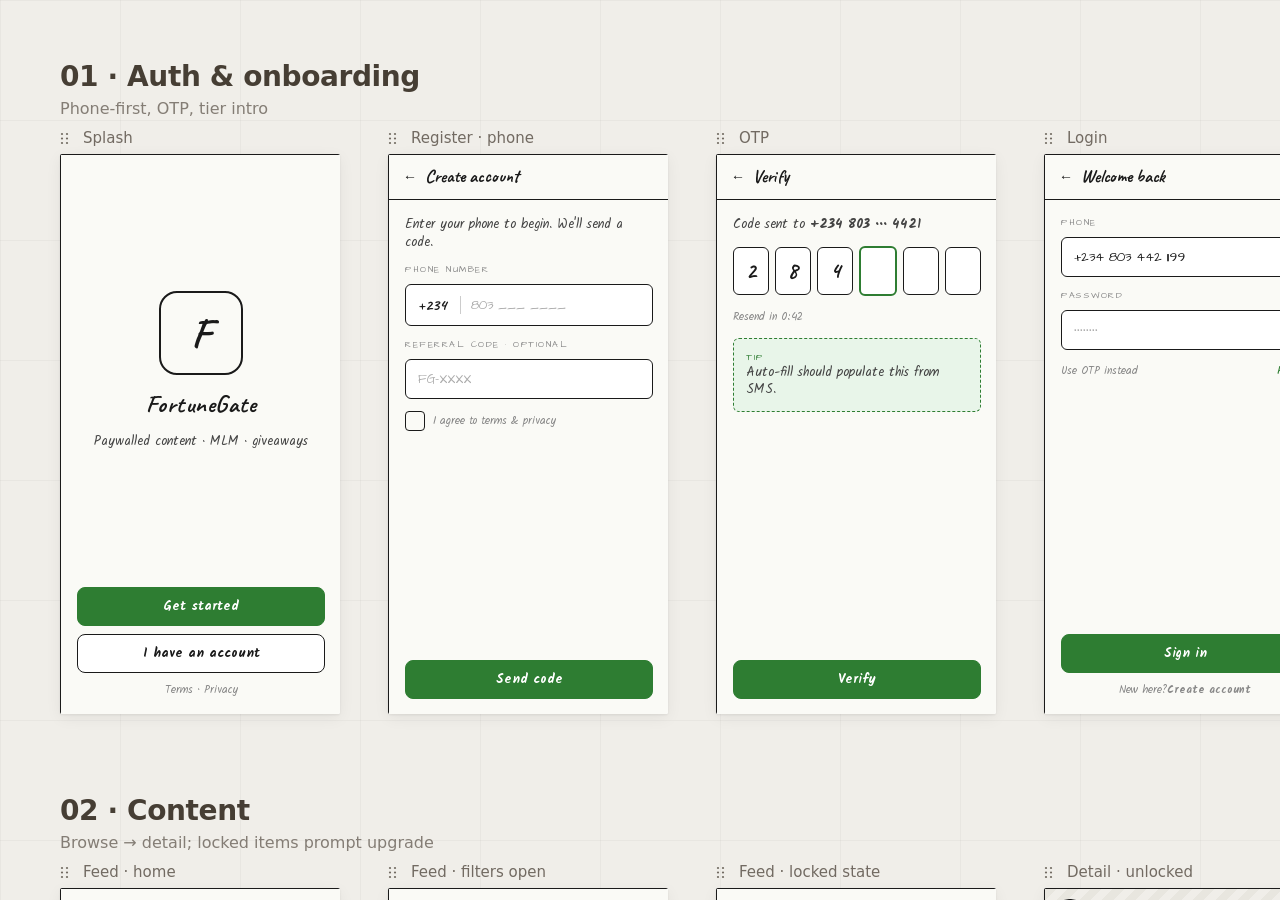
==== 01-wireframes.html @ 1945f4ec "Prototypes" ====
<!DOCTYPE html>
<html>
<head>
  <meta charset="utf-8">
  <title>FortuneGate · Wireframes</title>
  <style>
    * { margin: 0; padding: 0; box-sizing: border-box; }
    body { background: #faf9f5; display: flex; align-items: center; justify-content: center; min-height: 100vh; font-family: -apple-system, BlinkMacSystemFont, sans-serif; }
    #__bundler_loading { position: fixed; bottom: 20px; right: 20px; font: 13px/1.4 -apple-system, BlinkMacSystemFont, sans-serif; color: #666; background: #fff; padding: 8px 14px; border-radius: 8px; box-shadow: 0 1px 4px rgba(0,0,0,0.12); z-index: 10000; }
    #__bundler_thumbnail { position: fixed; inset: 0; width: 100%; height: 100%; display: flex; align-items: center; justify-content: center; background: #faf9f5; z-index: 9999; }
    #__bundler_thumbnail svg { width: 100%; height: 100%; object-fit: contain; }
    #__bundler_placeholder { color: #999; font-size: 14px; }
  </style>
  <noscript>
    <style>#__bundler_loading { display: none; }</style>
    <div style="position:fixed;bottom:12px;left:12px;font:13px/1.4 -apple-system,BlinkMacSystemFont,sans-serif;color:#999;background:rgba(255,255,255,0.9);padding:6px 12px;border-radius:6px;box-shadow:0 1px 4px rgba(0,0,0,0.08);z-index:10000;">
      This page requires JavaScript to display.
    </div>
  </noscript>
</head>
<body>
  <div id="__bundler_thumbnail">
<svg xmlns="http://www.w3.org/2000/svg" viewBox="0 0 200 200">
  <defs><linearGradient id="bgg" x1="0" y1="0" x2="1" y2="1"><stop offset="0" stop-color="#0A0E0B"></stop><stop offset="1" stop-color="#1A2421"></stop></linearGradient><linearGradient id="fg" x1="0" y1="0" x2="1" y2="1"><stop offset="0" stop-color="#D4A017"></stop><stop offset="1" stop-color="#2E7D32"></stop></linearGradient></defs>
  <rect width="200" height="200" fill="url(#bgg)"></rect>
  <rect x="60" y="60" width="80" height="80" rx="20" fill="url(#fg)"></rect>
  <text x="100" y="124" text-anchor="middle" font-family="Syne, sans-serif" font-weight="800" font-size="56" fill="#0A0E0B">F</text>
</svg>
</div>
  <div id="__bundler_loading">Unpacking...</div>

  <script>
    
document.addEventListener('DOMContentLoaded', async function() {
  const loading = document.getElementById('__bundler_loading');
  function setStatus(msg) { if (loading) loading.textContent = msg; }

  // Error sink persists across replaceWith since it's on window, not the DOM.
  window.addEventListener('error', function(e) {
    var p = document.body || document.documentElement;
    var d = document.getElementById('__bundler_err') || p.appendChild(document.createElement('div'));
    d.id = '__bundler_err';
    d.style.cssText = 'position:fixed;bottom:12px;left:12px;right:12px;font:12px/1.4 ui-monospace,monospace;background:#2a1215;color:#ff8a80;padding:10px 14px;border-radius:8px;border:1px solid #5c2b2e;z-index:99999;white-space:pre-wrap;max-height:40vh;overflow:auto';
    d.textContent = (d.textContent ? d.textContent + String.fromCharCode(10) : '') +
      '[bundle] ' + (e.message || e.type) +
      (e.filename ? ' (' + e.filename.slice(0, 60) + ':' + e.lineno + ')' : '');
  }, true);

  try {
    const manifestEl = document.querySelector('script[type="__bundler/manifest"]');
    const templateEl = document.querySelector('script[type="__bundler/template"]');
    if (!manifestEl || !templateEl) {
      setStatus('Error: missing bundle data');
      console.error('[bundler] Missing script tags — manifestEl:', !!manifestEl, 'templateEl:', !!templateEl);
      return;
    }

    const manifest = JSON.parse(manifestEl.textContent);
    let template = JSON.parse(templateEl.textContent);

    const uuids = Object.keys(manifest);
    setStatus('Unpacking ' + uuids.length + ' assets...');

    const blobUrls = {};
    await Promise.all(uuids.map(async (uuid) => {
      const entry = manifest[uuid];
      try {
        const binaryStr = atob(entry.data);
        const bytes = new Uint8Array(binaryStr.length);
        for (let i = 0; i < binaryStr.length; i++) bytes[i] = binaryStr.charCodeAt(i);

        let finalBytes = bytes;
        if (entry.compressed) {
          if (typeof DecompressionStream !== 'undefined') {
            const ds = new DecompressionStream('gzip');
            const writer = ds.writable.getWriter();
            const reader = ds.readable.getReader();
            writer.write(bytes);
            writer.close();
            const chunks = [];
            let totalLen = 0;
            while (true) {
              const { done, value } = await reader.read();
              if (done) break;
              chunks.push(value);
              totalLen += value.length;
            }
            finalBytes = new Uint8Array(totalLen);
            let offset = 0;
            for (const chunk of chunks) { finalBytes.set(chunk, offset); offset += chunk.length; }
          } else {
            console.warn('DecompressionStream not available, asset ' + uuid + ' may not render');
          }
        }

        blobUrls[uuid] = URL.createObjectURL(new Blob([finalBytes], { type: entry.mime }));
      } catch (err) {
        console.error('Failed to decode asset ' + uuid + ':', err);
        blobUrls[uuid] = URL.createObjectURL(new Blob([], { type: entry.mime }));
      }
    }));

    const extResEl = document.querySelector('script[type="__bundler/ext_resources"]');
    const extResources = extResEl ? JSON.parse(extResEl.textContent) : [];
    const resourceMap = {};
    for (const entry of extResources) {
      if (blobUrls[entry.uuid]) resourceMap[entry.id] = blobUrls[entry.uuid];
    }

    setStatus('Rendering...');
    for (const uuid of uuids) template = template.split(uuid).join(blobUrls[uuid]);

    // Strip integrity + crossorigin — blob URLs from a file:// document inherit
    // a null origin, so crossorigin forces a CORS fetch that SRI then rejects.
    // The manifest bytes are ours; SRI protects against CDN compromise, not this.
    template = template.replace(/\s+integrity="[^"]*"/gi, '').replace(/\s+crossorigin="[^"]*"/gi, '');

    const resourceScript = '<script>window.__resources = ' +
      JSON.stringify(resourceMap).split('</' + 'script>').join('<\\/' + 'script>') +
      ';</' + 'script>';
    // Inject after <head> so the DOCTYPE stays first; prepending the script
    // would push the parser into quirks mode. DOMParser always emits a <head>
    // (synthesizing one if the source HTML omitted it) but may carry
    // attributes through, so match the full opening tag. slice() rather than
    // replace() keeps us clear of $-pattern substitution in resourceScript.
    const headOpen = template.match(/<head[^>]*>/i);
    if (headOpen) {
      const i = headOpen.index + headOpen[0].length;
      template = template.slice(0, i) + resourceScript + template.slice(i);
    }

    // Parse the template and swap the root element. Scripts inserted via
    // DOMParser/replaceWith are inert per spec — re-create each with
    // createElement so they execute, awaiting onload for src scripts to
    // preserve ordering (React before ReactDOM before Babel before text/babel).
    const doc = new DOMParser().parseFromString(template, 'text/html');
    document.documentElement.replaceWith(doc.documentElement);
    const dead = Array.from(document.scripts);
    for (const old of dead) {
      const s = document.createElement('script');
      for (const a of old.attributes) s.setAttribute(a.name, a.value);
      s.textContent = old.textContent;
      // text/babel scripts with a src: fetch and inline. transformScriptTags
      // does XHR against the src, but blob:null/ from a file:// origin is
      // silently dropped. Inlining makes it a plain inline babel script,
      // which transformScriptTags handles unconditionally.
      if ((s.type === 'text/babel' || s.type === 'text/jsx') && s.src) {
        const r = await fetch(s.src);
        s.textContent = await r.text();
        s.removeAttribute('src');
      }
      const p = s.src ? new Promise(function(r) { s.onload = s.onerror = r; }) : null;
      old.replaceWith(s);
      if (p) await p;
    }
    // Babel standalone auto-transforms type=text/babel on DOMContentLoaded,
    // which fired before we swapped the document. Trigger manually if present.
    if (window.Babel && typeof window.Babel.transformScriptTags === 'function') {
      window.Babel.transformScriptTags();
    }
  } catch (err) {
    setStatus('Error unpacking: ' + err.message);
    console.error('Bundle unpack error:', err);
  }
});

  </script>

  <script type="__bundler/manifest">
{"d9322fa3-3f8e-4ce9-b70d-f38e52d7bd0b":{"mime":"text/jsx","compressed":true,"data":"H4sIAAAAAAAAE919TZfbRpLgXb8iXG0PAAkEyZKqXCZFuaWS7NaOZOm55I/eco2dBJIkXCCAyQSrSNOc16e+7GV2dt7r+x72use5T/8T/5J9EfmBBEhWldy9b1739o5VBDIDmZGRkfGd97pdeM5lOs1PWX7FZPSjXMIvf/h3+CydzlknlTNI6DXE9B6uBStLLu51u/ANE3OYCraCqUgTGE/hAZzxuEqLXMIDeCqqccFEgn+/LWT1soK8qLiMsG/9kgkOghci4YKNMw7+VKRlJxFsGoSQ8IxX+DiEjI15JrtVWmWceiGYNM/SnHd4kupWLE+A5StgGj4OG8YcipLnPIE0BwaTRZbJWHCew6SIFxIBFVdcZGwF/i9//NfuL3/8t+4LGQcRnFWs4lByIVNZSagKYBAphHQUQiKJTaIfZZGDTBMeM8LNVcqgmnGYFbKCsUiTKY/giwKYlLySIeQFJLwkXGDzrySb8gH+BfDYXY8n6hk+PdW4hTQZHRQ5TS/NpwdAKBkdvHEeycVYP/0sFbLqiEUOV0ykLK/kgYVJUM1KEFh2oPA8OngK//kf8HwhLw/gOk2q2Wh9eNzbwIyn01k1Wj866W2e/PKH//O4W0O4Ae7Ywn2GcF+neTpn2a8AjQ81HvSzx90mvu7FRS4reH4KI1jfAxhPB+D9ZtLjnH/ihfeAiHUAnpiOmd8L6X9R7zigdzRI8/K4Fx71wkf4/mP1mnBqXj/qhQ974SG+PjlS7w3ad0DQHygLWaXVMzUmPnnETpzH7/iywhdH7BE7ZPRiUuT4qMPKMuMduZIVn4fwLEvzy9csPqPfnxV5FcLBGZ8WHL56eRCCatdZpCFIlsuO5CKdeOG9zfAeIu1NzjtVOudwenYGaf6jpis/zpA81ZZM4k4p+CRd8gRkgbS8gqTIvQriIsvShMN1Ws0QmiFznmhW4UkornOQ1SrjMojupRPwq1XJiwkkRbyY87yCD0Yj8BZ5widpzhMP/[base64]/OgwjD4Oo4dhP9gDCUeIzHia5lMXKuHhp06aJ3w56PeGZZHmFRcdfsXzStLrO0AE/BEzkawb0+wflkt41CuX4OzS6PAoCBUKDmsEDO30BjJmGff7Ue/QTgaPCFlkjIas/uJIPRVLc+kcEooMPAl6Rlwi0TMDwzxNIJ6lWQK+rNL4cgU5uxozAbyKowBPGq+CkqV5RccJzW3GWcIFFMKAwt2CL+Y8X0BZlNSymrEKElGUEtK8ot0GVVFCMaE/EUFRTTCEr61pDZ3FqZEJUf9Ihi4JHMkG9SEwuL+WsSiybMxEh1hyc/[base64]/FcU87AeB3aSHQ7OeAGbNEJdDlqE4k1Z8Lgcxx108tJPpIOMeaDFLpj81iYJQJ4rr9W3wpqwc4NDVGT84xL+x7aAPfWCLqhjO01yTXq/xCaSYNTXFjU9NNVueCjYe3vZhw4SRZeJHm2wan7jbxrJeiPqHMixKFqfVin5sDWoww63rsmuXV/VOgu0eLK7SK3us4PjHaT7dxigeOOu96DHz1xx3x5TMpB+WSzgul++x7vuRMcTZTrLieqC2hLPTn+GeUJuhmOjtJIpiPsDdw509ZnaREtOR39FLYgqV3aOE106RZyvwJZujdnDFWQZikXFgkrjnuMplQCzabGnNaFMJccZZboAt8irNLBPF1/NiIblhp7+td60/Z0uNYuj3e+UyWNd4ay7NLo6nGxG5arpxKBmgeQYq4tnu0bc9dlPFLUR3FOzuBg2xprWSQ2zRsQ8NAxzW+ED+cwfAWoCxkK5SmY4z3oIfZ2nZAIZr2drhmsMRy6MHDbpFZoIilUWzS7Y79+xe5OO3Q/PHYMakb87mYMea0GTpgKI+l3zMxmuFosNDh7sdbjGaI/tECU6tLWxFRWerOmtM0yuZ4Hk1jIusEIOmdhF9HNzKCH9cyCqdrDpa1DGP6++RppHmMy7S6iamSAPYZokKLwq1NXZuodfjQM/nN4fs8Kg/cZjKWVZUpFaglMhyUuCBhKZJVrBKAhsXV8hYKi4A6SzNpxL861mKbKiacXGdSitBaKksJ6kKzRvEWMzJiCQWalDP37wGWqhAqz0opC1KSGXuVQYc0nDJExivqEWOO8ER0trk1iCrWmZu4A9f7pAAqqJUxz/JQIOe2Rr4nM6zLW3BJbuTBvNviNgn5RIOT1oSdv/ESNj91pveUWCplGQQex71j3vlcnjDrLQAZLnmOCviy2HNWSzcj8slIOM1O6U33LMH3Cm1dxmScWfC5mm2stRMz1B4GfQfmibXaq8e9XpDkm303u1HrphkiPOTw+P+uL1pia3RThsgo7rp7NzWF/dh6f0YPHWciXWNMIUPoppyCbLI0gRacolRRVFmbOuiBJAUNJZPuVhrBLR0zR0t94z7sNcP+71eeHwcRn1XKzudiWLOwdfmvK4270HXiMsBxMWCNEpS6ySwKepsFW24q5Rfl4Ww+xFlXdyuaUVStgSmTASMNr1RCJACImgIyCgQSF7BeGVAPT/9WgNHdsGvuFhBrT4tygQ1SBRfNHEpo2CWoe0j5nmCFjbkMAYeGiONcTHNpRGIrguBeiSPphEweHfN2aV8y3KlFbHcajSkVsKi5mSpwgDxr2u2ivRz8/odGmOUKLRAU05LOwa/WFSdYtLBozhElGVsVSwqSOcliytICu7yuTmrKuSEaOoBnCsNWxGy1q8Qe1VB3E8xBECrrMYucVBmwbEJclh3XZG5I9y21saXLK6yFQ4gnuE0tADnNXCLsD0J16g9Z7ySu/QweAAN+QPGfMauuEtOlqurD2ixBXgy5cAqTQM0n4xf8WwXyqU2oSHqFeLRtKYoLJcVPkVd3tIR0ao0yB8XSwNsKoprqfCtJuPsgRDKhZwhyqw8i5JvgsY2PNPsqdeYlN4HGr/EBpUdE66LRZaARYy1PPhyJtL8Ms2ngV5wA0wt/JSVtAMUWZcNDVwTn0TEIVBEwbamq5g/aa4+HgHwAJWzALp7VNiaI7etPbvb21adQqTI65SuTKaGBhfT64bDWmPvwS54qsdF9GOR5r73Xa7MitbyiJ0jdIrkySlah3wZDO9tajv0abWEEXzJWWyslGR1XFZ+vsiyQJlkf/n3P/wt/v97LfeRkq3QIzJZZMZXBEwdhSRMsbxL28KwcPIGvbnOJQjU1eZcdQe/RLLX24pOtRAEz9mcJ4p8ZVcdGaG20SAcQ4UyVJ4dntSMNII3CKXb6NzV9h3t4SFejoD2+njwpXbzKLFP75nfvXv9KsJFTiRMCzIKlRlLc5jwKp75VpiU7IonaqgCD04yhqc102H56nrGBbdA4YH9HprlJRdXiIFiynG3IyS/mKPtDP1UgiNaQ0hSweMK0EsQEn/ICpbwBH5KyyCCb0RacRpmNRPFYkqs5h5p3pL4aZonxXVkwSr3FS0tqnrIgAT/50UqNGO2DfUK0pJ+hvjHmfFyxudcsCz6W6Zzs5m/P3v39N2L7z97+eoF+hT20ok3vHdvssgV+bo7xF8rG7LgeQjzND9TnH3Olvov8lHAxnV0nBPcEM9ackheWH6ykJye+GtzBMkBrDea/AeAHAY2xK+6XfhdkSW4iRIucBFr24ihMIEHleQVyWQuxaodqPeOAoZbmwkUVyboYtQqlp8XIIuFiHmHusAkY3IWRJCkCe4OmDKkvWtFgjSCe9YuvuvzfF5WKDmlVcoyzRuUpT3OivEYuQtIPGmws56nvEzLL/iyIkIHuShLwcmxRdSac+DxrOjQGJTpXZ+E9vycFJky8+KmWCWCDO1RvR74rRWtB85ptWM9JiyTnPCuupjpOw2/5JOtZs2R72l8D+rnLyYTHle+H8DoCVEMoCQExWQCI6AOQ3qo2JAXdT140CTj4J5y2UZo7/Z9QZB8ERWX8CkIImY/AEVKQasx0Ybzafx/6O3Dz//8M3ygaMf+FRkaDUDwaiHyoe3VmHgUL4RQbrlKLLjTSm8A35dqmGuIokiGDvE3PwSbIDDdN3bwMUqVBmf140masyxbmRdmzdqjoRl+UEwmgSUAH18EQ73TzGJiD8mrd+mcFwu7Rjd1D6F/1NMwFIbA9FIrqgaAFk5hwFbYEbtsQji/uJ086POtqTXXA1vsXI8A1nsXStGagQObW/Ggsd46bD6NaFt+lmbcb5BpCP/t7M0XkayQdaWTVYPjKb7rLnp7jdXMNiEc7kZwG6Uan03AGrto8l6kxEqnKQ4IudUqj2eiyIuFzFYwEcXcsnnkZHQavtFqIGp0yEEs40MlodbqFIOO4A1awPVJXgd/PAEntMJ+AsNhCNo1yy55Qmc1SV9aW6AvEH8DrlzkEooS/7NAZqGOi64Ow6kZnZ7gCkMpNkMwWkBWVC8T6CBZatS8TMJaBdjU7Ey9fc0rZkBgf9NHgaBDJbSxE6GGL88vtiGRCIfe+ouhJfNTjYRoUogXLJ759fnqSx63SV/yGDmS5HGEvi2KRLDobW4E/WkKH8D2JXpoMZrg00+d3zTqofOBNGmCccceoQrnYxP3E1r85PShBsmdyzS5wPGuN24HNpYWC3vxUA/RwQgbN7YfjZiN8Qts7CLkqTVANFm1/j7hhI0bKLE/SbYeOl9giBI2lmr25yxFchlfmF2p/8XDVonjaJWJi5IEXTqwlUiBnqBU4i4g+rbe3ymyIMGnPOcCxQsDzTck2Xn5nAwV8QxlbhmEUIq0ENrpLHVgC8bYrPCLOb82IQGRSwgi/ke+onnLaM5K3z+/vCBsXgZGOVz2J15jafWMRvUaRwbOaGRAfkrqjn6te/z8M7JzGNhVtoN4mbiLj4MxK+6gtr3ICmqU5nG2SLikJWmvrdnu5z98uJZpsul+uGZpsvkB5Rtnqw9wS9T7fQBsDBsDQ41PLTSzZN48GC95iWeCM2clK6opR5M0q7jw/UuahAZoB35pTnSHuahdMrIT1kFYNXxl8NjetqEZtQ3cqhtYhmTaKLY0gPMoinAKIQkfanjNMX+ArxtDvlBQ1EGtjhG9k8rUlfNe83mhTy1fzUbJ/u6MB+CnSupq8QrLKlTzEo/AM6dPCKXqtiVGGREIhSkz3VqfoOf2MyHgh7Ye40PCiIn1KonCPaMFefAplL7cMVok8jKADehxb4LAzLf6TOkxvkL+ntFrIVDrPPp40lA2gTnG69P7hYyBL9EAR12Gyki7qMg6q837ZFWLi/kcm7Ec0rxTimKKioS2Q0S3CFpqfYtc8QyfO+Ifjy41A/BeyJiV3AuQECIzYW0ZggbPL/K3iQOoyY+5Gwun4gx0LFyDD3MMtGM8SqWOfHuhfbcUgMd4ZGKjfB5VTEx5FQTYfpwthG/2svqn/lqSvMCgr1e41XIufO+SrxB9XqhmH9zawcE5dXqbhKBk4h2isJ6PBSf4vLjidxrCbb1uGYcVs1mZamoyQ6P3j8nYF70VxVWK/OyKZQs+WrMy3TzR33/s+BeM9j9am7821g4wWpu/NsoiMFrTP5sna1I+cb3Mqb7BoFgD1XxorXgDETg2trzdeX6BL3yrXT1+ftqQU3leidVovbPnxmW/o7XzY9OQd+wr+rWBrhlfoDQEHLqLM3ytzKd/w8aiphsJZZXaID1maJW0ZlCfCC5nWaAjwV/m5aKCuRbdfRWGT0sf6PjwX/7wvxFefFmyBMo0j2cAv/zx35S3AcCPK5Ehz7mecZ4N4YxNmEhhymW1EPw+qADNYAcsFdJHsEqW4+r41XXRmaTo4HM6UASNAk9L6X48L9Bhkwwx0ggthYtUzniiFKLWh1yIaZJknKJCoYuy2ZyJFf3sFHlnPDVj0jh6V/tRyB6UpVdcqth+wSfKO6dsTBWqX5Vg6Ns1ptrnb16T2ZTWBJ3+DxN4ANdplnWUfEjGWjU9DPM04qFjLyW2T56obhcuOS8ljo6cHse9SYn+LEh4LrnOmtBJD//llPkr6bk2ZFqq3mnGhBH0on5tzIQRnBiDJqp/TavmVfkln7RtXNolYtqQ++n2ZtVWgzUsB9ALYUX/JV/RAPq1KfStNvgbNwSwWBR0tKOp3FofF5ILyFieSIrHAWubX8E1Nzq3cmui05YUEbSRAwaYoiuPo1F1IricRcpRyPJkXCxB+aWQTFlGDF2BQqdHKQqMyB+i/DZDQUNT2HyRVWmZGZqCSZopqkcFSXcCVjJRRQ5ilPSBwe9mqgM0AWZFrIya5iOODZJd8XdtfPZcmTVjsnpLEf9mmRttnYVRKpXz/pRh0HB8uUNSWsMyhJVeLNigtWtiDEyuHMQzGFnCaDYgbZZnTb2GZxGRYFS7X0fwg7P7/Q/Xy025DOHD9Yr+7QVqEP6Ha/p3E/xgNdQXy7JADo4hxMj00FGoEmsg1jENxi+lIxlC170fRM0xSV69FUXJRbXyvYbj0QvhjIxdfh+6ajxBrSj/I+dlnWBUFQWGYnsSPiLLEnn0czJKOb5kRTYEKYK3dYykYnIZR7e4Qv4iV5xQGZLQ5Kcg4BbpTATSJGasEBKqWSF5ZNHfog1rIUSrgpqEleD2NdUNjcimLYQq9ifC777mEvOl/DVQdDJ433+fxN9rpGnyCcG7bzRxbYx0TXxE5NauqRVK99lNNku0iK1pC2VnVSHYlNbxZcXnPm24LVtlTcgBSvVAxklYb6xRstezJkeC0LbjvqJAgb1KxiRbyBnqBk3V4LYJ/9VnosAS0IZ6gvYKAlQyIbnf+N7U/V6AGqGH3N0LXMWFRNgvFvMxF1EqP0N3EPdltAx2P1/tea53keOtqOdDNo7lAGS0pGNDRit7cLxm1Syap7lfu+nUI7b0ax9eDd9aQ0BxQL92QihENfGG7lJawSKHkk05hU2jFLPI5xgAogKd1dFE+1mbiw97vbmEhI+LRR7biA+1X0woTx1mjdvNCp5qw+qttUMh06PwQkVbu30SuvtuVWoLgvrXf093hZEVYKQEhh0M/6qsGb7TB6f5lOxM8TKEeBXChMVVIXaoz4KgIyk+w0iFNJ+eZinPqy9xNHbttK0WozniJXRARCp1pcQTLl7Rk6oom82rHeeYeUcBBKM7UlelqAvum2m0xnUJIwWwa5qa91pGdeLOSM8FTL8TirFTZCNQtp/hDBHOs8R5+vTfCnfbfbi0rCPCaZcrarCiBqtWA6mlAxyWedrYDxu9YN0uvEaloqOk7itpdQWdZwQzvhCoUcQRPIVytpJpzDItpEueJ9bmS8Gc8yLhaNytmEQVSvBJsQxQJsvQpoGRTnzKBZTpkmemHZ2TeQHf1pFT87LIkTP4Klqxq1SpEE8d/DzGp2mZTKITpd/rdfuHvSBCBYVGb09Yq0YZJYvGDHLOsqw7EYzEa5Y1RhRCMakoIq6aGUB5kXd+4qJQTb6NwCh7No5RpRxp0ZPO54aq6NqzU0lI/4aQaAxLepl4RF94jYjEo7sHP/+sX/n63bdkwOo1OO1LhVnT5PfEh4mY2Vg6T5+M4JEWKWvzVnMgdovyCONaeF495xO2yJwNibs/lZ+TZkvRasb7iPHjtFaDWu8tMMaIQpBIZUbBJkllrNP/zCFAFCUd+D6PDI5//hl4NOcVo4MKDWYuBv3mwYKr3sB8iPSHoLrxHBVOOS+Kambom3RqzBAn9dmFokaE/tWsjtdR2gnt146seAljwXBWlJ4W2e6KBeIUiJ19G4L58/eax/Bl6XfMusB96EW9vuMyB55JrvF801S12t8wDSCG1QgpfgJonBgOFmdpfPm+Y6S/MIzGoSIcbv9ka7i7F2F7D+IASy0GN2WBaAmdkdkD3w53tVg5LX5/23FfszltjVHbP2dop22bZnbsWsWcmKYZA4trNo9xXxMuhPb1Sg46qZQTvT1QyzHRmhdMyVrCYL6ILagx+t4FTMjmgToukmKnUJYM5TfWPEVGZg4skwXG/tT+toblycwmWZiBKfd2vf2crQtzdlnDMaxAiy6F5HUCpslFz3lKwyLDU14IXElF+Bj/MpXPmMSjpz+0z9zPNWJjDP9RrzGAR1SuxX4HA2oBU2EZ9qMOmegV2uz80ikpWe/D8W7cLL4ewH1DGRhQ2x5L04jfGtCLPHm/ieuoD4fAn6PRrmT5QBv1tBZsAxuJDWoLn3lXmOoilhzr/Amf5atKBz2zSqXhuAHyCI7cM3jwk+2lEEFNCGRSHFHwUsuXokz9z9HNs8epUuTPsO8HxhUSxVkhuaz8VoJP2MiCayouH/g80rPE07KPh0jzER2g+Klgyx+7nw6uSrIcqDmcshIXz+eR9l+8TGp/h5r/GrDmhdMghGw5AIeOslX98/e1AoMfIkOFFhFH4Jm8VW8nJekxvcbkrC28qtgjHBKdpXY0JGLg86gdO9Hiyg9G9Ziho7pkyx1NV27T39umKxcvUYYiroU3NG2ch7/fJ7bumPJX5V9nwldlJHjGmeR3X9+avncumbclbv+ukFUnEekVzxUL9bUNCT6iLLsggv9eFHNpYretnRTzBjEOuXCTDEz08jxNlGqhsnBU9RBk9ZTHYY4BHWackiFJJYrgwRM1kIoDfC2n+/[base64]/EhzPExfWizx5X0BbkSq1OHuHbmivdbuhtHaHbovS7fRVeYcuMctjvZjtbjujem4yKe9nZlpo2tGnRUu3tr+ReO7aex+13LX/Nnnc2vN2eri17w1EcWvfPZRxa78byMMJtiqxZMx2rtSF65PGqn5nVygv/rAQmX+AouGAZI+uvJo+WM6z8KOHp/JqqmsOev3DnmdqDqofy3mWy5E3q6py0O1eX19H1w+jQky7h71eD6F4Hz188dHDU2LXych73T/sQe93vSvqPUmzbORhdQ8PQ06KSz7yPlzzPC4S/tWXL0+NNdl/fhrhYIONadcxI/K66gP4rY8evjhQbudmiFmSXmnUCj4ZrcknsjGiMdbv+4LN+eigkZd2oN/rQLJaXNRFD8Dr93pXM5TnVP0b+n3thbahk9cPz0+j8bR+ZQu7gKdijL3mO2Vse4ZZ12khBqBQVLepikU8e6qDVNsvbUEM8ATPSPZ03qJM+Zkq9YCjwp/OkIvlWfoT1pUAT5dFGBdLpzcGjSJCzJONQqON1KsxrXFtYg429vEWQhsjNkU8vBDLjlAgClW0gV7odLBRCW9UqjJ4Peh5bgsMTVIMZACebd5qotYNa/aYYna0Zb6pF/SjRo95mv/OWf3mS1ORAzws7gE9OOmVLuo2BgVP7CNEl8XHHiykueTVADrHvV4vdGjqJW7TgdnC7pszLNoBuD2xNsghjcJE6L5QlQYNzcBPL6kCCXT6sHECDQHWNlDSLG03Sa/Ue/vn30fQockSMrm6FNqrgt8fwKwjtEBti++muZN7QpvkbxkFTpyaRoSPhq9wO8Wojl3DYgYjeHTSjE2LnZx9jFrSCfsUq+qma1IajMp+sWlAOvIpyywEm5lTFU+FYCuboeRGStk1GWFfm1Cg8pdiivet9X8nP2foZGvJamfvD/wb+rvT4TG5y6slNsfJYa9qaWL2KW8pqLOR0G2LWhxZdxpZzp40qS3oRV1UFGtmq3r4aQVqhOTXkjr47eVzzMwpMKf4OSXm1IWXmQFHql6j4kCO9TlA8LiY5ulPGGnpLIFKlbG4VVk7jJDCmrlLbuqSTUF5VhRYTM5Fkc0BIuBbaT+tpB/MJtmZ7oMvdif62O+YXDf9pVaGSTufh9JibPdC992VV+LGVZhMHBzOzTk4KnttOwtHSyftnBjV/NasGCPj2e+H9bcUan/2goacN169xD33ZozhjhHGFb/IKQXT37nK5zcscwjsIrBJIaoq0jNVKKRVe0gbDOoqNcg1xry6prJCJu2UjJ73GlVXWnVZnKIoqtKKU08nIKBYXJmVZEebpRmvc+N1+RYL2Klcory+qNHrmJ/Q1h5VrF9QWQqmx4atcyq+q93IpsoGVVSLzOGvMaFhS2Wv4Tn5nydUz1aPDIt52i1mCt76bCw7RgrAMhxUrY2zeEaFawIos4WEfznBcEtZ1MDUgCXVVSJjqanTQ1WCrnOqeNMoyhPtEpHBOmjU3EaUz9YSgxtLPgCP6tGgpLOzlCr0g4CEj22JFDYbV2p0xCArR/UAJSm3pW7ryuyNejQHW2DMQB8eN8BQ4obN46nYdHSQpFcHJvuEEl1N+hv9sXG6AhS5ki1Ha/9KnTVb7N9NJPMp929tUuyuYBM04dlRoziu5LfDk5B+faMFzmMU/1RpMZTb9ZlM+d/iDKsuIso6vehR2Fqi49BWMAVPF6WlcnJeS+TD/Bd92OMkmqtSD6x/7I7D9thsntjuGyUh1nN0hMf2j8ZX6oFiSUaPJI1wmyJCoBJyL6lWo2rbMdaHXVJ9Y+nXyn5H/E7xWL9JFuaU/0yoOPLVaH25qTM51bawm3e0Ru56fnmxUQfISMFvrq+q47+mI0MXbVNZfOeXF0hiGoTLaNsE9yXlz7UJbjel+UuT5Kc+pvMOl5GJsj6/vCAyxIS/7Q/pefgYgnb7x9Zq3gMVSNembCOWjNb+e4y7AQK0aKCSSP3lbuFguUM0CEK4vAhbwFSX5tMdaKCsrh2jtumGdb7v5eaHoLGTamgNWl+jsLnZo0I5FQqU809ccjHUhQ1U2cw2aWLBJCu1R64kb9r5WH1CM3pyd4L6WKPOOF+S78C/TNFS4ZX51IOfwZtV88wLIniGNb/RfCNBzpiusoRRKVTWiWeTjqkel2B5mZwPtPyKlyDQ3QEwZpd0j0gIv9WlJmN04j1O59Mn0HXuJFFpL7Uq2yFjFCxEJnWTBKsZ40EFX335Ukbw9ovPqWiDNPWYaAioo6F5P53mSuj55Y//ph02rIKHf/5TuwJ6zqqFwOBI5B5//pOy8VDGk46/KTnFSlg3D9Wrm1AIzRQ9LORtlsFQ1Z9SI1LuAqqNNVeXd6C4kyeMhmizKhWGEbNYDhRLoqEToJjUbh11ZDNKTbCrnMQvaOH8vEh4CNchzEJAHhECrqTSzFSsOrtmJOjoD5JbMSJvSSscXYffFs9Zxb768hVKuQuR0RZQxXDwV6PojYjGWTH2A/NUVUrAYgBvRTFPJfd9xMtW8L2gENdrwKIlX5L4g4EyExEVVHfLxuULLv2JiASXi6wyLTh6jxpNcFz0Emf1VOrx+2OVIdAqbUKNtQR7WmQZurAcwsSa2TICKaNYyi/xB8UQXku8qGch0mr1gr5f5FpupQwPnZwkZxyLKqoilQrR06KYZpyVqYziYh6oMK5caWUxxh4RamtxDqsgUp1oVccEdT8Tz6UiBSSFwsHT06dvBvdVzXws5LDs8CWGwFU1KDrnZQS/TecqYStP4LdznqSs+1ss8VSISt1cokugSKzjgHYNBaKNFGyKoUTzVOpy4Ho1i7xSiMISCyEgDatYJ/wlOal1uNpnvHIznWQsWMlPJfbzZ4JPWnVHsGeElYDpXR2qSs9ZkqjnSqfS31RFFBSx0tsWtZJJwlJrLGXDk4Ib2ldjm+MOjCUqRgirW+PiO3l/ff5Pm4v7m+40MMeNRYEawBq7DmCOdjnJB4BDsc6pG77zNMv8rl6t7+QD/9PBQmTf+cGn597Bxaf++T95B8F3cnjxIOhObWEpqBHpI5aR8ufn/YsQFAYcLG22ivyoHeJkD7IMo+J9WnA1fAdFzsAFDpxaBY3QHVFbTE7PzhAn0Wdvvnj3/WdPT198/+VXr17sQ5bA/YbX+aivOuiyIR07YL98/fbNl+8IMKVsK/v0GW7D7diUdKyCDd1WhB5cRnznhK0S50Rs+I3WhieECpib0OMsg323HZYiLIjAgK9hqm5qqcy6ODiXFDNvGXk9LLsGWuFX05TSTs7mLuIDJ+VIDcHhdWYMzrRoKypQgTNH80jNEv+P1G8sUaK2YsbzaTUL9PFjnspZOmlwAaQGzQNUS31yRCzL/JpUUGBXRyDRZrt42wJtMvgCZxLCfGgNfDCCLu0inzZRoHbRxYPgu/[base64]/HEuMijOpq1+jqcGnFrQ2Q/uBRFaoZjytKpGOFxU3N3OFCix4DIXJ+kap9g1TrTTANrZPn37x9dMzL9AUqTnj/IaLwdL51MMw5jmqXhrjNXHpN/sGHJgCd5DOt7Mf7zUwaoBTJBF5AIYQD+lxHKF+eaYuLQgIR279YIdC/bhlZ01k1TrklJIwcumaxGjFlfBhaz7k5vZC2OHo7n/yySfdpdKWtIH/uUkf1NWx6WY3ukSgq6ru20KdSvXCCD+dj3r95z/N0DBfDWspzr2p6TpvBHqnGOm1CpyceFMWr6mDRfW86Cc6etVdVyPtCxy23qNO/6Ua7Ai8nudwgx8Lp5Ka6kVlw884itKFQCFG0UxdZItnWzoAwuAZbgmXcETsubuX+MU2s/1AMVsciZIhanLENHERGwlPlT/CZ1ufCSEJtPhD/z2nqZAxft+k7nvBxY1zGk/VpDQWm95aXQVzPG1GLyPh7zquzg88EvkOPDys6NfN59V46p5URpdDaQ4PiRD1Hvq7f+Hyh4XI7nyY7cK3oxImJgdiDwJuwI0+zaricuswS+zJVVcm3dhV2xYZcJDu4bWcZ/rI/fb1qzMuUpalP6G+GUnz412hywbQwrsaClMh+ajkhmDsYU5lRHyxqwAiu4GdMkPhTIlnI5QFdCNlriDdFSEPgUWmFjVOApn4A/AixAsmiAKLKDPMxLhupd8jZMGviksHsvpsEGLyZc/I//fUhNB0oI4JxdEa1I2PkBs8xmsnSRLHJ08e6/9yljx5jLl+WDNQSF6NDhbVpHNy8OQxmYWf4KjNFB537TNNXL4RBD8F7zERCXUwT6mPeTwAzwtsT+9xV318XCQrbU0+MJdHHhAUJAKCgE2ePO7SkL3GMYFrTfrTM7RonGOLC7Laq0BO1Bypm0f10bya42+0LeHtF5+r0NWzrz/XvJrsSV0dwz5Hb9BYGZGKRYU1iwSnQA8TfsC0SYEsYx1dgPzs689BMFlxga5aNGChXydFD14u05iu6KDIVUmhO2h2YhX0//wnXWklT5ThkqpzBB2qYl26AcWLUsXEMuwE47SaszIi69OzYolllaQONsbMSjyfGqY1KMwdCOXyP//jGv78J/pjRuM29TOKRoqtMmrK+oQjoxnGI2Pp7RontYWBEsgfOvuSota8x/ivCkE72B+CZq7MJW5yDfcRGrIUE8lGz2f6OVGEd2CmPzrAm31UxwfggWqKvZ88bqKh8Y0d4KmPofYdtP74g/PT50/fPT1vEf3FxZMtuq/JuTEGbHg1VWRtxLqp5n3EZX2HZbZtdHhVwI8ue5tPa2Oc4HKon7SNbz/SniGTmO/helCXCUsznniGX2NXJTt620GGQ8MuiFuExNu2QwDl1dQ5rLUcd3UDm1W0p0MMrnR2yUgTwBAf6X050ouvG5IqoGJXvMPEC6JEsGuFvnQ+DTEkrWeAVgUxC8WsyeuPTESdFmRJR06hJku/yNq/w1BPBn1/Z2lgfYt3aC50MK6gsPbVhMZfEdZhII3QHJXKhtMw4OjXKwXYYObwuBeCxcmjk54b8+NWpHLCQ5TLyiE4ohb8EPq1zDfceJvb6lKhzHx79SrMt7q91Tk2e1PS+Hn1Wv+4Q+n587jIJ6mYp/mUup7anzd0Vvzsl//xf2l0A6DUR3U30c5SmRG8uy46dH7rqrq2Khs2rdkj3RulUsMFaS/Yg4m5NPeiUjH3Ahm9Kr5JwrxETp+kEhveVneTZBmDLCpZ7s7ZzHBnpXJVZL1RqvMDvTo2owGr2bee7aya6SyS/ebtpTNbcdyTyf5CmO9VyrIBCCNuDIIawTVJofwwiATleLFY3TGdGtuazneXk9e1TkhnNyWt1H2gP/+Mewwr/li1MIgELzMWc797/k/fXX8no87Fg+40BO97I2laZ1Hrq3rzm23fcCBp4coYjNUC48CKjEdc8fvzRsz0hVFoFfcfeCHwwBEwu114hZlwVKRQF04f0C/MJKOyElIV1sLbsSgTc1jfUyjpBnW8ccnujFQoOaYz5lTCloIzBV58ShlydM2wif2VUX1PIeBNqdp7o8pbU/[base64]/t3T3H87b4U0HH67tcbs5uGjdNvtD0FjAWTEn9xZ9UwWPaPXfR303VLniGWXXSl5FSYyXcYZYHEvZOPYvy6b5Jfz6t/gp+qT61Iy+NIuWzZYY8vIyQdG40JGGSo1vVcqndt820rat4QEPHBM0qYDILI25od45dmFSIo8kj5vnXETvNYvR6IvZ2hXVHPcF3XVM03JdM1RpHWMNUe3E1O621cHFDIzqIdv5Ym8nRXQW3VK+8Fv/w7Wv8HxOiw0dQq6pGbgpl6Z6Ybscid7OJlP/[base64]/Gc7dsmzqwa+1p9Z2tr35laDQHYr9N+atPn7t2FKdWU3K6CavEaK6j9GSiJYAkn+wA1Yp2ga891awZS9cfm+rZPLV80rolRqdXqEBOUmo/XzskFRubkrOygUdIkq++tZLmfpW1xHhqzY2Lfw5k8r94Dbeq3Ed1EwkXzWVDrgHUXh3Txyjkuq6fGX6TUTKO573/nBuDtmezeqXr1592LpELon5hbhO4s0m9vj9v7uDtjs6PePAacUmqa4JMNuGf+aI2Bnbvyseo8OsBg0zPKwB9Arx3E3AxMVmHdTkxyHTarZPnNppl1OlprOXOHNHlzDDTBE8X1QSPEebvdVKTlQfujtaS7USHKowOsSKQy34m4GmABHtcpoQef1Hau/sOW2ewTwEeU5Hmg5chTRMHBk8dxKmIsy7wcHRweQLyif8TooB/1D7qN1x/f/Fr3Po6Obu6/v4GG0O/fDKD5ngxtLq7dQM+bFgntSrgCp6jEI+7JcGMRT48R83RlQBvvTsy6jlRXscJOQLoxD23qb9xAVA3wO+PQ+0fNOPSjZhy6tk1hcKRJjWynEm4hp/1zG1PjKpfbpEy7VpsRbtmnrWB/gMe6elTzO5d8zMYHBvevC8GdpfHNzSlWh/cLlZNTBC3ozS3RP3T2xGFrT/QPAZ/duimQXIlu91Dl8c2vP9nZv021uBYKMc2na2PpaF52sXe9sPkWW7kTL2uvTwv7xrjiK2Pq5slz4wx7+8Xnu8d+J2jKeeOAQw/EDfBmoknRNxGVutz9YKs1tIejjGW1pVHb3bYsYMamS2WAVSBZ0zxnrkLcgVfM5LUN0dugGAxlCCGbUXZHciyoj3htnrCPRnbwPHtDyZ73u/HFlyXLkxt44me7WOGv2m8ohh2YSgPN3aeffqNBRsfmyas05zErRwfkrD548liXMjh4/TH0Z4+uHr0+gn7/d/2vP37d70P/1cfRETyKjl73od/PHkZHnYfR0e4To43VW7JkiP1p+92mhUN8XFOcZY1uGMcAK2jZuA9KpumXS3hYLkFMx8zvhfi/qHcShD28WRz6x+1Xx5jMtaN2QduI6FY+8H4zmUy80FYOaObi2MsYf/65lQo0aybab6cGNVKAsMIaF15IDs10stI3Nblv9Jnl/WY8Hnuhe8I9DHdVRaCMpjRp5TLdmAb/UhVUVFddkXXNXIZV5IDXQWGi7gscTyNbw5zp/lqd6qE9zrXbJcQMNZStZclUqRK1ixs+Hrx+omLT7eoX79r7TX/uwNzXZ2UKc+tv656rb5jI03x6r8XE9B82MPHO3N92eJYthG1p5qxKO6q/fVsU6Z2qJonSkx6dA+cf+arx0e0Lw4gGgj3lOdsf0Rd3YXpUK/3RXCdFy7R53H3391IFQd08TsXMKPtW32aFUXLGzTCEX/74r128VEhX09fG0xB++eP/7P7yx/+lr4O5V99WKkO6Ng7vdWHxJVWmjY18i3fJ/b1c8OPeAIbmYLwDLHQv+wqbd7H+mrIJe66NRVMjfq5dkKBRgcB0bPhP6XrZxn2QppmTUm9M7Ng80pc5OvUX1I2mDVewSRpvPsyaXuCUbKTKlm6sU+biSzsLZdluXARr2rozqqsZFWiDMzFo2oNmPnPu4zdVMJn6rolO/6jx+0IF6eXBdrKf9RV0P1znmx+Ma9J83JQRqcdgXChnJtn9mtJ46qoV6JDBmhdKCEtU6TpzZeb5hbpIhiqAM2kr4dHNxDrihlIusb69uvHdJKXLwu5Je6MFZ0mH54nricnb6NUmX2rSsAz3lWU4b1mDNRjZgnPu+75eP0T4fUgRyznGreT010XbailUILdDjLm6aK/1yJDgea8RwkgAkLu31yyXuFj0mhas6b/eWAvR7ZdpXO6uU+ucMU+FKK5f8Um195yZFn6n7ySF7ALwJUo9N0G4DcBX5Q29TbbtrcPA4/QOcGow73PB5eX7e+bbnRvXwa7vEsFyY9TK+VVJYR5flzvCO9ZwPTA19tI85+IbLe02nyrzhw5P2kNQTolca134unz/L+wvXio4hgN6IYg67l596qYqgY1e5pKZtsPW3q9C99XZC1j8qzK6hg7dxwRdowrg0xk+PaanRjM4bFRcOU8SG5zzPLlDWA7RJiIPSwWIhiBs8/i3df+6NPu2j940I3lvq9jFDYXJvCNSS86TVFyoag3Wom8qjqF/5Pd+56j3UeCWhdNhD6YEV0NZInXr8OgoNP+H+pijvGy//8SFrYsfPHoUWv0J/26pgYcN7eck1G57zP1WErwD8S9Wu5zkFPCc1IWofyS9GuVFTldlkKBul2xL/G+HjqNOtI2S/kngBS3Ar/[base64]/u3kfhYS/sH4cRmVOMZvQZOaxxj6D22X9ULoNbqjbWFg20sJBdRbdfd+8jk4IxEwMrFOJH6IJuH6kkgP/8Dx2g6Auk2wDud62Ro4m/O7gP7sIxnVKOIBRz6tV86uPD22w8jTIvdU0YMlNRrcOeKhiDJWq2awa9j7tgj/mYTinXCdCwSLaMbnsYPG0EVS/[base64]/mCM7BHbTvyITs86uM2aVL8yfaGcG3cJ2jjPmxZsh8F7tZ65FZ9Pew1WPgOum7czm4DjbDMo2ISjkUlTazKauwNKqDPtG771mreQ3WnqNLUltdI8SHjHdI6dNuY43watWWlJ++waqgSRhNlz9j2/cBNJHfdKJS7i/G0eeENkmZjCZ2Flzoy0NpfUL7ZIfQFJObcxF93fqpmsCdULpfKizUp7KixuR4199Ou4R33eqB32t04b5Ow6gXcUXpu32aERt0p067lgHPe73LC17w6I+pvOfL3HIv7JSv4awv2h45gD3+RcO/SSQPkX3KMb4/446DeJg8Pa2nn4WGTGpsE1z92Ke6wt1MyaIRc3KRnHZKe9eTPf2qTjSYBR2hUNzvSyc5NphA8oLpUS13VktwDebay+e1aNAeUDqUzqbKWFOmymXzV9gK0xH3F+83tSQ4k86WAnAZShca0xNX3kkSPSSdW5RGPjs3xQ/K6Fkzp7y0BCP95TkWZFNy4yBbz/FcoxXul1LsI3fUUNWEp69d9ZaipaUzbwezzuwi+DS7Q8uo69o0f2le9hztKsqMGYo6BHQ7hLd/0TUXxYetcJ4mfCo+2DvYt5vpf5mQmyYptuZB3cd8dzPj9SGH/AUUBW7U4eHLUPKj10FtY21WqkqXJxT7XTmNuTUm1/vSRke9e6f2mBvo1EynLqy8Wcy7SGAmHjRcZE518MVesa618N/[base64]/G95po5LH2f8ssLSdDYDuipKteG0lGB2YgiiQG8FjKBzWGdT9096xtG/HYDeugRlr6yy54PqZL63TdjPT+kWsrR6Nm3YyEw8lz1SG3rJwWkxT2M4Y7mE12cHIRy8pvKz8BnPKvx5xqcFh7cizfEnbkj3Upnm2dOQS7EcdR0srIZGJf7M2JtnujJxuSd6D4X+EFSs2mH7HTlHNChXPFEL4n+4Vn9sEj4NfjANjXJ/pB7g+WIvO2nFdOmK+XjH2DT3lQcNS4K4FuywrsEbOhn9oSUi5az8f+I1rYw1vAAA"},"8d40641a-f15a-41d3-82d0-b310781f0f96":{"mime":"application/javascript","compressed":true,"data":"H4sIAAAAAAAAE+U9S28bR5p3/4qCBknb4xbFbpIKzVj0SrJleyI7giXHGRhGtthdJGvU7O6prpbE4XBhBNjBAnPY3cxgs4cFBthDrnsMdg97yPwT/YL5CYuvql/V7BcpOZnBIg9JZHV11Vff+1U7P0ckcKjLt20a4JFD0M937uzsoCOP8dAlTzEn6JIyMmZ4RgJ0/f6PKDgn3JrOkeNtjykKLEaIG7TgoSfYmqJx6Fqcei5ihIfMDZDnkmiUFqCRZ89b6IUXupzYiLoBtQl6fLjP+MjDzEYWZnbQunPH8tyAo6/QHrprOYGOrCl1bEZcHQV87pB7aG+IHtr0AlkODoKXeEb2FpYTLOXXewvxYzlcxM8tH+7Y9GL4aTTxgXcFUy+sPU3Tg73FUk8GFk6tjbwrpKH7yErfUDG7jdaefdtuPv/z2UTMP93rt8X8hdNu0dlkK55tMSV0MuWDqY5arVawXO4ksx2PHLnaGMTlMzojZzv0txos8YQ6TgoDlNt/4GNXAYAPw+X+lSlhYApW7qZT1q92oY242xyopxxzMb2rO3K+u3cQegiYYu1t+dje7myhYG+xGDvkamAsl8M7CCH50hjIY8/lR3hGnflAO8QXBHNNh8/eSOB/0m6LP0/pb8jAbOsOdckz+RXMt4iXlE5cDvvFDLMJdc88f9CFZ5302Yc7B97V8M69eGdnnn+Amdgbp9whOhph61xHDN6c2WruhdzzR5htFa+GeZfRNwgtYDr08cfRuRYBY59ZU8qJxQP0GIeTKSdMS0FhwA6uf/cv0Xkvo3nz75yaW0O5AwVO5SCDRSbLmWB/0AdIyW1noCV+SaGFRzG0sMXpBdnTpt6MaOWAcvFFBIvFWzlW1yzP5cTlmq4RzFxN1yb0guBLPNd0zWfemDpEe9eaYf/ueTxtsoNzMt9bnC8VVKaczAQu340Wtbd3/kiTv2sDTbu3jE9jdX3Ucrd21K+Hi/MsDBUo3ru3VMACnP0Nwz4iF4TNI1aOqIsw+vvW5fjvUTAljhNB7wjkhMJOijnJ5XirgBKjSd4coT20uHPn1HdwMB2gu3IKMfew4AAmzLtEFnE5Yel5A5k+powIYTTQLM8JZ66mAxoYu4XUe0ltPh3023rEK/ttfeQxm7CBZvpXKPAcaqMLzO5ub1P3/J4WffsK2zQMBkZft2ngO3g+0ODdmo4dOnGfczILBppcnab/Kgw4Hc8PJXqkn6/DObrmcjk8qsD7qbE1zAjwipEgjlOQcXLF92HR6bp8bNvUnQy0NuqY/pW2XA5P8PwSOw6xUYTk6Ifv0YvjF/AjxvIgT16rrwaO2kUBx9b5tpmuIXoh8LV2ckrA+a29rRF3t8fUcbaGTwmHRxkn9sOdA+6m44bP0RRfEIRdhC0L9IzsgNwaghl2nBhzhmeEzQLYxQmjF9ia5/fwcEdioH7nzisyoQEnrAA3I24r+NTe1iEjoEJFS9kSnHenDhwdNEn5a+GRDZ/AktHcCxnyp6BhcQ+NyIS6LfSGaI6DAuLaCCPLs0mrAgFi+Cd84HjkDE/EjG44GxH2cAc+ib/NSkMk2Wt6ZgPNaPtXyIjwJGU4pWKhDtONXV2KuVfiOyDb+2anG8mJkhdIqjwmYz7QjFYvodyfWZaVILT42mjrlud4bKD9DGOsEmGNxOosl8N+u4O++uor+O8rdUmRBK4RT4Wwf0XGhDHsiJMDZPR8YGDYKT+I0kO40e6Onm5/+eWXXzbbSqGkzco0lcca/ZjHGv2Ex2bPqpTLdkFzLdEPBDVvDZ8jPGFEUAQXFP0xnvmfIj9H1FnWVMmjtsqY0CmQGBxTwmFWGcXnZye1POILwuh4fnu84RAwJwDGzD30cCRIBgGyXr//T/kv6nZN4+HOaLjOke6uCK/AxxbZHhF+CcZdeuKLt6be17u6pukaEv9JVeeurdN7e8O7KeECGgt1hy4FEkv06CTo0d39sYSqaUaIdihohu7t7XUeaRIPsQUz3tMG2ipevhErlsPNgdHqgYppLzNkE2tU1bxA4u4rIvg2dVF70DWz4w/sHL1nV5tbpw6YNGFe6NoD7WekP+6RB1qOICssC6tozuVyeEZ9VWesVCaUWah7vm2KSfZD7gn6QcHUCx0b+Z4fOiAj+ZQGaMy8GTp9carIrJ0D+wZkKsmrgkaPvQl1a6n0DXEsb0YEld4GrZZL3k04/ZrMPWEJ3a6JDOPBgxtIrBMcBJces39sAZVws9y/G0ispoythGpfBwR9fnYC7ixOsF1JJPKRWlo78tjE44/Wl1ZIPaMCqUUnYL011opfkks0JYw8AlGiqrOKBCmQfe7ojBbqyI1pBjDqlBMfGcgbIzODYkU2zwm1zqVOzClhVWqvFJS/9EJkYReF/oRhG2yGOacz0kInjMxoOEOMWN5sRlyb2GjsMTQOHQc5dMQwmwMQSBA0Ua4LfDZZ/ahYqW6Kk5FBX+QsOcABteT6SjD3mM4oOGJ/+B6NGYksRQV/b1l/e5DV37IyciMo6AVCcOI5dl4EjsfjPumrIttsBMIYEx4KhyasjzqOeMfWMIMdD3fg+2ElrK+//q6nt9vtnZkH8BY0Jrd1y2CPIaDAXQFIdtytHkgjmD5xaOyUKAeVmYXVF89PkE/YefCTIejNua/EGYAbdUMIqvBpzGca8+LTc+oDPMKAoAxxl3Hf2Ja8FQ5sNuHATz2OMGLRex/VcmDpxuBTIs1dof1dTj3wNCLqXgjeNPfCFjqbkjkCVyq6/vo7o93W4WPpApKgHHluGCDickaJypSrNJEuKCHy/E8BgQaajYMpseu1ZdVQXxX5G4UEurpDOCfs1McWLNCUdvhXSPyjqsQJZq5aBuWsr4BTlu+0yqhHK0GcLcezzreG1//+jyvumbXsBLGiXnSesT8xPljkuSigEzfMWSLrGgu1WlJMp83VJC/x2ATnGUNplTCPCLHrKbIy+gJc9Jk3q/LsrumRMbsxwzS76zHM3bxH5rYmNsxk5nruK0IAMf+KaSFaiHdB2NjxLgfalNp2RkrdIukAV3zKCOHUnaiGUNHRkbmOzkLXJugvf/rX3zewFxI95IfvkWEiG88D5JAxL0D8Rp6cUpCgvKYDwZ6t4b7jxCqO+P9BGFCXBIHy4RHlK589w9Z5/Mna1mVGG8nhlu8FVMZ1GHGwCIItl8OHEBif7i0etJc7hUpCjg10ttLvVzYuxHUioNMNlB5rgZYPDutn3iX44QILOwRhJBIepmHAHZJbYenZGyaaUReO/vrr79AoAb26P5Uf5hS5cjgA3eToRYTI2lleXxBTzOYWSErfTQJnu+0MTyh6epINH1eg3SnHro2ZvQr/picAkeXHmDpz5HuXhCHmhZy6q6AvBX4/hv04xu78oTU7hwIWFkWao4DuFkSOIU6bExVH1OGEBbcgMaKZ6r2Qf/62IcNV1MbMmxW2eIg5mXhsXskWC3gU+Hsh7jzQLhn2NV0lqxTgRYizEX+Sn7wh2OFT5aMX1LUDwlUsLE9BUHYPHpAPufPYyE+XW0NE9WxOzvvF8xPl78hq2wAEx8SdAETXA0Llpj92+Ke9WdWue9fv/2CoQ4ZGb3Z/ox2ceozf5vrzi31JLknAlbWeCLc4Uz57teJwqNhGjQJcrh8KZVhJdIKoBM/F2RV1OR0OFsu+7ztzYJlmFzEShA4PKrzvwOOOPeu8UClWXfCxEhS5TSq88Al36hRwp0JHoMYIGBeCmlrodeQR5B4KXTBs1omhL94auql3ZMyLZtN7CiJeBZpMlXaWvD+xLwVTH2gjJ2R3Tf/qnqZ7YD3y+aD1ifocQrGC1G+r8rmJelSAvNUqUokYKlGTJArIkxb+5gIRXSqwIC01EtNWIm1WJXyN6C7VMfEo8JyQE02nbkD4oH2DoOTKkawg5JWCuGZles6m9krZ24UNr/guZLwFmMNf/vTHbxodCugaGQJKEGTtA6kOoq4dDpT4ekoI8h3sVvGkx4RjWuY2q7ZB7mTpzOi2l5lgbWTYpmllrueS+LwOPM69WaltnNrCdTjKPVDfdUdmuCyXeTlVZawnblNzTbep0V3BRe1mVCLyQUuzPKsAMJKQTGBglhq3ZQxsI/W3wN+AQ+5pSq5hzl9abhwiHwdcODtf7My8akcPygUV8+4e4Y47mKN9G5PfEPR5K/LQ/fC9/[base64]/RmigXC0TzGzScBb6Amk8/IpHAEegxueBogRn3BBUK2tdZ2qIkiERqMcHkZ8AuR8OW8r0zxP8QXJK57qgClmKyPKVdOX5Iqj6999U8v7SzXSvwUJEGspWURkkxG+a/[base64]/frkRvVkc9o5MpeOXiWJqP517Is+Me7oSJUI60wRuGYONTlP7UOMzcONDzBSWXIngfKZGlcZ4T+L7epoVR0pKVBTl7i2IPvOuG2EHX//SN2f4o0lWWTW3fWtVEQdFGTo718gAqMlMqxx0lSSmrno5SazBOaokTdSDZwg4aPFlimh6GjCVZGioq/gSgi915xZ6kY1NJRamcCbIsAPvXBvALDxQlaWhDUBZcPX/+NqXyejjVccFsnk4xT+QMu8HYY7OBJn6FFNJf3t3uggekYUj7ZuewSWZQ3XH0NjqO/TSTCI6ilx4F/DmVLDbmrH8VOCx8y00AYmyGoMf0giCbeb6AwMxz+dSZIwtDFPOmyPmjIFcmRaqWhDdDmoz2DzHlgYHAOPJYEYA29LQcTj0vICtJTquS8nBKrHMv5PXVVNHAJp7flbjUTdWwnOb1OTzbPChQk8hYFi2oYDwpZn9A5lIiEl8Rl1wGkIrwAs9b6BC7FnGS/NkSIstHVU7wXORuVQKxIodWhdRt5Y+mZnxZsui6mVJFT4y8q3z8vGMmzjdzWeefb5BDlc2JFwU/IpOSBnhNP3iUUZnk8Rhd1fX3SUFqaeq3yBYe76iZCMUnVgC+mwFvA9AdYPccSQ2DsDx1/c3s4vXp6eOqxVe4V6v9i+uUSwxPwxH3OHbShN+EGbUUfvShizWADZ6pKynjkiULW1sOylxC4HMp/62VgqehKCxYq+xdSLxes+L3bkXx+25C5bs5Ku+Yic8qXwxf6fi8af2eTIzt64Vu0aIKP+B8//GHakdSHPClbq1vuZnPSeTwYA5OouPI6pRxY/jkFbEI9XlSkllSj1njM8o6gRqnJB6ILNp4KXWJiSX5U8WunHXVxPrCJJHMTa58x2Mii3IdhwyTMK5zxzwmwXlCWLlZoSVFRVpVoXsi0yUJ+gakHqFGGoLM6kgKskrTc5RuB9lCk1q/bYYl5OiwikP0y9y3a/TYyKcbl3hyVRdwWsA1wVzRI8sCHa/[base64]/upqGhmmUexMKDcL3rIbTJM3LNW+XtVvBxUjkfSyELR5SjE8+7RcnjZ4+pUaL6lNSk7ErTzXR1rspIHWUTI+mTkKgKH03WRkMMpbD02bGiRy+tCb+ZgRNCaYhwyaCf7um1V5DT8gCouDqegI2DzvuQi/k2kyUrm2PiWpP6lLgVlmywxuJQxzq/Uo66Ue13hKCvT2+mJPI5NdUzQgLXDIVbTkzVZAQ+FzUjBys+qXrGYimv65e1vXX3/X17vt9hZy9raeYOYSO22ZlozqmuL7mPqCrXx50oZvN/pi3teRml7w5k5Prkwyi6L3FrvwZUchOC9polBenYbfrGJdNLq7L/NKQOon4dsfvo/KmvZbmq69IlhUlhfUX2i6eL638viB52D0OTwNqR/i8Q7CjFPLIUHcRobn2shE+4jTaoucF0peShT5jmRG87420btEOtSCx+0p1e5TK21POoIuzWm+KnKFSccMNY/XeeOqvmwEELjWlw6DttZMnk75U3ejRIZCGzqLqyJtSRbU5rF0k4LaTjtXUNvRVdP26On22euXj5+sZx2sYkzssSghlyRvKak87kILlLZslHbo+XPkUPc8L24rn8pnPt0mO4wYnfCWFXAjya5ElswlIecFIyr4aTOmdSIUGzRiBJ/b3qVbJ8fWc1HmzinKggx4woqypD2UjC7+qAZT1vaVynechiNIOxRpBuqre21EsDX9sK+P/VhxJxRRfa2sBNi1WQSF+jhyKoRuJdKzeKvFQibK4THA/NMi0RHn9cBHh1PqzTB6mflQFSFVckN1/zUEZF4srCo7pq3AcEOuTyLunXVwSVugPuNIjtuoeqaJAKh2B9eKgP0LTB3oRF7trSz0IbVz7D1mQ6184LMwS1RlCm8on9oMZzXODFctx3QRO0oaJP244WHpE3t6diDwPRv/kz2+KsPEEX5aU+xOSpOumlH7MxrwuorPNch932fI7GcT9uB3H1Nb07UXmKFOO/qyo5vKl0dklD5pAiokX67HCG6mPzblDcIi/iDMIfY31HKHeGBj1XANo3YjpTFv1ILWIby7WoAkfa7LJszdHJugsuGtsYtOmHe7ErZUIxSnfOh4AQkghwJ1DEXcGl0b7U7zXWWL9LtyKhTKdOJfun1OpPgERjgg0M++OrWpmGsvl8NOrxl3ut9LdDSR23W/h/w0H+a+2UM2WJs3Y1+gsKKZx0gj6DW1mW/myl1hGZLXC18EwmjMKHHtGvZyv1eqSn6w5WE7PpHqpRk7Np7/iCsrKlCsXqHZK9TB12HMkwxzLWDOohtWgzroaFydBrd+aoB526kBVc6AD5EYEL2vJC0AWlNVpgUAgUSZsyPsioj5TbIDoiwD17tEmKNOD4lEmOQV0FESKrKA/YMkWyMB4LaSUEuI4yy7zjK6AP96p5gmbk3TLVnfG+oiz7ZLlxaR7D8Y0Em5a5gVVusNkxYk/+We7E0HMqNx3sIBlHxwL0mtqMpdkDeGNGiQIMZtJZUkJbm/No387DUVJEW9Xapj2mZ1oCA/QVEboQo+k2s1tqaiATl1w8h1YJM5mdGGOkdZ//TVh4sTaBq0XCkVKTeLLKQRi6DES9fqflYd9Fgz9KA4LNvZZIbIo58482WAABLQp9Jc1HQt8k1ouvbS43RMLQxSCv5+RhwffYyC0Pc9BvfqiLQZL+QZQ07HjKn95YutuoWWmjHiTh36EDPWckSfmm3jkTYayTt1Noq0F/OsXICA7+3tpVuIG83bYHqzXKN5EdFeFoQPmsQdrt//z0o7xiyupVHcOt0lurUop7qcEg4t7+q9TvHA9dxOdcZlkiKzmA60fel00XTmXQaDt5q06oRZUEjAmq49mWEq4k68hSVL+Lvr998JRJRNzbV3SeoIvOJEGB/EtQB/[base64]/[base64]/os2CZS7OfY1qv1wPOyX7GKG3WVzRkqw67Z3+NnPVZbQb8WkYEAZ6+2vx852uTCZaJ4CWJX7CcD9R/GMTAD7NXJoZc0jxeRApk6AOxb9mXhExprfnuvOuVG04r1QbsrdsjryrnM6QJGTsxgkZerbXTYIIkDScmWn9rkGrCcFNi/NKkBX0hpxVvVpr2ETHyQKo9JYsuPMpi76Zhz5ptwddgc3i6trNcqNKjWPp//ScUn6gNMuNB1TJBIuFs1EQ0RUIytWbaEuIsdgVkXF0mcLCK5ptHUd4UcVhxdUH2VSiMrEVEMys6fX77xL/mVL6WBZHV6kjug3yPnqZy95ckYCZP9KrYdWTzqcJi9N4nLkk9s1RK5V4kbwbZBiWHsnRQZahJddTDwrv972FXm8FjrKsa+StBvk/4h7Vs8eaDlUN3Zb5ArIkjf5HguXti2WjmK0aEMw2YcCu/[base64]/PhxMOsCMyo9EIo7tOTsyN02FWozo3yY9p3nj/3vJeLDjiFVbKjlipTSVHovD+BHIj6+RvclHHSTgChyRRur8PHzM8VtuNH0cFwgqrUNKuI9TeKUL/TZQL2bgaXf/b/[base64]/EheaQmEIXXKqKpWe1a7nBeeS+aIhQ4J0HM0Yt65elTJhsyWUQKXd4lzv0nEroS0BRWv48uTxLZCoJEf/m37XYk6uUICMfNdsLfGO3D2x5v/7W/jTyQ4H2VcvoP4qwQXH2X9suBZHYoJl8Vd42p122R5C/bWLNtLs8c7mz4eAZe97YqtSux5pDLDAvX7+tt/Rgt4qOYEUs5SIFOITUUZ+vXv/6vKkl4Jet5OKUXM6GQC5/X7P3wirkzs9nNpnLXlRUlriOv3/111x4mhiHBT+auj/CXiRKXNClY1I+G1q9aLpGMv1Yoiy/SvUyeS96aByayARRrVykeH0xASIfJX4dwvbA///0U9Ea2z8axeOxFNPOQd5repx0D+SqOBMoul0dBfiDDZrSkxSl6RcLmU5RykYlLYaHGNinDqoBeYqaJWmnDnREjYaNJeZlKjb7ZV7caIZjWgFgJkcHd11tgQvPSCMJ3XzMz74IFhJApK/0E0ZbzSdgcdkZE6pzQlHcxD91cZCPQzk+7uisXF2lMnmlXUapkP0L6fW+Y+DaYYHRDH8eIJH7SNzITttoBhrLkYMUS7pt6XIDXQL7CrzvpZ6Dpwf+45ZilQjexJ9XqfqCdlxvNGMDX6Kkx/Qm3GXF+bqRHh5jJVQ9ZVhswVZcjMKEPp34BXOdXIbKAambeiGm2s28jHS3WUZo/3bqTiXEC3qw1UHEXGLz+9c+eSurZ32XpzhPbQm6NP7/wfYNToNQqUAAA="},"07c9ed41-e975-454b-88e3-d2ec6e44c3d7":{"mime":"text/javascript","compressed":true,"data":"H4sIAAAAAAAAE+y9eXvbRpYv/L8/RcW3Y5I2BcXO9CxSKxlFlrs18XYlOZm+bl+pSBRJRCDARoGS2Ym/+33OUisKlOw4PT3vO36e7ohAodZTp06d5Xd2Hz68Jx6Kfy+Lqaq0EqdKTlt40sAfWa6uVVmvlqpqs5/[base64]/gLfR5VlQqH4hvTV1D/n4k9lydVIyqNL3ASulFJpe5+JZ/DN8OuIrBO6+HUBv3WxwI/uOXX4RW5cwW4wIZLqI4ED9/GI32730YwoSMhTcBtpM/i8FaK6Hbppi2g/1794S4lg1RwQ+q0VD6QAwe/2v2dfaY3u/[base64]/er0/PB5/2cwx7KMv3p2evjH7c3NGjlPtXd2fnpydH7x4tXT4/6PaSkvlnWuOv09ffXs5Pnx6ZYeNzUsVpP48oeTp7d8eQ0rGn959Orl+fF/bhnstK5a9b4z1mevTn88PH16cXr8bMtE1c2NbPKLRs06c/Xm7DWwii0TtdYrYDK9Xz4/OdvSb/P5RVnoTu9fHL941f/pUi3r+Ivnh//nz/1flPJvm/iLV8+enR2dHh+/7P+sns30tFGqct++OPzzd8cXJ+fHp4fnr04vzv784rtXz93HRasa2daNKf7s8M1/JkoP/v3fTckBFLWcZa7aE37xrBou5Wai8PekVMRlhShmInyBfLFal8jPDJsNCnzh8WJTjRCNatdNhV/u46MP9/A/0G/3fVs34qBn2A8ehA29TRZ7B/0Ky6Wm5d3+PTu+ziiwFwH774wjKBwMKBooPt2Fc1uIh+J7pVZatI2cXtHZp8R03TSqgkNRr2Q7Xagmw7K7Pnc/okJPbRk4L7A5rhoq//eialVTydI+gJGJn6mGermqK1W1H/jtLv6XW9/D/kJ39+/a3wl0ZKDhdJgV83UjkaT0eroQUotFfSPKupoLWYn1Kpetogr1ol6XuaD9mItZ3cASFK2olMrhEOof/HfQ4BG2ZkffNrLSBbQcjSD++HDa/u+1Wiv7ZTDwMU3lrnjDJ1KjVk2dr6dKTNRCXhd1A8O/xDGr/A0OSF+CUFOquZxuQNJQGVGUxo4W1fw5vtoTM1lqRU3kRX4GNaxLRW+pKi7zUfNf31SGVKjsefwSRDb8wiy9uFnUZgXqm0rIauNeQlnZCtnwSnFV5UZMFBz4IAW0zXraqrx/jV5hu78pbdomn6rJes7tPmvkEtf2g+GF/PHx+7aRZ62cXpkiZmNaLqhVXGqo4U+z583O760RSxsewDuePkr3M+u2KA5cf8LWXft36wH1ASYL6BlLiWK5IpmI9mhRAW9WuZhsAopqFIj1QFT3tvV+rsxqU+1mSm/5Bgsf5rmq8vUyGK8bKiyc5koHAxzBYZ4DD1EwZtHWKzHDMd8s4FIBL2hkQOtEp9eyLGBP5fe4UmDx6ZkbeXNLzT466JlkO7nQp6cKdn2rSGZWbkLNDO7olZoWs2IaTf29e95A4ZU4uOMs7/ujgS+TfYcXwxGcgIOBI4fw5PKp1R1Qu2Lnc/4zG1VVcAKfTeuVOnx9AqsOfA4X9vj9SjUFTk0pjhoF83l8DUv5J1nlpRKHr0+yoJojOV0ovh7YqoIS5/Y4OG/kFKjBb/FlLa4q4HuT9VyPxWRtTp2VamZ1s5QVXEGVbotqHg6AePWfCqDecBD4Wot1pVv460Je10UOd+dnsizhFiRmSrbrBi/Az4qJami2dbuezTJxUrVAMnjmUFNED2JaN0os1XKiGryaLeG3krooNyIHYhGazhHoK9ZYaL1WGpp5evyDmKyLMtdZOAykstTMnOMBc7Mopgvq5FCPTAOKqVrc1M1VFnDgM7zwnTBn15bvp0WWvZ7n48433km/1/ei+xWePXvdR/bk8DoX9TzrPVDSL/ZvqakrdKQe+7tvshFTWZpruNKw+O2izjW8keI7OVGlWJXreVFl+AV9dlKJ16evnoohyFGVWMnplZwrLW6KdlGvWyGnU6WxUiIrcwrrEV/x24XawJkvSjVrQXCzD4pKt0rmuOKWV9/IphriXmnj49GxIxDqhkAkFyVuF9nM17BndVaqat4uxvAEqAXUD4dNIzdDLPmNeCy+pY92xGOxJ74ajcXFldqIA/F4n/76A76nH48e+UxQYK1vsdSOePzObxifvtu3ZS1PFGLVFFX7o2yqopoPBzC+wVjQCKmfo+hcvUf/s1OimqZuPm5Ontx9Up54s/IkmpYnbl6e8MQ84Z+9U/MkPTdP7jI5ONK7zI4/PUEVJSgoowqMrMiaqelCVnNUMIEyqqznxXQsNvVaLFGHeSOrFsgZVFHmO7pfoIBal+rHol3gkflUXWc3NzfZTxro+kaVZRYszlZB8iO4xL5XnxFe7igGDUfBuU5f4/15MAqJZylbOOAHX+qBWymmGPgPaGamsh2+xTrejQJ5RemyqNqdvNBwCuxU6j2o1ypFauMdwxR2tZypHVBJVfOdaa2aaSyyQEswv8+oQ9z0Uq48bWXRqqXfeRY7zrBaems7N8LT50g2arYu98TpS+/WkSu4IWpRV0QKq0bNivemN2FPsnWlF8WsHQ6Y0vbEQDzieaNGflTI/CropCyh/roatAL1qatGyRx5aCZXq3IzYg013n2mEsoULTcMvLpR8kqLk+N/2xOLtl3pvd3dedEu1pNsWi93Z6xi38XZ3aVzeffx1//8+CtXx12XpKp36CYK/d4p6/mchRP494wnHfR5bQ0XKup/BkfJkPfDW9x078Zmf4yjuRtFNxdY57zIYSLPWtkquqE+q5s31bJeV63K7XWNL1zxAfGyrlfD1XpSFtMTkIuqqRrj6aaal57U7e/DC3u7RAVQ+HHmvfQ3m726vqQ9G1Ty4IEY+g8y0K+UcoNlf/klKJxV2C0Qm+mcLqV2+wyauiGy+h7PorDdR+J+dl888gYY7Ok7TuVb18K77u7pyPJ06Nw/[base64]/QSfwVBz+hLAuEZdgn1JFRMeUqTo4WaXmlxs1AtqPzqBtcSuSEOUxetr90ptF1jq2VZyUYujZoF5vhDtLlQbVSYHzfKnrBwEXL1MBf/eVLXpZLVB3HerBUQOLc4ptuEqKGnN4VWXheausXrsX0yK5wiaJeVZi+onj1PLxB2tKOCtfc/IT6M78Vz96xupkq7lcjYosnarwp5uyiq6/pK5TDFFVB/ofmKCARoqpqqppVF1W5oS90olI8fPqzq9uFDoEkpnr56QbpISQyZPzU1/BnkF7mxc4s7FtcRGwbxBpql+nW9BLpXK7C4gSKhZdWf7Y9Z8YHmfbGQmgQnUOqsW3GpUdCADXgjiQPgHsnjjuGc3BRliWVoNsQlTZLdFESll5ZFYHkqa+q5tH36sShL/gCty+7N04IVp5dxLz6WSmmaaCUbRdfTDsl/awjpA44d7+JHOAlCzlrVhBuHiKS7cb4lceiDx2MEnBZWGytLuII7qmUWRd03OoykCpQoX1XIIpBcrTK4ZwuM7UhS56noP3wHM1f9YNS7Z07VqpS4a8rSDBAJLBOH5Y3caBSXkG7rxicyUFCskRKpuE/3vE4taHjCs0FqUSzhu0mpuoSpGkWnl5ivZSOrVvHCB3UgLcJGXi5VDg4M5cas5VjwFUE85HswLFTYAyIEXkMcGF27cbcyn4FZqMscFIvrTj9/E9Il49kHpNBStQpnWbxU79tofv970jqTGY5qK7H7w/902m+85rYQ/5kCPxih1xOt2oj6kU3imaHeF7rV9lpwAXeUoprTChXaVGaGz5+yvR3qX6oGr7cgMbRqvgnENHktixK1gG2NR4CpjwWjAlQ7qKUryPC2BprOxPmrp6/2QKNaayWCLoHYZS865hLzUOTrhiheYYf+vmS9kk1byNKjan7Cp1lbw47GfuUkCf5dqP7lb0DqZ8wit5G5Px2fTuWGGQ/8+5w1mLF0fiBe4Rpk9Nu+VstVu6FX7k5HbfIHs0apv6mhV3C0H4vE36GzEAryC1WuQHMNwjDMG04+kT1S5cy/qfjisZ0mK30MgfY1Xl/B9WTMC9mYSUF+jmXg4gj/3XfP+SO8tOFfqAs4CZpH6YmIQDRqpscoBcO5wrMmRV7MZooMqzRJJfQgu+cagg/FgT+RTutQwPIWf1N8oZnJddmaUaBMhY5xSpairhQ4ZejYRGc0XZ6FzrZsKjqwVf7yS/KGYdXNdmo9vUGhQ0ustaXa1d3GH2PpwMoD9CmX+khpwJm1P5ck8LnlgNt7aHX6vkQOHW3WldCbarpo6qpe63Iz5g6yBh7aVWANW6OyaqIE+x6Itp7jdTATOKFTWZnjBS479YoUXFSbZYt0ceEZUu/VdN2aW49hd9BL00lUDEyp7Xv2zgFnce4PnFwJPSZpT7rcr21sLw0TxfcQYe45q7oA9lxRhdCX2RrNZUM4D4MZGmXipFOPVRSsV3hmWppz29tqulHBCt0JOcoIDmmwuODCapzRiXJ7nuqbNfWSNtxDe/qjTsSOHpbMGyCSVKOmqrhWr5E9wVafqFndBL4w0TVrjLcmJEH0zgx6DK8MS7O3NtDtTJQhH+BY7FUJnfVWKzyGf3GH523nce0NsuWNxP+Ml0x1l1Pc+Bm40/wjznJt6NI/x31dQqxpgAMlzesslftOCOlT2HeDYzexYLa+SPsdd8sEjsTRa/SfcGd8u2jqG1z8Y9Ty2aN9mGXZaE+08ooUG3wW1TOenGvZFGSObmujfwJlFGnYnIoWBUhiatvryZww0TlvskjCYbflPmEmkk/Co+Uz6Wo+WVPD3fh8Wppfr6PxtYy/Uj/zSdqZhx+5PZncWDMJJ8WdNmjPDvXUFcEmjbdliiA9TQrTpEeFHT1ISIhP1apRoPfOQcTX5mCAv62zOt4AQdeOkm4xNQ4b8EsRk9dFNeWpB1ESqZjc2eFWx00ArSxB1hw0Cld3XrNf/bK+preivoYwC2LlVB/4GTaVmFhRG3xIWAV/o5yKfa7aFkM0YBtI2OjoZjnQLAI5Jz4n6qPlx84ADvrAciVPQ/t2YH8Mxp4JYCmvlNBweMPmATUxnMogME6bAuUSjUTHF1TRqL+ulUZpl40AAZmSch7qWjUoCoE/DASNlGB+ywbvxlYf7OsT3oYX/jHYdCjigs5rDGYBBgmWPyvv0BjEUCtFfbmzYe/rJ1//8ygbvCNGuX/Pm0pYC0NSRV2xbTKgaBIzyXRRVLPaHQN88aJaXrNhZJjYLWPhV+JMR3PV7iW97MxFcjj4UuOZAtvWLTw6kpSyqMR/yGt5hmsXEnkmvtQD6u/br97xH4/fOWuLcFp6G3bjOxjwf0f7waRZH4lZhXfxoorI0Q0BLWvBu2wh9aubyk4U1THyR923IFx2HLX2lh6/u9XFwa7J0/VyuYGJDq9Z+NitlzhI8byADx3V1bWqClVNA+9dEKLM/VEvZFnWN0L9dS3Lot2IKRiLcA710Ru7ub1uvl436r//[base64]//[base64]/WzzD9oUdSUZZH7Mx2DvSRXom22XiiAjg/0LDMp/yVk2K6XgjQ+Slo6cRQJTzgnDNJvyjR267zkjyZ4U2U3MbXK4HKx8lGzGqQBwoKuXJbAi+x6BQ4xqIDuM3KdqBNfQu5WqkK5HqoVq/BxUflvl6g4RhhWlrnTDyUoBAG4WAsrtTGBlHBFVu2bVNM1qAEODo7s449Y08kGAvVTrMRcjK8YFOtbVPgRcvUho6IYLtCt0/zPe18n6OOw3HfoCYV2EHGNZkKgc8taw0+9ssl71DtaUhJt4fMz1UHeoRLovhLa/ayc+gzY5423q2X8Xa9zMR34Jhdbcz8YssgLUlTHXGmV7NLNLO7jfa6KZZ4NLy7NPpp/[base64]/iyQ43QS9wBoJWjLhRMukU1H7NcD6OYwCqTHxierXM0caJTp6lVfIc9jqnXbYYx1NQoo1ubKFABURV4JF+Ket2u1q2pzxh2b8jTDY+EIRHk2B1Fr+HQfooqP9rTbPwgnYmzX/E64H5ZGE0a1gk9hNJ7yEmEbBvDPopqtW55YojXQBOWG1a8l6VWemx843BAPBLaEW4InmGAwC/cJp4q3daNHxJ5g5MFn7nJNAwzXslf5WXtnROOp+3HsQZIC9+rzbYjwr8i9519/ulErqSDc9omZLyBGIqCFLIVnAh107IQIr7UGepHSDVJy7Jc6xZNH7i78sQWMv9Zmw0E8wqum5F45KsQzLHZexQTfYJIOmxrNDmzzVzTlmqbeg1q7EVdtxTBukQ70OiWQ3iu2h8bWGRUqQzrdauac7xnFVVl/rzBEoF5njynnZfxgbCf+t7HXuS597Tj3hh84d13UEHCXeVmbLdiJ2f3wspgLH0Z6cWviAIPxLf+2MC9eQgOw0HJR+L+6L7Y8wvuG9kNQpZBUgPbHcn8RP+NghAFwKvYhdhG3033WVMvKTYuXocj0i/gOuCtNrx0tYkxD/ibge3Ry7pV5qCE3Wj6YcKlDDOcq0o1yLMh1oA0r3BM9XZ3OPKipDo9j76AZQjGYGxK4iC2AO3uij/hkVLX7VigqqUCrWXdiJ9gqxUVBrnS8EOq6eAr+OyArwP4GWCu4IWgWkOQ4SDBEk7JeJkTH1DvV+SSwOdmsWWYI/YON07ScPSXG+dMzmcn48vMOJQXFarW5uT2Z2yB40nbis+QoozW3widiUo2QEwsXX3wtb4pUPD3F1jgqZQCktmLmdzgmUGRsQzQ+9aDrul++Zpwa5Lf+RAyiS8Nfkzq2xi+pvv5GWLXvADommQFPqZL4msD6LL1W4vq0l/Bc0B04Uq2LWUHkcRfsux3v6MP/G3gdcgHxnFdMWEoRhvqqCLoasTHjNsBbJDsqK40iNID7+ALV9BB+cQNGxSfO7dsPsgugj68NmhA6T7E4D57yXb8E5OUkjiv5LE0FoNnhP5zSuA/qXYsDE88TjxF+ahL7WsPfoD+wfq7j77o8Neg77agP38f7vVMZh9Tz2jjw/nzAgCD0kO0uEH+EMNewYABQChQzEary8svN2Utc3EQls8u+EX3C3BF6xaHp8H0xcqQu80CVDPkpkejsHGrF3kfL0Li4HJrkFyPW7S2M1mWIBSu54vUMZJC52HVmWc9co6SziYdlnBQJMdnx6c/HD+Frfr6zCq3r9RmDzU+Y2525v+8uAAkuOgJQuDRM2OYxpBSgJKQJTT8vdqwyepsgXc5792pmoXvOOLpcFKvWX4+VTPteXamC1jHv1AmXkj9A8gcoNYnxJ/UfSOcIxuGCOH64Ic9GwQ3Dxgd26ntfM9V69XwVJHpuG6iaqCcR7PQNtf04AHXaVwaeVZCwksp7zzDZIJiqH2wSCFDCcya6an6Xm0+daqu1OZzTBVW8182VXCJvGWq6MX3agOj4Nb/iF0y9snEDcnEYyLhHhqHTgrNTJm7fw7G/kX/fgrH3V/ON5WZfywyf6n3xOWV2lxaj37UWWTivNmwdwdDMhg/nUZpMOeiuFxU4tLO1iXj2dCkQtwma35BN+ZVhG64cM5hFXQhh2sXe6xPF0WZO5UGxdLzhQcUWtAR1OM6ayxWRN0eGmMS3uF+0lndzHfLorra5enZwXUaDcKV6qUTnrPk8kVUGIRfpp0hmEaQzp3nA/o9JFswDiMWsmxSOoZr/BFSFHqqZr+eQk/V7KMpNOLqvRQalbuNQhs1+x8K/UgKPVWzT6dQOLRupdBTNfsECoV6Tmb2AD+SVVW336nDdVujGwmo7racQ3xP8o43/+ILZ0QHUCczjrwPHpjvSKDZWpp87V+CHgNOheDD+KiLI/t7hc7+1tgHItxZaZHnbdDcu3CT8bZx4vj9L/V9vPPJomLatiYtfMm6jzPSm5JHjvODsQ7sjQI/v5y8UtnpfSl/[base64]/VWbdgRGQy7h/op5cGDWGmBWqzIWcA5G220CSsVlXeTFDz2ZgznOCh6CRMuxayjf44Qe8oHYeIu/rPL1Sm/[base64]/L07riRQTeO3pVgk0QrQFX8dQ3srMgBQWi2IZ4pO/uDKzLbcC+BWT52jX3HRnU/vBdpaqJwrWsSkFRQN9S8h/9vakJdw5UTb1HZ0DhhAke+xzFErvVTNa2bPLKJNkqvAO4dDNkzw/xtUJzyuAAoLWqC3LP7s+O/x+4WjMkJizUryc/JAT1hpGBxrXDjrCiEgS2ixhVRvSeCEODGT2GkcOi4LYi7j2JUcUA3i9r6LWbR6nJ8F+/C3Pil/ajk1Qu5EjXFMxsUPOM/hie1q4l8RyDEEEzcXuIFoarroqkrwnbjD8y8XVC/UcXCxn90mmcvhmoe0LhmZzryCSVcSnDphChv8qeFj12f2sRMV3W1o9BZA30ThsQJjavUmN0OSNp2NRXVtFznCiIQm40/ImgUQhdb9tsfMR8k3EzCZoVjyatqXtVwFBZtZs7stKgcztEYLwoE5DrwvdpDydiDVsZ5tiPtvLppitZJ0+45Xkcc/rJwsGR4vgCTZbYI5ADQmrjsbsfebVhjMUBJ9zOPJXrBg4GGwrGc39SGCDULMpSp46b2zkE+LZ1viMn8oDzaQIfzJEly5KJqyNZ/o8QC3DALPmB5QMTo7zxnOPd/n1nDpty8+SheQRS8f0GIwuOZhums2d9eKm3nZB0al+mGKDFSLskRWNQTSM3hyB6u8+JaVc5K/DBwD/bF8LyeanqwI1dFtmiX5f8iKvHOniicIBCM+Ag2mke80jeq8o9bmBM0s9DZo1UDtx/0ccWthd7wU4vbbD5xCml6RnCgzlrAvuWdZ7h7Ow9pJweI1QgPTajynVBMVtTGmu/QuXMmDryriXczieNt7npLT91REh3y9Mt+h/xWe/yFnII2aMv+SXOMfkiuaAeDjmc41AAc+Apf8S1litgLC5ma7Gq4t/zktkqwGBPSkv3FPRkKyInEVfREgu1BpEQCgRkAxhsZsgRuGGpJxB009ebrEag+vghtQXFEki0bKhiwZ2/Ny3d2Otyj3jsrgmfyVjNizZLc/8B9FwIBOfbdRJUDPgzeFkCCn6kGoPXqyjnbAteo1A34apRlTeFg/tQZaHhU0nDLzxG/NgFpK3bEE3+TReUPDsRjNxXYSmbKwCzwn+xmIRTAyyXq+cavxfYLgzFMyEf0iWPtNuKsEAfiq31RiD9Ew9oXRYil62p/W4Q4uoV4JByOrt0mITH1HiTxIeHa2cYP0rNG8S2ORk6Vrstrhz1CN/PQV8JEr2dc6LV/XbIBjfaNNcV7z/Z7N1a6Tmq8Q//+5r9tq/gV32HDdF2igNX98gtw8VgHGXry9bseiW9vdzYavKkwVH0g9tiYH0wBMOJgoB9nF0vycKg3GpX4SGvG3ax9vuBxy028V1trbuddh9eyrtRhlTNkGBx5dZkfG/mwUjffu7mDVavUjdMQBF1z32XUS/p4LLwX2Gfv9wX1P3hitAreM9YweI98AdC4HNiedYCTjkrk1VtFOg514l/SaJ4BbgEOP4BR+RQhD1reIuPBazOBVirvk/KA5KxSxcsS5T9L7OwY7+I+K978tgn5AlQJht9ap2MZ6mIJBQHU3GA7Ujmi3ZoeIFZvGD7YEU1fNcUcIAv43IPTclqvipRcylGZP38Yi0jyv7uMS7KW+dzKWU6sVY42KaULiFmEh831I9wAwROZtD/2ZeZaYnlN+bRNNZLUlajTXwOMaajYk5PAXVrZzBWjVNngFaccNEIHOK7ynGqvqXoiJ+QUSu4IrDekVEte0ADc1022o64kr8KNSUuI02A0oHZQY+g/GCRhYiEA5Fo1Deb0cPXWnMBIBXv781wVYKpBIQpKL9DZl+yPPHMK6JVsPP1a6nZh3piO9vLUjiDyj3B36BXZeS0UwWuYlzpAn0/KGh7TyYwc4//ukWdELM30ftOZx3+Ma4OjxT7ZiVOWukF+0S9ZiX4x0S/08QKYldx/vqWi/kuP7wn4Pxeg/34XoNvvKP3ypAoktjtZeDrS1Q+qKWZkWrFQBs6yGRg2P0p2KjRqqH3pyeElGXMmaxxuAVG/pGKXvf3yUJRCCa0gfm6FXIpl70bJgAGS4RciyDJ+bLyk3SPrE4+fdA1Zgf/s2fHrQ8yvCcw/Gxjn1bM33wVv9gaBMvNYT+WKJF8IJcLDQ9cM7gUeBCYEBy1tOP8FYUfdS9iQ0bjMoonCmi1KnJl5UxDNalQEPkrBpdBr/26GRkN8eqrm6r04ELtvD/be7c73o9fN87q+Wq88y+LgYLAnBgdfDYzWebCHD54MaAfENeR06ooD7B2bqoZe42MfQwh8qzshKkFX3mIZ3psfwovJ4HdwWAftdvYQAQyfg42HskQaFBBy3kIDNTqeSM7dALwXcr2Ihbx2xmln/Wc/iDgzgu/K8ULiwRykeYO4ZA5XABnmOFyNv+w+gsXoruKb8LMhxT6Em0S9b+1E9zczFoPfPdgddLnMHzF4DP1DkIpbBlgGcGcyGqNm0l5F2AFOAgZVj1eFKXpo/6KwWrTOsAcSIEqjL48jY1sFmds/gGCt3osT/H+DNk2oI7PgcwukwCPv2TzekvkBb8yCYHrtVQxb9rALntaEmwd8BeVLmCOKRy44/YQD3ZuURZWXm8CfQlWAL+YOazL+EsL1pKynV2JVY5IfMFGRT9XxGWG5BdouSB3v3Up9fmie+wzRu551JX/KZVgW06I19B1m7UwL0l6do86ZGezhIUrT3fIo/gDgjGkavV6aJQp/nNuT1p49LbVq7wVnLb61CB7Dr/854V+4lKuTqq1DOWJMe31s2MZrTM40xqvuWf1MNl0ITQ9RxPgcWgEn1ETiilhBdWC0afScz85BMP+HLl+BnAB6Hoh4KwhGpvhFjUtmrlWeKJJMR03QiUcG59CyoI4gZ7Uc3jUw/tZLIRMKwumIQQ4XMv6Xe9FjDtb0w4e2tEj/MF1VHI9kKN6vyfTIDC8ZFCfCiCZfINjrK5SMX7xj7+2W6ESDhp+GIvAFnUuxEG3SjUOk2pEpwRUM6ZuRwTJDsEQUGRGBBt6NGbcaLwlwnEmGVUT4AgqGJodOPgsdhRpXFawVzeq6RaUKUS2tq/A2hZgD2sOef//FVxTnYPcZbQpQQjs561HEji+481+NxJ77Mswoy6hW3tR04k94qx+5XgwGkSLb9rDDJOFft4L06WxqwejE3UFSzRBwJa/XMWMyjY3FYODLTNNkkMvUa8tLoWdvXj7lJIZIMxkI5H0TGof9saPUZTG7JLxYPIPIWYcwWTR6/XLQG5ybBoJdzlRclYGVEMdnzwFfu1mDr4+u0WcI9KbW/5dj6ICGwensJour8qCY4C9wDaobzukFEsyVZkdJikMWea00nMYo90nvQHRT5M0JnqiQqu0L3rGYmc2+gTM4Kj2KmVHvARt/eKfoQhFzh64BIqA2A3gwqRmHnF8TrBHAxV+pjeZtvmFfmzGF8UtfuUKa02vVaHVYllapYVBn8xrv6gZbCLGEqUh3g9FhLB6J4WdfwF+3dOLbO3bIKgGNm7JG8YY1PJLZZTh7vxp+xZ/DmCWhBNYZDrInsYfZOh9Z9pzWiyJbylZrvQh4Qp/k97gjlWD17p5YcVC359yynrSNUkeImovaHNCO4S//XJnV6yo3EqGFZKdvPQW7qZ+J6ZYjxztXxKPg1u+JTeaQsXYjt5W36aFYmZZWRHlH/NvCUxqa7iN8ZzCS+HTkw7Hwli2YyUcHCRG4V/7ltjzxN/LyCoVAHHJLCFnPKop0ObG/3UwFhzWLz/[base64]/Uwbg+G+Jb1tFTfO2C/Ax+XF8WMn4Hw2Y8IHrgeZj/VRTUENHQ8tj7AsRU2M0JUJ84Oy4GcS8V6F4LxQNTVslQkQ3uHypiUtGazcahovLVS3iM+tXiguawMw71m9zlpHhtUH3HoG8Z4zgq641+GloYgkcHHKPbxp6llKVdeNQFK2lKuTAZmuxtI4RUlqYHTTckpJ6koleSZS2ZaePjBjdhybJgjo/JTceSOYfzDh9CBdvQB7zmETChXLhCwo2A0yDWMEYP99AYV6/+MTYNxnLk7Jo9c3aCjODZZzzhqWDtUXV+hZMbl6ZPgtUvJ43mUeMqW6MJlLm2hncyJMBy4fCDevnNS0tSKR/ioR7tFn9KlMbo4otgW9wHeWxMvAaozRWB7lkVGqndqpusPRIkP0nqBW3YB1fCbbAUcyq8kWUNLRjd9nhxkMiMcNt+hnMD5K1jXHiKLg++rR4/2STcNtx7jgFVtMAQytWhVl0+RyKYIZHM9X/wX8ywIvzDsJsG3ZnVzLKcL2Ob/aHzL9azDrPjdUYJnha8SLMcUSFCEa3Ec1WNI5O6k5FWWQar0DSegsSbyUT+lkeLlQ6cTHebwrATTGaZ6N7NsQjTvSGOom6DKbCd8251cwQcN59Br1A5JzuHm/JUk2tZWQRrv85gbR4a625YjzaC92/MHhOmiMyGY2VNOiYVZ6IpGG9kMrWxpwQe1PNfOwYCUwybBm0kaC8ZQWxXFW5rKPstkQiPRZjcX+xD/nnSGhXbTJTXAz+mkVRcyUd5jay26UgJ1wIVQGuDPsU1fyTFgtgGOxPZTA5pgeDnR6AUpJCAls9dbW0zXJd55ADQe7Had4yDiNzZJcsB0/HWydcWHj38HpCOIlhtVdrBgl36JS8vAzPpRdVH1ERVDPdijDh3jlTdSEydUIp00cKSlsxdqTkfMoJwoo6O5y61i4BfLnDvK6JYQoULrH0V5MTMasrfXDxEkPXkHnAGwau4cdI3qchIkphSXU1nCWrfqiLKhfVe0+tJU5VArUAGBw0LvTWL0ZNJda/WtJ9AZ+EUzc3H0tQ/e6MU/H8IdDIJVZYMqMchYyZgdy3XZFqsSjy6zk0zuVYq8Bc+wed0Uf/Pib9G0bYsB5101xRKR1oGwgDHgU40TJRsybXvr6KqiGH72sr2pk/2AHJqAfb3HC/0So6jBNREbtVyeanwmJ4DXPrSNj/b5O4DrDz7i54en535xL4z6zDz0OkORze1CFW5JOKEmbEUF27ZVhEth46IveFA/[base64]/82MBH5CvZ+a0l53t3701MXCvKrMx5E7gO+E4KicziY6HVdN/R6EA8rDW4f+8IYKWYKb1Y2rDz4AyFRKqSjbYlJAoi/[base64]/pATx1o2/WaI63ft7co1B1SZPB9oFAfez90uAwXffOa4EgXycrvJZqJTqOPIINoOEFFdx6T/1HfuIJCMLjelm4d4JPPNsInnzTEJ3ca45N4kE9uH2Vw3v6KMXr13HmE3je94/PKwOj6mkmNzYkAn4FJpY/SO7Gq3lP4UxmW+ePvxLC85j6JYZnvb10wL57219BiJxlIp6EOKSZzi/QSRFLW6bPDnvFBfOm1cSkwE2o4PSinVLVQsxmcw7hm9//s4D21QrSnvGD3j9qoR0yK+3Zh6wzjsQdf6kF2P45X3kq4feJcbMmNfYPivxhS51aRZVlQuigvys0kvoIxs5uNS6AoQhQcmxYhntMDEVJfFNUes9FTvrEE3q79xZ6kvGJDagwCP95UAPxeyLL4mwKz8s5j46v/mtM8s06eENwwwgzKPXbPfiIVxgEHS1kSBpz6E1t5Y8HlPT0KPwLQKNmuNZpKgx5FkVFkh7dfOfuLKdEuVIUOcQdYeMjwSRAtVrB2kmPE3rfkqBfDiy2L+YJTsglVIMSdW/aBtmSBYjj4eCJsLsA93ij2Ly08TQBm0QXutw4mGqPZQLMACI/Um7ZYAoaakYltzIWkjH+uSkpgZZzSaFLqBlPSsV4Pw3MZldaVMd11w3R1qgqTEc6K95zgiStvYMXXNgmZdDfy6QaywVgkKDPxGfwx9IJbMP/oqyCuadvqG6r75RfxEcRhFvAO6yycddHQciLhgnnrGrfEny5mjZX+gBPuD76qG8/Vf7BJsZs5OSn0NpgUepQuZicFR5qYjdAx6qPGRsnjwEsddt4AYlC6+wzRNCt+fyMLQrXkG7QhWb9KUljCmkIy3paxq03Ge1b/o1sF7Fb7JaIKWH7ZmTp+5c0br2iiiJ0z072k+0XfdBkiDfmmT5Mp/slFQ0IMP+qPPWbpELj9HkTSsEKbmAcMBdP95ptKLospGDRQ8qubdjhCQyW7exkcXFaD53viS/2X6i/Vn+t1g6mUjdBR1vUVZqTaE3+pBH4MWJwQJQEsrFiS8g+goyhT93SKEVyUGUw2hikuYWVzBROvqikiAbpBDTABrngR5HGBIQ6HI3HwjRnGfRjGINv1yg1GI+g2uuEYMTbswhq1luVGTBrE6zP6a0p3XDftt4NxsGTbEIQi7PnhgHWBAyDWoJL/WbXtq3b/7pNuTJlecYM5kIwVImkiKbZ00xdif+HADtD3bLIgT2P5I5pSWHVMmnm0ghhVPi+lVWQTn9gLeapV5lLhPZQVqGtOsQp9Oqfgrz4Nsc2NZCvkPu+ZztsX0PpeLB6aJgNhmJj8qqnzNU4OZwi9QZJCJ3y+gvDNI0SM7YJOeNy6qVcwIh1dBm5TPZqZ8FWPfhvhLbGbB8C/8d3tDpkagbjl8lipm6c9uBnCv9CDRRLpjQB6Ttru9R12JOLkiEu/J5fwgu/wUIOHQUx7ORPHJD2TL8OGNq9LyOrKk7uh5vtTPnag9cZSzdk/[base64]/OhisulWtaXRAl2oV0uBkjA4MYAZZFaR+QnjV/hQ68QvvedpUM/d/[base64]/k4IfY7n5CvOtWOPmsHU64oAJboEV33ZSbj0nTf7RsJfBCRmfjx1dPn/M4Xn7JowY8357JxDdoUDdXFQL1RQticE8Woplx+se+DxKyC4QqoCMAjM8B5dyg8QPrjfAB/CszMIvv1tzzHtVTMmHS1Z1tVnWa+2RY1t7HaPY+qgHJn6eroXcgx3dglMF5e2mu089L6a0Lc3gyCUJMxPoqHOY6CTujZcGXK/nc0x0IA1eDd1Aw1oEx896zNygqSIA68E34ucsy8JD0miLryBRPQTz4Yr57pKcGsibWpNqQSNOHppU0MX0Sm4y/[base64]/iBOCpIn6K723vbRpv1/xzNZfTzZ/IRy3x7atnz86OTo+PX0bfnU3rlTp8fSLcoyM5XViUUvfY6a3NKLet2b1+evDAgfBhN6G0+Swle1q9hkWF3iagbisU+NBtK+h7YG0rF5+vUNYwJsjhyIyZcsEALpPJG8OaK2G3nodzx3pwlCbclQwQYquNeFbiTrBnJvmgV5sbBwLl6rDIToCdzc5eXMFkDb7epMsBZs/mJ8pHCVzTq6VoF4bv905/zG7MpM0VJLhfl+ok74fP7BBTOtTR+hpG+EpwETDpMyANkErddr7oY2SJCwDUuOe7tXchkxN3FhT0fDXsYOz2QM91gJMsJsZ8dyHPkv7YW6QwwRXPy575oz9BBL7+H4HwfwTCfwSBEHf2kPPO/ddIgS4LAciAcZ6CWALs5DH4vPKfHRdbSMEhB1Rcqhn6porcPo7grV15h3HdYZT+151z2rLIk4ri8BdgVSJz1J/q+oqSw2FEhouCLDAHloFbmtT5hmxbXmCqZaaUYA6tC+RlARSOnBWDwLiOWQ3JBSlVqtR1pff+UmGhx5kA7ygSFxGAZ1lohO6EwgAOhLujnvGt2+Crm6gEMdQclWBDO0Zc9RO/6okiVDjj3nG6LhVWi5PAX3zd7UwArTytVxvXFQMxiB4nqxXX0RfShnlfC1qEHViEHcR9RMt6sTIeVBDGgbk8J+s5jtVmqwX0+FItu+ACaNbyslZj7AYeD5yMGgkAkS/xN8A/r1tcYFaSrBboQfijRZn0nMsBMAslEjLIAe+BbNtUp+OJ4JGuqekF4GlKI4EgVKGuMTpOM5ilV75EFVII0ejoeT9OjrHWNjArClntbKPEjktkasQwLpmDghOXGhkfsE/Odw3Lw4vGsT2Zt/OOrEcZu+/1CkzkKSJLE29wIOJvvTjZXOVrgLgE9XowxaWaF22xpChVfK7Bo8iBamHuyFxUNe5Zl9VurW1Cy6JyWFNgbfY4KKnjbCc9/7sD2990qmhZliyGRsuTOcfK2GYxxsOTRgeDGAduryyb3ZowOnZ7xU2VIpOU16uncfbH7VzpP33czl2/B6vn13V8i9DtdkGWqC61pc7Ar2nIBm788XG7qrfxRMWp9k9Vvp6qZtjQfyE0Hr84bOb092fqzu3tpHs3M0MIAhV+dWeialNtH6OwMyRT2xicOPRnaj5Vc6oHJ5UGM35d/XZd2dpEqk/P5aZet79dh/rrTx5IBk3VQDh91r701Z7qyQuQvn+D+ejWm6SU5QqvINfqT7LKSzXEtAW/Bb3c3lCqf6j9w6025GA6ysLdquZZFSsg7t7Fnk5ub813ZAp76VR4/TeEj5suv8b0vFBSEK+zn6nlVM1Jysk/11ihpuQJt6mmx5xR+wx8vYZ6PdHTppioMWgoziq50ou6pR8YL2wefa6j8Ff0wKHv7Io/IcoEqguwdkRWrkuVlfXc8wUs6/kcJJN8jdFHIO3v8M0Zsi1SXYj9vyko7XpkMDUXO5uznHJA44D8vCJUUyn/VpQbVljeoBA7hfxGxie+rOduPcAGb9OCCSXnELKb3TP+eXSXlHBp4Hc8UvIjbhc1ovHweoDKKX+qVpiNxkZdAIDw83ru/zypZrX/G8Jk/N/Hxt/aPPhjU69XnQdHdVnKlSb37eDNcZWHwRymd8/rOdA3rqD3LLu4wPvhU/fIC82Ja3lez/UwpSaN5gB8DwKf74cRKGAMBVjVO87fZsfQDYIJ0T+eS0pYZEhtP3gNc+u9L3iqXQFEtnAFbnjuXQGcfa9E5P1uJ9krMjfrExWxKxSXDZYu+ui46hSH9cTYEb7Mz4t2sZ5k03q5O5NTNanrK7rg7xZar5XeffxvX/3bv4VImDads3d32O5nFnsd+e84a7dHQ/7bMN27uypE3poUucWowzxgvIsvl2v83rsQ9nl08mehzxSsOjuk+N0q63niKVBA4jEue+I5Lkjfc7uufQWOK/PKzYp3mXJbhAOhPm6HWF+XYCc+etRzxjeKrYGpDR1UsbMThHr85hv98xPsfzVJIu15KSvZRyFUAfOuYjbnK35H4w55f0RlwBR7ayP6/4jagIP21sbb5iOqQ37bWx9vt4+oD5no9vq8bfqxFdtPt7eA+/xj6z6uwlp/UxbR3cd/CHcxK5bCMjOFOjHYJH9TTc0KpHNWokrQnoGKjEww4jVqxsQMYJIlWFT0WiUgaX0PlaTF4XePjTHibCEblZ/[base64]/FcnTBImjwqNj8qefVCrlxyJPsgTjZuXuwBOrLBYeo0Q/7kcfVDd3vqkCPBh0XUOKsQk5eg7jzEN4xYhusH4vHoKwYLlTyXbDKTYiavjGFlDGE2rIQHl9tiXtUNJxlDghZfzCpycsW57DjrmKX/0DXs49qhyNqZCHDhGM4iBH0qf5tDB5bq9W4AS0VTl+aWa9bfeYGY+1BRr/XrBqChQAU8vQJvJOgs7qZsFb+JxYETwgowvs/O1Zi60lOL8IbW7Y7Pp4LJ7BbotcH+7rG1whImHPEZTytQVOLp8Q+h0cbaH1HDz0bD6LZ9zzIwoCk2Pmkr9tzWnQjoILgyBhTkMzljiWcCRX7nG7c6m4A/OrO7wNmXDE4V8SIQIS3sJ1dSN2Ho7zPYJge9jiF93LcTerZVMNwMoRlwHm/r1kV8xNEeentsj2O1kvqFYzcZvF34Q1P/DZBpG1HV1Y4RfRMphQNnEkjn59lXyXhbVwjOPwW0w1yFcOa3TVHgsDCKslUxpz1VszKVGJWfZ8mld/oZfhnAsTFv4Ehx0BxJAuezznTVhrQ+YYV0BoEJ1mXwcy2gn4JPFtEhLbpdxiUfi7fvwjnpObaF7fiBeB9O4r1tjcAp8fbdGMm4a1D8eWuXkSYROf0zdnHGCTZCgu/PJuFa+JWCT7JzXtdm1TCWPU1NWgJU76jDkZxngMvaZXYMhICBgGPAZHLMnQtUtw5M81Q3ELXpIPuy1jNB70hIC/yfI06HnWFNpY+RTGepzWDPTXGeUegUKi8dB4TmM7/is6uCIubAqYRqM4k9CZ3YoJl472B16WF7U4e8lDrwvKgwqM4fXaZXZdEOQaKLMq1wt8xHppe3fOXqxw9d0u/HUe2uym5BW5JTuWjxDYQowVLBXxg65TXyVr9DucWv7+30XYo1EaYsoMTCHajF6fVEXUaX1Xidifzgzi2QuHOxnXB4VF0T7CzUB15TN+oahDtfiGZHwLDO6RowAWYiX2PTS/m+WK6X/F1ZLIsWkHAqxy/H2OOl3IC0QB+HNSrZlIVxp0clPHjXI6guE44B5DZUCV4jdTVXjWAID3BXCitll6qGfBNNp7mpTJwhvCaf9bPC+F/ZSaGpLaqwUq8LIDaTH1/flhBiCsquFPeALFn7IiaRfaF3dsbwVYcMXiKMlnI9pT0LE+vtUOu4RSYLJ8kw1rWrL9qC6D1ltpwHKs6NJYbmuNHdydmE8f/wr2NvDHiTwyhcvL8YgWupNMKZQnwjRVv88EKT11Ynt+HJjJFdyN0MsVvIlTtoZRwPCBUNwNXqKkVFZATCD2GmKJCjUW27EfO6BgeeHNyZkATZg9VyzUbdwI7F1cARyo645M+sOMlUJiYKMj7AOitQSzAOh1kVWDJDuHTpoj0Wgju4vU/7rzIOjAWlAmIIeMl4wm2d8H8cG3kvLaPh2uNyP4Z73pT+7ILM5XXnkQAS3+88hI3C3A5YDgH4oKuiLpZFibl8ISOyygsEnybuZM+qftHKmw2GO+rbMm6zwDou2TYHSUACb1w3A1PQcsH4P34b2F798K8gIwJd3a/UzX2jnQD+wDoNXCWlM/FcAQGS7xgIB8h6r/BPpMlCNd2BcxJdc61mHUjYYZssfQAEC8oGyJUDfw9sDt3AOdvwRi1KOVHAO+7/wXpbf3M/PVIMU1YmGSXkZd+xeUzue67KPZ/D2T3FwRaVHTquHR476OUI6JusV09UguqCKvCKfvCApyZjcV4PB95IBokUpfTPTih/bmfQ/3oswuZGXbLvoFPSv3Sj3k1nti1TYPgvpUnRikR96n2yXyF2on0GS3HqWCsyNjiVABchPe3MiC8CHUx/Kx/6xKftqJ6cGjtVb+RUCCcoCkROKRVp/[base64]//NCt1Famm1huG6g/vBtVGew5V1341BXP2Qr6m7P1sVWLP5Jqg0byRjFg4HHKLn3Ux4hQZlJjFiEI6S0DY2arhtdXFPeLfSoA9ig/r7euqGy9K5KD8CGKvsDiA3GBObmA+Q5XuGXcohzQfnsIgEMytltq6LtFoenEWpSV4uI8/wcYJ0+0zx/7FxDLy1AcWq+/YoD7WEKbDp18BB/s2ZqMKurHHshi3LdoOLq5w/7vhUb3W5ZAsG+3mLF7pQPXfi0MuJMucFgZAlmDpPCiiP+Uqbq6JVZb5wcAHel19kFPoh0bKSWvNsimIqI5m21wWKIb+m/WEhQThtvefrmDUQFNKejOEUcAfvWj4X0MVUFvYicEtw9e6GmVxYiDLf32UpN9ZiDscairKeSYA4t2VNC5Z7FCS2NRt0MoaR48UJPJKNbxiD8IsBGBHT3A2HTxeIlelJU+XAh9aubytidHLexad5N319yoLEdSwyItJDBQP3vomsWRpyDUIxEjn6/X+E9FLpBm/+aiRaT0G5YmjUowCD8Qnjf2OEO3FD240gFJovSt1pivCDjxCGWPUrMWIr0Mkb3Am6/IZOBcMBZixpMQODES+5EYc4mJUHhv14hNnFZipLMq0srgm/jhoHpwA9eBA+Y6lo2BQ4MtBmQ4w/CzuYLgAIAVUGfQsuCz0ltEwGiHgmBoBFfQL1HEzUlkRQTMgqyQq6rCvIOeFzdt/7ivtuCc2a7dNcE3+CNtIO0sQNBfjqqiSnHmOSHw2DzoNcJg1yBUoUSaO+h25HZbxjgiyR2CY8D6n4kBpe0Ekh++wwf6KMxmFECPBwZeKyKCgEMd1pCMFzJ6ZWcq3GIRmeb3DKZ0InMOUrVM8gganDgjTWJvq8BtoOCiC8ts8lMFy99I2/0/jKLk2igC1fGl0QMuibS+6GoS5y4QVyecfObZuu93e3zngEPDUf0n3a4omOXmPJMDM6Oj06Pzy+evrp4+er84vXh2dnF+Z9Ozi5enV78+dWbix9Pnj+/+O744tnJ6fHTQdpeqToGS9dZ1W+xxGOSC0Kovv0B0y2rKSwuUmdHuXS3U3k/MYHDwZd6j8Uidg2zWUK/1BS1fvmlDqkXbW7wCZ5GqiFydmgmQNQssVzCrF5SagFxib2/ZNKF96hN/tJAzGGoudwQEwRUvhqz3GJkB+DMVQ7GhFHou73AqCc4YjC37KvZ2M4e/E33B/yrUvY/hPMBCn6sQi/kirBuGDvRb3kEIInbmYNPVCHt8Q7ldY0XZPsqRkLKFtqJySUgpswYR4oqIT92KGt3V7yCOJdlXRWt8WSYUWlRA+qPBwMCVgVVEWQQMrWybhnvIK4U9ebYpfBQ6HbpbdTxd8l0Lb9mB0BLKhdfaoad+TJcwqj9X71q8V99ot7Win/3+P8jwvbHy9QfKToHQN0vCq1Xqix/JIeys0V9U3nemFvL+Y6d4UrNVftUTUtJeDO45w4B0yxfL63vFCyLrw1+hXPCauAw0wKflXPl9GnAPp419RIxn3qryVg95FFCjA7kPFr/Uh0B3/TFWIolw1N9wG6uLDVs04Z6l1J/Rs6QCMDnP5wQIg5/WuhJnysm+nYWpWIwGiqcmSfWfrL7f7OHb//yl7/svtsdi4E7mPGeXFTqJaLruQrcsyhq1ZuajU1AIAnx2fYDpD8U/lzNj8QgC9WPnzQ/z+oGUVfN3gqw1729bXBhHfRx50ViMrlLW5bHryW74K2chPcx4/Kyp2NUG0U4NmqAab+uFGY2LotpAUGTALUPymDOCYGHtA6yqVMUxkOTDvVKbTSmxwXICJQ/OBBTAn6OFms8ba6UWnHeX7+uiWpvlKqowvUqly3DlXCmbssU/yT192rzRive8KxHiZaM95zdlThzMIVDMLIQd/R16wVFAW5lD/tO2/kFlA8Jn+pl0mfpwbUVQlV+67/Z837EJhnvTWUUPKYPrsHgFk4DuR9yjbZe7ZTqWpWGfzBiB2b3g9wlXu8fifvfZPe3sRETI9lHUDaJuVFGkD24stSFpEbBLoT/zhfth+y2xp8zKk9FtJehdR//5DjbOVw+QBbUi6aorgSi+lA9jaobwFjKM3FYlo7M8BYN3SFXNzAmb+gSz9oGEHPRyoziZM76hIfGpH3/Sm3umxxxnTGwEEeJNxRthimYrnLQZErjHE01opuWAa/SeGyBlEYTQUX+3dyJ+SdCWYuf/XT3H+xsGUhNHKIHJX6lNln4/cMPPv3x9wPNDwckXPmbz+4sM0nHvJDfK4vANxbdnYVbxckamKgEAD+DJ5mbee8dUEgHLpvoL+BwvXXFvv3TPo7A5/ddGIbHAZK86G1vI++2DuJjKzODo1Tqa3b9U2aMLM2xH2Y9m3FEB1zmEKyWoxO02xeQ7A27srtrqRtDQBgkEGvn+xrDouG3xmWqUXpVV4Q2atJiYzo82B+cY45J0a0IVPCKBV1rKPYOTu+oZAE48eSLgzDkoUda290VfwRPmxACkTy6OL034FIhEAdDlWL/zJ0n6Ox9CPO4wWzyxs0KJwP1QMBOewXCsPMkBQLHNQw3ipa568XCHgx8TzqGGDHqE3rll4W20TzGOacq/[base64]/i0j7GzjINd/CJp8U1wOviw0IcwzVi5p8Ww1oYC0TBEIf6AlbP/9b4oHj2Kr8k0EQdY7m3xLooYCUF4h1i4Y4boHmhYLhh1IhKBBuUw2KK2orFZh3ymTI93IE0SnRiS9GMBcAbocPN77j3uOfMSfcROBUIrEmxbN88qOgVP7G8qHAicvOD+N71KfwhnRYcrU1pT/CooCMkhEPL4uN019r+EcwoxpCECqYCUPEKDcxQ4hfrghmhhKWXr+0TiWrge4q0L5grcv4o4T5E/BeLAGxnFo/AUhOV1q1aBXold2b4YwhuvlgwMHMPRKMvrKpnTOSIZ+DwjoKGu+SRFp+6DHmIVgRLrNoWWx1L/iFlmpMWFHdv22am21RwqR9ioNnaOspIgg0TUpjHVZ31AOUjKcaA7CLbbOJUzr/ao2Iz10lOlkf9DRNcONtvHtneg1ankAonAG5/jeWrfMANdYk9t9XkK807h3HVydXXzDyUB8Xth73uw5SktAnrE4E0F9fcaMFiVwdvwQaPR8b+yr/D6gxr/3MWOQkbhonRb9laM/dEnzcSta0JB+Yn0ZTgI3wzL4dEWn6ptivlcITYVpiZz2RUb7Vxx7qIejMLcIo8B2zunr2VUCIwEHYwJaFs4ITBJC9lrL/+QT9Nga9iqRk1OfI++1d5Hfs3cBZN3ccfZsx8ZYFMr3X8JrAi0OWB2fe1Sy/[base64]/UJvKzuO0WZccZyC8RxjoMiuzIgPpbFiS0XRLRmHm7ZDNw+NQtH94xL6/U5hL1c5dmBJe0fHBDvFKbsB8fcQekf1E4QDJ/m10ryBPXzQTzaXMWzZhs26aYrFslLhs1u2XegpySHzXkcFc5NzPcx/zNj0W7MBXVFfs/86Fh1sBXe+MAOONHX8oSE7J1gwpeL+IT5XQPYD3zwlh9LTD2kPLRG72QXk+nChQnNnwTtaGQnYE2P04xqn85z5Wne7edju4ypMuziqRIuNsuy/UlDYIH/t7HGfHTE37VUb4/OhADhOLn0ZB3BOLbvMf0fZs4zoqdhxD1CBNWY8YN092iQk3DJs408B49zkz+P8JOR/7MybV9Hb43Tdpak+hsvc24FTE5ZwU8CUwgbvDuba9IZoreYm5J9B6dNFDu7hfh/U658kAamA8nISYZjUQnRU/4OWqHUt9bkgmEqz7J9vj5sU0A1tvYfTTLDLcKP6w+DIQQIB+x+839/XCygSaTaSGZJqX4j7P/[base64]/GGKJFrq6xdvBGtfUMT/E0ghbwwKJm2YMW0oTM1qWNaYevpRa6rqtgxgttqpsBE6coeW/yGMEB3D1lk428VIKJky8QOp+Q0GnprF/yjBW99pO3xbvxlkRhtyU09I/klKgd3lUjPtKv1Uk5NXhU+MFiKudwLT0EfICnatUoSEOSH+GGfCYByCnAfItkKC6RkKE6IhNU6yrcIoKRgz35q3qzGleSsY7K0035TmJf3GFg/vrebR5IV2w/AuoL+TEXHY4IuMHUE+Q68dKccLr2dK4TCL/[base64]/9Awjupi1b1ZeVWOqoJvKYKXUFZYzjfE0eO3QjcpliIRXb796162qXgU1YehRXE1HbHEwg57cRrgxB35TJmzSPs+gPd/5A9+BvI9fu4a4EoyK1K3ZODBFT+ubiicJXo0t1EGUdBTq6/ogpiY5tWQF95FNUvT4G38qnKfaifkG/7sjHotvvvnGYWG5gmZyvM/eBZcvzuPJjjKGoL6JIL5J3uUqEVWkmSNE041cCRTIUfNoP+i0yWbe/bBEYd5RUf/aQ+Pzqui9vnQ6p5cAl9Rk4vi9HwMWmxKEVcjEq+Wt9/b1suTGlNvddhS6V86emxJclJeru+B/[base64]/llJ7deX7NzDTk6/csua0cmxmHi4yUecwFiDioT6hxwar2yVaKW+EgXfDun+MZuJAyEz+OCEGevE/QqOfyz8BR94+GNPyAy0HWKSFfm+lziHLvhgk6Es9PpbPuRPlgyW9bop6qZoQax/bCSAN1o135X1FPKGeu+fmPcvwWGr9N58bd48r2+8x/9kHp/[base64]/ojj+9ZMdKK43ulVLzdmTXkDa1VV9M3wyFl9/BY0+phdfTR5v/WfDA5by/Rl6Y3/9+LuiPUHJ5fFX//L1v/zT43998jWp3ApAlINY6MLsnHJjvj958eL46cnh+fHF69OTV6cn53++OD95cfzqzbk4EDuPsYLja1W17HBr6jLfvzk7Pr347vmro+9PXv4xVceT39skTy9fnb44fJ4q9PuvvrKlnr/6MVXk8VdQhrggJKrq9OTk6fPkIDozRJMi9RU5a6A/GdqKpVgWJJqbOmE7/++1WgPtvH1neghNN95j8gCYNnitwRtsDs764OeIRuWcYN0KQvwoTPZEgd76md/WSX5E3yFLQ2QA6WCvtLkesTIU9G5AWrm5LZk0W+yICmP0kMa9N4ahPcfwiIOIK+770fkQEUOSFu991APWzdWY/NoUEIdo1A44m+GmNgMqDGspqvmPdXMVX9YK/adatyZforn75eliQMT1uu2WwiNLrlD9gntYNAohrqcKQ28YbPDw9YlGr1c04kmxqsvNDIMRrlXTFDnlSFvazmNVZ8q063iv9p7FeQ+8d3vBtGNtR6WSTae+afA0rjF4m6jzTLX2OAz66J6i3dzaaLib7jVXijR8jFou8MLNftLikfhJ5/XSLedJtVq3r1WVByaPSl4Xc3QmjFt68MC9zJh44dOO0ShVKovaCz/69i7fsB4yUXBk59I/zGV+DQQM093o4dSdHL50hOFF6IiJHASdOEKDQ65KuWGNIWSqJkwMCgj/K3ANJzshJ8FjVV0NHVsZhTccKtU15KNeGt5lJtdo0hzIR0CDDrhTGCGg4jppES76Qdsd8Zga0a1s6CD9w4FIzE7Q1qzAOCTMZQkWBhMQDyzJm4Qt7QvBzVqx8oCfqPergqyn7mzGikBNY1n2mEr3B+oi4COwZeSvuOi4kiumnl5x+p7XveTipeXtBSY/5c2cIq9bOB2W6afRIFIvzVpD0qF+m+kaJT1F+nl0GOMOoVdKt37h4axc6wUw/v4lsMqo8+0bwXTZK5vqbdAPM9HBtI+95jyC3hHhTJrqbouBt0MEQRq+tQQ19sVHRAj0lnjLmWfXME0MgXf9j04kABNxy8cERjy1FN7KLKlSKofteIS734P4uQvJCWYa/qRGWHjdk74vx0wod6TEEZ4DHzII7bOh5jfwIYjQhViiByHleQ1a061r46shDEAKopgEdaKixROr0uQXil+FdeV0D4aRq3p8gfTaGPcQJa6IK5YVGvdKZ9UCZiV84Bo/U2dvmgn0hOYZKSo0CVOw+QouLRFz/NjJ7oOsTUuu3puYgpKUtW+pu18CTW3nOw7Cu5+GS925MW7j1t3hRgw5FAJSxMfIKX22k1HI732aCY9Q8U0wEPCZ/yKeAoQDx2A6tK+c18AOhqNRR9/tkhBjXxfSeDWAREAwNjdqcE0IWAsGgs+VzMP0boGjY+AO5YSdYBuYx6lQg0A+6sHeTVQVkWAvEfrfrlKEaC31oJ4y3N9dBbasTChqecehyQlSVGssfeTNijmB0w2OOuPp5VTB4WvmMtnoFiS0nplN1ZNQCW/hwdBotGdidoyypbej3Bs/Lsj+edt+TbDJdAu2zlt2uIigx28WCjW8BqFC5nlBcQXInDy3mO2HkTFl21O443VyV8HrDmLXZxW67MwZ6+A2hr0GKKlJqS6adQXWdbMxh8EuHAtUUvwJ+2TPdQPNGxSNIIo7quY9/21K1xwUCNUqwStP2xw899XNLq6GmSH/Zu9X93q1XZ3ji2ofL42JbYfvdrnNOC15s28lx76j/yMO+C30gGGIqVWn8Xe7bagh1Yu/B1FQmqlFMQPv8hsElauwoO3tR632HYgGkD2rDSUGBA9JTlIUtWoC6BuUAwTnKjKYCwivkvX2rJ+gRHjC//+LOG8aubK3ZHMiBgQqt0gZibYMq0xYNzxNrgS1FQIQRdxybLO3gV7Ltxx5p8XHr0v/rHWHZ8k0vMvxwMwc9To98dHRWbZPuzbw5aTrkmJX0Fy77SpG543p8FjU6HOr++8M6eshQ901vtTnyWBca8f4Z553T2mUP0ExKQ5MqQx/p8RlLniA0QOAHoaV09PIxcUd54GgKh4Jrt0sTYySl/4uvh8GX239xmMhrAiJOPsnnfPCalUOtpjK+njurQeCX/12S9rWJtJCg9fzlGlsa40J8cSvMGWj21pf+tDrnEmuhR5b4W2nR3R7OvBo5pGjC1O6UjcsmNt7cr4XGuIePRrbcdCe3nO7m98ElLUX/hzHtLvn/[base64]/3bKs9YiK3/uV83C3WbjLHGwRW+eqfQb3ePMt2ImtpMmTlVBw9E0Ebh/bD/jGM7NyXIMNE0WTocVyhoC+qQS1IpeTzaRoG9ls0L2O0ycSvhUisiHC1USCKwb5p2LAdpBs1MYctT0awP5ZOUrImPHE9InJ1gO+0C8ohAoU0Kfrqkq4t1trj7+EkYcHdJ/5wMlT58Nj1cMg3xd1zthauBW19YugsGTAUEAt1A3eFwjEBK5/[base64]/0h7GB03tOy8YphLhQGmgDwWZBJ+c4nQRkP9KAXGBi7BOEHvY09rg8h7OyHjJoCCcswd+lbn2KwIS662Ch7Vib0eH2dS/QLgiArNS+LOcIshj2D4Pt7AbM27C7crLzCr8EFy/DbyJBbN1NCDj+VrRrOQkzj2UqbjKjw5zfi8ZPfBzP9Bn20IFdrXaq3AzSxDd5h+Pu1zJX4DrKJouByfPa8IJgOSsUefDAchP0QrbxCOFMKFYBAr6q1wZpfYYWPn/x+zAkO6maKKGFI9QAcpsWimC/Mej1+8nvsfkF7DRAb6qZVuYsv68GuozF71754T6Ab46ys62YIbnpiF9pJhzsib9eUKYbqgY721BvvtRg2nU5DOL3egKTxlI1ISUdPFJKT/DN9Wb7llg4D+T5AdeaUrQ3LOZTFC8J0l0oiWOOivkF7vGWnTPpuZuI9YN38b7kts7twaK/[base64]/am8LBCHoT3QHJjM3sEiWdeUNpqAMRFN3lMCFNAVJhlAvfMbd0X4/qmx3rnszou4emZNLeixwb5bgIN12UuTo4dYIIxKYqZuoHzXoOmEE7Zm8WGYCfBcTbwDjUfmzreVCj08ZwdLWRVgbqzcKjnxiFY2q6smhqjf1EmB25jfesAWwB8yzkZub3US/H01QurrIb5ttLrmGR/QkJXLQLxmboYkWBZvIfPTPOPf/9oDD4U0wWyV9npPEwVOrpmI1OTgQGeF+1iPcmm9XJ3JqdqUtdXBA28W2i9Vnr3yVf/8vt/jubouzWArOsap6VZV5pVEg33grUWWi1lBUBjNwoBGuyUQE5ylL6ZyDQC/[base64]/vCnMDFeli2GF8rjhft3J/pVUY7RZfXPhRRD3CvnBgRob1/pOjMh3iDUx3aNhdNvB4atb7noKdlUuCQWfsygt7dUkvurH05iaausbFEu0pjPYQHd2E9pOrrMT2zAM+sX1JtQSvijvHDm8qxrERXo/9+OyPgyAcec3FTp9x4HYffi/Li5evzk9vrh4uMvQEbNGqb+pIQ3h4gJThV9cUFQAadxtM13jUNdeFH2StPkkLUHRh5GdJLKbxB3zzT6BESgq6FtzfNNOVCwyC+/1vom+A8lxL/wZlYjtpXv9r6IvQzXhXt+L6Cvfwr6Xfhx90aPG27u1RDxSp+7Z6+p+4gn3qHsv/Tiejlh9vLflXfRtqKbe63vRnZiO1ndv+2uqAcQzRxP1DXIhL8OTH/IqPkSthnqQvUg/ExW2fGAv8eweQbf4OaejxNKY95IYgZ9T42mhV3BNVc1ez/Nx5xvM8LDXfdQt+R1UcVRXs2K+1/dibA7lU7XDkHV+GCDEtA31CEX4Ny+eiskabEDaE/hBlgYEYsyx29T5ekpX8FxBjIuqphsKewRpBmqYl/UEkfAoFBJgijAple3ImbuwW2FSkikWFWALWc2VGKpsnpH+riydDe2oztWZrPJJ/V7pUdjNxo7QAPjaZETR8PbNd0f/cWaeCU7wKDSurHj5+oVJREvN2NNgz/1pr2Te0ncoI/OX5nDamqjP1OP9W+vpZNo2NSWymncANlAFBOFU6BA61NMacE4T/iVwBXMFo8565JW1ttD+Nvr0ytn87aGO7GMbwwqMRHL7B9kFkWH+rJjAfYjE7zMVh6H4Checnn5/rjsNNZxIq9cJtS7xbHum7s70RAPp5mUIXqMHgqfw66smg0jzAB4L+pWo6hvxOIL1MOBdT1VrgCYRokaQ2w9cjDgtnQE1j8iQIZFRvUSX93xNyOdCryeQopMwB1eIiAbb/KYBFErC+LIgaA73GmDNTL7dV3ANvik0JC+qjHpyCSEo87VsZNUqTjdWzxh5EVh/lOE5iIC5dSox3jZQT4XaI19m9QHnootlB7UK7ZdgRj5ZrkpPRWW3t1cksIVS6FP0eUdhHaoaUccuc5se2EzPssZjgxP3tDUe0bIBuxpptZCbNh4eEWhVwkzzHMuaI8Gg3cikIM75e1b92AhrVxtC41B5i5s6HPATWHG0IzSyyusl5BDRZTFVw6/G4l+8BUG/[base64]/OYv5oNsG2nHfBe66aP2bo/IxxI11ZaAXWQVkD5/xjbF8UZoyGxhm3OPxbVanV6nJSL0nvXPGeob0br9nUhhUSPGjlth1JvqilI0wffiCzLRqSFhqTXzDdfE7NFaG0JyLl6jSli76rWpFqKGepaVcVQFgyzS3CtEZP1OWX3V8CC76pHo3/9+jKnskmXfhKovVyuWY+1b/P6iciWeHKgsgAxD4SMp2qFCGUWwITp7mV9CEt2OG2T8KuwkjH9e0bSSzltL3GQ2gIlK92C/5vZhpLznObQgczI0Sswr1atDu127jynilE80sa3AzNax87eh9H4gvGaqQsePnoUeAGmZGSTo7AXqMDz68OEO+jj4fUZDH8me4qHqMC40ibPTsD8YHfweeVcieC8Iq25D/xtLwfu0No+CkaFCajcTOCJRsmyqOYM2Zq+NmRFVM636hJUdo9JER0PyNkF1h3ud8qhO8NaT/Cimr8hGQ7SloiS+gJiVCZeVeUm4PAK5YJL4I6XHHkKczbHLCbWKQqSuqG6AMgR2NvMXhWDo5MT36hc5Gs878FrBLkXGonG3uFDy77gtFrUSb+qkFU6Qsbh+mgWd5rihHsgQpJ7sZNk4j9VkHoMTG7+vJrkmdyHqG/hJAdJ3sgChD53mMiARWsHyyTkjFitInL3BMT3Raspki2YlxnZguzMmg88CQTV2UmKfPAgPV95kZutQCWJgroXlr9uuQ+bXdK5mtBHfRH0H9OhlFVY0PyaT6m13tBP/m9v5P+qXhlGOOxwRR+rpBtbn7LT35U6U6vVYTSIXEiE60eEswRjSDqND0dvM4T06w/eRRe1BQWYn5otwjzJOHH5XKFDhWJYZCrjQxXvl6umXhZajTLxoyxan5SBidC9sFG6Lq9hzyEwNBuNAy8VOgzCcOgbqfHITUEh+CPx/P1p6VTlo1tz62PRKJi1/9fcsew2jsPu/Yr0NgXaHOaYYg8zrQMESJPCSWcwJ8Pr2DsGEjuwk3Y6i/77gqQok5Icp909bA+NbVGyLVN8i/Q1ZnEXTUV4tG66cII/[base64]/0jLr8+jLl5XJ628Aa/ODfpwq/oGO6oOZtwxz/6Vi/lXo7/fQhcDSH3ZLbEQMofk66A6Z3WyHxgvvsU0OWEFCuIlDqRjGSWKElmgkXsL0iGYqypbkOWQk03bSAXHxihvWNx4m6fP0GgDn2GBkSgPYueu/GWoWWlquZA0bm4MD2tc8DcntL7bQQ1sON0BB80aktW7WY8kUbucTvMAjOP2pBHMUOtTcC3iWTHoWn8SDMI4myUruWeQQEJ+S8FfglRxypTQTV1mijZ+SApKTotBWohJfClmUDXRYXA6z0RqP/qYE1JjJD9Od4shRhQCSUwg/YsyV+p5o1SKOkMFJpnrslL9+YqupKypaauZawlIenjyu7mySV1cFWWzA/UYtALaIAKJKVEHSSuKqxLapM0I6Y9lpwRtOBCYSlvlX/Ky2dDeB1qcaHg2b+EPozc/uHziQ2qyGD3Irj/Km8/WdLu//yc7lzgvQQ25S1x6F7y79XayaRXdH6mxwmgkoiK/RsQN4IImbvxKLVktqK4waXtkyRugNnyDz/9+zQxP7tmT+XnQZyIrWZwg4I4tjH1s2hwFVFOT9hvI6d+9n+D8bU4+C7TBQrrXbbrfozUigygmZMzX1gShtkYYlvw1H2EEP/i1cM1z+gA5BGsrO/KFk1cdAqNHgSq5rvHQe8P+0LCPrjhnXt+tvZ/W3N0cfEM6uPR39cuD9p691SftAlvUp1nReDQtq7L96dK9dzLRM1dNmJrxnhGcHCbEHqGuqDiE+6D/Fa1VK/rM7Ic9Gkpv7sBTMxTwpJbtlGdEJsLUaTYdZAqQictuHMes/BhKU22RTN5dK/RdYeOLfkyHWktUYkmiqld/jscTW0sRXtdAhr9N7WFO5seqfoJH9fCOswV6m5t6feJ6fZEbYxgjKFC9E4t4OxHoPrlhiCxu8MNYf4PH15gQUQP5fUss0yIfO5y/MmBlGwUxqnt7+asQUdViw7iwU3XuRuzxkYW5TK/esl9dJ6cy3amCfLbTnakRZln/Lt1P4B83kLm5qJsozX5O+EC3okNvQj+65VBjTdgJH9BViMea4H+EtoFTFLHVjsVD8eGtbLZVf/[base64]/jH3qHyORrrQEA"},"c46a8705-7da2-45d2-a17c-a2795cafce0b":{"mime":"text/javascript","compressed":true,"data":"H4sIAAAAAAAAE+x9+XcbN5Lw7/4rYE8mpGKSspzJJUfJyDoS7erwk2RnZhWtBHaDZEfNBrfRFE0n/t+/V1W4u5uSHGeObzdv3lhEA4WrUKgq1LH+2WeP2Gfsr3mWiEIJdip4UkFJCX/[base64]/mWSm6HVzNztoa23S9UEPqxIwLu6EPAz5N2ff6R/eio4F2ekxDu/QGD2D1lNgW03/89htTIh/ZarrCAPd49+SIbbFf3/eYX7q29uLR+y4sXo95i2UnRJXYr6wzV4KpqsySqvPi0SPGbnlJX88mvBTpQVGJsuC5YltUPLi6OtvbOd07vzo4Pt87Pd4+PLvaPbk6Pjm/en22d3VyevX3k9dXPx0cHl693LvaPzjd27Vw1Xw2K4VSP/GyyIox22Ijnivx4hFjdoxKVGdhtW4hFlER7TLT/[base64]/hvJknVh465yUbAtxsvxHMiHGuSiGFeTHpQoWm22XZZ82cWa37EN9j016rMNtsmerfXY1Y1Ysi228YL++ha/04+nT/1eGUK9wFp9tnHpd4ylly9s3feP7J+zMisqgzIdmHWnx2jeNM410+y9wwR/oXCfP8ZKPb//Uj331up5tFjP3Wo918v1XP9sXbDnzSv2/D5LhvO/z5r5ixaAyOGGiQDoca6vs58momDJhBdjOKJI2HM5zpIeW8o5m+IltOBFBajPcyVNu/ks5ZUwx/GnrJqcVTy52RW3g8ViMfhFwRlYiDwfBFtmCdmuGM7HO/OyFEW1X/KpMKQsonCD5tovPHgKOjbNazUHY1Hh0LbTVBTpfNpde/HIQyBqjddNJ0KeKa/Y0y3W+bPquJ3SGAP/DBJZJLzqXiCMS7ctsEBC5VlR9dNM8WEu+oV4W/VzuJLo7jcEZF3xkegDrS/G/USKMslk8eiRNz3oCdZ3nwaku57ymXeFZJWY+oMvRTUvC3aGYOmrHdzaCxjeDi/FaJ5vstNjltBy5UuWipkoUsVkQagwK8Uoe2tGE45kMC/UJBtV3Y7GtE3WYU/1ulEnPwkklAUMkucAXxadiuHtNisFT5HeDvhsli/XNIuRL9lQJBzqZJXuGOh6KfiNYgd732yySVXN1Ob6+jirJvPhIJHT9ZHmkdZxddczpeZCrW98/uXGMwfjvltSyP6slOkcF7efyzGcDbMI+3rRB7NSVhK4DRr/AK6drj4PF3joLnvmfPSitVt7EZ5c2GcDeEdOZ7IQBWz1sxf6407OlfK/bJgvB0UqKlFOs4JXwq/xHLfgpRjJUrCFYDeFXLDFRFQTUbKsAubQIpAsWQI9mLH8KFV1CmzfFvscweAPOWKcTaSqiOljO3Kep2woWCFUJYCNVFkqGC8k9lHIVAx8iK9kWSEL9ReEuc3UfBhB4gUTRVUu2UxmmuiwNBuNBCAoKwUwsaIMoPpz/uKF9+FcvIWyL03ZfsnHU6r3lSk7AjZ5i31t11kWlXhb7chCzaeiZFvsm+jTq1LeZil+2rDbsy/LBS/TUzGCYrs3r0oJjDTWfW4Kz+ZqBrx3sJuf2wGJqQy+/MW2y6azXNS+2ykf8nfL4MuXDkUSCW0rUUcjuxK7YrJMS16J1Funja/jUR9m4Ypv2PU5S+QsREC7DiejkUpKIQLcfm5X5FCMebL8MQMCHdSwq7LDk0kI2y7LecmTrBgf8fJGlEGVL5DOr6+z/sf8z6CeKICI7OSZKKpTxMt9nudDntycFIB5R5ma8iqZsC1WlXOBGH9+snuyyY6FSAGzS3GbiQURWhTXZCHYFE5rlU0FG9LJzXmRAvkxXKYmVqWAyweRSzOrg3Bkx2Jx6uoYph6AAAsuy4rluOzsVZkBpitdKgvL3LL9l2yxWIRwCc3MUZjxMUcK4new/7Ivi3zJ5gqGxc4nghisVwdswpV3npWY8qLKEhWN3UeIAPIeflZsXqgK/rritzJLQe41i89GgldzZLvZfjYUZQjZoPF2rd3v6ebdO9oekg1A+NuZyNkMOKqXuUxuPEHjLJtmOS9h/6c8K6KKbDiHHciXbJTzsWKlyOFEOrlj9+QIF1QJkC0I5LiU85lI7bW5EGyR5TnLsxsBtyliIc9zktzFFPYX6KrKinEu2JT/IkvoSXAlBn/EiUGQu3TrWjwD5jyRUyQ0cFMgw+gWMJFFxbNClGrAtnPgFZZMX9xa0ssKJmei0HqIHi7dYrHAozTkKEDDKpQizwRyNFk18M7eVN66I6Mh79B41LbaPTnasSPwj7CZxi/8lqukzGbVJnt9esiIg1MwqkkpRji9v52dMeASBDEMNGwUYpFq6OssK8Y9NpUKOB9ksnO5YP9x9jfGq6rMhvNKoNyJTIaWalkyV5WcEkCRCxh0RzFSpkCXM1FWMGste8LOI1b9eH506MHVQ7o/[base64]/KPKZYlkK/PtoyZC3E6ORSCpEc8Le/mwCZy3PRiJZJrlgEylvFI5RoeBVibBP09N5Ng27g9uqTFk6L/FGUZZCZBWCm3Glsls3BOw4vjkM9B1s9yOOxevjFQ52xks+RXhEDGRBFzhqjpC62ysK9atsKKqFEKCAYk9oQ57gkDh7knCVcLig+/qDHRDP82NeZbdi7xbQWmsZzkTVRe5/HXTDjH3GjjhdAKNSTlkpxpmqaAVYAWJxJZm4RSLJpwJbrD8yXfi1j/lU7KL4JooEzj7oH9s7yuVClAmsRq1LozvThCQHjRqs1K0oVSaLHkGb68VDzZzWFCM80OFmCi4XPfAJL9KcCPktz3LYJgKBJAmalnO8eEBVDgIV+/UEKdl7M12a7UwqlQ1zcRrNGqbKfn3PiMUq5yCfTATTmnVR0hYjPyJWANEDCRQptDaiPF9IRB3cym687D0tN9PCGznctN1FsfZeLV/cuyF7yjo7fAYsSKcByPumSTxgIA2KtlW4dhF/[base64]/5qDpBS8Epq3idut2QeUCVcni8LwPmyLEfXyFERhDRJLNVEG4ei6A5h9y/O5uGYzOANlwbpIYDOkrTNRjvpKFCqDVUMOd41Vk1Iu6JY8W06HMieAcC+di+lMljwffIZTUwN2JsQ92LzZPM/Xnz9/9uVfiBy7IRpiQmQSJFb9ToeSBg4FOQ+uMlH2K9nH50ZV8SLV94X7lAKfxcTbRMzoLSSrJoyzJBdwjQOxUGwqFAiP9l/xdpbzrCAdtb4+ZqUc5mI6YN0Dx+ZykBxGc7p+bBc4wMIoqICgoDIFWSSooO8jlI/Ytd4JYqfXBvoWQg7rk/1cLvazt0eCrhTgGGib8N1KSQaSotG/ZooVsrInbuBTZdgYOFdd7C2muCDrS+J8z/kYAQmRihS3Gy/pGbx50faipOc2HVaDF5VHoiZcnXvQtgzCE940PJLSh4E3BF/hjnf0Vgz1008JhS/qjS/htRQ/gspcVeUcnkwHyN/89hvr0IGxSna9etBN9D74O5c/[base64]/[base64]/[base64]/FLTQC9YAh4JXQJIXvuKnoFl/Yuh9NOZxqb4San5iLHFaR9wPMykQuNvQATRgi1N5GSMF6VhnxkxWxe6YUhWgNdWGpY6LMMSoKeUbLjhPRM6ES4KST27UBbWLlDnAhVaZzCGkAqRUmMhFtMQzDjnfxdL8HePeFo2ova/YDIsG1oa9NN0XOkF2WjBhGv7UZsEObO6fDAS1iK8peDDljKC9CdkxZQcynsz2qAAhyZqdG+TUFYHwp9/NKGM2b+mZsTBgsPwl4wm17MTrk3fnfNtl7dhM/AwnYrySYinxFjAZQOjmBVoiilJlJWMAqttlZrq01XcE/+UyxX3dsfY/nBJOcfs+b/qosMklUzzgNh+EPQHQD/g1bdzOFfd/13zs6s6v8fuw0+D/l/26G348dqmv/RRAdfkuDFYj6D+xkYflpZOfpfS4bAtmc/E3n6Bvr6A3YAOmAj6IEWUTFzwLB/kYIad8TnefWGipEjxIIdqoDYq9ZoN8wW6LfLHkrL/5/ulX5zY6VQorwFOdbwD/oR9AAtouitIgW5maROJeC1qIKHdHzTQvYYjNiGgi3KrKpEYZ5L4G3e2Grvne2dvtnbJa0o2TqhxsmsWtz7tvfWC7wvLwV0ot9VRlleiRIFILB1nU9pDyb8VnP0qGU0+siz89OD4x/ITpW6jvrUXSTAuCo2lDIXnDR7WnY5KPB897QFNfRLmhYa7BOBUh5YJjzxX6lRkfcE1Bn0PPYEdSBP4GHf6GA03upZo/Ep1O8ByjjRQwkt1GtgNAG/EUJubaX7Nc30urw8OTnc2z4+OPvxyi7R8xcGLXhuVqK2OW3DhL0AeaELPYsMjd5gAAWDR4ylWXcwKa8Uau3W7pqDnAJKpfGYrR3edhFvY8ILaIgSFepdwHLEGN/iv6ReJfXbP29CWG0fH6iXjAwENe2q949DxtnpURs7sjd7p4cn27t7u1duYf7SsjCGaFmNBFhKlYDOsEq6NB7+Mho+2Ym4/Th+fbR3erCDpoaru51Jra1v7j/+/NCBvDo5Ozg/eLN35Ub0pX5YiARONuVv+2D1jzpsaLt9fn568PL1+d7V8fbR3tXZ+fbp+dXOj9unbIs92dzu/9cV77/7+ef5s2c7z/r47+6X9M/X9HOffu7Tz+f7+/DP519R5c+/2qV/9uHnxj5+ff7s2U6f/t3Ff6jy842v8evOM/q5vwc/P3/2bAN+7n6Fbfe/oa/7uzv4c3effu7v7z55EcyYbAD8CTfPWM+1fR2esic//9wfPOt/gxN9+RXO6Jme4Jc0o8/3aUZ/efbEGCO+2T482L2K4J7u/bD3N/38fyrGe29n3c5/[base64]/WgJ6etrYsh1Xbw1Wd3rH9MAf9Ys2+Y8/hRQvLLp5d6kf1DjxXBUUnnTVXb0MXFq6eKTru3APP77Hup3gP2HUHlwLrkYdb4Encv3MnYF6rF/8e66oWGT586RfHQApiZDDknh437RvfARgcGv07OKKIckTOIYTTIF48CoBQ3c6mFS/qmldQujY/vgWQNBvogfK9uu7GsbYVMUJJBOyOUxBAexzsh+bgX2oGPuiFiVyJCAgaUaFHD9xGNcuUgQKv4O6zHvti7UVT77otGkKkvOL9DqGIK+VlxvudcLq1iWuJdDPeigB57oP8vwfjSbDdMqj+22/Mx1A6s56xx72uqI9+Qu/XbdtU70PyWpFPNzbHt0YHfATFY6MZ8k1v7w3S6jeLsH6dl29o6jZDDz+EoXnfhoaZOubH9mk+bBWzznc0t7YL7FvyumKeauFusj0W1iwaFg9xwJkI+jcc2EuFXI6u/L1X46LAe38TN6r+DuR3RQa1Gulgz3oonLxW4pV9dY9eUYKfaGLSY4oXWZW9E69PD3taDNkDaZB0NmYqoIaICZI2NMH9qwvf+sj5X4OyOoK88HryBwo+kf7vtno4obgyFnotoiViW/GieXXNqdCDKMK+tZmMM2PBUm852Za/uF6d2iqjPV5U9sIYxaDMyNM00PFoI16MAKGqHupHwF9Fu/[base64]/r9I8Y6fmWcY6DrhZLMm2fHuMqj+1ZR7aUZejfp28mv8SO6Amay8L9Vy1x0LpGaBks9GMlyjycTzx/ZJ3I12kWScCulMsxlz+iTwAQkPIIIl2rD+7x/nOnTPM/rn/Ck43cH2Dt/7guZUK9p1eAIxXbUBUd6VEUaWN9DFbmqR9qcKFP4JMWmvuE9gcLnw8DYPpTSyK/h4qJDJHVnApqjCraBCvqJLrnsAZ6DWydMESrgDyqfVNN8H8MHdEayNGXVbO9/5tktlMKPvsBfl5cN+3hVipHZRzhiBRE6KL54dtmzF2dMjrHCho5v8FAEoPvhru2Pbq4/Gg+sz12o/Y4cqnzNeoMm3Dw1aEV7D050LoxVFZgRsWtodI2NrrHRNXpRMAhDMp6wSiSTIgPlx9KSbRoX0sdYga1Y18Yh8R5v9IPPGiFZJwnpAVKSko/H5oeaiTxHogK/kBfqNGHL7zn1Nf7gPsc/lF/+aUhw9uaHf2cc0H6pBdq/[base64]/vJKvcr7Em0sWVSlz5bEy+k+Bd5jx//X+fpUl4AN1UOg/vE8gh1cCYINLn74Dp8fyjVbW4v2HLubwF/hSwr+FPEJml/7264KzMWJozpfqoABlkg4Xlp4U+ZL+dlhdEvbj3wpCI9Bfgk9zoRTt2FGWlBI0KbAsEKUFYyj8UVj/r01R8Z3bslokFZDtNb3scoX2427uhKIlp1fKSXhePMCAfuaN21x4lkG2x+ZakhW0ErlIKpFeG+8BcutMQVtyTR8H03leZbNcQB3NtWvMpJfL6zJUAV0PIBIO8ormSGKMJXTmQIsDE3sJz4cBD/gynVcGcWhcHRzyyfneJowILPNBkuMs4VORo9MY8ZaB9EeDXMp5J8+1CCFpUQO+rZINOGCc7ek8a4METy4ailwuYNx/GNbSQ/W/EoGuXfbAEchbUeaSg3GUQbcnmxQGbihw88HQXUep0xUoagE84ZNQTkyDta1xr98XncR6e3ZSuSigp/89uFDXBf1LXtwxXjTZAgzBE9rw3XTXwTWKZzx7p/ltXvzv2dtYHftvtbPhhpZycQZ7h9oSXlYf/SZ/wBL9I29yE6Vp+2jv8OC/9tgWW7/4uf/z5mX3gvffXa6tj62zbMJnWcXz7B2oCdyiVPJGFJFaHMsuNi4HlXw9m/n+00Z/aBQsgPzo/JnnjcIYHgWPG0b/GeNFCT80u1ta1psU/g79B2C5Acq+GmzU9GnCrWUqF+hFW+hp/3UnM2mrqB61RgcofeJCbNOWf0ZGk1OhnVSV8AeibcAmvMQTD8aRA1oeXBnwoSFfZtCtEiyVlHym3WnZ0e4xM17PnGLVaIEjSURR9ScC4kAiu57rBelDiB3DA/OSD7OkD/w1/DSf+hgfEDl7PvOAJHk26894NbE/Ss1xJzKXJXnEzGSOQ2kp7tPKKPd5RqE/XIENr0N3JkTIi8ZN9kJ9kA8giFJB4miW530JiFEt7W8zwFEuZdpH+O6nX1kWVX/Ep1nufhqybn/0eQr77sqqUlTJxPu9zF2LW3hULVzthV3Hcb6cTfqF1vvRL1lmZhP7E1lm7yCKUd78/RZIT0JfsW6fp7f9t+6nLLNxVlBJNuVjEa5pLsBVva8PEZbA0Mh/Sa/QFOOy9QWtrf41zfxfRCpBwgIOCvCG7kvae1tYTbLkpiDZqTPj8LAvy5QkwxkvpBL9DfxbIqL0SdIlUUwPuk/RKJE+T/gsmo6q5MwNHH95Owtn+0aAOfJ8PAlGGH4JhqmqUt6IfsrVhEN42ahMjkZaq6sLYaIJn0Ulv8is8IqmWQVLMs38luFIoWSRpXTCIMRSnxfJhCaGP1O4Vez5wqJgLdB9v7YXrjSY5bzIICRBf5ilmf+7hCcXXVCp/gw2BQnEbZ+DemcIzpr0WwegpR9ZKuS45LOJ+ToFIW/KLbLeYijyPkUCooKyQuRd2l8+7voFWGMhy9THW1CAAH5MZYoDfjvNC7X5Ns8KVBy8NcTr34opa7TX87T4wfeBDqPdNZd4z7uq1/6BivyPyMPpt9OII9DGxYLh9rpgCpqHw9JNnlRzrffRBWVSytwrCH+BG6n7VWWV/[base64]/JD20W1Qt0b0+PbTKZJT5QSVMITqjCKBnbvOV8EJumDOrAWJ8OpGycwwuokNNGDevOWj4rD0Lkq0fS4wp3bE/0LrS2xP7YcV+eK3vtxv64ppQi7voqlXQhsvsFvmio0pk5QxAnhiWEmTGbfr1vwAjW1aKPlhtitMfgK9UIRYYLUKWrOJDVB+Q7CtShqlJFFwnoGfuQIAUCHjEy8oEs3p9ehhFeZ2X+QB0IQMI97MY43b+aV7mffBOspGmz/kQejSdQ6/aGBY6/Ln8ufgZLXg9wFkxKnkdNFdJlvUrPuzLsq/hGW/MnWdMP/qRIgfDYFPod5N8CGQIBk44z56x49eHh3CW4OfGvn5IP94/OT3aPj84OWZne6+2T7fPT07ZyfEeRAhJ8jnEDL3fQJNnfT0YGClt2l0OVcYDR/0Hv+VnSA1eQdi3BMJqsfX/vqCR92nE7PKzXy5o7S4/4/av24YyZf9K7F+l/Suzf83sX5X96+fN9eyFjWycgg0X8y1onVW1w8LuvLRG50F+FQPg008bZ0mOMdDYtwh2vQb29dY1ZVvTOhNTFLCV7joknEOMhR0RWEWOc0ok8zKrlvCWnfA5hS5Cj+XXSkQRRx3vQ/[base64]/vHrIygpDbksKPqxp4s8CGhMvqkZfQn4Wi1S3oTRw439Ecs8OYKcQnn2JeZ6MQBGDpxBiqwhKoOWbpGs1zigQZgQFTqxACRYg36Y0wknFg8jIIq//uQE70n091MaaTWd3mdb31Hx2asLfB9p3Z1EgwCDIm3tIuA8GGNft31Z9bw/1DZzmgQhPu/ERbvSPdcG7NQKDtWFRtbb1Bspq/Tpimif5riKRYW0e2ykunu4r0aD6xNqXQTSXq+HcjzOo18NGmbVimwsolaZuC57hFZO7hm/[base64]/r/EfXclVOxrywWx1NcnK9MM5amSmCVrsVHI3R93CUnsI1MhTr3KMDQS/[base64]/HN9FalzvdC4a01XQjsKwILVPX5X6RU83GzVODxM39BIV+J98eLu15hKN+W6rqLBBxtzqcOmbbJOZ5UuA/xEMSB4JcH23W3Ada8h1xhFp6OMQT6Ua5MI4Jpcew/2vl7/ZrB6yIE00rx/5qGtFIoMsCtt4QaXb/Rk6zvCKMPCPUyubvF1NC7l7Q21f7lFmrYtbjx2jTF6wp3CI38XZgRzfROEY4AxXTU54l+tUAfYZA/4HR8vQtQ5GPlx0QBQppw8Y7LRwo2G/uRZxRZSe3hjtH6RzOnSyYobHy7mBBC6sna3Cd7UKPBkfbMMk74a40MsJ+QxYfuHIpFTzCQIwdsvqPgSgv4TSvd8QF2PIrEpvxHocqUDj1O0cXSat1k+umt9G6GP/vt9JPWeQmrD+vhBxmstakJtq47P13KFvQzcnFdRa+iqfpL8TmoXw/FZQ4v2IBdvggujhg/1e+eegDxuTj90nZ/vHcMLlRfkTwdsgPdKCl3kIjaAGas2/HiFWTkxcj0mHTaxG9ByV6L3WQLWfLeQ3U/1FSZPX1dlsg5GraJI1ympOvXQcfYJOvWLyeJW8bEzONCcYx9NDiiBkI1rur1zfrV3uHe0d3x+df73V2DrrdNQjOBhB8czMCkprWU4tXt1cnq+fdjebIb5oeNW+6fbP6zubqQTFsct4ZV35/zq6GR3r70x8MJJdYWWf/F4T0/2Dw73TleMWKcbbGj55mD3jpaYRjpuuXNyfL73txWTTSj3bm2VTk5/2j7dvTrd21+xUJSmGrzza2v1+uzV3vHZqoXSCShbWx4enK0Yt2l+BWZNMYyjvaOT9qZTMZVxi8Pt//p7e4ucv1vWxrlz8mrV9ND1Mmqzu/fy9Q9X56fbOwfHP9yBSJh646oqeSIaselkf/9s53Rv77gdhDR5smuz3fthe+fvVz8e7O6uak8Zna+0V2uMWds7P64YfgLhBeM2dubbp/+5CpsrSsJ9RRbdDsrR9t9f7l0dnO/hq/zV2d+PXp4cOghgyAw5YEz1/e3Xf2uo3fnrX03NzotI7XGgP+wX3SlfDgX+HuZBfMrgQ1PMr7ACRjKj670e+CuQ6wxr5dpDmpCtlml/+mnY0UVjNcyVFdZrWpZLj6WszQJHEST1qs0jqNwUhDCIL4X8IxoOuvR29NtYq0CyWHhxh8w8mOrKZI/J5ZjyF2NmrlxSht10jvaVcKlpM242KoW2C0FjwiVGGjZpZu2ea7+WZF5CvJV8SewYdilIWUI7R5By/i7Ll0bPi0xjAg4F2mIGhuMlBOOQGgdQGZhJwccgyZi4vHAHQyhevID1Nz1TAEQ5igbW6IIeMnfFrJpgDHAbBkncHsqx/xO4KP832E34v/fghcIv+AHSfdcKdmSe85kiRVPwZa9IQ6sPM7pDOe6usV9xg72ywdUVHupdV+RFLY2hHMqx6jbpD6M12NpizwIZoWZVE+maCwkePekce+sbvPls3ULQa8m2fFR7EXzWOibzPdNL7SpoIxVTYcGdLpO51fdqCLMbrgousldlbPYnqmJ3KK4bbF3UaK+oVYf9ZA/K2v3Ns2++Cd+TZzpEVmAAgI8ccyQ5m2Sp5n3V8U4av6G4sOnjkP8VfCtcO8fv4yS8hH7wF/C/xY3L1AQOftPpHNsP3BQ0BSLd8CurgujqZr3wFbIYyU2asT+sXI4bSgEDGopx2xvKcUPayu2+tlXYK8wntyqeRFSLa/2wE+Libfon8enTlgibwHa0HugARL8fKA/+8IP+8RH2n42SiHt0f3Z/fd/T6FEzmMBTpcmcL8Cv9Wro/QBgQBRboRH+PwAaUNBWaPrYPAAc0ttWePq4PQAeEtHV8Lxj+lDAtunqHvCcPxT2XhFC/UNJRP0cfxueYm23GdYZQYYJNClj70QptRmmc8uGNL8uqYhWZYC8DDo+vJwGnTatCcog0HCHOL3dTBGTB7cx6TRQ13Ggp6oGzbU9dmiUvQ05GAHGYUPxElJYHhT2TWa/[base64]/YqrnKKAaoKGDNrLmzjjoQ7C1G0sc7zD1LvqLIp8ufBL854jOXI9kWhEmSv7cfNtkR1/xeQzfGJSEEr8MYPGpCR0qNHmHjqOgxmzo5TPqrJAgfGJhS3egM0VyvpU54zdmI3wgtSvmJRcaiYhm+rWrjHzTifDwqYIv1WtZER7P178OsA7CKuHfIsNYWAl7mu6NiLeAdqP7jtqNjAiuXbfnnaW/RZv+FFl7N/[base64]/W8QXN6kPGLe+xi8twTVqubGYHvsXetr7b1TuBG+LisodovNo+oz5kxEnMqPMRhzgqCGSI8E0vfvEQfyfT0zg4b2ijohtznQaS4pCkb61GkeB/GPExZVNeUP5um6w8l8jcGAvdVGJ0TVmyufKpF8EGpDYD/PRTw2TQN2LQ6AyQiVYnonTnlL4buUmlUwOWqtL3Lkb01Fay0BWe5QwHhWpLRwGh+4EP+OwmoxjVshAamjEcNka5uj/3DXZXZ/9eyJCW0gAOswLjvfuzG6hZnlVd4Oa8rfTucdPIjPKOVg4+NjTpe/ouVYOG7kDWK9qaiwlIJ13FvttiG7hV8Ncz+Mvr5EJdIs/iw7tILptIE5n/MV4xkH4qXF6PzQVyBJcVijKxJfNyRkF+tUk4OsYRY11KWVF6c1mIAftRLsDhpxcw0KDhZ8PInjmZg0nqiKUUwH7K32bT+VS3w5AyCrM/WnrZwxHjY4FpHEIUvMwzE4AT1e8QjxMDXmrEqYz9q8ZKiGwgwZ+OaRt8ZbxnLVCw8qA4tnCMzKB1V2A1i0FB6a6nTKDBotDSZkUI1BsCsMyUwb3tSDCWgJqriXrIknVfsBhFXjDV7/egVQ0NjsVbPEh2pHRmYWG9E2qt2+mxwnEyvk+Yu6DcEUQ3YHPkHNOg17Bpao4a3R+dTdDqN1/3vDmgFAfOZyS7GIZL+1OgbwalenxzpMjIflCDCY5g4LnMh+DNjGkVyJkn6KUXTwhVDEDVtMdWhEX0/IMNYaU6mHOxFFW1ZGMpwbo7zRJ8KMOF9FawmpRiASdWUdgF8H5udK8wK8sOBmJgEuAuBBMFOWd7CIdbZhCXBC46Y5DNNa8vCr1x8YJN+GxGbhbgs6qdSznDGP8Y6s0mIDYSV8/we808Gu49bvcGyHgJ/Vl3IUplrYgBir+oFcJB0dQOSA751FGw22yaQcg8VEdNRZqBm62mTvauametvNUA94237UfGSzc6NwoPCpY+eFQDiJIE6Ldg/g8/BnZUb74GHhHw6kkhFk+MZgLog9Zn4C5BMOJDAQhIxn3AHCDpvcE/ESczUdYnrk37jEit9R/hgG3clQ7DMIcLBjEV4O8OxbU4GGkHFo0dhjYqlvOhANrx5FteyGI5lXP13ZPmmcIxNh5EHAPV920e8CcgaeYcLTdbmsPdnZDvUWGnjnuH185UYu4XnmqNegMQVBUUA68rILy0NAPNzqtux5tJp8FZj/6zC6qb2xX0W/dY2N1aHe1rjnT0X3OnnqQzKlqf5uP/mrQoShCrT6NvHJcvb3llsBWnjrQiYYNbCeIeNi+7JsRXgf6lvZf3bexTNMpo3Yal4Dct0mLEpY+yAhkip5CKtH263C3onVqKJk2Mm7//JFYzR27X+LRqmzzb5X2e52CjBydCB/4x1yc5vKGDdGIcGw290EoRp/7S4ZhGBZh1h2fkt9+gBCs4U29kmpdFNYHge/ulcxFg399DI76mIQXKqvti9yp8DodUexV45OFjWLVdkboD5DeaA6h97tTq635WKmQJkA3b0vCgaprv64IGje5HGAeAcYF2vAeUKHXijlUUWACRVw7J52yL2QpOan/hr//jx11XnXKE0o9Bpui82R7aN+d1ARbghTY1BcttnM9Bsbv3pkuasYbVeeSjG2vLGBspqD30tCbtTQha0zuvXHg9xmhxUcXRjL2Nw6iJ+VHXzSfRU6Q0pFmN0qs22HfWUm+u7q5z5pl+rgBtDUA/FP6hNQ1dvWo14zx/+oNPPqEGtRSVzZayDekf7zi62Atpy2vJJSN7Vh84JPwQU4lcMjCZHFSrxdJjznCGFBGuhDA3ELsoX4KQIHPkHAftY73zQA2aT1XzBKx5rT+BekAHsLO1ixPkOvRrzfgS0hWwrbD+4Ep/qLfIiqyqV4fSKDREXZeJ63zI3y0/1jo/dK1hlF09s7Wm9fYBBzpMn6GK/Zl9Akz0rZmu7mdDUXZH8P8+fcfe2RZj+GVwhcbKJ1j4fb2MQhWQyy3z2AacSgzljEpfhISIalR+XmRErx+lcvfDA+mEhknEzwd66OPJQ4nPobYV9wEagvTBQNsopk/pfjdwQy79Dmoka9P/CpEgQRbPCl7VJ0cjzEDABEJ19/jaWJu2fdon/[base64]/L+jVezG/hUWM0eNBD1d3YYcVymPtQ6BKzz8bGwQf0mAILfO/PjT1lT7pP2NOw5lP2ZO0J2/QrvjB5gf9TiBlGA1sWCdnZkHVYKRJZJOC2tD4WjgpB2/1SThFvHsX7sENuR8eW/dSrZJS1DXPu6DYdOyJIteXeA9w42IwnN4AY1iwF8AckfVCqweuCjerSPNzumo3F1zDyqAVsQzCHdoECHBvgRQHeFnoMJkMnSJYmwy+GBaHph1hTcxRpkJaJLeNj4mopl0wgMWuzu1ORiAwyI/OCzQsbLcNFj22d5lpklAcuffnyQ23zHiROrcCMyj8ItYV6kKDkOM77SkKBP2Gdwu8bZ8ImUcfzYKy3fEXui43tfE/ChpbGjbBRvIq8GOvNz9Ay4wh8zlbKZy2tDavygbJdyI5oIH+Y9Ob7R/qyiXlBhiNal0P0UCM6puuvwQEZgAwPFuOdZoEo8OiMOzbOnPfu2TQYXAVjeGWcQpvHcA/JNboxSeTz2KYe6zgmrPMQ6RWlCLhF9VXXdK6jAIO0/67R48Z4I3bstmKrSYm/mG1EnTg5vH+AiW1Zyn9n+fauVQgE0FXyZjNc327P7EHjfqwKHFbI/ojnuU6Ks0KWDdwMWxi/TzYexvp9NKaskWuEet2Px66treDXtDt/206vYtI+2fgwNu1O7qlFwYBcDLNSv/OB0EplJ2VFioK6igAfBtpluQ5+j24rPQdDxF2jVfdCI23+ZOOue8Hv0FDssMPW+6Ctx3vfB9j3rqCwtyI1zEp9kep1OveWxWun797XCEFuHVTLUFp0Qob5jvR22hBNYzE9XXXFYDyAt+jbJz325E0mFk/W4t493PP6JabtnswcNDiVsmFmUNpQ+Vy8bah8TqftHhoskJlgfhR5xtpM0Dp4ZlovwiCWYBbMvciY97k3o00EbtKNw5OQtlrY0prZ064J6AP5rp3PCxqK3UXYHKBGHtd89C4jU6+BCz4xURVW0BRbJ2prOPN78+yYwXtFR5Th+6HaxjYm/X7qxEYOXUM4p8gNRxi4YQWIoJ7dAm2cE5xFa29d8bFCzHWIG9qOAEZt3kONdy/FJlCJXFRiBYh7aD8b9Z5360XvKxOz1Vdxi1wcofr95GMWU74GSNr04i62zPri7YK+X1tTGNOBdl+8Wm3rjVXzEaEcGqcmA6HvvhUwIxoY8BL4UHFMry7i9qQ8noP5eoN/nu2tQfpoYHmD0KLm2UTD8N9IAj8mqmfkG8+w233oWDegTsMI2jkthLDSHqKVhfaXC5XTuFQfukh+5DSwGIdkGcYGPhvZTUVGTyfJwkhvvHSqPp1rlzkzX4pIPZ7zkheVTsmhrZxB6d3PCqAXqPY2yUJqroGrdO96WK3WEaVQ4ULVlqcZlwdufc/Iaj/AomY3qBYUbzAeiQcV8NsPHhntiRcLGv/ZbMeR+jQQxMPnMb5jcfUOGhe21sU4cD12baLSGiIHw7LVoq0H2ytwWUZnPpfOiwgoyAoJr0RBSSUgqo7ErF+Fjnut46FBnHHAT52qCZMHm6x904zy6/ZM7HNeMDnj/zPXjJu23C4odA0YrQ7hjdpLzgx2vsYYjMIsakEa1vNcR8+jiH1oIT3wV8tG19PRB62v6Dla2+q0IRDKu1rqTCUQwF2UkIqL4l7HvXTXBgbI7w4VbqmJH2cwxpmw92AivrJQjljwTV/VHR1oshNc4Ea/[base64]/ZSEWGbh7eUGTJrs3SXAdvScE2tC3zfVYVEQCjxt97XXWTf7GV3dGj+v1r28zkZAp7gH67EJszUNyRfg6KvZDBxvZAq1Dxq/kdqEhtpU8/[base64]/xYVCeLwrjO79oalIfI9+T3HOrdMIxKyzIHd17FGIzcAbgMbVE92TUIlxy3Qs+bjCJzgMvSBEKS53Bgly6Jpt4MyC7CR7zM0K2uYEOe5YbXAvmIlHq49roF0h4SuzCUYSkgbi767o5YghRChxrTrjsZOB8NKToA9sHZhJcpG/Esn5fCVO1ChhwdPyQRJZpNQnJHnWBYzZYnYAcEdx8lIqGsxzj4NYe6JuuHt3Fdb0u8qJv+jocCcmMlwAaSpF0UlsZ6qlZvZRYI2FUAvRX15Z4wVPxVCS2qNId4oKwYbtIutkN7yLJxe8QHJ+WSQz2IGY7kGwBRyIiIL/6IPGnTCYgChit/qL0oMYO+pNaM0yC6uHRuhfFuJN2hdf6ssqkIsZlVZTYeQ7BRa8ZysLexgei4l44F2/jL+sYXVmLZ4XmOIUfDTVpjfAwo7m5ml2nHtr1/jMWNr778+tEH4YQfqM7DMVds1std2fZ++tVhzxuKH7YShfyta0KgGox/Iha5cVVyhjdyVozb5tdwrb/wPoJeuE6lQ3wMuJqqjX/AD8HNBzQv5kta6A0K4Se7J5vspECHyI4iMzLUjeg88AydROkQSM2V6Ofis4pXJsBMI7vSfEXXBOz5LOU6aP3BiHjKtDanZnYl0PU0IGS8EuYqJG/+DBQutjaaAYLqgfI9w2rMCzJQM+ePbAVLjAVMxxVvP0z0KVKPt9Iw6+Zh5bw+3Jwri3i64cCcoK53zkC5Yeo183wee+cqw91ju3AjMj2Zc+ZaWFxtG3S8+DV2FDKo3wrtj9BNZWK6TSUEvoD/B6sFc1fKhPKVRXpp8AA0nza9iFz1UNMItk2p3WYA6duyGNNamQy4P3YYJhQOZbqM7I0bDHPDir7yQiegxuXd9cTXODCcrqcFsN1AHGurazUO5/J1kdhfLdX9Kudyp6F6JKnZGt1AewEgIbmiG5xTWDRIU/FHkqkCIudD+z4SqR9vGR2xr8B47EtEXqKyA3gag+0DnpB9i0zid2wSPd7DWUZdq/KjcwEbO4O585yAYYebTlTvGW1IryYvU1CISD/xyGVDOxh5Ej8IzVqtAsox0Pyq+WyWZyJlXXDan+f5ukP6Hj5WMo77oggeTYHClWPsAr1aCggzdOBx6JpJ0cRWJ/cQTKfGiEZZTcQSR+VGBDODMdaG5UK1QZRyfWywy0JWepyr+2YHZCvd86KjQS4rLT1g1ssSQ8FRLNbPmvuklxrqI/UndN46wqFA07eM59k70kvOC7OIsAfxBq8RQDSGgrxAqMSkRfar086v+WM4EwK5t8319cViMVh8PpDleP38dP35s43n6z/t9ifVNP+iD782nj3/Yr2aiD7ibd+sElR4pNPgReQWDUdQ06grR5pGz3NDV3CXShKdX/3bVZgY4GxrRdDYcKE8at0LK2iWrvb5tqU8MQBjSvC9Ldls4EoGelv1eAKWVZMbO68aPwJtf/KAtaxqIMY36n21lsm0C55oY/rmJ5okJ2bQMYYXQK3W41X3RYP68c/KeCAiZSTp2bzb/1lnJxvKamIXF2X+cBQ0NNIHku5ZGGqLpxZEF1IRepcRhB/zLyds3SUrnKWp79Mw6KVnQjI1jKCH0hdQJAQFg14bsF2RQIDRoagWQhQ6hgFfNRBaA4RhSAPMWQdHAXWJHOl7QU/8SGKgJghzjc2MUIYC2C8KD3aeFTfrrpe+vXYgsuL9LAfAFHLb3VcGiyLPMHYXy+DnIH9fR8BbyyK2o9+b5jqP25ia34V4NCAP7aj3Pxbpbm0fMcq98b78H8L5CNfEy4bIFok5bTdQGsJoQD1nKNDpWBbQr/HCk0H9a8BTSYQXwmYLfxnznZuNhLgXwtR3Wu2duIFVtR1Q6WYweRup3e3jZhMH7hQEDWK0HuLH5ASstBWtlucx05qL1+rYewZ+U3yQ2iz09fuAWQRXshe/kUSbhlUMbuPHDSyEB8AFycxD2tcmTTWQQO9ogeIBeVskFkUTfSBm1hU3+82h2t1GhSWcsoDRytFRbEjPByC41fnr1IxBgD+gbxTkTff4UQjcSBPVPBsJUKBqEudWJCByD6RvDbRphZDbeh/eiQGPm1GgTf5+CAqwlv331/VDMcDtt8EAx2T//7j3K/QhrdfTStLpKKR5r1xF6X29uMuCq3xXE5d2t0ZIA8P2Jg/cMGXvM/PMPXBlHdS32HCveZZkkJdswUlERuMnjLZK0BlpQkdsRikBRBCHt828ytbxOn+8FVs/RRW2YlswXxOv/6UHYnseHXsaNa3lXb2jCxOyzYL3TJXRqCd+8wfTH2/[base64]/aYSuuuz2G/M5gA6Sf4NkC2mQVoqxyoOii0Ujbg6eMCejBqpIXKgOOzLtIjEYXIqiCqRLiL56EVsWGZ4LeotKo2XfjCUhjOfbx46b2TZZGHjM5k6o6kvOiauYneyxTP6Jbmme928BckvsQGedS1klC/Gyk7cWNNQU8NJNFFoRcROkUtbbRQmHQZDllQwGLm4NeWiegPDs7ZeQoR4bl98J1p1+/L6K23E7uY6ZeIlnSHoN3Ekpcom1MqWl06RHRgbjIqoGCcspEfivKMkspZaZDTj1+J5+T4ZzmdoalXCgMwC3EJvvTxvOvv3ruc3R2EmDlFRo++qqMmlVkg/leFJvG98nwhUD//mlXSupHto+NVQ/FKy35NBwBFr2sP/BOMcTd0O+5iiKGozeFvzBXwSKa9nrS8C4Uxq0Loa28jYjszQDliipud/f9tLL55wO2XQSWzF4NREB/VuiNYzmV2N094GH8dmHwgfgvi4kO2vq6b7XZsFWAWrCTk1IW+Oyhn2PMnHs+KIpKp/EzWCjdSlHwd8r31IAEPjACg1KBqsQMQqzfevymT/jfrFgKw8thBJ9yCoF5wLehk5L1QirZdWCNGBonXrP5TCv5M56zKVwPPXIKxef/4XxsiHSlZS1tiVaRj4Vxr4D7sAR3QjD6ofD9hvaFl5QBR7YCkBwoA6YrK0b5XIDlhVs1NJnT709w1BkfgZkc2ZPAwjnPh1OBiWUS4YSm4XwMN28pp9l8iqLTbN38NJZBACrLv8/SrS+fff2XjS8NuJ+EZmYlq8R0JkteQqrieQG0utC5IShpcpqpcj7DieIzrmZhKbmgaggGjMtfhBGuChepwJ0FW9ELPPZh3A/qkuP3BDzRvPD4cHcoQgcFL5g7yqwk+obb2kCeLGnyyZIZwd2UpYEo7Tys8eeByTYq2vylrXNVDcUvVrdoUpWFytWa+fCde11Pnuc7xFWyFE6qX/Uk16beDJWKHlO+5n8HlXi6I2GvVa1SaOPS0ABich17jfwh0SyJy4jOQbNhBMr1tGoRfwzw/mcuyiW4+INbme7WKkJ02DxbZwAhvwus4186PoymuoFzJRgumI4G4KBwjdnJwQ0NRqdthU18cLSsuYZqA/NIc+25WcIzCpnwWlI4FBAmQMEtCsJKviQjyq8HUaJzAIxH0UGjfsai0hY76iW6L1/3XD9Id1EWshH0SjCZSCZZnpbCyywHDzGUbMwk5dJcKsIxeSR/PD86/II63rp2JGTAzrIi8bhXqEsKMcpvB5weEnU0O9CuHgNI5Nf4PeSEtSGUSd6gQ7QLnTY+4Tm7xm08E5CIS5bbeX7tpbo08RgcxGmm4C1uiXe382H1olzBabY6iNgyHf2ZOvBPgy8N2jDrPOQOueLx6ffxCwCyBTrD/zg7OR4QJ5WNll0yZsdgOk9Z5/ICDsnWEzwgTy491R+mwEFWHHPbs4x9S73rpEovWPb0qY/76EoNZPKYaAVWvsguo1xwXpUtd9BAXrBf8DAgaQuORz0BWFb4rNx7m1SFbHMos90ouE6Vs1kZLoM8crNMKIZJ6njimFKXp4juLSQf5OyswaDUbr/jyLv4J1fsTxvffP7NWqD7O6c8NbNSDvkwXzJ5w5deYA8wDZIlGkAjMnJV++ZDm2Zv4QqleyycJ+VclUWfPsrCT7fq7ZaxQhkLesfUb5pYbO0g7dbEmf0eOxhNmRQhWcmeCW8IfswnR/jOvMmO/JGTGZQZKs1D0wicBiwveUrBwl7DJlyTnaldFZEO/Kxh733ui+4VCqqC9pmpYQwLm4oBVItABJnKAubRX22gzqT4STUdNKRI8QVo01COdCZiSlTeijca5HoLq6+EymZW9rTsdY6wB6hmeTX9vDHhVTxek6UiX1qWCeJs0op4XiaZex2bAnb3E4/NNidBMT6Dq7WEJD+DeGqGE7Bz6nkY1uS+prNN7SDD39OMoscSWpHIeKroaYJztvMPsN4qWcpNKiRw/0ZrP1TGEyr1gohCtEO5VAiKZ9p7IMmmPCdjZTVAGGLKs9yAINA0YFbyDFo/[base64]/GptRsNkBNxsNQzJh7VC/VrpgSKVB03dI22j6SGdPvFilY2mJ98ejKw7nj6YRvOpGW2Sa4l5teZPCgMC+Rk+m3y9o6dEbT9vdPYaZJz1NvrcHDeTQvfu6ErABu3xZNIN2/Y8hxksi/VgZGaCW9kcnDPWxRpEqkHRUzPAXEwiz0vP+9jw1vqg7h43oGNDGrtGnKV36aiqthnY4QVgQFaMtK0aIaanL8J3xrcWIfTb/SvIyBd57mMOWIjGNsvR1YwiiCCroLe2khbzAyaFBdpHZ0vLmp7LUiCBJd7kZ6Jyp67hradx7WyLeP3aj3PDCur1a1oHnb4QNFveWB08JTW3B2k1FK0nWUpobslL602nP1qsBkWtc7Y6JUs/wz+D9OJTEUd7HBPs1tZUtAZlniVKA81sMEJ5rYXG0Fjdd0cgC3xZsG+pt+/8JN4mDADey964ZRFiju12JUFvssi44w3vk40WCrq+Ttuz9eSJ2SHMUsZrCvDun758vvHNWqSDaTHJMPb3SlS1B/meu9hW2oSsBdZuNsDYdlnyJdw7bIvh3wNd9uKuYLalSEWS81JE3jrYusujSAReT13utFmrHJM+oTTE2murtZJ/[base64]/gh+rAehYTud5len0548jWOFINNUEyen6z0pfINYtCu5LQyQNI8YLxnFMmaaW16Y35BGB5A3+rPQOUFyglYel+ap9XJ/Ix54HUwmHfLk4Cfs2Hc4GT/8HT6dZDIi07HRZGI286Z36e0MmrE6qM9dMQGIIgHmI0j89OmJghlp2c7dhH0rr74OHyFotsDd/v/JIhUDbjtT6OntF6Xvto1sy4VLrmFCC5zm7EUvlNHYB5IvOJ5idN+jtIru8bLOAtWO90oO9gtHqpbLDvGo4+pYj2Qq7qxmj4Ig0xIur7NLaS4ZKV6+Cx+w44CFaN1Z3lVsDltq6n366AnvqfaRhxWg5aygdxrtxBh/[base64]/fo7bOtomOTbbqdtV18L9Ko9t+5xjTlc4MjIde6jftrkiQ79trXvP8BV+JgsldOYrO53IdzuQskMXboJo/bibu7f6/ni5Q1kVLeGMRgxSabrh6ycYO38dGkp7e4erbXnsNnfqVlFTCwft7tCxOzMdn3rok9jVuLXHO12eVggHgVyz0kluwdWRPiOb1uLWnBqC0pBr+4/zJP1ko0GBQZP8t/X/JOz7RzqA3sd5E0X5D9HGPH+gKQ7in5VatmpYVve28dDrbgeaJpEh7qJnPN8CR8SaFjNE2Q/[base64]/aCZH9j59zBwwtiJlmuydHbPvVgU1/YN4ONRen5obhBiHz1c7u9vm2ey76qIytC0ZEED80AJE3jN8TgojgQZsHhSD6UDb240Uiaogw5GSVJjTB+K7GssMyMfZdD9N4FRXIhLNSQEaBdM2wv23M70Nu9kcRfbzvC2DN9uq6pem1y4+AjzoK8gfho5M9bfYNDt/atvMFX+IxC143Q5cF2Hd2sPdNz6OnSL9wtw0GATiIyKr9lkbsWud2gyVFHIUg2rDVzLNXTVPjMYdJ9AQm39KNDNRKkl0qwHV8aDZat7YwVFI7/bj+OvAUvUwuoFcD1/M9VTI38RsP9r4BX4U14mTPxJCrKuPF0zM5m2QwfTElVTD4lmMTA0/JfI4GS56fDcSGRC2xzm4AOKczAIOlLhkPLiZLiqQIJmDOE4IOCNcCtu8xcL9oU23Rou4IMmUQYfP+BjFWcPPlvvuHjnr4IbrHE47B+FWBpT6ONObuvbti+jAzqIeF8jk3rf5dpTk7bYqt8S8ZyKdZ/gt4mpWBeyIPR58TQ28zTBuD9pNsJKpk4tlFOpfGheiUgo0lqvwofXpWeRHmgz6anB6cdVJkj+T81djdsYSCo+JZNNVY+Ia3s/taTnjWEobLw+223TVfWyxUH8dGMnfJHI3X6YG2dJk3yTuyCLjVHnjOobUZmMxY/[base64]/iCrFos4hF+zDz2KvgFhIoSynWNTEZcqmMMbTjVdd6joW0xFYbXAfhjUzX7X7IgQ+yqb8idmBjjDYTkKbGYxiAd5kK1zv2ur+bEK60Po4wiN1Lw/n5/fHfuvWg9boDZSXzhfbz4EmCDsckkID8TkoK4uVJ+DbMMr/lWU45eooK7PJHlYmVaTULYG6Pnswgb9rReWKKUQV6Re7yRhdft/lgz++1zBSkIuC5lZnfzlCzZMZnPKmxsZaoNp6tYw4EG2ede17SKMfmPBETmWPGImNWZyCiRDyTs3mOzjDeWNDJKM9rCRFScStyMDQYTDN4JJejCt0C7K++SMdifZbzCvyebJqEZxtfPP9i3Ysn7q/YVqP6NCCgYeAmr7HOwQ6ZN6PSRnt9G73I254PUrG1yRtgenByFMYfUxWss0abF5rqY+07LoDAJA6k86vj7aO9s1fbO3twsdXjHG988803628hgnHHmOYfbZ//eI9mX68f8WqC/3d0aBufvfnhrrbPnz17tq5uxzo0iYKk6SqI+0++ruhSpWY8IS8hXxVyUADVUFlybKoEOez9zH9xxj/ouJarLxh1lLNvyqtJvUW4SO0Z93T1cCta6BvIEMDQuElpp1/zm9xhfD+YqIKl9RA5pfZpKxpGcCEfS9Qk6gms1fZgk80kID/QE1GAuy86OJk71KWeadubmu950wBD9NHZcXWSZFmKbFxQ0pQw/tdPKMHkgt9iRJU3P0Sjalx9aPhyaSbcI97aTpcNRS4XRv+h4UQjtodt/TM2zuWQ54odnW3PZto81Cqhd0oB5JK7rabbBO6GzryADJgdNiuz2ywXEBCqW0KGGe1fusiKVC7U1+A2RxFGUTOIghfCPTKU9DVCOgSXY5MDG5Ti1q0D/vKRR7ta0JDjDA+ffkofBuKtSBog1xN+2H54OX7WY7wcb+D/P8f//9ynrCshd5sztwQdtfXhCQLuJSR4omoYtXccXxjaWYo5Wv2cvflhh1QplOTF7umZML6bRoVqQ0BI8BKCy8PTL/91xks+Zb/unhxpj7L3ror9Sjzwe2YjyrO/mjypj6zVMZn2Vb6Txd2I4C0q8TPQhY8MNugDovbr04P6eYTq3qX6GLzE9Rg6wFRFGW3IY2rPqYdRQnTrBUr6szc/YDPVA9WkEc8XUO0X77nCQAMRdMrLm/mM3PQhHgpxetrB2ibF0eInATfmeeBm7YPD1xpejjWT5RHt+uZjnuCGYkpDQhEAaBuMx2AnzW596bep+SDzdrHzrbodfwcKCdgc4jxORt21geWS0d3+23Ws5gAjQtyOtct8YzeYIQsvF0/jpONR4M67Cg1BIklxhl9rtRs1JBqyHtRq4BjWlByumho0wo+DfrFIAvdXFdYSKfVa+DKIn6E2GOQYayR8KiuFjt9CCAKfdWRUe2INBd473DvaOz6/Oj7ZBW5nw7BB53t/s4Wfm8KdkyO/8temfPdk57X/4Zvah/3T7R+CfjbCuRhi5HO0dXJEvsgopOrHtp5+AuCqEiaBh7RvHhiryWikaAFAK0wHjiJ1YDwQq1OzAUA+Y9eD4CVGv4RQMlR7RDH3O1zZ9ggn5qaEky6LwNrsYSRUOyavJKHngRQWU0iAEFyX3m8C4dDUCHEN5wyaehU//TRoZiQZSAPVUGFgERRqWqzyj1FU+Y0nr7y494EJ5VHTlq7D9XV2mEH0LlFmED4Vn7p+EMmNZErOIWRtIlOx2eoAPpXvsjzn62No0k/F7fowl8P1v4gvP/9ajJKvNtZzvpTzal1Vy1ysQybJdYO8Vymv+JArQc7auG8TWVaQZPdcHspiDH9ZHRsvsil6Nmyyi479sStyvgQ/IFeCyAsJH4PSOblFBIX7WZ4fyVQEhQeVoKo7IKIFn4A7DApe5XyJEmBQep5Ns2JsbufOJanKwWBkjDHMYALu13ZloowBEFe+k2ezqETmsgyLDiC/dlh0UmbjrAjLXkmKKvq35uK/h8WnYiZ4NJqz7J2oz8QACGd0Z28GDj7oY1v866WsKjl1s/[base64]/Jo2Wx5K/how73Cxi6attz70tANLL6D/9DjFoA65Wk2V/FmQ2X6EqMLbnL86VzOmlqcy5lfPewXPrhuP+DkB+CwWjyLhhVoAlcnElQSdHAuZw78h9MaLIrH2UA+mwhjneAFHSQyn0+L0zmtg/tlR+qK7FBdUQMo5eDYi55+BpVHuXgLNeHfl1xliADw44dSLszfZ5MyK278Jvu5XJhmAUMCBaDhtZVlgYgC/+7zaZYjM4O/BK/mpTijt2xliv9TlBACyfw85MV4DgRGh3I25Xhfe39vpxAuzJZUJZgMuJ96xeDHG15mvKiin9s58tmVUNGHHT6Li/a4qrZVxouo/DAb45Ti+seQ4zhLolLDLpjinwSgCfwC4vEj/fJWUTczi/nPH7ce25jPHKr9wJGnK+XiB4cD4zJDig3/bs8ruUMIChVNEeCT//tULuz3czGFFxaxXQpeK4xgmWJs73UPbc0QqMlekZpGVIDk2hSdyoVX4VQu6KsHkRrdC2at1Q/xknk1at8al/OUjt/9hnqKzaF+HZBZMAPt9y52nqnKknP7w7LxtsTHflsIwqIBNOXlOMP1pb+I2EJ1+g101v06NWeHfp7LmQfnhphw+kuvFf04yrwfwbpNubqhRurGSCr4Nzx1qYwkIiiwU4MfRtiCv52cAr8CmcEv+LspcNwS/PLlEb+6GdMKeLqVnFdASKCB/tPeJfq3JYv6d3AxQOz8kaby5m/szPywHc14mmLW8ouO/tPtlS4wm6V/2t3Sv73twhdcLc2jIJxn40L/hhZA5bPR0pT4rQ4qMVW2Df7yWtBvv/6ZyEe2OvzwauNPXRk0CrsikaWVzsMSu6xh8WFWiHppwJzAp73pbAL3roFrfgdQTWHY2ibTwLb2l1UZeEWedsCVGif6sLRZul/IMoV73UcHuuedrsU+GZ2deQletP4MbBNmlQ54p9BO0iQoziBXGfiZyBF7Mnv7xJmQU0Cb10VWQST1YwqWV1OYhBqNTfLBpSpgx1mdwke/uCa4tHxEWaXlm+YF/W9v95GZqhX9APEqo/KTMs0Kntc+eRxbvVj5RaOoM8O0xWVEGG5FXE5MXVx6LMa8qfYJqTJcobtVw7LTcATuhmooPZvxoqmYJLCw3Ny3TaUN0PX929CBdzMHk7QsmF+KZDPn01lc+GOtqpxx8AMLiuJFk+VswsNtrPgQaL1ftMjg0dQveXdQpOFuv5OgNnC/IZPUmx/6pYALOfWOH00uy/OT+vhGuZRpQ7mq5KyxuJQ3YperCfqyN3+So1F0oOjbUVaJMs+mWcO31r68Q/ZIP4ZaKhMrzWcU2uRWFKks+9prJdHFPSbGm+wnMbzJqubmNwLSbSxzioZL9esEVLfVD7C2sWuo+zPONtf087qndwRz601FvsMVONSI8SZBpJGdN/cXxmsiiP8pICYRTe1G2Kg85rGf1uIpfBokE15uV91n8Bb3GkxvoHN8joOvaj6kWXQ3rCO5e5vR0eTc/PQz05QvKVAuWB5gEGg38eGS0bXOZqJEHxaXW16O9AaZ6sp3l6cQTFSOUbBoWZDFwbv8SL6Df046l2h/8xotF8mqYgBxazDtHJrn43s5WWEWoMGHF9t+VrBcgvMVvxHguPI1G0uddap4pK3ORmCJJbBezxrYQfgDvGQgRPattpMrxCLHqZrs1aySEs19vBF14+trzcawdG820NrsoF2XpmrwybMOi0Bf1FEDIV9iHKtaXTnTtso6gkD0xrgjC/QJtUFDiyCjC0uUYosyq9CGUFvpYSRgdxYoUDWBc9ENczkGO1d4qmKT5WwiCrUGwY+dpxm1yAp2vXN2ZriUQTyF66YHNnMisX+PEVlSiTF6va7k7AhFBQ3FAvjsvZ5v0FhHaDStN57N3tqGMTGg7DHocEdrYdwVqwlLs6koFHo2cnJAbArJZr3VkN/TIYWRKmmfvUztzFUlp2ZtPHu8Y4mRviGerOjcusSBQiV8JuDVcF+WL8nmuLvGwOCYjo0L/G1ALSYyF8a22fgTEpzUxVUOMgCR6YOOCm/gQC2yfMCAKeA6oANtMDIgIpdPeC5jxpRzicb5BM7A4eUwq0peLnFviK0EQjS0MZ95lSWse0DOchDmCJ7DyZh6bdOAMc98YNYnF1zN0LIvgxt2MJvM1v92dna1n4Fe5WrvlsNmXe1MBK+uziZCVD4UDQS8cWYcnu0HiRzMb8BK8Kv1jY3151+ug1vwlFei/1apfqJUn6aUyWLdQDKmvRgru2B/OztjuPDAIpsHau5ZsMHkLRSGNqdux4xpVg6t0DZ9jM/S4HeskrmC6UCGpHnFJnIR+c/YDSvBXer16SGY/6Jd2kiWC16mFI36T883Nr745tnGI/OWnKk99CjdMhb6zpJP22l5iUS1Yx8GzPXzi3qm9xpePf5ip2aI9zg+CsbwLuzURMf+9FPmfNgwz+njGoWOQ4xRrohPP63T0AJDAdaGST08ZZ3ZW7ITfVUKMhQ10QLwE1PzEdzSI/T+IsBGPvKnGfruOYIY5c7QpAFH2xRzkhJfkHn+oCqzaTe0uJ0DawBmo694BTpFtsXWuxfb/f+6XFsfG6uOqfK+/vdU9dcDnuxHJOd4TXJidABgWifEGL0fIpOBR+mmR8cZ+05fCrwiBQU8Sndrr8Rrpvq37In71k/g45PVoI7kO8doBYD6U/mu75i+O+BMVSsYVYNCn7cVAxVRWWTvSqbm47FQ4IqhacnUfELTg1Qmav1PhquCG7Jg11OMsQhF+o5Eb0m4p8nH9hr6bgzz2TCDwotxqpEEigalQP1IN8aIHuv0P9noAB95KBeGj7TVLW5Avanqd0L8WpCDYEYvcoHNypqJb2hvMbO4YFbfoVmi/0zP5p0gz0DLLTr2IuGzrKL71xKoIU/fINspUjt9H5G7328ukNX8bSrf/SbXEO3XnSeRnRoGtFn/777BfO1ejGvrAex3B3Bo0MnZsQBmlDr+HmZ04EyJaQZoWzzyh+tu/p+yanJm6nh9vPhZffaJNwhYX296SkeNbPhsQ0/Wv+/L8pgfGzscG4Q3qnJAXPIyqmcr4smHJAb+JhMfUSOW2lnbIFGwlH5c96se+B+VPKlEWc+h6b6FQo61GjIk0RslTMcSLLdwoTVVEAaYQsSEy9x6W8QV9W1RG3rNFaq5YRyI0HiPFjb/i0Y1S2f/rAZsN0uR35qCK/2f1fednia/6L3Atos0Y2dTDP+pqZEGv75uyRKwOLxIMwX1kDQNcwmuEBvP1589d1Srb2jVuiZW/ZBaab+eiGLlQEnQWwGImzF+NxjUDQiSdwxRJOx3XAzsaGNfNpz4f9+d1UoNK2I/ZKdxBdt1APhZgaKzu9G2mC3EqLaeUbKT2rLq8LTRuuo24cLq2LL47YFLGzRtXtwnZ+EC3oc8D9gTjC1QLtmTP6tN9mf1xLDnA7vYJAcbfL2Tjvcgd+Gdi36gjvnxQxbbo+L3XrqQ8jch5PUxP8a4JCiYUU4fYnVNyBoMAQ16gRA/zfLcY6LmZnngbIML6SFTjm+yxnmbSh9z8iu4odbp4lFFOfVk1O30O2vsO9YPXN5brrSuN4Ag3tkKvmgAtqzUMO6hibau6mL1GaCO6gl/VhCeYIkaXYlbJcA4TnAGZ6uh97h/PION/Ybx0zO1jwrEe4E0iNUG95H/7/sV3DSypWFRqMw7meknMoronAqek1KnmkTPdZ7sYFujhoLM25Xn7Q5KJnDj1Z67Ov4OuH/d8lxHrKqMRpAgOWXRWBSoUEV9sRLlrSj76KBOkawojFLFhss+qpgVTg8MhVxIMyWSeQnEAiVjhV444BKAIcZAraQjgqAvvTusJjulFiHAHpvggRsrLzMFtP4Ap4Y+8HOt4N7de0N+P2enUba1WkoFXKpdp8WD6exLsnNTXVyPWnYFsusvTawuP5QDBTPAxxN8/7TKEi9ItrJcDubg8XswuP6YiuP717aMsPXObAnKojLERkfYFxZYnKDBq9wYZoT0SJEuZ8tNyyN8QPngTD/zQ214S/d0y1utp3DGI7Dfe6u12SQZ+0vylHU2Oyt6atDV2uY9b40atLY+1GB/X3SaqEAkOLlh/Pabjpxu6r+PHGz8FOqAMTYEI+0axWwhN5soT5jL68f1E06nw7p+dnodKQ8FdAjnjC8/EYNqlMeY9/vhfjEUAEw/s6mGA6cERV9wZ4zcYMJzYHHWeLwoSyjve5AefIziQxQks304vuvG0bluew5wt45/VdTQ0z+1jdePT6H8M38f3PeBNx4Bb2Xd0pPXdC55FdzYXgXWSZTaxxqNHMCqNUEwkHqpvnn+iW2PmIp1vImZjWsMMRLnH8kUVkMVdzdg8wL98Qcq0aPD/0MGqZ9/TcgpoFMKMHhztl2dSQYpVDrvdd+KRvIZmZxgk4QMkUyxtQXbdKZg9a9/b/[base64]/H3vv/tfGkS2I/+6/ouM7Y0EGhF95DA7JYsBjdmzDAk5mvtksbkkl0ZdWt253C1DG3r99P+dVdaq6WgjbSe7e7/oHo67HqfepU+cJewpE2I0p1rdlC/[base64]/nezsO3bwoyedHk+vEfRatRPH6mxI792tQcPvMZBXNsu1X5B8CORGtYA/pL0NkD+2QbSCu2jJu9nB+8Xv7HY8yjw99cBJxZRyPk+TUPSmbFmZTja4Nqf63VSvmDvoMOyGOfZEJGercVe57Aw3LeiDgDAoeBgPqn74BkOQNwn93DwTAZvjcD/nGY3AXqH8PQtBAXqvcgVFSYYOkFmJ56ZOL9mdigVsCCQ98BxP4HOb+TyBo6ZRyPpE/KzWtRf1pMfkp6gqB64khf0D0SOK7gR2zu3BoxjF//ga2HDRmBv0okVNpbTDGWRWZUMIZA6ZPbBV/[base64]/qgZfcOSquUkngR82F7oxlK8qh1GsGYbaVhitdGdHnFswA23M7vjJHzG7UxI/UugT0x/0z006+cV/HLeCejufXneN4hx6boUt8JfkPvn9Q4xlPeOnE8RR6OW5YJ/NuHrvpCfvkqKsCFfB8Dsdwiufry0XkXccQfd0LBslhOZ2vjfZ37MaBvgFXtoRfwiqL15U9u5RqCDt798nX6xhMur3Lqm3vnRIt3TYeufOSKMQlD6Sd/+iw7Cd9Pv9D+8k/nhuAHFeZXXWJJ2OrlVDm7VpNtGlziZAIyjIAhOv2RUZkXQtvEcBcrTs+Qyc7NRshHQwIiXYn+iOV6Ht/fxozPvWfmBSYNd3qvgugEWR7KyjdLU/pmmRToirjmPFkOPCzy7KaxASVxJ5LRtkOTDQmzKZzNMqLRrDyqMF7zyEQVcXu6OqgI0nPP98kUzLETEIQa4wB/02Clogao0IAfByOsgXbO+DqowQZOT240bkkIpL7m1jyXWbdkkUCIxSizU4CAeNAtDJNJ3NUM8R/MN4FFhGYT2INNkgegk1NUVzBYkE1mRj7tHOv/6lzBK3E3BLBtAhNte09+ED0W+MjCDjv5/+w8WZiDCMiJW1JzsCUCExq1q3AOf4YkLgDWlBIT/yvZnMamIh0ah8RUvrk5KAe/4Lz9AVPewK8DtVAVcFHKPB9iT3mtYJf99V+slYOrMgwpOIpaYskykoWSvPtswcyPCBWcBTM5lU4N5QdyFJ2Q46uzIUY4nIDFLUt44RUaI/NtdkAFg7x7igkgLRKFxYJq0o/GTYZ59AWbl1bQbOe/4W0HNbQ1yerX+jv5sy4M1hWZnNYVkAqSGKNeSYMy2KkgwjNm+muXXRSZnIcducVeU4y02QB4/fzXE67EzfrKthZ968yjrzCBN2ZsMkBpnTrIbduznJF7OIm1GtFdbtXdTFCNCEN7KZ2IrEygytZ2O8ktgDHwY+AvGElSzCTgLTjYQ8cZcEMc3rEsOnNBdmSoAgxEo5mudGOe4ephSdoRgpXhSMnaCIEFKo9llZ1xk4rGvSYpRWI6t5d4/3EHSVyHi0f9xOevSjt6FSQTsHjaY4c4++uQwnbnKpXkcxcv58aRacX9d/[base64]/oZ5WsPc4F/y7uXSs5HkHO7rdNjtsTplXpM4oFYpaGAJiWBqadPZfLs3FMNtnW6YhnH5QtXocjcNPKGkzE3z2hRzlV9Jb+hnkAMoQOWCCzhboqxGVBN+SCq42CSGAWTBl5jvY74iKGvTIDlJtGmvg6a19eB13IM/LsU0GU4w/DzL7PwKgkx6/MtPd9uBE/a8XcGJHMKop13SuxJgjNrDv5KWYUrmvilcNCbSTz9nlg3hWGQF/3AFjynhsOAffj2wQmqADbQY4ONfap1g+jGnS53yusjLFHvBPyWnSicT3jv2N+eZYggEzXbSM8UQPUlIemOqS7O4yHBL4uffzeJlZvflGOVcsKAvRNKFbxDkQ1dTlTI1zUU54vTX+KFyLZaFj12NaSHB9Q++Drw+QkpRCtOai7wpf+QEVYpcvnKJM/yQ3CqdGnE518Ov5/jF+RcmHZkKtj7/sulEpPYu2AENpaJc0AkIJXVygWmTC0mpzBhSKjNWKXmKiBB+ggMfyWmmeWyugc5CraFtcrl+AL/l8oOETcztRbKzIU44/JEUWJ5MliUDU/06+9XAuPEDjK1rL7caEvql7GroULA+6FlwtJFXBrrPmDebN+T7g/MaM6nQorlnf0se9sT2oDFT6nFjphYNwwdQ5ZwOXB+VQzMOv07spMNXPSxxe8HvU/it8njnwU+17S7NAvl10KVLszjG3y6PK12aha6TgbF9D/5wSp4ODMwQ/rVpuAFyt/iMknOHisHEFlJKOzoSSVuRMbxls7HBevLT5sDz6prMw9npC3vYUvl2a9PnS73Bp+kNZty4b5KhUuor/C15ZpQBHse/Om1C7hsoA3052FxGFFONJKZ4vUzttTLNCtcmuLTRbdqI2T35aXMaxND4l9P4zi7cdV2URNtCavkaf9qcYkjJxdClKeRThIinnCEqgD82pcmm8ykm4q+esH9Rp3MbXLvgL0l3gTkgz325/EWdFeSwpodf5ERP8kvw8gtZ+ENSK8P3BP+y6fh0wnR6RFE6BDctZc3wQ68ZKCQA4w3VJNIRxDCxOWNTVaaalXk2pHxKOMYEWyrHrNx+kyN8TKSfNufKVDXn0E/JKbHb8MemgCsI8NxUqxQiuypyocHpdVqMBiXsav4l6YwXaoUT8PdIEkc2FYJ+EBFrf0ueSadgoQhZ/NPmUExgzKGfknORUsvwV9LoQVC7Z4Cg51phZh5grUY3M3mORBCmmzxHAkhyK3iCwNPXfo9KTtovVSojproaqovJXgG1xv41uQjp1eQYjNPMDJPMzKags6teTc6UKG0+naYVbBT+xelNOsjIkUevSQfo08Pm8LXe6Cu9AaNQSIS/kkZIuXEYeV6bKTjmAcb261T6JZTglSIBBV9eK0x5zXcY/pU0dPTTgz+cQu5F8CcaD8PTCf5yNrw3i8aiW/r00C2nbTKRES+UDofz6ZzckfXch+SORuzIpic/JQc8OAHLBWRjjENs2nNOsx2RjE0p3VtSHF/ElRGyCj9PjKar0nx2kQ5Mk+Ej2H5ILlj8NnOcYvtb8qp0kA2Z0qSPF47e5BTky/RiBdJ6SK8s+iGpwgfhK8F+q6ecTePNZL/VPQ8vY0ZO/E4+oS/J/zWbznE38S9Oh0kdA74zBaJK+H4h36oMzHF9kY0bLoMOyeBbhi+Jm1iq11EM0hy6h69jD+UPCCMOHDocGHrl4V9Jy5CnAX8kBfsuHR6m+ZDPCfxUpN4wndltP0xn/p4fpjO14cPsYZ7N8J2dzVTKLMVJhZ/HqZ1V/N6cYTifVqZUQydaKhus1WtVpiJyAH6eOHKAQENer50ZUQKkNPRLPytz9olGBQ51ogWP3EyvfG9ZhTb4MTpjqKOVyFFDvaSxTa4eb9Svj/luO+Gnv59C5my0ECZZOwYpcyIJPihbrtdVkLkk9bDKZg0fWU47xTR1bKUs3EZBUethkUvOq5rWFn9IKpyWoZwVPMH22OKDXH6nTcrw5afkmKHJ0bQDmQ3yYXMFa/EvSc/G43lthmVRN6QTxil7nGLLsbNZ4lsY/coeZTUz/PiXTb/KaKj8S9LLaVak3q0hSeGlIenendFReDTHpua2GZjSkUzpCPsnXYP4cYxY4KdCLCY3V3K47G/JK4DvoR3u9yjpuU2SjlP6pivb6y5sGJL9viEpByTyT5tDUSkqQ+odtaJ1Je9E8k584hd8kQGDIstzlWK9p/WUrzIZBCRtcoletAikMHqDnxq9YWVBb0EmoQZKd88K+qiQKKXfJ5YwpW/BtPSl8Sy6VFODUR7WbIcgzRtOuxAmCfLFjz2FgRkEIeVYAeSJM5/M/rZ5RTNGT8zbieeWmUGTxAeTYgUggWl454dZVUXCvp0p1VL006zyxXFzAGKTCva6SiI88vIsRcTns4bEadEiBGKR26EoCl6qL3I3GJUN31dWe9XzKq2qc4letAikXAvloP0/KwDXlnZoFSBpHfMBU8cDLJFrWZWWawnIZyzIZ4xrLks5ebSd9CaP5OsxfD2WL5DpMQmJvxX5SAksEWxn43dZZaYgCSf8/hU0FXIpfOQyX9pMH7iqv+kA9FaBELYPysngcCxS90fO6m5bKsdaDmpjNjHn8Kfjzk2A12CKphGXJlCE05ybE7+soBj51kgG4vASYcG/JB2mIh1dwZrj793R1T9kbJiwmY6uNm96kXyaZBR62OokAwkgUBkFxC+VjUw5qdLZBb6H1JfkA5dV00YZhYoIaCNM9WmjaMGseIxM1sf2Gz/tF7Md6YdNbUzF0lj7m/[base64]/Mtp5P6bqB/lJJy6QAmbhiinMJu+NZ/[base64]/yQPHQqR/GRsb6cZa/IhM5My8XsXvsMy6GG9Ig/rrqTzu27LI0K+MnYKJcGbRLZfIckNO6fHHDReld8c9ahXccgiSjVI61Zm/A+XwsKaf9oUph4y0VCxKYdaU8Ulb1LJXmfRCsM2DMlhe4++OOCOyieeAP3et5wBeTXDk5m8wipZ0YFNDEqPKXCOLsuxdFxJsbroyU+Xw9cJ/3LppHtCP7zU2iY7CVRD7B36Iak4/bKJUPxhJR/[base64]/Y6izqQapf5jv0jQDmjuzAlAwExTGe22Cv6DgByqV5HMQfq38us8ApBQgQYJncVpMSpCk3QC6MVBCBd2V53YUoWqlqFMgiAkRw2WoRS9EFRgRICMN5haRcTc5VA/ZJVmVFIvcyeJYBysRiRJ6l2/ZeSFdasQIPcXgH0eapvggUgn5xDvUEZTJDYb1wKO0V2GCRAF1d/Nh9E5zdWiP4PL31h04UYAK3StBheIBaDj138kMmFlE3K78UKQMJIhQUKAv14YFy5XldBSLSULXx4lC0k6OsPvlu3HzblXX6xYg0Qao3QZZr2bQKil+xDWNmgFGbWHAj2uRDkc+CQzIVDAkaD4RvGpoUY2WZ42LiruE3XWNgmtjCwA+5h384K8yIb0ouTf/npg2yUubzn2ShzDWHSJpToRYtwSpWS/jd/nqROBdwCwTK9eCEknIEImlJ+Ux+b6mCqQDT15gweF9NerAT4XgLtHBYL6E8uceWpMlzthroMvatNpd8QLWKP55U+mVdmCMoE4zHp8dPnAX5a0Ji2SWV68UKgfkB7in+59CYdXS0oo9kdXf3Tga0a5Hkueu1c+HQcT/gKGJ5YW/M722UcjIWX/[base64]/[base64]/LcDm+lV+l+U0LUakSwofu8XoOC161jcEmPCBVPbY2fqK7V4P0jeHc9DjgRP2kECiR/+0MaoMKLKAFg4RMFxOspo0y+tWstjWLAPLhhfLirAj4qVlQBgEPleG86bVD9LYDxLhPEWHBGaZ2WhimmTXWmSqetqaL4QpFmxBsngGCtMv0npWzuazVn/NVbu/03KUthNBZZ71dNoZivIJsjUXP8jSSuthFrx+2sMQhfJ2OivEBOlWezpML6smTEP6CqwXoulZq/eYXiC6a6fDM8Fb51dgRn1iJmB9Hl/sppwiReEBG8zr1mBzUNNtTQA85IJjtV+lk820GG3ug2l+tNURHFOhED2IkyodDIIDdWJIxa++yDrggcHWlSFFtJHXH962ZY6M3Ug66nFH0lFjvZXMRoot7ACnbGBGg9asoReIqanrdNKaPRAZNWX0LOcxWOV10WoaXlwFcW2Cw38dHXFVXkdHzLYI7Z3csB7QQw/XkkssH9t+kNhC1e7J4S64ZjXXsPcObmZrvf+1BvDWN38Gvwu7Z2cnh8/fnh2cv9l9fXC+93L3BFwo/PLln8h3ggWyB9Ej4pAwsssK0GLO5Ky3UOt+QQeR0I5CfNewfQiythaOXWrbuAcuqyughDKWD3y7uGF3+G2Xm06cp+Iy9fz4D0+DyD5R324MwL81Q1+40hI46LKtbpOTYjiah2Myvyd/+tgX5Ruc3DpxRDTQ2yD/22D5f1mU10Wyf/Tadg0wx9Fr5a0D/YAWGLLR89YfttKP+qBj77MRB9XsmOWQweFmdU4HwPt/P0gEh0pgL0CeSDlyj3RD3BVhQEQOgaJiBaiG47vDupFzBSObhF0/hWOvvXCM3PoziQGD/XVxWfixLX6gZMIwnqLyy+d7Bll1xrywJZDkApdouJ9zQjrPz5Kjk8upGPH+x2Oz5LTUyiHErcfFhw6HJmjvP/fR8ccaOzt3XTEVeOr32cN6CNFN/Lag+bvrJvYA/ya7OGk575WSvhchaI+PIgyCXcktZqEXIe2pmDcAloWAvBFvxOxINHA+J/7N0ZCU4kIGVyg2fGkW64Ev0C+4kr8KuiP92by+WLvscOGoej+nNYNKFIIB4uBqQNN01hGFV81m7x1ck+gv6i/w4UKK9UGStAYBiX035l4bxNNH30qPIn6+DtURo0b+jO74v/tz/T35k0T/WS8waAc+JjdAPN7t+4wb3+SHSTmDwMmtmdhA5n4sXkus89+v1vX6j+n7vSTqNSvYcpmJ7nbtKl7511IFOzwqujA+Sw+VF7RllI1+Imf8c/MG3JmpEHtL+v2nR8vOqbj2Iy9o6IqgJ37SKA0FXZVJg2R6bvbaWz5KYdICKz9s5DbMOZ+X9C/CUeoGIjMQOMO1w9lRfXTtiS18FEm/w96wc7eSULHcEnAhDgz2kvclaG9k4FJ3zi6fEgprgRJxctH2Tpp7Jx51IcYm9Pgde8Yrk2Fu0opDYIjHPnDSaB1ovuMIr/wMzM3IlURnt952jkQb+Mzjk/A9K3Xd+ku8Q//jBxOdpgbXAMYt6owDGnsxYg0dt/Lgx4M3Z/SEOzn428E/MD5nWfRVZMzDNz/uvjrcP+8o+vP/CqJ9IjGIDX30UzR8jHZBu8NzNLlt9rxXqQ0VjqqGwMqpm2qxfudXKkRa7Hyn/unR3V6qK1PSqpNheXT1WKBRU0bxL5aUAAv1yM2FPjETdBhcFugzDN9jZfE8n1c25nY5ltzDgvPx62je8AnbzfOEYJFCJ7pBLFz4dwiINR8M0C9k2QmMYFFVcF9rRma05WI/DhbURr+nSaWupWjRj7H1YBeMw5RCpOcLQCaABnAYrI6RDAygCRvRnYtQqC5HSMMaeXss5tQUDwPlI0sOFmrfzEAzoRgSH8iD0V9WeEMhxsR64DsJarRhdpYMbp9lbUdjgvp3UQe5vnQukp3ucdz+WOys+rNf9hd5Ry4fbzw+V0D00U4BR+45hmFmv/O3vofCxpa/iTp39e3TDCMLEX7HA7/1yFs6uMPGhrPKJgUEQVyNbXP3schptbT5iuMhLkFR8jhm+XwCToLRIfbAwAOfzzRGUUkr9otKJzsxxVVWlegLo69BnpZQmnBGY/IceuRwBr6kXZxuJHnAoSYxJKgiG89qoBCgguZ8ABi3MOAI9tIk78pimGfDy3d9h6jkZZ9KULKhRBYgJ+AXoFHZ9zZA181/20ZYaZc798qC/inYoKHoxXDsYFoAiWLEY3R57AW+h2Hu0TD9KKHBXv5kZP/KEEMk4F5clOWlpSpC5uW9Fn/sT4/UvMHNq+mbjim9jXEdu7yt27XY3b2PRv/kHt2PefEucx7FmQM2A8urBt1R26do6Ph7AxyRXc5nyagczqci/UPyeqmH9c+zOrfNBVCJsWlAX9aQ+U6tZ1Y7J8ywzcZzsArAbZkVTEWwH/W0rpOsAH8Io3maE6jNd5q7ZmMb/25jzWp86F1xkEj3pHQp9mWiPIG7XFGbjpJ8Q4Mhv1J6NWEgUHkKKX5ehije8VjF0fkGeAZuxB26xFJsSucHnB9C0qHfZNY6w9rCdHSFsg1nAIJJe0GLHV/3o0ceXn+fZcToYJlP92ExLpMdiIJ1rFL8qMPEcjyRE7DjV9YbSmf0Lbfh5OD04OTHg33ks/8db6U2t3magit0wvL4rnYRMpnRbhESRObJJn2PixLzF30LhRcS0oFoIQoypPxawVgVCJyY24Q3SlCwApW3Otf7M1BFX6g1f/AgsTz9kFD2CCQh9doLjGSSkxzIKmfFkEIj9OrkgmR6Cw1QaEKoBBGTFtfARIIYR0xXubjG8ecoBEzDS6syw3JSZL8ad0KF4ZPiOrB/eTytsAB4NFVQhRyCJxbiMj+dzQyy8hEc1E8h4gH5que3pxMfoWc9qJnWahKwE3IhUB1uOx0OsxFcmtAqRmoeQW2Mo5BCNCAgoCy7COj/aXlluMtcTvol47LbKFjB3wej2tCaDx7wlsAIU8ZqkEAocrZwWPNYLRqrbBBn1zu8GEEnjFDfxs/qfoKgW9yfUOj0P4v/WeiFwBVvSlRhNbz0PLEbuDDuuuOF3KZV+HO9c//P9X1g/P253vkXdrDflMRrX1v/AMvBAyza7KWQaO3kXf6nHV7YEob7BuYohDK2BwpjfWUNnWgAZLMtgfJhg2OdQG/8Ij/wBtt2BMwHR2DdNr/6/9/ogfAGMVoKL7XelbFvghGjPwgLh7hJMu5ZvAfev5DwofBRlv5Edr33hnBo+rYHAvKnILgnx7kLUDVFgIIHI7TrtfF5D+xdp9UTWwejgF2BbHfgoeHmq5MeVujB3uwBwB64JgHCSg4FdNAb35pCVFzZjwCMYNZDGmcF4uf50dGrg903ywhH13V3iCGt4wjL+aO/HrUAp+PP9Ycfwq3fHt0PCT51BqBoZiq6Zcm9X2UavqdSWI3mYkHV+xgIcDcnfgCRs9dldVlv0PnNc9zJkASVhcyF6YX+4elVI72PHbnvLqXfhrpvR0PxJIfQxlsnCLXac4r77ySEHUx/LdhXQtXPK9i3sspLCLuIlTHiZ9inlaT+upefJPX3AP1GUn+vjRWl/rTfYcqjov8DimTHNJMml5hU4hsH6ntXIMbxg4ehe61hTEq4wywdeGfxvD3fmwNzkV5lgLbupFsQm6LlugUczltmqK1h4E8Rxvb51ElCIL//NDlp6VLtU0Awj1c47Z9BsaGFcJY166Grw1Nmub7cfbP/6uD8zdGb89e7b3b/drB//uZo/yDZSR49c2Uhe//g1cHfds8O9iEv+e47r8De7vHZ25OD8+OXu6cHUuDxM4rJxGJ5qL73z/MXz89P3x4fH52c9dtJFFgRQ2lDLbiYOa4TPNzyHK+HfXDu/iptTPWirF6ZSTpcvHh+SvI40JCb0zNtkGYYSrecN/fcC5DDlkNoZWAa13UyXAxzYWujTt04K4CGhbgH/XsSDg3DU1FMNCF1MVCLxP8lTjTyuxf4huTJOX159PYVTOrZ+fHJ0d7B6en58dGrf744fPWKl+D41du/Hb45TXZuX5X37cV435p+CaqK8f3MTVY3GJeLYggPswr9XSQjEZotkoFprkHqgM/c/aPXB7RveCQcnatAFsMxiiqwwCkKISXOFtvh2FpYJNlhcZY6LbUJCpFwMqY0E4f5RUSBkZHSgZAKXDNfuAXhBQKJryhh0ARBVX7u0ibIFxSsFiW7KURiVsxZjm8JvoRxs9Q1EDTxGIldc4I9oeOoJgYI83BqVp+VnU+dFU895Y+aGdktH/zoiss2DJMDxs5CFLZFfltffnkPo9b/DXAM3CBkQovBM4UrwmEKhaYl2DDkIdpeYBxKjBqdfIlB6IoaFHlJUJ4Vth6wTHaPDymuIjf73zCeS/IvCob5gZui8b+JNNvnajzMf8nxJFvfD8mZ6z0V3fLupolpVPE11ZrMHwTRTvN8gLEYS92ffl0NOZYw3u+HB3+VGnK1ctDFYTndApcRg7K8pOt2C5e/3nr0+KuHX98Tyo+nesdrhRPfv+9q+/37BGxbyutn9BBm7Q0MLvjdvDbf2zDDLOX7t6d//fqJC1NKDfRR8AlBVSEs3NvaMHgVjlR6t7yCCth8mo7TKkum6SIZZ5WR9kERw9w0HI917Q2szdnBP84Ih2d18mS9LzP534RSgTCW19d9MDy7rMF6GemVf6+3COi5UwLvg+Ttnq9QTD2GBs/kveha/EHyidsH/Um2Oc2jCsDlVFmZw+ksV4dR5ZzZBWzn/Y+5mRubFWA2KHAKho9HY96K1LzahT8ZkAZiaGF8EqKzCzIQS1KSjpoClX6cUBuuaNDcYc6IgErz63QBojZ8F7P+HIu9M6AnL0xl7K7E12qR5ofoK2poSIohXy+qcgozJh1+5jbWF2FNL+7q22IKyMKMumk4xd/UU4+SMpm9ZfFy8cKw9YyVja6to5ZSzbcdEE7EMiNBObzHaSHhWCutQcT1tN+8O+CT0f+He3a20fwVt+BOa+b7NhOP+t/maTVK0glEUG6SF7hypPM0l7ntu4m0dde9h/T5jJ/QE9MgiD26H/CNYxfXVX7mHvx2Zte6O7rRHgTR4OdOvTim/Ny5dNl0lru7TZ9HyGldjqb4Dzh3eLYYYHC0SINIHV9fx1CfXv+Z7dLpaW8PgPdsjNcAlgWV/yUgAPxaIV5xSEkmTY0V97Q30oAI8KFZlhooQui+SUaMBLOI6nD8BhX91vQ8ftExkZGz7d13XjWnfopLN6LU2hXDXj67F5sf6XZrtlsZUWyrkJfXthuJ5S5lyU7y8FmSJd/[base64]/RPepuVpubH9MjCgc72xcbADz9xLYJlkxCY7LuFjTmc88S+BxPq8vThfFsAXUKoETo/EQldhxMl+yHtaOCi1t68Grur7Q5dbU7f/SVBhM/DrNmgRo7BwiOyVzGhhNKWDUdJKSXpwEBs+m8OxPi0Yg4ZYhjfqoQjxKiLIiydMFxKy5O0n79V+/lUpntD1l89PlBiRKWiyirfft2Xe5lvlTv0yvzLEhepMHvhPDeuoYrwbGI0wOxyBddp0jUuo6rZGIJZ1DIGnl8MjgiOdOA3TQRDaM7yd5RRDFZVsgtj9RFKD4ZSD4dVqxDQcSEA4gsG3qhE4KAqI9gMsGqU05JyQg7D9X9exo/2g7OfEWg/mE02wIvlDry40kHTeG5CKjDAJrN8ZuM9z0Gw6g0jQ3aZUvqAA3PkUyUpr3zoszNo1fKV1UgX+c8fimG8nAZxm2D1y4vKw06t77GVZJ0qJEZiw2g+ssa6yOXabWAmKPLxJxGlInAzOGmaVBodYFjKvv3YKAVrDTPqkbxxPKtgg00/37NILd3JTIM2yckfzX0jRLERKvVQQVqSXRWwnVV0mobFc4oOOe860UEHLn7d5vJOey5fxUb/PIakZxewQq9TzE1z7MtrUpzFNjKvKwAaYpweXQpBNWt5g3TUmGHDaNjdh0khiC6TRr19ZunuTAx+SO+3U5r2nBWPwbsaarr8HHbbLmK0Kh8kuPlXR727HUPQ4UH2bul/NBbuIVVV5XdezzfnlddOcsrfq6vFqSs7Tq21lX+tJqB7DeNssu9BdfkOlgX5wekaqitztADuJeRhIIPYSkzpjQ7pbdFvK98EkHguOMn03qSseLBp1iI+Kl96gPhiREH9p2GvhfOSbT+sJUyZrpT/pOj3s9ZKj9IFvyA3YHsfUICUa4zCxPLWCqvWLwa9D9iNGEMpDzH7x1ox65kcdrhJELvBGgEEnWOwFXRskaxCgtMfK6EMMZiC6GFWGgHMMzrAeY2T0S1CPl497HzuJ0pQ6v0hG7ZDsslg5n9Rc9YR34I6yzQXO+TKzW7g3qP0tvnB6zTVqVQXPfst7f3U/+0t6sf0nuv3NQiVmT2n22YcmPSQlGFSQELccELOwTwoLE/n3/5uVBSkGP4Yc6L1fmOXGcKcbBqTVsk1sTFhRj+cLECHea7d9k9+ENyeBsW/U9j7QegXcw4GL2p+WvWZ6nyOI0xebb061ROay3fjKDrd3jwy3Fst5KRyP8lBP3b6fp2OSL85FpILZgMTkv0Q3aOXcIhoaEcVq8rc3+0WtZHk1fwNipGns4gm7+6UVeXr/Ibl6b7eQQDYcSSCHyJ80KVESHmLpINeEXrYngxSPEbX3SH7PKwtzOBumdYUxc9WxG753e28pmJbcuT4fmrSU+iW3eD6dwrddgoPbEdo1/hBVJaH+nuh+SIepfr6lLerVd1kESZ8VVeWmQFWhGe4yWj6tyxKQCFNygqJo3DdGGG8lwIxltJJCrMTEU3a0msOS7YELen1VlU+KZQf9KZGCbVhO0Mqk3kifrEdoUoPTT2SxfrNlWBXJrEgANaPyQ1f2yIORAecGw2adHe8TCA+yaDWWVDW+AItk/+BHvACTz6+t0hk+qaH2xtQA9+TQXVywCC3nrGPCdLHOKbAicYDzwjdP86tXJvrk6K8sceccG4oyleJuXNhaJgLx/DGxkkJOYGwjtBfvnfiLKGP3kuUE+M5vuQpTrmrgBtcHIruBYdyTAZKfwDRgZ3wYyV1jzfzRnrQ0apbxl8bEXmxs0QgYFtsXmkJ5N0hPVeXxuNZVJG9cv1CcYphCWQJV0fZHZSq5RqWCGI54XqJKAj1PBlnYh0ktDWeBrPMVQ50ggQbBQNLSSWW21at/eAmteZEUzx/AuG2yYt5EMeNoBpXMiL8FFWgtQbB+27gZKS90uUT3u1SDKwRAz3IBxkoR5QZBEBGZ5KW6f8CD57ly+W3B/k14GlEpth2TBYFvsH/zYTw7pNqUD4dhr+cKyFuHyTS+NE4rTt4AUNgetIfIUkT+hd6WlHEmWbB/evqWi3buooJk2qlk28TEOEFIVdTCL94dE6o/uE69LIKbJJC8Hae6310+ezxu7vg7QBdge0MlJMcIvhHCxnDQlY7OYLlN2ECj5qOYz2hRkVk8UXzqFAKnXVspJXsKzK2N5rZPsyoA9plonq4wlnB70fQxve2+EtkI/eWPS5gtJJwoFZ1OhJaFT6OCANF6zPTJ5siflvBIEaJf74EeFJeLowZKLTI7RxUkEotUk7ykakm9W2XFOecPRk6q0WDwuAShF+kNEPzGAvkAMtho/R8K6NBdrPeR3au3JJTfS8ot631zd7Z5OLBPLjh32GxxvVGWC1QOlN2u/jExjYNoPq7S+IHZfVicUpkeDZFECndvYrK2t95OX5TWw+gkGWETTiQFDMbcJ5XjAEaq3l3KOCfwmTuhmOpsJE/nJ028fa1hkuz2rDHiAwXPCjwm8ZlNQ0QKmJTsctZYJFoTagnbedoI98/[base64]/4Id7YtxIs6Y2+dg6Q4IXpmpSKWi1fGCYqyaCI/Ck9PCPrsves+Dce+/GvxszQ12O4SXMxvWFwelbcm82F5W5xhsT9iAI1vRBQV3SCyIr4fkjqiEDM8lw4dhFYm3EvA77klTgfJ9Y/xoctCqyBMFk9gZ2QnY86RvJu1E2wpPxjs0UEFcM2h3kVnmH45vfTBZk5UDkFftmkFsqA9lDerkAykJDG6MwRCSYsJXkeuf7G693R7plDl2y2xgNzV38dLXDHszz/r1wFXGM8r6MrKKzMnY3Gnumsbo4uBlRp9FJFMgeifRlfRKnhMi1RFVDWBXQtAM62INNkhwNimevpjaFI5E1wYgIiugYaphdgxP36mXVGqESiGW8oWg2vTE6WfXy+8GXLD75+ttvO7u+7/q0I6yGiWmUXbIrsUb1Nlibx/MQEGo77MIQ9rnDAQOC1LKy6dSMsrQxqDkqevwBpcvEonB+ZCf4wAqDDk/fRWmFdwixFku2YZ7WF/3kCPDFdVYD1R0FRmrhaBncVNlkwthFEfJ8SmormIUaF9nkQuECfgGKkJM5vzJlTDJFGSLmqjlD7iKAdU9OMlZ7Jp6ckDgdl7KioUW5rBO/lmmnqc3O+utqHwJPZcIXZJEMyuYiOTxIvttJHj0ExQmwfub7XFCpD+z+a4OmFTDV43JejO4DHOCrDxtmHJBKQvIiq8y4vGH+vFD/PjQ5e7qL6hRGaGQeRoSwXT5D/gZNfGg7+sBoU/UP7pLDtwLeZa1nGS4QIFn9HPuJ6UvvyRg77EFN1kF455H67/AZCk9C2GgWfV+b8FJackNqH7mfxtby0IHevgEacBd72wVADIfoEiuwy2wjcu/EvAvLkvkXYPDK/cmwi5+ML018I7v7yr8MU6JZ8ZTArQ+eA8RZgzwkrQ6kbBHcC6jtCzRsABC80gzNM+1CaAO2PthRE5FMtxvYkhCyC7aHhgfHL/W2JvZJkAPcfThi52W5MnWWZ3xLTcu6cZoa3MOSHCaI+hP0DXZtZDJxjMzysyPbCG/gHDyP6Npg+Uvat6Ao2mZm2Dc94hFiJHmvNH7e2Xd8rAWt0FsWRpM/PR85bW25FUUuZ8FaXKiFiBqxV4afH0RjizEMTMtQv/[base64]/lwo6jrLDTlUkaWtDFHX7ICIWYctCKQHCWJoJC9kw+RgrpeMDDgjcfumTPJyAju1RELEB+amXTk1ZhrCLUePNAp64Vz4QptgK/TPJSTqq3IyIRPkcA0SLchBz2Xryb+ANYXHqx+WvNf11UF6eJxmuKvDc0dkZbKT3CfuEQh9yR/+D+RCZxv0cICOnhAdLUikR1TnbtOkTJT4ZLAyjO+SD+Ik9Tbah0vd2JYoblW/nSI+jbPfQ9KLLw+fDJKT32bFOf8B8hDoejArlGSumj5wrcS0jLvO+JH73B60h96hWmgwH325+Zs0Li8Onm4b8TdgnG0DDQux9uCBJakCV/[base64]/[base64]/oYgax9H3U3p/5snTz+67lfffuXXfUH2KE5ZXh21zFMj1h2+/bHNul6dWiL8ECeJhuUIxBy23EUvBd3cd+ZaU5GLtG5R/WgJgeoAkmXjKL1lQ0PP5bl71G9VhthbyOzLKnkl9lVzJ1Qk2mrl5/kGraiaVNlQo3wktKJWoNmjxqbpSH9o6t3BbkSUgize2U75D26A3CRI2uFrk60gidIhnCrSezZoycRY/AR3QW0Zf3CessbqEZTCUSVj/3vOOP1Q4/wNi7PtjjQjCVWhpfBnaLmV1mVhVTEIHOpjKAH/SDwDZ3UoKLAKSoEawpfBcWBlDrxyYmb1p6wXXLAaMGwOnEPYOdAfQIk50/zoMGYwxw8fzAurEwzrgSO0CwNqA7jX/SpffhDhNlFP/JubRTFpTNjkA+n3+19+gINZJ7tyOtlRsCq+dbuC3N2E7rGTGW5epyS7BA8wfpEDFOIYTyP8FJYIRcZRlS0UHjvzG8JsEiaFuCNZQ+raNe+UhgTITPDXJaTA5kLOGNOJg0Xyjj/23Pje0fuUzw/ZfsBdm429WYDbxcMbDH1eoH/Z/7chuzfkbjHaAyTwAjA1ERh32qJRoJ3X2T2hImRn+yowQslheB21DYLIJl8EV4gmRdq3S8uVnM70WE7a+FUdiH12JHRjhvOGlY74aa+UHK26i+Jtq+uPXg4EUIramxLF/0R54dWKSgLlLMGwzeELub2w7XPjGUd3zpaecj0vMh9LburIVDpEJAor4b16z2MP1rH+MqEk26NlCd7eGf5Al20qV0sNMDqyLgzrvNqokfmG8y1VnbDHSPyy5wfApRBtQqWT8uBv4OnHIxmxwiG/rkBARRDOz08P9k4Ozs4P35wdnLzZfXV6vn+ELrLenh6cH52c//Po7flP4CHr+cH5i8OTg30hzc59iH86RTvsnaCh/imrB1nZwhysjAa5OSd1GqvduxOH2O8o3wIH/INbYRTldauiKDCt3pOwRhskyoH+mZl8tAI0V7gFCNgOpm6O0wxFqrdA0qVboNCoqKob6TQrHt4CMlar3ct5AX5jj6usrLJmsUJH/QrttYTr8fbFhGuqtatK8Ao1NwcWd9++scIqLaCozn0HiH752FJY0y6agVeI9ldZjVjFVgOHoiay+pK0qrSAvq1N9Twvh5dZMVkdbqxWCzR5klodqF++Be5Veb06LFW4PY+j/C5TqEq3QI3LCjwYpVNzAkKHW4H55dvgwKR4N89/IgXt3boGj1QoPbkNcEfNVhMLwEg/kpfh24C6sm1caJp9Yvb98w4AY7WeeV7j3jEAsll9nc7eJVNAfPA4B05oOpuhdzj2rj8f5NkwGadDays/nuf8WhFvU+gy10qThRUJTAjgIsu7l/3S84WdkqCZ4BM8UngmT49DYDFb0Ym0b1tMOTI10csU6Txlt6oi7v6SnhXcGQauHzhvykYrSUxLuJswwJT1OlBfpBWq+45AW2k+5YB77JkhF7PQL21Qk4EZllPS6WWW6Ot0tsGMAhRcVya1Nrm+RS5No0fdXZpF/7zyVrxF6F2k9Wo1/eg2LTg19UC8TzO4GJwdKvJM+b7ZRy6909wFQft1yb51kcGy6FGYIBdtEIQFCZlbMW30pnyRp6AGhBs2if7DaXso1NQx+VszIzTXjdfDGo+QI/fPtopxZRWb09EIec3rlgF3bCN/dfcIoT+W/pBTg6UDoBpPpcbeRZaP9k1u6IpcMoKvbZUSA3GcoGpqR1NY5YntlyPSunuGVb62HdsH7jW90DorUccefyt1XgD23UMFnhP0hBSpShP2lR3NiRkvny+p89UjO5zTIp3VF+WydeG+PXxsB3TMtr237q7HD5/aEb1cjEChHW6I5Vvg6cO/2iH9mNXZIMvx9ls6dd8++qsbEzCC9qwnzmhV3ghPvrWDepWNDbr/JQOl12kNhLgM9b1syPduB7zHGX/v5vB9q2niXhf8gge27rCcQnSKMR7PNfpj7SfzbGyajLhDGJClychDL9Val+P0sqwb3c3Y1PC+/ebrb56xGLc2iQQuZUkJykkNAqpt8L+6IUaB1Z4bwwVoj/JhIT5gblkSaNuu/im+MZYfAzo2X3315GvvFNDEW/fOpyBKLGoLhFbyyaOH3zxW1S7hKXgr7nj08Om3X33zNekhwO06BIclTg8qSVFsSdrC7C+SzDV4Hm1wQxR+ks+yDXYTBr4mpBJbjopRPE05qfKw+n8li2MdEJVsvqS2ATWw3tdOncHik83nxA01yvlE0ItXP1uogLofd49iJDHLnao1VYo2bswFbCpjREM/Txfkbwnj7yHX79gbS73hfEMLq1YHq61pdmG/UxQI0FhOcyufrsjPFHiohPAU8xl7OnOojdfntvvj4V+/efSV3QmvsN/LqxLSefTXp08ehhhuaUXCO0++/fbrh9+qI0ZHGqkyXhSeV9QewO1gZTZu+hIUrM8L656cHVz5SwJBoypeGWtuUC0sUkHFblBDRp81xCgF/jGP6jU0QFMCFEM32nj09TfffPPY3ZNYkeekqyad+SdfffX06ZPH5LOzKuczPDs0J/bkIPHCW5O7PrtIaYLqy2yWlGh3VxlTi+EADgopoxIpbIW1FqRRj2T1fAC1kPaxe+c5Oqp6PSfqmfG6cuuEUmzG7rg/kWJn91ZTrsYdHIDVw2aeokM1dTtRD7F2Xk6yYbIGvnz/7fHDh0+frN9L3OWh7oq15OG6nWC/d45c0veOR9+894kXuYvcLftedc8/DtxI94WmKrqJOp3lKFVpSjkduCsQGJx6TmRLNEi+5x+m1o3qDci/KRu7X2jVwQSODIiQIQuxZzUS5DfQ0FS4N4agnzwjV/dgfI62onyiKjNMc8Cmjbhu0/[base64]/qhM0eJGv6mNqDt76Oz0N+gbVUVkSpDKNLSJdRx2rTenS6IFhgfgjiOl4Tq9TlA2Tvx0xosEY8x/Jjis66PmU+I11EE6DEKCCGAofUSIq69CibR2LQelh2RVsbpSCjKOf8NvFVioLpD4p+YCWHNSm2HhV1SCEHYD2yeBHw91RvYCWxjDinA3L6pCwbby8T1rO+jig0FZIubGwmtcTLKFhAZ82Fg0DU2h4hEFMdFk15SlgldIHlzaVyKk/+G0fZCDXGMuLjVGXZMCME4nPVNhYcxwYv0JdlWRTkMgPau5coOxfQ/sbI4tpztuZ4RP0hT0wjlLd2hx5BLjC9hCRkfqWidUvqS8tqzkbHmIJy+lMzLcF2HFM9WWxQPmK+rqKQWHgWGQVnWsrFYokkrb5x6bB3br8H+77d31g7PPFewf7IEB6QHRHs4lsWy267jlUSP33eQtkt/QNnWF9v/aHbxuMy2e4Kz4Et8UaONrj8eoJO2BspAC1Qh+Eu8jx56YtT35F9XjlvJ1FpHW8PU+x87OVpXUd2rWqLXNHv0EdgvOKCCLiiLZd/0pcvpHj/nILU7YJ/[base64]/yFQF4SneItcimI7ihGdFGXeFfZS0g5xm7pD2jH4SM+1diHt7DnT/[base64]/[base64]/XuTw9akOHAM+EpTSenNQscSrpqMPEw5o1eWXiG0kjdgt/YTBvsHVbTVF11k4YbvWBp4HQRjUt78LL3junmcuEkPVAeZo93Owcj+ff/[base64]/Gmynv5HUIFoCQmc7qUF6501ATQFKhheCjd1OJjrJ261oWkp1aYKQZ07JtVE3F/tm5XqnJq1cC7sWqdam8fDhKBu9AIqdD2LEwcP5iijzvANnni9BmkHrbaP+6Np2rC9n6JswiSHH8yXY8dYODbo6lH5ch+zsnnfhwLahpe1h29rSW/Xn0VVPwhV93lrRpWt6+6quMI1L5mvJHEcmM5jO21d4pc517q4lO3KVzt262pHtumTFI9cPjUpMadFVGEbPJj+YvDEAb/AboBhlQ9RlILMBsioQH6GVAUMrSzD7iPLWGMKJ704jfs853PdFuFqt+AwnivyphShg/0UDQygVzSXrnsOpdZ8stz9ngEwXHtFS6/SaZf+paXIB7pwsQ3ZD8f7brP9+ctg31vlyi+VP8wT8zi+igpDPxslRrSmmsvDo/YP+sdRuB7PBug1MnqPwgyOhBiA8XppHXH7o4EDBbBHHhna+5jwxdPvQW8644vrPdBd8CJZH/UO0BxgPy6ux7vHobxsB1i9UwFSIrgwvWGZ+VBk6Sr4uhLiVJ7nsA2d6BjAtl3XrzNwwFRGVutmCGPM5zIXK7QgtyDpPfGaqYD4EoS8c/eKKvKKh7hQNkneWzCviRo8xQnWWiHKwQIv6XvIi6ZLq3LZyoEX/pjwmTYQ/fiN63fnUXdkG9v/DLWpf3B6WpkkJ+Q/LtnJkZfx9fdvOju/tyN37cbtcdCPYegB56+jmvWYjhYPT1xj/YwYMtwppDw6AQYYJe+V0Whb//[base64]/nh0dvTo9/9uro+e7r85fHh39/fw89Af8zHcsAB2zOnE2KrtVuFJOhm9pJoiN4JGhb0rriCugMVtSWJwJmsHlDWqXBGV52c9qXrOR1zRLUXDDor4+yuHBLZzsWKhtNyu7n2CX8+WsUapdsH/HLsgQzNWEFMzEIKscZvgWA1l2BlwgSM/LifXpeBcnR0++/eYbf7bcK1g9BL7A0UtMlhe+VNFdO8aFn0CZO0URdrFYrAUUDw7o+zIpczI2I9/8Jfs9wweotbaQF0AIzL7POJiE3wKrTnS63iI3YiNz1UBp9ahD6y7pJt1sG158JeWwX3xok8qI5Qh3Tad2b4muMvGRxpbviJPh+PpSW/A/WRajDLYBYkM6UmxzdoHnHC/hbJycZVODPtJmDAhVA23YtgHzvAdzFKCoFs5cfB879JSY5GUyNilag1D4Pq0J2mTEF5CVKebTQLi3RvYLM8FLxJiWbmLEYxdzGmKzC0vatopanOuut5myyiOH6mv/[base64]/7yCGeJkplebu5HeeQp/3r2AwJyilm8Hhr8EieQHOrE/MuDL1BUSagc0bMjLaQXSdXlYhji2AYbNGSqEiwA4149A5ol5O5z1XJ/cdUEQ8qArYFT+q7VT3NlBrbgtvJEGHtVgutrtkFMkXPrURsixbtEjLg/[base64]/tgFrrpqj3/8oLQ9PApntt/d8730kM6ePWpQ3HWxbRjv2vvy61aQ7rU4zC9LocgQX8Pr8q1wpzrbNi9B4vUgfDqZOosyqlLgCjUPHWk1rM7Y5m2GpgWeHqvS6HlxhMsTKjOQeUKEoQzPnhprDZ2osFIzEafA4FO/F2aDzBDsGrQoWWY2to2kQW6C1stdYUuyWswRSKuvMT9aazsCePXuUYAWwL5mNpbw+Id3i6B9VNdrfVM245TKsdp893oDpjbLSPF2wloVghAjA9ee+1OYv+u3xt5n06R6Qd3FG/eFvYFTAL1sLzS7KcGTuYxxLPVFaeFmDR8MjOKDCc14hfOzI3yU7y8Bn//C45K5s0h9ZqTvvLX0KxUQ79IHsE7BL42kgLswbtqJmepjPYWpi8QZVULnbqyx3y4OPtfSs2mnWZdUzT6pLQ/mmTAksJ26iXPWODOdc2XMG58kv2W20tOWWrguDuhsyGAJ/rauVsZkatdf/sA8RmPm2A3NPVxkaSUjKAkrnxyInfYqSRRj96yN0D+JgJ+O1XOdLeZxr7R6w7+zhgz0SAvn/nPdDZgU+ck9sG9qmT9Hvtk862f4P5+dT9w7T/H7mD/C58zjmKDu7Tp+oP2Ud+67/JLH3EXiL3K38cKupq/xPn55ZhfeIM/V77p6vpzz85n7hz/hgk1N2DzzhBn4yCosD+iB30WRHQslHdZXYOKFIezesGBwEjB8XJb/648brwiRNy+0DuMi1keTty8K7TSwO8l99tVmwPPnFebh3JCtOiN1v9+zx9Y01+3Ews6fzdh/4b441Ya59l1KtjBo+y+Z0WO9rmx417Wfc/YvS/8XpHm/s8A199xX0uwm+70p+B+xHr7sqjRNb5b7miXjOfMkDb0zus4G+8Wz8D++buXBuuwZITWvDfeoTS2CeN0e/xCiNVXqRdZb60f9NRxxr+uKHfOoQVpgG9yv0R0xBr+OOm4dYhxKbB2iGQSG25g3wOitDyD7xXFqwohVDQD3A6svE9rI0m2OiwxzFpOKi6zAv1I1GaZxnVLT32IyaQWI+cpHdXJK/Vfh2+2zor2agJ95RnTFFxnFWmacCpUp77KsEcAxp8uKWLgfM1XpUz9syKJjf5r08eJzvJ67S56NPHD/pjm0q8EMsb0lsG5YKcF+BXU5XiDfh5Cha3ZbF9z1NZ5+jJ4FWy/DXL8xTVtU2x+fZ0a1QO662fzGDrv6dX6SmGVN86MagsPDRbf8MAkucUnr3ego5tYYdkdfNyIr3Py4k1Ynljx/TqzeNnnrDLG8/ajeevrH5L9kE3yffffw/BOe7JSZSsnZ3kYcvg7MnjmHnVk0fJZrKWlxOuvJ5sYcfeA4T3FPpDTK/QzrisDQcaIQ1qjO3BprezdHiZTozyFFgZ0PduOBLmyMzycmFcnAAnd0x2kid2Z78pOW3pOfRjk1Cd1WJb2Eqni2K4QjX/3B0Ws3njFP9eiiPeAJB/8IJKXY360UpYy6+rhfhx5Uq3DSuIcnJWpUWNev63tZa04524yiusm3Wl//jpwziAR6sshwud4ld+vNJauiAqfu0nq9RW4VT82k9Xqa0Cq/i1v1qp5yrEil/965W6roKt+NW/WaW6DrviV/92leo6AItf/a8rjV2HYgm2zMMVNp0XbCSof8uea4cdCerfsu0iAUgCALfsPFq9rx8/eto1A7dsPtp7j58+/rZrCm7Zf14wlDiEW7ZgLPjGiWmqxSrYXs3iw4ePnzx1x8CCuA1vOBhBJA8L4Tbk4SBITI8Qwm0IRI0jiJ9hQdyGRRwIG0kjBHEbKnEgvv7m0cNvv3XI9LScGgsGfSTL5NoSJjfDJrsyyy8KXqunjx99843Dtm/KAtTCV1tw3vPfPn3y1dOvvtIWvSvcUV7lr3XlVS/8r558/e03D//q0PXReAwGBmbZzegOyjdPvnn66NvHT59ZWx/lp5pcwYNKFpmnz0yVoV5b7gzU1nwrwU3JWGdqrFF01iUE8AMFyUUxdKGiaJqFWhuUV6bfVjELdbkiLzxU23pgqaWIK4se5PWiGo1ceRnVFAPYVf4ujawIeynIGA0WgxmWWwXoLbCWgugg2GLgIkVXBP1K8yPjIJdCctg9BgRzl9aP45ro/muVXL5RQiQS3Sa60K3glkFZWtlDKzEItoACkygODiFWMK6qm3QKGqGbFluD21d/[base64]/V2Td3Y/jdit8EbUQRLRac7xD3t093WKINoLNeu7iH31t1vFwXbyq0hdTWE2wTQeEyyZCf3Cyi0yUKxVhQIGB2su67FvSiVVjqlIhJ8KyAfLt0eEGKCuA7BEMajZkduWGN2120wUHWTNP6Uvsl1gvbpdOPwQ1uGro+yAbyOpt5BMPWVnKQVvnC+vLOfN/kHNoLXXfkZsxeutCBPWUJexENmXWaYpz6RTEyV0C18Gg4veXUpZBRJDt+GRe7aGRGXlf8VFcaAoIHRVXSM4r/7NyVoH+WRZKNcg7nCV4CcnSwQKZTxabLA8+G46zI6gsz2pDpVQFGOSBo7brcV2Okt9uxP63e1D3wHnhqgmN1v4jNs2robTEA82g3FzEgD5L/HU6korDikKINJ94adpE4UYDK0DCwAdbT5i1rfCh6nQM3/20gHaO40zgUvJih8b3IoNhlNVryVQaC2dvjl9WIAXU4k3m4hrPVF2/+2VZtvuJyISr4XFM8W2Vu1QlxIGOt+liapl/jaYBBLl7tjKqaFKauxGBPlZhHUnRVDB7cXKBveYvikQlRiTNZsZwc9ZchQxuyBYNE5CD6XEgA12k2AhyEEZJtCCd8INjbirwwoZ+aaj6zcVuyRsVXyUH4VM6rRKIg9pVvfpySUUlDYnQGlnEEPa1s9JYLWK3KxoDQXm7l8tErD/JrL92t1IMHLk6NjNhOP7Fh0mRk8nQhcSlleBSFC3Cx6Sf7EL5UejdA/8HJdZphIcLm2r2vRNamxXBdfhDcM+vxjaRvq87d63ajZ1PIbXVXs5e3d5BxC4K1rg2daoOf4BMY3CL/B0SAKUFUeq3WBsSKHJPHxlpBR3sSQQbwjnMhhME8IEjLyAwr9M6VFQ5WWieLcp5MSkUnuKOcfL9jx/f+PfnhQhrMAZCg2xIMomzcgkIUZiaqpRwG5tSdzp2LqaGxsWaY1LPQ0UlVCxg5G0qVt7aw3oiIAvEKVrHXIAeqbg0ZXbcoceGDB3Y/xdhAHehwayv5uzEUjBu2LHueQzNvQjMuail5m2b6xU6ec7DFmEX2UadnJoUuO7h+0c6C4ToG4pS5BnwJLFPw/[base64]/O4isSleKQMSGp/O8yWa5sTNIITlkgetyXg3NBt9ctMjXKbkZrkw9K+GIl/fccidT8NZemSE4n0NHR6IylDYMLZysN2VjJKprks5m4FiBpwoECXXyJQZ//9IFPoe1maUV+FEjeo0lApq8UMFikSCw+NmuAvtMSPkyy016ZUbcZ/RS7G7uXm1vRVqVrJjg8bouKZSz4M6scW/VDAOWo7/BjQQd+Nl3ihoeiVDIQ+v9ATigMONxWTX3t5lUAN8HQClgnt0WOogbn6nwXIqzTN5Z12WFwpSqvEbcNm9kDjmmz9aWvZFHTAZDrGZsrITNIwGmlbbYUCgx2FiECNiRwWZaTeYyQBvtSq+awKrMjFyl1nYt2IkVReB0Lmc5PLpswPqivJZjOK/Bc6QcvwJVsmp5UlMUM6AE+c2IyLxxoQTwjhUHGil5cynHdltDRQhHnF6a2jWMDrbB563XS7jKebQLxMrif9ceO6aHxmUVnoQXKEUD0tDcQEh3wHNwTCvT2jK1maZFw2c7m2JsdohsBi74BNy8Nq/n6PXjlI/xtaUxTVGDW0hZGBvYzj9Wjd5mOA32iDLLxHZKxwi0Z8x7+/up6kkdFO98TftYIYCKiaHbiDrxiNwk2gXrk5xqfK81zsQvMPmZmGXDy91qkDVVSqy9Q8gIlMd9pxXJd99RdZft3Uhe93/Gkr/4Xibq5MFO8r9ze0cFNIQNqs1An0WiI7+GQBeIktH1GchXmEflCTpwjqWAm2Cb4jg70zZAZBdZyY3v7D0ysXee1qWT6vU82VGjsFOqqHhX8vvYSPTqxwdqAbSEYbEF8xcqArHtMQXw8LwxBzezjFi3uGTkiYS1a3VPRUKVe2K3qCBqZXHT7QKkrS30/EcYOx0SthL0Aj03SZ1nk4smh3BylUn+Y54NL/NFV5itN0dnB07Rll07o+fismJaA/AmXDmA6+AVpN0t9f+99pzx/sSRE6cphoVO8rSawGs9hTf3aA7OlwzoAwOQ6+vrpDJI2KPX2PlkYv2Ya2IWebUpXjZ62IhGe0DTQgfrJq2uJBJObSoKGakhAaF+UZWFInr7pJNKGLesFvQ+riozbDY4ejRo9CZ1mc9Z88LrG0R9uCECAJon57LJy/IaAsxtECuhHpoirbJSXlbk9DUbmVQ/yIhCsTsP0T69L+B2lpsGnelO5mk1IjrStarBIJFKwQBbLyO1j5O/JI+/eri62LFLoLiKzPD/iQL/a4kC/W301cOHD/9YKaAijhs8+irYvHvbMX4k5h7RiXvHb5MBCr/GZeWf7TKBYIVEz+NpOySsRqFfUG+dnOKjLlaa1LPsEjlGbJSgoQ2rtL5glk5lJFokBrLnlyP47qzyBaCywXzyTHgxkFNNMIbU3MMVgECACuWBjrMJUJYl9nWBL0dATfAyelvAy2YOkabkRQr0PDw5NcAUnwSlVSrjLm8w4wn9p4NX/MyicjT6QWxet/BMmypZSRC7XMAalZ4uk5Hiq2TR0MsDOMiWCWNZhV5kVtogKw3m95OwtkSiXneSTmdnp3QjIn26WyNVY0bixLtNzvhGNxOI8jkkR+IwNQv7EEHvh8g4B0ubctZk0+xXtFaqm7KS25v5Eiat8gyf1/7VJkw+pHXhUBQcjTRF+oNpFpTZ2hgTFGGi0ZqQdxHWJr+FNNVR8B7R6Mh4P/kZKV4aZMoBUwBCMiCdwW9mx/FCtgtLZa5YUIN2Miaz3KlgUpGaqUuJa28j4NogE1lILKW4JR1TIEP6jk4BYswx2ATiK7zkR7wS6MpbLyIU/12fIN4cw0PBn/ToYySos+O9owLu9As8uqm3SMRNLMroGljuj91VG4l/u2RciPbShqwVpu0dv93EK6kP4abgRZKkKIkKmtLw5paPIgFHtKt/5nmzvuASMQ9ILqSYlj92SzIBw2LfayJZYfqIbp2WRdmUhTBLLLdHh+OOrxSE9VrxKRYRjJJQNrLI3+3E0J6gPkArOHLe/[base64]/uwxTBTmcmOM8N8H7WTfN8WOYU9VPA8hLi0k+6VdMv4W5LQ2ydBIjvgdgi4hnYWYNxqaDAVS41Lb5mesPCtsxa2v9q2OXC4NMYPVZFtUifBJHIIhVqxKbKCTRY5DdPCI5JMgtIsqz6CmmxW5YLckfSjY2yh/[base64]/NWbNEXHFlaMmU9gKi6mIkKEQwEMon7yEj4Pe1Mi1qV6fBZ1VDMI35pVhqjGsbkGohG40qlSyllKx6kHlc8lWPr+8lcQ/TygV4lOaJB+VjoQAYQljUWAWZKonCJJspZuJIMQj6bJA0hcjo9P54PaNEdjoiRqAxF5MCmEBrKPBzYPTg39bsGcmmpCdFKsV2nyPhm06lTo4uW2PlAX/[base64]/1t6VWajTWwxKyabF2XOWmRydbzGcA4/[base64]/B45K0bgINlLWt8isJjUmJzY3eqoyCaUgyLyqTY1McZR2VMK31B8VIVRY1EHiVZAiZyFlpxDTpTp1JIPwkEolA+TorhuUUdZgt9xJ4+Bv2oF8bZtvPqhLCkFou5khp1rE5C1H/[base64]/cNPWdsnbUmSw9QqX+vgWkRRQej6UZx234k7QGm61VwZuPLiUHLuSbqJ7nbs7QCK3IZk26/tBqyuu4JS0Hk9MukLhQPuwo+hd9A9XR4V3kNU54kBd0e4w48WhTUjbwrHYbvi9z2JE27F948QwbeSw/mYH+0B2hEQv9naIR1KDOYDlXXE5y91iqgcCwgvjAWV1lAl3+wbZW9X2eift+zKxetXncrNfmXN/+vqoLoywcL45oLzwEi3T0bc6+DItFl9GerZB9UVLHoKmu5bzbmh5/mUIqkV+Ahyk27aBht7ztfARzi5blakZ3KWc5970SLU62ePssLFDlstnQEtVSOFOqrSeAVmeTEEbMbkw+QzSM+9BhKF2PfsIuy+AXMghiiErsWO8RpqvMagFiLKEY8VtQhFQSEzOKq1cDwsnyvfw8uJ1GIJqI+lPDkxeXjuGY6W3o4e/A7SlVIlbCgF3QFu5auIgpiytMcXnxxKcK6Z2hzUtppqqwlwr+xAmbH5Qp7yl5Z2816DoqKidHW7FWxuJ4rCwUS3TjVboWK9VZLgB5/P5fDojGC/KygpOLG0Ar8QWYeCSuy0gdVV/g/A6idaxKxjoHi/VHubVX+7MRgr7Qba7/ckw0Lg3miXA/p8+6P/t+qB/iK5nHopgVt9xbc8rciDaHlviYFpqf+BfxNHfpHviRIsmQ7WNNLkQ4CwdKyvnMEXDQpt8EKmP4N4L6/XDfhMN1+ps4ltVMkOF9JZAllpSL53+iGiOETlTjFBmUgv7S+5SGRXITKazhhXI4DYmrhZ11tCNDXQNuMTuJ7tgK6n12aoWRMtXcwSRMu2q4AkNzOsh61OSaruSf/EdtBZ90nv4WIsLPMPev2VXwDWCFxX2Qw0HB5nnVk45zDPgaxDYqFODlYVo6WiEUciZMw5MZLpDlMd5J/THwMhZvW+uzsCl4zFZ8IWKKC0OEb9QiDNb1a8sq1g/NYPcO71RQtHPHbT35tys0yMMOhKYZ0n5fjoKA4qt9twor8RtCk58fVa+NtMy+9U+PP7AKZfaU+7RWzc59MQO0v/zLZKiJe1K1aAfHBj42cxxWR2kw4s1u0B+ADzXhzRvTAVK7MkOHY6+TfGifqMje1dWoki8f598EU5f/yKtXdl1v82ktQqRLZcozcMk+aDS7QCHwELQ0VLuSGkqLSP2s1rH1GYCXTQYc6Acjs7dM9BQawxawQnhqTSoxJWjow3DklHPhZ7n+LBGoEYkbnRbgK3zMw7aQLqaNPmqnEOwepb2YqXXAhljFGQLJddd0ApzLb8FcFcnVdG2KHhe/JQ1FxasCCU3knGhnwuzylxl5bxWYDsGgFWAE2gfAh3dmqk+qXkZF7I/[base64]/0ZXHOdL7S6bZvJN+jb22a3e6yaw6vLQMJ93rRJpCXwdWUwjLQ6tYWh8dcOsIEeRYfWaSkGlg3OG9YqmVbYFeuG711Ix3ortDuR3fZVne6Ls8/PQr78beui9E13w1shWlYffwrDbw9YqeW8XY2qawt58iMUeGlLJISlBnIPwnsPbjHTZVcmarG3HHyIkcnJGi3jZKDugUDIxZtZoWNUnSR1jaS2AkiGx4R9CzNa2NFx/8xN3Nkuo4YaROKqtmXEWEqFf8Iy488DF+TBhAJSuQdD754ioX2+kSorwHr/EZE1MUmUsrog0m7TOW4V5aLUEvF5DqFkQvyCLr1ohzOUQLGpKjqcJVOohmvS1Ao4BzxzTIrUfHNTgVqA4GewsAgjxqEHLW4PQL9UK5wGHbomNLJPcl1Am/t9WexEnvprJlXxi8oChLIgrCSInd5kNZoVhZsGox+2Mr58AJenLCCZdCdg5tZng0zt2XPeDVIhYuKykagfQPyVbfKvSlM16i8LnobCX3MZ/ATmx2mxdDk9tMUI/sbFd7hK53fDPNseAm/R4Pc/uYZdCA4QdriT2ptVKUThg4/LXAIwgZ/wZarpBcMF1MptvSlWQj0S7MA30Q1/6ZWMnh34AjMTXPIHy0Fu2E6NfleWgODqTcsZwtsjirO0rox+C3DpJWiHhUAd2qKOXzCIx/r1PPBNGt6vzzzL2XvxJ1dpM0J6+i6q4HEqYtZqOfYtaB9fEEfjXXF79kRf+CmBFUO/wfuoQDKGvspPSo2klE5xbQ36VR0704XdWOmL/J0ApJH3G1wYaVZAaymIgXZDNYJ+iw0mYW+7X5uCGNUNbftNy4inKAL2+1OcUnVk239IflB1+vt5Ocg6RciESOTB6/[base64]/rricAJgqRYDSzbZTGCiwgXrv5M/I/F/wRobNBhtk939kpFmo+6o/We7mngljSJPx6htI4IfKkh9MTfw2GZt0cY66GQ9UxEZwTDEDa5QfTWuDyvyusz9o9dcIM/[base64]/IaXPNzH9eTsmAjSH5e4Ws0a0QQWSvLTIz+DKcYtC5Ru+navk3ysjCOv9X/aPqlfZ9hCUGnaiLbt5gQN3e/eFT9T7twXGe9G1OCj1Rz00kEtAmu9lxAmZWmgmmxj50JqP5pE2F7eud5aFOH7XnAMitNhJCOHzsTWP/TpsJ19s5zESNnO6nWW+YjpG91rZUI3No0jrrd+OgZtfAmGt460F2A9T5trvWg1u883d10eDeZvcKsOzIaiK7zO068Jcph/hWoT14BC3jiA/5MS3F+57VIWvc1cSrvtRWLLBWJTrUlVEofdLfI2U01N9bhkcu/F+Hyd7DEeK7O+JqM+Stz/OKLFDh3aZKX5GugnGQc0nScFSOhscV5xIG7IlFpekG2atl4weaBh+iGHA1KwdPd5YIt3sAQHK9bNs9OmusyMLWjwKlOrZhmCXpA9P4exCOp22S/Hi1TdOstQg7BtOl/Cs8BU9C8RpfgI2rrjZeGmi8KkP9sCep3vV0aYjF4hftNOgneKlhsZychm6zagE8r4AQ2661znPFMUJelgp4f6rjf5npL/cPCib+PmP4HJj9vRmD2s6YdqqCBozSw0UqrRT+seCjvKbDsd0FgdClvAd0jcMcO8JlXvFt04W8FpShglWXCka0gAWpPn67+IfjW+k0aOSS+ry1Z5ZfgaFnJKN3iYvyZ1n5BL+6w69uLGBV9huPtnGqNALt3jmd/ylLRfMFPVDT7XPKCDndGSmMs2VNXSuGU+/dWn897+i+j384RCgcu8mLqwqPNEgyKzxh4lPvDFMQ9yuoZOK900nOUjQsg/Q5HVU1wf0f3MAtu+gm7w8Q26PVDj+A+OCHwnehT3AyQRImN7poTLXpy/nWHX+ehjkq3NHJNKdfrCU52YsxuvIC9B+82/5VUma7toBOODc0YDi3xlXk+WeUvFwj1c1NMmovAYB8cPDTlTESWyUXWcHSESgno4N6LxERS2L5D88Mfx8YtXfw5+8WiJ++MevzJyL7uHHMN6WYt20gebnhLpK/CjPR8XIN3oSMC9biQFiF6LaTiNO3W4mWq5P4y3l9IUXmaoxFOj4bbweFhFdAWO4a2TlspNOQG7bTa/fmh1bmVmF/PFfbpJKa8WfApVZ2zAtWqi3fyWIN+RS788CLS3OOdrkbCd4PK2kP+ComGNU8fXeRX82FTVms6nbCbPwAHvDa80+z8hU15xT3AdCcIZl6hNso1g+a6fWh6DjKJXqobZHYJiQ/0MpocoxC+clSQ420/6eBte+sW528/6aDfbuVQP4m7T44fzx1/a7ua7VOqXXkygh3aEwS6EPV8CI4oxvMcY7XJjUkTJU7WXJDb1mmtL7KxXRH/+SUPtLviqsMC1BfU0DeSS7PYSKbpTKOuOyI9tyDTdCYiqkuz6ESqxDO1cU9J5m2p19s1ZJSxh2Ywaib2ykPAqmoI/4e9d+9u27j6Rv/3pxi7rSk5FCXZSZvIUVxdqESNbsuS6+ZNvSSQGFKoQQwfABStNj6f/ax9mSsGJOU4zfOuc/JHLAKDuc+eff3tNnPsx7BN1OR9UpPwZaPFhpG20SBpzD6pRfy00WTTeuvdxkYfpL3yV9xfvOxxlcan1OVvHp1A9IDTix6PzEbyd7bRLiy/leGmaBRfQCNwwly2qXXPusRq0cbGE41sHJcA51GTQFXppXZcjJJKTMCPiz2hEpuWlIk0BJA7GhjSjCA/SEHYmLmOM2OBycKUFfeuEdDzdCJFT80uYdAvgKHSa8K53GZFIYHyJeW9GYMj+MyA+g9yeR2u5Jp5c6bKSZJbfjNKMNZDTrJJZury/[base64]/IgOrKcllgGxd/SC++5h+waNqE5O2WFW+1B2xItU0vr9y+xhzTABp+WFpz84MAmGJVYRDizAIsPv0leahl+0T3JxVe6B21ZqwZAfplh+q4foBG49vZ2RJuxRGy/zvyYvTZlU9smX6qcauxsFlRXGl9TbAX+WX+06hi33jUERr+KhbJ6q/DTouIIRaclGolmb0JZaGF/Y/Ku02PH2tIgS62KF1cGiREoJ0IEVYCsYtsHWedAFaNsjHjCybC+BFtMCh66ZZHkVa+l+EuriQSXHEiXCYotuMlKDaxbyVcmLEUWwDGkLgul7z/6Bu6SQhztoyt+WpEesULIzVyOk+E9vAMXDjA5jMqEHdzfyk6KWki6ecBvg20BbkZX9CA1li9MNjySvjWrknWf+rjGfTVBKrbvjx/z35GgNP114Id73fYFebYh6TphT6e3BJbsRRo2PQMWGhKDlA1eDMlY+mpY37HEKjxzvzsBiIlXa+COEo1bc4Ab/IrFrpG3vQ8Xuqi2hKut0kjw6cJmYjFsuo0GnkR7k/GGRENTENTQG2RFukY25AcajiOiWHSS15bVO1zoftUS7Noe1fvS+8wGSGu60yQxPQvVSR8vL+cLfW50bWuAcHTLGkrq6+k+ccrawnRb+xROrOnOSjPgz2+bcqflUPz/22JhEO3/hzbGaiNb1WX88XVwq0ZROP4Tm124DulyZbb84japZDMn4VvC+PcONOlvft0oVpqo37uTzvlzWfp2i8/n8Jj3/eWbfK03Q0eqvMhn46zo27aW9sINJOINc21dYOKXH97hDw0Zetm+KY2M9dv5NDs5PhxbEXDUF6WaJmMylMQ7yZo/jVJOrC4ilKNHs0gzwKtiHU/gl48PMYq+st5w2Z3U5o5PmEYzZQ1f+afi+PL6YO/i6s3r/vXFD3uXfVCOrxSY5zGqdrJYLl0esoEWpocGbNBHC81ZS+LW6T/HmvUwo+znCWpZ1eT6ex5Xb5Li3bXL5PW5LTBMeGQwai386GoYFu+hlU5lEE/jHE8t6YIoWhqXUshVQFk/s+JOvUf3RMxbTFcEYNU7/iqEYTHULk2e7w6cfVTk1mWCbo76/H7mFSWBpFXgILzMYNHdyHDtXZqI0E8QsPWsY4P2X3IUIRxs36x+BKltRTIAwR8zwRdDOWVl9TQpaz+jAvl3+pL/b3QAQ4ett0lZwMiMOgHsPGAndTOZRCbO3OtO5UaNpkV6rZlq3GgP8WFtNPB7erDGSJSx45dSIozDAABaZsWEv+EAtR7oIXDfN86S1am1THREG/h/v98smmsdsuEHvLEfiNgbqLI2JAPhETLyUwvrI9fLeQJVYRAg1up4G9bzbOhntXPpVcM9lw6IA0htfeJ8axVnWSG+pecYYQvj8JmGlRsfOpPgJO4mzAQi5u5ribjB/2RAyy6mgyej5BwDy0qF2eBra3UdME3xlb0YTgbpgHhSumb+nPlq374BYbH+KQv39v8K918He5wmsRLpDHFEtUE2PqlgnDTQ5DipYbXhnEYXeDUnY3f1Hz61EW98h+yFen8KsQWCnhS88Gvyw47IJpB1KldJui4GcgSRq2T/rbUN3K9nqKlNB1K0zODGzsaFwoR2uPvB1WCN0e+7FPvI6cPxxkWLuvEzFa6TMAHrqGKDwLWAAK9jPnlajQTRYjW+ipEqtM9Dkfp1ujSGkjFhqh9KRTMrvG2+aMIDI0frPWp/vLR2FmDGHPcB7VvQ8/Sy1l/bhy5coEdfCXxic1O8qcgt+xIRzKhCZM987ALGcwkeIhpK+ExVIfCBC5ESvpneh48caAd6YqBmAggLjTrTRLYAsJjmUwKMCZ+raQx1YzkWBz0mbJnw2V2SZ2EPNEpN4ykB1jQez8J+WcieyPNGaYKsCZ/NGmsDhC6OsRFdchfNJ/qm0REgwYyWE7xApJzGs+zfYcFKyvcynE6G1/EfuuhFkTfNbeFgGvkv7lQ+m5h+uwdlqvL7UZbnlf4AqFOVZ0W9kWYV8NQbIOdtQGpRUagNgH9mFsQPU4xOSgAFFXbXABiFxyhARWp93ZwC5yU57tNwKSUqqRKtifCHpEhzuXdx/GsHTxfJIJ+FAC9Ig+k5VH6masyBCjNPRN+CeQ/QLDurZCmGKpWfp0uxAx3pJjggUcb26EIhtQie3SbVbbTwVE2RmYluhehDf5GX4XU2CGGUYsYxguSHxiFrQgfZ521wQGAQXwYTtBhViMlLpKIIJNAyFKFqWKq8SSLG47xx4jQMW/B8fiuBxvyXtyhOTmyp8EVsUXgOYt/wqxAFahkeq98uOG6O2wKsSSXMnLLOTWnEpdJx9/S+wQZJdcKJw+HYZNXE+Pghfz6kKU/Iz9SvQufpIVOUE3lHXeDoMu3SVbodAInDvIgaDw3wLuQoWPNlYc1vNWoIxQ9KKjGZyDRzTGs7XpkVD7ZT4ZtKllp5tKTOZQvs1Oo72O40C5yoeVtrRj6kqwOKXoZzQ+LrrZr3xGlyPyAdQZVMOO9EUtlcFr2WCYpi/UYmPM2XzXUEDtgr2HC7WKEjtpgbsfmopcIV8IsbwRwpeR/uzwaDXGpHHlZy6fyGHCpJ7/R+ZIleV2A+jXzSJUUhS6WBy0hDPNE1siHyN+sTOHL9ui6ho1NSVdmdBI3qoh52xZQKflJXrZMStr+DfTdxoFTxjv6DVvqBI/PX/[base64]/QvB/m498zZyDxous6RWM0n8+4rs+eOVkqMe84dm/YwYA7cvIzYXvaX+5LUPyC/nB+KI2AuG8uA9AZAmbMBqe2HhE22hC/cxhUidrrv+J+10sqNe8bLirYz9e+j//DlYkSNer+xi8PyFX6F2ntHb/NgVlkXo/dJ3BDPJbU6MuaeqjaQGHdGyM/NHpz2/d3vBD1/ccJsb28Gf88x1qK3Ur/Gy16HBElsqKfpHqkXOvN/Qk2r5KLLT9EloS3+7yd/hzWQ9NpbJIg97aiaK3q/e7gsj1K8hRidWJ78S2eCW2qR6xI2YFooXLNLoNzaJgNdTjrq3TPwzhbmskj8HVd/ZuB42WHSBOpaen5woxgQCWibmW4lugfgdE/Jrk/2Z4m5QHKpU3QHooWRLZYCjsRzyBAsmwZmHqCdFP8qJG7B2INMrqW67usgbi1wP0vANdc0/sYajtbZd8U97L+0qHNJWlrKYKobdBYCgwuIzqMg0DbItKZ0MIuEMln9NrpPtUrfwA1l8mqNqa1C90nDNedeIqGWy8l/dsLkadtUxRu21axxGmSpLNnqFFnBapMpir2SQZ4A1EAVdZbT+zPa6TwYadw6zQl0nlXnh/heQUE/EfNfiXHNYfvZj3M5Kb9B3kXJbirxrwuZhNBrL8yEIDJJFwV3ZaqqksGfUG75GGPlsv1lqLY5muzBKm9/[base64]/L6Fj/qlDqgDxhtQRigmxc7ZppgutpUNMW3yr7XwQJTqrKGDWeQtoncXGum3EbJFo77/bFS+eA4KbP54XDarrnwaf5m41nfD1H+Tghn4wV+VMhuEicciAyMdHIBGGX/t4byaFjge3n4hRAngXYGXVySJDEF6qTlLOBMbHqNgNRwMCpxZG1ynVtSBrAykmcpxMVDm9zYYUfluMM0zujQVSqabsqhRExVzeF/WtrLMh+eFgNNIoGRoZia8uIH+mqLE2ljIAPuIsE2hcAyHhfpoNcSoyZEKnqqjwGkt0nbWabmAeTO3ZICEEiXJjoTJF661MLxiKliGNyUtAjEHawobgZpgqlXOSylLivYBeDgBFh/mG1EiMk3KQjKWudKhyFnV6eG+xtxfXTuTtJqsuINMJiHb1DVSeStDWgkJzfisZ1spUyW4Yt3qBStBdVnjOGMYWusmi2QCNuC4kBmi5Ksfy/IzcThNI4YF9SP0W2LHthl/fhNPWWLw12CXVbDDMk6qCNFyWdLJcJlD5J16QsrISexfHYnBvusN3H3RcX5bgTPoeoKxMtYBThVhXHP+eafgwAA4zDZrtAK1megu+FMNZVauJSKYQjIe7YqOaymE2ssNAlGqwieuhIC+iR08p2M2WN5OwnzDO6VoJ2mzyOsM/+1b2d90pfee8NuFNUOPXplLIOaX/fukVabOau4UAGkfXYPrllfDBeiIAPVSP9mFrkSq5GIvoxuPNA3WwcbjA3uDYskI0yIUm8o/NG8gieT4vLpgpWjPfB94qnH0nBnnKXm+a2cI0i1z7z6a6MB7dFPebgZE6H8EwdcGIT1+E42ipxH7qdcmOJRgTYiST9vOixL0swywIjdePGejk1eJiXlKQHl0wLPLuWsAYO1NhBe6E4caAFGiNnrbcsq2+fQ+q6chDFXr0yKvCcQkGiLfpSpXoS/82qzw2ApR442KtSRl601LVitCpjO6Pes1j2GkBmsRuRtbWB5E1YaPwJjjLwVZ+LO8ajo0hUGLg1S15CG5//QpiJTiP0x8hjddR9uFUig0xgpRe7FGdzOHKVyNxMyveF2pe3CAR6IdnBX3e7qdSjbgZdxOCGqHD33diffJ2rA8w5Y3z0/em1kcHDuZtC/rfWKqgK7F5abrD/zaLRc4lpGZftFrsKH6A9n7Hq0qUcgwcSgnu50+0NExuAU94Ikeq9Gs67jMgD/OBRvicTVFQGkB3gNdQYFOFDsKvbtPjDRCASonc9RATiwlvPGBznosnpxIkeGxhBD6qT3pC7PkV8ZwQ86dG4gnPwhPKYTm5Y90Ncv7VTBJHhdntKxUOTmi+Zb3XWFevfyGZaO73VclfsOO1wKz5eWC33hq2FIwJLi9/48sFNxUzqgiUw0lDlJp2wSrjONw+IydDxGjy+FxeXDRZVBY79lblKeV1SOyief6Wz8QcXaAHEpoCKaNZtym7qek0McHBeQapVaWyLDwXadxq0IIjOfQWTxuie1cG5KCV01/UVVub0SoNlMplUnwUVwwJXls/[base64]/PnaD6dIcyl0m56ZbqayTLOc+2XpN89xAW7/C9k0uSMhwearuUHL7R+zhT/7DWeXclGY5yA8P3+rvLtjrEPPu+stl7km8j/x6fROG/w7UjBZEGflfx1nLvc68UYldfeWi+9s/xEbQpn7xMvr9T8H3P7V9/1Mrtxx2Z6u9pa0GnxzMAXfG9auIH2X7za8/z7aulh0c7i+9h3lmzTbmmbLHPc9gToLf9v00Gct/eL+cb+sy/1He27oBzMd9kOTez4msE/f3WNanKs1GmSxxk+4Yhb73WNOpugaecsv9acmWl0hpAZ2yLKKfeolAp9hUtu6TM7AH9Vm3AuV4M5ZD/fCVPhVKP9lpfhqITpFOePRxorfrksF0TEE0UTQYZq+5iUtovE2+IgEJBtEgXo3u/7Rq9396QPedg765KQ6RozFh5MB6LR3NugCXDM2NbDpWsE4lxrOkTIqaK/QyyJWzguwJZiZtHRCEMlTTzFoXovP0k0M5IveIR2miV0mEFuC6xGjQoc7G9CtIEHXQ1NRCgCK90jQoTeoE4TtGsmy/QA+dFFfRcTd70DrsI5ON61eP21b1QMobUKS2YR+5Wc6i4470oHXgK415WFUvNpIiIxepavMPe/pv/HzDVBdUVO1sbqYwVyCC9ibq31meJ1ipLDbeXG6malhtvpWDzb2L402/Tn9O/XcP4slMtyn1L1N/mSfTSqZXmfNsWslZqgly+/z7fWlbg5Ye/8p1yLPpQCVlupFMs3DfHeiXD58jUy84Ey3n2TteeUuGzbXmvRc7Op2G93gxUfMH0zbJLUP+dZMcOeB/IGPHhhvkgk+CFbCvH74GKU5926YLq26dkbYu/Lo5eb61/WLz7eFGc2424NX29tZXVAVdbXq+MNDFmym8937gWNhaUT4sxxc7q0z8Zq8xCRiWpIffOjXeQLWHCJk01Uik4PYzxEyYP1ydnnyFfgk3nAzr15CvH+W93Yp/+FHeXxfJRAY7xNg6fpT3RsbuV8Md0elXw2QqO0SKLqfJUA6Sckd0BD86kaN6R3T2ylLN4W9+/GaqH76Z8qPXEAyhn+IPfnGo5oV+fojZ7OmxzHdE5xBR8vnR2wwKnl/yz1NZzHZE54BiLE8xDT2+2JtOq+iLS4x+2REd+uNEQUp7qkv9+0I7KCBv33lTZOQAm8m0owV467ELfEBO64dZShkj0/qT1MpdSvoKQ8tQ55fk5GvBikxQ3QDDh4qbCraDRCRoKITrB8ib4AGsSm1W/c13Rc1DlFfK3Redrzs7orOfDN9XsB14/jrfwNOrZKB/bz+HBweAX2QevYBH6P1hHv0ZHl2CwGUe/aXDa1eq3DzERvdyWwrbu8CwTn70fAs/TKaVs66d51idt407L7Bvwvx8QXWNpdmsnRdf6mfOluy8+IpGkJoH2P8f1MTWje2F56Hz4utO40R0XnzTiR2IzpdbnciB6HyJrR8XlSxtUeyAd0o62zT3R9v2AY7w6Ll9gMM7emEfYN1HX9oHWPHRV/YBDuzoz/YBDunoL/YBDufoa7sFcBxH39gH29SxLfuEu2r7+pz6um07+yV29mw2cdd1m2ajcZA7z59j8VNZJ81j+2td/Cr0rPRd/JBSh959Mfe+H+V9zLMPzdK+954Xp27aAogNcJdE3S3fDdZRa3BvnBpFCmgjylZhfCqIU6bQgbkq36N/SZmMamOJ8GKNwOUvK+WR+mCrqHjE4D1XMp7QTUA+yR0wyXNbj3X/clxKrTkeRdQbl+berDvoCbpD7PPo2ud/lPc/B9P3DhOA+s882zZUgSYsj8hH5HX8UKsYjKS+z1sk5l8Ic9M1odKYfWI2vIUZJ6AHCkJwPd/CtEekjzTh8T7Ij+PLt9Br9KW2w0ntbIewLnJ4W7DvFQZm+P62TQ/[base64]/pcDCabiQPXC06JBilik/sww7osMKXcMmggjTYa2t5gSB5dgRHa3rpasCw/9zgFAxpHSN/Xa/BZ/arsjOL4X7pPd8XTuzMStHwkSoE+6B22b4UNvkHSZwLiE5FNAKtH6CkzXmzNzc9JaEQNsrm1eSFkAccxoWCPnsCrgWN4xLr9eSj8A2cXv1vaxrWQKN3CvHrvt5FVqurNtMM0WcXzjiGxEe23ByGvL9osK6t43goffynvdNYy/9TN+886ycuvwr8fix673Fz9+JHcfHN3rL+/2K3PfcUmTOFxlUPZb9V2gD+WR51T1QI/ge5COHqWErCkT5a6VVrobsO/OZbCylnMqk9up3LLsPssBsbooTEtaOXQWhuY0WaJqAqNuQB8ZJgxiUnMMxf4RtIitt/[base64]/4dH5fSa4RT/s3TJtyuH4VdSqGeYMUSvdgxoDJmYQc+t5uC2Qaz62/j7zLK1vza9bSepObcSBZUXgA+2LBG6PmHDuovEqyx1HBvhlXRXqOTqw6VqpE+D/77gdXZTZJCnv27X27sjbFiU6O61rcgVYQSutCKIKbUQXxFbyQH6EEM4qZ27BVHkVPCVP0zR8vITvWMq3rMh6tCyFHXPbQkRm5dcaTba+AaMJWk9tegowmWx9s/Xi+dbmH+xTXqmNR79C2WwzXkRMqMHLB9mmtBD6uUyoQV9aV6Sly63L8hYQsz6PFd9W9QnuCzKvk0VuOFo9QAUjBlR6IRD768hJunqDmGCH+JZUf2/l4H1WM9Op1ZdrJeJhZRp1404at+eOU4PXMG3AnvNa7ATXOvZqkX+ON66f2sb108Jx/bRoXHC5LhvWT4uHtbh1avy4/+03n9L04pbj8/l/zOGx+s7KwCE/wTKnCEWQaR00prEoRJnMBdZOFTFojCpMzotCAU4Yc8OER0f+8fPkvhJfbG6I7edbXYEgcIAo8D+z7C7JGTZ7mn2QeWXijffEWKkUQgFL9YFdG4DdOjw/vT7sn1ztXZ8cn/XF2vY6NPHVn+AduMNi8AAAbgqOONjcFP/Pl1tcfRen29ZxefC63z8Ta8/Xme/9+i+9SF09O32nJAy3EBp7ittoTOSc23r6Z4fXP/Z/Ojg/7F+KXfHzN12x/aIrnv+lK148f0ea32TQZbT/Llhyu2S7NT252nt9pesQu+L582+0d+4wKd4wbnpAC/EFhGI+fQr2Ob8A7jFyqNA1pWo4m9A9KN24QYz29ipzS2JF+oE+w0FV+mfPfW6irvmMKoilBskHE+/OKjma5eLG4IjeaCh2hMBICszsXKEd4hFjJAMMAEEMkYAobgg8ib6nkODjPtWZuXXqUJuKaqK2u5RugrHbyUmvZ/QxNCFXunfxSYfX4WzDi8fePGBoCYT0fPNF14SWJ0OItEXHQrtyHC1LGgQ4jeDtgTrCPEMcd/AovHdxA308VR4uADINyDqF0Ak98bdkmhQQkJ2lUo3LBOLPqTq0GfMBM8j5a/+cvdja2lo3aspSDlWZYvh7Satg3C5mldRE0tmD6NETTNfa45a9/Msv/oZ6+tT//Z34uvEMlL3bxtn98mLvoL+/9/qaz8+L5803P+y9Bn+QiBnD+3rdd4DXQVJ0+zvwAvT4aq4w7IGoREcV+3ZHdrri5xDwtusIlV0XRbercZLfmSiPlhbc6cMaY40YjOiulTaDtknQ7Lpozg9p+xKBX4PWK374X2ifEsGFHZjpp7+qBwQWUcK9ryED5rJzhxqDkhEPIMhfV2YuTzhMwgBpwP67TSqk9D/qok6opOFN6WIwbSX6dJv6DRlLQOVExlkItUL4+6RIDZYP4VuUlC8qNe7HYDQeqQ+QQkJWjo1Qh+fD6QfDElfHHk5rw1kNqfqmAIuJIHMbCeS7kfWwt46fCmA/xrdgaXTQfABgA3wiOGNvYH3PKj0XB9TaAp28Z5Bg0S80HpLAGD5luXEdCAdkAuBvnz5lARPz7HqczF5ef192NZIT3hfe9IrH0d48fRrpzXqrQc9QbkgO7EBqVBSBxnfg/VRWZu4Co0ZIPkHb8AmA+0vgui2XHjn1AfRuC6h3SxVAtNor0MDfi+vgw98SK3MIbgBqZpH+xEBW9cZ4BkdpolKZgx60eO/FBWbjArQDFszjmXczU3Kd8ax4FVuWrIrcgThXC1LD+VvdLRdoCYMt5gIyeYxjY9M1JwJGbwafeNlqWD+Pfm4jd+yrj7hfpMvHu8q29JMOIKPCxIKMrURfMMgYs/sdn/YFcny9cN+4vHkvK1L54XwUevegCwP6n2xsBzszTJVAqNAfpgBIBY3qtQDeDWJuuXzPS2FyT24YbhVDhO+UYgL4TMgQArw5oMUkZZ65MNARY6tu9HFzA4Sdj2V0aMve0MgrYSGwrcF6qqoqA4OYFj1tlDdMSKPfFCbNT9vwhR3wgMZh/l4pQFRCLklcKZVX1oriHlBkle+yRCTiAPFosOOMSwedxd19A8Wsd5iYqukMwym048QNxWPeCPJI6+nMPFQP3MB3SYZhrPrS53wwWLyr5Qj4rFCQ4I+v5ERM8yQrmoTFGr60aFAoyvSj/[base64]/t5ECImu1vU0hgdEn5LufdqW0jHw8ZvhDVg1aaDHp/[base64]/Cd9pTQPFg/RuskJLrZ3QgPTVmnu27SZxDqepiMGqxXfCwQV1AYwKOW8nRi70fbDBMSHtErqiR+zRqd50Vt2uBUeRw8275qkZwI79U8+an73Une4gZelxAeSWODaChAQGDN1czTU1TQCmXoOyGOdF32fDJkCdICAOSTDmolQjfRu3xrv1/PEi10GXhUNbvT3p400R9KG/pRYxUwEOlfN5PFup1ytbun3PRrwgKY7CUUyC4rP6PILaMtH/IVPSIrR4qD6YB8Esa8N6QHKKYYO6yPqMVYIGrVqJSfJeulUBw0bOQJOe+EHNQb+H4NmlJKZd8+BDhLYxOr4BebL2vG4VbOnoagA6DOYgkYfyRZpvGx13KyKJqnI1aijuYs4E8i0UzwC9CorOKt71ThSarghSKIBvuzZggk+i7o/pykDeJneZKmEeyPjHSSjdmgCfwx2s+w4ZNExW6maieWb8EkDU7Y1RiusN1WRzugkZ4ifZbLKJgFzVJnH8r7J098VXX21vvWhrSOePtWBeJG/B8ANVKWXwLJQ7025dVqGq94o7vE3vjJMDoC/04LPgMFM5FMo9g0IEZa6Rt9P8GdEX+0hjGv3JtWsER6iZm09QsnEw4hArbUN+WJOMoF1MbSHZh0/lgGCEYh+QIYY/[base64]//HoyyNtA8m3mm6HhNdeOT/uE+T6rKJnyyPHmSJWolPGoqMt7R8/CuPMTiuhwDgvyKIhSrWtiNZHTo6YCwiUzaAHWzSR67jBVA6Pp6bzFDoBA1wLImW/ppJh+0PXXM5xmq4zW1DMHdzhYUtostU+fforiNwTp1OQkwoJzChz7oEWIj52l4Ki1iWSrsDV+ylq9sonA51rjBz7blUnapOlVl7ErFZvwUS3tVoS97YkLW5WHHpjLBAmTcyC8xW0M7YHc0x5Gm96Bc4q2CoK/AFgGg0uU/iG1lWvgc2vTaRCNwU/siZGcs5o4y7M6k5XLFrgfb7ju3TdbkBIFQqxRxY9eMgLTVoC5cZUaiPfHNAxszEwlMUzc+9b7HtAVPlA8+/[base64]/[base64]/mYqfVcCsIp73+PQzxnEPNOD9TmeBj9S4Sfw4G62pZF3sZEKhsi9peVFhKFhrkczvQOJhNdLofQYe7lczf6pStrAYe8zqGqdPdPwBvTyuv/uulrnU6NgtIx04zgfoFs0XAU33riM364iJewjo/z5FHiwGCaYe7Yd7HlKXwQ3mSEcjmNsVMP2zLeQktagy/gBXXE+lWVCfEeAc08cAbL6TI9UoQNxb/CDm9AwwfnMOL3rjSrYS9kZjEf/0IozlcNOyixrHYsI1sK7QdR/Rherxxa5+fZQqocv2eG6mcN2DmqA24Q9HChwFvP3yYLUQl00CpVJaYAnoJ8wP2B1dSea+UTwtgqn22ySzM1i6+qhqBt3MuiCpiFUobEIOLllG/vD7gxMOcQZrdBrBWNHJ1mNutkb51LVCuQuoqpw73Xm3pkDQueK9+YaQu4b6kYQF39dzUJFmlvg6cc3Efsdf6b7h81SlwipD4mYK/01gHUkmZP5+rc2br90W/nN7ttmbs9GsNdtUs/HSKJgW1ebcznYSKbTapN1ShvgArI5meV1BmrwzfpWEnXakHQ6e7f1JP8DPYL13EjqutyoZhOI+nykJRIE7NBoHzjSK5QfNIDKUOWqdPNwpxi86P+uMYrOPuvohxvoPtFx38kJ4srbBxNVQECsfUD5Md0nkCx7rsrUfVZCmKb7oJJJOfQqqmXu//xQe7+DXs9Kr/hcyvf0m+DBfGcSyxDRbK/BrLt8FJAATuIFr9A+nctJzzwPH/RqdaLmsjxIIF+gi35iagK1GF3TDd7j8ePIKv6MDcDiv2tCIXm1wtwkpUyaFVs1v+/w5MOb+C5PFTm9WD2j6Zv2Z9P+AvKDHM6IsBR3WamKIJm2ODu/6u8Q/USx2jg/GZmPETeLDbTZ2txuJPlVKN0VY5ML9gZ1eTddcZOrBK7DG1mWqryhC/aGHMq9+3BfgfqHtayUAyT7dxnzUNKwb1IThcvZaJR9IGdFUSCVkL1xTzwZ5tnw/ZMQNi6Sw0NGJlF/hqGjRZLzT8hiDBkSTRfFi95Wb2taSrFGVk6xP8vydF38Ik6PrzR197Y19vRSN7QWDMSFontsgmhiabor2WCETV3kztIRX4TzZJ2Issr0QewK2w0v6Ms5Io+dDwJuWAPZ22gwiqTT57aTZncdy3cy7axkvVfXZTaYaSx4ovEdTsdkv/C7qlMhUTU/my/f0THTMx3F23JqasIG+QE/f9xeHvJDmZUoEkX/2cF9Z+JQsiIMSdFCQBCbQvEodDYyVXB979ab/aTJ3SvSPSPrOCmewgs0a16WtSeRgsEpT8auQzhkDoJzDaYy9EdFiKxSoq8RaWVk8T9QP0bUv6YXLF85ydpXFcwyLZLxhH4Gaay5RnaJIuJX/d+QuaJGOUg9dZtNQry1ZIi9M0dLC76Nd5yhUr83dV/2D66Oz8922NZqaLQjE/mUiWRysP04m2nJlbv6VevK8N61SDuegAEjt7Cp2OKkjLJcdprHYpIUsyQ/5JVzB9Hm0+wuMkTv8g3+sPPVWIxgZ2kMCmJLfQ20tqLT0uDt6Gdj41xKiEbXScnVeJBRevisJg0w+HloCwI4+aEGTfvEFClJVlktxgrtU+Bo/[base64]/9I7Hv3Sqacm+x7H/ekKjTm7YA5HDxaiGIvUwcYCxyVCr6Xp4W3lOCmBLUJPCIRpl7OiJy4dHJJxVt/OBujqAx52A6Xeb2JuXO3u85etr9nZYkBp7Ciaq1orZ9o7D1e765/NyB0YfOAfSn3IebMduu/C47sVqZxFzOMRpriks5862kOXiNDTM4MDC3+Bz9sxR1S7nzm3GgW7Yf3HI78FqGG9KSMEGYij/n5XptCRKj2a1SJFu9xmxD2Ab+PV+rLo7slCddym46tvhX+XzbNpcD2UAtcHpP+NGOZJNiEdDeehNMfNnAzwlchyLMTBIJiY/VYaigBJzVEvBDKa9hMy/kGVW592tGjpdYO9N8IkhsFH4RLcKPheEP7+TTOedI25hm93v1kX6HMNQS7siRdcH0yamQqBjC/TDYAgIZrFyi6I+7uTZandgIggGFtdpYwTFxz7NKtgrmZZdUvWUB1JXKoJVUjfUxdg8sTfLqOKLow7fcvk/UiVznHjsxDbqyFnVDuZrmKcUbhbvTI9ouyGW/Tnr9PlHayTY1PnlqzJa0xeVzmSpeWDjRuRcVvawLWD+D/qkQ7rwZAWiA2s6riaELLNtkyeJ0R64w3Psick+TMDvpmfNDPNJbJWm0Wsa/uM/oBNYShdZH9DiDpB/iUBlyuykdWUazhJjfKJjnXcRUbUBCocnevYWFcBkHdxsQjmHHvRIKkN1VH8CmrMnnNPrMb+tl0eNECSfI9UaYmbTnIWvUJWv0q0LOxFtRA0SjdcVDK5AHeJGN0u8SUnaPhnPL53Ugs7bp/ozoTOGkDMKWQOUjIwOutQFXeyyPDoaWwDI27b2iABTUI+slghGGHA42TESKaTJEN4UTDRV3xhDGHiARehkn7XRqqcJ+x/q/[base64]/vLwjH3VMJFHFr9lS+U2v4VXrsYArHuPlxzdUSxHLEoEtmE3b36V+hnIAeGfwFL92TdUdY19W0Upr7og98zM48ba6W5lPwdIJW3hWmdhcShDu30ksq/Ui2/Cbb/6kzzmYL7o6sl8wBsFsCn4OlCCSpdEeronhMoFi2PoC6sa82CgrfdrG7qRwCtFCyScQj2viHJJhmU0papzoJDoQcxe7ji8q9rQnDrT0TD2fVShj2/rGEvjbmlNM2LI44hxezioigcbYoOV+HIKtCXw361K9x40/M0k50D+WQcPFWlZ3yG00EXlW1zmAKufJPaRmRkhCW50jpVdyqBj/ARtY74lzJI00fRNZ36q0Emug9++Sp+66qKSceJlXcBDhViP8PuvVZoOXVrp+V5V/UCfclH8iujco2FS9bW6KNxzu4tWF7uyISm3YbbgaYMMP1AcC1U7STNFMWbA+yvUOnvwAXQFKhkokw1JVmAHe8TXAMHLHwmM9DMwmB6+9os5ycQOk9oYC0L/uLVUZxnWC4NIXVSGGSsG1QCuoB03Qyv47nINOXNL3ZWY7/Z8oMqPyvyExL9UorCrUI0U//wyyPU9klFa3yf2fPAo6BgdG3YWj2M9nJZpIvcQWaGnYJe+O63kJfBjB9rqmKCoF0Qr4V88q0rQamRYfOW6ydS9muV2mdOTo5boM6Opwa4m2WWmXGG1nZfmiQI5D3+yyPiT/SZwyHG7XdKlLXcUP20iJ69ZCiumKPbEOPEkHOTWDRqrZPWabWc6nAw5eQEZpGfN1AsdNuPmIi8YIL4P9QgT1ma4e+U+qqlPxDGh4mEpKjr2BMyE9a65VmRjtaVLKnUfsfU50fQ38NW6afgA367qcNqnr30TdYwTW86n54/bv4FXTUBbaVsSrZZpDkyLV2tZ8yjArhl1XiIMHzomJ2nai6sZGtaTWbNMsNhjeiNtGtB0qG1GiuW7Wq3SmSRFbw7ZXrs5jma3rdjC/Yne52NwKWxG78T99QUwdMUWC/7lvO81IBdMo1X6reKH+mXPPiAebziKm6XY3WJ9uB1AN0JdgdWy3ghfRoZ0hYY5IcpiGTBJRB8+TLiaCil0H6CODhJ25LcebeSUxsP2WdDZG2xUbOC88bzgvHKJJyqjzCJ2cEoCKnwkZjB0U6O87WTZQOWN1nMjkTn56HTq7gekJZ1LgevSv1Wuy/VlWU8MUz0nhJMIUY+mEDW2gcAARCNxmNUqADoBDx88EUB03MGCZ6rsxM8Bewnp2vAubIgk5vw9E7TjFWO1O1aH6B/luHQWazqY55IjUd7yDYjBRdxzJL7A6L8rsmUmriaKlmtUV6P2N5xfJeo3+hgnN5ojRbLWr7njNVLjJ6BZeyM9/[base64]/VS7zcbTseMwUGuKlnVmuEE5hPuGDuYX37BKGw+OKdJ+V6me9VrpWpTJgaBsARXib0JzRmh7Wy2t7d5Ty2OlUiYmqlSp9shBxDcfhukZXZQESJiHmJ6ZAXh8p8fnu+I+S1lY4VNBXYoHSCC2j/[base64]/PKLqFWvTsb48gdVUUhIwWc2eAdin08McMghGoq3YI3desqci0KbD0TWuDwKHEpa+J4/3W4j2GrTQ8WsP32yuytqFeT2JuxV0NXDTQMVgaFLE2vrmrWEwPguqAe1KiH5gH5oswI5brLAstJxMlCEDm9tC0qTCCwoSOyzU1CXuSgleMdrrsPlKBZyHsvZHTt5iwfspi/TaxQbsMe+G1/xyIA9icELZvQHzJ3tNBZoxAcNnIxoM1AQ9CukLTtRXQwUXHcpilbiqJU+xyPnLXfUXxnmbs2fnG5jaF+ITs4yDvRqRQEaP+kx37Rr5sB96ZO6XR5ksPv0aaP0LtpIi0Yo69sJl6mTgjgzYD1cJCvGj4TlJckWpv0qe+IMDPdke5uzZGJMyCZ3o+kWtWTVF4xu2kJcY/MT3OZuVbu7EY16eBjb19Lfv9G1lCz51mplVYit1S6ou1heiXBV/ZUXZlVlcEqNT5BW5PTN8Ww68AfSG+6nLlWpdykfAT+UKSty5DTOicXB7FmkOMM7ADHfKKUFOluoAvjjElBzsilshqwUas7Q2g/Khve35C65RFPq5ms5Ap/Yodz8PleDJL+mzlSb9O9mpl3zvSietQ9dcR+AGn/A/YKJIdY+4MW4BXR0W2zyK/jrHtlqev0Bit7jn/foSlzlWVFvpFkFfOgGzI0o1EYl89EG3D8Jm9zMRMI+JPbwuLKhMXY2/YgY8cp5tSMywiAwi3EhS7ANYHaMJM/qexBQMtCCkG8kO48jDD/i2nDTnLsXpgAT2ILjJmstEDOlQPs0urmgzqxi673JhF6XGTpLY7tiIOu5lMSCJ+V4NrGR4JwupcKIOXby0Zo4BDcC46XJsu7XG4Nxrm7RU6UP79fU4F97XRjSvms507Prvl4ewOeAocN3ZIjSUOi//EIPd/XNAYyWKbwfK7xvCq8YCQaTsCd29XrDTxyBcw3Bs/1mkX2XIGI1OvAG+oUf8YOFXUHZQ1bkLbDXqWhZ0myEh62mm3dfIz5AoTVUnYhdsfVSZOJb4bb9UmRffOGTXza7QSIW6tbez9k7j1V+fJtU5/NCe+31wGcIR9h1PsbT+Nhb5Z/t23e04u4TT+JtDjwQRoIN4lO/77M7Ph/I6zpwOXQj5jIZ0SuTcuE2y9NSFrHIyMPzU5ZGfjk8PwV2HMj8R6zgkR8E2VI0ckLGsj6RyYiuTsdWS/DR+Eib7HvY6YNbDH/UU1Rwxjn/[base64]/MmEGn0RXn7xbe7PEp9QKHK73aDoXubxwe4KjBzJroseM+pgh1d+4btpVPsYxQC1Z1C7lLbBnUXInZWQkuYhXlo7LKPoEGQ5VnkwAZbyN9BtGOqNfO1u188lZfYtU2EyjBhFY9QzPvs6VP/QagVC43+xn2NVGA9mBjz6OnTxjMP5OCx/fqXX2xVPYR5OAClD27Jrca9HgVdSorhrSpZDLaV2cd209Azms1IYXphi6NptFGxeRoUjFTrPNcpOBnwsut2G30oTVucePRJUqjiHpQlIs3uqieMJuAEWM6mm+gcOZjVtSo0K/wt+awAH7f7hMjWk+8AptitTdvwXN9EYPs/ANysdhTNAOSXA5XIgebJhSzBnxmTHYHzeioQUOGJjhJRAMRc6epsPYSJjvlGAX0RskigpA7tZ8UYZHaT1Cm5tyIX1u4I6QShzolLbRAGJxK7n3LiCfIj1FgR/kS6QaDkKI/hLdAQVQNQpBbrNimzSmJ0of5Ii3eD2ZikOle6q27V/HowG/eG4wzQxJ9vff3l87/QZgWAX6PnexbIWCBezQoAp9yQH9BzFvLhWSRJu10M3dYEy2ydxhvbCqXaWdzIR56PtRWSilhHPEKgYAoF2g1Uizm0yt3qXe8Idm3Xu+4ZahrFtbj1H3SDB4E+/ciZhW7wkQF+Mlc/gr6j6k1gzjVGeHwm1tq6s64ZOrS52PsNdvWNGc6Ng3t1I4vUtKxbEWsto3I5ED0gFLuykbhXM4yKA1PHOCkHyVgHD7LZh/VbxihDDuVlUt261fY/sDcbni70j5YYJBcTOn+jxXOuJpbXPC6l4lsX8twJo8FKgyc4mW9xOfawUb8S5/URNN1khNyL0L6xfKabfVpQ0R3NL4GQ5Mt4yPbv+kaQaGHL++AV5hB50MX4949WyyxixnzuSM8dz+sX3oJE+RyvN/aOgc54l9bD+0JrZnriXnWLOrIC1ylMrbu2P+i2ajjNlgbW9DqFUmBTaQH/DUqZvHcqcww/[base64]/9Iz6KlfwkPYOGeODpQnHvOrYlwGzAr+CtKbZRYJnzNtT6ey6Im1t/iQfurgRlroTZx7VkRQRJat0SBJZoUxHdvwd5yF9dV4LRukl5T1Dv2jRRBZpDvwP/qswT4dF5hzEbUyxcZx342rIYFDgxbgudJhopTwZPgeflBF5hR7iKhnCmACj/vbW1/oiojeWJFQ5ybl3EEmeIeLP7Lue/JDjVwVBVN1+VhPZFIwQCdmBMjMiCDHJDptualhuT4F/NK4TCYTk5NuyBiyZmCOuMZwoiP0wMzFcZ+quZMl8sna15DoXA5xj2Lv4hgDnahWMNPHp+gBOrwgAyYTuQj/VlnFAIVzcFEPWoj8ZBraABfqIdQMwDdPn8Z8Y1gLgDl5UwiQxkBDdN97Qtp7ECHlsJbpE1gi8OUR1VAWSZkpG/[base64]/YenA5jSVtXTAsLS/FCt/C51/GVxI/[base64]/5LQonortP8czQMRcB5o78rjQtS/dkw2rhjfjzSIG5oq5MoqEjQRoZ9VlMpHnZTbOiqMymci1bFQ6abs85e6m2Buyexk7xuPdb/oFDiLih6vTk2OsQ2NBwBVJgQfNbJrgoUa4iXO2BGRGTE8EBtRuKOydqMqhjQazwBKcY4AkY9BTI5AC6r01ULMqKpU7/iysaC9lNcsRfUw82c8VgkQlArtO1zk1/KQHHduxDdIM9YLRu0zlS2fGRJWMZH2PBgBPz68Kg5ZEgcM8Tmte2OG0RuCDf6KGmFrA1vyWJAgMKaGh4Egu5XBWZvV9nywYYJ3vfxjKqcmVRQntcX/XHHPMc+hMqrYGAAB7D5MSOGjuFrFdC1waqL2W4xK7uQETuJGleUCfyA3Hn0EaJKapR9J+W8oRw6IgGLX2MDV6/LJcSL1iQf57LrTEoZTTNVecaPq8+7jLYQXmSmU9l3RQT4D5VyPkovEoHDlHIQzPDc8e1+OpJKlvGtTZm7L265UmRWrn+YAXWTAw6LaDTi0a4rpTpyeL/xUjbTCk0kgOOxR+wxp/K2NMVDrLZU/s6+wi5ovevyrGZwMu3aSEo0yq1SyrE51qAnEvGX8VSYWaTXM8UIPZWIyyD7ICF2ypEWye6eAfbVZEJRpxZJarJ2QlmbJRQxxHe44dwKE59gc7E5DFVH9xkEwTk6wP5IUxe9zoNaAgGFcGtM1RfagvWnge/5CqjULVkFsBQLdypThrsMaC18njbx4ZQEL7BjKqCDjHLchs8cF8/mQBwd2nv4nmDogBlIA0GgMnoaQKsTe1zGOPZ2X0sc7g0FlvYimb3APmOz6o/ZT3LBUrZ7JjzICeq5Ke42ObRcYjUSiCyBTOaeTcEkXz5lBTA+fDHfeH1rGZffCaslG0Lrjz7ToF2FgVgfeOompadHZ/ZZRzh0gck5HdUaU7mXTmCfgsw1RmhI2sKg3hyDWhcv+Ktfici4d0JORvi1lgp5LuJT5qGP4oSFCCOAyqkFWdgBKdJ0NkVyaU4jsrunzHUvItmkjOxQVdihkiw5GuTctMlbGV9pKXzcqjldcajX9Qq/9Ja0M9Z6GCGi69fbCwEn/LuInW/L6Dkr3RO0x067C+YYEAwyLWN6281ymjo9t1Qb2IGxMsi1OyG5sQR5ZFmLihznxcaOcWB7KFsr0Lnd6na+DUUJ9VZSWQhEeuakAHZ1QOTrr/RjTnMrTZOkVNsIcjeAWGOFPEE3j7J/3T/lnMemm6GOL1OyzFjinlu7TlcuS869H8nMhR7Rer1bRR6kpNnTIfHWWADXZz9gtzmOFU0cYP/PXd8cU/WFtvME8xV2o7NVF3am3cHylnZSp0pzYLUoxUz2TuMNMDiMfwBuZvYeErNdVlazWNaUNcGuzS7h1wQtV2VE2BB2pWpOTxr+8MAwbUZX5OccK28KazicPExl+x6I44UQqdhmMtkAFW53KGj/QNpk1CHg/[base64]/7EQFMj1O2Ptsau98C38EaTY1jD2wBh0X673j5l1iO2AEEf7bXbG9/fLRAuSfF8vTFlHnECPHTUyEhPJDPZHFDH6mZTKGhMN+JqNY0iIMLdZP8cfSZEaNNDZ/3F6W5KZRIk8qx/vZf4e9OAQ33V2re/HCGmz4mmF+EjErsv/BXBic/5p4fK0FY6A/q+R/5KafNAE8GgaPAXUGpOHDWMlag/ARKw9pI41LwEBfMPVc58ocJrkr/DN0LB53DgvKc5PaynxBw6pafA/NjP1x21Prth08redtZWSLqMq9cZ3gtbvwNvFLLLtMrF4sroGOKZ3bnetXNzNHRmjNgDtR42DcE75ZttURfidmFYz6wTdKnpvIGWcmY2E+hvYkVaWGGcJUIPdg0X4YzyemhvGzHBnhSTaxT7SeLg6Z4jwWr7xCpn873mNPODg8P3hjpAP/++CzRoyGNx8XIB3ZzQDZRSTq5wl1GNxevGwBj6IuJE4A99IC1C2jguDoFD+iPBroBKSlLmdD3qhRnL3VMpODdwnlUDL4SUDTUH+vc1Owv2FCOkIEec7IBQhuizFKnLoyO39ryNJgjmipkQFMGkidpoXTua8j0Bhopr/S8Py6QgfvWhUOx2X4MMjfyz5ipUTXJCMcaHXm3MQTzJULL2Xhisl1p2U/L0QPsHfOL780Lzcb6xu+AnVBQ9ENuDktbjGEnA6O5ibVgZ1r1DZr5zezSa3nBV9ilz5z7V4KQfe8CCL/ykUAXjeE2nvdbbTlDCi8u8OiLlVeNYtghGPApILM7vhuBovTCq6SWNBwUTqF3QPzui/JMtiWZ3BhpkFfASF9iIhgYZcI4e3Aw5fewQ2Bh2kylgMPO4TzN0IDDgR/j1nLdCw6p+RhoqTFZpN/nZWybKkdKZ3YAny7TQePmDA1VA2jTOZpBZk05zLP4V8Hh91+CSqbocrzZAqkKmAvTSnKD0A014qUC2EVX/xfjHOMlVXzDE2qbr99z2FInuTk/EJulRPKV0T9tT4BXdSNKLNjTsly1GIEaDA/F5lOfIVkQ76xlbxsK2cknSaEWIxuhvBa5k92FW+OHYQ9O/h2GWxR3/wyi/vk+axvbopDZbL0WM6SFMQuT6H5CTadaOZBx2EyhzFJQOaptITGp9glQT1/CqyoaufAlRWtg1LbJLpS8k6z7tk0eKrF6Hh7HnKE+BzcXPvMH9yW4BhMqWNoBcAvHU5hCs6jeik8fsLJHLTmJTWygIEMEw8nruhAlsvjfseHlAfoCkA3wVydKFQAYKVm7bSXDYDEoAOIm/AJQ14hOx8wFOTSmmbVEPqb1dYhxFbEkb4NF9pAGYGVUWYYO1jIJjBzEh0RyZWQIwM6J4sacr1ceRpBnXeDyrq5YiiDia0N9SVdk8EI21aF/YRvCe0VBLtHjcStyhHXk8p4tXVp6sndJZemJp2QtaRcWik2yXyz5EQwWeV401yZmKWKQO9MapARZWHDYB5Ev9bJXyArCDjsUHSPt+NDtY9Patu0Y6tFuqCXeQ5pdgiNyG9ZK6d2wqfOqfyMh6yJPfA9MGMU6DBJplM07Y6EOWF3skgBvRTBvwBq07iqaS/yqr7PndSLsI3oIEFm+5iwSS5IH+lDgLqJvzZZ0j0RszKyaERXNEneM0zZaTJdM/V3bV3ulW/GtCv+w2oG/ehn863vUvFO7Nq6Yt4WpoLOWzl4n9WQz97UBV935ua5qSj89FT9u/ndhB4GH7Hcrb9tqAX2KDQCks+bNSGPOdhTI8BYRYZAlwqW22XYYMro9YUzcdiLpMjIjo1KMX8VOnv6Jcgd5ke/[base64]/Bl74OJ5UFerNgw0/jEbIcnOL9P7OI+CREnNDEjfbXRB+E4WOc+mNVu7nBcUVJnoJtszdj6unl99RfS5so2y8FRgW5vnRtwVnFOQuAsRqirYr8adJ8xCVknydQNiHE2OO4N1IWTbOKoMSi1ZHCSe+4Jtj9ervaNObcP/hLPafjVR3JBBr6votv6kTdK59w9dJje8XZ+tSiZ92oIBaornbMMPJ+kBTAf1gG9XPXma73auECLuvrv7mDs+V9r3G7k5ROSiZ9NuXcN28fC0o1AgMf+tC6qOLivnICqqaarYle01vcyANszdyISCF1D6N/Ej3s+mp5lCNYpVsypCn9EsMkWzgv6D3FblmN4F2qpHrVNhzEr7p0dn+5B+r3r/tkhqTfb1rrjnlRyfPRrOL7qv8a/Vq0ns7dos7bLq73XV6vWVNFNqmu5er13dnm84rC8k8mKT4Itnp4AOiqph64U+gjrWw+0nHAxU4ji2flVf0ccJNOsBsVeooXBbALSVKJzP2QVcjuPH7EQBkYEjJKokVZX4gnDMIO8+6SL5Fc/Alb9Se+RJ4E4KSBSWaJKDkKjyU8bKIFYe2IgoLHO9UcGnQDuVC7jNrFuiTyaTqHDPbfDOvyA7yHKszvhbL4YiwA5g3EG4EZBpSvo6YAQ1ZKSR+rKpiUk8JTlBiEWG6YANYqUGgp1qrQE4E3XSQaqRD1yMvuAmZzQGA+qsZz/usiTe+fPK5J98IkpD3jHjhX/lK34QzWlT8nGD9oI/W+fjPv0J4EQ048PmSmrs+ngD0jRoP8mRg9/KDT2pzPa+Ac6P3gHqH0msQ1ZDMv7aa1/pPwHhIDAH2NV85IeJNN6VuLn5EmNfyCWBbscHFrvgwuAUuK/32AncpWk+l+ZHiZ1Yn+dyjpJnSdmBOAf22zeaGnMj1N1Z9+cO3mO9LzgD+oIJiGlP2a0LlNeQ07a4qQkOjBL7ZwV56dul3+ee/mMdNv8k1uH8Huem9Lk4MJfspI1/5H9W5L1Qr6n9YC/uGtVnUAKKvxzNpjQhqhm1ZQ9QkDz8wbzQuMvNRve2mHgT95d+LeZ6juVzyZOd8g5kMqNx7mtTI95niBaCv55K2XeeRd3frm05yvI71VqGmdCxlqJIAR8tn6tRcSYT40p1RU/u9+/i0S0RXpcGZedmPNmC+loR8Y11yI4RMU/dnw7yebpIv0vFsrZjKgvBr533K9+3nrXq9UbyNzJqVsdSbtX5dlQrm073hTLVrAD0NVfNJp0U7RdTuUwS3JOx04IZa6M7pB0bQyNteuxDtiwL2K/XOFLwzL43x/7jMGyWpBV8Gu4tAxB/OtOOsjNfaCKQzUb5JRecOFXjnOXImSb5cXZY0wVkJ5uUXGfbcFPAkm/eUJ8G9aXv5MNy5xpBNdvJRnjgGS45nKnirgT5CdlEAmSh2AjbooMtzcrmdGMlhShCR1FqaNNNxZgk2HcSQZuVg4xvmul2GhDcnbl1keC+jzBBDN+VVVP9CmpUyVuKZUdMX/TMivI0mYNEFgZWC/MS0iiJ8UcA2cIDUVcJQMOzdO69TUGwsnIUuEpprXLB+BIHASpItZDZNRw9YSnpH7mK6lZuyMeqKdevA1+lPcDlZSpl1hlgd3Ps3k2Ng2V6bxcsXEkE6u27Fscm01Das3P3jIZX7Bqf5bRTuM9/1xNEu1dcnywkE6WV7B7FeU1w1eVf3YcgydnWuez49RT+fvYTVBFwaS4eZ9/rs2bzD74I2U7p758IkbRyGbH5zDENiOqTV52SFCtjneIhgpDXR5mvoNzTrPIjierjsYkY4x0A/Mc+c9j1t9l+ydM+dS2f1A2W2w8dp/Wjc7hcxDemo8pY1DzeWSI8JiUD+FztTp1OgQ5cvmQkddnUXen+aY5dHwc2Tb43O/1si5eoZSytI8eT7gTf2N4vpb3yM2t2i9f77ywbz53tfLAfZXv4hViCW3Vut8cr1AnSXKrVvkWSq9CfkHTEZzWxrkmuXzVpg/ybLrqJTtWNcvgQ1Yi+C2DlmFhAfMychocdVb8TeRIONnc4i+aR5/[base64]/wA6zjRHJ4VoJ51dBC07J4Tiiw0Yp2x0AEuKMv2Wm0rAp8V2m045zrCOSFQH1AeiVlRZzlP57ZJZtrMbciEzpxqzAkadz2+RBC9wPvYFUQdfZCXLhRzwPlT3o0uje+rfL3MWRk3d00qahduk9jMPPl3RkpqZ2Ttvs2YuM4Zgc+wr+zkbJpbzcv5epGb8/UiP+cAUs3sX72HTDJyBIKVoxEn040r4l46b1gD8Tz6dDv69EXsKcPxtCg4vvodFBw2/7GBuLdGcbB3gEWEolyfXIYqxCcGfFKfQSRxSZUNzRgpfxy7ZdJeq+jAiz3G3mBtAKUKJ0dzsthDtgoNp6HTAVY9cUmklErqGkJ8/oE0OQXBzYE0gYTCcycRyzhX42yoP8fYPPZErVXQUcopRfU7CB8Y76ArmKE5G9MRDmZZThG8RGx0zi7sNA9DpmakA5nrPLb/NYWXg8pBE3dB+TgvuHsX3Lf41Xz5w/mbk8Prs/Or64vX5wf9y8vri/OTn46OT06u+3+HsKuLkzffH59dsrZE5wil29lmB5VGShOzIodnnB008/xFsEjHxAs9oQv6iZgS2WwAFM/hNtYfww1pHCmR2tJ3sKpJkGteEvV1N6X3jcBNhD4pPefaqcsklRtqNOra3UR1ZpgRBu9PyImSp4iMbkRWbg+35azy2sX2KvanQayk7D0ZQ5UNxnMOpP6WNlVP/EB6s65zUninMSvBqjEzx9gVjNGy6T3XBcEBozusFIB7hlp3YmaSoFGxto+qlmOKiz5g71ryrVxnb1msyJ5a2gMEVkVQb+CeVaO6A1KzdUFhd69mwPQ41EB/rjGqCHQeV6e5aHSWCX6OGANDM6A3XSdXhxfZwVwkB7co6J3bdVi5EpcOlpLT9AA+EGWPThgwAAdcWDrBNkweI2ypWZlVru86NagX8q3pLUEBJTk2SxkAKru2tcKsO+h1MRveYlyKCSWmqU7MLODmJHo7K94X4CoMd+IG3YnmGJmWE/TUV2Az1IGABdCsR5oxWUREnFB/j7w9/1zkzabD9erf/o3r/2wxNfH6P3PtyBbBYp64nqu81OChwQryrEizuyxlBr+uk+EtvZvINEucqC3t0IDPDVcYODIMk2JqXRbgz9q6LGhHgeEnOAqQJT/17PqTwK5faWPzQtN7YCEfuhbylQ3jnjl8ZszhZOW2VWoj9rsgazbGzbKw5N+LLDaaBJckkJYJnN1HHPtSk6yoNGZojek7KNjPAD7WkDvY3lrTMpskZYak1LmwvLY5R5nFLAC2yhOtD89Pe3ofROQ9Fipkvfaz68aiHVQcdw7trtFwA3gHQVbDpF4Lttl6g5OWw1ktD/nMENfSNaKDCUH1I53RFYqMD9IIZhDk1WGyuEG8Bx0hKuJVZANW6TcVzIo79V5+P0vKVKYHSZ4DNNtekR5A144gaQtinq6RGGj7aAyDzLCtL2pXB1f5JlNmrg5d2nEMqPvHxTkE3eiJ0cTFiK2hOBq49N9lalbpQD3Hshn/KPBfaDSmpdcNsQ2uDd+Ri8PGRhh3e9348o/R+n7O3vn4XBrfVOxG6+jp9/5X4RRHP/UKBeBhXKztU/0+yNRpOkswdP5cIxolboCsAj/IZMw+AGo6lena+orGHPHQE2LraPRo10xvIHn7uBxmC1yzD8s1OLG07QV43YQii0zjdXwHXIdb4HrxHrhu2wTXK+yC64Xb4HrxPrhu3QjXv+tOuLZb4foBe+G6ZTOsRJpCJqchpzpU6DNojWNeVb5WqtWX6tor55EhfBKQIK1VCz/rtWu3YqXNSz25q9L3vJWuI+vhKThMhCRwAFOlcqPc/mh0OyS0ggOFGCvFKcxqBdsMINGd/KNWhKHEXyWaXOXculvhFwfJbHzL92DE9UdPBHESR6pkYSLwCGvquTxm2OWSF3j4NHjmBu6H5wJidSfecjmAmP81vZ6Jj/uEo9WcdNo0V+osZOXWYj0OoMLdWIHHTWYQogZ8tyOXXiFfv9Y5zFgxQm47yYIerQvIJ4Un+smfqic9AZ6BHccWMBsb60lPXGCMkxhl6DsksqqayV7HX4mGHtlSnso9QSeWujtB2y4+yaW3g07s0zV/5qJf/ijvOem19yxYgniXfIgW+z1Ovt+GM/1Jml6VkFct9frrdzbctceX12fnZ9eH/ZP+93tX/cMFXfLpHHQnSdOwO36sUHNL2rOw0kzoTRrbnatsTrhsH7eM6CH71ul2sGONeZIkKlZK/oa7uHFb2nuRkC8WD7bx+S+7jdvWs/Qu3lbhfmpS8gX76aNrc0D1HWI7DbS9C+v9Aa8fk0zjkXvSsmJsEkd1rtGwdaJfwBIgOGSZFKmarK33anWJEWRrL/68zm7Lz7EfjW26l+cGw4bVOKVS9tYJaCae01iBn4NuuhFgqxQPACySPHd2YtUbqbKfDG/XTP9bHELZuM03eYic4AS+WI137X6qGQve46gsxWAg0jWxxsLEs3rMsGeYfUz4+D6cgM/wftK9YwnTIhKDZL4bnXmHN/Z47FWqhRVaWqvBjva87n2Qw91oJYsR8WJfiJ14RQFGnkNK/X7EcpWSPb+xdYhDRJgJ2hGpTGek/Le5Y0g1pR11PW1k+7557PVpwUGC/[base64]/B4OSCZWkTY1m98BGaj5G/AK0mWm3pklSkAmBaTzQlYqMRuZLnSpmnNW3swEkMtscJUM5UOr9Jl7Jm8jhVJvb3/z5q22H6jR9dhyvT8qsGi2AvnHx9+SJ6GUeiGwUlxp4/FWw28Vu45Hl9WdFNRtUwzIbmKrJHAAbO/fPIOx/WaDTM2fZBfZxTg5Sj1Zn3qhMOKDH8WAUEesi+D2lRI64KXP64dhTzXCUl5383CFCQYfa0zA+qEOr9iBklf1GP+uU7SMD9L9nxvz+fOqERZL0nYLGISvGr10+Ym0MrLRTfYsuhqP5/dJ4PsPz9csvQSmf2Tk4P7W8ztOnYdkgvXvkpC5QRhldlOO8+JtopXT+DQRM9GEAzblvUYGSE84Pe2eHJ30U00/3zva+7x9yshR0yqHMVNHPPcG+EfFkcR1Ntz2ARzuRfKWzU4/FuCIiJ472DSbbKE/GXSRp9vA5cJELGEvyaUFfLmAQDbAIOkOA11U20ngxBBRjHECc+4uNpaNsQJ66CWOC0n3KWV5IEEohkjYD9BzrPya0a4c7OlfD2hUSoQVI4M/GpvohDKCeS+mxvPQRO9QxxDKnh/b0tnCfo+Oyfq4PqluZyzUjgB1xE3BAkU2inxeA5ZDj0564UmMEuO6G84S4CghYb4DxLVdDV3zCPjhPPEniSc9bNyUQI0viApH/[base64]/cvo69zlt1LAPGInucF+UQQB8r9w0vLKE5GBe0/qej99bw9YrK0gvrP8L0AobkxEfa3xMhsTpfQwKQcRcybssFXdIOtIMtr0f0QXS5FccqbLXrPoMoZrRtRbqrLSWp76VGWoYDHgWOZthYliElWT5G5qM1EtyAh9dsBhx6taqVlOUAKxz4lz7hIKzBcF3gW8K9qdZMWbYg8AHNRLP1Kx8Fu0BbAW87/lSwq2g92hQlje9LR67aBoV0042HzW2s11oWzzY1Y0XbVvAa9iVL2zzq21z26lPZNJadryzU60L+JLNiDQMSCAQW1DuJFVbrYkmj2xZpHki5132+eVIEYLZgdocZ6a2avm6I+UBKSd1XGitxKwKNxX916R0+r+PjWcfm9Pv7kq7fPFK/Qo/[base64]/zA1GTFTBp2ZOn43Lt+GJHrwiu4paoickWEH3l6ngGij6cEeFQ59pMGQt/ncWBwJ1GbSCOGe9LJHgauRmv2rC3xgwwSGenvdkToIqXrsQkn9Buv3h3/J/W72e2VAumOgIC0RdJdrRxI533mpbGlTxngxSK1mNytr5yHX4iORgbj7MEx/BWuK3BYeuU1tWNrbboBuMlVyfXJuFs5k+J8l1S1f2LZPxTo356ZDeTkdF2UP9i2eJclrtS08R2JG1OwhNLmZ8LoOan5dIq8/fj9c8dR0HV4MvyK6zz23LIxbtkaqZdTCqgXDIqNu7b7SOBB+FSFT7wqsZb1ZE98m2Z33637CoYYrUMMS93DGOmPTbb5AjvXNELbsEXf4y/YM/[base64]/dla5Mpzb4ZNp+u9JsV88hGK/WIliv/jfQLGddGfGv9NSbL+Yb0pqJbfOFlgPvLjDKqIE15KaWVHdZqN6OcUN6g1ZOc+9wBvTwDP2LL5BYgMKvl8yntWuD7/OhWMJxvRrSGII/X2BAgN2y3XJylBkaWwkrtJyfdxUqjzOmTumO2VD7I91SmcQho02aC45KhPwvNAxKslyUIx7EBckvaYS4swI64MNG/[base64]/f58b7jrS6n9e2eiIRDgE1kjwXhvZf086V5ag8KPvHSAUCNX3zRQPjBF/ttTe1zU/vUhv6n0dR+2NS+aYq5rD06FXKKNKRM5rmYTTX3xluGh72hO+VBpugZtA3jE0OA6OONDb/Z/VWb3dfN7jWb3W80u+83u+81+zbJMbo7V8P3VS2njGejFWCJD2prFgHiVLADL5u9cwPutF1ijwgf9o/NL/tWFuZ0yk6hHgakF0kdw/mn/RRS8GVzvnhy2g5tnL2zYAaGwTtSJXtjRgIkukbaoHO+KCySsF0ohtkFTO5d/xrR/uWqrJsXOgjrQT1ul0w8QCP95ZctPJ9ZVpeb+9Ku9lL+8MuV+MMvPX0kSlumYXfXOd15wEh/O57RY5DagmDFA5nKcEM1pfiVeMvfmLv0RHone8myWViZDV02Cavwo78hRxpVaTyQO40mHn7s+9kshMuKpwRekBD4oxth82DVgCWjnyDnm/TBn1/K7z1aSvebAn5A93MzrK6QBsOwi6airqiVJ/kT87dLdqSnT6Gzr1rZNluD1hWbxcfvm3Tnky4udwDUpL670A19vbHzauXRVjvoz9UjdxprZfuD3iUtkV7LIt6YQAUmC8+T9wvx5Pr6ifjC0EnxCnBHjL6+Q3vOgZqnIM70bVIWx4RG8cN9SrTHDe+DYod7Z9/3X5+/uTz56fqyf3V9fHbWf30N+ekhhigF5VipZlV+fwleNoUs4VVHf3355uLiNQBlHZyfXYFzXv/w+Gpv/6R//Xbv9dnx2fdQCXjDARbJgZ9XGHoHcUmNun746ZDQZmOVmIGEn++9uTo/Oj94cwmlk1mtjgziN7w++OH45PB1HxIddYa3WZ6WsrBNX/100sdWIC+TeQxDxXzAnevr23qSmxfzpCxk+obANK6ScaVfaEPxhUkYd1wcAjifmk4YQVR/D7azUk0Pjctc8LIPwbZ7dV1mg1ktq+AtL6sXr6CLDJMCar2EsRypMpyxlwbZhHOawzDxDNMWbAzOZG7UrjslKYFBFAah3WDYoTj0bZoluRp/1xMnshZTqSBzK8VQGXBKLLFDkUK25j4oXEtIU3ubTRFLfFbVaiK+ncvBXSbn3yGXBUEBWQVQNxCPDNwTSAsDnZtcQ1lx0iSRVQpOeSpGZcLJgZmEh1ibUDnHZbATIND0QhW2Y7K4y0pVMEg34FEllfjb5aGakLufrREC+Ea1LCiCD1X+kmIJprNyCqZ0p/m/Av6UDhuQ3Ni/qp4qx5upGlabyTTb5EnYqBONpspPaB6J+rzUYtLCbQg0wJh4Ca0FLAyVqz8NK/DKvWwt9sftVQs+dwt2PSHL55QOUTski2Emq52Fby3HMFVVlQ1y+TooXe20vwo5CvLz7YvtbdAVAWzdU3tmNAwapHxM9CGF3aCmsLp43VszDMR7cThNTxzX4K8OuK+JVn5XqqypRifTZEZ5LnUFkAwiyae3yQCQTJOcsk33SAFNhhitpxKl/J8ZJJuEeuHVweWlrsZvAP1L8gxFB1FBYA+kbS0rTBamME9yfq/[base64]/4onQLG9DUakTlabtEB7YBVHPxcwgpnE2PVAluM+elua/W3A69jNZ4afu/Uo3OeH344JYqd3fj3V9h6O28E4VKcTEOk8e0kDd/qm7gO7w/SGclqDs74k+VoPbhzw6RPFrDv12en/Uoj2c2uo+PZH1BMXdYhm55WylgI7y9ZE4k0r/PtW+WTZ6zFzgz488mWZffo0hAdxEEcmMVJEUWHkzAerhKOBG2AcdnrjLL1OlShfGpjPFc3nyGd5MTYuTNrfV62GVuPAK+0GdKSzvLfML5fkyrpD4HWjtWtbjB2m56/yz+iTnFOscjwBklLgTBPos0MyjaapJhEDIir/6p2v2PeQ2E6g521ccuYTdALGdQ5BWVEDs2cuyj7gzANzRnY/mT9sCvXzMrCfdUjegzYDziPYQ3atQaGYYswQUwA7hxUEqC+5vvOgGAeNAXc0BtMTq9oBAgn00DYMoA/[base64]/2DgBbgAt60e9BsnIuUidjcq7YWeGjs8u1SBe6IqhLb0Wn871MC+RiF/eALsNahGhRQ9pYYYafA4MLy+LwtwevcWsfvD45gv1xcsSZbI8Z3wD2Lbbyz9nW1tYWBIYr8c/Z0dHRIRw+wKK3xJa/1Qs2n8978xco31y93oSef7VZoa/kxjQZyx48+cMUgrG0m9FGfQs7cjqrN6q6lMnkkRORhJs8EZOswosXQorZ+Az454kGUYGDxx156yViRx0P+GLrlL8IvAy2X7jMMW07BYogQ2cxYs/OX5/unRz/n/71Wf/tyfFZ//L6df/7/j/Ertj8Z/nP4tWmEbadom9OTq73zg6vX/cvTvYO+hjRaT/DyfyF5nFz7KOBLueRJvgiRAfCNPI/1JOc8F4OlCyHmSp06YaZk55TYbi2iSjSU04mge864pV+uiM6cE/Qr5euKsutrFfKaZ4M5VrbzHVF559FZz1WrnXauqITy7KIgz5S5ZtiQt7NMFfMRMKfmmemvzPQTrFu/BQjAkiLDJzMobzzrdM+9wUVPIAlRv/[base64]/e+g2ARPyhrEXoU043/KvZPOIJCqSkEP/hP6zKZYr7Z8+JMFZCRpiRgFn39Q/ecFCSnagDW7stk9P+y9+7dcdzGHuD//hSQEpukPRxacpJ7LyXaR9Yj5sZ6rEjHm1V0pOY0ZtjhTPe4u4cUE/me/RD7CfeT7KkHgMKje3pIWlGc+A9L6kGjgUKhUKjHr7K6cDTFA8WUQDAOI1nvUFUWjh+sPoX7kFXA/PoQBmTblE10XnkCuza9wZepYgGYPrIaE9UoHhk0M0RlO6/mUJeR8qvRXFIqyC2+pL5NV1b1ZiQUjtbEnBPTRh73YJA6ayDdG4/9k3k128vqyWlxrpu9u1/e+XLvy//Zwy9QpZw3uZ6jHmA6+z9WTYuo4FDzSEQe04zZrHVpFWybg4nKAQC9Z2U2AwOwLbMAeuKZ1kuTvle0Y/UMUXlqHebXzzUENbR2n7r5F9YIRRVmclc9BsPjsBKVyUYzsd+1nutzCHEj3mjUIrs80d+wug804nkdICvGDNqANwb1c6g6Jay0ADgA3iMDb5ji/[base64]/ba2lfCAJUbAfJWIlGOCyjmcBrqeM/PSfjPNwJVB/WjB3DCt3YHwyEv8MNG0aFy8C3azzp2THqhAse/4CRBHJ3DKrD4eM7d8y7freyA4gVUPfhSVbr7Gu649isYYU69Wk1z8liYg4G21UDt3UwBjFjip4oKq+gioInWkMcxQQvVqCcQLlh0AuyWVaUY7/TwTb1P/zXV3d+g38Hv7ou2927v//df//X737/+69Ej+zgPNKowZmJHygTNLtlxoyIWHZl8KetROBR0FMoHBrv1/4NEW5Ly0pJNilXixNdb0U82/U5vF8lvrmGddd76CELNvVC5IbfUffS37Cud69Fn6duyBkhZXZ6h0MLFRIXV9qck1vhevaYcs0gOlc2+LKkwJYpUhl9sBvq2VUFccu8NsXMUrePMkKQWwpLVoom2qEFrMPFopPGV0Dkd+j3F9kl1EEZAdBF/JF+BcRqUQb1NtWFr6oIDHzv+w4DX33hVQuX+s2B/86r4vW9oJXxVwXt1Bfqzga6Sf9Ra79zM2dt50E4+Dup869HVHX2ewUWtX1dkUd9+6wXcpBWjTkvxJhivVINiQGYkkdckbSFeBk+Pq05l1E+bFaKrHvECFqwNobjsQ+6TLk+BNZniJJ7xeu2yKCwhBd2Kc8cHlJFWpz67eYiOcDvEVGbQFVqiontFxcojuwb/A2JcxmvFUSvho/9cBX0NVD4KBmCwYgIVmS6XZ9cmhW0I/rGXRlN2pK10VAMEhTeU/eP/vzHryGi4v7iwfF3X499RfZWcrQQhwm2DjjR0GXVVhCPWT/MGh3WRWGb2f1PG7WHbha6Ihclo4eASRsMsOTN+6HR6kXWTLL5Q0Ret+lME5usyH6/qsYEoXpi2qG7wJZL2yKXWW9iGytAtgpxsWy9U3JvTz3kzQMeIGyASaDCvdFUGEpyGwNx6t2ibDQA1t5GhD1zBefOsHJYhWZFVE4LYc7iGjHeNSQvztWB6vPqbOXF+ZZf8vfc871s3WcH130k2h7/awv5STfzomx386IBq+EuFG+VwzWBxrNVVmdlywaHy0LP0WFH5GCCC7aBkU+h5tZDCGbEsi3nY/fALYjb3NyIzBTYatu9kDoCWLXCvTEums7rzd6e+u2TeXVxCMq7eusR762AzKIzky7AP+oT5VJj06PtWxPatp42CMFdPFTHjt1HELoV2R2KP53UWTk5tZ7jasqb6K0lwPv37i76VmUnUFDYBIhjMeEnRa2n1TswpY39D13Rd/mH//6fP3jSBBINkx2drGZ/L+bzbLyo6E8ws8GN7g0MZjIrvinygzt3/+sPd3/35dXITeLR4quJUAqIBgUE1xmYN4pSve0wT70dgUMYLNm4198uVvO2WGJwWJmrt1CY8K03W/eJCnuF2Mi3jYe2n+U5SGZM8ldvCV/7bcM5iiQmxtF+g4JPwHf78pddrkzhKq6aLzoBQjq7q19IwpVRvQ0rANes5pkHe+j6sj50CFJeZBjMB4kFYO4jaKkaAKUACfM3d766e/fuwDFyxUT5ftYwQr3OVa6bZdGad4DSInDxN3d+d/er/wk5dng4XDhMrEg9+G38dmRYYXGD4w+uVQL/[base64]/ZBvURB9zw7n+GiVq+g0es+Jyq6Zmbq/qcNqYVlrSfVrMR61ybcgaNmWTnkkDHwLLUUyAteP5WFKuJIITI9KmZAawojwy4AcA9KJ6DWONdtq+teVVGsoEiAcVeSn+MbHdw9EYCuRffuAIfiFa9J48T3dqJBuQOvwxaCjpk6u3jRffdcd9VMX19kv0ZH7Q7j9/IAopeVLY6HRpengMeLVxvrAMH7UNE8rVZl647daVGTp9CUyrPVIGTiNgoJHmFzUYBjGUbgWBzZZYuyQ7bc0dxjQrPld5MmtL4XuVpv8j0cKEDgMGXcL5yP6423wMwSO156SDIgeKgXJzrf8nSOH40nkVQKsPmfc+YJvgPo1iUuAVeoyH3kCx/gieOZ0MFsXI1gn+IE7iGE4ZLFN0CX8yLXVUCBbJUXVS8FRKHmm6GBgfnlQt/MlebNlNkwqMmcLp7ZT8agC6iimSapsCpvRt2mWtUT/aGZCU+VDbjJFDa/iW22mAXMVCyyWbjv5kV59mH5i0iCEFZ2pzXXJ84H2aK5brNi3nxoLqIi6BuwEVdNvxk+giBSMWNwxHKlpyPw23undnA2yq/NNMID4s8d73wYanK9eUPOIfR0JeqTBE2RjS4bgm5St+giwFVlG935utfot3euskqdb/2a1sm6v3uod/dK1Ot669dBPa5Qtr+GZU0R0AYsS3+G7on/UZOWOa/XDNBa9gRnrVehQxmX0OidMu/g24jsq3LB2n0FriHU6iH+zavlsloK+0FTcGGTEk17WBEBKkWf8aUACrc5OY+/bKcledW0eLVgdk1ynI//sME++Felwm+/[base64]/91rDv3uzw48kihy2HFt6aPL7QZipSQo1/VnR5IeaGX+9CEb7dUixHo3HBYO7Hc6hO+4BBhz7sIEyBtlKDfwVDTIi3NxSPcB0XBdtDr7aW27JelrZRjbGXCWA8zoj1tfGehlBiIFezIsdMe08fUswQwB8NY59tD+F07MdRJWN0NMhqR+XOgnW5h8/3/MaBEVLZOtX9rvgktjaGhzMOCymLYxUdVFpHXGp/7qxr8JXl6lmqScQKg4Cegwpr6CL2vyTFa+UyFahq5bszNYtus0JaLe5bsCywuwikMyNjc8QqHUZgpwVrddZxS35pmdiUzwe8wS3z2R9Mj1gDo8iT9iaSzWOIOcJBisAbS4wGgDcpeyf/wkxBuF2umqi6pgYmOU6IJJaUBycNaPzGVAD28N2OAX/3+/fq1evdwiVwsXagkAJoxWTIi+RYTMgLcYXNtzQnYG3bNmXhLxLpVgMS+rxguxhP9iP+z9YVD43uJuUsf82uT6+ZmKIGekTP5QQDYJTo9AZ0/KtTWuHp+Zrb+WQ0kdQippyCN1HEFbktZyE57L5R8+5FZ9LA46utYdXoubW0AMsqLeFVCYpyGRGxqFCvDkbAxzZ/WpsMYm7GFYycz+JzafkHBD30uRTuecfAW0To+ohtuP/8FhQ10t+24AC6041teZkSxDIz0/wjwtvKJ15KKEezVQdnB30yybryfexnBK9b48AdxZdO9nPiCJuceCS/IJFutLRHScMbqDQXiV5EMYxPGvsKnP6yNLJfvlkMfJS6GyGWfcJb4VqT7EwCAPKwHlPWiBomZe6DaXFv0nmWY9a7+lz8qyJ7Rs3dpnpus6Qu2bj68ygC801rywQFYVXFnvTgIvK/CK7bFL3FYwl4Oppsq9pAcUCECNzJSEQ0veYfFWbBjTla95eouxveYNBrJjk2SkPETI2H51WNQTH5mY/P6zm8wKi2dH47PUjDEyvUOd/[base64]/IlKgamwcaN+jybtrr+nEaHCNrICnSmAByBn293Cn2UCl8y9wE/CWWsnpsa3Rik/Xv6kpFQgH0sO6wzaGgQhxlBnMIbyIhwwfCSCChK8IYmGcYJXRpIyq/d4fkY6Jzx+h3mEhrks9rbU/fp4dc8PeYOm3tTTSarmul8n/zOXysDre8RUAPwVTEvkLb2F3Ah/3BFqpgTKC59x7LuqM0A7ioHXdJiJsf+T85uhCzInGsdmcZ+tqVvFlsmvhKpqX7PnrYaldwT5xn/lvzEK7/P12hkE3X7QoKAQCGoNZ13CJIgLj3I8+0KT9kALi+ZNG1/1R48MX43iGG/ciS8r3b0+rg/SAj8Rx3y/u8d2P6f8PXrh6//SoPU/xOKfpOb6tcRcH6DYeW/juDZmwgRv9lA8F8TXa8T0v0vTge1LgCpK/MxoVei5+IC8rW3vYokmSyO4QYzzkTtLW5uj9s3fN6+gQNXwJybs/ZNcNgaRB11IFq/elO8RotGx1XDqYxh1QsCTanKFsy4YNb0oRjA5WX2Xu6/JDBJi1lZEYbAAlxnE9cdABBJ6ycrRHALFDwYs6try/afga1N+vra5lGMnzI2MMCgMmUtDNxhVRezAsqDOXuZeOfKkBx3vvzDf/3B7y7BbeMsz7cTa70u/7k7qPYT1YHIWgeWQ76kmsc3icdq+lwPx5ryerFBvJVI08ZggFcrLH2hCUayaSW0JZl7ZE8E8M8A2bmpakL4RC0Xlj8t8hy6JmO6LdOBtnPZl/ehx+PZWN2eVtVtws+kT9ye3m+WWfl1Vd3fw7/cdsXhUSLK/pqsLZop+qRXtanGhUJFPfcfmIpzbQUrmq8mWi11DdWvZH+20IgQNeow18juF7biKZatq88hIqFeTbBSJIyxaLc8ylVn5pNUxUOdF2QftiX0jJDXJXrEoGWZFxMw/1ycZt7Q0HPmDgfSagEaonElGC4KAAdFcHIfigWFEdgMeCSA2dKoBYmlDDEpCIii5ex7QDTJiGcSPTFyF9cTEaLcwRwhgjhh+GE5HGS4b9y5uhGoK9ZJcl+RSKzd3jB6zW6kbv8ohW9gbdEo0CBd3CA9lgDmsdduMzxcAZxgZo+7L3jxDtfEQl1DXd+B/esnsTffLjob8f0fFNYPg8LqLS0mAADq3GefsX52jlFgAI0GZQyhEpPJBMJzaBsks3r0+M+7CMhj4FgWuj2t8vEOf45Jm7aDwqxPqgoS00JItj+zBui85SJUFpGrmmVV5myLKMAWy7W1UNMTGiBG7HvV+hDK+ks/wsf4nw/LaZUy0DKcDhfPwN+Y3oYBj1bLZVW3EFcE0aL7aNAXvVoGDUKDBu30A7vTf/locWh5BQ39avq5twNISQ9HavXx6AereneSZViImGQSBkUUojIoPuVeuBYE/JC4MONlIM7mkXkF1bqg4aPzxOsE5JubbXx6JAt5iug+++rIG1x0OiTlUAf/hkHRDpjxSfHuqVa7RkE6gRv7VBNkO+mflr7yYpO61lDYfWonWkT1vmqofatjEmQIcOmRKT1OYFsOKTl5LqhAQAnmm+nWVU3iCt9960vDcAscFQ3dYIUZudjretM17hKkt9ZL0g/MDQFArZynvzozh/7slqYXoTxmNE/V6FmpTdZpOKT/LTr5D1FGuzl4sNXm2OqCOIc1pG5eIiRrohunVg7oMJbHRWNKUT1a6ePq2yx/iDDAisuOJiET7Rl+K5GicQN8tJaTzADGXjXY3u0+2xzxXn7JX+84xtziblvHeCcktqSm/[base64]/GnfbIMgS/vBoHR5/pYWLJKAHvcszIFb6/8R7q3/s3cM529E2FAsoWFDlP51AHQ+50KjprbqV745DP1NGOJ2YXH/yS537KUC9t7R11Mtk2ci3RmmIIBN39Wn0J9LiGleuaIj9dYH47MeB1Po9/XyQjXJT/ABmtd/13RBiwR4nidzFvgqmFBOFaq5xqYfDRKZrVZkv47gwYskKCgV1sWtUTzfkZeXGu6xlH+Uo/jD0yp5WH+M7w3DAqRta2NSl/WhVYg93VPG+51KZpKztiF1Gtm4IqvnK2yKPnT0F5wQyBrJxxeXn7kZxzmf0z2vLOwwqLdNfYd15RsgiXqIzpOe5YrD4cJ+uA/NWAoHTmh3QF3aLPwDivRqpN1pr2o2XNYYVF7fhN4bVCUa7fcaUeHpB4KxoOi+lHBJdAA4PT2lCBrzE4PnSshVHS6IdZX+JZlpAWZBxY95nhyh9xmWcymPAhzT7dypRNghqHCGde4p+ALD6xvr04dNsGNRtCxk28SsYDaIfL+i9IOFtbEosnYPHsJBFZLbou3Q65/obZDSmWE8CJ/0TyPTauj06OQ40ThGTIejSBG6ZUxGCtKNcuCdSa+u5bofsHkl2JGdB9D/1zHWfLAQ0f9e2pvtxir0StMYoAFYbC0xGAebDwd3yWkP2Kzg+Z4MlVlAFK429QvjlDvxENBi+CMB7vG3Zo43UL/JGyh9tecFqFW4wOgCtzC5R0r2rt/EoU/PdVnNHh7agN9Ov0F6I7o1TpDYXXaa0dg7+7eedRWGhH13cGde0o/QmdwcYx9+j502e6adleatYAy8LfM205x/hBOcEhsO8z0dgmdaJ+41LN1AR45SJr1EUNqealOoH0HmOrofw0MA6herfUk33TkQlXgyLpY/hlDLE5FzMs/[base64]/U/ZOv7+fF+df39+j/J1hHxVABjXRG44ZRmt5MLaiCw8NoKI2yZrl79B5NDaZDGbQ0KSwOBBRm7zBk4y2/psqQbsInelaUaDozyZmQaZcbbVgVi+W8mBRgA8TkHwzPshSEmKgRFiii8kWTqpzS3xe6acbXYDM+AqxSy/+GgjUQ07KV5Xmtm2ZrpLay5XKuW/wbSAv8sy0mGHu/lcEFBf4CW8L8Oa1KbH8yw0sB/nVeTc5+WlUtNaryS/yzxv+v2rYq4W+TjG6P8Fc43/DnSTXnP2Z1tVrC33Ps02QqwF+Lmv44xz/whRzHQHlPI7U1hXJ9DU1kWszEp6bFbFXjuKZVxR+dVvUC/8T8KvMXfv30Dv7/Lv7/K/z/7/D/v8f//wH/rzHtAv+kLk/t8E/p3+0Cx1nYb0DSysgIfPhLU5S5fgd/nRf0//KM/sSNDX9dZEVJf9Y/rTR2s9DlyvwJNcbo7y0uXZkhhcrK0qWsaGr0dy7+OLJZZPA3HCaOHGrxYX/LeQab8R02WBL13LsNlaSiv865G840gr+hgxf+slosshpZAZV2/IthjhaH1+rFEqJx6O98YsHfYa3wL6f0f6Z3W7TcT03/zyZIshVO4oI47t1iufX63g1LaHdBLI/ggdtLdgMJpjOr7+adu9mIxXTLIChxxYG3i/kurNqMNKldhOKwhx6qiY+Is1ZFcwqlVF19XJRou7soBu8jkb8egQtjvkJ/QUFGDNOZruvGnI8gIUD6TfUFiH5O0saWsM10MSuf20nmupm4ZbzBNSIhEy4VPZXLJRZvDDnRWbv9ykio1ztXHc8M4uayVu+ivNf5ri7zXTgqBNfQL4/L3DIOi7nWCYDK8k+1bK08wf/V9P9267VI3QXlPVB8rHJJ1o19dLKN+CGIveNs5j/MjrPZIZHF/4HI0vVrWZ3UXb8t8YdvHfX9n0G+HbYahvJg1VZwMhZlMKp83tWC1MV7EqWhW/ur5jn56z3NG5NO/FcIL2D7Hz+PFL8DkVoRhZ1nk0SBR3MFX9mH/5nLjhecL3kPJf/zKV0IwKK0e0femeTgxmKBPHzvqGG4YP2t/QUM2nqXvGAbbTT4iBXCD5lMkHoFEH4gf3gz2O3BVe64sDe/d7WNymr8Lhyru0UJZ9EncqZCT0rNEuNLsxnF1hodynsIKor3YLnVSZr0NuhftNS26Fo670Vjij9ApvX40mLCoFbUOVwWHraHBKPYnrLubnxuXt8VC+fO/hJMv75T4P3uLqOdsb7DnmVO7YD1Hc6LKzDO+m5zikB1/267P9PBa8mPsBlcvn/PCGrcrp9/Ti0/Vy+xKd6i4L7Fj/dEmcKiOc5mGDz9Y9GevsiYcZ1UFxa/YynXwRlFlyrQyBrnkLvQW1iNGDF2ylWzyub2Sg+FVcdjY+0ylppE7zckdAL3UodBxZLULhUrB97yWTXBe/ob1NyFu9/67qjxpl8x/QkyQEgohrY0S52doRWi0QS8UzosGjBKwLUcKpmKNbC4NrLHk1WbGLDvbIyHmxja9VeozW+2P74XyE6fVdZMi9WIi6p2puDGnoZg7jnJoCx1pW4XpYID6zZybOjrhJb63UQvW9sx3j3YzHxxWkxOqRYyhhAZ5rcfz8rLi+xyfMOErMMlbeve5WxPfc5rA3FFV0v/EV1L/dfMXeqmGYMUhmBKeKPdD5/ijTV6itfaXgrUH9WMjVkmnLQ11/TNBUw7H2ZdgNOjdcGrd+/4soSwszPzR46L7D/CtfQf4aJ/TOsHAwoJE3BmTBc09nnDs2Y//ykbAL2HaMTynqBxyp8tXv+9R9Y2FTxl69WHp6leZGVbTBoia3uqd9HAwjaHiKZg7+mjacwZMUdZI2R0dNtf+j5Bhsbo3d/kXG67f3wwAe9S9qKuTrITkxWnxfkjNacRR7xUq3aeXVBde+h0Ui1OKpP0vLcXOAngbTri2EbPdnJVLXXZYFgJm8srCD7J8txFvt38zS/pnbMreyeS4qd340dfxY9+Fz/6ffzoD6llsdonXSJP7+ClMnx6N/n0q+TT3yWf/j759A8xE9XLaOR1kqF8O5e9RAt1+gCv0tEXkqeokdDR82qeehYeSZ2bR/wQr0jq4A72d+/Jv/7YNyrCUK3BV5rQhQlKIlpEIJkRdx25wzACPgNrLC8rl0VA2FkbGQBxJn6P/q7c3XW3pry6KNH6OyJM5LIqNbm7qkYrTs2GUDW/QxILCI2MiMmYUDl1rrqzEnJybWIsXfKKZoQAA6bGjN8leeay2sLdjPt2zkGHWcRIvtqAbVzlijotypxDF4x58ElVk3kkuKfKO7ETL70yx5iWQkYwnrnoObrpwqfCKRftFXK/hY9jcLAOdETzONFFcR4/i7eOddfFP8y6Nj078qLH5NVLbePU47SMQD9b9BA8beFDcLGFzxLSKP6E8ZpFz9lLFj5fJTpNTN84CyOhEai/PP2YIuAti5r9Mw69fqtZrBOBtXJdN8Zo+f79pt3Pi7Wdp+1wUU95LNHz5Nm51voWH5pkHF3XV2gjjfrJvC7AvrPUE9Vg0HYFaAho2cEEJOiUwhUQ5b6aqkVWn+m6GTHUDYUKN35/gLdzns1t7HTBxrmEBO+yFkeDRiPuuqn7ttyuw0BA+N5zQp5D1H57h2vt8A+9sUl4tCL0N/0Nw83SR0DogZL/TPmeJGQaHXOJN42hP25Mh5N40Wp++F6bzTyvgB1+Kq3fNUClMZGkynF7MbX2CQzKdQ/4+AAtlxuSZTMDp3SiseetdHS4bR3ZAT3wLNYVrBk5ZV0WyyY0VYuC4ch0L+7YLBGaxuWn7OudyoL4rMciia9Qn8/[base64]/lhEC0cveZyNZiNUnEA6+qvaRvBY0OMXB2pLPcihsM19vA9+PVL38Rr3tcJYGlBPv4ZDD4mBsaZtxZB2JocIwyNNEEkOkTkw4y2MMKQqHz7l7F87pez2eDze2VefgoGlhOBPSP+CfWzR22B9MCj60+bThqLoBdlHcieOAl4Z4dRdIZhwBa82KogN0mWelahUIAFEhH/X2MJyOPdkHHF3Riae6VuQNw4XrRAjBYlNHRy9ePzs6PGbo+MHL4/fPHpw/ADe+23c4PGzR/bnvcTvLx4/e3T47I9hR9/ELZ88+P77bx88/FPY9JZrCjgzPAM0hZofCG/6MeYCy1rwhAw0pwsIrGC9MMH2poks4fCyqrBKOGKrvWu3vQoEhyVkYU+8nClIN3NhSaUDZLCPqlwfY2kZlexsbBoENenN4yBo/tHzhz88BYCoZ88fPd5P/vLk5YM/Rk38MqVU60aMDbCWZM/qG2k9Vftq6zfTOpvhv0IcJZhW5+xMHxwJL98tBdoE9vEN/jG2z394eUg4XIie6EAoMFgKkk5kbyJhzpMUUZJgiFMyMWMOCfLw+VNJj/T8XDqF2k83CckV4GzYz/vz9opreIvmXmizmatsHtM0Jpz89Aj76yehIKSMH7PgYaQSQT8hirBrHKj6iag1Xk/Zq+2BLyluzewE991fR/ZX+bF9719GVHYktxhayb1PSyueEMlG6WVO1XeJegCgvoP4saRX/wqmenSME6zpQPIn+5TvBd1+wDV5sTqZFxND4u0ioLUxvIud5vWwrDVM7klVP8QydNsTt2ruOhoeHYX5u2HkjvNjptujxC/mLaQ+5vya8ftoyo1uzXcQD2nHy6r134xmBmly7QMof9Q3M05NsqPcTs3ETtIOxyMI/9x1vnZSxzTwhk3oanY9aTstCY4guatG6lTuPyywWGZz8/N3WZnPvfM4DYwkoqQoGrwFdd9ttaJsK5VNJph7j5d0kyRVzsZiN52GW/k0tYkj3Y/mSWLutHuf+YWeOJGdCo5ZpOqOQq2pVglgW8Izqslyg6Cu/os+qGZ1UT5YLz56JhSdMQnaEFVoUKPwk3HFxWB9/SXwhKGXPE8AMgI1hjjRJAUPYcTgyzy0Za0n2eRUPylOdA1qwHaaRxMQr0RMfDEuUiETBlkkuJ+jfYVl5/LDsmiLbI5HxrYx3Jjhe1ni/o9jep3eo3bRF6YAZl/8Xctv1Lr0kz832842QxSQxrDXrjJha/vdCZTnNlacQ4NxKgW1B/0jmVOKy3LrFu2hbNVWT6rJqgkSRmXBnsAF16WiciOGyUsejny0UQ27BLWqeW7rexrAl+FL8o/BMi8WWOZ7ThohbAT9aIblfvzss543O8tSJxsagdcv8aKXP2KhJySYEQLFdNq7TeKFjzcz2ZiPdHvsYMSlDAz0K1cZ1e4CsxipCKYbOreiVrkBZZ1fHoHIKA3aLwbvUqIVWvZ7W0v0vd6W4zdvTgW0b4cuAxR0+gwqKddXZIZvvzUcRh/rVzmCU9JWOzgQM8SDrWd2Gx+G5iv+CWeeRrSGixA5dxA4/UVdVHXRXm5LzW8iGqgDdVGUeXUxRr2VxRSaq71WBwcOXsxJDR7NIxLL3hdTiDwzHYxKfmNshQFMCDK9p1QInKBTCZqiWABMXUMp4WAV3dZQBwQygsCBAssKtBp/wvCGC610eV7UVYnAQ1zsAqyKFOui2+NiocFlieFkOqv532NjHjQVdk07K6DFuz5ikvpG/uaBYjP9sTZk1KH8fNyl92ui07JyHULklKmbOkFlYQHFce2X7IPwI+YH2T8Qcjf+LyDP02JSV23WnLmvYJl08Tz8WPD7vnnPGzMGm9nBwGvCjZrN5xD4Hghh+f641k01PydL2M4YYpPca2OES9g+xZ32GOzRh+Uz/a49LiZnxIhqP1x/UZb5kW51vQAvBmX5Ny3G4mMoPqF5yY2Z/Mo2WsGFesdf2fagKXiztad1dUF2c95cPMjOBXISGK++CPKWOAid3tMvbPf21CPdLAuuA11mC4Ijy1reVxDXd0lBWVC2eSQLJfi4EEUNSBSimkxWqrekor1VejpFdCRb2zpf1RRKuirdPdOAdFAlaeztbYfu/ZZZo1FvQZ18q7Yp1aGwmc+IjAEIPIAmsTBFo99aTfWtw5IL8VnVtyvbDU0HiyPNm8rDisC7MtEDacUFsLebFSB2gHuboGlMV1CHR1ZgYhqcWgwcA8y6M3YwrpTLhF/B6kzjD6/rE+g3K46Wfr5TTNb8gV+30777JKqMf0kIK5zYLzf1JIQaFV9t6gnVmbONpXXXA1T13cZO1Qx1HNxhiUtGUAK++86xdu/5FeglvCAY48fipjysGn23FhwUfEfljwUYhGyaGsscnQk7iZpkHL1dlcDwRXtqho4Bpya7lMoaUnd1M5Y52h1X/G79HK17UjcXtgMhVZMNrGMksZDwBi9mK/RWJBeF65T64ljcA2UrgQN4YNp1GCJ+EQuEaHJcWQ3UGT6DDwhjIGqUTgN0Dpcub4/bY8K9Iz0vsuOw4Zggxr7F0tw0mZF71Vb59hzH6c8k+k7TyVQNx9gy686yJdBWCO4NmW4K9Mxsbo+aw6kIcisQk9M2gvNrAhCWEJ6EmwP/ZQOUXJVOPCJqqtZ2qkmLRce+wCetSvW0OinmWh1l06wuzGEzOSPccNMRwb5S516vnz96/vRzChdYlXPd4OFqrjK0FasSOzRd0Y7U74qmbfg0oW9BbEejER4JYEbzosFjShWtfwYXcL5hjTsuUYpUKKuSp4hOS0vvhpTvoqQQEH8sHoSxSOPoLvdYNM1KN3t37vzPnf8W0df440t5B/MY8038u2D97dTb5j78/n2yc/+KZAPnkBt5kraPndjQfiOIqmvRVN2YutDrvE2ZlEwjdYK/PuwRU6mtLd+KhBa9cFhagpp3A6mV/PjG0ioloAaNORJIrqeBr5vYE3GGASzj5ieBfK/jJBBNntRQh2TdWXAzhEyPrId0nS9EpzPcgo9WDWj8+lvYHFl9GVGt4QapMJSSjo6wyT263QCCLGaWcEZ0AQKfETP5DXXCnxUiELR+e4gQIJyB7qwIoltjBbczrRmkG8KXTqsLJ/X0ElNh4OpQ0mWJogwgac6URoVMG7xewhWkWo6Fx0Yv21MsdkzP8sozjZXOVIW6Ivz7qDiZY7i4PDqTzFWStBAGbNsflwGwIJlruIUHm7UZlxLDF+HfQcAdNcHqbUHsVKL6JM394EB9Gar8fZOydjWg/[base64]/Wkb8+nH3//ePNP93zvJlfGvxd4S3Ja5C5SIox8ceY6NPGAJL+o6jPS8gEPw9h7Lpe6+Ub9CIorJbGQsvWNq1ds+oNMBHQVkHHmnUtXIVMXFSo2A8FQeBngRo42KqJnfhnjA6GAGiMzPB43rsBmJzp/1HJ7K6dwWEJ1LBleEq8sZbuVPpKpF35RHfCLHYcx0D3y6oSc3nkx3tqKFnJVJpcy8LWtJyyXQV9SxRUKhBWQeG56rvUtqb1TvSn5k6tCxU/DoryW2JAR4lqZT+2LMCB/zQWxc1dL8XJOdJKLyH+L+Z/I1rkSPix553q0KSsF7v2EZBsgxzqEiYvJFJWiDTcMEVJe9K3r2H8jCKb1smfTWmfnq6GPeaDFPSsZJT7BzgkHMqUmBIHOyHqSjsbT6weRYjPv5QRWeeizE9lswpQOMNIX6gQyNmreCxDvVVoxSaZGz6vXGVToaODxZpHkywAmn1KVUvQ4fvx/hWu/t6ceI2Y+uc1d8V4u13ZySVjwaLsEXf0Cs1YANMIgPXOyhazCchVCuTyazYl0FByj0VHWzSNpneEjIou9PG1CmqIJSfJClwA1uy68dTxE4R3wuSfszrvC9xKKc8pX3/VF9BM+okz76OvmDgWlkuTGd5c6OKpSz8f8mjwLZxqw8ABMPJuB8thmkzOhiPAbjqvoDTyu8JdxPmtceJOTs9yjaLhoZu6egN8RPzbt5CwUtZ/IHqNgav7Avh27/YWGuG8m539zn/4wnxI8PNctl506UP+wvVutYAT8fSoeGEyIPThTmlbJBUivi33BXKL5uVBWFXfmFnhbtoS48Mudfdy4x4xdZE4qf3WxL5zOuGcpRCuYnWgC/xRtUD6L4nT40LwaL2ZmVhPb/Wz+av/Cq4mvI/MEdqtZ0bS6DrcH3ibEARJGAFias3UXLx8Httm9yPY20y344l3NILqQujkeQWHMsip3T20TWfkEbhHb9+iOa8Kf7I03sLT40MIi26mU1hPfztKlUGHWi/wxcSoGaSo/d3bcZ6uBho/[base64]/PAW73SP/gyUoSGdG+c5CJebBnMIFNM8ZfzUBBgwnMcmdAGzLqFmF9TKooK/hhQc36PVXM+yySW5PB+8OATfKF00bR1hgi/2qwvCOZ9ewDEiuX6mwmqEoPc/q55ak6oIezb1yUQcSAdbBsTr5NNwuCFTdm2LNUaJX4znPUvUvX/min/[base64]/AZjM8r/yIQblgkfbHsNEzOliD/8BYRJWgJutvNDVkxdM5PJVairGwWgx1VzJWes2tAV649m8Jl9c2Nbr2aQZkmhPj+Up0ZzygqrsjQGiVjEy/vIscbuzojdDh7Z/oCov9G38yJ/VrVPwaYerZinKgdXYV+hHVKh3NOfPUQzVHifVPUPJcPyRkqjLC6d/tJa9T8x0cT8jukqgn9/IS8k/kyHzhs2p+jsVR+y02vKtRUGzXV0++Uol3CtE/0CD+Ia+4q46QfZkWnHUbeTVg0sR5/6tDU3OoGZ/rR/3twLJfKAou69n9+YrmuMRt3U3dtTv30yry6eFO+e6n31HI5sA59Q1eoR+5PxBnliUay98tl+CL5A4DR6ShieL5n9GRmf0wCcmy370IWnOKOI6Ndf9UHr3v31Kyz+cFHkTChdAsjbb+F9//17dR3h9EsuZ4LHP/CS9o9gyLI+Kco8Nh2sFZmJUAwzdB72IYZ1m3HrvFMECjCDQWOUB+L6cSYwJzoGmJaQ1g50JQquFY49dPzA8nGNeBy0qiRhrr+g68mWWNZ/CXpF4viq/LWBKigN1/8cETyIefwRD9NIuhlpM1X5IyNMUsILTumkCma5M+JqOVvrUkwnU81026h5NZtRrFNVvtST6lzXeADCB0aqrSpTnMjCibu+0NvfVmzNt1lvFrz2AQ9UVROkZh5laY/BKKQaXUOuHgZbwVUWL7YTzYVYKJHcJnoXpTKQtqFDtCO0rx/46AXmKFLuP+UrhrdvwOjX5XH1YD4/Wi2hjc4RkqMJX7BObkywy8q8WhB2N8RKj+nB9s64rY4w4mz7qz/sjJt5MdHbd3cMJEXoIKAOtt5QyAY6En4L6EO2+/BF5FH/LXzU/1bk1PJ7sD/394Jk+Y5Tl/0eiGLDX/[base64]/SeNmXgwUfOnUDAkT/RuweTWf8Z6PP5YnGtw7BqwhJHFUcLcaqgi1yrCdTVwQ1WNDxBcfwrrZVOoGVzoENFL2KNg3SVLqEIOThLjYs2hJwi6vdRg0SxzDedEszqBBG2qlvUJbw1IIMkuCTrEgJtaN0s0MiAMQpaUeTEhqIas5bHB8a6X7SqbM2KEfYGmUngI79DA5TGjNRqSwAvE5v/EpbzE7QC4xBGBFEGoCnBRoOukBXBWGgTQqD3V1JsdDTgxxuq4op8rb6jUk/GY4ADEmAszVTxfoQYA159ZQmk5xHI5Chw1hW4iP9JDWnsbfltXC0LwshPyIMyt98i6kp51iyprk3SvebHZj1BK8kJbkkCqd7Tkifhr16lwFDJPsseOrOjMoAUWWc44Ib+6gNBstx2Eb2peVTYZv60o/X+quJ4buva4ZBwyUao7Gefi3UIcyWKLFnuqRH66pNWPAt7GeCiJiS0/YvgFoS+gIleUk/kqF9ocDZXccVyucrpqV7XG+A4zfQGhg/Fn6kRj+UnXj40VEewIlQnshhepcYKu2Jvrhb23GSh8MHw3EcoZV4vqHBgaXXzYmsCWzIVPjMc6YJ9VLAZcBT1vOnqOJ3awZUVPbaPnUzNjohDICzqqJ1Ko2LoeGC7GQ3c9kXBg/zTREWk1VoeGFZtVXcPGNNOa+BLI9XUIbLfVkDwJiGs5AltkIiSf3/e2rGOuNceTvQ+t297dG5y821ytG5IOs4aUIrs9eWOyAMbNinMy+FDnWnbVtHq51Dl5pgWzmU2HIg/6Q1lh4ESg60vaELIzPGIQhANTNSC+WewObz9kZXOha4b5qUo9lv0cYq1GGL5NyjPl3G1JGANZyZUhKdNkklGmiTco4zGPPOzG/160Bp0EbB/EoiAFQBBMM7u7qFR8VswBx089rRpL5LaAyiDoRV/qajnHqrFi+hZes61kX/gqHtcFlqJaNVTcrNZTSm/B93YRa8XHY1Kmknu9wG1zobfYqe/LG1su0+44swmRt2VfkGSDSzuDl6Z1tQBaw4DE6ElF5a21gEPlvJhoda7rJpOdFS0BvdBykV5Lm1awmF0GXh8DfzOvdZb75eAtio2tU+9OtqbNALoR4xiwAGmpsjnurBYRZpDv/Zmea6IMyRnX2o+mYCFQEkKY2W3KmyjG8XkxDa43GRYyto+DGAfRhKT+LQEH4/qSyaL2afCGb6IH9gAl0zsqoIglUoow8kieomRvzgonB4qggh4vEG+XLLmIIJULQDMapTY1e0HDqKCDtUE3zzyQCOVO9KivNBn4mFdTRLwRGWPueDtGpEGdlY095IBFyq027MfOukC9e6zgdgbFaAEj6QIiNoG1TKgzaTMl66deR7CbMwg/NCadEsuw5QLpz2mXRqt49Pxp2I/QS3jbgOnWDHPkAS4h2xMZYPPGXRmoJy6Kx3ut8O4jkI0niHDhnQByf51mOZ2bsVWmKoXJy771vYajlvV5czVqmmpSZIb3vMgyq8WGHfHdAUKe4PoVntyOG2lKku8SsZ39p3S4j2VnIR8GKrZs6qN4/OyOQFK2UKfLFF7vLUwkMdjISjhYeF+ntBRxDK1mVduSJOdltKwso8yaFi5akLAZdsVeAbvrub4zXQJOqnOWkyBdfWEKc4hZDoURIKXBYUpaa4P4f+X4E5/GG4mOOFonSdKq1FZ7ABFIllqQBPQg0oodi3vGKaP3kIJitgdSlSO8TWJn1NGJhhrVvNNauuCCioFCmpe6aNDKCjcAPJEgN6+W7CzCyUKUy+g+J9o4AevpsDHoXfcVS/UGk3FV68/77SQGc9mzRJiHBLEodvrnwl8OFhA4E+VhdpGRRm9NIieXxJLYI1INimn71/Xonl4GN/SChEO3AY3Ty9bZjezdvfAEhHkCBaXQ9+3bjDhn3fsVDUjhD/ENP/UqaE1SOIms4yDKJmrjFzXfcPWHL7RvR4OU8WZZ4ZWOevSU4Xg5YQlhKb3kqTDbfUNae2aDw5KFMXAW+MYIRRxG27QZm3BVzaDgFygGsqZZLcQml/6gUJ5UlKKELq3APoODw49I1CPQcQrQQ1ppYoCalHWRYTWTrOHLBdxKHj1/uuu+1tbFbAZ3A9xE+p2FHbbvM3bloqBOSAIYPQ9jl5dkapjiFcbIbkKWLvWFekyOrcTa7CuuTquyeoYO6HECPRXT8k50zRj0aJVPblYRmBvb8GVNN9/2HCaXkZDywg46umQ4mNSI0XRvzPxHuo2kCoNfiCahjEn4FiwTp95Ow+lf4TuEMKtg1DspMR936fnwyDsKzuUnWTFfASo3lbGmn2nT65PVjBf0SZ0tNFaVxJ+OTrMa/Ec0uGacbn/P2/eNrVAwv/yzrR1lXOjaB2yRglfHWC5chgShPfnn8Rt8cM9rY/PTNZTfONE/lKi78Edx+jDQw/LR4z+b74wp3sB2SyVqR/y9b+hPbMToPiJiqYtugM/0GErkHsGA8OE2jq27TuomXXmjkJ51L0QbdBPYFzDtBoGmoJB7M6Jk/GaEAPrQdOQkHZVU7VgcL2DFAsJWZ9klVnuHn6xZCDGj3a0CkzwzYLonPL4xeBbHJ0WZb/sQS+5yiUn3pqQojB1rABel/bcHNw6sc5p5E5XvBeWVcbuDEEQmP6+KXH2JSilCQeFqm4Jn6HO7JOE5hqOGzQ/6UuXVyKmwFxkWtPdv6tOMc21J//[base64]/obbe0kog+92j2sdwp1w1DNljZjlSq4aM9GgcxEIGcPbtIsTdW7XMJmcI9QKbs9YTXZzr3H2yh5gwiDF+GBmjmsIV1dRfMAZLer8CZYMqG7y1wmZshvgW1SOdoe8k+P3t2C9XqyjeBtO4Icbh0LLen4tqjoTbCtvbUhnBhd2/qrp93jHhbSMR5dNIKjpxyeV2jx4/fPn4+M2j52+ePT9+8+LB0dGb4+8Oj948f/nmL89/ePPj4fffv/n28Zsnhy8fP9oKkhyxJIna1u9CVnWD1e/8FCXxDzwmueFnn6lb9h/[base64]/ioGS0sM7Ibt4zGThhIoyoT9GnLW3RyGsi6osgKx076HWAP6upb8RoON1maMzC4XavDLOm7BTdPrjkPxDIR7Sq2Dgr4O8nuvvAPiSzqFmPawPFK/3ljD4/rVXLfxboOpx5emVPmK199Vro9CjufbIQnzRSrmHtq3tpyhz/Y5LSsU13R6u6qaqt7ksIyY+BRc8i/tIE9xXsi0NO0bOWVZLKA3WQIQmDs63CcCI7stcT8dwvB4/lPrdUk/AFLesluJAsRwvEZgDoDH4CJm1QXlwxHmFX3690/s5MjcsK/DReN8VH6KpjQ3ExIFYLP6GwUgJHvtlkc0wohF6RYf5m/gLJbcGtF41p5bY55S65tMc3jRprKkh+dMZMDh8dm89RTxGhAhjnT8AZN6nZN74I9f8lhU26bNr29pLru1eA1Ai//ocRTy3sZ3S0/G01vrvejtu74pxPeD5mCPGTGuh6xmHh8AY6CQxxmO8BpJBBmvEUSOkHO0yW2aQN11qBOHXM3VSVXALMFFimEx7qrEulQm6gLHAHWxyCvizua18lxf5C11Dpeofq/qsZyRclBs+/icvsZ2KBzEQQDBt8uBlTTB/4wa0zn2OasgmE/CuM0XZu2G6JA8de0+Mg40D11bNKXu0S1tO610LxqDzIgdPNRzaJZq/yAGCqwQvFHYVGksTMxvHR/Ey+IJyplvIF23OtGG+bcCfPoR77azWTTNSwpwKNF81p88vSm58CDVMcaQpk0hPc4SANOM0D7ftp3aCSJVDEXzgIqskpTg6aGRACOB6lGNAGLeU3UEYi1HDjMOTlwLeqC5Kjp2yXCG5AHg47tMOhP0/4D243Wh9O90le8owlsqMVqoR2CPzJoed7djhmOsJ2VNDUjiFw6SF+2zRcdokNrWTmiptrIFw4S6+Wfl8NVLeP0N+Me4Rdsr5nYWWagmlSDHlxsj3VC+q4u86t0zti9VgTEN7e5rqK9FTTKGZbp/27q5gRCmyUH3ekCQtojG6Vrx6eFPlO+NYPvNCwm7JXxJOnJTYYKZBIY6Wp1qjnMXahzgHy4lc2MnMLS3HLZ+DeoqxQBUUBqEAmQIvJ81qjhknq7LUIGDBVQwGOJS09o7yYzGfvyRDARXMc10fm6hldk6oopwWJZSInFdQEq6YdnfDX2o07IhWO0/yYFYN3HLYXkLfbsS7BxH3djjfNmPkSBgIXnI6hpJ2zTN9ieFMHSzEz1+dkf0/GDQ+jj4aoHqSLQUCoOU9FDw1qMAGm2gHL6hsNBfGlsCULMc7MqMcqS3+29YIv7vjMfpDEHAxHzc2yi8bthMs+wreNCsLdbVQX8lNbC2F/YNFwHnX0DwBi9tSIEtjAstgWVxwSornvMXZSGLzLLruJ+b3LuF3mpkj5yFt+u1QvFmQuA5dbt0BFKsQsoqoFKITwfO+jAx/uBfMMXpRBtGlf/XKH6fGvayWZhG824wZMVwxO4libkD3ROP47PZbJYdwXC2/1+d67gn6f96AVs1pz4jEls2LnBgqpXR2azG4NIl7idgekatZ3J3NlqbYN3AVkjboLM6UbVk0al6cacxCWzGQfaZOVlCYkcNH1Iu5zjDTbI62N6wRmLID0PU3QUpLi4Dy0L5nnSzl1i5GXYHEkieFWYZW5PoOU+bwxViH23Bbmpw/tX1yDr6ccke9pExV0hms78aE71ov0PZOkFHhhPAhKSUEZAZeqSzPMYbYRGZUXGMA3t5elcLVtOO+WJTqiC/IjhHZFmpl8yy45Hf7fkKPn2+N7TsYee/652FgRb211v7wyvvg69Bkuun71p6Zts7HS42xIGSsh+2DPjguxF3ifdtjyx1Twhs3ogl2s2G5YHOHk1oXaFYgwZzopCrBQFrVJp2ajO3R0NBpVbSRkTz4Z6dJNLqbyX2UVsb8a0cXP20nPNAsJf7ECptoHbqgb213tyUNz+eCUFBub8ST4F28HU9gH1XLv96+rb6QQ/9C3f7rbVr81hRgTY5xfDsJy3I1HTO5lUwPoWoZjmTkDW7EjKS6VM1ArYIgq1m5/Y+fAzHr99p7kIZqUagxX+3yzdYv+IBnn4Ocj6wG33ujloTdjcgEXG6X4ltAdM7qor30k6ei9BxcZqz2C7GvFHwO10H8KupdWUuRaSPXEZjJGLcAAhSkvYYCXckuxB6+rJVpXRgdJyixMJclNIg+TG+/IRe5RAfv36fu1pT/t9CLEzZ8BhZEd98g8x+ecEXrh/BiQOGprgsZcbzVwJm/uyR9YBdry1EREbC/4uWlKLP8HHAxwMFDOIZAHQpmc6UkY9viOntRj/rSTeJRwH2bqDb9d4jOnk2QqPW5Je4Zhm90/8Yy2lGnhnoV28Gt1EUu0lQfGz21rUx2m/uSiV5eVkXZ/rIqKxt+/ekzf+JyG+ZGANmL0m1B0RBRbimN1qSzglRAngTmzImBm4c/eK/hlJCrG2EzKuaXcEOvFssVXdGZ+TiizM+7Ii+IY/KUIpxe82CDiKPoCnLiwB8ISwij7WpVzXO1XbFjyBmGbXoLMEaUDklWBFNjEQi4Ki8MTLOzLXPgF2TjaVXVaFG2/ay5CHZsse47YfgC5SNeuDMGZmLPmTJHIAnO8YgdQ2vFjqBp32CHX6M6+ogCJa9Mt+sPpUOmQe4KO/[base64]/QMfLErD4LufwzEFlZlU14VNwmH7FbK9ctEugdTOPuK/J2hCWjnbEgEeRQz5CzCcF4bzPZYGwfRnBGU3S2nQ1/gXCq7BSPXLcvJ/rjTWoDNBHKTSIJpFQx0eXZaTh1zUDAw66IG3TZsn81UDaChHojPbxAXiAz1Wcy072w4rqkHkMx0URWPrqMFNo5JZo+on+MqYYTqmcz5aQN6QUaAoTW/WE98WkzNMDYOLTQFtICkZLA2Yy46uobfYlRwgTuctnbrA64JeUVqxpOUrM/bXJhXHOz7MNCuYGF6NYBA8KwJqMfEBhmzgFzb0iDBCLpzb27THNEbrPDcOCSAHfSYc9JgOWbMeHSBvpveYL6Kl7Gchp5z380WUQBMtUQPhfoclfQbgBbcFM2EoIL6iGzd5zgysNYB4mHo6QAlHYktGV26B4cnoNTwnM8jQnM05qrOa2tf3FV/QYKDPSzjkn5cvsbbPUWU6tBm6cGCqBTiK6NCcVrUYqw1NLAhYAqAFGhnQnJkOTYsZpN4UbjINxiaU5sqJl4n2otpHDoGPiYpCDUaYmh7hx6A6UTNWD1DDtPXHGdKhsqSWVYqq0ijk5MHq5Am3j+IV3u5ix1RTEbt3KyWboKy2/UcMDoC5F6YgwK4u21pmiaeFnYzuRJFopK95YK4SP+Ad/EVdVGA3YXMVq2zeT8L452dKkMSFj0dRpfDTTzwiO0NRjOqQ69E713tWXgLbfYOoVkbzgxU36A/[base64]/hYqHzQjDJKLHRxQdt+kVVO8pNC8oe+sd6FkzvTnnf71dx1Nqs50/ECfIDQ12tSnKHUAwcWTYXFR71QrjjjoXQ7jmI0m8YC9DLj0JDCibgEmYD4fHURXPGttiiLbI52AkoxJujxJ0SwWrSRQaAQXhB3VtC9hlqVGRToRi9kwICIDDdZ8ymXj5DF0XTZmd6pA63cuqxzmzUJ1hvTrS6qCvk1AzCuTM+Ji5Oq7lGa045KeZk/MTIcXMv9uPJzdNDjhO3Oi4o2U+q+szGI/r6rPn5IVwE5XtFHn+FnyW/EVx1Ep8xoZE5KdrRD8/PdT2FHEWoO3/PD36AIfJtp8PCD766w6mtKwCot8yozHTBe+PpPJs16jNFXZuyfk/gaTKduqrPmgctOu2vOgSP2KmPHIMxwQWPYFqto0qCVvdsuwJrrn6vM8j6/7Zo/[base64]//f//[base64]/n70m5kzwdujndv7MJTMweYeUQbLemHJp8wredq4WQUCbVBjX1oOeiUmXHzApWgHAvYka/ThYHEMrZ/3C3mDrzvX0xaRn+6gc6CxVSd54zb6p5VGpB8ALUF9uinONaeCw04GWGTDqvwSpIFeUKJHgSpSNpngwtMFGCegvmxEcUMY8fd416CL2rdFS//cTs18R+3ScS+Jow7SVPpM/e/2HXX/vviGKFTdzCvyTIP+8YXsdZ4cTnC4fCF6RZp+9SVIGiDCIntn+mBjAAhsbSW7OdwQd67Nzkhzb63JYlIhFmNtZJi2lLtjiIsBVvVZ15qNHVAJD+Rr9dWX3vX7R23HwRark6KF4py7TTbVgDA/02P1JENILKqq3EBbwFicgep+uggjxk/gEn/KWDsNDxy/zsMDioHGAGUc0FRWk6L6+3sEZ+dA/8DaBgcHsE0DKJtgSszFmWthpH8P424UQuCcZnU28Xz73nx1yXduGgRkJM/bAgBDAYe12WfgHjFSB2/qOnJXvryYFW2T+tjjbHJKI7NLIpCUGsriYqsWfuqru2L0AAoxrQTwrn6XgdwfGawtYykiUt79ikgwr4CfmOMmVQnRCerul0T8ShoysTmZe1WDahc0+p0bQjMix5TpWU+Ja1NzfUJAwNl8sgINxWk6/BVv5Wu9rHWDfmx0ENnS25T9a2iFGpcZi4QVKVcQ7PF8aqTZt/CNAylEduU/PgXWInlnslvpggWOO8ad03M9adnUiHTCgXuhLaW+CD5IciU1GpJQ6I3Hns3WaigpzawLAXZgMh+vPy1E13fhmyztPgvHs+Npz9YXfGHQ7xaEDGim5hAkeFW8b9a6aZ9Pv/UFq/r66+Rk7yVftOLcW5bk+8RAeMMeyf0JnVmpAWOmqzcBzQHsrpBC6tuEoX6R5WztratqMeK0w4IxwND2b8RfYvrpAyk6AcIpx+R4pg3H4HFz/37vO3iZ8l987y2IbCzucpJPvvB0APNCdGV2Q+G5voezO24t+K/y+ox9LYSHrJZZe+rzcEABcW5Kyr/B2Zd23ic8Y9lEzHnwLOdmfm/WTfBNMMOUcvoUTq0im4PXNKmo9qqk9qh0GSoL0SF63/IxNcHovWw6BRkC4hTsOyixAJolq92Vj9I1mS2FZkWXa7pfRDFTxhVr9QTZOrZOStmLxgtjdpHalGfKURyF0XlZ97rbCV9JXAC8F0bui50Rnd7mpbcDIIOv7qpdNZn//au75vc4lz40ZARdII95X4ImrKXGuSOO8Tr4hqy6rUlostms/t3XmjTIXIiCDs9TrBqSk1rlXZ53wQHO98jGRuqb7uSdGO+8xAhYuQTZzY8NtYoTSNQGDzajsEC982I61eTK0llTlYQ9Tw4xLpMOWAoYLlm2DJkF1Ngtyt0l00NcyssKdRtQPek4baul1XhNhrmFpvbJih7k8Krq+DpxiXV34d1d/zZsE/C6rsuvAzdEePe9sa5//mTAjIM7pj/p+AJqbrK7u/IuaweWuuim5huL1Zvt+DC/iS4j2W4xoXOS6y7Doc/CYKVniqSxFA3gU2Cg+/[base64]/AMih8zyFRIskXRUPn3hmbKkdImisn9THO0DGHM6w5dhTfV8xqD1h49/rM31O8MKWjpbM0DPO1riOvmOhyUm8dA7xEhH9PLAjkoYKt+nhKETHDTj1qCcUh+4jI0Q5gKf+tmJq/A3aMiP4bJ/wjHmR0ZoLaGg++gb5iD4Fdi9d9Y/xGXXR19q0vT1BAyZ9cWgQ9cNLBVyP2aqXGG53jicMunFX2rc2MgKHPdiB/xZpquOe3V+lRdG1JAOPlbzdG3iwN7Fkc48IOUEZ+GtU5QERLLHtl6J1GpAc6tDSsOjKRItktwNVIOKG/wT6NpSv1Iqh3dx73JThb08lTM3iUDWfNDaVbHUkhcJUXp92CXmYhs0TgMzO4My/Zji6jYMlcn7qq9Lj/TseGSZepVKtRZRCDZMSaDvv2B0hkWVGk+8EmwgGefqbDcM8UTPBVp4D1z92mKWTbeJzjomytOJynjaDFyMTVUWZbLcxnETQccxWZGLQMd1YMXhwG8b1jKekNaR1UW+ultditKE7SuxYTA3/xhYLSWfHUsqi65HdbDep1yI+xuE7aTf8anEFX6SlRj792QG21i5yRDg9NxxTxhwOOwPQjt7ypRgLOqsVlRleaO4L3t2E5kiqbasTDyVtGNKOdvNMEy2+dCYIq2Hbe04F2MNpeDsZdN2ZzCgN4fKDxAzKSTtzTbM4eEy747LVqwVs+qNYuVTEPi/MLoMAnDHbkKXFBjyIa9myMEswJq64nCVEGInGAjvewS0pqLctZQRU2nOVNJWvBEG+0arxYn2ijfLf3UmCAT7i/P2gzLu2MsyrKuTrITjBLHQxESqYsW/NT2nSDrxMiTmzuAnG7nCukepOVqqOJ5/ZgRTVNjCUbUkWNkhsPgZ1N7BIT5PCZiGhC7TDtYmKKcvTAlNfz/SNY9Kco8ljBprfOhq+qJ+EJxnyziuiYJpV865kfZnlcdN3Q8fOx+WmowdvkoSJK6Sb2BRnVMyxqe7/c6mr/g5e08/bteFMpxko1/GcaNk9jY7TOAm7nlJgz9iyhk9F/fXtl2SzmS6zQKaD+ieY94Ujeth9F/a7Qx+i/B6SqVErhm33Yvb/dm7nrlBlZt4LJJUbHJ0mGq9C+xZNHcN1uznhX8SHRv2sihHOpSn2O9PXzXqes3eMDi3rw74Iil3Xv3xg7Z6F7xJik27t7kaYvcfJ0pxOftkGnAR4cevL0NBB8zUr2cZ6gfqqTqTVbuZ1X53XDleyouBQfevz5T/+uMQe/VC4gYX1gImA3U/Ngo09aXPERj3CkF9c3QerZC3xYIE8F6T+bhGmaA7zLJytCkIedg1UnRg4cW21WMOLC3RrdN8996W575b1Ob4nbHXT8C04kY17bxEqJEk459HK3YEM3ZNDxMrYl3IgbrQqpysC5eT8PXRr62wfrgoQuTNO82XLILnVY2/aKpbGJVWXF6n63LO/5k2Cr7OYc3uZA9R224oonivG6xIjnrCYNoqQbX9U6d7+FZ6g7p/dhEH7QVBuj9bmd8+Fat2/ry+6zU++r5dAoprrqEf/qHw70Eo3n6R6heUPimjcERpr9pnc1Qd8sQTR+zR0SGjfnPOCUxXwMSEBsGC8opFXymW9ipR2QawfgZsgeVM7SLNKOwO1uk2NTcM+E0JlgcCxOZ1Zb1y7O49DNBIFMw8SWYccQMIZUca/tWbbALyMZmGj4xlIhMf4+iNl0+k5hRzBvO1JcQukRwIv5B4uUNhQV6BFXmiGeZH3H1PLHBRd1hASBm3IXtC+rCIq2MJYxjyqFQ1Rg71lluCvexx0tA0v0TpU6kGMXtY6WI/MQP5wWgnqAB8Hn5lK15PhySyZucDrueAX7Atq8wPSryh9kSgGh30GjrpVd6ChD4kp+X1pGYHlCELuNc81Mq/CRj4kx67w+HDmyRbJYXpuQJhlHY/DETLqdrCJvfSutpx9XDeVYsniUX2h8uAy0k/PaJokcmokLyTPIbwiJ+K6Ul8qGwfpXl8dClvaY2YojErLpXz4eYfxaf2eoppMsVrReTIrDdOxX4IQNLxZ58MkDA9C8SCocHbQt4dG5AvFypRVqj3H/863Y45bwEOMLoS5ylaSY/15hMi64HhjIQkHxBISE8hk/1qgZwnwnnpkFoOO7AomxXBW42qgfUovOAfAeuP5u0OZ1nkAtV1bJyhmOgYEdBOW1vU/Fpvp1eVEsGg1TyXZptUtT2cS29cbx/r4Yzhdps55iXrrdzevfO0LtWiBxGbEAxWbnHKOZwhaRrrvqOLix3FiNiU9Y4BsAC6tP5CsKsgVGoA/KmAmi1OkLly/KtzmYaYHttC9cVvWp0M4EqZdx9Y3XM9VqylrNSEP4MctmAl/PVYnHp+iPYiqxpqgkVsGAMW8eVnU7fLh4bdUidHlB7yAjXxxUvv3TtGoYDg+VD59oy98FTtCL4YThDUO7xdoHS60cMZzPC5JE+VwfqVndoFrxIELwvsst5leV2RznCuMgGZ7YYBdcCExuxdlr84qhruDsCGgi9N1QXmWuqkpuzaBy0lQVN/ERYkGhGBhHFm989gQdNP6glz5yrw+nGbgACg88Y+xMEnYHo+oT5DX8GpajWU0qjwiRTlrQlf0Kkl/rE7gx5lhF6Uh+0wmA9y3lmhzi4LjBXdLIV1lWpENrFNkv4xBwHEl6N4yNvHG1k/uC+nRS0pJLdham4UlKtm7xAsihKUciMQBS8XFUrXA1UZyEBDJCPRSqSAcLBxxJcOM4mWntK9acTDfK+9+JypsA0r+iDjzu6cZ8g2cSfgkwwZ6gdZsLBFDifOxjspp1La/1K6zze63wn3Ws2yK99Dc/2NXzbHQ7Hu9f3OCaY4mrOxg/[base64]/RCkiK9WR5+lfFU54HiR8Z3vTRIKBLdwylvtmwZJwfZa7rOXWfgQTHiOmW7XWNGNLYZUzTCRXa69B+oKUUtUPFMDBDgUuRtmFKbvCSxsDQzgCCultYY7jqtpqpaCRQUE0hqJtnNnmmjnbSOJwjkrFNcB+RSQL2c2l3F/hloZ2aQm7NVL2BmNkf7R8aDM+VZ5UKfAvIkkOKkgrhaNDCAN0a1AOdjBEqdlXm1MP1RPjd+n3FVFphZnc3BojUrTRI4boOGTAVLKB3Q2iLZcAWwuHPIS5RHLToiZynPKSsvW0YW5bQ0TbqB1aGNJcKyfnLTJn5y+/39ez77SUlxwejHWTG3Xtxtd1vfgS5v0TtHGi9HrPFsr7nS7whr2KZWcppj2kx+JYOrSaL1Jww6aLMd2tCGGFgT9TOsDO4atuozIaWsiXH8wxCbaGcXa1TDvj2eYLuD/gOh06M2WFtJhvJ3dps8Xb7psxx7N5Edq57Ep306Ies0a1LMFDjhpFj87LOu4ZvjOp321ce1QjvYZH/1cmpHlkofh16DN2MjKKBWtcHZb4/9NQnOg1y5nUbydWmV/jhXy1md5dqOlHIKj6uXegJJ6/B5D7w9TD5MQrUfrSbgDZmuAAjZwHYBouW0qidY8KUgtA8QeZTTIdObqwkqE0JXEf5xd95nZJFWGWogF4jLeg7OVDybEA5nXs3omC2EliHB0AFXn2s9AXYznH1QFwQKHkEF8+bUlVBHfG5BFiJASBDLTX1ZmknoGS9pv3MDxiuI4/LXz0cmTy1bnMUUj/cV9pIulRG0ppwk+mowRdjVeDlhlO9v4Qx6WJXTYvbbO+qAfjs6zWrYpVRIpBl3vHCP+3tWHddZ2ZCrzhFWbL6fVroxHbi2IV07xzVu7Tv3ookAdNoEjRk/EmZAY2OZgAXr/IcSIBG/L6Z6cjmZ21b7boBGDoncup8phAch1V9QmN2AftyL9GmCr2dfA78w/Lvr3nbN86KZZHXOA+0a2ScYTPWJEgIeymERAbnqTTA2X91aZJcn2msuY1k6Szkl6wQFuhemk7ERjr7gapX4Ck9iEJ7JdljxItOIWS/olDfNPWHb0O1xdVTBnY2w+jxaNbr1KUU41AYvXRGw/nha1QAtue1eRFgoOT98kfYv/WZHHFZupJZNVbfbO+O/VUW5vTVS1rYghs5Rolah+rGYz7GsmNgvZpyi/Q/Pjh48efxm09e89i/1RBfnGnX3zb82/G3vNTJBbv651Htoga2xLoS8mplLJudVUm1olUFxaIHglhfoUMSa0YHwaAgrTx1pV8K4Q5qNe6VYvGXjFGE8Zh/pfLUEwC3QwGaX+wp6oOMWwVed59Jtyr4JjE8z704nmbhjr6Xqg08i9sLD0JUIBxUXho/[base64]/9QFj+tNFR3T501RPX1EszCj3+5meSLNZ1AnYT/egc9zvJ8e1ChettiyzNN9R5e0Lk4vIT2KKvQbqA4BSVNOwX1BsuyXmL3rs761wct0pCZfDxrtYnSGixZpzS/6k5KyvPhGyr5+ub7qmMmH8+SbaLyD9hlV1y5wQfyxnvu6uu4wfQ+nuW8wkWubyPSuXzVLRic6sM3X/Di5tsuGvfHs0LDLssDttrGazNA8dp4e11lpQZN5uNZsKHGCrNuXlWGC64viQmGVMGQ3nFqJ/dPuYMneuoSJ0n957TCkfBzQ5j8iVZb82qV63rrE7nYgzSGpvi7DlcZ7WxoYjPcFFndBnUu82IZFPUHrD/RfX0uSizgMQEs9hxDdCGIAiwviwXhXYGzHwCuTFg2RPqgH/+yWlE1WA4ROgKHRdsum/29PTRS/K0ZV/Vsb16UZ3sr5INdOwJhwMDMUiiJXsyb8V/Lv5bY2+fqKcT2YeopRgSgH19jXYGGEki5q0dFjnOhQiVQis7cItAjaUq5QMJpW68mbVWP+Rt/[base64]/rI+QtfvdtMvp9V0c9tXY+s2V+Do+NoZw9N3BLB31vxEzs0Xk34GNr7Pcd9PrfbUTTHb8VXKdBx9ecFRvbyWOK3CII357rcESlJPMT6wrEHzV/OseTZ+rlzjDhK0IvtB9oEP6Hlsxae4YwmdQ5YsSqyKKTQHZ/WTUU3f+e/xuZAqKaasd4TAwjAFKA5h44IqXANUroTAJ4hEWZoG1lMhwN8L6d1jda1VSR2/L5Tv2aQBBF1XOHe/yurgO39otuayrvwEUflOt6glyOwRwXH8/fDVgP1znQP/d+m0x4ChP7A7v8P6YNsmHP6P94xlP7I/wjE7vb28ZO7Z52OY/u/2qu/13A3b71dSc36/f5736TWKHs0bzK9rbHXuAJ9rB/e7X//D9Vfn+9x2uPREmkorAYiPX02xpKgLeRHyI96WNg0M6xjkgMgRtLl4AmBcR5kdrc5i8aJ6I5koUNYI+AaHJDl94MjEVRd5OMBHmZrOtugJTbFzMkLAYSYLOlbtCVAysgLHJPalqXoYeBhzPdCsWwV8c9+0xZ/VABioEBlPy1vv3SjYBXKyHHe0iPMaUHx4MpKKTHuc7jC6a58GBWpW5nhalzn0bbUwSZ+FUzjaaJFDjEWgU9iWtrf5hIxpdMwRg7Y4UeW49M+kwZz+A2L+R2LghoV0rY1EHUn/pk9hnSI8YFt3IA3TBDl99KdYBATu6HACmkRjMIPP86hcywvs7dZAFfohJepVWXgACSc6q0Sa22YzdkNfHcWT5SYO16BAPXhw6pSfXLcnWCwTjtQJ01wlQPhz/WkI0fzXPsQM810806gw4A5S+87m684cxnMsoP6FK+wrL1GI1Uqyegb1RDWeoiU7lxRbFrGYlhBB8LtS5rqFUm/v6BoezeUVeJzDSz9NpACSj545B+e+7TLUOYzVI/in5R4L9EK6RJyl87lgnBdIh2f0iYGDYwpViHa7kbb+OT3dDb+PVfF1D9TSzZCJ5QEqGpxlBToTP/6hLXWdtVSd/pf3/Uk/tr9VFqevvsuZP+vKHxow4/PEJMwAcuLbJJ04ReFLVT6luyp/0pccweFx7JZ8grF+E9IdzilKREjPrbuPmBxkVjMO69/nnRPvPSVUyEEQIxKvO9CXUZ5wXkwJyj8HUB5WNLstsUUwoZB0ryVgcXy47rD5X1Qlq+Wf6suEcohaqJtuC2lwcctXYKsQtKN5ebye6vdAmhflzFjsm+vfzPdqxyUUSM+xZJ26Fza6wVPJ2TfCnB07dYs2KfgCVa4sosjVAh8S8cHxz/IaKT79/r+S/x0hJvLPZX2CtbsX6+/rgbe9DXSON4Bbo2vlQKv4xCfloYTgGHvvNQy9IuOY0lfx8cy8sBQ4TSkjs0Eq8Rfd1E09XTzLiK+87rweszJBu7Hw+8ZQM0MWY41CNmBdNG6wBaTe0BLfP9OVttDOOVa8phU/rXdzMYDvB1/FML8ppVS+owuxWJJgdXn9D2WDzrGm2KWncyxXD68uyrtoKsdf4ZuKejE0HhgzxJyaVrif6pZ76wPyMnDBSeo6Y/jIfdlG80/lLPVUH5tdxracil9k2SNyZvN/8eOxki2hTeTiQhAv0cK4RdqJoAIShYpxDpJCt+I7ZSggIx0LM1HrnnsB4fInQi14ZeXElR2QoVB5dLfcTjQrjeVa2tjOgQApVKQrofv8eBxOcMjuc6/EjBanYzfyYSf23Br6A7M6OpPkUjwr90yqbI5+52TZyimJiDcJAcmncbNVWwIuTjFJjy3NE5YATJsMMq+rC8ovsj1ThTLERC3NmawycwYAbAVjfVjJpRQxPZbOsECidt7YNR72hGX72meWxNzhT+QCbCLh9YBivtaUlrJqxQ5FMRl/d7SduG1i7FRMGBy6GenvYIGlMBiMCd65I4k8MBwmzdjQnWs2KczT1+kPhTWO+T7Usoq11y5MksvHOWhox4/HmsbiPYMpr+NJVztR2Uy205eIdvD2VFfMpvqZbN26fXP7F9+aPGascpPW6nsNGJRDf+NRwZ/jtT5vbBkukCcUN/DhWR3TXDHcnnQjmQkoIZnwITVeAEq4W2d+q2lxKMYfc2vV5//GtFEX4DtjcCcme/lkQWDsrD9GlknrAkYDhGXBy8GaJrTvPNXHN3qXJ7NZ6ujXyV21kBXkAtxEUbBq0JoEmojpAN4Ra0c1h9hYizi9q5Vs8gHaChayuEnMrPjY2Iu4pYD3XpFM2+HwWaY4biCpe7gSzWD75kIwRYKVIypRNa0gWIRgm3iDkp7IJqBXS6jbr0rzM/qZDL7DVMb5Qt/lm1adUo+N4I82a7eoPmqaYlQQTUeCdLaMAD8DvfjKvLtRZCfe5ouWCDIxqa2JB5lWzqvUnvkmy1k01PycAES7/I/jNC8aGGhlgnKCN9RB0PYAcMNMfYQDbVtoUbJwiuCHVgdraEoRDn89DU4IDYJoLQJ4WZCZc6waXxT3219KghEk9kZ+BSpnSH+XP8TknfoXbjB38wYGbSsr8K1/sJAZ+UvWkrdtmhOrpVgm6bSKZgO8nvUfKAhphb6/s2D3jfwIoSYXt1YHCz3RITs8r5JPMEeyeaIPEEkSKxiBuyL4iT91t9e9c5zADYrcVqqeW5COrboCn29hKaFC0VWlzihNwhGVgVvP5uIPLUaT0qSORcBmoD4ViJq0SsfCZ8GVzudQlyivAd6+mKHcCg3Gts6Yqm312/d4Zq79UK1N1OMtz0smZfJm86PGxwcE0d9e86JyTrakOgpB6SNvcovi5dlsNg+eohW5Pq/yvJQ7/K/oOnlGL1bwtlnPwfC6hrE81ZT88AG/rnKfUe6kG/t5drJp2F3rcdRK+816tPBVBLL9BvTAirasIy2GJFpHnyG5gB/OvyqW+QOefvCKjNcFCZNCb4lreVvTbGK5c27YDGm/EcPR6YA8kZiPqke1iewr1kvbxsNr2BgDb7xXvFurs9Zb6xtytSc1HI8U/[base64]/f1ye579/fJYmMEIu9XUSDC/jt/wMwd4ApG2Xgt4cE9KAXiwze8R09kCaBc1EKt2Q9LviqZtrD3lEIz9sJFgwnOQ3LZOWlEqDdbFZdaefkIIp3SmAQhnW6lq2RYLiCGzrTDu/LzIV2iMOblUJ3VWUlCVzur5Ja8hltqgHkkEF3Ndw1lHBT4gg76A6k4l9jNW3+n5UhssM7LMEPIndGY/QR3Oi3OtqlXroDXF+lEIiCUFSgcAICsnMAJGj8RgoKMi148p9MvWEjWvkXJD1SR9uyM8Oq4IRNN3Ftzq71uZyjDVcrxux1EVOCpmEiKw2+fehhetE/pa8n1w0XnTeR0qUvQC1QZ7f0C0fMSvdypYtn+KzfAJdi91zgVUf2kAYR+yAE5afrHwp3euXXcVPJisn5319klVk9GEgUdhA00QBq91qtGJVotiUle7ZsdAKNVJ0aoTUWgGC1DQZStrVQaQ0aJkDp2SF3pLxKRlOYRHou0XIWJdgJM9xQ1toUZgSJoQ3Mt/IYXyNZDxHadEY5D/HjOccBegVwS8aVlhkS2vzgdwsc2pYpFDF7buR9QeAQWxqrP6Er5EdUpBiSThhJFwCIEoVw81kJ9WxeQMBNbhgvynaptIiL/OdMtLZmrOgG8V9RcKuyzKXL9zXRo1Qqwpym4x6dhBnmg3ZO39F7oQ3rxW7HxM3f/CYWI0V/TyyG/XD6I7oEskX0+nIukqII/fzxq2DEeSZtFVo0V808hEORAEcgAY44C+gSH488AkaD3AqGiYGjz5Ek1Z9vAusJ6MzhrBiRCsWdXAbC3WueJsYBo9hf+M1ePxbIwXD5RdRTmbc4VNFF6S5UgnMCVGf6zqs8PyRV3NIGA5OTlDN3yRFkUdqC/9x2aSPvygMWdAkzRZl1CmmwRQqS94s8+zpsX63fkhsUCpL/BvEneYGtvxmCZ+YbdBx8Mjgk61gJ0jKv3U6MNcZfNZVRft6YLLiUGcAyCpXpwWk1OKokM9V/a3zGqs/MO+WxkMsU3hFiNVtBzqseMOJjsnewY/qeoznUcWj4A+acQGNmYduG6zOYKHtj76dmj1iozTc/qKkzpE89AYbZrdD4fnixKjxmJZLPAwyHooMQWCMu5DyJAUN/[base64]/Yw6c7WexSsRq3HjTt0eYCiQXt54zXEJZfPMmZginRiVeWXYsEzrftanlWTrZ3+0SLSIOA36jctkSR+0Jx29ZgcH6uXjBw+P3zx5+eCPTx8/O35z/JcXj+OrFw/O1uruHd0YcwTHzv6Eg3U/n+nLjmSwHsEtfh+HU5D/fv9ebcM6/wlj9/CCQ16Ucl6Umsq6kkSoV2Vj4lcwNhHtA6IaWYHew6wtTub6SbYo5pdPqvq7qn2pwYiBSWZRFA9atfb2FJhT0KXSmEin2lziWZU2/gsKKZIs+qOW0oqqcdm71ndVq+wAeG7ZSXWuR7ILo32dYqKaaQ2h3XkxnWqkcqMXWdkWk4ZsRcu6suWsZVeinHytqSBQPlZHlSt1OtdUORWNUScavG6mne3ID6OwK2fCj0SIB/4mHVPi+fi3v+WOHOd+/+D//gtyLbSVxizxHhUDtxJNWLjsNDHJThQFdvecQWLCY33PIStEBXh9hsaDdXSRkjaipe+rsu+9yfXJanZEqW0yhgef3Ot76fkaT366gHwo8aSu4Q4NT7vrOjSMQLSib92Z4U6Mq9B7yHmTOm3S0vxFVbfZvOPTS/zxWgcy9S9/7ahgiW/QB4Mfku+iXgV0odxt8bL/yzWUASaNIcLHrwkY6pmbz/v36tXrD6ITrDl2p/yzPWjhgN2YncxHrrGkdpxuRB3LSmP8eNbWDPgXXk4aecI6afyASWHAR55pQwcnu/[base64]/OXxg+83JNTdzlPrGoS6e5VJ3h02S6sLD6mpbNy6lt18t67fnB28rq1z8EaD7pRyng843oUqiDr17n5Fg7m9LmICxBxUUGKz45PS/RTHjBk6ftVzaK1dU2Jjf2Vtx2tXNVjRr5Jm/w0jYiIZlIwT86VRMm1erYv6SIX6BGaqTl8YKTFH8ypQYKp5vu74s0c5+xkhBJhyAclhhUGQIyp6eVE0Wg5GugjOMHHOfFBW/TXP0FfkVfr9z+GbOHyBJN1etYQj2mNvz5iUtlk6pghOcV9a/GuculQL9MI5I2FknnYe0a7HCti9X0JBnIxc7VwgQ1H/X9c8R6889dSV+WOY+cdxtq6Xpf+cQ7ZfLnSSP2U76rvzdjKCPZsTPf+KD1VQYCC0IvT4ezoMeZvzdx/pNRPgM6hSdoGRiyajkWzbLSOLlH46KeJ/wYFoXH9n+hKPzJOqPcUwzdZ+cERFs1FX8K+RlEORm9SiKIIDMJCIdrgTfO4dcJjJ/n8VBxrq0gOp5ot+VreImqBoiQaCuH1SL3kovvFp3H8+3MztUH7x7ockQOpo9EdzVQJ0HG4bHWYDj7JAym8kv9acbTd7ZZSE/WqwdNjsPPM/8u94qqkY7aWxcC8UU5OvCCQKES8XnHp4pjmgDABX/KORxseE+ZO+NDApEOZU/glPnERCQwdFYqQUi23SkVrGk7RfS66eEdKT60noITIswj9JwcbEW5muzBbEJZBMgkJG7UtnoMF/J7XOznqTlFF9NATrTNlTSrRJYcAFjRB9zXc0bDKgW64jAFyEjnpGdI2P/f/svel23Ea2LvhfTxF2V5lkOZUsD+euvlKxqmUNx+xjDUeS7T7Lxy2BmZFMlJBAGoFkii7rrn6IfsJ+kl57iIgdA5AgRVuSTf+oEhOBQAw7duzx2xYnpZ4BsBZUM1fdtvExdjYAVxnIr8G41Jd/Ni85MwSXg4MMTrSFUrEhwSKbGSKJwfFnY3nnUP2844ygYtY2xjgwI/WoqW9yV2xp4ZTdIBD5hDFb3BHFEiaHkGC3Kjv48//7f/5fHPqJXhZnJWUAb2qPDQexo3uEGw0T8Pm5LkXfwb1Zp9GNzOq+xbU2G3enzfoutITdRLdUD9u5nZuGJ5CIUPJMJVYKXIyJvaPoAhyOO/eXhA/WSaPtfNgoBX24zJoTiAkuWkqhwbwlFMF1PTdcymerfV9C9j8pZq/WTQkEj3E4FHo6Vcd7K4A15ABjA8mKAJBSuNybU935DvlsFAQiU6EOUHb0+c1aEbYH9LVtWj5FXVvMdbNYmAn36Hsr5nN4uyo63U79z/fP7Cks8GQS6jMvAUfYbvXeXG05L8utjlVPgCjFoPFyoysOdJUFhhsC5Rs8ECftpsN3ZzbXabUu2tJgZIpNGfPdnTYMuIONHxbrqTru9uaYaQ+jAaw0CLBell3n0jcwGYoyN0qxAoum3Rbt/CaGSCGyDgwI/zpt5DccDlDddCWOkxIQIHTJd1c1HaahVk3zShVLhERAerIxRcuinldgt4VjXlSQU7fVFf6/W2nfHVEaZvrC9/aAl2zMpqim6isN+VRm4saY3yjVNWIfmvYVkB5KhCeVNryNNvxq1qwJuHq7bCqN+cT+5WOGROI1RKHSUkJVqX9uTEepXkg4fu2B8ucRQexzfrDPlKE0j4fFGrAkcE74jGNUD2WcMYyFUkKZe3JeDzguiso0Fhgz4Q5WEN4/oOhv39/GaONvHHf27RcDzR45yURZVDOyXgdqdnBrh1IyTGwfuSxG4KtS/U2yI8aVva3KTz/NoNhwcoR44YcySOGXX76gWDjAjBkkApKt61PPSKNUAbxl2Hj/iGN4M02cUyKbA+PbRWHUMmEBHrNemfz6unvsPxAsPi797YxThAwM0Ft+L+hhuCEcMC8zGP6urHIk9y0akX1HbloTD9htRGrc7ekuzpBJsCZqvyHj3VNAXzSnHzNuXrZ4c7dZEdbl5D2ntFBdvMKrT6/[base64]/QNH8dn4eU/w2fC4zCBRdlQ87PCvJc6bSgCEJp9cbd8XT3tps6zHfJsuYgjUL1J9XgQO7phW5tohsaJLZ6j5P/Cwp3bsvTZcd5bzQeyEipmm4adng81VPqQC2LOR1txIyxZTDRPl3Dcys+zvHr0GHYFYoBkMnuO5mqr5stiAYozOJ1TzL2VkIEeB4Xdug0S+dlhtQ30SbeQJkWly6o3/zcxZe033G+A5O4vd+OjjJ3UuRr+B5zkAHaxB5FQOhikgpSezC3sajl+Wq1ETs4KqVbnK6A+sHWaL6mJLz6dD9jZCRfyeMFpMWxTeN4/[base64]/NfgxDs45+dXwjo/vxTv/HzACDLuDAD3qs8z8gHTSqsRlbOpzWZFxcvAYKY9L0mVVQKQKOYMcRLRV0ROCSGltYFmywB8RXm+PAwmky3mEyzP0A2T3i+fZy6YsddLprbwrrtlp+/AWQcv4D6whtReN0IpzIpRkllh+vwXBxPfy4lDz4V+LOhEDommdG5+gqTLuP3FiA9yUb+ii496HeIJxuYdB51pg2pr6umk0iPAcBkHF51iFywzEWlBzIjZ2cZ4crB0oi6LNx3toVVnQ7sRJCRLwMjTsltuTqazZnW4KGb6pGleEYjkIY7KHH72+f/8n/8WXKe8mM/OVydNlQGVPTxUfwKs3gfl64eaUHutdwCRSbhAE2M6Pi9OXe+ZffyBPjMVzX+kb7pJ76WX+Uf5qjUxqw5KoYtFLIxnbBn/Juo1vNPnpa7Y47mptUdjhVPqd0PXm5UmtqEKdWq/RNujDQLkYB8WYpSrCvCF68AeUb9/yVXR2ma1f/BSsRxPpTJ/mE6nZg1gXT++VM2aP+MAeZhgpiQClgDmaf21iEOIJhArMKyb6nxRkqERqFUX4L8lzQHLaaqTttkacPINYFb31g8KAcpRMP7eFz0gnoDliMRu3EjMszG9THXdtYCVCjTiz/[base64]/d0V94L4z/5jpZIDEhhxsHwmSsyrvpL/PP4yrzR+jaw/btYft2sN27WG79rD9Rh42dyNde9P+SN60t5BEIsv8F0OOtcGLPbKTf/FrO9S++B141L4I1uCyduEveldyyC6cBy+4jFPti7fyqn1x7Va7koMcHOMvL+tg2ym7i09cqV/ty2u/2lX51b7c7Vf78ur9al++A7/al1fCP7+8FP/8UrKt6N1rv9oV+9W+fAu/2pdX6FcjVOtBpGbpVRvCbCZW1uo9MCr7bAVMmIfbADO2INfBJ93bVJxA4PTdsUWCjAlIABL2OhlerqKgf4qYgkf9mNHf+wIhLPh6QsakftMAqOyeoSQKTl8oO7wjI/[base64]/I79RijtahxSe7CDV4DTrq4Gq11dLV67ukrMdvW+4LYTA0hQ29VlD33m1L8Ye+wzwJ4jEd5DCoyP4Yu35RovLs024jffjm+8GMM4oEYRuWsYlSkIZhi9p8Eqxr6plDuN1zv8cNwdvhwqvCWuNyTUMffbOCjtvpoavRiluSobVwywLRFVv3wrxH7XpetuFGx/RjoTc5V9jZita+53Ve0WHgeQ/eXoejD+vejIqPJ/MMkxletENQNQKem09dQyOOqrZZB5MwoyPRpTyeBiTKhHmtwhS+6qJqDGK49qWGjLimmX5LEZNJs374bjXmVtiUvrly6s+c6TY/K3ATk7A26I3VPO9U2NljzrGLIspSycBReFN6OrBTiM9Dl1SvXjbVXOsCu0ESNoBsbiYazW5hQ/[base64]/e3v/4JY3h/f/O3w77jRf/v7dDr92+HfRTff2zWE0VIXEJAAUCSGTcQ2OD8IpDff0pCfN+tvYApWOIEo04siVcofB0WloKG8qYLIxd6xRUX3RIwK9RjKU4HBjXeMAxtRObwhv/neoHMyT0pqJl7SzhUf5YM+WK1eqLmRAxopO40ez6+LXhnFFEp+htHchhjzCTCA+qZgb7mluRSPfUvYy6wP5i2hwnaOYhTOZt9YLpx6NDict0XK/JXBkUcemtGOoyzM8LvF/4Qj9NRXMqf7Bi46kJjclUtBut4WEHgLL+mL4OkOnD5oh60oMj1toI4U/vXUPmv3IbcCP4Ag0gDaONweDZf4gi8FBRWkJRNw8QTboIC1XfpcfUwgvLD11OuDtr5X5IZNYvmfarNZMUDeK5SdznXnc/O0zzvhtYSRZL+aOuJp2YO3RSVneyfnOrvtGovLO1vgW3Y2CbqeZop+5wfuPkKN3AXgFILwNb6HrAouP2lDBNKrP5p07i17cnLyio89uIJVGDNFsWeZQdhsAT7aBlOGwi5YkTNU5n3dalA7MMqlaVF+nzX13CYQBWqI0fI8RcQWKRrSWpInpGCveuQy/Ga8pLmLZUA5fSMZCYZB3d20phFwI/jnvoN0JoYDKXa6fVaeliTZ/suqbd8aRvJDv3wHsugKQg7WlXavGZELizm1YA+xBVyCvtWR+tebgNcxkVTnT22aX5wKYlNn7lKn9zSQkq5n55k2DzZVdf74xOj2TM/5hahZae6VpqiqZutaPNXF/Li+d/87dUTendspJUQfL7XZP/CrZLOKwZEBiZQYMs75i5hGRxmXRunXerYhgEaAxKwNYMu+hCgE/sJLpy8XNcGG2k6bTQcqN+vssFhqvYTq4jfEwR5YR7VzFdXuNbwhL+2xS2mpUiwq8PS2/223tiM/5dMM0y+9Lrur+9DQnCCc5wkloLX7nInWWsmAuppgAPx3cCzjD8Pb++LAunemL3hvv6OgxqBnzxJyjTng/jtKCMyKXPF7T/m4IntyeT1o0xxq6aJwhhoFrCCU5jht9R5yGD3P8RiQYyyRiyxyl0UsOY9bpKk/mu5dkRgdZLNK61/fNI5iXillzJQimrUjCEcB4f7JCyTcOUELU35En1s365BQYooI6OpfvZOyH5J/7piQgeyLTaX5ZMBd9bh+goa8J0W33Ceb3oQX6RvyBYGRozhF6+LTpukE2xRV1TjWFN4Ag5rNYyvqGYYfG9A/Z9VmbrfcxdqyhQqFNAg+OmLDYnjl4qP0xoW3RMoXlRlzPwQ2no9K82xzYnT3eIHzwi7pdud5ikkHGmbUEGK0dXuqR/QSRS7vii92z3u/lmsRf9IfB/5/MqjnB4BZpPHK7P6KHPdVjjoE60NyAFdLngBV7EhwbzMh4d5ktId/xR/5aPgjFlnf4ix0jVqU1gruX1Nt03SQgunOGeqpzNFArOR0/bHgHWNxO/K8iwdmz/pdRHVOxGDH1uR2xFdbtqsXujjV7bgOI9l2xyAv0rP6l9cIFywxDUjwsOWLII868DU844AWa00hYHnraSEex+4T+MjNsr5pQ/45Rp/7oj/GqEXM4PoGZXPIrTR41pRzgLg+PFTflQYi+Ak9HL8t3kGPzhE/mAuxN2CK2CrHjOQnqQ+hUNtvzKUQit5bdOryXgrmx3MU7fMM8PBQ3aUILl5wPjuUrWvixGTf39S2xEgf+ncms+oh9POResa3IJwmDgtu6mAh5XuOZJyX+W5VGIwVw5IY2RwR/wkG4JffSYknzrAgfajG27CcvbrTnpRdW7TnQPP7eXbvX+RPWYWRLun9R83zcqVNV6zWpI4m79J7NEv1AEZNrwrb9VccYRZFgCfzmXAGOiYPUi5AukY8Tj5P1izFadZd00wIT56zYkrORVxDIQ/T2aqjabf4ZVawSnJlbmtVbIvzqXqG8euMUtRCQVMwH5Sk0BGySkvP036p9MOifA2+9PTxMQYdztVLXf+00Rteu5eUgQWpVgp5SaULCAPkuWM0Xy6SjJ7/J3TkTqD4LYnkAiIN3nHn63ZfLUuEn1gWrZ7bz4gOpvQkDfNCdwjZgtSRfN9aiJKhccKNfac3s0qlAF8UI8J0qe5SIHqhZmU721TM5OKtUJ6Sa9J86a90Kr1VPuMOeOz4Z9qNCp4PfS9dmcz69XYwUGDU3jdVKnuJB32CosoI0osQTSFTt2lMspwX/DIjix4OjS6a7C4tRl6+kS4TmcVv063QUoVIWnenxfioJGRHkSsOaS8zLf97NCO8Fmz+jM1cWTSbeg4oHVSCmjO0Dfj5u7bAokWkMMVXmbhL6RQEDTLxNeKP4N4Wl2hI3xn9IboGafmthhyFjd0j1DjK5NdrW3KbDjdPGOZmld8B0cM5+CPBDn//B+kxt3JiSu/[base64]/qPOuAdgVQibCjNLCEf0SUe1A2ZvLsO1x9im7VTt4+wBHieMBY0kAtoDYL5zorcBU2KEYRdUGbNue0NorUzfFuLzSuQhAWjJTfMTVAad+sl2DPVlEnYF5p+rd8HTjJUn5eRapCcB8oMabXQe0sTSLgPFO1f3XZSQIyvGm5dqH70eUjAV+jl1ZRzXRpPrdtSN32nYwcq/[base64]/1KtGROd+W1O9Rrg/wEzFCYOYnDchywfYOXSNZqk5g5bMNzRoCKqAxZdp+0Me1YyV3C4XSK6YAnKiaRp0S5A33VloEBYYjeLHNQ0YyAqrEBa0hiDocoIIG3VWuls2c8A0PNXdPd3C3j/rGGkGA1R8lz5SylWwTbufl62egWeRv+NeOmnm5wTlAmuGffImwBYYtwdP9Xwz01ABsWntnuwfZGz0jjucse+ux6knWEI/w5GmzsjKg+5IenYMQfBHqRvxlrOnuycrvWrKn/Ucx3CLxuif1vgSnAE7qdCUnGedGf4igtBStjxO8bgmsgyRRbqDN6AJfd8BILqhCrsaLDAbE1yXfTeioC6RH5jf1Wl0F8qtxYvklnrUkBAvnkjme0t+z093SLi9A1kVc56VY6GdhyTpn1v2d2vdy0w8ON0skDkQZ/z58JDpaqq+dwlyTGkQ4AIZlyUmkgiI2EVZl2apEb1V/Iy2ALApgATZbtYdwLZiGYPEvmxESkpRm4VuoSp4U7OcydjbbUcdsjCK1uupi+9yURtopTTiGgwCZ+66dt96K/I+9hUEnybdpSGO6Rd/wH5+tPlSwWbHzacYiEMf7pElaWGxOYQCRyMPA8N43XoXOFxMWjsFGEb0b5J6bG8vWfp5qRYI4A8ZNkWtXoqO+ZGjE32OMc7AGlyC5bntD9UIqzUA1ZLnG+ueCyN5/UoTDFiAIFbQAREpXnJ+KLJxzwKp04pv+PjkXP2zoWhsBHsqYS3cZA0GnE9y1vosJaSiaK6sb7LdPbV94bWf2K8RvxOU97Whh8d+8t9aBxptp1iWSJTOv5eXqZO+Moqpk+pzg8l+LPFJOKBy2qhoKjkfjZ1I+EafLuuGGH8g6SLjLsm3QYtCbtLpy/n52w6Crnu1+58ib0u23wGNdYAjZgMl8XueycClzpoKuzqxwYQ5CvtmRVhZSDJ9JEkqm2iZC2+4rG8t60/DS7aLGYR149Llxn5gHPSe6b2h/Aijq4oZkN0sfzUpjrgcunay10U4FTGggFzj3yOnHNNC7kjLZiwKgMZKowMZB3EZYOOfNxBnZInAeeTHUs+den4fwmSq86+Ksmo23TU5/[base64]/rR033X7p7CEmWmjLCKH1EfCw21lFpsOqVcLBSjRbpiUK87WwUvDWiiMB28TG/M9xzuC2Bj57da9ww3RN2qvdFXyePo/C/1BXeE0E/7P++bBh4MJbEkBN7JexsLksYb00cSqgEGeUgSmGQG+SXNxOSbkPRAySjMA4dE/2IL2FLh04Ugcu0yJsyq8nPY2WFWSItBpo4bQ0r+PmpppRy/v0z+7uID1VH6nP7891iDeX63IMv8D7/96o5KSqFIyZnD5q/MN+TrvoTfVoSgj2gsfCV8XLdNjNt5Rq8g19O6RI47uLrAu2slLhH2IlDvUzUWVlQTy/RQfJ1YcSM7kAHT+g1MNe4e2MZNJP5ZOjyo/p59PAYbbhemwySJX3fPpyTtqm3jzB5ra8nmVQb3E+A/lAWVfmzlhLNIs5hsiYTSzMnhaG9t/FV1keAP1pzLQp9XxWG+74VFJsC/brvGcU/3hIHlGWysFkgOcWPQguyPZD2OQEcGeG4YKtxElNrpeBEWsIke7lqO5LsQeiBV0RMIa8rhkjZlHpw1YELkqKROR6woK9Nkw2J/MdBLLBtK80SPi8sEzcM3OYnFycsXwvZDY4lMNgLepCvTd3vfl8SogheiJ7K7Rx4K3zoX7J0FDSmH30jRwpBK/7V0o1lpv3rDSsL69Jj8AmC7iFIvYO4+1T/clH6dnFd21v+n/4M1foW/q/9pStOb0mebX9ngJfwkAArBCk6/DVy6L0JtIthxTPUNPtUzHFB7P2h60LFfAxcvpkBKo5NDqFQAbCvnwB01aZe0QVutcvMdedGtjvuPZFW+znuURAHjxl1vVw84zC/45JQ9o3uaDNVK67dCTiAFv7aOcDKfjZUjgvpImuxEQKuR7tvU6tl2B8cUPGJVusN1DbDXhBn7mfdNhIdzkwhkAN+aBkowDkP75XWPo1oDNiHJTb0TLrJDt1rsshs4Euz2FygrKGFg/TUJ0vHAmTZBmGJgBXAt4JMe2eWgJo9zh/L4jw9810RfzQW7VixFIEeuNVKz8uig7S9+cZlMYc2Col9Ni5hYleaxFslRwylRCRS95j0h8GkBycPDyY45FKISW/A5J5uiRiEVNBv1ZjOpkray9J59/2uiSQut1iBDSEyH7AzHmHAtlir57zZ+O74GMk6xo727dYHFIag2ggLWDtJ13eXyX83ah/CoqGgZ+1E4z77xYEzUlkuPcKOkZhl+hSDMUZFsZ8R3+8HiigQeArMb5hoZfZBQ5mojJXpfbk0LntfEL/[base64]/QAlZW+tidGdomAfUMUwetaRtcI/m+DCWvYlsnnu2+5tDcvO7TxlbzrYVgIJjR6bIGG31tv/lMMRhhM5lMBckpAOYT35fmiYlCnJdmWmI2ahHOVJomWYv4J8c6ZbQEb2iZaM3ozTs8QkakZiEAIUL4a+PPFCWsszWVUms0eQ0HJalPWEckoIDBHyMd0yAZsDjmbXfc6cJJhyPyMi7kYGChssmuSYB4+lRscPnIMBTqL9NyU3IOlisinybLIFCvmAeL7tkLB/CJ/Xy2Lz0syKFlB6y4V4CS+FE4I8oaJNWJDW9rUNjedrPC961ZdtbA82BJVIweWiimeSr53/ECX6sF4bK6vpF3Im6RizLlJTx+q94zRfV+SvfzoOKaswXp9HecOi+QLHkf1tIY2hrKiiZ+3zpDhThgKgdW0JEEVYgohwNCW7K2zmhssotFk+PqzH55x7KZenJLtKyELWforsGAbvjY0hHk9PicJlj6nBzfNwW2Cb1sml0KEA5nOWZG/mVbleQ9jaGYdh8cpZng7LSvBaYfoblslrTRq4zQ+/KXqeRaYJ5x2Nfs+F1Yu3ehEOvmkgudMDbHuOApD6dsFXMuo9sBf0D0NBqmAarpNaceg/YXBggT+xO9j/yP7AraQZwv6H5ggPIBA/dlYJbsJ/x828nYLb2R/ihkksMv33JpOn7Ha6N0tZEoojC2Hicb3n88X5HRcfmr6odvQbDtpttNDCwpQGdghtIkK7LcJeSakJrqzEpQ4jmScBv+NWLb9mweUZjjmzdPHC9b6txn3jxsDXbK1DK0CfeHNAAL5xoXmJjYvt5upittKcCZ1HIhslpnQaomwyyhI6zhYqrKE77KHObk7/hUlfwp16J7mb0ghTSY82mDHDjMOfo3wJ2T4h4Cwz79nliJLCvocINwjlSKaQvhE6a07ZDgiafI+gGkX3QJ1YNhbWlJO/Rsg10wECm528hY33jFqEXSMSujA7ehh0SdQhHHrIzpOwUsaDdu0H4KBFKETrFiJ4nlxfuyAoB7msxVWyjk0eI944+3bd8usaF++KBwYzj88LFAxRn6hnXVvOum/0aTE7f9jMM6XIFEDdHhtqCE0eNO09fdY1TWUsYnTySteeZ2FMLjap+O03oOChoJfre2CYHqg66vBG/He8pTuwPgd31Nr77aYmaYC01VRiIbjwbFJujOjvQ37hbASu7fzhiDadghQSBcfGLvyvZ6izcb/qFyhmxn+k4ceIMOTAAMAVXLEMGQxSeIT6z++L/gMcNoTckLKoeDnzh/vF+3i65cChZPbv8nRfcFbx6+//8ZZjzciPh4fqCe0zR5bw0ZZtegihNzmAsVDEOzY07ZdfVPLA4etmqP2RrZLmQXjRQuQLFdTNTUgjzDExt4UJE3sIZkGrBou5u6pMXDCefp7m+BygiJzW+/[base64]/I4Lg6gkcLmUSAj25aaZOqRM27PvTdjEMUXy/KbI0CSXUd2o2fmsQlAjctNZq26jTppu6TuDd8hy2BWvoMDfWVF3xakGbdp07WbWbVq4I5ZFK+B8HJ7nE0CIeMmL9BLr3bWnGwinlSQ82lS/y1j/1uxWXcDin2n/TaKI9weXRebdfA8wxfC1TIXS/Ld7DGtDQXKDxyR71kSP31zw2KlYNBpYq+xZTFQYYQh6vtRGU468QVcwYYHZEpQcaiOz0d1VsNvOjuHBUPpLB2Z2PF7NQp5aiLLYdLYkh9lUnYzaqfXWyo0/hYY7gYhLMIcup3o226w2FX26RL+36XQxd+eY3e1CEPGDdpyoactTEM3zXmLrIOaA19vh06/sGCPXhvSIBBuXaZQck7jNTl9E4Ifwb3xDkMbCj3A70+q+9UL4ps4xEZ3KBLo+AITzHz1IvDBP2rJpMQII8sfMZrEoZyW68Z69KtfklLKxVcceuNIFXoW9WR+VNccFkjj9eEhyOvcB0QLiWlAy3OiQRXf/qN+Lk/hw7uddONKB803ivxn03ozy3Yz03GT9Nm8S00KGBnf4IUJyzZBwxu8SnxY+7mP9FsOf7HUHvYmi3lpX0W7tSLJOWZ/4dFqDgn8NKF7w3x53iKNwNW+0ofggfxDccGLU9XT6Q1gBL0Z7H3soNxlsadRpw2h5UF2pWa3KDjFaOcAE/MToDd/U9DDtD+JRvsVQVuKiKNgY54D+K4tnyFpsOZOTslsV5pWZKNOkPXq8cxoAxK4wUzg55/BGUKOwQG6MWU2nk4by3npWw1YXOAIv8mfgibvlPauNid2ezYs7ROzLiRUgsDIhY+WV8LeN/SXhS66pLJ/iK08zgUJ0to2vctQ5EUE6EHfDWkBnwlPpvoChUJJOxKXJyW3fiMhJ+1/W1PzLEWbh0pRka6wuTz4/J+Tw3xlPumvZ60kPegDcHhr0j+FXe/zoNtgc8XvoxSGLYGqh6nOdBxLDZug+GW+U8B2G7/QsTQZdM2/Q9MkAYYx/EN6vWoICo0B2FifinjL6fsbTiqrjK63XVuhOihsgE99pxIj8E1SlC6Cyp+pJNBBAdozj1Ck+aJugnG9qgButyJyEAT8ujd+hDvVZmYIJZC0r6bQymDU9jbKwso7+Mt8LW/Y4htOP5V7LG7p6DoelNw4aCZ0M44WtHcKSO4SRpkRN3Zu3g1apepuKc+EbyYIlg3eUGANCgNkSKpEhABpWDl0XrUvNw7g2iCvb65x04TUzoZCufESng3Cz1AtqjzAUzV5x6HQV6nkwEif1JbbC4wwuB294DogqA0OVlcdSyI/oLZmrE0aR7RI6JapFUlgm/GYfMIYg0DKaSDTMOFU8ZxLoSZ55KQKgX4KEhwW3IMqZY5BxW32egouRByGw7CwMtewSU6UaG/zsLHtcgjp7aqu8+v4mRIm2OoF+vS5bqi6GUdUk826XRYdSJpKgbRuqDW6MKDv7CGNwRTlBlzJVIDx029gg9SVmpaBBE7AO2/IETSQyZDsaFHoEQMqiEEZGNGXwbh9pTjB55Xxeab6CfJeY/805NCwv2yhy0xVtJ64nP8kJifx7Z+4rvsO5LqrOB+CvCbHzroPSFVidNFez1rNyIXqgJXO2yG+d9gFO0Vfnt/nQ79maDmT+gXQSoCnfD/be6tOinVdY6kmGsz8jHcEn7/iD5Sg9kulEoH9AQbFPWiZqJxw7guMYkU6eK98G0qqVLJ1wPIkLcIlggUCAzgULJEivx/VZUZVzZ5fGIgjkP3WJhspV5itExiOb3jApcf/jlkGib6mP1afu1YMQncT1iB51O43U94jQBSFkwFcYke+Xz4FI9kMGhGnDO1EIXI/sGw07TjtEzSNM9qd0DUDPnrjkDY7PjkPFEL0beiCpUQQGhkpD0I1XHhR6iTKPwkrEUq0Yh/9otYQB2Edqoo5s2wTuUWh81CSn8WX1vajobfhyRhDrOSAZXTSHJs6oEY8ev7j7+NHz+//Xc1d+W+A7P+uK2SuqJPunz+Iq4f7Vg+g1TBAU7454E5JtjnnkY98MT81Pm7LVHhU9AIbFW1u8288S3GlfQk6ohfaFctyvEeN0VHlNxlkeVWMzjEmYZeM1wUUFriqYXFHWiNPskxrl0mEN4nAlelbWlg0+CDLzZeNMWMTGLMNxcJ4liFtPxavioD/ZmKXPXgaIGUugHt7WdM56YGUKjOMBKYpq3IGU5CugQn3moiKxe93AHUciCWr3PfNNB8lZohTa/[base64]/[base64]/9pJhF6X1i9v0CsxhQcyJRHT7DeByAC1hUFXfHdjiyWJXIGea60+0KbFlUW7M0aq5N2QL3IPtreQoQGeIjhdtA7QpRHi/gqwyaAbAUCCDojbjUCYRw2779ytyw4aCHbi/5HLPi3KgCy7Uvy7m1W/Fiu9XiPd+xeW7flyhzB/uONgD7wgM7V1iuE62szmOff8NVHagmea23QNvzuZ7z6ej0yvBRWuqy9WtHwSts+mbiEfAEaJQxbjr5MQmYSEv5A2pknhsgx3Ccd1mY6Dnjg3qeXfkcN5YGwibqE24DnO+viRXFQPEfGgit/eD3oi/FH+o/[base64]/CupQS14PhWll3vCiO/I8sz+7qWgYoui4X0wTH8h1Fwg4Uh4VZFYQY6N3ilidhUy56f6FP3Z4uoMRzMNbe7JiN64PcfQdTcnHziC14m/rNatXlCZXd6wzZr3LFPxaI6O1WeWUvbbZis1HQYubpttiDqNv/fslsQr9oeH/[base64]/oH4EcV9YZlmI/jJspjprKAZOK98Spm7oSxD01FLGRHbOg7fj36PPZAQRhVHLCMZaDpIi0BnH6huwrKDwcGtUD0Gp0ehAtgEsDZNO/KKX+cnhDsS741IHROfJlrw9zSiii6sTRrwtzn31C1Bf29FncE16y6IEua47c8L4vWG5Gy6p0Ud/crA/wI0bI8Ea3yG3tiPEzTub9pjgH8Cc3HXr8pX0MqTjlmU4m/L/jceC8M+/GJ93yBL2O5CInlQr8JB6A1FpV8LAbntRq06EmQ/D2xmk7rlfCTy9cPzzC8AZ8xm8fqR9+vJ04R8MKvd/p1iDyo6XDnGcv233ezwdv8iyoXXI/8+vo+uOX/AkIXp2+2ObG+oSlraPonArSHRqwEsqEN20ZRPayYF/qjD7l41CwwGvrwUHVquhmS20sougNH1BQEkgqoy0i+D1rZ3QpgQv8hpUiEQ2SxDzsUSTIrRsM2isq1WmoE1KTE72q1Fw3607gz1nD5TRy6p2WptPtQ7mmD5r2azsKxugL1lwKHqe64yWH+KJwZ/wzbwg9c4390/3oPaLsA5emo+5WMDm0HcyLrqCQHfCkWBeHWzTcVUSNtUiZVnZ+qjsbaIMRHhiAA7lLGLEEPhUKN/n3u8J8isiRweiwaJdbnXswmoS/j3tL/[base64]/[base64]/DqJPDwLtyKV7bVveuK0+5Fc8e1kcsqDPw0LDTzA473am2t4JQh+rA4P9HuxkUU5G1xTumntWmqcm7TRfH+4Ko0Q7N6OVWPW7psXpIT//HiKTczL0ctzD2cKEwHU8DlMt0FCzxnKboIgY3Rx3M8KcZjdnouxV+smllRHc+xByjmztL6t1a+KecCK/dU15oUc09halZB7tlNzHPYL6d6iqTrIEYBxtpeWAdMZjP+GuSFYZ0hDAuljvCLtn6yIbG3mLWNMbIot902L8tTR3exj3A+9ua7/+Lp/Uf37j998c3xw2MIzPr83zj0XN27/90kSBgFFhwVMqzOlX6tZ5uOE/9WZVeeaVzgDAN5VKz0cX1Pn0lGEXwJGVYgYC4d/4WbBa6A2sPWNqi3W4ALWgXjFAZmqsi3WfbE9s2Ce0WBVZwVLi5kl3MfnTgH3B8m6P608WfJ2Cwcc6DQgqUpgJqn4YstNc2r5+drbcTE40e2nsRcv6ZWNz9LF8dpP8RsMij8AtUf+BDeIeVp3bTa34lBEfsFIhPAWuBiE/OC7IB9PT2dwgKxxtlAzQz9UK8aux5U2LvF8OXNbMnd4D3jKxh+DIni6An7eEo49nLNlw2sJWI/2cWi0T7hnON7cqwSaMbXK4TevxYr7HQzqWQtmfg8VEJAjkEWQrhdGZtFtJ8/2M5ddGaSFCXfINnUvhMX60vM70Rhv94Ec6akHqr89NPIoiU7+qHnpR/xC266Icxc0daPaxioFUFxsOni9IaVhmHH9/Ta3Gn1nbYtzqGfuV6beLHIlro2obEPLJLuV5sQ+VFpsCvqJzLbf6fbcnGOL1HaDN67liC9z1S/[base64]/OFjZ61tTzu021WdXPMDPlSH3x18DtkDFuHfXxhiSA3X6nqeZfe94UcIwyyqdl1A7RvET+23dJ/iOmMXVLfi7tHOKvodNP1WfqU/XxFFMo5BsY8oEH1qwhyNE0vE5qhgsFah/EdK2DrgG+qKnU/6GO75N8tllD1DBccAA8WJ/+b61e66K7EbzFFnLQANjU9rd0U9LUZJjDp0dqT+2F84tBRKmZXM5P1d5/19FbRB+fsr+spzdmLGilwJIzELPCaSrMplgmc+IVyQIssJ2cqz+bKfGR5w5eoAJTH7r8TinfisJggbphERfla6gRgS89aFqqqFLWkHSLUvOEbIXw1acbCLSzX72lll23NrcOD1sY8D/NtGlPD0FfP2yh4c1mcROlv/+u/7vG7pVSVt6wkp/47xF4jeln3/7mpf7j9/9sbDf/96X+++8a2KvkDhPayAvcl6h6ck4SLBulJFhy681eQhMDbOvUbXHtKpc6+Ry1HtYTTpr5OSJPBBk9gX49wwuPCyksmpZWRwTnLBoI6KAaVYVpanOLV/KzqfqvZsPBThgXvmKminFdbK2Hboh4bQCni+beR8m1MPz83uOHB9z157LrE02Z71ZPCCmO3/giHYyrAgSTmTXrcz8UqcUU6zX38UzrfvItaROQem9i/Dxw6K5cY02VDahKWwopg8QQmOuifE2aw7ptTiq94kyQkBSKFsXL43q96cz9nzZFhfEL91CyAfCfez1iVL+oHslKKPeDpsCp74HSDeLIiQ61AV/HKhfUkCmuZ4eZkdf9SMYISH1J0V57J5YUACOxf4kKFHG1t4yUVBo0IgGuAJcphLhMlPlmRY2xicRNY322R5o6SLyZvQEgAlKMoqhPyGCG5dlwVnQHoVFk3TZzmVmLlt4WFDrntvPdcRpjKIzaGBjYEnu7gZBit4l/yxSRfJ4uG3+ha9SfDa8QVGr6OV0nVPlxYekiQk8jNGwY+IrkXZRWKd0YTVddUXdTdxtYer6l/mxP9jHg72Ax3z+bXsn24x9AmnAz/GdT1vt7E7V3AKLGjx/bBm5Z4gaJONzrYIxWEVQV+Dla8Egigy0hXOFj4/bmh/JHf8R/KH8MZNXemIBeKosigeJcU9ik78tuiUyzr/jwRDkp2EHekFh0pz3lZJEU/Tb0K0SNaIxDxv5wCBGSbaTux6iQXgydvkDO63R1dSvwue609TjzomeEQHRODRmyjCSj+uQTNyzkMPAgCv2C34P925V57SYzWESjt1mMGGCNdP56Z/5CGV4cZX1CJ9zozjow8x4J58vIuyRsi1FWdts4Ywe2j9AdC7ocCazCTIkGLgr7tlcG2gQ43g0N564dN7CwUdz5XWfZg4JYIC2Xc/BuL84lPpM1+oKzh6wOlmlHO8c0ESaoOAAAEWC1ZxTJebJkXoe0DEnvHmmArIOUc1oVP58f2K4JjCz8Pjrp2GeHqQaWb+OgD2V1L4IvKxewfpDJSgH+GBy32FQkfjLghZvNo6a+GbSww3Pp+xQxAH4j5/3KlH8HqIToAdtiTjSdqWCzSGnBKZgoIjIHHisPZPiNnPbe55B2+S1HJHr6Z49dSeJ797/LYIvsNBhYupi7LtWyqAHqAZMa56dBddkiFOBwScpaoLpB7gXKTSraGzzcVLTUSDmP0iNs9TcX3oHSyMYqDnN4dVmclXAtUhQQHg8g32RBHqL1PhmSw9Ig09y9+98R0TMQSMPuBx4uShIonRaYBskCyHRo3dBVCaa26VttKI7fXpi4d7nNfTuiwW+E3cobAW1pNk77yF/N+/HNfJBDWEcAuZwL1Avu4317AS7uf0Dkp/d6lACEVEE9OmBchcG6svD/WferFWwCLBjAObQ+VMBUJBInvg8JfC1GKYEFApxEGr/mDLpouYodmHRdcIsAiugSDk33bu5KCiyD6Tj+fhS7+UKzUqLtP2/gANbgV7rpZGtSWyvw8MVOVesOE+uEcjMAEMj1ckAEKjQxpUP+FDKFfIMI8hP1LFQlA0lpQpn8oYOrQwYEVbJ/jkBqyd1N1cdthkFmo3MkFECJjnBYuTkrKt/TdlQF0mO2A2wQxmQJTDsBItkn8qhEyhrRJCuv9a31nco0lj8ST2QrH4oIhZkVQQEF8fKgvJsjgxH8K2VgTzVtEPIwJSKax3Etx0vZHHsBfiSSHTivrzBms9IhaLK4FjxWPCqjDVQqNrbsKWFzWUGEAysTsgiIka1ZGI5RA3LFTcA/gNB+m0I8YkU5SQhMNL5FpAFF5BOrOaFZX2ZQo6EH74QNlMuWVOyLTrDQ56xhJbq8CQYCLREblEKcvBdIMmQ7nKG0sKLwM/hSJAA6/xz37br0t9y8nNOGP2+aB2Q1N6EzNSfKwe8Eo2gf2oT9XJzbTj3Ud9B34AcOe7BlQ0EXeb32QqoqBii2Kw6CQRGvnGECIl766F6cc/4FQcXHxbX9zWutZxadHKPRJ5TGcXqqjQU22wJpzJq21TOKeTCMMkdf9x1SWkbJqhYZutbIczl0pZnrExddhh4NMj5jsgkWpA6Rz/TrAgJ7JtZoG2ShlvAIDFUcq7xDB7A/uuSRZzh6yF2k5JH9LPRt2I7yZ6AEFaa3oU+laC14XoWFuxQU85o45Y5/dInn8Iou27mfJWLeYeaqoXtLrRuD4TxgWQOJ4JX9FoYWRx8CbBbfmY2CA2w4Cih0UHyYUwwSW437SSFTpCVMcMuWzXYKqbeit2arjgGgbu6mrN2MsdtVY9z+okeJSAa5A2c/++5KCtzSlNytX8+qDaQscCib3bUVI70gGhMMGGym9oJz28gl0+6696hgGqUBxcXTtPWmUOQvy1T46y0P/hafplVJcLYW3Allq7px5gDqpdPFSghYgRg/OrTQWgY4K+Oc4yosbzxGX9GQdUQK9gk/HcDCorZg/9KAdbC0IUk1gDTisvBphUB19DU5GKwa4ArRPlJUtDa6aJFBoDUSCQvOZx8MFgsKeSS7aOrOQ5biUVrvlwVUQLQFDKg80+15bP4kJ5qz90Ac/[base64]/k/0vX9DCijOqEu3PCF/Bs/sBia7T+CTsPcIEPkcWII8X++fUH0FIvUum0dg5aBK31vd9mihIg0DD7+33Qr/pXDVwcsTTp7b2hLiW3AeY7QK6PhY1UfWBHMqKiLVGl8zgqJJzxErGmCBwNluuiDX3kp2jBzENYOCnpHRyx5R0CP8aobK9ca2w0PfEn3K/hDnh8uYKku0Q2H1himDEYCJTsoXnYWVw1YTFip0URuGLggGNHGRBPa7MGbfn4/G56SYraZCsHqeUJy0IS2J4faqCD355qy7LqWSEqcv2+KOmADDdc4Du9FPPTUJlQN+7sNpFyo8T2Bp1aLEdzje/eJu6XesSV1WTRqviJX0flmfPl4XP230d3DPH9difbIrc1krYv7SDp216Nb4PlmhANGO99quU0Ca5Pm0pneHop/+jJd0+PNP6U9RMZc3gpnmtjFXSe35Mip8xc6k2pvbgg3bdfgSr/HXnvSzF62vYJmvYJG9j7nT9Edbu0F8LpBq0zfSTSbeNbDLdtncGxZrHjQhvGekK2yBuv5NZwwmrYuFdNtf5h6bquOOb3nDjgNICiblzFe+xO0iDFEniRGvBpN/TzYcXgdFHKmDISXOqCA6BNEP7woyD3zP+CQt5kRFe4Z1OqjmB+BtIXzNtkSvVWP7w3QLL6u4/GjrNVQSFNEzCkHeAfdK6DosatlPuRevbxmNSAjX0RXE/D32RaXvZ9LPw5d6P/l1eJsI1xT8mNLvRblDvpeL3MM9s8l22nOWg7nZ+KlMB9kykc9tGjzHTKTHAWQ78vFPhxhN34K+zZySKzgm9jyzvIv11pw8J9lAHGZ2d/CQDFkb0GQsjA0iFyyO7ttLw+1GzCuIag+qx0X3paT1THBCdI3K1u7nsCXfrHFLgsl3LX9KW/0UtkgKqb0JmMioEzbyBvbeo7e8hHm9e7nTrrvYD+SC13H84UvezGSGfcB/RqU7qAhChEdn5wamdTIrhBIU5UCGMlT81ZPClDNc16dUl2ufjbIFPhdSwZ8eVM32Qfn6ob6lHqDLlUGiIZtJrSB0n8KG5BA59Yc6QyLxhTPUP/h3+uSBusV/94imdoBcQGxiMzcxRhD+nRFUe2Vaj8nBvcRwb/BzHziUfAULA5Xdvh9M3uaSeYeaB5fAMmEFVrOSVanCIatI27NfZNUtpAlRoSh8gAYbW8fR2F+tIBO3NZ1lp7wrt2xdt1wbZmBy2J4elVBPbdEoPyk7AFdOSvxg/8lDuEO1U07Ker6Po+3nKFxxMUTa/iFd/In7xo99ovRlqLJfCE93M9Hdvd6e8tzk0nsmgytttTDLlDkNkWpKXKychK9oFtEBWgXxX34qibSKDNClaxcYi3HilQOXsfjo8fPAJo5tuMCw691dcEJedb+FXwnLCnKqOZl5MDjN2XrUue7EJ7KlFcOaikk1xazM9r2mrYAdcrUNaRRnum8Y4m1whxXzeW/tQH9F+1Xpift7CNXQSOjhVSGiskautFu/3IjGqI780geSX7Bmtqlcm6h12Itvi6/6ZkkPPICgmRPTQrS5hC5wVdxfSYFt56yD9Ju2LGwWra2BivBJ5D+mVJGFLgAg7pxjE8o67A/Fnw1ClBJ+iXMgY+n2FQYyAYYWOK+xxiRSvAwmTB2JsQsx0YZpQwkczZlCfUYeAsYER38vm0wWCr5Ted7kv4OSmtKsk7UhCqVniFTFmSn8fPiASCvqYpAkWR6396ecSqDSjqtD/5X9hiXuoTZQ4XFnFfrL1J4PCPwPX0t+uEY8yZWufjT9GTZZFgYxxVhW4ZbBr+ELOm2te5qOrxwfkU1/4fiUBlOau9qy8QlFRz9Znvz2ReMDUsj5cYvZbLPaVBZ6yJXLs/WG2OsUdiSdCs7C0LTlKWaeofgblvDu10ertKLojsY91e176yhmW2d2Jiovj0HoyC39QXarPN1Fbnk/EBchzh+7ZAR/sAL3IxjLJVjLhZjLBcrejz3Cly1672uUh7OLCcoCewZkUzDKNv+CkLWuWjhVCIPAKC8c44JU55O4660suKFtMwzh2NhQKx0vjeWIyWLvZI1wOqx9I6SDZP3tR3hS+/YnZ20J4Rj8v9w/[base64]/[base64]/BY6RYIHuhAeyZ0Pa5S8y7mIh3UVkuv6CUhPtHFps8wI2LR+UEIS0sBXM/nx5O4dcg9DX4ypd994czUzxCJDiy8kpLGVbgA9VDr4q6K2cMH4kh/FsKSRI7gCXu1Om9Zw+eTNUxF8dp9Upj7u12eR4kHMWSYA+2ZyxRhsL7jYA5jJAWA/f2D37zB2469MUGpRb2DcP0n3q8eqzBZmZteZKAPPLXnEPWDiXvmPstvoRTenZez+6/JqP8MxCU912/0ffgD6ySYX+Sdzod2oEAJH+ZjHduY1EyVwnA/loarpyAF8Cp7o79D/sH0gnufw9RhZKZIN1l6yglssRDSm1KV8OGqYt6HXgSCIwUm/Ldj7jbVIVSfQ/MHQtadATBXnq0ZtAVMjE8clVoAcKB7Hv1OPQjfdRfZyG0cbiCcPYrwMAz34ktIwIRCxxDFdq30sWWGUgwDp/nE6ff7x0EZmY1UClCHQUV5lRkg5D/n4l7i9bzylYSTf7YZOcXVOZSei2OX9jN+LV/D1YdTeh0DVFhA4+DUaiTqpkhTCFoMBOXiIBgFjVciLqecVafuLGeBgU8yE6LfkgLP7QtKiqFjeV6MVPUQn0ATgT55H1/[base64]/Emt2Sf9BCZYKjoGsqpuzOeG1rvAHoiZU7rN6LE2VpEaUFChP0AsrzBjdVBk3xfsKnpIQ0UT+4P348GBiEC67RrlhbydUnqTAO2WwIwomQgZT00iw1+Wj6hKim5aRYQmUyU/WVT+DkFD7boy135yQ2IomtZkMjl0YAeCCGGHAuRMRaBaq/b8uns3rk2pWA+kmVJii3FstRlwT2ycoSpLR7fZOQbCdW2kdZX/o1sSCLTAWfcEqER3FDNYNNXpy3V3ozB/Mr0mwaToiEgCFMh7gpHG6Y0xpfDgqgaF0mH7S2BVIUFwiiVNFfjmyiKdGoX6Z9X67wF18V0Ho/kdZsKdJemgsvbbH3BxMvYU6ImQamt/g45rSCdyasD9jqPjiOqDLaRY9UJpWGkTLfhSS+S8t7v560dwFZL0bsdisLBkvxVs5kaJtaQrnLKLlHyq+H7Ca5lZ2WF/Xg12nkpTfepiNmyLekNEsrZxS70mvqe3ujyN1txAVjb5JJUMqLZN0YBQBwTLjOaoB4VweOE5R/IRgZavlE8CLBbQdsnEHQ4b5BabsEbHcwDwEoGULa+MPHuCtw4RZtVXKmN8DVENMFpAyCIScJPJECKLTddFO5GFY5tX//8ktCVb/8EmP9QcHlE1o/AZ9BQInOKYOhKBDUCFTUnquTc7eW0BXcm6KMmigUZ3cHsbPt7ER4RiZHQ/q7M9kaAR1jrepPfHFdT/ND99w7vek+VBXwWmd6e50psLYOizkX+6hVseN7ODoFcYcith/pwWs7fSrNxJEBakPxd6XGE9TyEelPg8mZEv5FZNJmu0moqu9rIzKyonTH4ZFBn5lebg8MY8pn6kj9gEudr4+LcoBtONBNcMTsC5lDdoGRZCJ/qCHVPMOmIwueBUxzfySnlGnrFhiFunNVAwO1iGgDbkDSInMCTXJBBtcj6b7NSndLKnN9LvCN7b0L0GFBpQLinshjZQkUO3jfA6GkESApevQWaAhnLi3nQ7eiQZW47Ib6UxXVb2dDFkglBMxG4DAW8xpfwoALjI31vbE0gHOQ64JLiOonwDqpZtPh1R/KUBA3SlVRypUUQ/Dp8eJZKGmgdHIQOLofNFAlXbr+7V0ND5BqLCIoUU1c7tnRWSxQ7vdIkTLUAvGwiQFSpY4j399+4pAnRcrJQaHAZJfNF7SQ6Ii4PoEnEKsdhfqfzPEZt4DDS7hzEd2hJbLPWpiQLvh2KlKji7WhWXA228d+sraZSjVDkxTbBC5e04W6VnyM/fUCetF3fPw9L2Du2LXnAWMF/mAbJ5/xNwDPLlS+8L2J78LFQxF66T5qoaJ2elhMI0fCvdslFoPlLF2jYuVhCuluetCgrGJpHywiHAPmjiZ2kAadWLGSboXHNVXTIyEo6m2iHjXPy5U2XbFa955H8p8Cx9yXyaEXS+R1o+Zk4zDTNkg5Do7rxRKa+zJ4afShfvsBZ/Em+eDvIJ/3mSaa+K1TefsJ0cYDBBm/yVJluJeN7tvZdRwGOKZzoYx2YCsmeXUC0SZd25xPlKyFCovParQnrq44vQX/YzeZerhle7LkQ/3dch2739fmFlVD9afqbtnONlVhIehSFCd1LeJHgrXHbwCmTSIaB8vTX70yf/Dmjr4D2V++OFb+HznMjELgwgrd676vKBk4epD0raIvi25vX3j4Q1q2b5GFoljYw0zX+sUvLLmNL1q9+DzIrWJaczwWv2JHG+QAxNcM9hXJJOK3Pt1rxIx2RRvzx/K26swi0mYcr9YViSIPwNpA4YP8T8/QQj52sfgnqhFIfr4gSkn9g+yFxMPopf5D7owhfrDiuou3ocdQmJmcNPTxaDO8XtrF32LJxkSMX3jN8F6nq0EdyaA5z6QziPphygUIy56T9eEiWbr2X/PvTfnHKLOJ59IHkemLSIZdrU3kZBpXMTP0Me2ijOy+8d0d0IL9j47YDv/Rb0/C+UH3Hvn9HJEScvIABtSFQJSZF8V8JkVQ9oDH/C+C3J9Ik34w3Oxd3PO5y3Y+ePqzqxcIqOkIhr+Y2ajj2gCwdVPv/mY86W859d91sfOLG0ZSHf3JZJoX/+bKI2cPfM+5+pHg1ZEKkhgCl9EDe7aoU9rpBOvi6ig8/GgIBJ6L0R66cunFkfu0c9F2bdLIr5WrtYZ4wDP9NZqJoi+2eiFZB+v+rV70qvxoGdGLu0VVYZYYJGksHJdHOYyd0vQN4ZESr+1jo9jqk7MIhq+JcBUnwom0OBi4dGDavzMh1TyPx2hnimYRBdm6ZpCP/XhbM2D9+f4ek+FePirC+dQ2Rh9H+7B/wGArrlgvlM8j5FYEmsFwbRj/zK5007LLjRYWZM0DRXYyH4xp6zNDwV2ofgyVxKgNVe97pc+N+hd0zlOCH/bdDA/C4rp7bwbBbNxuf96z3fwND11Frcdue/J6gIQ6aA5L1rvVi7xcJ2NrmP6pGVJO7giM3WAqlhXsMG6tGynXwwYXAlePKdhS3r+hYmxcQzcc9C21B78n5Ux83NvxgiRS8PGs2+asnIPUzIE6W8J0EOWtKdcHoN+Nrhb/EEnDpNxJIVeePfeDlHrhxymEchTd/g+tXvx4EJT6/YPdFHnmHBjsBJ+eiAXvv/+v6f4DpPuxl/2VEgxS6D0oSIe2iv0z8rJAtmPRdbp9ALilNmvY1g+mgEjMU66bm81aVEYmtO/uJta4u0nQwOti9qo4hdhl4ORQEcKoZltHpb9sH7ayHZagu6fPnjdNRdFdYHWuinM125iOa1+w23Rq5+XTZv2crHnD/3I7XQInXNib9jc1lWSVxh/8UGyHPwaUYp/3sYHxc/rVbBkYNTkmWds3TM0Ll7E+YF8/fPbjFZgeeLV9r3/9MScOqR1Oq7fYTkr31KuG4Lp/e1Ne7Lv1w7Dd5qfs3umbs2vQR8NjZ/1+UzAAZrs6TBxZw99lKECql1WD+zelURtB2NYxdPsHcyTeBQUx11/ottVzcb1d/NBkx3Zmv+rGcjZEyeMGMoaOW22a6kzPe6s95KMzMq/lTMKBGBIMGqURGOdEiYCMMxeMkffXvv28s7bvwSo1hfu6BUsqaIvt+dm1oemW5mosDHzOLqAEVpWbsdMuf/lt6Ld6ju5G7A+JxvimHbsL4IUiYo+a+tv2VIMiFIGlBnkRUS/5XavVBrsKUVI1J6lBGTIO95qoV1DBnioxBnHTDiGV3oFoKrMuthBMNefZi2rlFjKvw2ikVnJXH3zEIrFbpDggzOfuxZ8IuLF9xnhWs6ooV4/06+65Q2DCUCJharlaYCv5/d2oVmFrnKbufIZcS+jBZT0vZw7/2wOC6DmvPyLhurj5ABfGBeNRIBi9gDX5VA0Zfh+7AJ+PXThRq1HtWGGUy7LZ+hA/V38IgKs4E8vG9nPBToYgocJGkD2J8WqgZloFEpvJDiE2HqCe/Y2ZhB7JLCROyLVwiSEt3rgRnmxHT7u4C6I3RkdjwiCgEp1RrqNq9WnRQpFugUfTLAghBeoHm6l65LHicLdFcZvDQ/V1s4VMn4lPKncUButWzoHe8Wg5ckeM4lpm/gBx+S6ReijDx2a2NrgMFJ9rwXaQMCAIFmtMbrpc6vtLtwWIbIb0COmuQd6fI8EMEI+lU99lTH8DNDdIaL7HsRTnycyzn5DO4hDUysJJM0Yb1aeb9lOpqF+nrhA4aNeNmUYNd0UrON6+0d0TisqbKK8fNZiqFIj59iw5jG2MI2dRhgZtH9nBm77ny/J0qdv7QHbut7j/CZYhLetNszFBywPfO498H6jvIJS5/BTVUVDz9CsgIyz/fvqnz6cefY9eH9MSgltk7Be1vsQHAwPgmFemLzgb4AEVJEckI7gXophNGfUrlglp0IeAWeOEcwMvAD26Cl7N71+8V67PkcsXblCPwyfeRWHcS5Y8WpgUdSV4jJUjvQjY283UlD/rIB3WgwIHXf1dffbXGIEFlMX9vXu6swldVQFFKuoNAl81C5egzLw8Ophc3ECg1M/pxo+yCdeU99Xqm9u2JEkKxCpjq6pbEysVCeNeH4ODa1sanZSLP90UbVF3mrFSmwXJfwh9EJRUCJB81e6lhED6dj/rxsozKtQWBKOSvOiFj7W2qiMFpRKFexTl0jxx2IDipR/++qNv4w9I1OizH13FlZe4Oy8V5Mk0tmaGxWwQNmlspo6SzRSmYf85wbHeQgnGT4UBw27WE3raGyTct7wihNhphhwb3rO2og2aIi6jVdvF60sQv8D0rDbYN8EglBk1cxna3DfJoNU7nCbBnl2k5q5bGMRH2/XmcX3v/nf7sYeKx7X7w8Me4XmuBu8Ik+mOfFvhYKrVg/[base64]/wMiO57S3z/HfvJ/fGkz6LtYQyaue2uWBdWFULd5fyFGcG48kCZ3t3YKrLhn4p2rvKTygj8pE9KQaDPRTsMpd6TNdTVRBRRcLe42zzq1rocagJt7qNdR2rzvqb92wFNPYUgEGpozUX6wa0EEYMQEf+M7If7dA4B0oZIypzDLwg4thQxh6UBb700/DGHlu9ncVCCrlXH16pPa+hhXhJtOuAV98fbr/xeeZ9HF64dZen85Me1Y1W93OUDCRu0Z4hvGu+cmcVs1JUd3FVkQRwQ9iaqM2uoUHYRfB7KCNm8mA46icB5yZ/sy6/bPMbcylgDPZcSPkvpstG2iz4agQalT9MhNwYEMEzA9f/NgbcWbDDj5+JipbiOozG2NFBLT5bYzLLTpQXyMVEz6U2azXTUvn5mMCw8Q4BRdgZUczVc8bpV/r2aZDSwcIyRY7YwGF3zk2i41tYF+bVSC0gnWF7RA2d0KdNPNzCr3aGBt9dzBNwhQ8x6vISAjYndp03jAX5JMGGNF2oajESiUKrNjCKmFFlaiSCt7V9pksmTKyjnxpEjhlHqvfQ06iTBsypWwYhTl3todyMWF/5Scd6VlbWSVyMgezMjm0A/R9yLj0O3Df/iR1iBE5nIQh4joULzMGvxCCeQr0Ps+gksbagErAhPMtR/[base64]/+9JmN7b0dvL6rtTpSx/VZUZXzR9p0eo7Mwzd8XDvueP+7XsORNFX6KfIXrADWg+R+O3nPH8egxoNb1X3ZsS9jgN61rjDLgSJbE1dNlsshMLhIY9sFg0Hs3QkAHCLLJdbjosQXQT9ctdcCaVARt7g3xtMgkk/onR0/bvRM83CoTggFJe7PIn4CN/[base64]/NVUVbNphsWAsN+4yxAFWCGZ9BFELhlvW5tFQv8faqOuTIKQaohBVvhIrgYgq5jhwf9FxPbCD4Ys+Te2WTM39fy9ZXJ1/2ildDKB2UjJfJhCBb3aADGIRCIgvDzUHgaRNYNpzBS8pNIYT4EKlNoiK41krTBB/VzWZ3fJHPhXK2KtWoWtieS1W7+XVVl/UrPVQXlZ7yjaqruLOjuCWsxTZg9thrN1M6WCHYyV9TKwDBEIT64GJs1gy72lbBSBEBrw3uSNbmHoV6wAJARiqAr/Y2Dy+rMF3VPy1w5Sd21GIp08+ZCu+QUVQmWS4YPwZW0nEcUSHK2oawcHzbksQQIE/K3uC+aRVwfyzcRGRkPGypBhXwOCdNzHlo7Q3kXgkhHH22R1liaKNKqCot4O8Sgbzi4SpSyu811VgGp0359TghB6KisG1U19an228qiF43ISkfnfv9WG8PVtwD9GIjTCRJUcZlKPXrEsmUBUVU8N9RefGfC3Av+WajdROV84c1i1m3wmrFDo/rM4KhAOFm4bk2AlQa6h7uhCW5uWci4HsLUBRlhz6jH/4F9LUDCoSpMTRvVldhq9RfU6v/i+91yqBB5OZy4F+wA+h6MnnFsoX82Ifs/z4ijDeFL951gwdqXcPyjqo66PULyoRckemwC43att/8phyOi7eRQgjskrH8Y9EADRCDiRdDO1tbgsEq+1La2RtsrcOeg/Vq3HQoWUckOnJglox4kPEG2gJr4rBHb6Xtzu1N2JMRM1D+BUCl5C8pxuQWC+xE8PnbF53z6gin3o5XtuF2lNSowR2G4Iojl9Lblt/PkahZfhb2EaB79uoOI1UAntXnWxZxb3JJ/kEy9MS6V5hZJeKx4gmCE0Lm+ne1kuBlZlna1irPqdrYP0/53NZfZ57vaQhrGrjYO+GxXs8WuJmzRGm7k07l2txRhz7sa+0ti55rIqmg7pxQXS9i5mfPhFoDtelLpF6V5pLdPwTY6KytYfV3D78GPN6wJEE5CYid5SCgV9+5/J5Kr+1t+X3ZLePIc8PxGvSYMMbuaWiDGXONha0/vLEYbiS70Xn6gN5SQ9CEEizthtnBnhnU586innFbLTVESwOoSJ5rAS6mKJVkSnAgM8heHatUQUm4M3EjnzYYliWIuzNwsNXMUUYMo/vd0C2GfeOIetM0KYA2M79Jjh1obQqZ7W8jFfse9BNZ0khXA6Y99crgZWfoRHTLwADSt5TbC7P5GRLqIRYU+xqzovYZiDsDHTd/lQXgT/3Q6BZx4/jL91bQsI5xsyqq7Wdb0Mq/Nf/Ea4BaJrtklD9oFOu1BCjtvNoza4HFcqRcoaYMCVllTxi3irRit6fGy69bm1uEhptT+00yb9vQQtKNDLEVys1lQgm28TsNnwwfUiDvPL9+MfgpBGBhX0b3gWjnV2VqfgrtS9JrNQFU+dA/G/[base64]/rCLdL7HCTK46Xb3al+6zlb2Ebf5PZRKfBSI5D0M0WPfROe0r/Hrmp3OXYff3g9syKbv3r9Jvv4ULuXw6IdeeWLS54S+eBbHNswgZxxONLsrwGxodtf7cElYH3/o0pSBoW/EZlgXHGbJfv7jJUJaB5sgQV2Tai8Y4eoujkcqNMc/xzo5XGlTzg28Ao/cuXGaLMxche4KE1x49uXLn7HWMPer/M8IMO8jPImJjELC5amnPHhJKPXWZSb1NBNCtHzy9BVsfzywwdswSSIVzQKLdLZc+a2j5o/Z08gGMW+B0r56MG+m618/Fr+Z6q3uMn8J7r1ReYyPunNI8f/LvWiIdH+sFJun8Mdfd3tmm/e313PDt4Zwrv74yk/hga73i6eqcq70WG+a503vFjfD+V3vHj/5C03vGzev/U3gsIsL+y3hvGY/z+dd1hpOZrZfcSi/kha7uj8fvfe3V3RCWi91jf3VWf51rhjfIrd0m6As37WuX90LbtWumVa7HoEUT/[base64]/zXkdxZnf8Ptqm/e2vA1bGbdxYJ/gcjyT+GSeHq6PKdWhyuchrvyhxxdXN4P20VVze/D8mUcXWzfv8i2a9QQfgtbSNvG/b+ezOOfDihBVczlffcPvLhBydc5RQ/dBvJhx3ecJXTe+/tJO+3Z/Q6A+CyppLf3b5eW0ve1+CKPx4tXptJLkqQ77eh5INIU7jKWXygxpLfaeTHVc77HYeGXKlq8FvaR94+b+LaQnJtIbm2kFxbSK58qtcWkmsLybWF5NpCcp1fcm0j+ZCo8dpKclGS/B1YSd59hsvVzuPaUnJtKfkDWUpEQdu62f7pM6ipbfupm+1tfjZrVquyew6Vf4/UX+2vlRDln0GtdG5w8zPbYt02C/hcz9PCmPJM93Vw+Je/wDD/op63xeyVgQLPVGJ5qe2q83qobQGFqmu8zA5nhZkVWJian+4bW9SXyl8XPHKl8csHWMrcfgsqOZ/pFgowGv3TRkPt49LcoqdKfTblqpf2h8+nvDpqH0rEY+XGl01N9dpfTuDfd/H5ywP7yhdTKreFNZhp0DxUY5t8OVWLamOWdo14qCb8yJPGdEHn9PqjoEusJ17Odd2VixKqNdfKdHqtvlDFSXOmJ/QO1NTEn79UpiurCmvdl9pApWZb0h4LdONaYw1nmnan57R+UG18Y7Tqto1aVMUpvQpbF80Rq5fzgja1pjbh9m7Ws2YldrD028s/8bBhNYLi2xcgFP5t6jee6t7j5QUcwShzXs+wojWVTIfjM7cVOQ0QrK2JzpVQ18vCcIeH9lzxCFikMrw5R2pRVEbbo0AjikpQ+0ay0nVp7soeqT/HkphPZD96O1s1+1Hu064/y+j6Bti1G02sKK3JDSXkO9n9g6o4TXreuT5DnxeN0u/D7l3689kvvtVwTjUfVuByyYa5J+kutXrWtPPoXXw54MvIwOliiNYBKPUJs2Jo3FJxc9dNjk273rBFuVD0zrSYdRsU77nl39Rf/XWYbxIMLbtRXbMOxne8eLqp67I+HTFQuizGdninnj/F5bynq66wRd6B47flXH9VGA3t3Qdh3ulH/34kJw3nV1fF2uh5OF11Mx3w7cxK3du0WKhXfXokO3KaFwwiN0IrG1BfRlcLeOp6izpjccF22r+U+aMMayZtd/Yz0Q7BWPNywfhFy75vJzAgdKjDQ4WSnZrbNWiogHQNBbBrXbTadMoShirqmTZd03LPh4fqMV0abdN0ah9uZ/jrnj573jSV8S92DXoPDm6IyawLYCMPYDGAEeCW0Nl2+0gFt/dly4+OqNK33E6zLbvZMmg37YrTg0BznhUGil6b7mnTdLfEAxoNzuBIDmpqQCN/1Mz17aA1tJzqYEsTOgzah3NyY7GLk46FBvHMfn7csKKXLjNC+/cbP9Zwk+QwwpfeDB6DJ1JuHTgHPfLtBbhHtgM7yCHx+foojDwKQXPYNGyeG4s4LuscAQzS5Jsbv9UhSiYUv9k/t8NDdU93BcgztGtGLYszDTtftgq/oWroYlYB/cxVs+mmaR/HQGilwRlNWDpGGWfdlHWnW5TmK9PIbiZpN6ZRW9A76r1OnWgFKilR27ppSQLvgNzNGsT7kr9pF3DPgO2la7WOBxgzlivby8zjt2U3KLjJS5eEN8dk+u7CHZKgnHHUYy9P6e2yA4PZQrd3AlHGc0PezefcTG4aKU2g5nVLbbSaLctq3uqat36OW181Rquys/0UC6CgrXYGu6l6DhtfGlA+5wr1u6Wu1kBnNXxoVhYV0qKxfWyXutXQh1k2m2quZpCd47XcZqFWm6or15XG9dCGaAiVORiiY2r4Fx855mj4U14glsSFzaLfLTXYb1AbU55UZX06oGM11RkYeYtNBUL+2uzfbVbrptZ1N1EnhdH4ox0ScAT3XH3yiXJ/TOeiDz+Dw0P1lL6huAGIjmszVc+LV7omiwra8e9XeqXrTl4E0FAdKSCq03r/X2/kgG6LhvLT6qhnTI63wW20b/sHoxvsdH70ToJfmx9s6x/V0RGYueZ6UdZ6HvLBpGnQsX+QcUTY4VluR2MWj/iBW4LA/LYoXunjmsyTx2CCA8PTkfrXG2simJfz74u2vnPSbIh93cFVhSV/0LRuyXLNv63ZK1P+rOf4bq7Vv3sb6Fd60bSa9FuoGdpsunsl67u5V7/Rp8Xs/JtyoWfns0qbO/X8nm7Ls4GvfWvXP9cQjKWP6xFNbAAWxyHlPnSvbPWsq85pucr6FNf+edM7Mg4KAivsnXou/jK51jwCiIryLfvXiBv96TOkZqK8kTuLRomteqY7q0kP7/Fw+5G7PdzJjn0ffnlwY3ZNNkMZw6/07+rwe9n9HbMqbqfTxoI0EhIOW9PV0tMuFyQI/9ItsCjP14AFztxrLP6pX35R3flaNwsVPNuzve6lINGJEQEm8kqfw2Xlvqs+VXsv9tSnrtvAjvFR37yny8Lsv9LnB/KzvY2L+RwbC3lXt23T7u/92exPp9ODW+r+67WegS0PLvaqMJ1q1jCvolIv7dBeqqI93cBBA9ESpEwFI3drMFXAinUxB81PA6XdUn820z25zhM30YNIngu2r49k/SbCbkxASswEH7Ag7570X2HsriGWgftxxJZH/9ODtlkBGeMnD4AS9tzzPbGkcsP6zx3uXPDJg/BO3d0DbGfYQ6DIuK2dnupOvggTIZnn4Ja6o5BGWFFpTv6pZ53aBxcLajsr8FmcWGVEz6e01f/VbEjLsb/7ZcV9jkaV3vq01SjjsiBqGnXaNsagU6Xs9gy4DCoNJFg39c1ZW3blrKgUuXJqGtSqOQPnzMIKqWWnZsXGaAOCxEmlV8ZLuitdEMWegmuoUHU50y2tklppY4pTDUKS7Qqls3uPH372b1Pn3OOQDdKRjuuuAXZVlDVGE3Hz/+EFSdsVHK0DkHVnS/K5bEtw+SzbZguC98cv1m0Djs27ILsyB4QR102nCkfrH9vu9OuZxkM5vUH7/Rh3bUobADur2+58PycbTdRe7mN7E0d6ut6sdAuzvUWG+YnjWlE4hSRXnAuy4PtEdYNTOivKCjXTsqZlVp/9j095o6ryla7Oicpgx4w6t7Tm9ItZswYnW7Pgt4EkwF8HgSqrdYe6UYPuBuqnsF/5NwUbp8ralHMgAftx+nlj4E144+MROz7hDS0NKFxmswYNGw7I8/ZcfQyf7Rq1Kl5pZTat9rNo6uocPXizZn3u54AuynKuIdpnYk04e9yNpcUpBSQ+adquqA6mezHv5L+ZHhat1j/rLB1kVFJwXZ7n2QQoeMf1k7Y5bbUxEzXrmha9/9nmE7SWBSqFjcyy7DvscLrSqyYQsp31RrDu3u/tu89N/EcsK5RXQfJZsMp8op51bTlj8eNhMw+cBEZ3x4YawKMHTXtPn3VgzNsHH97BQJwX2nTOmldoCRLLXCv9umsLUum7BtVuNdcd8F0gy5vstJYmmLdcCcd+s+FkA3NEBpDl39Yi2X9L7xOVBDczK3awNg91e0pLwy34BrK+aRh/2WwM/Ww5HZBFQC1kIQpveCuo9V/96h+CHG9JTdv9nB35EN2qo3BkeLk9Bn2UfPOoF/y00Rt0zAOfOp+otW5NaciMMqfFszdxTf5zy/RB/3VrYSk6Gk9V1CCYHx2pR8038O/AIPGf9ttFtS3ODd6quFRgGZhVaLMREiqNmF5KTqx4aKlD/DSFweYXJTTIoNgFX3Z3JulPrcstKg3Cc4EI6f5JN5KucTGf6S4Timo62L/zqinmQtIM3AcLNjCe6g5fCEwr+kzX1ojXQkCL6e7bn/aDlrDmvtG3HK1fa7bl3U5WFMR+5OLUdt99aoJ9HYTrOeVZIJ3jvwLFwCkhHwXk/cknKngSW67l8c/qSUI32jO8wnsBI3D/5HF6dUioMFFj4Vjg3eM1YIcyB6nYdRDz7PUv2CAl6uhxjYZibD5R3Cv0NvE7Kmah666oTysRIWnSVw+SafivQyQIrk0cCJJ/X/nIM57/U72uilkumPr3Q8FdcYpx2H6m7x2Jt2Jw12R+9WT+oGln/HJK5b8D4hbz+81pd+G/fU26WdIVuzOKdG9YK5SjVAw8fYZ+r0hS6dGNmmrudKEt/6up5ixZ1nrr/[base64]/xkVkWVdVs7/+0Kar99MjjqJNGEQ84CAYnVie10CAXugvqkjXj9HAfP4DLsBTJGOodpvDc5sg7lcxnTyCmGV1x7sjQg9DJETSOvdHpllk/TLhzHFPe75RJfR6PGvWSXnupVrpbNnO1aDb13AZ/ORu3M2sTmdvJ3AJbPRr4itkMcwbwJPNeFrW1qqPTH8Prm9p07QZG/o+9CS5yYKXRldG/8ohhtKvinEySi6Y9bbpO13BA6Vi7/qeZAcZHDvbH7eyp7o5FNiPs1Ed9D6eloTMGRH1nvW7RnB+8YeJ8Ul6L+DOQo2A5UlOrP5uJKtS6Kspa/Z/FWfFs1pbrjowN7MOwfgE0yDr7rbSGsCQ4Z8swDpVNsHdFR/d498FcLVawYEvOmg3yllEmW967jjI+JVlH+TC7jvlFC/p8h4v2rbErVM78EvnVC4JbeOUSWsyvHPSGPurMCrhnwdwh/qn2LNINB9dkqoKx4ugzA/Y9X2y0M+8gz4xXPL3yEcu+d445w41nwrdDMwcaHfDpk88Tr4xPPqFgW5BsFIg2alkYVXZGNdsalR4gHiCrCvuwg51wmBt4AM2rcu1GdXhIsYxNLYIXYwNpr8hJNtNU/ByaDLpfYTJ5r6tCNyS60XkGyXLdeXLsnEiqblTV1Ke6pf3yZwss4ltILpMeTxGWvCr+2cBNC75STVuPPQQnjyF7DuxG/3f93/UUm32jC8TaBv8ZTJOW0e4ABP3dUsuuW5tbh4fo5PynmTbt6WFV1q8OaWo3Z86NmFwVGbK5ppixFDOCWDydkKvzSollW3ZLy0Vy3AKo6DcnohznNFkJL1i/X5F79rP8nSfA6R6Dp6I/DMsfkH4yHHh7F0XO9ayCpAd10nTLcMoYhyEmEl7lpfYSQ56e3ZJaci1P66bV+TXMXKCx1cOJus9ibTevB/hJLjH8meVoDFHiw5Ttcv9gqgKJr0dX/oefPmpRpVHrZVu4cGs0SIJad6IxZCW0UJSGXtcuHsupzgXr1YPixaU0XKFV7TAmgaFvz5kALrCuPYvFtJL/GAecQ+jIiaaA9e1SowlH13MvZMKEfBA09fgEGR035XZ+vuUiPyAbGD/SMHFHrcG6MUvtE+MoFuJGa6x2cUX06juEpf0K+TFE79PNYTazpaps+Cl3lNNlXH/fl1XlOhzWX4Ym+ZTCATlg/apmKnu96HSPF262GBrGPgDOVO8wQqnVZt3UBq1Xs2VRnwLFrcnUg53A4Q2WKh5R/JWFhuCeedEVYALDPtpNHRge4cFq02GKg+H8DQoUgjWhYVKgxLfHExWMwEUh7x8M84jereI5lPpq9yruNuGkA4t4MaL79tGzOw/uv/iVJrSr92RePS+Mmh5Y0ZaFAfyZTs9trkeg6xryu7DR73avTmxSN1TUc3Yh2Ob0PbBcWAYgf7NZYwJUWauXfzYvJyLQrWsw/4fj6NZ0luACpCEgGsZ5sxHxtntGWsRQUMMMovn0Y1qVUXp0XyoLz+OZ7jAwMLArDMqBNlwxr4k5aQUowgY8T7LWC6Sj/5+9d19y47jyhP/nUyT7s9TdIxC05dmN2aZpBcWmVj0jXoIX85vP4yCrgUSjTKAKrio0BI88sQ+xT7hP8sW5ZZ68VAFoNiWtLU3EWGpUZeX15Ln8zu/Eng5SNY93DzDe21f5FIRoS+eu8lRC0D0evHT3BukOeSX0Jg3l9FG3Ec9Mz9hPTkVHcPpBiepqRiIqN5Z3jtKqtQPtg79rtzaw9wpm4Xv7SKWzfvDfKWzYHguHpVhiIsou1hsYNX5AUut9y7fmQVI401NEB994nIQt/rmMExXq/U5j/xB7tls0wrB3NxheMkX9I4QL513bxSHOLsY28DOff+4mhP+CMoVCHsegHpfto6YptvzC6Wl2MugDZy7foLWoKfngCWckHLoBA/x5r4jscWfqkeR7HX0BIqRpMzImHzA1dTMlGgCnQCYtZVZI/n8E3J7Wq244LCgz4vJZZYbWDm6ZhWFmUa8uXqj2B2dyWL/NKmunLQTEbOvosAjT09akBGCuRuXwIY7MC7/ZMuyHkhbCHiTYbhnNO3QtZfJBcxD4vtxgp4rsE2ldJWHWNnD6Pa6rFvIpQpYjRBtVy6L9YP3eJEgw/ych+P3Tk0Oe4ly72K2UQcRrD9kx7EuyacO8qLL9A2YIPYQ1fgSxbONhw3U1LTk/jEQOWizu/aBHCpqt/55io/yP41/9io8ovP3yyaPHr989fv7s9ZP/9/W71//+4kn8+LuJOuquUdydzzCZ5nc8dWNZmd9HiVsy2lgVymY07uN9y7+oFB3/[base64]/McW83dmzqFy+f/+Hi/MlL3NWDfTrPYQ3Q4oLZku39oqmvy6ltfNB5j36503N3aGvdv587RR/ZXycoh/p7+Eo59QENgg9225r/hMXjDCn4g56B0/Gf67I6OR6Z41NYzb9Fy9nnJCfrAbUsyqbUsypeEOUqJ2MFmV3kbpR7gPvrEByXW5ONzYw/aw9FTY3clPWnZCaowljiOM0ulLwZ6Ke/szJFQ3C2JR0oWNz0Yryy3Zvwjz23MSMCvTANAg7pjdjKs/23dtCCjDEae+RXeZCMv6/5r2BoTwcHFs3GqTnr1QD+5lOkFNgLcjJh3CfssXRFWwgbCc91Jfo8N+VkBxYy0R9+3Iy6fUdl20VZdfemZQspnPcW4JCp6nuV3fhdf3uZcNHUi+W0I1UsNKyCnZX5SSeuRT+f4XvUsUMsgYw2GNm1+/gooL9tkHh346z6PJQwVM6GqTsOTKlPXt8vnx78nRSpf983Se85h72V0hISTOCg3mcqKx08jECQt1yCIhSa8OhK7NCq0s1ccnp0IRQg6p7ravMeYu+0O95L7F/7V+sZ+my1omYrcN2yc3ZgWML7wBRnBbZbth340Np5sbJJ8v8o3q/OCvjKHKNBb850JHEP7gAUXDMSAc6D9+jFBXE2c0MjzOEuZvbIh35az4tG7nyBfdy/b2BfOOgC0Gqpt0pkK95i8ytCp6o3z7HNjX8fjdB7/v170MuiM6t6sZ2VGEYgHwzMd72+mkty681PoWclOdBNHJ9WRJFCeAJTLfnIegGTPKajGLufZu5l/VxwvgcDUk8z8dFAXKZPj9+9A+c9SL5zu2rsBI3Tt4xKAcGKV04gI7IzcJy2rRTD1NgYDETlBrJPH3rb0l05YEIHorH986pf+qjpzeycJFLoHrj5ZO8Zct7RsV0t33AFeiM3Q49/1KwHJ/A40/rNZ3qnfOntRn9r/fOaOSJ3lX+pfzWzT6n+5Ik+0Sl+W6qMkNdvHq1KbuomQv8rc9wfC8JrtTe+kDqWMiDMXoIy1LPeDSlaB/[base64]/[base64]/69q7O3e7J0/7oLb2Xerr71ZN8T2+06w/r0k5o2549yzi9ZHJzB2Nfz9I+G3LIyTRALHuQt2monb1pHAfwg32iAA9/KA8+gSjYTff4CU+6z/EnNY1w1KAF3WPFCzASjk9ssTUVRIo4NVldtnTX+ipP0M4h2dYjbjJg3nJ388G520NO/f4M7uBwCpO4h4YGP+/jqo5eaeysdfzaxngX6hvP/hUftwPxCbcSe4pzhA4NQuURGjcLRGX6cnDYJ9gM2mef865G2f+HyMsbeeIHKakPEpPDLe0rKM/MRZdxrWNAGBtmKLIWlDR9KC4lH8fp7DU/77zHjZ0tKCsHywJC30hcXoDYgCJ/UDhBYtGXFurnIuKitdGnD5KeGca/PQJuaJT4oBY7itoxF6fSJgX/NhQ0irq072fIcncuAPl1ny9pReFwyQUbv9+hMuxwSQXSwcjdWyVVDS6GG80GX5YefsjY9n1iFt6Z4niNxR+T+DjYFVPitdzji6GU1A15Ye6ksn/QFZbi1veNf6Rv3tgWzIVddhuQ2l4/zJZ+wJGvDaQ+TwHMIdA72gEisKZrLg+DdMqiB43MwnbHwvB5/75hhmZYiCVUqhnLoeYf+q90rfN4RU1rPx+zR/cwnc7L6bBx7hjkvsGaqg9NRM7m5ZZ66oeHhsoGvUK0dRZiPCyBqQJQSyL4bjZDPPwejoI+em6vky9G35rJa76RPpO3seAcenorOuxByiebxSJge9Y7p46KtipvB+15JSxWp/ZXL43zvDtDtAdQe3uKaPitg3VQeJ2u6De3pI2GHdqpiPZ2ILVPbn7NSgvzAopw+0CBD4x88kC4QITtmTlfq+payo4cRVv1fiTcAB6wmReu6BZamZrKerEVhnrJ50aqqnt4XcKDR1xW92js8IzSGMv0TArXxno0pWuAq03J2z/PK98ZE8m673srD4Wwd13OQ36usISIE2c6zRLaV3KJfkqchNlr/qO8j1nFGGtGf1u0iumS9voLuspBqT8N5OlhTPxCVpcC17ybjp6+Nd1BfXK4j3eSZdJGMGwlP1z6wfOSzYtWoimQ2I0VvOHv6K0J5/MRpGDr6Qy41S9mgMHS5dIXIOuB8wumhEfui+e5pBfIDsa3fFsEt0Q6VAYImY09bqy5LEpMvoXKjy6LZvL2zf3J+RuUPiGq6eM0qN06VMhTu1uPSmL4H61L7adNBd/dV6NKCSWDKuU/a8Nw76MTXeARvek+hwBzeX4Mclx1znU3w0N4O7fcbd9zfsPf/KL7FObnR0dczX5R18zJvx2Y3P4RWNPnTvtY+fhufwH57qeRkO9uTUS+y8lIk9otf8fXoZqCLw9Y7y9/ogX/8vZW/[base64]/lPn2WLWCdaX2Ueft0b7ebf/eZWFNJX1fEwPaLw0519Sd01f3ipPvFSfeP6aTLiEnKnExk2C+Ou5+Z4y53ueaX7pM58/DBE1tBwvB3xV/leoGvFleYYGOM+b/f5bczR2fgJLHUitRrOkwe0xw/FSE4h6wNXavF7GuwH57m+FMOUbo6MMhfvI0/[base64]/pXP/7B/Vxj+vjoMtxv4vrlq+rfa+SvydX7M/6Dv/HVlM+nfeXzPVffMA/Kx9wmEZHDGTFqls3dvoHKELxiNJdT7AiBRz9deOTPmmrwIzhz1h6viKY/ohp/LSWYsrl0k6Biwp8MKgaEYC+mzf1xk1dWws9/+QDNjmZrIEFcKwH4l1yi7U9o/8RjYE6ecb/6/4K7RElL/zb11sc2EV1bq8fVbCPpic8OnljWl7ZtiP+JdonNGXDMyZTRW+P6LsyYwf0Hr4a9Z2m5K7Lmab/Dh+VTtP/qof5D+lw7hjidi1bs6zxZihRe/xA6Q/TcjYDH39nbHVdNjXmt6Emdf+++Xor9JAjGdt7cHG+hxO+qK9oMzh+WMg2qxeWX/6mbj4Qh6S8iofiPfHxIHsSRBimti0b0EfHeubbeb1BuujzsljUVyeXkDZeNNsRffKimtXRpOdrbi7qK1k+Yp8eaEjzlWHt6fqK+a736s4Dz69aVn+m/JL4vVPKRsFSyY55U6YNm4KvQoUKxVDEFE8wR62kvTUADf9gKW3jWdGV1yh1OVdlWVTFFQij6WX9vbm08+K6rJuxvuH84B4yt62+W2hOE5UIa3fzlLiBj3F/B9zSMYMJ2ou48YMX6U8h2RBt+uCpTlW6jlKhXvHTcnSSs3NMTuevm3rTwqSJrdKWC1tNkAy1mhTrq3kne/[base64]/l435RUwGlJHw4aQ2QK+SNNZdmZWNnD3wER3UNajf551gh3LmT8e4zeO/0T7iuQWsaB1UKYdNijIEqjxsWnA3RD155u6gcIqNbK1dUUJhv3UtlhsFPZ1zfL9clFDhfvW2rOwASFDuSq7+foSTIf7MJOXdf2BCFLur9aLxf3f/Pa3//LPOZs1lw3J4uWrgTRy0W7OMhxnQXNPgRfkCr1awVe+MkeeGYZ2VD1BPd0V6fsd5BGGb31hjn7v/3R2BFJpqJm6sjCFWGOFSgZ5p8fZcdhtfPtrPuXc7SjVM5EB39Zt97Kuo9OfawnInYCmBImIIV2JqAqDI4nZl9jXrrFUY2nddvWy/KuMDaUivOruIebE+UPZll1/WUF8+546+aBzxIQ7sXgYpwRYMQ9UMNKd3AMyTK4UVtXVdlmv24BXuGfujmj1kNyoo4liUhrLRDKOygjnDutLt5OmgOpSsI9OjryPK5p0YGReEUc0cCWaLzLD+sIcjY/yXh/e8pdAtdiz2+XPXwB3T7Cr6dLFv9MvJ0dJB/htoak1U3ttF/VqSTANK31HIQP1P5f8NeR5/jMUXCCFUiYI5Vp8sdIlU1aTxXpqM2LUtQqC8l9fsXDU9fpYLOt258rHgnIVTmU3Nk/Aa0JUkuiPL4m4zbQbrA/f+lVyJNZgNOump2W7WhRbYoXWt0I3L6oPTo0+f/KHe+jrhbIHhnRFwI99AOmAewo1tzdduWiVppCI92iBDxD0ycmhRVw19XSNejWvodw6NNsuKVq/hjc7HgG9TrwwdDfKytCFVlTbbi673l2bBXh8wdc8h0THcBu4yDzLUmJSZX4LEKUkkdxuEAeX/gAvjW6nQq1aD+ejL1Bx8k3wiJ+ELnUy0ahCDJYcId99U29GQN9PwqTkKhgMtsOJvbIdjg1qdq+U3XAxi0wLiCFc26YpQT3ARhPzCCsxbaBkzRQtFpkpmCblst9YXBISaahQo0DjBVh3yEdS02GpQOFdiGYCTS+KtkMIVKOJWHdrBWXbrm17/ze//c2//IuYzrZ7XS5tve5OnM13om827Lrx3t2YZAgk4Yu6bcvLxfatLT48LVa/+o3HxPCfUu4++eHMPC1WDzJ+Frhi6ZyS5xuxmMpeHJlFUQUEW2sXS8MG+L1nNQyw7Yrlil95QEETIkqBGW5qCJRs2TZEorz1YsGigVql29/wYrOHiNjU1tDpM95f5/b6NRBmi/txseUaDy0ZKKUv/OqCWBZBM0Tbd8Tgt6Pw66tiu6gLqEEiK8PPxf6KfWxMbhO+eEnmX27p6+oNW3a0s/ms8q/Jxo+XR/bJg4BYbT3sWgPr6hOt+a61dC32V+2iJBkEFvbW9tqLM2G4CphbQDxHfW6CZGPkjy/Pe28xMf6QR+fEH9ixS0LM97JoPnyDBs0Trcx8Uzff1t1LCz2FQDbOY16x2ndfue0eEQS5VVKYV7ci+ICmmldhiiAA8xjvl74FGpgZ+dtPPEOBAbNrH94dCEnCtVoT6XdzbQUo6AIAjQW9XOwSuLBie2IUNrax5oO1K7jnJx/gearoXmP5EFYaZ2wRKxaHS1iPyD2A1/2V7VoCkQmuYGPNtrTAMwpfYI2QtZS4BYQ3IPM58thAioHBhINyYLrKNmwFtAwpJBQtNCWOBwv9qKXVP4Fx9dsWA+dfP7bT2YfUZ8nOllM/CtY6tE/OhnyCvtunPdkfH7vxvAIWn8qSdExU8COjjpU/ocCPm0NXT9lxaTawtCEG4wjdyLwEBY8sSfJnpn66GRZVVowjaKtw2JgdSrjppFuoZLKZo32UumGqvUUafvuqXlqAFNLRHsMF1o7Mq201gb8mXMMB9dOT2N/HEchyuSKNYaCwpBSFrkhrpekc+brrwaC7WpR+79MQC6FuwCVO0vHNxTBbJok69A68qT5U9aYKuWw1m22W2TZH4NqnZxRdV0zmL8rq6jss22CbE1D+RmZTfLDgpyV1oVUhvEf4CjDoIfUxv8a/ykPgj8J61uQD5bC1kklSL2KOGRqw9+rlsiT1U6ZqbJ57LLUUroDq7fXMFABtamw7F+8pkfhxK4Vq4xXy+MIeN10trRUyCOk/Et5QTePS9bc1J0cwyvbodCRkwFMLflsoOA81xVWTIPm9wgx9RSdMcVWU1TianucVwcqjPpQzdNZNa0tAK7kB8H4hL/bc0oJIS4S38Mq178EJXSUFFA/H0E4BzI/QoLk4P0Iy6dO4X29ZjvBsmWktUQaw/PgreCUAVzWSXr9at4Afs6ZYbIqt6xctROvWoTXttprMm7pCTD2jQqAoO8BBqhp3EwsXkOTwn0TM/BDNkbH7g9dMaTQX55qYS72XpHL0t8kVhBK7zeeLum/xo6+sSiZ17YyhTKU/Ou6lfH6IbtM3caWaOA2jYP75vnpsg93cv6OZ8l933TPI4EdSIfA3PCXQhMLRue2mo5SNnYIsRk5O2vfuTvGfAGq/RcAcJZuC54q23dROwSweX5bV9ATD2iYvvjJET0ShLfbpC6rjkmh7Qq91bQ2nNhHsBH1xcBW0HUi0wFfIRVS1XsTPvaAmmOi0ZVkbDjSDIJLRjOEuxS0+wknoJTgm0fIStFEn11s+qF+7UPMuSY/v90l4RnK4aw2FFp36kRK4Xsp5YADmudUzaUk+4FCp1mkPrcKqcTzTyRsdL4A7zslh3Su6oevZLJZ0r7qineOzMn75gGvXVacVGniqXQu+2MphlpyoM6t5IfFDJVBF+XFfkatF7i1OLlKpRboT7r6CW8ScHKGBcXTq5aS0Cwc+XmGu5ovJG0pEqlcSEeldCPhWToqon/GYKllFDwx1wzw0QacyUtF1L9d6ltjMdk4aOJ2Kg3PfkC0IO/1lmiUK2owUb0A7x22uv6zL5sOILsPGLuw1Oyfndf1Bhc8kHoq3ETpR1GfBraKmXfdI0rgfu0uV8rYfuhxuQhdzhO0bHqwbHaKH5ce62RTN9KWd6b++Qv0WRLKPzofLzB9+JTAK3b1igV7hqMJ38EZQw0+9Gi528Mo4Wfr45Rh3F76eyR+IG0ARlryIf/UJ61Esor/3YVh3qKP6yb663Fe2e2YLuAleRSfkdc0ejBNS178hE8B79Sqqrq1+5YWZ1kHSGzzn4rLyFb9roDgfoQzpc/IEvneacZNVLkfaQR/A+yASUvTTCftfAh8F53ljIdOyokq/BK7/vvNKg4smO2QBjxWHogEYfwPfyMLSIH2ibuhPlXUIZx58D/Gcv9ITkbsc/VyPTCJMhkQKxV0KAKsVmetKokUbuBpIfV9XAPwRrYliV87u6WR6yc5vRdSZI2JrL+vqiCEycF+a1kIRbnMid+ApxrPGSg7F8nmnMArUPNb7n2p56X71j7F+4IZNVoQSthoO/E9V3f2Tf5fHKCHbJYRLXzS2g78VUn9PzYQP6wqJu28LfTUwPehnc+bR2F/N6RJBewvb2TBCBbf1tPYzTGHC4Np2Vqc6k/F047xmzrkoJis7gdKOaOhu0ELa6LHSIQDHTDUhkD3O0rxcTBtbiVolakM6uGNYBzA2n89m7aQBKBLHFNlRTPuX04J0Y7hhC64+vCj+ulXzXlKED+K11Be00YNxxR3RUdehB8FnAzaic9hY3ATL9aIrVwtLvW5HmPsEZRmD8YN9acAeWSCaFM7LGjT0CrYUOCn07e/8tjLtuqkV779w55GOSHuUO/Yedtx7JgcHW2GkmxGwQFlJ7R9GDhy5Ro+4VXbs4WrpJpKF65vJrxUwAbHeEPOuo3MJpg30tO2KBkbgTohuaWs7c1KO7RjcEnOCunsXByAcVkUDzP/OAwFmKenNup12U4LLkm+Cxl5B0fdR7FtwC3GGYlTlBwRXBmE7AjmOBx22CB1HkqtaMzc5/dTnOei2+vWF3vfRJxu8HGoN7kGV1PhN3ZBElX3/gBwxcC9c1Xi+lXMMAIe4OXTOTdkBaT4sogiuANHw9brzohafKlAkqoJlrgApZMSJx2ZsXmJdsuBALRbqLc7/6YorjRtJR/z5Q/NfJy5zjliLgLvC/GAuKulzHKaJNOmdcNNEp8VXdyq2Jqfc8qvZ0n8BvrRA+wgj52NDaeZ0LoqrIGVyWbZd8cFW6MQr4tZkCqZUEMXL1TFiI+33BfyuL0xoExYq15JPkeOQPnHwYKkX/EroaU/mWa1JON8hEDbBwnmDd2Mjbyiar3H/MWWHhBMfforcxU22CK3FqUR3OOHSQQIVEKjSJYep9AKUpSlgpifKOR+3Ku6oApPVAGMSTsuewXQXhAhd9EFgXZ328CkudMPtBkomNdDTvnL6i7Od4aokHKYl7xARB+YpyNGyY5G5rSYAtqqbstvqqUE3u06zAuomzNRCEa/8XxoInLO/lra5wpBNe5L8nBlUnO0ei1iVd/W4rmZls8TAkmCuQh2zSO4TuKW8IeJc5zAXGlDEWueq6OaxHwdTzznrDBXBNe4xiLPWMzO36wYiwBPUB6e2s80SSnW7IMG8dI5x1hZRecRAWLOuWMTDWiHeuUF/YdF08K+iGBxpddjbGhY8/KDTLOqrcsJBAhJO7QrdrwBrDRJzsKxSGw/xNV0uTUsw+wkqVyXXAC9nbKq4K0lmi80Yt9ecx4rtpI5/54OPZTRldNgqws2Um4/[base64]/MbT9uFSwSjqwGLUcmJw6Ah3Naos9azvKFRTf1na1jMpry6ArS66+xoqEMQQZONZKt23VjfXNGJJxlGyLo9dTFYEzAi/[base64]/+3Xv162rMhQCBcA6eXS8gxvwHR0Tfp+bskSVcYWm+ekeZNAAERq14E/X/[base64]/kuuArjoUOFZnGQznirQhhunqDwv+9t10hE1FtanNpr2DS5wXdbU5xrnBVt6g/o/qc76eohJHDNMwzz+h7oQsXYddPxOHJgdN+Hy0nVQ85aXfpzHdi3dZNuLePHmQK8A2FlG8roDwYTo4H3RvSpyz8DP6Tfoh5MvWPGInuBYQGBrILXuOcqwycUPkJw5nmoQngfXtE+fpi/Fe2u2i/3U4brN1N1G57hOJikOp5OX0Ne/AtaHOuufMnf+jhFFeDSj3AB8eCgjhc0l7KWtorL8AVg/bo40VpK94nfgA/RqTkgUYaMTwgwJIdjDdyl9vNMEeh22nP6IjeH3ug6PoOZYB0vQlsQ7UUJdlncq6e1cp7WgBtw7qajs0bKmDvdGecN+eCkD8//7c4UQp1WTayKJ+7JH2HcnkB/[base64]/YKPenJURMHFYXlbUOfHoqCEMYySpKmFdOA9cIdY+MVvv9ipg5qCrsdD2RutmgH6DKHgRAtECCd5ZFWXUFyTvSzCcc2LDf68w87XAjLm7KRZJ9LCk5oGcSevn4Ue6ydfHDdlVzyLnWvTJltVp3bAsg+hlPhA8kvblg/2tD5bmn1NtCGRzoQawhkkgFx49n5ffi0WR/kkgN3s+XlmNZU/lmN6eIlLcvx8eq4CXsdkkLLNQJGeH2Rm0RIiNhoIlB2d6/Z7wuSD/hWC9BsCGDB2fVVnRTuytVgxb8miwI3ZRbl12cbH63Bj0dsaxzssqpUkoZ+Gj1ZqdyE+y7d7ehzCh8AM97IaxOAiFxYgWjBssCsmoMaoYqLeEyCPbC+SwaB6OYWmrDTp3DA+4ocoTwxi/MBNUgAasEirrP9yVmjiBzfmRmJUeDZXskV0oQOKsktIr8HgjnE+YRJUJDXSSd7Jymx7CO5GHR+EIDUXAdWMUjE9l6ZRE+vyiuUtY17w5Kwe7kRE/iUYJL4AiQkKbHQAn6p28IEjHN66yBCrWPCpt85oY67BMVg8Vwc4tUSVvhGS3QSSPZ+ZLOrMJg4V1LvifIkQZPbk3IHyS3m5XfI7edfxzjRt/KviGBvy8dGx3C4Ts0ZzKKiDvsO2Ln841OXcXnnCHAwWs8UEXkc5swvw0QIdEkMnrYOPTTGMC8jQsWoGRAJpumgNgA5PNT2AM4cXkfUkvggEM1wB1tadO54DxF3dhDPUO2wF3APHa9JvU4ioBgCXUQoVLR/DbhCUUZ7NLbYjOZ/umlcczBG3yz4KhBdP3kw6PmsuyaotlmVfPBr2UigLkngjRk3Yso5hpnvceczu/iXOhshFU2a08j9M3o1Qz5051wtcLoeMRJpBEp6HNUP7uMxr41RCxDhwpdpopL/ORehW7i6yK7ST5XEJbgotBkx311QXJZ3ABJdt3ryTRO6F5z2cZIyF+2jygOQDmjmXTSE1ccPckK3PNUpKftgHNxKwfjnSdleCXkuxnGHtSD7rFOQTk3tI/Z+Z4ZSXS2EnqB+Fyos8WdunOD0/Xu8ONlzGVjiw8JPCARvNEMZvHC0UsKOZxBaHsfI6RJubR12UoRzFhbm562tBXyCkZMZjDA9JV2bC46R/FKMDdHIoI4y8eksz/fVJbSn/Gvr+ZFY6cXTN3SjpNHH3Ab03LKNUocr74rJMC/Q7r3I6C++rqY4obI/fYUiT5fQK5KUwV4oPjJx74o0vMqyVvIvfE/Q0my51vy0Es7y/b4pS3atryqdC2q9JlrWyyeN9NgwtzPr4ty8Ry1gezbutZWttN3ZNvkZhmYSzhTd/dE9zw8PNc9L+2e7p4X9Yz3PBJPut5u8ZNu6nvaUrPf88SOBXBvxflChJy2j9k06a8zh6zI/FS2ypzCDWbAghEgwZA3Dxw0iqcNdNx5gVFFpIUU9CxAbkceggxwJQQcSIZ91zLOGqkethR7J9LJqkQ0Uzm19yhMDGKGjNmIcQlj3VO0Ypfk7aw9mlwAMBJbl56BbwiT4QsHD6fmJhgs7kqk6uMUEEapE7MZukMvyTxCwgsMgup+ZsX8mLrzkGCWuCCoaae1SigDtH/Zsvlm3hchS0nfY/g1AlUK+ncM1AU8+SVPhIcryWwIrhqg04KtBswttkGphq3H7WNwrMEJHzEex7eGfYMahaZYXAFob450YMz8B97G1RbhLeyvDsbRWOeZVdFH6ouMw5JHWVAWI8Z8gTPwuliUUyOOUuQuN23tG1xYiM4TKVbZaRhlzyKG569nIYWrHl/aY0WTU47Reca/8sX4qIK7kL79EWc+d93PcE1nqWyB+/3YQVyoYkyYXQCbxQHP+G3nGFoKBAKtVuYwdGQzre1csoZoD4Q7IFg274h4NzC/1pomx04fEJack2rQuqZ0GZ98yvFoOArEsFcvpv6UuJaIbo8knPxImzQB9rx23AKjGFh4VXv37dyqWVGbH6rogFC7o04IQxcLKV/h6lYQ7Jl3Re8hEWcihHIKrC/EpGe3vZcpSz32JV0QxEcFjsjx6TjZ3KyKtGAKRwIIteKg02MgYwvkFTjqiV2I84nW7RqTNRzVYSj7gq2lJ9lvLYCTrCsKrcEuk2ls7FXRTDGeSB9kBKwtJYPcIO9x2UEgaUlERh89yftI/lBCrCX7gpNn+0WC0yjoA/1FZx3yxk0mue+qurqHS4Gzr0+bUwTkfVYF4NLgQxXmY3EdBL/f2f5zBoU09JZJUSgyNSuv1hQxUWT54HCzlPFRcYCHCBHHgcmDKeOZQrV3BwvVRqiX78J0MapbMSlI7TF4yaDlWgr13RNqKheHgyQvjP8AfuBqXTRF1fE4L60HisFke/cy+UkqrB+2gg6CVulWFgtp4F+jJJTwldClgLW+3G/Ro8FeIUQvdQuHrlo5hj/0EAJBSycqf3ung7aR/aDH1ih/OT0yy1nOswcSC8NoBqmsfLHxYYlVbP9ZffL8l+ZFezGl/1w1Ftywr+uXqoJufNKa1JkiEw5effddcrq8Iq0qaiUscSuvZ4zpsdPco7lwPAYQWXspQY6TtBSviLyH3PG3ZTf/tq4/tP2yhB6MBMksp9MYmj2phHcOljw8czGFT5yEiKCkfo2uEk9usjjsh6OjB+Cnb+rm3F53gFuTkbpHdR2LH2vw+0yAOwwgyfA6070cGCCVpxggXImWXj//tz32ZQ2R7JPwBW0rakfo3dhH4xeJgZV7zWo4e+ym4gaeV+I2Lauyndvp27r5cEiDagi5cDOuk6JZWrfzpwBILIsFcCS8bqy96DumJBsDpljoKoORwEkrQdE+/+0LAt7QqCTadAs2fgBQzekmfTpFQLpxC2rFsJcBqUeoYLoX+RQlUAKibIkQJBHh6NTHVfRvY5nFxjNowa/gjE4pRcyknlqMqwk0Wpje6jXoKXTP2xJ0QLmL/XemyoHTT2lFVxbdnlwZPhheGCGLnuT/lGHHtKKdr93udmPgs1ktIFDv6UzdwMVEk5o7VOhLqysIiAMcC+ophEigZ9s5UR/SPJctgxzWq6umALLNQOtBlEJu6uEHbGZWtBzcZIiNhhGkQUeTJYd50PtGMJE4rz1TL1pcssewaFZy2cdz7xsNOAszfR0SXb6XvccqiSqEey3REpHf+CYKIpp1kEYCbDGJ9gtBaUjGdtR9/VpwxNMKyEsMiyOgv+TsFUpkoWQfRBKQ8j8n/4RhwoapjfBPP5oei+vdXzO0Ty7c7ZML+bItw58PWDWTmOjdA7zLfww+/Kc42KgISF9xhShYhGBkAjajxIwp5WaFW4UheJjUOltjPHlZ/BnzQxcWE6sg1/lfi+viFVbL8eKoaIql7QhLTalVx6NwsuJg3s0HD2ekCQPYGVpSjYgX2552Odr0slBUXG/VnoS3mTbxeTfGhz+jA+cPPn593GsGRU+hLOqzEXp8Fk4/UOJM/S3SITE223OHqycSwfSuRzIhdKxfMH0CsXTbQikSSe9uJJN2SqR3oUhKbGmeg8eyqNqR9yDAbVJypP2+gHIlyGCID/mm5kUrsXwOkz9vHrvym1TDvOd3f9tlzGOpTN33cpqTI1KHqMtJDnVz7zbRIkqFi9YV4qPzpWaJaVa37CvVIpe5TvGB/DGJDuoZDtukGigszTB/M9aZAnkiGmuqxbrj7B6Rf1NM3vKnM/nOk7+si0VIfkePnLjuq12I+rNMDcqV1DfW2FmGYO22LDSPLf4U9hR5eDaPA6n9Nnj/RC+lnhpqQd7eIXXVYwNit0foysuB4ab/mDPWDlIvf1ae4I3wl1Gq8i+O4P0dwWicwpqzldjf+0jbD14c/+pXjGKD4/7yyaPHr9999+j/+/d3r//9xZPEEsD0YPAkwLIB6wSptMZd3xAUhvvwJMzHASQwBVmxiln7oVwRxLXsaEGrKV7kJ6dscyekYOrGp+nGDC24+0Hk+SlfgM9Gv0ag0L9uNaQimIEYiOiLrwSvjd/xDylwsezSh+GvgW4a+x9NsoDwygl/JGTKkdJY38caetxEyPUpvgA3a7REcsUF+xSDMamHgDSaO9GQ8bNaiQv78fnn4R+ydqfaiz2WZ6JBhQ/3KlAnOUcDRJerOlAMToNv7VS0giGFyPOcoWCGvaah7yujTkSaRJA6q673j7nKEQ8LU/eCs+H5Ihdx7sgKCfkyQWawqVAbzJH9CjarO25Zr8tDPyT8Q4Bp7cX2SRjH6fOi1AAPAwwciN0knQvmoIS8L3qa0r1HlAwXEiAS+wWn5xRCmkTJ844CwD8f2QZEl0J1arumrq68wG49k5PuBBUMJsoiZBbULeI4pDOSWeai23yfMK8X5zma//O//jeNi9cotBYY5xBNVcgOAkluE1crDy5MVuEFleV5wblJRA9F1XrCuXFVfbGSnWNe0mRpRbmkVMEPXGRSeCo9m0cwjElTt63ie0LjpJ4ZOha0fH0Uc8TuCU/qJrGGpWrRVQ0korxFseW9j2VEAVPgNwhLRt2cF5I5gXOKlE7rNmov5I/XzeGizjwN9knY3BgZEDUxUHg4qeZwaMzCHRpNFKyu/oiUUEQq1JGx3eTUcywG60GYCQWFyOxzhAi5wxVSamTkA1NHiOBz4gtw6iLVIt3l7g2szEwStqetIED7Bs7cBOroWsaJMWMIoEBh1+F/gLEwJlbLsEGquot0L3Ra1YljYq5La5ivBz/IQBd0U4RtcU65u5Tl4hAm6jcEehnxEjD/HbIAMS1q2F5jITtXSxjYP5PJerle4OXv6K5Bly8W68KXq46aUjseaVQ3VGW7hooC0gQLEYTU86al5G78/[base64]/yHC3LK+Av3rN8/P/48jf/Xb+e0cBCP3hWpQ2iW2k89iOcD30+DkcYvVcELXFmCL5HLpiBq+hB8ILCiLj3x5MEJQQXVlTwIfDNRUo9PXrGBpuzEvwXEPyC2WNzLEyMSWi2guRx2l/f4p9N4Bt1YA9TGHqN6NaU7RA7Pw6gzWcTXPYhkpdQfIL04inouUwtfkk0by9dsngVVagmSfIYdD94AujoPCW4IghhglPFHuKM1W6t7mFZLlkDfc4ui5Zy1c7Msxr/RQvlCeRIvajrBa2G/kl9VpXkNb4+XUY2JUU1pFNKkwFwicq52wEhS+RPWlJQvTDy85jUFUQep1WxqTgzDEYtXgPjCLvnXAkbY/+OkkXxIHf+E8QYhw4FVn0CpRHTRtv1UrKegbSSPTTJyn0tqxSpfP5k5XkD5PS591l9xHfGl75V/0rwuTCbMWhpx10Qw8l0k+rFCJqh0iEdEXqQBgmi3x0F0fAQLV0pnbpv/8ndmPMvS+fgmdd0Ek7C3fIgWJZ3e5yoYOA95yrec7d9xt6pQ9bzylBNHNYcr2tIEsHDeX9Vr4DuvFiUVxVFCfc/vcGM6AB1kneZ57cSnUBB6UX5R8K/[base64]/Vb7kkkq9WTEtCwjJ52Cu7VPUA1PZ+ZecqCWXZss02KIrf0RIatEBNhZsM0hB5ECiuiXBtOZsnPAzamIX9sR2lFUJFfXEpnXBHOI82qa4mp5U0ND2Q07bY2fGOpbTwdyCT96iJGx9NOO9UVTz8qFbQ4aryvq2AM2kKoY/FggSMjrxBln0zVRHbWuDDIMEUPoWP2AH4tK/ZDHsiXCT3K5sM9OinYJiBZadIgJZmPGYo+6RjWWU4Bk6VF4bwnLyiABi7zh/jSmPp/zyMxD8+vcU5iNeM1Vc3IPJ7ilT2Ws/1T7D3IsBjL09Nnqh5c4R0EMpYdQHrzm1IsffkjdEFFQ8C6WcJsFHoRXPuEU4gO0uDu2/0vXM733B56GS7icxCvfk9t4m76l6Dz//WBB/hGSAjlMGaXUEY3osmg/2KnHIl7Z7k34x0SZUbslSIqb6EaeDjYRfTfUhX5JKNw/py5/cnkl/kHyCm8wB/vMgztWv6QX/pJe+PNJLwxZB2/xTlf+M0QjXG79pAHSEAueFAEBHRNj8q5mnksyDonoM1qVhPASt/4Otsu96A3jtwbYEyWGwnj4Ykt0Fq3tuoDiV9G1oesDY43zhLQWIjut1BUwl7ZDECZRxjPHyVcpF19nl6sLPzBk9+iSCQuRbCM/F+NJcHHqllv20+gv0ExFCT++Ma4vMmY+v1eW/Hon7okRtToKSm7LPwFVXyDneJFB7vevcd/ByxVTHXo+LYNj20VZdfemZQuxv3twCu4tAHOLQd17AmK6D7zt93DJ70EuSpuuFv6I/HuKX/[base64]/e8FzomfULah/NYKrgF4VN9CjVAVO/6BBRffI5+oGdprfxnte/HjtofgP/Im0r6WNJMoS1ZRiW656CtvhovLWTa/fSRN3STkUqusq0EVJuwGgbtesJ12weVz4y/2MO0Eu7SG7O86vMkyOePD7eQVfT2awTRSUYpj4ssJiFhApHXHFXCnhiEEGBNjxyrj6dGvvuo06QC09vb0hRns4+pxStN2XPhKXlTg33lRl93yGqL+HeTmwzxd1x0fqKA66PuRs7cMXTkkTanY+/xzfHa9cdr7KnQgrr90d4oYNrxjOl7/ozAKRmwjp/qwlbLR7EWlPoUjIe9CqqQvvXUUbkZOUM6/LRbWUgs8MhbDZFujJx4M5I43ncn3VjnuuJ9JUYq8zcAkofPhxcGu5f93Bj6slcA4mGG6V1Cb8xDvH5zMi7S+jy1j9k/xF+qtrmzeK0FrjlYCt7PLje2E+dbq/1DXah69eoUV1enS8fe9GrQeC63GiV/CYGaJXm/bxG4xBuQ2nToqfxuAsOC1g+H4N1id0IsUF0m/Z9bLvbUsbgZqhNw/3g6beXbdU8bL7OgFege0tPHC3vxglsd5O2GpwFT0o1aC3QRYeUq/YN8eEp55K1NFyplUMUA30XKQOjd4pDl2FX1MV4hyWyS5XNdiIBtTUBSsXDR/AZgtsA7o1IQt99OJCEf8SaBQkkdFsIsIjkvdCK4itttrbrl5JNPh1ubTNxezlGvM9Tk4jWRZes2HRqUO871m2niF/ejIWp3TRVAeFrW7o6j7I2Z1LY830yf+Ydzsf5HgO0yv75q1H0uxYrMAJ/enoBwad20OC3JWJ42JhzjXjT39KuAw6KMK6KnAKhmfK8S774w7Qb7vqVFYRJ735sldcI0z+oJuE+tINlf+uIPmbvDJItrypVbpba7tWEIMeeIPqsm8u/rDiFiibDOMuvfgJaLKz+vUtesxxiz0ltyj7OtcuhQpzk9D+wmR5dGO7+pvOOidZ+NKSzQVikCa3AnlKIA9uCDdMZLLldm+MkStDv6tkzonlT8YhGkKSGSw9kA5PisUEvYumFJhkn4JxI/VCCctQ4dwvFAHOAilWlTfqA1QGVE3daWzA+OBJAakkA4WPvq5X30HCHv/4HFMoU39C2kz2jwTkgL+H/nRl5ga/BngPTs4l7p9LABx3N+uoi1RmAoEy0Y8ptyyzqK4J/Bmq9fQmAsmKHQTh2mOpB9A1fsqoRoD2n8+5tts1FjEIMglVdtflGmqKcq7tcd6YPgjtpPONhs5x+IZSJTyYlv3A9CSWaHjjwfI77BzO/tQv5GShEBSktPHBDBw2oJ0H0ognGi88qmZ0xKM90p7IDHQsmhq3NdS8le25q87ZUzbeFcXkmsvzuoXrzwJ5TkGaOfhjpRUFS/WtQRmd5QozV/k5pRF/syhXRncEg5xwAjOFL4lrp5QqKL4Vsr9tO9LloYFwx2VlXupSpBohDlpJU05tmiXCc3cWXoZeXVWdPqMu+x8R9X+mFgL/4H/nMxFVyCwlH4Xe6X3ItxOmELg31Z9FM9QkdmEuSX+iCV6Z7wGrjs2+R6eNF7WUZtB2rACogAktAXvl/[base64]/[base64]/DiH4oghQY8I5oYvn4f6Pz43/+VH8oNxZ+9B9K68Bflpwc9xHD9JqQP54DyuXqt7UrqdQbuHBMg9xERQbW6kK1FKn8QZI5ULw73RAQzRrqEuOyBpPwF55ydwlNzArP8RbjgdUbq2Tf5SuDOwYKan/HmPQO/zM/YUlP9psZ1k6d+EpEP7CW5soTfb1/XjRVEun9nveeZhOnui7akp3mXpND2R9Y3N9Yjgb4gehB49U2mqB9KRlO152dhJ91peMQ/[base64]/tq57pxBaPBHMjg/O3X3D9pxdvrwOyubzP+JOIKU57nnOZyWnN6pSPs4LaCOyYRJk8rR1xGpePbDu7ksurXC7ttCw6C8RmM6Jl0dMiOzVzv36n6W5P3vUugAKZZkX+3vi1vk+caiF7gESOOYEDvmTX4l5cwLtYgOUZ/bmQ7Be9IF3dCO880R9PQ95GqWyarzQZl15QflKpJ4Nlc+LX8I/8SLCor4srhb1Mm5PrjP9bV9s4UTGalQL4OYOQbxlJtlA99CcEb5Uk/dND8LXhFidcHFTDJx6k/LNjgncXZso3rGLYxpnHfcmuZBUPhMCC1ehPE0vLdwRdwbkO8Vf7TPTeM4RNf/[base64]/ZYc04C3kNGAgBVYM6lwDjhvZpb2CmCWZpkmPY+FHnAVE7aEJhjcx0ECKMx7UgWUpDKe8j2BznJkj84Vani/M0Rj/dHKE2UhWt71ct75II1oxE7gaYBpESx3Du7BCpxkgwZK0S9aK43ulX5ndOxv1FrRa4uWvlzVHuhxRoAyWzM2tJma8KsqqRztENS8caFgqueZKKm6SgtrJ73M38HvZJv+4yUxOIP3d5zJ9fHrPLSb38DWRXaydNxzM8VCaSY+0kJgMQtQOkhU/J7P307GohAjc26JR+YjMO4Q/PtBH9GJ6u/wpgboBKmdXd1wAJ4H8u1/HUt2+B+p/YElQVXGipy5oksX0dTHFMzNY/pOSmY7gfvjdZ625/3ul14Bzomhax7ZXCBMZ4DjqKaUkeDnc2WrKipCfD7zcXYITpErRXUEKC369HZvHiCyFJCogasi21FsbdLBU6B7zMcCErtb/cMQ99t9j36EbZXUFDF+TupnSO7zT+bdssDyNuw2lEtyE6oeKJKQcNjsl7OoWCHyyQ/o4kplPg+vXaFpVJXdZo5tcVcEtWzO1K0BFSxIfQvGobu6lnUMRtIK74Zp8y6gC5K3ssMYDAk4nTdHOiUsb/fObouISk/XGFOaqrqfKjDDnT/5gZmXTdpoLnmUUL3NkD9FfMyYU/pAXYu690IbqrYj+7lNKuae4AC8AONaoqr/vdgu9411C79Ji8lFSLY2NGkoZFD3dwegJYBRINHkGXyTx1vbKN3z/6ILqCREbA1US4TaarfFJplyghy+kOirwhlE12ORUKoSE8dH7z1p1iT1MRLb77f3YnNfu+5UpGrAEXetU8KXsSMRPigp27qUVCC4y+r+v7OY9sPMwJHoUbYZd/90vzfdb9/3KXCDiF6TGGiewtSSuMLoIhCtrGjDiOLggF5xfONj1bOaMjydM8LnYchr51ILdSXLnsimqydwUi66+wrPOR/QnPJ1Dp/TLn+KYfvnLOf2ZntMvd//hI4/qlwNnlZ0kEwhOr4kLd25hdtfLFQ6Ri/J53JVeacfpv7+zBOaPq/FxeSZPEQ/gvXFPk0P84/0Acl2b43Z8LJ/Sy/Kp/Syxp8V7N5ROs5/PZcDrcoDfJQOz7fO9KC19x84gCd2GxQKc5PZ/d2LbfBX8dhbsLWZ0Kf9q+1N03GiKab3a4aDBL92QrmXVH236xP6cHFbzELGRXiFDgiOJ4qrs8+Ae/CmytT+pTefOwF6UpJ8gOzw6anuScR5GxzkIdM1PI056T6kKrWt9JGwh5tfoQzXl2LZv/PEMp3byY/ID9YXPayYGy/rdZ+3JeDw+PTPJ48ZrKyIG6yp7UkFl8d+dli1A4NHc/OEH9UPFfzl2fwqpcDI7K5peTb8eG7plNas5Xqn/XIMjRpm+5I/BBInn8hPO//Pm2XqxSOge3Pvh7OHXvnhojv+j+o/qMZxCrtaofHQY1AFF1ffhC3P8fnysBx10dkO+qH+zW8gBc2/BnEXDmtrL9dWret3keFjeqV+j4ahfwgEFn1ZPjYG9Q/p+BqPRPwJL5rP18lJQ0dGYEktEtj6QBP3RfzIyPfZ5w6kU6Zb+Jtmgei9flcB40NhZy1bII0p7a7m0KWJVKYNzRnrWDAKy9KyEoZe2wEIooPST1u4r/p6cfvVZezzCLbJrf+tjo9AAofbxY/qtNSbheZVIqj3c2ceftWeBly4YGNWxs84nh8DZVKK0NN2agWZZ/BnJlIiHxrxprfnX4rp4NWnKVScfgfyfYglRpLbXZ91vKx02+P181/vwEjHMbzBYERpsv73lZf+fYadyg4860L/2ueM3rTW/Wo5KiVD2ie372/7VukGfb7hkE38rDmBa9FN9l1TYoX++5VVUt/fu2fjnj1pBNdh00f65f9EO7OJOFyIvHcztqzevXjx5dv7k/N3TRy//7clLlyk/VUnwvsAdJMpxb/SfG9sRy7KUyruDmelJsFryiV1tR8o7ysahUVP0bPquFp9OgOJfVS2+Kx29hj+fnMpT+bJ8f+uD0/f0FdwZ4Z96S1FN4lKmd3YMLSopF36mr7ZcZhImcT3LYOiZpmNeAZoUz+bzoqkvi8vFVuj6ygqZvslNXEw+3Anmjx56ifXdn1ffMOfaScsT6qzhQzKwdAaJ5CBCSImy8YXXbSRM8Y1FFGgLya+NVXki0hhVnzdiUksDqsodAs9c6mxYylJwhs6R/k3dGPt9AbCtkcua/65s4czXzRTBGS0RXVS27ezUNcde4bFz68dZWF7gUBVHajsq6RxTkSjBHL2RL4fIGv7CTyr3Txy1cyAGKLuRo77CDD8ZqayxbhLL6q7t2DwFcCGEFwFeh+YMMTRdWnOErdBOids6CgqNSUk9n+YMhP7Q0XZpF4uxeVwQb5csq98UHACBAoi6xar2TyApFL/pPyvOn9BbZlS6i0x/bt6ghDQoV7B3HI8C3wBROsu8aF+FhyM9LNn5zoCCrmxH81lWV2/5XJXLotmC68CnBuWPGJ12pg6i4sqgcYqFFtceXZXIrsWkGDGDCw+OmiCpJrvVF/3dr8a6nx1xvn2qEus3qdNBayUudu1w4DQ5+n2oXEdfXD8t05BAjqOdAvmU/sRPPjxeN23dCKTCo45gv8o2Cl3CTBHLvf4odljVzA8/HHovhPmDnoulZLIgWYLj1uX7u5tBVAChy4gYQXVxYScEHPMgPxnNkFap8hPy0PxXvF6pe5cNZ/k6Ch2WGWrjJGX0fNm8yDHfU9/WS0rAQROjat2EE4e/996lxP4TCGHkoMAmZMIlcAJsFMU1V2IGY7MzwJxaVlLAF7ByEuCcKB4p5g/CrNpgNdKvP4J8VziRji8J73kQU4ABhXAIUP1h7BCKO4j7gltfNcAxDI+E31AMDYE7OzlWxXT6ioa9U1hfyLhf4LCj53cVlcucaCtm9qs5VtTc0QMhQVu38/jJWF4mb8JUP/+3ka8CiuwgZevZvMdcPbkA24QJFZnqU192cqmoc+rJPWl/VtcEs2/rpTWTddvVS9dYSdD+RX1VTsbm9capbnhkgLcceDccKUhNuaRIK+b0MqeeAcJoZCh0YZ4KRYlmAV0WUJeXCqDC5gC/FNYqXRVdeVkupNS9NLmiW5WoQ9BBw3VNwf0CNMC4J1vU8bi8D5BBcZVuSn+VtriYOlY3cISawXEY8Us4UfZ7CBCV1RXwoq7nI6hyfs2XLp4mAIJ0tVkWHzifoUJ6oA4jGliqZWy+Aw541PvhVCAVC9bURPy+NIVwEKoLq2pkEzXMRYX0LCyoYE5HlMCxXE/mQNKyWthm5DYBJ3xwhXLYOIwpCCZSMh8g77eagiS5RiBAWRE7/cJ1TUom1dLvsXkFumUBajYqKDBfsJrO1jEnMHMrkkLSjv9VIseIHKXMhqYV3gxcnNN4X72ihStbT6g3lii2+8soVAEpXwJz/E27AE2Yk7Fgvt2GXBTbeg3qDdovPlK9qsuKva7KRDczrggNL5STubTHxJUUIj9//pQHQ2oN0pTZ5tpztzo1cF42U6/qg+8WivsSIzewFICw9XaO4GTDykcgn0uXsMNKI8/pxmIE0O91pNlurCWOIFTY0SorFy1ufWHwhkQSaRKe9MRjhZo82qC4wwv40P0JsoVfLmqg/n6FZLC0yjUcAbZb7t+nyRPgExmbXsNXNRAuppZBU4x6hAjpgoQRikjXR4I7KI7ZHYU9qM4J3tdK92E+C6R1gi3t9pZ6dZZ02JE5jWS2PUOdUgPk/js489/pGXihH18DVSCwMuuN2XrLR1x+GjQRm7PDBJu9Vm2f51B15GH4rbH/KQn2uHdyzYasaZ4qMjVR4pvWNzwU4PDGCorFPWhV/DuirWZfkqskLj7idNx48uQFqTYvZGmxEepizHmC1WAYo2w/+4L2lETiG1A96Q8ho+KTeSkBtOzrkewleIsbjH2pKdNePKW9cB29x6SL0VTuM93DBQO0mSCW9vgAqRPT/e72Rfmne339wZH1nLa9x/XdvueVxjd0YHt9Ct6MDdK/1KdHvqt9mzkbNRk6f+8OONLJe4eIj/C4xyct9MAkh7530nLdGOUHNXT+3+XO8pc7JYDszfBcq01KlE0ZBmf4J//R5MDnPuC5s/aOeJx9XMRBHYiefnt3G8XODnUQfoQE7BGAQQd7pWDfbv6yZzvv3ji/TTZ0LFUP2s9f9q7EATBbNzn5HseOv2wW6L53xCo+jz3u0iWxTWZwgDq907clrlWX9FRP7Zk5Zi/IsYtR8XfP4o74qNPgrY9jfRt0yp0M4txNOjXCvjhW+IxewLOfTzbr4XTNNRRkAPc9MLB2O/WpZPFmg3L04OWkPwN7Bn5nL21rz41AnoPb2Qf+1x5p4mytEwauej8FwVYforMa3UCffz4w8FSfoOKLC/IjLdHnsbHi+Um8GUUL3SgBAIAQKaTE9S2Js0NMbSAEvZqTE6XPiyT6Wc8B6R3Lg4H3wvuBAvjt4As6ZBKdBk7rVjpOD5qYa1zFQGJirLE0m9N1Uyj/k3fKoKusrcnPCz7WY/ARTRbrKVX/FeeacXUEioUp8Li17HxsrV2i6QrU0WXVrcuuvAYvXUllM8GWDnhOdIPgUFvaoiVXj/AnKzDjal60lvKN0dgGX1wLW2FJhcvIHaKbnEJZhNil5n3T2XUoJpC9dc6zZB6aX++wgegFTCWH2mLmobn3mx2vtHYx+7po7QFfgc3f94pTf/v0TSJUR2mO1SH5l5NU2NH5CwhxVf5xpE18ohvlRxjHnRteXdmODb+S3wDENk1Bwj7t7ab3ZG+TmYtycJlq+U+1Rr1hbsptW0EA6Wq9ZJLQ99GKuQ+8Bwv5fVFt32My41TKha19jAPPOJEjeqofX5u4QP/1WA+872M9A2GprHZGLk4+OENOsw2/sO+8hG0PzIknmgeP6uFzEn6ot9u7sAJ7K/b76sTcwIu8IAnsygfxS9/0CYn+NkOW9wGleP+lz31m9JE6uyZm7uGc6Fe/TgfF83jBKolakI+UiTsEnELpKV99fvGyyuG55E/HuAIXoVG+Mx9dSzRs91OgSakXMp6uvibMQ/PHoZH8qde897zI8Pw5N9hrrrsvjiHwPDh7sWMyy25xy8bWTR1Zn9bs+llJlR/FenPH69asqY+ypfYzEhH98sGadt2IccDxaxW8H5lybMdBz8PDDzV9pMeCvMHCdtNxMhPQCvI3IJ2pxIHRXQ/WDsCRjLpnAVjggGqIUoNQJHJxU2qZgvY8wGKnH8pVEuaW5tC+ouJCHIq/qg1e2oDcdHHbGEM1NicBLECaI3RAiIvFkmNgwjXl1ZUUIWkntiqaslaWE4KYaGbuSXs0L/XUQmxifNovPEBID5yGEFt7Mw/IL7b4L7b4T2iLD8r66PHDzfah1uPHvV7ApoTTgAjygvXMprApEPsi2oKHD+sNpeKQ39YbgDeFu+Gq5koDGsgf4aV8lUggofINYh0r1NNKh8QeVJ+Swhg7nAofq5EnZ5iJ+NX4XS1tV7WF4DNBmWPHsAt63AiYjtW0nrwVdo1p7SqTBDeQq2kV/N2zcjT2XlAlG1FKqjcP4Fz7SokEqxmf3hmSZgws/YaLZA3ubv0osBMUXTkBRsfARtjHT3ygnj/s8cmbr9m2U1Uy77v6hC4mTGSwFurImJWrQUaQuoClmQG8JwGWTSBEp6LN+M0ghd/CexzAyFSDeNANqIjtpE/Bot6Wa+v/TmcYZtsl8IX9C4rtW0IM9iyMVVJkkkJiqpgoQCCL1qyIhxBJjIyn6gZULshSRogquHahO0AAwlCDx7ojrddMmZCTyjHVlwhgVDUzmxr+PxBEwYtvLlJoo8AUse4haGdoH7REQ+W9XraiVA9i1rq2oMsD/VQjHEdOjxfgMrMaYq0i+z0MugQUXr3qkJlJ1mOx9ao91WmEL9Srzuny8DRAKr3MfSA98BoJvspd8fVeT30eWVKrNBVkBxR68xzwiHUuplR/tAbjRgjAUUuUW31Rtp3LctJsJD1lNgNLN1uRm1icjhHyv+G8Wk7zgGJRQR1oJ/pvUBBtX+DMrjj1DWPyn0Ym7y2Rs1KvTxzvjXL4+Kj4I6DeegmSb39Bd3PPDc7I078jEIQbkOKh/ni1wrV6+7qF7NpkO++5jw/TK/6eomuHuuPvZtzxijCPqqU0yFhMNadpAUHAM2Bepxn4BuQqwLqI3ihxqUK1Zxv1dgPB8riRW7o4tOZ4g7DjIRhvwZgLZr4vAnmes3lHTMIKCTJM5khZuNOGmAv5jg0TFdGJiqQt8j5lzeicdWCFhQ3vanOoXICyI7bm8aH7JhfG8b4jZsZ4zDl4/DGfMhLYlC5NE11LyGKDBEHnz5+O+dUTLrQykt1mm1NXcF4epoqz8gqU2T1xT4/M7x6tVub+70/xFaailWZPDfLkYLZzlLHt2Dx853zqjM+o8Q+Oj1Pms2hKJbIF//uanHwnr7bVBP4ttAGJO/JVtK+S5Fn5IUyaVXVNVWFnl/jhPAqsTl9ZIhCVbeMcfTRW3+6MU0n7KnBCjhDU4p6XV3PUmMu6Kbstcl0gIRq6q4Uz3LdLSTnlEh5ad+gT7+a2brYUF4BMG/bplZ3LA0b/[base64]/2hz8q4ztdJjHly8x5hNChy4a+uzuNil3eLZcmAIv6mdexTss9gdc2ldijc2g3EcOeeTeunq8fp9NcINC0XjTbNu5wcM16mjepx7FHC9/RSN9D4OssCy17MwRHF7WYGaTQ8dS3K/ul5DBmLeeRUcMVgSv7ZC64r5nd7z2oUfQy1BLepaKIk3FtLvXEgR5UqHonbiugA8gBczxTgaRIY+4tJXVB+36JhydCRvJWeatMU4XMxzysnOZcvuHfHl6LBOY/+yLkFQ/p//9b9TjwqO2HtkcAVUYq+nkGDt9l5NKx27xaRHVIGGHTPiHfJBpHyplJtf935/an4HvHBWFlxyeKOH9Ap0wYJIwwgZyY7K+rseGyW1QIQhXpT+QeSyvyR93qeXWg7zOTac7yw4/vAWQP0zjAnyFIJT0F2WTEToHiNakisLifzO1YbZtSrtQud9YRKI4wNTk0lJMH1zjF6vcywo2KbzHXG0QXfMw/xnxvSzpgSWwid9b/Dv+hWiS+97gccvD0fMqLjzonw5/kSYIgcV1dtFWXX3pmULq3kPZOg9JPlqQLe+B9HXpioW96G6xD1s+B4E4FvVCm30h6ryonxM9TAGDeVew/oJrNxMHBcRkXDTfk28XSNxDKN+Pl1T+UU5fBxiDPQldGCT2UH6Ar6Z+LhDtt1geifE9DL9A1NXk9/ksf7rCXu0ZePieqkWP4XgDLoVAa04cX7riFvAaT/BihLTQJnvYCxoOrRSQKSsVuuOubtQtvF7PoQa0uBToYop1hRHNEALHD7QyZOwvwkpVHgzTYGpG+t0ElU8cOEkXxmUg2qQnh8muL/HUt+0qBzBFbPLbMy6YgGnv+DNZ/Rv0LS0HTO1xhKx7IzEa2ObCBSnUMo1dc316UIvH9qzMdUyPpxPfIW2CtJInOb5qIMZpta/Xi9XFmccijzLE9hib14bfbSnVfIk4b9+/[base64]/ZSU3bbEdLI9/dPm59R35BQkk+NlUHjWzy4rK+RlydGJUrYbVEtaS4BIpWv476sDtjGMQBfiY+xfAFghgBn1dBujszygSCletGRtKEt04rJGcjOGYbtvnRFfKEyVi4RBAqsg7hR5oxarQUBxUOH+k/YP08RY3+6dwCNpDJu6AtdhAULYJnpL5KG5ndBmmooANe/Ev17HNnO2HjF7MXdYshkEB4EbPvHldooBfk7n7wE3MZZ6elXtoZ0E6WojbYKd3vzuJiiY9aPvm1A0o/xyuTBr2PqT4khKXXxcJsCnxjVn7vohFdTSW3MULalFeoCnPHhKK7RdyX410dH5+epnwRt6oXvOtRDIb8jC8oRrqf3aHqi7d8FXKMlQqMT4uuSJ0MlDdC5aj8dRlQdTor4q0VxaRziknwYR8RLjtAv43NhagsgDGkl3TTzq/[base64]/YbiuCx5S1uu0AJ5OCJt4W/CTqaGpxCeFhqekM5Q+YEod5uv5369/bg8oS2v/NRGgznSYxmbC4ERJ4h+Brf6fuOBAXDlAHC8F4B7L2BMEDAeEuWuJ6kWpRjnnXQnFtaLPQ9rhe6B6isYisP6X9T193XEmu4LKspV6ERfk9tBlEPY/GD8f5E+IzoY6kZpVkVEkMz671jrUNz/lrQH50a4qj206H1lpba4XQcKxL1AbKj/VhbPhkAhbk+fbQRD0F0ezIVc8twpK6mSm2eNrsMDymkcWDEhjDahXZuI2dbQL2Lmg3VNsf7qaC+6BYroXLEZBAHDdjajpjkIFDFGiFSHF7TXQ7RDqzfppoCXdeuuBqmo5Usl+WiQHSTQwxQ4AnjW6CaCBVqONSyai2U6/ZRWyrwi4+CiYE3E8q9OWRIVqg1gJsDFcXz5091a2T3ABhZeYbF24uV7lp1LIchPE5tSI5PPz5xN4GUyoQJPOJvvVeazxotrCdOulyruI9TgI0tcQv5C13EvnUiOlPrSKiJkS2bosFkuUT6imcT5jbFjlM8jq+hHiYQDuLlBjeP3/7Dwh6YgJMeDKq+X+6j+6JhWniwH0QCF2GAKKces8aqXV0ZL9ePq31+mVM/B9FkPTzHfiH9TiEPtSgDzidTVvpCXQYZHcF9jAcKL/vwYj785n0dXuKs5UEwgRKsvl8h46or8821YZGtXveNoE5WQpPOGMNW2Mrs1wwG2MT3vjpdUQ3si59dn2Oxe4ZxB6NZpi3pPOFt6BG7GaPZDfnT+mBxtwZLvBVexCxZ1D/v5EXLv/ZTcCNGG3CYGeyO/P8wYCzOHukp+EvFv4RgwEgIAblBcYXyHZypIksINyiRbFWFRf2QWwt0sC4wMIKDpMfdXxQUzz+VyjH3W64H0Y8DyDaZC9YsaSqIf/[base64]/ucuEULfS1bVprIsyleNmxIXTWRF4IxsWyf5kODbeAddsF+dZYWgtVfuB2li9eNJ8IHW8Y/7PHLVcO3S5PyKaMLhLBJ2URDPTew/gySiEjKU7SnysPjc703Q1Peq4KZcR/7+9E3I0gxKsH39Nb3c1wDqM3dFsBA0N6p83Kavpd0VLRt6p7WW9OvPQJyHrI8nKZsPAi7UAwyKEgfLGsKTTVqg3M2MA4OySqX+TYDfDiH4EMrlerms3yS8uFWEJnn6ldmlZlN+jBK7AjYKEv14uuXC3STJUSNjNcBXS0lr51VSIh/NCIcsVbiU5s5vXC4pfcu/lCJlxJSupoW3PU1Jv2yFXYjC8yRFhVW1e0S2dqgPcY3bNiYEjkzUWLQJhQoiwDNHF46EgFy4C9FdJY3aBDFu+mTkCfLdc0oGocG3oIzWpJnvB/dZcWTER4Z8kvi2BjhYw3fPTg5XztMQkF4otNvVGaDqV6bOCvLfvyLz38HP461vJBtaRLycMOxlIdztpQT55m5UAyoKbeJMe0cT2Ozt4dLwKillIVSApRv7TXtlg8hxk/afy/5+pNq5/D4rQw2PjHYy6G2x5nf3U1SfI/d/UV+tzw16C+pervH9VrQSHLfZ5Pawersp+6P1jss+3Ar3Ac6ScUVdPzMu7q7+qNbR4XrT05jQEAeLn7sZ1lfnSzlvvRT1r4q4m+Y3zCwtFn7RGhXsHBh4vOtelnmCHgx1lX5ncBpcn937OrBcrsLmBU2Atq0dfVVW0E/xFNxYM7SRexdMuD6M9/u9M/K4OT8uPOCbk/EVIJUuse1JCaQdC05ItmZTHbmIoUH33W/piTxoWQ4wnJDp+LuSLcfp+BB9Wvj2QvH43MkWzdI/BtHrm9evRVON50UMmQNBwij6+DGrW5MRy6jLcxmrjXfda9SNzXRbl4vkL/9wnYE5JwOCh75cFU8AbSUbX9R3nlT7GiGbR1PKkXi2LV2inK2vA3Zsrqr8ye/d5AWfa+vefXDS2sfRfM9Z1WibqLSySdSbGauZts78vq9mYiHB+88RAn5/7vCdG12LJkKsPrqOSy6L0btKdKfQvlL2Zb3dZD30bflO25pfVYnqFuiYraCSqYrxaAjCqrqf0+3tmghpXto+pR0xQQdS1b/Df/nusLPXnRMbPCQ3PXvwfblu7tK9vhI13dfFOpVqK66gEe07fzww/qE7FHo8PC36q3X5njAv7l2JyZ45Lf0qW5eaEfibb9WYvhDmZpAD9xvTH/z2cIak93+1tA3FCKFa4n8Dk4NETIPUYcpLPyao0QoVav8Rm9Hbav98B4PP69GY/H+zz3n5+1f/vdff2IfjX8ATbUdmV54ek/MkGZXDXaQI+VOpW7N56nPlT+5kGhepLoeV4O/PBDqgVqOfD5594GTWRy8IuYA8EfcdyxYA62P4SuQ3ED4vEEDwLScZnS/M4nzy5sddXNH5jyiy9itRMzgPY6qo2t/lj+aWTKRHVNXQsmuKh3XNrYa3cyCa8bn1TiC1IvKYVcvxsc5bifaNhxa/IBOLbu/TFgRno+yNZc9Ho6FeThtCsIkkUPjyHwcXIaK2gY4qBli7UfXNUH5i40OJ7WgJYdbjvtz55LjF/Am3Zk3uWWuG+ZTapiwj/vyi++SDXRvv/K7AolIwH7xT6PUEgWpl8m8YXpMIyl0wnXrZ2tFx5+ViFvg/PZoAWfvycxBuke9H7Shhh1mmLbrwEGh2DH1VlWZacHRlF1CknFbpuy/VokD13To8i8V5e3Yv1ofJP71aIj1Ui9lHgodoTFlDjzXT4L+q8uAI7WnxHJQfqD4xI8M7/2P8PIz+Lxu19hHs5ojoK/PUXyEvk3WZv+nFVEDHrKORdDry//DGwRCPt0VHCR61tN4VgNHbUH918PMg/7nLuwpE72Gc20+Ovck+g3fZhxBMUPosr9ECen72fmjpF/[base64]/be5fZeTYk6uACFx23xkwLhxcFiDojDDZGLXnCXbkoIOd/DTx3E1j5ZuXsl+pTqpiAS6u/+YbXB/ZP+NFAHNntRaA37VMOndvsBwuezuq7qWO7dkHJmkBc8aikHDshU8vZI0MmHx+umrZsxf0G9htgaRJCpAvTzoo2i72nhcXwnxqhoiv5M0/6yyhYe36/ieP+ns/dgLyQpuloo6VfSSb4m9JBDWgXWgiyUwwD6poXjCKlC49zCoO00iL3JoQqKiGg2ZkCB0ep26kpHkRTSAWgqiF95SdBZDD2rJATdCoIRxyHkksNDks6JMiQAKB6I3Mihh/IwJKff3lq5eqnqcJOq9bdShCLDRx+o0lIhHEEIlLcCCF7/Nmg/[base64]/JP5UcbLf4BZhz6fEaUs+vsgKC1HbZd2JNM2CQ6Hvl4YZKUHM2yA16wIgpinBTEVmGJQ9Ig19ajzgtyzPZM+M0ZhyTQonqmEj3j1jaMCWadFGx0oVIqgIDDNXsJaaUcPCgr+UrcXK0FE/2DjhneK+lie/TB7hMzeF7CJ4eQCfrTt4NQkH9uF6mgplXf4GgNVGgpkzxDOvvsbhmYNIV68P/sE/n05sLLPEjC/9MEB/2dtn7lH9kYme7QruAPxfLQZ7vP8iMELxXmjnFqomPHqpWZVi6XdlqiiNNJyeZAqQMO9EGh846kDnUIQIVF2yVS6UbyJ4t0+M9PKD/dGKDL+V+S0TnH/QHDywTYE6n6OtGLGBIV6brIJ4l44LiFwue8DEma4WLMqSeSDUOMrvSJtRyR2Yu66YrFzYx4UIK/relaQ/rKXZo6ujOeIVBTXrmoZrUyRivU+p1NPugWcNq0WFqpRLt/39AAmYEPwqXFwiWouSoR6CWZht4pTrZCAJxvDsF2nbAiRukijpcGjGHKrsOEOM+GSMkxvrnZot44lX1aBx9lK0p+JVeOYUwgUqrwOHxz7pdisSm2LSXwM1a9MEc8UUfyB7wpAjZbJ+QeM/29WVflbOu8fvjiHJUH/hIsUdtjFzjJvw9HLh1mvQGyiQShXnqQK2RHy/ufIeYQApiAnSJQ4A2EOp7VmDcG2/N5xVbfC2K/b8xDiYqmZzB69GBHGjPsN68pmh11HYJt/oBNnAGs3xq/478HzrGDnHO15xbvEWXRC5XdCKOGfIviWHyydUz37skx/nQMeqA8fRpHWu8euCah5nP4gvahQOCSeI/9fY+uDYMMQEzrR7S01rz/HTc4lhZ//35sXOCqbBFshhkCDbwEtEESySq7r46zgA7lkZLlhc7DEmcWBnbGeCW/Bz6n5O3ATJ/byQf3S/rsyC3RyBxD+8cjcxyPVvMPm9Cx4g5CQqMtfjzZO6eZveI2Yk4N550qG0+eDTaeawijQhftibygvptQ0z2rOXlibL4uygV41G3RLLbQks9ObzxgWt/+utvO+0zXmZwM91cAhyXMYmn8mMXYJfXlefWIkPTfMNEMuPb3kzN7Q/hYOxIBQ+AvoV8zr2zRAHc2sExCRTM2N9v1EkJAEOwRx2TYJLoFIOkJJaWeNOc0HHYWuj2TH1RWj8oFBza52MDteeI/4trh8T+CPYHzucddI48efNf4+yN3zcgmWNRX5cRcWtBuYMnF7TotZzNY76kV0p26Mi9ePj8HIXf+5A9MtH7hkhfkb2RUYfK5JqeWwK3/xNhNAtEfTHzJGmCyIS7o79F5LW+QmkV/5gaL6bQNOHGARhLuHuirtKeLSVOVmUsLOj/4LE6S7jR2BpFFKHkpDmHh10JurekaooflX4m8FMrbUHiTaCbD8aq23HErC2kLh7iyTcfVgKbmSK73oxHroljV8qq8ZnquOSQZlgsgCQPcGch3aa2s3CI4LiPXPtE6wOIh9hNy2oum4hKooLjC38epjJbo6Du3nTTYKsfbBCknl1ZRSxwDrYfsq5OmYDIPwHMYmfTTIH/ueUP1FNOG6gVc6IT+liKmdnuspLVBT1acjoeATqjbh2xaPHLyjbUE2zuWsh/Y+Di4X2TsWP8z2i6hOO9TbpKTH98Ce0qLRJFxqsxL54AWdeX3Zlo2dgI85gzL8YBfx09/ablOwdRDHc1sDXEusyz+jEjuhQUKQhNDddgd/[base64]/MYCFpetO5MnsC5dVMTKixcOUQpytkWCLEa9Hpw0Fhh58TZ4kjcBVLTVXWG2VRkIeLj7AutvyBOOlJIfwqdypfRKZoPEZUtMzYSJeiJnMyE6vdhD5y5gbLEzvcuK109Bd/ORfUdRnDBA9s3Ps31/[base64]/hCIo0n/OyidYVHTeMpPiERTuOXLhZKRiBMOAh+4WuO3qFdcSbwBp2VzMXq4xunUSCkKQCK8+lCDx6KQT20mutgjR0T0GvVmYyJ3BLig/xzO6IVidzObdYebxnPSiFYmKfmjXda3hhQQFIa6ysaBgkW0XjOvE8/ucE8OhfCaiuoBScYl8v55SaZIdatEEVXfgu/fK6p4UmYfLB5WFto543F1FHls2vPndeiUVPAIaKH8RoZlAdT69y5xrHTHrcdc6Jjx4ZGweA4unH4PYPAxMLRjHCUE8ucgm8IZ2Y/cJ7xtcQaAyr6suKL49AuPkbXrvvc1eFRqSRp/GxsjTFb7iyB/UNRG8kr8qProEA4BuN7qOAldfazdMRoxRBSICUnpfJMMdQy+Y3SIy/N676DzXOhFPqwoAu+R7OlVZAf9YrpPaURwgP6Tj3YgXaYxJU9m1wF8e9L7oI9rpq1EgPH3ZUX70b4H+V2c9782YtJUq9rkDdF96KrcqEZpTDXu/z5IWcbep3cdIreTsqx/J1nqbVZMTC5Ac4vb6lZvIpL3I+Rs8nUVK3E49kuQ4PEHby05VMTQS5Byo66n1wfAT1W23a+CaTmY8HEs4N5lGkhSu3fNzWzM0NEca2ORUDuG66fcTuH/NTdfgviIyeikI6itLw1XhzwLSnVRB6TZX0cO/U2JRO5ZoXNokxxC1LCrUG8MaJlK5tI02s/t7iCH2T2cWK/u+eWj+yKLyTzETHj3q1FC8D8/5xd5D6FoeQ5BHLrgUq5vKoYy+S+IH49uk37gbIS6y6/WG/LKmyjIqN1Jsj3W/543zEcjFnCeNY/w3k61TnQMOBbEmOqLKHW0XaFEN1XJhJVFaI90WPaziu3KuhbVXSpXejPqoAkck2qV6LRyD3xFRli5v/Ge1U2GpDdKqxJMqXiT2D2NoZgqGZQk076zuxQVu24zdzBy8T2DOOJZ2MXtWRwtykNWSqoeC0Mmo5i6AJ6kxyLatFsVB4riMCqFAjqWeAPADm8u6/vDB2hW2ylxOlK9IwEbICVUudrQT61VXLiFSjiDgkVnWLbhZ4bQgeWy3ns1MLVzNWKaJdoPAquOQTHHl1xTBW4DWAfZEj3ESDA/8Ne9Cizg9ufBPH7InSAZvbReSlOscWoZixd1zLqe0jzv7l2ny8aJo20ybcR6ze6QPQBHdf2UbozY8yWB8D0L/46d7xxChHyPA2t+S+SJ8U36ybgGU1Tet4XD651U5WodgIRKAD18eDDYmTnxzE/jAnjMtDoP8QAFmxg+IgYweNAi/mbp6ydWfIIuPqzqBKTq17cRW0wI54ibsGxKv/jiaCgj5wy2LmXu7qpX1+wySfazbjfdtn9eJBHDvlk2UwJcgCKQk+3TdME28IGFAKSTWeyhVw49lClSRl6OlexKFi8DlxOdTU8UfbNV5pMkfaOZ1/QGV6AI1sRo91egBGQVfcUSnzyh5sF/Q6bf8IaL+n/ModRpv/CSESspr+2TwhazamjmQCXlr/5Fs988d9/tkiNJVPTFW3Nr9MPi9sqf2zc/KZCmekj/ureV8tblUrvUebl20hhn0XUgY3cnzoo16jRWKbWXWla7gQ4X7XDFboL6HzVkvIPiZVmjP5MNczDyZASkHQGpfgkUAjndVqJVyulzxMKzdnWQE7FnaJa70q/KqNY9sodnSXQmWddWVC7Ox6WDWq6ummLqSg8plJ/FbaHXIHZ0MKOP24xPhOHyjgrK+HLir0x44HKd2Uk6TRBJXEcSXnbFSbyIMq4KBBv5TQGlwXfa4savatBDfBBJhVtgcbTw7irl5qs3GiRX8ubg18nio+jqJyOqpsbI7wyV+WeyJbIEOf5Nk0uWG76TkGxmqEvZjx3NOmz/U0d8IsygXQi8wFT9qDC4EX+1a7fDkC5S2mt94Yc77gVD5fbPqknG71Y7MFT0NGKKw07Q1lAw/jdDNLuC07hkAYheQZHFS6kLYbiRyQJxVlogHRw5kHt4K3DFq3pEHDdxnnvBCMuGHtu4rJzo08Xc45mh3Aq6GSMV7ClBEW5ZchT05Uj2b0BEPn3mmFGzsPQz6PRYE0pkTLt4KwizZhKFE5XqlUKuWSYojyEk7AgQb3T6gNKvKk6q990Pr+558zb1zkt4fBxMb/QhH6EZ2YJaPo18BzJAVHExMIG29+1SGyRDrgTzzbsh6Ed3Kl2sC1FTKB46MOqAnjKQoD7mFYBcm5xNgnwAHVEzlSM2CkD/0/pRYiALHV14DEpZwTYrfO2jN1waiggMQseICD6BwbbmTyg9IymGruceDFjG8SShPVHILMqhcGrp5VWtdaB1cpBkBzEXTQINdS5mAummwzUxae/bSvAFRTF7Vq1RVZCVjpy7OPSJtXxXJ5ldilQqB5Vd1J8o2wHkR9anZ0mUdhP8Xln5TJOpZ0XItVxdex1T+S+TlWSf62iGlj/TQ4xpSXD+Wdu1xYyO6gGCjaiOXRq+SUiVevgRtqRmbR8JJhEFNmET+KFcSDahDvAvTKrJdRm27wqk+G9YXV8WdjedtGk7RjXjO6J+Y7azv0nZuCVbOo567Cskbe3xtKY8OOVUIwR6rKs5TLxOxwvVfd0L15GqnlpEFuA9TWPpkb257TBVGzoVs/mjkNduXzSR3bSUrMCiY0xzc3F37f/V5D5ckq35kHDu44Vwhq+Qix58JNvgtciLvuOqRTIBr6Wm4Dl4QNOQgIgFJBY0UpDdBTXoY8wLCEaacQqn7SbGQg0OpHlgLk2eNTTI+EBjKCJtCoQDzjhwnGF3BpaNkB/[base64]/gJLUvCaCFvL/DiNrXrup2w0HqKGjoUrB9tDqa+DwaLIlpYE4UPgQVgCH/8lFFMZUkHIjMzdEfP9ht8jed4pD8SNOBgHWsY0SMFyk6OfkjASXzSP5hVGmUXiymSiav+LDkDbXmYdKovP/DDyaTagl/PoFFRjY5dPfek2rsJGFLuOzBd1MwngDfNNM1Bh7meAmBYeDkdmalKC2Ih4p/iOvZX8xIhilwgHxqhJ4h5vtBfIorT7cSxD3jUONNy/lR6wqUo1K8kvAZCLu4WsdcYsnYv0DQBsmazAmsiMq5GkDKm54Sns+4pC59scLEEGQ6CwfYjgOwLQbfiwA7YQKtLJmhsHQnsBb2wD2QsflgOEgEJrs79IHPP9du7LBMMWbTgBdequnWnq/RebxHaS1WVaApjRm85y6/d+o5TiWF41zehrTWV71YOwgeegdBLjE6RI0EYBb06sGlHvOaZfZOwCqvBOVt4kWy2DpMwIgdJHj4qelv6obUMtGhA5dJMiO+KrnwkaBmh8orKj+cVTnzuz8sU0uOA6jR3XWr9uz+/auym68vx5N6eX9WTCxgT+4jwO7+ar1Y3P/N//jyN/99x+T+/+y9+3IcR3Ym/j+fosiQBWCm0RxRs974kYuZgAjSwq54+RHgcB1eB1jozu6uQXVVT1U1wLYlh99h/YR+ko1zy3tWV4MgRclShD0SuiorryfP5TvfsQ9mKr37WLQB9KQ4e6rT6JqRFAJmQFNV4x0X0bbC0w1p4hypo4qYAK5Bfl/58N/Wam0fZ7dFncAGcMI1pMfmWvgyRXohoT/rQzD2cfYK+nxTtCo0lf24Yd7CZyIwf0t3RLM8ZhFs39leTrq7FunXresMiPhbU+UXCxsU7fMaogVEG+/hT7yrxRKuEE5DfRmyuat5S/[base64]/gUZuKyPTBV/[base64]/2QyIiigSN3ESJevHiAaC43E+kx6G1dKw7j9ny/YuQIzu4+tKgCqDc93Ny1tedWbz6Mjq2p+D7z6WxjhwRtarfmPkv3CQdFMEc5VeB6t5p/FhizIUVnqx45Jc7Lgm/us7rsqFvSzBt+PrcmHNnP+K6wl2lsadsfS6OM3fYmVCiLPTDfl5RzRAHzw5aH9nH5n/kXP1oa/9c8fuDJDEdms9sMC7Qbf4XffhyM5XbkU26X7jOZGDv1Gz9KHrtvDgpY/bo486b5G3/QOHXQuP2qPEWaNLLni655iZ+UnPLrfqtjnwMmJQUmKB5efbrCwW84k328eS0NdkiNp2tyP/fJumkwB4V+jdhtkx+iGhwen/0G60Xt7821psz40Guyey04ccr2+3HC+OysILoNdqPyBylo8oaM0NZkVVye/j/mP5LWbIRS4yHEl4vL51j1cIO0l5a9NnP84EjkO0+RmpRxFKRvvr7lsxMJrHz+i+4B/8b0fWrJOhS1MPdmzQtNA5zpW55V7mSyWxB57UAw++0Yu0sge5y8qNY3Ls27Ry6GzwHgVEtoU/TUPkY8Qg7LWE+PYN39rRDuqN4Azp+GklEIXdVdtbSoM/ftRlG3k7rd0+ity5f9yq30Zkwx+jVy/bs/EZHKLqBtvtjwO323Dg393jsryuTOpV3Py3OtGLYkwjH3pGcseBaT/V/MHbClJIIOmjQD8LhlO6fJ7tAxta6BwBorUD9udQyAZ8d8WVwnQwhElcAgPQ5RoqvhGlGnEDZq+RES8DlQR5k9p2rTiJPaSq4qBGnDEKfGP53Ar/UbBZe9EpR4l7CZPZOuxD4DeSdqy/H1ccShnHvEiR7LCw12/U7KtvEp1OtfdGzTzmtJ4nAflUTLzEbhAexPB+XJaGjc3OonYyJmM/8eb66pvwRzDH4O/3MjP9L9Yc+11KYcqgA+C4l7nZJyd5jOFMTdu/FG1B7Jzn9XxeQhSjJQSQQwEkvmfiEACgT73KiMyF/ImQqIRwgSnGaAQE2qjJGqq3TGGfF11rWjQoV+ZZYFBsxn47qEY0VZqpB53J0aw5l2GDuSoqqUjv4ydAy4Ef8TyBIHeWAFEH/q/nyKdqSwma79Oq6Iqc5lxPMr6t8/DixeSDL5DtepA98Z7pyw0wDxgWlsrLHeQJM4/aPwpoMhmWpLcD3fMgIjD7aENoRnrpPPSAZSRSaUaWw/p7X2dixYgdFdCekJ6e2112Zzd4y27Ry4lg4c9bMyILnFOaJurDQHe9SramxceQ9sRCNyzqDWfnc3Z220ESq1sTbmaQ65Wht/PgkRx41hcBA94ZC25as0jpgOzvkJNyCX1moiTOyd+O0LlndpJ52MLb+PiWKlvaYnSkB2AShtBeyQVI5hXEkGpTBIPr6jUW4UDu0akiSkGbnV1Af56F7ZC/0DQjSB9nYKqBhQxUBfJn3SI/[base64]/1TM7DzmuTFHX/3+EWRy5A3micUp66614iF7kktAfhYFfAGJDoFpmGotWh93xWDFmDeObRkiNs2PWOlD3xoo4FQH0MevayRkG2eJ02pYpab1523VAKt4w2V2X03NhmXDVEjN9Nhk+Y/Wo7mZy1FV01I5APRcy8eDDOw09YENad69mM6hrfDoDFKya2gkWIwDPvWHSimN4yi/ZG8OjhFcXROwX8oDDNEkuTZicJYD+i04tcYNQXol1Z9WmnlOphNnnUi2KSst0W6L/5Ma5Y8XRvUj3Hp31vSTc/hj6Z8o+MTQdGAasOqCEnZFimcCWBFx5bkM8dhDJ1TVo/[base64]/TlSXc8003bpVYRZHiGqcNm35RPgN0dsuoY67kj2VYYen4O7x4VHT38TDpxAPFzvIh4uBAuJikIS42ElE+N++GCQk7NFdfFFi4uJzyAnByEf1CMCuBoIkvQBMbaOTZBluCf2ggjoW93wLlQxzVBcAzlpFsqkbesLLngZTDdj9APqMLNEIwpuJLRGw/Pj97y9GHednGJT/uZXC4NOL1os7ka2Z7cA1yV3ry8sS6/FBt1W7LyEXJ9GUOQ6ExvEoc56KHGNM6Io/I2TDR34rlq/OrvPxQyyhDjG5BBzGlIDM51PAA2C67KjH3+GYszWxYwOTaKEgbfLDqmBEMVbPtmyBzJ0WKRbBcAdSbO9HKkWI12WFD1Id0imiFFtFpTOf6Y8Ccz4acFBICsMa6LVoVWc3thJWPM365gKVifbO4j7zVsH52UUtw2R+l7cq+XKrypn9gPu6MMZEF9V3j/b6eL2FX6pmzpUCnJ9G9i/kEy7p7/QfNrG/fUycffPjkVC7WH/d/jRGSIj1CyAUuSEgRjp7JBpr/cXAopWcIf8HjhVRUT/IgXBvEow7XCrtFCtmrrEuvDX42f1irMZSIAxrnPOu99QK7KvdjM2HRpJAkpDJs7/njwGUokDH4F4suEozUrrRNHCBkREksuV4jVU10xTl1IMDAqH4bTozA96MUtcZoYRR0O/gwMClRHzFXPsu17TVbpsk7KESHklh1DHN6LHjOAN4n+msPM24U6DgdtvkQV5SoZdcX4ucDk2M7Q6WxtsRv5f9lDqXWXgq9Tv+L06YQw5jnLbILkHeIx+yoyzVMfe1iOhI9S7KJH+xk/[base64]/Kyro7xa/gX5aJucadg2IsPgQ6cGW9zDdeH2xx1i4tQmD7BlY+Jc1wjkM/c7/nMjpxuuC0W80qcDc5hiwufR+7Z+Dqj+XqRt1fbJdcjnbAbfyvcZr83r/bdWWZ/6V4OvrciWzvox4Ab6NvdNve3d7+5v3U397e/be5dN/e3H7O5v41t7v+yl/S3g2/pbzNr+u/+nqYXIydTTphzrOgl7rrxAUQCcdzgiSZkFhjnd8wE0Vcp80OHriM7KrfI27eVtCUem5ayxQcWnDS6QuylwVwRUDv5dBbrTCJa2VtbIoUPRMqGp2Wh65lmP1q45+zH7AyPs8fB5xcrccq73uQc1lQY569XXp/iyVmIpZIVcbxQ+q/9ROrk5CTGSIwCcElOnVTO5HokWBsmuGSf8aqYXFFaNZqupsmzkFkkR9BfW7N/kNjwAG7bsc8YIwOzdYNWp/[base64]/pl1XXPuc8DWTvEVEEYE0LiGxHY4igq9hZIdHGSx83tVN8A0fSe5riIcJRvY+FTXbkndj/k3/[base64]/WVV5b5FJ22eMFkQGlBvJIN1JXcSKM5F/gzAj+gP/eZnq3hxseYdxgDozoPJWrATg1oZGZGTBrucoQbgX5a3uSb1syQHS8dWi3nZ70DLm5/CURe/TlvgYuPvQbiDfwC7oFoxz/LRZBwQ56tJ8CiM1tDASujfxHwFMiSNLsdBpNBFk+gBgBq4mwGjkxzhAMBCju8XDBA06gJVEyAIqIE/tU2Iqm3/vWBxLBIC6evHahnjfAWJLAiIjFDT13Wc/rVoVUnzLA2bmUfcpEbfX2getqe129MLxm+/JzQ0oyDqYXYVe9+rFviGhpW1cWkCbgzv+kOtJiZLgPBpETgHSjqCsuTyX7XhMIectOqBskhpnuyquR4EGsAz/yK8+JNPBIZgfOW+JRB8JfgDqDCsKtG11QFeT9V2CPNC8Y+HMGrX6umhSljeYJhvLKuVyavGbw/tWO04J9X9QoorpLFBvGhO2JHSvMTbcsm7qcGSlBlRCkcAvKFKHVCHxdBH33A9tvOkzjO7fPllHCsV1urT/[base64]/57Q7lVgnnA0tP7ktrEFh2g+5NMm/zppPXfsVr7Lsvv7WuGiNqxc2nN3YDVjd1wi/Q4J/[base64]/OYF0+psLHmxys13vqfKS1Ybp98OJP9/r+O8l3E8k47mF2M+/t4EQYrF1sUbEsdWGLGiRlwoMERkryhCvYHXHwdh+DW+JmtqMoKe0nux8X89FM7Y/Nzo7cpyITIN8xQhjVqFkoWZO0GTsCvzHUEsu0Nj8npy2l22SxIA24hsGKkwxn4fCq0QKljJQ2wZCCkZkITcp2hhRnLrTzFSTAApkgqPr2DdICNx3XPvDP/y4qe9ZbmdZt+TYpzy+A7JfoOvTxQT8qlzdB6xhzEICYpsKovU+JjrLxQQsVmx6AVW2gslhqp2KSDKvQJKZVzuussAqp+A1iKpDxQ2RTJUTNdaUBqDcmy8JyvKwO/4QsI95NCndU3XX18vBP69U4O9fPFeQJINLk02fffDMOJ/bi4/Xci22KrrUklJ8Mk+auTdvBUlTs5sDJew2XTETVrRF2UZfFNFITkCJUYZAxEVzcJVU84dM8nUlVDXHSOPFSrcpfKtgvZUE0AInapXS/HnKNGy+nu13bTOXyz1A9PrhU43q9R0fgLtP+INkdm73e6ziLEfxYif7+mqFblf8naCgthvW4UE48VQ10WzK4GtAW/7YuGlFyDtH7LoYUEtETGw7J4Egxyn01z05evdAtilu7zfJ1Vx/O6smaGprwp5lxrQ00S6BAyq/Auw9JamsMtUgvgT3DFI/AKhc50VBEin+Ta6DKy+JflE3m487vsBs5tv9vvfki1nJwm/enqemEzYJqxs9IjANlBR28aKROR7/uQE/4xO4ql8bYd1cxS0Fm+F+Sut0tVDpmpOEvxAlp7oQ3J3DO1Duw5yS0UKKb2IFiYmtGNaa6b1aqnul5h72513ZgeO39pg+Gsieiw13satWELQxTA/u1nEd3oOY8ii95TPOA3ZKCNt2pSI3f5z3XId3tTv94d48SazWKrcCWq/[base64]/xNizTMtrWN+jOwIVR4TN/S3fHnTlaHi7DcxNmDFnFlHZmDgpMEhiBVTWlWPZ0C7uQIjEGtRMVNmyaJd5N1mMszfoc4953EO7ho+8O6TwbooKPULSMGJshmVRbXokrpJoitqayoGs48faY2dybV6MIKaS4wi9HKEAB6tE6nxruEsM8+AcjiDaNgR41xOOQPBWOLDsja7Tqfs2E5IJnyKP/vH6IZWSLIDFE4I84ToZNCNrfAAsG4dHIwWuH4jjgizbvGpnqjl20l23RcE0NouzZlb64tJFxSbkFXde3LqNneWT++akmAJajPgXYvgy9xUIeDivxNy6/cLyiSuJcyyeWVzLYjhl1kj14+pfnBCTV22BeYgBB4o3Hvig29/IBnQCYB3S9jKIEeFue212rVl9x5zqrgRWAnWg/Qb1Tj38kyCBR3zgIQykebD5khUbhK0X6kvQSYO5gyuaD6pOiODMnO+QCHFrB7lT0D/pa18HAUmEp4ZxO/LVoFnqBKExA3MYus3zDAJ/7L3tN/ZO6axUU+uUHXKVmnQPp0XL/2qd41bXtMSK8H6jpBaQa6x9TFPVqENuB+U1vOpNwF7bP2TiEqBQp4xXMvaFvxvDlBhUxI/aAs1vs0BuhOJaabVLqEahnriwQDF4yhcB4SGIF7S4qGWMSDsdqQsQMBzDP/5rJghpmK9tmktdW5uK2AugOs/aTTVZNHUFkVPKcJvpsYX+Fx0RrBxQmlBnRSiECgnIRtxdJnuOCOMv1/OoM2vnxKqEuuO7pFE2dES6dfNMShSGKkJdo7st1qSDUSjzZs55glpwcoFB25UIHJuoR8UaJDJGBIUTZIHTNqUmem6pJCAK1lVXlEywm9TIwLyEeDPBwt1RhcqLFbzmb8n6LnLYMiuMWzRZWd9gOZlCnDOjWFPON/3cKhooASI1IZdszpvoBBkit5zZTIrlUk3Bjik3eppA2qLKgjvWXt5wvFzO+lR44dBZatWy9m2QWKqf7SQbr8FyvizVRX5dF1PY5ZqYC/Yolm798cfsvqrgKVHyjv2HfRNBjkOyr1R73bd0JQfgDGJaT9dNWzdjbZ/[base64]/LE2yBCd4HPlg3x8XuAtMwM/T07Ip8sOvPVBHBgB8qtBDocc7waM0q9tSzjWCbzUsxewK5NxjvHEuI9ndTwf+C7w7alSgg8fZq/rlZcloX9FUIm+2CNQqfHFxIdBr+qVqUW41fl9B2PbrawYSOCcuL4n8LiV2k1evdNste6IOu6mQotPO5KJoXPegkPYbbJVf1tDCgvlFqoKY9JEk0/WLGm2q6Ik4zLP/[base64]/dXhXMdvcBRA9o1BOM1NVhO8Ay/hx2z1kquIF3aF5Vdfed0g/p8/F93r6szcv/qDrmxolF8jS4dxtLQDQZ+X7Qi1QqCqArBiu1zP8F7/SrscRQbCYgnDpoJGbEU//Nu/3fyaLCzaS8BgNI2EZmcuPvbStawsg72/qXajSl7foDBRppZ+nYgJMK4GtmXzskq+Yf8OJa1ot1uj1OVyFoIH/m+rKdNMWlCrezbhY83uB+QFsWGms7lSOtA6RdSWTIfYwt1VST9qWv9amiw/NGJi/lqmykXmrMCcByG3NARMQs12VXrErheGuVCAiscQBC1OL2SLWp/Rk3OdMNwXmnFpcg+G/yzcimE24oMXgJ2SMxYwpbJZ9mDfG8uepwhsAVyKuj6gYziyfonsMVL5HUTEDXqWa7BhxjgF6ob6hejWgcE4izUSgaR150/OGmmFxtgspl/qrTvAEeDWzmkYWbeNgoQF485EpLXB+nmjpfTq6YuRHgkmdKFVwiyJXmqhAgDajy1oavvkjEPBOfL60CTT8vsAOmY2Wd4B4enCO5XAr5U7gIpThwW77yNIEHu2pA0EdbEtyhPhhH1p2U8h6Zf8jnYb2+TdhtKa9ltxWXY7t4h8w/GOt9o/gKN+U3YJ5EeQHtincSCA5UN4zukNzfNWTsQRmTbAV1YZP76o0fC6eO84aa1hLKsvUes1eYFqeorvOyiEASgo9Qlh0ayCLtCggrFHMsU4omfZjvEZ3hFFF/7FVDf4uRK1//90oOo6zF0oHYZ+3yEpd3V/MyaKYbOMZWRCA1D4291AbJEH18tW4X/XbbCBTis0VelvXNTv53TBqVN7Tj/+DJDsiD+CRHAAjxSGIW4ja5DdSamvomVlRF3tvSjmeHuoVIkLyvvtk/yP6EaFB87hxiaB24R/[base64]/[base64]/ZmtopWwU9+PVXHdT0h6zIk5wolZMpu0a70qabc8v/ZNVea/unBEmcxHYxEjVCpnIM4wuoScKvUV5akolp2YDO02RzTQuCA5eLpZQR4xNfI2B1TeJsK75zVFpkI3A1LsFvgA0S4QQlKYXvqw0QhMbI/a6Qc/i57lB3G3e9noEBg7YyEBml2DvGIw/nSoEL40xYVEyyqlHpJCW0pNTHWaqg5fpSayKuLtPIrqT/[base64]/+ylYAC9vqZ4CN5yDeHT4B+yNBr/DUAW5egRc36R/J0tZZazuA7DuT7pJ6VwrfrQxT1xW1SjI9Kj3Hfs1oTMkd3DHZfiEaRUAqTJ0lvXgiAaWsAww3FdsdwtKNam1Rq/rVZ1HT8agsPnNeG4LQp4zmUxwelgJVrX/arDFVEHbCQJc4BZHfnEVu+vzpuOe3wHSYjod08IqjPs80GatvOfg/zcfoOczEe5YxnwvRmdKjgqt/NqiwXkHZNPCuqa1Kt4Vrn9zb7q9trMSDAYq3k+2XyPtut21NgbY8NsQ4xdDE5d916E905b6hH5E3oZ7odwgTLp/FYiUP8deMXuimmih2zfeQmfswcEGBTYfva82xUvQANdFBiy/c9//w8iCCs30BNOgPUUDU7ecJqLBCxSFpaVpTX8drvvjAgANMMSo46SmPRdTk2yNnriQCNROHVVk6WtKyQnJ/U8rsejnZzp9DZtTIUe0KKalOupakE9h6Oxz2FI67CMPGs/XKCdUgKyIC2Ae2wR1qKZmreUEiOl4qGSCrktOcrEE8M9TuVgeaVfMCuFCvdhLn6MoBPK7EXtIkOwY7JoJSsy6o7rDfJ+ne2/hmA2wv1/ZB9iIl1o1zOQ7YixN/8+QLA/BazDNsE+oJ3zJp8U1fwFZtbdsj2rVZ8C6MHbinIi11WBZiB6Gbp8nu0/yH4fwKjzefb77MFBghIowgYEjextpwRySymsq5uimu5cSOG/bnGE7M5rI/xCif2RWIXRITFxEFLbD2ExiQqWo0ze/Tfn5exHx60Z3CY/D8PEx/BG3EkFhOYXU/zA7ffFTttp/yKxoSz8P6qIFzsVLLMAnHzlk+jVtVjZx59jnUWUc9QmC2MxpvwmJQl2TJaVDfiyyP1BBK6rJWUJOigmu7nEIbkYdEp225zsVVlXN9B/kdDYVSksyalNZPKPs2cfIOpz98Tb2ksRcL7F9/[base64]/artSA43voXEvH1e8e5ZuJ8+zzbZp49zuw11taWnxDMve9/gLMvH8YeyaDk7ssFOoXZss15xqXRjjhXuD7/ZY9vsMW/CfIPM+/kjLLKJxdRyvllhYDloHY5G8GDodg2acijfor+uq6maAf9mjzUXzoV5zHW29zm+B9sc/uiHGR19nUxaHX0vDTY7to56t2owfX3a+qmt0jzdOrc9UHmN3I23ajpxDX9s8wOvoOhBG3gH7dSfO71+tn45s68IToN/[base64]/ANCr6AN72Z/1D49hTaQZCBVR/+3wPi4TXIqk2uOFvi7KaWvWiOIUDYGdqTCIiMUfGA8l+on7K5fRlB+1xtIooPR5W5HGi1bgaXXy7C/7VF/PKCXvmpxwAwqoo9ol5KzaaDhnT1GxOoQbCfoJtWrmWcPM5EvCvGYtUAztL7pu1T5++HBedIv15XhSLx/O8om6rOurhw2Ykg9X67J8+Oibv//7vz/Qash3lETUgPkJCMuO8AcNvCql2Lo6O3n2F/hUSaYqhsHLfNNKKwM+jnZr+/DRN//9m0fm88ct83wSmAr0ObKoMTrJRgR3A+mhcELodbl7qIj8P9BMPeUZ2od1GplV2rf1AvoENisy5yctfbA04VOzmHJJOoIIFkILuHdFWb4lR9W7olsAKqWBba+/bamvXHeEOyP/PV5xFeZ4VQr32XZA1Uk0e/UDEXNXJgNSuc3EIJDUFg44FltN0L2YREZvHvwpwwotpd04FPlrpnbr2pLmnprXacbdiOygT+Mq2a4D2T1UJXHDgHh99ZCDBiGcjh0CRR7LzVNa5mXRfV/XV3bX4b4nqii9uCySX5DH55jFsUy1PdET3aTfGH1CFxuSQbH17YqUTLyt1EMsLUU7dkuXRlz605qxHSaMXbJbpixcoK2d8g+HM2PbzlvkjH2Bczd85k6K6aDt1T9t4ZHR7f7ipucY8/jfqNntT1zQxGebhMh4TtSO4yHSppkl+Rs1s+R9vLqUVeYHX3a0K/tSpOa7v+Q2+Mi9Hqg10hGlGjzddl9/nbl/NlKzdXjae66i+BeHXUtyw0D3Eac6QwUgwB2Gt9LOd5N9Q0mzEeRQf1/M66m9d2f7L3O9G/5q6r1B3U1uD/hHUYjjbQVMSxPw6bJ5cp2Xa0VgVlONDPdbUWV/144poHHs/sSuXyqTgM3k+oyM90aQ3KLF4ct8qZ439RI5FfSSpKZUKyHeujRqJshYr8L7T71HFSTziYIMgM32uZ/SgzEpxD99Ptkr6iqW6VNTKXn0PVHIu5YOLcfzolHHsw5jHcW1LpL4XblubEtOTxAJVrKfX6w7qo9MFPn74AcbEeYZCTFkhKneMA/n85qlBzYQZdx0rD/zAfqxp0sXmCzBRVWBOa4WPmPBoBlDnrnxdd1IotrUkthMF+CUt80d9WynKU7Pk9m4fG5MuyGoacBs8LIwM5g1t+FtgpsJnd1H1iKYlFg2XrkEwVrMceJ4CcerAz3ag4zreakaj78MQQ70g4fTc0f2Im+vAtQDNRwL/OIvY55F/rKRKc4uc3JjAsnSN8tCd7rvmzc7rZVp5eOXi38FohoSKSRW8UmDCHVv4p6+varc97ddbCn5hu+PeP1pUfyrTF9kRLNj914/g6dTp37wppHEEms/tT3ZRPybtzX4PxM7JEhecZ/WXfeEl9/uTtvCTD3Ug2I/qqUvmtvOfsIgG57oJzW6zH7ODv7TERSYETtOE0WXwp1ldU8vggShnE86ESh2Kz/nmYi4lOn3uoH0wTdq5v1wVsCheaGWdeRVH+vsBSUcrak3FBbjUt+WOmASAV5vd/2EL+2QcBCUP3am2wSlJGUVlTKN5ua3yD8FAU3yPgEmLELTiSx2nBJleRWRlu9SYTkZ1YkfnfLzk8VTEN8EyXxtwRnfUnEIF3VJCcftekkGo9tAiNPmqsHWRgMOdtB3nb9y+WIILCKtgh02eKOAsH8OuZa4OHE4OEH3Hb/eff8rzhqnGBdY234muvbftbwMXZ1h7blMmuG/M5Ma6tpz1cWCG6yJW/QVum6cDn3XM6+q6siuD4fv51Y8o+FZaXVNx/ewWjT09/zBOIipT8d3JdqPP2Z7MqlhNdcsxfHlrEWrQWLRtaCyhcPXgpoL14L+/mWtBfbpc67Ftr8Eq4WXNk+SVdV8nJi7/eShDU40nvM/W6L2sXCWcmoh/jWUDSPzysHICN0hGTNWqJJCXIODjwkWHTMzNtTBFlBnqhsv8sgwEkkr1mv5dBp5Lcp3ycfg79rkuhw8zo7NQpJfYB9qOeEdiPsPSz9fSmgT6Bb+sV4zgR3/[base64]/2yhnb92f7z2Hr+sY0qBGlo/ZYyeRvra+bxsZ1iDQ8qx4ck1rF462pre6D1w8hj2ANfk8FEyROzMHUCwAg0w9Yf8V4gH2B2JDhm/oO91u4vmSXyA6ycPNOLgYsVatKm3GuqQvXVN44tB/8Z3htQaE+fT36RZo0He0ZMRL7B57ZiUXjpXpDrfdcu2A77nXrQJ/x6Z+tUcl4HdLUFSrY3VHlEv0ed3ScquV26Fbqih5xZ449+8jOMMkYw+TGzf8d7FakQwzDSJ96fqa/eS/2XHdnQ/6pFlwpF20/iHFRGSloSbqd74kXqlvjtNhh+G4T+oVts6fSGfjFQ8H3Exk5u68Hftjc0XI/4opMbhw5LJGo025r+e1vhwt3l1o6yOclbEVzV1OH9rbUW77bLUSbfVJ8/z26MirlPuAPj3xs2B/2KWTBdUaULrHEOptu/p6PpXJm3rq/AqM2OMsT//iHKgOYKm8iMxa4iq+m9tQv63eu785xvxffngM95WzT1xa3tpF6PeZCAKrCarpf9k6lXuodGzmppD/0T2jUBb2AK2wYoU/nO0KXrG/W3NcSEwQDnPM71aiSBWrNZ9qm+NVi0B+O+1XC31BjLDPejNPzu/5/q/1SnQAkNWByE727qdXbT1B15EPV8/z7b28+BRRPQskd/ysbj8QG4G/XQcwDuYGFbGpmpNNQUHZGq0ftaoygqMI6dqSKnZTWlIl3AoWaqWTyGvgZ9ot78K/2yl/nfmKlusjjJuxxCo/ohNMFg4bAmDhYKgqCF9fukrjAA0a5qSCs94qdebI5fn4J/C5uEQman04Mnbrvj8Vj/4Sf9b1ZH+PkHP42yf6Im/plAB6+a7J/+GRbW2jgAgkP8Abnx64Z8yDAXyGPyg8qbitiGc/AgZtO8y+lrVCeqW2SItHqcCQ4bnVl/bcd1M39YFtXVQ5jQ9hBePJQXh5/I5GF4jKsZsWCjJ1R7DzN0AdrAH6nVd6lgv7QWEmhEG0YXnNeYAjxhh+vV+O/avZHeMCPd2d6bINLHT6dQO7ej4MqMq/YNw2RC1VpWQtI5BFzX0pqjQ4o4kopGV0k27Kl5xcRFMjYhSdLlcxhW4Ud8s6+F8Sgl84eEbtm9J51+7CxHNBoam6eky3McfTwW+7ywG/iKAzV+u05ILqQwzrJiipnrkabGxTT2Ql29Ji8pZHWkXrUfMjAa8ptTATjk8GzUrMTS42EpRcLcxKpVWtcSEEWjwzADhG0pmUom+QT5DN0GIzNJDzDtJrnl+b9DexZXFOFAKfCBIcD/c7aHxvFe9hjuS9h6ewPiLMzsQz5Q2rEvMdc8Xlsn0/3Zo5T0Q/0p/8FBlX/4anbXeevVbD++X0xHwmsW3c4ja8ojfgpM4KHM+WKpi/rRYkqGmOSF6YMYYxQGOBqE1ldNPVFSb1RekIJgnKQvhYLWq7B8Fh1j7ZL2l15wLt5b9bpTzWORsfb7fUy/IoOs50MRJP8kAy9u3znIYjeZjLHQPxhaiUuu3x/FFzXeEEYraCqisbceYRrO/pl0erfBeC/f/[base64]/BnBVXK1m615F1ki9yLbIf8iG5Dblv2YfZ+39Jun9UbEQzJhI+tP2tjW7lDL5w5H0xv1uDPs4TCsX+jS6jUCYjGZXYSAC4nsc7tkH41CzO4WiZjdCo0YthGHlX02UGJ2l8DE7GPBiUE24q8XlpiloInBinwMPDGxIsMhij/ninxmcGIWBSim/pqEld7mfs167thsx3s2G5TeGwyn90LNPupSzVJTmLpcbzOECLQ03bwPsd8ZNBrF5A8HkEZfjw5rGK7/13E5/nY7Dr8df+2o/eyXdz3+2sH72a/8fmSgur4XLGz/aCc8+C/6iv20szAkAcTtv75GTuECqa500UUoUZqXN/kG/rU6xHDBJRVhlLqv0MeFwsp/Tqu6TCRHNIBNr0W+zkYt62txpOCtgoSgvj97F2hbYFHHYG3hpv8vn6jGEQdZDLv69a/32vuCk9W+jPX48hLWfuHpsV4LJBffGhHlgckt4RUwaiU28R2kPX0hl4D9OuIHbn0HXAy7BPAjltc2UgEuci+kaS3kn2jwiDgvtgdKo85m84/d37nqXq8vy2Ii3B6xL2rvc0Kv8bO1vC6lHeDxPvX1oLcD/p+3QgG2naUL5zBd3OFpGhgP0J981J/9T9y8AC9a5htTUY3y3mqQ8hhfyxEssKjbzgjyNssbJcUu/PO3r+bZyasXUvS2cZvP1119iFQ3COsqqtW6I1k6q5slkhw3ddkehHVaMf1PAnocdEPemUtlArEkFr2OUh1W7u7Ibzi/yuktqnaH8kc8Mg81eiVSaMKPcIBitlNgBVaL1L3QHRWngog4tnoJJGheyMFm9sUok4zn0EF1m43ppn9GxPw7RZFfIGCyinPnbVtPCqySgvHYsD7voM/7aaa378AKW2p37EMMpbE9wTcKEAuO7FacGkIAeiBnj8byRPxtkgJ9b9MTsf2oBkL31FbM3m2RZsER/IVDy2Q1BsDK6NH99G4ZW2gzF5Hn1LXxfoTY7nd5qxI/07u6HHc/YG3YvOvBD8bUmV0/[base64]/Lyzzbc4yDk4x1gH0P0452MKPw56vzZFfW41aO6o9bWUyLFF9MkK+UFXWVOmPd7Exue3K5XieoqA+lDeivebylrMqywyaCSybvwzUWoSr5UchKnzvNgfKibSx01kt6omZdO4pF4J3bWNohvo/LVSuWNHYDRRIqVFZqCqxmyk+rKR61iKQrMtkGgvGRkQIGxoqXWJcmGfVrZvt5jB1RO/XHmgoBB7hQTfEdkO3QmUpIrCfVNAH23w3ztWcYlxC9/WrLu4RUWoDMj6hIJw7ug9a5CT9RWTu+76vLwYmNDq6/ZzkP4aBzqaSnXadzNFnW7r1ZBMOqE79gZv8/u3z91H1uk7CO/lkUlyqKYqlfN2wr+97gsn3KhYs8PWHhCULL64C0IkqzxffJG16vDJTjY0MsGvWPLgTLG244Fq1OT6F7mpgy+U+QNw2uAW81Iw5CSzbA8qsHinFQHSGiwGzVZNy04/G6gKFBrWpUqzLoaFRg62LpqlnAM7e5yrSbSxezZ0NuS9V6kXPAuBZF+uCGdpT0IBFYwJwndOTJ3IR46JtWGH7JMew/ScGhYaO0rTziEe6L6tFN0A25neDf3Y8788Hu6BkHWS9hs7++IvRNWIvA/bhdC0DnvwcqDP/H2i55aT+3//PZuVhR6qRfFNL7ruiaa+RWsq7uwodINkVrnkajafQBudWcuwvLfKHL86PlB9sTbY30hNPOAYQGvPOuRJZt51P4RIhdFtVaR28oIuADY4XbCN/6sFoT/Hfet0J1HR6KHK+OQiZLptv6e7krYGe8iTx7JiOKYusMSTdvz3DMlw3uw7ftWo/YEuzshpIO3uumxwffnGyZsGothiwr/eEdxe/WfgelA4cPn9dvWSMHBWYjJqKTTbjRkHL0GB1B4+i3LfxvuBiSbulZTcMkgHUlXZ6pqoSDVydNnaDozowL6TsEss+sE3L560u44yPCqGmZOOdWGnBlxFe+EpXQbRGIg4T25tb0/v7KqRGky4gGlifwJuA+1ihZ5++oGCpCuVNNt9vc4uLUXhKBiUzDLaiwOLVXKiTVFDxsOC8O3MDP1sFUdxPW1ZKobdgBRYioIp4O7mAD9r241Jk/w2O+FUnOKtdPwq1IQg6uPGNvq6RocYzOnim6NGb9IIVy0k7qqMPbR0R5BI6ZRpkQ7OcuwrJnU6J2qDl4BdMINkPLk8xw6zrAvivlB8RtwlHGhRDU16ANT/b2jeAsnKrcZ/w92BAMvcJ3jf4FgKiqrw3aDrbSoG6ay8kDZIFsZP4SE0FRmFnUemQqm/+AIj6Hm6OqsVAQsk6aBQ+Qfnj42xiKV77sCcBbR88AGQ7FK/8mNFi19l5ZaWgMkCQSckFkC9h4wS9QNfEFnODOjDfaxaLlaj7M6NJiia1U5I76US8WdFASHdEMWR4d9IMrlT9/LumOf3o0C5qi9jmeOPlSbyjI8gW22UZ3VJ7XZa8iM5gPnBgs1sAVt55NXLzDQIK+/U3DBoX1eo8dVldN2hK9gOJGSwYH3CDjFODImH6AA9H6rlH08kNmDfZwH/mhPcAF1gMxa/o3qRiwexlgoC/0CMC+4ZkiqRV/RgDsAzsj7ey13numJ3E6Os6cwp36Ja96RZsO169msmBSweN6MZa0UrTZuEYtWhqvqWFVutJpkngqVJQPtMWqe1gpZcNn1eqzfk+LJnn9XRN1Nn723PEU21RH9vK5Ex3v/cXaiZqqCtcL6XbBGlZrnQuaG0NV6lv0PWFjQ+GSt3k8VhGCm541SsLrV29UP6lqV75GzS7P53wu8VE/peG0mZTHJS/ZP0ebhcEUJ7WR5CRIDOB4UAIbZTVWv54tyY1rLV6um/lAsc6ajW5V5Bc9Ss42a5RMIF2enFZ/yuimno+x9qyju916EiGnysl5X+LE8a1dqUuRl9kAuqwdyx1pTk9PHoPMQnKIHTXP8An5GB2nyasOSWB/7MdwR+JSBtIn472rTHoySSnyhrLwucuhoUc1LlQHzW5bT2cYYbXZWE5AgmFbToHXq0MX3AdHizYYCP+2IJu4SnHzZjSpLPJvA7wdzrf1+VhE3b0/SL7hdMMAf+9WU79Kl3WE232uTBbeV3jQafF5ZDlO411GmaAwB/GZNXKPUiG8qCPcLAF0LdkBxsLNzxJcIC2Punh4sd4/ks9UDuuKR9gT1S5zPS9W0IxajfENrSZpb/asrBTK+Htu2yEzi/P1OUXETn9qmnxcDD6xm/XDcH0KdPKFjrq02+8VoDM5dVys0r1f2dI+YWCrYD2icwLmY2FfEexK47+ls0KUiWxjuJ0sAMJWMpd85DcgtY50K0YFYgtkngfSP/aIC+RaonO8Pxtl3RFg4Ml+43Ig+gkgda0X1fv3Pf/+PrOj2uEqi/rMgVS+RIRQN0ve4A9+DhKI99x53oGnzvRbl78fZd6iXgUJFSguQa1ZG4eETX21u8s0o+ytwMLIU13vMLDgt2MVUXa7nr24qKiHoVEwNXqFjUDeqg+GAEsoMp/AZBBYZdFOlIMskbzYjfXpvNBGQ3aKj9xph52rsINcEJQV0m/[base64]/73c4ha6i77k5n8MqRs8Vx0CkQ2OJ1T+2C7xa0Di7w4cLFHVu2jNJ/hJxzEgejX+Ehxb/XX6F68EJf5PgDjRGWU69ke3HTfhoUsSwBL0PgxCl7hT6gzXmUweaM/dCJ7u8Gf0/EZ/IQB52Ade1jOSxYHL4Z0C429ec5miVuUNWcUAyIA7rtYiizGIN0omUlQeraQ8fEiO5OxtNaubbl0hQ/IIln65LrtiVSoO36IaBWkNmJ6B2BRYuBuGuLO2CBcadWgFmWUAZtQKdj5FqaU+0HSBjms6by4Q8YJrcxcP23MaAPITK6073uQbLtWECX161+tg8KXG+4k69TgeDQYVYYayq5iC8KIJYyk9AjfFXouO03g/h0dK+uIkzu6z4QJB2R/[base64]/gJoTpXWlu4KKlySTXaBjBFCPPDyqG8tRH8/UMNQgofGQ01vjdweUA8DttB1s7BfOkAfNeN8y0TqrcClZ7agaPDvrUhvA27XN0HxTdff9e9gEHdkeTTOLylSBOeM9TKwRJHFVEfBQ+eX7I+9Dd1NBMQV7v3wFT++8k9/ZSXNygAcwVegdZhG9Dow/FZzmKUQK9bT0OK2E/JcsBpQ9V1b0B16YfLMFMR3F5dsR7jU97znDOip/idQ5KubltnfbQfwoSjT8qutgT496yu2NMF8516Ey4kf6JDOgo+ze7jWSgHKaP+30Uaiv+un8ChFi2I0rMXkv80qvmeAXKv97qsOYeIoVGKE6Z3fCBdv5DMmHQ35EX/VvSLa35xF+Qi2ErMnAuTquuNpU9vVRjmZmLIVOjV0u1ZVF1h4BdvizVIehQh2VRqcOqPpzlZQmGwHq+0KWw/CB8YCicVtd5WUxt64C17Lu2EWKycvDkEfjT202WhYZXmL7Nnui/kzKYHWVJY8MHr1nefHrZhWg4pmwciAavUk8dlRWHelrpMRE1D4ugUWahAvllA4vw7tgcZwuxq+fWHAUt+cB/q1RN5MZ/4n7mWofS3HvaGmQakzV4XVklSooJnHLtYmZyAE+x1aqtPBj3ig7uEzfTK7xMn0Qt91BE25Mb+oTor2W738ke/4Vs7C9kL3/C7WuoHNAAbvLJFUC1KqlRMrnK8pbockDjoMhk1+TXCtSP/[base64]/[base64]/ON6Zpbb3LujtakjKjwvp63EszxLafG9izNsbNi0XijpiqfSZz3u4Y/6ekzFFFYdVqy8VRYkBEiNVoNykPdCZPuynhazjXULsysMYw1yYclSSoDUFLNEEF1DlkGLCeyN/TW4ryr9MWnGWmv/85632h7O7dzVu1XCoeTjEyXJPvb3Uwvj5W9ADMhgpTLLOwc7HqOfpL3eswQj/e/ujr4En5sX8erRsV39BTdydsaed0tsuu0BbgPO1ntXf+tqg2rBJSaiLaOc4ZK7TUmXLhX3ygm2hUyJAMf/3haQRig+2fKwKzSjwtRtIimI6Z87k5jRWyDSBXc4qQfdYSanIMKFan0szWyEwagbWl8xN0kQOgXjdGrFSCBVZtOFLWJwL5LikeqfNY5Yqq9lQkHui3HxmRbcWe+hPk2mAlsfuVW7CSXJ0/eSuZR48sOAfFIGEJqKYZTyVtYyfQ9hqPNmY1IZZoi35cCbyyf2r7fbOjutIeIjhV3oO+7dp1vN6Od+tnXdFvEKyTKZWXpesz3P2AGETl6qSb3kvBqBtehLwDaY6R8Kp+0iZy/uUtDG57nPWhluq3x2kX1xG5mdns5kVLl/O92KjihKRLQ7UdFw3Sus5eBshbuo5QCfALzWM6kkb702Nj9EuSWs9/p4/64RtdxY3zAvOhXr3Vd0bXvr3QjZ3rSOsgfiIdRN0L/EuGOxCa6OeiRvjPkvqRco6CQPY9wp8iRMkTQN86MzilJ8h0g3AW1/Df458mk5JXa/+iZdLchwHJ3QNwdp6iMZfLIwjCHCoJ6RD3Vwt1J/z7Jl3lzp02J7ZtlwQ3pWNQ2t9Gg/4yyMnM7unJrhZX2yW5Tv+VQLkfVnvA+bpL6KO5+y68nV+ZjdUa9WwGyc/ubQv0Z754mOhJz6STwsyohBS1zdXhX61Jdy/+04hMHtM3sRAlqQuFIUuQeT5HFW9G0rXXOEQc56feAxSVZR+EK3QYp+9F+/pE720aAGFJHa9/pGTG9Mzs2nRKBiLUrsynhaV0wIELs1COlM7kTpkxX/AtQuHo2RlTRm8S0U3ZgjhX6rFHSTUJjO7pSIW95RXl7YZFsLLUDQJHoa865Ty1Vnx38NxLMlnoiwggXFD2cmK8QaGeR9odsM/[base64]/ixx+9sxflS/v8RuytR+T6wiMa2Kfv/SDu1gAh+68/s5SX/x+LGmnqb6ZBinKQeamVC0pzdWg97sm+r9SNpHami9eFMcKP4RWXe3SHz+PzmMSin4/SpxmKIrfuhUfU4VYAitnww2o8uwk25vm4VwDRfzxjVrK/fm1svLFB3kTwXsrxQAvzPbdz5r0WtLON+iqxGXPkwJPW36iu2QCfsqpU06a2pCgJ2r+MyD0g9kGytxGhtwom0uCEKcjBAMb0/EphkotOZ3xeN4T/kp9G3Kksz0ruilEEuGUuBd6OKJovbbE+0JIv9JBLTMBlp/sq1DhNsYT/hLU+hK6jSwC1cJM1qTu7vf4cLK15PMYYE3/di0IxoV2zeQpXbg93oLX77ecje2lAc9AJdZO9rlsIeG/eqfzqTFml4LWENas3q5tn+WSxrzeSHr2XifWCzhmz2jhLwQQqmo8ra9QUfqo6vfBW6RY9NYiCwuXH7fqOvzu+LKrpPozelVIj3esD75jfN1MDpG9mBAEbqDyVT6f7sdZi4ZOilbomryFXyU9a1I8B0xyyFfyQV9bWgURN8xsmTfe5KHWWIh43zuOn+gQInRyZIluk/DXFHNGktBcbpmIsOj9Ih5lWABHkGjNv+fl9t3OjzBvI8DANoX18pI8sISXxQgSrxPlhmgfVGQilh+wJi40OdFrIyo5BftGxGtHqxzhW7EQYzYxmk1GhCYICK9clNczmn9cCzIViomxakBUyDu9nQfy4YGV3m+viezT/PNP+/jrynnviPcXErPAB+qlVHRfkiiUy4iPRPvo4GOoktHswuOGw80ZYBl2Os4JF9L74ZFo5ZiPaa9aVJ6piq21LCH879aKQflALtc2KYDQGoLHANAhp0CByLFtRB9uxVqLAJkDw2cRNdjKc/rt1DZlnI9dQ3WT76IfKjrI/PMmK7H+Ytselqubd4klW/P73vgo1oQwljjgfmZf+qfhnSxD6TKp9UHtnwp327ePWQ6adItJ22vK+4zNo+/qRnnG4k06AhsfK6XW264E15U5+IllPzzknVjbbi7y98lRcB/X23FB3+Wn+6RQW/wi5WLYtB5NzXKwTmfUD4LxZ8j/uzlgEjrijmPBO4TCrQJ6kDF7vOfyjBtBJIbnS1O+55GrEapr9DuHzv6MUGAh6mYLF9Yw5jMxhNqXd+PzncwT3I2we+OtmgPn3XUAoL+DzjSpzIcEiLBZESqpJUXKlPPMFID8S2aMQlA7IDiN1Wg9tlyaP/lnDyIPFcpIJmXbTG56nIo9Z8pEUX6Bz660HG6tbMNGFZ0zJGfGc60Bn9mP2fd7SA/7dHGHzD7SU2EdeDP1EUJzn89YggF37g1utCalxKKympnYuhJv7pU27vCxDnyLFnnXuDd5fer/TNyAhCWDedKHCkSLqZPNWpIYxODyFBFgS6IynW4aA6hky180Udh91ZDRW0Xka1DBW4/kY09bcfoNuCqlB5gvCd42JO+A8boAtJScubNX57WKKtjcspByq2ImrG7bmGfKJeFP5pSN3p0hPnYxd4st9p4g3z0ceoW3b/s43fiT2ehtW96R1FJ/yX+lEpv5rB1TUkLjvl3D1BFX2tjsy6R8/DM1vjLRfM16r7XazOQCK/9tkmv8Ioqnku3doaOYKbMcSSxWCWHcMwCBh0G/Qzh9Ex4ckcGaL/F+A7U70xKIDussKo4xAJoSldP3WaP5QacV/Q41X2BujC/KeSvRyrLFZezEzjljWDXhdKVTY2hFA3Vu5852pgcRZi7pVNwnhU9BzSW/g+UG1meeL77jsh+JKwZwCrz2yBwUxcVQq1hYHOvqHOR025AXrKZPZR3U0uADMIGEfEB31VC772YV2OHm9urZXEeyPw+cK2rbeu9/rGeWC3Ug/AB7RVQMJ3lDjO2/KQkUKWXNES4hQ0+XNn0gIYyGRM7IYxRwk9yolITMHQAd6HB2UkhqJ9TmXmgnUCSI2p9Ze55uyzqcUXmEMNe/nvMTy2XPYzrFWqaKDzT3sjll6ZAJlxiH95yB2Ro8+1p2Mw2DRZvbmEP5mMceewyNmuigywp5etp7RheYkZLeJMbiT1Be58d/eGqQJ3jAwZflef/3w+BHP9DVIx8Ta2SN3OCOczZFep5Ge+15zkP7ZLh+yTyEjsihqcVshbfvfd1JY0llzX4KuEpeDscBQKlTXs7/ixar58uU4LFLvMUVnAZyzcJATGdSYN33rEtXR9ctEKFjlFreWSLNfrNQN8ph+bqH8KURyr0BmccyD3U0aW2xQ1u7osSXhBZY99sqMpAcjafVLVDrsf99JVLhkEb9cUbHd0jExDRjzUCyM/Q3n3TEEtwXicrubToAtJvUPa6U4KWH/hW+xvkzBn2tzbsFaC6DtC3IYmJdQmgrAUUJ6zvK7obeMt737jjb//gIx+6Isuk0s402/ZN1wXkOJO85D0nkvBVA+98XC4Dl1GxpuSvTbQnEkEoMq6DFcWANAje2qq2eERnkOiG+xpvOKaum5siOYh7HVxUKjSwOjMV3ymVBZETDvc68ilw2jST2UROZGROz9m1RiSBbiNGMQTfsfTg2Ce7dYqlez54IBve1V9zFRrX4g6s8bVnJXYjhW8ZY5tUMzMdBpYW/DQDv7+uv45RrfZDtmdsQCN1szO5jDjcE/qWQMh/tDQPlOLR9uziSICEL/xvIMSjaFyd/ghA0rS8NvsSdp40uB9Zs134re3/FO+8zo/B1757KVfbRi2395XsRuzyH2Ib68CwzdedG6mS7C2zN8QfdSiCW8L/4sF244d/aNe5G4cmMmxUX6DuYL8aL3RuRc8GCWUvKKkrH7cpkhf1Xn3wftxpNonYV6ysimsE+h6mf+YQyW10q/ly/d3adugQz3nzjL58WlmheV14Fk0nB6tE9jgC73n3hu8ba/9MYAIlRD7PKF6w2wkQTWX1cIlWUiUynJZpgxoTgIuVrCBrnWTM7XjnWsYqxDi2KqXjVvK/jf47J8yjdguFVH5sDcTThVNBdQWr4kK2knRfKTK2EDc3YTTeyaA/Y5bM/dEsMGNG5wyZouXKtP+4ZMFsDrGIttD/rhytKah1puDWyZY8MJuPI145VH4E2VxiyEszxZM1khoRXNewbn3APbNGjbnnJQrpnTW75HY1qTNs2dWTM/mZo0MB0PVtKjBwQxMyVpbI0Zy0USqTPF+7k1knhYHmZkw97KYqYOoaypIge+iZSdFFMEEjL6AAFzAaGyXehbOKwl9I4dgG8goBVc5kXLiZH4rGkLEjXMb2jBrBo1QWIyqoHqFuG18qqvCqSeg7J1FrNxEHo/yv5Nr6ikYARbg/MYKwvummhLP/mk91Q6V3IUrPyJ0i8cPcJRMO+ZLR5TGAb08c6SLNK9YOuQUoT6JurhQ5Mk4/LOm7LzbERyOAWwoKWa55MNNmxVO4QNOFVNxX22O7Fd/3SJZ63pD3W+a6lmix63D5riyf61aTtRxWYRiD8jMe1SmKEXAnPBrDF5KXb/i9nwwX6fOdaG0YTQot9r7QzHLHQbxirFhgnr7KT0LdLT0LcHRrNv2J6GRgjnA6caDKr9nTu2k0vhMM7OgIAYCRmA7NDdS27VP7NpUWDJzgW5CakjAzavqxtQaT07eSUwx1ncZvu6/wfZMRQHxLyDx5mXPcK9y9srz/1kZ0I4Tk3f6f2xbiq3tcgq2Y6Km7xn4aMei5Rr5zTt2TndoZlhHiI21TWPv31uxLsFyO/40eKwMIavbB011W9yz6cG/KSnBXs0fSuRjmIEDX39dXa/d+IirkSBH9ql3AGKSMYreCcky3GcnUMJhvAc+k1ekvPRtdW8q+/Sp5iUL8Zvv14KCTv/yshoZ962Jl8FXZyExn36YuTsK6DeVTd032eX60vQhXAyoJRFTfXbQadqu3rlzs5WebQllysTxfQN5fe6l0VHn21Uu15ideN63RyuWBcwdVHcxIL+Bes5D30SYOiBGOwk/QxyX/R++5bfn8XSA42AdwgJ4VxaukNs+5mfTW1Wb8699TDbXFbfu57ucmb6jdyP+wZ3+WNUtHBhZv0rEiTEbr+AwwRnkkn6gXi2rC0t3DoTGp8+46TZ1Ka8TdYst0mjSUXlLCGKuGQ/Izay73n2j44ya2HtLjm71FU6EiVE3OprfK686mvItdJTeC0owW0PPHGEAgmaqvEdyEGn3fBQ9Hp+I9P2iY2TqJb6lBRUOSb7b9TsjCp//Mhnhv7zQGbBZKAGhR62JZ8m00/7ElCHpKDGiDrE6vkiMuD02ba3TQR0NwPyjjKeL9CTfxYjV/X89/FEtLvpuRcc8Ii8nN9707kSuTZ9+1VvV+dFPwNo+xCC1I4vgb0zKruTZJ27rUGyFFg/P+r2mdz65T44RmQHuAXmwWEZLtxQV0ewiulwKGrwyEgYuiRcPMQ4O0H/lZb2YUtgKUVcFVk6OhhTmyKp5b6Kmg3aCfy/fecrqs/ySXPVgM+tzd5mwlJa6y5t3a12+pv6tF196nMEfH7tKVi9Hs+ub1XsLqDSwqlPMFE5VVcsNeqQpjElheLTvFUA9djHn0GwiL8KU16WOVfrvYTJwISQKYXgcvQfFPW65azQkYHiWPWtMAuEXCJdqyuM1sgRAfM6qZsGyNY/pVy7xTKkxNoOTX382RmipbmrzKKm34x2dfLoiAzHkK3/3ibwu9VE1kIsah5/+XL9Zz4uX9S1wvABgnLbvqoB9HvWf583edUWiMiQmR4U1I18eHBoN/H5VOQ2/amtzrj+gX7GqzbuX5WRfUkO1thsD/d+9ixtn6j/hJ/+pO5Y7nHSF3tLJ6s9Ea6TNepb3TLpv3lcf2kmQ3oXpPnOdzsOn5KAb6dqbbsSfaE7k2fG82c6zw0lyiMOO27wq2924LBLOTnJxel0cRDHlu3biLk57673/fUKBmxJ9uwZwJncLQkVwr16eprie32bKhB/6U5v9cm2C928Zmh34Cmhk+2Nz9mMubMoV658p48vN7stZ64zBUneXPvpUITJazFIQXSZThEI/2pGr03PG6VsOIShxN2Cjghcq8e8lJDjxfUvpLQvMClSZUy+zhAd2u2Jj2GVNwAQ8VskDn42IfZ18PTAaWyvRSJ4wJcI6hhKDCEjhd+ghiUDJyRUDqiAxRVeH2GyDDH96EsMcLW6j3lZXAcNIpUDEMLWVUWU5FQn3UwATsl1kaNx816P4f1jrym/5SyD71nQa+e3w0Pd0uHhn8wk9b/D44I3nP5t6co7ttjAwckDtUcC2F+wBFvCIUu9IjQH+TN+ixvVjYRUA0DnVsMwee+5o+8RXvIeV+29mIRtPO0Phm9Str1gu/OGEBWYN/rrhkppI7EtnHcTaUEkMuz3+pKBIi2m2YR6KoHKF8+0Eub0oS+vJ/pgtPp55HnrQ2epT+gagolp2RJwTEmhPjTRDgibPgswDe6aDLf7JsNNPu9W1ZbXbtZbspUv0hDrm4i4Y26YpfPrNkmCCQrTf36NBob9WB/kYIA+PoTo9laGxGDT4U47e8cWRVpV5Hv9zHYGJcqb3k1MQNR5Q7tdNAg5ZVXw8E8spzGXjdsz7KoS9ZekMqBF5SEzPgn5E/i9fikVmzCaKWueHKG1tfRrjyhLGUFmcK+qciNgW2VqIc4gETw10nG2/x2gcYqZKZuJBTNRWR+xymuqklTTUmXvp2Z8kKhWvV39oK5V+V5c9OVmfGBL1Z/[base64]/[base64]/3NSCyFeyuOwQE74TSjc1dCNeVJHpfGnwBc2T/byjY6Vw5kuW3g/WJDlbS1Psiz9aQfWPLY60V/LZx7m7j9Bfu2ZpR8fPvos8goX+ZeRT2/w4Sy7+dr094vvpE8899xLbuGjgtT1+9eP3q5bOX5xfn//j6Gcai+Zfvj88uXp89e3vy6uLpD8dnZ/LAN/LAm1c/PJM/PpI/nj87O794efxC//Kt+eV/64/8EY+idQDPNsvLuvROGgRT6AeoDG6X7Gzxr0DGf2Q9QRMQjEg/vL/XqlJBrSBzzqWyQGq0sZcXeXuxatV6Wl9MQDBJG/aExN5r6lLJs8E8xV7oVNtdFFPzzv/uHRSQ7O8xBoMdgXrrAmLhnxAcoI8qniXgBqvr7qtv9n2pYL0bKcxufrX3LnsczI9WiMUubS27D2s+sB/zeNJJXRT889kCqumcVhiULdtx7FlnPEX7AxL3HE+6Z9V10dQV83PFRR49nIEBj+WkVuBUba7Jb3WpFvl1UQPRI/Um++a/A3kgVKg47Rh/DOxVpj14SJnvGubB939VbfeeaKug5isxmmWbeo2xbHKd4rzVs5lpr12tG4zR3+RNVVTz1q5CdXp28ebZ8dPzC/i/Zy//cvrm1csXz16eZ+rDqiwmRad9X1T5dZaXrRbalBOCw3Ln6h/K+jIvsyN46avnZX0jhdNR9mT/+e//N4O/aiYvJBPLL0HDSHZojm3yl/m0Jx8Gb9beuuJ52sv+nH70caafe5Lo72Gyt7AidsgP/vu0PaHmsiPpJ/zZ75NxweOSea8ip1J6ZqEtXAr7LDhb2FBIedvY38G/ukW0vZv3+0b29ddRuTHuK1ihHUmn1aRcTxVCeUjPKdV1DjVO68kaPsJVZPO5RWilpPCNYeoB0QwH0T7xmOEAtaSqWTFfN6RItevVqm46KnuTT7r98Xh8sBdGnnk/9Qw8Ij8nqoCVfpF3izH8+5OIXD0p2hWoGqr56tEQ2Wqel0q09q+vbqqhDeGjsTa+g+af4ix99e2QlqwXYu3JDvjqm13vDpirlzXWwIOCOPey7OHvHDXsdwBu0ioR9oOqiySe5zeMjoR5LL0v0BtagaI7ecAbf9TfqOvuVFPq2Soc/PI87/ISjz5Ktm/s38yfH9l/Jsq8Kf7wbfSHd0W3OFFlviFdzjzxlINY8Op/s384KaYvzc/ZUfb3HKZtJ01xqVq4LhsF+K6c4rRwC9PNqz6oyRpPJfLNyd7Xf9ZzZZZSl2NHJqkbtddQkT44sXUlLcBfTqNchPI6AxQHve+/i3Xm+V1KZyqqefrTtFOELPFlTUSOyGDYEd83lbOub1qrWh1IGGYutGpP0qcBYgogQo7w3nPCajkIJgjTdULvJ/2lgIWaWgN2YmM4OA6uAUQSbCxaPARoTovZTBHaErCc73tHiloRKEoUVQbCfsziynVYGoetefgw4qdZZC9Vtq7oh8eG5zGvptSUSVDV8zW+x3jFhw+zF1D3r1ugZsX7Des4lnW9EiJRCDMSS1vvMMbRFhH58FDCulS1ow1blnQKuzneJeFP1tZIPvN03bRoGVFtb/rPfX7tALfUOynCUNMJkU5O2ZaEf2nlsI8y1U3G6Z377EOByZVr6J0rjJ4wzhdkELWMEAIoW45Ub01903Majeiyz9YDvsKnD3jLNmpGQ6H/ZKZbPrFESqzLsxaSWghq/F5L69aWxXzRlRtr72KU+X1j71Spguv+FTR4PoB5Czq9s42raaY+FB1ghT3+cDqI13m5VsJ6N6mXl0VF+geQ35Ul95WaNIfaCqzbxWZ7lkimLCZezvXGV7OOKC4vN46I0RN6XbQFsvNGpvOVlggFfazN1tWqqScK/DxMsw6lJUEgw+fghOQFskavOwPFTg8CKDhX8TH84K08fW0KvNVE+N6pplT5NVRnvcYM+cgQ+qZPv0/85Tt1IlUbeP93Vd39Lt6/ns68Lqp5vAN4VLgHObJkw/lKfb/nE8YI4Sbdq62lS1pZn8NKiBPYPALiB9kGC9uum1k+4Q4sBe7+9pRl5jtFmPiy5gdqcN3CIyj+yZPQ9vT1DX0W+J6jnc2WNVaqnuCxLpaoY+gUKyjnzCWK+EiWwGa9bjNVtWsE/XdNjjUWHz5EX0FpNBUmDqY6wFAgE6o1wkjR40y3Sl1nf1sXk6usXU/gKBS12eJkVcGt8Qa7JxWbAB9gq3HPj3/44bvjp//r4vz7N6/Oz394dvHiDPSrP/xBDzK/bOty3SkaIQgJvlXlvsFLPZsX19C/9SrDPH1RSnhwzAq5IoH69PVbvgNa8Pmum6JFumRd0nqLKnOeN3PV8VhOK4Aidhvs8Pf1DUF2ctmQQB4BdlLLCRE51NwmEnJRSLJZDcoPdP/p67csuCPdgxHUqw6FSj0zg6TxTajcte78m2cvT569uTg/ffHs1dtzM6/RsVn5eDbc3iI+aJUMniAegtsaMkVVfbN/kP0+7FKYVDVXQQP6W2xHbv+k7Sdc5O3bapKv54tO7lvtptC50v4TgluCB4gyG3/hSheFas8XeXdM7v7nJOmto4koRMz9x52qKjjBDKNpiGKEZO2ZVBcAfyLelY0x3kB7OalV+31+7UY9Wn8I8CSYLa9VBWc0eNgezSr2TEL/cp+VAZh2yekaPhnZTDAtbwk411LBtwZvA7oi8AApUk/rWVYRCwvfq7KfXz47O392cvH29cnx+bOLH05fnJ7jjpY+VNbEPqXglpEzMkX27PtTU7TPy3W7iM2gM93TYioLRw2d4C3U/xL3/vXx2dnpX55tG4WgyvoHw09FxwQTfjrLupta5hEvNlPPAi4xtg3afKnoch5ZYlVX+C1YS6MFAyncgkLYFst12eWVqtftCH+kkJgCd/EaqviWNRh3IAIwOja9hqggWzCXqrtBjRFN0abtiLUXanlMMcKm5Zhc1/B1licva/iXtsuXqyexp/T+g+0c7uuifbOuwO98KqU/TN6BrJktkN4FAme7SHri+z8b9be1as0wdBOYOhJY/EgYaTtYfnTdJweSVyL/7YY899DTgGV+0NOAdCNoxIJHkryD+dReLVinseuwQ7HNrjnTLGi5QdM3RH5yqf0by2IKOGlkur5s6ptWNbSBhAHZqsNrlpaGpBfXGRSLD9qtdG9qjQAMCtnm66orSugQGSrkaHGK5Ekox/u6NVKbsZt2J5fAbgvQ4ajNDSB7oRY4uH5AQclRUzJdk6FGdrA1tT29iW0gOuewn93wD3hTVmpSwMEDa1wHFBHGqemxDFYA912iusNRpLoY9/[base64]/CRZPpkUU4iUlLh4WMzHXhATJJGuejJlVUyujpvLomvyZoOHtHeH68CxPq2FpYojDh0PPfv3zU/7cpbMn6xjbTdiDg4e0mSwYtyZ78bCTNC5zu7akJa8LIL75pfxBfsQEB/[base64]/OIaZaDvchCTclEZj/bYoTfsUwT1deLFT48BpWAZLdFVIqIE3Bxqan6DXWHCqb1q6KTMi+VL9cH7JZKrG9MJnHcsXUUU/7op5uhjreain01U0+VFxfrKUnWLetqOqNgZXhdwmY8wfUh0CNT3zX6FNb7cULEkbLgjz35O7oYPHciFAg7C+J61/3j31av8b2uFUXUekppicwuVLcB3RfFkWOyCA5oo9GFOR15pVzhZLQdNpgWn2OmPWcXE8c6GL07qCpInQFrx+aF11INb1mAKyfYBAbfWylV2BJo/izea4tf8nib2ge1mvXE/sr14Ic1TvpLJAkYWj1zGRrkeZ8ftlZkvOySPgkfPTb5aNfWqKaAxGeAou8xbihKg1xEmBU77NYeLfvHLhQ8Eq4XHxV4sayH0G6Hnia9aqtAZU6+N1jkD0VPPIF7i6eTvs6liCYEK1qyY4CTBYkkYT9p70KgOfEkPsv/89/+AuCBrZHLnoK+769RyRTfArCxWWW6igVI0SNpDLQ2iolgucVGXoBlTaZquph+aYpk3m4eNausSdDerutnPZD/cc2wgEZBmESK8S63jfImS0dGOVGJLSScQqvu8dnxwrT7Otp6UchHYFwdDZ9at8v0IeDuD0itdFaVgbKNjrPG7n467oexPD3VBiT/R+iBGc/PmSiplMpCAsqPZjyeWFB+1Zd5cgeLKASKean+O7W0x1BIkM+/rr6kPsGtCdTm0/PiAILmSIHqSsaixdW6XRQv+d0u9IoeVL4RbOktrcFq0q3yisn1dz0x9mKiVBDLLepJbqt8C3Lg6HHizKCYL1BooaXxqgrAgNqspR1kaRUm7tm4km/2AAJUd1bUCB16N5aVI+vLFPlM5AKo5XkViF8brlBnNECtuYGCQ/luUrAwQzhZM3gWV9zSlxcBqOgYIHS0g4rX55Ni4e6t8ux+r3hIstP0IURu/qpulFosjy4WJiyTXZbjuz2uL/EB9yGH8I6sePOq59m1oI+bpJJ6o6/O6LtvXoO1WXqZzPiXb4py28Yt8FQohx0rxlDyY2dMZz+XLunvXgK2PAKTjSWdNra3eDjookriuimssI+uYMRp7steGzjrLYQFCwm5P5EVDJ8+L7cqZxJuRC+ASpuZtVWIJtIWyW3s/hUhcsKfOaxD/aE6+J2sfXAGzGefDu24fuz3XA3RacW5G3qqRiWeSiyPiM2rJ5eEOV21o/[base64]/bNPq8bepziuibVJL8sSrDcACsumnCO/m94zW5SIDXFcqmmYMSCzcRqcFZ0mMWCfl92k6EcBv3sEMQBvDC1m9M6mN2jRQFkDWCQOTkwkeXLIngHs6O150TG30LA/7SiBYUNFeeni5gwp9j58ntRul5hueqEgh2zRMVmFIs0voziUas1MIGDAtZisozD/hgtkEvVgvxmodJmfyXfI4BPEYU5HSM8VBpkzG3brWcg/xJdEvcgAd9i3ogleK7oZmW3IEBp1Cpv0MeRdwvwldbr+WLEns0pOfTXBZ0gaUwGpRlPUW9s15ctWO9Vp40zUBtmazgUk7JQVXdIIhFkI9RLl/b2adgIqjYHhOeMGHFGGJHs6tVhCaxQLFspBI9IK1DLdIN6t4Kqb6YeP0pKP6+y4DTtpeKLBExOaW+J6Zc3qIDnco8aPxCehsZUfzeVOVFh4/+kHSxcMCVrGqW23IcahbuI/CBl6G0FCciYIh2oioF/JqxnFg8PvrKSeAEOCq1boNCRtEcKicz9/lStGjWBsR4Y+QEb8+3Ls+Pnzy6c/[base64]/uqWJHRv30Rl9BJXD4/YZNRAZIWfOAOEZ4lT0EpFPQX9FE6RZwYqxcQzDO2IczVX3Uv6Tv9hjRGd/3oJJeKwRCZbDy/peArJg+1Yf6/NR1Z0o/rLPLLU3usZRCkEAVpXy2FffRN+MRJn8zeIxtjm/i0Ndw6ncbFEHJpTJJbUo5gtINNXHDjV5RB+tyKUSPZXyTdvXX6mbp2FX5qr7nr4hf0SvsV6PgyfezUDzDgTntqhA/ZIBTCg7sYsYM+2sbeVPq9WR6FxZOyT96tFRdGxkk9jbBgAJOfOqo5WCh9QyKktLemoJmGvvPv/U4E+jrMkpTwbSQSAjBO0e+on2ExrLWNP+UDerlTxSJeilv2GO6r1+w8dPYSUTLrHBZ/mVOp50zvY1G94xmE5nbAzNaz5JjTpcI6bFXWNEyugEK/zJYWU8psJbHLGChJZOe4aXxaSpoZGWYUXVIc1RibsFU7fWgFm02qNL/lwtVzWAQSyoCkTRGq4FwKAUQckAlevU9SPFJX16EvUOum8ZzK5bhiMXkj1t7RrZwWaK6N7DN6CT4C5G9QnNiEsI/12uIeAs8crXpYK9ClBh9BG27VpZYQ+/mKF9+hc5OjMo52g6ZrJ9PojB9T7OwCFlgv8uWXTy4PEe82QoCAna9M53tCAC7GNZ2joPOJhAs7lUZX0jK7aLIP7JPpTc4BbB99KNvkVFYnTRgwsIHuHogXzTBwgjLI21XytiIqEHPPSeY1oX7iRT2HdKBwCkHr9IokhA4m0rHkavk+7sRcAcH2frPG+b8/sr1czqZgl/A+gvGeXjy6Ka7kOPSH84sHBEHrOkNP1RjUbJaI13CKcfjl1uhNN40Ez3cQmQRGWHF8j2EV7l9boxC2/JfNAARW1uFVzG5BxxqlyAC6rjxL6pvuG5E+2kXlGgn3Il1q04SsH9lTEgwG0NAu94/W3fF2K+rtbtYj/02zj1yAJ6UFnGFzK/FkeMz2qE05ad5bO8KUYZel6nEmaaNTnBlCeqtW8SuKrW1dhvZ9F1q/bxw4fzolusL4HO5+Esn6jLur56CKHC7iHK1Pbho0d//G//n/+2ZrsScoaG4tjWMU8EffyWauHYYT1f6LPIHkNAdUteIXcIt8az9wRDuEsva8FF0N3J6V9YNqdRS4yCiuPQUSTbsC3xEwjAVuKI7DIwo+eMRjWejzPKuZQ8RrfNcHsFzJfWf/3U5yL3RL6jlnsbFfOkRbPTOjAYtNqDLgRkaEOd1y48xmjKAS3ZCStBzguPIwfE/S6kxIkX1yjC5i0mfnO/9ZRqHtfrdvevvW1V8x3kmgACYugHT9QsX5fd7l97idHowd85nZa3mcBpOWjupjSKu+n41k3o+/2/+mY//rVRxrediblsv/MECpQwOiPKzpPwBTkuvs4UyetQFTDiYSUl9F2RE8cCmLLRMFZj8Juwob7IO/LnzGtFaf7r+cLYVmOXorlnGtgVMS2m4Pio11riGbxUC54Lg1SCCjJOPo6OeaIL5oaTfrJcyEV0Rhdm8pdQqdy6e7U3R6d1EcYe/S0SzgfROnHSW6zH0+ktXoLWFlysTs/Smu1d5kNhqjh2nWgG984Iwl1ZMelLzYGiTZWfjL4FXjO50FcEsdK1NzhQjB5Y+J2cxoG7ysQiSCwgusBYE9NpQQE5cr5Z2j9jksqtfj79xrSYYrfDfMTwrw6UNf6ia0TUACImhDF5bpzp4LtSl8Emc4jR0vaxshI/bN8MOS2wlLaO+BDNTd5qs9C3OSa+8yA2ZUHJbrc/9AHuLRuWIXHoxOD8CcMS9du+d8I0rC1dgqcfEFiFajNViOfFqfytnVO4WUn6CBy+0w5DyOHJC1TpQrCNbk4y+CxvnoX/G+RgNao4lbDIIHoaeIDos2a/lp/R61r2elxP1ExVuDkn9RQRTSL9KatAifcDq7qAEuinP1o6F2vWRUvewWKpDlsgI6STgKA8RM0+lp2M0wjxAwyUPn399hDhujJ7uL3rmrgC9h+wR/0BviZRaxS06J3PGQpYN1rKS0NgJh1yAPHwcnPIGoEVztauKAmh05Z8b26e9xh6qqjICX49n0ww6ZhiOvp2k/bA40MdIeW7qK6BM26OyQcQYGOeC/YMGc8jRFCKD2pqYmzi4lkKGFzSs24UZR1QtIGD0eumVeU10gjpHUcZOTCUs7JAbuT7QtMiWiH6hE2Asj0Av5l+iqMR0Yf2s/vWDW2ErLKJgfwe/JmNCJdvxG37sfUMGA3Or67fWD50/8jnIHJzu1SIz2IWtIPAZdpqQQ5JjTdo1RCHEShFhlkCPFzILkH6AXrB7KbYWrKwKiXCPS4x99tSpqZ5l2fLNYFPWwrf3PitaXodiJ67WOSWydOI7Ac932CZ4vab5UXZZjkUsfHkqSSUM4xeQoqY3LleUbkesvIIPtquS/IvAo+RbgsXHGZHw9JZwv1AFhX++cyeglcV6RoNFVNy/bleS9EkV/hHRKn3gq25O9uQWWqeN/XSY7mRULvbUJ8FmthPNuOenxw4symt+hivzGdXDcA51PNGtQukguOOGlkvT6ZxaKX3ZF8sFbOurWdJNZwFPds2DS7jX0S34GOxrm5A6Gt0E3ORyb1qsWWJFwIuE8flqonohEZQlBEk34ogCuVbq6aervGCyp2m6qot2g4VHwACaz9H5yD/rMq3YjZx5iNeIYwtFCy1fdAlLRnVaxNIqZ2jaWPbBJbxTidXEoSTVXO8rQDsLQqh4dTTzck8E+4I/ee7bpzA/+eupGaRc0I8LuJEkDii/TI/AKGurRliuwyET4FBdm99ODgE2T/VBnRBnUiOGTt1w8LQLGUk7gQUcNmqbqH6FfvM0MsaWSvsMelEdr8dUUrAVIRkURb8iKvqgeI8yzE1jaBYECbCX1inoTAOrKuzAa6KFTPD8SAmopgUDna7q2tXEFOf3+UWnfCgK/+JK6ys6pEe8ClaLBmtjciXUY9otWXK6wFo6GcfyF9+hgvmVscMXO7HtK44m3hJQn2B/8fem27HbZztov91FbCOYzbtZstKviEfFcWHJqmYiaYlytHO8faSwO5qEhYa6ABoUp3Ya+17OOcK95Wc9U5Vbw1Ad1PykG9bayWWGoWqQo3v+DxpfLcJB+6QBXbs1+Pdw2N3Ec9XDaoc9gKe9F8i/VIJS8EJQzAtZE+k0GwP20snMj+vP8x9K41H1fVeupm6eMO3HgTldrt9w9rseObieGZgOHQF3+iTWhRKSGQoZqCS4h7Fk6VaB72iQ8Q7bAKe8F4G6R1vfTtZt7j6s52u/2wnESDbUQzIrCjwOpYF/AETTRAmiDMNghtVGdHazixhNkXfr0XYLDrvzGfoULeBFD7pTV503psk50IYGSklzgHOptDgaNP/fJAuKTus9Bc5PXaLmc4dkSXtMoluUm3N3WYarK6TsORuNOcIzoE1HKn0MM+EpIMBMSIRM6BcLS6GhmyPcHM9tYwxaBCgpPeiWnkJcoL8sYPFO5X7KtaGMCl5R5nehcOeza1Wl9VTfNXm4Nkg4zFKaHkz46hg0IGWNWMNI/iK1fk5KoRCozPlK7Nmhi/[base64]/7wsvW+Mu80SQGU9rhQTIxldotooq6irjTLDqhnfuXCk6hAgW1BNGIm3CEb9loPcreYwqxFv03SQ/Dk1xzhTLC95mTFoHmiAQIKzeTkRFlMF8eRgEMIw276APAFSDCAzwVWHuUKEFc45AdATwUQQJywL0lFuD+CYeMKuZ2zH8x+737BJbr4CXzfgQ+OUavoTRAcM4dv7rto+k0BcyQS2QZt9/zAe2gRxMtbLaS3VJfhk8qLiy2MylX+eVfM6fW9ENrakXBr3fshuFkkwMMYEXUtZH3IfevYvOJ+btX9ghOcYHx2MY8hnFYoHaP218MGT7Gg20yvQoQZP6xJTsCnlpnHIv9yYRKBZMGHab+r+UtEKejm4k/QcbWFDR2kEOCxzsx02cfrQftA3ar5tTiErYWzRjAUdd2+4b3UDr0fcz/[base64]/NB06Fddpn+CCBJUUZc1JaDwQKxyk2L0gdKORc6aBhFzjBsGUf2pbIdVi9wFbF6NCVdUfUZdQ8MAQBYGTZwiS/UQ45ktlkkWbtfiOMoZdAgXUpX6+vGrqriuNsoaHNfJ7NujVwkq0V5gBBRlqkF/lI+VbmHzBv5I/iK3Ufg1ZAexfBCPXEG7+Z2m4/ANGk0WnN3boghO5CF8B45raKwgGtajyHL+j+wPzF/Tnj9n9z2Pz2BYJVoGz3m/EvTtohRNpi2Ii/AiZnqiHnk1Hf34I+0IUM7yt5GOwQv/X5Ed8VLTnkEHcPZvTh/vvyPbs+Sx36C0txQuvVZInOQsDsq/Jy1PmbZeqyaFXYBbjJHsuGii8ET5GabMJLYbKk8sYfx5cslfs0dn/eHJ6mL3CjHLO9HZt2NRCCGD8IlORVo1BnIm4TovjxqFjMU52OJHuUCS+EF5z/gQk3kqvisDRg3QN1vpWdJKUAhsGsfls5iHH48TW17K+MQpCEdcrZKfXkGBu08XdOeNNeVydOofZHAgqIDrl0akORuCmKa6NtgTSH8rJoM38FWJQqShO3uQjd/uFdqr3vgjHwQEXTUpiSjzjtEwOjqF1KMkl7gbG//Rfxn1uIXFuebEP3a2qd6P0QeOhRDhsU4Fp5NMHncjKOy0rMg/r0pCCufJo82LixGa2SGfEn1dUDq0nrM8mwzWcKG/Xs39CDNGn80F8W9mAM+780QGBmbwsAJ17eYmfm+XXNebXK7hEVZvK4dLDRIAUSxgJMdnTJcx4Ry6+7s+r4GynVIdialCOO2HUuGncNBvDyLT956cnQA9TLIp/ULjUTd0waF0+g+6TWvKu6NZfUOYojkJYZ8cceIK9YQOxHCQnTDQCFVcQZnCRX5RrGMuoe8ditML4rgBaSNAlRdTR8cOXpnsSPxhw93i3yBPExIrfj1+BDzkt82VrZvgSEdUc6KqC2x/9XZHY9l01G3l1QSXeD7eRziLxLGw4LZ9RCteGe2bTtRLXqe4Z/9nPf8u8/gDXzLGLA1O7+Bd0sVj+0V5V2t6ULloF7A2ztXMg/txqb5SwMmhU+boCawUh4dBd1aI1J2E/iU1Hu4dlKCYNkzfTK4UpaWbkm8dEEa6CYzbAXsEBjRQRcSMMlA6CiKN2EE5Qx3dEnnoQETU6F10SEAfSGbClO6BuJEtS8EONma4IPdk5HXDITN6I6omam8D5arcwPiWkuBFkzPqBpfAKm/8/yXDgjl3UThgGSBq10N3jq+qnIKRGF07noyJAEQwrHM+q+ISGNJKSuGy6sgznb4Q8C0iolBXZH7j6SWmqy+7qQVZ89lla56XZfcjlvym+DY8ZJL4z3XmVL9srZNzFohP1W+oVWWF/RcZMeQnh9CPVE+xgsUaJclB98Z2ZdmftSDU32h/71ScVUlLsMIIOI45URAOOcqy0WXO2YnzXf34Ifvkhm+ZkkYWN3aMUn82zN6rvb+g8aMfS1hts7A0bVTE1SW6ZVHWA/nQg0Yiss7E7HN+9QJBzj0dS+7O3/Vj/U/3QmvBv9hik5VSUM9ki+A8P8xB/ZgbcRz17D4xqVE0SFQaeTLjv1I7rPB8D3K59heIbFGZ00CN0K6QOTTVMPug0/4UPF/qq4gI1hthFoT5d+i1IF99/n4W/9/Uj2RNPdeCvVxXG6Y+qp/4gBm/ouri8l0FW3/i2d0EnW1Vov4a7NTLUyyE/ZHRX79/xXEzy1f512K9vBoYTdwu+AgGfn2LQgFMc8/[base64]/Jx7UIo6N3y1KyqUmutlvnKKngB1Xbe2Qofaj8pB2ykzbmJn2YzKQfwu2/dXTyrTKStg1I3jYUefu9l85EGv7wviykDxSbsE2o85c2ps8CEsMhJFL3jb35BUiAvcjCFpsIedapnVtmaWRbhz5vCnv+4CYRFRbLAKBjH8eUpRaLuxaGL1MkqQyjnDfk69s+xDpxvAdxNnCZBdjTXshR2X8ayG44rbq8unSNK1aC6DLbZYeo0+nD4grtBvK9EdTbB4j/+P5oDjClGrQV4p1PI9j6CMmeQZPDgt8/zL6kJmw5LKhtAqKpVqPcbuN5QbYkKRMD5yc7ZimkifID/o+h0nGPW9Bqi7a0SOB81atO38BglA/G6QDjbombzg/Q24jv/4vA7P+RkeIlgVLIqnBNjbOLcTYdZ7NwcYEm46Oj9jLY6dde3pLXU6+8rYhFfXzZtq97SeSpUE6FNe4Gom+x97YRDpetfssP8cftwfYrd7vFo5YDrPNn16aBwCLcVOxWVUx5QPN+nZfFLAPyOWKDmpCC9kpYb/GOrpddewCuI/AMgZ3R+oXsKVbPCEl5g/mhMTMzLXNU7v1rBJWCeaUMCWfehkM7Ap0afag6fJBcmMuC0OvoOJH6MLmC02hRWYvOHZtZUgs7p6gk4AR4Ts0GCDkamXawZALmErEiPuDlNKBcKq3sg98n73ko3PIo+lnOErVf51XCijmv1GYMk8OF1pMiHMws2LU/3ym0+w3vIEWtR1hhRTqTnhNMrW0ObGpILeMu+BChEcR+BgsQmd+/k0FrQJRw8By5elQm/48m/t1CxCvaI7ILvRDLw0gdc1+3ji+VvS7MiQMmtdxhPc8tM+/R8zNO5icyAchsuKPG4KapkaEcO+/xSNzuuPEsYQ/Cz4PgfYW6NFJEdlbeRyhV9kuosserpgWzTPyE+fCs9TN87vOXpd7XSnXKIEr2li3J0FRhXbM/DvUyGgabW5D6gL7x8MlUlvVyYOTcKPmqWZ9RwpuVlPrrjsek2mtR9zIVDKNDOOK4DmXd8wvj1VkHQIYOQwMuSHsju3BRJD+zx4qNH1PpznkYFynpDZPsKbpSKAybzBN+iLBFsUf5SHKl+fhORazY/uOx+DE4bh4V754ANqnkXNgiLniMfzg7GQPz77LoItg3F8gB3ZF4GK/12Mztr9yEew992EIuZ6fcf806qvgd9sGFr6V8hz4vUPBGaHuBP6vqpqhmZ35BIWMfhzUoHSn+iLC10EGnhiqBJEfr1q3qZDokZdb6P4+0eWlMI5I6c7gF/+W+w2nTMZE0TIYnmjJQDbMyBnlNfa880nZRd0rEBc+JnSt5YuzCT7nhReUj21w4TPfe8AmpFDdXns5E1PMpTXWqpbSYGhqlsvOuKaZIIsi6VTvhJHrWFuTnQGLnizu9ePwznwiDtYWcAhUohoO7M6u904AznZIngT0C/PgRZImFbGmiVmeyMqYMF/oweD7ojs1EkWWx4sTg+V5NC+NBYGOZr+r6bXsEbhDIuLmJnrPIS5zezCrMGd9zjlCZcTgrSpiLosUQKVRL6YDz0Ah99CtLH0e0FNmrpkBg28bgMKFGDXw1FHbVdhwVMm9VroyWzJ/dVKb5+LcTd1TS2nKnm7hUZGJUOIP6PYx2iACCThVYpXNJEkcDsJHgFRvBAaA/gdrxq1O5+OJHhNup7QRvFKLHaBFmRffAQRAUEXnqclm3Ao+6xKR0cIxxrq9VHzCpP18hKdbaevGCTjGfvY6/2eK80/6fB4Oveuee2lAPKOSvy97477yBr0JeF8kmY9IiyEe6zqup4my1Vno3NBQLwhiuAJWLS0RYiJhIRoq1k+xLiKcvBDsThtuvENBE1QvAiw0h53kjMM+wUwkthjr9dbtCLTQO9MbaiJP8Yp29EZ/[base64]/xM9WZtsRvgjXygWxgeqrKnnZ+hJkPNH9t6tfXJ0L8SIeFlMTqzCKSaUjlkId+YuQ2sIh6fSQgnkR7glDy6q9OinaJdonm1HoW3OPAnu4e+AkQWpxU6nsYcYyM/gFXQllZwlbjpYQ21iI8qFo60XdLK+KabbMp2/zS4PhpHghc1wSgLIyRvjM1qssuJI65OBVrCkTrbll/o+iRHyGfHoF7hVQ7rO64ZS3y+JagdJUxdSwZpItTNvml8ZiEfJu7BmAxOqR7euNSB9wyLJeqrn035HB22J64sbiqFqyscLd+WwuyYd29Qwm9HPCWWR/RMZU0r1JE3VRFFLvRmU9iL5IHcX6jbgTNO0nxYwvtZEOBxmWyweAyrcQ6O0lqud2oGOYbXo2f85gt+/TT1DLtnrF9nHrN6IItV1GwuYSq9Asn9QU1QkJQxS7KLOrU+oS/rhAXmK0l64qDH90jA4KxFgO0PQQegKYzUt+WleQ9Y9394a1BoO23Wt90c5+OOwTJikOsbBzbW1WsB0OjM0p0r7vKRjJxjHVW63qhtNkuQXfCe3XlrKZaFoGiwXBubQcXS/cy4ySpz9GZW+6+kYc9uJRde9LuP3FWsXyJ1zmYbQscbkUVYdA4hDcmi1r1PLyEswuHYSx3XBwkB2FIBNAVWdTAiTGn27jG44tsuqRDFAqyDJeINuJmP1nCNnYvLSkjefGR+EhYLfnTrvbs1n02v7TNs8twL0ShtJv8Du/Td6umysgFkUaKjWseBaR99JLo8IEeEs0Q+TjJI5f6aXMYSok0LWUY+WQgUBwgQhBny+dGvgqb5+qSfib6bQz1gseFxSoWiG5CzPWHhwXuKMvKCzTkpPgiQFk5nC2Ysc8D+yOd0ssPAzE0X/IoEHPJ+wHaXgybSj/qgBAOoHqRsF0CkYnK3wIJuVx56L7XoYSrLbsyAS7JPgyMTQnewa3102B4NZ7GCNM0r47WSCZIavn88nGKwk7mbyPtccFSnqDrJOQCTX2xFy/rOuyfU7mvjgjdWEWdfEPuZMaCxwU/h6ZMcICk7b4h8n+mEVp/A0aYw17FKT4QFRyWq/Poq5OkAhuFNgaAIO+87DTkJAHzfB8nCtqcbwgp/XCklBZQMYn+VKUsnPTBRY+Qm27yIsSI9AqYfFEEwnOPrMAmQXBDY8wNhS9qPthXRjmCdzaXV6hauvehYh1RbRGXWyX+U3VUpII/sA3IAJCO7AeAGWYMeCG0OA1bWiqJN/IWvKs3xqz9OQPps9DDGVCahWBQjwQPrAA9J2nmob8Zf2E560H9CJKKe0NQqfgK/XDo5rjGmx1wyEG3gXlBX2zzS5vAFs5UVh5qHzHE3T2cV0v8dxTX+UzUYqxJ+H7gj/DTrIwJMvX/fkcH3ZabRtGhYUHFc4HO3j2PeQeL53Cg+7BM9gi1uIyv6pL4yUGRZkgx3nFOSAYXUHJ3nQf0gG2me19L/ss29uB8n1g3Vhbrz2DwAlDMI/kw4D/FtWsmDIOtjirNAi2r7EkIwKGHcTaGe85n7e451UipXH2J5w7gF/oGrOAAQQ0ADA7TrKXADV+XNaY/wFzgV+I3kvGU7z36afZ/13V/OOn9/yESn/nOHGH49I0TllbS/ol9cziPEncL0pZFhQSKSVo5fBe2bhUuXpltPVf6YV13cyP9qv886v886v886v885PIP/1pGD+bZKTOxV+sfLRB5Ml2EaF2E5DOMacal7HNf5c16gbAzcTfiNJMx3f7ToVU4FxgICGMMLIdOPq+gUYDAeeDiTgbhZztxRztSkN/D0TPaqCtYJg2iULO0radFKNXuZNlnmuphZAiHYUsAlGsWiuxbCGwIEsbic24EDQm5K1FmPjFlf2r+hbFNM2pkiAyUIhdzW5fjNsSFA4bWzvJzmZol5KqwBmNggUpAAClIpcIRefALxwVxiE22cLkVevDVdvqDIZg67hpJHoWZmcc/QIRHima2EpOzj3mPjmMCQ5D+dTgOBGsckmssPMzVSoZZ0PZC37MDcIKewEscVsZ+bwfUkIZPPj4votNdsVT6Qu2iq0DZXR9Kk4mOE7eu0c/6EPaj5rEB3os+S593tTL1p829gfgEzUVlaQtRkevxCoIphHKFahjctS96JNaHiBWe6ojEeoRTdigbRrOOivJ8yhsE5QZ7uDhjijViplBKC0h/jh4CfYyc3dDlAbJYkFkoIsJnLi8ao4CRLFMIvss4hnXwJGDFN7pdqFcRhxK4fr+IJIxPuBB9MGPovc4jMLjyBuSOEuBwPZgZHGjRC9wsEjoXA0wNZnhNECm8fPU/HoFOvHMGlskKw2B3bTMFu5lr6KAw5RPEMTO+jwITMqCLqRO04eJ01SdTFKBn8jhVTt4XiajfxKndd8nvn9HMCePNBF2SUnAJHFuovpmKTUpXOqO19ktT/[base64]/Znc/DlHSZRRHd4UkiMD20Bohom7zNt4qyTh8lFJhH8XtBWLlKBWEaOsT0bEwlceZsUkQVObDj5dNulZcn8i3RDeo9fhC8LACm/js+kmnmlLN+oFL4E/[base64]/lJqqOivrCjhGABIOXIbrrAUCCCRrk/j/myYn47rgUsLRIbWV+RpkJJSG2okQLl2A06A0xCoFF7fTGiUN38UV/7fHi3JzdbZYllvN13hgnHqhpt4LsmUjQkx/R7zs4l5Tx+5DQJKOtPYYcoMTqcf37mVvEmhFbxjyES6HNxZp5WsH4P9GhaAyVbSrkWwFA/XiAVQsTMuQqMimYG0HrqIAWGqSndfa542OK2yF04Ry8t+T0dlaaLThg855CaOVepWdBff3E4yzvjACR13Me75GlIZ81dWLvCumvqGFYLIiumg9dBY/27J7Z1f5P/JmRuEbeAlJ/4ZgpeRU3g4kS9RWAo6klQKHUJwczzRMyrj4y8Fw7gMZjZFDNaRzDKcSwAS4rJABFyAiT3ltKxmDK/LdSlJl6FYKnDQKwNmX3nw3P39NHwWjoeFMQMe0boQvTAam0bVE/uZCM6NCmOKAoRT7rc+V/B5oNv1jq/E9BhaQHyNlXeQonuctK1UbA6XwqwNk3Q2BUpll8UaPXmWujdgrWwLfBTWO1BMkaaQsAf7O1oe3tkj555YNhrSN7sq0BOoLB0cJ9AQ5fr6FoCWIARvuIDIXDR8XesqkB/6kyFMlUtC8hDIm83ZjvkDb2dOUTnSP2xPt1tA9fEU+Sr8Aw39zlXc4XDAVGC9TubAdtpvbbWw9xolUKb1oJqXAV6nfUNdMIe4/4lL2ctWNhLjouB5jOdRztLyiWSPrkZo1Alcza4pK51blgN/RM3xLt7Fbr54fowfNcWzXkgY6Rlw0TF7FoBW7Xk9qmv28JeYi+ItY7ISnumiFI96m0rNdCs87GCKpjhKeLo2O35FkedrhbEkcnRuT/V/3/+M/7//bZN8X1k8MaexlmRF1GxKEBWFBrHXpL7cfa6u7MmuyrM3AUll5+oy/9gLmF76FwS4mVyE9+v57/6Szzoa+N3xqp49gNZ7Upv0qvzb+Ve9hIvaWgtR4j2WFmOKIGqtAuWzpCRI6MseKWWucIV4PitGbEchZWoPR5dgJZp3IMc4yby5XC1Mp4LAXGjxD4Z30BwmpxDgO7APR7caYyvsyDS0qSWYOop8CKjuhknaLTNeBIVat6RgJzJmX+sfpoRbM3VDL0hP8wo/vj55iJrScv2OnAYz82z0tCGYBbzZTYJpZuKUPwcFnJL4MT7QpaOrZsq5L1cy9e9mnyHnwaQTxOi8ao2TXxhgWIGw9nLGYr/0KkbeJCTE5JhkpeHhX4z09AlMypYcdY302s950031tFYxkJjzaouiodL4lKOzyPdx8GITta/z2eoK7KjSOl0ULpLbL0sBizomQ1IaBXuUuUbNmfDmxPWPMKYwHeHLf4E1Jk4qIKW3eFe18jVREk+wMbTtvNZwupjHSycacn4IV7LhEsQn8ANlLIIHwty/Rsm1jsNhgzkAujg6PSVcNbHKEHnB3Mh93X+WtO1cGD8QRoeo/YZsIHHPZ91nwz8doHeF/6APROxGdgA8L2XYh6sH8x2jaHv/xCHz/vd8hH/zvPSB6b2V8uSXE+K2tNjuHfqeDvz018oFDPPNC8MRRwpBDZTE30/W0NO2dxHj1hJfYGAslVeB2aeq3iDkPOxFkVCCOXF0ciMnuFcRCQKaHQJPBQemkQE7O1UcEclAC+AJWcYhyibUNynEEjj8rHZXKIsIWQyubIQhnndWVtmFYEZ0+I8/uclXSzl0Rm16ZzLpBqTAaHQlAwtWo4kwMuQvxnG7YTIJ13wg3ZqYVSDwAXUWKIJC2IWsVRcsQuhPP6E/c0EVjEHLuaAoMmoBwAWhnX5Yr9gQsis7f03Ilkizv8cw9iHXzVAa6qI+goLBCdZU3fGGVpcVwasVP4IkriKrMKiZiKZGQzDVdNvUK0vpLiM3WGHzgRnRoFJ6FwLOFbv7MiIUc1RAcRGqA0TLrCmCMTXNWzet9uwdAzDrQAaw42WjxvvFGiVhk8DsXq7ajVYsCg5txz/SNS2xsc/k9eUwaIcIlS+mElglX3VTgk14VZfl1tahX4OGHmCVehlCnNqv7rckguQopNKkNGnTtnBSzJ9DIPVqpLqRWmSNCshoZSPTF2KMk7pmVDtDOKnsfOwt7MG1GoquJ5z5loNLswzjZ3hsjf50kOesHG4zMV+6wW0I+AwSyrUneL5yKBEvw7yvTds/hV/f6LljncvSrhAdxl8kiAjBFTLrDeBE7WT8pgHsceP60Di3Nm1bPE5MLxVCLgip4Z1v62HmZL8xlky+vMvNuWRbToiuRg/ymtQudKV88y3evsXuQgrExMKlsho7Wx9ChlfmG2oa8xEkdtF9BDSwvm3Rd0YD4/AaogtiH0OXtFaKGshrCq2hBGI5BaGPK+EGKL7HBWfcDb20dKzuod3t0tMNWew2KHCqaXCYBNmzXYTRrFRI1cgW0I47hjENSZc9qgH2icprdMbQ8KT3rBQkPYAKCACWBL8lFtvEwbBhKpOgsBWpg28N9wh/sch58XW6vVSyKNzZyjk2QaTVumTedyDNv9Fl/DHv9TaDHTbIzUJNWDYClSoUkgAJExrSzWpLzrGuLBMFrtAa91IbpjaSeRPNkNl0YMGUU7QKaIiZ1EiDmZX6DBg7S5N5IxW9s15g/KfVhLQSsmHIutfzv//X/[base64]/MFZ/tI+hMRBzlR+RMFq+hgIEumcfTJ16HtM13hYnyAk4ll1Xb+VQuR79IHd/ehc75YBacHGdfjWB1i2T5G8KOUWfxD3fDCLNpksG2am/pAaFN3Fj+97yfNH5A+aUjxWIa4qIR7E3cxvvkG3MZHv0WLKK7vDAiIF7zBE+Tr0DG1N4keLNARk74FAsKxzjCWtaWcEEYFSDbBCJk8hPYljh5X0YsyM0ZrbVTPPpxoQ8+sz1GPL+pLe1uDEIHjUVYgiLxdL/MSKwLC1R8jSgJdiVmR/iCMuJqWpLrurB1nx2Wch/UJY2PGouve/Kb71cwLsgY3JqolXJhhc7b80Ky4B9DxRmJ640vH3RvM5uSbkV21t9nt1GPx7rEpSg4f8336DrFtPV3n7dUXQ4qcaxQvyX/0nochkQfM/vo8SdNN2XnkpFz8JhBdyIXNVkXMsJjdjJZMjV+BstTR/dmU7VkXZlj57cYzfZnVqsDlqlVUiZOyNp8DjsvqiNc01zN5EBxPeGEqRMIG/[base64]/[base64]/WUKq0A/x3bOblq4u6Ur2nBP3dhysIQlsea+kc4o+wgcDqaCqXBk8m5udEoj0cwRg8XHfbcqmM2m37SrCrU0FmafcORmFk+BdR35BDhrpFtAwy44OJuMITDuRA9ABEJeGJFUYCr4MxmAz90/DpvCoxSnhWNmXYSsrQ9T6fvD/PFcjFkvKw979LAeRs4nlw19Y1p/EpOCD/b+zHUCyI/1q19dbcl1AyRRW7h8xu0ewbf6Ygz4w2JQcfq3A4jp29jX72thRWzJuDmC08CvPKalcvoQn/CASCae/b81rJr/JA4pKyE6cHNmgrjlfz1LC4gGiSfZdDBU/S/wYCswhsYac0fMqrng4eaqALbhWBsc/DTOlMwvhusotFBEk6ihbeFGBKXsUWrw8XnQGSACmbovNCd3rAeBtEZiPpxQyL27+zhsKU3DlbuP/Fc4OaQ4dg5tz37pwvAZzZpdJrg/TjMnSw3xqPiEowPKEpcrQkqqniHrl+0lBGHEBFxgYmO7JcYMtsCLQJdp1KbC0rZa+m6xAsQtrINTtknewEWQeM9xstzsDyb0QZN43GM8Y8ayc6ByMyUHcotGKwvRjkHnt0Du1i0j9jNMLjRZ8VMZAM6h0/Q6DLkekigX/nFB0LgPwi8nx/hgcXI0CXuCfLxal+3jQJPFH8SFh5nvv2Qo4K1cVftjyeM/NFbpz9cNALeqR7t2eDUT3txnkeVfPPtoC0qaHXIEvV6zkmTwTue9cn7YCogybQyjq81EXCPfTO1flI6gZTfyfSr0XjupBfUEMTrFqoMqUjKgprUN5TKVFTTBv1EGOG/AqwDi2rg6jTvpsbMOAKgWBSdAAZiFKVllhajJRxNW21lPdNJZTXlugvRQtKuQKe8JrOIt/MgbvQhaoV2AKdim9ZszMPAWenZD29zWO50UOArdfW8bjvll4BPDpcdxjqJiyLzU12c78JG5MkPE+PtUz0arswytaWVWcATf+Uy8UU1S5tOTp/HkWtoDdQVGJRlCa2pvi29SBrpbbtXJld56xqNBHYMW4m7edTS21F3MaFqS49XJHVu7yozN4AfOPpGmv82jZe15RDks5k/BEmcO0LAfFkjC5pnBo9pMz7ayRqvJY+kkd04M7ztGDlkwpIDvXzgZ8ISHAztJ8xYxELPKru3OFO/rVfN1PA/vA+1fgMIerNk0sdU8QzRNY8Y3AeLeXWpTGo2GUoFlhKEDhPdF9uaMppGegHrmPHb1E7yVQMmDKai4vCqU/lpFCUtxYYXSX5ibh6+56WhsavfhWsN+ArD0om0+/TsjbzJqkwO0DV4lprZEfPajsVBE6rYFJ/kLRmSHaS8CmQ+axm15axqTeNCKEfaqaycU6pfaLyHvS+pCZ678zQgAhX/js2Bazh+0vK9tg5pw1XDkRmcoSnQR4WFmhhe/[base64]/AMlGG/Ru8nRnwdlJhI8LZYsr5tZk70yEYtJFf+9vP7//af+2MGMSOVxVWJTlXUZzDBQRGIk8Mcj8WLdTYzbdfUa+czkWg1RDHSoUlgwIUMC8Qq6+RUlIgwgOjB1KVlfik+CQpm8mE3QzI3boZj18/ICwOAFWAOG4sLPJ/NvO/kSl1VmHoN+RwPbGYU2q3g4+tVg4za6CxfOc44zsk/k0fkZcFfDwWmNOBi9/NR6PswN50HDdhAOwbZccH4yscZpLA/pkR3rAJNbjbsjgZGHO+YM08rakFR9eCxr6ZmzD3qyLDHifJ03Bw4PpPGGGROZ46SqsUMt86SgNY4PpP/Wf3PCms41Ryjh/[base64]/MHvd75w3D0DMCncpxEIoakSfGKGEOD94xDGhiIxlY0dcZc4SCz5gCqa4YYYGBlT0iDZpv/HRtChgufrHTVlfFlMdvlo3jLpIwQ20elvcWxQ7S9BVcZj+2dwCOwoTPRrtTYH1zlZoj4B7aJyhP42wbs27ZQH80+qkjhkrBawCP1CzCUubjrqSKCaALXHMULrWIt81azFsMbgFv+YqdK5kLhG0uTUyWEzeeAvyV1iFHOYCBMYvKPZ3eCViOA+GRYJzcYge+A/[base64]/atrisbGbvm5bHC3Wkia3kzRcWdsDVsKpsWjoADufVJWVvfOEUXumCXIkv5Cd/nnXMHfXrfGmmwJmLyInFrHS3yhd3drt0YzXGEWjQCcPcNv1L77Y2HVvDhzfqYNUn5mo9g/CmmSzz9DbSQpg3wcCloAva8Hp8qsZPzSSDE+kkfF1jPDb65Z7lFVrFdzkXIjM07zlcaq9YXgtft3KcGpnERyK2DgUu3fHLabGVmbH9NsDS4cYAl7FMkjV7HGqrCdcZTUnkibjFPHpGkU3ztdOcZb7GzFxLqa+GE/i9v9yvf0ZT4yqLwgHoJstWFUVCyKe46wNMPRPSp2yWmmUUz5IIbMpUqTr/[base64]/rpqNYCBPy3zZmlngj1VPsj9k93/7efYF/v9h8OTffg9P4P/DJ/c/x0f4n+jZf1GF/5Wo8Xeffw7P8D9Ra7/D9/A/h9nUFKX+hOxedv+//uPz/exT/G8svWNs96O68YILvDjCOCz+j9nT0/OXpyevv35+cvTy9PXjsydnL92BORif3xedH+cUqeP/Sf6uWKwWYhGfmWV3xXEhKFBjkHpeZVdgValgrVVk/WMFAu+FxizBjD5DqMqybMOU4gAdg5oSi6F2HTCWBVsgMSSlDbIwaAgs8WNXUy2gpkB/bOYEpEy0vXFrdvATwRt2Dp4fnZ+f/fW0Zy4+aLq6LW0+3LTcTc/FquWgC4pbtP+0Bhtm4LoLw0pnaCbpWFNI12rYxFI7VW+maBwZ6A4BN3Fq4NwXtUyBtA4G4G4D/Rs4XHHNxIUnWB/5mjjsih+NUsAig7UIbWzV5nPzWOCcpEycYpvGy+6NKmOv0VXepsOpAtU0G1E/bSnGKL6h5OocVS7YNAq0FM1iGePrAKYNVCBRZKE5bCbX/rVpWqOU2aJcf5G1xaKA6wJzXxWIGiwqvBaUr5nsnMqAR9geZHC8KC4zYALj1DFxW5yc/pVcFxcGLDi1hSQKqY788L8iGFdzLeOKzmECjTkx12MuqVFk2MeEs+GHvvfOyRZN8ouqTa+qoNFAYXifz3ny03/Mk4FP6aUUjDdKshNN2x0DTO6YLFq42sZe0UdVYqu8koUsOkRjDijtyts+sNu9FG1LQuXCzWg9MmwGwnzkzHuOpiwRAyG0zWHn+lxy7jN0Io7QjGlgXX4spBZcQ0oZ5dSiRd6sz91OBO+2hOr5IIdu+AK9Vzeiu/TJJ7Yqn24HniRaTuLCwh/FqafrGwzpJOY7Lj6PPqEHhTZezI+qkR+fHSzPYBCEvKXX3x5/S4oqKP4e/aY/71JP6FJ3TvUY2FyFr82KGVxFeNmTfAHCZ939zUhcjDUuKKnQkefmTXV0Ua/YQves8l7FDauuqXCj9aUteFkLvUkKslFLxtEi1FDxcefQKzHok8dZxD+8Nzh9Even0cB1XpyNl8nEsTbM1+XMnUjT5SUzpSvBfBzcYzZoxztiJaX6rAIgnmZRVCgcyvB/8kkmJSTKSP/mh/7oJ494ttIP6+Ymb2YvzFz/CoznyeLnCCbkPQ5mBJxPOAuora9aTMyfF8AP5/LWxniN27iCGrwnHoRN74zwpINyr0BuiaYPpIiZma2WRuSXrl66ViGTJ1/Y1FTftwnmqdIg7UU2hRnOywVgQ7JrryyMDe6gE1xqdSnWHujF0xzN55AaqX+C+CgtgYCjb4+yB203vUWxywZNnTo71oGxyN5H7EcmzD5yu12agXhfv5le79+OR5TEJXu1fxtLFjqX1TJx0YbuyVrtkyEDPezuMZrcmJQ7y1kxJdhR1s1qX/[base64]/MuWpz101xCavvleeIP4buPAREmeKSSOeAbxwCqA1r1G729YT2pbKzMdL2dWgxuG0xxXDXkXQxyE9wWVPk+H7WYIFXINV/ha7Jorokc8b332deJZ6UzQG3fgGMsa0vvjPTbq+v0ASZw/1o3IhZ8oQZZXHFit9+MlCG4yjJiQCG4iv5Fky59UzvzuWPabHVrCRSbqOikjJrm/Q6r8+Ke/eyvwCvFuFmMDS/Sw+miuktzOwVMxSxhINBAnqlxZtp3TSmXdZELyLlO1IC76hlAWcSiawnytCljyYs81Vdv20RzBjTRZj54ESx9VowX9jRmYSLK3JcEnUBYMNCpHldVvGPAc8uMOEgxzDBd1BuD8lS8yZfGPc9REWM0Z7Nask8iam1vi/otp0AGMvkYHwrbTQxAWo6HPgzsCv1burf2SGDtepYkmc3WNIalJfSS9G63+hVnaAN904Jb/G9WKmjQUZfdRFVzT+twLc0k0zOEWzfsXttnNEPgweL99VXeXusUqMScfG0IyVjCZEEvDeiKHI+Jbz3goNEP9OnkPp98rpdLZcwWY/[base64]/fWUwTUW6hlWzI0Ova4mUsWaFwIAGCyQyAhxGJawlIHqU0PoPvZXu7zGNggSh3oFOHPB+ffLJgJbslyV1+WsKO9njOCLU9y/WihHdw8jx8Thk1zLzMSayEw5x8U4RNujvIIvCX8wao+FS3/[base64]/RvPwQDiZHZvWWwe3pm/6Gd+aGpZlaeMnpFJZNpmOyATUKjARi4qZIjIbTwHBsb2goYDL5SAeU8XpmMw8uEAkSMoZo9uw1NEcJsiWaGNT29vYTq2/w8ghv3O0HPfxbn7+2IdFX3L4MqDzS3BTJq2AAohn2aojQLMk+4e+u2xGm87xuTvPp1cgZLhxCacISk8/IgP+SwvOf5Ev+iOCtULtFwKyEJ6wC+YODmFCAIFwlRLGyQsdKOuvLKXULYfpr5lNB2rXSXHMuS8x1o1+G1QLQgZiDBkf/yEwuJ9bQvD9JzCenEOdvzdG0O/Z5Rv/5g5/[base64]//[base64]/c4KyYmsDDyI4mNqxsHjbVDzx2KQq/DNCjiuU39Zxt8pAQ5CEQV+fQtVIIMP8u8Ky6KUnBrwTV1cAW2QTRbjhlHhwYLIkr86mDYyFRvYxxBwWGFuzOUkpdnUONWy1Sf/Ru2cwwitJ1zLbSkb+Fgs7LoUWWdVHX2G+uZzbMO2AMg5wxkixs6PnChT7vRZDLZd1nar8DEDcWL6nJMtmFy7FImeey00wIqCbS2evBjcAOHtgH4ZbSfPfxj9k/+JcvufUqwAuiw4UniD6GmPr3HZX/Yf8B/u/cp2EVNY5nE61W3XHVYlIrcZXY+yHxy/kEQK/[base64]/[base64]/yG0NfYCqUpXtMMo+yz0ymKTdYZoS2nk2ZKSQ8HFu1gQ6NK9JV+izpzy1NjtpmtvixZJx7+t51kTV1INgyIq0TyNpBfAUMjL0Ek5YGYsFNbEEimDTBXAhfO2ldioCtRGAP+YPuh3IaYacourw0BC0pmB5wTToV37gGHK5AhOhqUAqQg9EKO/boseveybiGE19gsRAz3xlgGqLGoKhOHY/H5v8iXgTZzxvHhPa+1drFa1N2LFcRWE1aBG2waFlW3Cii3ttAtFjiPbNofLMMOU+PVHQppeL6uq+7KdMX0JYzsw8jM/PHHNKGH2YvTo+OXrx89e/Hq6MXJ6xenj16//Nvz03FQnto+9Bv2TbaBbdh2GwKnynyNzo6P+pY3/fF67b34MAvrGrDSO3OWrq9P4vz5ztECvQigiZZ8MISLQkDuqKmf4CDzYI6j4E1eTKR/c6f00EI5SHDlclyCsA+t/TW7rDuM+MEQvLdIDL5eGkxmhRMLvsH8fZWXHp87Og9xuBr6WJIpIlo3WdhPXTf46HIdC4Id7AN7Cn5hf5tIfdmhn/Mx6ATe4Cb6Z3KjRF3sOVozTGtMjkbsbgn2ReRqUc83+61/yn47yM14RgGMCU+tx0f/z9/wuIpb0llFb4V8ns55vGwg3jf1CtyslzXD9gVEeFmZ/2OtK0HKeUSLi6tCt1mNtGGgb83nxbQwdBdj1jxSLlZT5KfAUNGbfN3bI9D4bK9WFVI71ehcWKESv2olu/yGOhleSD/uokmGMsSrZWAmw/vn51w6P9o49UR0bBPzsdNgPjl98qx/WxA0EWWZgjUBZCuISnJIHuAawe4klrVFgIONReF7RXv7lfZLnKsIkKXndvRk8osaEpzwHuNEAZbo4RywsTAYG4oZUFr2T31EcIM/[base64]/1ioECvTR70yxUAdsfkp0dOUjcrcSMOjOIkpfAHDvrQNXMcziC+d7VyegYsiO8gV8TOMMpOGlPrIpM5MvJ/1+c+UsPEbwQNpbJD8zToNVXSMF2LJY4fOghZs+lL9CzNdNVBnuQ4ofoJ+jP0vdJOpp+pBOFeU5RtO1JD+hX1QDlhAYhYUi2eoZATTdr5amiYzs0uDN/8hoS+gJ1rcjq9J3eZ87Yyr15XApX0TybeEW+38qBYyFRLkMEDZj0hG5KvisqobA7BBcIkQ5hYnnoFlKerLDNrprhjUc9NSe69lsGLAFoTCAOB4mgfi5ZJAfdwZPbObihwaXlMeLHzvYgoWAgb6lGhz75yCbH/R24iS86UI/ks/lox2ywlA/9ZFgpxm75HWz7tAMZ/m1Qx5qVktTqqzKUV2QCfcLLpuUIXDTnWBocaHytsQOh1XxTazRI3BMt3u0I2gmU4RZ4tdeu5dkp1AOua4zSt7VHvoOqF9Iw66Dx4vGLuIn6vO+1/fB0HRY472Xg5FmXlCjPGFE8Rj1PsDw6vpvSi2OviSKCfDaQTBHhyqVPL5h0k5tupAjws7C2YopWGk/p4M8YgEj75U8kjgwDGwUeHuzNEG/ORLtmgwdoOjkey8fsOTpvDUeY15c0/7a+2tCz5IjXFERbgd/[base64]/Ip4gOxOTJ8AqQhmdFvbb8ZhHEO+BiIqY+wyB7hD/sV81TBm5I31hNNmRtYfbxn4F5U/+budLnxDDR5uPetm6IbarRP2phrsRi/I5S1nLnF4zkEW+yq4qqB+RJm73fLQ4mRU/YCVzBlrZwUa8aEfiMZAewx61Jhq7GgjIHpEb0Na+z4QU0XZOtjXEBcPuZcT+bPwTk/67Fd1EmYd/[base64]/0bIto30nl/xKO3dI0BeqVHYBT6fqyydZW3X+azJ/nyeV2u5wULz/Sh0bNgk+iUEdpt1em7zlQYg0fW7exhRn+ZML43F6irdvTPH+yxEYcqV/UBnD6f3pNhgX9B2us33ySaITvvtw5ZziLPJQp/m2jWVEGrmYaGSrEKHdcYjR+CXEIW/JKHS/CYU+Podnp8CuJhB9sbFJdxtqTsZQDhacfZW7MeY+aRiqOVlUezAi53UqcQ1NL+9hZRE96atfpNhWl5QPNUSfJXzSdv48Kxy3dcIbdq/ZdFUQzrtApi8KCoZuadg2PnuudxQT1IwPut/qlKSWqzFAsqIZuFZOQGDz2+mfixh6Aev0zjBf/B8WJnhxoxAsa1QLh6cDT4b6oAEWwC42nUbslcaEzrFs7E497H2mGRoG22QQfA2EGYDuJmREQPCWPKs+vfC/oi0hlPy2I+d5B1rrqzquiKvCz+IYkb88KUs5YSB1BrWxQEN0AwiSuGZqGgBHBGubpmCNCeXQNeS0v6Dul4pAVAbaaC/HahlrOxAu1VvvQpEkH/lBySewD6Bb44oPwAAAWMuJrV5AvrOehG+6q6R8h6l3cQq9BZ1bZYLPNpR4jpGEOse/A1QP3Zl4ouW+RvbU7cqlq1SOTTwiiBCotsJPlyWRaE/ON9DMOS5Q3cWdgBwN/mgTfxsBMnI45mm5o0nSZDwGfwTSCOHLpCkj1zWXRXqwtgmr43z6fmoq7fUkbNvaJtV6a9d//ffvcf/x6/d7G6hOUKoHarBebeLO9d/15eApraovyimD38/b//7vf8Ni1hjH87WTWUWvAwe4ocFJOn+dMHcblzgBJjnrWegsCh/mXems1Vwn7tL4nLHYJ+6rf5mgTqZZlPDUfC4HTIqNMU0NpHZCc7XSH440tCAyXE/+KSqIBMvPmyBUE/QBjORX1tFIEnRSNReFcxR2w4tA5YADb0746I2hJWv+Bk7Nto3PTIf75hwA/ubxrozzeN7+dym4bnFHNewbjMCjDJUETkjNIGWswTInplgumkTDtKkWoPdavkvTin7LyQlsU+f3ZTKazS6PHTpK8uKgZQhC/FMq1tmphaHksULgmjT94aCL/tFdGgQylTiBpXpibqmhUy2kv9Yy/ELM+eP/vzM11wTLoKMRgtgSrScCofRS7QWSQXyyGVu7+fPa0vaoCkpJxEYNMG44Swzlv4mpr4HidWNLJPIJjxghmvAJgFzi5I5ADupI7D2GbAqYGULBgJBgAL9bIrFoiKkhNC4xqDxwiY2tZG3GVFVWI0F2EsIowIxsQhmvViCTupZe6m34Zf1MAhX1fZG/mkek631hsyUIJIxumNE8beXpUz2wFGuMCYD/wAijDOBd0Ry/1uP+YgJqovOBroxFm1sA+q1cI0xRSExtaye/Cnm7wtMMuDWu5qO0aElFvV1cGfz156eAZU+t+wfZgIqKNcZ5e15MTrpYSAtFMAyyWfEyf/ZGXRmSYvhb/B9gCgMfK2s5/57/vZWaeyV03e4mkLzLMWszbPjjNqEScW1WX4zc/gsG1MbUoGWbjQBaG6qP1TWwrvLqXykMINUQShIX4Hdzxq93BYYcalgDMgQrsarlbreaDEbKlFPEjEwuCQHUvdH98fRQYOCnysu5p1BId1Zn99oDv00UcjVxyjHPkfE8Dd04jrCQCVoiVnTOSy8RL4VIIOp6IFJx66VuNvozr4/JxweC8rCDqqoS+98HH+j7Xt0cv8Mh4sFbaoYAx7TmNJThqagy9CgoHD2J3F16Ez8/jQ9F7M6RBqvU6b8SZafvRuJldyq+B9/ljn+kp6pROVJoPYuTbPZzdkDUlzOzwILzgUFjBJ0iB2XqUiKwjJl5UAQvz1afPoJR8c10H16k2pt1aAyuiYRWzLipw2LJxi6XyFue8A8E2q0cUKUhfhiF/WNarenZleVcXfV5aSweVfUTLlnibpRLUFLzt0quUAlQ9Egjd1BlxTKG/Uc+Q5NBg9iO3g+XYXZcq7qLoYRbVcWSACymCdQ0AhCser1kzsbJT5P+DKoHGdKU2zRCxC568DIPV3XZPztdGygw+IvpiWE1Jn8Bs4VmEC90VetjVWdpOtWg/PqzHTMi8WzIwJNYNJAHg+5zgKLrQ2nj53RVh6msSpLI/wdJZ/LLTbwq85MN/IG4ncu+C9zn+h6y+prT2WJseR1vJLngPy5PSvB7g+SJV0plm/5kCalsr1zw+G3xVJ238Vf93wppau/bftk+gkCirSBpIg9iParBHOqnc4/zPdwJBFi8DCYMnZ3folUKhDxhkKtACqUVec1LH9GrBAxwT8Tq54dd4pddPBczPdRZdf9jUV2raEJ5dp62gn2gSj67wsZn1VDRnDosKxYSy1Xl+ZAA8RAWl8BQaIE8ZZoNd+kgWabJw/wypVi9DlJOQagKVoge8jn05Xi1VJZqyCpDbmfI1rArMTcknUNwQDgwjgrenwbTZ1oRZrEVsFno/zs1svieZLiBGvm7f00hq2KlQ0YqKRRU1g1pRPxEI0QJ6B8NyYdrXw3Enh5ug1APQUTRsD+NJ2yw2A+2TRAJnmshPFCliLJiJSn9Nv/vLqCGVgXkxJ7mc+S3ZU96zYkLaMan6StxxsE7zmGVU9hjRlXw3eKYPiZW9JMZ4nqNeCkqGd294l+vfBN8XKHb7JbOuJN33jubynfsVtf1wS4nNAOUp3tLvlF6sOr3eOkHZw0sJk0tYy2QUmKML8XqDyBCllTCjmoEg1uYGCXzjxjfbSad215LfOku/5tal0cfjPoT10cIIPUy/R3Ms2JaZByu5IF9claKvI0dqqMJ9r0zTFbGYqPZoUprHXukRjUnRTX+u8M0mivKC0uGykLP47WZIcOY40bx44GcJuxFZB25/gUZ/YE5sN7fUXPEpaE5OyRGDQ88UJ/TAKSwx7l4hSTKsoQSDie4Uy9skFGwBJtNjgBZ8kYxv7QyUHG09iCO3WcjqqcviTe/GCNjXt3VqeqhmLfwIeMrM6TpaTzQYv5FwYJCAzy1cp8dYPNEq/foE4f6wRrkWQwNdJlngk2usNgi1qU1uT1Fwp5VaqQ/FQpECWQDC5BVmo1GFDbBT4JdkZIBOJ9+uGc8WlRqAUZoriNZFbe86vBdICSY4ZfEo+a0mqElIr11ep09lxnSkQXoTO4atyR4Cgc9MUHbv1gjUi1YF4TMAPvu6Gxxwb1hozH8vMg/[base64]/eZ9NJxb6jg/lmXmA+tOt9Oebqc/fVgNansd6lZalIar+xc8oDYpRe+vFm0t48aeEAl2J1s42sCL9rxriinSAwAesaRuMoz8l+sT8sk9I0XWaEfJwlmhvSxfl/+pYJ6zjMPwfEoCz4GlO4NVhQHgWMX3IOtAMQKI9mrx4Zj84hz298QLng5grf0rgnv8tHbv/OC+Nxugqrl3Lztivou6LEFg5DAeWG7oBUHJWN5HqWxJlYRRRRQd27qyEI4HFrtsmi87PmawUvAEgSC6rIuq+9//6/91FUHCKESIYXxahXDDnG+EyBEciIf4GNkFsuhBAu3kjj+MijDyQWIJaj+LrDSNBKF93vHaxPcAFh0cAEcV3SLouR3TVZ1Pu49PnXPlTkbivq8I1OB/oIYCjiFKbgUWH4zO7XE/irRs8U8tmJzpmK+VwzsYdw6x2qkU23wm2dnETAhYCo52AH1TErbU7GUnuj3U60B3awszsdKe9Cjpmz7WtwD0bJagY0NWAF00lTMWJsZtbqbP0rGpJb1rk+MH3CzVpRo9NSxe9kjSK3RpIKjg0OWyqpCHTKwc7Gl/cfSnJ6dPX6JjPAFQFqzyR01+ieD1ev1OXIqXWsGo1+6HthVq9fzlizPwyD87OY0aVl/6JEgY2eIc5TNu1EMkQ4QmMXcsuwCgWqtysupP7t5mVYEIxnA6kMfUeq9vcWYHiR1J0xMNz/MXzx6dPT59seWkCJntyD9Utp2Lr8+fnz49jyci3ZhQJbxnY4/Pzrddc9Li46Ltbtfqs0ePzo9fnJ4+3bLFZ/N5O22MqW7X3OPTPx0d/+31V2cnJ7ZJLcH5aSsHANB2ANF/kEoCOZKQSLe6vEoP4PGz56cfuM7jo+OvPnSdL18cHZ89/dPrJ0cv/mIX8oeq/OT0y6//5Jpwp8h7NZBAaezFp3UndcDE3pMOl2lkAY0CnOJr9E+Cv56dJE4C+aOvS1JHnjf1dRGk+ssfPHP4ekgwL+o18ezpy9P/EW9RNcB+MC9EfW7Vv2Mu/H79CyPENoyNjhZLlIznIOu/83tN/T23vvsTEVXu9s02gG3DxyaD2W7XpAVK3dCkF9CYajIYS22n6e9ZOHr+v7x/goxaVPM6e5jthZS24exakgIvVhNyOLfe3fADR8BDnDNJWJPSVJfdFb75eWpjYwc/e5jtZX+rVxiNW2IWAaT7Ujw1REqs61WjmHOtqwL1MCSxQSFdul1UY3C9rOsVh2eji2UBdMiQrcSnGnoqkLumyhfw1gLaaid78SgHP8DIon7CsPn49+yLAW4oLLEf4pvr0bf1DY4SkPYQHK6yR1FMPkSyvIGxcD37LNt7k/qcgY+LM9ZL9oSw+lRU6Gk4xFB3TGXPMxLNASOhwcQrIMchdiOHJrKPWNrZFLSQewoPqOaJbYvOZLo4vD+6C36Zy7o7xImSJSr2LPznoV6i+7AWJlAWhmx/3xc19X9/cIrcXNjclNorG3k44juLYfo9nBoHtuMOy9nL4LFYjNlSfEfvT433JXF6tYvMC9KSJT9/SCnn+XQwjz0adu3l33idkkdCPfA67pEgQoUEBfYhZdHKM5tNiwHxfsSelFk6Y3TPpPXYHLYzLgwMvA2utB/cenGVqUkaGJtdZssql1xfSuIOzSLBSpYqLMJq7yoOFmK6rwOd3VbpSiC88hb2VOiCgBRixd/yvUmD2QIwVikuDcDAs7vF7G4mt9YbquBNhuivsIyApntqimtGzaZSv2nfWG7hvXGW7lGUxTU49NK/3kME/LvOFDdwpCSU4N2OEO06VOOISrlYpQ+zz53Bf6nhZFUJ+f4NS3pgmWyrLm9Y11KNvXFvc1Qn9P2dd8TmL91GTd/ya6GqD/nF1ujwAT97a1vBhm+29XyAD/btHRs+ltKyikXerBFGx2Y/ur1TtF9hMOAhpZ7eUXsi3nCpunYf1pfmXTdCmOqBazs1jmAdhZfHmX07sOJ/oInX8C2P6uaEvdCjbTqo5lg7Gtgy2T+9eyenj09fnp7s7d7dE3O1njUIrynX7Mz+pCnR+/odV7Cx83pZ+I3t3n+C1hot8T+9KyJMgMDS1j6t+ZjCR4fZN98OClwjB/AV7kyua2tBo/[base64]/CuLtsOUulJ/tg5L7JqCoknh69igQdMw2hcBkUmDqTXgQEGjg1QCA3BVd0hkBxGWY7Q0hFUBLVBX1zgWh/Lq9iAfv/[base64]/O2CKdMsoD4+VzhLvF8+LFtMinq16B3LrrNdo1/8grKPcOF1HWjV8pjv1QY4cdFdRYilwwjaf/pnWhx9pa85v3+IPWSzuPy3rIPgtcS8Usyij3hS7It46Al2aJDqRz8dmAf4Tfj3FOvuJhIvNIq3dQrHKSFeO/4WSHRqzo71XsvSE4VxAN8N9Ze8UKCCBgEgfDljgwjr1iKG2fFDK6deQGXtZkX78ZZXb0wU7hEweGGFlW5jXvx5bwW4FrU/1blAmEnARJnI8BDkDd4LZ9eJeDXiF/ezCBSNoFkVyxMveqITRzxEl/SL0H3gaanD1ruuO/5lKFwvfjm6OlzScaUcHJVBnNEkTDAShNQAuAOOfR8X5d+tyxoZfe9EnIP6M/oh3xrUVOfmQFUOJiAoefYtaECEJt6AaxX+UAhmcuBdioC1t6iCBoOtxnWcA9kD6NtoUrH+wMM3NGP4QGrxoCOmdP80jRf4T4s6uoEooP1Evoh8b5v+4qwsZL2r16ALA/akCIum16qBF5CUowHEw4CtcDip6CMiU2vbrIREnYU2CX47x+yl3WXlzSB2evis8+0xTRd62S5aq9GtpNp66ZUMkQD4EeKas+oAuOCRyws8pGZfZHt8V/h4Wh/LzvM9miN8Q/ag5OMD6KYp9s2y02SJy3dnD8kA8ZN7PHwBUEK17ENDruSJXvM51u7eyDv2KGpCu5/[base64]/2aKwUoB6P6qFj8u6e1QS3BOU0nFL0kuodyPtCtchjtClsCwrLFRHZoh05t/+mV8Y08DIHTcaz1DCio7SM3j234Fh+PYmV3vE5UUM4AOQwSQxHqWN53e3eGe/Vrp6+N4ipldkg8peFVkNMYR/1XQgkCO+j9309+N7m/9yBxOrGh0MWkBivTnh/z4nJF5La4VY6en+FVgykVB7JxAisZ7iPvF705yIBgjx+JB/lj9juIF7G/f/O7bwM8rS/8h4cpR/QUIiH+Ytbn6OA7rk0zBXMzhSFmkXsqNIOB9K0gimBW/75CdFjam5xdi3YjwomlgeRqJF7tULxzz168PHqM/gVZWG/N+pCGIMzB2YPwBrCO2k8Rm+U02AaB/TNp+Aztln0GS7t4ZsXsVd5UR4A2+9S0nQgtKPqFBR4VFVqozyp3dCh88966fFzOTTXC2eA6aVcwxtSgyvCoFoLMUcDBqY2fH/U8s6sg5g6NIhfE1H1puqgp5SHiJ6LPIOsCX9XVIm/fmhk/[base64]/kZ39x00CrdxKxv4KuqQIef0i+PeGUhTC5IaQtnOqgO1olPXF4jtZxz5bQsZF4gmw6qb7x2vs24u/[base64]/92Y4iHru4T398KPLYGXqdStZ/Pcf5Dt6wDGxrwz3CoDHawwVCxzNQAKyA52rj0qA+/LCBE4/VSlfKQxvjfxxgkgiFCeEoEkpnjf5ehJtTW/3J7Imgm3uF99qveFnepUMDWH/BaG4MwONUISqtL3E0Y33K8nvaxX5IMq9WIw8UZYi6z2l1TM3xilUP5tpaGszQyrJ3PbAzlbUS6s6gh/m2mRvxFD/hvKiAYWe2O45TxA2OKx4KRcpo7/cFeAuamX2+deZZDdXT2CmBLrddl2b4+4ow5BVcJKqGAp3WPc5Mxt7/BsMD5mdAZa9/dqMSIclgsJhbUJmh9i84Eq6XJW5AAtrE2RQPwUAIzkc3o3wPzZXWJitmtLkW9Nck/GPsCievTw9JHMAt+IHjwhOPNOpLvM1EsxnrxBcmaNgPDAoIxVBdr8MCYNaO9MnaSujvJqN8T7QWbRjhWzFTNyEIyJkkcUcWUcRGBU1vtl+EvlJG/bcwrVuMsxJ+PvKtN2p/DRS+i24y10RWn1I/801qqL8xbIbqOzINkRRaVyeylqHHrwkf40Q1b0nbECxvx2qE5eHiRu2wODUlte8TAkTJdkz7lmF25cWZons47b/fZY4dWJSS+6gtOkV9jxwKrXVeeVTQo23rmQv+UeKDeHfj0wW/Mkf39ce4x9v7j++HyZMLPLmLbHES99nIzXsuqvDB0pscLFWE/VhUkekXibKSIsSKeZJRK585KD2X/M/l+wu9MEg08Fi5X3ncdD3Gse0WDdkQaNLxxnNSVF4oTO/[base64]/wQmM+fry7KYgo3iZhg3UGqBV37ozU6xfeIM7P7pSlqLrK1RxEYEkOQettH7h2iqOba7bfF36Wr1azVXEWEayAa2+D7WqXVMdpdBz6F83UF7HpVvWqtUPHxfbE4/tP7fGv+T3yvH8kQGot5wc5DZVsV46uprjvnPcVltB+aEoBJsVy1VwpdVlbwLLtLa/+ub54Q4aCl6/ur4vLKtJ1EZT1XwVHUpG9VmENrgZzVemVSeDDRM4JjDvO/0oOGTcLcjFzScTgO8Umg4lnwbHtUIyKp+EmgvsfqSNBD33M06La2kcLcn6FDJehP6lCRsVN/pzsOCer3LK7uBeArgkER+RGJ1PLGEDFNV2dFBbdma1Q9rO5YfgQIqwfQMqCYbE3LCc9wDQIUYkEXpf/+BTnaMVi9YySudQbAJLKtiEkGaBuuYK1hYtbkTrgrTNesH5PMKmOhv5+EUy5zNn9ad1/JxuARtDX0A1L3xwD51S+WZVyrOmdbXrgSKTCP4wfUQeuX1rKl92TikolS95JXVI8WDarsX1zjPYXjMbIchme8NtpoPXRXAnrn8KM5D14vCrsOKK6lZ2CH540/dou5cGqODuqmaUihI9vf9gNtR7diC/WMU+LGOCY+96ELw/cVw8RGx15IUFVcVmCLl6ukZeI7x0Y1zcGgEexn2stF42bPEjQK6BdQf1BsKwi9Z/eeqcwqQsgGN4FEf900OYJpM78v7G3C4pA6rOkcTEf8UXLX6KQOJa2xVnpuAIexuHYGSrffdz7Kt5Tstj+2tziu0/Iff+jmNW8lwNSismNyJPZ92dy/oLVVO0qg1olNgPyC4kjRbbcQYvOE+KL/z14KqZCLpzUFL7X+ItjGw596XQ3TkLO/Tw8Y9hvZMCU6etB+DYesxwvqfUbQTpKJk0IlUq8FzahVFPSENshsq75Yf1GyM1zTQHdUW16HGJ6Fjf+QyxKC0SefYzK2eZ4DGNNwyRcG8JAGSoY4+dGzjW1hqd52/G0TPjQdThQloTTxUznEwgI2Xo103eUaljX1NJrP+uK7MaduYt6fv/kpphEef4NPv9XB/UyCCGkP7VHT5GuoDLhG64vvJm1ZTM0IcKA4DfSfP4zhgR89Q5mHn2X3cUNBOxw2GcYzSQvcZqDfCR1ju8RWMRX7/nA4Ervq+M1v3pr1t1r6DdVlLmcNbj4PL9AeMwkKA0QBtTDADcKtcce31lBjaHQIZwYGEJ96UwLjYz8m1R8BH4+nOz3V0aGV7ol04vP9/mZoZadXVV3OnmMFlbl53rfC6nL2F1xkXPqnWGfcVGKpQXOVuaEecbelR7tNebA0v6FaYdrlF/ryb4OQrJ0WOlWx61q3Dbvl3vPqLl8cfjC3ota5WyujW9UMm4Nr7V1c3l4JYzc2bhrq4eaV7ONa+8uJxCgql1hhEBkz2vMbHO0zxFzLNEWkThK0AFWxp+0vWlRMzJpNmeKMKUiY8juUHWT3H2RB3pT3Md8U3+oP+ab4NrTvbPUhZPK238IMjBQVBOESZgnIAW/Nei+0L/nfmHl2nb7YnMRC6zmIho60c9NtvCXHRLnirwNagH/svce4l/hmtER/rNv2NqdWzz3FA9N/Scmo7HpXnSMoRnK0g2EOJlr1yF5Wfid0c6Qr1G9jeRbiSjwF8FHdZFV9Myb+aYZYQ8Ed2Dmu6votRnN8B7EYuLr1IxqQkBJhka+z6VVeXRqhMZivOnBgInmKmVxOxJuI1U/U1E9FS6G+9xrRMgiILI0lucIXtB2tmGV/9MFJ/arVvyaV9Qfj+p4dHPQdq+otGXSydBD3q/UomlmBeayae3Yl5j6wwaxa88LMVlNHspqS/RNz17NaSOPjQaO5V/MdhHHXKX+hlQgs949befiOPw9+P9zoxSVJvPCYg7gYUFlERYRHrjFgdCCABOADns2IB04F4sDKQhOAlyimAooaxkmRd8iWgaGxPCM8CbzOiWEd+WvE7Z1X5A/1SIdHLzkItKohNr+pl02BM0uzhago0IBdDzK57WRf13PUYjxUC7i1wAByeTVm3zQi9rSGLxTrvuHvwOSlqq6XuJYu8qKsV53Xw/MryoEC1ixkskftjjiN8W34a96AgRZ7ilz2dXaxhgBkbJRrpXQsZZv396RojeosThRQ6+ODeGU2eGR28q3EiABZDCv7oGePejpx7279SbYpdaV3p/66RX/dov9HblHPIJXcov0qz4+4XVmLSG3XqD+/bt1ft+5/662blKFpUGH4XAaDRZLH+Gqmp4AUokU9FnQLV8R001C6lhGNDoKkVE2DHaC+abk4MRuhYKzOiMAZHbGBuUdhm3FHklr1e0794MS/97Snz+nYtZCcmi3nhIWg3mn5dT62mo/hO7P/vhycG77xknOTuPJ+nafkPEVutB5/5b/eh0UuQPdlIL743lwVBRV5k+PSD8KWYndiojHlqw2b813GqTdsk5uQE75ce0ns2zvwfzKfve06gmxA+juW/HKtP2Mk+cp9zvsI/0PlqSKsOF37o+B9leziV1FUgKxwVnW1fXXGfyGoKB/nO9lphOvW70x6CrrYE4JdYKbkol1CdhpOET44R5LoswqPo7KdpEt7iUf2O+iVkUzYxQqWJkCcHYaddI9ENL8mxKCoJP8+touAwH6e59O3+aWBvIvolUSZ8HUq2fsm/VNeihSyw/in3rJOMEi85R72vu8ussT77mH4Pt4Uh/4/k2VS/QseJN9L9St4IO8F5+Jh+IMqF5xqh4nfbGnv8D4M/[base64]/6EMNZV9Q+DSOcFNlF01905qmHXvvoA1ixtvHGkIoaHBMiIhmsSrzTgwz1TRfQajtn/Pr/HzaFMvO2U50xYdKljEanJg6VZeQjid9ooBg8Eyb6rpo6oq5pOaSZtXVmEFel2aiLDVDtKMIAnJQ8IV2r6oPlk09W2GPDsr68lISq7neb/aw4r1vubeJ6DqcypNnTzDJRGrW7PUEDKqfgPNY/dPOvFRlI2rhKdCQdTXylQp4lNdm6rkbZEFgScBHxv0KI1FjSS3CpjrOK9gJYp3SkFSYC77nx5dqPz2vVQe6d//bAVysVOIfpMpzlDjZZyjdflpXM5dNKPVzAulLoHg00xX0NkMsIILl5SyURvJrx9nMTEuAHS06hBxV2aoX9WxN/uJVy3i9o30FvKVIxYv2r0Be6NK09efuJz4QSCkFaMdlh4nNkz/O5jLCXodhVsNC33kX6pmhPVPyadC+V3RZfpkXlYqfz0tATV1beFXMkKSEVYseMLmb+rjUDGLypk0QTU2h94XhBwHcT/BBiIdTdAR9kE8hdKWluQRIAju9e3G8kZdjaNEJfHRztSBd9iEgAb0UqtHjZ0+QnP3ps5PT0Hh+5Qvsw2HQGhwhtGnqiuJoIP10QunqiIEK3YsyK4d2zFmXlWjvRgxbmF08SgRpcyZ8TRL6hMMsyLk8jgR1AdgrM9wEDoEJ65pYUhTYmVgBb0/EjprR5UKGeuxia3NvKdmW1i8OFh8mo32UFECgAqt5XQP1qputu8p6m45PUqsihE1wEKVkHXB8L+qw33Qwcz/7T2ZXIM4JHDwTP9/iTJRR6jkU85/3LNSDv9PtE9t1kjepBvXbYcNHcc10Clp8hVEQ8sljfUQ5L3Si+pkkMse0QjkGiH064HjhY5a2lDQz4RJTukcJQV+qojwmxm+Bf5duUwr2A9/5kK4IkwKa3Wys5NQSctpB/M6afIoY3DPM8/ZxIsOTc1MOa7iLaNckd1BmpVt8sYIUE/viUevjjej8tRSucIhOQon+FtoC88SjK9fVPiDIqPppH70klii3nCyr0cmzJ5ZtNZBvIBrzbC6HwLFbecCfFX4lxoa2Hh5tAPm1GYopARMW0yHs7bnHSf6DXpXCvZfArPK5ejFqlabDC3bTvyVwUv19yIUnnFnqb0EKdRV0LMF2dxPnIxlOgBXNnsfHZQHTpaH/1TL6w9Fymd37476jYx2O5FZHtXxeyFQ+MBQTwXHGlwjK+fTxKQoZgOXcc5F7ctOfz/+HxUq04hpeOkhrvmzqi/yiXGcLwyCKdGjA9arkK/u99Pj0XQ4nSLYCXfzQ4qVkWWk6H30MB3BWL47dkraFtfwmA/tgb+MdrW5BGacViDwXpXndqj3ykBBqvMwUfxNpeNNkvdEW6VmbMVw/JEj0VDLYYmLX9baZZijprWiw3dSu7W04vcUHqtp0x/ciL44D+g65NH5EtEHKbQwvHi2SK+SsIJ/TviXU9BqpxOoKDwNdAZDDHNSTE9oVojo1UyIz5Mv6qCzPRVLG3E5SGcLWfWwwuMI8E4QFwfghaabwRNj3tFe4DEO2GtrKmREy5oh06w29fqfvIIOmcDnEdOtKYZ3NvpUYLudF2B8g5Ap/e6C/oOdiiOATP5zAoVv8KSSOSNeI8ET7zgW+f55AlD3D/1k0REvdmrcpXV59ZPKO8cZd3yfuTo5UCZUYAGFdjRGExpuruoTopctM3ctk50BYAR4NMRIiaaZdIKIjtZroJAbLdAdi9pEFCJRfGB/QwV5y9h8CTlAhV7fHJpWqVwkMArQhhb//Xqk9/xJi5PuIiL+KBLcWCYbu5W3AdulaHri3f2LM4B1vcUdVmzOKNpou8HRCGgU6HdwpIOCrgp6qC7cWPXvTrR0duzDv/n5XcUmJNEG/LOewRZmC0SmSPQze/KZQ6aWNuYQuN090kUe1I7Hj+BivikEeDi17+HKFEkJ0WER4UVYK+J/r/Ogj/BWOBfyLL1+JmoTyFZyCUYmTZ8dfb1vk0YujP3llP2KP0TFNe3vU6ju1zTIirPshAqHGE95+J1lfEEaqqKblCtaOt5ImdyJWa7KsLct8ajRlmkV/RLj7xpT5OzPzGbvDUSVOhV/c2MZlPWH5k09cib9CeCpp1OyxQ3PYwbIGr55cAdnefkLO3VIeSthee0R6b1gAdNUW6/JLpP9I/[base64]/NLLIhhqAVbnJe42p6oZWqpJUXTCi4/fKytI4NZ0XSE4ZMPNpRh4kEwJbBHAklDy2bbrra1iZGkn3fZWK9JZusUB+os8SSoSzUF8ZUmeuuV8GFmdeNSXls9rTdZ1+gx827orWr2ZLZF3OP4ENw0Lseo3SmlcAw0A15nD/+3TZRbpbyGQ2a9fKxuTYlSSXMD9Uq1JZ0Ad+7Hq+ijQvOPy5+HE/jYAf+pVyQcsT9xO7HPbtH2RVjAcqO6LOVP9IN9tZGTlLZYFZe8Fd/uT6vF4Z8QQ+zjz4anEHt7oJ9dVoSNuoLKcmWorMqZZPQb1/l7VMS2WifwI2B7Y+43k8+gYpl4gEIG4lG6el+kGaWqgwgyXs/dVOAxwsDApGdW7VG5GrDWzFHSRRPGF4slnnsjE4apFiY0XkmWWRXjp/IrrUKVRasBF5jIEI5tghpUJ9qtgJXadEQDAHVAiuObe3wIvTTZQHZihn9Wp/efJL23YI/m7AiBzxMjkDRqy+y4gqy5/6riivWPcskwLeWW7J0nP3We1WbGROnbF/g/MAK8WT4BKKHvCRTx93j6n0hJHoJEZ1x3weWW/vlkLoY24fAtyyqeoEKOBx6VyjlS1JnwgZCRS0xFnNJo2rF7CZHz88mUR/o2bEVa+BU07rCoAG4l1ID7B6xSUXP4NDzNBJ+f+gH2uCa4hKYxo5TsPO2pAKl78OjJnYpK1ukEdwjcO2weYS/d6kWSpAbymva3haV4G8aKy52MVYBlXhklBJbC9g4sYi2UUUPtzBZ8Tt7e1RbYL/ip+nFbkdmWEwUfmsqu7vz6idzX93WgaWjTEKsIvfpwZEDtn+EjZ+WBuCUq7W6jElwnASff15cwM0agvOoR96AAIHEsc8toKeKRE8soKtI39K77efXP+2Gfs07Wr0X9WDHPf16s+P3X3PDbrljX2/asq/792w4jD/irt28bZM9YBB/9vxRsJuC6r4A3xuk28wsZsCuYWTRmf+aTNL9PFZxhBmfIGoqYikEjITPqrPqGg2nXNfH90fqigGhokmRQyepbUCs3p7GxnKv/mQENvQpqXHrGSGSkZhei3iyIJ3RTVU8Je6idrt9XjdTvtxNP/tY2tKSUFk3zdsmdqKxRF4GTnT0pOTrC8PRDlto33K7aIYaW4UHYudtGFmk1M4ukuh0GxFUj/d+Wmanlm1XH9z+vvrXkz9hOmiRBWDA/fHgm44e3yO2oevWgBlydp88e/I0cN17Sdn83NG0P7OHcuJ4ivjE+XU96v09SPO/qV4EjNHWqHZhrGGOoRWRVmWRf1c3onKXgNKvLG47MEETiZxHB/2jMkGn80kof/FhygQdkFaxux/Le9EO8ItLZe8FZoLDzsxwgl6YeXtWvZD0rqCGyeueoiHNfE+xpAuEiMEh3abFMfXmn0jUwWjjXBgqrn20vxM/4ARswvwC1lKZa8BfwraztgZ6PkvpAdwHRWNaeLU02SzvcmINJCIYptBWnRln7Qq8sS0ui4mioi3ry2JKSYSOLPAJxfBXs8CUaHkEXYxwmigQxDKa9Qkcp0QVeOTa8F0c9q/bzmkUzJKFZp/whMi2xltIv99vYUyYj8KXk9l/wleQ8GHw5Z/oxjjTZ5C7wIMYAw6VStKh9skfluKSTa8SYk4IYmVdARyY8yIUHE2Z3f89BZmrIDZaNTas+mtM2kBTMhGx8eEGduCj52djazWUE5RYf2kB3y3mWQGpTs2qqqxtOLv/n3Lw3YW24PQ7zPrPNmz3oKsPSCnD7Kn9aNr///auradtJAq/8yumiDaJRBLRfUuVohbSXVQuFQStqt2uMc4YZnE8wTYEpN3/[base64]/VUm1QQg/VFBtSERYOr+XtEl/WFjcNHi2eIBdv/imQ4HrXFFAV3lpJyS/UkYtId7hqHwWGlI0Q8wDaRRklFEM+BrxbxRqvzyjFBuhfiF5Rsvte8s0vLk21UpPRCDkZVwu1EVv6EO9qSnkCqDyj64aOX47dR34gUt/5bUZkoS66X3qB3f4rHA/DqQZUfhq+btCJnmwZ37rPIBSWdlQl2aXtta1oX7iHIau+Cg5aD3xcPNYMU865AJT9YQkm3/dCRgYgpc6EcOHoWZ0CB2DDwBsuu6SxwOhVEVfBU/aZSl6mCoFxzJYqFcNYKg6S3GgPZ+3ZT00XwMyBh0UZPme30DpZFl0E/[base64]/XvCIdS6/i5ZceQFWLFfd4GbppL/iiSs1v4huvldgoxhKAf6NOw4rNuBkE5a6jI67K16R/RbYKHEWDthA6dJBhjRwZ/xSyVL86WhkAKQqdUIAENopYMSEsHCzT+UgytxUKjEeSlBF9qB25BNdUB4cVEUGkVVtaOAYs2MqLUa6xaQdOSVpIW5sQQwpisqjh8bUMUyTMNeAp0t5tqd9ceD5dibq9QrFk19rOmVxQeb93GReBCuBf60eImB/eu9YTG2VuBx4N4VgubgzGitv49QGgS+ARpVbxQ8aJLll+V+CxkMeSc6IxwbP8gnpkccdvIMS+1cshTXozi5NLTDXk7VEl7bB/hWW8fT2jV2Efnek9gn5p6uPQHdbz2OlgLNJ+UoCYexKLGBPT5/IZlQJuIb4AYSnxFSQlhHVQg4VTLeDxRmIQZz+5TMDRYndKxF7YQRKKXerR0HfxrknC0rHiBFQXxIJJZi+JbkI+CAxQUCXQ3flKr8iNoMCy/qD0mFRsJGNrY2gTCy6SgleSZBaJJpep0fFxEItkC0AeLyAebblGUE9SUXqr243vyFk4MQ/X19pubAEy23YuDOtvOI4kHHmgBGd8xEggqc0D7XZxRBd+J4EJVXV/zKW9SQnCxY2p8fH1DkeevMuVV5jHGgnUdGElJCKXaHbeBPRu+uVC65hW99+QLPocrTBVcfBZ3m4Mj0HlOZCjfjW4xYauN8qq4/wI5kwOpXavJ+EzpDIQTCMxECgVO6xhK21csK3t/lppLVZl4UD0H6l1iwvI5rYAhbspylrIEp148IPBjA/KbR7XDeCl8gC80FTJ8iTS++jzis9I8IssDSFJslHTgqsUP+OVeekjpBFIJ6hL9rYlFDOTWrJAarYfjxDG5ZN6xRbWvTj9Qs8/ZFKQFMarGg4JR63Wx7U34dF2mDQf8y18X01FEq5A5XGuqn2Af10M0fI7ghCjVFkXFCju5o7eMJeX5htOOvP7w8Xwoh4xOJQeQKp6fohpvik/wXHndqjmXblSotBRDtVKdQS7C5ZuaYqTsAgwGMFxgOCkCQT2FkIcjts8mluScdwsqKR8dJJI6Dze22mnum91lPIoKTKQaQt+TTODAQZfQkphkLKXJfZJRAvAPPqkRJQrsIzRD5pdUBQiYSWK1GBZ1yGDKb8WIMPFSzYsWa3agglRxeQUB0ilLCo7/LZl2yyGSO57mFGpsafbxoa8qhBiZIL08KNwZL2m5uJfig3YdBrIlyc9vfSTjm7LHnhoLLb3OW2vCa+Go5q/cnwHOzDg/LSnoAG/ekDnLJ3zeq/gMDWj5L1jnLggSIs1glbKc7FwWfEphjD+xgqb8blPTCsVkwuc5ygIohdCBXOYN4yLpWWstj2/ZRVzxondT0uLDBWgtWPL3KG23xDtaHfKedLeQXKDp7tHkAu6FH9DdQrKCprtlr2XjddgWat4JB9+JHIyMyxNSXULPxi6SM4swfE7oHa9YQpK4pDIzNsFf0NXpbIN+v+f6DPp/tFGb3v4rZRntDDb6PWBLb6vXdBY8aE/nRRd/inWd5Slvt14nu2rSdDqvYd3XCXKx0hom4FbgM8QmQZ3yglFc7c0gPblK6W0FzcK9bTPUaNuwjA6A4L71e46+CAaM9Ir9GpyDMYGpyMgv4/EXUtICUGZtKwcTW+j3Ow/rSjeNr9FP0eoARonnVXdO4d2Dc55NVshop3dw7pS9KDoZ7RyPxtHe4Xh0fPhh/yTaPYoOj8bR6ckoOjqOvh6dRr/u7e9HH0fRp73j0S4ZGg3wndWSrRLrdAxlryzeeFyndnRvSl2AqvnPuUlv6UP7nLBvUbCqoTopPRdlVxxVw75NU9wXEuFoLgVcqsOAr9V9VGrqrgpJhgs6pfepsH6vO+q7aLelylAMnV373dra3x3Isv4HwhQqYqN7EAA="},"ebca2302-4494-478d-b2a1-9324ede1ea9b":{"mime":"text/javascript","compressed":true,"data":"H4sIAAAAAAAAE+y9fX/bNrIw+v/zKWTefbTkGlFJvUsO45Ok6W7aNM7W7suuopMDkqDNRiZVkorjWrqf/f5mhi8gCcmSk3T33HN+bWgRAAczwGAwMxgAR/4qdNMgCnXBUuNOi5xfhZtqtp3eLkXkt8THZRSnSbutrUJP+EEoPO0oz7yOvNVCnKZ6VsqYajm4EgJ91W7T3w6/9k7ppz7Tsu+0OUuNaarrwlZVc7mIHL64uAqS0/LnVKzXiVj4RucZd8TCvtsYGz29ChJWUmTcaatEtJI0DtxUO/nA41ZqnyGFHT8W4neh3717t4yjNHr3bhquFgt2KdLWO5cvFrpxF4t0FYct92xDyX4Uu+JcpOdutBRl/m2efynSv6/ESjyPwlR8TJOyyPO8SCyS29D9TtyWeT9U814FSVpm/lrNfMNjEUrZH6vZP4jr6IPwyvybLL9KkJelBsnXIrxdBEkqf7PIcpfRMiOkzHuR562Sq0bmeZYZi9+gFcqMp9WM59H1cpUK7ztx+zT0vhZuFPM0iqXmel98AFSV6R+y9ESkjdqdMq/SvG/K9Fq/XZU5q2WZfJEnvw+kVF9KrcC/[base64]/qmXHIhESm/2YZafierngqYTO8tcsJ3p/cbsUUqOHP2Q5MQ8TP4oljnjxUy2rRsdFPb/KmG9U2TUQ71Vlqk3ytFEkjq6fysLy3ZYStbq+3lKsWt3Leqlq9nmZ/UFUevwsG/pptX2/vc0kgogTmJyKjG9+2myMk3zSanGaiHWQBLadrtfpE9FZiPAyvTLabT21i7cTP4p1mNNi22TcfhrH/FZPjZP4cXoSHx8bfBbPbTGL5ydZTXxT1ILTPYsZZyFLWGTcpfHtHcAKbDFL5npkMM8OOh/4YiU2Lk/dK5hNczEcBV4r1oWxCTpeFIIC4BnTN3F0HSSik/Gk7hmd9EqEOmehUVacSHCKidq4o6kZp+/Y5vHl6lqEaZIjHoqbVgZeLz7iLKHvIlt0+HK5uNVTFkstGUBVoR4xzhIWMI9pofiYakxI6HiNMulVHN1goUBHQk1jY2zKLyJquYKItN2uqlBSr0BXZL2FPYLocjuFPuEdEa6uRcydhbDll/X6yGK846KMWVH+kck07AstCFu83dZ55yYO0izPYNl8QprTmzhaiji91QX7oPPOe3FrMG5sNrro4DQDjMnS7R9pRSmN3eXVTI+sjcHERm5doJYoVWlt57fXTrRot8WMfnWCVOBEP1+vxUz7j//I37X5SeDrsUENqsd23EF9RRhGB3qs4wShp8cGlEIm7wQJMbsw1ms9tj9C0fU6Ne7idlsXdmycUEObJ01Oy8fCk2Ignd4BE0+PzM00+2UxbOypmPHj4/lms0GmQDYEqfkijqNY116GH/gi8Fo8BTkLMrVFJIlWGIWP8LezEK0gTFIeuqLzNnwZtqLYEzGUdUQrL8LwAw40tUgBT1rXqyRtXfEPosVbjRbUjda1SK8ir6PVmTnX8XIdIxHpm7w/z/zTLPWykkotbExlzTmDIzqFcrJeKz8GOcCg6hIRl3gj8PXSHij4Im23QbYd2XZqKNv1fLUUMRgesUhAVFJTiCC9EjG0GnzdiuIWL7pVM04k3s4pJ81ET9vtVGL8OzcKkzReuWkUT++yfmYlm5tMHnnAFZsHDZW03b7GZiibBVTwXM4K++hZFC0ED0vcSNye+cT+Pwh/gWTk+OrZB2w2ZxJDbwyjlNCbbBAt7AbLHx2JjaFL6KyKXqK5RmQj8G5zQqP6blNMMbwVhC1hBL5+t+lc8eTsJsybIRusjBsI65EFPdsJQk98PPN1bhhuFKZBuBIn8YzDhMTnGZatuEQGdOf/89VfjlqxuBQhsfmjeBWmwbVoPXrUeh4tb+Pg8ipt6a7R6ppW/xHwhwhT1vqGu8KJoves9TJ0O1B6EbgiTERL//7lhTFtXaXpMpl+9dVlkF6tnI4bXX/lgNGYPxeR89U1D8Kvltx9zy9FQhmPrkh7/urVy+cvXp+/aP3lq/+DfQcTgK0wdWmYntKf6d2GcTsuBu16Lcs8FtpxJ43O0zgILy/4JeZK79qJNGVm8zRJW8/m7TYvuaaQL5HfCk75NGBubQR4ZWGjkIi6y7R3Qfghei+0kp2wJqqH5kPXNtnCDtfr2Zyt7COLLe275dRk4dRkH6aC8anP/GkmQQTrG8wrxYg8TyZ2ygLbZJ4t2LIT2jGLNpuSSB+qpskzsGPm2ZyltnlytGq33Xb7KGy308eLfC5N87k0ZIm9mKVz5tvLzpJd2smsOz+Jn/RO9dC+tG2bg87k2clMD+xk1p8bp4OpHtg91jPmDBLsZDaY28KYJjNz/tj2221dD+34cbfd9h8nM2tunOqA9rLzweaIOCZO/[base64]/Ucpapt506Unnp2SyGQB9Bf0k7ERi0S0gOQAteWkQ8UNmAUIByMr7tkSChdX2XQMaHiRIAyWcfQh8GAK/rN2HB5rf86mXQ3a0TJOEltQhYGv66mtr+xlJ3xsGqfeNFNiOFsaxpFtR4YTC/[base64]/[base64]/sGkui9WrCjOm6zX68hIwVXQTp6qY3yAfF584KmfZbu7lYIjXGJgs8R3smokzBdPmORXWzesiHPw4ui4q/Vitev8uSpagvf7reueDXkjz6siHpsu00KLdwEcnShFMwqFovjR6EwfXQRp8EDjKSbjiwMwcgPk4ZilJ+Tp8XvTmibL9wFIs6iCC8w9ayyIdBzPQmbusUWWgrmJaQgpEbhBqCSJfzjPpaTpNjzWtbKKPRYNkHJWBKKcmiQmBtNyLUNi5ufjKuH7MHllF/Wf5wrMdt9uiI6la7bYe25WUTsivhcG07/kSP1ivtXNB355WmHKqPc19yVnBr/5TP53+GKxfGmGqn07Ha2u47nUN/XT6fMGvl8IzCMKfvuqkIgGJekrUTKkbJU/wDyXLKObp7/nyFLrte77MPs1N7x/s2tCkacUGrpJzQKzSJ+hTyVXHZmvmvhZtFnLseTfyxFwzSmMja2OFNgHi1ahoEwqXnfiMjjp5QBA3peBQkrBAAwUUIFQGdMFiaZzGukIikkM+8PWFXkBpuM+yNQJcYS1WGHJP8QySwSkPE2FWkuc8HNqhuNEF6iJZHrq78g6NwdUXslhys7AQBllRDfMwNMGQmbgYl/FWG0Xc47esasDWfV7Max1VaQaMiwbkrzvCLbJQC6WaA3EXp/BQ5t4EoRfdnNKfqWyi3lQmhIyLEpFeBNciWoHUJiXSESJs5XClzn+h+t5dCB7fAwGIPbdv2IX9osTmTTb8zm3bLpHI+adM0QUzkW+x5M16fXRutNvNL84lKKz+eTmYW+eYUg5OOYvGNPJotVC1AC6UYYHNRjGqf+2U1bfbuoyYwZTl5UZst/ULW06gUfCUvQfN9Dk4Ad/Zj6yyIV/qxt3zdvtpu61j7tN8YeW9/RQ43uWp/t6YwkfsfWF2fK0bUtd+rZOv6LmRucff6C+Nk+f2kVn4oFP7feEAPCFX4VP7PWJ1cnz87nF6Yjxtt5/O3s078SrUjROssPxq8xQVeKKgJoIvbLtKch77I6VlNhmWfbFeH10Y7bbqm2rjsToIqbsvYCCq+OBC5oMmF1zIXAA8AHDKtjyjiRrNaH8V2oLhT1ST7HRzJq04xKvQrmhr9IksK8tvDWkovwaPEvTKM/s1+95+zb6xX7NX9mv2o/2a/Wa/Zn+1XyPb/Gz/2lmKGFbQQZdbr+827Cf7504Y3azXP3euo99fZ7+S7EeU/b0RzvsgxZeGEauDAPiap8KAyQJaVzdo2eJvdp6Fr7/baAZfBO77yvIWMRQUJQ26ENUZs4BmEviN5CeWUa7vWifx43oBXOdNZ/Eja16uY8N673uysaBG6h+DwayeM+d6/Xy9fqN/[base64]/Sq4y8icG0YjFfe/6/1F0tMiklfgFr6yBYzc850Dj+sufHYxNRHjB/bUNhgs5jx+YZBGA4MAalbY7EQPBHQYTRXw6/Vsopqg98f/c34yhI9eenku0bcAeO5IvFe3CYUE8IbgQihDREiwOViFs5BHQOPfbZYaGXayZGJo/wXHCrnIi2r/bb07BU6HWnvemxrmsGKJAxYsIXBjn5BVQ9WCn/pcM/Tea5gKbwtjNvY+Z0k5e77i5i74hWYNizM0pexWPJYnBfZQIryE9s6Fscp2/JZrfLYTjdML3jPIGBMDZhvBRqyo9wRcxeEFI0HOloKuVNNI2mV2HFmDFnHgiGaOYeVX301e/v2q/l/4Jok/sxsE1iJAvEHsVLggdYNIwOfdK75UpcZPhturVarxdOWdiw2RufXKAh17W2oQXCIxboGS+ywk1fLIjvsILiTZL0G7TNaiM4NhxCNY+2/tGNxrP0XKlyZsrWMhctT4bHWEjm7dR1cYjREGrX+SztOj7X/ehtqx5E8Vf1DdoocHcGg0lAgvyisCjDcRAdmK1hwy6OiiOllDeJPKlBJElyGIIMPh/d3Bbxni8h9f57yVADMfSH9UwHpOV8sDsdJCCWo1L16vuCrROwLJ1XBeXG9TG8PJi5WgiooOxgeV8EDDt8XQKgEEMUHY5IoAWW5Xwt3wWOeHtB50S54h/NCoAL30hNhGviBiPcF4ynB+Ae3lquC8wpElvAOBrZQASOvxyv05S32hbRSQXoNRnPgHghqqQYFWtNBcHwVnCy250BQlypQP4jLFx+XB0K6VkH6Xlw7Ij6cNW+VLSVuDod0pYL0Jo4uY369LwxHBYP0o8MR+rAd2PcUGrAnoI/bAeVLrPuC+kHNBUn6YnHQqPtVDQdeDh7BN8oRDBtAQlcc3uwvlHyAu2GuRBL8LrzDYZ6rYMLWosNBXahA/Rjy+AF6zBslrKXH0we021MVsJ94HIBb8AFz2Pt94EV7Tz7PVeBKpe0NLBDFeyP3TgkNtMkDAb3cAii6efh0/bVSdVvwJHkWeXsP9bOtUA7H6PVWWA9gjGdb1MAoTp8uFg8A+P12gF8Ln68W6QOAfrMdKBhQ3gNAvtoO8nwp3IN0sR+3qK5nh6tjvynVumtqvoOJ/OsuaNgZB9P683aQ0BXJkrviYKA/bQd6MKy/qTWilB86Pf++dZwdpjF8t0NjOEy+/aKcnHEF/kCV4VslJFgX3BfCP5SzML+8FN5Ftn3tAb4AJdAM3IGa8d9VsP4RiMUDVI5/KieWGx48QBPFpVE1r+/tBlCBeBZcvgzTAxspVkEqBevDRjNXAaXtnnzxUNsk3AX0YV6ZRAUSB/ihoiLaASn4wFNxKMBABTCDBR2zt5dABQcmpcBFn9jeXgIVnKfhLUQVPA3DKD1oWloooYHC9zB4K+V4IMv8YRCXKog0AYtcmTl4NvZVQDHcN3AfhualCuL3wUfhPQzetVIcgH/xYfBuVfBer0ACPAzglZqfcfPNgwA6KoAXq+VCPAzeByW8B4H6uA3Uc548YN75QQXuxzCIHjhEflXB+ykKHsh6Nypw357/8jRN48BZpXuLvBdbAB2oIZ1vAwOj4QGehm3gCkhwMgYPwv2n2TdbQB7uS366BdJD5+r3W+AVKoV3yBz2fAu0s6WADVMH9uu7LdBIjT6Y215uAXcBexX2dTEoJ/sFd8VVtPD278YztVoYPkDhfb1dL3yo4fhMKc6iZeD+IHwRg39xbx+DssGCpVgEoUCQh1P8jRK987+v+ALIPIhjX6lhPQ1vvxO3N1G8t+n4oxoQSNiDG+23LUjlatfePgU1nGIm2duRoIbzEpaxfe6KQ9xrP22h7QHetb+pQZ3zNEj8QDwA4u/bO/Fpkoj4kFnyOzWsF+HqmoT13q4ENaDv8WSwg0yDb9WQXkchrLEd3lz/[base64]/[base64]//Wjiry0vR4JEtLFYL/5vWxvrn58iXje5thIvlsr4agrKLLS8gcryRGDcIU8VA7GDsn4O0UdUWxlUuestZiuVrObuxEL1jPDQXdIsJDzzMiGE1qTY/ZamFsVRNpvGiSnuRHdxbycJZZxHwWvLZkv+2wsxqet4F1dSmV1yRrWzdgohmVgOFOqpg+DQ/uzhXt5pkXao+KoCrMrfVRO2qyslUyN9WfKGGSE1SGBjlfJ+7yRRt+pCJvylg6sjUhdbnnfnTA6TnIYJSLV/qkuSBSMf7I723SK2Jggdixj8ds8+BRngAGodrNwp9Zg8l5V4V44G0Jv8daT1EnTq4RaIv2iJ/hKNjdxOrbOu6ObpLE1UEvX8ORTT4HM2+XYf6Y1Wj/9WC/idrQbtGTyO44nOMHW//sfNHyB+1M/DfVO64+7edYjb7onPz4lDUav7basCXlPbUha3LUawuXw3reijyq/2Rb4bXF/NYGSgvKxTVNIjMKFJ2cVAlJvVz8M5yfxr39TQ9EBN/f0z+uCnvgbRc/itpeSDO14fiXAYZVJuvFoEgZyrCVuXseurWWFdF+0iZD2yA2wOHQkPM7Fb25QDRh6J4dYBEasR/ShJJmaOOyVRNnMoi0myrzMeGeXm9pLWqmiL3P0udzEp4b2LhBbC9v2DoIEkTZevlrXFv5hterjuow1dzldYXsQKHooHhtqPQS+rJO5TjLfWkcJXLduRVEbFZcyhiW0tegw7Zkgmrq7tZVRHkKs/O92S9zE5zOF9EaSMTVm9rMkH+0hMfCwFWpm/9gCLf6tl1Pi0CobCOnSuHStKUQbpZFh5hqMyCxX91hiJEtzSOIn9rljwmtxZSroIXrC/ScsFfTlOYP3J2ZbU4K6CKv5WM9HKxWRFYu8v2g9RMoGIcVZlKjFlLpM6pJ2K31BIzoFmwUR1sI5kAN5KzCVV4lRziXI/0bon18qAFRf4DJznnv/Ek91AJvltS/8+Qr/89xNQOobBNCvxxQ+fDpw+dXQPkPu5/GKtt5ZXP3N2q/nlgO3/cv50vzos5pjaLb3cB5gqsbD7Uo53zVFA3zoPLkMNB3Cof3/P8iNOdpXLcikJFDmHRTEeubSZLcdR5UsZSjWT0ptVTX4bQ60ng1jNeiw8ibiSuFotmGnBUPZUETz2VWKyRitxVT/0xP5W1mfE+jG4a9AG/1dNy5iwS5Fmh2WVRXEmvhpbLqXUtnlL/vhLxbSWl5uWUAsyLUrlQLFsuE1OVRDgJpZKAfgj8uKI2yLHnUhdXpiyZ7jwQt/aBL6otUYlKbbTR2TI7Vb3CqwoJfHH+PV8u6xCqvt9Kniqt1EUhoAUlTHE+doXkbU79alS9TMhWV/8fFNxISqWE1LYlBinGvWjZrasOlSXOnCB0AFV7/d4QDbLCCFxzXCgiM8seOzy4Q26oxpxzfq8xUSuyDbRkwzxwbvrhkLnpf6X1/0xp/b9CuSZzHjjYfv3fwfbFBtveXf7AvruJpZtg4Kg+Y72G82nk7crYvdk9CEf4QdnJ2f1CdvXWmNSAOz46yXIRpLrW0eD819kcz1vntji5ieF8Xo6Hph/[base64]/VE5IieNm2Cpe274LJ1XeSm2X0BihtZR9lm8Xh/FnSB0FytP4I0e0tbwrbUSvF/DmbgHXlrZGl6we76/D+4teBPrKQoyJozT8khqGFBQdgqcVt8RnWbb/+C+odYL3m4/BSDygjUDSgDN57Gtvf3I+duPzuDtR4e//eiaj95+9IZvP3rjR28/+sO3H/3xo7crs+ta+Bzii4cvwsQX0ceni0/xdmX2RpjRG/XxOcTnCJ+cMjx8+vAcY/YYK+mNOT5dfApM4hY+e/jiD/A5gpf+2MInghx0AdigZ+HLYIjPCTyHiMtgPIanRy+C49PHF7/7dmUOu5gz7EPOcCjwCSCHIwQ59Hr4hPqHgp5DfGJRgUV9RGXou/iEpJFl4rMLGSPEcdT38IUDkJEDNIxc/HCEaI38Pj4x24eUsYm4ja0BPjGp28cnEDXuU/[base64]/EXcHu9UZ4XOM3xGFDo5Ch8afg93qTLr0MsAnwp1gqQnCnQh8IqIcQfE+PpGBHI5FOQFE+h2k3CU6XaTTNTHfRUJdGjIuEuoSoS7S4yI9LrGmO+D4xO+ROHeInyNtLvKqS1S5yKsuUeUiVS5R5WK/[base64]/k0JfjQbZaJItAyuxyePR+eA0oaDPDJ6cWDJ7SeZQ4xYzjEp8DskYnPAb6MsdRYwJMTLBc/cUf4RFAeZfhYrw/[base64]/C9i4qB5fahmEvs44KmZLmEoAsj0XKJY1wHXxz6xsFvxARfQBOzXOoP10fQ2ByuP8QnfOhRzR5+KOjFR4bxiWF8C2r2iWa/jzl9ykGW96k5/cEInxN8OvikbOx0H/H3CX/f6eNzSC8uPqFlfOJr38V8l/[base64]/Ds0QtoWT2zN6YXF559ygFEe+bEoRcfnpxygDV7JGZ7JijQPYvqsbr4QqAtkNk9CyntWQ7m+PSC3/Sx8frI233ibd6HaYT3PXoBKccHlDOEuZoPLXqxfHjCNMOHXQeefcoAk4APRz6+TOB7En8cdX8+smAy5CP8ftTt4gt0OB+NHXwB8cVHPlDAx6aFzx69DPA5oheOTxdful14EgbjUQ+eYwQ9dvDFpxd/hE8Hnx4+AdsJsjWfABPxCTIOn8BkzydDehkBTpNxH19gBucTFwiYCMoHJuUTMaQXzPEJJlZA4pGjvs05ocn7XXz26QVw4lQbB0OQ8xHHp8AkEImcgxrDOcx6nDtYyJlgNigSnMPcx7mLcD1sTO5hBmHJBUKktuAgAriDExh3zCE+J/QCKDsW5ViYg9KNO116GdMLFqPWcmDW5M4Ae8MZTuA5ohwB6NBg9kagFXkjh15gGHkj18EX6BSf5iGfw9Tj8xG9eJO3K9+hHETUJ+Xed6wRPj18+pgELeyTvu87PSyMI8t3YGT5Tk/As2/i08JnD599fA6xqIMZHlaCGqjvoRD3PdAHfA+1Yd8D9cf3fMpB/AWhLGC29MUIoQkQr76PI9/3Qav1/T69DPBliMVQwPsk4H0fQfto7fo+cJrve5TjYY5HOZ6rsXfomXDQa0D2b29I/oIRWv09cgHAy2BCVj+qnQMHHQHorRgAz5gD1EAHoDSZA8DApMFuDtGUHvYdfIHeNYegfZhDnGjMIZqkQzJGh+jlGAr8XozxSea+8NDcJ5BovqHeY46Qh8wRuhRGHEGOUFkekWo8Qut7hHOAOQK5b45g+Jpja0gG/wSfmD8GHcEcdwf0ghZ9lyz6Ln5D1usY5mBzPEHVfIwG2Zi8C2M0VsaC7HOzh7Y+2ec9NL17aK1M+mjMD8jYh9ndnAzRch/iJ0Oy37EvJuPMJYA5DkJxCAq2+QRbe+KiLwAHhDlxycDHDIFwBX4tCC46UlC6mJzsFm6S0Y5WOeGIMsbkaDPwPhrd1Im8j1b1AC1pwpSjfctHaPMTvnxM5jhCJHw5cgd3R/SCFjohzBFhjqhyRJUTqhxR5eTz4ejtIbFjOiYZ4WgZE8Y4EE0HMXYQY4cwdvpkkZPhjc3tYHM72NwOEeFgcztonDmEsYO87ZA/zsEmdqijHcTYwSZ2CFcHcSVpZbpmH81oNIcJPRfRc1FOmC7i5/[base64]/q48C1B+jS9Kf4MuEjHDEwXfRfO46aAX30FYmC84EBdcyB0Oyu+mFrOwhWtnDLr308TmiF7SpEQ3LRNvLHFMxNIZNdKpZJqhXVm/gkeGKtuoQTZveiAzKLlmXAzQr6aXXR7Oyi0+0Gkf4e4S/[base64]/pmt6WEigbSfQ4DLBTdx10affRZdcFx1nXU+QDYOmgYkqVM9Ec8KcoL0yIaMDlX1SCIcwmDj6//lwhJrscIQq/wStgAlmQIV86JMmj4o6qptjE/XwLun2XVTNuy6q7iY+8QNkSD52UfUnq2QMY5uPSakdE1wf7Y2JOUE9nvRwmO75BCUJnwCrc3JgcJyH+QTdgXyCWjNxJJ8g6IlAQ8CnJGh6zrukaPdQ6wadkXPwX3CcSTkfkIY9wLIj0r2xJdC9zblDSjcY9pyDssa5g8aAg/aBg+q9i+q9oK/RiuA+6vo+6t2okXAHtXgHzHnuAKdwhxB1fFSUwYfjkzHnC/CI+6JLL118AReML3qooaIjxRd9VDBR1/NRWPooB31/ONDYyxgvgKX9x7o2046fx8faXDPY16qcd5R58jy238W4gIzLfGexPTOZZbEu6w5Yl1ljeMC/Pusxq8d6A2Z1u2xkskGXdYdj1h2zPuuP4f+eBcW6EzZkvRECmTD8YsBGrAvFeswajJg1oUR6TNiEDSyAbZlUUZcN81prKf2sZM8yMc+CWkaAKiDbh0/GiBvrMfi038s+M1mPdbuIE0LtmWw4zKmDVHoOCFhvwgbw02LDATOZNYSv6b8xwgSau2PWGyJh3RG8DHolIGsMWFvQCBYbddlgyAYmJNGzh1V0R0gDtLQFuEN91ogN2ADhWRYz2QQAQrONWH/EuiZkAAU9aP7BmFlIqNVn/T7r9Vi3D1ABvIkkA4BeH+m3egDBGlBDQOOYgL+FBPQBtMWGfWxnyOzlDT9hY9YfAr4j4ADIsKQeyoBPshqAByYEm8CMCN4wq7E/AMSBAQhMz0K6LIRlMms8gMr6UH9vlGWZbGhCkgU1jYDrWG/[base64]/YYDKx2BjYbYStk3Uk/EVGtDKuhCqGfYRK3TzMhh8W6xOLYWKvNyGKiLsJlz1+jZg17uP4GWFrdxn0W38EzWVZbEjs0+t288btsf54gDh0JyTwTNY1xxnIrElAgGDzgfwZEIKlYIUBMQQmH46QE62uOSCJkzdpPpwm2YfEwIDJIGdmJteXl6//y/Py7upJ8AC2NaQWxaa0hqzfB/HTHcGA7bE+9H2PDUYjbP7+iD6AgdwfjtigDwxvjlh/guNz3B9P5ux1bM8G5gQH2Ah5AbqoO+mzCbN6MIEgXthCgB4J3CGz2GDUR7YByTMB7gXpAiJvBAMBBgQORBhEQMOgj6KVxDtJ9R4IE8vERu0PERCOVKuH9EIl/QFJri7rAz5skjPcuEdzi5lx8Ji6n8TgYFh0q0UfmCRL4G2IQhEHoyQIC/60YEiNUaRbIJ9RAKBMxOq7Vh/h4sxKBVEETLBQN2sPa4LSv88G8AlIwT622gTaZZANoV7R6wjZwtFP+KH8mkCLExugKMT/aZKwJlgLCCBo2BGNDHwbkeS2qN0HBIzlc4KJCPYnxEFINE7wiOcQG8zM2LA/yZrKwqEx6A1MZGp4tfpDGlS9PiA3Rg4AoDBKYFxMoDzUNDKx/gGIkh60EQpxC4YUNmDfGqGEgbGaTX4DGLSM2m6EDdKD5rL6OAT6IB/hgx4AHcDvCXWbCTNKn8as1RtS21nUpDmxlmkhA6OowOl3ADw0xAbrT7CTu32SqhPW7fUyDhnjGIDmB/EAs8AQua0/GmCPj0cwCLu9ybyME3uWRWzl4XexPRwMekPGbZOFdppH3vHH4Qk/trsY2qXHx3Y643PjSTWELEs/tubGkzK6zNwUwXDllQxypKN4PByc9oZwgshUPLYn5nqti8eT0elkkKdZ3S4mInKDU/HEtkZmu/0y7qQiSXWKDO34cXT9/[base64]/5Jbwv6aAK/BWlGLAHv1fOInA1piV4aJ3GtFs4Gl2bs98AuvjAFxrTeBFkPWd/JSPmXKT6TMMYXY1pGL8Lf1L3Cv5mp0dqTPOyk3XxJ4bywq9IYxrQqDHND0K+WNzCrwhK5b0J5Pga04hkwBCjrzWmpXDaJPyN4asPPKYaE4B8AyfSwt8ghaKhwIIQmcqySFSmuXgqBdNEdhQC/MIj3hm0Jv0AOwyrQCJ8TrgGiBVuA3FFBNiluKUU0IgCD2lciFRoc4P9XLbTj7HBfipff4ulENO/xfLVC6203dY4HEOPZwGt15oIV3R7t3S5RfWTDMJ6/XPcueJJJdL5O3mc/tTM/6UK6vccFH4n3Tchg/lrE8w/qmCKaFKIM4VhaAB/wZDWbJtarAWXSOhH6Xp9hMDb7SOs/Mg0jHYbBzLFkf4pthWRvOKJ3R+32+KxPRht2N9j+84T7rMgPHPTacGd/[base64]/uy416t14tT9xh/[base64]/[base64]/ZGx0/zLaWyn7PiY0zsMs2n+qycBzUEOhpQ9GMHJeaFRlABqjZOkAxONm2YnR75IXL4UevrIQhYudhMFvu6RYPVARBOz+TaUu7S/+s+Z+Wg0P/[base64]/CdlItviG0ze4/wFpvt/xh0nCJkPevulbbJr22S3NhGTnFpfmdPk5Prx7cnx8TW1z1W9i5kjbbeaDI5s+2q91hwe4OmhAZmHjn0F0/vp1aPJ6Ngyp1cw9Z9ePRoO4O1PsX5lnF496o+n1lem8cQO8SvnsT1pt92MRe7CKU7v1FonRb6Xt/XXwWWQ5tOqYTi2We7TirKzJx3bBFrNzeb4OGWX9uVfwmMH50Qk7kONOOilj3WBayFXE2G0WbETJK/5a/2jsV4fLfHPCrXKD8WvjwYW30KL11mFxb4jYvxzseS4FZUIMjabnJatMMLaly/DGvdlkI6P000+UmAiW6zXpHEk7Xb6CDSPZL32T6vwp3fh9LLBqYlqloPWoYmzximUH9AcA+0P34lOAHtsz3xd22gsNR6l7MhEaAAnsoN8RghwmMFnmX4UtdvRE8uy+pZl0ebHXJrQwJJbJ8mZpJw2Ku2KI1+e/[base64]/V2PaX+AfPAA/QPTJE3wgRoDSf2pzdo0oawW8S84c3ecGm2nrJ1DbLWKrMe3Y1qRaL3nnmi91lVVxrNnaxjCYo3v3FjLYFcDPTFumHWlz5hBKDIn5f7U5+wAJmTU8Zx/hLTOJyVwv0LrizOHsAzfYD9y+i7J97VP6WDqCgWzr4uCEpHAF4O7gOfOj2BXTGTgu0GJfROC9EKGnzTcnovPs1dnz796dPz978+Lrd+f/+P7Z2Subdjl3YFLQUK9KhNdKo5YjWg4cW9FK3GgpPM1govP67OLdq7PnT1+9e/by9dcvX/+18nVyFa0WXiuMUvgYGDjwRCy8Fm8tIpcvWk4QArtqZL38yu27DbvB5wt8nuPzAp9v8PkUn+/hWRpyz7nUH9UdycI41Tj80qbZRCpOyW0xzU1s6QZeCc4djmqeiqmQ5NJLrhcVveP6b7zDl8vFrU4TFSs8QJVLdNVQWdGpMGuUV+WWNZSFt9ezBcpruUX+xvWfuZ41g8G+4dWNtM8kml7vSdP31XZ4ts83WO8d+Rx/74jwQ+fZ02cvXr27+MebF+fvxu+e/fDi6XcvX//1NE5KE9+Q+znWaQoGmVzt5tAwciUmsU0W2XdpRKqaDCpDmB9DUEECAQWbzUlS7vlOcr9nYIezZH4i9Bj1N5ZmP4rpLe4I7l7ZgsWSXxXaJMdC2EUbZNBZiq6tnC1znys6W9NZPC8/mMWS05zjZmxO81Ba7l3mhoEiowVAYbC/iGMYc/lZVi3tOD7WWvns38Lt6NkwjkLRivyWdvzt+dnrDvmcAh+27x9rLWeVti6jtJnLSz2Yd6JQnPl2yjj5WDlu8y8u9P2cLUF+6MwLVdYRYruE1F9JpliG2RbtaYhbsPP950d2gu3HUWVKck8xeeDiJIOEJkVtK3dSsFXEPDsAw+NIj2xPN4yOF4WCfEDvYz2i/f6gHyqBbzb79BZ2Ch2cIfddGHlF1/kt3oL8Hb0Hc6zgnroXk7IXf+R0nMIdwAP/QCLSKd8YLKTuhZ3qgGtipyyUrln+snyeQw5ZYj/ncNZDlDd8aEdSw5NqFWYHLcDpEGAmrdfvY91jXNkP3Ph36QbiV57zK6fDUuoDDHrgLP4JCMw7gkv3VKNALZ1QmeYJHIkNdwTnLhwkJJAior4iCRBcgRydb2ALlkr3XEsTgqwkFctMLLbFSd5t3I6LAbrt5tcj2yZatt8ci0XI/gJPbCefC7OuP4ntODtgpDBy1IVcvlgIsWWMvo7CR/lHMl9cr5K05V7xAI7vj65bPGwVxbah3IrilpreTuubaBV6MkDtOGMTPbXj/PSJaZqzinQz+BcakRJQFueDUNixNAgFDb9t0/9mg2IXicL5IveeP7G77TbqrloQttKZOYclHdRQwEM6M+fZIRpHugZTLZWy5vKsR/[base64]/ukPCWl3dZj+25D2j3I87iTtdVJsl7rcBILNUW7redTuB7af+KzMmuef2KUczs5Dw0jM9gBFpwzZLACvp1QpZGddvwArGSF6XaUyEfLbIwTnduJ0VmFyVXgpxlLgxEZGQb7J05Q8qjDFDhcp7qOl9Mb26lE35/4rHydr9d3G8YRN2AKPLKI43r43YbFWWqp0kLTBTqdVNW5FOnZTZhLcDy0Ty8/wVkyqc2SUT5LMs/Oi86iOXNtr5Ox1ElDpXaNUzcfrObUbbc1EqXl4qTbGIvE5K0MZlIZdMs4uA7S4INIQAgKOBO3hcM0abmrGA5PW9xqxgmfRXNYpyQPdAOl2XzqljaPV0hzVo6CKRCVv7DChvI6+c/NRnJ4drIxuF7H5c/ZnK3sNGcmyCp+zua4BpiNdMgqfqYVAL5tsks767T34haOGzrxH+eO7RM/Nzau7cuZP0ce+JY01GuFlMsOE8umaKS6pf35+Pr4z1orClt/PhbGJu3UxA4cYASMV0ue28IoDsG6ZVd2oC9yx8MSeejWvqrxkGPfZpoWnzlzGx7AxUVTfrBN9rFCLjdOPjz+mJP7ISf3B/vj7MOc/Wrz2Q/zUlj8mnPier0sh+UPxnqt/1r0Mi6SNz85LX6hEJn+WnQ1eSAr0PUy1/6Zg6ZUZBpG2Sw3tsleVOj51Ti5efwip+cmp+fcfjG7oe77B3Xf+Y7uowHyXtxC552XnXesdbTjH4zN5lc+E/OSLe0Fu8hSMj6zl+w8S6GRbHN2kyXk0m/FVuCBwSmtkHupcYdnbNFJW8ij+IuMABCALC2apt3Wn+aYZEmQXc5N7bb+PitQJsKcg2k4W4pQFZRQdB+AEPYRrFeUEKZ3XpC4ICpCmIGnmhtdL1c4tyWQn0xnd3ACmpyBbDmdHZlzlp0WF4hkevde3E5lF4ou3zNvbDYblkEKo/B5A5i1C5g4BXDSXROsdr0Zq1/Kxmr3p7HKlTjG9FPhAT1zoCkN7b9zuG2Nhx6PPTiNUjNO0lCnewGkJmB3xD/TO5HFRkkUvub6X7meB/jIX2l0K8cL+kYzDJYL651OnWzyns03G5bx9nSm5TVrc5bx7nQm1zYHpgTci+NqlQRE2fGaEgE7kcmGNUeouuQhItXoVc2d5ei3HJYl7Vdc12zF4XmZWwocAcUtZSzuLISPJyIKIyux2egGu0PTbnrLN8YU/HJZzI+xYVB+XxIaDNOwjth2w4lV72ZjtXvZWP0QZbblAGXWODyZKc8eJv5+9RMy7lasjA2Lg8urdOeoZZkYnM60vNcxjM8HrRg/Bzd7wWC1jJ1M9iwIeVwdIftUtoMJm4x0DXZ0vaMbDFgnm6X1pJr8YLG9hadz1oTlFww5ydGs8GXGlIXHp9pA1crmm2IAxBt9v07bo0Oo9avCJu8ZPJ93GePZ0UEM5/R+EJXeQakt9QVJ8RKlyjjbZFBlUCWC94EC6oovZfFbA1pI6k9Fs3YFugwvWwb08jqTCu9LydmKYVlzmSdV/0wmTSsF+2y+YfD99HuaWTJMjI3UfedutMRrwhghTOch5284oeXfFeOteqW63AkL7oiFhC6+1zpBkn61ZRAZrRK8dpEFhUXxQmBoK8z6CwEfNpGreaNk5MhbpFp6SytHLVcjgsteK76Xs9WSKW+A6uC+IwjbhxzTzrMo3p/GxcHJcnttSh8NduqOCR7mCioq+8YNVqG1hsqOA+HrXbVzkrvbTMu1z+owcejw6Bo8Vu2SOlq7TqqvIWYUfJC6V88XfJVUxcQSr5prjCtM3s6o90y8NWJwzFVh1YSBsdljDBYsXR5mvoWzYVtBFiZehBrIMQY5lVBul8BnJYSdxQrYu2cP5dhgMj0yjRhT/+8qVr7OAv1l/FRgi/LRzxCrrxb/WXdlLFiSmU0LmH1ApynYbSunSfRXxf2rKFpqTPs522FQsGROEF6GtC/1JX7q/hQKUXlXJu7LVTI10tn5MZzEHxfIfIMUSc2/jKNLEgKuFG8TvRdhdR7Oy0lSglJq+L3JyuH4ua7L1Z2C8htYtwfux8/yKTd7hRBfzTCmW62eDbsDH/u0qQTuADgH/aQqe5F0CeVvuL6rTpDVU42HtxhjUxlqeZNDsNmWoSzrkcUYUMpCuXu/QQ1eybLfRPEvEguWQuJAqyy/[base64]/fN7adeBt7e2oKxQa9b3jcVtKVJBIP/qC/LuM6i80D/gh6rzCcUL1i3PQoYy+KCnUosYF1VbTRHCM3BsU32UTxZUU/dOG5c8MwUFy7XW0s93IvbAevjXGJ5SpAFw5tVLIIEdjbKrT5n+8lwpTdG7ueG+y+LuwDv39Zr63HDoNA5w+7jncBDb+CUPEO5pMwgVtTzfNVwqualT2y3qpsna7jtTBKXTLL/WNjLkPnM/JSJziRkUci8kLkhW4RsFbKlSthVo2o/k8A7zHL1hBvhmG94ZPKMhpxDASMrFpJcCdFVJ0mNRuBwWeE29wNTzCwsd3C/Ct6LXFtgeAteGtB69A72WSLn4LLLnhpVFryae8XYFoVSuqnoHxAmemSp4yP/rP35OIZltyDBuGRO0R6toGjFFmD3Z6PQT7OaN0bNW78xDpUnGY4UAPXV247+9ubY+FO2fyrt5BGruoGhiDzfSQ8xCF1jZs1ZYt/lq14wc2P0VH4/Ejh3wzwaUaFgwgbQPOQpK7R9eUAqXGyy196LWiXFla4q4Nn9rWpQtJNceFV4JDvPl8LN2Fk0v6St5/Uv6TIz+Ut2l5ecxpsmGLhqCkG02xmyXKbmDvKlD/HEiW9jPcbbl+CqrPw3MhpEMsHm+SPwr2OJrayH2Tv578/GZlOdFV76avX5Pm+N2sCteE0+g0en5g8uHDqSqGL3mgivwBEjvF1eG5VdoLLW7nHp7G211BZgH+zF3yZaSyWlXNN9eX29SivukvqyrwKNWnDHtHpHubYVzUyyhlj6XslayMOs/Mb4DLQVN2pX/EAPAFW9vf7g3iqm5E8liQ4tVKGxLEx5f8EvE1W//SAuxcfi273xkJ3PWMc2VmRY85eZeLNJbfaf3mVwnaw+3M6zeS3OJrNtEpHPzLlCHlJDtgDj++fiYqFK00qJEl0Gbs3R/ZmWjpUrlYctA3uqZeCm0L1/ZTWjtjmFy8RS3B4rdQVWRs9IG+F2ssNsjs2WTxyGIbVUs4KtCmWmLso65Jx9kfCfHJfPFwO0BWLFs1dZlceYnC26MLXZ/Ut4aBg16tWTsG6W1iMCorAZRuDJEVnywBWdvD1Po3CahCfZhlVjw7zGbpBal27FYc68kHzZpLJWvE6feeGvWK97LW62WM+1Fd2sfO50lxUO1cL5rkV3piXRKnZF5mcJymgFSS6URSqSQdeA35cweq7xLm9ZnGVZGyaBrHOfKjSiBIF7lat25h+88p9PjcT/WxYey2F271L4nTQkASuCm5sbueO8lHS1cLVNBZ38s9rgLDv7fRACVLB9mm66Ugbd47GTTO0c1nb/[base64]/vTw4K+FG1zzxZZ44YpmcfcvGYj3oagep/dEKVYH7N7hiV+Qjka0oyoesGqhSbqtsWHFADjQ8Cr1nHtdnvQsdbh7Nn0WGMFWz+qYhh072XENcKhjK/[base64]/eUobm5vRGML9nc/Ay9zS0DqtHXNF34UXwvc19XJDrPh9q0es57BQpvT2g2fdXGbmJiF83xj5XFybKllptQItNPcEa0FT9JWtmWGtumHxqY+mGCMqv3oyqFyeCRjoXYo+H9nuEvhWc/ODdtiC5bxe4kyqq8RsWxscdrmliept1cigc1Q91a63XelCA08NOgwbwE8V/M5r8UUNxd09l6gqVoQ0mJN3XCvYKDmk1LBRq5wcXP7Np6pWhRluKe006CEtnuFCaEjvmXzFAhfXAUVaaJeL5gXpePo5t9mFBT9fhHfqpFysgBL0I0WKIfxwO/gd2Sy3Ste+O0ByqXKntyqY9KSuuhkiLXbR6JToKaWXDKR2dEiSUsE6ZWIW7yVAYI94AUcBm9OlF5pSlW/hiyYo1tCSDLgOxYf5XB+WBHJUdjxSdP2znrzx/[base64]/QUbFOJBvdw7SSQ57Zgb6/JoRwj80Nle3IlA5jfB5y2BbRUowcYxZtvnUqUSkFjg09DIdwR+LL39pvPtw0oRztIt+iPxXLwXgE79y2E7o9R01LcsWGkEv1YSuyti/47XArbnAu7vQeKxf8K/9YZtsbPf4BzYJ8tIId71vKF2io9silW3tSzw++jPDnis3eS4mSM5mmq0kEZFd8vKBUStdGNMrxbDhGqLi821xEfHvT/L4sSVxrGNal5/4IXq7Hd544Vp72jcOPRM2z7u9pmSsnaylfDsXSxYIZv2bpBPbHwAsuF6slPXVckSRRL6RfnGTkFwIvzl3Cm+XlwGfJ0FecbogKXltoLYxkhbuEynGbxkqfn2Q1PeUCDLBG3uL/VW08q0PDlol7kOvgYhAndHVWO713MmcNTxQDov3P7kP0Hf9TWIxUnl1wFi0FFS+2tJbDfeUfRpvbeO+4bZOza9w61lV1kV2X6xbnkAgvSq4vacQdI2Muyg5ugS2ay95su4CPinRrBL/NL3F5k95M1vqsM66qFJgUF1UfKTl681yzTv/sfxJjf/aGM+d2XY8zvHsKY3z2QMakyEOv2Xrb7d7zDnSSNuZvu+8HBqyN/6E43XB7xQ3YZsuvQvuNpGgfOKhXbOA96gTZ4PM2LAvudXIcdnquwCRwZWRwAeWSyAyDlJw1A8mKxzZVD4XuglRX4VqZJVT6ocDmCe7l3WIbeWZy3bm2Pci1tmwZGyDRMJjkuwtgw2oXzHfiGvuY6OIVS0hlpyRYilK/DXIpu7+47pT/ry9J7J9U0fYkSINOVJJ1WuV1SMR1UF1KarVI0R6UpIDrE28YtXgV+km9MKkNFtzPSgZ/+y3hM7gH1wN1nIUKuaZ9Il3ZbdMo22eleO4ODZyUsYZGh/BTcazw7BjoKW1v6FJ15VCm2vbqm5xS6QpzT4pVK6WjwVtZ1yvWNSmvnixsVLDYwEtldiX3pSp9J0SSvua77Rdh3dUdcdQA3M/[base64]/qAg1PSXtonIqs0DTdEZ/53+EUnPnG2O8Ay/s80AwZuXasSrZ597oxycpa5SGawR+rC2z37sFURHtV9lsUWV7xRJSNg1tSqjtgclo84ZNok2a677lif3fRrI2JgDKUs9l+WjHtG98uIMu7zFWS0qh1ex2/xrzwmSaDKrspyP+DalZXWOzaZ0Xd0tSQzY9Foc81PxYnABwyP35a91faYkuoWcHt9OU+O54eMIBUvF4PjaAV/[base64]/8ebx719ii9rW4PktO17goPhP36EjY4Abmq72PxjtFpfvdp4yB1pV8VYyryrcqNxsyModiBh7Eq9c8q42dhhmDNZcey32/d/PaZ98yFJ2jFtlta/WYM3154dsupOnxH13ndLI+ZdvP7067OQ4UJIqGwoVQQAVlKXdwTtjArbsIv7sUQG1HcjV/Qq1TZKlj6B2rPZ9IcllWKZimwrBamxUOSgYOTsi/J5Aan55KbwLcb1c1KNApbAEfqliqd9WPAkqHUQF8/[base64]/uN/3bagdR51foyDUtbc4zxWbu3FD8JmP1/TqdzG/2XoyjhtF7yuGQmWaqZ1U2eyT/BbEmN+w2D6yGJen2e3biP7DgX1EX+H9q7SbqAPYhLYAgyNjII2lzMT/7lbwIW5OEF7lYmOb9Kg4cNNMKXiRuLBbmrPsfnp6z7feTDkLqdy5WFIs5suwUWQV5m3/ula4hPt1cBmk5evzyBNvoiCki2QTO4Q7TxlcQOcHcZK+pFKvInf7Fis6ACjmN5pxkjcs9Y8dneL9XskGVu14sFB6XOrjX5ZUKC8ScsZKm4y2HVbTOGGJvkepXx/fuHJUbFHaFS/W2DFMAgaUFcWSh+hQpdkAwjPm6Oe2rWN0/lftFlsC0squZHdES0jRx9dRDMOKU5RxWHwvUdR5C2FrNBC1Y13CoQReXhhbQxomwbx7/gFNuSU2SdpD4ImFuKRz7PaPy29s3pEXDAneF9yFjZtjchTvEXQ5OtDKtRZR7ISGvTOC9kK3ijYwDtwEXeoGh8UnPwXf5n0d9pl66RD9hZws9ykwNZPoX3SM39blqdoexEMcYPcv/5Rttf2oz33PCZOunJ0/5OivgwK+FY6Me2NV/kXnTTTOh9jbR3GY+IELto36YYW13v1j7yyqcMRnvb7oc1xP9EUa/HNdenT3+a8pqoYa1w+AUtvVH2CNLkTHcekVqJwRncvIbQf97DpUWuWpkBmlwPZe/wK5ou45eKXh6cn37ezjFPwi538ffvITMDbcl7z3ieH7bwHM+7pG2085CzT5SmKsZnD6fgz2r+QqpuVYZwwGdwffw2Jf3jd8/yFJ/3JPcQ3F+488+t+R9+VGXmO3yJeT5RVwu0dWhpWk1DWPP6ueV3YgD/2bcEW+MrWlm2UF7zAGOvRqiENG1IH8tmlyW77Ose85mAWzfL4lB4X7/mEnGTZYddfqxX4LV6qlqnv5f9+FkexQ2vLb2hbp6oisD8OdW0+ko+3LPWP7bHU79ODXWm/MKwZ7GXovV109V227VNkdvKESMvVC+QK4Qxelf7OIbjSDfajeVU9u3Xw7IW3/gSvrTxzw+NR30zU4W2RbPxR3M+7+QDojMz2dKXfNzaezucHyzpKPAQVSqtFd9+5Xqg2GwMNg+qpZXTVVznZtTAIfKBIC8bLPlJthwIg6vSPCdpRiJcV5qcYmHmMzhWsJkE1fFicB16YCXH/[base64]/22VHYx/L124mzRVic4/nrYCFyxY0ocTkyK9Rnce/r5LfftMhNVqVuzq2rJDb6+NaZ9TvZC3jJ2VupcU7J1N9ds2/qjCuou47jPFdp5cUf+6MVtlWxsbDdfYArp7i+fnbaCMkpcKSvberClRJB+DIdGhnuXfSHNUdap/WXRVzmovPgZJmuwzveczeT5V7lA+dtmHeAySZCbuPBQF72K75/OdGs5hkkIRIlmUBiEJ5y2dbckEVLdmSjfwqmVs8yO5m/EGSEW8XE4lBiefqaRkbeaShF/hOWgOqAynv0IkYuDuUJHVitvODlEpCH9f8QX89qDsp+p5gHnznJg6R0tDpPimZrl8iob6mWn6IONXZdkK6rusmbodu9ugudf2Y/fZanKzJkItMaoj/17ewUJgrjyrsHJR1/fBR2rvT7JUXlwv00+3LsF2Aq3hHpp3KKoK4reO5tJik+4L/KzWYX63YK2qT24nJfdsuU8IzhT0xEeaGmDl+U01j0LxzhdR/SyxkjZlhPEhcMHBw115d6oUQpyxZklT494ASKxF/IKHJKu+5swuP3lJBaoO38rVTlW0twJ6Xha73QGtQvMOrMpSO4Bhg+3leQ9CKrt1StpSd0NUNxdIpGQp2kGKu7/OY/d33QSx2yyp6lj1ebbhZsnXJJoZhMt2x8yW/tytGe6iRon5NvRUnUHsWUWgWMUKvMZ1G7WOqS5fFZ8e0BkN7QcczjWCDqKyXHw5qyy5NKlXtv8nUpRjv9ORoqQHfSjvyK7AI1gr14PtoBe22kSK9B0MvKWJDuDf+u6He7dS7GizIuJQPTc+0H9BHvv/Nq4MNe3btNFaQDWUcXN6Aq85TqtldlNWKXuAgpzjXOH2z6rL5KGgtao+WZc5v712ok93lcP9CJ8OZLW8V/n8ZIX7AndQ76hFfaVPs6J7hu7/3zyqhxgFB+n/pBIk2/arCzk0aIf50bweZcsNydKRsC/rUSAHOM4rzVhbx15l5+6jllidSivuj/rYZvhp0UtytYXOeVbXD3bO+Fs7u2KukKtKvskbfUrZIKpSaqhh13at7Q9dMUR/DP8Aw7toq0aciaTRSHrJdRCu0K+3WCUymCj4DOZ7uLquds4+dzGo18J2SYPC/[base64]/Wf7rMeUX9Xt1gLEVvONzNB/D6x2WMV5VNpHikr79vwXzTj5GOIvdcRctrzTNGSk3WdVZacaF/ft+S8V0+rb81+K5VWvFrW7dcPgt+e/lBtxvj3/5ZuYX2Zv9RB0KFpoes+jMOVBWEQlZpQ+X0Rw6ZDqjAQk9/OQqTh3TkW8hJdqD3+0FKGMq+bWkNfcq2DhxQIX2sXCz4irbp9rACm/qcFT065WsWvLytVamg10VsUCNrFV6t7NALVOg68zInDa+Pb8lwvxMd3OAZhBLp3n8GFWUslWsDVPasu9AqIxqjbvSFimqdg5Up4Kt/uviFTx4T63QTIVPhWuq7TJl0OkUmfFzVMyezb6toyz6k7ZEphit+nunaM7t4huHbl7HYJVLyehWRv5damDWRpTtQFm3VMRu1coVZCpjcVGJ9QOfNwmWKTF/927PdWhLApeqsmUzypqWWVMVzatl6fDZ8JEmg3LQSKd5/7vuUezMqTVE7rk9jp0O3wGneTsnbobH7rxvQRfTu7NaVCa+LO5Q07JJzXF1Kcq1oRxyOR3V4O8db6TZ5Vahc1vntcw+sLTXEMgSI2v7N+GEnX/B8VdgT+E9mz3/sHqBuytp8k2bm2SrlQqjtyas19D+076sHYxXFYO9rcojubasJvQNtmL0P4hPLkJH7/I71g8uQmPj2nnxnlovwhnN+GcXYT2DZ+dh/MTODjmyL4I2+2L/It2W/81hEz7IjQ28OGb0L7bnMgnLP0aGh0/il9w96pyFtOv4UzMmzmpcXfFk7ObMF+c6sASu/4mxEsx9DfhLJ3bsH8Df2VHJ+EWBdT+n4bsfcieh+wdmQHfB4krFgseigh8Xif/H3lv3ty2riwOfhVblfIVJ7g+Ob+/3jBXk/KWxIm32M7q5+eiRUpmIpEKScVWjv3dp7B3Aw2KcnLuuzVTlYrF7kYDBLE0Gr1ccRMKEfbarhv8y3M4dH+HaJgzTUfzKVN/Q1u+vnvRxw2z1uyqp4XIrspDp0WqrR/+a7/gI6zOh79H4PiS9Mk4AEK+48jtvAil/jaCiIpxsCyYQWsYgS7RLZaHP3ggRKBAJIvoryXRKniQa7/KX+GmO9y6TQal09XlUMG4DHwqL6y8kylvSeSRLj54TPDqYniiWxvKSfD3R3b5IoIPDssqNLQDARHpIMM4qKETxtANuxHp+sWVIare8W9yLYFaYnlE0AII5mMmkz06wX7UiMynyeR/M9oPb4ZxM2kZwy1j8qQqx8ICONQOXc95OcuHpzzkcybvUVqpT/JZNsmLTJQKhABCk/f3zOn2V9CN2g65U5lF2YtlY1vSYUHt1oqTKp8m1WK1fkWZpQFpKMSoH470Um3/+3LXFyYuwyqf8RmxWwycOGRU4GZgKk6dU5a6xq9y1lmabO7h4fk+v50kYgPD/lGhVp17Stkh9gT0m2JMr+aeb1rS5n3spxuOYNzqjnEkVgxH/BAx2be+C+Ijbiw7ueSHPecL7jR/rOQ61KxApORfjw/QLRaxapNulLEaUvod21PnZ3tFkzeLIyluBvLZOEllZL4xUBDabTh3ImJeH6EpKwLJqCgv/WxAepuEZ1z0EG2a4VkPDhM3k3J7FmkYqzhiMjqkXR0Gx9SSEbHsgW3zVH2g3ziNVU0vS1GM1E+EocpR0Y/0qsGtU02GW7TYbBf6i+7oyOFBQtHxh9Raqa0kkd3Jkqhtu0l/l8fa0QubWs9AIt5OnUNGZgnPr0Mx0s3SJRvhmsgEPpkMZUHq7XFYCxV2Qr6YnLePf63Vv7z30nwoqDcnwnGY2PGBF3DzI3dqf6eGet9B2cSqJ8tDZqxp8amiv9gDUMi85CqOA66VOT/bKhZvs8VtWckE0Oo+G4FELCcIMadrCDzKfmQVAswnE/zMlbUQIj8OhEjFEIIIAwMIeV+IgDVZioHCSACCuOCkny+fvyz+dWB0OS+FLme/6B8UFy+LS/[base64]/XW9rcbJ+HFHfSPCdiytH9Q5JZQkBYdqht8AG0zvUIFNV0DfBW5IvN8pKICbW9l69WmLV2qXsU+2H9DLjP+/bV474oylvE4+dyNDn0kkEOMwKP4tEaA54S+0RQRj223QF5mLQNB7A7fu+wOtdMp6INb8dKY3/bY98JKNtgnFuJ2yiLNuw+H4U02/Kb6SDntqicecFz9HCUTsysaRYsuiLqAAR4YodlhqOEcGAnCEbvrgDshlAYIDioBNtS2Nhmk7Car85/SreTvHeb8+Ximk/WsWBMOloD2oFLzRPegMllDIK2FiWL3LVuUo54XdTH0dXxTuta3CFrXBQzpzDjBZnR+Sw65l0HnTwaz//DrJD3i2/sYlvL63LAJn2Y6jUV8xjtI+uvP2PqfrPe0x3r/RN50NDooQfQiptuIoODA5GTLWFVMthk13PWtNVWGXPyWJcn4j82LIZr/WzJiyI/w2M6feAlKFGRZ4PwOGez4afufIoY+WcC1EHDsrP0Iw15aJpgkJ2EFq2XWYZH3Cl5P1NGLftOvwRLH6k39O2IZR9nEIbXNwBHFlWL8oIMqJ5v4cnNw8Te8GfPe4ZIlPDeA/eDAVypvbs6xUdZyOR65Y5HRRRwfK0dduVzlSMQTAWKIG1Hk9yifvWgjNneLDLesVC1d3exalKhunMr2LwIDl4AesF44Ttcob4vlgVWDp5Zz7bv4+3s5KL78Db3cUaAAQw3dSwZurFecC/0ddaoN+Bw+sJ3HHGN3Cm218wqJ/jiD1AcZ8x1cALa2n/wwq/pLuscJnDP9lTk1kKnTLfocZ1B/5Ct6QhN5l9zyGqzt09kFVfsz4YzE7SoD4OrisPrlaedX7Uwvkfu0ba6FmypcfPJkkv/MKjEH0YgQi8txgjrFeTvigG28ixTfFaNztrUICOzCLuI3+1k6IjcVwntSXosxOlURToFZd2SD+SvNGvtL0tvnlcKT6rdU0bXJt4byN6KGveEE114aZJst325wrHG9/FqNHil5kNnZVJgGcyxC6y5h0myTnS8pGzxHIWd/L/D3X4apGfpQtdzhjtUVeNhfdH502bJwlvTI6dg93rJf38bl0LUK+ZaeymtpkcadzEIDOGIOQ1rbyyO38XhJh07tInSIDkeJJxuOShnqmxDjVQwJAz6OSptYFvx6a7k4scoe3WlLRkI+DyhqzEQCX/73VGZ8Kqj4r8uq7eLcCYSCXwtCQRkX9eDhqGVedglrcBjUuz06DsNhuwoRI5D1mrikS3KV0lKHoyhccxOSrpv5M8uLbsZG5TwcTw0RStGkO6lod+CzeolMhMaxA63Wq38sBn95O2isckkcV/5ox/b7HwP2+3vJRXY52EsuPnJDfugM8aFgr4tB3n+f8KTJH4rB68KmTdZEPwv2thh8KGR6WvapGLyVZ4iavRG/66xhnzmbTwVn87MYfC6c7MtPisFPzeBdwdvypLh8/q548a4wTX5TbCZpyt4UUSx/9p8oV4UvxeDCZItAHguJyVUqnvec55MkAlmjsxqq1GTDksFZciEVZJc8TW8SNYqKJRfNZcQqXejhwTCyJNFf0tci2dhINvWH3tjoJ5v6+25scIrBoLq/txSKZWRZmmpkq1gxUMVeSN+CWKaIVq4dxcZGX+L7yWAruSguI85e+F9sJUxzF6zqAVYoygxb+agvWWUbGxls+Xpmmn5/[base64]/m+9xyZdRwjLQcbHhLBVxUwhHSlpBVAmPfIaXfYTt39aDL2u+W+De0fVjbZDmq3UIJNqvELptX/LryR+YOPIpmhfE38WsNVtWRvzOu5i01BCaTi1/hfWZiBIAZ1Wxs9BszoyozJBzvOnGuy1iqa67j5oElYiggStCUZJMXYpXO6pGpT51sWi4ca5/UcKhsc0fU9Odrmrv2VFkCmyuv3s3ig7CotwQh7y11q+9+nbHuL9g5bu5b5ROQgUyyuncwKeodWYr3gE54a3vIMOJokAbX7Z+p+zndHgJtboY3O5NkXmc9aUAYZ/Kr2qYaCtROQczbMZNh320r8fd127agFxtgPwD7sOGh6zMh5GXf5/zw3bBkIk5uTWbWHbIwWnw4H76KNCIQf2aWF8uYY+0TXIJMfZzEPPhL0U3HUckdcvNingUHpkew0ti8rq2hsVo4suv5eJxVtkIgNf2ghvJu+fEmn8AWqg+BhoZLhcaH6PHK7fFlo+POa7yIT0G2/NRfIu3XB00Hh1fdwwQd3vsNXuz+UIRwevurHc547RQfnhlgtbHRr8BoMAP/Zc41bDPpcCWG+lStFawpv2VFbUY5p0SDWhXiw1L9xENbMpIDewqXCjklBHcxKcSvHqvQcL6lJ+rLstqHvSsEgUwJAo0cIKbFiBa1He/3WXC/t+0VAyfRA8edfHtA+KemIFvt8xTgdcHLishWmZwMDZvPxAGyki+dPLBavTT1yvUmL8wKFUHLvHItZ0qhZ0pj4JI9x8hf+qU5TnRGoTsj4fDCdsZZDQ8V7d2R8HPRYP1PABLnGA4SXVGbrlDskeoiT+NM5x/RX5+NeQYOISgmypm1eGCl6ByfB+ijcjNPWS0Db+v+KeVOU3O4dsdpDE70Q40HBYebFnCkeejxA5LAi1ZxnPTbZdyY3vbf+d/af3B/e2T3kbvcf0rvnRAiObi4EJokI4cbBFp/OQ1feWUMGSyrbvkrbnBx3R/5W9gSWQIU+bdLEN+ovfiAb/[base64]/HmjBlQEjQlXK8/i0lOcFZtUPwNslDEiQsHFKLzlF22/Eoiyh/+0n2JfXpjHLCld96tfZZX/5NdYgDSoeh8vkJo9VKJpWRuiLzPVVp9BmxTGY/IdBrFIReQ9DYCjmNfbKfErRCCpHm0Zf/Dvy1y7s0ZiDahl7CXCK0iFl6vpLBNETumeg9EJ9YzUpPhLJpzH2ZyYLqjY1+jUHlxka/NJJVjl9Oe3wL+4tMJFJptGylZXQ7SQsgZtVKzCofWGr7QfIDfZBuctYsV5lo1bqU8ksNAczAzEy14JVbwasyODFUciS+C7iZzTmczYXCWrEsR2JZrfBSLMuNWFZGLLdf5Tst1AbXQUKktdOoxl1voyvwXs/UzoiWxPqmrLgdcxonMOiAlmwxHyTV8u6tVfdauVbuqbXZU61Uazqx9pfEctO0g6PNg5Vtbds4AQwSUPAagJz7yp9l0LfdrJVmegEsmlmakM8ra6/izqqPHdVLp4IzEBeJdiCKR7TlAyEXCrF3iGLOWMWJXWN8uoDmpcaqF2Kdee23ArnS0E0xLQnQPlIR9LOzzvXsNucq1YSrXIkzidpXLVUntRo4hlTEMQRsqW+p/V7WBgZNmvO9dJoXSSEaKIw3cNvoowYsKPX49hk1mHOUwkFN6fg/eYI6d1gFnxTI6m/8gXDO3S/aJgEmeMQc+Pyrmr/zagGvUviFSZwxvhpNsipu2CgvlD2jFp5hCSQ3i8JCOSYN9ezxVLHjOPUTSs6mCo43D74E/SR05l5/5ryU5zsBDgTmGzQ8YfwovzMv9v7R94bmWyXwW9k3lBVJFSn/5Wo53wXf7E/3zYQSbvVXc4r9G9/[base64]/qwewK+SQFqSnF+SMz5Aa8mpd+vILauPEXrC0wNR70pqm3Q+Rga0pS/dIETPOeLtngqd5GQUKCs2h2cSvQx3ymMr3OEzgUuIvWmZSuO8eYJHvWxmsBe6YCDR4EPHu7xfvh3dpV/u7NKX9GbxP9mZ006by3KWHoyQV0gdTF8i7dx4PUCRpVAa5gszBcr+QupwAw/oQMDIfXdFW3uzzwU8RW1F2y08LqbpEbTExTkszSFTN3JOltxBBK6uq6DUrZdhOYIvyerdQxbq72LK/jJ9Cil2aGxCjuioDpCjl5Toxi95snX6lmNHhzB4PMX+PO7I3hE7bHyPUCs30k5TPilkInciwepocR7LC8kNln+A45OzYYjTexgb2SOqXFg1EfeTfrxaJnhAEtuk7yBd+nH5H1cLcWDwhUPaiUeFJ4BQXgtEVWKj8B/uOrxaWh3p64bp57jAxiYmR6YDRyY5t7RLYu2czDaEjza7LauRltiRxvY2u1oS/Boc496C3+x0U1zw0urIaevckkqbLokhluDhxtYVm5CdRvXkiW1+3Qr1X9NzTTJmZhp0gEJzDSHsuNM02zE4WMammk/Om9jyukLhi/QW5j2J8MNDlzftO1dipE4MWivOs+Ui+rMw6xJrLJ4mjUJukNT7YJUqE28AK+U/4XtMbdklXdLBlp0WuJ7CZb/DTcTFpRvbPRzsw6mSMpa9a5CRXqswaVFqU4J+QMbGvnLu7MYyvN5is/nQ6FUT507i6E+NaT+ncVQLp+pe2cxtOr21L+zGG7KhnOc/KVvK4bgNiNFtxmlwsvTSGpOI3nEUmB35y8VTqDZ4P0WddLrfrl161eMQ8j7qkaEf4Smca90VaFnXFiGGtAzarKdJ+NxlprQN9CsNhnHGRPhYMykC1FjnUUyFiqLZAynn2DE4eKHP/HO6cVLTw3bYCdKj7awYE2ST2xDMRVqn7wVqqClhWp3PpENzyeuccMJ2XduRBUVTChDlxpukyirC1nQ9E7tSFnmtqNybjvcTtxyO7FF3vZ69jN344MjwA5SlmaTbMxNoPTbOMTobcyIrbwRq/R+kpnU+cnfbod/IzQ0XPSi26eVNJjiEdNox5tGcv+D8+gqdNSiJBAjauNz1hIhxEjWDZSs3cbuU5I1VisZyVrHYfx1M5UQp/8gc5VdK49D0Vu3vIsThn1vLXzTpZEErqxZEt+apQDWLIlvzaIU/erNEvhmWMF2jMSTFa6VyFN0NwFGDKQSiSahu3zHhxrrgChZ5YHlRi4hpLlcyCClc7GfqyW89C72cydSPCdxQ7tUhhYoiEpCQSRozGAsfckl15JLiSSXEtjE/Wd8LhkFsaz+ls/mMv//0OfbphbYVT+dtxSrwS6SgYS+CPgAle51pER1yqPFl3d64XR6rTq98Dq9TVFqFSCqqwrbVY6FYElaDi0/MWFTIfhunc4/qm+0iZBfHpsJ5dKmB55zsPGQNRHyjeKt8Ts2ik8MXPVSbXsJm72/9EUH1VgZzCS3cgKAI9EgF0JBTogDB8SpQ7RCReZB1y8As8IFzPuw8gNkC0VDGakRDBG+Hc7EoRyNV19Md2Xd756otlUsnMAfQGp7Fbjyc0OFwAjK6PIPE1J3gMI0s3HCO3smWl6zlVF4uOkf/KZjQ3L3HdqMzlteo90E/bXXcGAVH278z85KKTF396czc4kqbpacmEjG5RQTL726x2zEMc8JOejZQD1m8ccrvUozpG6syNcxIR4dDzFYdOktmfNyReDlBK2qjxOZSJZdfcY++QPRS/AEljAH13EZe/Pb+t1Eunxc35vi/zH9/3mFewad4koFkxMdoCwHxIaqjzWIDp1m8pSfROCbhs0CxMaa6I0Vn1meBEeNyUBYVuIohMVQZxghYjSWHKGx8YVGd4y98zvSXZbcjjSxTkODCfuwuKWW9qwzhpLwGFruzPKl9fU6mB2q1h/Pku860j790uJGXpRxXtwW/a1vbuoTV1j6we+BLA+NOW32Ra1UGtdxpWry3+VP3OGOWzWRiJv2yFvuEMP/6HvuKu8qTaDXW8Vgo6Xg32C3kQQHagqSBDlBXFyClaLGFLkXPuEur5s6LMLVncd52EUepI+CC7OzoAA/54obSlYMpAw1F/4kLzRsl2/IQB0pz3mF7/xcb1bK7b4S5pcVgOtWSaxJ/OgN2NIdsEGTf/[base64]/x+EBe8IFpv5bcl0DF82oNyTODDT5L54aFlSz+CVYJzVMC+kKWpgbry8l33BnXuekZjZodIlAUhxFoIDm9tikR4JdAA0sZKYkuWrw+7ETi1MO1EUyOZuUDb90EPltHM/PYKeV0DajJmwzZOQTVb2If6J+I59Q1CbhGYogUAGMmisZAgBUCYsX4RTih6sQ/oE/Dt2h+4C3Wob1PYG9pTS3BEwq24m+g3yWxoQJ+86ae8ravaekVeDaa1a2i2N0elzcF3f+9LJt37GfYmFtPrT2X/g9VPhtYYmVBOTTzuJu8LAG+1wMNPXZ5B2GbH3FfvDjJo9qnuAXqd3PJlgs3T3htY/dJ91rnwpgZPUSKX/7e+XXvLvOybY5dK9lXrmSWijOxAxY/tsMaPE0q8qmlD9RDxW4h4jPXIjuSJxbBR3IOPGGdWG7I4Hd4SoWbtsGqTTisu/[base64]/Xz7zyO0SmNxMmGNINWqdME2bik3yYS2MTIeXeJPX74ltR3haHigqcbRxOqCsVU96bOqmbb3pCN04qEH5D2yyjlZv2gW6aFD5+Q9Mso5Wb9jrQNCHluE1b3hBTbOWG/GwdWzpbng10QY8cSdfxhvNtaFLJT+3XCWcVpPnF0BqfQu2Q37W9HZDmF9vxhv4EyqExS2FDQNc7+I6d/5l6aSKvOUhMnoFs5FYl7ZQgwnqImywT2gMYrqk+UTxlx+jU6F7vPKEarM3mV2g4VgKo1wjy+dte513nO6A3Z5+A+aO6tcP2j5Ck0z3dMvPHL/5QfHP2aWdS1nkxNs5RKJCyh2+Lp+wMxiztqm4IKsXenH0y7SpnWWHbwYOHoYZxDfFNPkmrjFuj19lkpBpulA+WGfY7QXyljwiEQKUErlJ4mzi9B3xSVGsElfqNzKNtE4Xawj66htJN6so1/FX4fQgdt6xKqe9saXkiiCQvlK+RG7+OJn1k+LqEbIrUZO3wTgk1AZA8suqCrDoYMhzhOkcNr1Ni/[base64]/IUbGARQi/Kx0wawKM8o+h2nFYB+5NEfleUM3ZFTs/pkkgyzm5Jn6RRLazZssvSoTL0pDQhd/ZMpozRQ5tk6PrdP6Kk/1D78137Bheo6HwaXYJKm81K88DpsS80F2Ceg/26o/tvOi5RctpXHp0lEhug6r9d+8HK37679vtvV7lXkZmmwj9wnf6SkzOr5eu+WsF9UeHMZK8Jmbgp0SSg3mwzGUJlgDNih+87vChRyarnPdGvYmG4e06d+I055j6NRQgSFcIkeGRfia9olJaW4uWhNSelQPCIe4S05MPNpMgklDkTYFXaTPb8mY8nvDEBVlYtewT/tzFs2zstZPrSZu8GKce437CSfZZO8yEShZZGhadpHztuTcGO2kXuN9lV3WrEd8rNRa1TjuKTDXDlen2mmJ1U+TapFuAu/eUW5jlZHV4FXeP7rnZ8Zvbe9MJ9pkB3qPpmvGRcJD7RyXF5feNd51Pn1N8RDPD8jPaD8GzjjuEpYNHtMfuuFum/g/[base64]/mw+b3918b1P6wTt2nZltDHnp/pvcK8ljZEC93j+yU6uKivfnV/+Otq1PMzuayRr+ZvOXrBdF48sfZ3ZhNy+HaIKbHyNmToZsS6WbsdWvgd6m5LL1cYFOLqAHTbDM6X4MDApdCoAK9U4Vf6lTFy4AuxZ1vF4m22uC2rFIpV7wlKdc1HUH+nqPPxftEQxK8IYnOgJ+g/EvRH2Y+sImg/ULTzyYQgfU2Scv0qQfyTIJYWlwTxW4JY3hQSxJ8oYnGTSxC/IYjfF2k2yossJeg/k/[base64]/K2BeR/aKxb0o1g+fYW9IETfKL1Q/9JSRwGXp+JvINiK7XVkQ6hzMcHkRgSr8oWidkXufEy+tcoKGUOENptbCUE6qbjXGpZ5pvUStZm86pWlynVr8yl2KlOmdDcGDDx7CdskhzOKCHN9nwmzJnUp696ps11Vxnih0lkzpztH8OJ3TwMkyl6Yl6gIcwUBXwhsafsd7UTRCHqkq7/dijl2kXJzAPRKYJ+iOMMkqqQV9BkXjdb6j1ZwBW6O7nGFO1oySNSya2R/uLM3xK74b8oFyO3Ozcchc5Nknc3FbabHF4T9QlPIGn/WAJY/GrMOoVzCGHL+gWQ1LbuLrBIVHmb7PRu/l1Ge0wmc3gsAGD1xfQ+F21nMhm8bXlw6K4J4k/VjzT9WvzFjiLwbUz/SmdCOSyrIlZLpdNMPB86s4xy+WqWplV1ctUQU1j1KyJfAAzl25HtakoRcoOLb65s/RuBZnV3uXxZHjC4cBGa/Z8gkg5toXFo9yDVpNuT4dddYxBz1C1af5aCBCayX9MEJCvQWmCt5jIWOdgV7iWvm1dpahDo/DO69D1QS0BxeS3evutrhrYW2ESIleoVqc8cgIGiv8bJt8ZvfRu1St7FqIy/wavwnO65WdJk9ejPHvECxBF/w3vcRLY/HgxodEgPU3hK2HhyxR6tPQVfk8vfwe1JknnHeRnZFYkjVtZJfGN7iXaYU7XC3a4Fb3mdJMq0CT35XdW2aSL+dTz+slVKmzczBUcfxQD7f+T61TXbkuv6M6Thkshf0N44aaa5xX4Re/DfWr4yEqoGOAIt8J2tvvrQrcMB65OmDbNjIqQIFKbO4u73dpsWbSh0Zmw7eZmeHMC8+Buae3bn7ulHQfOTDJnGq+E2MSnotONFjtumMhZX1YNHh0BLsvnGuYv5hwGES7l5MJzJ+MFHbqlCXO4IPUjDeK2qQYdlQW/J1ximUfQPbIRh3SviMCgJi91sDsw2SOb8JLsB+2WQUSDBa6HbYRdcwqENOVdojY4hL+oaXkfakpXV/sW4hWd7b8vbUpr4IEg6YrNeNXxUnLJWQMoJYbibjHJVc4vHflBGPY7d1JktAdbXvhbmKfucR+w7w7WMn8U3a7qe9PHwfd6jD/zWKIWcH6TrRVlmq3x113rReyq7mcRMERQy7di6erwehF70++dZuPszvI8zcZ7d7OWOo5rwRTYMDjN5ncL1uRVPBoHKJ/dK9zknw4zN+SUm2jQZyiSEz7wcfB2OJDmEZujKst+Zv2/rq5ExK2rK+lWn7gJNeLvpdmugSNGvEhZwm+r7Iobl7UEKWvguCjls8PwlQBTqerjmmev1MsngOc1gGv2SSnTAgO6byW7FuYt6mPFdc2u8yKpYDNTAQOm/fFNyq65QGRSCsezml2jHBrxrgtx3upDqfEO4mPJrqssAcxHtbDpBg0Yc0gzvNmZJPM6i6c1G1J5luKjUiK4/B+X6gGsJvFQwWDfKZDNnBH/VCBp/RWfqkeURCc+xFDThm0DV4Djki8i+jYD1LyoOaLJi3lmX/6mZml2PR+Ps8oCrzkQehvEt6kKci7zYcRvS/1MRemOqxyjIa4xOD3i4k+Gm9HvxG8MTIoz8WcHoPIQxE8M3IZDi78YoFHDxO8MTEeZjzPTFhuEOE5ya/8cX6cszSt+dfUjiye1fdA9M69ZCvx04h8pS8uPN/kEdPKPmmXcv9hC7hTEGZzjnGU4xEj8CoHkUSr+KYGwW79rEAp0EL+RYBsYJP4IIYrqrYTZGB3xBwhRVJ8UzATQiF/nLCNCl8dFrlyInHExKRXcz3Ifzx2c8TKK71KFcRPCx7MSYHA2x/hK4yxoVAJJ0X6M05qN8kkWf63ZqKz2AeZWQEBy83hccoh93quZ3hlgw84sGIyNcwt1OqzOEUbs7XGZy0TCbnDuOM9Zbjz64pOa5aCFW7XKeR3vlOqX8XON32sQbOzUAp2eX2gMHOAaRvT5jcZZ0HWpos6Cy6j4c85yN/h3nOYyBq2jro4nAK6CdsdDAHM6Z65Qs0rIdmbyDmsJJ8Mvx7OcfQUBIuJ34hkHa4i/QKDxs52lHGoCKcgnHE4gbiTUDwQQVwJjmE3Eo/XXjAsBcD3a41qAsRd5XAog9suOcwg09cwF1HGDjlMAFcEC4kRAuP9yPEzZ1/oOd1F9R3SRAaIuqu9gF9V3VBfVd6Euqu9QF9V3ThfVd2QX1XdEF9V3RBcZIOqi+o7qIg21XVTf6S4SNh5Zaufjt5pNynE+RHvxUa1UegC2XYtU62YjvyvZ1A/rHY9ypb8ARfdSVmS3AHBYs6IsZ/EoZYXNERbv1/DRYfy6FEg/[base64]/DEUmEj1XX9Xi0fTz66FyQLMz7mPN6uz7nL8RqOhDzWp4MotvSwUwvH4OVZBjoY+ND0pWw5iu8U6NAc5oO88V2oGf5DKMb7xXsvo25weLpM7in7V6si1/W7OaiN0ab+WsAR4I8UHKn/VhLq6H/BGeMs44BLkWxN95GeybEL/nsJAHV3wssNgyKp4NJTDstBQfpZBEGknHGS/nOFnGV6kFqtm+z0H6UiXeGqonyP+bBiq5dEc8O9q++FBBQ3YA8Z0kIHWm8RFHQnP4+AtvWEAjHB8PDVIQ74pn5LcSv0w1DM3xhSRVtlnxSD6St6fxnkSCO/D4KwLBNp0aDBB54rmCIj+S+BVvGxjV8Q9OZg1r4hvxjN2T4kNeCtxgxPtDA4AtueJg10QyHmoorR+NXwo88GCJP/L6PNVyvC0IrftK/EHQQSeV+DUHIVeU+KcAAUvXOOeMPG/neCeVYGy2Fo8Fteu0Fm9zauT7Ge9ykDZojVNejriZjc8FAnrAxG95SeTnEn/iIMI0KL7mxbV3SfxOkGk74rgUSMIkIb41GLveHBiYvnqNTzRIL4aFBmjbuHiqIdaA65UHQmdWD4sGfvze4M0hodIgYaUeJ/oRXOZwkOvtE79JBVTPgokkgi4+8WdOAhx54icpa5LxOEt1b8MFtmSNhqr95NyCdB+dlKy5yeE3/lQLiNPf33LW3FTlrd0J3tSswXvzWcqaCqgQPtesqZ09ocZ7Qu3tCbW/J9TEnlC37gk1tSfUy/eEmtoTampPqP09oUZ7Qk3tCbWzJ9TknlAv2xPqtj2h9vaEum1PqJ09oSb2hJreE2q8J9Rte0Lt7wl1cE+oyT2hJveE2t0TamdPqKk9oXb3hJreE2pyT6iX7Am1tyfU9J5Qu3tC7e8Jtb8n1N6eUNN7Qk3vCTW9J9T+nlCjPaEO7Qm1vyfU/p5Qh/aEGu0JNd4T6uCe4K5RBwaG9oTa3RNqb0+o/T2hbt0T6iV7Qu3vCTXeE2p/T6jJPaHGe0JN7Am1uyfg2D/xVwVy+msnl9eyQve8n7t3tLsSgkPXx8e5YwF95ABgV207ONxRhxLr5kGIr3I2d65gntRs7schj1/mbD5L8b73rmY/qLhi8TSV4emv8TT/[base64]/[base64]/aiKtAutF7EgVNgqXXsS2IQzWdCgRWFjvReylhkPhvBexAwWv0FB+L6Fzb0n4rhDOasqNCySGWDp7EftII0s+ID9I3K07zV4rOFwbexH7OXEWMx0jLGJvJ3YBtNBPBkqZBnDDDLU+6AtwvmICEF4sAQK/4jsz+/0k0RH7ArH+nSFfO+eAwr0f5CsoxNsIhxGr5nrNOEZzOpFw75aMr6IY5QRNjFgN8f7tGF9TIQVE5BCBui6dq7lrbwb4Yjq3HWom3WQOJ535knMJRspPvpgqMNdM8jVUPoYOvHw9VRT42MvXUoywS9JCIpxtma+mEuHYi/AVFfYDX0fnapcFViR8HXW/utfTp6ovAtpzvrxiih13z7wFXQx6fg+AXYMQvtSiUshUgy+3PtZ8vZO5WnONVp2vu+ojWa00X3JhJ9lAxxHbUd3qGg3xhXduJ7mH3J/DncZD7yI0nQstYsdzdw/zSI7A61v7F74uz5VAYU1M+KKMoCa8X8ReIoQ56PJ1GWHkqZMvzARY2Y/w1RlhzYGIr84IA7L1RewjQmmLEr4wI4RvHxqx1wSFt/T9REQgR3bE3urRTySNj9inOZJsPPwbHy+TnUfss0SRRgd8FVfjzkvbHbF3GuWk4o7YFwfjLN8zjPXqbAABnWI5YpWkIS5L+Xo+s2KnhyxmZswSqY0jVmt8OMdwxEpI5GHzGViUPWzqYlGm2YgNXTzKwhqxiV9eZjuN2NxFgWIzF+cYMUZspCjgkB9LWOB2j28EM1/q9V55AYk87I3CUhkMI3Y9M2Kah/uhcERiwojdKSSVPzBipxarZ/5XAIKktxbuZKuL2J7FWYveiJ0RYDwLzgkKbEodsZOZki2pGbA1s4JiIRbCbwriZ+yK2I6aEo6nUcSuLALmy4rYvkWAXFUR27VwkCgqYscAbrM0RezIq0C5EEVs263CYA7dSgzmJXwRnAAoYgd65XC95yP2Xg/uwL073xMkCTR44fuBgTppXiL20aAs7IOFOelFIvba4nyTF77+GzxM7xGxtwaOpt4nAyZEnTcG6aSoiNhng3IyQUTsidMC2BHvDE5kPIjYFwMw0fcjlo0c5gDXjJyuBLhK4rgFC1/B5ROwPuArtwSSuii+cI+UuOOHrI9YOVJCZYGl0nSkt9xSn7KGClQiwsnIP5ZA4XMu8a6tA194R3aRQoiRqRuGAI/YWMJdix++2CpWODZ0xBaquwKRtCN2gwm2sWx1jbF0BOqI/RiZ9cWeNO5Uk3x9OV9kNdIN1xyxrw7KyMS3GoEj7kZsTyOC8WwjdmZoWgO3RuzcNNuLWRqxE410Y35GbEujnLCWEfumMSBqZMR2NNSJEBmxK4NB0SAjtm+rcCI/[base64]/2oPhGrx6AbTBydiJVjOBeczTTXSBDpJWKpYUVERYnYUKMxeKLBbVFCIjZHHeIfPGYeXokoI/[base64]/9d/Xdxz/9Vf0QsGTxjxeDZ8+Jf1eYkK8bNzfPi6dPoj4v/Wfvv5vKPzewuG/ari+IykhGro+eabz3o9Vg5ePa8tEXLp0+l52Q+qC7KS5YOuMNdyYaDknuMK7J//skmApCw+SDfrDIhfvX/+O/mjzHrrfWi5+n9fX8+mFvU/6w9/YP1elHEhi5q7ekThZpvbPQnHP10wLmw+ulgHj3UGxvN5mxe3/R3Fv2dul9HLIuAz93Lsb26W++vZ/f361+Ti0z4sF4CugNBl4/666KE8hBl0gV+faB8MAeD7IX0NIwli+hFE785Oz7alIfSfLToZ9FzofRfK7LbNf5996qqrPr/OCqbtWTtRzLJU+nUV46UX98/nlZP/9H7RwSjQ4+1eyhv0rdKPUWWs+K6p7JCGVbZ03/01rgOf00eUtb+8dRpYBU9/Qdbu543a3lRN1mSro3LhhdtxCs9/Udv8x+gZ76rEfd+3O/ZqWYV3wx7TL4C5DDBFKb6CKiQEyUm+wDIPhAXHQ75a7KpLtVPQBV8jbeAyKYHwTSfxJiRV0L815BfFcl+7sUodvMZpbJ4eC4KSO2PU+CIUgmpAnMtITllqBzbsoTSvzr026TSVhXRL6nLrOV5/6QGfRFFklCl1nLIpEBoiKRSxiWSMqAhus7H3N0YN3LL00g/PLiToLdfyGkllTRrMvvRWu8pdL59AxaCtTzrZ9GLbFNmPdvMU/HraW+z95TT6XgTQ1EjYPJZMNFrZDMQotvmqCqn/Szii0V2u3aYzHgUCPWrEL/OsobVg4tLtaI23oqaDpqL8vJ5PuqnGxvr9WZeDCfzNKv7aSSWgGHDf8nWX6SC8EfFQclmnTX9VMxclkbPs0mdreWj/qkoUGzeJLXC1tH9fV+ulZvJbDZZ9Bt2bXARKzaTNLXPhtNIcBKtHA7ejPvpZp5GvAGVYD5UuAmbD6rNcdb0hwI7d0JyiNdIXWB/MnAJlfN8BFs6MS316SIW4DD4PPZaoQs9iLebD1ymEl6JTh2yVNHVcodJ+Qqtvv2MjQZ5P4mer/dng1E/ijbTssiey74YDxb9mcqt9X+iiz8vnysO48gwmLKbQd6vOIPp4MZh8GOw6E8pBj+iBzWEQa6ZJ2Mb0kCMUO3X/yf3h1dj7UVz8ewyfpn34Qr2LjgpzsSD0Jf24kzml7GThJcTuWgAry//W3PjwJ8bX1vnxqvfMjfUjHDjzPDq3/MKNjbSi+GlmhwD/pvNB+/GigsXQcEsmqtZxIeVnEXziI0Ho4uheJ9x1J8NxtTMmLHr/sROBU0z+DLuG3r54qPBBI7uOTW6ndGZrD46NYM7dqqH993g1GHwdbDo31EMvlLDO5va4Z1tTpNZX6PA4P3cyMHrxTPhQ+/LuN+gSaFl1RcVnxSTYb8CA7mZmtQLa09qqanq8fATzyK2/kyGX6img79ukvr4toj1jijStW1y1WBfRWYQ8Rh4gzYlqVYSRQ8KYMX6ZGrjPqqqs40NLUwMBmpnk+/3orTUcQZCo/tM5CTMpY5B9lCgA0ELHqIYPtlQ6FMtlNJBN9afeQGk1v+MmGmtmveAI3gRPpO78VvPIt1FKvKl7Bams5LJxwc+ccSaFtVi5RpkKlsqr9SGw442NoyABDpa4zc2RGpy+TCw8Ejxce95BD0GDpoX/NO4cXPWn6kv6CA0Z5DgTHK1AM0RZESz3CxQLVT8CFFN+2c8+5t/glBKNRtoJOZngUKcSMxxsBw8Y7mOOPItW9T9s4QfG5+X/8qJBTvnC7Z4i1Q0/SK9HDQvEv4xNjZ6w3IqlS2DwSB9kfMX0SA9qvnbXaSX9q0u0svoQS8Osn8m5VB1zKQcDqoX/IAWZ/xB9+AkS9K8GO/o+hQ1hg5EAxygaodmlBdFVjlsEEwyQSCHBQ+mM/Eb44IlIxfq8MrumipRDMRv/WWkkVb/rweWSUSEktLl5CrTEIuCXG0TsRPJfarRk65B4WbV1FMJR9WaPimH8kM86EWXz95CfCcZ30huzRkreFhXtIilU7AoiRVn/U+wYgyn8GBc3d+7q0HCikHztGe6+Xl2UVy+0EOBD7nmBQcNKh7xaJg0ff4Uxf1kIH7AzTVh1/0q4qOP0+t3AY2d+B2qGnghuyd5oVtykBdZL9ZPKqSf7LbqAWoi5uYNm40N3m/NRXYJpSklNPUvLvUbcApWXWSX0eYonzRZ1VdnuyiCupDZVJ5p59O+M6Kdg+0IELpzyCEdA1JviDu00ykK2aSKMlUbU81joH8XcDDkyeaorPaS4Y0dqk30V3bRXIpR9cCL8iFwMx3sJZtnTVKkSZVyFTS7FiCrE2A/BGBb2GCzO1lgWM64goGdShz/RFKRzb5aCLvV3KXigO2J5/OsmuYFX3UnWV2zMwHcKbmpUgPVJexcYYxCnZ0IyEFZztiW+CkMoNk3p8kfK64Cr9iOgL8sK3alf32y7PclTPUP20WP6m2OBfBkXmV5fcOOxBPQqrBtt5AKhH4oy8lLu4P8W8ZeyqZ/SCbsQHbD2V7R5M1C5Hx5L7Eqxvd38bQ/nc4b0cuvxPP7Oqs+3uSN0McK+EcBl3dm7IN4OFYmwlwnwl7LVihZiv2UbPh3FE16CxvJPsne5mZh7I1qAFf5Hlee6pd91h3uwJ/[base64]/L/ucTO1zI2q5FcPl2gAyaruIo6GeT97CmP9/Z8vd8MEuekUQwauSc9r54OXlYizF2anZR50Ww1/WdR9KKIe//sGcFi0K8GFVBMX/zz2T//70ulnbbwi3/+d335tL8ZvfhjzOy+CRa35kWz2ZTv+YzlFuT9KO71HiL2uepX/LWrQe+q97SKWHV/37vqgRVvYVe8XvYjmfTWB4N+NhAvz4WnxFxVrQ8GmehBzipD6+bNoi04XsYluPv7TGc/X3CZmotgs3mTpRsbedZvIkG5U/flqT9CwQuvF0pZXkmJrs9la+uGEbEnDRoI+ag/49/7hRKCB70dx9CbZZvJNQ84OBQJ7+OiUowVPWlHvi6r8dSBw4RPqzVRee+pZPG0t9aUa0mxBgJ2RnZHF8faxUBqJPsRu7O/7UA/XUDZQ8sd63+qwIz2XoG/8HqC8cWAyzvVoLq//+tBSFTyq6wPBkWkdMiF1CGv/VjEpqwA3BnAM3PCrlmpj+j1oHTGfTrILmo58qXmJMpHfXwYTKNIsxqyySDvp5zVcDABrLgicdEfmjTxlf6o688ejKZx0U8dlG78w+lis/6WzwY/Foz/bMrZ4G4huuPrYnDRa8pvWVH3GLdSrnjAw6xIe1KwZ70quZX/fxCp6S/Z7WJgRZ7rfp5E7MKeJS7Z1wX4VnsLMiA173pzdSYWD35Mz+qs+pFpseXF10V8u+CdURHrSaXWE3kvxCVDPky5gCirsiqQevCMlejMlEXP63+V+rxU2/NSeVFfPk83RTfU/FK637vi8r2uJJWVpH4l8tOpSsZZA9QMcgCLFdX7sNmF+qhKdAJB8PHSIcb83sKRy8517/JufN6yykQ8ZrgwyeEBTjd5GO0X5wuuwqvETtOPnvZ6cb8aiDXnhVxs4ol4cK6t1EIeufdtZ4t+Pe03URQxuIjxJfai97R62rvkpg+b0hBewuXvWC7AYIc5sTuZ2J+crYwlg/U/zWIWJQN+OlVrGbyVMorGAtHpNYwkfQKqE7sgryfZ2FjntxNW9SHXnsYuLassfmu19VbRO55aYCuWPZwvNud5OnjG4AcamN3NDAlJ9/8M5B3V5uHWp6uzrZd7V/tH53uv9k5faD6x/PH06YPovq3FoIuqrCnlZRmYy9/0dmND5equ4tdI9j5MdNq6ILi/X/8TEu7qPpXXuAZh7tus/5xQHPmqN81pR3PSN3eARJ6bOVJ1Tl6/5NHohRaqGVzV/cOkueFbnZiV4uM3g7Tu9/7oMVPkKDnim6XQOMZXdf/PSGof9X7Vz/717P5e9VzOQ9b+81kkN2yur/wnzw7F92veRnWp5r9G9q9nLxR1Xff/mUVRXOs389WDvQt5z7cmQ+he8um8xT/LAxi3PHruZl3Oq2HG/vjvP/oXyT9/Xv5f0RNlZ2C/bT/iSl9Rlaug1LxKzotrJb4tIq9N/MXUveO6ebH7e/1p7+9Nc2UnXXJZKTjSxGi0Vav9uhnYRfVElzkegdsVVV1jKqYLNLKPgMXGxaUyzHD2huRfhd4bEr031IPiIuF3I3Lss5wvQZ+rfh296JmIv/xr1C/6OV9oyoGwgojicnDCf8QKwCqpYv9e90vGZ9RFfRmxPDIrwYGQtr31JC2LfzRrXEW4dlPe8nVEyrc3eS0vWtfyQiwuXH/[base64]/Ie0RY4zFyQ6Raqg4ueea09Rh7Dds6pOgASaHViWzge9fH1hbXhy7E4b3jrBv30mySNRmfjTZtn7FPCnABNjJxdZEIAehykFhdN0gRsrDaRj1WCjxWanKsFHislINis77JR40cLWUkjiv39+v9J/0yur8/z8SfE/4niuQtShlFzYt+fVGqBppf9/cXSmnaL6PYEpRGtFkfV4LftuAijo3i/1o+F6qwMCvQMQP43lUKvIFIw7P9hZjXF6U9aeXmHJMOnj1P7YVEqmf7cFBe5Bfp5eVzLgDiLWcYvSjgACvYNbdpiFWzhlH0oI46Vb/cTK3sxsVz3XQIJm4wd7FMrb4jv0u02Ui0jANO4vf3adWXYrRZO/kTSP1h11ieAiIX+nwuMWrpBhu4sLLi4kAyOSpTCX4wkm1P3FzfZf2G/aW0+Q9cWXO86DdR/CMT6pqfQoPTF9AsYr1x1gDBPhlwwFov7tUQLkwLOWitF0XxN1EDF4pUBc1mnsZPONBk0OwNekxYHHASIfw2cpXgAjDYfdXBOuVKlRfEneZMGjFw0l48lg9/cKF4JteWp/JpNEnGdfxEmT/IjIiha1JtbVkltw/R5tcyL/q9XhSbs7zCv1CCTqYPLeKU1a+iOM94Yyt50Mkb+aC+j6DC4kUhr7Xkh0yeFvgTVuDgtm20E9Z4y4h96vSbcZPluHnQuSSa54e8VLIpEPzvXc4XmAt4IXFolh1WaKEE6zpqcVch7nNYAi4NWTrI+zXfIMtB6myQw0Gpb4sGmTJzwDNzYhUU88Gz5/N/TfTEnuuJPRtMLuaXz2fidknMxb8KMbTZt2wRD2X86Hj+ELFDbiqhX4IVcq9UBhCTQHFZbEIUqzY2KvW24Au8hPqhamMDru1iNvAO29hwdylhpINQYFMRxgpiE3e0TXohbOxnSCK7K3Cb3wTa/KoP11zwe1uit2u5NAPzmoxQ9tTg6AQVPao1g792Yaz/[base64]/PLg4WcJf7DgvVUtw5kn8EP2DhbpZ5dcpq4CnLc6KVh4vjUDgRbRPdmNsYvsS+WF9vjBwYNyrvNsfIU8MbP7A/4ORS+70MiLkoZkkD0wTQ87yClv4EBB2Rb+ouhgoMVk4F8U9g2zgqmSrohRFT50lCnYox3kcILUoI7XnlSiS9oCJkkLGzkiOo9Y2O9Zd1Qc55mDjMq5EHAv3gC6QeWMJ0t/qRZGBtGmQ++7dsIXOUwZFJn7rdMngwO6/DrzelqFtp1xol8DyH7dS8LcwLoSNx535gZdwieW3qv8UOFXgHdgmKhOGxBEz8Eeled9rSIoiSQIM5uJLGxbASJybLxdmeNaHu7Pv79UopayOuoxBygS2N0rSCxSLl7/pgBEDr0IOOuP31d2LlXBeX+/wWg9/o8GV4vb8+ryjc/f0XcZsrzvkfFgNj5dTTF8M9Zuw0We960WQ91hveJFWP9dJyzkPoMBHQocd6I35C4n8nZcLLjcum7DEe90hvXtymr5H/qxBA/N6xGPd4+joRXZHLDsNvyVj8ksNC/Cob4XDFf8+vJzm/qqxvSnF9Ke+V+I9FMbypyoLbHvWYDALH62yqpKhzmdztRzlJGh6d8BJsXa/hLvRZXoKvf1gIG3GV+e3no/bEt+6eyP4SOW3FtvggPsPFz4WMa/lpMfgrr0+zZNhwC6ayEDGqK5bX/DFpzpNx7B+N19ezjY0//kco/f/YbLKaf84Hdj3PJzIERZUVqBhUd7Jq8Ox59a9sc6go9dGl0keXZGCRF9Xl8/2mn0QvDsf9hDVR3D/nj0LTkCBLhDMOv7/XOjir7m4eHp7/3MyKH5vbW9t7B1fnn0/2zq7+62r7dG/r7f7Rq40NngKxnGSbt0lV9Hs01Vper/Hrtno+kwLrWlIspmWVba6953c7N9ka90+um7Vtvi2u/dfms81na7Mq+2eVTTJ+ta988NZ78kz+ZrEkr9/Wzs7e2dnxqWxK/G7Ktg72t86u3u59PotvE7Z1drb/6uhw7+j86vhk73Tr/Pj0LF4kzHOkinfmbIvIB1iPpMQHRMg3QywEvp2wLSIf4NU8KGV/mtCHnc9DQvL8OWFbTj7Amznb3j/aOv0MXmqaaJjsih9Ttn1wvPP2ZOuUv70Eniqgevw6ZdvHxwd7W0dXHr9RYnBH7w+39059koklee+gbhK2/X7/YHfvVH6K84RtowyGP+Zs281g+GTIYTDwbDli2ziDYTNh2ziD4VcX4nyH3Tkjffvi/TnDIlZcTdjOwdbZmeqeT1O2c3woBo94iTzhzydbp/tnx0SPzST6YO98//jo7HzrfO/Q9vwZ53W0u89xW2rmxOdT5mSxSSboUF1MGLm7x3tziRBhyt9M/PPSk4l3VvqsQCBj4tEcHeeGc+oYd46hpg1nBq5T9czZDpkxsZ4wT26Nywnb3ds52Drd4n2ieuRoynb3Tk73drbO93avxFzeO4s/FhAqvsVJwna9fIv5hKs6YL7F0YghHcz2XD+T+RZfO2iI+zD3VDeHc18V83LuqHIOHIDOt/h+TuhlXs19Jc73uacH+mhAIO/bTwFU+RbTEds1Kdu+DO2D7plswnZhvsXhiO26+RbTCdvjk/94V68q9UJADvfEiiBh5YLtvXu/dbB//tmfFPOE7X06OT4997/15ylHne6dne0fH3083To5MSy/QZSCXU/ZHk7+OJxIiDOvkxnbc5I/XiGQipF/JIHwG+9oEE7++FKCQfLHfQhRVNsSBpI/7kKIojpUMJv88XjG9qjkj2/njByk7yZYU4TChE9CWqTJCGihUPLHbB7WT93NPcVWI0Be8sfJhL082Do/3zva2j7Yk5P0osePxz2YF1wogw72T0709JaUewl7eXD8cXvrbG/r6Oj4HI6TaiFw/gBKJOLkdG93ny8NClxIMH9QkEZC1FO2YC+PTz+5K/TVlIOv9o/2z3XrhcqHS8W50FUZMWNnyl6+P9rhTTnZOt063Ds3I3cboSz3XQtXkP0pe8mzZc4nrnZsNnH1YtWcQ0Cq3QmpCBxPKN3f1EKdEfZpjjAyW+abOXtFZsv8PGf7h4fvz8X3le/wfcr2D/nsPj4NzfI3U7Z/9HrvVPfqacJAtPvFhO2D97yZKE1sfD1njkYg/jYn1LTJPKTcLTQGJg2eh7XF9dzTMZdz5ucUOZixfS/n5pM5rUv/AuA65+Y7AHO6OJtJlJtz892QuQGJQKlmxqCeJP4unp2Ekq8g0ORmbEYcqmk+Cho3oeQHCSUSSr4WGMPsi3gEX/etAHgZ9z4JsJNQ8o0AOgklP0OgqScTjXYTSj6ZWahMKPlTQERCyXfipxqS+YId7J/vnRo57P2UHRy/2t/ZOgA7V5qwg+PjE0VyMmUHH0yBl1P/luN6wg68/JR7E3a4d/76eFcV/Dhlh/tnO3sHB1tHe8fvtaSZLtjh8e77gz1//ow06uxkb2f/5b5ZaZ5MmdezZxMG9V5xOmeHROrLasYO3dSX4xE7Ot7du3q5v3ewexafJfJRLWIftg72d0WzzuIthXp/xFt59nqLHwKvTk73P2yd78XfEhY6L4wNyj0uXCfsCOXdPJ+wI553sxoxYIwYn07go/NWx3OBJPJuFjNlTmiyno8xwKGvNb0DLwUc5t28m7Dj7Td7O+dIIvowZe7VZbw1wTcq3ybOhcFk7t5H7GgSpxn5DMBRNs4hxOhsnBMMBNk4U4gxTOYQ6mTjnM3gNeCIPzVUNs6vc4PxV9D3tpg3gk/n7IRLEadHB/tv9TZzONVABXg7ZScHWzt7r4/5EfMsPi3Qs5Qs4q8OFMkd8UnB1JhVTL9M2ckpH5PnWtp9PWUn70/39s9eK8DxlJ0EcoUeT9gJlSv0ZmTgdK7Qa0vg5gpdjBjURSQjBi4Y4pM5O1G5Qk8m7F0gV+h4xk7dXKHzETtFuUJvJxxgc4Uej9GV2tVEPJpRcMTROFfo/oSd7RyfANngbsrOzreOdrdOd/e/7OkF8EZAleB1fHol1RFCMigT5spkt5z6dP/olbdi/EjYmZ+bdHfCzlBu0vmcOSN4e8zOQG7SrTk7Q7lJf0wwwJl70xmjwhfFixk7E7lJZ3N2ZnOTHk3Uk+2p7Qk7o3KT3szY+d7p4f4Rf8GDPaOF2Juyc5iz9NuIP5v8dG/EIzznT8fs/IxL0kACni04DOWsu+IFnZx1OxwWzFm3J7BOzrpqLIEtOevORpBE5az7wIHugfoUANU6+ZWD9o7O988/[base64]/FM5HwLuW1mIR3rwQ3k/Dus3ikEt6NxhoDknIamEl4d6NBetX9pDmahHe1JrE53PY9EEqE6GFxHrcdg7caM12rTHj3Vj/aCf6ag7yEdwcSqidLNhaPKOHde04CE959HzElZhTyx87p/on+LMMFOw9lSB3N2bmTIXVsQboDp3N2jjOkHk7YuZ8h9XrGznGG1JcT5kgk0xE7hxlSDybs3MnVNxuxcyJX348ZMBs7VQ8W/VVCnFx9txJqv/OeA0B7iYPD3/hcYr1cfXczJgQIIFP+nDJXprhL2PuTXS4QWtgwYe/P9k4/vt4/3zs72doBAs6rqWfP9n7C3hMJAE9mviHS9wn7QCYALEbsw/7Z/vmxujr5mpDGQ68mlLnQRwUVSehn7ANICPhjxPyYiPG3Gfv4et+809aUOTrgDxP2EeUHfD1hn538gIs5u7rK1cni6irNZlUmowV+TCp+dI/fsCRNlUtpPJmCpzoeTpmXaSf+XjK+rRTpeemdEaCLORV/yQZHyrTxzzZ3oJK/[base64]/xAUc+qz2cljneB4iLGvV8ECex0ST+sNGTQ3r1eMBO3ODBACBQHSe384koxECiqTDX9YtioIVAam4AGmSz7bq7hJMVoGQeyqB9Ci2LgU7lsjA6HLG6wwWLtI4DMhOyycsxBSDaOqTNi4Zt/[base64]/O2IgWPP5BfHBEThpdIWQeWw0Up0oqxOk0MUsLZVoXI272GouNLwtjJQNvcei/aVyk3mQxTHFl4hFjgZosemtXSoEDAjowuC1JCBwq31orSPHgNgnkYXBwkoA4Vba0epJX0G1uwtUNymucSFKQs5ggWVy9dh1Gn/XL5xdtkxl2yVQTO+MCcvdXuYobVjWsLOesUQzDxzwRAzL2l8gJljdtXGznEfIxgu5xMurpf812MPZtfk7z5ShZ6la8Q0uE5h7ueX4mCHcFLeUoST8tYnxJFTA8Uwkc+k/QM7FH7xNiEB4f2iAelIo5wCpCzx0pUiHHtKssR+6HDkmF6ShWHoHrfwkqLhgp+WlPwUKqol7bdjB7LkqxIuoyTjVvFomfLTC5zcwsPmfguxCHQOIqALL906aMIwM2kt285HJoRHLGjbWp8NSYdZgUujV/[base64]/[base64]/fETN70ewHCHustkXF6ERNt8Ev6LWj/VA4JxaBNIHIocHHs4eIXRninKI/DdzA2T+TgPPIGJ3SdIehBlO9QsaXfPUjrsyQcc2h+PqHLDPryBIYRIjJDCLvvqHHjkAar6tD4IDXFtiO/JYygOxLJAr4wKuz5KPnFvQiMBIOgOhii6YKBFQwFXSIKhq2fcDQlqmh4qXUCNxGFl34wiizECDlutbGChCFm2terjY+iCbMAnmHtfCxhiFmnF1v2Uo7nThsrTOowbLuFDV2/BvzaKAYUIc2sy5E4SEuz7CB/BIPtIYYhvzafX4DSZReaouTkBGnUwkU41ilGedwR5QkymhHtohfmSNLTrF3nvjBTh9Jh12qZG7TIVRZJVBEdzYsgD5yoYJhDp5j0R6SKCIxHHpra9FRWWfooeonB5CGfSL94gBKz8/wofT4uicsAOl1SpQHeK2rdMwMiD6QxEg/[base64]/G4trymo4mFtD8JTRcPaD4Snipq4OKGymoAq3GZ761C0Fu/yCSniVqY4gstStoicZNxiLOhQUMVlKKBQUYGlirWfMRCFW9wLL0RxcIl8Jm0Co8H6xVDUIrosJHEZwBBHVGmAd4qG4x15XAKkDkMnSBLBB1PQxVvmKKZwi1fTvOATcJKRjr2YwCmMIzcRhRGBX3j5uugRuUxQTCiKASRwCi+7LWu7HkORpoiiVcj/0Q1JRZTFFETx5f3mUzlsWvxzA465yytdUp8TP4tmgIl8Jq17QsuOsMJ+0G03WGkv6LoTcJOAYZXPyCFlkH4hL3IYXdwlw4zcqGA+DzdZtl88cBNucG6RLsbbBJXDxg1SRvBw04JjBnVWfbzJG3EWDVzHeTSYBR0UzWdD0jmsiLBpH8YBJClaEakC/RroNU+jnAIgIBtRxmL9Yks/r0+EmQhPdKKcgBOkbctym1c7DhdHlIV4XNQNLOcXdihAcT/EVl4DuO71pGSJEwPrW8muUVyrumbXbgCqVMBg425Sdo3DOM1qdo1jM+26EOcrfig13kF8LNm1EwWpltnDDnkQIj/yeyWxRk4UJqPNlA2xAdO4ZkMQ42hasyEZkOiolAihEi3VA5xIQwWD/[base64]//[base64]/GELEvEHoaC0XvkQAdz5usIgrsLlhuZbeTmuWgH7ZqlkvX4Z1S/bIeT+81CHbJ1AKd77vQGDgzNYz4sjcaZ0HXJcu9C83POcs939OUA2+yKm/2iyKrTPza2VTDD7KEd4XBjAzmvEryCUSNDaqOdxbmt8FPOZ64V5zkFq49UYcA5nzvuUK5jqLDWsJpv89ZzvI6/sZznAaC0IIkp6FQhTx7rkhdvLGhsuw29/dvRfEoeuCsvXC1w4aDl4agRZVTsWiXV+3Ep/2sYVpKvMo0xGniRDaRjg+7L0pRougThNC17Ah6Rxr9woE4zmrTCJCIn/rO/g4KyqiDvDipS3vHiZ16rGrkQzt+ueAPxLaVj/rrWWTybKtk8BlMBu/ENI1VynRpGKzzVcP72ViIwCq1Ovi+cT7yIqSKt8ruZiIdMZffIlk4lWuGyQCuM946b/6gX4sMMvHYl/PTvHsBwVSSdhyQxAB/Q5p33ME4n7kAucaDEko2MxTu2LQXBkaJV821Dm1H/1OGw5nIHR1/N8PebmTvOMgJxZt5sNZjO56obaF2l09a8hg5F3O3LZwubgKOq7u0Usc75osA2dNlxrtDniRmlf65JPbt79hZbGDcXdMCuIkeGShc5gwwGJ/WbxsIVNutVerI+9NU1haW1q8PT5tuVbrH6rKxGAWqG5XO3A0u28g856FwsR3WRToYrJzeMBxNvPL87BKOFvcg2ZTlnbgkVq1bhxO0din/ZYFsEX8/om0H/i1Rbh3mKNxtF85mTuWVAZDBbd2KbJTbjtV0iXxLVUJG8lutTnRwbCw2YGtMtcKYHHetORQAl2JuI+F25U5Gx6VYqzC5q/GlQ+eG2esYul1rCXp0UlUAD8+u/EOXehR7e8nXlXsgIi/F3ITm7co7GCqJ4g5iJnXhT8bydfmqoL7L+QViFmF+JmJRd35dljk3HPBy7uEQwZhzucrGsiR+sMPZEciXcneCCzeZhjki4pQvaAEPhA77uxvsNzZQEMbWAkF0WQC0QV9XFwPa4xGjTnTburwPlwQrDnFXNr2d+HfczVxXjo6828IcE/xxvONOdZCsVxs4qjp36HhgFFvYgt1mP24MBcMye90EBnanHmqJ2RzgvUr/BwM6e7zB3FuBc7d2o0/TjXsoFLTP2y4PyzkvjxON+VMBozvUQoii25nBQPC4AmDv7uIwc7FWNX3UGJx3f/EyQzhHz13ZkhZ4oIoYnWSDnu1WUWFCOt5xlxnu89Y6qUAICaX18c2XVp/SIthywt9ERFO+qdQvJ1zyDw0PL8Md3hSdZ2IIMnI/[base64]/QLxqvncA+7ycDxIYezoVACKqtG3RSaUGCAMhpqP7+/X1POtn0cZGb66NmWQzi2SaPQi24vo4a8zvUMhM9PJuhOmlr+5Hnf6eAbCzW7+yuG6HRS9CdMcGEfv9R1s3GQK6Mmhb5oMos8SXFzfYc+ld3uIlEZwd/u6K3IH/Ut9bpwpiz+peCx37ma5BB4Huzr37YhGKEN2trvao0X5FbvjobrV0CSnt10XHll5aox9vusOOhMJLxxrkxIw2cB/ghGe2CCLcskHC6LsG6O2NVOBjg3GiGRu4E6LYqZJ4VRHT1zyZsMQuQx/hxsReXXJCkb9vGwlpDemNxor/nboMkfZ434EKzEt2qUE3fU+9kRvn+0zDidDd5wrXsXkrtQts1SeqGs+EeEshnIDa3xTYCZK9g8EdG+2OqC5td6NiXzUQTgW6dmuFc65LjSIK9j6vhohx/RhRNzCXf7sETLmPawwKlaSBlIu0xmFPWA31nfuDorbpGiRf/6U0ALDdsMMCS8nKK4wXdXzIBZ6DrInfc2MOfU+QctloWcRwNKD80OFLxxQRTrzLyfXXbIVChY9/6dbdWzammYCCKOavFYQbNAx597ZFH+/QDyKwdeyPL3noI/2AHvFeRJjzMV8ClkUFUSzf9HsEbY/1WgTzXsRGlW1Be3xyNAa9QOVLh6AbvHzKPwwOSb7g3024Prwcq1/13vd5/iOZwJV9Les3rBJfrleKRai3PmiEE8Jac3/vwar7e9Mi+aNS33utGQwG1fN81G9E29cHg0p+eDMeRmXV56bvyUCud5vfskXdP0suZInL+3v5I2LF4KuBsnrwjJWD5Hn9r3JzkhXj5uZ5/fRp9BdnlQ/Ki/qSpYPmIr9kw0F1kV+KNsjmpqbhQ9uMfCR6dX2QyndYHwxFB8j3SfWL4RJi0d5UdqT9NJKDHUOHESqSqtauDwZD9dPvi8ng2fPJvzTp88nTp5GYRf30YnLJhheTS8v0IZvU2Rr1qcybFBsbxWZeDCfzNKv7uWpm1k/Z0OWjWzAfPGMz9EXS6Pn8XzPdpLnu69FgdjEXvZtejC75W12MLi3TBzUh1589iAHnrZJo0It1YOlAh0HvZxkGdD+MhOPad2rA0lj3XmVE0PsONYUD4cNlyY2FLyA4Dr5pCaRcrQGrvG84Tn7HOp3KFg1zXyqe84/vxbi/ttDH3lwSNrRO7PjVtx8UEf+HbaM2FX8LQHqfvbOw7n1Phqhf2umdwtYH6kHx61eoiY5pH6hEB7dfiX8w4H2wEhD5foWaVuuvx/RVazThQD1OwODltXWyulrF3CoQZL9oAG4lDWU4eH7ntnjybcJbE4qOv5cJpJyj88o+EP77/8kHR3R18v/TA2OHZAJosJFZBZaOs1UyDZDV0SkHOtfrpiE4FMMb+FrtOgAx57bE0FY5BBbgQaiIclFExf6/yeSDXIkmglaF7S/5Q7eg/OjVQ9H5l770koj9qBIvdH8H7qr30/jVQjzD8P7jTIJCYfuhgOZE7ndYWfEM0XVonw3mf5opQOseoVuDYvkjRrAtgKpDWxoU3v8rb48J2v+lUU9Z/JH3JBGc/1YU0MdXdftGOeS/4peH9/f8DnFTOntm6f29WFPEb/YXv0eMe2pl6D2I9uFI/p8yA+rQX16Qfoed7bNVt9yWuP0ddhPHy9HbKTyU5yoIDD3cSyBlJRJ61oM0DjvHOc5G2mNu4vuJ+G50bV4lvguGtmhxXSdaXfKw/awGBk2aRBb3v92ZzxMQ9j2HOy+Vonaug/kVJMw5BWqgTQunPhRyTDMiCFyhVNWeZrRVisEJ78Leih5RhwNYQExyc4iovvHTfHSxUwP5Gto8KZ3gbRqI4qkpYOUNODdSlIK6UZiUFOcHPApgSj1+yKGPI/SsLGC2e4ka5zz4TFP579FijhYysURo144SIW3eRlpXLiecl2Ycw5204RBJ5PCGaBpKTCaQERR0FjUd0GfBe5KCiRQlavSFwiwqtBM9EUPxQuBGaVLjAnu6o9c0OxDwe/e+HNl5wfRmGE1vLNALEsI8n1NEj/wpCRT6FDBZll6KXT9n1zTpUSckb2+glnzaTd1Oyd91mLKSXlapR500KBXCHkoHNMlcUHeFVlu+nw4CFpED6EY0UCT1eSMaFkrag9thd4Pl1bZm9CHYrmAi2iHdD66AyvuztBaUC+igkRCT5Oe7AkBz8w8SZrLyfK3kc0vCHdRON/NOhya2ZuNxmeO0PB24d0zV49QTzNnTpcbWPD5uRU5Cn278Oyf58WtryfazSt1kBqBQbSoVUAf+K7js+nmCuvNf7sfvJhHqwDuYWOgxKkU3Iv+/0VI6mOnI6SCT8qhT33R2ofPzIXXkr2OdyRVsSfIjt0o3C1KXOjtnRvIrC6ZI6lRvl7RJXp10/qQO9bXkVHIqQcmVOnDulnDJqSSUealzfcvfA6Rl6sK1LVWTyxnnbOrKvevNCpXQqVMddJInj7fO9tSJZ5cMUF4NdCqoTvXB9FAfGwzsProeZXq+NCMUVQtMDdWthrZ0UX4NOG9UhxrCCU4c5jDDSQe+wURTDluQcaoL19YsVC5rJx1VF/[base64]/libicGqiMXF3qobN0ucx1uq4uHAMpvFyWJpdXF56c3Wllfi9J3+VWReXx6lgr0Fh9bizUJOz6aYG0k1CHA3GLCkYfkNuVGcbVwpujGuPKBBruyOirWwm2pREjPkNnS4HWHGMEY5NsrCPnkNs4wdrmnfl/[base64]/hLWJ5lDO33cqD3d0tV0KgfUMNLglsdh+/yF4tjwUqGv7nee9b+T2fGB9OYt1YbMdc5t3/QcUTa+1u1C+Lv1aB7iDjbsiuguFz3BiLY665bdn6CHe3tDQgmwu4EpntfrArU9DHocBuf1fIX3c6bXyAt8ZKa5eqtUr0tSuVf78z7oEn3J853/786fbnzra/crKZOG1Xag7vCMFWa7sWi+3OVqvx2T5wlfnntLb9OjoVdYsHEyJfGJ/3sNhqUdreYf/vCL3299i1WJk1g4jqR8fuo16T7DWq+QsrVFQnH47P+wSWcxaX37L0ztX1UzJJhwfH61Yj31+rfCvz1wIzi96P9LUeq26fez7kRe+Lzr/jcUbHoLu70wvj0rkALTOBe8GsrN/fYP364tD9eWvoauaD18X9fbA+1APrskB4LmBH3+5OuNUoef/k7DfbncY/U0hXnGn8y87U3hqmQ8hVZTilKj4rSsr1eKwo8IsGNsGktcQzzKhZ1AjMrriZyDGz4mQitTN1OzPMrbqFGFq55BQiwRx05jAYst/ElYsiceVBkc50UCSubBSJKx+KxNUiFIkrB0XiqoIiceVFkbjyoEhceVCkMx0UiSsfilSuQZG4UiiaVF0mfBFsUnON8FawC1DI5trw6aBgF9URPBfswnYKcJWzC4+J/ShlF1W794MhyxzD9DeCZWgbPGSZZd17KOxkBfD3OX70GOJepCxzDGd/HrgZVdtSVb6qJob5tsXpZ8Hyqr3pa5UnNUM+qrRC3m+5ylCo+l0VqTK8qZXv2GFe2V+U3eR7N9Mydry0v2ggv9m5FeOHrynLjfnfAaRKn+ney1x/qT8vf2Oq1Rb8Yc6mC2zsvhds6jPNejfU+X5jqn1ToGr19GHIppbN0/mQTQs+5dnwQ17rWu2k+gFMSwhVUVTCfSzI+NfgoCjyohm+SGDGAgkvyPIhD8o8EKBPGEwlQoME0RI0zzC/Ncrzs6gVmqh+En78XDRLpltjfM6mluHVq5xNpdnVK8F+X2BZdZyygieDsvfLNSuqFlHvh6xw7JaOBGQYq6WfBqzgF/kl17HJri9kjlweKRe9g+taHgbnPFb50KeXs+kE5VKi9+s5KyzzpO8EJo0LEWjUtRj6WTBRNwv6STAxTiaT/CvqbfR+ZMKx5PmaywwN+o8BE5Y26uucCUcX9YVwMyqb8EMqP1fy36UMp7J3kDNhFEb/EDJlBvKjYMKno7mfstLRqhxCWutUigEkHdkE5Lj6k79DnYra40fIW6iseIRfK4qF0wFlLtEGfDu0i0ilPQ71qpp2n4cmUxLBQ8jSumD7A5my4X9RmfKx+gWmq6pXb2TuQnWpKyrg12t6Cx8dJaR/QccWKQ8dDfRHLPwS066OzquhynNI3zUV1cowlPTrsRzQR1vp5Dcny+7Te/3FVhGZyVxXreM76Jv9xHUJxSwdijGmK9oPb6CWrbJwONAZdk8+Q3ZNx2CgchfoBbzC7/YL/s/QXv3l/TkWtN7df8JyzoP595DlvnP/gVn283QKgOrPyi+GlF15CT7H0rXH2+dQ2n1vfQlZ+rV1CPV8L6Uf8IPzTvoj1HSfN3+BLN+rZB+q62fEf2Ix/QSY40ffi91X/cXQm9c6T7+vvVNZihhmKkO/DV2oHCPv+q6W5fhMrX11RUsf9Xf9wFGoLHqXSFTS7NwSsmoPCj8MMVftggkVcp4AfoUituD+myErF0ncj3NWVuTtH0yWwtG7nJWu0PgXgTkVfH9JWemKeX8QrMxr8VNxNV1fwyfcb+fwE4JzzUocam8MGbZLE0hb5/0FpH/k1yQN/QAp0+Y7SDps0vGQlUVyCRSk9/xa/36ViLL3HtKWsPhXwUpROaOEe0aJ2hkl6meU8JxRYukZJXxnlLj7jBK+M6oWwAnOKFE/o4RzRtXCdXxRmdYZJbxnlLjrjBLLzihRO6PEsjNKVM4o4TmjPJ5/r6mofUaJZWeUqJ9Rfn+87/WX6hklvGeUqJ5RonJGCd8ZJapnlMdzG5xRwntGiTvOKFE7o4T/jBLVM0rUzyhRP6NE7YwS/[base64]/FOzSK72/GLJLEKvDhHABv2f8Q44uDL9cs0uPTP1fopadFz2eUy5M2+uUXVrS8C9DTFZ6+TFlX125cZmzr468t8jZdUVQu5/PI/brdfz7+a52pvjNtfFdcTOAntd9WoSPvw3+0Qfh3GPFfATfPt79lIVrfG4woCtGN3M2y74WieVOz/is4M2yJaUGrX4+vG6JSTrgzU4UzedzcNr3z+v4m+umx7UGl/79nnX2eI+ftE/nEfvXwsLziPFx9WM6arZRwC2dG9bEJ6/yGUpNynGanYPghMCBbCQdNU0PFtW8mE3KdDrhgVAzIYL+rAy+JlnJh0GecUvKQkMox/FCzDcRyWvhpywKfaimIXEXoX9LHyWmynGLprLJo5Yok6KsQ32XFIIHBRezSRlIT47DAOVpohVG9cXAyTtjGV9Xus460Un7VOHn1+tmGbESrL7kEp7PWTGOT0JLeIaPjpNUlCGzs9UzEQuhLi+M/ChkobjOymRQpgPL4EyEp2ZXJGOStkEvi7hs+dpjSQw7MwAsFXvcW6ZXsMytLvvFhKmcuZXVzs9YDlUrvWepqZhDxcr3Xg6eRVveEbKBqTvc4/5CvaFE/80UprXoSTebCXKUzZs54y36wkr5I2LesSfMMyrBaj1Omb8jg/lcT0g2lkudfIbyRqPmUJTXF6Y82AJNtUj+C4tylxYgv729mbMlU+ydvMw3MWIh2vN4Bi5rx5Hx41o0GivNIkjx9BpA94+5T5q76u3XanAxE2XQ50EC9Ri+K7IgLwITssRqLIHGErsx8p4SNRornZU4Tu5oVw7bbpUAsGCUTAS/q/2s0Qj7dOEy05V5G60g1W5SQrirMeFrTPga807Wg1pcgZ0k5DvpSlwol7bJA2YyyYaBH9tAP1fLYJBfTJMy7U94ACd8sKDjvaAsZnxVny5q++b+zVnc3hIt8G1SevZN9qgEbOTqnqUSmSqRLdjCVEyoYsLa0ULtaNchMVc+fwPeKvhwNuBN+wEEHD/r0zP8JlwrTuMSniVu5jgjiirEmioo38hcw1Uj363NkbpNBAVHrNDRqBdEFiTQRxZQI/51gSxMPo7zWr9BJtOC1yBJhVFI0xrkk9lF5mSlcDd2crAWdyqUdtliHrG02qZsEQ9tBxrPhk56lE44OCVzO+EIhJxPBJEbYOU8Mmfn0Dk7OfadJTGXHWdZzKnX6piHCcjHzYIlayXL1kpC4WDMJuM4fL7//OD153f7748P3n8+Pvr4/sXBh1/fHXx+c/Ty4+uDz+8P/vnx8P3By5DNxvENCR7AQ83RrBTpUMWZvrngQiTnvBeSR7YWPA0HF8l1ABd7mK9sci13l8hnBQW26QWfQnoc/hSuhgxZtMl4zqQ/9QUtrFITcmOT17fVP9vWnE3H8Y3t46gX4hoMhpykSjO4JQdTxe34vKv1wkTnBoaXsgsb4AtK+l0qYWfyr4FxzW7V8fpI64UDk+0WN07WeuEAEsGAXK6xStS5cJQXj4Coa5UVVol4hyXSrFKi8n0C7rwh/yKZ6Ouk6IV6MFOVGRB7aV38QrM7QlaNbCUXWSC0pyC2IGaXKinVheo1PLG2VJ1MfbJruU6bJTFctFYWOZUNnZdwZ5Jsl44hvJgGXCoYsppa4A2cRz1gv0fpVZCjcASBIM/QC6e5KN0vc+bRNgvVfTkY2nENqkpIIV527c7O2Wgce65UNedlWuFpbzpuVb+ehOEactmj9Oq0Nx2fUNHTOTuHnSn9NB1SnLqK9Ypucj8AIF/SbLgWwnoa0Bs9MhnnqmIrnDMtlD3M0ClSL1xNVNZqkAoiHvjezIdBmumdJ5DcDKBOcIHSSdGCDX6dDdS2PcyO0+zckhmAlhBo3oRYzAI1SDJqqK+QzodBUgblGFQJpsGEX/IJHHsgDxkipwRST2gQ9N9rLwo9UEqAO3UwEzxYTaDQapCIwOwiDSoLEqc3C4HSflfP6A9oIaDnd7fPZsIrBAFmgKClAhuwkO/21NALoaB+BE2ut3l5mCGKNcIJZDCDz/VphbOhBp0muDoJIshHAZ0butGF7f2dLT1Pht9xoCP7RVpe98L9YPWcA8rlhiCmCfA1Ti5hWq8heMNFMnGx9DwZHlfAiDoYBMGvkkE5uQbpRA2UDQn9wprZq0E0d3y5sUxXcT8iVbMhWw84uCdfAaHpkdMyLvBkN+MMRkiGgDgPg9WBqbrqgSRdsy0HKPVtXMD/sxjyoXYeJ0EGVlkNXLKzsmQNAiyIXmjlAU1Y1dWqO9SpbCjhAgA2yWOWcPRNKmBDHGZpmSaT9A/upaWyVJCaYrAXDYG1zwmgqS9B5Qha08RVsm76/OOiF+pSel0Yxh/0h4aKfkytWkRt/tEcqsrNpDgXUbSKd22eDGHT2N8jKrBKA6e853yUq0DHVj9M83gVGQbf9rHgt7gvNWP5hWT0reA9qjnRR92ecIDTDVEKQUC2Cd23oAX/0BXlUXIzXw3wZndl91hC3R+VvPD0G44Pq9s8Lce8+Dag7sOxkUBF7zAYyiFhgaZZ0M/LcTDJB4mkSkSRRHLBgzK94HaPrIVW7QotupmQ5C5I7P3QCl6mw+A6nwUXPMmCVUCAGnrQarWC+eqe1QwNVp7MS2YKB/hXJgpZJO9MWVMkJ23ZTB3zi3SQT4A/qnZXUoFRLs+C/jUcjaq8A8Q+Z+9CbuVwfQnPUcTLvue/z9KCm5fO3uoRHEZnhgnmRfAtnNpXwajIL4Kw9ZhOnPAMji6UfrdW2Us+4eD/[base64]/TzgWBYqIQIUhypfrv33ANLdDCb0dmxdBHAPAY4NZoM+QcStlc/K4Ax2xVnrU/bIJVtncrpvglWYOCCZE5o35IFXq7O5Gsxpg62K/II/opWxerYXzpnjxfhVkV/[base64]/2VpXsFTT15I1RVm1GZ0EhGQznqpgXQfk1N0y9Hh7AeJuXbghKZT0BCwnE0rhcZAutVityakvzJgm5F561Wq0zj5jAdFFX/+H46K3E79tckVu4rMIHeVQ7G1PjEHt0JkmqAfiejyak3PZ9IoyykkKPAnl1pqaIKKEqKDyA3uZqCVQYNQVrKZN2mJl3Kzq7P/4kT2/YGaszKSC/XF10hgtrNdHiHvruAPJUdjy3m7PayTalX+RD/i5PYdbgZzCF37DHYX/3QUlC2IUvIfKIGCSFtusIV+FBxDwWOmy0LQcPvo65lkyR1Eif69NcpIqQWE2Zk5G05vRgxDgvSjwStB2Pc5ApKC/5IL2wsTCkDKtEep56Ob8D6WA3IJMz6G+RDNMrvF/jL0mQCQ6xSyp+RS98ngyDwTgpkgGQVGKQAmU2Y5p3q6lXN9PfSkXkhWWhKpDhe3qZHP7sukExI6rDUtQYx2RVd4bmNdLWUFVPLaYHoLmPZg6812PhUYDhLXiRF2Ve7FYgV85/FHGMxs0yqkJVm/Q+wGXZIH1oIzqMwThJs/u2poairO5gaWBtdbmp8zi+5kmB1awOWppmIRwVUiYEzGuGu/PVJE/gOviINjbVEOqECJJArjNZwZFIrNqQP2bK5fSH/AvP/NyNKmItfeS5Z/rLWrhqDch5eLE0tfUI3QcY601Ovt2YHtq34Pdc5JNZ6doM6m7KknjBDf7Ht1jV0SWfsu0OS3Ijl49+X1LLiaxvLapnOkhhzbQKMV1Vp9pIDw8BspBTtzABig/2+Uk2g4G5LQobvCg9z5gKkSjMzaVe7qrQbEArZBinCO6gPq8mGmtYSl6r4Ke6QKXmNqx4ZsDXa14eZq/5FZgsq30ZIluOXF4q7CtTMKGCcMKT1mGCJ9prMBjVbo+krA3eWXvh2zyA5/QA+WTqhDx2SLi2Gj+D5fsmmYCIHIijdWs2SFl0Z5b7CAVcdPTsS/ESrppU76ChKXzwO7w2mDWME7war2q0K3kgnn8gJqH3ymtYOEpegZqzBqYltlLiXlsyJfPeIRvrm7UPyM1eTXmRQqeSiRSNWSwiMBSo4TnmLlvcQ0J+YTfRukimPhVTYNZaxAGnI1BdmUet3/I0a4YsUDcX2dejjB+NCJr4iz1GrnaEHSeugx51rSE0RfSfGYWUfNCR2pPMAjTvikTMYfvp0+yXX375BefsClZWnky4GHAwQpHRunoY8SsV42BAH3GMcu009/YigwLSKCWO6gLhETssfQToWkAfSC9D38xepiPUi0eZBipcIBtKr2GDAZ8C+ZaMrb6awYI/g4vpWR2g3Ew/wcKVi969C7lkLBF16LjoPX1Fxx1axPUjv/atmFUjA/vCr+ne9IVfw4WpfgOpNi1aq3PZqolu9H0iXucZP54VRX5eVTJWAiwlnSKCIBl0qfILFA0Wp1AQWDBCurb66dMMlqP+AOI14LtbYBkGSGt2tiJ5Rtrd0tYLC1hV6Ehd5FU/xt5IhWd50RKHGYW16YXqi6ZEpHMCs/KWfwVaiwJE9HpmBA0ZfdJsQ5F/hQo56rAcFa/SDKi6IV6kzgKPj/RFtgJ1kDNxpIyGoyQRBqxQbEfzPTJu3jGfJlLMU+XDZYlAqCK0Gt1lgTzXzL9zBfR2zK9q+S1QMhE5SODxtfm4TPQb+berttiCXs3wjgi0qvrIDDxALpIJCdTfFflFKngrmUyakXo9g7YqfOfb/C3/6jwsiiDNHhOCkixQ5QOsUB20F6C5fpDrw0BrAb62d3JlS+U2HIB7yYsiHfKjzJHtr+YyfxU2IU2r3DVaHcx9kqpIFvEp++UMCJaSNMi9N0nEGAsgzwPXfv3uS2pAiluUDzUDcgoTnOMzOcyvwF8ODGl8uByCUTCRTOVhpu6Nh5n3ZuCymrselpSQXFVvqfir4OCxIu//1vqfcK1cC88iEksGZ2l2ZrEzUIpK4Ez1fwPfFnNmRUK7k+8z1HV6J98MsKvRe58nBUhACtjAB9nwGA9zOneoqNNdbuT8wertfLWOCzzz8H4iNCj9Pii5gVVilPczsi5cVXK+VMBMg7hvtZ+gusCy3sKGLu/oL8qcTY9vbv/rPf4+EeO/0uX/ufnPdXmciLHp89tcvnet6gcuny5RvcstUrf7UCTpBFmni4ukZ982S/kFNMQvEnlI2Ep5rZAdT/Lp9FrbGYeHGUm/UUgOJAkeHYdwUt+t/bX0LcBtaD/L+NXzv6c5VmkMFa4TgbMBNkP4NJIFqaUQCv1B1dp340Rw9/lZCVtdmSZp4t4h06SHcJzOEteZV2VHvoBr0kUvylNVC/oGjlrgeZGmvxeSFx6QYSsNLSldUgMf1BR58D1IzPr0NBy8Sa5Rtaa8nuZKukJkmghX09FFQroJHeZXpaQ96kUb4e3JPrpv7O/sh3Xr+V/SZjAcIzdDrZCpVavVBbz6EklZJoMxLOVcD9Ks3YqX1iUkFUsuoain/3H6tKSvNepU722FOJ385+lppb/LyemdHf6fk/88NTWET/FBlqWJQxe1Yp9l2eICAGYV+fp3yrEXeBBYtWCEyNCGkqgqN15Ib3YD0t40qomWShjettIsRfVExeGuWm2j5B3bBpw7/R7CJ9kijDooQeTo9FzH5EW1j8WmBjQRxGBWn3IdgHX/4T65phKY411LJuR1zZR6zZOhu+NlTjC83853GV8bMIrJbDPqUOY5j/wuX40vLQKfvx8ZNZ0BPYA78N/yrx+S4hwe3s8y/[base64]/m6djUzkM5K/gUYDJRaCfRqfRYYRbI+EGhwWeuwSaYntgteG7Fo+KVe7qEC6AzgWzQIuM0bgBjns8kQtSB5QdJnYAjkErBUuiwIFcVK2CKSVpDdCb42A8VQ+mwLKIUFsK4XZ51bzLN/eU1QJ1Uo6IVdNu02o3QGJffoJxWWZkJeqBRanp250OyI6t5dQARpV4uKuc0joimbZjZBvi5vvoJ+tGAfQ/mf7Jccc3O1OmI73PBwbRXljjLXk+Uq9dsQZXMPBiiXjdIrqdBYDb9CgmrTgOyJVv6BtxYRNNMWbwWS41YSBI+gwRQDFwVTFJhA6gRSpxF2pJTPNHwoLWNh65hMvJmpjWay6VWmUrT+KlOpJdVw3FpS5ozMfVJryIi2nErWW3qV/qids5AK9bnR/KxX/z4R1TfChZCQdfKapsEk/[base64]/ji4OiV90hYygvdo0vytFYSXVtjzswmWWPgQ2NaiLIyz7bKE5SZ+fQgzsI1olstEKxotStU8ThrhfM5ux7HoGl3zMvmSbjAzjhkoc+wOWSh18g4ZLXwPKcRG4/jiisTuP3Bze9QfEjPx2XlGkkGpf4LYHYdVO1Ng4SeQhMRfJ8MvjwS5TXol6ZTKaXSNiKObsdwht6Z01KAVq/g5tUcNDj5UOpNQU+ld2mSYkETkCl6q5gfFMrvF0wNrGozearzRxo0XbK/[base64]/z3g7aJkuZ8HMhUraWzcoGy3n0Vq4G0yhJzwA90+wEqo3ofmc3dgymLc5KbqsOuIccDEQxs8WSWNcFwTQhF3Av/HkMlbtHtc9e4fvXCiW4SQJ3B/JAwW4MKXv4DBvCsD3HGxTlzQwBu0nSZH/ZBvOytKAU5RH0aqgiQSaoNeYWTJ6ddGbnnZmbwupq5scyIfRaZW6TErAom1WCL65P7qu8omYHQOBUZ3+7xO0ecT64FRMuvCw/YBdjpXzFnl0kFKButbgxxuOYh2MebTSYYpQULpNTgF7xTwyrm+uxtqX/yLnNx6/eVdjcMV/0j6N5rujvGiSf5WbOUuMlwPayEksTrJTlsf8JDllaRzSLcE4xcn3tL8Sq6psJ5/PjRMMb518jl7G0pbMYIN41kxZfxyxSb2x4V69jeEc3IydJKexn8a/kYALdBszJP8xBU8ExDYZcvQhQ1Jl0m1iIg4drTAwKklub0OP+hV+Yrlx3kA6/9L7Lihi2ebjUGZZkZC5YL5PKNaA7VHEAVIvIO2nLTb/zUyUzzkxTkfFWyfKx5EKEwKOf423z9CCkf5JICE75mV9OEplwkKLKre02AJwFQN9HyinyEIwsJLogcIPQ30P58rTUH6SnDYazSSGHxEzbmuaOUtp/[base64]/R65QEHnPw/SW4a8vg7xLUs3tFhJmzr0Vayp7No/k8YsP5vFlBBPpjqvii+vXth/1fPh+8f3/0PmRmSfQSpulXbzJn5d6NvRR65bx3M2cDCKWVxW0m1KXkC78WTR7tZk+FdOC5m62tRUlTuwst0C/W+9o1Zs6uxs3ZOIJ/5/Tv5hhf3MlS2rKORj05YyKJLpL00zy8TGPq4DKZGPfgPjVAbFk6SJUPBZKGaCW8Cui5D7bPdKFiqYDQJftwF2xHzeE/oOKAECUhVTqwFWmseuGRanNuT4GTWf30qb2qgR0NykTHkwpf8/NkcB3kkOmqkVZkKr5JA6XRXrgKfJcHQ7gqLmhxDMa3t83BOB43T8IqKxWeRlHUHI+jiP02jjvs6zjusoNxvMGOx/E2+zCOO1vs3The77L9cby1wb6M4053m70Yx93NLfZ5HG92uuxwHHfa3Q32chx32xvb7Ggcb7R3ttjbcbzd2eki1Xqu17G7T9kb22sTsEm80Xg+9rFacgeflKdz4IkUNX81trSb30AYv0k+IKd1LETyF0ZM5/NsaHI5brHXCzzp4QXT8YSn/CIegz8D5wuV5b5iKyvlPGIfx/FNvwA3CECCX4+b4U0Ysd8+5x+Sc531tEzOMXfg5D5W2XAXcAo/a7Va+PlZyFba0Xz347ilxL2xKniG33AWfh/HK232Hf79Gf/+hH+/x79/1BFRP4Okh0KwjnAwIN+Jnby+8nJR1B0Kilp2AVKZfSHyATykXVb8EwqwIq9kEWGqTtEodb0pSs9jbs/SrAKNRsTdwZTqV208KyullayNCz6b5ILxQaFqpjNaKEA/KyOmD5Rwxg0f6Kc7dsyn3zYCiJMoKbUn/6MbTypFvtGlGTmWnkfsRxLhvUmmZhP+Ml68XjQ2+S5dYpI+FlYH3Y/jluBlk7MiYoW5Nv0wtmNXBljpxqC89/uYUXfLObmQ/HUcP+qwb8bxySn7J/79F/7lffhb4t8C/lqOn/uW80qWsIwJ1SvPSNbWfh2zf45b0xl6M2X/kj8tfgx7BBzZo07EeN/5Dt6FTf+jRiOJWOkWAU/DZtlEjUYWscItImI1w1GjISL2jeoE/xr8QSiL2K9jy5fyw8eoZ+TXcfR/fcAh6ECEatQwSNEnUvuFl697Sb8ZnoTVhWOa7H03BoEAFQcdHaryP/eu8zwpZCu3963yHsufhjYMyrtVmZxg3twLJNd9uLlfH7g10Hs2Qf2bh6ZF2WPIQlkbwWveCQ4LU+UojBgKvjDFqlXnEQM7MPy46/lINmPwtef5Osxn/Ql/Ycr4C5X4sRVG7PcZF8hPQsaep7Aq8FJW2oNaKI/EZPzMU0edxlhCJYD1mEzSqUgFtd5qear2k8GXf85yWfcsZDdVVA7zySQpnpv18s3ds6n68CFJJ6pxH2xV7m2e2UXv0UJC2PlHGDHQa6Nl5mkhhUfqaYEaCNq7BxZeAYREjP9OeK21qI6+3k/YHv2Gop/vKivAjGL/ARWu8uIhxVGPOH9IjTQbvOQDLLu29vjRo5DdELXrfT9m8siGW3RtVybZOdZaqTVg6tcmNZ0MCcf/7wG15E5KCk4z++9/e9ciFNqXc/8PTwl1+ej9MG6Gt89C1o4waG4qxi+0LSB+3NsLWSdSwYCP3lONWztz/+1LzG00QtaNWD8tv6aCq6IhW9d5v8jMf4dsQ2fq6iHbhIUGcYvKa8yK48cr8eMY/8Uh24rYpMQPTx8/e/w0fvwsDtmTiJ37Mgs+SUgs5vnYT8vjcTqS9Z4+fvbs8bNnz0K2bT69XvLtvefbdDITb1JaaWuPH9XmlBiknSVzSwsWAfwvVMcKnfpygzSW+tYqpTYU9uxxyDrtiCllOCr87YIudTqsyvmiQIZ9TrPeL+NmmGYLaj6hQiq2gSyskssqoRU1lie/QxH7DApymIPB3esk+DMqdMgS5WCMdZTrI8zVnovY5yHvz87PeYEfVII+kA0C5eNvX1t8IjsDP3wFpDkhlpG/Abzi9ChfSfLr++9zKrE1glrEAmKGlMF4WqRgsliIfkJNNIDEPPz1AELyuSyo92WBPb9MCFmXSSExK0qFVlFCFsg3MAd+QEbGqemM1xuuNzdOhexoKnwYoRi6ODz45SuCWoPUKfjlK0JmFVRI/vbOLylbUSn4CeMhPUGaF/zpawCoJI16Npn4CqDvbULsjPsKkBNuXCAJra46DHy/ISj48yETCzcJmso8HT6k4pBklrQ14OeDKudUMQ/ZDd2Tez+PWX3f5DTHo7ywC8InDKtFCwx+VT8nopf1m2HinXZypyQLwE9/IfASR2Wus4G3CNgXUBG0QvAUQWeZWAR/eWe4yC+wBPzwFQAxPHw/594mJvLzxP8Z9E7xO/zwFchH+BmXTX2fwYEAnwU6j/cVUN/9n1HfmUrgT28htMSiQvjTVwj9+WEZ/OUrgqo+WAR/LZ56Yc29d4UMxnzwhUrRTz/1QOejWEr+9k7fJO9D+EGYQfzppfDg5U6GbOkjRZFJb2EV4o7KqpS/qFp/+MtbRDbpbQrdN1AB+ukrhDZzWAZ/+YpI3xBYSP72rgQVZZIWg0r5in7h13Ll4i9/o8kQZP6yVUp41xY6P6XFhT+9S6cvStCWo7UjE/49jy8Vctfjb+/yyWa07+GHF/cUsgRxT1aOvhNGe+mFcjq1YNlQ0FW1bCi16EjBUvDDSzSmicIY/fQUgs4gM0mCnvq1wrILQzb2fz2FSEsBv0uFBU9Dswtqx4vHfnqeSq6WfvruQNITW0JTBr89pQp+zq+mWIh++gZljNfpSrxg8HBiw3c4riP2m7jSNeRvyv0AXkBlLvz2sCfwJTlHY0BdUqY97dLXg2xolT3IIB6SEa7mfTs+47N4Z73R4E/jzvq6EU6mlTKb2/Uyw0VlnpgyA7tM2T/hp+bbpFK/092RADqm0MzfyE7XFJnaRdY3wI+p+TiyP/5z7HTg3P72L/fbRaXd7ga22900Ra7tIt9g9W/GJ9unFem8/[base64]/4EGAbNbymOKeSXQPpC7YcVspCuSh73lN4j+3122Y/b7Kofd9j7ftxlv/XjDfa1H2+zgz48Ph/34fH5Qx8en9/18fF5v4+Pz1/6+Pj8ok+Pz58hucEO+/Hmky32EipvPWFHAPgtAH4OgN8A4FcI+DUB+0jAfidg30lgP/fpJfunPr1kf9/Hl2z2Rz/eXl/vsB/78Xa33WG/9OMd9kM/3mS/9uPOE/ZNP+6st9k/ocF/9ePtjc0dxi8JZnkJYygu461NllzG2ztPOiyT38QltLPN8ktqL72k9oeXcZsNLuMNNrmM19nsMt5i08t4k40u4y47v4w77AL+XENyDOX6l84brnzKRgersXzpxNNdPeGpkHCFKKWRLcZ/C0NmVYTgupeXtt6hpUtlHszJK5n71DvIp+CPevAF3+AohB35fHLK6Yh6ZJFU6Z4EzCsAyrlSIdTuFrTWUGtQ8KTkx9C+JywUuvvtX4L7M4g4Cys/rmHNdJ7IDcXjM3BBgROrX6WljRxbc8mGARSPMAq1SgCkdFjEvvgJnAgs6u/KSpNT1Ubzff/2XT+6vV2xcKOR0miocld97JxkHXFWqyEKSZ2MhjUrQF+axoWxFcvGm/7tbdl41ZfowCuMY6Ul+9tMGAHEPQ2aaLjEWufwhhjd3rZ3AcpedhuPL3vNpLbabm89mTGPWHYbX19GTMGjN8ksYtC1RoM0w8AThnZjDysIehPNgW4HOIrn/Ujpz4q4OifqfNoVz+I26gpWSpwIuWzvHn2ln80aGqLbi0upP7Gg22wFMIHT97IfRbuPHolo1z/NiZ5miYnqFmoRlZdLvN5g7FF5WbKY7milxFYWIqmy9FgiG0yFKg3OpOSuQmzK9mSPiiQVvPl+3KoaCrKE3biGgKgPwEof6NoGgKCuzaJx1Fea2CsdWPpF403fxCWlWRwnolkqDUxuTW2JK1wp7cFCbyaN68voWVtt0cU7vckjWHSNCyjeU/Ugfq9C/Nc+TkJ1c8RxGd0f/Big6vl5DVqBNH1efWwY2m51G7RPHTzc3vpXAyz9klkqWLQsLOJyN6E8WbRJTy1YPyUFgkNnp87JJPc6X7zXd/mjR2q41bb5KSGeKOBLvQzKudU4qIT/F1pvvuzffuhD2OZm2fhNr1HsS97k7OTmC7/uhWn2IZ++Bj3GsKprSxWaHgpvDolnbTDLkZBeab72bkjOFDSjxnsHFuovHhMzezcsF6PNqHFQB0aPxH8e5HEdpPYF8qcAfqkg7wWx7H8C0gcfpP2MjGbf5pljKFlrwVpwCxqQ5KnJqaVGA5R+mhymzGrVivxUa+NvXdjv1LZaaTsrXRPhudWrO4d/HwS/[base64]/9RmOlrHcYOIUi0uizWKZCE6SMeJPb22ZGvM9ckwBWLGFXytoVDTgUbxeo4ej21h5mFbI9xmgul+nlZcR+u7QESZ9BfpGBPKef5xP5jycgb0GLf0dcY8QxRqxykV6h4EQKbsjFry0/UcJpJdNxJTenEft6GV+Nm/3+7W2z30ed/tEk/0p6/Df7F/30fJbPhGUnL13J60+WQWmPDHXRXa9jVSsqlrvSeUWCMMiTiIYnreTowvAj+gh6hW6gMZ7jmZwSFY9OPnCdoXMo/ZFyz5wgeLJCQIAtIw70fdEBX18D9M5xjSYTFHYSrJQPjpUD7Lww35MAXLbk2Q/HJjQeqWEpl1loW+YxTZExgsCzL9gOceM4C90v2X6zAAS52ZFYwXNcB5H5QJ6G8MuZ4yDY8eAG4mz0e0SeF3XUVG7i0To+QqyE13xEOnBEO/bS2wU31qA1n5Ktt0PwLZxR288U2Bk+p73xBoNFICOj49x4bdEpqoTtMFhCCEByKINOiCDj5DsIHQxoiOSLRS6CM3KJFGMAVEb+mFQW7kqGSw3BUuzDbHYhIx/C5EHv9YDf6G55vZKbrkm/xlb/6BHQGDKja05s0IzVG2wR7axljIe7Ogp+HDORipJnJfUVndR7DbkOfICw+dSCosZjOZcRreCAcIuhsnLnG5OOTmT1yTUW0gZNTTkrklYKpuKzYD0ieCJCV1bJZOJtXA+VIgFdwdSk5aINi6PEvYlDlcFvIJf2pw7aRY5eceXIKAtnspNnLDijXsIv6uMZ9vdMXF/088ndC8jT2Y/Zlyz/mh3PptNJ6vdyr74RbOXf7b/VWVo/Fj1R5vtVTGuHfRIUWm6bRY3229wa+W5lAZZq3alpStbCMxaInAKoWrGeYZzo3+8Md5aQWysJsI5aZXeN4xjxcOcwVDepuEt3jCeMGtmpbWmXvpT3QLRcGvfuIRwlVvcclI2I3lWpjIs+5WpN7c5E7U+1Pa3dGd1rNDUSuajvdZopcWvFtoTDq0D3havJKoZcmJ2Pg9U/VsHVi461jSo8nrEyIkdDpFe6iIAnPlTgxyILxkQhGu59alUHR9Xvc2SxgLfOW/[base64]/MYYPEuUgpY8q7lDV6SjZQmP4FypPpaWfRunY3GngbZ6Rge/9G5FsLhpfyztSLewXAvgJLNjR7cUdoHEBXcrSJmwY2LBcT+UEHmYOi9sLD+UsSY9zSZXFPbMcCyWTr8k1xDy5cy5M4Crt/kMH/oQcKxatvVSJSicqQA2T95xEOghDI/zFtZGTVHUxqI0gv6v2eGvDqyw1PfvkIr5aXIN9Ncm/aj+YL5wdDHdS5e2uCs/+ZoKRHOqYg72KvwPlhibcN5E0ZZwSgwQzBB19EKYSo9HS9YsQBCATDOweztmN5cYhVM27Di3BlP54GQET9yRgFD3WLGRK26HxFixh3do+fMZRSEdKQ2gfF0OiP9lB25ARwAtfvTsa6vMky0DS44SxceLtLB/arh2mQATDHKMEpEgXseQk/cIDOfOWB0fdAcLrc+1PRtFXtxnPBDtA0PnNK3glW1BfuQUz7g2NXpcPL29zs1u98BxPnLXIdrDDKZSfc1X/4M6W9OU2yC+4uu4pQCYKpJCMQmr4nrPknAdx0N3sSWbtjI422CYqlCt8PpM9eZGAryDtoxUGhOtmkNTcPFoetgFdICCaquPHuFRzvVoroqzPg7sOAiKljr96ng1VZI/MPmu83s0X3fx83s2XCGnqgCECWSEGeQFk8vNZzSkpORTESVRRB4B/AmYJQmzwr0530f/Dc3LxjsQ3f0EK4SF+Edr9+9n/[base64]/9/67avGEaEjddkT8uNPkgjJKLkBW/FwrwgFXb/UDqPguKYGXuCR5gXmkVEePri0sILq46BvK2PFAwJub5VwvPIBlcKOL+MbMicLKxhFTUwwdvF+oEA/Moe01o2+u8o3En1SNv1wGT/+9O3eJ/HtP5rNvV6WR3swsOhT/zF7dxnf6EhQ5Fnj91le9lbDVZZcTHtggZpMc9ELV0MwNA2fhmBaGj4LWdYX01746SpphyzlV4MJJjohGyAiP10l3ZBNySXrp6tkPWT0OoWpjZBdy5+bIesXl30I3PfpKtkKmUDi/OkqeRKy2QWB3Q7ZIJ9e4++dkOXFcIS/k5BNkt9nOSb6IctyqjoImRhT8SH4wzrHnzxkF8mAGhqFbEjZ/XaIlqoX2J9+J2RiNu3i7y7+Xsff6yFLBjNwYPXpqr8Rsot0UGC7/c0QvAYk+HsLPgyH1I3+E8DGMMUx9LcRWAd/0xgu8HcSskKNod8P2ahIBp0NTA1kinozpNQ6fYO5R5N/TI1Ctn9eJJfYvUE7ZPu6s4MOuAVMiwEmuiHbJztrSK2HbF/ieLARsn1y6v7parAZsv2DSUqJrZC90OMYPAnZgWlqO2QHpqmdkB3oppKQHSjg/ZAdmkqDkB2aSsOQHepKPGSHqtIoZAcfvoefw3bI3upuDzshO9LQht2QHWlow/WQHSlow42QHZlqmyE7krCHWyEr0wsuMPEkZEdkKgyp7ZB9NNB3QvbRQE9C9lFD74fso4I3CNmvptgwZB++P3r/[base64]/6Ih+xaFRuF7EjugFm7swl95ya5HrLjQVLAuQ3prXbIhJ3uhOxXgjRrd55sh2yU5SNK7XRDJjs2a3cHuBBp4LN2F9bR/mQ6TjC5vtMJ2XOwbaRUN2TfJRh5D5Pr8PY20V83QnYwFelEdmJ9ZxNc0evPWyE70IkncJkw37ZDdpjr1E7IfkymU5VMID75RX+o0v2QvZnJ3wMIACt/D0P2Syp/85AdIYVUfRmBe2D6DSfG+3EuE52QHafnakxwTnxIJEQ4Jj7aI4LD4t1YgQGypBNPQvZOqMQ2tM7PFcydkCUGp0Dh+3roQOPPDU6BzA8NToHQc7sHQOz/MJW3YOGrxBNYSia5HbJU4xQo/[base64]/[base64]/[base64]/RuMuByz63DRBZWcidkk9EklwhcbwO3bqf7sNYlMtYBo4VJAeXI/8DEJnDDYpoMZZe2ADmDyayvkrBMeYLaLJjeBLYnuVDJrXDO9knZiwI2NR9/Kj5ltyfwF2nHNv7dOX3cIh8ELDwPrRvrF7yxkv0f/MLXy067R//X6f92d72rf633tCKdchFjFGA13BeXylpBKXgmcbmbPC12k7W1KB01oeEWxGABQfY+6mUaDT0NECp+vmSHl/Hj5l7vk7j99PjT49a38O/bk3+ffrv36dtPj6NvH5+zl1Tk5N+fjj9lnwpn7HatlqljsHDkw8KOREJH/pcoUKjobEksbT5Rv8DaTv9a17829K9N/WtL/3qif23rXzsK2+22/tXRv8xc6HLbT1Qnu9sSzNZm98nOsrkC3L5FxbzPl7e3zc+XqJj3m7hSenllWaT9WckPxQGRux+Of4GgmJQrJVHqhZBEvxjRAKIpUywhJwyEfFh6McnxfSk5VypmPm0YHaUHwr2KaU5PKNCBAdUPyuQc3wqeYuy4Kc8IKL3hPgOpUa3BV0VyTvKch8B/5soaPUEyjuthL2zViyGaAEyugwxfoJT06YfjX1rBy3SI0bYuQGWszBcEIQmarVYr2rtfPMq7Q1Dq93m3eZTBff/hzeuDrEzLa5DBwQvhzSqWXp2f7bmiuB/EFWpt0cLARwQrwqLRbbRk9aAuFYAoiQ8R2TrOqRGv/SCu0Hi6JnbDyaEvJP6VYv794W8JCJd+OP7lQPkRCVUm1pLhmk1kV/VAQK9tPLPm3OAEA6AlCGAkFw4sBvBd/GzPEfs9v7RtHnmj0QSMHNGaVIuOJH4gnbu9hc9yWdY/W0E43iDgdITwTHA0q6xj77UrS75VnjCG6ExhQWksgb/QjT39dOCQxoZZ6XVI0MEWvXlEGMYRM1SgQrACBCE5HE8Yp6AZvgUX4+NkaEfiQvElCo1p+LCQX/3fNBkoxVvXDnmhpcDr/5sDkNJwY9z81y0SyCTSgms83R7zMmLw45WyWKgYLYNGfBzHL5Sh5hIwtiI8Qqlovxc1i+aanTWWMNW0L+clXQDrZ1YC9LFS3qmYoErE1arK+AhgKVT9dlI86pyimj93zRJWykajeNaJDM/UBp7pUUdxTXVQSR2QbYywzEIE7UB+cu1A9CibJfhf/0v2rGQUUu/yIlwBUqS9yELjFSbiTO1Cy5AVh/KdO5Q7TFUUEDL+7GzdivubqbCi8bbfaKAR7u1t8++woImYuI07APkjQBa3cRcSv8vEBiRey8R2BKFaqkMQ97aeUbYtNh6NdUu3kUXP2nsrzaTxES324dfv/Wgljpsb+K2XUFe2ZcmVpmsnA0YxjQbWO+pHPfyB+OpghYpVy32Md+60q1HkSx1fK5XVDCY91k1kkTVg8gx2nLIIzGoWgclpFWnpqCmHdXvb7GzRAAmT8/vb7tjGOx/Bfcbv4CDjO3CQ8TM4yPjpMt5m3y9yZqHMiqCLIj45XeZhYpHXCKyrfKb7/EM4xchPjzYtrlkUOzbSWOfErm/ZRlsmweNE7JMvwbutGpWJ5HeXtj3jOBG/[base64]/b6iSHoZ/zkjpGqmY+5kPNDcFuFvXO8ihSLRYQiQZ2nbvafrm0AeoQC7xVFhCqLTuXqhBir54Vl71m4SkagRIIOIGWbGkBlM5EyljUYpplvLCac9KqLSdzeUO/ekRRqNIAR6CaKkRdnDQa2bP2bpTE5cmjR9mpzr+9TWhJPivo/x52v2ip4MhR75fLZmJn4B765j9vL5wMVVz3OlUfpRMOJ2KjIQMJqYzY+ax2htp5JdfDeM0z8qqho0ATxlZk+A3Pp7iUnI7OV5E4/PDX1uB0nxY5RM/zDWVR5/BIZoWZxXTUbMNmUj6CikcdmOST5HQ3o2nDBcazYaPRzFoymDZcSWPO4NTfNT53OFWocAQ5QmNpnAMUJB/N9JmIops0jmOIn5frbUBwo1105DaHKHEYLde0KOcgQz1LOfBmDrFnBGgggo+eTgROBYpqqTp6ZBRKQir0i+KQxNwe5e2tzrU7GfnKNhpAEuwccBbkrd9o+IiStaMlEGtPV3LUrq5ke/d1020cHDiB26Qb5ePGRTNF4cSZTEfNDfB/KN1xTWelLX/G3NoJ1cyiR50okpLhhAQUKB4Oie5bwpGela0UsXu/AlVIWkZjmqkVsYvFXySTSR2GVBaufpTANJGowCJWt1bhJFGifxmbpoyTFukji2ivRPWu0woopX740txmZN88gc/pw6Kw6DZa3vBynA9lFhoG13PekdM+9UEhEBQgqwNGIYmvI8l1dQKUCLACgXhxYOiH9aESPp18CU1M+QCvulV4H47RDLcGivIhirOGIe2ZDAAloQe25j0f5MXQlbyp1bd4Sc2h6ofZdMKX1qzhYv4Dnl3S/5hK2HTnPb+gPaV37BIvK3UaXcbGqeZuCRS1fPQo8tI/iJQnvYfVAcHdhhWoFF2+K/hlms8E7PIPVY7kbzk+SpTT7CbOQRHHcJq6ebCDCF9l8oUfz4oC9Bv9/an5sPP0CcOiOn3KLG9wmXT8tivMqZSAxzfrVMr1cVdEuXvQ7Soncyn646qeV+bz0zKi1aEupz9eRuyfcC/9F9xL+dXyuwc5YSQnki5H7/hQHMyK12nm+lUE7QT04VsPwPc6HziZPBvWskDSLLTnxmkOLwap9CmxX0K4NfyQ5SpHFZU5qJQN3igueQFbyCqBkcKVb9ebi+Tq7eziaPSei3xyCREfMSy46LXZRXKFv3HASGLnVsQ+0zuLD1KeLisLXofEU99hL8edDZnCZ5fYBL+jeTfYiXWkQFF+yL8cEL5MeZl/rJBrvsgo6fGJcp97arndlDZqH6T/W4o0Clc6uycYS5Vmw/GMiY9QMGTgFtvLLpug7u9190bA3yADAEm6lF5PyYrbrDVz/r+mOMMy9QJD9u5aHY1XOpKpXcHgcre3yvM47qLaIk7c9ZtVl+4jUVm29nq1IhonSpDyLhepe8VznP7k46bdoF4Wj9x2dX71Bk7NQNjmuowc4FtYp61rdjEr7YFX4FLnEQdu/yxcVLtYQYpKoVPTYQVXkElryNrdLYEMMvDKtf3t3fWstPa7u/[base64]/4MytV6fOnrt9GYtjqRfHrQfO4lZlGrc2rRZfpgLNqCxvXTCd4o5Rd7oPnNhOtzK1na6ZXJFP8qVvBd3NB05sd7Mys93NJ7aL0eNxUkzfyWCA5NQTr3ML2t/sPHCWNzuVad7smHkeJBlST6PishDN7e4DJxtqVBDd7poJl+IUcSAGC3Hd3njg3EKNCrbbG87WVc5hl04yeJ1/IH1q71SmeaO986T29lJeqYuay4AVjD8CeSyyrMWVcbLXaa+zTnuHdTqbrNPeZJ1uh3U6T1in3WadzvZpxJKriot7w8kqTgp9jmsOn8uz2jD5XJ3Vhs8v17g6rRW/X6IzExn7eyJ5zRQiyWs2i0vWKoL4MVeLJNTmoqpehpPYepk1KiUQe+xLMuaJjqOeyMMUri8JsWzfJ9lwwguBgYkOszK+kS6uXqbnqT1l+OKbWS7klbDqFXkYH6N3aKOLcGiBYXri2A1oSF/1snmEMeYhTg4v0sExB0lSmReHGbELSnevJ/v5fAZWNwVAfntHlYgZJaZqWQ+4jwsLR3MvlkAy+S5PszKuOJfwFz/MSqaQeufYDn3lIK4rZuuWF9fURWAR+bpDvnukKp/4TA919xuJhg0hfIDzkgij3lbWSnSTtAoUlx3rOyFxedDb43p9s0iiOZtZGoY1wKS9Zq01Wx+RxofAQKKA4O6HChU05m9BRn2CPEOO/sI4FXdtow3HiYIrujpeqSRe2OFtNCEJe1wwJcqKC63hpm81RB9sArLSYck9Hr3gRQk1YOtvXkR59FuUEbG5/L1VVD1Pra0tKA2SvcyJ5mMHl/iRzO4J06IpJQU2zXoxVnpUqtuo1pZcNU2DkfM85rlq0Qd1J64VPa7eqEuL4NPtlV+V1DhpyyWl5/19hZ7DLxLShFdPfFC3KSlpQV8XqgJK/MEZBsGmmFIg1JOMJvye6jdgUc7xyooHHRmeo3aoPAxxQD115PFs2KOzTl4heydKAiGZ0WZ0yuh+04Ol+UHDeJ0PehZ+HHT3KuhnUqLR41q2oUUZUFaLNSwZDpVVKRQNT/Qa9ztBR7RZgm95OfagTj+lOhunXZtlT6FO7aV3tzZ18DKpVjxCIhnOAu0et9Qx+H2yVjVMZlQHhsV8C+jwEnFPgibODi9bJRfycQ4JSrRnF+lxB7Mv5HPeor7WCi7srr/kYu1X72uiDzUYfMdCx2H2WkvJ7sKwVfZuPFcL+/r+0sX2Sw+2Xy7GNrVwF87vQI3VzSahZqDOu/2acpG1dmtgOaribW52d7biuLm1gRewqNFYW+NPrRp0LLhaux5Qm1vr3baGUyAdjLc2N9e31ppwx1pvlNHTp512tEYpOBR1nAtWgEYmHcML+r/[base64]/sziShZQQRfyWkwE1s19au0nfKHeXfly2UyQ7C4uifp192gzWjrnlS0hKosAELdkDWBEtr+wBrL/yNSLiAk99UgklzGLRCLjGuCj8d7JKTLPu7yHs7JsLpYehdUJkYpQhTSRrdnC7vSqE29px4A9cae9XAPLLLiOZxXtOubJFbPkamF2f0KzuMsbT3pyzPfstMTMRrdn63hUjoVm+O3jMJIqciuod0qQjDJnMyFtO3yJLumOmkRRpW/2VnCpRbNrwc888LM6/Cyq6iJhKuDzmobS0SWYVNTmRymPbGzCozlEWBlbsS/[base64]/h5PGHCdYdbOISLsOg9MvEK/VG3JhSBAJGah/Jlebx+m5cxGQWm0uJlRkSFMZXRZOC3gGb0b+82+tw7QagcOdS3blWbyx3WiUT+PNJwv4YSWUxwcEdPr5fSLGS5jidNTsdNdJRWgHOO1S0jVjQxKSQHo/G6I2ZhjhkLEQNbeoHAv7CZp3q2uIbftRK85Cck2Lz+lRfXyym3vvx62qQimMEVzxFxidEKUEGlTv/bhV0SJdVnwJqqo8ZJepLtUuX0/k1cu5kEmN1DdFs4z2mrUDvl5hfYfpNfRzXgw7YM4T9Xa62OifgwAArHJH02b3CSrmOwt9mNdsj/l9GZ1dTsuUwzLd081TVIbmSjvqbWyR4in+vxfUbrRXY+HX6+PtdqKodx+8bEWVnY3u9uwhb3Xuz9rtuQhd77BuFcmbW4Bkp0mLHtyDmlhc7tOusel62MyoM5e7AGosY/2mvBZ38DbE77wN3a83Dvm3LzPlWpdVi9p3Dme6t+FtFCzLbLxezCblZ1R2zD3yqg3YPHxvc7O3ucGKuMPueWPsRLtUtdHA/8DkFmtr963ejVgJVJttgV5m4vBwJMq/vUV4Zbz+BHu4vt5bb0fMXUbwYOWOdppO+efkYnpv0aJ3VZS4KG7wMACrEvq9hYRG2SAa+3ez0ndY11ykl5wYjUanu4nA0M4RjoWVv+lY8BwHz5NCk/eDbHgv4l4XDkoaXx02Lb2daH6vYe+s/8dGXTnU/guD3ojmc1y/ZYXiyUWzt7He29hknSrxW2+zrjz87k9WuzWy2mbrVci64U5vowuNOHtjkBT8L5xjsANgtNyzW8F9xc4G0YPKKjgJp1Kx6ki6gw/ZDdi35AKcC44TEOehGi15PQr//e9wfhppI0c13CesG7Gdqo2X4QurFFVHh1c8YFPi3IW7scE6ZGRW3cx1BCZlldfdusPmzJV4/FXM/OMfgJnqOtiuH6/d+vEKjvI+X1SMrB9GGJEq7tGSrS/G+hm/7ln6GzWkThYtyZoYrP6Wo5Zl2ybMS/YUh23kI9y4lzwfNoF32fVu8o0n9eFt7NSGd/43DI/OHSnLo9Ti4a33urv3wUSxCBPFWsePiy6ctn5cbN8LF/z3z+A0/q+dzdQBZ7J5o7ElLwH3pd2dncg7SIK3193prQPl3q2MaYs9iGKv96ooQO/tFTuQB5Hhhaul1vru1nq8bMPWTo8N3MQbW5LGW7fre12unsBlo47/esFtum1U3+GcZVFx17ix1auxXc71rBlJsWlbFqx1eME6aKuKnQdW7MiKmzsPrLiuWtx4YMWurLjT6d2Tx3zA6fTf5sn+ipyhfvOho/3uRdpWTJ7E5PrDpkBNXae7/v+XKVh2Gfhb52DrvnOw6c5Bp7v5sEnYVhtv26YJtclQ1ASip8FUbG7/aQlGZxMI431o4EYUyd5trS+jWOoYUGRrZxF9k/qZUulLEo7t3oNPzU5X2j1ub/svsdDae9CqloKpzhbV63So3pOd+9Xbxmo721Rra+t+tRRp25BObzeV+13pGHdTvgVuSse7m9Lt7qZ0uru5pdz1+vGopG2KaK/L+us7/vKk1AtyZvUYt2QyUVimJmddOuvd6C6rYglldCOdrurU9rKqSsKh6+1sLCuOlz69ciT6NjaXtiCvCrqFrfay4hMNfmvpmM9NOTmr60v3iOQWLfx4NolhaODKI8EvRQhd4vR0LcWEeeDQG3XBEEGa3IzsR9Q3hfHb6CvMo7mPXksN/KOi4g14IXFmN+aK26N12xpJlgqvxtBSZB6xjqaVF6xFkkcPrTNUpayfCWWdHnJLPveen/Orqc33atcSrKLsolV3k1ruGjr9cVre3V1by/DszBwdsDtVpMipOhuC6U9HKsyIBUQ1Q7L25bIp/MfsMrjpqMkjDvq56t0YX5ZEVMYrbf2qjqIx0WiUkN0xj+1PKHtFOmzY5TE+eAjy8Z3XJy5hWQQo0f6O0jgM2dCj+oc9zNa6j5Jovpt5NEcG3tc3UI+J7ZUm0dQc4FiLK3TJNoiiTgeOgcFe2kqzwWQ25KIZzkIlCLGW/CC/mCZl2p9wwt3Hn/DVnA2bUdTrdAAFg0bDBnP5UDDMqj2p1X05A6dMSSkrmmp6ylZeFc0BSDBBLWEg58IF8iaZjPLiQi0AA2S+tpaxdC2ezN2Vq/wKuNeDbXYjo8n2coaWbL10rrfRYeb6qJVOP5U/[base64]/IIJTGtTwHgjWb0x32cYdDcpk8joteYErhq045ymUUIR+qFWNw89htDt41q5uiH/xIsfdULVwpN0xiKJ5HqeNxsrjk20ISYLawkMyp53cf6Og/Glye5vf3i64cVnzhLuH3RN6xLZ2AHaj0Wl3TCMb8ATcXASj2oUoajRQzWpye1vrnvQoWe3lAtJyVMggFuCoLANl7UIOSDxoVERaJo1Gs5nc3qaLmnuenh+C6qxeDPXuwynBiAZN5AOMq9IyJOITLt4CrCmW9MEQr1rruHdm8Up7/t8ja9Dk9IEE7UJTNOA4tZ8zh6xNI03RZ74ST1QJ3HyjON9DJ+ywXKZsO+ph6tUkT8rm1Es5N9nI6KgYU+I6gRR/02HvP+aNnTC6WoPZAp59yWGfsEJ1mzhInwOopLlO75jhMJ/1JzzshbBNQOC1cDBrnXsPZ8FgvDbNNDBRFmpc6FhWQRKx5QhptzrUBV2KhadTflZww9ZvkKIg6GCazZLqKwJWJ9PObXV+WY+fqP+4XTWaefTIkNSKrKnabs3gp/psceKCPmU4k6EyiP5vzp1q0509260Q3C4zOaPCmtF82Yxmi2Y0982oYIlr83WHbzXyQpHoriQ4QUkNH3WTFUkM2U5Vgcx6Hc+iulped4Mle7AwenytWAvPwvoDzppH2L7p1PrmJlTaYz5exC9sIGajbiinlMrtPGnQBnfKQg6CaD0A7C0qDmETCnbCWXmqlzKq/[base64]/3M4v7EBFg1SuYSz1dnGtT07W7Z8Je2ItuR0bXFcnhj2Pp4d6o+Rd1ylCwUR9sQDxqu+tdGZHH4x9hqaoD6rPP+qgz6V+BC5hGidz3XPDikuNgasalQM9vCqtEb9TXgk8EWHfT6spMbubKZI43IUSbKJNsAFEH8vFeCaYM+YCakjdvj5HHy7HiSBOH/amr5lPPpbtDaf7DEt3Xo0tefC3S8l6dtuIYLO02OJ5FssucvUudYHlsInfs5uCBNlceaNNYnOQY4SBFcAgkBnIiBwmfY46OhSulnkqSM7fRoam35G4cGwNnGeNXzcPULC+WafyT0Jy2Ld/jPe+C0XLzcm/Ub5YRWYTIeFPm3lNpuP7yawdo8nVLki0qLTtV7pX+Tl3YhXsn/NTu0FHGPcEyLNtzWJngMvWCO+bk2njc7vTcf4GSvT3K+NGIygr/fnN7ymU/LY81izope6O/giQxi25KszSuZJ6JnvPNZcSE42dLHg5T8iluYrcd81I5yMr4/gAiD9S81M6yIcVnelet/[base64]/7YXJ8jjxD4WlcabC2wDRaUwulYwwbTRU9Bf4NIyaadwcQoE4jqnk7W1z2BhcYmivEn5Et7eiNeQTjl5mpIQC8gBjQNnm6YKQcFan3NBwRQ1fHNzOYaQ3iJhomgMczsRC/Jn1Bne1tvXIN/iymzzN1KKRofKaRZydJKeRg1o3Vt5usVcsWSHm8vCwFVL6Rqxj7rB0Cd0wQTMgZEusrBnI3G4pDUiy59z1HGtFIfCQBq0iShFJO3YSJiIVL3gBXNfk+p4Q110QarjDxQ4G3fhFGAHEjoqmHAxaq6niTby4h6swunO+rMC4+85Za7V2X0T/KUsAS1paB2St+KKFwtayfhVeWFu5guGROvfSq4gN/vxphE4Mrk7vf+AsiyF3vxByJoIcTY9eYodZCl670z944ZsnTQFim21NLEpgBU94BA85EDN1d0XctZ6b0S5ybSvijq3U1MRDLFhaqNKALUMIqXmdgJDKgxq62xKoooG4f/EaNSNN4uKkMKc5xbNSSMH3uLtHHfm6l1lv2sm98ZEsxkdGB6QcsLjOBhUn1/Wto2Pk2iM2wToeoRnaSQHhOe7q4G7U1UFQGo2F3Xw/[base64]/BOxrzGaK83HN3NQkSQXiKd0BRzeo5JlafsWeKaOSz2oeiKPC1pCMH7mOHED71w7duoFBQBeRA/p+UY0XiHL7Q17aFBxRUGmWIR3d66vtaMBzQKPGwJNBaM19rdrqe8ZlQRjdQHiD2XXiyXonNF+Q+y6i5ya0nX52VYJGBOm8BN3uh4a2X9tlz6LsZSxFt9fOG0RAZJdpgJXpTH/CId5BMvu2U95oDjMik1qrzuwFW+4AMOBA1eDJ6DpIUebryfPO28uKw9D9bDpNlPHrbvTEUmqihQPXiVgyv5h/dAyqWUm+vq+pGRkAHoB6lzlxeLcMiTEiwuJMbquCd0ifpU1Pl1oCRN6XG82nxT3iVkczX5sBSp6GYXuoO11qrP0QjA557XPbVjygJYAVG9W+mRYFhHR3IPV1Hjiu4ms/yiFNcq7l7TZQdhE1SQg1GywDUgRT8s5lWHYlLWSeTmWemm626/PJ5LndXhRPjIXPe/NIiEYRO9TDZ1UmkTWOIi/5r1wCtxPy9ADLjSYaMknaAj1l6mRPEVeBQDaXlVQOB8IP3s1nwguaiJS8ZtwS0ZZOBRHNkdICKCfeC6A21/B8QctU4xuJENgybojpG0XUA033yuZf7GmMT7xIcSSNejAkZxGudFOU6y4T56xCb1Xt6iF/53cMrTmyxXd/of+TXkQFSnXMZMNDwlfMnBaX6eDiWj9jofkE851fZKs7i9TW5vxe1tdnubq0ecYsEzw4v80r6iDOFyb8JiJgtVRrHvLFEFa4qERiZtixRYpiqIuqWyUN/yZX19mYpBUgxl0AjQpZOEETV8FM/iilqM7m/f3p0YQpCq+yU0ql5ofQ4phjAKBNCcz/p2/JM3/nMrHWIUd31GUR/372i1Gb7BgIpu5EMuxRs6pObiQurJyRlek6s4i9dy7DK+p8z0Dd8t4WJA1afolotry+iXbl297o4hIP0i17i7FbJrRTGzXqOEFTLN41iKAlPt1nLik1PbaSTH8Jl8aO5Kso7ng5K72yq2yh/arpOKufN8DINVD8bnvMTBS82OpnoqhzxSj6ArA3f0LKdFThKGXTeJNb6/tH2dDSCODjaxW0kTeHLZTtAHGglyMVE9h7dwvyGMgYTBbMmIi+UChSd1FCYgmFNYgoBgNHCIZ2UGlWKcN93tIcFyujFASo1iHEnNqktKXWQ/Xu42ncmRjIX9pvkbhuTgt/F3lx7n9+/G9PH3SxVmuuoUMASfann2m1iyRnebpaflr6rln1XLGg00uqZZ3Huf+72r/m4NxgH0r7iNv/QVmwqokNUL84z9kouymA3KGbzSSxLhDU3onE1KK0D5CKvqStZhhvh2ToK97CpiU9+DVv2ktAIvuuel9cHpmZXvPTut7+4JGtMLKBu5EW1UKAklrg6NBih42KwHpDShaYqISb+AXPkF5PYcRY0vY3VlK5LsnMcnJWufqhOQNxrcDnWuwJto5+Yz+MM+v4pHV5bU4Pz/o+5duNu2knTRv0Lh3KsAx4hG1MOWybA1iuNM1JPYmUjJ9LkanQQityTEFMAGQFkaU//9rqraj9ovkHLSp+9dq1fHIvb7UbueXz3s/PqrlxnRGLdglNcPqZeLVM9DyjS5TtTyQTy28pKT3UvnmG2+KrhVCzVYiZP2OiHEzqRzstqq38uqEo3zYyouqku8PBfVpcYiF094+u8e8sd/vM4FF+GdAwXvuXgoCXjM9ELXD5JqS+cD4jN0eyehRBWbVXznggY4MoMqB5nO9T6aQDinOrCuPrKWaiHv+kU2XtozDOo9oFSNlKJp0qh54ejwF5/[base64]/4lToXHXeenkVSvVs7t8yPLbh6BoU4DN/la0IP2FpIjj24dUMH4rg6QZVw+TYX7/MNnLHx4mB/lP/3ha3NXEGIAGOmRGyouxc8Mg7p3eJPqgoL7T9XNWIVJowKXDALaLBa+XoSIdFifLu+PEHHRopqKlC3HMa41k3BzPO6T5o9QrslHyppjP7bFXSjQMiYTqo5QIY9JjWsXCwHrG8szyQOJQPkWYG75yGCGvxE1iz+Rv6Gbj/KTbtH//SbSdyilJv/[base64]/4L2RoHqCYc4CgGZTsoBlfLm3ywmAtAQmgEiLCDsst2Blb7g/a2Xs5ngysxmGIa7U7MBlePA2uIX7QD8AYRzU5CyAp0rNccQOvoByb+fdkCtydoICoeLzXvmJJA/D11VszcKD6kZAIcOYgvhNfnHiEVz/f304pf8525uO4U8yKH7UzMu8BZTo4kA9Nbbt1epNDYMJ15eySsJPO6kEMJHRn64qxC7HUY+fUrkGzRBLHm+nrcMYAehRVjGZtTciM6+vKhrGarVdLyvwEFW073u6JVrnUj61dqPcebaeLznLth+v4U2CZObrS3+I56wqVSCfQJ5zUUNVnk0wLD4f1lA5/pvHPfmQAp4oHS9sZJL2r3HnjrbPzEhfGzqCa74woy91SKPrcTkDbHrZK13XZPO3EHXh8wcJf+tvIsptVXxfG6KbXZqFtPgwHi2ztXahwRF0xx0aG7ur+3RWRvi9DegrPRJntbgY05sLewRLFdK+SulW0/L0daX4WG90/kFbR/e4RdUCfL4wG+HI4138s+invRPKYh2ckmBlvqQiIji1jRzrZuMSW/vaDo4h5+pW0fBIsO4oOdBR/OnlrqoMReM70G6nHyVsAoPyiKXKxW0emEnye5fhOiYurZWEPKe+bEJB1qxOOm5cmL2V/Uqek0MJL2IqEr/ZO4Fg1kJ555JMuIS6Gi3wjh4hjJS2aXw09j41m4O26+Ep4HOpAM0NW5uwa+1LQbBeMcmD0pNKy00HtMlAu5KTpJPRAWpK1y3GOkD0unj5e0eUCLPxSPV4L26wQcLU5hHWiUFk46NtvlzlnO9Mjg4kuhK67c06Njw+Jg+diSbOWkq+/0PFyeJcyuGBspKw5MvmAz9yblvsh6SmwgfEo82ROzexLE6O4oMuPAfphb7M8eT91+/no/v3rw98FjYiWWoXUNsTmiWN+XH0R6BA8MFTw68kuyJcPTmj15RcxjkXqrtIZZaLavHvIKwloAlWKsvaTA+gKu+O0xAKqMmAEEkEpzZS+XTkx7WVbJkBMYoXZBZa3J4FT1I1WEFBYcd8Y9sSn6mfjgj/P6Y5KtVs32/QNoJ3jtb+VUUeMA5idI6ZRXKruTxEjBpx5ZEEwb8xOmPswsUAxYAYpue9JYDiUYUQEECzrWeSPkXF76GOCAqFEjmW59RKufq3a5IEMh9+Gk8j2eZ7q7cVbStMzsdX1w+qncr0r5Qqc7bfISuC/1LrknBxalx1hukzB33uS8IFvSc5cubkfZcSpCRM876/kmhIQ9z9ko2C6/IHn0AAz3DoNXupcK+SvkW05yX28q3Vn2hhxB09spvgWasCnSZeWADJC04f5rhpq9ifWyUYvTr7KgU0mKV8C0AZGLLTYvn/EoHO6zghGxO3fkS7E1ZAEM769+h4K/QPPASOdbQ/zfLshY7urLbYm725u39BviUfT6RKmKIKrSR1JgoSSbARboHXPN1TsWN0qkTd5d7F6qDLf+ABsrGFnP2BtF0AVHF+dN+i5c0vq6WqVBCx/YQ504Vp8FyM1jsfdaY2F2jkeKMdM9j2eIqDgAiwZ1GZMOTD/lze0apsm/0U1QIUPi2i+IHvKL40BM3uc2aHlI0pLzg+ElY1/skp8VfUr6ZJcEr1eyEXefGE4+GQcEQ1VKMjV2v04hI8PJYj1ioqOYH6F7XgjjI5w8UjXm+J7HxI2gx9Va1zDtAxLc1LzKIZaU3vaxE33f3fswixx5kQIMrJ9ArdLaP9XInygTzUwOi6fH5QJxqpz6pYNSj/2CQkOnESvITN3HqdL02A+A8ht5c0sZE+k0J9wsnOVhQXQrdmUV+M6tHrRqPRf5J/B/bbu6GXVPGa1P2kBT95Fm1I1Q76x67AmvkCtIIJdl9sklK7Pt7eQN8Btv5sWyFRtRGlYeyawy1c3J/DUGQLl6ErBIzZUSIzm9A5aOfkMduPZjPFsuyGZmfZDP+FLtt6ZA6Syv8y3AW5P2jpLZO0rPRBfeKz1pBWsBiCBLYOy3hvgvPGyL/HqcECJWMplA8fp6sDxOF5Nlfj3psyLOshGUglCm68nyYnhJs7mZ2CQISoInp0Vy4Mdjyvw8exp1+d1EXCyQvaZQ87LF/6Z3WabklcfJ7vjxqzsl4T8qCf92cnfxeDlWPhL6wqe3+Y2859cYKoL6ujuv2B0rJkErsd2rSQMreH9sne6R9Zc8nxwt9so971KEML0yhlTkDYR7QXf30vY/RmqDAc/3maNpxXP5zXIhwB5ZYCj2PWZoVYQu6IgQhBfROmubVqfN8d+aVHoh0KmU/n7Z6N/VhyyTGrvu3hkgQUS9vS/mJ8r4DcvRKE0KRVWTn7BrUQ3UlcsLTVzRP60Gsrzb/u5qezuZK4MBeZLZ7X4vutPqe/FQTou5bhCqdvdSOS8BAKBtYNSs/SGfkGiJYMpYZJ5ZFb2eueuuFNQ6O22GNMT91puwLpsr/RxjkKdw9tV93IDmKkAjemMQ9zM7A3WQ2MM4PYZKx1T5slo8XExrJIzXIYZy3aK/nwprU5jWGQIRhkwTcMkl56Z7DQrlFIJG3iePD1n++wN6HRJKdJqUVXo8UtEf2fGqaFdt0ZXtNbBYefKYsKDLj/DIyAgLz4p70kJo0wCCNxKCXX37MHm4Te8eVqv07mFym14kcDzaaVMuuuQyy7L008lV2zWF4i6+K9rTuwVNCmWSUYCnoqKDL5IXQspncH5fJF8MpkVV1d3gtrgXg6IalFZTgysxhXdzUHZgTb4rmg9iNihk/zvJU67Goh52GI3h7ENDUSVpMAsmPoaGY9raYCzShvgG2/haKIZllJxUgy8K+fWLgepTdXYlBvJSzwaKhdpJnOYo5Fac35atVuyMki9uRPfFoKhmgy9a/JdCCFFty4YHX8Ap+2Kw0B69XgffFffoWW2cfnHcqkVrZeBI2G29AeleHwg52FGCPw9ox1u7iVsx+EKO7ovBXT1DMuG19JMoZnU1f1zbVCML2m3VFcAn6j38Ydl2X0t3tPeNBCWWfmnvG/mPt9XyTqvoR8nJ4IspNPOFdRjKCo5HcXdVgvvClMI/B3fLFrezGBDjM6ibQUW9DObUOvyk/glRwQP9hqnxggoFsCpbdzfO7VVXa1AsFgK0ndWgGExNAwOGFLGT5HJLtJ07cDPMdpTtAFsGcVfMYLJwV8Bq/iKhDX9SDeK2YHiSc/US9kc7gDPoNOksXmsGqbQSPmmBE+mQiMAlijSuoq9oDcqrcl52jz/I0xJaEKugPleDYg6H7XHQClGNJE2T314kX+DaqK76WteFdMvhxt7eLbrH70RTdsWNIDkCs3KHdhCqY2Aj0LJ52XZseQS0oxuEJjQ/JM+WUiJEapqK8VMZrSpVrCe0L/j6vcWIFk0rvqAIl4EhCvI2Xdfy0Fw98ktnn28SkU7mZdHSsambDpdJHhlouYCvMDg8ikDLv5BfgKB9oVv5SVzPBTuBvKnfZA2KovqNj8Jq+Tdo8je9tUnOc02oY9GOfOOe2X8FegbbCto92FN9CM0SL1sxG3wsu9sBlhta5WC/T8GrGTLSFN2yEeDsIh8tuKMz8TBo1bcAXVUPnEVX/Rb5TQmdzN6OCvXMeFctdS9EFpyQPkPr5xN6crz2AEyxKWdwKGv5T3/pGd0FRsHqONQoRMeW003G2GJJZ4iamAJaKF2I00peJwk/8Fk0VzLLf4TADODhHchcKQODddXCY/f3ZTGHv2ZfgqzS0klVbA5xEtqhmTYXx6OuyPsKQVh+Bic5BjsSG1zojlgbVUBrgyU0Z1OQQM+wCiSxRNeCHc2+fmmed9hWtCvD1/[base64]/i78uyETCpQSP/PZBWGnU/aLVgNpoOyxLQpHzw3tXdaXW2vMLJjRIQPOWGum936I00wnI7kABFcA9xYoNZLUjAEA+dqGaDoqrxfKolVSa6lknQA6moG8hEV4zEGFZIT4f2ypEU+Oss7clSGWPxRPKTWpJNeSK/xXU8UW9Hz+WJlKD8bd3QSdSsxygJCMfhcxc6ZXD6fO5GIWtjII5+S+QxoQyzIEUqeG3YEAi5lc8/rOLOXYf8wc60a+kgEM06mc3gFZFqs8EUXXoHRQtN/PbVef6XNBtM/jLY2dn5jY0DxRlUZiHN/OPD+LnFPfitaH+zCWTbiWK2k+RnovMVKO/dyGnUH1iqGXeX9Zll73W4cXTc2LDhRsBbtL5FOIhStukd50BZ4vEJgA+KBJ1hmhWLnQAssXrpqD5jYX+6FpB69bxSoy4vkbzoXiQqVkSOyz4oO4O3DwW+Ksu2uBGjwVdYJ/8LXBFiwL+e19MPZgkMdabPkkRdQSn3Rj7y+45PnNpvfMHVOqpnrsNH0CWx+s3S6gpiUYqByvCLukX5vMMRBb4ZdXxXSOHxN4SEGqS/wbfjES7Ub1k+aAokpAAFwBrAZaSyVPT4twxmAHdGbyVOgdTlSh2gv8mHdlrfCTUIqXkfFFrB3uYDsXOzo64IcH6/FTdiMBnsHY4GlBf1N5KNcWvoF/z8mxwNydq0OWcLMS2vH6W3yUmFGmN81mAGX5LIQbI40LKWig8KPTL5EVRwUFM9IG0+uFp2+Pxc1d2t7Fkdg9P25xYEK/iN9BP49oECFVQEUfkbySf1I9UYH29FNVA6DapctrpwidQGv6HqXz6+saHQwjx7KHIJaChc1eEORX7jQ2EYROoCmrtywm6lfjTKVr4oTN60NJL2e2z1YfS87LEioUlNUzW/AAi1rpMzBZsRXg66bUq1ikYLqwf7tI+Sb8qZ5EHguxJczJkf3Ap86ewW3hSgUGZU2HymBiBCRLLRan2kcIVtae9Mo1ZSWrhRov5FK4fNKW2Tq1iW87TbNPKc3JJ/L6tZZLPuiseBqzdVhMhhtexONF+he8NeAvwNXFiaiuYczESqAQNUHVhGfLiy3NKfa5JyU3eoiYaleZEATXfFRE8l0iM2WpLERsqSpydmWDt7YG1KKJWEgjCSxfJqXk71X03d4RHBH550C+e8hbJSxeslWZ3RHvfjQ37yMNnNP0DM+JuHyZ4ZwK/KsuebVU2AiwWqBm8uaCGXnZih26g6Dsp9casDnxIerg8jaaS3yVaaqCRU6uuW+dowO7BG7dsFm/57iIGvcYszM/vTBysAnTkxbRA+rqeFxmBcBDbgwqC3UiwtfHd9UarVKrmq67koKvaj8SB7MvF+7oJARNHXVNXqVbuyKWjUrW9oktvbW567ZPJzVTSPIf8y5WzK4jitoEGo/GVCLhffPKQY8eY7vmFHAOnvbRq5niEkWGDPVqutLTxabK/kNLSX9jFfbR1sldCTblZTLj8sdHlTVl1SVgOIvrctbxYwm5Vykrnc6aG855fGxg3QjcRd97a3t8wVcE4mLPo7NH//CObvH8n8jVkcb2vITdJKAziKxEDdTlsubhPniNwayhz0xXpCzhYF2BTZo9HCL/hgmH52kqcs//phcpHclRUlz0yu29uiWSR5cltMPyR50t4VTZdc5j9Asf/9v5M8+dd/TfIE/vF/J3nyPxICZvv2YfIJ3LJFSJ074D/9I2AnFjawqGL8v71NGY48lTJI/5kdP8MdPN8g7JOE7pyof+zcFYv021tw22ERSuAp0Qc5Ih83JIOYMjsv0D0ZQUwL7m6BHtMamfOJ4dXRyiJ8quwqLfToq50G8tdPdGruTqbmbp5yHhfBzrs/UBxNN6FSEM2nx0HO1E/MMTowmi4zm0FXUKYVSxt1NSHFlx6NTLYaX7dYRxSiozMCyKSvqrOOdYZ75LcQDQZZ8G5ErgmPcWKPw8tY0Hv+oIVpw6ZIn93I3F+6tQ1Q/JU+D9az8vyBsA/oKBv0dfbTB3CALONVP+Bv+kS4Xu8nEO6TON0kyrWtbMCGei/O67PuLpRoVj3OGrWAoj/cQOuO7TkkDSg+TjqJstEUH3N5tvRvZsAY7cEjB+zIfDPkMyX2JOGJd3w6vHPsQaEuyN/pNl2X87lWBmn392/r5vzs7dn3buJdjZT0FndvPV6SDOSQMEmFhEmqNEwSASZ9JLxbAjNy4JIQN15JZoYYuxhKeuk1llInsZQaiaVUaCwlQlX6iJhKtCc1gUCB44zy6TDTQe9R/g7wYjzxC4YQ8f0gr36JwhhIQdNln2SgicZwtQMi0k56wLptKEoFIV9mYG4pKyuNBLKlDt433BYAAlIbjKihXnZQLmtZlMg3+pT5L4FkeULHlrE3NmPGjEHys8sFW2VwVNvbW4oD7+wmFDPeOcy4IV6gNfu6nj1au0whETwmc+w9/7qmvfGyqgJvNbeQHv3A0tYu4aEQ+G7nCoZVwqmfFl1Kf2fm7pqW9WyCAMMc19OaASvNeBmLlQFYHgyVIMqQJkSskzxB1vFbQQ4BiTqcBIXDGj6v5R/MlRhyUuF12KS0dUeUkGEm4uIGWQddTUUvWQlQsogD14SIttd50gcX7UApbr5UgX50gIJ1i62OQ1c4gkX92SOjxRltvMD64HmUnwOVuOdOFnYIptosfKYmBXsv5fbJnyiDqBULGLi/zMvfxCx5I+ENuNfYoeAJ3ndDwDD8B26kjq+i0DsHFpvFV+UlGxTk2C1ZPJQXvTpD58VJh/+RS4BYX84UqEM2+JnVY4b1Fdizbb5oxxAVpS+H/S2fOT9MpmtDOmf5NFORQu71muWJWm3GeTEGnN7feU5us/[base64]/+iLx2xRYMmV89dcs+BLHKwbf5OfOqtlRPgw+vASL98iOFUEzFbynvsmT8zPlPuGOVl96u4JfLG+ykdFDxLIqyAdAw465K2bX83lJvWAYVMspmTet1qJceWsgm9emfBgIv2Ub/cG0HA0R11N14laQrB3LUG6HwdHNBGYehw7jgNMbyk0W6lOnYRuc4ZgyDnfigrM5Y+Ep2UxU4dqh6XS6CKRZKeIfAtIsPhdIExEmeoE0DYQbXwxeZM1i9CMgSn7MHAcdOb1aIeDhlnmrEfBQ/31sHyEVtizjsbyIUAcDERfV3uB1g/Z4wFGsD0UOZC/[base64]/rK7vV1LfSMuCfxLxV/[base64]/JoRS4jMPJn+M0z1rM9I5wTSA+fX39uGf4Wbxe/sA/pOY8Taoi4HkW9akF3U7HptE0PrHv1Ah+Qx7uYvf3e/8DJE4mMJWzP7aPqCbXRXJacwYNS+RtN2vZsUKCa36chfRPwbDvX0LvVTXUKnhWJ/IRqQvpZaafZ0WlAj4r2d/k+EZx+mLF3Z7XErHhUyHB/tZ5mrv8ROoaN/YN6LIslHaveCTbeflFIH57JkSilegtz1w1yLI1v2j0WZtqVLyBLyturJ7TDN/s224lA/3aQG6rc/p4534CImMUwAwd7vJRu6yEoaQXdW3beaxdOPuKaGj4O3dcJ9u9nBXHYt1LYUOwEQcJ/8FKRv+q/kvYH+Ur8zONey3QndpstyqOl02MCkr11cJVB2N5U4XbDGobTvzj31f3RF+zo1FfFNzY6nTP35by+u0AF5BwvDsH8Gd+8wDFT202Z9zTocbndNN+njxIguQif0D+VRb8/GhW73tLK/T/UN1YKf1TPxYl1V30jkJ1GG82SevNh2U4e54uLe7WSPI0A5f5m5TVr5X8L4HV7NOog0CTGpyhfhAxjUX7trh6w2HHrmz/G6pBlKpOmNY0rs5+HuMixcvvhruWlR9UbdfsbOPbguTjUc1zkL7oTXL3lkQ3nmrJz/eX7SILedNrlZIifXTU/j5EnmynbBT8591M/POTO5SkPGs/iQid9Tb1qePt+VcpN82mP/94BAv7Djw8gxzb7qdO111wn+0oY83gH/n85dAWgfD7JgMcXx+ZKpb+lmmVdlr/xOpFFkebHlDOYS0rXr/69nfXJcENS2tkZmFfD6CoLZqh/yVIZhxA2c7PHgGnO2ALKA4GHQ/M2sV6ikER/vXs7/Z87HnKhmhz56o3TZNNtCnFozM3OFuj82yAOR4xBkR10O6Z+MqqHCFvpWYhNfCV2/oi8mX5URpZdG1z1uZcW8+AA3J798CeZ2EiktJf77duWqKqbDPK4wUUXacjBLO3puvbyi2GiEFf77d+f3X+ry4yTLf8cvm4vU0T1vsDoALBfGew4N9yXrvH/iJA6BnmazBYO+FpAQdL/TX9uEX49fpMB1P1pG0J76OtNhsiS3GOcKplZY1tMbhwbGxUSaMN7flPKRrcTM9MNdRa+WkMjB4Gn7/FapZ4Jm+3DLZkgmHZTqBoxiJY+N17r1/dHwkb0arj7LMn1Bkx1KZpMGFSrdL8NYa+3U0C9L9WQsRmK+9IPoqfNZTdqhcBNZebT7avaGdpuR2Pda4e1jwnv+ph0UvBNjsUxF4clyanwvle31rMNuPrSo2PU2zkcki7g2DD4Dv0PuFqAws/0nIlbznJWUP8IEcnO2A9Nezv8kevm2KG3IDH6VdYP7szVTbEhnjtYxnB6t0z1RUsYgUeHE55vijh5AMxAIkPTjIxlnHMnJ4y54azxfBTY4AGduK+fWbeQ0RlGYHD1/aRxX6iOyXPRn7Vsl2/4F7Jnv4jD3rm5nVtp5ZiHPadE55A4lwiknfccFyFVkWgWks+N5kn8QIeaZx1st9wMNdXodzLwQoEe119skh6e7G6Yw1A/HUBE4aL8ixfwfDg71R4yaL0Xpwh+vHVT8XD7DWvJHDERPHvJxSm9FcnRXoODR+9lCmbZaNgnMMsFttbt7sbBxAI+YyydPX9+hysvX1fVplKtnspOJOF+/uVS5QuQXnhT7ceZWNtmQb2MS6inJX8ir/VNNROy8I4/[base64]/tbGqljZPYISs0c0Hp546Kntr+J5xrf1QLjAkly8/aY+WjSIt2c5C4gdh0dXKchtQLbCYDxlOYJkKAgZMrx9MArY1mRjCArw4JAvQHN9qpf+cAgMIBX6AGBAlXhvjAtMrUdMv91haKE9jFbNKHFC2tP0DqLxaUfonCMjnw4r2ruI/8fa/lNnle5nWZ5yMF8OocjE2m/1svKFBp+N5WLmBjbLhLRezohObXC5QPqsLBmyARjk4fEmGquHBPmrmmp12gbq3L/fyvdzs8Tomf6gTE1NLRSbfMLM9rMQBh0doLhpz38cV39LtbRyfWK0qfuLAdXhRL9J1o7JanvAzPQrJS5sKv3xTosXE1UVxyc2ykITrWXbZP8+JXaUFmwjuny58/3Qy9mY7MNYf4SUpJlIB321gAb4RHTqxfldUs7mtlZVlfrpHgofYWUgwAXqmDRTEtfVcyTGPWZ4U8zlkM6M/labdDNn4Fji2aLTBD/cPtpAADPfpv3tH9F9tnHeaU35vbE0ogZ/voID9BRxri9kM4MesF7azPYydLhR5Pr/fEQ9iqiNCkTpDkhs9+QZ8NN0B0ledrDKpavxhSxd3MjAwKAgoOFhgM4nS07OGZUt4A8ZPfAnMJH33EWhAbbdCB24tnU+AHygRdGrs/eJqFMRqNTywzEdWf47GxGqpk3HSqvyPjZghGrofauky/[base64]/wE/9toSvvxINtO/RmCkTNrkAKTPHNRoqc4Ku/nCTFcUCZ/2csnwbhLmQHYrPyZTEKMo1lYs88SvdKndo5qNmNOfirkSUSH0dAumjyhllkCrvc/zDjWwJHlA1i/AZ7bcm7GZWXtrg3ZJZCFm1l0f91b4118Gp+eqgv+YvRVNS6npTUxTWa7H3ym5CyrovlR7AaZGymknsyFQAjXJfkHei7VSwgCzf8x65xMSql8rUhSQvtXzc+2vWGs8T4K/zuTtNDPubeL8o/r4kmhttg6dxDbWhaaO/eUd7/VV5ApFCH7kx0/hYSrjAYVXbv96mpyiqQzfwOkILjMhq8t534/[base64]/[base64]/gwuhHhiaydYCxClDl2sRjVVGCke5bJiGRrnhoqTzj7aUPbxefuozG4xd2A0uewUxax20hEDihn0DcmKA4FWC/LnWoTzsmm48FZ6EdkjZgdGJRip/l0bVQst49EImLGWetnjYJz5PDurx+JqREbin4y/5jSI6DHMtuiCztbwhvx35QAWw5JMiDfs5hxjrzLN2LKu+P/dTX69whnbtQh4rPVIV5N5KQQ5lpUsxY8RfS7eDTMMnD3Vh9DPJ5enrdUJs2U1/eWkjpRB7knpUS1agqIH3sUO3flQ1lZvVs38pUcCBV73jj8MYR62Jc9mIH9gV6eBBM4zM1AN2K8GZ8Q5F3m4+ty/OvtAyT/2RrSX+QVov/8Efh4VfK0ErLsU+SsyuFt7lAYOMf/odLmoQji+Xp/3mG0coxFj2PglrpTi93SKIV4JlUIcukms/m7uvu5AkDuad3YfSa/Im8e19mrhEGmftT3F7viCYYsAgQWrd/vIQw8dXxkmmNgwtGJk9ceBccBX/IOUtmzksI5WSGi5lBDi867A/f9rUJMoCJ0rhwvAhYD73mMn+QwRR5uRpH/GcS4KW9uQ6871wzvvd6M62DvvLWIwefd3UefOdrfDeqiwku8+//dJW6XGMexEIziKB+iDGEKTIn+jYCwmpweDtbeapWy39Zu5WZ7yTkl70boOdqWVWVkRuwFjVBpGVv1/YubZnRPqPerpqQ921Qf6QQVTcjJLwcEeGptUuTNzlW9rAAyxua8LRfK10q7Jl29ARZbyiYhqTobeXRY+g7qBZNAM3nA3tDQ5dHr2rfmQcVD1GiZ+yblcacMS4oHCto09ZWwBEbj9kZ8sO//KS3kW0OI32NxtuHZpI0ZD7FBiDoml5rw0HbtS6qFbmXs2jN8oFXMcbGm0gdK+ReymNq6oNiym905rc7rxffiXsxD3lGKAeR+b+QeRO676hlJAxdFeyl6P00uIBnrJSZLMC08XZdVMZ8/fgpU6J7ip8nikk6DCPo4kYNXynukEWfTovp1Du6HQa6njwvbcCDhgx04y7Z7hLTTR/0w4Gi7Zz+4jSnrX+iT80qdbSGbreqTqq64oRN1+/HPcCsA2UadUAxoYGdfeGQlF/zYC3bmxz3dNE+hQ974v8mbxE/oljmhylagdvzXG1eTfhBQpbs3x9rZPspmFQS4tvfNO/HRO4hb8YOI/hZh8SMPOf3Qbm1CDdkZcKjMOBPWHvqX4X1zegeK8rJzbsNaurY5AetiDNlG26BFEJtJi4pytorb0Rz+Q0R8W7TWDPgzZF8l324g/Kq/uPTbK7m57go2+2shYv27eIw5IiqTpKOjRRvlZubJkEQDjqT+cIgxnIkHR7hi8KhEX8rppMuHB4r6z+v6Q3ErillqdLYei+7NGK3KH4S7VS53SgaMcqY453ANfW/khdh3YvPizWM5yQY2Qa7XXZvgVtJ3gPMs5mfzugtLNWz5NlwiZ1KhPyNMGbjdKbQzIFnCArMLr46ZC8Gqle2tY3mA0AomKdHuqE6GzOvvFYkxps/djbckLHwElzm6F3r8Xmghp+1COk/R0QqLah06VDlS2oGc3mfKhY6Ho83MvjqSbUPHdoueT1hKy0rMN8o2rjg59F8Q+7kaDp2oyr3hmvcrMIqh/W6FevViG/eGNE/cgs17YG6hgnulrbvngTMVc0eLnClgPwIghrFkUly9ya79pveuWXMN+GiiQw4mT2IvIKZQMk8gpVk0byAiyZpHEJGG+SuY1xu6xFICm3yWT/1FmuJzZVDz4GJOFdSF/rsk4qv/MjQAfpJpIraGyL41UuyWFlkttdPJeZnl5eR1PiM/Av7lEL4c5ZQPYrqDU5zMrNtSKkecJZC7Bd23a/rPTZApqjRgt6XxP5Jw3XfeGzoeQpjAnXSvGL5if1i+PYsITMnWkGzUwX53X8p+HyP9PvJ+H0P9LjEOBdq4jWpnuKEj3c0yCvhcyCEx1cCCOULAi3XrF7nlmjln60PkKfxSpDf5Ep4rc5LW1cVSUC2/zUwEkf3EWk8uRFv2TXT93OyL0D9Afv9pcgZ84kpC74ddEl9HLPm7B1k2kxBDLk8HpPrKc77gwcYkCN9HKRsfa77Ib/MrgO3F5WqP29HWLBsTOvLk/jgFfiG/5v25TmYjTiJope6ljxd0bvo9Y0rNrWvbN8Pev9eeI5wxV7x9UNIaUoXTijrIr2WfkoKUWQ5RO3DIiHrMaVkePIfmKafl/PGJqyrq/CFC5oOvksncw/yP6N0N+fPuuRJG1r9Wx2l7XPueg3J52nIm6Enp28Oeyu9qtcQ9DeSFq2CVbShKBImX0JtklLbxzaXHjlSjPZ3RYW38W9wEBkJt8nG4gCdBH6zYa0/NsYQc45AoFBayGPOBAqPE229ymaajkunljDvjc+SKTVaF/Wplj/izpJBcZX6oTNKHSg4bmsWwpH8TkG7hDP9fBlSILN9qt7fdrEm4tMhPA3A/pSqEttw9Pr8tW2zp66KqxOy0YkmVcl4RxCSiyDRGd1FQpRcTosrnyE5cnMUzpwWwsv+A+axkZNECLKUNpX28OxoiX8lzPMrg0Rep+hm4/uPhaBcOcmSFnWY/3u/QaH4oHt/V3XfFvdAbALbls9hHeyvyZstEYQc7+ul25+tiRn2dNGX3OKJfzswv6MhqAYabkwIzs5rntcFSqWXC3FiWA++VF5OPR0KTZan42uhBi/[base64]/Tx/GHZdl+Lb8umBZyfnMPBsXtQZ+67CFbgvI43iw/B10LB8udV5vsTBLTNoSLgbiCxtfLKPKlN7roLAD6Ps2mVrWfCsSUSsh9l2UUjSAhoN9m6XkbI5L9kykBL7+sFWgat3JEB98Sm9nl9XFyGQqB1xBPXenoxyUGNZ/an6zr/wUrODfWbn4hXGokceIhRl2MU76jRtnq8D+e1ff89W41ESSNvF5nVqageEwvN1N7wk+rRk0Ox3lVdz5OR/qcoqr5mvqYi4abuygcx66v9AxQI1xUAtNlXF5E4w3WrJSDf9lV+hyXCtWW+8J7ahPETqf14dwUL2FMbS3i1FZSa59ZouX6qPXY8z9lrnkJaQtvXgz21HtYE6AyCasXgAwFJkXjpgO/DZnjBMfnvOdba3V5r7e6TTC3x8g/1ufucPoeqz91ACo+gI4gH9qCfexvTIVC5zhvq7ODVSGaLj/Bk5edarXyj1QaQBXmp7G3KrSUvpcmHIAtKaegKQxbYf7/[base64]/UjTy4oroKS64bA/20ClOYLevg4RtzX5MrFlC4Kd+uTcQX7i9p3IWT7tE7rDX/qzp9c+PCLIkOwYefZffk4nX5c3p1UX7yQctaoV0ssrzCZd1tX7hWiKcNQqmB6CoYnqUBw+51D0LYtu8eVzWuxbA3XMjqwG4+fol7oMs4aDo4MNm3i3nM97B/Nq08GAjBk5yocbNvH2oWy7SCNHr8I8ilGBsOwD5XUayBhCT8w8lDEkhBNm5eRrBKAAhZIJVvkcTcuBN866Il7gsEPKLR+5lFHmoHyTghUrqBPIojfAZnjrtrsuH1yGVykte9N9RBRU6MvOyYRjCgbzvmIPpkV1WrWi6Zglsk/hqXhtfBGPsnEzaVarylFR5VuV5eQAwB/FjqDgQe79qY5gSA2KGI7uGcxGaSFzjsh2CjKZr+G4jNqqgaFopUMV7lupZcjOPqMM2OcYWwKZxwI1QiWtHCZsr0RgvzfRVJJy6ThdE4BtOggrK4HUQBCKv7ZOO+ZkOmeWM1//WXa39RLMBqKKBVUGh2YS8MR4Oh4j+zp7po5J+dFtyoWJ7DLvmMddx33r1rP1G7FKXY9Xl/LG8t2cW2G44PUnRi/ZwWE4CD26ea7iubu0G8t6dMk9jeo9GWpcFqWvPu48UETlpMwmHVUm/1x9zrLsh5fF7bV3Nfb7V8Nv69mLoOfWa/H4XBDI4AroLvuQQYWDQnAeDxdw4iCG+3u+en57m2KCfc567ePnA1oF+RJb3dRlT1HuJRDsE9Jjrg8XXwuPsdb3c+3GB2MJQ/[base64]/+iT5enqjEF5Dwcgc9f28rZa3nF9ckFOxJUPs2itVjCZPR22LQ+8XPu1/gIAht+UDXAI9wLTu0Sw1CsrywdRJD2A0EFPmMMIoKDT6sMHiS9Av5LxzYN/Xa3WaYhdBDEXYWwdKmiqUjdEJHWcQ6nxhsxg+/FK0o5yXEIj6yqdaywoWalG6IB11Rh4E5ChLHr7AjsVvHsM7r8HoS8AAG/5Ney9pNwf86u0y465QDWldEjt23ZqEdi+fp1EKWWrSqA+52whpsHEspsOb4PRxbp0Rrbgw8eS0UjwPlIRABt4Nqnoeo9CaIChubypq1kptRKuzdwQNSM0y5fLwB+LsU2t7yBb4WllXm0UTK13TlNpnT8dLwSmIalWq5dD+u/[base64]/yqmPWWhMfPrjxeSWpn97MbwErep8e3uhJuclXdCYpmw42HLeGntAPt/ehgOkmnFWSM53cbGr5htbNIoh2XAZruxluJLLYCf+ji4Ew+hxhlHb9rQDsP12oDwSecm6nEzzcqeYY6RPp3RH6xjqMsBQF14KUsnTykzwWSDgu8wTtjBWdmWQuvrWznPvtebvj5lpQZi0nnFog54UqhM7b2ZI/dDTMyY8+mTWfCRy2uQR4YhEdtdxlmVewvBMF5MLcZlXEL0HnFyhrqYCui6o33GCTSuG204M3SoVhwPUvAWfAAhAeiC2jvJwtdpqmYDA5QHsDdlHenvabCThpVtAoaF/YdtZNorsPhtZqquY5WPt6IPLdNnHaRhOWrsUhwcKSQbziyq/uLzMRrGVx1ScF5cya5NQaw7Jm9IuFRfVZV7lIjtuRkUm8Ucuqkt1XC6avLh8Sqs8qDuQnv7iXjSP4YGXLR1MyjgAV/8pk1BvoSn5CO6kautq08z3Zdul2lxPEWTgRQiQEk2RHdPdhTwcTVHOIW9jfXdXgJJLS6gcC/7Xq9XvV45BDNyu6Fa4crKDL0aw4jidNQQo5Eb+rCtZVtP5ciZaIgj19XULqdzO6mUzBatCqsiDnVTmucQF/Eg8t5E+IpGNqEajmS7UUZ924s4SpRTD5bFzuriTy8oKKCX/34KDC/QpwDbQQpx0ADqlPR1Yhu7C9/HdRBXn6xZA/WY9EOrZwTRdLRgICZsXxwOUW8ysC5AQfL6DoNwpOqMFsw6A3yQ48mqFP9fX7gdIYhaHZVaNsjYN4LKu6aPXr6ln5ewKz9hL4LVYI7x1MQEE0n984v1PaFTjZ2pJWJ7znVaJSi17cGlwWopqJSZDUE6BRIvWFGV0Ykx8bgzcuI+uHZ3d52hnmOxd5CqEPKKFivXr6/aeo3uqon2+9PpEXW7iyDqfL1+26+XLgPwuT6goOnkEuqKxDia1ubXFG7VKW22Bf91W+CCvVoeHWzHHOrQWeBvi67KVEyNh/6DsyjQUOrd9QAMRAt/XtiKbiK9vNqjPKyI0IxxVaiR6SJd0OvO0dN4uyoKeksiPrPLMzP7VjGC62KP6QYA7VY89wFnHWPagw0xiVodmRJ0AUfmhnnmrmzdKczFuFPbpZGv3qa8tf4V0VXhjsKQOFd1S2s/tbfWlvC86ESygfvxGwNvYybQj9Jmn84YcIiwZlk6uDbnU8Nq7ojEv/W0p5jNlL/hv0eSyTiZ1bafg/tXVIeNXUspvCaV9TYr2sZqe8h8paKeY+a0YcBWztI3MPjzkmQ2bSfKv/5q8kCCOZkBpl1mJgS0oPh1GKhPzGAU0Z82my+bHui0lF/[base64]/EtWhENRUzey6ONmB33BgdQKNmUgDs00VzOd6qohtSyb2g0PC0mFRS4N7eRj2aqLpb0Zb/LWbA1git1wQq5wJxqB5Oqx8LiJGvPJHL9t3CNwt9Fx1rKn9ivUdOV/CWTMt9uEXKhtin4pdF3HVOK+WB2Uq7ojREfv8LNzlIZJZ199WWl1hL7gTyyuE9fDiYLogq+TmeJgHRxuozLMCFuIP/s6OzuvYGWbaSB0IMjl4sTgREsXeG1fWse5ENicw42LI/atn2O4AbgTA1hjsSEkDcVbX7CLXi7+KyvQ0ukQszZFDVA7y7/sZBYGROJ/Pxj8EdOECL1nmwJ+HfI5xFrpLsbm9LW145UT+NS21+0k4aOuI8LS92L7NngcQ0xlSf0KAYezwx3HMLCe44ngoNbDaxfx3P+oY3+5zhWZsvr1HkDGSf/n+x+dYk1tLSM8jD4KqbwkQGi9ranY7yOOBnBaMXxlU6HGZE77DC+eehe3Cwdo304QAP7md+Fq2GdIMmJ5KD08+VK88BX7Hne1z8gVQ9Xl0JpMJ8g61oAZL49ZySSKokneemD+ioszUKkfK2YoPJTDeio/Di9w2jPjLokBxkGsfuXUyai93LsXeFgb9SaEWUvtIRnaMISXkhZQu3Obt+HESpkLSAggzoRQLJkgIOMEzNFawZFpW90wYoUjf5/up3aPUXjDEMvS55KWneuOuhMl0fleniVGar3t5OQymO+0KhXRhIHoFEJ2Dq86F8ouEXKC81SzoDTIwp0fjVapq5l2CW5VPPVRO/n7vor4E4F9DoMGe2LZPU1T4Uki0/bTWWitC0xRwmEX9bPCwWYUGTOaRieKBS7mzM9/lHu2c0puJP4u/LshEzPR+d6CXwfPa0+K5WiVxEzBUbZqx3Cm30sspmdjFewzWNSTHCiNZyv4BIFHJDC2c94RfM80RX5Cv3O/3sTfhxIb4W13UjuI7NrSs1tEgmyWb1k7ieU6xGP1F1S7uP6R2ai7a3pf5/y7ZpeViQTmvfFS39dI5Ij8yaAx4xhlzobaLSWnMNe+l7jnVQs5hP3t5DuuSNHkbQwYeB+RGuUQ/[base64]/LalZWN6ctQTnkIv9EbaCuvyWG4QmwNftW6EkxA/bOHfcv3AgRSfsXyPSbkZf/lOijhkXc3p6GyTXQ5rPbuului2r2vpo/nlY/Lht5+OF5TRtghGRlP9OjHBaleFN/aNqOHjtb5WoFjahER7wNMNgE2tC1jctPmCJDcKX9U2LeE7lrkKIloAkKYeuFY8vg+fA4BNZ4yPnZYg7bINNBAsVYYekWBkvXpmt/1FDq6+jswQW08wspNTi23oClFws5Lfj5FTtI+PinRNjtlDNm+j0BmyH5K4IVqJjPQz7znXx37GG5kTVhQK3er5TNrDeSOpA3PNZYEXWK6JtmYPdYOISp+UxdaLCN0EFn/q+hUw4iFvmfyqdR7cNt0f44X96UVZr83j4kma2ugRyHHtg/bqLlVq987bfSynafTv3Zhnl8GjlNTK1gnWU7Ajz+dU6znaqeibGN82Wy++WzSXmhNJVfDi/HM0rg9vuv9Xlxs72t/wTD32pVku/ek37MwJyDhhzs1Js2wVfl83w5rie1ZS6R88eRLWIroGw04+VkI4KBrdWTDdy6l9ytu0+S8ldZvUzyjivUdxwCHHKpV1qCcEOMydYkrSa1NntVttlre7tIFZfUkhnp5+pjUyx8aw9ENigZLuLqvDWZlEqSQ0w1h/Yu895xlzDuGg6SzFUCp36Bh2h7u8+/Wu583+CpGemLhNz0gs7N9vbWYqe4Ii5Ari4V3kHXiniOausokLzJKI4cKEyJmhtfT+gf7ARP8QRPaWyeY+2kwiAF9BfP5WWC2JJAyQUreT02Hcyxg/kO8miVZNUqmjmtrvVFrska3Cf0Hzi57hwFcL6M+6d5x9l/Nx1yazl0uGhXzjMUIl8UcNDEn6j4J4WLUFB1HQFcTbzg+1j4rw7WcF7vyo0CriAKuGcokAA4BM0DlhZLXmvU2gCcuvMNaEF5nRZqs5kleVyoa8CkgklhjlNmP9UFXY01gcpU6rnRys5jKW16/En1jsgzn+RwBzIsxGLviGDZL7PNh3ymy3unXd41NE1jR2VGhxO4OczrP6xq0A4u1fZ2WqEOc6tYrbb+3LkYb412sjtuv9K5YaXTRvviReZpKlWhixbsfa02BvZjb/Na400CIKS5zHb1P6lm35RtV1Y3y7K9DXK/cQ6otwXet1IuODFjzrq2uJ7n9XtcX1xXU0ktsInRX16106ZcdO6GWygOfgC4dnrHV41+IY1J/xAbgtUKmONcl2aKTqDFF4DI1WoY/dZncGx2/EQV5F6IPr5Wmyd2vYRZpp81X4dPDLLHZex1MXaKypU0APPINoumDRCkFBlkjNotNeNRuoxHaTjm2fM5c3M0DLAGOVtRzzPJSm3NbD59plmLMsaJlIy/KHXxWaz4jBWXrRNLUSpmXQ4h+ha4c+ls3zG7TID0mQPq8g5HxmqiVX7I0VA+ZlSWaaPPm9uirKSTNGKU6H1vu3qBguzYvRd18F7IirW5HjW9ovqK9GgmesznHtxxzW6d0ctErhsEXPsBSnTj7CppjT75XA/NXlYYbZtm650HlKtKaIlKvTYb3oDSWcGNlk+n5wZMF75w5WeTK/CjCx0ZSIvE8xpAh8G1LcP1s6fMv2azEMM24wwblV9/tfq8St6Jj29oMyIcudesruF7GBCIyTh6aDytXQ9fb8JLn7XVTxktokotoXe6CGjFfCLeE2XC8Ag0qQmoC9PGhHIabjdtDGxDkB0OMhaNjPVWUTKNJmF3y3n3K9of6z/gGw/QD3vkbn7wipyjWaHbov0WEm/Vd7CCPvV3CuhcYZZXOU5AU07y87f5ueCkPObdlFqUC/Frcbf4QzEBgGXerVbDPQhkao7D41E92a7zjHK+X6Sv8z1zmc7rxffiXsw3M6Kr0mEDenyhfU1FJ5q7EsK2Z6xYNBhDGsTbD+UC49TV/tkgKluuGvLaNN0mmRYtPpQL1mkaPOZuV3zGsVkeJ//zy39JRsn//Jckc4BOnIMZUmK8E218NUymMDVHVvBNDV5aTNWnEGPciY47izTTge/iE5rIS+w0tBYDeFG3eTfZG1/s7+WvLx2Zwjvs4kWHGZ1evBj33okXQqcfCn2EWyI3EsFgmu1t/G9x3L3YG+FZ+FKORCvmqJ12XgI60wuRYzN72XH3Yrg3Mq1IAw4sRWzlnaP45dDuAgWV99cpnA2H5GRBKyW/IWtvh8L/g6hMBLaRoPH0VL+rO+NsMrOs3poK7YhqeQemT1jhnTuqV9xJa4k+o9BBT9tgRTV1R0WuWoXgKW+QMhaLGmLuMM4IOW2hgaBPAWJ5IvSEyhGjIh/NFzniWEcmc8xoTUmGXb2u6M/Vh6r+iBqpXMiXwJo2wcRvsDX+0serhrsi27YaIsBnlC24rIBNePNeN2rFG4BZmDAsaW7hcelg2CZg1RI8YYb64yh76s+NA+j9TBFLjODyDoBWY4j7xrqeZsefoK2RSn6Uz+vpiKVezbHCqHgayXIlnQcq2D2ZtBIsYFVi87HcERsNQWZQwpYrbwhV/xBYHgqmGSGDt5VawoLZO8xCA1EJrLCD1htJGx2JnYwpXOjJPz0/FR/Dh8cN/ZXtlrOwUxioFiEmgL5iVjEOqW8f1zRTs6jqStDohD06TOz6llGaH8oWFy6GimaRJWn7giel2DIc7Ea0MQ1fMzt7nHqTIZpW03XIJ8tHAYkLxcfBmejyavLpihP1dgT4NozW4A8tIwP4g9xUMTO/PWFOKytj3BFA9bvZsz9hNp6rRhQfnkJ6CaPh8g4E5HyZlDvlLJ/Cf6qSQNNAf4aqRbD0zbNP//K/L4ov//vyXxDwKp17nqceCcdFmlnv1zxvlzc3ooV1Hc3BxbGrf15ANELRijR7MZecwzAzD133BNhEt0Ub6fObJWwBRk9Ee3UaK2azVGZBX04+mY85385Rk/M2NG2sIdhglk8ZZTR56KwVjh7qdAo3PV/muiJoZmDlJ9KxOq927AMUDiqo88RjIMATDs+BnWruuSOT9QIDs85x77j46+oMS+Wwe+6wZL3AsKzb1Dss/vw6w1IUdMQ4yM3IiByhSvAHhG6ksh72npJ17KVped2urmGG3IbUE1LtuHSnd/W+sQtDFMuTRZ28DJQKdk/eyXZU5bdFK9k6Repa6z3gW9RG3oBGk2IgU5jbU4EMKg5XfeicD4SaqQJcdDUnoFoEAqoBemzsr/pGHF3a5obYFE8sU4jqt57sjmsTyF2rfstJd1F/fr9luF/BV1wBpOi7F8KVt1Z8Sz1A3AF71yABK6eOrRDib0heZy8IH4g8KGfLxWJeimDaKTa/7ilz4JQUIxjC4NF3ktgGda/kX5LYqL9IKGIMxrqRrxtqLskNVKcn50nilKldsQHcnfzeKFmiQ2g16Rjv2NoPvbezqXUaxvy2HlpWDYcl4vXsp7J9AvailmJum88m9Y53xdUDKvxPk1neukSS4/+bQ4levrKbSek8kpZ55CiIl8+eS1jbSELW/k6tB3DDPoks8y6dLK59XVqbYZHGtLTfvbz0iLl99zccLnViDddOG8vXw+txwz6wRdmHeozIMTsoscr+LsCFxjTerBn909hd2eGYEpG5p0dS3XzpbrH6sJg4q60+XAcWQdFwAhFerlaL1eoa+Xb4k7SrS/BH296e/2Vybd6em8lufhdocHzz1Z1q9EY9DI+Tu4ub0MPQx1A8MlrBrzRjdx/BGRlIC3st/tRrh7bFOc1/ac3/drKbX4Xmf/vVlZr/rZr//eTq4jY0/x426H799O/7p/9HCcCTr4HTj4h5w6l9DMqEPHf2NZ6mgZH9c+mEGg8Mzcqf4kDbxTLIR1P7CAzvzgUi3NqThJ41c6El3S46Xg4OiVL/7+2DxBoUVVndSGgv9HeEpYj6n32OOdxgh/xBNwA7XGHNFALAIp4rREQnpK116MJLMPEvd209PDc72PD6AbOEMSgQotb29ssh/FdF2w3Jync2LWBUv97EBsZSDqDNUhw7RpgvJ0ODZcUcPkYHR4Swtb78TSftAHo86wejrCXD8Jj2+LF8v0gRQCs/eCVT9/Q6NYfg4cIoPTJMh6czgvZrSFkAiMw5fCangFHAy8nSe8l/DzpmmOryZqKdJ9QTSLovBDQCPEQSoBqUnApAk9IVQH6inlIQKOBwUlhkKnJM26fB9YtMXqFsp2slMOf7ZadgBSHnsfxd/7RzVVaztMspX7qY6Q+ji6Sskjypl11ymc/KNlAAKG+X5MlieTUvp/APQuXAf9Ud+tcmeQInpK7mj0muk6vkSXHVYnZc6OJeNE05E8lljr4b5+JuMS86MXr7oMDyVK/vK+vGP6HDQqvw2Vs91WfOlCYSmyZbh2eOT9nHWj5Q3BNrtJ+9Mfmakf9TN+ZpmkKsn8Ym0fRXa/UBVOMMQLe/K6rZXITsLt/fIxZae9qG8rfpYgGBmeohZXpTVN/WsDr6ePSGLTlpYA+dP52/94ZO1tj915nOYCTtGhxqI5Uje6eeivfVWXEnvi8rcJjfeKhWNnvwN2jEVMzQqlOJr0FdpV2HYqvgjeSZ6zTcfamQyTlEbbw76QWy8dzVAK2b4em2whmSZDoW5+fV6tWh/2sgaI/0HxiMrl0HCnJ/bCyPLFgEFWgOKjK95hDWWzTd++szxOVCR442tcrK1VJuXO7ieOshaQIQeK0zKsgs5JKPdVkbxI5LLgAvcCdARnJw9wN3zveVnBDhJJlZ5TXouTiByMuJ9qyvj2PUgtjoUZ1b9l8M7ss+FeSU3120lxDMQTy/31L7vpmJBoz+NfzDIn9V3l6CzX8aaB4RG7e3oRcAAsResMvM6W1a3y2Krryam7VFFwOvm/FY5esO6bBkJh1nm9JCPd1kj6uOq9HFZZa3OcYOdOWUfKKXGSmgzx7SJURGFJg+ubwq52X3yMGD3j7saOvOCS+kesznZuyj5VM2SmfpPF+CoUBT+yzXv9Eg+C/6zYAXzRrHZJmNznGAaXexvLQ0fnxcsaHkUAvUONSXeeUgyv+2aN9/rBwQvXyZxSa/br5qZtaE3E/eiphfQvVCLyfInfjRPLD+N92hbiHTq0Hg8ltwFypDipa2Ya90p/mkXk1AtDyXXjwOsJNSLko1IlNbJmiuT8wdbZORT/6PpJ7rO9GUXXED8GnLVkhhKlThUFY4Xy7mqhyKgqHC+6qw5Wj6vtGSYKjSwVHGqWEvbOrFpbQR+8sEGAeZQiVjSYkb1vY3Yl7elV0Am5WhE/PlllGHk4lQcYbi44BSgCUmeHCQvBAvkgHhASZGoH9KOf2wOv/PuvlAVnmANpBYMvGCHuQIN+KAjX3y5bB/ZT5hEan1JhmXZlazx02m26kVi6LA2j6Zhy/QuKRzctbwhujn1ljHsicrNdoc0XY/qKBZ8nPTiTkwxwgu50Thucq1+bopph9EeAcpSqJYrVIJUS17V5A/8k8IkOHBPqFVxwYrc4as9vad9o6yvGVDNGga8UyCwYQJSg217wdAWKzqAb4m8kpt7iAkgbA12f25apcLggoxQ1Y3NehDmrNug5khHQgMNQ86RcedjAew1930TRhlLWCK6ZIm1bxajSFv9SVpm/6+LOZShGQtv626UrLvHx5Wbx6yjZMOyAb4grQa1dHOeX9+ZiaQZMFjIOe1cSJ3y0a15sxY2D+vkLXfuSOQUPBR3/kgHuPwN90OMEpLwKjBwq1Cf4G4DjrjLOYWt+LVS+dwHkAzdFXDuwqBB4oFQC1vKvV68EuJ2eeZtgjRGlXxtMsurSO0gbqWWvDywa0d1fq7muPzA2TX2SbPa8kTTFCArq/SIluthvsH6Fwsnyo/EtPL1sBUm5izxt8a+6JpvTtf5aY3xXa3ZuHMVfLV2ihwbX94sCSsV0dZhr+/ecgiim+AmULEpUhaIGu8XthkkycQS+uHTcZ628JBZhnu4JiTEG/HVPgLLQ0ArxLqfS6R+9b0EBhtAYTiPySVmsE6MvMIW2c4mhrZfAOCoU0HcH5we6IEcDO1A6eN4g/RRgiVP7PmY50o2DxkEzVsAD9YbO+DVFDujfF6lSHUQhk0RB7GL+ejN3g8GMUkE2O1OrjHJfTWcIOTeWfl71i3a30XklZPNmv39bgQ/7EUzeMzO1JU85X1Ch4h6Bio0L3TY4hlCqBXwTLeE/vPOmS4It466WZjxrjQXUoR8LJyp2q1RzpBfEABs7soFSPWtW+L7vxWVLpOeoSHS9oho6X2XkfYC6tfNUOlfopF9Hn5zw9e2anLQ5NqUxFdwHaTFbT7sxWsB/tS7KcD7z9hUuX8iVzCvxw+OVfbPhmWHJD2CJx5dLpGMQfgdphTEhDLyJHOwnpwtSJv7xbdo90lGGO/HGJaJZ4qqZjN3gJKEWyllQYz0fmRNth1z5zbtd+W8/kZZCPplo1wxGVayOFrMJLlBUFHMsSScYznDR8qS4a1LCABMcVQYWe7CCIPNuvbutEDTwlUkJ0TQfbji+LSu3zvG4sAM/ItLPE50lco+CwgxrDajO8aDvODYX7/AEwgpG7p/NQtk+6igeyuhI8zDoACb6FyNDk/M6Ymlq6rspKz2PKZnoSuCUiSeZFTwEH1FGUmSBWkQXa81MeSZWS2j0ow4d71ct3nC61H5WZc88KvnPOaDg+080J8rEE2VVGo0/bnqlCZucENdCYeglsdMr+EXDWVrdxPQAnITDbVjfXmUd1dY80BZ4QTTB6oFSk9M7CMBp9sZca415nkOWxPFFrRvtn7KLCZi33RXXLfU5tw8OYZ5mjqwYo3n3MA8L23lyqxtIfqRr1vCOs/RiP9pLY9qOi7PgDhp859FH6SquVva7drY08FhK4PBi+b8UF2W2QFqJs3BawXZgNwXhtzep1459h922S5JbBBYvY6ySv//YBoGZkJgaaTNRfFJct/[base64]/[base64]/ONiMM/dMB7R7i8Jb13xwUPYIke4/oDbDLmyd2CEcDVtZ4WnWQzqyXOA4DA67n2jBHWJKOK6u3OMvvRYSNl16EC/MeoeFjXDOJZu10KDxLoPQaw47PzMnz2YUwJ8jfh7zkHpP5VhF/49edZznLGLTBuczoxCY6GGo5KWtoTlZvG/AI39bTG8NiFpnIBNQ/bIFKY/Pz4DRPGd5Xs7PFIdr/woHc4bDkuG+MqWM3ibAD9EsKG+DQLJ1OqsOky2nzWSzRkMDyp5iOkG1Zf5GssX09tMkOAs6udX6ioBXbF4GC80moTQw+EMg2dBIxcSiN+cswzi/Bu0qPcboW9uqXHhkJDWiG+Yjn2WfGoVrPfXv49xq4B0gHDbFo2zI+JkGxn+cUj6HCF9oX4yTLi2zfOrd+Y0mBKlwYF2KydyjGSTDhGrlzYTTk1ywPw+Q4xZZd5yqTAj2UDNDepq82pkXV2I+6fKKX7BJkTsEq/IRNfV1wBOojrHGUOdinePtk8G8Nxid3Y10ImUX6nsYe15kehqFM43AgqttYJerykOX1Rw2GYq/DI13vHRJdxHoYZm7Fx0jA2tqeOE33GbjxSYNL3JO5LQWuOAaMZ4bYUMGJMClDXueKe+Ncn113DfJG5NF0RTI5PuGZcR1YvX9EPHwHLgUSI0kMjKq2FFC1WRrq8s7mx9k/9Zc/2l1MkcIt2pWmq1UfGUQ0NNTxL3Og/S9yC3Tm+TWYyblwNu8FtFK/uPlSONLuShP3c5cCiab+HY56BquyGQHf7ovGZuf/ZZJV3T2/Rk+dPHxq3aZGLgVOJvhsVktANBsV3ZLF7rPB7IsUR0VYjSjw+ONOwl2HEeD902P/4R1rQMeCn0uZEN0qes14h+H2tXDSIUM8wu8u3yIaw7swShyctmBDSinnIuTkj/y4HB/BPreLxM7jIQMsBEiqJ5/zR+wJIr7h1sGjX24/5L95V0ESGMmz6XhfX6gGMiieYwJ7fYxNJg4g1dHoYn3HAy1CEevghWV84Quth8qxp1B5Jo6xQIGLk+a56oA6xiZIqmON3L1Jarj3eA0FG+sSg2DxbyHRxXfk8dq7yDYuk+XUhvMwcJhQQmEIpwAKP/oiFJuHoHjn8b1oV+Pk/OzX+py9u/i8WPdzJIRFYKf3y3nc/1zTwxAUT0qt/rk/OykelSVxiGkkeT8TCIUOMXKm9JEAECp8ua06uxClbg38CEwRPjbKWJBjOA04Ae7UI2aJ1aIVFF2IRs5JDk/I/[base64]/l9bX5V+Z6oy6JsuoDf84dyatr0bgszRrtWVgbOzx0gbxcCtBsplRtAkrV875MK9ylC2t9C7h/cl5p9qTyCsR1r01I9xpkqnW7Frsf7jq8pGPusXE0tDE4QDb7RprQNhfPhH2Jn1zs9XJdm8pSJU1JzF76FLnOIeoqlXQ0S4kZ4WFuZH+ZDPeG29viq8lwb99OwgS5J4uyat+2U0/cUB0rtsph9g9tNoxt/0gv7DOF3i76pMASs3X5uUIZ/xQAy1vKE+8J+QwK1yV7lVF6NVkOgFnjWf2pNQGATx9vy7lIWSnDwG+BuwL5eKxW1XFKTnvtpA1K5tkI8tRb198ec2hbA+9yZMYpXhD7N9+Y5h4hrjQ/OPQW9s8Zlm7KHk9s/taY9jPHqmclAfSGZFngPPfhZ3jSBXrjcgcN6uxDudBUC2s4QPxBdAI2IghwCfkW7joOD4eZq7foZNx9C2pc5UfaNY/W1iyMgfb78oNIjyj9tSwOIsLTVDrMqvUbPj253od+IEURGAb4rPrD2NAzdj9/vZ9fPQDesB5bFRobxz7aZM+c/fD4YHkwhh6wh9wWthOh7U6zQCJo+8ztOX87Z3LvdaArPaoef9LXmanoLMt6Z+eIH/7YvtendIOdVwbOm2PQI5ZV6MPhkFjwY+BgFxYDogdHcTPykmUUWwx2LnNTVO6yzdQVWvbSATDavQxItR3p0wLStYrc2c399KRg1oWuXW783A7nQWegnky+LRgaWtYVsFxOXwABEeKPeL5QhVse8CbYYK1/bMR1+WAt9VatoWj91el8F2G2XlVkubyJrV29DSYOYb2x8CvIBSSd6uIhWiYDrT3H2p9FaU3yHzKdp0Aozga3NpR+PiLCxwMehgeBzv9gb9x10W88zkJ4kUx6cLHTG5FpfV92NfbnaqhDD7OIjUlSL2fNhruvt3zIIUWsx542hPHgIel7KwgPraZh6CS4hlgOrz/dKrvn23ZaLEAgbUVzL2b/WTezHhNr/qlhBUeJvAzJU6YSrAW3Pmph4+gOiBAEJjSBVFD/hEmiPEadmc/cN0kAbI8VSO7GCLgSWjxYyrqa9vQiAuXHB1vYg6KWg5PRaDnST/oZkmLfeVVypBJt1QEKKgZMWLLWD0yV4mTSIWhwJ6pZy1VVf0g6Ds3/yXd3aHa6ZinsXp8pOnoCuedD0excF/P2H9KLS++dBhMJKnoijcbMqrw27sjxPTwIZGtlBcjp2DahOYOJU+OgsOXY7KL2dZD4eL1EagG06/bmzbhGd61+6Fu/54zT7QDImmU58qTg1CN7SBOd95IRCGztRnSUFZDcN9LEwIoCAqO8VidKlPnr2d9AXku84A5Ft62Ow5n61pm5w7pbn7zq865VwHIjDyHmO2wrGPXfQcC66Rji6qYmTUOm1dStE26jUUVEnNyysWnzg+0gZaP4RGCucn+/w27XfKLxkPfOKC2CAe3xaHZPLW7gLFS+VhPJDApKzQEr3ZV9yDAw2Z7zOcbE5J868KUfiSeZEZMrcq6LqQgDV8tIOeeF/6QOBeQ0RNf8MPtlEuQGnJBfU1A8Bjjgqsl/I0sR4JXA97acRThFGg4+g+xnqJD/X1foZAd1jYOvXrAfyrYtqxu9DJhWKXQpPUfk50RNB8Bjmev60ZCOjXy3reNs72WayDJJtt5oYFDENW3gLXvO/1xHZoOQOw+jXizCQ4/[base64]/lKlYYj0UWfWQO8F8UkBXlmmKs1kvYtM95OmW3x8X96P+5sgWBw8xN3BRmwDlArWVCNB8sxoP3EYtoCmY4Yc3a2cSe4+T+z56VzDBjQYMv5wIBu58JJtoCRP+OADYsvQ9tnmvdgz7eN6xDGAy/acQSXlxKhR9Eaqm5yM4eygi24PkZazcwwfeoyG8XzxREwIe792RL+Sh4uKt7G0g0GpbO97dvuGmTUywfrlMj0QjdvXij9mLR1DPkJOWHn+9ttts/Aalfk60434MY0oEwWxG7QKDJEFX39gEgi4q5VziaKshhcfcQipTwF27m9VUxT/Juh/6FIUTxfbO0Tvgc6JbucDgJ1f78RyKKoKls9iqpzaYb1/1JGycH1seYd+v3kJy13wIqbkS8Is8asYMAmnXTgXvy1lBeJnlrnvNS1Pc2hdl77SAOsCVh2iZl6e1UXM5OiUP/d8TIQX0IP4YGSRIca4NwIzR1lFm+K1rjtQ7GW7FzZzejwtzWykGRBdWiUBsZ52YK4SHwIwe7PQGJHsFc20PPoBwta7SUpU1lWq+TB+vBXT/zjaGvnUXx4eVssuADNTjKyU3imMIBa23xkfmnvD37QUc9ejxf5ITKNdLOSv1C0XReVxTY6b3j8B3sOrZNFjOv2InjbY9Iz/PTkGuBsG7K4XGr2ymuEGUOHBCqeqaF844chKwsYmA6L8o5JBJB0QPK2yN7zkS5o3yzvb2F8Euq+2bMu7U7keBI1mPEjJU6ba8PaBdDZ3bFIPkOBsxI0ve4kLFKL008DuPGfQZLWTNw6UCjS4ewgQwAQ4x5p/Cb3WBzMgwNs7iknYqSp0iXPR0KFRM5ICWVbGy0tfukKg73vIrrnn+wO8r4ml2IqWp8+7fKJ0DRSjKu5tWB6UpbIcD8G7GBQZLGJDtOtX341WEWlahgeiipjCARCZsn+vT4q/hL0ehdSMFkysPGt3YzPcVXNMWy/[base64]/Rxll+ZyAZbL37tXaIXjuRvthf6O1VIaCqELD1+ooRyDYVEgTVjDlcO9og3XdYByV6utZQ7HWd3/[base64]/9CykZwjSF/[base64]/0ylwwDXGX7WTLssr/M3OpFhleY0/a/y8Ostb/EWtHWQzc/AxZ1KNFcaLnwWVXAwZ3oOSR2D4aZZPjZP8ZOZdyWkehKFnDgN66qUz9RndrrPybjEPJdjQeoZgDxODlGHfLKc9y/CgZ5IBDNuGtSRVUYZfg2yMi2vxOyYdAMCUSazzdtx91ei4KAPz3wD8ubOJShdZMLRlHqFZtrY6wd1QOajTVo0SAvth/K3oLA4plI9DSgx8YeLV+AphPcWuRtYp7QxJU62BYeikmn2Lx8kbh7bRYBa/[base64]/4kAh9yTFqG1yY/YuNFy/E/1MFb4+VdQdL2ItR8XetZ2gazk+lASU73/KKPLCdMUL6T5PY02iBN8lGtX+oomWlQrMgHvCvZ39TPJzKC8bCaes+/qG2/IfDaO7v6gpwfqw0dsQUbQ3doNKjbHv7ZZ+ZCOWmQivKMAE4Gi7GBr7xzW1RVtJHp9RWDZrSkydoWwGvhwp1YZZPN5GWYf0LSEFQdD/WwCfNhZH5IXrxEy1hu4luANYVIRO92dVPxMmFBUIuYZLFYQpAM1vlasWCy3Gwd1eprViRqcF9vLbi5kbMFCiUK/vS8TfJY+euWmCaz5/02qD3wW6mICZjZ2mJbQuwBC11EtZ2IlleAOA3w2DCcN57u1hLWb70hxk8Ndvb6dKAdJbQBR1qexDpMlydjvdi4mJlHRxtTSaL7e3DPfpvOoSTvlitXu/Tf4d78oet6VW6yGD7YuF/tJjX0cW8ti/mtT9z66Jek3MtE1mt60qOHjM9IyuHBWlYZj4u3AwA5XNlLOnpYDKZTCW1TC1y8NIJTz9CK3If1JRnLKcDoZhzwiVCANfIYIKu8Xn/oFardBozysIV/tGi6DYPkmVZPn2KaZ7Clegd0G/FO/HxDd0cT7k49lrUhS32QMfG0xUc92yWlgVWK8oAnzaTAjz7mwKtXQuOP4dpDJyj5+oQc9UrNqP6MdODvt8vwm91bt7BmysAU/9LsSZwVvGZln/C633YQ6kfdULZdrNMk/[base64]/vC1am5ZgyAhXSoRqWNP0YUPsa7W/a3sjBmi51lEdD/f2SaI92IP/jl6iE4XCFem0dMo6OHqFC1AsFvPH8KzUieETc4sHzkTeHKMDjtytiXbsKo7pnyO5rSO+qazYaoX/rq+pUqHKa3pH/bvrHzM5Wp1QS77ASk36FL+JmCC3t18O+5jwvs65riPiVJZ2MeADfSwKV9vJdoXSEEELm41ykwGhLOezwVRea8Hbk2qGzIN1MAqViytW3154xyGwse5+w+6zSjc33N5OqCFXK0/1bQoQ0qYCqaAWKJ8YNfAomzupMF33DBLoNfzZtY8huFPaB/Fo3+wWz2UuFVgYHBn3CdzfNXqlED0BPJRjL/yWFyjgHIyKzz2FkDACLHccdg8Qj5SAPdZP8zqHO9cuGAs+28jnrpVRsuDkqRXmiTVMm3XR3Mkaf8O9oyyv10VJ9DmK1iqLANr5PW+SpPdVd+5B3rhoA6Cs/JPgBabQVpI5Z1ke96g5VrZoDSj1sM160WsZ4P4uY324T9uuq4MY6jPXWIrisNuQMwokg8afcM0GeCsQMutxb6cNVN/ctSDMeOWtf2t4J+4ru1pV5LapLfJS0cXCgqTLmFR0c4csBKC2aD+Swff3ovnYlB0pIR3XMNcXEo9n3o6V1aSe7OblpJX9Y5V2XH9VKttJrWwns0l5UV/m08kMlLVz+E9VduM5jPi+aNR45zIr52o1deQEx6R9auK33tXdCVlBvdHOs9HpQzrXEeuE5pAmou0aAbhfrskSnTJY2z8s2+5rGVvwvnm3vAMFlQwyeN/If4BHohYf8nmmb3trtJZqS3FkVeD1iIB6Zr1Y+a8OR+Z69vhSxoA0Q3FQrw4z65Fw/S0L42/55PhTKeD+PTMsuP+Yyo/jncG7WneQvGRekJJIA1xWZ8WdAKnUR8dW/nStPw1fNTvcOwRVs/J2d3yH09b2cA/5wLU5k2GPU9kg5vO04AqyUdp6qBjr8wa1TCLJ1Wi13+XIZH30np9Q9oo2Twzt0octyZwNCuZN8BxqPUqqPYYBHAtFjrgWmln1YwdtU0fA0hk9+Y/OPvMtmCnSN4t5NgbP6vvGiizyD6jrRtAD3x7wHp3mw/+Xu3fhbttItkb/ioiTjwbGbYWU/JDJIPwcx55oxok9kpM5cyRNApEtCQkF8ACgLEXk+e13VfWr+gGQcmbuuevOmhWLQKPfj+qqXbv2XjAkwWvDJoar5dVj/ofqMWfDvYNAPQgwcct6uKGSNtcjCFhcJut25Z+zmwbEJ2GeQqWmwpxswPTqEKMWgoZEWZVomjNpMvwuq4/La4PFabG/7dblddAT4/g2bsA6awNJ0rQZ9Xr8pDlba2iUZHU6xuiu6FS2pTg4ALa87gW7trwLXP9ty/qH/VunNDQtQRiFuoxAjUgQW4060gFrz7ZGN9Ut0XLzAopbNtEZA73y+0L2GbaKdBw4CaBjizLgjEIoeQuvpvT5cJir04X0ftE2RBBKrlDTnfzhz5y4YhAQvCBxrk0+Js61xk4VIWNDwBrvNl4skwLXSDIqvHEH2qFD+YFUA/V6AkGfT5P1uFIHnzpVPU+ZMhmV4TlF8+603LZHKBZGwNroWAAXICi/awC3qinmWzpoNt9l+h6D13p7/W3+1sLGVez+Wo7KyMlpDXlrsXxDrlIsgQrBPSKuNGps46fvFTQPKM4t3FFh3ddAg9LWQxC3g6YlfSRwMKKnTJ3ibPcqmx0vF7zCD1wxWlXqh7I5LI6X55gIatgySf050mXW+VDWjfgCrtyhDViFMG6Puao2IQsHYJjGzYXAgIe+y2oSEYJxZ3S3zEINtYj5Vl+Vy/lsWx+UXhdc1dbid2UcutsSbhRv+9e3Ez/[base64]/TjMRDcW52TQMOEcnoGa2DtEuKtCGvmdehLHbbxump0dAxoHScNIkkIgQD0zEaKqO5zteyoLjYb0yNoVSTu9nNciHLEtkByGzKOgLOz3e5kaU8dLH3TJ4aPr0LePanXchN+Mfj9Xo+YM0AM5A8c19pwDGagFVNhUR+M5wkEDOIk/bTaofSQFxZhoeQM91x2y3CFKDvOQg1ZGM2LS3SgJVzho1utqFwBQO3cV0IuqY361cqlTbQQg0kLZK1SuQyz9bc7ncHgTzWALHMaVsUy4CO348Ru/G9tFKWFLNXJzSex+IdOCCDRyIOmVXG1AInW9WDZ8NolOosdiYheLZbNbz/Op5IQsLy5q3nwsj8tlNQXZKq6UWqr1PS9mSfI4OotGIkDVut3AYY2eh7ylSfAqGZwOWuJvE2DlxxKsSUV8xBV0ivj+t5aI3xARv/FE/K1maVufWA3u6BpRobLq7JutlgtxUXBmoCxC3Da/0RG9WWv13Ur59V/WV0T09fZcVrPSUhdutTXaXpPjvN+vPXnbsEN/l9V2Xkz7DOnLGZummodi1u+DcaJCx95xb7paRZe8gSU17/ejWv7p3nbkTqF6BG6F8P1ovk5Y3u/Hlbtr506n2j3lX32wq6w+tXwXtr1Pb9+tdajWdUutrbq03NtmZDO10h8Wx0CB5Ejbnh8GCbIbR+LZt+K4kgKGeiuA9o3gc0ANgS31bKqII8c7KxFvvF0AICepC3Cq9Y0ZcMjdwE+aWtp8NDWsfsHAI9mI/1KPlv3Gj5dVVS7RDfF1eS0QwRnLpDdchjv4WNMxWAPdnUkh1E8VXDQgE6tVQKokftpzLS0QCLIJYI4STuhz7woTRnirQIu2HD/cl5SPykumm2bZJIvI8L8//xV2up9gWgW3MpYrQ+dnrzplnwgJerPAPkzrFN40WO57cAl/8uD19rNrnoWqnG3p1O7r7X/KKkdID0jfmMjJwXKwxDWUKy/KbYPR7j8Ts4VIww6dWau8K3pBlkhE3qzttr+bz8gUI34PVXltI+qdzqCH/ta+dbSugaHpKr5toAhRamhCqUnIZmzK5mzJFjanA7HI/1rfRg6LyfDpvr1FAPkD7rizEKtUL1aOKV2BT9uZXkUbF7KBsyQRDFhKCzFFuquxcC6gxUuowWV6cXIhYQ9PhmfjS+E6/+vP5cfsst/XP2GzXq0udhflQjjd9GKJFs/SaQJupFis3/Ctm2CUUCDOWJGMVqtg34kJft3WfQZTPl6mixZei0XL1iAMJtt2vIqBGln+PzbIvrRB9kVaapB9YYPsoTvjhIFkJz3w4jpdJsoLr7ZJE5J+f9EVBK5ky0TC18kut2QlzBZUcl0r0rTeteJVU8O2VFIqF6BlAa/GVuqOjJcJuxbTDHKb9vvxp1vixkaXCsz3+b9lvqsaz3VNdEdPsYstmjg9l9KpIYdjU/3tdVvya5L84Z0jq1Sn8wQcAVrKmJMyZHNQF6cmQ5lO9WQoZfNXq2u1AlWyPJ3rZLlMJlxY26vrO46OAZvN7SmHsik+AICqieGsJ3eTcj25m114OZfCmNZUfW6QGvcWE26HtFM4UV6Cx1F4olp6kKdOGCErKkxsO/A6Rbba+KG625EHaXV61rZwtJPvdvE4IUe5Y/VA1i8OC2jLsUGKgtVNR/5crZAeTLiFZc4OMc52cW4Wq1WchcgXM5t8kRz0mZj/[base64]/lro+8n2S6LlEJxGt5KZJ1DLIbevENNheMv++GfDASdsyKJ/[base64]/Gdu18QS0vA6aT0LaHxxne0IHDQo0X9+aFMp5/5nj1P80XJJvBvJmLq6+7WA19Ivw/[base64]/kgb4I8vmkOhu3kjsVGphyUp21y32Fo3QNlR/EpQUyCzL2uhIeuWi5N6+2axeVQ9xv0F8FLT40mQNi7LyNB7XW4DR+w6u7ONAk+wIYIz/72t5I3bK9+U0TaA13957n7XHBPJydbpoVANJ+x7OZcKETR1KgJOscCH9F8pa7r+d9CWX+Wt+KeJ4LXhi+UdyoABayNaXyBhmhi+fJpV/vECXWrXai0PG+oW3eOF/y5s8cDoJj/O8byjz6ulwWTaA3nI2y+3vblis755I3Ipjq+4ocuMK6FTfJyeBME0RrmOPHq7wWKs0smVSPhyPjWo7dKwyRjhZRKaZ8Y7PzCfW1rrbVzlR6XMimUXWBVHUsSEtE6oz/AdXxXWAzDHVa5VM79qOTTENmFQwKPtgy/qObVRXIKXNgdB0uMGF4/bj9VdrrGeSSVeEgcMA/A4JBLe0iCsqyHfBm9MOpkRV/[base64]/jBnK+DCiGTLscOpzAJvH5LRu0tMwpU7Zse9ajjpaxbFLfjMob0sLOanrRBSX8I20mkagQn0WjaF5OIRRkDY/F36NIjAS4i5YpPynOGLCfshns+9O0NE7y4XNFk7zMW7hbNny2bP3Md7GYxMiZWqZzEFrCij0aglg4tIuewuB5CTRrmIziLF2KPwU9UrAseP+55SQjXdX2IoDeHU/XSVyGe0HHFfYpAY0ymzLFxSVuqYwMm2R2SUa0jECNAclbWQqYZiJVMOo8P6x/rIHjw3A21aOOJJLUDfjwYV6lJeMn9VmaMX6iZyUsEz0H8cdZmjt0ZWxm0GF2N4BJE7L8vDHC6qxWMgvsT0Dj0OiaJ8UZyNqyfC/[base64]//CYLp29MJP5MUbiXzcOAMkDyHkBojWQgYyQ5k+k9Un58HqLxt994ph/K5U+e2FT+gbkApat+E95hVpcoKIXsFI2sUIPgzQajvtCzgWg07NngTQErt9YpqDtbtEr7fGsjmMqXvNmYqcrTdiP/w5PzXzKpXC8ocvEZWR3pvTDful4pag/xHm87NxQMWCZQmOCtFtSDtw+3J7wLoGiN//h/eW950ITGBUsXtvown+En+Qy3Dpra2iDctuqbs6U1sIZw0xBv03rjFiBqaZwJaCrtvKB1oGK2e4//NVtLi8OtmCY/ZVUOevNQ79mHebiDZBluNmXVlkvLSjGnhk005Q0l4h/xc/zLn1rdFRUFCGKIcBWVnkKWIX5YORgCYa924JOMogp+rX+JyRpaAjVZAbVIRvbfgCv1tueWVRa/bXgxE2XJv2FGmtMjWywEMMrLf0vpJ7zBuRPRj0r/Wc25nJfnskbizzQS/4oQ8eBXZ09+vTa2mk56NYttOC8C+9dSfFQu8RMFKEJMeC0xGi6VnU9k5ytcv69A2Qh//Xq7O0eQ2ozfpg379Xa34XUTG8WZzXo5LWf8Q5kXzSsIpWF9LWDnb0V40Jd7JIJ2b6hYoAdKafYS7Myo7/psUr4Wm6zJr4BUkpBEhVd06s9tPrAH92zcSEzyw+ja/t+sOlZxtdoHTpNmtdp/Cf+uWQk8FBCJld0c5AVUs86no4Dd04pPJv/eaagFEfm4hcrGhPEQ1/L1FIsfK2dBrfvRxh7pP3VwqOoQonuVxkAFmbas79oLPUD+Stni4oSFYtbSye1cmqWeJGtjUaTUKtOsxkI/lnHGItIccqu06VSMnSPzoEacwLxAOrExXiFHa1JiG7dGZYO50FRpZsFink35VTmfAYfZ/9Y0+GAq0cmsvm+P2zb0fhki9H4oj4EUGePPgnYowAWux4t0lVY+ubk0V4arFKpFVaOkMTEgf9dCLeK8CgbkJP2i5gQ0DwD8EtgrW06UsBWLSLbglGN/nDaCNrwTF7SPsW77/X0d81YYT6YSTvaqcZAtj4dWdLn3C+gGtmfjIjbifh4w0WmvEhVR9IBJX7kj/YAS6XIOlBicPSTKw4a4GNr3v7GjUm4dBsNW2m1AGTipg/z3dEqliswDHfLtuWX9lAT1mL91AoaCczolNASp6uogGwe36OUfHuhuoGzLQCtdXmiU28Gx3UDnlha7GMZO+G+380bT74c7tN+PbKCYPWIT+2eqm7810r1LLvVhwfbkbvnMpT/QEHACCNIikxSW1MbZsYEBILvr9eMhtuaGV/nFHUIBQNOeF0u3s7EaY6u/iXMnYEnm2Tk37nqZsnXQ1geKafMuCyjEgzUCNgenUurc0N69lfbkyxw31TY8SKD0Np45nzDOAK2xS9LWYzLy5SVNVoqa3Hb+3ffV8bxcLIBmht9+E9DnepEfbKq5d1AzPiOE1UIuI7EWFHmWiTmBQoSQJdrO/ppFNE+9KwELqgft6d6U8BuSWWhvMuSqjQ3dtHzsnMCmf+jQM3l28Aa1gJiqSUCr5qnlPE712r4BAGyKUaNea/VF6EZkkbRQR0MHWb7vuPs/k97+4Olakcg6Qj/IBP9r27QumWgRGCmikPm8sHA/wuT4gyTrhFvIYX3E/3uZV3wWZPpaY0VKYV11wFCHs9gKgtoC9AoyxJg2+Z1KGhSYEvotFaJ7FllMYBE2rHDRGe3UIJvHuZd1bWZ+pBMVI8NwRNq2ZohraHGP7ukrXEHC+6QnZ0BLg9ghMTsKGpKibZJkLLKitIS2KGOznVlpx+QeoiFYNJYISN6Ru3TcO1O9q/AP4P9itcitS63q4sU6Ss7awCuktwsdVyacS7sO4PkzO9SLd/4biMWPBRZOI1A0LLrAnlD4V4EMQ/EDCH/ji3NyjbPzPs4hHl/z+GliJJEQVritTY6kiEhGixyzrQvIyS7LpSKGGSWgAM0UfYS9JjcV1uai5K1BQvukyx0LoaKC26koXVAnmemDaABwO/[base64]/dakTcID7AcwcGKLnDo+MFWI0UEAh3HHE1kutU1FlYtWOOI2Msdeh9UzVXWaHvSdVYeaAColluaj//jFX7+WcoIHZ4wIRD1KTAS8OoEEikZKKcNHUc2SMkJ/ihxNZATEtw1AVi4DibiAMgzXZn5RK87yHJu3KKzN72o7QgsX1Gdgk65qgqQpRRGRjym9u8+ZbXU45X82BUkVZ2JN23cj7581BO00RYJDogwprAvMCQ0MhGiwwOdeye1bFDWj4IUF4fXe1+sK+0iCE6BGmgneqabiKuV3Lvc8rERVW/ef82TKpr7AEjqqkwVqDY/Qy8mui+g74a+e/8iF9neUGJE+FUncofyrokfoFDHVBfWDcs8USC49E2+3aeXdb911eCSQU6XhEZ4t+SMsXpq6CuuyHeeFLvp3iCDotXxayTWl1m/A3GGwV3PKGl/7yPAzX+xopGG/AjMuNFZQrCbAV2OjeSYEsINBjRBKPZ0RDbdQoOn/QQHSfWe3IkBwp3ol2VOjbcDPw87ZL8wy9j0TH/7yWkD/HvG0GLFPqtHr2N4/2Q0baaxazxIq9ePaTkzy+2PexDC8O5SQV7cmD+dNMYmlawzqgBTsilAxU0QMyOSnoDgqfOP4BFXIoMvmIFa4JJ4syiTapTKvICy33C6jWfAEPQKOZpwT/tLG5ZpUmZSlpdPKvjIXiOl6tVeR6XSeI6ZMsQs3iqvPKXmsg1ZzN3uZGIGmrN9fvAMEjqO8P6xrlbp+TrdO9lv59/le7vhwOpod6YzemHeG5DOdPdUgEt5vTwQaJ1ueyI5/AMzYlTwcwzGwvkfyZkr7HGpzjnuvtEJP86XeIG7B75iALSMDAlsog6yOz8p3aW/nsnWxlu66/8TuZoPaCZifMFg5xzQYa9BOlX4mSRX8v+2CkJ1OfSHiGLsp/YFbffiayEZkx3ecBGPBWUDC17uNwYsQ1gmIln3k45ZWGyJgHo2RmE/4lWqxQEpflqFfX7+s/JRPyZsOlaBIMw5RMBAk9l4YmueLYX3nIDnz58RtzzCOQjSibT83iRjPC/9r0UABfqiXC3Qta+DxW/yG/fV9S9oCuU69HVLm4lGIDpz7wQa0VJjNqhyNpzLOe64CJ/2LEc3l1Y5sh07xcesCYkCMcZq5JJRnwq6O6TsYYyFYbrzCyGHMlr1yUXKLAI4rNSzjJEkuHh3DJt5VnowhSeJizbzeYY6LLh3TPeFgVIS0LSAF/75IzvK7nMQywRVCjaf5kQzxX5kUDgjJwqYsYxt+W194v6Xz4jAs34vNkhKogT48nQrXfrpMhr2g3cnh3g8mneHv8EFYurr9PL8/[base64]/3EttWKjpAjq3Z90/8tovYLWWdzUfRdV7k19k8Wp8BgPO5zx8WkiNfQVDv4HXXqI0wDbJlqP6C/gzftHPvIBar5Aiewp8xxJ8YEzdLskflbLZaTSfRu/Iyn1qb1Cj6JoeFbJ3My9B0hF7FTl/KTl8mq9Ws38d+XwZb+n1+i5frbA57ABgSZAXCTfRUg3J7mEvCPG87dXqg9XITvhuM1YowfnZ6B7Gcxv3JEanJAVG7Eed8lU1/s1lMP+XN1cdykU8lfmNjRLTvMrFuYA4gEQtmfFHDqvOzPi7nJc6fD7y6zptmmxLsFYzl4MUN9H/1dVah3u9z+uCB7QbRLXDrAkOJd1GTE6siW7Hso8P6I4w8r1jVNpVUYHdoG232YXHc3M15bM0j0GmY1cSRQCYxdAbutPSTO/PSStA6N91J2bYIuk/fhFXsmaD9ap4MR6QudFZ58Gr2MJWN5lG+u4JBk9FnEg2f4QQ+w234jEVkLQcRDZEmidj72D3kOaqkmUvRwi7yqdbQ/D2THsSvl1VFiRBCheBU/LFY1oARUAA8ZS0rpIwDW7DDma2YleWx+sKTCAihLaj2fpS7qMyzEexcSlPfzc/dPSXU7mXbyp4LgmpNyo6EvbAfHF68EqGX48RXYxRkZDE1CVHZUI/xYO/ERcIKPL5rhSqRBIRPExaIJw+RgN2jhFXnJ/VZct9xwrN8d4FXKUJvA6W80HSOtuCCO4Q5wOpIhY8i3x689FDvuR6doGgruGU0wrnrjmkNGmBu+v2ZUpeYUsaOvWNKEJ16Vh3j99/yOW84y6WIjwFRZKwwS/aderNSfCnTYEQ8CC8Dmvgy2X6cc/+ak7PoR1dQWLukDj8uZrAb5axkQtWUueHmH3T7XuLte/[base64]/PyRtQNNZNuRj1huvxrLynqg9dujYWs2zXyTntDdefrvI5j3sQuqxcGEid34qA9dmb2GqDABae4TMvtLSGmussMIbJOZB3euk+ZpeXfPaRXy/m1gTBbzOl2+8NIYshhrNWYWYdq/N72st5cflD+QP/FI4vijcifBOgHU6cECjl4oPb0VkyNnGoyaimtT4QxeJYy06i+qJBoBNegyM4BIt6BWprNW7f8Ux0YcZqyyYBSreBHsRytVKh41Eb95zqo0TFZC4lhPLtahZaiLxXQes5AH6acgENJuoz0Q3uFHJiKYb1g/VuiQiGlLPauBVnLJvEeHMXNMv2alaWbEtPuJ/IRhIFXRwhTtQz7ZtjHV5bp3KzUVPk7ZfByRasvKUmTEbBNA6HUBWacdA32ue48M6qmkVqWYj01gY8CiT3k1neKBt3h8DAFmZg6bkhUO2cbmY/lCpgGngv6vkV3IPduhcMFCUzS01iOSG0r7FttjzcUg8LO+IGnHVI0LIxobMvjFvO4wbOY9ktQo+Wp5W7nTMIuxqYC0D+pNWGVrQQRJ/EYOGc3cagcquluTMBWqa4NFMoS8hBX6cZ2UnsWHaagsHScrelkauvp1Yf7kRjYq4UA2l/HpcQEUxOolwu2CCJMDDs9bJJXNlTpt1yV5sdw+qoG3BgguBEtTTExS0J+W2Oxjd6W+uI/BcHRppNkWHMMjN60h/x4AxXQd+/DTzCdPs0sa4+LVOzYFPhnBXIwtn6vbIAivEt54vY3KQtD4q2071FVOrYRbLdJrtE69F/L7M6Jx2vcm/fJd3N3hcVVB5617cF/rZmiN0xJLMFrEbO7VKdQ1EGH4knAKxTE70N5SiwxsWsS+IH7Q4vZk/kOZSm6bOtsGztgrRxAW4LqakYGiToVDRI7GXiipJfxAN8qGcKid/[base64]/svNm/cCos0aNaN0/kRv8Q8Vv8nJZIxcD6TTcyBvHEv7SUoBUlnYNSiGbcW/ApNNFha6zoPxVfp2VHQsRxdVmNy8KXqmi+/2/3GCO1lNIppa2U1f9Qct7CrA08l5nmIp21bsrD9rX/ISJWAftfvpKscAEAZFthsJbrrQ7ZcKKtPPi5ShQiQWSnWKCg32dwFO3+moTOcmsG5vYc77nTaZUiu+rD1eZ2CLixr7bDOSXFNv685WXm/VpyEUgAtbbK1t7Xi8XwqFFJAmg54/1JacjY9kxLw4e0jF2VsD1T3dNkePLgT8W35axl7ki7Nt59hwpvXb2hyN7+WWzI37JbxcxXVZH/PLN7UJ6Onh3PZnlcP+ZX4kflte8yqcbP33uf/pNfnlYNBu/fBqYhdQxo+3Lg8CHEGBMfaaSBRr1TVnOeVaolL2BShtqhZNWDcBwMPIuVh5uMvWWvr/uMRzeq2L2bV6DXXWZ11dkAyxkcYH5gcyoELk13oezRPVLoL3CnQKTHkBSkvr5gZ9cgcLea3jYMS8a1aF7z0fUZEdiAKheDNRVhASQq92PHmACMKiZTqb6ixeBgeaf3lc/8E8fs+qSm6o9E4tiLzA1jGStR/DZaNPyVbd9vBhLrU/3VR/9/j3FAwBBhODYImk1/o3fd0a2dzJIDzdPuYzszbwTShQ4jjxwkbvo1nQ7sTQ+ogL7+4EutwypH6948QZI8mpgGY2fPWXR/1Hb3/7eA79++pRF/9Rfv5B7YWAu27nEAjohv3v6VHz3TP6792JEdBkPQyUIl/ZNxZdtoSVUjUQNcosVw/U1cb1tsezvqzhPViuMHJZTfIwo4n3BNfwIgjCz6GJefooYjVFw1l45FSgR9NbI2pH5Tf2WTwG41L5r5xcx1C5brYbhHMyGthcIm/h0tA8SEEY9E9m0VITsdgH41OTlSOyBIqvyPM4SivazQpSAIX64t+9p2AU1HNGze5XQ9N7GQ4mYibc+LpjlpjAtiybLi/pNPWVd9PYQKN5cxefyKt4u+nfYTZ8fIODqYSL+PCAFmauF76XmqZRwT5wnaoSWuoOfDzusHROnIOxWtCOrIlsLGs2hqJeDP9DYsMymi0DpXeGpbStK973MDhvZflVqK/dkfoZm19F83bK8Dc1d157bjiB5+E5ZOXYpNeNSy+4g2OEtYR3C+D2hD0Az5D4Aj4PZVew9BNgv6UBnb65at7+W7umw6WppohNj4wcubLk7ODUFvb6ycIUShJ1uMT+ArduJX5fFRX65lMGPKjRUytERhyUQjsk5aCOjDmuJ/XkQNuq8XBbGIFXxy7xueOW00L85cRbZaURwkz9Wqyq/zqo7zPeHspHffVbdlKKGZkmrGhTmSK9M5ShIfBci0+CP0QWcT8LdbcPYeeo1Fc6hFTS6AZOM/fpR1aJK1mcSJSrQmyqrPTiGKy0idDZUEujUCidYK0bGrk3bh8kZNKewBv1+E2vTmu9eJ07eRvKneAfmmX0lM1kLs4juqYpP+cyOTeaqWOHVR0DIFtCF3/CLshLbNN2gpsvqQ1nnQkH0QF2YpQL6tgxZNGy02qy0oGo6coidCkWFb52kfBcfq/2XGPusTQ2pxGyPTvoC1LvKqd4dtj/fQCkOvxFSZ+mDzhmNZNSd3iq5Ci1U2sqIAl8WvENxt5HYVKuw1Eleo10LfVuF8hZL8BVcH6/cXQkTku2IK5iDyRGTyO+6MyOsEfCNDoCn62vxazk/[base64]/cKect5HAbofOSmaSSR4frBKMh5XNIpmIK5USvX+Bpaoxa6mV+gCvkt1NurTiMwlYgLgAhFchZcGIebwFoeI9BV1GQGsVjp9MNTe8nkhrvnuLmnG6f2yqfOZ1AbofabOQMJRWOI3x9+nGhkRWjEVi2Cak4kglSyiTd6qsNgVZjO0VAJnVZV9+knG/[base64]/t44PkSYWwLkNT0I4cELnGXtGdAL1h4lLcteMPnWDarQCQjTk5ocG7ESIKc4PBl4PamhncYaaKVGWe9gZji2lKAUvmybwdWCKBC+k0TEYjoly3vPRBKWVwaATuxOY52huGtLvUK7UON9pFr+DsQeiKeQbRHKXjZZywJRjtxGEM+D+EYaCbDySLnw6TRFQQO8jL36dMeF/9ZFhEADAzZYHqJEIMWNh3UoI0G1sDMbQ2lpb5k205fQqc2xf+dcX4ufEA1hNhnjOQIi4o5hIfXyRK4duO+Jy2rLyHIj7bVQ0XbAY6Y3ahdGwtOcw06s29AHTIVqyUfUKSlwmr/[base64]/09l/wT4qO2lfbtdzJxW3V0RcQnZNuU7uKSSeBi07lX+9/4J/ozf4HHh4E9fI14ixidVfBsRnYXWLhKvEkDm4HgDkkaNq0EWcQfXRiq4EdeYp/CmoNdSXbJEbpDryfWF7uFl5E4YrTivWa1UpBzXomzEukA6yrGpBYEqGLJ+T+Q9lYtaaXIo39njvhKwK+iQxpptEUnam/[base64]/TghssgulNo+c0BXsqM/ItRqLadLNIU1qFzMbCTgP21CtpdJJFCMfu4XMx5ZLEmPOQa1H3DUV6nrISLUYA5ASZDrhSXORc2GzJr6W2Hy8tOmZRboui5YoboQtDnCjUvFq6MCN9MKMGkvGnoYysZxfS1HwsayCIVsa5mpI5nrJKUmZVx7Jeh41XWIJw7fhW9NJ2F/SrERiSIorUieAaSp6ZvND4EQhCbsUi/E4Ia7X+xCGYy8g0VDLa8kUzTSDSIRm9Rs3ii3+rwUuCAPE0j0QRfxrW2qqlwE2ofS99cq5vNWWSB9LtUsJZs2prDu3LalQlcYnScBzQvv69o5O+Q/GioxuHoddycfuN3KvianDlyO6Fa/bjTqvbsWUINY+6kDZzGJ2cOefHe8yTRbjDEKmMCVUddFgtTqEweZsiyCxwnjbvL6+9jeeJSXlx9noC3DVNe745mQm/kKmSFewOkl1SxHuNkbJID0boJzt2wBkNvZ2AVuiohjjPDMHkhDYfnhP7smWyyNTAwnpLsQ9HKSUd+S1lEzU2WHGvNiwwU772y3+/l2s4XnpgIShR7YQaTDmQXtCONJa6vl6ZTOa1awAmrVVxoTdhmGNssYXZnsLZGJAmL4KoAVej3o1r+uVrF9cPKyzB4czpl9upAQj2dkZq/qncOa01e2oqqYPeQ8Wi6tixMXS3yLyvvz3+FRGgwAQINVrICcKO1ZBW95M2fOeyfx/hfBa9GLdLrcumI1RJQBd2mo1ZPBqOhzEnsx+9FUCYR9gAzqkNafCS7yq5rTS5F6xH4zNLmbqy2kPFU2taKgSCgXBLhOmJtN047j652v8lmolh0eByJJ8fmCSwMnEn6q34/Ar0hcWtUAXeaNDtRRT8ZnmkPsEaxx9gTRxcE2WklH+WGpdEmgnwP6DVIWR/UHRrDUwAsZyj/H9G8HCm+ZaxAy1UjwfBq1dj4CxKdOLQ1io5KI7HbgT5H7XuUZ4BUswrX0umIFmu7hBESUmrYX83V/KlRm8h7VUW5O2Cjk4FpQlAOj1+2QxV8oNmKZbxbW3gTUPPtznGjdfCiu8YiFRrvxZ+aSRUcEUE9WiUapNrSUEW7YYdQxeySxJaeCV15K/uSZCYnoUdCvOJx6HFauIFHpOCKXBIynAfo3GBLhEAnf6hpSsFCsginNOAMMq0GnaNLQji3Tlj70mZrc+yP7Omvt/zAPsCA8/[base64]/olR+efz1ZvzVVxODs9Hg2QVF5Nj+MMHiypUcEVztARAVa6SZpgt1Vtp4Gb9qpi9xV0k5gyJTLZADdfUVJZT84Nwc/KAO2F0blBLlP07tEQu9VEYcFDsciGUuVSAqGrnrAeDX2yrsfB1dQWwTmBbLboJ7LagGt6xXgbkltBM+vVc6dtwooBbqEX8mISItg9hHRWr9KeblklXtM1tP2Ju2PhM47xsTGyQDryxIoCZJJJ7bhuztxLnvMlPmUe3mOqbS6pDqJW2EGYq1k9LA/1VdOUEexEmIJR+EWYorkhm+wqu8zZUnd7MKtQs9IahXUV12jAMLW58OLHNmOwRCY39YtWKdfhKjUUxDMyZ38JNuEg8IH1bqBW9Q8L0wGWipYSOANCWc4D3RGuY3eXjPJwKDx40fcfJ6u/tDgMokTPdgYWiCe1lu3l9nF8v5hyzFHuUnAPJuOj3S4i+boTi+ZxfZvN3WXG5zC4BuCk3q/yGM3XT6pFLKsT/QIhGWZnnq1UPj98JH5mrA6DY5BnTq6FQ2m/[base64]/GFUudpoLamaidnoFgdEJYjZZ6pk/oB5plsC46jzNKlSanTM/xZHEdiF9O6tcJrnAeoIISFgXh9HdAD6TXXqg8kYRwjFq1BK42cDqEbuELMBYFxY0pqHsLESS11lbBa3oKdhrxIgp5ai6xCV/CFiAYqzC9Ze4sVrRaJaBtW44foGWMLHcKscOiK5ThQQCRbVHReK21lDVyJAz1mGDWNd4PeLh7gWet8KYP02Hq3kMMPbgrOixZsD6qA0kaG0rF5MgIYJs6sANahgl65y/pzCwNslVUchXnYvbIB4MuytKLojkoyAMAVf2KRVeP1f+TdN6V8W3yVvtwzkURrHTIAcRQiOOxwf09emH2lGxIEMy1VKeOn3sNp4rCCshdzDfkDf7yAUujqHCNKcIySnAgG5r9U8Hfbavsrv/tUVjPwy/1N/Dnia6PAszWacCBPssl/VqPfq9F3VRJzdScQfiDtxdDWQVkV+W0VGN2BQiES8WS0wcn3faVCq10ovpcmdTNTQDTVZWTARt9Vhgg71F4Gvg+VoTd3cW/IAZHY5FMU5R6c3yH9GjIPyi7yFq1djJ2IobHVcAULw8YrBK+sKppCXhUikN4PZWFdS7oqrzI9FFnIW0AomEYLbNDve4Iy7lmVVPWxL5FXWf2xXLzjN3yOn6PbkcEuimeb9l4Lz9nR1bqDjW65El2tRtLc8RxxSrvgS1Okx3l6XpcQeQJzAVu//sBtf8BJ9ter1UoZ7zvjOQjrhXbTOkaWnG/zC0QWNq9q6D7pmtvuzyX3BBU/CYreMhJI0I3E6bdICuMd7QhF8G6xGCvReUAjbfskFc+AD4evVhhBlq9W8p/rc4zUPhzsiUXTo9KYMY+vVsP9A/HFs+fiX12nUGiOfv/ZU0imZyluXFvO0s+dnljGYUEnpITQ9oYsE6Kjvoi09aZUfFcBqzoJdqG04oKCavh0IP44kL+HktpK/PNSpZL/7o2QlD+xdcde9ER1q9dW7t0Zh2tuA6hTMh+DuDnsi6DezaBNu3xPYfaDc9cmU4QK0yxoyIlhcQ+PaCpCD+UJ2nVfUcWaM9MUsKEmtGi1gXYXJTNW/i+mmsn9rLzvLk6Gs7ALdfMZ2xugTyC8djZky9nFkU5dOHFibsjhSIohnomtAxoKthAMZxjyo2iNYqDqAqz2/ndW1JKWiGst1jKlODCULiqqZ8B1oSGuC4rMPui2oIrPKq3TkzGLOqnAjRisWyHi2ZWzuzdZNb+Tzi4QH476TviVyEwlMAf/lHCabS1aRRZDNiWfxnAUgMi1damkTpSUMeSKMtKnjNqvlMZmredhZ18ENxtNpRWMDUknxw+lR8niYN7+QAA43fsyCJxAmbREKewOCoS1kCnHLc/T++vs9ofl9fuLI16X8xvQdmNB9Qhi8tzi34cApESs+nrcVHf6qhkn64u8yObzu/u27Ju1qj6OyPe5yPFtWZ3ns7aWWAfjw7aIxNRt/K/ukMG/uENaQ2JuiPWkvhuHHoI2b3OVTHJRn0ycJa+KVrmoTaUOUsxPN/3/aVqYlZrVTzdJZ41cbbKJnCo0xbO8/sPVa61d/3/+aPXCJF9UaG6ZCrvWbEoHIuzEVkxkbb4F4UKCs/nrdOgX2LJTBYqTCIdtWmaFcGhP9rXoAWHT8iK/bhf+jK4IjxvTTe8zUf1xK/iAmta1pnqLeKgQaj5AgdVRViVo/[base64]/ebk/wlv7ZLj3bPR0CFTDLSy+m5CexBpA7QRNCIQduC9Z9C7tKH1rkNesBP1efHSbsP++TQU6/G83a/Zn9eO/btbs77fpgP10mw7Zd7fpHvv9Nn3K/nqbHrD/hBd/gRf/gBdfwIu/wYv/uk2/jCejk9PltweDwZPT5bffvH17Fk968OS1ePL27duzZAWp/mknW/0zcZN9yfgR8kwInpI4yot4MqqbrJjy8iKZRCy6U/PxyDaayr93mpjYErLFYn6HY8C0SlOu//U0xk1Lrl44J5uSankM5SnqC9tsIwuxXIMLePh0oJewou2VN2V5Of8IhMwqySiSRNSgC5hKPwGJHZW/mKfNe32FCw/JMn0oiDKVZulgnH2lbcmZCaHDTzIwohaa8DgqlnDridIUnpQXOzWupiEGb68VrKAA8wzL00ICgmdpId1gp2mBjrHzNH88ZEsgoi1lIoBO7NYLdBLN2JDBSGe3sTAp353Hey8SJqwr0X9EDL8Z5YwXs9GcqdUzUpmJrXi0BFumkw/YV2RGM5nNHLOZmmyWKoMSartOEpY9fjyeCndMvhYxLmu5Wyxkey90ey91e69le+/Si8dDdgXtXej2snPlyneevkQy7t2p3GleNfHFkyqZeJ2g6x79ojrhAmt/Z2q/sDvhap2M3HwOdDbrB2SD6+FGVprdqj+O1B+/qvbsPUXH3/g2vX4yZEei2dAPwDF8k0ro6KXwDL7UnsHw9td0mzbfYmWvTWWPVDUXcsRGWPieVfheZ+F7wcL3deFf3G9fOrOm8rk/mQcq2xuZ5x3meWvyvFJ5Hq0T9ivMwHTPTEGxJNM7mIZGal8rzl9Y74RUipnjGeXRgPqcs+htPucWLaXYvAKnJyc7VFohBUbDq0WFWBez2R2apxomZDmtoZimMXTw/[base64]/gvVLqqcn/oxYprDCtYe7AAlG+Nh3+4bnCaR2I32NDBLTb5h3aWrfbvqrq07MKeuOWIvnz+kAHdOG7LGq+/yX1HNmrkbO1B+xzpbrI2QK/1YKNFoOUb377zPYJ48Pw+Qi4AoZxrGD9C+vzYbLn2lHRrTL4W3oRvq7hK+v2Xe8G5qCq883JP2aqdWod0D+qbobSnY6AZ/LhlB9k0B//I7DP3cKkg2jw70R8CpoJbV7J+qm+qbPovXjwyIs/W9UT9c9u2a+OQFJ+vjaZRAkriwmzA2vc6A7+0rEGXGEenZwNcA0wy+kMMV/SX29U/bldf3K7+dkspbHUSFzG7MUORm9wr1NU7Kwp++43sPQuzNhj97TYJlPy+Op6Xi8XdK/xSmTe/5dN55sWeIGhq1IlpV4Um/c9bawLa9bEBIwrVHjer9ItbZHFoVunfbi0fLrutTaDiD+iq/wx3+W8hsRBlEZqfZsmAetreeirEnUH02EXgngtu9yzUAPm2kxpZIklauDd6Me//4xaEQ/zzi1vgeeD9v9yqcKCVhKA8D4TtQyiL5GgylYozpkMmPg/EfWv/SoXeex4I0PctP19eXvKKfNAZHPPvAJsIJB4GAhqWgVyfHwB45unzjoBSElcj86stg6+/eiB2A/6lFsgoMM0xFS4mlUosqpH3PGigDvga2R3MekW/X3uRGItuiv4N4RnBgYwMeSBu7OGF38EvAsN2hA8CaQOjdozzM5A2FCwQjP6BpKGohNVdYNY8HxlxyMhcTmQ3cpDEyaQQV9MQgNMHB5g8ETeKOFQpbrGs3X34Hb/Np9mcbLVdqTF/O61/9xGa94yuCCagvjtS4rM8pQcvdM8EsHza0L+lIOCuqVC3tvs8BHojtEi2758NS8ztJdU/smcG7T0jW0k8ij0hbRaUcnIUN1/CFWgm5PwicKukMENRkr4RtItDM5aLcIaYt3DgEavk2eiPd7pccE9HgoDMvYP7vP1O56ocXgZWd8tW/yIQrvfvAM3wUoZiAIu4QYoPwE/w5nrRBHaKg31s4bzbgAbiz3y1wtNlnpD1dLCHny8DkpBQ+x1frVZl+2ho8J4TxTpsX1ymB/sYv43s1JhBnFHCFZFdnGndZFYDd66QYVGvJre1ZcKWlKJAbZg0rKPZM71JZaU7LI7z4nLuyDq3W7Rqwxk4kGegzwsutEGUdNsK0CmrXZ7jVc9xX7ygIEVJeEO69R04TvIZrciCXejgTU5hNNmFFPxa+ty3VruzRd5pu0KR2GFIxK3IEKe9QS/pmYhXJuZCq3oqyDb3BMDE0zsdCKiVkq4H+xom8WJGkoSM/KCVigyXny2gBBX40tDN0JNQGMNjoLA1eSfgLyuU4El0LgI0RD1l9/sD1XShrN866ZAVX61hUqGTwVnC4sKu5O6yqK/yi0ZacwumIM00Vcqloh541xT7IW7Wb6vyWmILOOavqbrak6IbkNqgUJmRFd9lN/[base64]/NlV9S0IsGmRa3RNSISS6hcF6RnZ+J7mcct8JqoTCwyNtugGiXBleNk4lkq0Bt3ChWv4LzRbldkZDn4skNr/KLO6tmWI8QacskwnS65tEo8lojRjaQa0iDhyQTVToYV1+RlSIoOJRx/vHjKrBHijQn1ZmSbcCJBh+uVplwIddP8CdBBGaSuSRuIC0ySKbp327IRVJ+2O838paI7JR2dHqrlpqxcKsucn2ZBOOK1VuMMwEkKdaEE8PTELYS/[base64]/SZQO+o4oAo8ECOWZBOaYbVySVpePLWpzl8A2lxhJkORB7JJXKaW8pF19PhDdKqblAjJqPQ1A2Elw09ZFeegViituCJ2AI+fsiqHWwVRk0GckJT0xrMDvRFM+/3ClfbeltVhga2B4AHxVI+KNY57CejwUghGMDNFqY14Yk2LQzhsIJ79KH7QXJrJmGrzwEx6+Qy0SjIW3iK83/UGbJkoNYtXf5gzF0BiFuiA9xfvOATQUtHymn5/7mliFkF3UfwapwAE4GIXNuf+gSLdaY+qttSSj2GOixdo9oDOuEwvJhEWQk837GVytHlencjwtJCn2eXa6WwcoQW9besPvXBnS+Tge9BALnyeubDc5UaNbVW0xZz9dLuKq8l3t8jA2Uz+Cn8Qn/CLrU/nbc4HVKrX6P1LU25vmcY8sjlAG8DdXZ83z59T7d1D8hsZ93QHRnYROqYci1d7WFZK7iE+8nR5QlISL7dUkwblZu3wr0TnACOFf0z70rPdfqelpA8cS17rac3BW3Ba5VDXontmjKWagWUpRNCqMWrNWAfFkIfrs1YJ4M+3gbP51bnNAXqQjB3qgedD+4R7/sym69apxmqFOoEEsScAMhLpaEe+axHgKcm8t8PxsGLSuCuH9szI31m/[base64]/ycV4RyRK7gvRYlS7tn5XCgNGREsq8EHaSld7E73tdhwgqWn5lqOVcIyPlfc7eT9KlDDJUUYvM1neTOL9T6mKEyKp9ddNcERh1y4L6gB64cgZHkF5clrFbkU/f0g6iJzfTqffVW+ILqIPbOjCcThPp/ZsHb4lbUvsEbgeTDrbZbh8Hrga7cZ9/9t75i/39GP2B3S+vl3jLjb9MhNmzQnjkClQVZbhaauFZ/d4ul/7aOczqI9gPpHxucsNUZZWdsZ0Bydg3ZnQS0A2aRpEq65+Irrb4swLeoPinOlFLSGxws74iTyyyr2D3mhO5EzTpZqwJBhxBb93Zkq/k6fTno90tgnpz87WZEFRDDZPJfN2KXmbWqL58Mx7Ov08F49uSJmF9TP+nJDHWtU/EQOgYlJWR8Ft45EuThJJA5CV+y8j367gDOx52ICZsKXWy+9qc1Xbf3BfYKQ7flnNmljbYtba3ncNb/2+3n3YR6AwpuIFO5dQdQOvoqNCPdiUdnuw+caCdQ9QNMb9ibA7mTsvGk8pnZPYwz048QtpwqvYGPyvVCw5OtS9z1d6dznlWOZPDMSMNBfaLjbpgxPKEO8ISyvyOs3zZ/FH7tdEJe/wRRgsJecpLoO9SDhNcrssK2iDdmlGSinvWMg7PZrhXQ3B6RAF++iNUlLJtycp+ANyPcKmXl8ZLo9Nb76ntDqIFdV7NmUo6kx6/I1i7c+yRYE7VrhVnyexAruTe07puZMs3O7NhZ2pcgDq44c7dC0RfCC1K2M3v84lnibHKWE2Q8g/iKuNNME1auVtESYvhgrTHMn1CViv+uViRSH6JJIBlC3YkruUnROtHXXMc8FZq/YrUq0IIp2AvKhCn0NSnGls+oYaAVL29cBYGrxN8gRIQII1Rppbzwpd7uJiYyWS5mWuOkifw2Z0PNQ39UynC9CeKwhP8AgY0aXWxbzKFPQmK2P2apR4gi3NZrSOVm5Ss3q2TEd9FOkKpEYaEadKMyNLqYSY2lJz8ZnOHIr1ZK/76NF0p0k+H1tVFBH+xbbaCIWTA8O3bT+4t3ZbkgrKNA9CyMnRNXnzxyNc7rhEVCPY3U7JInJlWNbolN/O6qhkKARqRuympkghiQnFEkmPOLBtnHq/[base64]/fXWt7W1SyHOXeHvt/qu0P/uVnjtNf2f0Guv6Pfhx+/ot4fP/3ordZBOjLHSJnrDQMqZ2686ePLnw++tcIBgkkQGpnyW+h0DG1gSCJe9IfTZpoQ6Upkd0q09DmDpxAEsVquOKncHCtRi5wMPMjs7N6YgnEf+HRsOJW9ORpsiOdETEaaPngSS69KzBR/OYm4dni3dnhNFvOmvYIzq1ao8p2oHVNRQNxQCzhNUrG7GgWhNHupKCxqBQGeAUchv4/2Exnxzt0iENg6H7OmQ3dyCOfv21gSUbA9/1dGTVm+IoFxkVIRgIHCu8FKEF97SPxvU43oWww+Mwzkh2TcQaEZVqn5V/5RVYr8b/eMcdzyyfxpTEAB6w1H0CMVj5t9iWxWwdgBqzP9QRqD2vE6PlwsI3RUI7Iav8ULe6/HdGtIJFH4WEuiaSYRv7dWDj3wmbHzshw0OeTHsvbQtvsN9+/cBzdINhBrKcCjcImDgD0HAUdHjto2g5sScw+eQ2WoV0rO0fYH3d1HzH+AdBFDprozF+t3Dw6HJp4qdxm2NDO9sTzJPVWIdiuI8N+hysYzV7Lu/ymYk/1FvyK6y2bGeFSO+ZjIiWkiurrVCyNWpPXwrB2l+3KtskEClYIwCaqtCEA2k20cVgPUfK40BclH5NmAdkKYiPi9SqHTdP+KExGXkKpaTbL+qDR7UxGmowK2s1Q2IswI9hqBbE2sgBbA+rhnEzWX+7BLXZFqW/Uv3Tr8f6hgyzuCsZtuU5BbT2JgIhUQOOdmowA1b+ta40zCsLq1ZpOd05Mxz0T3Qj9+XsxBVjSuwO3GzCR7V7CqxcZYZ61sxXilVWEqWWS4RmQwAncmlauK7LusrmjFngjlA/h9c/[base64]/PJH21xAHuIUhMRCj2v1lfLpnwlq10rwOHmw+lCkQm7u2LHei/daaHKJY2YsRvp8rl1RRS24BJrdPuQGhUJuw33ubfM/9C2qxqqdt0Nq0NuuEQH+GcOKsJj/K/U1RQP7SfsniOjZ3/2LBnP5b08m/tWqTvds9ZB+OtDOnirE3CesF83jsIROAj8sUFA94lNI3CkD72EOOe5DesM+QHu4Zq0TBLEIMn6nrAQDPefCruAvmeuVpGmqIe9w4uMLMShDypNWI0pWNyr5N69snh6UtIvtLvfQjC88PWBoMB9l2ZjdwbxuGCFH+uAil9CH/Ibv7O7l8iRQX9STyd6eL76cL56cx5Q4UislvdEX5FdNeqPN7qN6i69GUpRSFgMQlG211r6tcr8W4SDCTd9A7YUSfhRuYQflb4KOwKCvpRbsWSx/92TxOn7XuOGQ/O1IQ2uqU2TTM4usf62uTU1iVtD6zjccOsMnqANBCkwJSuFHbkQSx2m5/kPNAjm2fFPcSUaMrth+Jere2w743xo12plulhxjrX1sbsvdPWxF+4nfOY6XZIZDpXP6ZVM90rW1SuuKlEDi1id3IfnhtyjdTqpofheiu69QXi2tJRk+bX4+YtDOPIzwoKsDitUcHAUH9M0FRL+ROkIJsub0cXNCCXKwNvFzejyZjS7EbuN7Ge/3EOhpY+hgyS/UWfCkGXhc8aTy+NSbNghBXvLqe6EqKnaF2W3FZIYqY0ZpxvyGCrEVWL9uwsPl9qxGfwLS3dLoUFtTZa+n5pztr4577RAzW+NKdE/[base64]/s3KHb6kU25ST/BOIY9ftxr7RLAIrKbLVCf6q63++VOCcy/xqUsPB4/[base64]/XbfQcb4QYYgesrouVIfJJttdRqrmLxPYKa3tqfU8l/oWzfDYsSUGyLG0JrFlE02CkR45TQzrK5LEE42azA2R5xS7iiwrYLjzKNhfCQtslRiLnSiTzzCoVK33nvTE7fXM6XXdmCg5Y06IjM3bfDBots3ssa/[base64]/+EMpcerof2Bz3G6hffr+l8IQW4mcvo42Zrv5667G5DhI/uKwIVCBD6blf7D23v2inIR5sR935YH5fmqwDSEua0i4C6IQ0iMjQ6EYNWUiwM148c7i4nhpY/TtuCG9zRbyvf1vhDzYKHmr+tbWYxoVqvdfaQhy9wHvzvWufcdiHJ8HOpvFRJF7ApAv41Ik9YJMk4q42eTmGQSnPVVCql8+Ex2gLQGC1Gg7Qp9RsH/lFHA/[base64]/HL//QfqnXssMklGAncxXzmEEzg6JYPPakt2291z6YbdMto20155kYRFaT+L/xeNC+9h3b9OSeKbVJWdTES+eih3mxTPx7/MD8e+B3HmC54Zz+Iugd3omtdkTcPUgYNbI1IKUT0F0ZIxakHtkqInIHyL/6iYl8lp4fJu2jymKupempXRiEvsBPhDwaYyE/UTG1+6l6VPhQtpL4zothUd60u/Xtle6a25649brFYkmycrEbHEyb3AXJIJ/v6+hrMp/PE8HbGalGudfzRTDRq6i907T2Ul+xubpVN+m2DJ1IORzQcAkSIFHc2N67xiHKbA5ghPJdBej/KqY4PKn27+CnnES6hZ1mtQCqM6mNG7wQpJwcn0Vg+DmI1KzI17z6obP/l5Ws3ghXCcW5oIuT3Oq7BbeYVCE0nIlZASsaaJVPdbcAchSyC9HBwRZrYIKHvFS5HmZXuzmM4zQcynlKfBNQQ/4ONL3l52LLJ8vKx5J1V/[base64]/sgTftWwT0/[base64]/VDBSMbNUBGQe4hAyR+8rFnthpb3HhdyT503xYyDNW6gZ+P+bVbl4BO99YUQiVkW6Nf67IgTmniv7BVuCwbuM9pLWojZBjyW3Th2uxWouJH/GLOXYdsUxMjVrEqxZgumkwbek8wc0iW+Ejcp0RtF2DMTSJRiKekJzwmBqOIX6MRWFXtv5d5xWv5NcMSicVBH0wzCMYRKDag5g4V/C18bhepv2wtlO9e4/DLM3T8kJa6Pf9DqYQ/tzim7ImZNY+0OVFH6AJnse5CvstqLU25xRiRpXNeG9Vm4GLb74etzD0tKAQmlYk+ZqABsAHN/GWBM8zdjcgJn8ptbCRHIpAI6QT4rlCN85liJQNWnCToU6pWlTqWe2ZhWY+Ev2gy1vm1DDl0mxzpH0o1VyzeBiE95vWHEiIb59mcQCOCbqfqZu84bj0L0oS8fBFmD9l7IcBvaFIJl6hOswYoUMTUR2uNxepqGx/M3IvAEVKtmFRf2z1zBflCWDzUF8OEkd0lXGjt7h+1LBb3hFR9n4zMfhHOCF9XOpokDG5GWiGzE5n4LQlUQ7RFfIdk0U6Eo7Yet2wooRkRO7pEd/xw2AQ9NW7SYc5eRkGeZgGg4NEzgpanW4rz87hIJi8PekhJNhzsdUSLHg0BvV4oZUywpplNYYIVH3WkJ8TbU/Dt55YmNkvkWa3Jpw9nbavJheBbKjTQeMpmNts104iH7dKBIx95QUjFcfiqmFnKxZGXTO+lkBS4s2NO7CgheNWQRiRoycSZh47tUU4kpYdWylC5oTl5Yg4OPCvTO6T5GhS/3qcmZBeh6sCaoznarb5Wv4oVbat82XZd7PaNn6hL2LNs3U63JWxLnfO2+mX3jN+ofW4BgW4LI1MyToimmbZjA8fDvra2tURcB4ut4Gdqm6iotvJpObzbngW37ERIuFMPMsTig6+3ZMn+a4DIXdRR8jHBThEk7HBbHpp9NuPLMxVmC3xUMAjNMW8gdqhjOaaX6/bDgEanRp9oUFJknrZezC9TOTB0aQ3EX/ldMCoou/+N340yYC5AlUOmp73eDdEnovWymCUjN4GDNbJ0C08Vexi5jgYhtHZjJD/gT63RGscVBSlvdanlrcgcZ5gjO6yrQp2GgqUd0BAA7oD4hiJ3erQQ+SOzRmcfR8rdTDiwgFy8YXp8m19g2ETU/X8ERzTpBSOml8nnM+YZfixmlslHTzGS9f/v5wa3MUjt+wc3MC1hTScd8eJ5Yi58rRE8ng46ZCFFBYHvW6LjXjvjGoGA6GnCyPkns8hmszdgcxJ2sEXFYR7MYFa8Q8Pl8V3RZLfCrWfUeMetlSEoMGW4Fv/G9DShzvSBTpjEbptMfQ4JCCsU/9sHaYUjlJvq/ghkfJC8A0CzTQHh/hMJSd/ZAKXOboRuPjkb90hkvG2xaI0NRWvs+RuWKgMw17bAr8IJkgR/[base64]/[base64]/qYVZe89XOpuLsV6jte3X264hXXr9HXTX4rnF71qx8L6Yo3kyZc/eYf4BkdKHCBZ1w9Am495F77HkxLKjxCVlxyzKMBaBv+JTVVqooSmUxefaAIGicFB1jEEZ8C7c4d1q1psumVZOkY9QZM8GOOeoM1iX6tlYRG384Np/sQVfTipw/B+HjFd34RL3/ZEWwfO9Os2CmL+d3OOd+pebPTlDu/XGTzmv+yGyVjBQio0gHLUmHJB/G7xkP4K2WzGFcKFFCkGUTrlhU7Kc7gwDwpzvBvdDsSlic9iRIV1dvMOCAjIlPu68GkIW9T6+XI+lw8099jejCnxNY3KX1tzEBxICtFrk+rB9AlpSEyD73OBgF2J9v5Rbd05+ud4S87d+Vy53pZNzvZvC53xFZ8J1NhTr/sZMVMPhCVwJEAk8m0vL4ui19rYc8wi5kEPYcYoC1Lsm0+tKWnU6QoG5ggy5rPdoBDcucXspXsPFIVe6SqalUmuAX4tWnLcie/XsxzXsuqhjeUnaZa8l/YzmLOs5rvVPy6vIFLAO/6SrewrKBpTqPEBhluUtu+9dmtat0INzWs7cOt22ZwELCmEaZn4pEAK7+4ZiSKtjetWYGM3MJ5HJ2ya2SmlPtnmrFi90KeJ6mK0qQOGEGYqNZyTX6MBahooCTXun0q9/txuUp/vYKIAe3DK1J9MqnCh4lIdmyS+YeKSPLRJPEOF5HilUnRNi4i4RuTMHQaiUQfMJE4eMST3/CJOIDEk9f4pOUgEkl+JknaDiSR8hBTWgeTePGtqC49oMSL9+KFPH7gyQ9XMBXEXHk7zy7rtGTFehqjr6YyC2uGI3ORu+QNTqXvZAxGX+18c6OlVF9vCmQDktFAzUjqkkQF9sBdSV+SELaO6mXshTp1bW1Y/Mdy8Y7fcLwXkbuo/ITcMMQTMMhL7i15XtI06tU7XrBKCXrNUTLWkl12RLmP4CBYGg0/KO0UsqBKGw0nqOj5oISG+gjHQbQC2q2O9AwRc/H9GhrUVHf39HhJlZFYgrhkLqxIM50TuJP7tgdVbiHe61fHuP1oFeKrukmgUB0zkJat5VS77uspXriAUQQP8AIm1SVQQQQ+1hSu8iuwL3x+eZLoeI03wsIRxzVgE5hOPKmJd0pNKCjdncdCVjL7cn1OZkNNZ0NaHbEMNcDfZwtySgE6SW7HbhhD/aID1MnyVIq9M/nHOKrx+hWlqbhh7pSTPC1HcZ6WJ4MzNkvLk+EZhHoG7W+erFYZRLCKcyAIuF8n656jxeCY0PZACD5X7guJf7a+FoLJshYHovkGRSgvix3R8J2mvOTNFSguxgrGcskbuy67YR8HAnLp96PzspzzDHAxsk8av46Pwhk9EkLgOd/JdmQ2bCe/[base64]/lqBmZTuIjreb9sgvd6eSKLedSFUgUoLfp6uy5juoHtHDWRZ8p7wY7Tx6XD+O5JBGV9n0N+SjkltA6xA8rLPlaoM+/y6b/vakbu7mfAea4HT4wwbUH7/WIoRTSfuYNcCAj0c+jtr3ZNTyRAUo/P7fMGp5QcZrtCNGYOe6nHFxLdSjmu1EppJbjuzMjOx/wLDm/X50ldVXlNOkVL1Swa4ye1XMPi4Xc7BGKfmh3K3RdvBRcpw4jRL2gJ1pWVzM8ynUoPnEebHzy4nfXLZzv6NaqxrLdky7RjvRf0Q76zN58330GNAOu+K8yS/u4hO3lqyl8mfJ4wivNBpOWkOsA5zbgU7INnZC9m/rBFGxf2mjzYLyLXH20dpm05IJfBvPxkXpfsJ2wqVgY93qOdtwdJ3dPdkb7A0E3hQb7bdo94ZXdatW45H7wSO1V5Cl9Uhm8UiuK7ZTQaVrUMgWlyhSAKmHHrYdEelyd+f1soLDcn7HMBGqz7SnuFyXeb3zSDXkkT08fv/qs61tbB48AFICCo5B8NTbdlaQIYBa4+j4r3bDhkj4ohbCTLA0do/BGbE8b1FK57+WZUBWqhGDpKP4PD0Ri59F51kVYYDr3txs9tNA/+IsMnk+0uqUCxzzR3b5enq523H0eN5yfESPosf8cfQoso6PZE0mCpKVf1uSezqSOqgRs19I3qvUku68DB6ZBfDIyuCRVjFls5n7DrTCeA+q6OQRfbbcvRZ0dR+k+sepGFuSFimK6ddXWV5A5D68d0Kror3B3v6TwQuy6NsSb1j64c/+VzYA2aZHzlLL62lWzaRhCxsP5w1puZuCHkPhRttfBBvrT2bSkO52QPVwE0NO2JYLL/qPDcbVV+9uvQtulr67hRsuN9gzxTG7VlzLYhGsInD+Ko+wIwrstl6d3NdpdaStEaAkLL9S7ivjUpWSp81JeTau07e3J/kZ2DXLI9xvkCpV6UCgEeoHdGMlAMuiIuWRvk1jjkfq+n5Rcf47j+9//hmVVz//LCgqcVWMsiOmwY5i3o9CVIlSpWA0RioSmjE3AdTQDTEGxEeX3CJgW4MVCoayHhVH64TNjtJoWcz4RV7wmbnxXc7L82wO9seJ+XMUSvkpL2blp4n4J5hCZCDzCaao+fxiAv8Z3a+NvmJ6pG/8P//Ma2HuVoohrm/g0gkDBQDNApSai7XsQp0tt/GoOzmwwBdTSMwnEka7q8nP44Yp/1AJYyS86MmoUQxUoPPWCZP1uDKqSqq2FAJmld6v1VjKWSL6RBMqVywybY7YPa4oMOglzNYK7V6U1ZtsemXOiUYtHJkQNMmfCpXzt/LiXApI9rit+IZl8OUkG93zYnnNK/CfBtviJW9GvoqVnzRn6zX4zlW4GuZHqfQ4rUf36zVbHqXSCr848jW094B4mJfVsdpBwKqJ4QhGyyN2Xs5n8O8sv4Z/8iab51P4C2ZSBbIyPi5gT8Y/r/LZjBfwF6yE3zhsfMvLK8xrnk1/gz8qjnleVlykvOOgzxBJlpjLdXbJiyaDP6d3GSb6dJU3XHyW3WHay29UhueXRyLL88s/q0zPL/9hsr38RmZ8fvm9yfr88rXM/Pzy7yp7rOU3GGBa1tX8wBqbn6Le5jfU3vySbTAPoCXmF7aHfCtaQx8c0aJly+iDf7jFYyvp7+/dKogW099/t6qxXo/nR9JbtU4XR1Iff3GUmsfSKIGTBtKwS/oW018fOegwOVP1Q4PX5nETA86b7D13R0beAjjpp7KajfgudB+bZgucg79zeCQGgP1a3xpAhnm8gAyXcI8zz4olEF2PIIYodg0Td7cR38WxZRW/5LfktdTz4/vsDiY6oE5H10fx9VHMd3EQgQsfBkuQ4s9nCbtcggO7+ug6q37j1Qg/qPhMp7rmdZ1dcv+FWH1cBAURCuuro/TuKL44Atxvws71r2FClMw3pON2+OTqaHR+hF/fHrGjo5Tu778emf3j9mi1im+P0iELb0hHR+0b4tGROgPSL+P45FF0lsSTUTzpne6tTk+T3dXpaTwZnVanxerktD49PkuSP8Wne8lk9Us8GZ3885fT0y/OVqen4uXq9Av49D5ZnX5xeo8J7tdnq9P7k3+uz/50up4k4j/xL8kkWcWnX55+ufsn8cefMPWfzlbwV+/0SyznT6dfyoTw7E9QtdMTUb+T07PT0zOs4G7yp9OzFT77kj59DJ9hW2rI/fR8dXK6HAwOBk9Ol2/fvn37xenpo+h/4vuz1cnj0ye9s3jSS5PV6e7kdJYkq5PL6/xuWZ/dD9nz9ek5Zu98fbYSOcPnf/o//dU/v/q6l04gQ6zwyemXfzpL4H+reHBy+59nJ6ez7MnFqydvzx6vBifl+7OTwZMX+Pf5N2cng+HZ4xXUc/an093T2ePV6ezx6e4EGn3C35ydPH5yNjmdPcYOgUbN1EjVyckXp5+sysGQLE1x90/X8OD0ntTgdJ08Tlbxkyer08enj1f9/up0dbpapV+vTnfv99cr2a7TL6FhMCz3Q7a3Xn0l/vn6fsj216teOlml+CRJJ6uTyf/sstH45PQsTu7XZzBwNZTxzy/U5PnyEmYcovY+lqiGCgGmRKBtuVYjJqYrB4PHdF7WfCbRQVoM4CfDs0ksfE1TZTJhza5InfbiHj/ZP4M73MnTsyQZ8ZNnZxOVXO4Q0YifPCe5qMckmx4/eXEGXx+Yr3G/gW9fmmdij4KHwwF5ml1zfDY0z8wOh2/2ELcj3+HWhJhP4CfCpYp7wacj9uYoFeTpv+/y4mb3m1ffvHn388HP3xy9efXXwx/+zGBzSNjxkXJSiE+iDBikRBguSVXGMFwCi8qLiGFshLOEfTxKv5RrvTitTpd7g70D/O/Lsy/Zh6P0y3+exMnJ6dn9+uyLL9krfJA9+f3s5PTTk7M/ffFlzn478hx7QLbExqe2I3OWEveYv1TIjfZ7FWcAE1ytjo/kpUU5FsuDJILUr452G143eKWJo6/QE/WkeTI8W62ir74UJKj1PJ/yuHmyB3xxKhPrpIlkwBkhXO1CrwDu/kOZF00MwS7l38hsINAo4IG525Tvyk+8eg3egDpncrBF8p5Dh5egDD/Iyiu3hUl0XmXT33gTmTmvfb5Xq+j/il+StyD6D/JzIhKNaEnr8aejdBEnu9cxEduVKM8ytWggyafYvVSOx0n9KUeb626R3E9BNTEYwXUwrtI3+rAQtBLQsfd8t0j3xgKsq2iIISVd5BDnBdINpdPWb0cxuKrmAEBhTSJXeCZRpWMsdTiCLwYiZ/Fob6TjHGXxHuBngY8BR/F1x8w1p+bPRzpip+1mdr9WNLoVXAqmQjoCT+0Sj1Rz3fp9tYpQRyrW3tv3R6/f/Pz6/bv3R/1+hBC+4Muk37882nVFdQgYdJVfXs1BfIO5x4o0rgxMb7UaJk+GrE5vjkAHULZGUXEABVOFGkUB/8lwzbjyCa598EEBwItiBvlXYDZmeVruwpf1q/PyhmtrNFg1JnujnE3V+284yGRz83462R9N2TIt8P2TjC1SCOAKtWEXaa2eXqa1enqdfp81V7vX2W28fBLPHg8TNoBwk+JpXsRK4cAuHs+T8RMAMi77/fg6HSQMf130+/[base64]/+KNmqi53CfD8WFK9JyweFAF5gosjNEg0OojCJK6OZU45kFAfQiMEqMtlZsf+k2IIyI+ZCkY8PJBIUf56ylp0PG28mE6gjhkpeL9lAYkKla0YEl4CzI26R+EJYOYm84kS3mfWCCx8QqixAGSf6rpScdEnicT+NP9LNVKg8lh7xCS4gat4DDE/8SHKVFVj+bkMGgtA5qw2TAe0TE7mA3jwx4qxhOlSA7EAQdIYQCCCP9qsyjAx4m2ulSvmmTYHR31aJeQTs7RFBw+Hf7lUzl6ekGDVgApXpMhnIy9/oINg09pK6BFR9xwwszU+TSRFQj8l05pITklDP4SYNsQl3FBRpKoAaFj2L/kLajdDheHOPJCPQr1S+3MPzSNvgCVo+4HBgbIrN0DaIVHQUAX5mPqTMUP6FqHoaeaO/FG76d7egAbyAULgsOgFaiRzQ975FAXOoS6hxeExgOZ3DG8INEFSmDvTtmf6atTlnP64ZSlOX1/yhJOf3/KPpb0l1N2x+mbU/aqpD+fMp7TP5yyGaf/fcrO7ujbU/b7O/onFJw+f/Py6M/do9+NDr+xjqg/miNKnkeWeR8v+7OkKGnqvpCIa7SAx7mIxFCZJ2FbF6rsMaQwtJwFaNKQyToslbvScjkcKQYmffR0z9vtWKiRK44Kdce2NYEK3bWBCt1NgQrd5kiE7rp4gy61ozGkh92KlvRexSHEK+GLp7YD4fglHdFKnbYMgleU1wFK7YpxGHIOShpyx04xiBbESRYIWf3X1798/Pnlr68/f3x5evb68+vT0w+nKOXDNi69LQHOs//fp2FC76szGhUrmd8pActImIhDb8Lu9TRH9/bcQHCF9RujySJ5OVhR4ae1Sw0fS0YxrTNklFIv50WZvry9hSH+dEonWjuruacoo2RFJ4Z5bZZXXnQD630EuKUwGLLSC+ond0FRsUjWNvkCQZjfnCpg7YOeuFH4RlK3DP3Lv0yz7F/+RbnF2M454zh9Yrn0X/K09cTf7BOwAKE4CVasVEYkiaiqQkkN0LdiuWzqmUkk/x6Gslz+HkekGjMpsf6Az2XxVJ25aBMFH2Xp3ObZbxSErX+T8th3n3gLPkG7+RPPB560wEHuCVrc53GZnM+4iIRoIJtw3H8iDH/Fcik2LE/DaPHxDehPp0Rcz1KiAXqbdmECOyHcUpW3WUYTyGtSqg2TDJVYetQDb82kk4KQP2YJItT9QUzLG9wrFI4HOEdHgRPqHqzIINOKjeiX03AC5kttMgGJa7xcvmt4/kE+n2PeYnwIzeHPIHol3h4guw9C/I5EqQ+oGUuXHvUIiTL28ylilYniVtkoyNC9sy9s/8XAYssol+uSLtjMWXF07j7Ajaa/EOfLvchLT/HOmIFaNZvd8Mgj8bnSmImfggzA3X783ExDPzbuvyWIYQXDjMQ0Y6m4kPZzc5/JBvmwGEXwn2E2WilzZ3VWoT5MqqwvxHUB5BzlFBAVJhTfRePVSoKTJIWGX4jmkotWhM4RbSElQm3811M2L+h/nLLimv7fU/a1oP9+yk4L+l+n7GNBv0H54j9RvvjzKfuxoPyK8cIIE+WVbQj9D9BTx0Vpw0ACrJa9AdYsYkKoP7iMC8sQJmNVFKKu+oDcV2oeW/hP1HqftYrFeVEm5QJ7d5Hc8LQ1zfJW8OQwPww+BZ3Wu6k0LBYtcLS55nGK0XHgFPspbVn/s7otwrviu9atLA1mxgRezGN0kpCOIWhun2YgHeBDYQeGCv92DnmAn5b8ej6DCXE/dQReZPWzTezPtOU9DVta9/YkgME9GZHVdq0+/QtW+OZpaxWQVcVoWfqNljBFvLaOJC5u3YXuD+mXNLtN3ekInhyWh08CMS1PCODcVphD7mqdnKO5MPT0hQsffwHpeFCVLnnH4vp2u3LNyckgZ3nTpQ64l6xIpDQy+p4qgYJOwQyltDhoe4HNIix1xARPS1qwWC72WC5W9FdUTvZaP+k8db7zZ/wOPYDs4f+Jf9cOuddyJ2+JFhwqO26Seu80X7Z3noGHPH+FT0b1vg1y9u+n4X9hh6Jv4B/IFAXP4EHO/u9pSCKAAKu2CQpU/0hFY7TamAUbKk6QrcgmGzPD2wKq3PUpXddsdVCNjnvyttuCTWHGWybLqZAq4rQVY1OBZZVL3LsRWOv78B8GgBYONn2s4sgtkcQ8Xy5D8cdL6EosI87yyiNWLQPRHcq5CsurH8w8hzImUgFLmZ/MfkfQJdKaBn4FfjqAoZXIP4wGa8LSYTHStz8fwy6XVS4YCD/fHOTyOdbMaI9ENV5Wr6UTyIQOM9obgYfIOC7Dc2S1KAknNKO5+YPK/k4Ihb6xCZ6nOdWSGkAbD8VBNCKDGP2FrNubRDxQtzX2pLLzO8cKuJpjS4dPAvDx1tXgpgbeGppH8iuHSfQBC2GdAjyF6i1NJ3MRuavVPRPYg+nbP+y9i/Q2j+dheRXGFCbOfC52P9dwi1eXzY8/fwPqtlLrUgC0KmbBN98Eh7HEQUqNX2ZMFBZGk1Q1HFFYB90RTVmvnz7ntYCmApQr5WGYHvUAgEMCXtD4kBWHEGcltTko4BVRToFIUYzXX9RzC/wIUFAUSEA6EaSR5EwIvReX5Ejflr2nsDqEM8VXfkFe7rRgAWooQaLhiBDfDderh6nd2D1qGf8FpuEyt1KMcn/Ny3gSl3E0oYJ6mRApRR7fuKPe41mHJfpVIVlLhMaTqvQc5ej4MSyG5WjEAAis7iUFgD+Gg9ttW1KJ/dIBqOM9smROPa7+wR80uqHauYF0LYiRncVzOB/cdZLSeOAqEWLYPNA/RXg8XrH0Mrz3TONBb2WH+zmCM/ToTzz+8ks8l3F/6lcKgKbpJV6RScUrTfbApppaQjHTdzSlSS+wXbE7xi96g/ioF3VhKfT62fMYvS2LYXbUG5mq4HXpOxqFPKiVGb21dMXEMy1xNewYbWl2Fco9Lb4MU5pehsWwi84Mq5p6uiTKERQ9Ji2WSJbLMGFyt0oxlSS8pwkhNLsKk1CeRzWZDnZxdxTdfUaB06gGANbK1bpGzBkA7bSCQ03PFUVllG8q8/VTmb/oDXJ7KvO/+VSaeXSnkqZXhIRr5zNeN5+itSsCwoeZVpjTcG86ryzFXXZlXEKCQMRHu62a6GA0b46/SHxy/Fsab9AGIEWYE9suoL2Rbac2S/ELeXXNB8SXZdOo44UrHLP/B2rfknK50yRXrLgK//OO0An+xS8JHeNff74jdIZ/[base64]/EwGbF0mIygYx3jX80ODuyfFBx40mlysTBv7Qc0DFDLHSQoe8cWuApeiuPObZ6UoiqarHOP+iPnk8XYykACVneNZy3GSZbLfAVC7azd1tkNnK/hxwTUqfN84PwSYtKMKGQs5yVTq1lf7NyWQr9jaII5eSRMfLx6YjGczB8VWIzXyAX78mBTg9uyY3F80utJHjx+5nKfU0aIHzSnGU2UGWhMF7SgUzqjczphZ3fX59lMy87LpXwAp3xQeRkQes28BKWX6rlwsaZ3bChlQyr/HdEb7api7WIh9q+uzsYOg5ogYRlkHjTYYK5eG7XaCSq05X06o/lgmIzg2qIFgUEClwX91XNFF6G40fEf2tcJ42KWS822jogOFlRxtpeHgYjACw7DdLkMznkAng6xHkZwGOaDIIgChEXSISw24G5t4uw5M1NlIe9NlGp6Hjb0K3hZgqiBIkfWisdjXhSteZ7cgOwhk6y1srSVZumRCmQJxM5+yYZaFQGpXghM2/BkRG/ZwYK+wkQ+GT1jJ/jvFXuG/75mkNkgM/[base64]/yK+5i24C7fC4BB6JrQ6AVF2BhN+dwfD7qtvsuz5yaCHq0auu/eM0w/s0tiTPrxg3f6HI5YOjqOemKFf2Xl4OfwwosFLg4cCYbBcYAL/laWDy+GHo95I7eYvYU5/YvdfkhTO9Kk4lQPBs1j3Gr0bhNduCTiXMNvijzFkiAzAQIUagSg3kkpM48nknTkJKgFyGB924188sb14gBNbblOtGNJcqPGhCjUuWgKnExZ3/zwsafASvLZ0HYsGicQLJishj6L09JKgv94tGbNfBff/lb6nPxH6snPDevQ8HMvRtpzMuNI1CI7t92xsFNQ/YUxfMmYF/akjFz6b0jH7qSMoy+4v4yKaDuaiD8QnTufgdsZXK3q1XIZjYF02HbweeErCjkQ/SuN59C4UDtZdOvG2y4c5iDCvl8szbLjAht+FuIqrtTCFCPAjyNnvDXFeDXBlf4Ru4Vr9CO2IdWno9kps8NVL9vt2+z0Jx+w8fI/1Nbt1cO0DObFhNiZUFiucYoUpVjjFYMqtcvATC37pLNLiMpmWoTVL+nh538CIshkbaQiPG6V3ggQzMDKx3mEkgKlJ4bCBL7dM+s7K+SNdL8P3NJwN5KKL1EqDI6yJy2YDM5L3ROyC7/WFMnt+3G5LE/ZF+IUWtEfoRZjQArz0YLO8XS7D6eDVYKFU5ODARxXHFIQqNigIiWRLrwfwmegcp17wKzwgJLpGDfhHQuh7c47eWqwGBSb03hZ/wRPKjU2UPtgrPQw9LwlIqCwZTgBpil1KII8YFf1RTOgUzqKZE8jB2+2pIgB4/9G5eY23NSv7cD95rpISm3TDMYr4dMziYQ8a/749xmz1P7THhIGS/wBsDCpXcDw8BkP8wUEMZ/Q1633XHve1JFEOeMRNGCmN6TWdDIL/ExzOozJTp9B/8LtwTuiMzp4fD4ajqBwUDN3fogVbwL90Sg8OSjqhOS3b7cnA1gZJkomcMunpT2dhScAisooyzEg2D38At+Z52BX//AAsAb96hM7CBfynIHTMpvRmuYSpo/c8GkO8aGscKneFofIEbt2028PbkDNLWBqWcNxKD6FvaUqA5VLaI6PVypXshTgbUCXi00AvtoAG4l8j9rvC9p6ivtNIVbw3RDPN4z/4n291itmO0RkUnWcdDHm0CtqVehhozP97AdXkE1O7YzR2vW6tpGxMfxUy1OKa4zwY0YqY4+vxifN3vSPgXeSMxelD4wsxXrOXdboyoaXsG/0te9KTn9d0cNbN337eTjrxDK+EpR7/qHZNBGXmz8kX/muGek15U/wdXBQtXUy1GCY+u1eb3HIZv1AZn1EtwPQvfRXjrEtTJlX3pM+fx31+eEjSIR+xfMhHBgfRVumIbNDOBbva4b0v1pWGNl6ooRAgJ/+UzXjh0epUyaXLhuLuWLO/K9lpmxGbDz9ovLqZrUebLcpdBqyKbxhznZ/ItlTQHXowIVRLVVo0s5i9IK1FqBdx4ypDrw1MUv/7PE4nDfqYz9Vy0iR070ee4AMOaNsRVy5MmriureX5yaCM0r5XbvxYuenLq56EmoGLP3qaSamYuIekORLtiaqOde95qjS0kWWxPMCImAvYZAPb+qpIlYnWEtq4NqccYWHHknyfMBlC6zIuhMsyNxc58F0+giszpJdwSiCTTD4FlmLHYX33G3XSVkf4MPpWWttM5Lt0/JanAjruFQeP1ZJv0HF76ygDOYdbfQr5U3SN+eJ6jloOrf2BTIHCxPwxz64hCYftKZKG5ZCPEGGB0HsIVgJ4DyGrQx3XkpDTHlmt9AXTBxcjpL92Wyo10cG4hFDH4N/+Tf0IRg35ByGOEACbmUf2TQchDJWWJMJBBlAwQFdXH7RMBzkPHVDxL6dJCLVVrIlt6qBVbBnfYNPE37YojY2LP7fqsLzgiXa5ux/IuQmoEp8d3vUyzv7M62uuyr0NZiBblvKKs7YwdmyLkz1XnPRs9Hfp+J3kEGXZ+rbzu/p6UIXCXKVFKWlGOTtGiWkdU4al0sQ7DdGMVdiV9PnRkcxQpBJDhCkEgY/0WZFKzxKMBcicUplVCkz18DHIqHdm917Xh8Cm4N/+zelSAGF+1opZeY8gccNSJw820MIq5wCeZy7r/g7klrbbWwLyACWpyK0spRLxxTAnEPegxiiZt5NzfOl2Mj8MdAeVJqUTSB8wCDPDCMlaS8K7VuboI53ykluuLnp7k1AjOcWdK10Z7YJ3QMxuQaC1s1ymUGM5bj0r6q1pIUbdF8IUm8p/+Fef1XczQcVnLYyqjo1SBUpybCmy+yzjCrCw3Hr6jjoFQFEHVSq6VAJjc7S5e+t6hsz4oI5JLnpYP1a0eXXlpEErYSsjtIZCbb/VXVfvR85m62cRVaYHZTy35V7TRbQqA9PAU967wfaE9iBTw9i23vHun+rip3Y/aMyGtoV09Gumz6W1cpF7hJ2VfB7CIcDRnBfTsQkSSFg6jEfhmNAFS6TqXDjdGEs6MiiHmJgEN6NBGS5IVF1EC7kJQdzkqnIiWf222q3En4sMFZQbr6y+dUbUhDP4jlJVqiUAMIPm05j/LyX3HmrESAksQT/jaqVSXkrtzuObHZqQglFKVuLj0i1gRVZ+acZS89U+4CwpDx9aMoWXOc1VrVkqsXQ7zQy/34eON3xoRGus4WwQOy8kq6GNawkiol86FN9wmatXsDOn1+4BnHZJk/+Q7+N7i6r1tnaWU7ubdQzwHCO9lXLhpPODQx9dIERJU1MmYxe8/Kgkgw9TsKzPs6KAONIfDRSlCEIHB8bifVwmN1wiWeoiIfGAW2aUo1mg8omSuCiXmbU5kNp1eFZxsjFD3XdOdAvVmXD7uWEq3KPFUf56js6Gij1b0+47UeGkkxKnXpZNc7BDh93vopZbN984/Tu138ipxpYhWbXb+da5IVkmIm5L7JwcGH2MdYVA0h9dQoA0hDRCFOOnJ0n66UmruMwWswlGRiq5nbYuMuGGg3cdxgdKnxYF8MhxufG5e1G/4stnotmVLXUTm3ZHLCmVd6dcZPxCUVNdOp91enWS+iqYzMaoRmxyE5KxYcZPwfiMVLyFilZ5m4wBstnQfCvNYfOYHkRPX4sbyQtaR8g98yO0sF695ZYNVR7agzC2kX/T9XQVviMt4bcRF7Zf2Fakc/u7N72cZrYiEtT89dWfRfTy2vO5Vty4jHtUq09Q8dv6JDKZfAqsVI+5KjlpYYqL6/kCPHCkmuauBY6xnSf1Y6RBq1ofxoPIZ7e0FQUlf76Bs/8tL48d40CVftXCYQGGOBXJgZEINSMCFGmUdPxdeBAFqq3V7CuNFgLvoWKLro1HSvW7oNKGfMfOdriOmKqCRFy/X79f0hKjOcAzeGvC6i49GnFVi15ngfUbaYPcX7Fzb0vtn7Os4L+Piw2GgFo9qKLPn4P7VccX9Qbvt/C+g1Rr6iRCL6W612rDsd68o1b7+nhTB63tvDsgmcGVwENl1BNMWLe/htzgvWOSfEBQBr77HBwmk8PDw+BzcOiSxtAjsVapxVDFNjdfVO/gf4SIrF7sW21EvUPb+2bqa2znuTnbZec+kzu3ZeIqcEPx7t0QtJpvvc2cPer+ffbw/dvdU3bdzd+iA+82lBUlw0JAfipbuI+k+XbHofz0Y9DyrXRD/psehALrbZeT0K2Bx9vagzCG6CKA4uFbEbTSoccgrNvk3/MgPNuaUc8sRrXyBuQNqx+kjW2oe/Z47Hr2GOy657o/Q290Z3rf8lLS9aRzXCervwbur4a6NdoCXMQGwjZ05UEU9rf5qKRuJK/WEq2/p1mZabiMe2rW+SnzaU31JzV6aF409i6ZSX0Ij0f9DN2fdTCWTMM9B0ePsET3ba0XzIxWJm+3C1edOKeWbZPQ+WYNYl1htutkqhaqU7ebas7VuxUbtY/PttI+1qdeZDMBflovojuxegkvhBuOyaTV7ZfPlXNnvzSpmcGpoJ/Zkab2D8AYpFkl1rRLTXBpBhna3WBSfzQmd51qwwzCYAlYsyyLkDVa9Pq39th22zNEy+09J+C37iND2dylQNcP6L0ahCC8X4NocWL1SztYlDarn7eoWHNatqm3v0ht2qiuj41O0a4lrOFMPnG15mvZ/k2Wf5gqE+5PfGZsJL+rXlCbyiP0ioJZWOObkw8rPjij5TIfOl5jmDau9HrHLpdhyRapjrN7J71gjJMs5Lxst3MPELn2uL4vEfSrVL4pXfrGdlRTUeT3RfSGph6fj/SF9t4e3Ctfi6jiVZcP08PDEeQWiFxvFJF+nk6jNyu/t887kbyhJe/[base64]/HUIWy6+rHSo+8BZRScAotHiPITiJsrSR1iPvfZIeAjJV1Xw9lG95uM8hwM/gHX/[base64]/BiZtAqQ9wNkTDoYpCH1GFBjEa0WZa2lABObkfGrgIWdmLGp3Xn4LWvgMoFAyjrIPsNhXp1DT6YruNnr5CSLDJiZ9eUYkgIv9poHylvyodsb5s9rcZQdI0AnlvN33GzVgNKxGQx6CrgqFlAGGrL7mIiavcpe1SAx6V/aaRA8bLqjr0ejnvqAGqV7GtyMOM40WiQ48NtqIFpNEvmZ1auLSBr/QtvdRaB+qE/pcuEJaQdKwUX+LPKJE2SrJaNWkHcgTTLnGw1qr1jnM4ogn8J2P3gqyYYkQRHn5kt2k0HK1EznYvsjiQP55MJDk/[base64]/bnz8fqkJ4fHpLGj42H8xHwUIWLxzqKUHFmxG3GpOLDUbmyVr7hy/Vzlpv5SWB+EjU/maE2biMurVNF6+q7sEvzYTIiYUaWywwlFg1dklp0lGvXPFJweVhOCwH33PqlY/[base64]/lsw1p8idPWEW96ohSzlPYB1Z0qB8AEIw/LkHBQxoeY0MMieN+jhtWR9GmsBn96OI+SqQJbHJIo5LLXA2M5ncRZrZTAonYrcQWY5Ka5NI7K2hlnM2I2qHsDhs0NgbF0PupVR9Od2JQn/tTCW6/vWSm0mwSJZNwSUZ3eq2WH+ZSJb9iM0JS+HuDabrdr3UWvuuVOLBotOH/JodTZ8l0WeVdQS8qWFf9u5rRMsIDW2CcVLKyvJsqhzsjSeTBDyk5qDDDbpZVJO74W92JOERs7n37jYrBrFuY20pqMOtdlVFleYNo9Ze4/7ZuA6/gPtgUO/ZuuNKbwk717RK7Vq1umHsUtecr55q8mzZchH0a/e7datB66H0WgOxraaSahSv/R4MCUMJuRwREExsUSdpAv71n3SB7oGLv9iyNNmQd4CzxICQrGiVxLWLpiN9AdBrE8jwOE4/[base64]/UCiV0A94iK+g5u+5VHCWnGs7Kv0KL3BVyhM3l/VnvLOVcnJwfLat/uBrM7rRPw1rrl6+z6nhlcW9MLnBEM9JgkUyxfthQSrkS2hsyZVqSilAesQakB6EWSWT9WfnZHuHG0Ncq0XZmGbLHyndVUqffeJWr/kgxltVGbc+5CPuB6a7cPLLwysWpVJgV8ojYu2zCz5nA21oZhPnJOQzB31I/CBoWMzvH4SaT3/PREZSm1ohu1FmBjrC01VvvmaD5t1XPBTmomp01AJ2stlF73OstTTaCM0KZTVX37uOHbx14zru1B3fA3ftPDsOqDJ9YHn20DL2oAROvueJbHoG9DVt98tvcgzQechaQa/rbBQ7LnnTkLxOuZBPGyq9RQXntOV2ouuw1wN1sRdZ1z0+M15/MH3WfOXR/lBzXU0FMzz9XNTk31d7vy7YMIWiffiDbulqqL3+/Ljb1ejR0tV91m7Lm9vnVS+9bJWk+MHbxZ1MZb9/d1fJV26u/vPKRpxpyqeaR4XY13I1i31oPjLQ4GF1dnjU+OxykFs39tgNtVpap3W2/mEMxyHeaQW6/bz0w2nMzO8Z5BttJNiUcgc1M/brfdJFG2oDFMRzrBZc0QnkK0tB/z1OsXLwixr3eVamBTJKfo5kspNRpEku+rFLdKiWy6yv47rl8U3cuhEnHGAHZdNoQRQINjsgVZ7N4+gDhWM9uRSO94m1iz4v5gwi/A6dRRIuSEQN6QQaPrhNItlpU8DGsu5isSiSQgdBses8f1MGKqZvaId2iI6Kg6cjbtGfxrydPJhi1DFjIOVuqJm/rQzQxby/iSmt2Gsx6guFewphHUXV4eTOJOPtI2YswUU5LwfkW80f7grdFuhylOIei51I6Rrqjqsj+0bNNsKzJ5Amx2gDOq4BRuNZGbQQe3byyoMJ8c1aYlfMF9UX+WuyMghxjeAB2Nz8ld+na228oTF7Q71t/1FEEm1/acIRo2TLfGfYC75VydQpuOnzk1SVZT/DL+V/CNB/ScRzmJUomXuMIrYAPnPPF5+1IPD11Uwj///+efi3rwqTNNe0CgVeT+LRx+Pdxquz+v3dhqTuU2E1tvFHu5MZYDw3TW0xobm1bLjk5mulx6K0O6Llrv1qbtqcnley8u+0diL2tUm3apZMLTMtEiRu/7ylyr9/Z8NEVw67b2PdZVAxs7fQ2VXoFG6mOefb0z+IuVzlfKmcTNuB2hfeiPmOHUkwjN5yC9As/Qr3cOHnS1eEozOjWxfRhnBko8SAEdEkIFGOTUsgpJHNevd+CBcF8RkUwnw4MeCIYzXja+hc0SexhaJwQ+9u7v9bLeYrXdwfqqyCKaFK/hUMQIgmqfIJWd+51L8EPNbtP/4HfVV/IpoXPIZpuWstksLZxmuyIDZOVLRWMvD3oANhtUsGa/3gm9ZjXSpMZee/[base64]/TXEsHGTfl7hcONNmZO42TGJ53WxxmPIfwxLRY5wLPGZavM47SYZvn1EdY5srJ8JkWLpzAv4CU5aeWLtJDZasFcaqUR1W3UgmhrxrdGIjzCdDgNbp4NBby6if6qXJhakNjitOLt9rpAb67CjS/jQoWajQYHB97nYUqi1MaD5d54ZIeWegj7U081sZleJc+z+Sn/70WS81dCdbppW/FUsY3ccAh//syLX7LJYsYHPLqXKtmIrxqFdm8/9h+/p7XdSPGnZDYZx/nEoKdVGchXWmNaehIv/YnHX36J50Q4qoAgJJ/Q1P4lxfGw4QvM1rCIyK2y3a7QXDnpc+HUTBM6Zff6+ioyv5g5AV2MvCDw5VIlQraFOJ9op74xxQRCrBykkYCMyhSctA4wBRUTJ/1MQqdOCeYLx+O8VWICaRLI7gTC1WANImi7HYYJCzPmPbiIPtDWZFEvMS1zAkWWywR6RQZZOMVg32g6LEfoymMC2lcEK7kLV05XgzjnZaUNV/teza61zwW91kr1Zu7v3MbVIYO8VX7XDdtrpTTc2wHyRFAU4+PUK+1RLNXAREebBcMUG2mNswkfBaSa+sSX3KyCj6I+4kxOdSR77zKVhrYlYS1O3g+/0Iy0oPPDlOzg91k243FqickobX2YCnLWgRNkBQopmy10IKLIW5L7ld6CGrpQD9s+OChXJKzIbfJTDdfbjagBf99V0tC9jZNcQepYv0xqKC54dqyRPYSA4oOaUW8cwBm1Bws4GXD/b04tVcu8Wh3K3uvEbWdHCv6cXCcbTBi+GiHeb4yaDQJoMCX7I0D4CFKrNJY0pQld0Bh8T6cC7emg14clCugQrI7zQ8FiPrPTW5SQ3kIBA/Wn7KAnnAzhmOwfhFMWcpao/ZEg0hSmW1axwdJbN5YmkANoHprpkr5c1Tm5z6BvKcs1spTs4sFUsZWVGnLBDBSVVImEC+jlQp3rNkBVprQ72rM93pBWvZnNxHw/Eq9hY5sY7qr42gSsffr65Y+/fn798+tfXr//9fOv//XxtQ2zjfqK0/j2lMfj0sJ5oK+B9+p1l8uw/pB5jrFKGtJpltt/Qy7OeFyqiIiALJffdXvdEx3CJlxLUZ4C+QfCvqtWsqMTRH1YLjG13XKJTu+XyWyS81TfwmkPXpK8o96wWR/5EtbAi57tgCL2r5TQKSCRP0/7UwisHk5HljF4engy6luNlSvoQrud6VDhBITBjGi3EohcBof8YTJiGUQxi8/n2N9subxf6RiSb74RtIvqFKYIocDR9V43/VruBsHha5rzqZCJ4ZZcRDn9nN2mPMdn6wHXDBvXP7szbnrVj9RT6JnXQUz6Km1sVejzXB/[base64]/UKCfamu9vODpQ/m+c89qV399NeFN+B+gVW+EcmvKTAI5BetLSR+IvZLCkuT/mYJzc8tzM+HR93vnMp7ylrAGL9e0HBrfh/yJgljX5aUN+SQr5u7k0kT2Ob6CSm/ZVevUl68fp67rXSWBRrqqUyvQuE2LWbqb1hBIdVRZWXWI193ZdgTQ1uRzTBiCqPyreuJkRa4+3wJKnj+4KP0ZnMq/UTa65QADrryiAsCYCRs6wzTcCRyZOwu7VZt5gTy1K2IjUILBMwZkc2OlRwIxp7/bzubJkbZ0txdTNSdj4a2D8iAH7+l+OBIqK+cdKDLvHiw/kcedEfk0Qbhl94/XkFivqmqnCxjWqd9Pew2Wt40/yUmAJma2d05R2yEZq9wZxuB+v4IhV2acs415m/GsIfXHbaW6R3WqmuY78L9a5UaQq18kSb+TeOPyXlZbYoLRj9tbarhkraliJ2W2XbuF9J+0lOE9ZQVbg0KJfWzbtQg7ertQvB0s8Bm/l5ai/3jIFrND2CO3mpdeQZQWOJOj7fFa/15qNMJhkaO4YZWDUy41adbLKxNxH4YSdErb0qY62js1+T61yvj9c7mK5tfR/WsSDCNf/kLv+U7H6l3eDBFtzKIey7wcYFsTbYFlpJuJ7plJBxlpZJuuD9cpiOWD5MR6tNzpDbUfNxZtLrEFOdgGaE37VS0rq81IL0HIBLpe1S3/3BnllXrxnbJO+74GZ+eDmeJzd8YgN5FK1rkPPT2Z3C+RBfdsRWE+Issvr8epkU77RfAyC9byGobYGIvOPsNbboz0VU6bUfenyjSgHOkA/p7G6LdLFO0aa7wxPID5tjftikaEGVI5iNavJXL0ndvuxLRqeVTVyf84tKLvvj7yscbhUJyf2n9Om/HrSsZ0f5Ii2Ta946Omr9mM3vUJfXCsekddztPTuC4xIAB1tv4jE/z7IvtPUuHXegNGB4pgVvhb+8+5VErcuynBfR06cXSXm5OO+Ms+un5/E5n6n/zrLzp9dxkj6dx+Mv8QUvxIujS/S/KZ7+/O7H1+/PXrf+9emnVNg/Spo3K7EH4h8gSQoovfL6u1zaVhVIkGEjS+Fb63dgtO4JxstlCpZ7zNJ227J+2p42bxXtBmmk/6aLirvh2HI3VOtVLOBwQcFafpOB6s3In/B5BfoxpgvQeNM5aKOHI3rHDnr0LbufR12aRl16E3EaRxM6jSYitIDTZ4ROrPgCKxNkwko6ZpCVhNO3nZTlNF6tzMgneDTgzWDMYBwpopEc3LXb03b7IGu3y+fzeoYmmrD5sBzRCXvbmdMZS4bHo37+4mQQZmyG+n009yTDcMyS4bMRGXwbhWN2Qk/IiMIDlgy/HTFOomTYHT1ngGYSZix/ftxuT54nw96IDELo9tvODUux4/gwmjyf4X0qf36yXELdF+lymb6YCXHk2YjlFFsWdWYwdELAJJAtl/mLntqi475Y/3dovlIHniZgRudU2NKmL3r1BPF63mGbiGewaO/A5Q08ygIha9212yBTzdvtSQht0TGb0wWb9cOSjZ8fD3i0IMvlwV2f3CfLZTgejJ+fDMLxi167HULPj8AfPhzTBSER/F5EQIkFUSbAKTumAktqvFyGGQvABggIWwyEMpkyXBsJE2inPg61VFo5LxazEkYDN38rz7oAHxa2QSUV9MGMJ2GQYL5gniR+CQx5jOEAiTT0EQCBFX0gsviCWV0ABD7djUnGRQ/[base64]/7Qu1OhTPSaGBlPLV29taFTFw5rT5s6QKOQmPmpNr2VIMVxLaFArFkBmgsZBLCCrmux4raqPHI1fX9DAEuaCdQNTVdY0uqEtUn8EwHrzWYwR+sxDhi0+6iefHqD5yylplVjHeoZM6hAO6oWDoZR5deujYEVoaEsydUeh+9soodfRdIXuQmt9BBpy89iy1AZfod/5g9V+9xDPoQ1tVv2IrN5WhUTrlXA5919vvU5L3sSfHgp87w2/NBqkbdv5YZt4Qn+z60ITG4i5R5Xj3as8273Kt7tX+W73Kt/vXuWHNTcvzWUvi7t07Nw/Au/9A8uBXzwmwJHCbsxiePyWp9YbfcGV+fA65SVPja42NY71KJgMZFB2pMqvGtNH17q9/z3NbWjNKnwpB7h74qJNRIdGt6Q7EDincKvKqEU/ftuqllQpxELn6ti5VdUJTZfLj3l2nRS8HnYITxu21TodHkjzt7ymXPDu4t49po4MVlN4N1FmQ8vbzp5uzn91dycD9VH6XSokUgjFVU67Y4S3CDMQ78ZiPahltLCvrx9ueD7L4sl/AVjngHdyXmSzGx4uOjfVdVaS+zQU9wpwYgcPe1p5iTcK/ZZEVnue1mS/WEmTcFxpTHFkrU0jt2PYO4rfEkMdurZcKsnXIZgd7bf+Pd3sKRfbNUGL4DzwCDFS4tGfxjxwnlt/KVQOlhDtLE1uJUCAGz1USDCJtjE25Qyi3gSp6ZRE05Cs4KKyIR6ogaGbsPUaU9kL56/[base64]/BcqGZDbYG2CP35NQY9EQqxvDPP5iECoqXaLqXPX46CM6iVuQX0jY+6tBJP6THiVgf8CBIdtLODvQOhLxSlez80Wz1EwdAYUg8YN3DEm89+v2lhRMGWbuVdbpUqc1/fH6fJUVpxLIQHEA30PlSw38p8eA8FPZnUIQ/zC6ZKt9shZ8LGSNRmBH7Fw/zwcCRUlwd81ZBFWfXpMFAqX+Vw2JjYGPu6hfJETswjcIRoaRNPFBuQyERwqLxxSkoW28KRFRYcGXzIzaKg7rBTmtSwyHKZxRW4LpxuxCJLwIMIQ0bVAocfgqUyim5VyDFTA70tI+R6KzQGbPpARiWiu6+J/lRvDH4nKPBVmUoVv+eV3pcOuitqE9zyRbMew7UFemI9Wi4h9Gjqt5QLQAL0orV8OhuhvmuAa36mLR6MveZ3tDIwiw2gzjuAaNHPVi939rQq/i5YbBVE2ira5+N889irFWy8ehe8VNpspI2G1PquslXYpRBsMCX3QSH2QBMOjAYuNK6p3ASgkB8Ew+CwPAxGQRQEwk7X5FIYpPE1AP5UcUelTDlIDwNwuY1KW+Q17oXrRb/qYPfciivNbLEPb42x54E10ih7xQ4oe8UGlD2rXQtnj3FarqivE5vEniYYnv+/MfWKnTD1ii/J/E2SF6W2z7wHcWX9fHvrWFofS9iRaR6VZzMoTgyyptrxc6nopXkj9EdDP/eVS/zNbSQWeMlMmoO2bRrZRYXnnx1JBm5xP2UzRN5eLhtCkzlZLhdpsZhDx/nkXVmJA8cCtQiiRgo6nd+bcHYr3lgzPbQNTIxnqvmPPmDWR/puaKqCy99MvW1arDTWGNXkbWE9LJp7cK/nJEcURSlVRHw3uIaW6MsrEfXCktWgRknfErWamMUvWOzKLHYrVWZpQjStCV+CkvZ/N1L1rb5FHH9buUvaZVBhyw0CMUDQVMjVa+cDC14uKglU0QQ8buc28I2WKeYDjzJ8LndBhImJ5s6576P9W/6ADc5qxEP53Y1XVVzNrRvw5WxpnLizysT51sEZThw4N+R0bsGXFvXZm1bnTtZq3iTtjjyY9mceib2J9nWkkW0Ivsb+VadyGV9c8Mmv/Ho+i0v+M260s/Wbj7eKCIRQW8hyCWixHTwYwi7R2JjTnPO/8rA52Oc+j28V4KZbB+xCZKP45h/OvpPmbW2TQOCttEWYQHO9DbTlnTy+rSUv2ESUhznyNze5kTyTv+pgvW+dXbic/FVoA7jtuV3J6mbps6Rup3XUghDcLI9nrQkE4P41S2s6rubsX+qr+5NCNrBx4LKTp3zD1ckq6AiJOWMMNVoDngORorxxwq1P7T0s00YtP4V89QelXtuwDzl2M5j/DZtdNfbNs2vVerAVRXVx8L/cQDvP4PakoG5pI4dsc4koDeLT1pcHfLbu1rDLnaF84G2h/NvdE/7prghlBrE3i2tobCteqRT3cU22KB+LcRRkQjPrVLu/PxNVWmpkJzW8f06OqiI67MVTH3O4Tyc3SkDpuQezVUBEnYD1q4r1WS6XB8ZQ1hfpfsqhzv2umxhVAuekbwDXuXyWSw3pKQxt1U8l6jNJ32tLgAAg/[base64]/A7BW2sZ6vwzRo0Zpinf/n0qfPpU2fw6dPTpyhKhiUZAMYgpnIOn3761AnL4iv5ZhmGg+jTp86EDIj8c/iXztPRIRkQKDQcX48GpCy+eZrY7nkFlYF5SmUw4IOgc1V8DSL4J4gO8uUybbezQX6YHgYdyANdZj9ntzz/EbRv5DCAUuD7UzYthY3E23d5bGp447QK6Lu1EdSiDPBo8G8i1FNGdMLNC98FiuVl2XXIhLVtpOKEMbAXhTpPRMlsFXleZl5lm/pc5iR/YEw/P1B/G2XQQPUt0h+kZvSb0NclKf9JLEZyYjewzxqxxg/Jt9Z0EaNoIQWM6laQE1twtVH3oKKGS6iAQudEKkp+oEc9fZJ9UMH+gBie2xyCZl/nSQfsuIQGgNgNFZbLAFR48OfAAceNgpdK3yYLPv1LOIj+kCzfkbQMB9EPy953y5NjEg6iH2fx9ZxPiGjhG7OveQenYDU3QAduI2PueDo0N/k4kILrcvP6l0K1heOm9WRh3WzWJyyKJL34sfxqvAZ+57KtfK+Nl74dZzHH7/MJSoSDym+zdaFOR3gFConVSlGYYlxfpWpA0w6HP1hO006hXzJO0xXlGA2KToWqv9hdB1oEPeIMbDAnzaAVWLlli06tMUQLA2TFOW8tCj5p3SblpQKro9q0W1BEYKNVCDYEjCUSYnZoO9y/Sop5VvDl0sao9RQIiHVtYIxlGB+u25qsaWaiWwD3KLFNZH1/1qnMTxFBNK12xAYRJwdcQLAnlnEbfEK0o6DBUJYzLMNnOjnHechBxqOpQGO+h5j/[base64]/N4rmK0nCinBjGyXn5tskKgYbW432OErMx81D+A/EVLw9SAg3AN/v6liaxKGVy/ANsO2FzgHixY1hhU1a/yyGKQdW6izBMQlUzDhbpgK8d/1DGoH5GIE+iLFfVluXShGGR3E/DABHfmBLopM9QWvCxnPJQhklaDWX4NhqrSDsBCYmNbKhiBE9v3TDZmvTRkle/w4lvcJrLGGCz46qO5poUOmxAeyt0V6SM6Qx/Li+axOC64VL1VaWUaG+qtyCrMmXAMIgM1j4DlSHMQA0gkQA1XdmCHHTDiRkXKOTSzlVE9U/cA+c2ByaKUyv5EGRV9jha4qAXKd78cgJcgPGBJBPnKWUJl3+CLQGPqOWu4gczH7opfyt175TKyuaNs4c5eC2WrxLKN6rH1IpiNNn1UjG5TBI2Md+FkTUM4+5tbMjzY3JQk2Ma2VLANJ6v+E18oK/Vc5jybm7OfUv/L3uZb3zr7vqy5IShGBbG6cXdrwm/2qHS8T6UTX6Vdjp461beK43ORDmwCW3F8XS/an7RK+s42kcUF84xuPtiswkqf6r0k/BLPUTr4JZ7LW51WnVSaYZVDRCXiXS4PPDmSjObdL9k2wADvlUXV1t+Ly3qOibtML3JM3AUhA5i4q6R/yuP5nOdWsIB8YnYgk2eoNGc7rTqqXSYFsW/[base64]/PJYmxJqbmqmSE8H2741cwlGclFMsJshIlvNCp4wrp9rUXhQ0iNM2q3k8Pe88wEl4IJS1aH9xqGYEXdPRVzpxtYYJXW2yIDFf8QP2k6/CsfO7noZcwmvpAGYbjriUg7uK91LpB8zCZlSfFY6AtqIsJxMuZFf95uh3NfhbmoYOGp+/[base64]/exkmJIdjr3chMOdyD4XZ9i6LuhDUGi1ht7zs+08QmVSSu1Vd8rMECvu/8YAsZ2Wwi04z9wst4EpfxLwg0WrzJcitks6SxETVADFWlHbMzNCYArt9n5ZskTYpLDgi7gVUhINQUUw/B1yYTx1Qijmb7JpUQqZ8ulXEo6cwX57Nk7BTTQA/pMB5pdNRjU28G9fLkJi5diPKZqjjDkykmurJkDF/cUOJCVOoLXmLfwTAe3EMqgD1qJFaxPbHSCrEAerjdDsVjdi+zDerhp4psujSgCZvnWGM2jEcs8dGvgIJ5cmOqF+12qJ7GJWfy/k5ogVJhTBNJy9TxNUhWlgIVOTBLb6wR/hLPf83eADatEQZjY9O6lsW8Rq1rTTpAqVibF0KYWvCurtPZKWkwY91+9lzDimQK+jlh+TAb0ZSVw2REZywexMNkJDIdFpqQdMxmg5n8gS/7Rbs91nm0K/JxQcdiPieGltA1aQNaMMuaPhEK7iIkkBcSvyIqiM9MEWF4AeQex2U4JWhDk9OzWM2aupDSGVnFTW9LGhO6M/1ZWZ1m3GheTiYG+z4X240Tx6HXSdy0SkoaxE4rzkL5MZ7NQBURxjR4CdK3XYwL4Sgmlb5dc5D3XvGx2u0QYi6lMyqTjIz7Ur2fCPV+qxeNWRCPx7wosjywFPmtY3gjAZvt5yfw/EI4ldnPn8HzwnmuVP5jFkxBoRcg8tsEodHvvyTpJBpTsIhHs0HwfzBYvuK4SJPirIxLYD+aFB8lj8xWdM7ub+BsULyftNvhtOOSk22YrYzOCQGI8Ak7pgvpLQTrCTp5A+jQsDskg/AGlh6L4b/0BriKxYjzER3je/G6rnOPpRUnCnuihyfwz3IZNle4UIAheLGAnU/UfKZrFtxV1McGZEQLxIROO2JK2Y0E/BBQ2X2Tab3Fw4K6IsOUbnWO5hQmcE4I0cjb884NA42Zw4t1hle5dHjnRqorpZpSJtkTACEwlhaiMLTiaclzcFXIhFq3dRsXralsLiC+79nnC5d3OCGqm7uHX1eqarbgYi4Upee8JSoXtJWLhG+TqBUccu+n9YpV4/RZhbzfhrGqD9qqWN9X/ghpCUVaDiGyWYeLUgb3pajBK77cLBbZwFlj3ji1EyiiY0IT28Na5zNBFxFYEWA8RJcQ2KJaJvksPBJnbED6WkzBY6zd9lAN31DdA/gVEGpVLBorFk7FoloROtZQE15ZVeFnva7cNtY0IUtUWtL7tZZDbI5gsXcKQtTcDOSGGfXkz/EsLoogUhsyOQwap8ggi1kz4LLSBS9hP1T281I7KCFzYPwhDICguxy3B0PabU0dkIayGW+35R+d2xgc7e3ircu4aJ1zDnZu2OlxhWOBVly00GCSjy9bx93jY0h8UGF4EPt/2Xik4X40pXN6Q+/oJYuHXZGLfYCkzJZLWAoZpKLAKOh4eIJa4CgePhut6AIPs4BEJ7VS1stn+mVhv0RWi8ZMGhnEcyANODD1hCNTFZIGPkvhuBNSclCDtgmxh6IEpHyIVIPjjRBRmMWOivFOxUDGuKwK/Kvg5QoPLXgrkVzluOE3FH8mva/gN5xxPmjVS6JZIJwzV+64pDkdw+TIaZoSYKI12xecwpj3PhtM2DySczVhNpvOCb1hc+jfcjnF8dyxOXQPfsLil2O9wXHerUg0ZXOZElzJwtfsUmuc+tcvWLd/fXQkOOi8v2Y8w+vRA4Z0boZ0/vAhmY3pvN02t6XJYMLOI89EwYvhhJ6PoonUphGh9rMXBp4Rpi0ysTXzVlzyqu/bxdSXBCUv2KRfra8mIGYlFdnrLuzsdTG7GOYjlZIuNsDhK9w1sdnPnmaVWVXVhPhxKRZPyMpZg4NwLCQupPNYyFBGgssGCtR4KheDLK4Xg6xCaDqQDcovebs0NWIcdkuL6w2lC7e06pSqBIjM66pbVSN/SEoJDEyq0oSzuRZmdzUzhtusug7DxVD+NWbd/[base64]/El2/jAkTZO9I/uGi3b14cD85R3XFHb0ik/gQQau9JvKATekdv6DW9hEklKywGbGrds4TGnja8SSsM6SkC2sh2u8b+9p7S7cfPS8WJ8eEhKYex2k0sT1of8/8IIpXN+9LXQbJj19ajDEcUknCl4AkWX3M609qWo15/BqfJTJ0mhbqaGlh3954lbr5SohP335S6V9do49W1IKvtrmsx7dKUFgBkzvLhbBQmdGxuboW4uelzZbL+ZOt16YTQhE2I2msT2/ij6MVZt8/NBsEhSelQ2WMSMNmY6dC6XTELyrdmOKIZOL4ncA9XkUCebQsyGiQU8TU36OCsvUIyZYULckSKiTc2BPkTcm/gHpVeHxXjkPH2td1BpNBsJxXeYj59NqUTx2zi+ER5XCJ6zt8VGMxjx0ZUD+dwHLEana9qKECWzWctcX1+dr2THWxKO9Q5qfSpcbWpTh03kPxE+GX4/CqcyOzfmMbdjrl7d46FROMOUUu1akQn1oh+53zX6lXF0rhmZG4TPszP3jatjSwtqKU+Up1+ttkH0yJEVxKiwXa6LT6/v/He/o0f+xvfpaWR36yi6PTtb0WnLWMZ96NTzzc6pW1RQ/vOGtr+hKyO4/umFVBnXd9af5TGeo/Z2PFjNnbSvEirYoKapu933F42p8zYcYfZ3OAOm/Hxli0Lysh7viLFDw8mRUPE42ZOfDDNdv/yiNZFNUWJ39lHe1OGljpfOtRf8xntS9Lr7ihDVCaweh3R7faaBrBmh6gw3Va1qjuhI6zq3hzvOMpj06rxqhjq+ru5cOgWPI5CPvxqlxU9UlMDe/W8620zsz/sC9YEeLFOTpzNwRd94DkCraXU4MekiXp83D1p8Kp1yryJwR/hLrQy5exqo87J/YF9v97OSOfeWTda68CeW7Ge5M227dy+JLp27ZzGNKUJKGQrVu3072fVntWt2oWyatNCGLETqtwcCsuEjW4/Pvv1mlmM0XaNrjKDYhDOhD8qXbBc6DXDWUMQ2LBEy4U92fIx4yuhekwHvsq5Y81OhU4sXS69X8r9luxU6NWgltuFfL0Ve9ZuLwaoDp+hOnyximby90rAqy5Wrm0bElQ0m6d/e3vtJlttvtlWm/[base64]/AGbdXNhmwNlgxi58ZkB4MZzRi1E0E2frhWUGVNznmgFnZLaPGXAm6HbHZv1qfUXunJVUqO3vbLV9zu6M4h4CQnRQijEDXnualcWuPWbAmTADptIMmCoz4MIyAy6MGTDVZsCFZHRZXDO6rEJoMZANrrPMLXYyAy78ZsBUmQEX682Ai63MgLFrBtzH4iIsuKVtwS2N/daxuFSFTNwalavScFTNg6fea9sOrC2P9bHJqXWMTq116+NYWh+FgDYG2+OcjcH2OGFjY3u8ZFNpe7yE3aVEu+NU2h0Xtt1x5tgdgcWEv2oM7lXa5jhttw+kVfyGXQ6KKKEXDD3/wvkam+PUsTlO/[base64]/UGts1qH40ONLJ1WA4UPlXYat01qorT/4G6ipTGaKGueuDH/[base64]/1G3o/vBjtNYA7M4C7/Qdg1utdVWVyt0ZlcqdVJneWykQx/WOqTHy6DVtlkrJuP31+rcT1FFUm18N0g8rkvFllct6sMtHra4PndFzxnI4dz+nY9pzOBrLB39xzOn5Uz+nUVZl4vKateYLNU7iKGmWFUWB0+4VRnBRGbVEOi0dTW/B1agvuVVvkcFw3qS2y/1Vb7K+2iGtqC5UUsqqnAOfjuvYipilcvv/[base64]/rdVGIf6H31ALB6/Jdr57gVp2FLKm9afMZhFbQA/D1LjxT+tX0r9OuvIPhxLMO46hqsRaMGa9GgwVo0aLAWTRqsRUWDNQUtFJ4Ai4q3zUYNVrGikwp+RIxYcrsosSaAELhcysrHGM8tkWZi5yZg4B0apnRMOaFKR9XXovsls+8a/fBSCFwxQbSbYrD7F4xwTaxMO9yn+gItFoVPPlOfnDqfBC7c8DVXOI8qMnhVdheKES/dOCr+uvrq7AJHwlsGWROEyFoMxiIbAvGNsGwlIOv055Z6bmqr56b0Mi6iG6OkU7/v7bdVX6O5ESMm/[base64]/wFoYb8hnJshnO8/hAZwBdAEesEVpIrwXKsIz39jFeG7rVSE71wV4buNKsLbZhXh7VYqQuRdoZGlyLdCHau0cZLV2VwyuyyumV1WUV5VG1SE851UhPMNKsL5ehXhfEsV4WKDitB2a5I7rwhwNogK6q8F6/YXRl+zUGrCGSuHC4+acCbVhLh3sxmoCS/ZDNSEN2xm1IR3bPKCfQu7OjRxNwinUlU40cgKyn2JAloC4KklTooCBeN/ycdf3qWnP52FJYHzbUXoBUtIBC1W9IsTF7FBPTu4USrvu8E4yug5u0b94qWjXzwX4u650C9OhCR6LvSLk39K/eIl6R+ct9uTF8eDa1QqXtIJidSfHv1iQad0hrpFgGKY04s1GsYCdImepzGhxd9Xw2iy9vh1jNDx31zLWANtyB5Ny1jYWsYq3kK2VsuYgZYx+021jCfdXnUaQuct82teiK71iGpG84FH1DKCTukfTMl40u1VdYxmX/Up3r53PrM+fnd7deCx49HmHQjG6Nu5MzYpQr/7mypCH/NruyhCj397Rei3WyhCv9W3OcAtMcrQxLUbmP3SzoOdt9uQ25CCAkXuFmARsW6bVRET9nlu7/Nc7/Mmu4WF4VeYnaVB4wEwz8ul3g25X6OpVSDBYQgJz845XqItbchhmA6CIAqczKQBsQ6fGv1s0tExte6/FiGvpWr4APLhPaa2FV0l6A0rh90RvWAlXKTP2cECxZ9zcp8vl66cd0MA/pUNb2RC+lsAxzmDI+4lE6BleG0WkGXL5WSA99xI3mj700E4h6e34uJTvf3W7/[base64]/pByKHaImqAVWJ9fAS/pHdEaOa/kLf9D90hF6dzegHjc09pdOBmOcvPk0uLCd6q70xs+fP2u3wC0vCW8Fk9JoQeiLFojfieSGfkyj0tsmH6WhFw+z5sbgiZATrutMAhVi5ImLtvGcflP73HhS608HlGp1xKnTGaCr40m6H7/H++oXQN/gDLq9vCP3INEEnQnV8q3U/t0L3g+vgA6ETR/uq9Qkf2+2PYmo++rSeMCxskt0RKot59JyiWOEU8yo2Sbt9plybtPJB78Qf/6ZqYJnbN/xIw7lWn/r1pRZfwu1yIMfwkYgN6CMcYFLWfidV8VKqhf2PtNsL333fnHFnZnvJYXvJj45Iyc4siEr7qCOw350vl+F0MBnIljU3E6oZmJBIvhWrA/oaJdii4Dx4QJpUDJym9JYQ+tGcYgtHT9FUbTeoe8ybZ6fAc5LldanQWJYrVHIZ3Cl582LfEaGniHdF2Mc1OWX13FOgfIN/oxmhTr4wKVSI1NYxTeAYLLbTVtCFUrWY6BW4pt7zdjsRUzS29k1unT9TSJ1tLrpTpZqZs3I49ahm5kTBYs6FWmYOaplrNrfVMr3v2hN6ww4Owh/aE1CldBkLJ232PaHn7PIweBoc3qBQcNFuH1wTqbFDHVp4TrS25FZoS24dbcntP7m2BDWH4Tk9CCcvjgks75WW7m4GPLL1UXN6R6/RQnxZsRBfEjqhKb0ZSAVYlIEABV58iG95gRr9CWjFADk0NzqWGeRAn4UxockKmRKcWk1GOTHJyyUs1Smh9zyaaz2GyINmYiBV6XZ7uAgtCXWYg+Qk1Rff0imGscERbzi0pJyMqvnG7du3wiDUt/BalnG4lvuv49/um9zHaWS3u+537n2qJ+5T8l5uX1KdYiei2ONcYl1kl/VQRE2ASNYLcdf0gK01X2wf3oNeVSOy8VK7JeHdFF9ru2YOiZMtbr8ogr4UjKOuAK+4yLezyPkZLxUazkmn5yaZ3FzVUhWCbULKEJ8/T6DUh/OrIElb5XIZlh3zDC2PLZwqzBNmGxNgHyDULo17cdlRKWUbBCh784XWcx5PWpBZTF8ahfhjCRkNK9tKxrUF5fZN0rW56U1Rgr4W3lbnMlg/l2/VBCqiwPk3KG1/laiU94qGhGVN3XhMwrzdjxq7crZkZ0hdoxnaYc6ZvKs9MkdKCrNZ42mzgd6PzYjbct+PcOBI9ySRT+gliiXrebCpFlhNLOWa9COBGr/P4xRCtyGj6Vo+bOzQg6jT1GqVRtUe+xNEbsz92/DNN8AtZo7Wc/bG6iHIN44RvclDyebj4JAfBpp/haJCsHHrnE+znLeSErUd6rgLyLYsvXnAjzyHlea3YvjXX8s8Hpdrp6LK7v46zraL5WTnsNxbXh7jDK3l9obePIhO/jZrkqavww9hd7str2zyrPOsTtrmWraXXjN1+zb9N4k5G7aeNSN40IQ0t+udlC2lFS+epUl5vv30+rCzt55pI640ZFD11Xj41L7ddT4fLM9UGttm5t7+403X2c7TpSSqXHkD7Ddhohk4/Wm+9aQ96srbcrltXmMNyLh/gykUjhPWDaHzXePk6bJbyGRbzon5/GNMim7tgTLYdimw618+c8lYFb+qZUN/NmxXuMq5SGSi5SulqN9WhKr18PEove2NQIhWG0/zBql1U23MuFQ0c2MOerwt5d9CeSxvcfiXtJLCvkr5jcN+0Exsav1xBIGGVWEDWz/G2tr2erN9273167ZOvbM5H9uix/E2nCgrAS+s2xCLHVgwV/asJiGlFm26me/U2B6Z4WSzDxBc/mex19k+7HWG5y3scdXQM4vBYC/agcGa9zjxNfgW5Xsw2W+wq8lmHyBo/Y9gsqoEcrKRw3aTQ1xlpVTyVHSW24okDR1/PMbZWjwRRvzX2vL+UZuNPHcai5rN9UScpLJiYwikvOekLB+Woz7akLThn6UdY/dnB10qfciStAUguKnWJzPwNmpyPQC3bfAT8Lp4CctjQQzk5rpiYQ628G7/3KBVnivbe8Li4fmoH8JIkhH5DQaSwEC0G6Ev65vFS2smb19Wam5yIyclxTwruPIjPXYZRr79fLaY4/LmE7HGrE09MK6U2mWzUnzQ0Ayr/I7CpoImIp9KQL9OoYswTvEJx6K5+FGU8fgLE70l4teKNjRvPAAq/[base64]/vCB7Y6OY2V2j310IUgU/14eHvCNm8nSPS4B9Qf7fDtWkrEBhyPxq5L9wFj398q61ujE4SNZ/sA0nUV3K1aOk5sx04bq6i/aRcVk342B0lj/Qlsl3QDpHr9/HnVYQ4d6KUjEDjyHDBdYpiPBoLnQ/sZgc5lah/7wu8KcLv3RKauO0zb7Qy93DrooRNmdO3JW5LONIF5CD2OsZvjoTmxTmDYGTPwAXwdjy3/y5zc187cnEIEGVltf/A6s7TvUWs3UmULt49+idleYI1JveyEnXZlT3qzKivm/IKnHJ3jThdpmVyrs733Q4UV6yVDch8swMm2zJNxGfQFY1rlQkI5yzvXoacyoSWzJLmP6tT8MB14n4I7Bu98/[base64]/lCv4Gkp36sGna+6CMzq697errRLuIfV64jQ97d5PHfCOqgTRtW5DWOIa8DHsL3m/IbnBQ8JWdGkqLEoRI/E+Zco71zT2G3bnnYQrD7c8HyWxROcayE60pfFXTp+V4o2I+cXjeGX0xx6pS50ZCds3wMs9ZanEf5BQuBwXXJF4WCJ4D+SYSLxz2pFqhJbfRv27FAbJTGf06G1Sfrxz/aN11zbSiVe0zOa6qngTNBW31gXbGnJeyeejLn13lod3N0GZ9dGNnrM/n+7uf9GwPP0Bdjzb9wdI6t6+qMX3CN26llHwc1YX/sPWH2P+JHvfB/5o1jYGzyfLWtwg6DiuzD4nm3L2E2S0rqM0/sS5ntFmKqUtSiS9KJBafIZX4aQ9kt4pYkwlVRdt9O+VnmFKYHkU35nNWzG9j8rWmOInQJF5jlvLQo+ERFUQiQtqBY5CtpCt38n0rUT4L2fEyHVpSoCBzf4V+Ke443CsQtAJI4eUd5uh1ZDkzVtTHR1G69IK4z8UFmBjumofGKkQkRMdG/[base64]/Kcp2PFIX9Iv6TZbdq65LM5z8GlEyPUJjwKfv/y969//vzT658/vj79/If3//H+w5/eB1QUBI7o48fZ/XWS/pHnsJ9EZcf8oOeLxJaducjYqHx/oFdAUj9aCaQlKxQ0cdkR7EQnDFTHhhfomOF25mUmOtMvgZtkSBqYPQQCTz+HMMV4Mglz0lesMWddOtW3MJ6WecKL5bL5Xo4KAk461/Hc3La1L+ewxMD/EXBpmJH+/PlUKSbmSjFxwe7C6XA+oseEXrMLCFW/ZBcQy3bOrmE283b7GmGtzlluAMD6i85lXEB0Gjlnwefg8BzKnh8wdq01/jf0K0tCQLwJb9jXkJDOJEt5X3z3lN2IzbmPq+SUXl4BuNZKR+JdsS69/Y1oMSH9q+e3ihZXh4e6z6/pGbsLbyG+/JjQX9kZEOQjOwOCvPRdYdN2Ow1/Jcvl5VX4K6EQ6PwRRvyafamM+Ef22h7xj/TuKnxJyEpsxsVyWWAONLvrY68qRWH7XwktSij+AGAy+D9YbXXkJfIyRNjT+zSb8CIq8LikaiM1JTvy0WoFAWyv7C2vfp911FOmCXtxEH0Da+FCNfrl0yuzyvxR0tpDL+/nLHg34WmZTBOe48Vfkmsgro1R0YFKZFCgAkAiAagv407VwZ0gVF80Hbm6sphIFDX7hyl2i8Vwj1PbhehDKPc8ovpikUKdESve4WmxyLkT1o4fW+HB8fqKnl3RX68cld/1VYWNuXPrn8/iMQ+f/uXzUxoEAI/2UVef5pz/lYf3Wi8ToSQh9ydDymho03VEfz/Lxl/OxtmcwxVHXWNfWc7zNFCJ6a1Hf4zzBPR+9tMRff01KUpoPJ7B8fwxzuNrgA2CxwU8eZmmWWlKK4EQy6gfwYi+mWW30JtZdhvQ4N01bKbu919/rT8T5cB+rwb3Jstf3sZJCcZaBOuARrP8w1Q/CEZU3uH5RFDsPag0k/HPCVwKZm6no2HwfgHwVd63wYh+XORcNKMPvEn1d9Nc0ODfz/6vMzemjgDNcghWfYTli9JSYsLP1zM1TJxjsMSMsznMHFhcwOKeQ02hFm2ua9HPJt0fCp6L4f0xhtF4uWJF6Msrdi+ORJCjLP3bl6sQd4KzKyXKvL7qn12xXl+oDnv8hJbsu+6/cprDP5Bd9vjZv+Y0Zd//a0wLdvLdt53jb/8fc2/CnrbRNQz/FdDdUikaMMKO4wBjnsQhTdosbiDpQqkro7EtByQiiRDH8Pz27zpnVi04Se++7/tdVxsPo1nObGfOnPWer5uMJZKRUvDsmHqt+/ckj7H20s+uWkm8igKb7SXggMByffQxA35cLcWWHl7roxuCX4cATK9v+emdSZQVwvVnAeM1ugQ0NQNLc+WvrEhlxDhaO6YjrGDHjiMLe21ZvMdl33t/2c2BPej+GbjO4M/WAP7W7tmLcD4PUzaLoyAdbBYpm+GfjcriOelmEUarjMHHMIJ/N1fxKkkHmyv8ZxP4N+lgE2zWjL1PB5v15ob58OUG/3EG3+2FLfaJzYB+ANouNKEL6NJPUvZ0HvuZHU68qSPdhtvhpDPdbKxFajmtLH4Rr1ly4iPDDP2JW9iN1VVpmdSZKsvqSp+z91J0IW4hsOIzpGXSKBnxkjA88TXwb2TKKOfzcjgp4jOkZVJnqiyjcsIriykWBfgv/cPIlymjiYw3IZZNFOC/9A8jX6aMJpiEQu8I1aXKkjlGawvd3MJoT3lj5xnbrR3i0lsR4jy5u9OnwGlidqieH0FrHkeX2oG4IrbxqPnnqR1hQ+kxVbLr2I4wWhSujvya5L8mhC+J/JzlP2dETrkswPIFGJETquj9CLxNpRYMrftN8BpYI9rzHdcKrCLQuSKAWK6sIuC5IpnjWgurCHquCHNcK7UM4AXsPf3sFg+qj/5cP67BHxWoUt3UOGICfoIPts5hUOOL2YJf1HJ/Gr1+1eKFwosbWNMtGV7ja/DkOke6KASbSaoIH0vg53Q1N6LFhjn3hcVHK0nwOcR9aDBHuLVl3J8tPGC1TDTCN2XYYhFcKYFco5DElF/C+LB84mfMIQGNm/C+ip1e2grCiwsakBRFA9QnaQs8UtCY+DQm4PiaguSbJTMIF9cGxoZA35qtMWlPQUK1ivgL3Pr+teUIvN/uYRPwj6bIvrcnfvPzo+Yf30+dvUszGDF3Emx9/72FrtmF7s33Vm/muj1xQQGxv8C7OJ34OOqq94Z8liaT2bQH+k8oFEnBj2SCfIUZeOf3HDJrNrVoFczYefOPkstU1kkcYqeteXy52cAr99IREmO0bZWVQ6Ss06U/Y5SRsLVK2Uk8jxN4RKu07ZCwNYMkOmyfs1mGH2Bx4QLJWBTQhIQttKSPb/ApjakdSlkhscSKW+Q276Mmr47jwXulSuaG8nYaD+KuHaFLeDUMCPsT5TIIDEb0B17gQMe+5AwtpgzkWxWLIt3N8792CN5C1EngOjIiJHqG4ivds6ttXpOB1bW6ieNq+yMfFoVijXl8aYaJ8kt++4hP2ySiTQ+jkBlO/CBiha9c2jQadjbxp7ALJwnc0PdgR0KW4+j0wI7gxNCE+K7rdO3EdTGlTM6b4DBFskTrXs+nkeuRhLpuii/4ntmjbrfn+K6rRgeZopDcbLAPzleXNCO4I+AewjQ/qDlMBMzQmnS3F19wDKhYYVxnDATDgvGl3QRC02GKSoHGtuGIajIFGcHMz+xzW2wQh0AyfR8u0x2PMqtpuaD64LSu4zCyLWJ4dhC7yrYgBgx0zX/nI9y2Uv8jQ/misSdBL47/BNdHAgLwJ6ND0fk0tA2qU3pcHDAgYFtZEi5sR2OnP1N375IAdJL/CEmh+/E4jufMjxzgXSTUL/AuIipil/SsJqxlNGlPB3JSePzxVoqox3PASwOCLT6gjFkervxdomPq0VDOMQcgMgCA/QtniEPgqE2nWEVw+4RquXp1O6VxuX5aqC+5BHUP4LtaLfwo/MwovEWIwk7mDgHhUTxnrbWfRLYlY6IIy6ja37hxZT3b+Rvu4YAtEzZDl0l+FNSiuAYkEjj+i1la86Ob7CqMLlu15+BMbT4HuUDCFvFHFoAGL7hKAmF2beFfgyc1zpmoxReis79blrMlBfZXFccING3wvG+d6j1FzMsHvCjmkHj1onGU0/[base64]/GLpY00VJYnRxQ1kiNGnFugQ8AVKzimdl0CM0H5z4j6wEckqtcIenVwQ/gfC2grubllgAWyOPEvQX0je56xhW3h5rQI+muRH/m2Nr87WkaBGAIWuISQUf+DUd3OZb4TByiX0rcnw8dvf8x1ABpFyvHh50bDYtFHUBL/jIpGn1ss+tjCWk7untC0jgEYEGYVWtPrMAridaPB/4IYEuQrjYZtJcAVTfjTKf8VmZebTSHz7CxaX6caUfV29Bj5H8NLkPU2GioJICePLlmUVWbm3+KtBU7Qns2CS7bJkhDYTs6fezYwGfY0puVsmN5ujfEgniG53mjIVEsmBPto95dWmt3M2Ze+t35l5+/D7NFyyfwE8O5m8xWLIFA2+MvMZbQuwgT2j5p6mc8+zdgS1rnYRIu716nu9UsLYTP61WsBkF3En/QiNBrIZHkeZTYDMYTXdo7pvvfPIPlqMOAhwNY45woUxAL8rJnnwVDRQknZiBcxj3fuSrUTWvdyIYU2G8hDyv7/fzcsR4f8ZqIT6z/tdrt9cmIRnnr6lKf292Xe/r7MOzyUeYeHMu/hQ5n38KHMOzlpt2Vqf1+mDg9l6uFDmZJ1T0543f19CQukZJ6EBVIyT8ICKZknYYGUzJOwQIrDAikOC6Q4LJCSdSUsh4cSFkjJPAkLpGSe7ANSvI+HD2VdSPFyDx/KupCSebIupHhdyOF5kNJ5HGZIcZghxduDFG8P2pB1YbZkStaFmZEpWVfCArMi68LoeArglymZJ2GGFM97+lTCDCmdx/uFFO8XUrxfSPF+nz6VMENK1pUwQ0rWlTBDStaVMENK1pUwQ0rmSZghtb8PrgXxLSpPaMCxp/yJLATjRG+JIoPoyTUEaNRkkSY0W9clekLgkQI/ihlXubiEJm8j9mnJZhkLoPApoEh8AU6BflKvvu12az+6Jo+uZfecXjq7pjqLPL+mT2/Ik2v64Ya8vqaXCXl1Tb/LyONrepWQl9c0YuTpNfUT8uKahoy8vaYfGPlwTd8x8uM1Pc3Ir9f0UUbeXdMFI8+u6RtGPl/TH2/Iz9f01xvy2zVlCfnpmv58Q36/po8Y+e6avmXkl2v6G7iSPYkXSz8b+5c91grTKulZDt0WeX5/L4GGrq74N7p1PWcsqiUMaFy0qszVKEjkEK9Gtcf+OZvXHuALA6C6Sx72VdDd1QD0eRecd0jbyuDiAv/xJYlomJZloiVuAH8ZxAEjGU8vfXBpSxLz1ynAyJOSdnwB8t1G47nU/wEdYVPCWuZWPbm2VWdY3BDyVWicQ9Ew1aDbzkDkVQkYbaf7qtg+ylZ3D1hp4j+GoWw29lv4O7CAzMC3QitEMevPYRRsNhanPoofuq+LlfiJw2/1+gc+S/a3Nco1rssi3fIsfWeMmdz6UBys90yN7aq1qIuZBKmmjYVRnFshi+eWirCkLV7I6I/PsiH+LcP32YTP2FCFmlUbVCokGDs0tyeNjQgWOgPoiiSketc63Xr9R16w0bDrdv3XaztxGo1frgVPBWjQu1sogFySU3/tyZJwv+Nb4/M1j8uGjRtC7dIrUVR7Zu5yeM1yPQ1WPK5KYwMWjuMJIQQXCv1cSl5esp/vWrKC9Pz/AJB6RiWcVdv/7hkOL+zfYHbxHfu7Sj2F9b0FFXtQrtMvv/DCfomfgLOd+7St4KPxU7Nr6PXCWHEGNps60A8zHA/oD5Rn/acc8gITkzU99Um2pr9GJFnToU/8Nf0jItGa/qRFUOna1JuBW+L0WnPQY/Mrh4vpGT9jn5bzOGCBrhCuBdcZaypGc88oTOttxZ3NaJskNM+c62U6iFcmNfB8bqCP/t/Xtu9IjqsvubQbLtj0QNVY1JZSMAY8dbAWgkA0kJa9xySgIcgv63ZMA4MZyiYx54NOaQrhwgIYDJFNtM7OWPoyDlZzRqqYfv/[base64]/IYfigv+ibbJm+LUfOq/kSP5JEdyTd9MPqmpuXZkwIEE1B4h+xqjoax5/pAyzI/W9jUZEutdmIZZnNQsh6zpZDhVwZOxViZqjWima40KtZL1ZDQF63NReEwZlFVTea338Sl5BCFiYMpO6aPClL2np3zKyAllk/fT3slgsbZPyNjpwk+a1z++3ZIxj5An2j6jEDKoMGFnOrjqmZywJ/T55Gzau1zbT5zNBjbk5MnUsFvV/hYkiqiz1tlHlsCtHRQCY9GqUOCCVv49XtWW4BUmqP2dJb4wMfvbjBmNqtthVpOPHxDoi7nlapSk5iesdhOvaqB2iIkgDKIfstqC+VHt79saP2E1qeRX2/49sJz/Bm9Z2KLFI8Za7FOI8cb9zWa2tn0Cx9ohEg3A5PjrVhjN5quApZBXOQ2X/kewkTCGd4GBKlgNboEazCEqbFm181VWC7MfpNIDV2/A72FU+59zeBjsycmsPWh1Hrbagmsu0FGVCmqkDm1K2wWD7Mjppf1Yzkeq3ZTEk7QwH6ExH+G3rHd+TbmdCAx+KU0q+NhzgTvCiI/dKBM6PVgD12pZbkgicJ+yhSi/[base64]/8CpaGcrdhk7CSi2FNnW53ZKoKNSJ8KCQEA1cEJZ8TB2tUeb1QhqWhO68ZUVPw3L7hg2zc8uEoTC8V4B7m2CJRFCfmVbXfs9uSER8xyG+FIe1spgrZZaNhGtMfbShWR/+B2WlcEs4lpiIk0/[base64]/P/dl7Vd4M9r0oYkWUfJfWOtGuq5Tbj4j6k2Tag+OMBG40NTRM4CcGIYLPYPqC9OOa3sqb+RRfbLlXP+NLHK9lGfNJCOQiivTBz0MrTEV4Yr4NErB7XTHgNa4yFvzMbh5FwRMViGnwxRK2033/Wu0EZ0vKL10BoHhRS8RYgOtfBsTUI78y33TztT25WRM25U4hztdf4Aiy6GOYxGi9JajV7tWaiGugG645Uw7vBPk9XpMFSy5Zd74miPpvusF665CPa3p2Qz6t6e0X2Dj6/DHBdkOGCypGxfNAuFAQmVkrYmvIcrakwKDgARAFL+q8yNgcflj54OhFNkkyWaYVqkL/V3cPdjBCVXHFwoCe0EI7Y5+y1sK/OWe/[base64]/[base64]/f9oWW1ut1JIYMkltfrlOKWoS5g2YMn5/oxCEwd5UzsWvzQYDyL1cwVggCRpMYpMK2Q653Yg19djWUJFG7yZe7CbYVhIzuccGPKis8ExEt5snlQN1cBrSRy0DPVj6QE/Gce4BAVUvzE2i9YEYiCQXAMLqcysb7I58Fb44iyJkJbWIA6hswRuAlFfkTUaNhXcUgNg7w52ZTN4+U5glV3hzgUAxdbwEiwwDESQ5R4hS/Zzc9sOMF961O/mPEH2CCVEZjc+OkcurXzssiLHQCRJHThIXj5DeDgthsskYDvT0YZV7E4ESzQu3X9qECn1PBJPTFVpzNmc9dqNjOXXdJwOJlhuXyQvBCE7zRKz99AuVZwGvU21zRttiA9JFaKA+RC0W2rM/b5RHbGOpn6V5LAJW690ihPc9sD4gVjsL53JTh05vY27XhNaOPybmuKISK4hx+tbvL3eWPSL5lu3Raiucqdd2qkyb7xs5BS7PUfbH3tNksn816oYzCT4jp12s6sR5dXibo1a0YtBX/Pl5dXOBr8lEWL8IZxMB+HF4+jzKVODyQFR6Hl2/DXAZX3reI9cTP/HchW/MkMxysDj/6c5l+Cq7Tws84+2/YZZhmCTSDdpzeoWwVf+53cj91n8obH7GeR+BoLrvBpNHA88io/jzKjow0xKSVDpfQ5vn1KxGlFv7NrixivfIhi+t+VHmIxdQnaO+NH12qac37GOEZc17zDbscfoIe0Ee3NbryExbkp59zJszIuaObKPM/ycZMfzOwCHq08EsPF34d5X6czP3FUnQHeW+ey3Z+Zf57PnJIvWEXIgVQTslwjbZyohAZ5X7qt+94bTu3+bKahXEKH0c7Pj5al+lcpQVtYuwhxqa3M4M38j7HRBIFtAFTstkMMVI92G/IoNwQpActC7/0IkdcZsqDYYwExrLl3wCq7njNf/An8eka7MFO/NkVC/CAdx9hzuvkBJ3ZmF/e45ca3I+aPTVcoweMGl6hOnu0BsHz2ZqGKXm+ppcpebIGlz+v1/T5DXm1pqcpebymv5OXa/pLRp6u6R/kxZouE/J2TZ8w8mFNXzHy45o+ZuTXNX3JyLs1fcrIszVNGfm8Br2yn9egV/bbmgYJ+WkNumS/r+ksId+t6SIhv6zpkpE/1vScETak84RkQxonJBnSS0b8If2JkWhIf2ckHdLvGImHdMRIOKRjRoIhaJ3NhvRNSuZDOkzIakgfp2Q5pGcpuRjSxQ25HNI/UrIYUhaTmyH9xMjVkD7OyPmQPmPk45CGGfk0BO24N0OaLcj1kL4znB2th3wnCAPwkkQd3XTcSttibrMRXtg/rxF/fxoCDgaj+B95xjv+Bz8jYyCNV8mMOdCNSJOM26OB8NEulFcvbdZKpSeIFJ/bQoCu3qhoe5Qr1avbfs4AaT20fSFozLj01f7VgBLBM95xjQYCaeQoSL+D8gP8jKrSBJRvfuNt/cL/JEP8k/I/mbifhO1SD92YcnvvkucHbsr9GtXX/fmOzz+Nfit/QYCE+DBzCP6UUiSA3ejV8EyhGjTzFMCoOGTWPPHn853QVn58xdYlKLn/twJQRe0Y2bip2WN18+Zipuvtss3YeminesmNrriSj/SJwfsxvWTwnLeRn9yU4Hm7DOD6Lw5JvsIqByW5W7khcdacyDrhAbJyxTCvqhTGqagqnAthIQAD6jwP0/jK1ExUq20B9WPlSo5WS2M7WCn+zO8kVOkTMPAfVU1zzb981SdxVckgzpdCh51VBW943BBy1+yjdmFVZdQj/FLlCg6amFN4vxRKV7Hu8EP56Vv4YDpYMdayVL7kuYdnizUHLouALgwKsPFH2BVLw88sKA1G+3IsVHvJMl/vMiwLrpG+hFx+Gv2mzhHHSUsWhdGlyCyXfp37LipFyOIuFn2a+JfllmXuzqZ1NbkBVE6xxitpQhgYM6rsCtXYBXiGDHs45JIT42Vf4YCPsNYqDHZ9kjyaHZ+Fd6+qr0iLjYZkPKSm50cuUUOlinNWg0dbCM8jUDjBq6smerQccjqkt0/jpEIZ0aArkYcPzwSuzZZxfoLJeUaKq2cnULTIBNhsEuF//[base64]/xv2LzolL2057q3IGauPFlC/VvCAHKeH9egqyN9ThSFDB/WyPl6ltc2DQOsGpk2ySlNDKGXHQmqTrss1MsCCyLnJxhCy3ldVD/nqLqkmKoVPIV+KpnTNlnllFper+2Z4/Tm/[base64]/YgAUhHHaJroy5aTTqKj0ZD6f4WN4xFri4LSIvY6CBYWQForEwL/9aN+NRwY1iYf5R9WC7JY+GtE3eD3eLdbgPhTC4WxyDwrRcDjosy9eaAwpI8/[base64]/NXaLvYlJRRGVhnCnlKB5fFzLAikCYePXsALw/Qc66LrWMM3UOB+B86BhGZ0Qtu9IL7N0LUzI8kx9bxB5tKk6XWTY/qQpx9C2gOs79LE9RySuO52fRXOmRJU4RVrZ1L2c+WnWrKs837EM5TLUmQmKh0LvMknpUhIaa1DvRVBPF9vEx+PoviRFSbwsZ+y4HX0Kg5MYZOmHSfTHjI1E9l/Ivw7faf9O/nULznk3WwgbFECbPzSMvrCTVKbdNqlFdW7Yjdou7eIUQeLYuuhiFBaVOmMOXvR53+uhjbLuxv5jIzN/MZXF6lk7sktP9CURLe4zKJsztcSyvmlBeZLtojDNOcZSmgrCTtMPgBD+xQdDQolmp1HMjcbBqhJ184f0YQf0YTP1wzi6Bqkz0kMHjRRdG/Cxx3LgjyaX9V1rnUubj7QJUZJO2YxlFfDlhBJ/m2zsXDScjkLNL3KZfEOqG5SV8scaTyhEHrranXOHV5zHXuf/PBkBZ58IF6uQYDXrB/[base64]/f6DFUXiswVudU2YGAOYj3SSd8xp4uXqKapV6MAW6Nddete6k+QiQyqrGW9dylBoqrh5KnBL+OIgKj4NUPQ6qgeQhSShaV3FWdE1nDQRq6Prgv9KEu/y4EvNq6CBKSnJHz/IdZDZbwTLLvfoNy37+cthl3l/4Smb6MaUFc/[base64]/oZT/neOz30H1vCF98sKvFEWRXMc4d+FI5g6/Ooo7qKcMaTNHVquoFpatrgO7rS4jk0qfDU1TeKX5IKGdjBZTWFgS3pRGNglXYqDvFAQG7qoK5zQBS7KwlR6pPTSkXE9+ZzsJuPsBWFkRS6d7WKw0Nshcbq5xz9ADqt7vQYiUfG5LwmyPLAsAXqrm/B7maG9Oskgog9/zZTvQsEpmHCSeEqZuKIr33KKmME9hK8YNtU6jOXbP+fMVD6pvtSuAulbmn5TqaJXJCsKW83cFWzKnyan+bgoguw3nh4VRGfu6VGvw5msZ8DHl4QThjUXz5tz43mz2XzMv3I+St/[base64]/V7YYFqNv7C9uNIF2ICobRVVb6vI2FYYGnD4rV0YWzet7iPNbd26bd/ws4TWmVk4U6pWVKgolTqTSjR8i4fDnbvP1KWAYAjD3GG4IVd88+jwkbA4N/SqsDjn9GbH4pxXL47kKkB/gzlI6DP/UiqCthJ/bTlyUAZfQymK3kbxjyKaFjiXKh6eDys/DUHN6ydU/aqbywKYTqhdOY2G1DhFgpjnIrIT5aTKBJS8iBPOZJCZomAFlEKLtQBl9+lajVZoVFla+L9jwNVNNRoeQlwM8dBozM1VBRMTp5sNxbMxZRmoKlcztxS/HAL8Ca5dsXjxOpNGVaKaRh7KJXxSvtk4BQgmL19onTelWge2hwKQs5or2wYWekmRnPPVpcq65LKbQgFb8KIgvcN0CmiP3nBoG6x+FDBUBW6suPel7EE++ZQYDzYuv7htx0H1lgp6QMw18anJ/J9MSZl5Abl+LsTmtidZe0oAUm+T0XCzsUdD+vp1S7i+SFtoWmtPbou2rs7tcCjVL4CKPx1OHQeVwS8FL05qm3KmzWg44Rl8Vzh5PcBI2NeXVACF/h+3WYUoer4DrjOUn47RkChrETUST/tkwEesb0p8oY8g93xVVyMN1BN2fteLiEeINKnx1a64jhDVsTc3pNjiIF+i2oOiU+3V5HLqbOcFYV7p/WbPHeU5Z0FucGx69WFoC3pTwMVXdCGGdU6vypBc8ae20BQdnBsS+iuna8J4JXx/5UNL+hXcsi9Fm3zzxXG+4S9DYBDvEgLh6ctMTZKB5pKLPEX44jMhU0pHOWMl87iZfNSC2ByFfZybX7aZtjMqZQEVmic7yHHRZk9Z/YL1FpCvqyj8sGLKJo5IwSYEfRiggko3IjHa1OEFCw4rfOCuwCeKSiGSzw361jsMNKtF2lrAzBWvdjo62NpwYT5d2xInkVt+i3W5VS1ew1IDoHgx9aXpLRfTq+vq8xrisCnpIKz/SRxlfhixRMn0IcwOTkj2Bdl9llcFmFT12YSAacgh4CZqfEMYGgoy66m6A3C9RUhJ3CNgW0ZFZ2j3JqRlIRXUbusMmd/PgLs56HRzv4FFZ3AcupabulYXXAXNKKyqunjhzQ+rPZMct8uhnRJwsTM326NQ8QbeqzxikjF/CBuZzKcO8RwIquqj8bJsnsy4qHZFF0MbHM+QJZ2VLKSF2Gbl9HZNf0pmVYyUyRLmWlASuaNQfb+Ki5KV70Rl3MyvRaYsZiqCcZ2ABiV43gJb5ZpfkzeUBCR/Wr8Okh3WkZUAGfKybUkb5+u6y+Ghbxr8r6A0mh9/HgGS2tM4ITWO0YhyR0ZqcBggVJmYrlarpWYsh1vvHEFdr53y7KkQUBHBlsbzf3lYj+bzx1LrpDSoKoVeTc79t9KsXoTO/iite9JDTU665Ww15SdJwXyMjB3uRu4g7SvdaDDQZpHEfpkdK+5f4RxAUvzAO00KbELmcDLvVgW6t30KqgV1P6/[base64]/lV+FeR0ok8sVw8nhvzyqm0Ai2lN84OdfTjtZRM9VACN/N8NYWeeP4W9QMEnXhFzxUMIx7iP4OMpKZG40mxgN/x14SPkerzhCvtxMT9e46NUjb7ILX0F2BbZFI7j6OUqTB7081PkAxtVq/XTyLgiZYFdrQKjAgvHBy/AdDSQLuvhHLRHjB3AVjTprT8/uRGQhMiKqiiT8lcQEJcDeZMS8T4BbnbnWCHV4mJLs7kPT+XCWlRx75AJkJNZk67j9QGL/Fl6QdqIMkB7ciS6mReQEeN4D7Oyupqa8q+L+rnKve5WZjLymIpByyEKEgL/j0nq1ti1qQG4hPju7/hrbJVVHDfUHqHqm3CXhv6d30r+Sc3sg5PadXk5tpj9mv1va5I3xKiba3wGqe5+0q8i4yuIvv2dZx5lJxDT3sLbWiA2wbyVDAUrCDbRH7EV/f1DOKDC4m7Wn3emhfwGug2LXRM3oQn22dQb7nj043nzEb2h8d1NDfohsFMrl9z266Fm/aKsb7RCqJGEEZwOGlJg+s9wydgSQww5uNpZncPBdc/v0MPkrUMUNb94j7DjGcoOULyIlHRN9oAGkx4hbj+CJP1OkFVqpTQJiMZoZ3d0QU2y3ho9Q8ldJIS8Qo9vgfXUOF/v3oh3M4Qzo0xlGr9jZltWKNEcswhibzAyBHJRCAhb62eyj7tR0Lxehcl1N0k/F+qDSpzRicE1yvgL1989wiOg1e5uIId4PFIl1ApXMF0pm/BHcR7COopVu8HzBltYgl41hjknuc0DHN5Q/uhkOH24K0aHUK4UHXa8ch74el25VODFox34DhMwN6nUJ1paPcOuPaceAE6aW/LGglgOohm2Tco2QypeBiOZN86Hw7kllZ0mt4/RpTKMc23AQV659V6xsb9lVKs/IY3g+JC/oRoDScFCGJ0fFFlYKFIfD1dwp8FT/fh8Mm+X6QFlQ26pOGM1BntIVrFePBKkWX2m2/6JjcQvtdY51UiIPa87W9Gor/Xq1VqwTSamSWwzNQr1f+AG4UpEGw3pMKKpr2raOb4kFErSwGBuRqAduFN9/VcdZldOGBLRgfyyGQaYDUsLdgHAuQutiUcC2SoPMyGbQ6rxrqB8EzNl9C1GzeEOriYsUX4XtmOeT5+o4qGBc5t6751+vrC9CYylluqBjg1e/YOyODg/cxDDGa8diiECBAC5SMcAcRbQNZ3ov6acmxckxT7k25+GQue00ODXJmt/tkEGNrWmY+7a24Wy1KYzyS8yldOVvwXJx7NoeGx/idJhXm3JJbXh/5C93boglE3kCiOgi2XkkBypZcrc7/27auVufb7ZZv7JMhUE5n+O/zIa2KSahd4Qx0sov/kidDlJlI857XQ9u5hTytNMSo9ejxyZPh0x+fPf/p5xcvX70+/eXNaPz23a+//f6Hfz4L2MXlVXj9fr6I4uWHJM1WH9efbj63vc7+wf3DB0cP3T2LZBAbtX940HPdzDkZAroEnEnOQDRkRKnNnCnNemfDCagbG/ltZ0oPO1DcOit/2Nem3K+GBol9Mpyw42PvqHG4P3XFj47x41CmD/cbbKobeTwsOdImEUxwSrNe2k96qUv3HZ/abJJO+33v0HEh6XrTfv/IcSHZmZKI44xXaIupCBBhwmAZPnxeDvWj5slws4FFMB4A0lU58Wny/T7gDIugg7qYeof7R/[base64]/T5pzMXRr25sftXko79w/vpS6vRbDGvEmP+LLENDXqpqquj3VjrBtX1BWkfeqk1GvOVCh34EkoTlc8eOW/6np77Xv2BcLu9GKXYpDmZby2OyDyTJt0JlCZLHQvvmeUSZu+MY0vjGkkqcDJJCQgID26lzajJkwcDGgG41nROUzlknb2UeZktNvsHDhN8/eDB04X3m7+oN1Nmx65pP7A6zY90B/[base64]/Ny+nG+p1ju4tULzzdkhvt8r/O/kwpDm/9UYMSSPSo4iBgSWmFqVvh9KPtOH6+8ehvqneDVvj30+HT84evXnz6Pez0dvT09dvxoOOd/Dg4Gj/8OBB12s/2H9w4B11DNT961CpIEJj/cxU8lUO5iAsrQ4xEtR8gKrGMaQ2C9sBAcQBZmvjQgRyrqW8ntF3xu3fFcxrwcGBeu84+ScRMpDaRvCZd0ODpq7b1SBwgTC+vyC0bnxRezfUhlW8D94K8lSKpCg3x7B4ZE6DQi2HNnl+UcPHWBhdwuNQavEHEKmEx929CJM0q0lyrrZYpehpxK+J1tVk/szVXIiyIqs9kzk8uqKagmfDvHFWiZKujEPyg4XMHKsAi/B84td4Kz9IeKpIHMOHYKORmdNrfBlUWpBlrfObjL0QxC9gLTOnn+zYhT/EFxcpy36AyY1XGYQsPocIKqlUOzfbcIH723Z2NcW3U2VTGTXV31XaH5T2cfeOjyRxuuU84ju93Qcl23kwGP2NH1UthlIz2i3vzUHxyVkqkjQaFqgN8TjU1iq7OOKzWH83BCsOsY/BRrB6/8idbhm7mCMJ3pU6Cj9IU9L25rshzkuPUUQ8vgpJ1ALbZsY/RjymEkompeFo5JQG7pRdvf8+VB5AEtre/DS0M8nSk7VhrWzRfeI44jPsv1m8vLEZaZM2SOLx9ZztjHuf3/utc0ztOAKoHIKoEmKFCbwjj6lqMVOggOROgl2n/gBhbTtduQEAJOG6E53MQwONxoehUM9TmI2X53l4Efm9yohET+/GSaTGOyPmmMQPArJdvA2a8/A9E5GbgMPFhR8KSX0eCqu20rjZju0FzreK2CmPmUBk329Xn+/q+gK7ReCRNvzIfjAA/FlfhJ+HGLuZ7xEgotpdvpcch9Srz65jSKR7ST/ruW7iIJ+qrbet6ksspFLfFCo6uiO1adVG1eEFkDWQ9HyXeg4GDwRSJAO+QLmjn+Sss2MK1/sOXPgoA5v5DIIP+3OQBmdMrHlt7icQVx7CMtQW/qdwsVrUYGa7tfYny4U2dWAbeJJZNUDBqb7H2hsDnt+Nh6KMi8lQRHcWprxHY0m+G5oH22BjSRbF15zNihh0xneQvIRs3WjY5Uyu8r3jTBvA6DunJ5Gs3tzcJYHlMq11poHHC0Y21DaWuO71eo7wKZo5t+hrzU9nYSh82IHSXuSJH+chOMOxusolBuYiPu/KZFOka1JMKdy+jsBQWdo0YdlZ2pHVZmmzo5vwDufMaJD/FO107oler9gnDcjx8bHHs8/9lB0eqC8js1vpHDW8sH2nCq6M2pblZrDRXsRrlpz4oCNG/HwUt18UIaimEFyI6Phom03Wb3M5Rdsh2TG31OXnTKBkK18l2WySXDFuCmdkkKRP2/naMGradvrUznhKf4b1BX/mTN22apGZWGRz/i5GnN7DO3HHmoqis1JRsVvE91Xp+107aFkqXVi/oAzZP9o2l2Y7uX1QeU+95Raaiq7AmPeAI23mgl+PO/fHH4X9AZywHuM8sWRKuExBF2cjkw0izirL75cmd85fIqxQiwLMOJ1ucqzfX4OEGo+xpN9Uv45wYxm/wQjUTcQzPeH7LhqA2EzqUMLWa2O+zHMTB1yWKBhRE0hDqgs2PaXYk/Tb/OGUK4imO2WSEo/Ou2HrIokXdoYB5Di9ZVBW8uYCBklmTmHlwypTiqcNuMVI9d1aicM1UW2w5cMoYJ9eXwyiwV2fxTuak5CVBed+mj2vKIwjAg6qGFPlLv3ozxWxIgkoPnCglQTdZtxyuWmSDDfqQaRAyYMM1Lz2lGmuoJH5yaOo7iWuYb9wEkDpix9KYUEvT6X+2VS/[base64]/ZKQpJu5ezpqUpG+lGcUO7z34aYZG31LBJHNun5gFVEEd9xjiNUt4qcrk+l10Jzk6Tfd+q0XY1HJS/nin3SbAf/ON3rYJvpXkeTmzFt9+K+33PdWAZ8lcJhO2ulq/M0S+zOvZh0HOIdcms3xFo6nmWMTLEYIkbKHD0FvjkF/Ot4ZA9Hdkb04B3CsISuFlVWqza2n0wJp8oV6QXEudAEAuI5JwxJ9EMz2+I7oNB1Wu7agMYItV4J4mhU1Wb4heEUwtOSSMoiYHHksNBSMWvSjtNvO7hgPvcFb4wudpzj4yPQ6/seeJamKABTvhp8uv3CEgQjeaGa+L/RSIyLcoBSlu5LtFzClzxUMBqZ6UY4E3kRRgr75J89kymJaNaL+knPkEsgQx0UeMkcdQHIis6OO/sPBwfd2XGnsz/Y786OvYfeoNPF2zpyV32aSLJrxcmumted9b3OEaKRmenhuNbpep0jSm3vYacB5qKTyPWmaJAQUHvfa8ycfv9wc7jfSJ1jr/MAWwhyLex3ZTWwIJlEIKXSbYK5iP4Vi4a9+9iw19nY2LToI3aOO+0D6CTo37/feXi42QTH9x/sH+w7FR0fVHSM4Wfd/bsh0L/CAjxHCh4BWixBC53jw/[base64]/wRbbr3JCUf+d27nXOV1fSTw8kpooisjlbQsWPEZxLbM0cgJ1SacQrsCi8D7yxqN+2nPdCIgrQOvgYw4MMm4TjuV9/CnoK3mm+j68N/x+AqJLMWLJv85Nj0D7glBmRULZeIPfwUP5Micm92b+5+/jels9ipUB/5YvICgKVqzfB2STVfNTMcpzBT814mwtEICIlfxBSc0LD96a3H12W2DHnukqKHO4pLldSW+5+NCWWfxOz+9mOHCRQLUVLQjdamilJzZr+q8MNuWsf3h/wXUiuTs62DvMueby0e+GJI/a1Pmqt/Nf0rW/9A53WLPrm4kViXWTOSsYscB0NZjgi9U8C5dzBiPxDpvnYQYHUBO9oPnDeplLO84fQ8llyVwv57J1W4Z2v/MV0B78N9Dud+6A9iAH7b5D1E/XI5nb+RL4hwdfAf7RfwP+4cEd4B/lwH9QBP/QzOiQzL1vZuyTzD24a4BV4eX5ENsbc5AGPc4GltVF8WRB43AgWYZtwpzuL8Mdse3zALCijZtxa9x9WxiTKTkg5kB5NHqAU19PSvydhyGM4HKvMIO0rJw3Yj7M4zYy4DFHySkQw5M2ud92WguwO7b3Wred7d6lI/ShapYwDBGN3MdWXGrVWq1WDVRcrb7YKZbLXOvYKgBZdcMavMR/OmM5ZCs52QVPbWwgkWbX/Ojj097MAQZClOdmo/pQciwb2Gx8yIhyPPDqcyMk6Alk1ZDPxsH1j6Gf7NgUc4jsHBPVLOFJXxmmo29NSqTUjjhnvWn7PEFiKvnuTcl2J6EmLFIwYA/4WCVdHoGTN/NVCqEXevN+2HPdOVAfwWQO1McMrLdvUwo/SYw/89RH2o+B+oj7qaI+zN3KDc12kJ/IlhIeUZDdaBtUYYlxuYuGZSNDMQRMaArVDXbmVzbhFZtA6Xy1M2Dj+veFYIPkpCSohyo5zuZurdCo8Wm2ozKeG2m3kKdOc7hbKBJIzquUFZAaVx2ZEKG2NHW4+UZtHkcg4UxXS3BbyQLQ/9jQNlF9Jc7ATiCncJiEEMfpCnY//8wl7bmD1cwq5EqR4OprzSbEVVwXpt8G1byvOHeG5BbHDaosELKoJhQSlEqLj2oFUu6kz5IpafQrhFCJuTG+JIbyKwrnBVFRRYm7RFFpRfmCMCqugvAfiaPCfEuGQCr9eoGU7/[base64]/SqQsazT4quFf1uVB9Ik3r1Wl7s9mpDmNx7Cct1lZhJCJDMTc73qVtN05uQI0LtEJmM5amtXN2E0eBxC1S/VPDdGOIskDp+W5S5weLN1Sp5PM4r1DFn6TZcQSrmO5S+SlqNBZV+3griesrEmentmvAPtVMosYc5pXBrc9QCpshA/O+iw+svHlOaas3E9LRbA4QjURTameNzv37/f7RPdsfRF2vGQGj/tj4qbs/r+j+oPPw4OHhg87Dr4bhoARDpjvcb0YOAKQ7/Vhe2n84jz0hd/4nM/8pJyuVh2KzQejaBEZFDM37zj5kJO6BbuHNl1o4yrVwvwMZiXu0zT814WhXmQYSv/jctBn93/9lTr89gBeE7/T5i6TtdNkxV3L0QUNe836zgd/93//NsEamagDS6mbH3A4EPLD1eeAp5uzgvzpSVSVdnaOCHg+PsYPtq82cI5o1WS+RqteRoHpMmgHQWIRoMZmkU+xlkrpsqvhxhUtOin1fDEvkJwO6CsmtZLMRKM2kegz5D3bDQAjkISp13bQPj6DoHqjfOz24K3gZN53ei3o57k0ZmMf/AjBus5khQL0MibcKUKDEl4E52uE3RoDhkfwzjc/Ejra8w8I8l5rrVDa3ERCjPdXOth//o7b7/SPd/I629ztfgvsg37ZdBbj80REmYt7hgwcPOt7hPZG/v7v7Lw2t0H2h5alrG3B4hyYgCqr9afFhBd3/PzsaxxSKeJ0jIID8pmnGc3QPtF2r9ut/f3YEnOqE+NOenz8/qWt+1RCnOYjTCoiLPDMB8bcdMBAFizkdNL17oCTQlKvscZ/p1eev+vhVnw3DIUpxE8vh7nceHB41kgHe7m3vwWF7k3SrsGv10fyKfl1P9vxP+/3mY/vlU6tPS7/fOdjV7TceVzXKzsHmaw5qRbfoHeEbR/tUGe3U25we2dXwN47HaNjb2fCTeHU+Z18C+egOkJEA2tnyl2De3bJX2TLyMCpJBSB2bUZdJpEMeH5zNpubHOMqhw4SMKxsSwsTjhlRQAVLnHG9eYa4MjFxD//splPK9iIgghVb2S0eAQVuCSH+1+AmYORKPQNgINE5yM1mdEwBX6YFmCOAOf1KmI928gINsHMAewSUNNu7KE7UbDbsRZkjTp2ca5CC7IKmhDa/BqAOwWfXbpAGdgEAPk/elDJ47DjdK6M1iPuRuZ3dEFZce/8ihAiRASFCXIDQuxPCEir+GggPiH47fhlMd58D2jmQkHZ4hndYnNz82jvd89JUF1G7MZB/MNXfNpDiMLziMDqFFdmvHoi3cyC7sBgqScgx1H3pljKPC5qe08vjCjAYBzaAeIIJFeG7MFossQODFyQ8LcNGoy0EDoDhmh540wmpJ88pID2b7cWbttMMvwKN7MJ8/8oQAQOWBwkgSiyYciz4xXG6/8I4/wm29DoPSBNo1W9AmEzwBzr377vM9b4Sg/5zBAqk3gPSRIrv/zQW/edI9Nug/O8w6T9HpNq6g+RsOf7RrO7ErwoDfzVK/ecYddeI5C412I64Wf9f49wqCt0Y6afcfJXlrLqN3bOVa8Pb0UYl3W008uZrAKkksXc1UgEJKDVVI2du8t12wB15m1uB2H5BFUBbEnE+o/6CLvuhMrzZ/b70+0r8vDVjQYVM+CUpGd3xktlOhnAGBqjZKPOTrMrkX4hwcg1XN5TGq2TGdjbk74SAVxxGQamab0pocRpyc6i47Vnfb/Jp0lluon2k+c3E1HloNBJg32R9HxXqIpo2PfBY0gbK3wEF7kxwXSM3mSrRetr32P5mc5eFMmjXaa5/VTuV9lApy5QdVI6lnJDEhUgshtVAfg+C6uuOGMJF4f8uLxtg95IRrlVoTm/Z6YHYiYVyxDMVGW+lYU3OnVUv6nfuH3KXI2iUZNpYlYx6d5gnKs8fFU49qkbmNxoFVwv+Dp2gajkzmi+VnZXAKNCczhEHa2Mqh/Wz/M9dsr/XOxR6kr5W783Q5y4Qa1w4B3o3Sg8CkMHA6KkLCjptwu1f2w6p8LLCrb+00BW3JrzDtXQipihPHLDucGQrzy2+YYTugOZPLAUwvEkQWCTNzGgUdn48Sb8PldAC8rnM/HpE9yZ/uX/utZsPHzX/8Jufm2fTvUstQwdJsL49+97hwGpbLssZwnfzP7UAajgyXUpnYJfs7Zm230okHnGDFsPSR5hhoZlx2a4HTCXuA+4Ai5ADadeJ+P74/uG+99C5BfOgfee46TUawuCns/+QeA894h09xFjKGE4SgwmiIZ3/9XUimuQaSPposvGlBkiuXsItQVw7aqLlR7/vtTdJk7fE7fVAb+1ukMDMh89dAlY9fMKyJvXAMIobyIhqiWOYwnbaB7psp1z2+PhwA5YVh/uNZAPtGnURalV5v6qy19l0Ogck4R7woIFCS9yDUSLNZyo0nKThHrh7rS1jJcSHPg8q+zzadA7aJBEu+LDTagCUNpveqSNzm5dMa6QomMTafR63DzRtbsLvD47buwfCUWKrxhWrd2jcHlhOLwXXdYDHJ2GzMx10uvqnNxUOy6D950N7/164d9BMgR5Jj9uDsHnQDXvC82XPVFDP+j6qHJMEHAtGtMItIpo8lfJdD790Kr504MthxYd9Z0riSeC6UxoByQuvTiPjyPwNNK8SeYD3v3Rg7wCvCgbPmR4fH+Qac7pwmFPU+KweZnvXMA+qR3l83LkTfIfE25w9JheFV1oiZUm4GPA/toNmwugW297768/U3fyZut/tXRILfco46uP1CLKkkwhlnCzcLPTkJkRd9Z7D0Peh6UHItEIcGxoVhuZEL+rDHW1HLhCYio6NDCN7pKQypJ/QPqVCUefUPEbcmy/c0XXT6clm82iEljcVnuDKtu85aUSldbzQUGg0oFnlQ6ntOIWBPxqZoSUY9zCcrGZZXO05JVdCmRU1GtX5thG77P2IWqTgRJScjKjVK2aejf4N36fPR0Wnc4cHDnlSykX2zOsRbfdej8BV6uuRdHv7akTPRiZsr0dO7/lo8no0pa9G5Mlo8mo0pa9HhgdT82rHyDRttGcRftkh2GjEPmW200s2aDxqR/TJCHTKnH4fLQXvC6+5+51GJANpeA0VeQJ1nD0SF91FbMA+F3hX2rtpQREuAwty6vfbg6bf73sbsJbqexKyiO57Db/[base64]/RlDLeFhMelL0YtPjtoFakgxuAcF/Nc1MCc3Y1YAtFzvNIRC+JUb+v2IHN1D0w/MIE34nQzjIgAHvPJh13zyMoTKSaP3TVRcCDL6rc1o37u6lMTxqPGMPb+2yuLIKlFffyKJTLmCs0mtZFAIjdXk3sUlrdT11dTZXgJRSzPWmmcZPavIwP//5o7sTU2aU+b2aRteGV+N8qfAtyJI2KgN8KlEaYngl4skSjYm8c87glgFbEx7ZORQ+Agh/IezXsnb/dmffmpN9N+yMPJbApOWHVD70dg2PES3EXMIb5e4BD09KF5Mon86k0JMqnEz84UvPpG8if4R3bIQb5uKr8eTEkKkYLUY5HveZufwWcjuvfX5M+122pO3e6fe3/u7ZHPkGerTAdy7clf/7P3n8H03v84A3vyVxfTjt39M3Cdgf3n3uQvzBjYfw4mf/0HU/9p3XMGe+RnaO0inLOuPcAObHtQn/jNz9OuM/mLtzPANgaikVIbod4Pv+XerxDTOslSDEJi7Znalj8Z5fb+mrQG/5nutTKWZnixK59uI713P49a7BOb2SpWfe27kZ3B1GeTznSzAbQGU51NDuSv+5AAZ+WTQ5n1ABOmI7ic8imJlZZ8OrtiC9ZlZJWypJuRqzjNugkBQ46uTzAGaUQ+rFhy003JlZ9edWOCmvUPTM9hI0GfVhKnudnZ40SoHO7vI9u6yrJlF/1Qqb3BoUIcjr4Z6SHJ4EWM8y7JA1V3b+8ijsFizGwkMRpJWjAsnsLm7pNk+zXg4oYREO/0kPCzWjLANpPO1Fg50QLBVfH48lgW+W0ENjFJ19qz3AQXVCzcgVg4EY2uAsBnI7WBDKhwCwmT4PK87JkT4xsT46uJ8fnEgO2bOQEDyxnsd/N5/7GcQad70PWIYTfwx6jgY4VmfXqAoWHR93+6nIcZng6pY0diWgfZpNcLtUp/KFFVQP1JOO0FAxuLWS1wtBqAu6YWTw5sfxLBtRsQuEy6KZZsk7TZJFGz6XSRlymKOI7Tha+KmJ7BmOfU6837UW/uus7MpbAYPhin2fXZZhM3GvVZi0WB3LkQdxF05nhJoOtgYHRmeDwbaztyjKquX1R8SvCcgD98nGxk+TUaD+rIJOJU5C/o3CalES+RNyuqeTw42hWN8I/0r5K08IDSiP+VTlOEC5N6Xr/oD8DH/FQ5xNrjYeNhJAMxIB7Quyt+FR6grDQj8tz0lLsQbSuH693TJ0u8ouBdvBWBwx2Xd7S1E/AHhjDf7yYtQEc0wj/y+Eb4hyQtQE40wj+8wmFXnfZIJLbpMbcxS53tHyPuGIG/[base64]/Z4akmv7TWCNAsoC5g2ujg4YoeGst0nUS/vtQUIj1wOPa01va3z2SNL0uFfqkAScKJyNaVzw4CX8CZUEXzKkOGud8RdQ8JIt4jxu8itYZ+WWBmBN2EIHbeB3C/lcJKJ+C+JhQTzelPogk4Nl8zHGVEpC6re4iPNNHENwbPkzJTOdhqDWLMp6+B4RrdGIv7OgQZryNLZJ481mMhWyQtU0Dc2clAa5n6IDOuO54WUUJ+wFhNf2jR+bjd/6dHYZx5dzdmZmc94At3msjNlVdFrA8tfbt+B+vAWzQeZae1ZXux2oosfGtu+Cz1fLckBADz7VQodPYsLSeP6RBSM5Ha2Fv7TnHNGvqA8/lxBsqVJ4uEJBVuuMx34L6IpPm9xAQginLadzESfslRQu+K2UIdDpwGDPjxN/xl76y9rST1MW1EQZSCGwtYW/JLXlnMGNsEpZ7ekcAgxHUIV9AhwvY91Z3AW+aDeUbH/VCkgycc/y8YUXNxi3Jz82Ea0yP8CqNcZbpM3llBXea1iviLQNsVtiINqez5vyXc/hPrYB+UNMz5z7/RUsaQ4qOLf0VmAoCMmiEZT8hRus2/S2YjznN3ID5IYps6FF+WlrvOnn42JAYzQGU5CAkkbVZBUdo4nIYx8EbYdO9tSTXqBzxcGc0UTxIKyeBS4TJhAYTPjFlBoGcM2n/ZlAtBdyL9oRfTxCQsnpLxsNGxxlQsT7iDyF7JkzsFNeIgWPDpiKQZqLqdAhF1QWnOAzEJAt/xg4067MmzrdC4oOAbkY7MJBoit13e1qs/lxZOfcx+EnOnM9GbkSYaeZYV1sM7UVTd75alxw4h5GDLk0s3i+WkTgrLB1Hvp4fJvNvMWjOA9/Q52/ldjrEoPECWfr7ZoNX9MaPl5qflaDnzXPqVJXke3xrne0GCc1dOACBr3tms3LGu3zjFobeuD8atxkeJqOaVFtZznmLsby/0gyNQWfyiG9GNsxyV9r/BW/2XjYMF7y4de0GdAYnlThhY0OXr8BGnDzgddSTxdmRfQ7CSbedEqCSWfqeiQAJsV9o5/BbBJMDqbTLo83qa3bDUJJ8iSwwS4jsF7djPBp7SYEQy76BtF7MdZsDendCikvnzsgUBTGIKV8pqJBPO6GYwfLpE6XZzYaqety37jpZpOa/jebXjdFcuQyR44IXukZHmaW0ltlFYoDFLgJWbB0MjXxzmJcfamaVK5qd5JNtypkhfaep6l3ofGAJAr2hgSKrA4yXX5QDQUjUCOMmx4O6iZPY0ncpsNAD263XQZ8DU70wOnU9Ii4ZTjFAqfociyQr6RQqjIlnSLpmzN5TascJIeSEvXji/IGZcPbFzEFr8YV7oI4SlNTux7bELew8HVLzsfVS1HUHBRXXUsGOA0wwjsHEgn7OAkvw8ifI1kPM0Pg1TgTxJ/pKRxggVZ9RHxNj/gK8ZUPojiNX6xJUpmXyjwcoBi1Gfrq4zg/KL6J5Cr1/OKCTRZjOyIQ6tB453y6sxG+GfPNIOFsrCEJqWi4F8L5M5jHk1CEpyULQIOhgTbejI2bGPen2ka4SRUEkfFDQgCOnvmuhRDjJjBVlKh+ARtXPgQ210/COtI2yguNA+9Cwl+GaEaqQm8lztZOHHIr6P/uPkEGIar5MUmDI55Lu6k80OoEACNO/[base64]/yVfAOnZwWilysaDhZj+4KEcK0BHDeU0qU+T8vJDT9PdQphNfnJqlehzDK0niBLCtAC98GUFFEaT8BWxMdUZ9poRJjanzYacK3aQBLIGoN4cjDtNj1QqoAx3eAmuVK8KTHUcDDx5bdpV6anpkZgBb9Gv0SOsx6sHb5C2MQH8DFqRaK4waPxLpGooWcor6r8KyPx1y/l9ZX7wLfv03DOXvkLlv8Gr5gfWfQijBg18zgltSP7BLG5+hBGy1UGQb5hGXvaip3DCPfizdi+3YE7to7Uli4BKkLNwynIf1GR5xOtXvTnn6BXtCed/VXNBvheW67EGF76S004SfjZujYDerJQrmd4AVOli0QnaioWRaDCv4Z2EyQjOvc+jsFv3SSdEjHMuNh+HuuoMcegY7I1o3roqGObTXmMUJBH8jJ9s0kA+aPQjCANl18/KElBZjQAkh3BnlVO+2QGcKEaJZaqWlO49u8Q4F+yKvn99dhW2wnl7ZdMqJEEFaXfVJR+Y2yGHSJ+c8PAe7u0iarvYYxHwFCQom8QoMMMuiPRNzwq/pqCdb0O/iSe8ve5FpcHevZDCNs9p7f4EIldTz5FZsCBJiu5xxVOUC91QIwzjRhXNOK37WSGj6SlaHLGH0uqVTCaBwxpVL2gqap6MJ2CRTCn6G8VCdqdizu/uyKS/Owu+WvpYquiX0IwBrVGuEgLP3lfSTKraLsaTVQcbX6VZI4qI0+RCCUa0tW48IXcFt50W8dBKrnRiKTgr1wpcnqBKGX7lCflrg/pLQ6Ua3rzaRBx0VJ5etOKo+MILf7iWSnC1zs3tjbhfflEzz2TnSqMEmqsIR8GalXCraM1ccZj2MmnY9runY77+53e6dh1nfGYr69VswBs5md2597p2OEI8dGdV5VxAcB0CEbY6kJpQ52lWaJ/+Msli4KTeBVluQtH/Zj50Us/[base64]/[base64]/0ihalW16JizTIzlYymVya8Unn7CfXVewn2jbWv1LmZMa1yE0uiarnz9gtTY+4bukyOwaPrXKG0yzRF6FLi5lwIbKq+1AOFzcQE/x8TvJo/I/00WYjCSYaycULaVRctaCUBcs1o5FaMIjAhPPX4+g9bDR4Iths6hXruNnYxSYVbbZ7HYV4lGlB1J+R5Sj5U8pdP6zkzlHL7ZO5jBfl9FDxYNVzfLnevlpvYi/pyvWcvor8LSLHzWFbVDYrPUPLPzPHIUUIydLp+Wq7Jc0l33BGFmy0hC3ij+wFvJrZIpzF8zgy0dr9h7TqhrZ3oK1LlkFTJXxsir9rBgFg6B+bWFPaacPOGWRdXUH08YqtYRb5xis/ldqVMHs6G5rirtMzUGqSDPaKlupmFSjOPvkz8XAtR0Mx0JnBi4cnsJ9kFjEi8ha2ul99cPnp0fNdIC+Bj13YzWCVYTvkCxXb5YpiIxXzjWNAckNiUQADEjeHjaufVk2LmhO5kaM4Wfjz8LMaJt5rbaMFUJfjthOlu+8rW0v4JVr6uKM9k9SEcD/o2LByRUBHjqMcyk8ykRhMuLz1P9nqhCXgFEhjKyET4o8xvpFPVkkCVzRvYdejX+J32W7p9MFeLjSJTLEvNggj0O+r92O6YORkTP2MnI3pL4w8H1OWkCdjZDoBITuZWJuNRdpTMrEGA4t4kGg0LNKBxMYi+/D3L4sc4AeL3Ie/lFrkkCdkqq4TMtW3yAP4eyz+9qnMkIkwUgkZIVsWObbIEVbqi8SxynIt8hD+NsXfexbxcAB7MvG9TNyDb950aogfX48N7Rrv/iEPHNJpezIBGJIbfLwqytNkPbvjcSf8nQ56rABrgnS1ZMnJ3E9Rerolj8uVhaplIrVZ20dc2dLb73TVe4tzzaANri7pPZCF2iLhGaXBpwJjunSnY3zM/EujnYeeCgq1lUxtQxr20pgXmzXsZ49a7NMyYSnIaUaZnzFwiL159gi4MfH6cRzcOM6xod341BBkhxf2K8mT1vz+8MJ+LHM3m87+EZ9E7+A+TxwZ7j+EeCDqlSZNzEL7QTeiT8b4yspa8FbxszjJhS/07h/ywp22143og5xbBiUv76D5y4OuaIsZbcE78zjNDSDiVrCeDJfiocwcrWcucNW6WSuBpyvS8LmqHo/74LUfyLqiLYBmsxGCePiV6op6qdREvxjv2FAHcoPc54mHYq46+w8rll6193Zc2N2HfDkeqL0tx7bZ2Grg1sbCaM1ytjYbq5HPAaM9EdD5Itts1P7omDowH3YNxjvyBPSeSHj3xbi8h/d1fDNxSO4XTxA4v8CTWB7wjzv7vLsHoAgKrd+1Tr8W5rVe/6B3v93xHortf+iJKc1asys2ey/bhsDJ7FMGCueqO2Pm3hWar3kiMojYYFUnzDh+R7zTszFaDXfET75gYGCx2bzShV+PwdGB6vpZsWujXblBAPfmtkN+I6nGdaufdy1LZ18iygO5PgYWwMRRYbk6R3y1YCSV61THIW02z8pw/LxzezzYjXgBmVfgcL0tANn8NpZCj4uEsc/MLmjNkEeAWp8KQIYK/XY/j8kjFD4DDjbyy0rK0nK2/nJsg7tQi3d4CtqVSQS3M8NV4AYQm42a9C15tPZDs/F3Y/IYY6l8TYd1dbwh8IztN549al3EyfPodfI8CrNnzA8ezWarxWruZwztg+H2R0UjuUG2BK/Pr+jN9u+6n7j+6BNuVIB3FDmJowApJH+en9Un8dd1V90bjqPOWn56E822pGLh/rURyLYBEzyKojjzs7vaB5zPj/xDgRUO+B8+FrzCn87j9RssDY1iL8/VY6HUslIww1uw0YB3IO4mpH+VlDy84NcHf7nXKUQ8BiyWQIiUFBTLWZRdMQiPF5gYQTGM+O2pDIRsqzyrsG3AoqSwXTDbkSwD2VAYFM++2pyvL2Bb4qUmEeW+JOjuXB/c2HxTq5/wA+yjrDnL+L6GiRnU67b9fmxn5JYjhS4jENptBaIT4JtuNic7v5J4yfdst+5tnX8OlHEe+ZCd43b3UGB8vQSNhoUbWUMPNlwtH9DCljyPMpYINe7CJnwxJi/iy3CWO1zVlLOmEiFA2KvVfA4c5Ds3taqKO3hLOEL7ijNWQxS4Ja/FLJ74cxPAn8fqC2pUM0BQLMW7dhcIaN2Ok1YgMlRTLxn4pMp3M2IfViyasS/OTt32Dg7kTtyXt7laqKVgyfMbVOzV8odO50BsYvVOsflqDwzatHsoEEP9+RiCoTlbMlqCV5DhHLdU99mYjEePTHT8FnIMVFo5U3eRVHl6rqMeMl9BxvWKROFD451zs2Qpt/6R5Q4946r+AlGl72g+POmFBIf3K4zZRL4853l0wZI7dkq9/qMmieq2dwRkfdJodLyHdT7rDME+9RN/wTKWCPcnfhiBezU1JOSsb7FDeCFnoX/nBVNFspRfj+KLomaEHDsPUJqbluLp33VAOp7YcT9qumI8GvlZmF6ErLSZ8OCnKUvw3D+TWa8FRdD9EXLeRrLTD2PytkCQPIOsSpT0dhn42ZfPnEm7aqKU/B6yeZAjhkwd5p9Kxoas9WHlpxD6lFp/W4T7/km0FVvE7QV9lyaTaNpCGRoI5TgXLovfs8j2Xeu7W0uLkZZJGGU2Bq+GZreWUfillLGkNJfZugij4CWEJMX41ARqRU4v1XKQbHb1djmO7bQ1j2fcsNnZIlwa3N0A/o3wITX7+5j+Qb4b0yAhvyCn6Y8xvWGEndJVoqcqOzXMzc7jeM58wx0QV3cGtl6Gvjtw2dPH7CJOYOniJBt8uUi37AmQjwsM4jCBN1rAZnM/wf3Bcw1Tz1Pt/[base64]/ixcLn0cqV+E+GxQJ9vWUOcFC+I7a/2aT9qPn/sfcl3G0bWbp/hUR7GKBVkknZcRLQZQ5NWwm9Kpa8JBSbgciiBJMCaADUEpHz29+5txZUYSNlu3veO+fN6YlFoFB73brrd1uONAMYKxWbG1BEwKVFSgfWnSYsehNOmO7WvsgciBch5n5Lz1/GYGX+k6FgTH8OJ4ezD2Jl0y4+epBZl8Qg6lotWgSMcWhmfjAB1zhwKmxbZywBgTcBAFbxp3SyuwqjiZ0539A3ZIDl/GIhwRPnTrhDrAuWnIcT2QSkehVtMBkeEUa5QT5ESCzJ5XeyK/mLuTcjnerwAg+kIVqV2GZKwfiLhpbO3NhaQL7S7jQaFvcCeOUnLPLmXF8wYze4FNLqjk8cN1eRtixn4oQAIWITf+wliCqrnTThfpZ29cefq0ioqgZS0Gk5LA/lbV6xdqIqcYfAlc6iS3aAP5XXpR8ELIJjCWnLUbCiuRXXapY9QCAMbbXtb2vK2CeZ+QAro1hgOSv+ZKvl9SckKVovEjUaZ8ZTPRWnWMIL87Nkw10H95ae6TI9nwQdt1p1DrgBlNgMweNa8uyVAadJ3zXaVjBNBZ6qdtDEKL/6+BBVYF6GjsATeWBWK6GmgCDxOfMmgjZj7nouHAvIRl4sot5eotFwUS4qGkmGWVNOawwYL9OooHlVlDJytuVkbCMbPqBP0gB04ZzJ/1HuMwH2ZLUKUlYQTYh10UntkdKb6vs7Yonnoxu/Bvp6emg4t0hogkQ5NHHdjvXBi3wQ/p8JtiwE/o16HYhl8ieuVaTwtDjUvPZOKjbVp8C3uVLrKeRi+RkqjIyHnaSS9iWK9iHefcIJn6zHv/[base64]/[base64]//vRvqjnuoq/Wm+GJDIgiVkYiWXG+qSNEly9+0e2reB4hUxNUxYHUQf1mkjvuAp4r3T/25n9wMUWUBQ8iw9vyZlWXRtVZEbaegVh2DhCb/lA2FlyyK/Al0Qf5pEUhtw/GGQRkeBvObRsOSf1p61OVMkz0Ewbu10unPagPaEfLwFfK3R4Sq6Cmg5xgnoafaUhGeEKeEflxHDGLKfTty2nU7oKHtOHuTMGBtGVAU8CuzPQELnDeZ2BNnLXazQSaAMcbLKUmPRgrGXI/Bt9JOeGUOinPiyIpHJFVAxXsTNmcJS98hItYe2P2cdYqaMyZz6tsx9HxM55meQ0w07znji77UmlijJmp0SN8w0j+kbxLy7JBGCXl7SH9l5M0h/cjIU1SwQbnXhwZS2oHOKCBIo5ckkX+6TDBiHmRJoZSOpcu7YHn9C9A4dlXpl+wGugaOhPUYdg3aOnFy8K+9CVtEDKSVCVd0H90EiXcNckz2PbhJvmJn3viGlwEsvdeHjYYNnYcInyAO52zvyosC+4c/wmXNiwA7CfLF8F7VtEHUrvzkHLINxQs29qc3UCo5Z7UJi/2IYSKiBbzFlvZOgkMOxSRKY1GrZKxWTcm7NX6FktrVeQgRmLBYtbEXAHJMGEDuBfckqO3WLOiNVRP/59b+Eh2+rXm1dQ0iDmrWqYV9rt3WEF+1Zn2Ow8Cqrdt/8Sr4klgbquClSiuBFnbnOMnWhn7oFcDnPzgSmkZ2haOlwLIHSt7DfRp2ZBGXjzwjMIPxWu9JnWdWiLmYKaKPudF8tapHVXtEgiSj/7PGnAItkvePXyqv4xXnrVYChq36XitVhoONQTWlxZ6YTWjU7JWhFNCIOnd8yE6XBUvBbxJe4KWP7LX2IZYoVNeYmrf8EIQ6Jwovss0qzYBOHYqVAjrB0NQBHVMXLoIhc/qTg5xixtDwyQ/lV0Us8ntB0EaHdqIbOqC7hyrzFofR11g83SSS6na5kv/LIb1dk18P6ZdDIPxvrwJ5qZOPh2XYETU/qDHnV9Uk+g/aEUHMzTX5cEjzYo91crK0dmyr2WxCEiRHYKvtQj7q37ItSWubnhpJ8W2dyAUR6v0CXHG9GG4J8jcOQBYnLw+pAWRHPh3SW+vkxHKtk5OTE4tYJ6f49yn8OcU/p/BngH8G8GeEf0bwZ4J/JtaavDik9wcnJyenJ9OT4CQ6SYb3yR/wrLn7y/A+uYevr7vNk2Xr0c/Nk+V+s9ncxX+68N/9n/G/v+B/D+C/Px6cLB80m83hffL7Ib1vD06Wz37Gb549PTgYws8e/3lwcDB0VnoB+eQH66+hsxr8a3j/jPz5rZXU6v/YbZzYuyeDk+HuyNv9H6iVdYsWCNyFdG/1BV1CnNIej2B7xS7ZnCyp/K1i0PT3zprE9JbFY2/Bnl+y6CYBvZZbb5ELP/Av0CmG+PHROPIXCUZ8XCfw6MsyTFjsWnAvzplFriJvAc9Z/Aj+AXIO/4Jo6I0T8LKZh1csApv4b+waXnFjYuwCXwoNWYR3y4XlJloX3SYZjfwA1GOt0Qg+lT/38eca0HWAXkCjbci5Ee/[base64]/bmNTLDgEOJjDGVv+AaqhdUkcNdXa2sAfd4qXFKNbQo/VvSUYEZX4iIrr577S0KPkpjqBhy3x1Lxn44lmuPOcpjOu0Y5K7PO0Isqm+sHda1OQHlGVIgdeOOJSAFKzp3xJKtO3cEgdOWq/4ubbQEIh5TIqYJhLINibvZ4iV4lYMhNKg/qWz05aFWqY+4bfIckymeLmNKW9kpbTrkbLUKbIeU3KN6UOhuq72z4z2O2k6CMFswIkMRcwMtnBnNyoXzOZYCrPMZnJ6lA8PiRjSH3HSswdByzzrWwNrx9z4DU2CRmuXsWEPLhYcX6WNr58LZudix8RQusAjq9gsWPeeOoe3uN/iufC9U7CGu1M9/2rEzSwAT+/HQmCUQnXGe1IyY07FjuZYYmwUTwLp2lM7S7dpyrdvq6Vhbjht2MlC0oGy3gE20RHi1gMNU2My58gh0KN8a31zzy/VdCfczX63sd/Sdyf84xGpeWzvvwOAgrVNW89TINbmPtZ+qt6Hx9mfODX6myV72Mu78fuj+eagw4Gmad+2zMfMC/8znmSS5j8ieuMVNJEeAhzVzeS3NJy0tSQaLH3WAd7y1dn47tFvN/Yf/tMc86aOzs+QZH3cwrSKZ4/q4Hw7t3w7tMZk7zg7/ewl/w+R4siP8uZfpxtzhGVhPmhZ6ytYhPcIfhzwVhY+Fu4kdA9qvo7jaJh4QBXcYYBxzwTQC+7kTuChEvjiU6S3kZ58OBwztmWrOGo36vVwxHqG9oL8d2izXeTlp4Wol8dCe7Hc+HNoLB/jXa85+WzsLxXzvw863/rJ40gmf+hqEzL2TWwCROTm5d4ti4V6GDct+8Pjkvh1jgVWc3MyZc//MJ9bjk5P791qWo5Wr7+7ePyMhrmqz+aBX391F/vqa/4ltwRnHBiY7/s7EIf66zboKT9x6sNfc2xeA3F3KuiTq0h4jXpf6jARdCtn9pNAUd3VFLLoSRQU21WJbDeOqKbAWrVMza1emrB1JyBtYBjGpkbBjRWAJAWsHGslS/6+u6YMFqT72rIya2xMqbt0FzBiG8AX2OTZYRgRu7YM/iJHJuMR3qV2lMUi2UBfkVOAFsnelLxKW0NShum/CxBgy4x7LMYlUjsWs3e+Xlo7UXeytxX02VQ2BhMGKKbhgtiGFJiaOKnF9iPWx2sHjaLclfFzK52mIKVXyzlyB1ABknq43TZtX4C6UTtu4a9pCIODxMARd+5y9865EBh9N2/k5ZvGYu7ajlhS3PCCc7gBovWSW+Y7nP+yka3uYJssR5tzEeB3AC70JoGlTn03MSmRSTgli1wEcT/mlLER0O8Z849jUeci0LB0REe5RnomuLUdbMh+6g53KAqw9Ev6ey67U0dsD61//soj13/9tEYiohihl6x/WkAteiy5dJGTaNTxCz7rKVznj3sm1VuHU0pXuTLq16Wry1FWqa6KNC7tWWzdeECYEM6xNOX22NaODNDR4NMio6wHrVqrrxZEwalkjOIPIRM7jJGLNiiConfYB/Jgw1R2lbNSdlLqpnxkaydAlSp8S8RXNzJQqHviJVozolZ93VdYfXaWm6I72MGOom3btRAKs6fq6zCZJaTJ0DTTvPos0AOAqGqx/sUHx2dr/kSeXAS1iYbXlStAiPWSVIvK0mzPZKie1Yp9g05/zsquphonXtu9SlaGzFVEemsK2YuiicPnoxZzLSh1icb8lhubO1MyJZvVULXzhX/uGSriiD7zsxi6IKtVYgS77FwtxB6Ktf2NTafmNzWlVO6VcQd7v71pfRwmqmuAVEvkA9aC8exL02tWwUazFfIkzKlgp7Q584LjWhR+I1/mb80fdN/RduhXFqOHGn3rjrKWAXHZLfCA/d6scHQAPAzSLGSeH1D0j24ECKwW52/4u6Qr3WmlVVc1jECpO7vMM+yn9pcq8iKp9iI6yYw8X3pdl8ei/1+QwDsLBfbeyrG+1e7H6EC8d2PN6LV814bKSSnJ5XL3BVoUbDE7VYZe+ZqTbpQdaIMZM3Ib2Ib9/uvCPZgLC/a0upmLHfn7pCtcM3cQmvTQKnOaVi4Xhey29LSq8qMdIPKVrc9l9x9d+u8VHcvwthN7WKyp6cWw2LPcLp5Hfn+Zu72rdk+xK5eoaDrymg3ohvQYHWOElLB+iC6BGvxGxTVJjEWAGLHHXdC0n04yrOTpwdOl9u+P+azX418nJ0IHktCcnJ84/f7hP+iWvrPvpjn/Wtc3jg5W+7W7CWQhuymKODaLlBTcWICMIofsQ9BTn4Xyix8fnaeYD/CTy9DjFSZc/Ev7K6ndp6HPW741vCIxRquejBZQHpCn5lQJKmGrnu8W9nJvLmIs4UEI/F1ZVZEIiYFczxm3ls49NnWUrKz0AfT2KIkM3wfW99K7kSqoV1aGMig5WMeRGdEhy3ufly8ajCLO+3RoEx2rFDmU5R2TKmCZ3iJFSNaW7qNxVY2s+IY8Gkhui2CVQrJKaphor8tQ/6wORQy9wo8ZKuX2T0N5J+yOE9h0rsMQ2EyLxugrLZGPop0rwJ6M+263mj+gobmhaO3qLrsaB2Ek2TDQFVrSNShIVg+tU0n65TE/9YLLNmLgJxTwlrpvVLnJUG6h2Ho5nCl4iv1RZ/RoIse3qUEjtTpn4EYSSX7JYv0UE9j/o4mVkhIiDlUqgfbelCdoSVsHWKxRqx1QUDIz2MP1FUQRPoJx6sAGpg5BhpdkGoVe8qS1UmbyEqcokT3kodNFhyG3njpVES2a51tSbx8zKfb3pEtmqrq0uRBnADZ8B0FrxFtE/gFKWQ3zpl7s3907RuyMDx1G6c8WerPL23kJmMrymdZzSYsW3zo1JAhZv0no7lrMhHrZilyTaLjkElJwYt0kP2Kne3FvGrGyKkePKkmBxrxaECmdic3m5omfZWyU3ka0sZ1B0iRY6jJcRlBKmVVCW78KVkixXql9mopt5rucOIbsi+iTPjTmufd0taFv/bGMwL+Pw7D7E02ZeP6gOn4ZvkQJ8k1TLvbkLRFq+0MBLGYtbYoPC3Ho6bXdypX50eO5ZflZNhhXxh5WVTm4CEaOU/oQNoQVAKrReZd47YzybKuMZaCBSMfeBR1taRlONLGI+6Phxog8jRZ+Ch4N4yLvUdiB5qLLC6n4fvnMbPwakazum/k6LhHpS2QkZ05jK6pQtBAbmZpvwHqc6Rm2I2UAyyK09wrfxIBp4w6GIxBJBdpB0lelqk18IGMKIt7OzXst9K+C5AanG3m1VXvz5c51enRhLfJcrFCR38IC2W00nc1E7RZes2JTPUj29O+vmUObko76Sut1T8eg1RvgbG7pXdIQrxHOix9R87/oK6Wml+F9I/TJhc/8vE6DCGdmoE0lDjP4X1SP//4rZuMKFMI6lnCN4yGwQhR9UdQQibpDl31BLtWrZm4OKAOAKcACJHyzZRrZ5LAoWcs7P2Ony7IxFBbUYlUxEOatoLnXzVUYdtODa422Uv3qXhS7XmImsZUU2y4GbuvO5TptL5qK4bfLqsKrqr69XK1EcjoLnA5A5s/pxfJibovOSKZBaue8y+RocSflOzBlQ/EnmABecZx2/pbzqFJOjYq/1pf3tjivyrmQGX4eT5fyulWklLvD77aas6kY2usO3X/[base64]/WHkPsR+sH3ainR+sHwqdx8qgqe9qrdFPS1h5EiQ1Cz+e+/PNLMo2tZUSuStoosJGU3geNH6uSAul78TnF4vkppw/Ssti2jgsvZX+k0FJ0H4+D5YXQnGa03mcdTlJU9pSgudv7o99NOA55KKbEj2tJu4UZ9R1kylZxtfIc+5z/[base64]/IULRsWqj6/MvC9rYeRaX6lPAqhCca4eqvdlqCrkcTL6x/aEDBefwb/[base64]/[base64]/zhD1c79AG1KtVOeFM2oaO4PVyaGD46QQMD1zoHJcROrmzitB3zyj+i1q1QZVGM0ZFW6Dhy3T4yFJbUmIpKeFSrxVSVLAnUZH3YtU7i94i6rXwJsfzcNEvs3oofMfGdVBGA0HPHeyYRk//iyd3Yp82MEXs5JWpCmozDRXuJXK+Xie4XujLUu/48t31yYt6q+AeOaPM2fhtFucMcvwaVEOsFWZDGzNpKhD3yZ57F458vQEpWN77S06QVdEFjtr0t98DfnFlPzr1TAZj0ll/mo0gkM7PDTtak47yS8Oj1I+z1v3ZWyi3qFuMOGX4NtAOQNnTHeyBRVLWFR3nvnXes6/T90P9n90igKBhWSIfnVlO764v6mREFYNQelKNFAcsc5SxRQ8X/lJKTIWV5NXruGVTVTqnEwAN9m7/F7wqMbf82LA369WFgcJyb5oe0IO2sjkCO/G9NPM0XbZHrep3KnCYusQVLY492K1J7btHX5UJqcHJXJ6TOt16ZjajtsyR14gBfa3hzYkvKu/gX+FwK6tY5DK6sEdZXWU01XwdblIXrKF8Ab9JlDB9CS6AlpzQyey5xfQFD2nQrorEN7/9zD/yqT3AqlPnslt9V1cIpbfbfboV0c4s9PLLJFybxddHLqjbaXfbLtw8BJNnV/x8ebNa1Ix8ZmDV0DZl1mHWz5N/zHdiLk6VYqRukkfGw1JOOtZimrri1NKFjOCzoVQZhDRpwK9iSzzjXoTPmQYc0XaxcLwhY3RT6nYNmHXXJ2fLfoAG56yqNh6u63xViTEBG8G/Xp8102fP+ehhsglymcVnvoay5gPV/7PxbWXr5sQIvupEqnCViyY/3/UAUxKNxiPNFtzRU7RSofGImT6z11nTV4cfdqCH5KSg+GqVuCdlnFIw+p78xAsvzJJZpX1vSCnz0+ZmjVO3oyj1po6iLyzQiOmmOLH9/PCs6yiqJtaKFOQjqRtJm5LIFB0L2bzqeiFaFNy4KmJgXjUR8Qpfz6JWADQIBH1MtAgARVpOwz2RMTWmGy5cr4zJhq01jAeML8WXWH6CmcCA/mH6pset+hXE/SUrSjVxGbCeV4cfcovVI6K8SmXBTNSjZpTcDHNzmlCo8ycQiad3Jx628ypah+7XSLB6neIkCZfHH3Kpbe9Q8CZyTtommdUMvD61b07gb+qjzCWKxdsjDOGlb81dvxWZzdLMoy4o4yW/S4xSTp7KQHZmuUKP0H3NHx3k/g964rUjuq8bvDAffhTnl+TROOtuUurIp3zJE5WwnMJVxDjUh6+Gvas7PDx9npwYr61rS2O+jGADW/t3KTyXCaa5szGRGoaypcCnEKXlFfg68smFeobxU6hV/Dd5HtxleezdkeHpPKIZ9N7ylNe15Pt/H6sn2vNFwvueOGP9WsIjlbZtmrTMMo/[base64]/RZ+TPY47uYp7Iu91CRcpz2+oATSzrm5nNTE/jmcnxxQhI9k5eWm5uGzH2Hw3A1cO0U33AmrxZzuc5f1ZjcyO+r2OU3OoU6d+Bv/[base64]/Vs9VqMOTPUeuDKWPTJ6nZkz922lkvssw9UcJ8y5Ru2hnBVLaRRrP9AAeKJFkOlMD9kOrWCxy01XeyQwqBM8+npn0v6rq81Lj7U3bKV+uiKf/RWEzdiJzxLLpDDrYNO4ar/aKvr78wxNE8szqgWC7SY2szcMlh/zpbWrEx/htnuYBSValF8zNQMJzNyTEJE64AUte89YzmJ6NkuyFclzkP+KgAfu4OcyZTwvNM8WleeP47ozmfFejMN0bX/gdnjou85XLAFtL0mmhxYUdd8lZ0/ZuxWbbmMjfyrqX2pLvwjYVM4beDs8jp+ipDxjYT8/UmDtm1Smk+K01j6IjsEwJ+S+kwx4AowT9Bed/7vmL+PaixQJL3MgJ8VDRxm6Ln80Ixj5yPdFmmSFj24ALH5U/OGaSrqUTe+pqNa2ifvsMGPfQXDDiEp8XxxsWnOf3sMPIvvOjmOFz443dsyiJAv6qylf2ofYxfbUNENH3bmhRCLGYo2n/9V5ZwZO0oooyl1GfKrZyNEzaBKZP+O7ppXcuCXhnP+WP+XoWP0YW6EtrINE3UWwXIRhuw0bRcz3fHRjMJX2BASGsYaVEJRppXjJEWVGCkOWvy+9Kbo7oDWZ8KY4OczS/8g3EJ6lRWgYWT/46dPb9eVIOpWffBFrngEuMO/[base64]/LNbq5QXgx4jUWK2F5NOV2u4AHVjprcnzUDW5EmuKSwgLS9/hIwe9W3ExfB7p7fNSNN3Bc2i0fVaZqT0pU5lt42kTYFY65Wj0np4ANlvBpEaHIGz5IYSCPj0BYOPLPAi9ZRqzMV/Qwo9+7VkGVWEUGf+voEB6maD/Vy4Q+ORor/DV+MKkPTFlFBdrXYsoQcXmquo5qnQFicwqXeJyIOImW42TjLGsjLjBNbFgD2UoY5ab7WzDeCzryOQvdc3xUDYpzR0j6C9O5EsB3ZRGd3VOtbg3LZn7NI/cnN+7xofi1KTpfdBjPPNDwBIUsiKHfbmCRWQyrqJr7DWH/XubVcX5dYFSV4f84FgiT8r25/zeLMvHN0QZHhCoosMjhXeCx7gp0u2zHF0dk36G9TfGW0BWuueNmzwKRKCOpROzL0o+YvdHFwLhPoSU9EMaovuDsCM9e4JvjLfEhLswBtNmeH/N5NndY4ZwaW6zQ47/I5PpVG6BwFfh4czMjhyjkBxZp6oy4PEihgvFJvU6iCt9jtVkLWaMK92k5PzJAIqs6a3uGh5HHBw96H3URFE4ASA1hML9p302fbJaSlWyjd14ae5JHyfHcTr9sAgw076D/NY9gaHrK8hefvmugQJHGUi2YqCdOvCDxcXx3VH9U6lF55cIlOIcyotnbZnJKdWOVypqq20A1KNacTnRtNniXm82fkPxmRoWFYLEUsPu2956xDCVJnArohrrluJ4jSGHev9llujjJAm8ws1a/schPvDPGudqsz7Mxm1dq6ayGJWuJ/CD2x9UMuS+L8a802brCcYwXwg9ee4sF19AUri7o1/Co5RTEkkzg8haJMQX23XiblKNeo2E/F9PhGQt0F8qUfpbZj7rK8O6gAGZVyIZFnh8khsr2ayMk9FoKjXORNjVRrsSjBxDHdLcEWEG+SaNUheY5zgv8P/IthUx19U2Fmd+kES5pNKR9LjFMcUl2od9lBJlqwYYza3mt2d1IZnHyh7XWwleQSBw/mFa2TbV1Ng9PwSlMK81pm9fx3EyWmQi3acdSvtKWWxLUmKGdQnV7q4cnIrW2CoYKLXHc0HbWeSbD6ARofw5ooKGTFe1FHQ4vw/khVNPxcjFnBTKJSdy4V+wGa+wdjoihDVKdwYJbI85WSCiVdEEI0modq3qZIpZmpo5dsqj6EgmgCL9A3oQBeKV9Ff+iGUqUokRLd/OA81tQ/YbuCPc4KAuLvam0dFM7PuI28urynH8U5RfbqJk2pMN4xMelroUSxwaeY8I/9ed+cmMc+8y7/OGXF9+WjPqihCuX3UzNmMXjroIA2JgZBNsQM1B8B9x5PFmqfwe5QtmgqqNKciBChQYnmXrp+AhMRhVzV+h7kfPUPD468hI/nvrsP6Q0jmVzG3XH3BJTfY5SE8zxEdfZbyivKeuP2cUCMHfK2NUXx4YeTwT+8U/P/YyAaGZaRUwZLAi3xaYNboqL0hiX0vuNnsdDq5BVww5IdOTvI0JlV/3OAtSGPKs52SlfcDvlTYkKbTOckDg7pg4MucI9npTVyimr07cQEmBOEbh3dSzXcguyAm7DHlQcXByLBAEoXFPzI1zaLBJzadRZnhQ9Kowz108s9KgafPkO6gGRIb5aQwAtvhVZ8UoDCGXavE0yVcH8qu2fuTxQ6NpGHQ66H7NcTrjDjbDM1BYuq/SeaUhgKv19Y9rZtCKnIMnAV+mzRR1OfjZ1YnR5mH1rKLG094Vo5xIIIwPrJR5WewcrpuSNHmCpdkFVOt3qyazOa6Dm4/cliwpcJ1NKuQHoDg4zdr2tn3hNhZsYKtxENVxsOyirJDsyaJLU60mGXkDl7wPM3sIm1dfwUhazxFcb1FErWW4WhFcbrMNLXoh/8SH0N3QFKAqW9c7O2ETyBFslePHOqnWm5ssvSy/2oSHZRDYQGKrP4MZnynKIeICD9+MaBF7M2aTmB7UMJ2NprRSR4xxjYzr+AHNTEeWeYXEEJ7TRTSL9IAqvNrqK4EyU+TWVewTCDmZcvyei3RIoewwECzGLlt29cw+8E+Vuf3H09s0e5yL96Y3NHBJR9M3YA4Qee9kleg/FRZX7aA3qQ3Ptfjg+ZzUrbd6qnQGKG9xDNX7t1y6WcVI7ZbUwYLVwWvthJ9r7DHefRWqWs2PVbGsn2bFqERsz/xJXOk6YN3H2LEeLm0F/leOoCG8+M6dRVqoxN+gp6KhyLArfZlHcMcrKp4PmMAMdJN7Ap1NI+QZW2SocJCiTE7fMjql6kHJKjnq7WLVC3poz8sUcs8omctUlW3KLxdobqyT7tUUlt6i7vGXTQh/Mw6t3CpvQ/TZWEWNr4kr0pQpxu9JEtFEOL2WiCoMZMtzNabiEQAlzm8KzfweLUsagPO+SCvZEvA2nW6XB3eZW1yjd+4qk0dmk0CTKJoRuR0/oLz81GtFj2trf71TotLORWVmAZqNL3wEu5xjgct4jiGxpmpFFxKb+te5Or7HymYTWuX5KR8jsi4y1tqhGZ00+/KwMX1Uuw2UwTQr1Q6YSKpa97+5apFKIouaeu1OCTzb6iyJSc20J8BuWlny8EMG5jV/ky/InMAttjucnzodWJhJ3j6yJOw9wXP26B/kEHKW5JzEiyWj5B2JAkwlorKHJ+FM7EIGhiHd8C6D/vPn12gj8ENRbry6zr8yXEtqkRbzO5NDlZaQ5NnHE/HFaLCZRx4G2XGgdOwXOyiJiVUyMLK2hlVuufKjhb4tKQLenVbLO6yaye6VIntW17HfJk1iQVIpP9jfRTlwt2fOsLGEt5suYxz3AZs16dz98kKM5D8FwB/y6jKqu5teh5FaMp/xgu7xC/4bUQFgqg4UNQK6b++Ind/aWLgM+qurMHz6blwUTwTabszMvYYaH+g18YhX5vgAaYUpvK1HEU2oNwKbyV2U7G+pxc586azIap8l0AW3d7XXJSI4RH1wcktEZS955Vxq5j7tkpNw9/PjcveyS0UVay/SQjFCB4C7kXyj2uUv5M3bn8KdSW5zhL0DhVUhK7oF8JgU298UxGWmqXuQikfeIeWiVe35oFFDJ2OKnbBrKDJRuckhGSYwlRDJhzFwUTjjMq9s9JKNLeXKvu+sUAOxNl3IT1t40YuxvZt+ORhj9Ohq5QDsh/Zt/4eVhKTYhEelyWVGOtY5+heKNsGNdWPqiAgPyJgwX+lGH2JlxGJVtYAFppscT+iyG28o69dBSrXcrwqq6ATfzHt0Eicf9thIKqAEkohDJrvAWrHMvPkf17xZ18Ozc9S3bKxQny4pXCJc4yloY1Xhfa/YPOxnxdav+aHKog0nmqPWPW5yPtaULo4lDvO0S5XgbrBqRY+TnLvCzEVrndOGBqh7rUbzfxe8NZmKLzSUMNmAn8bSQubvusoHYZcOv3GW5nbPNRzuWTEjo1S69uT+pmSVrMRatcesNLv4AuznMLL4iIjFttuPHaiLinR2JH+0N4mEbgutjwJwro+ohYCg/DnZbMjtV+TZxzDBcYgErHzuGjiRy1muHPO1SmJfX3oK87tImOYD/vFLkbsZuYvtt19mLwwiwnw66j1915QgOunII77v0VXdw0B2233d52nqOy26NLGe1etoFfwP7fZcM3nYH77tD8rq7syMY1KGzlhP0Bdr+1Wz7Tddpf+k+/lU1+kU1+rFLf+0OvnSHbdHAxy4ZvOkOPpY28KFLP3vkty695blC3CYpyPjjtgjqG9Clc58YedHch6RIF/Ez0bKZuK1HRGXMcR/sE5XQxX30kJTmOXFb+z+Xvz304hj0hMuz89dePIPCa/I3TNhLc8I+HTvtv7uPX6oJ+1tN2Kcufdkd/N0dkhdd+ul48IlPHWj/PnUBJOVpF64o+DHYH9IXXWctT3btjy4cbiEfMF0+MKEJLJez8/UmlweyQeXyPVYoWbO1+KaVtnevC9IgiVSbQqartVr7XH7gwdHATjca2DtHtZzKI7WH+7JD9u9QaLXKdhgZcm7HhBIy6Hq1skoiy9Mvijr+e+lEac5gW06SAeKXcSbTMPS0zosJVUKq6h+CyP/ZpQvb2buwvZlD2Iy+uyHJDI5ENKMa+6DGwuQaCHhTsFYiBRkhCYmpkDH5Mw4Sbj4LwgmLj0NU93Jf8ljRG63E2/F4GaHqOu6FyyDpeeNzlinImyx/I0PuZT8iwmY2I3lWzNsDzha7FIs+vZ2C6yQyZBr4p1fYfyQ1oKlYO/[base64]/aUlGYtORks2K7DahBDQIubxO0ec33BvDB4/BfBzQcM/[base64]/XvfRM6v1kwYTjgSjTRlkfS0g3zZF56A3f5WLwPFOIaEX0cjDUgS9HcMZ55fJCIE2DxqvOQ8rWaG/qR3FCAEt97sUJialHQurNYC6s4lS2HNtKeE2V5QZOCwG3ApqKzEs9OZWe3tZMS+asVuFewK51JPMJGdPBkMypb4egd57QeQbFfEknaT53vueXavcv5T6SP2EqU7/0Rdk8LgmQfjKlCzFnZzRunz2ets92dpzx3mIZn9tnTjumC5zJndZa8ewXNG5fPKZB+yIteuHIrTPGPZFtL0+fc1vRIIdIheVmFOQ1HckB9Birl7uCzwJWra46eX2ZBVkwIQGJVH/zXRCUDKfFDQgM343XTu6JGmi2O7nBInVOHtNI4dJHO8mTJ2iOYI9NAj0UBCqi3m5LSdd1mz0pLpfOUkI9WCY5LtW9zBx8Y+/wqG7sG+7Ckp5FaxIC7wOHQPK1eERTTQUJSExCuUTAIV/ZqtsT0eW2NI5M9gIhijRBELGynibq8Dq3k72APhJ2G1E7PGoR4foCvgJcTGm5CW3xP1G8qdvJY1lIwijz+n7M1/fA9FcZJLstUe0DVyv2MG02Ee8fusnODoGX+7rQ9GP6mWfvc9NY7ZEb0WQ24GMbYpaJSLz6CbpsB2mWCd7VlqgUTFYxFRYtElI2iIe8xM/ZwXj2A9JqiWp/xpngrid+jP9CWi1edzP76cQ+AxXJL+LjX1ws1tLH1Wrq89FqkVA8b2Hhn4yy++YkrNfkzy7n64MZvZeQeEaDiIQzyiLiz+gzRiYz+jEh4xl9mZD5jN5n932ynNH7J3vNnXv3yWJG7w9OgpPoZLnf3P8Z//vL8D6ZFj5fnfzz5P79dM+ezVJO3xIYUBAClkqjq9VihnxcCk6IBLRStiNejnsF2i5hmymlEPfniYeaYaM476qUxVApzp+E4goH9lV/ztm65E3xY45Npb/gKKy0afx8xxbM0x/G/oR1l9e03lLypRkoV/[base64]/pZ8StzG1le8rX50VbTkkzj7bd0iYffbQIX722c8OmeTqe4QZc73ltT/3vehGbA2+KgBnnH2De9LJVvNgv1L7YAb56qRB8xQsPxttTaqqo+7N3uY0OYRx/QWaZFip9kIo5c21M0Jn8SCwq1oEyh19QxZsR6fytMTdvVM/4NlaM27Q8sML7+aUdSeT7vJazLkKwIUkssA+olQiaJMhhEj6CVMkpxWXyCE/NZiMGBUnZYfmzw3WzCGkv6Hm3bKalatFVeUSETHRmwFW7cF+Q4qTxbPUamQER43ep6JFZAoUEbJyyOYZK65nMYiI1bYcHaDd3oLkGYvW4115hYBuhq5GNZhq2uxc94XZdjSGHr1fHIemEskbeJqQC9n1BPO8Xgv/xhEE9wcT7iT5i7Dmjr4s2ZJhvvLSmwvWLYVlozlTXsaSLBcIhh2xi/CSAXd+lPrYCDsiai5AZfF2OgV5xGLBxOJ5B8luHlONB5QnOrhpvit3rRRdIwUwu1GbP7Xzm5LU7QcNfec7ID44QhMj/LBQZDDN7yroFfy5mjzG/cE+/7clfhuVoNwFhvasSkSZ6Dn2bauAOWrQqrz2GYuOTnEO89CkzDE1FXgOH+w3og2HUL1Xm1Vs/mPhKK3vfn2CnLa9uw/s32q1+4D/+/Anzg7iv8x0rHQy80b0jW4zHfArbWO3NBkPRYGSq0UzM48fcI8Ih9R5JPKeHwOMxxmLMBFLZvtIluPJfqPx8OeCvqe4y+njlpLZf4FPktWq1WqJP/Zx4VPjD9qV5pL5dlarpfb3w0fZFlmqRpKmXH1S9vEg4EbKSM8Gs55uvJz2Ocu8//t3J6g4DL2Jdk8EG7ZosGGLgpbF42sUZ5eubdsPf6SUxo2GtbuLstBq9QjWCfBxHzyQXgbGzl6tHj7g3zwsLSAqxX8LCzziBfCM5Atkj8M6cxySDURe0cVqstP8t69r8m+iOzADNk4/27QMbNMysK2XwaBKWIRtWAiB+5pZhvydpB9DvjYGX1a32WPaXK1azUaCd9XDRsJvK+OyYkCibAZiBNs1eZY3vCNoA9HTfdJmO3rM2tHOjrj90nSuQqePxohSjjtzKcKAhKVRPi43NYquqe+ZYCyLP02/QZGYt4NpUY64xTbjB96xjR2EOGlRYhGms+Da9/iZ4wqWPC6qU4kSqlLtKEJ1sVZTWkvKxeTUmUmjYaQSK5ZcqpvTmCReq9Z0Kq+AKSG/DbVJHXvBay+a9RFTweS98T2v8DCMEcO1He35Rt2HIZjQs08p45rnDF8mV5PzrA/4lTXKHRbn9oE6mLwT+AEePTU3meeKqOnHtMUDnKGRQoKyiUzqREzx+LpJN8/lEyR+eTpmRxpLT3Zb0gmtWpkiq6nWuNAKOUXWYMgOWi6C7XQ5mxRDOMW8iSK+i5P7vpEQCXur3WxaFQU3WCJYng01afSE740SUsI3ICtiLrlAobdTpu3gnnSyL22WmqBxb2o92m0RxtHpE/MzvWqdRkr6a7eaTkeXxN0m1CF2VVbg0SmKppxSvg0JZbvlO4XwSyEpvBS0I1Rh5VX8W6uhzGdZBd2ADdsC6yp/SDwBGvUzcALCybfRgG9EWUkR4dEe9C1zuvMWXcqwnMDqnS8vAg7WC2I6CWhSMSNomrYD3bXAvO01IyZ30wzQPzMzeW3uZRE8aXYiNypsr4cd4y2GT5qmW4Sum+rkH+3Fc3/MbG83JJ6zF7EFpN6w79sdd3DS3D25bv4MVoLdk+vWQX335PqXg5Prbmv3ZNl69NMB/Pdn/HFwcAAmhObTXbQkPIf/Pmjijx/xxyP8gcUeNJvwzbOf4MfzZhPeHDw/eH6yPDjgPw4ODoarwcny2c/4+9nTg4Mh/Ozxn0Wv7U49U8JZwRj+ZRZb/cvJFrt/Rqya5bhWzYLhMw+cXtsG6+wXS5JwA+FFJQIH5LrOWVygmyhg9pqm/k9VVSSB8Tiuts4Elgpj8Eg1W6TxF3uKm3BQGw0KkgnH5ow8MtZPJJlDWBnbGwlNdk7VDAXEbbekwp0zdIyuLjV3aBUxLoLrBVBADZw8IP4a+lSzst7xIbi+QyRObZyivuSLSQANfM3j/3jPFmRKb+wleeCQMzodNIfkgk4HrSE5p9PB/pCc5jWG5NJ8xs1D7Vw5ZaQwzUgXpNVQoLsbbsrN16RDHuxjddLfQZmdcmYoTjP9cnVy5oNGo74Qs3QNRLzRsO1rjW0RMp7TqJLx8kHUtOleSy7oHeXkeNJoTADuI3VxJZ/pu0aj1RivVvDvIxjjTyBLX6xWp42GfQ98ck/JpbDH1Ol5o3HOH+XFUJhxQeMK1e8y9pDT5s+Nxjt5T9hgvZkzb2Imu0mRYqX5E2O2uP0zU3zQHHITvLDZXwqL/aMfXW5jf/jAFUZtbux9+MDVbb8/iccPmq7udHwqnIPB8OGY0aCfab2JZpcr8pwcyeDPz2X3jfKosePCwYL+9ILZZzNntfoZ1sFvNHzOc+Il+KRCn91o2NAb6EXTIfXPIG4ifiet10/LOpSaayg9bTRMziAVNj90NQeACv9KNgAPS/[base64]/LbzhLsncZAboWF1T2UtpIQO+r7aw3l5Vbct1KmEZ15rBcjFD9u0ur/ltmjWoqv5JAdFwvVClscXCmnQRTFkQqxw4JFtW6ePBGTQTQafYRN82Byp7fAvk0jXvLIL+OS5bkyZX0xUONjOg7zOe1hbjwQ+/ZThmoGuhKIfcbWoIzrt/RN6Vo0RH+PWBZ5rUPK/VU0e5N0TeleLdAW0jx79zZz+OscA9uqFK4WJnSGtKBuZdixqNnxs+LwJutMIHd0LB7QSYduV+O9EuaiEhjxuNcb1auwPCQtNZR+al4Keq3jlVvjNL2mwvH8/bS+l4v6BssMTrdgFnutFATl/XYpx7MZIVOEOZbNUt4hvuDwuMFiThaqWgIcCOtHw83211PA2iZgnCmBtApIzxEDHLUc293AH+ce7k2kuNs1MxKxk3KRjLVArQZ+SC2tLr+QzGutMy5/xMm3MHOr47hRountCmOBay9YvVCjswDgE3bMnW61zn1moVxMXiO6lw2Q2EyudtoBy+CnUV5n3Id5nxSIUaKVA6kxNInVHM3qTSKR4/o3Xr+cUiSYGvdH/zRDM35KXd4vupxJMatC7abcBxUDOfprohz0ySbtCT2N4nHuGV57NCdIo/CMQHbuHOoc10PBmmpFDjlVsX0fOo0Ygqe94kEVEKzxITWlGLxFNyY/ZKlQg2DxqecjLOe7oUXMU/OsqRWK2sacuzHzY850mTiFOUUYargxRtoxbXjkPlaDN+G6Ye3qgVpAljWOnVoO0gKV6YqtUH+46cN1bMUpvr1iIeiTIwORCKJNyvS+d4X05xYB6mNcuezxQvv7AeNCyGnIoY8/cbiwqMLPkqGnT3R7UCMhFCgaoq3QsceQrgA1JlbGYK4AtVKeARFN6dBZXiG350O4F7MyMJibkJqyRCvYBeQqXtnN+Xo3kblppwVNBgwWZVDUUapK76OhtkFJFcJB7rFEXhMcdFhEMZY/CYNrkkY/YuWz/vn4yF2m0NiUUs3ZZwqO3TvK2P7flnQRgpbqfZNrnC1ANZIjrmC+YVEdOM07j8aF/kwTAX5LZsFaomP9EmXzJvork1j9oEUosX+JNERqSIXqwNi3N2nN5koow/gpnNz6QaWqflandD8TybFDo7XSSgBdonVN3GcHG1uAtZ3ZMEKS7nwfY1dzPFfYixZKzygjY9/EnGGmqYZbVfWkJJtS+UWg+bbgFUmSRWqCmB7RRR6/4/IeeywJX5533LmEjhWe1NPi/j5PVynvjcAQFHLyJOiS/54JBrrp00pJQzZNxSA4sseWfKNc+QH9q2Tk6Ck5P4tkWsHX/HWlvEOrOcdkQjZf+YEOsEoGu500TKmTt6ofsngd2p30MLApRO2ctxBiJEGdM6TbfSgCM2tGkbFLJpgWmu0bDHphcv2OFKe7ij2TjGcJ/yOyOiXie3Kq51/756ItK0cG2KconAqTd97iLMJ75aeVKeTlMYx43Gg8LNlzscWQZQ3gHqZg8wSLiZSikhRfs48VXsLJnQej0kYzrphBqX7jbJHB+xYCIfLGmTLGiTTMuO35lhDbmgzfbFYx9DA3Gxb2gyuAA7gr52Bim4ITFSHHBLOFf0EVVRTReVtpNG4wZG0Gi0sAxWfEpvUqs/N0Neikey+20RySyuNFDfiycXnXoxDYDwTi2Sp06pBHM4pZReospvQVuOe01Pd5dkSS/JNdgw69PMyl2TsyJWx74hLYdcoAwmTt87+tpLzvcuvGt7vLskC6f9rrDGd1Djko7FvgRLcDq2z/R0V4xs7C5xPqFvnwtr+rx1365E3/zAbpH57tJpXxXWeMX7Nud9w0+fpz2a7wbQJ+jQ88LPn1d0SFQJ2wDCe4CcnztSUmyLWRDdPeIboJPdGZRmdoZbl4FZN+IiIsf0qNGohzMb4jfq/sz24N+J+HcMz9u4mQokIPuGHDcaFgd90UBD6jLD1Gp11GjEvC4PEe3AHAmXn+MeNxr75fW2DGVl+rwpWFqYDwhKzrWtslvBRZ5iiim4SRnIDJg6aeHVysqkUNTSZJV0pKSDuPT77gUsz26r88AFTZTkIbgEMmk0lkrhmZUZlw7ZL4gUvZkVIhs/fIheaNJ7V9ys6qvzmSEuIyMFEZos8qFBbz4y3cTwOpaJW+qK9czhVll/VVTyV00kt41ryTmrSceC2l/jcML+qiUhQJ8tIAnABH789ykk5LqfgqR5cc2ryeQxnBU3Lriv7cxfWiWyGzFL4K+/IDX3X7y1ZE/ZtC1vmYQ8g4h4dtfGBXIXfp2AFpKbq2Fe/hJV/[base64]/KenjgqX5GMSlIL+CdcI26MVaIKQ2BHhB0mwxzNXp+ClIrEGTcrekECtRccO5FKBHTEo2G206KEW36Lk6kDtg7Xjfk1NrKAqiDn1g/[base64]/Q3R25CDJUjHD7Kp2MbNBhGTiCiK5HRF1IvzIUcHCwJOxPdC7/SoXewNaXa7HUjKOExOeTkS2G88uvIX5AGMVzA/SoaffVE6BZEW1kOyCYOj0DPKZ0ttMW9JmRnXQSXlXWJzL2Qa8YqkZOp0RWZl7Ols75BrwALmf2IzeOyOfZ5RdkCv8+/mMnkbkaEbfRSmHfKzhUgB81iWLbuwCsvJ8hklhOu9mnXfwp3uF/6344oh/0Wh8nnU+Y2G+LMgPHM7o3CPdGf10RmYzeu6T3oy+99N+jWZZkxV6I3pB8sEP5wINnzvcOikQ1TKIz/0pT4SVnANw79SfJyyysxprj9oMkQLicH4JriZ7o7Mli+Pn12y8TASc6DJ+x6CpSwYxwqm6uNFQKZl4jF7EcY2YQ6xTPL34fK2JFP2ZoZ4ELQwFI8JES9cQUrS82xYG5lpO2jvUxuArQN3X36BiDsInlWOefQsk0mVrpxPR0A1LXqLB2neIBPyCHsP/x50IWjJx6G3HPZyld0bsdGYzW64ndMFWn69WlvgLmoCuZTJ+2LdywK5MHbJ2OrZHfRLQ0MEOb/MJRkaGJIBBoIkJ50cCp1tO+bghY7K28H4soH9sx1EqTr40CkgrR+YkAlmtO7Mnzjpd6GeZfVuEn8SlSmBSuP/moZec87QRHvQ6TbUAKiZ41AuDCUb9eBryqc3R9yzQTPAMPDN2I1M6yBOxFpUeKBolXBcpjaDutAN78ThEqpY89QMwp9qRg46SssqEeuu1GIYAPkwTWg/E/GNnHECQHAxJSJvt8LE0BrfDFGYwGIRDuXVfhWf+ODMwq9GAIfnmCcErEE+ar58Gh5hPxfFxuBa5Jpp56mc2lVrsPtwGvtOegN8mVjRJlQ9SB9K5NfNNuMczO3aIny6W661dXH2PADYz1P12RqceeTOj5x55OqNnHnk9o6ceOZjRS4+8mtEvIXk/o7+G5MuMfgzJrzN6FJGPM+r75MOMHsbktxn9LSR/I4V8OaOHPvk0oz2fvJjRA5/8ATST3JtRn6WU83eTopvdTjfqn9sVY730Wvs4sz/MbAulUMvRqFuiFYIP0jdR/nO5FaGG32d7CM7NoXqBjf4z9yTpZZ5w/qVHf5V9QeOe5ZCAP9PglC2HxMZDPNHwODQeM0iOA8/TafR7Ipgne1Hohyl1FwkELgbIUzfBOPVoUhxuR04fvO8n/KHlOK54fhiFwPlajtAyqA8dc/60TxF0jZ+RSKFZO2pNMy/4npz0NvAWOKUaOjzrkZK8X27UI12UHmH/FyfYy8SqppdbwSWzJtlDWpkeCkb/VLuWUni7v2f8Znxb+PaLeGvtINk0bKJ6F4mnPeOkJuU0/PipF2PWtjRVOjACRc870B/X/EZq6larqPB55yV882JmD+APAjUMwW3jaRjOmRfkMlWomYbRrYkJkl2SUBD3B3eJVzw+7PrO+5kNrTqu10MMhJj/cw+oG79JBRFYY9lXWDaUn36SnX6FnXZcv2enE8nbg8NPstiYsJ/wmbnFCm+/gpEfz+yB1k4YxOhZUbLZSFrUAxYx8BJWXHLorInc/JneFp+Jkgxb0ojvxypuZ5KSEK6Kzt7BIvGWwn/qJFqAb4ZoV71zs3wI504GQxLAf2Iq+O3AISFVPAxGwclrEkuEe9qNB4ifcRGHLfz3J+npA0mAePx2DXP5/ABg0HARGrftMY0dLA8RpfMbe0wCzZeSLCkI0O26PafLDATqgs4F5yYaXBStqoOpuOrKNclknI7B/LK2udhGxCq4WpZXdByAp50eHFTrjfcmfbZaWf0AU1ndaAVTnpk/WK9JjvfZuK2FAFC9oStoLGzmN+yqhMQCVczi1PMDy+Nx0ptIAe2vyZvlPJ85R3X/N6RHb5YXLPLH5cX+xmJZw1RBQXEL8pJIRkpw/itvoRRvs+wq4h4O5R0W/eDFsB/vWJzIFLhJj0i/rjv3KLacvUUIOKaFHeNq0PKOvZzxxPBdnYz+OSPHR2/CANbqu03R5gTDqlrjCki8M5yw0oy+2bHks33+PrtTJklxrHnmNEzM9AccxtcGf8Cv6QPzGV7Db8xnX1Lhd0POxyKWxdrhfMdqJSBvEsc4A1Vp89JLBCcS0sCZcq5icrRCgV/Gb60dMu6BEDLv0XFClj06T8iiR5cJmfboRULOevQyIhc9Ok3ITY/6jJz36FlCTnv0JiGXPXqekOse/ZKQdz36R0I+9+j7hFz16GlCnvfoZUKOevRdQo579HNCDnsgwHR7oOiBmZn10JfoI/NmRyxJWe9eL8+nIKsr3Ogy10eJDIOWs1lPZUee9YS7WTuJbiR6MJ30ZEQcTz8gdTxGJlctziGh+A13okyFZ6wBHPN1WcVYC61w0VKIrMHQS0hPx9WmqfcGX0UJMDFjNzKFbFqrH+d3jmQvBCerlU7/xOxOmiJCHBW8aECNxVsLQO4xkkPaTuewB1dfccm3uhqjM4aSXRANU9lw1JPMiKFhUSkla5c90LrBS+XWmb48VS9POUtsvF2ot15wY7yZqzcX/rW4yOW7c/WOgRu+8W6q3kkiol4dy1caen7ONCsyvddOwcVPBGYLiN9+jw5y3qJKr8P4tELezhgzPqIb254fH6GLYs+LQSxdrSwNSl77DkpKpHr1Hn2XToXDhlbwFTgVsImhgNLrFfkv536cvJTfFKSEBS0Tgq1xEaMgg+lqpd8vud5mczppdE0gIdqQS21NctOGE5O7eTMd0u5ak/3D6tHhj2eAyBUHiNryhrn4qjqrTgYOrlNYN7Jqjlv4Dj6vaM1QFDYausQj28yvMn75KgT2gu+iEtkelKGKsOp9EwFk6D6bxqmQiR+xMajKY3cwJNCoOxiusffDlLI/Myk7SWhfZOuDAUPcEvyv6bT1lFiJAw6bz73xeSpk6Ck/uNDEt4WUmyC9T0pp3va0mzMldQqPhZGE+na/B/IEo4mZyteGJLzc74vfB9laVHC0RtveQIum2wZ+Br5onh+wyOlkHuzFC7RmSAIP7nXTkXYNqRe7Lcdx/9ZfocEtbfypmmXpBZtE3iWLYnbAcSY+PVv9/UwfR6oVthntXglMXTAUi8tIrZEjAD0CGUScNvtan2W+HNIdBx+dLv35BOyAB5CLUJBF8DSHWUT77yljQU18WYtD8JaJmDfZDYP5jfQkOejRTzfkVY/GF+R9j0YT8qVH/4zJrz3KQvKxR29T6bpQEBcnqM72/PjF0SedeVqt6gc91LeDz8Gxdya1ayj+wXQY9+2Lo0/Z1F9KKX/uC1qZfq/[base64]/[base64]/ZjaNJzPrkwOuDMMJZ4t840PEnnFESdME4EU3CRO1ptASZgB6yhCiGdJJRTY5pqIeBVHRpzHsjuTZGx0jMJNOzlsm0ttoYcksCTeUbAuXo/[base64]/QcOVE9t7X2FzbitgUT86vPVu74TnrTjx6Y7NBlrJ1LD+IWcSdCS1X/OJuiNbQHrAS1VIncr/0bOvSiywyiIbO0CEtB+DgAm0kOcVSLeCcs9CUKzQLLK02Ky4pt0+e+/NJxDB9C30PmhZHG5cumb7iL72y7nq6PtQVvwzdRHOPvwSuUfjjkd96NA7J3z362xl52aN+TD716CImL3r0LCZ/oBxyr0ffxeT3Hr1H/[base64]/TNykafGPr48Ht/qlnx51BMHQHQ0ecPOn/2JO9F1cpgFzkFJIfWW0SBj8kNdBL1q7OPYzpmYQyIgVDVSZcV7lX+8hqVyxitUXELv1wGc9val5N9b52ukxqV6w29qDCqZ/U/KB2ziLWsTS9hD/SnCDbhnKDEXnNS/fkwbAtQS7SxRBKEmESjsiAkeYQQyG8xD6F45/aiAPabAcp96CS3MaQP2onIBNFpo/8U3AzB6RNTzqAEYXvp7qAwI2NmGMWNxpHb3n/J8QooTJfjmnvrXamyZxCgKzXnj9eyj7NU/yf5WA+bJ+LDxYOWexN2OnyzLb6eLLYZM9KhzYlZ9S3x8BjTumZxmNOhdSNaCa/I7byApG3JePopasxGWkOYH6hpolpizfeWHynRYRCez4qAp1ngzRzxnCdEsClXrM3spmmlJqnP3U1LHom4slarZZpEa6OS/u8GAmbkUFdiTy3BWpiZSUYaWY2wzTr7Gm3pUzA8v8greb9h7zKiyLv7QSmrnOvh07ea+drKTrqsr6OyGs0FO1vnK7fypAMJKuhxnOjs4pi+L0EfHrSYf/dA3fNwKCgL3r2bz0b3F8cgkQ00F2U9oREYkyXQ4QMuhyBkJooj/M49Tb9s4ehHcEIBEPuJGEUJOKyike25qOaV1D+zr2u6tHIFrYAMzlzxJ3C8c5RUpdaZZOP5hVIjRm6eJe8LfKz56f2MW2tbQBfKxzNHz304YFeqjGBL/fhMmJ2jKBictwC3gG2wWuWnIcT+xYidZYJm0DA2YzdQArdRsMOaaj0mtxxOFR8L9/cbGLyv0477du9nv2yZ1vUIn/[base64]/U07sqjlugkRIIHYbDLy+C6WK4Iy49qPh7vMXz04hlGUUA4ZM2rKVPM1TkLeHjdgo0TNql5tci7qokmHdejFqx6uExqHi645YpKpt48vuENKqh1moledjqWh86jrux63lgOXamBlblm7XgSrZzHI0/YtYgHhDDAYMJt6fgkcDQFmVqOC7GP8hJWZN7aifL4hQEMGAiyL57hlXCb3uMIYED4b1c7r3J/uB4R5nGXISlrrh3AuhegsCm1AGaxnREuINd42vObr+65rPc7dF+qbStGoVMZDKNcgE0Kov7OQxOHTLEXRUkwuW2IwDb40JOMFChsbGeNoz4fbXBdH6lhcK7Z9Ue5ZzyMfJx/IeLRJyMyumSRP72BTQg4au7ZiGhMgLuQP8UX4YgYZNS9GZGsIOZejMgSPcWEsPGS3cTudLR2yOmI9i/I5QjUDNcjUDC8G9FZSD6PQM1wNaLJBXk+AmXD0QiUDccjehOTwxGoHLoj2r8hsxGEivRGdHpBRiN6dkH6I3pxQZ6N6O/k7YgmjLxBXcTTEY0YeT2iE0YORvSckVcjyH/[base64]/K/5yKDOCxrupW4wnZcje6A/GJLEca9GtkNuaLin3P5FOfVbFcP9fbFa1VVcnejU8Qi82FmckAty4ziqK8/SrpzTl1AIOCrB/dXPM7WcOwquqI7rLN8jYeSZcd5ORew31cX4QE0PdNMhLXS/E5Fq3qA5dD+CpIjC+KcRHVg8z6ZFLO49bBELsJqsIXkBb/34ACaWWcTyY/BkJxaieBzMQy+RP/rg5gP60nDC3r/r63+DIjwM0A/IYkFaQP2tFUBCDf8Zkj+g7cgLJuGFpTkJ3dP1AZ9GRhBBGuUmzhYCYUzR8IueAAghcCiM2uk7OD04G3+OCOuj2+lrb2EPBppLvwDSHJJB6r1PWvfxAU7KG+/NcKiFiCV9E4c24EioQEYYup966HwaKX0g1zlHTqoKF3Flk47wl+BuxWJwa8613spCAMHR9pBIRSSW6YzygqM2brmjOPxkscpD9T+v7FAW/74dDdJ8EXBA1rJK3R3d5uASsenuL5+asUua/SkTbctrUEEFaUFEIxAFMs7jmoIDVkVU+WXpxUr6wq9KXNZtR5hlhHc6iqZ51x7pOCML7kmeGJ1olesJZqtXZQSe1g0H8/[base64]/cxlDci8XtH6WNVMCnTJ8W5FbOJN625v2Db0xdBHn0NoN3ti8dhjoRXl3uaOPMC+cY2VGB5xGo6gTjYZ9QcXhRRhKI3OCUPyvOdilNvm49/p4D52qpZ12ct1yWR/3+infUdNs/1Uq4Usx01jssizqIPP1pfz6ml7qVljyDo7ANVGSsDxqSiOj0kpBbqvpXiT3YfykpQYB37vv5FbNgUcsIjb1r916cy35X+nAb8ILSGLGsSwlyVKAEripBPxE/uNGw74yfGlWK/iN4aypL7UlL2urzWEvk759VUFXJSx6pqMIJ2zVLYEtX3+OSMLWjnywIx7syge74sH/yAf/Ix6I8UiQejHpz9W5zwSD21qypyNyDNLMIQgygkZzFT8YSdp1+4geZgSbLj0S9ikG/wACjsC3y41c7Zwu5+hgjo45x9sVztiSFz6Wfc0GD+qdnZEeeEmO0s6mKJe8uzM6ynS3T2cpT9JXDQiVtbNawbOjBXgoK+NGtvt9ufGfUX6+rBmDq+Wtps3rF1wNdfstfaZNk1M+Q2/TGXpL3wo6gJcHVGFeH51nKWVwn+lsF/TxjewjPrKc7DK9Ke/Em7QTb+gbcRH2Bm+H9I1cp55cpyLAD5zwp1Q7AuS1xoDwqFe4KQ/0Mm2dw3+KY3ilfSXj+BOHvDc+qzxWq5XlCkBLWfUBqOLrr1er94VXtWR/Xq9Wr/ixajSK69hcRaMhquh0CqvgxHBjPaJY57X7Sp3lMgSUL0UTXUaR4INfC+f4q2iYolC1L7u/ZqhY7cuOeHQ/fXRfPPpn+uif4tF/pY/+S5ZKiyE28SK8sr+QXznyuvU4/eCx+OBJ+uiJePSYasWoLKc9fCIfUu0hlQ/r2sN6WtIompY1CsvHq/ThSjxqpI8a4tG/0kf/kl3XR6iGqI/xiXpoPH3yq9o1Ge5Z7JmP5AP5Td6REtIBdsBvOYa1SKD5zXTgvzcynhTiGr4wFQHGB1DHB/p5oD0bOuS3CiHub/qbydqTl/KJKa79nRvPy9yTeyP7b2NA9YL+/5Hp/0u9/7cf6eeBVscQz9knqhVqCw9M0Tuu/f9IPvGxfxx8GiJr+LcunuQ7y0f/QnJXf+tXgCY2vGg0NJHixWplf6D2R6oXdwYv9dnG/fKBV/9HlnmCiPYyPwOuQ1lvEi0/CJ+fj+QPZ72WChLOlqqwBF0VFCvdCqpbReKK0CGhhk7U19ICS4uEhzYxQH/UQ18sC+CsMLFvge6hU6Q8kVIvF8CNV6hjTXjgzDjDdsxpkLId9UibER5nEO9QryMQLiBfmiv/HofhjE1E8uDJINzZGbYBMTveoVzDYCd9e0kiMHqj+0nuNo95ZFAfTBFBH0wRcZ9OYhL2wRTh98EIMemD+WHcB/PDvA+Gh2UfPBwXfRpMyLRP38TkrE8nHrno06cxuenT65Cc9+koJqd9+ioml336a0yu+2BneNcHO8PnPr0KyVWf9mLyvE+fh+SoTz/F5LhPT2/IYZ/ei0m3T29uyKxPg4j0+rTHyKhP3zHS79M3N+RZH0wjb/sQCfamD5FgT/t0EZLXfToNyUGf9m5Svd2rvoqPS43yBZRCh8mRVKGtNLbiO3kgbc0DRrKIFcaQJJyEkOdCa2LGbgxfBIMrXK2WfZ7ZlNGrvsSFcYhmbnjfNz3RdVd6HaIqa4rOw0j30DA/DoNLFiU1tNbWQOYDk79XQ6f7WqxiP8XR3VQNugekdmPeManHyUq7SgHUVoiJHKeGD6id8WQH/EDhvACRKAIPjomIRReOgIWq+L2mJd2/UlGtA7lUlKAnv77uqwocF0poKihZZqyV0exDHLQ/7NuBVNKqBYkVuToWzn6MhMTrhNx06w3dUOiRIaOaqjFd5S99PT9mRYRguh23e2t6i22K2+x5QQ3CMmvLAICi0TjPgks/ChEMDAzyXk12GnwXP/[base64]//Qt+dkQgISgtFuuQcVCf6MTOlybxocCjXPVFQnnJUy0eiCsQeOgiZre0qs/GxYDqlPpNlvwXNtTasDGXAqeudsPOtPUkPEGSiBcqCVeBZv/Yl7RkCv5J727cEQEKemRmxRmXf0uG/7fHfunS9PASXkNzYHPbQViL2C/[base64]/FcG0NDNU1MYtnN78H5I8fp5cjda+OswIgBldoJRfbTJ5OCBIODIYngPzpm3UD5ObE0dutTn+BZwDBbNyGKmPMHEfgXHXsRpDjGBx6JYZfCjMVuwH/gfgYf1O9X1Rpigcd0sqcqhPRZe2aVZAm2HaNSAuaetFoylT/5mQMnWyCJ0obiGCs8BRfPwkX+CC5+yxjA9X8QqWQW8+WZH+yqReeX0a5civgHUvOTH3j+koXIDg27BDhUf85qf8X8tP8F3pxeUMvcZZLz48WhYdxHLN47CQ7nDFBxvMmkvDei9A/Q5E24jGpPoVwNZZizJedb9gQv6n2X8WNwIUtY9D2GXhOQ7bUwqkUsTmpp7f+xqeHX72DYjrVQxz65Nci4eyYyBFwU+e29BJJt4XDhEFtEu4G2ik/0ojPNrwAIxWXfTpwh8fv2c7hcB5/79rxvC290uB/XzhrY5rM8CoyiDvO+fQGu3/NwLA0z4jaFXHbZi8mA2oHq/ak9147QJaaie9m3Y6KpMLJDLQL+h7teU3qsVcIHFV5vhiN3Jn077nP0dHLYV/YlAip/ctW3NfcUIKCiGtzS7+Ub8FO0HfzEhTxWTntePVU3manic1Q0K8vMrJyLWQnYVYI0ypgV6XqOCwhlLOSVLFEUVrK9rO7a+dZdW5TQvMV/nuahcuB/mexxw+9iL2KT5ZhloknULSki5TKQnxl/iSJIZ/Q3oTwduVY4o9JPo/pV1FP0f5h7E+62jWRt+K+QOD40ELZoysnMvQOqzU8S5UQZm/RITiZjitFARIuEDQIMAGqJyPe3v6eqdyySPMl9v5uZYxGN3tBLdXUtT5XDHIigDX2AMUJjKQ2DRZI6krM4tQWnmVdrTyE5QJv61HuJOMVqDRjg0mYL/Eo4201CcDmRsp5y0AW9ClenbkSSUzRNzEnooX8LqcRvMAq4ydAB6T7BovGpm3MKByVJIGwIBUiE1JXwLsXy+Xn9mpP4K7oyh67EUpoE/ZAapBJe2fUpxEzRwGTEAjADBDNrmimMzLSwtUoVdFr5ararLsMysKYUXm/sBbb+ujm/pqWVM3xmcRh8h0eDIQs6FXO/hjG0p+t6KN5dk9K8eX4pgZRXsSfXVE2tMd4o8eL4VDUkP3Wb9ym46Men7lqsv+Wpu+95nsFLlwtyA4rtdsFvcbqsRzbWGjk7dRfA7G8q0vBevyc1hTUv93tyGQh/GWaYg64kSqQwocDoIkwOMoboycVF0tvtwAd4B9eNwdUjJ015DTiOXzH/Msz5MnvJYbD7ejL5AB+iTMtIgjmfMEAjKeZqNE18KIKFzhxVQopwo8Ri6OSscHwHjtpBlV2DD7tEbxrf6brZdus4Xpml4VJW7lIV0JXgyOJTMGHVIZmrVLZ2qwwS00vQqs4gfbDxZTTqp+oVZgmDRNq/k4CKZRBAtalYlTvNXSYk4PwjCcAMIBSfV5r/TieUEuO6ReBJAUWMAkRJ9AaiUMzvrRsaIeMTeST0BsnQzWoETgY7CdIfr8TcrEBBAywTMtcgWJpL5DZbodbrw1s/GGZW+Y3np0O3ch9X1XI5FEg2uChrplsoq+xEC6xU/06Orjs3DPfa6Kwd0Vq2gy9CuPca3GImhNjbbfuHUwNZCHo1MK7zv5+SB1y/uW9gBRNDWOlnOzHFqUfcYrtNO50fTt0ctcLzR4kAOia73nANs+bj3D2H/YTIsS6PnA5T9GB2JiJcbuozwyMQv9AUQpmSHhDF2yarZfrL7/tQBBfa718hoeNDh3yW0cvHRHVuxhGT+crfbt2MwyaLncBqnb0E7p48veJTNxCsP8w63uJs0d/fT23q5QhkH9/pAhuI/RsFReAG/[base64]/+uQPlXq85A+A4XV7Q0MoTp5z4pACn0bRsWWK8qxXrEiqA+Whhf4nfaLMA7Futzikr9rlPb/[base64]/5Rg/F72j6oi6yAhq/MczOmIlOJwPyNBaQnaDjkAd7ymF/JC/8SenEsJsfOpiHnGdAjyziB6dolqITN/Lt3CsqYa8mTY/4p6sGiwkskGokH1IPZLDOGRsEeUFy8zJ0OA0OyvKw//42hO+L5NNwbKjMrxq7oLewvTnDBuNud4jA8xwjIAPB9AjOYDz5oGKawZK8hs4HGhUdkofnDoavq102SlRQON45Rjw/JwFksjC/AzJNcJ7CthhCLICq7hSDV/q9kGgQFVYL/8SAWixAW304tQM/CRWoglfJtCDTk8NFHQT7UJGnjCihKhimfgUDozb6byaXmxG/93v711sRm/fvp29Qg9VN6u4z2XcwybHgYb7YovHITNTc0y1Smb08NRV9w331fRVa/ZqQZxLx5OgXXhVHLw9dQNS9NIsWkBUC5BP8wwJfTCG3G/vE/yb7UhuQACgNtQGqBGhqIYa8DEVbj1AHaxZBDIhEaMMapOhlnQZ5N/H6VUQw6gI+q6uGv86BT6xbVVYgZoDShIQ7J+Q4kvoHcM3ZRoIBOo2x3DmelujN4GyFDX7JFKVNZ7kJEQ6+eOdaH8xFpo9u9LYMcLBryOvshtwiSZz2idxjZ4WT4JglaMm/hQ8mOsIxfEpQqBcnmJgMEEY9jBCw1DVwEmdX+yMLg/mB/Fg3u164u7d1FfnTi7KDV1/Nowve0FeuJ8ut1v30yVdulPnImm1Wi3VyZbrEMdrPfDklhbkO8QpvWq1xNc4xBHWqQha0VKMnzeQeXcXifwJuYuUW2S2qG7AbapaZnZrq9MZxdudh/2EBwfu9xEJSEhGKJgY4cXM/P3RWhAWibYv/qBWqUoIkDT/4/QJXI5GoxP/+1Ni2Bb5P8lH03LJf3FK8AyrcIz+j6ekSI+FFAcwS96dEm6QpjgabZPm/3a688inU5oGhI3o54AUI/oPko0AGiMYgRFrMqJhRvIRjRlJR/[base64]/[base64]/BJclpptsLlw4BPwSCGHdtttOjLJ4vTmXNwURBorfeYAseOUSQKfzdTBndplvZG4rs5WnHYwEtmMvWvEriogxW+w8/M8AxBo1BIZDB3EzkCrYcSJCdyicFzX7LBTQws2c8LJiAh1HN7Y0SKITIDa2pIiXiw2DWzGbbwqBybfJzxg4tN+wj6kFVHI1Ksl+tfEH821Zn1owZezvknhP5Ssxfx4uDd30jdjm0gNP+NxV/C8dH9O1QkugZ0qPMKGxhQ3EvcVqgSNELUZUKlXejkwFkQ81EoSuFYObGYUxcZTWJtuh6HTipKZ1GQFLNGMij1bzbLcOx+kySvBAazWfFeQsN/J9zO6rmZZBEsY8dp3I1kTxVBElaauWsSW1qoQWNWIRsVV9RZX0mrgblTCpeIwFHZQjoEwE5bgZuVLYyA9Z+QRRNTS8vmoEb8bVKwHJqALb0kyPpHKFgVaXdToVrMB2W8LO+O12tiOwgyi2hD+TOnQ5FcECxcWsxzBCTL1yykTNg7HjRtBnI3p+v7pKY9cQYH42d/LtSAJXCywhY8vfjmzlBiqIfCQEhItJ4aHwdlwszJOwExgoSQ+StACvU/iibhlOMCEpQUkBntcB5Ti2hX3Lg1hKZ6Ohs+GBCB0/4F7iGUc9EwocCY0EWtZcVULORtLGutwZ7rbX5EYitxcPJkApVWMzlIm+6pGMS2NwPDVCYlmnKiWO3JrzVl6WDaiUwDjCS70z/f1IisGuVF6UmYO/Xk7Tkr9eSHPDX6/dDvHqW29+juBxMgyhhKMQapQ2paHgtcNHAWzqR2DOhzYUYbuTTidpUzqv5E3oXMOI7WSgb5lgznnukRwyyBUK+aQ75INYxzxWCQxmAYEPUdDATSl04o6LP8QyN2y5POtwFbm4cFAF222ao1R1gUs3/P5u0E46nRRrOBAVCcw5PVGQOuV5ZoNU9IkaneOQa6FH5Ms3tD9MaOjzQt3ujqsjq+LXBE+0WBjoMUht7bU+LlmruOUWg2BVhG5wucDSBbQjIJFp64rFabJAo/sla+XBCrBz8XAXuoq7kRgcwjuyt+9ttzyRT47sL0QHrF8fnAxZY4BQXnwYZUVTXdFsxwGPxOCoqJ9zMbjGM89houaKTPpWIpaYygwguiITRMfU5EAsB25wwUbThEfXJRsaqwkSBfV5JFewlYU3pDO92VSa0VT7xL7an4/s8ATixqLzn4/MaAZKTgtBCxC1276BoSMGnIDb7XTm6WgVCo2+PnjvfxzuWTg/czdpCU/4xF3vK+8u7cBAl2vryIBGqrze8OjABtqk0ocKlloj5ImwLrr3SgH2JFlNJFktYWHsFMyiGIBqQPG6kbQCoJd7xBTKfhPEgBBpW/IpAaSSjMA8xUDUSOUZQqKaq2ml8age7UZBeNI+OJhXcW4G4YG02hmEkuGL6XwaIsMXW+7M0toyNnFr1rAH8wTx3fhXAfL/pk4jnHJ/pTVAj20MVAJxU093GmnMRp2xlq5au1EdGlGn00bASrebKjCyqAxGNE1nHIFMslOlFgzu+OPINUUe1e3Bnrk9lFgJ9EJyY+x0zWXUQi2GWZzcrQ0AByWgqWAOCAlKFXegx25Ydt/k/3YsOmN5/lnxHcoAWuo8kbhZ+mM1+pXui0bMamjNaKoJkqaoaUMihEUJ3sMxZIREMhcpuhPCNLq+A2ZGaYzcMDCWyrJmqw/[base64]/a27yBv1Cgebh6Cng9ccFYv7nEbkURNc/H5F5kPwQ3LCayPET015sgznPb4P1EStuGTPm4DDRUnB/PSIQxQnn2r8fER6kNWZQ4Rmbp1noX/PU8g73P0I6SJJggN6DPcgHSJEhbvwYnsrxOvyFTI3m/nxE7N3jhyNSFhP7K0jj338yIrdRHJ++hxhNfMiYQJJfjnYe+TKil/fkeATI7pcjOronpyMATxmN6AsjbNxkZNvFt1QUNKmLJFfuW8iUITaFEZsc5Ris1jJW+PHvm9HTj0bS/qG+hDBgOwIzNb0DHmK4B+HywFguXLFbCtk3Ggk0RnI6cvvc3lhkgiDgrmeFcX9vctzCkrvoicWEzetAINxNGCKAsWoEMMqmyYykclEHKPh0IYoyeYiS4yBnx3GwyRm6Zw/qdVWgXDKyInr8Mt3E4Yd0vYGDmndomNYl03bfb3ixLyLdvB2hRTNn96TVT6cTNZ/u+2hJCvMHkoXgeYWeNX07b+iOR6AuzswVlpErCNBJgl6ertijtVsSnB03M7ZqAmMpOSAZy1kmZnS7PRq5kXSveiTDPqK0NFdqjrIxWQ1tCZRWuNXhqGrFX7kFTrkxXp3Bfw/Cg6jCac9pBJz2Pr8d36+ZMpWce6RvpAYydbczYtmK+Hgael93axC/of1BvLcnmXbY+NN4Ju4Lyo1zf7uF1jeKF2hvMAoQn6QaeoxnnZnnZLUu7s1z7qE0Ihs5dpJ3yvQGfluzgeG8M3QGcOZRoG1VFGmSgQuH+dbEk4aX6hRlFWUrt2ZErTf/iWoF+VBVrMrLgm5MBiU20KdLSBBNIEbvy3XoGgx+QGR+25zZ1C+UxgkxmeqGSKofagboGI4tTr2e+b0lRYguVRYKP0mGZQaMSp/CPxGiq+G6TWYoxDwIZZFI76BwGs0G5l7J1Q4y91WqdpDme92AqnBl6oxMNY9fPjwDPDbVSkRlT914wCFQN9nW2n0wjymIclZDlsAgzj5+VDaTTPm1xGvnIShWiYx7Q0FhqsT5AUbK3ydr4a0CAln/idx9K3fdFn9nbXEUnhmhicBgw1D42NqexBsmtmUpHIAK/1GEMtLRiYygRpmMaBQYkYwSjF+UlgIXeTvPfyIsUmCFQ4JKWKUSjbpWVqiJ78VIZCLCSzUSmYzwElCnhxj+w8C42fj2wATeMJjmMxGyGMIZ6HCeCOA6ovGKfD+i85XmD/+pbTyEASkY8chDRJ7PwpAU5NjnIPnXQb971xFQ15ql0M6kbo2bf/08wihBI3r52XXQjd3xyO8juk/+PqKvyS8j+h35cWSiJWhIK+FLs9TRpJAi8AsnrGLUHfLnS2mp+TYOFjnti1xfojUEUzIy6oE0ErVsWqeJtWSkfLGeUK6oH5E1NvqTF2nGKu1SEZxoubmScYLCoAhKXWF3hZGCd2t83iHx0INlOHAsN1foyGV4oibqESxo9TdCYEz5dSBShO+SVlEB4igFUB1Yu1Y1GR/[base64]/NEeGyJ6A+AlQvVVsPtk8hwpTxUZa7q+tMnW7WdWaAZqUcnjNPGAaW7AI1df2cRonr9Bz8FIxdZq3kH0Y9hjhcYafzw0jpgMyuu17XgTCIkjJ1Hb/ldBkfV2EyXDPhV18M09PeHOc8dRmZPsBB5/CLd+iARMWvlHb3OzWk2HvT35HczA9ygWFNzi3d92uSO3Tv9W5HeA84b3NepOumTrz+o5143dCJb8ud+BI1duK7P9qJ7xo68RfVCb7eGjogJMBiGda0Kq0vzUPOU3UrpWhD9S2zrFA1AEDtbubtXI/[base64]/qI+hR2X1PQizCStXxs5k8xFx75cECbVOaGcDrIkB4js6c6pJBih14C6XQCebL2ZvT/mB+kKMXj44jCdCH0/mMrCH4JExlTNe2JkPAnE/nM4hrxfdEi+0COicJ3aCoTg3JsADkD5J6flINLnwMpJ1Hnk7CVgR2Ozmbc29bnBhpulS/nYkeKenmLLaiPUpqdHYkyuX01m0FFFaxfM6SMEgKgZJMzLSaUoL819Esw7gRlgSstihBbYZ5BRMDr76prCck/FYoQpyD229/EBwUg6Db9bJpMDNQkgMu+hyIiTIsXwxsYEO9ViJkSu0EYw/9PARcZO7gUzsDChwC4fJ0bsei/G3KMMj2sRk9ebudH7secU+O0QHtDP5wUHXeS12ZYB7zhqYIB18nUX4U5MweXZNHvjwWAWV7lY9zMQgemcNyPGI11Vi68JriaLNxrM9Drrk8x5SHsp4Q+l+jIuRmN0bA2fjYTcA1D/qdoCy8qh+0vg1RfMiV6D7XpMX377lO7Cu+hogQlJWvlF5J+KnbbXuBHwiyc7yQgzklKj1IlH8PzoDR/GvHUbbg4GpHlDtwWbjjDW74n1tsFjwfVvCr07k/Bh2Q9FZAFI7PxhvoE7hF6PfejtSAp1Q7OriZPBHwm3mD40sXkbw0M08uL8tROvW7+njHj8U4tqUmRoRjdBc1bMVMV25muxBCRZz7zUASumGucM+R+j0SWGPCdbj87vLkuBTZ/UNBgzOXUcd1uqzreI63m8PCM8UmcToXZwB3CVuxPA8WrEud1p7wlN9kDPsLgakDC2j9InG6l2cuIw/oLeI/xFHC/KwHf8g8jTerxIdAGvCju78DbCC8U1Hn6PDo5N3l2cmHd4fHJ5fnk5/Ojk8uT87OJmcg05d+Qj1p5QnSdlCz6LblQE4mYrQ+KEsu0MSJYdS61MBeXtbwgTW/OXbEmISwyh7+K90IZlBUyEdHMoovb1griCHu2X1L1NGKpCiooKylDXNaP44k0AJrChMBra0B5TJs/buiIfb+DRD4ECxcNA/2DP+2dMT/xvZYEBpgGdLQWhAvXL0zw/[base64]/4t7S/6luM/M/5GMtiVcyBEUsXZkPmzt1pMfNMoo2uc/JC0um4p5duQQKP/HaJeq/fzdNGCtJ4iAfuC7SsIyeCxJNpNlQmYBmn+DNFnJq62HTtrzsMEQj+75do3MLvdA9msCZ1G8xLnE6qYisZJm0KESzd2QZ/NnVVDvCWseWOXzLl55Y998hcOD+F0uFJBO8N8vsEwnfUvxWgBmlGNvTmEsD0P0NQdG9Q6dfJpbtBdH0cmbVhPayisq0tUzVhxpdGeSEXZF4bmKs8OnCR0DGxrsmCRu6aO1naxlYw6IO2e00XpdFf0WvNZ64s73DLouAG8bdXzxDIvEsBr4UbGt9LiOp7fT/QU3XGxwyaOMPyP4E1/WA5XNIvl+5SAKu6S7p+HhxsBoDWxB5aGKpKcJHvL93zS3cJNlj3+jbxRMfI0vPIqtYMXU/[base64]/LpoolmIEWDNRQ/dIEeP1Y7Yplg0ij1IgWFaJHAcAljzwrKqvWtODKgWGDRgvFpXdqAbNGUt84Xu4Aw3Mafm7jVbxYOYUEywrVLVGFl6/z3qqHSIRAnZVzJASBsljECKPg5k045TU45pUTUdNw1LbEPXPt5ptMpStM3itM2m1rG6bjVqfYx5sWMd+jaHuiCX3ILJloR9PyE2UR4W/nhAwCvCv+V+Y4sWEALSXv5oQbcbhX02I4Fn8Q/XTWBmHCQACpkhBcv8LZIFdV1nZg/emiInYFGFii59klDGxsdJ1kaPAP0lRXb3djo4rjFW+DDLoF7JJyDRFVxBKAKDZxmZ2jxyZjyD3g6u5mIj0khhXdX99Scr4xP7qkliHmH9/CZM8Wa/TPLL3tPDGKIPNKMZP9FF5WPgGikBjXu624SvFTYW1qJOf6shxKMgDcOO3wju7ZHW1/zyrq/1aqyuwAWrAveNmrlInxD+mrqcNdkcWnD1XJBnJhjGSfXQQaQplqupqzZUMoxPexw8Zu6n0s6KbkdMi52tvn5ces7vqVz5ZuitKH8axUUHeLJSGQkRL7WR93S7zMBbUgPspD4RNLlzT6nMrfAHZvvH5X9/+3t7XtA+57fbL2p1qyLO2frSmTlx+WA9PGbQekFXvo28Hl/wN35VdV/2fzJSMiFWgAT8MuMeaGf1i2FXwklWUyLrlfmzZY/CSDSCTdcUva4pXSvLIWw1DqglCeZSN6L4Z5dIhUmuFM8hsJ3KQlXP1mHKz5+MiDPuORwiSOU205gPlTknZnZAN3UDm4jh99qPhJ5x4fikrj+bWEvXWgSSo624NomxaNshXduipp11luelgI7KDsPt2E+2b7A1gpUbJhu1KRS0PPzNT7mncwf4gOsgrJr/KtCyRJmU2Oz2XJq6GU8Lc8/w5jpdhYQ+OnkoD27wUywvqsWNGbvb6SlzGVSONx7e51QxJXVtJ6gQRqsc80oiLRRZgaCHZBmpSYhaERhqK3wAT1/TyrqfxYFXYTMNJTo/SNGZBAoCQqDNIVYrYCwNQBCPebxCGsgeuI/vpkH+O3IwEYouUeg/CtU6nnT5SvPA8ksJGht1n5RFfjS0UJJHhaqyh8DySAfJmc+HMw9VC9FuLwoAtwm8lWzMIPmLkL5Ok7ytAgbuB7X3040ibOZJ/jTxiJjQGAP3H6VQIW52GLI43I4+09LAMcv9wpGpZBjmUiKzESKQlhZ0KctsZ4fA65hueAu9QzuQvL3X9KVqNzghHWRILDAx4/etLAoeUH05AqxoH8y+Csy+MJo10qCUXZqD+ErhzEBT4NxOyTteSxz+ZKI4WHs/xArBZ+x/xB3BPHya70mA/cV0ZRdd4FVLCvpx+Hv0JNTw2S5dV1fjxMfhUan3P75eWj+UljuV8gon3yVxYKN2pBPj2M/UElmb+Z/V4xtU6/u2EQNP/4DcjbqDtH2M2yADWKnz8R8e8RSwYxD+k6ZfcnxzLjP74mFyuguyLrPjomFyCzicrfkqEDsl/D3VI7pZHdPajy0qauM6E1Tf8YjO/JJc3LIuu7+H2jB+2uMTPwNv+CH/KG/dPI0Oo+WJE/jGqmoS+GAlwhoLCVuhCQKAf76fFbGBO0rSY1RkjZyUmxiri8CFwumxmmXyjqbYJCW1qjWAdCMXNyd2azQuBKsNNteHcuF8zbgq6I59GNHI/JSCQfTGin0ZaJPuPkes9RoM+fdYDwyZgbj+xYMA/fPYGbHJQTOSRzSbyzM4mtJhM2WQ2yCYWqvQlAE27nxJtIZJNvO32k4jok008LlAPJg3uAt7D7nGj8OOSmbOw+S3ZivN0FejZjqNcUo7xLHkryBjGAcw3a4GkfnWPhvEy/gBYO3N7Xm3zXIHLqjHgdjOqptRDODEIZIJWuWhrmUwAqzZvGhIVQhmXC8owTJ+ELEqzqLj/Rzld+0gEpg+CtLZG34uMKCEFLR4beH5f/hnELzWY0KoS7rDLwOIKrA/YXVRYpiuFtOjTqcI/ZTI1eWnUmWQIsmPZu7X3B4aNoFQDBZb/DbBO04Bv6FmNbQuR/[base64]/SJQHlfJ41EnTytu9/[base64]/h51nQrDQ6YOClRsc+P9RmSuyzDoHMZWf5MUy4EYZ6xjnNOx0JLqQseyBN9tpI7RVLVuPmB/ZNJgChCI0ctHgMYm12BPeBlvBSCeIWzmiakdbtMpoveVDi+SZD1wDIAkOWXgsYRIhIY3JNvdbpNRR5mRntba7iKF+yULRMIENrFdyjryF0brNeZEHIeFsiUvI8zZhsT2Ak5tWP/ClhkkWWnBfMR+s6S1fyS1orDMTXcrqBbUAGJNDmT6oOO2/6el3XLOx4Im8RhPt72qqfXij0VwAGrVOv5CXXtGeG2BhygZbQ3bWRtRElYCJRWwThFx6C6pkWGPAGOJ1CLDQmWD2uljKiAxhfMVCg8QZEbXvfMO/SOjkTwEjwbfj9rsETej3ta4WaML76+UlkE7fMEodbxEHXsd2G5nZ3kNt0vKFrEBEHMvZ6PUcp2KTLmee7m4kgJdKzkxc5Y/NNhis2Soq0tjCNTL9F9YWW/[base64]/PTC72CLMCUGaqglda1mBk7mFNMTji9GqtIA41f7Roh79pu3Tsr/2fr6cx8MlbSnapHD6DsrkQgsN+Ww8ycTQyUS3WtNEJ5yDgHNdb/zzFo0mrU/oAd2K+VsKjb9SpdEBjspcOFC0s+TCxrKG7cpi9QfUC9MaRTpU4NigPVdKGh7jPg56vdCJ7ZjcDbyYHh4A16jD+bY8ynQiLGolevpdPh76fmnp0N7D61ud7JTgQ3FeHWqxq+hYaN1Y+7unam63w7jM/ebm1jEtXCiVqA6kq5BjNMYqdJ+DF+JWowR8indYX29mfivmQUE/ZeBgDzRF2zdUe4vIKUC5vL/+OkJDOT/p9ZGSmkqMjKWMWCnJRXhAa01JeagVom7BkeNiW0kabICdzrSTV3KK8pJUUlpyZtptw97KuLNX7Va4y4wBhiJYzrqlr9MrEtBUVNpChdc+4zNIgvDJRUq1JJ9gXQsIeoCPJA80rObCqvceZ5T/[base64]/j8hQWX2tXHbzJsrB1u2QJgOjfRCHvM2iDZI2XSooCcetvgZOzBC582AkcvLvJpCduijm9uiXwiNolGuIDu1vHsJsjfJovWbAuyY5G/Cq2g/eJpZ+wZ9uefcw+j1mQjctlvIdTo8qyd1g9WAt2wqwR3DoYViCMsxt0FZa43fDs5U69eKOUfpjbLbZSowXjB1KGTHmpiuFogiyZr+vBJLDX5NOAnpPQ9WC+ZPT4FrfReEKOJk/A0v6wufKDCZET7/84EoFdv5wQGSNnIsxGwcTz6nbnkfcT+sCD5eb+gxnM9e1Em0SNJ9utO57QfWIPNhIpBOsVVVBwpK5Ian7vdH7vseRG/OmNJ6OTy9HJ0U/fdzqvLq5ytrph2cXVq4iHcC1n8oYVHSVnybQGGoNc8YNJOWqTPmDESfd+5/zk/c8n4I0IQHVpzHpxuhBGNCIF+CzTSAWEo7zU5fmHk+PLn0/Ozk8nY+q87vV7fRmJ5fVf/koSOt4AVnbv/eEvl+eHb08uT8cfT74/Odtu/9bv/9f+3/72+i/f/dd3/b/9bR9i9+39FRGrMsaRAIteHlyzM3wK4Smb85ijgGzzhSXAupOY9vXcbDC6FfCPcbe745JJZxrs/X6496m/97e9mUOu6XTqXFzkDtmfEfgVOiSYkema5LOZrmlhY5j0B8XBdYVzzOj1tJiB+23Af+3P0KudG+ZlXYgJxyF+sq7z0CdON+g6O/C+kRm6ZoZ9lUEqM9hu4zrjn96fnJ0en45Oxh9P357iXIXTea+SPqNOfzvd3/vb7OIi/MYhdWXfTSbnJ00V4MsZhUHp8uKTcWPrNa940W/EgO/NnO4axgBqen94OhbrRFRgpMzQc7f+m7qOd3HR+wOvy82bI1BOfqQj/P3jzX1VHuzXh7OTs5N3J4fnJ5UBrnsF/Rv6zR+7Fa/q5uaxJs0xaXz/aOPys76uB5UmeRt7YvBqh6ALOS4ueo9m8b7xym3Vf6PxZXvDR5qV3/dU22p6ZQeOfjp9N6pMbil1RtdAC1R+Mxfv3MVFV/SuXNTuU/Wt6snbn969czz568O7w1O5FdXzjDo3Q16RuT1LXzvrOkOjNXxU9cyo8yt/qWvtOi+wBzg4ZsM6YUad6Q29uMhn31TaF2NaN3F1PZENmW3oXhlNym59//HdR5EZfsKAu0P/YPvGG9IhH7tfzg7H3zdsmNp3M/r4Nrnb/rK9uPimtvKGehuqrK/NHGUjxRhmsZwqrXQdjy+oP5ihvEcguTxZ3tAbljtdHVqd/HT31f57tItfn6v8NerdE59kfYhehbjOusCHfGO2ba9LnlYdj9KKfqwu2U1e4fHk5OxY1sUfYLH/up3+enERzjz34iJ82Cf7f93JgdEJ3rA+6YUsbLRw9hEITaoaOfv4boYaaR7XxjWaJ87C8UjUmHVhZvZ4btzg45OPp+9GepOLZ04t/88bsW8x7ePZ6XuRTz1DPhgxT1IFWR4Hsutg743cpd7rN/oD6nMvSvn5Nwxk38x+mURKdadpceBrc23ohOfUYy8MyHd8eHby0RhOfJaHz69ieiHNGE71XDOcvLw5nEbu8mJQb4z1UJt7Ucqvh9Psv+z7r5XuNA0nvjaHUyc8p57yPnv/4fDs8OPEOidKqbUb2K05pLwX21/L9VaqfKw28yCuq8ycUCuxNKtP9HNbR8k8MfWleivEwHptEoXGcou6kno5/[base64]/8To8DDMmApxDTDX3psQLwgzF1UTJCawao1Ez9NboI4Cls/8/IcJ7g0lrUFpT1PlLcgPinLQL6btFBa0ZovgyyYA3qiENGiYN7+KK8ytoPMdc7Z6meWOQZGc7rmbhBC48JHod0WoyAso8BXKFq5IlzZ45ONHcq/cji4dja4lVqaVfA5zWg3n0ostVWU8ITXM6kaKuZLSPh2ZhR5kwg1ET4d9B/vBmaSpkwGhhU2pquCpyergkw1VWE3VVX49FRVmMmoKp9+N+OqvLVaxxQSDW/Uin90dO2++nXa3/vbrPvildp/wiy8ixseAux2OsWBBu/[base64]/f+o2rp4ww/tfbbm+MHQ/J8Fcn8ylk/G99zz6UhhFo+9cNSc3iAMTqcqrYpXv72g6wpmRzwdbjBR9pstUfSJG8QOaXxlGqwLQADwNmp0B7GcTBlWktvaTQRFo7hwcymgLVlp8ttPysJu9byYE1LoFhOdq6caERgRHc7Rb1E3iEBM0CcH/u/DUMC5JIOSLy4X/5YETJvERgc7RFQ+1OkDPoOO4Zp3wyiLUio8Lwc7lvntp944DudgWAXzLHwQCXYu6tMFDNQKGvb+YZNWOhp2rm5TGnYpIeqVNU4vh9acJTs7m+umIx1KpO/MJOR7cB1XQ6/XZTmyYbJEfGmg1rAK1z3uoHn4uvb9eckec1JSbnyWHEfKrqxtog0rzwjKqvzqtUAGDpgMGg8SnqSw729jKI+uc5CapajQtIiSpmM2UfaCZ2uySje6+9wd4+d0Qst4PGVH1vV9QU76Ot2JBH3y6/3J951SJ0WpD+rIalw2QxalIrXzH0iARbGiXzjEcjkGptEfXEiuQgWD+iGPoK8wCMV5nacJOwCmBqhtavGckk5FjdpTHzcBcBhqZidupvkWDZFF1fl+hcdO3eco8g83aq2EvAX0cY9kRAqWZ1iz6oWV8PCcVlKO5QJrHQblKtKGllYI/pij1PKU23W7HxxAPfGvAAVtjTFHD4A3Cmkj3uppLNxeEVJ4uB8kJvBJSgvhRo0cKNyVFfycsCCeRvg4nmQawY7YJXRRfsWHAx9n2w5A6Ge/s+WicP9312UMCj4ZFxV/LENSZQdNjlSQU6F2qj2VI5Wc8bwzD+c0OeAyPPbSkPkAaZz7CxLOdq1+U6b+oTNRr82NQpM9MHvf7FiVuIE5dS6vgC7Kss6WDCGE4seI9UcmTC3F7lgJnKOHFs/8k1t1XNjs+7Lv+qdnD04StlD9SLE+vFG5V+ZqfrAufWiwOV/tlO1wU+yhdVGldz/ZZR74G6Faax4uGfL3s6LMmelNylJH1CgMdaQc+hJejhXcQy4lbMr+evLvLuK2H24rQgliYEyYQ9xzE6nysOUla5OTNsfcFkilL6RbhgQmepI9gs/iSq5gPbNYqpk0F0yBFRxopeVkPEas3rbsAhWThgf24KmKalYDwXZkd26MnskAuycy7mqeyYy6DB9E7/foeDWVvDnY7nUDRdTDgt4fcMTTtJQjXVVLjSmqJ6cDiZNYIFLtHj24STcId+3hkP+JZmlleuEfoc3xmSJ6BjCpzAapaRAKrjjf8pNQa8g1jjoqBnpOjFBf1Mih77jd6Sopew3+gJvmT0HN8y+hEGeLWmH0jRO1ZbgB7i+fiFPhhmh8d//oY/Vhu7uucx+lS5DpGhkj5kiNl67DLgsmRkXJsyGKsT8gkklQaJ8bFXyi9yPpsqVLte23HNGT5Fo6QnAZUlpKxxu60ReJpcKBKosyBZMCUehEUClKU5uGpLMm47j7Rl2/qu8MiJweVlLWzQl4EBs+BWgIYrcahaWJelwLW03ScBFaajgDsCPlrg2DFAKC+JRABOXI3h5AHZRcRTyrkqxapH4iCqPpwaEY0ALONOIGWk79JblvHIytut8w0m62Ij2zeeRCQkcxKTDVkrs2W3oKfgke84/imE0IXDGyI1oqmqfwrhhlUSKjQgGVMKHlnRjeipG4oK5t7QOXC6bjfs7nu6kpgnh1iH252Ll46/GcLZL17M8d+4C+LVjY8vIs8Ta0J/Fbf/NrHsq2gZ6IY+TWaSJ7YdcGtFakF1+fMm6qvPMAK3OBk9Yjy0Kf3S6RgJ1ebe9E08D5ENfbPFuQiaLfwFkbv52YdJXLIgb+mUipOuMfiQ6Y86locGjwjDKQdyyqUbmA5dVMj7ha7lqITzIhfWQIqg1HEH0VdUK4EHLUuuMaFnJKcfSUo/k4g6bxwSUlhTplDgALJ9Jjk9Jyk9g2wHmO1AZXuMQ3z5Hv010K8BfCqWUZyCUzs4XzgHTivNWs4b56UHjNpYLKgqbAEPwlYYxGXQ7c75l8cU0yEa24ajYqypVLHGQEdOgrkdIpwZ7Bcy7pwLdN7QPm4UzyMbutluGVnTNfxJXFmEbOSPwBtuKPNT/[base64]/[base64]/x+sW3ZbkPeIqugGjXlIFKXfy/XbVphfti//84nme3bFiVvtj/FV7X3+4GApHpeUdxrqHXW813v1rJihIscbfLevFL/VX0ec1AvCeISYQNyEBfJp+hrVp99TzTsVX0/GocUht6LBoY36LaUnkIXrIi6oi7VYR8L79X9fotvDsF1t0px0x92K3BUGV2uglkgQKBuFUl6lZVl8uuNh26GJ0Jv+YYutlaZw70z2gL/yblNp1ujje0tOvo1hPRh7y775Wbry3wSHdL+a2Oez70O0mht8/t61f08vn9q/aMyAkXEFoOiTwS7byduODr7cRTiLFA/ifWenVxGxbwvnr+jxd3EcUh+3MW97MWtbVkP0LjxpL9uhXn+fVFajMT+a1fMa+YP39sYvWn/IKnUS5p3n8w01qDUEPRfimfWcLV5tFpNwRGSDTvsI/[base64]/pzFW3U6bk7zZhkvREvjV/rE23lwDcib9oNSp9X0y+b/[base64]/[base64]/HP8JDLxUmU8zTfk/NJxcpjZeLf7MVL2Adso8EApht8CyebmPFXt4bdpSMZ/ktkci5AzzrCjqDW5pYkMKJQnAtW23DzuvlxWx1uYFAzegtsNzj92xucthlNrZdgvnW8juuhkEm+Zj1jYw9QceamJ5nkDnweBvlZK45IOyj3UvDvLiFPJSXdO+LNMNpq/[base64]/AugaFXEJew5AbB3t7AY1OAs5zRgv/dITEkLyau2TKC4po9geBmmAc/0zO++LV4wb/JM79PFZpv8iJdnSY5kEyRxUzCIIeyGG+aDzz958QjP0wQMV+2rRW0/7Qm7fsJlmK5huRvZUPn4m7/aup0v5+I6qcZwDR1nZXTZd3at/v41jesC36e2KIK/eaHiRHugtlf1ekUnU42doGgyS9Xv9uUfj+BTQ70KcmLbDNHYbX1qJlGkOh7WtIhKoFxURT2XxM3gFMtoNgpsGoCHoILNCuL6IW1fuR4u84mCdl1lLDQIcZv3ML/wiJitJ2XTvfH88m4x+lgdA3GyIazm7N1XrxawNVKJ76EhIuLl2baxYXzakFeOi+9rvPSGVQ6lBFJafE0DWhBKvQ5qPkOp6szCmEBfMMvDZ+N2a940Dr+tT825ATC5RD+R1wbkb4pwibsqkt7Ma0Rwj/sBo9wjWi/IJC2Iay3mwuWTm9LvFeKhiB+4W0iQP/uIZw0tOuRYow4m27Oafvk2nVWLM+DBXPALHi7NV6EDFCg8QKAL9X3/z4Rymbgy3JlSQ7szVgtCoBpg2iUQwetjfC379TMqTOVYc5AyODMHOLAco6CmE/yP+qHnjuh1yhFBNyqR5yMLdjdWvC+49paRkHBHq0DotAJT1mzBhwC3E1oWUQdh2wgLsuaTp0Hhzg7ZzZwQ1qUIr6HMPYbsKSCjFOHODNn5hE+bJ2OG1OnZQyHWzuEHgyS2ug4PKKo031yVDzCxmaBygD89PG4XKKwSuCn85gyuWIlNuhuUyhG7qA/xI4N/6MJ883VwVe0tSx8vD6wRAXWndPN0GYO0VtN8VY5eAZzUZi6r6QH0aDbTb187BZEsHOp5w0FSvDfNdymegm2r54vMjh6DpLqhk28h0QwP69+vQi7L155sLnKVSdY5c4j+U6kpSSHJiwRgzYuVUVTEpANFJQjgRDL9VdYEHWGm7kpcDHOr0Lv+IsELn/dwiDIm35//+piehFehMOVIOGCF9zfAWIkkOE3f+2rywwcp1xjX4BpXNF1LpKWw03mpNqTXCQtmQY2JgOzcGFnNfPtXLDiW3uev4accXcNier4/d1AeHemThdvZ40LjuE+0qX/XkLXRc8XtPACnj2sp6wjQSPTDOKJetvtA4qA/GKazHYeZB5GNIRL8dBc098zCC/46hz/2Eu7ms1+j5UBKi01c9bU5JF8jO6UAOhBYTwSJBwkAmdRvmrkzIdccuUd9IduRH+cgGEk8g3iBaLse76VlO3te569dt7s7WPP8mEkJV6Q3CAvc1owz0pahjnzzVVeZO5rz4fn7jOrqdQDig5zeI6jbL6Jg/IAvZjAjhdhqsrbVa7oaOCmtMTcOE438TxVwHEFtOXlTP4A/6VvPOfFK2/opjSVH7ZPUgli/hrYAN3JlDhA36HvWOCZfJJOc5HL8iD3S6dSt2SblCdc2sVTJdIb4Bdz+0juR197dcYfy5EUbOvbf5n1VESXOt8LsxqNSq4z/MPM8GmCAjNnyi2TBAjNDLUYY8tS85PZfo3nkAhfZjTExo80BCdkXTNFTSFXlULao4ttt5Z8gQdz1HVlRl01MZqMrgbjmrHfbmvma7utii622+qEQNr96iqNrbS6+UjMtgU5bKauulw+tg6cSsllkBskVZSHC76qIR1rOQ2cLNrfXJunSzEICdQZD/EESU7fA6r3CsB0wb8qOcgH3W7iYaTHBLwUgVhDSDp4hNIQapCHipPn0gH3GjwAn8H+7t2E1kySFR1+aB+1rJdv1iy7xKBK6sNLAeWNISEPxr3PF2cKIyzZrFgWXMVgbEdus6jgv/uA0XwdLTbiXR+kjX5TF4R4wLAd2g2MY5Ka/TB7i6FHzRTzckrZjqh7M324SuPQn+6T169nJCqCOJr702/J629nBK6RWRwlzJ9+R15/NyNRgvjv/vS/yOv/mpHbZVQwf/rtf5Fv/zYji4zd+9O/9fEB417502/l0wbyfYcP8/sg8aff/lUWAoHNt6/xaRUsWFIE/vTbv+BzxkJ/+u0+/r5ncZze+tNvv4VH/[base64]/HLHbYTUJop622yjwNan3KCgCeA1xBF0Az+DNyF+WGa6u0/NMf+GFoGhsu72Dn+0+SNYpdcjZmF8sV2P66iL/RpYADLjprxcuYJx6F/k3hmv0/VhaO48RPym6dmGK9G0XRn8g4/PK4VVAWauxnv5OpwCW2sAyG6soKlALdQ4xJHWUJniGCdydYF5sgpgy8YMnSp0IR7vHn7bZs2GFCag2XA4hIrGJJ6rSedEFS6AAC9+L9+19z7dL1Chmr8buDVgC8955ZP/1f8sLifL3hEeZT3aX59wZ8ZpqOtD31NDmRTD/AmYGKnI7zC7cH/hVZB6si00GhgjzLx+zYM68hnQeLQacZAHqQevzMDv378e2VKAi/kgSeg93dcDMtzjzLo/0mYMUh19sShkImG8MIOwWZ1TxvtvdFwGMsHIa7MxoWtaZXuUqhvI4PiiGzJdeY32IdGoQghu5cmG9QgSJsQHAB1J4Oba4xKVRjSUhEcIRKRcxPPnHpiRA6+yWY/dBrBU/I3xJwNkq5twviHKuDkh1Rv1kZ7r9P7qNtee/6kuFh+GuBYKYfTg3ZEzAfQnGR0iwIEtJkLVgxcdoxVwPVaTqacAFZ1CgLD9LN6D/gtz8JxCuRZxeBTGvAn9i+B2IUAsnNXfBkk/wSut6EIpQPqFz6CJJM3YcCJhC/aiDwEHkoSpjzmNV8TCUVfcDHLdrPgTXXB6FpwildM0fS1Ysb+M0KL59jQS4xH3jq79+h6/Kow0r5KcoKf6bC+wkTeeB140XhXzhqelrU2rOn4hKmVCIjbfdPoiVNp3ppTYFGQFPV7tRLXNuyNDpgMV/oEiSyoc660CWloGtjIxSNlaWi+FI8puDGHNjMXJIJn5jCayVBrM54BpsLQn5IA9t7Hib0vpX1TG5hSZIDn+FxLzTaUNkYIzjY3ZGidJhD9FYsi+g6JUPYKrFCQXKa+gcK5/DX155qJWl89oA5CH35/bIXP4AqY2MNjaIAEgn2tuDO0M4jeDOMJ9GM7uOxhJt6Pk0pVByRoppOsNp0KUlIdipKVK39GyIA+8zSgsDJMS8Lsob56HUH8Kt8yuYqhN9twIf27a9Fmru20/UrdeM8qJEw5myjl0TQG22IH3m+LEY5fYi6nTa3BIE23nYEfMzzg0Sq4JOasavrSlJrdukcxWn8y+OUujyuFdX4EIp63jpDR4B/[base64]/0y/0DH+w34C71OIaV4bnw5hRd2P+zM9dQNlYjHtJWpw0laJ2qbYuFTK2bir2mRdo73t41ovCqoRVB+yHeWMHZE39Sk1GOfNLRs/qlvlNZqFyTc/tXE19df3LH60OVNulObIm6fHOFLQyV7o0LquqUdD52G33icBCwglJWT5Oi4+QvTb3vpk7uuZLs2SSKaGTGb+gfxzTRU4+jGm+IodjepaTL2P6ISfHY7pKyeWY3qfkdEyXKRmN6VVKJmN6lJPxmB7n5GhMP+Xk/ZiylLwdm/dkYwCkyzqw35e5jLWbK4Tby4zlm7gAzS43UeSp0QqsX1h4zrk8EadO1MID6Iqn5eZKRrQsl2I7eaFRNF5dEDF4YtXv7EF30S/3meiu+uW+o3Eab77Jmc2oifM0x2N3OiNj4Sta6rwnAEsRwIVbKT+74sOx+3HsfhmDxTiWdDwybWpnZrYExDpfB/OSc50dadNRuRx5rTEmRt0sf4pCDScEjExGy92dVvqvAqPKiVqMXecUezxi8zjgNokOWoJhWD2yGKP6PuuhoAuhiyRrRMxEOj0FNqpm2X3Aq6YcAmEc2eRd+L/9Iy+f9ZEwg2V86AhNJfDjHVM2jVWJF/Iimz1vMII/dTACezCCusEIrMEYjd2MfEH2v35IMj0kN0H2/3LOnZO7dcZyMBlWEcjhVMhETFN3Ifer7jG0dFiXXE8GMq/65pGO0aOx69wEmUOm7/GcgiuY6KI38565b07BTjVdN9KqiL93FfHuBWH4A4vXDNEv8eUZp1ojsRgRTqh3G8XhPMjCP7GBf4oqRQuyaPMy+KPzi0w/zO+wMAaXfgSWf2omzTzf+TnIIlCDlHaBqADWxz4+hvq93gd2MhjLQhx51VLdy5nn+YJvtSzB8Wrk6Ile//8xRBMwONTPsKmZ9z80SNhW3RvRavMw+WDdxImUPrsDG++6so0m1R0tGtqRFG64rhGY5J15Y16l4SZmHAYAAu4KQRjcBpHz+QlZud+Qcft+TC9z8s8x/TknP4/pb4z88CyWTWzrybrI6YPNOvDgszLtI37/[base64]/PaIR5HoHA6GBLpZSYnMP7IUogNVAPRrocH8yMMqMf0ijn2fWj9c4TzlulGah1k7E4SRIAOiFIZ4QDGiYCzIQ9QGjrY9ITEhkJgl6QUKVpIkLmoJyrEhASq3RFQciGMjUMZK1qk/SEXEMgAfXVZAGQXgVZ0XeSUBsEwyP3dNXpOEB+4VtDssRnTtMgAcV3wXWB9it03em0V5X47i8duwugCuJFwEkVw73nmzUfBlB/c8Kfv/QEzjTU9Hbs5jXESxMt7uDD8r9ybGuUk953Ou1lNdz8cZAkadHinWoFSevk/K+i0dZ1lq4Ae2mVJj+eO97gSgwfICkOr/QN0t1stznAPWy3gGvG34TuAkgWagOhN+q4aEOXKsNibBHBm8GqaDkvu2kXjMbwi9RQRyCkvvceFnr1tSldDBd+juN0Q/Ou84Llf5WMZbnv8pJz48FtwF3AB5T5Ttfzs+G8KbPNBKNbdmAQbM+vlqsptEb+1QN0bys/ViaGr7Ucuo1Dv2gces93r6Q8QRR77FNlFfNhNnRrxpVcyY8QfSNXlc+Bj4ZMucrkZ8Or5328yCTSuBq5JRbOOopZyOf9vjIWctTKIyHTZWcWnuf/+SOpCrjzof3xCxgN8Tni68Rn4X7YJOrDwBSlbkd8SdLbpFUiirAlou5Lp8f3RNbpzKu7epy24ugGUAkEdWxdp1lLbsGWWqSDp4YzM1NKy/TxgX26nmcOsF5BUKx+mEuLx9shC3ZHr1D253rkjN71DPHeZ3rX0zz4oHSrBHm/uqbk7hlZk2uPyImOOx1HCwVg8j7zK8g/[base64]/[base64]/[base64]/uN17fO6DA+CsUVAKpW/6avqBS/5ZEcNr4OxcVEaNDcybBfVxO22/XduPAR/0ZvtF/2XecPCbpv+BsIsuztxOg9i8tPY4EvRXUe3JQi7VbLHk0Bb5GbWJ/Ld18M7tpuRK6uYhwQFHd20YN7MgPRG+1yMS6ILICU/wJcZQhLXDg/zwrCYqCvFpSY8g+GU8WhLatXwtmCuPo0JOyLFkbyUX2eM/c7ch8tLlOhcXnJ5GF8WpwnkSTP/hzHRHff/hU/YIf+F+o0N+f/AZy0D8RuEOVY/dXbeURLl7/Ge5r8b74wtnB3Biv403m7dT2O6vHUfPi6jXAtgffuAEs44/4yKpfsidx04Eh1ymQMfg45+O498Ar03F5CBo/tkIo5T8kkY/gZH9AHflyrPv0RrF9CD4iDPDYLqNwiVgQdkG3aafAgylhRS3cIBElgotUwrVgRhUAQYCBAJcISX73ZSZYVP5LVyDn1oFWlrGdyAjQx3XRKWJglyoySlGZLu3NtupxhaMFV0QPoIn+VucuQGJCUfcoBTY1xkCFZ11mlfPa5J4TKLJkceMBG7HamRbftNx2/tQAWlgUpKA5VT1Pdo+fGXKAlJCoc2PyBNITg/KAualk6mUB7kZE5DOe4kVr+TCM3t2hFz52BJww/yOQ6tt92eMjcG0xz40+m0414UbrcT48mTn7mh4G1sOqCH6MS4KVh2FCUhSIN0+BrX8wabg7V0kt10u7y713Q93eAk8o5cC4ZjIaYwETzFtQczeW3O5OKpmcxKM7kQMymvd+2Y++jpsx/EU1y5iJErf5K+F+M0BEsrYwyp0TcxeCRWnSMZHwzQcEWoMdvtdiQ5qon7poMuMLEyUOOQ02DA7VbzAQC1rXEJebnw1RADzE2qehmDDriJZCXdAnaGV3HPtXx3uRD1XB8oMPzaYyPKXYc65Ch3P+Ru4pFgeAyv/Q/wL8Yi8HZI4fIjWsPmrz8b6qFeAOZ6R+AfekSX7hRcd1utlu6Y13rgSa1W5Yp94bxsdVsvHcL/XjgcKC4I90AQBzdsXnTnuR76/848LhxPj+iDkjwaKuImugaeq3Lr4vTzo0MLL8X+5coHsXnlxV+Capf2PI86i0PLJGOKsnX5yM1L5epF+hbRRLDRUDriFspGl8NUhScVy4LruDis1cdzkMkdgsCQq998MzmOApPEWy/Vh8rU2npkLTLAWLvPYa1OcO1qvss3+VMkabyvyO6LbvP1DoypwsBC7AkjZ5SrGw9Y8pfe6QPTNQIkiDivzGoTUDQkAKHY3sdpyN5mwUraagoxa5EFSQ7YXq1iyZRkp3XFtxyXdjoXTiuPQGYTFS/zVhDnaWuTc2lwgLrHVqCGrtf6wIPewpZbl9/mrQ0aWf5/KDh9BR/Eij3IxF3AIbSG/e46Tm974lQMFcVasEJSBb5yAjupreNUCKDRzI2IXIbRtTsHTlSuxDidk/JMHAdxbIz4A5jLMnDCgBK76uxM0IYziL+23MdgsWDhR7Zax0HBzJJFsFDFvE5nBWeYZ7NHP+fulDNG85khoQSxw4/nvxiGIqq8iD4y73GLZLKhcxRSgS/[base64]/B5GbqENSd0N4Lz2SH0Hjej2FACl3Hd2V6kmOXJuni0m+ckOTbVGuV2t0rOGqO06TWWjbMs29QXVxi4M5X7lrj1fukZpmP+QwLoohwewzYEQqS/IQtZkws8ayfGB3UdGwONWyxDUaGGu04VBUazStX6PRE2s0sNdoUFmjoVyjMbuW6zOsX584d/[base64]/9kcFmdjuvewPXrxvNKVyyjcPm2hbNnXbduxHULaMzbNPtFNVFDVpg68CT/Aeu04cJcJi9YFPf8IQO5qbpTpSQC8CxFHYTonjc1p30SW+tmdA+lB/MDuTsHc3lN3dB4Op8NcnORbJRvpE5BCT4sDfwZASJXWLqywZtQXtk2QLxVgXaK4OsbDwHK2hGkSPIi7SaOYMQFMv3a/jBybZwo1klyFOQsnCR4jc1gFRjE0tqgn3JILhwyZambr+A6DtcpsJtbRHnBMlPgblXjkajTWTfqoM5yV9CgjFyD0DJ9Ind+BBg6sHy01Cw6KseO5KEjlXtcAO5xwd6ecNWibBrMBk6Pg9jzUAAIzA/hKnoi2bXSSdbtegDgW07e28NJKVD+Mcj29gaZx5RkFmpTV2du7Rce0Ve/uhevhlvPnV7kF+ezb4ae6w79i97DPnm9205/vXg168Lri970197Fq9k3W89zh/4UfnovXpF57dU6PJL4rYL87nvGGMVHrh4gCEVMCtgDGS3DhO7tD7I3FJCV2gV8j/L5fkP7Qw0ams1855VTC0Yb1OO5K4dBkOOtgVZkLE/jG6Z833hFueMNeED1oOu8cjCquvOKW5bPl0F2WLh95bEIDtmvHPTGdhmNjtybI1eFxXnlmO6oBt49RjOVAE6vHA+CevYMX+7NkSZB6yNuO867cAJLbW9fSVT+UJsQ5IxR6WGHi6tLsQbjs0wciyNDwfOK357ViBiwFUfa2HqDvasF2OBujWpGSd/[base64]/Vys+mLa5xhFBmredhsMXVRKK/wGt08CNeYeUMsASKmxpe6PTLtDrH76emYAgWSyqr39b1SIYWFYkdFMNyRhhfdULo8YMXyXxiZp8Xa+neHQXR3RB3ZXIKzl8ohcBTketv79EQmjDH+ujkjO1kDZSMjiaBUVAMLjA2ZOHBTRDfMXRwSGzr8+IlF+eJWn8aZg/vqIJID6jnjNmyMiKJsfHxkk+OZIo0oJTlTjJAjOtDCX8RSGngPfi1kOul2vcOH4IgFhqE3mrvjTYGYENEYDmiNydkQ+H5HbI3JyRJ0rdIUMrhw9zl4JxNLUpfI8qKxq0nAVB300epG96/K4OkZJcv6UGs6aBCHruzoqDb4xO8b82cMvJ6U0DXrW9JTIKTYVbx+PLFXyMshPBLC3yvLBzIJudoLjzFFv3+lYaUphaL3MmMALr00tl2nrV4dxrHtyeCS8RGv8zRlauSZc968sXMUDmr/C76rFmui3NFSTlDtNGIbyxSpJSzoBtHhVBISQ2mNdBNIBqaUoVyzTnLVQ75S33IzNWXTDwtbLLvc1N84DVceXI3uZ1eHTDWEEcIlZ8C7HR5apOKDQmx8FlBmVNBEukDM5FyTXcWgBAENqEv+ZBes1yz4E93EahCSkWY/peZ0k8T2Z65JhpwP6tAx2Mi7pAY9hqq+RdW5pjuiD43GJ4YDfKoSZzqBtq2QtQ6Nak6VIrFuhyS7ZwYiDSmYx3mHYI3l7qDW851ea0pgkCAdeN6L1dWiLI3mzy+27yiBvDOWRDYS8tsbEx8uosM12lJXmU4OBioCy/tRB2YQsiBYAdkNYMV5FjVJefVVKKljA0BvGRoiBA9n5o+OhPgN4pHdA9IJYo2nh+pK5lVKuYf5PjzgoC1heyVsYWJHA6lJ6JAE9Iczp4GMl1lBlSJdwg2ehY4nLy/YAPCuv1MpYoxh3H0B37aM+e4fl4JeasnZTMSVNUy3tduYVnT2uYq4dLDFMcE55O6lwkws0qnGdM5VxGU1xfFUUbG4th3gwXD/[base64]/uhkPvU5ifkhOW54kgL+EeDGEL3tQ/VrrgmAdQYKfGoueXYDjck+TEWK9Or23YRvN/9xFuAevnl55AaeWF0kki6XnOuK07npw5n7ikiVWE1fsA1EsZkqa4XFrOQ9jGPeym0WrPmvBStacfD7vRInOPCkIl9Dxh1RbgohRGQniBeOOOCCsgRkmoGsMNmRmLb3B09zMY8c8/J26lrURWmrISDnHLiuksoazvTnLdlS27bRaIVIVQ7XQaHvBPjtmkQIJLJcrhuMnyFtgQMQ9/IlWterwrw44KFlkB4uhpWTAEZ+O/MUbjKvdZUJ99Mfoy8moGFLpQI4V/[base64]/Zdjd0XTL3vKYbcVQtQMy/Asp7XS+bAAWiu4DhWKGF8LW5gDodF1NV80tyBe4PavuY3VjSK6Mbpm/xkucbQjM+VKgcQG7IHdanZ8us8YbeNdR4U6lx0emshtc9iQ5iwB/5i07HNd5o2gmyVmW5ekY+w8hCu2f0c2lAb+m9eyaG9LVHTugtSEbP6S1IRs/xLKSBe0LOCecDTpSK4kELk/yY4Pr1c8K3S+6HO2BDHmou0X5OKhduP92RDSj01sI9ADT7oiqyomtDcPW1soNHTl0QQ63SG8B5fQ658Ko88LCGL37KTNc2Eajhq8Eb4pGONV8yiuZLRvHIJaN47JJR/LFLRvF1o1EoTrzpFAGaLQdHCHfsLbyo7lhuEXDvLvU6v6M3sM7P6M10f0Y+07MKDSG3OhGG8LMiKnCFvcUnXvUJvXc/k31Q/w/OOLz3CYqqz+kX4IHvSOwNOM9LKT0fnhl7GRJ95b5/DrJMtb0ppSqrXShkewYVsIobpKS5sMzkzxsb7HTcszrKIva+5nT8guiHd1HOE5HPNgjEShCIa0Eg/AUpG2T7GwMX+9LUKZTMlzQeu2m+xGpkTQ9SbYY5hQMbL/0uQ4MTbpycgaal2UtDHITqZAdl4BVrsahYsqyl+wZSY6sLpLVIC8RHxw6g2bL+xtOjqtTB5ALloW1SpDKvO6yXoQjz5Jaa21a+TDdxCN2+jrLcsPoFU9/71r+lyW28WUTJnnq7x79dL7c98Nb7dw8jLD1FGarjBsbRxgiMjiz0c3ULGy4ARGU683j0WpV/clQCp6WfwOmM9bT+vo96T1xjsCpicBPYbl8wdB2AnZv0ftsEeaRgmKTSZ1g14b8DE/4704Qf/vuQpasoZ1LL73q9YskS1/Va9E3LIY4ns6JlfuACQYd/hVcPdmX4ITc4RcfzP6Tu9GPqPmTBre84O4+YDzMyLeXXSrG6fp9Bv8/sfrt6Fugb/TH/l71v4WobWdb9K6TXXhn7pPHR+8VoZwHGSSY4EMhjEjY3S9gCnBibWIaEJP7vd31VrbcRzpB97j3nTMKSqmWp1Oqu7q5XV4Hc1Qe18MvarIVPaOd3rK3x9yXVz2u38hJ9aiKjFtWTrMXYJF+v2kdU7eMvqVrt/RF2Pk3aQf2tX/DWLw1vpQ+7BR9N5S+25NaW7G/J3pbc3ZKvt+TnLflkS77dkm+25NMt+W1LPt+Sf27JP7bCd1u5Ae5dyT4cZ1YUGRUKB8qeJydhpiSNHlPg/DCl5oPpFN7N2e/J43mHY6LglyChnHx84RmMOnkhycw50L0+fvBgFMCiQ3aPfvrAVVhEJy/zJ64eT4MrYiIGpTzDWRx6+G2N8zRfzKbzT5ePLx+xwwfHIFd7nfjH6WN0MQfEbon/I7DP4D8fizbuPn0UTrKcXJWMp//q/OvLf/zjP3ExVe2ehqfFrF5I3gV3k/HDh+PWafvHj9PCds1Sh8yLm5CgB+MwvGQAipCR5tX0cje+jsfYryiT7IY+dhpOEdBomgcGmlfscqVmnz5OV3u2Nao+wJxHjV83QpX6YIljVFmRhw6ijc3VTtrfopVuVhR/qvdQQPA4Dzg+mgzGV8M4acGJ5zGn4KHZGTeXc3HGhQU5e2zefsz3B+kblpk7swer99eWYmqmQixxlTZIKg+ctQhVIatt9hrktWY6AxW0gytyF4Q8k+9wOstb+PRxdys4lRegiIox9Dqc58P2a6iSCUeTeW4XPMgRfS04kyHh93SaxMFX+RGIs7xTPOz68TySX/JHPy579KPcUWSG2CzQ2rzIhJl5TN+6sQm3aAQmpfh8Mg2gdDmbDuIkSUMn5bFGeNsO77eBk1Y1fF8o1G8bzMaSAXqWBhRLI+cN5DLp7mCJdHcpK20aXMi0RYNrNthNfvygXcK15JuZRxKidym1b5JBhRTAc946TL72lKV+CPV7qtzZeNCKwmFBKkjxIu/sTSvKZQM4v2rH8jIcQzY4DUety1QQAJZBeFqRLc7Cm9Ygf/4iPMPz5+EZZOgJqWku5NGVPKdwc8ftipLgsiZ71FUEJMenygGF8wA4idE+OC6Envgov9B3E8MNTB/DLxVMO/IQMkte5VfhIaq8Hx7ikzeVtvBVe2Pzx4/WJhx2WNv0Sm5iA/5OuFnadb8jT1r7rEds83r5KfyeOmwH0MWXNkAEU0mGg9SAIFONVJAsNuLOfBZRKrNWtCU/Mdu0rbLHo9ffxtEnKPh/An+qPg0mhVfJZfsvij5BKZMpk/CmFUuTXNrQTKMQ41MOQySkl4MsBUxhG+OgopFLt6KtDWgKIiczZU+FX10k+Xq7/[base64]/9/cOXh12ctXpWrg2n13FG0XhgFjVHNUToHpCqH7LUSkjKe/MTnPWtdQLZEk7K/NtxfjH6Q7ptTK/vmhndfgNdWi3vitkQXFHNnQrh/KL2sWxWQmblPny5UEiVfbFNH9HNgOV9J6zYiCeLKs07fmfqT7mWWTjQSsp7fWPjpQG9bioZUWYnQc6B9kpBbxR7ysH1imqmodZYBxMwLmWlozRSvl8Wnr/1ZL3c9Ccy7rppx5GJzo6KyAYhAOkvbssOcIRj/[base64]/3RFvjKXVYdJvzaUqY6vSGI2W4Xgwyej+kojvKqf4yyWcxaVa8tMXnaU8REaDF/L8NvK/CM9ratCLPK7Ug9xG8DWcodrXEnsnEJrupHVdHxXyY6htfPz9a+q2+/HRo6wFDo4+HsuvRx+Pj9sb5e/8InfCUQFdaZB8CXcqVTwMv1S++TD75innlVoW8hVLNOlgZRTetOZKH5u6/pQzz/Kk9kptTctrui83wxFW8Aet/XCzUq9P4U1rPyMcUMsrrt8npbROsWyHuqbJD6G28eH3NFTLxodH4XY+Az0DqXZDbaP7+/bDhx8edfMbu+kerL3wpjU9+vCoeww6fRHu4du2wj1iKjnF29bj1rPCdrmWqhBR4DPZFNuj3ZaoQ1uqR7ba7eAZgy/aiyLSn8GZiuOv1PovD+QOXkW8YHAoz+NoCE3vfkHT+3KL7Th3h6ozixkD328VohVmyvVZVbCtKsuL90DJ2FkxQr88mstu0nqgtZm8azzVrDY5RxuVlBazdhTekmMgD8GZVxXZGOqhg7IInEoIWxOPZsg4eVvNF7d/bISvOi60adyv5v5aEo26Mit3t5ZMwftJa66CBgxoblom4CThoDLC4KXAI3+cBZF++FDNAiVW6QVYpRfMdZF6brO/sxauHe69Ptje2SDeqvUdF4Ox5IsBbR1fKB7wKme+o9ZQznPme7gxS1+plqepPGnNuGUeaEgql38wz+BLPD9WnM1bI2yJLDOUfXxanz8tZSPV5+F0uL+ZfmGZe9zCc1tV7nEVDhJoq7wj/hXSZFeZSP53Fs+DXAvVrmNYW0uDQWY1r96yKF8ocKd3caiS+vdMZrjRxVfUxRRfoajuUtuql2/4aM3KPfAWLfn2Fj6cVsLslUtMzp/im0pLjE7XcHUtDMO1bD5Y+/FjLbtY4OHbqslKzfBm5+BZ790HvPbD7rPDVxvL0I8mqdix9vBhCh59im+O6SVZnelS4TVFXOWnKs9s3C5ElEnxDRrwzf/KBrxjrH2Kb2oD7Y5hducgqw6xal9Rf5WQlgZZVkjHWj6e5nLpuKs2ZunXlP1/fPmx9RR08LQqG6dNfkdadt7GqSpA76Hmay/tXzXjF+9eWquFsiiSgoKmC7hVXZAvV2nGoIBAapa+yPia6eLd1rJ8A5BXZJIym3+ANfmeWl8CtdLMChaZ9uNZEOfGmsxQk94bFa037cdR4WZynulXcE/KxhysY3HJulMwFGVe/EV7Dzz540J50eZsJvN++D3Vdi8NY5AqwGflcG6RynFAiyGr2NLWKc4UZJzrgUp6ZSoRUnSEFGshoI2CTU6F0ZRppbanF5dXUOf9myq3i8rtViv325H4Tf4mMEX+trx+MC7+u+r0GnV6Xa7T8nlHyN/kGlW1NOs0zDiNs42qUP7J5aklm0mKLVHYJzqrspcyKXCKG0mRJ0uKPFmSRY2rqiczJUQeSLjgs5qbEjJ/gZtWBGlqFE4gTQ3DCRS5gzC5aCXtjSKzPlyiN52nelPEMg6npBsdth9vJa2B3AZIsWapuI9iO3W+/Z4aR0p9XvChGclK5weDRWFfMgWvfDxVytjH836nSv+tcTsoXFZFUGFrDD8pEkhoMK84XjIbdclrpm5a/wZi/MbEWB0YpRGR7oL9VS9+jhc/T19cmC6qbx1N4l/20j/x0j//PUNPqWtVrtH8+pfZaJ4/kA+25U1dHXSTfnmnYn0MyXIozvTjDxIaSuWImgV9S0bTE6LdYC75A+KUcEW2JZp9eqK+aiPsIeGoMfM2rqY0Sdf7WUqGGQXcZNJN+uHgoHXHlmuoJLo3k+hiNFCDaG+Lr2Zy2bPJqBBSPoj7Kr9Xfu0pq/iCl1v5QktD9N1W0Z/t1VYx1LEcJXkkZPXufWzNRt8pY28hkv1kuD+LEVvoKelDgn9kt8LLIJht0V6V1Mz6fmvRbm983uuU6rMkAWHSL9/CS/[base64]/nVydB+tkyj17FA4TLQYoQPBRbzvJLn+KbQKhEBWLRhs1Xpa1qtYudkr1Ztcj17cnlkriaoos06dReuUKotLMv13ZtwVVmze1oHW39JJ5HHdtZO4+SteFsenmJzGWclooyySB66W9VvL+tXc1H49H8pvPsdO1merUWzeJKAFL2eIy/zuPZJBqvKwx085fReLw2iZFekeKdIkJ3/CWercHUiQEzP48m9GLEBcATg6sZGnl8wxG9R1iOx+N42FlT76fLN9Or2ZrKozOmSYHGhsQPv43Ha8gLj1fGXy/H06zC6uOesKlnOvttLRpPJ2fJaBiv/QYS70TX0WiMtUJp+Nq/kQ92OkrVHh5O2ncWz5dFW8pvPqN0Grj1PEqab1XB4ZBGr1yDes9/+Zh7DD3QOZvvxnx2830WfsRPi0FEoX6ZTLY2t3Z2Pzzd2d3fOfjw+sXzF3tvX3CSB4yO1EM2zSiiKzmtFt0HEQte72FxHw05W8E8hMPZvC0fvN5jri6JB/OkJX4Xj2YSt1R/+GfogQwFUgOphIG1byx84W1JzUBFhHYSjde4Q+EgnPtzcj7BTEmrktksf9t1LUZlKW9oTOaNTDM96iMY2nWe7IX2ClSIivcLZPxy1GLHg0mm3l5QN5V0vsveXAhVd3vm4iEmcmiIl1DXV7wGVezGl/FkGE8GI5i1KKzxHdrj4dH4OKw25DjV/B58bMVLQlmtDY/iY2wbJ16wqKwqfQmUA2pDc0JmlDTfSrJx1TkbT0+i8W176fL5EgMm3SofQ2h4+LD0s4qWR1sHL2+zjIBtigZzWJPz7kBMTJVw5rIpR9IlNeJpeFZpxIvwVDXixW0hCx4+LDTIsjh5RX2JXLp/pB5Fo2xnOLyZzKOvdGtKsBxnIE6jCtCeO7ZhPnyIWOD9SqfSjgDsy1NVobh504Ec9DvJfHq5SPetCrBciCkQTdZivHBtOgGcjVHyWIEj8kl0Mr4p/UT3dwRFdZs8CsXa7nRATUBr1EkcT9biZD66iObxkFIY456WeDR5JNpikQ8zFdcRi3/nfHR2PkYYzW32MM39fX/8SDaA4V8T8ejDQSvjEeT3ZB7N5sH3MSSdqEOlDgpyMB1fXUyya1x8pC9kPBkGUSdG6pziAxSLLp4MqfA4RZheyNHhSoYs4Cou5PdS3YPpIqMDTIMzcsmbwq//O7EZyXl8Ek3OBDiuIrN1TYH8chJWOQjm8exyFs/jPGfNYyWuwUdeJnFZtIwf5xhUZoIMQyUI5LBPyZzvuF9tOVocU3Kicb+guIyGw2ouUuQvriwARGib+89y4mCkGW/w2yxeG0+nn7DWM0MzSjJdTAQmBipqxRIRr5Du6lCZMokDUmwNT+vrrNJbV/a331JX0GgypJUIT6RvSGi/BoK6c5LN+Xk0V/fLteRqcL4WJWu/pfljfoOz7W95bhlwGgtZbZY0qDlPp3c3Tx7tLG0jaiEMuSlVdq4Qro15h00hev1onsTj03o17hKbqpJVq93KhmPOlSuF6FU/nCbysh+OEnnaD6GO7YeXibzoh2eJvCFB67wf3iTypB9eTuV1Pzydyq/98CCRB/3wVSI/9pEV+0s/3ErkTj/cTeRhP+wl8lU/3E7kfj/8RyI3++H7RH7qh/FUbvdvyTeR21um/R8/WtN+wd6SrRVrrRnc+ddOI6QDKhpWoIJX7BGL5WxJyfynYQPhHzrRxbCkCVRi/Ga/+2Hz4Mnr/s4L2DbSV2S6wcWacnrJXqRUBvwmDj8vSpgVjtb2Xr+/9yLHXkO65Jmtg723hzsHSx/KUma87nc/HOztvZI5qbV6m9uv9g7efdjfPNjs77zaOTgs1Cn9cWuv+y7FQnjJXIIlOte1fOjnTNnHvkoNy+xHgg3cHPjuoE9OcvIItzDHINrH8qxPOdAm4WG/dfS137roI8TEeb912m9RiDu532+lec5k8dm2fNVH7k7ljIEL+BmjQbTLdx63C1uHVIy9zX7q5vUJPh6XfQpb+6XfKj6JXeY7/dYRPhqqphf91kzOJbICFDa0Fb7/6FjOwhdASB9bYHCzILInqiGKvNas3bmILpfxg9f91k2/NUP0FnwTxX1ut+UhXnF0LNNs9MXdZXd3R3NTVJuu8NXopO1+63uddoJSs9WIMii3L0ZnqXVllfQJXxZNTZYGXXDVbx29Kv5+3JZFig1mMqV4woPpDKE1il4fe6s009L2UVVOQ31HIN08o07eWOrpr/0WJ/HOXv2iopxcJmQ+/qK6Ams06vcB4tJCTsLvmYr81cc6k5zwlpgZdr5k+1Ly/I6To+Q4pB1eI0gEiYzkXG10+SAeJSCpeT2M5DLCVB06lcSuxx0w2NkHZz9+pI9vtxcBe8gOVUKIBDHKc2eTWJ7AcIAEZ4WBtdVf6pWckdmGUslyOfjQVwa/4FlfXl0Mg25fXkezYK+/QFBZDuy1xLMoT/I9vZpfXs05dQvE5LShTz61KIkr68rw1n4fMRo6F60n/bbspYW3/[base64]//3Gdp/nmfwganuP9U46TxW1jht+InFfJmroSbMhb9NO53xTbJBnlMsRzFENsPp5ecikZ+68ST6w7rxXZevPnxA+ra4RXzbNQm/+iHhzcXJ9Mx5sSWOIsnyc1kEFzrAQl6oi1f3n7HVQJli2jL9/1QPNl5cfjuxfaHnT/3d7Zf7XQ/HL4+3N950RUy7uW/7u2/erb34vDDzsHB3oGQ88JPB5vbOx9e7L3Y6e+/eifkrPDTzsHB1ub28w8v9j5sb+7uAhYy6qWO7xElaVkWdS3jI8JlUWIfL3kijWyIbeKj+Q3Z+fDBZPiKCMI223g2O4kGn0jb1csihEvyyBTk/NeW+GFCiY2FFIQNAf7TX7L6SAGsAmnjKtcj/mGy7BlVASET/vXhwzQ4XNIrRCNQIWhV9AFSGhBWCGRUUnjk2snVnAIQfDiZzs8/dNBt7aWR7ZXNZ7qRIL0eu11m1cEGHnWtNVUg1W6S3skfhSiz+X0M5ptyN3EPb9ptywhqB/Vw+myUPxtVnj0sPJrWPdtFOqWlcNpepB2TfRXrktL43dkaNu21viuLJfVgMJNE/[base64]/R3ukzjazzuX0stXeWB5huzjZ0Gg9n00n06uCUoYS2Q3Xvozm59OrORV5wpr12mTDoQm1RAuZNae4uJGxaNhrTZap4RMVJ5bG29LfKWBnxvvPFy2yyHyPxuMgG9siGo+FGt/6reO74DYUI3nPbbInKIk6afn4Z+GligzNrNHEpiYgZVLRkOy0/Kb29wVC39UV/ZgOQDClhkCfhrGEyllHJoE85ziSBC94CJKW5JZQJXUd2ByC3ILEjhmCaObtiGJDQzJ5Lv104tLVp+eU1ccefiBdi+ZrSBM5X9PXRvP4ApxDuzB055RN6edbPCy0+MqvzbPSapyK9ve0UWmYow8wuunliwXFVc49bHo53w3RKlV2zcDC/fgRPXyYWzfaeZWix4UlHcs2s4il0EIRc5IU2CDT73RE0PCkeoQX+5zDTHrFSDtr5ck5Z2bjNqSYYRzMi3ttpr2f4qY28kUIzcKiXsHHRKGSM5nIKSJLy0E+X23cJRlkuWBz0SUPCBXq8h/9VAzBA6jwtZyFg3TiTMqT+TTUNqa/[base64]/axFMBbObPG00aKaoxB9gGcniaT7QJHYpET9PNSlaHB7PEFMxaqkI8ZQnaplnmzIrEWVT1ZWZEQP6ZT+N2D7Gd/A4LoS8Okvt6GsqWgflw1W+H4g7TFSxNprD5HiZGRXXlAy2dnJ1VhrfqbikJK80oNgfh3svlCPf6BSE/Ej89Fvk+367vWiBlZQPUieB79epOW+x8aA1yjt0Eo5Us4xKHTpC6/BW7Sy4+nXWua1JnQUgjnbRKlDSQE1O8YMw/Ef/4cO0acUTOEzkjXszisfDeMiekhCm0+/JWj2ot01MbdMdDalxLuPZeXSZrF3EcNxhp57fCO9//EbeOnE0hHTF1357LOQSKfjV5sGrUnqnca+oG4g7dEakQgLAoBXI/KpX3LlYFWfidHFTUzSCqOfjuKuSJE9nrZmSTCmp2IOow8qnK/It/fFjuVNq+kyFOY9+/Pi+SNVXjCF4oGX+nLyhKhWvworQOFmlpjz5CooO/WCyal3VU5XaTppqO1+0C/[base64]/nfQQG3I/ukoynt+4VXi67BHfRx5qdRIu8ukP9I3LXqqWKgkz+IiIVm32S2zL6McP8DaLtvx6R5dlXXXyy7uqqYdOVuqhg14hSWLrQfzjR2rvLmW0WqLB/PHjQUxi2o8fy36mnwpLz8feshyhJfe19sYsz6c3S8MLTMIIeQMxs19GsySe7V3OE8GpokS2oBYvRklydUE57vkS8qEcTY4zHyaaLtK0UQmU15hNknae2HjKN33p0U/IEok7viNpBcSq7KO+3O+jZFNl8rfsFPvoQak78uWY+J/lPx0pJTp5osyns+Mc9WEB9Vp520IxAuyrMgudpseCzRUDNovCkMfKiSi0jlLkcEyzScWFD9oFduErB+pL2o9naaKQgOPeJgU2nOJf9MJpLRRLLRDLYY8t1eQb8ym+KbvoR5PR5RX5/DCplH69nFZ8/C9nZQ//61Eymk9n5XuYPK/j2Ww0LN+e0+myX6dLapD6eRe9Sks34INYyP3xY3bbN8X1a4UPjOmUfyD84uPy98UpRMzMss+MKxdu++C4fq389fOGD4+Kc9ZmLuaj3zFtF2bQwuSaeull4rsc3yK2T6rM1KRzCdNAxlCxpD2B5J6K2irv1KQufdNKMSHe62uPvGVq/NeErYSd60wiz37AY6c9RLEx2wVZGffSy7zyy1BTS70NwU2krZ6yAyS7upbz8Pv0U855jhZIdRK6jIVvdQJgcbDPMH9AVw8MF3yTGxQ/n695mQ01XKpJptkRO0Wm4RyuAp3L0C/WVdfShtGCwbLaDhbguMBbRg8fYqcXi/qyXhVdp4/QEWVryVeMi4imrXH6XiPgsPPTT6p7zWrz0kqr3qseMoM06DxPYHzVKnUuGOsJOxUdHflS14/lkSWd4+OUq/nUU94F3V5bbqeF3V5bfkgLr3tt+ay3zN2EeCniawp+Xd1e668zE+Dd5aeiLm6vuDj0ei0ENMTeqeLK8KJ4z7Nei54p/L5VwVF9vl95fqvyfK/EQYLGYiUXxCrMZnzL4I9biZwq2Z/HvrySp/LiXoq7fGzWRvSINHjDcPQ4CmaSb33da+HdpAxqt6WRDXbSvyIty3Wbd3uwxqtCe9wxgxLt0Vwwpi9/20Ounwc7vdZVOG8lctxWijO7igZ1ue61rkrGtfBzrzVG3YiDtNqpbu2CPgR4nOL4soOL8CqdLhTmJ73WUI5lIi/a8hTO5Wm+noTTmECBHbcu2qn+8SKVNvMO3u2VeHBuK/TXLf00rvbTuDxLg9OI07x/7e/jgh4RHEmUddvotNVKcqakfGtqgk23ashhOFXQgKHRUI6pXQc0wZe7doy5elzv0DH739Dj+Rw3XGR9i2f0Yqtnc0r50XRWU247C7ldHLivM02/nBRWwFtadFht0WGd8of0qbvQdwFnkfypzRPEKcxIeVhfEodU/aTUSjHfaVfvVK+aqVeVVsEHrWntVUsRfO21VI/BxRqrUonIs0E7xKBd2i2jRbaQlj7i1j74UOyDz2W6pgH7tLeRD5y5jIlrLfoZPimYaOaZ9iketigDxOl0Fl9jt5zaEsJkPmtvqH6DaipCXFHEt0T2qwsOd0Z9KdTTIpiER0qzH0n+lG5vcYyIacAmJ+0C/YnRhG6J5vGyB+cd9et01mrfioPuEQG8D4itb0RCaftWf097QWvp295t+4Sh7KQNVhRwFYwZlydoDGjWuahaJ7+Qf3h+Le+Q/[base64]/BZ6pa3edDM4rOPnVyx4dWKLq0y3Xjv6pvf/z4ZS1A+GDAX9IWpY9XTtxxK5/foAcnXb94h63rl5dxlCYf4i3h0WSNff/wofHaeTQZjuMZe/7xRrFsI5Vy3ik49oxv8pjAB5CnH88q/iEFN3w1I6uIrLGMjtsS4bRahela/TijH2e3zi/VHeTFJUGRBc9dvPc5W6KK1F/YJMjvvkVawTpe5YBv1VbMqxzbvMCxReGoFZe4XOyOzrjceZ3LRdj4SR5pWAWPH3Lw+EE4lXPiqIZ1RheJQa7lIAzDMWOu8Lvs8v5Azzi4+a387TwTQhekYEeL5uxMeUdecT3XcWOBPm+bz/NbaHMnbY7MWv9NT23FJXV4fRT9JFVz/m8KnqDiLGSBGKanit6H05jzg6vNDJ21t/HaRXSzFg2r4SJGlAeDt0DOr2YxD5tRthdzyj9eTOE6FA8qr1P7LAeIz4DtlMkcwSKSOMYXEHLaHiyBY5IGdkhjSZRGofpA9WFqYhlPz0YDNTFxXCxylq047uJajV/Bxaov7NKZEo0LbXqWWEW5HfFbZJ5lhbFJim1bdUbKphDmxZ7exjEWxyxPf0qOzZk+JVCU+Txl3KtojfnGpbox8tzJHpsvCo4y+aZQ9e7SpFSpVKUCNBspCpffeohc8BzHjee9jnLpT8Lvm4EYxUJuBSIensVCbgfidDSLT6dfhewGAp0O+/tOIJLoNJqNhOwFAhbvSMgngRhNkw9JdCrkU1z9cDGajIR8FohoMpxNR0Mh/wjEyYmQz/nn6YmQu/Trh8H5TMg+w6enQr5ARfiOPb56NRByH++9SK7g2P6SL3/+LOQBkhKNhldCHgbiUzSaJoK3u/5JX/hn9oVvmP6T8LsWCF13hdRx9oQ0cPaFNAOhG5qQFs66kDbOhpAOzqaQLs6WkB7OtpB+IHD7ZiB0jdpN16nVdIMazKW28qiZfGoi3abW8TRqGN2yqFEsahOHmkM3qSV0i1pBd6gFUNf9QKCqLwPh+vTRnk5f7JlCvgqEZwn5OhCeLeSbQHiOkG8D4blC/hkIzxPyXSA8X8j3gfA1IaNA+LqQJ4HwDSEHgfBNIYeB8C0h40D4tpCngfAdIc8C4btCngfC94QcBcL3hfyID9aE/ISzLuQYZ0PIC5xNISc4W0JOcbaFvMTZEfIzzq6QM5w9IROcfSHnaDlNyCucdSGvcTaE/IKzKeRXnC0hb3C2hfyGsyPk5lYg0E9bOBtCbuNsCtnF2RJyB2dbyB7OjpBPcHaFfIqzJ+QznH0h/0DX4YbnBLhC7hLgCdknwBfyBQBTE3KPAF3IfQIMIV8SYAp5QIAl5CEBtpCvCHCEfE2AK+QbAjwh3xLgC/knAEsT8h0BupDvCTCEjAgwhTzZCoQt5ABlX8jhViBQlxhnXchTnA0hz3A2hTzH2RJyhLMt5EecHSE/4ewKOcbZE/ICZ1/[base64]/BAB4MXVzS8a8jvMtZ1u2MKGXPREvKUX60LecaQIeQ5Q6aQI4YsIT8yZAv5iauIoc0QBjdDGN4MYYAzhCHOn6IL+ZkhQ8gZQ6aQCUOWkPNtDEV88hVDGO4MYcAzhCHPjWkLebMdCKtjrFu4/A0NhKtC2xaBAAnoAHRQnzAY9EFKBIIGhQXQpIdsBkFhDoM6yAmgTaAHkColfIDUBpvdQPgAtroYsoC2AVmAul1qZl3IHYYcIXtdakjMOF1qIEfIp11qAntd91B81g3Eq30h/yDc9rqPi8+71JfaOnfoLhdtIfsMOUK+6FK7YF3ool20darFfhdfoK1TRV528Q3aOn3HARaijrZOX3LYDYTX0depK17Rq7V1Hy3/mgqmkG8KdTCEfMtFU8g/[base64]/MJv3RCwtcoHzXC+ssk/xHD+wh/p4HmuwGmtwJOpruu7Zny17Q0WzfcG1Hbgaa3Ao6pm07toXRqi3AF10k4Iso1unff////33bFlI8F1J0hRQ7QoqekGJTSLGV33UM3vbZDpjb79+2A98xTMM0NE0+D3zf81zN0kAouu7ouuE7GihGN0zXMjRP02Qv0E1N0xwqbAa6aTmu7qCwFeimp/uOF5sLEA+ITgs0qQeaNAJNmkFHMwzHklagSTvoaJqv2Y50Ak26gSa9QJPbgSZ3A032A00+CTT5ItDkXqDJ/UCTLwNNPg00eRBo8jDQ5KtAk68DTb4JNPk20OSfgSbfBZp8H2gyCjR5kr1hEGhyGGgyDjR5GmjyLNDkeaDJUaDJj4EmPwWaHAeavAg0OQk0OQ00eRlo8nOgyVmgySToaKbu+I6cB5q8CjR5HWjyS6DJr3iHZRuevAk0+S3QwJGml57n4O4WPgqHF/nFPYC6p+sGONL06sutrN4HOXhI95q2Z4EzTa++zq++2Upb922O9k+ApmMYFljUjua4vgEeVe/omm864FKNjmdatimfqQH/JT75NJr/7xn0GDC7Qoo+fO6FFC+EFHtCin0hxUshxVMhxYGQ4lBI8UpI8VpI8UZI8VZI8aeQ4p2Q4j22WAspToQUAyHFENuqhRSnQgrs5T4XUoyEFB+FFJ+EFGMhxQX2eAsppkKKSyHFZyEFtncnQoq5kOJKSHEtpPgipPgqpLjB6MbagjUFawnWEKwdWDOwVGCNAB8kpPgDo/05Drs49HF4gcMeDvs4vMThAIdDHF7h8BqHNzi8xeFPHN7h8B6HCIdnlWlkh9QNPYxz3fEtx6L5QkfB1W0bs4qBguc79IsZ6K6m+76JgoWCYxgubrNR8FzTwEziBLqr67ptxKZ0AZum72Fa8lCwfZ/mqO1At0xPN7zYlLuBblmu4Tn4oR/olqtpvhOb8kmgW77uOR7wvgh0W/N0xrUX6LZhaxY9sh/otmVoDtXlZaDbrq9+eRrotqdrJlX5AAXHNYH5MNBtX9N0H4+8QsHybBd3vUbBs7gybwLd0QxD0/HLWxRsz6T6/xlgijWd2JLvAFqeDrzvAXsY1BomMt0xDM2lt5+g4Pg6mmUQ6I6pOdx4QxQMy6J3xChYrmvh+VMUXNukSp4FumPpFj9zjoLpc4OPUHAMxwaCjyj4jknd9ynQHVvXucXHKJg+d+wFCrZvGfhlgoLv8PdPA91xdNVLlyhYLj/zGQXH16kwC3QH1EAfmqBgogk0Tc5RQOOiblcoeA7X7TrAWuMZVPiCgqlzS31FwXYcKzblDWDf86k230CAhu2ibf/YAgF5HrfUc5QM3WPUu1SyTFdH5fpUclwN+F5Qwdd5ndxDyQS9EOVQybV0etlLlCzN0an1D6ikG0wjh1QCJccmZnHdtRyTl87XVPIsl0pvULI1jwj4LRUsLMagGSo5vgUc76jgmw5VC/O666SkHlHJ8jQiwmcoeK6HBl3IbvB9m1m7XT71+fSETy/4tMenfTrBKaWwoHd03XUNTy3rmlrRtdJa7gcaC3sahGRN/[base64]/Gm8asEn9clVXiq29y8G0OEq/k25rnMa/EV9/nGKKcBp5lVPx+O+jYhu+6DjQ8Hde1DM+DZklj/[base64]/ze4V2L33aI4Ih71tVtoRSRNBEw/YSy1NKRtoGsxGERtoO8wGMRuoa3bGBmq2YXkpG2jwikZcoE0iJDGBmmd6hIu4QE2tZsQFmgYzAX6gmw5W5tjk5QaCq2MBw5vtQDd002FZlYaebliOacQWj0DdcCyNnvyDpFqXOM4TCLKap9bw54Fu6iYmAxaLTdRKV2JxXoBYbGiuTjwPxGLDMpnrAjbD5W/aDnTT1PGBYDhQsNVn9FHwPJve+QRitWF5tK6/IBlbJ65vD7DvWvRB+4Fu2qZj0Ho/wGvAftEzmyg5lsdfvkUlD5OqRuulbrqGrhPb1KWS7VrUzDtU8k1ilnok0DsOs75PUPJ1y0U9nlLB1plDe0Ylz2VtwXAr0C3NUAxsTCXb5248pZLvEKN7hgIaisjgnEqu6QP/[base64]/toeTqrkelJ1SyTZPq85RKnskyxLNtkshMl0bXH1QyXZYinlMJL4BMSAXPMenlfZR8fBEYeiqYimwg7/m251upvOd7pp7Ke46mKan03TZKJoulhyTJ2dxgr1BwlcDzmsQ6h3n+NyTYaSbVDtKf7lhMLyT9eS4/847EPJub+z2JebppZQKgZ9uZAGhqvkvVIQnQ5PFCAqDtsYxAAqDnsfx2SjKfZ+cCoIWJIRUAHYeFJBIAfZ2lkY8k89k83IoiH8l/jsmiJcl/nsuy/IREPkOnmpH8B6kkNln8czQegyT+eRarGFn883hSYvHP51Yn8c8xudVZ/OOZmaQ/XedGZ+nP5gYk6c/B6NM0Fv88i0cpiX+aRwsCi3+2w8PtOQuDGomMLP1pas5l6c/wNRLxWPyzTYOmFRL/DDedhEn803SMWBL+TMNmyiThz3QMDW8m2c/0lLzOwp+uNAws/JkWj1MS/izb86iOb1kwZIJm4U9zWQxl6c/UWQwl6c+2bYfqSNKf7foez8+Q/jQrtsGu6q5jeEycEZVsg6lzj0qe4RA+4l7J84YYWIZMBS1IhiRpsKNbUAFAJtQcUKM0UkWkGXSYSbZgZrBM04HWFxSsedLJuG036GCF1Q3pBR2MV4tERyUuarcIis264n+/iJhKBZMcnObgZQ5+zsFZDiY5OM/Bqxy8zqWNLzn4Nb/hJge/5TfQEpLJnXqxYBQLZrFgFQt2ofB2O7/uFK7fLZqmGuiSgJrqov+SmKq0109z7XiuHIfaAMybElzT62/yD8kEtj8zlLlAmzZe0WKQQmURN716jjcCySj7UpZ5U1Tj7NaLoKNrnuMacpINg2nQMSxfs+Rl0NENcIDyc9DRfU13HTnDyACLBLuDq/u+bch5du0qE4+vA73DY+lL9rKv0MyYBoRoZbH4lo1QWCZcExwjWSZ0w3E9i8VqF6sAJj3VyDBSYDZ0LDJSmI7jOh4bKTxwmGSkMDTTZRuFqtBh9jzJ3TyUSe72wLOQ3M2d8HYrMDu2j5f+mV2E1A1NqWFhMnPwwYaBmczr2JppeyR1MwG9z+kyAqHsbf+E9eJvmfq/Xqb+W5xeKk6T/LytvDMzK4rSApP47LASmKVnJV3WjShKYraLErNTlJjdosTsFZkgiM8mtNwWZGDDsUyXGEIIwYZruRY98jzQDc80WXboouAqBhe2YV83iL3qAXZcRrCJgq+U5CRRg/1RdhtTcy3NSoVg3TAsZrtQcHTm+p8UCxCCdd9meRNSsGG6zCBDCjY8hxlckoJNw/OJdSQp2NIcljBICrZMh38jKdjybEZPUrBtGMyQ7bAsrapLYjCYeKrvE5asFXNJcrDjayw6kBwMvs5O5WDTJQ2IkoNNzzJYqXBKpdReckbys+EzR3lOJVdjixFJwppmk3rkIwvTSmT6xMK0xlw/[base64]/l4RNR5kSSRI2fVZhkSBsmTy+nxbk7GcsZ5sWdTFJwbbt89AjKdj2HR77JAY7lsXjncRgx1MWxRdK6uZ2I7sn7El4F2RnTSmQDgpSNcyenu/[base64]/FAVdZfTUWYhXRk/WLiqbp5oTWer1fP5qZfQ0+bNZ6nU8lvdfloTbg5Jwe1gSbl+VhNvXReH2TUm4VVZPk0aLMnq6TD/K6qlM0srq6bDkr6yeSmX5rCjQvt9mITZS573tVJTdIVH2J+TNlPd8QsY6MuicsETExh2PTz6dNoFrgJ/3C+IMiUndXEzqpkJzF7cP8XOc336Q87s73YyfPsxvOM1vOMvB81wOG+VXP25nUkqvC9mbnIpyXJ8A0p3j/KGL/KHJdlrX6XYmeD3pZnLG6/ypy+zWz/nzs+3MyptsZ3LZUyDQLN2y4Gmc6hKutiF9gOW/zmr1hWTG7v9Sf6V7/jngPE9KpkU39Rn0tpVA5G8XpaKuEo0G20o+2t9WQtLLVFLa6ipxaburZKYugCF+j3E4IIy4dgjoFIczHM5xGOHwkQQM3PIK0Cccxjhc4DDBYUriB255DegSh884zHBISC7Br3NAVzhc4/CFZJVu5rR0mO2B+k6jV8c8yTP4CSxGmAFpcgRDbFkWL8vMENvKvYKGum7qmDgtshFZpppSafjrJhTrNhmMGKLpQLd0zedX7ZDxQ7mN9MBCmYod3OyCa/IUi7FZtCQMiHfRbNYAb4E1sV1WN+4Tf2EYbPsgHsJVusGXxA+YbLrZpfXfY4XsVherOdhqTP+k7FYc6nYXi7GvDB9PaJ1l20a3S8pmg9fMIZTipm+ygjpGyXLZuHGAgm0oEWKnS/pig1Xuh/jNSVneUyo5iuk62y5qhs+pZFmkTR5RwfcYyUeUPItZgV6XFL06sxKvtovGx0/bbH0kznO8TQZHZcu4oFJmMqKSrwx0022SlGy2ZD3pkk7YYHb79TatlYqrutwmLbDiqj5TyVS1nFHJZbYq2ablUBkvngIljEb4gPk26WyVGeKKNbXs3XbNBY3dlr6oFexZN13Bekt8bbXczZamdSebld2gYzvgLaBwNXTIUaRx7RUWuv8/fG60n/G20X7Cz0a52PzbvGu0v+pXU1RA8irPCsh0mfy1njbKZRksx3McdnHod5lX0bCVR8O+FZpB/muWW6w4f2Cqfo7DLq0r3eK685X0S93iCvQ/VEdH6rm/vV2q6jn1Ryv5Hm9hZs2Za/pKEtIxq1qOm/ofY4rlWRWqM1u3eImzSKpQXho2Tb42i9NOUaZwae71ae3wik6VUJ35pufTetALdN3WXDa//QEVmQEXDghcKNi6y0qQXZQc1/JoxUXBdf1MSWb4hjIP75OWzFBS31cq+cqR9EWXFGBqd8Z2sYClHoZfXoiekKeHEqmgQnNdZSDco70aOkle++TmYVCNSIHmk70iVaD5vsns0Bbpm2BzTN1IcseObtGxY4cdO5T1vseOHTqbc5+QwslQfq9PWRnlM4vwjFROms6LI/mRmKZHiyO5kZiew0LlKftyWKQiITcSC3bg2GQvEstXjimkPLNTl96PypdDy7Vn2PsSW6w7I64vNll5ljpyTEqOHKQ7c13l30S6M0+3uQVId+Y5FutYSXvmk94u1Z75ljKck/rM9zR21bkiLs5QioJrKjnKRA79GZxsfD/Vn9m411L6M1t3fe5O6M/[base64]/J68L9f0jYrl1FgugMPNcNSt9Iv5bjZQx6Z9cfuaCLBkGT87QmPmYTS3SlynwsuAE+BkweGtWlrm6pnNPJLQtxGKPlTkKUPSwuszVfYMnvWvSb2k0nX0h7ZbB6qav5LeB3mdtmWsayjfqG3tqEC2RawPCY1BciCmFhZjydt8pb/Sd8gbfKe/unfL+8SnvfJ7yRt8pbyWfwm/+CTHnO6mSaA/81A3pSAxMWx62AGvY+gtO3fN138XW346mmQ42MWDrr4Ytvxq2+oI/dD3Tt7DdtwOKNwzfx2bfjga/GN3Hdt+OoWumbWOrb0fTHLSZg42++RsiFGxbMy0He3xzTAMqQL3oW9jkm1czLv5yWnjhGeuxTMvysb8Xu0ttx/UhGnY0Heuwz8osUhz7rM1Sz45QWcc2PZ/VWaZmu5bSZ9meq5lKoaWuk0ZLVXvEKiXLNnzWaWEfo+NhE3HHtCwv1Wqp2pBay9Rd3/VYsaVuJ82WaVuO47Fqy/Z9w3FIuQUtqeZiHzJs1ODGSbmlGhTaLd1wdV9n9ZYDmnVIv2Xong8DPuEwbN3G5mWvo7m+5pN+i2YQh6S8DuxfLim4DMu3fMh3HU3XNc3x/1Zx/aU/UnDtQUi4AbQP6CUOB6m9/5AUTaRKwuENDm9x+BOHdzi8xyHC4QSHAWm0cIhxOMXhDIfzJaqu0d2qro93q7o+Naq6xrepukRZ0YWIUqO9Q2KTSb/lpn6ce2TJNZlzutkmg63ybd3vkqeyxl62L1GyfcXQHaCEuTLdHAylFhkQDrvE+ClW91WXuDSTWZTXJa3WG5RcU1kr3naLaq0/u0W91rtuUa/1vltUbEXdgmLrpFvUbA1QwmRPa+OQ9FyazstuXNR6nXaLaq+zktrrvFvQe92t6VJG6NG/WdP1cYmmy/K5xr9E0/Xp12u6xj+l6bLVGv8ls9E8pUX0AquLtcgW5r/nw/+2fxfdvJTL8mt9ij3Wo67WLaynFkUTeEb9n+0jfBZ0bBvO4gj+oSHwh4agHxoCfhB3peuabVrxuo/IHxqifliWoZtevP73mvrf628CQpnicNlNN8jBdvU5W95ngJLuku3pmxzAbm2Lg6IQYU1IHQP/dtoVQhoYSzktXHbJm0kJsrR9yPeUHzp2COkeu2N9xgpoQU+hFk7TtRwSnGZk8HFsttwnXdKYOKwvYHM0e2wsFvIPIukuW5j/Jsr/EX+prVT9ERFujaPBp5N4Nrsp0SHp8GzeabVJ7JWt8Vz3POCIPbk15mnQ8UzIbgW9fKaS/3sl/O/0t1kzZmR2jKf5fcUVcXoyGrN76CY5Xird5lZhxyIpi3VLbfkhZbHuGayYpi2HmskPkXo420D4lFhA9mQitcfTbA5aLOQukeGzwLI6uqFbf89Q/1P+qqskOyBTeOLNNOJrDz1fWq76RA57cMjRoEssb17/f/5Rf//9tb+97bxU3M5dI4fS9rDFQr4orlJ/x4r7b/+3PEpcZfkxLU1tPyYXedOCR+tiIfeIGKDYtXzYDf5eLP6n/B1U54fX2ykbW5siDrYL1hpiKBBFN+co9olK0s2dm7RrUXN93YBpOYO3KUaQbnuGCbNyBu8U4B5FCjLhuw2LcgY/pY1tvuVbZEzuQO/mIMSnhtCeGkJ6agjlqSGMp3LLvQH0rUv+Q132H+KTQadD3PMKh9fk44vAnX+La/9v/yD/zyFrXeFwjcMXHL52Uz/VG0DfuhyMlXqU+lMp5UntTop1s/tXfIWK4+GQI9uvPZsg02k8p5Hgky1VOcv/QUEj2LA675LPgNo+cUWabqiGofokRbenDKhfULIc1op+JT23pbNefcCBE1R4tBtSZhs2B0741i0GNiCCxtYL5VlKlI09FsrFn0hcdwxfIw06qaotjeNskF7ZxoYyTymB8wBvNAhIraHCgG6RetqyMz8Rx/ONfKOVg3CzmZ9IbsPd4f34FIaFHUVc3XXZQvCEN90r3clTDpemNjQ8Y6d/QykHX9K8QmF0Ozpt0/97fP5P+bOqeuKXL0tqFOp1rDrkv7RYyAMmBvvvafp/0p9dJYMtZA4pU4KdUgK5KS0W8pBJAVG0Oxp2gDkcR1v7W3b97//ndDkqenaJyOJ5NNo7LJMFuh87L1V0HKIA+HA5vHoUMi6/LKYv3jv5GA/mSMyeIDnzLB5eDYr5fpAMNM1JdfSudzQ7Pg7jo9mxnC/k90V78a3Xic7iyTwJi5j+0aujKqRE/kfvaH6cpTY6+gPF4xKC2S3P8zNiU4RhiGyQV0l0Fn84G09PonH4steaHc2P24HYTn+/TnPq4IdGlOkTlGYN5lgkmKTCO1QPCdnkEXB3sztn8eno64f46yBW2eDzCuykN6lA9fT+QPTSyyoT0gdKzFb6cDy/pKJRnjcS3RAdHxPKo+gYFfu+oNpShei6uqhOFEf/fS/8Lq61jieC78k8ms2RHEg31jVnHTlo4smQLljrmrtu6mIhcbOule421zUkVMjvdtZ1rXC3UbrbXteAvnS3wXdfW5Ub/XUk3BnPE3VBR6YGIS+i0WQeT6LJIKYf3HXNWtcKFfBwAalmBtNhPIku4kBszs6mE7zDLr9D19aRKKeK0kkx5LXUHFxYyGuniIFuRBaetJb08Uh6VEXpVVH69VpuTWdcS7f8DtTSvuXDiyjdvJZeEYO7rtl0Y1pLV3VRDaW/rumltvRV9xRquR3NTriafvklukaPLv3ySv+k1dS1Igq6E0mQ0np6VE+thtPQ8EXIKqRwGnq9NbtXJ5PR1QW9Ri+/[base64]/mA7pFWb5FajlEmqyq7W0C7UsjSU7nR7SWnJllnSQkw6HFOeSJQlqwXg3HBy0DrcKKTznu1lqRNwXCsXRJeNRMqdMkoLzJF7ECRidMObiSeE25FKkWzuD6BKZNg/n0eDTq1k0iB8+vOUHyisr57vtxXw3z9sY8t15sm9i1nbD+a6MdsPZbl7vyW6r/Z0yUia74ffxNBq+vIpnozgJSilP05yY0W5LHJ5Hs+hkHKscvslaNIuLqUTjIfKFDsajeDJfT0bDeO3kajQeUu7RwteK9kKexfPDeTQPluS8jTvJPJonC4k6bdObSreNTluxSrzaLtev+BJVxxWriCrx664m89nN7U2gblhDFUfJfDS4TyPgjb04Qr82NDqjTdY+c/dk74uuo9GYumPV96mcsC+mw8L7CvzzWtw6EjQ0IqQuXZtMh3Ga0TURx3LePtKOF/IymiWx6pjJrkRu57x0OposLfVG4xhXBuM4mlFm1QTF6XjYjebR22g2GU3okXhyHXxfLOR0N/zP//Ov5FE0Gf4redTq/Ef7P0dyhIutx4H8V/IfP/6VPJrO/pU8avOPOWkPdwvktDmbRTedUULnVtwmxv1WEWKNSGsQzVvD3da83WZ54Sg+XmTYB7tFMeg7uuUmmC82kBmZEimjPzTICJ3RZBh/3TttCfSXaD982Jp1JlMa7vNw3knGo0HcstptqZJ4T8IYwkASzjsXEfIrTzqz+Cz+eklZbpP291mHBnmUvWwaahvT3yd8e5x0xvHkbH6+MX30qD07yi4fTY+Pw+Ro+kjPJLbZIs36qnCKq8mnyfTLRMhZ/q1j+laZpohOHy63XFqXWRir98so1Dei38PZRvToURuZw1txJ7k6Seaz1nokkbZbztrtfMBTQ2hyPUqT5QqxaM1lQYSdyCTro+luZx4n89a8/[base64]/jRjdEkYDEhi4qVsxelSHJoxeFaOTsS3LPxtZsSDXNyH1q0jdjFtvQtrcmsjaWMCa6RJux2p1kC+xEadex2l4TTjdDqUsbERaHkCZGuNWpIbXcZuRWh2tijPXeCzBiS/XNbNjNiPV60gbyClDajYirX69UsUQI8y6ldsxN1GAVZlGHGpX/5dgtqqYzVyfdD/MdhWzR5LFSpjdRsxOFbNPsvpyzNrPYHYrmPWcfu+qs9VMG+XZxkUPZgqHuzA3t3N5yvGKA/mu1rCb6mzXRp6SNm8dJE7HsztG07xj1wae3jiPK5yk+bwdZ23c5aPjL+M06ziRoPxeOGtjTW+aHVfDWRtlekZXfxlnbXz9gvasjizQv3lPnN6Sueu+9fTrOPX79lFl/XZSXcr9kOp1pPfu+coCTgr9FbrJaEDqdJZ8fQN/iWnH1ZsXF6dT+3h7Xbt9eK6Gs/[base64]/DBhuc0M3defZx6TXLnikhr49RvYm8YqdusHfDq49RvYhlXRFodp+CZbqd+yAG2aXWs5s+vjlNl3L8f0uo4Vb5CtP4p55/bUTetKl51tBK/kfFJt+PGfIUZthm33sDL1HFrP4XbqOL2cx7srno7d7RJlb/DUrsqbre5K2v8XZEHu6tN7sJd4+8KPNid9W5afr0qf0fuVvrKuJsEV6/O30EBtnKbNK3wfm3dKAydpeORkTZqGfzaugH+7nbpfUWkSwSWBgk2RWo1SW9+bd1AyzbNxgpp0/jwOzURRc+G3l9HWqXdZv5uRaRVoaSZv1sRqbtkxrw3Um8J0rtJ6g6ky9T1967pshVjKX+r/[base64]/q8P7XsTdxi0uwaz+HvYlfvH/daxyjnXP/98de4xm13BP4/ti9Bo70/u1eGo/YEWBkFqX7Yze0KnbzF/aqoVexO5l25xfU3ahid3Njw/3rblawq40Xvwh7aaxi90Rudr5vy+g1RkZtmLll9oJe23CdZgcJ+IPdPnk1YL2rrrWZVm9abjKsd9R1mVB+uzFuVay1CdZo4rtXxbpkYm1gDlbF2mBiuQfWmnGl0UtmVazVCRS+IrczXati9etYV6HXu0aBVkVrNIneK6PVq2jNJseBldEadbS/orZmHW2D2WJltFYVrdXEdq2M1q6jvTclGJ0aIVjNs6xF7LfRpLvXjU6NDqwmEWxVrDUysJtnrtWw1qjAblIZZFgbRVujUyMCp0kEWxVrjQac5vnQZqyNq5fRqbGtMLbdG2ttlnWbKWs1rLVZ1muSwFbFWptlvSYxHFZUUzM7RqMQaiyZZf1mIlgRbW10+U0WfJhnDR/6pjvQVodXs3UoQ9uo4TDqs6zaPElMotp1/NeRV4dZUWqpI9d+DnlptFWElnsjd+rI9bubBVOE3zHuQu5Wkdu5QHRv5F4VeUEeur1ZVkReFRSxof9X1bwmJ+o5i3Z/5GUxsSwM3bdZKlKiDlYl07ncr+ZmjQUo6BWWjnvGqjcuVWaNBYDFqGmSWg1rbY5qdMiGv4epu3e2QG2KMpoXQIW1yX6omzUWoDA3LRXfVsNaZQHuErRWw1qbjRrte6tirU1Dq/[base64]/BR3UZkOIb01zwYpoqwOsaEFIYzH9dexOla8tMM1LsP9kB7pV7HYuY91Z92am0arKQTr1o/fLsJdHoEFczi+re0USop30WkOvaj+HXa9g1/VfVne7tj6rMEe30rnTMX27ozc6N9i19bk5pkKGtVFcsWvrs97oN7Yq1ppRr9HSsCrW2vzRuC91Vay16cNonkNXw1qbNho9B1fFWpsu9Ca92qpYa9OE0bQ5YFWsfh1rg7iyKtbKAq3fupFY+zm0Nd2I2SRgr4x2iVakwZC3MlqzjrbBMXNltDVrudWkul4NbWX/bzmC4RKscA82bPdOrLUOs5umwxRrs/9UZQ+wWo9vn2IyrI0CW2UXsArueDtxrYq11luNe7XhIW04fvOONr2yExhY3aaJK8PaaMRz6tPhLZKFprAaHcPU7jCMOfXp0GuaYlbFWpsOvaZJdlWstenQb9JfwUvctO5iCqo7gRWLd/vcnaFt5Euru4A5HGiDGAT3c91y7kZbHV7NnNHKaKvjS4VEJW4ujXH617FbS/hcb1Xsd004FenFKIVKvj92p4q9wEUvwa79HHa3ir0Q4ufuut9F2l4FezGc0v2xV6UXaKnNX4W9Ir2UomvdF7tbW1BVrN5bRxGWaOOOCcqtLaiQL1bA2rhIubUFVW/[base64]/T3wm1VOIfdCWAV/sy6yurcZ+Ata2l+B365zOj9V/0Zep7rHWYXqN34hfreKP98z9kvwe1X8/q/F71fwQ9Xq/zr8FU7WKu1cuTd+v7beqiwJtw9bt6P75h2zl19bcJs3bmdojUYbuV9bcQuNvRwtCNi7E211ydUbfd1ztI0cfWVPeHlqaUTbOGVVdoUz2uYFZzW0tYFuNG2zXBltbXw3bjdfGW1tWDc6/[base64]/8I9UXsV1LADmL8AtV5bku5g/LB7EfrGRsbP0GtrUnOsrxxt4wKq1xalO/jJDG2TEdPQa6tSs3Z0ZbTVZUm/xf/4J9FW1yWwqY3r0mpoayPj17RtbVSYTcbsFdFWtiOWc7ItQ4t9dgb0AI28VGU/opovG7Ruq6KtzfB2k8vdymhrs7vT5NKZoW2Ug4zKlkSeI1dphEY5yKjsSWS0TVPNqmhrdNu40W9ltA2z+X3QVmdy6PMa2L9V0fp1tL+ibfXqMFN5Ce+NtzrOCjktKCXiPVBXx5qeu1HdC7VZm3PubAy/[base64]/XPCFdukaAkQImA4ghLALhaUJ6uIsBIwXMFLBSwGYALlJ4zhTSp+cIMFLATAGLAQo6h/[base64]/[base64]/MHz9o8frXl4ND9uS2QI7lxEl3ki4Swr8NHxxnD6fR5m+XMXX85H47g1b+f5d9vtRZ6y+Hq39FKkD27Fj0RHtLMkwnMq5rl5v+6WkmafjsbzeNaqJ9QWyXw2mpyJMESe3+npWrwoYDkgLKj1PIzTyplhGMad5HI8mreoDpzW9+HD1rx8PUvcq7c7H6ejCV1ty3mO/2OxlsWGSiv+SKyJR/NF/sSX4hOUa/rZhPIHZ6890o4LX7Cjmm502tKo3lxZlV346JhToIeHu62YeuvLbrsto3B2NFN3rs+PkV75QZQlJM7SK0/CI6RjTnGu6xvJP0Pt4cMHreifqOdRctxubyTr6+1JluSXLqYtOcnreUjflWKeA/Ms1DZmv6fYN2aPHrXX9VLm6Phodtx++HDeubxKzrmUoi408qssTXMpCfWsHR/NqX2j43B2FBWSWO+X6W0eUkP3xtMIKZGl+KdAUz5ekp591orb/5wvAvHPsPmeEDf9fus9hRfG7d/ni2Wp4Mv3hPPCgJndcltKJusCOZx//IjbBdLaXE5aBWL6VG6X+Pf543U9iP85f6wHWn7bdvm2T7utHBuoU2bFOYrtHz/Kt6BmQhOl+9JrtZuNJTen1wpV/1Cu0/V0NOR5hFKN52MWY2Bzt43mwYA+0o9D8VW0pfj99g59ttuKyyNfYZHz9u+htrTzmp75Z6gVuuVZpdGPtOMHYYiWewz4d4LW9UAPxFdUEXV+rAVoxgeqBPh3gui+Qld1S+nal03x6/oDTBtKwE/yCbf9eB48ePB8N/1pczyKkjg5ijtQDRwfzY8fPmz6dUFvyWb8Hz/0sPSidFbNLx1phTG6V2mW/wz12JR7Jx/jwbzzKb5JWpe77Voy+5mM0mTyW7utCBXA5DZJJ7cZzYdJWMSDNPPjOEribjSP27WlJGu90n1H8yyZ/ORqPH4Qhv+XuzdhbxtHEob/CsXtlckWzEixc7QctjenO9POMXbUnmlF48AiZDGRSImEfLSl//49VTh5SLbTvfvNvDv7dCwSBAqFQqFQZ9ZsZj+HbGWmHAzTZEi5l+Pafz30EkSO7/sr0reZ+HtrZwrFi0CjUrvkXYMkIoGIukzBExELMPMYfll09sKcFECZPD1ML1n2kubM8wkLfz0MqFpD4BxQDz49iyfsU/qK5d94OsPljsTf7+kUGyrcwBvKab/aAk8XKEOfpXGEW0ytRRK+P/TUh2zgkzzMiEZyFL47NEsTkVz/6ZNEY0M00rjJ9Z8+KSxXaG9RcQLdrPRBl8F5wXzezwYhnDLmkCkRhwVeMEqz13Q4Lsgcmu0UaYUBryk/CvPSA3/lkwTpkwJmMk1IFIkhZISukLRJrt4Y7Jl1flfY8uYwdXeeuLrLDRLTg395+93+w+3dwedg2d/ZHfzgPwg4y/Go8BVNcyn9ZDYTflMYWhIcbsDM5+MsvXQSdulcH3puL/mWpJeJc5allznLHLfFLOFQd3goj3azqzt7+WXMh2PYlkOaM01Z3Xjk0TLJGplGbHuJr2A4ztKp2T97Saj40XZeQthZxui3PRwqnZ1O0zO3m4SXmnAD8dCQhUDLdgfltO3Obqsju4jYiC4mvKtAWqnpPguTfWa+66q/k+3OdmZht1fgiFXBttn0mAH+2oVzZrnkwGH1U4pPrU7nRTb7D+BEFa7KxArEIy8LkpQ3m0DitLSkJ1nMmUOTa7WouTNfsOza8UYpbLCc02TIiPNFIiL/4jtnbJRmzPnitrIAG7fcL66/J5b698N+FsDkBkHOJsCuh3Qy8X49RGGvePdgiuj0ketoYnfbwHYyOB6zfnuAIuGLQw/+Jty3T58ucG/JrvCbYJhOZ2muWRZOf3/D5kEBNjECrL+C9dzQvFFuvqewLGaUA59SDLOW5wCTDRvtlU82DNSAVit/pbe/3MZJ+Sg6sIVEzc6QtsKblU/Mo2BG8VIk/ginh0HG8nRywfbNnyj5dOE/hJkxTsxJBGcnHAnmGJmkNHqZJqP4HO6LLMyWSzxUBM3oCZjefkOIYdXkjmhYO6JRvMAyv0S0LyT/AeKLWe5MFzl3zoCMHQpfOGnmiG4D5yDlcFmTfYv7KID9y2F4syJ/HOKJoqD6Vc4RoAvFhMODQ4/7vi+vZGKr5emU1ayX8/thn0niTxiL8o+Uj1dwc7uJz5M0Y5KB/qYEBB7UPicRTc5Zli7y11ecJVGXB6UnpMQyu5Vzn7DkossDllys9rJm06NiwTn+45PxYZBOoleU0xOaJXFyrlij2sfjw+Cc8WMOpwbR72DxfXUA53AA02C4yHk67eX0HIiNJP6nQ6/wlOQkwQsmfJSGfzv+8D4QyxOPrr0+I3SAPf9y2E8HatPiD/wihnswcjzqA+oz7hVFYikbGRZCrOsD/ASJPBTSueY4/c7Avne1tfjw8hAvGMWX1pWAZNYPvTfhEoasCS/6+lQcH8IKBC+OPpwcvz46Pnx7/On01dvj5y8OX5++fP7yl9fLpZh2GPskNtvjH5aKo4QvhrjigPs/DhW2/jgE0VZM7ezQ+/2QsHvBgN+HmU+sY/xvBblgLDY5EgSc7jZJZH7hDs/KJJEBSRSeEkrgci/EjMKb0lZ/iW+cBbxyck55nPN4mDuXNHeSlDuzLL2IIxbZQpLVm5nNPwuz+fUwACOp2nDrWbDUcqnzRrL6Nh4zUmmD9Fe/kY1Cp16Qkr0Cg1IjtFwnHTnv04gFX3NX0VcfbbqO27JUQJ2BJT/+UJieuXUH14xmwIGsR9M04WO4i3dcf7tDEvtdRK/lG4XPD4ceiLpB79NLuKiRhLThfz6xdRB/rw4vFTPBML1gGSwsoYB2XMngfJKe0QkScjCb0CHzzZ/BlIKo+OBf0+vPeQvWPP/hQewjnv8qWqFhkUzYJGdCVt1LwoeozhKwCFzvq5887c1m6v7VNU/tW9lYHYeLhGfXnpozSfSesTDRTwY4uAOIgvMTWHUotp584vv6ypOTtHAJprX8UF1A+nywjbcMn8Rhm0SgvhuG7b3hs9RoR/Mw7Q8HpN0IQwpMutn04hb+SSKhwct90vDin8PM9/eGrZYmjGj162GAS12vha45RAnytRUgYkiHY2QOEinyz4XgGYI+ujcrIlapCyKHaCtlirDv/uy0g0f/[base64]/fFJ8U2xfekIJOGY/sXwiyZUolykX0BV9ICM/ezCtfC/Qqi6/Qa2UyOCj7xNdDxHr2LcF2Vs6hSe303WytIZpmWxjIlga006OV7KPdBZhJc4eeH+7zI07q8yPnW8jgjFxCDNxBNcGAFXurEiQutXlxLUd6NE4ejrYYHhRfQz82KcC1hxDA1joJiP8VbYTwI4Xc/HhgRoHoX1uuTWUpAvcwU2W7W50HGkKd7D5zPx60fHhDXabv+wCes5dHlsu2vSNtf4dr9fhjeAOc5ndKvaXaqtX43eH6xvNt3NUcakIyds6tZ98G/4JPPecv7HLX8z3kLP/6ct1TT/R8exETcnLu1bPW+ylS2Rpn6uqCo40YHp5CTh4eHXh5W9KBE/GF9QhhIxUpvKi+nK4LI+U60/J+jI6kog/7XUIKzydLkzxGO6uV7aOj1oWfjbQQGDjPbipJGamTESeC4rdGh0EvI+YBo+ufmAj185zxKkvxd5iFFaWZmIHVfd5kEcWXjDdPxPl/ec28LufkNWOdl9wQF5teHXla7SRUFZpICtdYZKJSSrIYeK+T35wnvu3bp6NCv2WLfRXR/jtzuDH35tnh36NeT2l9GZN9PXNkmlvd9BLZIVJd1E7QmYxpaU6idwZ05PToTiDMeFMWK02sXCS4lLmqsmZs1wtTgp6Dr1ZawRCGJqnOAl1W0BZRs2nnrcHPX3aYg7w+KY26itxoiK4z9J0nMmFTviPCsHuFlUlRbCVQbhfngg/ot82OwL/cNNrqdYUmtR5Jeev72TufRo6e7Ow9/evow2P1RKFUkxedxMmSn12UwbCiwiYP71hr2h0P98em08jlxUUuzppvtjZ2dRmu7I25Erzd2Wtv1LJ0tJhQDBKye8/g8cYlrXtodez+H+8tn4b7/Of8Rulx+jlqfA/wD/uv/9w8PNpFSQYVkRqhTItWwB1pnDUs0V0ZPIR4A/Pu0nwx+zsDchsqOxJcOQNbrZ6XXYfl9WGiAPRYeEaaYgZnJaZycTq9P8f741yH1c96KUSK0VGffg+a/Ui8rWHKhs/usmRDPAam260YY5sulV1jJfMMy5pvWMC8tYF5cvbXLJ9Rzd1lC4oq237WW3udjZFx/YjlJWaX4/8YC4E39Nsxjo+9DvEcnfNvf/3z5+dL/bsRLJfEeRb0yVRplWtIl0ztqkSkpGeq0loUO6lY1qVtVqlY1sb66w6rSDatKN64qLa0qtVcVtXH2Oir1nL1s+EzKvzWHiT6v/n4oOzyNk9o+a0hiY9+aHAxTXRYpo2Zssc/WjF9lBncDoMgICqPmi9kszUp8SDz7dD2DQUeM8kVW3An7XW+0mEyulzOa8ZhOJtfQv7+veoNB+58vtwettfQv6fSN6N1Tmn3CAzmgspy7OJLbQPowkIkDHb/p628GBLyYi+pMajyFUxDwUcUSh6mRGbXDcywdns27fjyALtAK7cfb2whTFLKqtxyOVdKdN5u9Qw8+7hd6HJDM30st4bbOtwxNuPgtG+wZtXKzGaG6s+p8lw8G6FfXO8QbTbOZSDMMKjtBHlY252S1IvpKkYGDgL36oyydusTlqb3i1m3C63+OggEQ1I/bwAnlz1tE/CMQ8aFrYG34g6e+MiEqBije58WHPBVSxegQPMJvs4dKO6iC19Xf0tu/zSvfrtFC1NxGxHoVnLi1X+HPYdJs8mdhvrqPtgIVFXdbHamXuO/KrNFSyNmdHnrg907ksvj282f4nKf+3RQY6i5ZmY26SJL6eal75PeRXFVxYS3PK7jpy6ktl4r0kpomPMUGQIb6XmrcQu9LCRQpIam9nFp7su6+JAm1flv+WJBO7rEnlYPCLbT+EdoCICRbv+jrqfiO8xGEfL+5bKbiurYbogRCEZvQJhB2EIrYg/amEJGXmzz/25tDRzZ+C5EGG0JK1nwITkiE4cj3/wgCFdQqG8K47xa/rt/g6xdd7vI1q76JgDWQhFZ2Owq4pXAFKsMVjM930mx6WZj4hFb29F0oXjprixMW8SBt4qcsz+qVdJ5ssRyNlqMr1Ivn2UbFnLKzOyJ2VP/abbugs0PfAPQTOKWTSe2gnvYpWEqXAhiXTiYbh5VNHTqZ4EBlLWSNBvoWkeE+/IjQEE98qYu9px9U5QzvG+ZEB4ovFcw2t0xHnbElLdc/D1VfcfI9fQlRva7DGfTwnR3W9jpcZBlLhAWknjZlC2np2KhV74PHhmgOPmfeHDwHAbFTGiecxgmLNgxkGlWtKmuGFceq0a2SrODRdF4vlqmD9xl+iIeydw6HU8CSCIINf668yDnNuN9sVgdXrvodfVhWDDxr/HtlyOvKXxnF9AaOqscxRoO5sEyAKmNME55Ov+anndOf6tGrm3zOW53gp83cJacjmsXOI9zjpvOHp53bO38YdO7U+WPsvGRSqD8n1h8QLY/PlnfjJJob7D34F5/98CAWIS1wK/Ky0P30UasXq8fGKzRTSZflLEzQBQV9CD35Mgml1UEHWgSuv5+1XAi9zownyOegDY4gru/7f42zZyaYG3A7CbK/ysJE+Xpah1Fm4TufxDmvKhYsBNsNHdEQEKxd0SGT/3r72q+H0u1J0CdDR/O8qMIo6y1kI8cLxFpuHsoS8+aHntQc/F048dvaSQGA8vSrn6t6u9lmOBchP7Kt6pdG6/qk0a399d0XNI4Wzs+hAzH+MXOehQ5kaJKef/rnmfgTGglXP/z5MIB3OZ3mi+Tc2XUHynCKRLJG1oCNs3arCGp7ARsAo3EI8/cV7R3P2DAeXWvXSFBuvLCpRAT7QKyPCeqS/fhdD3ag6HNdCJj4/gvS9JfAeUevz5hznS4cmjFnkcfJuZNOouKYaeZMacQcfj0DTzDRBzjTC03RarXaa1g8SGl9GLSdHeqbGXD5PRNLF8oYTBN+eXXoYSMrvFCHYVbembwAO75fCM0U7eSTU0ihtSKfDr2SGYoA/eKDU/HArzpMIpRWACOG0hsTuh1TLw3Z5qUUoWizieFH1DCtbdf3TfA/tQIXSB629/Jnieo4b7X8OqD64Bw4COlqVToIw8XhOolZx7bCYShWjvVCCPPqhe8oHwfTOLFC33tFtl5OQSE7rTkDwONcZDToD0iq0xqQWLsromSZKit/jD9j9TNFbNOwvUefhfEebbV80HmHFJ9nYWcvexamAuXwJA/72YDQsGPa59Ce9bPtjggiodudwX6C/3R5zxN/[base64]/JtvMqjpDzgC+1s+W2sp6Xk8xvuVv7LuplzJxfpOmE0URMuTBj8CEpO4fy/awroIuTC5rFNOGeeya6sDxoCUDLAFoBlAlLc2RjiB7ivg3IMbrh/hk4Ko68G8CQMXEaCt1NadHR+HuX9eE+9lN4GNbJ7UXCbLldvGiTFMRozyeTnqKkUcbYH8y7OT1Fkj09Rc9/IjD0m8BamnWHPQLO3seL83OWw6tu1lv5ht8seh5OI+0pRpD39qzNYljROM4xhEnHusKtc7kEbQK7dNCLk9N4EiIYWTBmNFJ/C0oP24Q3m67q3FoJZRDwea1pIJMJUoAtKL9smp0vppBlUblit01oFW64cgPYcrjXZG/6PUZXVWOzuSIueb5gTChMCkUGcJfFyQG36qonnPAgYVfccukRtsKQ4nMMJ0UkUZ/oN7OMXeAbRBmFQFcBcqtFqAEoEyQnOxBDciJ+ClgYfAqdLJeqN/Ha7tJ0SFWHYqlkh6InfCY6hA6wQxxXvKnvMDHR7Hh7AJKxqSXxdW4EHEy13kOqB4knpAT/vqCTBWQE4PuewCiSn3gH6Aq53zU/BJXte5l8p5vil5lsij8wOibthR2S90JGWAB3+TAhLBhmDBIpwDN9BgQZm6YXDNvYBIlXG4AXbHTjOK9wABc/[base64]/7psXeud1zbTuAJ88O0syCg/[base64]/3LEGH4cFbm3BYiavkA3Uu2t+uRYpNFCSk8xVQo9QcWTEim+jQjQhKMeiaB25Rhvgc5vmYWOk9L3eCVJbkfDAV+UQ+DjYASDKidK+1MT29NNd6zNoiQrbAAg4f8ui1e8uLLPWs/4zXwGV8us2dtxaroHhefhW2fZD9bn6IFotCVtQNIXsV73mwmzzhuCYggRHzDJ4X3Gbwn6r3iJfLm4K/hGYibeub1b4si67FClk0ggIyfM9wqgAwkjDKyfubwnqj3d0XWrEhJDNDESmCz4t71CcMpFh5D7rPi3bx6KDWb9BkTSkd1+giVmHRuRDEFGgkhJZcez3IGqktLNk/8PXnBBo8H6wDySdIo3JeSRvGGpM4dXw78cI8+qyoTEFIuZNyE1CoT8jK73sAVjEBm3SbgFmgYgdr3OjxbcgF5K5THjZBt6aoqdlYuHqs9nl3feElvn/a6XgKXYtorCDMW+P3j6+lZOglizjJQLA3CmecHU89SFUl7g5o+vL/0yrLR3p4vM9yxIBE57px217764aNOFw8kACEJd0SKOZPdKwkfCtXggonmD6EHqXoJIIueSWvn7OiUdAH1HqLBTogYK3/l+6BVGmIaFebfaEV0zyg1ZlJBFmkFWdzbi3phR2jyQ1CgER4K9HjulEK61Uz/FvTiwrlVfPSSToaLCaDSBfpVL+lkkl4eczphaJWwun1+Do9i/SiKc8jd5vok0s+S9JV4+iE5Ztz1ydCMmi0OUdFAJvoZOhO7PlnoJ4sZKFufn7MPyQF2ULiPSQR0VmRUq1sfqVRlyWJ6xrJS8r7wZkqvIAcdAbWhyLcG4uRVs6m/MMnN4MVyif88a/v1EsmUXllK2yRNthN2Tnl8wRzZn9AtwfEpO+w8aO+pVHpiIZbL2Z68yIH9wugnNSzZ/qybIc30E+goh+VZLhsdAf7zc9Zs1k/geSEcqAj583NmA1+AN5fwPj9n6JsHz2J4JhddPIngSXHJESp8uYCXxeXULyHFBuOeyO92FY6qVo+rILvfbbI/HJQElxKfuhC8EnItctggdLUiV/e8ssIgRQnNDCLOjNpBwOhSQ8YabCG1eWt93hj0sPKhK+Q5f7IzIf1id7gOdm9Gn7QnF73ZlF3rP/Tpq37X6syV+SweeAg/kQNDGlb8cDJAUeUdnRHZkbyt4a9sELYBwmgxnZUBFMfVXmnm9ZbKxhSXtNm8+dZF8xeBZHtCkmVdDq5NLcy0L2ndX618C4nrPZwkBgG+w2yxfkWgUQHJkF8qRTblpWEq6Ezkc6rs4fS+mxewswjTfeO11W2TWSh5i5fIUGuJ/2BMwRiIsMx+loxKnTJjQcqq6TkDv2qfNMS5MwqLL6rKJiQdT/IJOUugBTKSdOCTEYAYLshIoj9M1cswUVTQCmfbIyV/qj9CQTJybCKuMj5ptJGhnCMdnSGiZ2RBjB/5ubp4yrnue0UiR/gSmKQv7HcIgPpKkalOxn+uKRlW2GO6gTBRGLCQUsY0L2t6G6WFkCTbsdS6a1DcmMrlwa7L2ic1XcWNJAQzxr5tbtcR7dI1W04zWbUH9j1JJmipEesqM4BdBRGbFEarpyhoCd5Fhab2IbFnVFoFZ0SrbkL2MzhobG8rbgxJpsEEF8COVmkAIVtTnONK0eAbXOmFNU/Zvrf5Xv5zW1CC3Yrk/grZ+CxbJGwNL1KTqrBC2z58jpl+Ack+WFRHpH/zjV13UWYj56zGn8+RhLoiOSu6OVlSjjnyl0v2rP0XiCoopij6Xa2IANMSDTdBm9RAq2SXRoPp7qRIuamr/K4TvyufXD9tkHgqM65IypuApTXAWsdpjVwnpNKZT5TFp081zwRPFnMSas5Sd9SqjQAeL3DYysMNDjufcGRhqsnK99dMcuPU0LlRtI45m2Ko68YPtJCwWg3Qb+C84jOhdqrkBCKRuQ53lQo3eAYHeC4OqTFGxJIGJGOUzFIkSgODJOsvBpg+F7/Eo8XwC0gtazg33tCpSZUiNRHgTF3jYAFyK9eCdgNLsBQ4dWYNtI0ihXHeEZ/tZz+rP7vwPdQyYEje1+UzAXjXz6Bws/wJmGa8+q1W1tM9lTVL6iUlkmgIUYdlyRYOf8tlDXHM8ACE/wLLY9dK2wk4ywbbOhKa4GJFbMI4Ey0lVi21B8fQlDD1issNvmGSq39j18rwKI56bluVwkxaztNLZYuXskGyXEIS7ouw3LMiGamf3BP00mwitYCRuZ8MlksvD4V7ju+THGreoNKfEgkFyYWM6uts4HEvHKE4MeqFwuHrD5Gd9/mL14enT09fHL1+/uvb9wcELuhC8jq/peWbD0CI0154I7y0uy6fuSty3btLykc7byRm5JfpKM0nLDpnXRf+q1NSFlJGinSRdupImTgTM2i6GAQhSpK6JGJJ2nXhv5ALU3wh414wDldmyJQPXaImJP6F3+g221X+s+6KjHshBjKLwGn8Y7//r8/R5+Rz9nnxsP3wKf73p4FocPOQrKBSwpoW/r4PsUpnPRT2hj3P/Z8zesYmD8ZsMmPZNmSWjycUCGWb0+yc8dy13I4uesXyJ83meS+YoAzn77OuVf7oqlfKf24rFc57wkHMCG8O2zvr2W5fFVXEclnX07inikAYt7CSL51y1AenCtD1C5e0goDUxqpPWEjLcpUnvNXx/Z/be37WamnZDb3nwXeeUe49LJRCOCo4gU57JhFjowF1WNAXyQBQTIhglefqFZn9tGcFgoFjCN3nXY7/sq5cEatUV6/kXqe7wxA93rVyRr8uAGxXj8mWS71jGsIzj8n6FLi7j3vhzTrCL2+wIslv3m7lDaG3n0xYW7ehVQxV19XRVNWNRLJxDCDiPy6xN2Vpi1rp8j+VidgSnTTdChI678ngHPCoQwfgryla8gIMuAJVd4CRUgQ9cCWeIeVm4jebuUoaQRL9I/FJbgq4WWXCemtyhtWUyCiIDHrUykaizSYSWUMlCv3UwwQWWHqGgu/[base64]/iLKDqt5kFFmKum4UcWc4hTvD8X3AgSnzyjdkTeLKrJ/BYU+GTnwpEaK/D45oZKPAfbwZ/xwb/8RroxUD2AmxLf4b4D5Zt58N0xu4F/uOf/vegN2ALeCX1nE3S4TebSAyQUMpcEonNaX7asYE0+xxKcHcsStnVwEIbA+6TMrhQzN2iFcmvZlk6S3M6+Q8B16B3lsUXwFxhAizj10DWKZ5INtwdDfeTJxrujg13u3YvPg5+MkD/VLsZH1cgLrBdrO1uI/g/BeAyBUt4Y5bfa5MV4NwNOhu22W5wC5er22glwv03hbJKr1PGx2lkQ/nUQPlEb66nu7ev+W7wuAJlAcbdyoq3CyveXkOi/4YwGkQmiynL4uF2zmYUnR3sBX9024I/scHcMcsNi1sCc6e03PJq0QmeBFWoH+1uotH/IJgNoifpeTykk22aQ9oRkJC38XueFkTGpwb+J1pgfGrLi0/s89acDAb6QAttu3+GfP9TALZpeTKJ8/H2MKUTlg/hcqAgtgFuGwrRhwI8NAA/tCnEYmO7VQopnrs7Fo08rRBIQaB/WiHq/zzgDepFVCGcH2MaQ+W4e53CT3bXwFx/Dpfgvq/o8B8Aq0Hs1zxNtoXqwd51j83lFk/KGrHcpgN9w+y0K1Tw0ILvp1t43G7xTlpC7H8ArHUUCwqm7bM4iYqkcDvYj55aYHcsUqgC3gl2iqDfB6///qBaghnN6JTxoh5k9ycN385jrYywL/GPbAp4HOhjuSruPC6A96gM3k7hotMOdp4U4aP5dTLcPmeJYK3bSsFWINgdg852PTqffAfBVnjq7uNNq/5vD6m1l/DiBVpAvp3PQItjw2iOrN0n9TA+qifOp7DUG6mzCmiBnT4sb6R/bzgtbWfK6WRS0eo9Nko92FJ1wu2aff40uHWnPy3y08rOuoUGlDpSX8grwJtLz6POvYD/q/npvz+olkx7N233vxHEgm/x1LAuC85H5rawa3Tyj9adBBrKJzUX344FZEWu2i3qcoPHRSDZ1SxNWMJjYbWtkbQfmb22o/daZ3cdpG2D0ScVSNsFhD6+TXDpFEHfKYLO2XQ2Ab3CBOMTJoWD1oivD43Wf8cCeqcgviqQa+4GFsAowxZhxN6tY/Zhp3TbrYHNkOiOZQqxEWppPX9aC9pPFmS7t/CsnYclaaBEq+pMxW1mL77B487T+rPA1tC2tbhSo0RobxJXymv9sLSXsiy9rD35d58YCHdrV3q3HsLb4LPxWbHz7OyW8FnaVqjpFjaEqB7sWgK1iWD3cR3YBSpgYvNXwf8OQkV9Z0HNuWuE6Z2desw+qgPxniu/s7MZlVJWyRczlv37QZeP04yPaRLVq4p3jVy6065d5p0/u9crK73TLq10SfI3FmSwsdvAGk7/8Kd6YHfvC2wdJf5Ugu9RiRKVFbEeo7dyTxvIJ+Y0qoD5dA1OKzLqrcwzzbbT0W1cs3i4/59wTSg69K0q1dXfQguH45/mmPe+jypZlOVDOrvniv/fn5cK2jJqH5m7086Teq5ks/WH63H7cCNXelJc9xIvr1zp/k2YZcRyni2GQoL/N9wv5tQuwVe7qrvr4OusX9XOn1hV4W61nWPUpr24xjNk51E9R3xcsz8qwP20ZjdX+eGjzVs5YZfS/fNWErRxuNv5PyBB2LA1t7Fbt+0aArwncJsXeMrAaxWuZBnLweu07vZgxF3bl8uC1LqMPTKnXzsoS44/Wd6Qyn3isatyY0vdvVHY3yIQd0oM82HFTi1VDP/vTAlCpbILFm1fplnBqt0xQl+nHTyql/usOe3Yc3q8aU7BXzArvKBvmheoBDKON8F8RodsG6vWWMtleZTV61qf6g3S2QlAp6dNde0yOI/sTY+eEvVuEdCJxsOTwsqUXY7+I+G3/IZfFh1kSUJykoY6z2m2f7PqZljbCyRlyl9RTklkGsT733rdmAzDVCeUJZMwDdiV+KG8h0WqjMly2ZioWMhmE/K/4/PhctkYqufLpUdDTpIw6rMBaXjtRhh6eVisj+jrGGWAoraarfB2ft3TQbENrqJ6VIQ+JKuGN0c9LAVggn7EM249wyjDhg4HyCy/3mr+3K23ScGj35nBfTfC5N7isHLcrRZrbUH21a1W1tpyA0dletbhbHHi5Gx6wTJHZHV1PHTVFm7awkXb3zKhr73gnHtXPcgIXIBupXDl+5Zn9GnPBO7Amgt8xRhsccw4icIbs+JdRtTqdjlRa9vNTALtIUDL/Hjkvex5Q0JJ5PtxQKPIG5qUqnIQoA+ICBv6e5NmU7SamFJqSBHJcplsCDtvZJJa1PcYda7LJtYXgJOfcutTGeuEX8fobP22Fxr9bkeE6WDczmNzHbCdmR+3TSjP43VbWUhNIsimKPwGa9SVT8E9Q+/hx52y4cJE9uCHK/LqO+NkPlg++tWwleUS4+SDOBfx8oA1FkCemeu6ahuV721f/PcyhANywqgkEECtMjtKptLnm230qleThJrXBc5AhBfuri05xUBE2ASYblqD8MKabF/GgzSAgUDMjqy9IupD/WFSwUMzK5N7vz3ovu958muo0KK7f1eIOeozInnIPi8G0HQlKqxP3xTDlWrTOlSjE3RAzLWny285rk8eYk35fhtipLN+B1K2X/dU6u/cBITAUogYhqQ4w1IF1BhiHFKSy2LEJj7Sgb/DeD/tXvW81CdMVXPs5wMyhK8i+dWw2Yx9bP0VHmJnii8MxQvsQj9sDJvNRqw4hnwHzS7g+4m/[base64]/hRyWtqn/HEPApTahJZz22fPVMSqKdCQhFSVtvISOIyOe9VzuZahJHVZ7ZGLrEllnxCuU9lryvMWPhmFjUa+XNrQztTh+3ObnIcNLuvVVFe22WyMxPZsNs9leus8lHGmRx9Ojl8fHR++Pf7ki+lOQ1Wi5U0MqYKqDU9ffnj/[base64]/s2YWi+DNF8VfhRf8MKV5EMzbC8KrZhBhE+Eu0OQrf9vrFoMEwDK/2ZRkct3sl5F/R+ms47l8N9uA/4WXP+woBa0c+uZJBanIvw+vqg1mJMYzJzNcJOC/J6/BmRY6hcMinsE0+hqU9kqcZJAL59OyjmuYnNc3n4cf+pwH5Fs76zwd7lWjbb83mt//uNKDK8LGIRrwRm7f7nKBY0P0mGfPL8Fqe2mEYPt9/0fO++d13Pe85+YYn5mn4Ek7Mt+HLfmew97bZ9F73TwfhW7XJvcvw2Fw7vGGa5OmEBZc0Szz3hGbg1EgcPgZBBBJpQHJ2KY1YJXioE7FhPIVEprJm12cI+L3cULIYEuNDN5gSpZCGpwiD46B0BAUdMhBoi28/JyfMydgwnU5ZEmloxAZA2QnvFQ/wXmGqFPHUoXiqCMRDMvlvzHkcdNqfk3PGOXyM4aSRQ3N4TmQy+iFNnAmjUCHEWSTsasaGnEXOGRvTizjNApi2T17jUTy/rejEJ0QAVmXuHvdUPapuD2pPwMXvLWfTvHvag5QVb+GmAsAfMZpD8aHnPRLniuNCjatrrF7R/QDPj9h8EWcs6r7skVkGExpdi9Hy7sceWSSqTtEhCNV5d1oobnFQFBP0UuVr41fLEjX197PwRjGILl11qaiops9QF8pl71d5C7nRTboWM1n5XeqTHtxob9YdNiALlXhSl1V5O67NSU8mYvy155Pf1A8698kv6kcy98kf6kc+t/Dzqx0BXMrXyHW+Rpm/hweJEis5ZFKEZA3kpGddIf5RkJKrzLswBXPgYe2L+ldC9Fr31idWCPrfSrHEPJhNFudxkouIaUxmlEN8cAC3/Y8s+4iPJCXcCH/SvPsPvKHLT7vUVKI159zco4T5XuavatKv/Nrz4JQlcsBuUtPD34XSw8t8r9HIN3VjXY7+WQrHXwPx8zdetbdk7ml0LJf9ASTIAxakgKz9iM49jTf1EWk0SviDXEpIiD8Ief2E0W+QUu7vvfD9m9rLEBT/Anm3Pqeb4p3v3tSVvXrxxiulHaUq0Dtfk3eUlvOOUivvqJpqEHnnHp1jfihOEt8nHV8lIlU5aiAnDqFI+fk6GSibez/[base64]/Kv+FxFGf6a/k3PKZQlQ4f4l/YwWXykeayA/[base64]/Y80rnpTwhAYwF2jNB+wSyT8mR7AlbDDKT+QJTEpOIDMmELMiITMmYnJGLNUjKykjKLCShCiANJ3MwikCNMp12WpFrhrNJfSuj9TBkpChgDmFb7YRhOJSbYN+bhNfekOxA8uYJXHmicAJKwjic9B8O/K63wPcP4f1CvF/0OwPI5yk5JpmKajGVZDNDAeeuhLMuqRIVTR7KJpXCVp9SR+5hfTvZPgMB3IHMdOKCBV1BmQh4os0l5/EFg+rkMl+3ynIaKnpHNv+Pd92/vSNn4ZBkSHxjb0i475MdX+XyhkznF2QaXiBnmUkFnTw+RuGNZFbdM6JYTXe6Eh/v4gqI+T1aN7+euQuN6CS/FspruLRJNd3Ql7A8gu5cGV9vUIy2stNTlr9D4V8M98RgvDFUVXbFq8fy1TDUL4j1iRjrcbcC6DvAq7Bv4q0Vv1QPLscskXfI18ePHXkPCRT6n9ighxboNcX5JMKerkdYvpjBoMKANqUckKU+brmB81ohlCaOGBMK21J9amqwngJYMmv/dLmsx60A56d14HxEanoghFMHaERc71F9CPd+hldeiScxQk4cyLCiAcoD5y1Un55KuH7qFna0KJ8bS0Y3XS4TqcoYEiWTR0Qe1F2uOWAOl2HWHYHAjOK3naornhcUrSTTuZlpOeOpSRwIi1jNaqmyB6pk7VLtnaHYo15ihqTlEoodSItiJnOuqkIrPknQEidqbPsqyx/blJJZCzVUJbneKy9Q332lfE4dsfMfiLPXiRhHMglc4r4dgVZ3KxLqDFBR5Mzhl6kjw9uZLiuYA6OhsiviEpeP2bUD1bVNWzT/E4cF59C3S1zHUdclp48/Hae/BaXst8XzLeLcrAZk7Svi4CNnkcTzheh/SzYfiBH0JHM9LyDDLrxt/e34w/tA8M54dO3loubiQ38gVaaoe1klaDmV6F+RJIxBud7weJh4vh9EacL2fGoTUTS3FgNQvoAHeDsbzmWKf1BkaRvkMM3Y/zxxth1xpwY1jW18xLPtRu7JBthWWH84N8al4NRUKsVRFvNC5kmZcdJqpQ4okaR0PggbbTsVpfVWC8P2MyUJ288qD0ZabyAf2OMzpQUW2ZU+SlckkRnZtVq65IZhTgV6NmHdRmflb/pyOK82t1NslsCwCl3peVbaqHtQYeaVVvKFhYtKE/MeUVN5D0/[base64]/oKtBXkIffqSabAt3hPyL5IzIX6FmmfNyzIbfnHTBnTHns+6DB8g6vuZBnD6I0mH+QI77oNzVAwFBRq1x3RX5ml99zOj51H68UODM8M0XC0f4OGN0yLe/5lcKvHuAZTvpyV4Askma5swC4RhRfC3Gw5caCnQLGoN2fsIuAOMSRbACxnKQZnhIUUceZ3xMuQO6M/xWVt92V2TKOI0op72cRdWFeZ9yJ5M6b4cm19M0Y6C555KYWAIMJnLOrpXIB11KNXN1fYdplrF8lmJwvBQDDRGZta6loHsg+b+UMnxFkjQ55jSJaBbVEZy1lDSJnC+jSXqJ+RFm6NSsCRBNG1KydP52/A9s/WaSXgbO80meOkMNmlgaOuQK87fAKloJagBKUJkE/rp9J/I+vqMzsIgUOAJzvhReahob09w5YyxxRC5nMMQMKdBTzJ0p/cZyBykhZ0nONEHyNJ2gGQtIDfIp55KlgFUILRHOlymdIWv+Al9Mcza5gHvAiuQcQDKwvSzgs0g32Hb7SuI3v5UYZDt3RS7HMWd/LbOVR4y4XR0jMrs3ylj3mBRPCARRSm7bgka3ZQfZ/+x82cqdLfkTXD1UIfjc2qa1fR8Iv3EWqR2kWsMWpZNLeg11r1GFGKmppAs+W8DmzsWm1XQgzFm14xQJRjT8/[base64]/SdMKodSuEh3EyiRP0PxBN+Bj/rvjh4PK2tqzCDbI74qg+iCO+J3juJUImjoy7q6WqHa8BsaycWgeHa8EhvikO6tYNerZm0Op1+S7Dqq/uMPDFnRfkDuNqtN867FX9sFX9FC9buDlkROZVZ6wKNEp5cwdojgw04urIm81Gedi7jEih7R0G/FqwJsnhVTuhUcqWy2xzeZhKpYYqidZTULPZ8LjWSKQj54idv76a3X2GoMMQYz14I7t/IPoQ6sd8PQo8ZByZj8YUklnp28sUAVYhYziLR151QdbgB7SWr+drlkyOX7dPy5OB7OOWB+naLms3fbkzRImNQD7Gaog11PF6vtmJukbrCaV8qitqujy+D9/9Hk6nF5vYfMBwwPOUO5XTift10/+0aXNAOYF7bosK3dxoDxHp0rdxelIwMgzFFTXRlBFwZ/3nsNCgqEUM8ct0my9mE+agbJMxJn6K7j5KymxD8vn2wCe6/442OoMjmb2AWbPZ6Ih/[base64]/zDZaJUoa+0MlCMA/ZH1cVhPI2562tPgNk8uMxiDsoMn7ydg6cvzfgvMd43t52cDTPGnW0nSpMtLrT/oAHZdi46LnmF7dPZHZt/mGuPEDB0vJ/bDiLmUvPCLN7pXPGI93NZJ8+qZ/J+LssNZuBQTTLhplBjD5FYGmaMcubdxPl7rHxWdfdqdFYkzl+miYiJT7N1TT6lswm7YJOa9+0VeFeCWxxqHWr81rDBYZyw90godhN89TKdLKbJmpeKmMqd48t3mM259hWUg6u+UHRXCybEiIDR177nvLNNG6fz/XpdfLW3N3MPKiPS2WxyLfmAKdbtr4iLSY7IjTDgvZqvfLusDXx982ZuW+BWsuyz2klgY7K2CuHGa4ntH867bE+0LG0FcF+uex4ii5jSq/rX5BHUz1ozdqlUuylf1odAow9zGVi3745jkSvTXYhbqUvysL2XP1Ne/3u58u5Ow6yfY4E4e/094TsVhuHbuZ+Eqj8TSBiG4Su5hWK0UsoW6LuFt4LQzcfog+2S9wow34tD6qsacXLNYnLm6U2o6rFAlwp20ScNM2kRxhZqQFlaXuxQmIrxJcIqbRaFHRYu4I4tz+y/BOrrvhRs+HMCRkEK4hfXBjv1SDDf3rwYP2O89IwTy15FvFKs58NcxUx64LKMhdJksVFRx9UnWbP5Yi4q3uhS70MMZiMpOEx5R4J+fJ/M5+HN8DLqjucElDPq33cQCFkR7QqyLOpy5N+L2SXNouIvnYP1rloE0SNxVG/6L9PTWnUCMeE03eM5AaTYXMoScOVVGOguq7/GCZPYWoBBh3y24E6UMmG9GaYJp3HiCGbhqPwF8hTeMgXAaNiGnWYFT2T+Hn2WqH1F1b7Kw6RPByQNUbTKIYQPqHNPX5jjurtEXCMtxDVli+O6qaW2BIEG51vvGOilITqHq5txw0NPBlRKjef67yM2EcfbeE4gIU73Yk5ozuGf4SRN2NtktuDPxQOWXLwXn6/IwTy8QT1tNoRX8s+jNOX5OgKFvblcagSFRnT6T7zfbl6Gikag7tp7l/vgipzMwxuw0iVRDoskwg+6X+cELlXwr4yOqKJdCM02cuvl/apy6R5ifY1wLSer74myIB4siatiAlyIphWPTFCGv/d87mVWbJdPLoBhWsGPZtsmYZsUw9y4v5c8UzUx9xJzHEIVXQgS7afgd4ejpiJezIyN8WIXcy8isaEGAy6+fm69Rvob09wSpQXTP+6BPzKOPCyHXlrRdRUfm/O5FwGKa6MmA+dY+2vZ8U9ua+ivvgmw7K1eH3oBPLgcogKb+bd5eBPDRj9WVotbDpk6hcm6y+S9NKa36Cp17MOnuY6dgD/t2AbBwfLFVHp1bZiJOGhqwJYagjtc6mznOA1yoIme7UXpTRZm0jqxuhxDrKg+pIVLrH0UKZ9m0E8EwohE7k/pFok3fhGSWlq7EHGB4oxPoEFgIDQzNUveTwdru6ysreyGgrIGMLvp4yFNAJ4zhoc6T50tVLtsgWovjpiyaALjtvgkxNJWlcFgxsLCm2IBBL7XrapChPQ4lMOBkiZJ+ZhlDpi+HFEES6+w7JlQW4ah/no2RW9ZvCt5fKU+oYAmdLb3/zH3pH0JpiSMS6kyLmUr2P/K03xFtKHtfwcjNCliAneRNv79BZ3rztYj+6gW2SQPY48GLOFZzHIoMdzwkjA3rncS1ddeIt25HvokClPwyB6GKXhsT8TuiXyygKWYkKHYR4u6eUxqmYHr75nlMoghaPHsRtaqLexVg1K23cu5SgsDf8q0MPBnxkCcBU1AjtKZ8JDCv/NxuphEH7M44crp6gxbzOiQfwcrd+mCp/e3MuJX622LZBonUFgyQg5d6wUGAk6tDxi8ENwQVBO3TEkc6eraA4hKk6+5+i3UXfpSlNDpWXy+SBf53SaseieO6Zk4qle4HFk9bkDGZUZnwu35tziPeZoJdQws3Dg+H0/i8zF/KQVy7UyQd6+tX+aHViBpNB3JWyOGEWcfZjzvXs2JTp0nH6z2iiGwv83JDWiGcIpvERgxXdXdVL5BslM/QIYQO/SXufJM9vouioWH8Tf2Nn/LhY+lS1wIoOY04UdMeHPn1rNjTBFMXOOUKSB5xzh1iStEXyVZHyL/1I8/pR8zULbEF+yXOOHwXA76Voi1LnGnC9RdfpJ5x8XcXeIm6UtInvwSPCvw56t0iMqm55MJ/n6bwGaCwPz3+dspgP0K/YNBjQ3v37PL55DgWnzdS0wdStiVUDvtDdSnfC49A6TIccRy/j4VHr7wdGY1zZ/na198NGl1iTtbZOyAcaxTQtyccZzKO1mpTTyR+XgL3+WMf1ycTeIhthddi8fHmHy02PhbPHuTZh9GuJA8zV5O0hz1QC6mdX6LuAPcWupQd2B5Jf9hW/NQ/BHlsK9nbJ9JQaf7h+XHYXQ8v+o4IivLkeGvQj0he2AYuqiT2AiZCkiyB11LFx2oKyy2OQvgzgs1j/GPUPwG9YwVH10wxOE81miB6m4DjLh6v7p+s3lbm9ytymluoF+jq1LiYBADugeZVzlRghNo0tHPA1WypFSPuXKbVjGooTqwhCOOEDGo8V/BY94ST5vNk3mf1opxSe3xrlz9lL+WEBy0YtcVRrz5bZ2iMdHqFQgA1DvnGZ1OoUzpLQO4QikFGhD55ACHROlIKjJGMqsHFEKXl2/9aA1sWzUTDmR3cAyoflwIuYEIFxm/smkGeH5gHzIxTfA1fyD+wj5Uu63a6+S9EXbX4YCwfgOcLZcn4p8D8c9c/PO3uQ8JfQCp4FJvhfvP7Qwc6M8Vj7zRvM8HaoPhD8i0pXcrRMFIN7vKLN0euvEqZzrhFee2jMYp2X/URTwI0CHKSYmf247bokL1K6KPdWyU8PqqfFF2rc1r3ClZIh5tQ5TGg/+SCBOpQMCxL05EuBWGw55BT7JJoFUCueBF7ovnL14fnvbe//r+w8n70w8fP7398N4luZVcwAqnBWO+uNLKfFl9vo05ylifD/YSdA1sNg1aTKhyJaIsV7HNHlVr0Aq3IG/TO3p9xnTmJi5DfD4nIt1i7nadPijVwTkwKUQgtLZc4mxVQmikCC4tPA/BQe9zMvicfEqFaCk0IG4ra7nEiXmOMTvoU6zwKiRfaA3y1EzQN3VmNM7g3naW0eE3TM4n0x3MQ/fzZ7d19iLI2Yz8fR663n7Xbf0wb7nLH3yX/D4P3f6/xINByyXsQLb4fY7PfJdw69HfxaPsIGQHLffHfZdQ/WeLH7TcfdccgclBKfPcbEKHzHvQX37+fLPy/P7nwb9+aP24HwwenBP38+cfmraVOj+wj6GzFypqA+0HMtGcmJZxoWKX0gXG67v/cgewqYeUe2deVsoCoDqmIUfFg7ibbndUxpUffxQZ/Og+PehmB11X/+YHXXbQZQFagvOTmI8998fA9fd/n7dgwkE+iYfMA4cKj+7/fd79Ye53ERPmNwQYS82YK/PIpQdhm8QHYYdEB+ENj/[base64]/hVMHLKRW44nglN0ZLPWpl1kH2t68zUHXrXNo0M85Ct6/uPl30RsY3VlZaudfaYG9uuU4QBM4A8kEZGKAPebwBnRqjt6KB/awrWovTeb+fEf1u0LV/EdFigNt1cmBb2y0KVsGEaBEP+6I1YE17s+grsRQ5FlnBJG7nBgJrKggDwowI911MIaBCyjUf2Le+zyALL5UAqFxmIOZyYrrpJkR10s3BZslR4pX6mkwbvtJVMe0PUIlMfhhu3Lx/YuNmYXQQIAP0hDqNcBsBXE/[base64]/yltJV6aNFP+Imr924O+1LSH86bxKY9GbTQBgm4cgcdhQJtlEIb8JMI8ynsSbG2Wv+e3AHAommZV4Kn74OiJfx9Ou4+gngqPj9s27UveEsfqLAyFJjA/CNwfeDXpR1HRwhh3UGA/k+wt4DySwVqcuG15VG74udWq55x7J1pCPjAhXs8P0/JzV+JA5BYaz8snZQTEPlfFcgyWTKYbIP3uAl4t1beszdb0v9oC+oyufXN2vlxf1vRzdrxf7qUHcu3LfmJQB/mc2wld7IyjZqZRB5lrkkCFX5Ih8JZfkNTkmn9Zsmll508xqkhLhDXJyQGa4ez4eeDrVGzNpJYLhZQSsQQoaSXl75eEMttesur1ma7eXGDCRjNcr5F1Bt65ZcFFNKsOsTLdiwEflAaHbX955dkuCMzDHij6LfJ/[base64]/nQHkSSew9rVvJA1hJ3dAnHXWYdh6KlExHiLflsnF54HFyBBvV39ThyTuvXU8VHUX9HST/r4i+cfhVJokmZ+FXSX1k3GxeIVQ5uu6NLVFq3Gz+AyAZq8/Q92qskArS1EXYaPukcbZcygXvlIj4Mjw+8M588rrIGr4deJeGgl4DyGrrdDDZ0bGhoY7alDAYsQeRHzwqEtFrm4jU/ug87lLEQu/AuyLH6umT7lmzeVFEwZlBgWz11IhP4Pup8mqrNLiT9NzbElo3gVTQNkL5DbPcrS3X8Wg+ZCIseZbFaRbza7/7Odlq9YE/p4P16WkaDaaTUgvhCkTObfi/14lS+Mmh8anrk09h78AT/4+EvIB0y+CvNytKIhf7/[base64]/PTXDWibVdYP+HGz+I4irwup7Fzyt94mQf59oSW5g0T/YsMXG0T7d6XPyHoRv/hhrdYDXU/0PiyENOj0Zlpx4tlMmqQH5MbWcZhUofKwNMlCYXEggKMtwF355PlmvL+85dp0etdr09t7XZte3X5t2ozT78dmfEAsIseKKIbSJdbMFeSbxX43JfjNy1eLvHq1yPFof256rFPKqBSvOYpRiXWmWxuK5EIIhdNiJO/HL2+5Teo5igvl6XddKK1O1G3w7XfdKWs6evUXXisL3dfcLD8clOgr8wxzMzzM9l54X6YEsMkZhhhayXmVSMGSC5OjFyoMycHS/cyDmyw3OTiosCng5rZKMt1/TL37iiNj3ZGqQ0IlV4az7UzjXKRUkj0Zv10FddFWQtFWYgWLaaB1Gly4tVuAR6FOUbwJ8FwBHn034MJ5W46WhlFhSdJ+opdkuJ95MRnWTG5roNYoqV2jNwe2KRxvuWAIAHMLxA8ZS0xi/3qN1hgW2Lyv6o0itB1Gh6ULCzabnq5G55OSjnYodbRrVCRrONiwzMGGRc3txFrABQS1/XLgjUKICyMTktrHfbPpLaSGXkq7I615l0KvUMiLHyufeNMwg9naWu5f4IJe6bnU8dSo9PUdstz3qEpikFC/xoFGn9Z5SDHsBKjvlwMvL8Ph35TgyCsmBjX+nqwcKEwYeoJ7Mc4wvnWGcdV4oTqBywIkTF+URFuLHKX3h+JnoOmW92DM9Z5MrhU1/OPAS3HPTkBLfjOs6uOHZcVHp3stFAxjMBeSFFxtRYGehVJtoU7A1OeRHT8udixq9ZCj8Epd6L+GV9LwcRle6YUd4vl5eOBdkyM9pYncIyVt2RBu3kMr2/K6SezqXMge7g5fDjPHYXyfPNIJh89aLTI0Gj2ltCr0fA1H8lCkl7WiGy2WCKm7ZSrsNTsxKu/EqLgTjY9sIGVv/yaqrleEADXaZREjUgpB/TkAprFMjQrGWEpQ/xgFF6SRqCAEHHJnXSLgl1L4Eg4yw+vhhJlUrFBCCxi120o15bfc4HMCekSHTsBt8RpbYVZjXS8IU6OhjR9tJlAcqCUuquAI4CWk5jqK3kFmg1k6CNfXBKOEL5SzUp9ESsHz6QB+ilUraEZHXoz4SFSVzNQnscDJo9pl6Ggyks97QBMxjCWXabUi5/bNv1fWfu9hEQFl5Ec2IcN0M3LmWeZ/gpGrShdiN6TYUL3xCYoOSjNiN0xEQ/nGBLZAxb5Y6gBzcMrPw7TklB+F0h9oj1nSa2SVg9NTnBd8YUzxiTX1Y9Ykl+eeKdFqbAN/ohKHEUpE5DIEiKKsUkApicKcDMMzIg2SdZ4UTizwKfxDETqPg8cDmYA8UsI9WYQpGekekzqnCWdi94gzlT3qskCi6oedmhi4dLlwTX+glWTwp1Sl9QclE5zp5MQSdO5U51AyF/MguTA/Kh4qZsXNA1k2yDyw48PMY3mkmb6TybX5BdEYVluhWLKgEpEZpM6hl5ecfuEmqd10Q+uH6U4/KvhL/nawPsE45geoyy4tRZHafONlJz8deiRd8SKZcTz196Ll0ov0eCLROJzVSjqOsKFIX+zvDfeHMm1y3vWGoUzNkK+IDOMfwuVTJlVfLiPsTXxLhipBgGyqvzWxMfVlWvW2ExVH5IwIWxGowqSR+Ev5NmS4oaqkbflFwrIvl3+Ack/8IByu3KDwN40kNeh2ijpqmko6WS4bsq0iHGxroPzDglJO7G/wqByau8+74CAL7SwX+YMCRmrSmu1LJyHudy36+kdRS8ybzb+JJ9Q3N8et96k6P8H7fDabxCIdv7vVkoHvurYMEsN+0nU9menBd30wABSyXPLhGDLAJxha90Uqv6vuoZz8euC3tr5Idz1x2d1S/[base64]/6Q5xvjFyZhlMcdXFyKO7Nb0Gs2mV0x2UVsm0z1lV7NJGjHMH8KaTff0gmUYvycfVILweI0zOfdvCz/RYakcs2FgVB67inl9ON5WIKeJGWhBs2ISzI3pBYPAVM4g/0D0AMJjoCdnDAY4luXBlp3q4U75zOrGq2QY3cLCWFmfYbxDJkCAzJUw+roA+C0VrqMSlWDU0jadTByJDBk1EnPXzMD5iJUzZRIAJ06i+CKOFnTiQBVWmKHWuq1U8J8UmYBGTACgeWg5uf7dktXqwqtU2R+tLi8Wka4urnbe/OFAVZLWp7Ad4IQ+/uXUByI8UmduMTkTagMkPh72Dt6+P/149OHj66NP/3RJsqJeXUhTpkKa+IqwfoZrZl0ufi+epRWRtcb4pZJAv/mNDOlwDBavPIZ4QUhjZVszbKFlbclAky1lnyn2VucazPd/e+NxjxntV7eSPUVIC371FKhNlFrVl1qFlZI02ZYZ7JAxW3kZ0KXHaJf8FaH5dTKs+rJBPrRyEqA74UTOVKkYxBCgyv1Nop6drLAG+k0lG4oRp+AMxi3hbRipkjpadogFEQmNoteyYsIrNmNJxJLhdcFAxoU0Cvcp6yxlJzJGsFJrWTxuiARuQZy/FXkBIW9WZTV0TSaTSVClERS+4K6/x0L3XxiIELSD9nbbXdWtdDUm/059Q1c/[base64]/iMdgiWVibYK5awRsSxD57+GhtwrqHj4R8RC0uzCV/retsTTdZuT47JTeYRUry5t9eHx2//fD+tPf+uPfx44ejT69fucTilhlNzhlaU0VgwEnYxxRzb4WXDOj1cndAshNVB/nEJ1T9SE8sy1xyIri20s7UZLZ3ZPL4cvay2teuTBBfnJ4lFwjSBmrOFokgZZ2hTfWBBE9FvOUQA9VkXpMRZBMV9d5yRrMhUqn4SF8JYMsEn5MPiaQ5uwS6FZOZa3lElixQvivXDs8Y1MDbav36zko8BN1u+cV1Ovrw4dPp+w+fTt986L1/5RrPjZV/j4T5zrYj70caFZp3WAqh/MSKpLmLe+73uOXqmnTMlKSzRfBSYnOmvA3XKabFcquww5rMwCI5WylxUSkCIWT74PliApLBrelmhfYVrUc3qSiz/X++8/xuhrpMcFnNzbtk3w3cbkLSULrIxuZdiu9SEsl3sBBQb1H7kO7LfREJZ1g8VMkC/rRTvunKlGEYLpbLBZnaYYe5T67D5MSzHk1BLz0Eu07l0mPcAW23rpxYXqHKxic8Gf94V6vFPBPesOGNyWVHIE/iVKRJvDYXQyVnTIi5RnfPwjAcr+QQX+EGfFG2AF0Z78vdWzx4tQ3oKLyxM05BXNCV1gXXXa6+vvGORMDM16pO9MgIMQc978gvJeIbae/ARsfOr9jorMv61eiUMmQ1OsbeaC7Ql1H3AskMUXkhbdKap4mLgMZ7ZYkvzBKbP/WiSj3xldLWrvObxGp4VpHzK6XNveWDlfbuVIrqryKQ64p3L4pemMLhVf1UzpdX2kFYYvfKuJAL4tFmRqHpvrJcL7MTu+7tev62hpNNypxsUlPmGzyzK7nKmM5VxspZ/Bg4X3KsIO0H5UOVsHABmfZOwKQgihgD1KVwBBpOYC9MquEIk2o4AiaIpdoWAwGfCoFpSBV245AqNEYhLa7EUD7IiXaTFV7nXMCwcwsMOzpAVFHZGoO9kLllAKWtK/34pioYg8Yaz1y42UV2pTVRyVJeWk3utDiRORRAuvxIM8gEI3aj50OuSSIBZ5dOfOIlJN/PtZ1R7Zd0P608i/fjyrMItecrQk+E/ig+WROIWbAjry3VKBes+kysR+G5WMVKEUe1mpUXeW2hSFYdJCvCwgvD0ZqREnuQvLZ6oTEV6CzqY5rjVrjOOZuK9Qmrl0ZjNLdgUk7Y6rGAbaUi/UqVEuOTcqXESImw1yc+GaofRyc+mZyE9I13ayB4RVZCSelPRJkyxQMqEX9gEr7wb1iVB7A78QDJhAtburjvRec7t3Qug5luVuAGpm1+Q/hbmfuazaHoa3edFFcnsqrKdZBWQtVKY1dxzt3yMT+pntW5OasTpSlYQea4qlcN1mVFDViNnqXWL00KmcpKIeq8quNgRUbhEA/FhU+mYaT+vA77/cGAjME+eAH/EUu7OPHyssMXsxJbI10BVakC61d3l7pnoS15S8tk26Khhpc848aXZ1aqrS1DA3g/[base64]/MW4VAZpEsgQb6fcCHNzdNwJLcvGcOfNM/JdEP4nPZK0sFzY9v7ZEzOvKnlpiIohcEzySPGpeg6wJ+JtupsHLPT6U5vk+pTlOp1bNvM1GDXQWl25xg3L2LL+v2HZHcAymjfG5FrqH5jO5EBoJoRP76FV2rnsq9vvKswJYlPjqq8a0IKtxZp88zCq8B67O9ncJ/[base64]/++obmvuk6kimstD3xivkvSzvjkkdtrrHb7wLf6UyXlgqyMVJwXBU2iWZZ/u1r9kaWXlrZMEszGqSggSzsE0ykSsHO67xIctkZooLLZ4JQsvwFPVSSKvmqwxfhQROfSTCgQs3yFS1CNVjyK8mmUVecJDIdW0S1ExCqGYXnTVlDz5JS56TmSKeTBFPmzxE4sHbzOwkrKGBD3Zch3Hqkf4/JLccAkE7ppzP45CLtAFr3QGlH6IRre/[base64]/02kmYcGtZzM4zGjExmGXCMgaz5zIzKbJMSMMrOhlSzPs5iq/QOqHmIWx/9JLG3A3qlrXiMyWX1ZIyG15kJN/[base64]/BhMrP75Ohp4OaQmmPJ6yd7n/Bawq1reIMc//8jm5OzcgZo+NylcI4QAtvc2GOkY511awlOC50Y3XCgSREAh4WZT30FNhdBLOTup9VytsVHqf2KL5PV0lmC2+9/kAw31WPjlHKH6HpFInoX2GWm5iUiUqItDkGZpYAVxw3ovUO+AaWYeNNYeruiNIK9/3aKowduLvB+BW70XV8yf2feWqBSlS1N/hhw+BdGTzKt/oVnCJbUSB8qarVXcNpWeeclhEkshb7g/qK5cIEjL9aFqimpaSlbwgjN941yc1zkToa643R93Se0MZ+mrLfBO8XEQg3YZfT7wJ/CF+QqgIuAvKxyl4teM/8KLiYyhaVR7XNfVJAcvyzzyYsuycef2JeiKEGPvXAHTgddSj2Xmz6aUh2jJVNbf6D2Dz9dM1vQ38svmQac37xzdeRKiQTaQo7xVCfa9P/mQ2NTyg6m0MxQRq4mqvL5Z0k8T4UfiZKjs0T+HMRW0lMNiPRduEcxlPJniAXKbZt6BijxaJ2SSI1ex20xMiUsGNTqSv6k7J0CJTxWUeBYGucNktDAE541YrEkkjxbhWrGe1FWbZipydhEVeBanWTzzhOOsvl/i39MBXP6WTvW9ihNAwuYWZaWRWmq2u++BHIdDIY//HB+5ewTO470rpT/gnZsqviRrvX3E+Qhs8F1EyUq47IDKgN8bkmrjE/[base64]/Mh9dLgwicXJ2C3xZqRQtEEUSW8zlciCdPgAjOk1k2JpELsESGRSf20hXV7aFu3vxa1HGyfm3SrJlQpE9laaah9XSQfJ8LvV5ioqS9rmFIsXpr084H5ACoriuAkpb4WCWC1CSS1GYa+1aUBH7NkX/xTE3fAdexj4q/8Li/2veqyLkcmdanMcs9PfPIazXIFh7PjE9Pnu7n3+iTAO7W/NqxBf/mp8uUdP/x4UlfDTHTBsuyMDr/5ws1fFairY6gq+8knMPjvlb6WozPbX+u57c/wp/OKTsp+BobAgwtisog2ILuyzFysMi/odKDg14z67tWKXMpT5Ruu0XN7jV4WMf3t7mt0Wvnyjh++XbdG375njU7VGn2rXyOY9yucd500bzmS36y6HIsqKMaZmLf0/2PvXdjbxpF04b8icfpTgAms2Onp2V1qMFrfEqUVx27bsd2taLy0BNm0JVIhKduSpf9+nioAJEBSspxO9uw539mdp2ORxK0AFAp1eQvdxTzkFCYi8/[base64]/Sn/fE7kX8AzTpBj7XqxeL40RGICxn+QyDqy33SxWBjBVJ/PreBtmSR+HD6Qt+znTbqxxSJw6fP4ZsP7hygkmw74+3MiIIUO5pf+JywiXt3UF0MeaL1E1DQ7mzWntB0SKQgNNmg6bURZY5FuzOMQCMWwTY82CLhigPdgJ+jyTpdKmAECEccGnkMusK/cGvca4DtjmMvyDbEhFpCAcRN9CEKJDNHLYtl1e0M2AfyIjopT78KHQz7JBb2PwV9RQkh0+q9fd/k4A49IU5FQQJLMoCRMDn8+n5ODc670AwV10cdz9qTXmqFW+nieqpEWlD3BSXVwboAoZOKTkmeElmdE/TJbx3bGiKS55Vbl2f3WjNg+txcVM6A98HxPmSEmSkCf8eyhTvbNwuz0j5sFT15P+mjLb0nAPJoa9hxQi6aZaSEXY86xXGVHRNfyqG4nFWaTtCTmKxsb/uXNanXoTtgg/QIwitl19sWgmcFrGDkJB2yUFtFZENk0KzaCsQAYI4yfhNQdsRugjMqeya6yT2/m8xt2L19C4kz2mL27b8rslu49OzYoXu69beRczL02Ulg69dEt5kq92oH7mepeRsBePrWjZ4BtLNhxPWuF5vI65hpNlQresqybx/XyF0tycRY/x+dWhtLjuvErS1Z6VZar9LhefJhmL33M0oYe1/WfZkbManVs5ry8ztNtCsSyCATb9AGgM+rS0i8RNB6KXGefnSBqjVKQVck+P8mxnFO+r1jOaVFDWquVPCS37NacPM2iblFgOTsHF8cW/LdRLZxC2eESob7kiURSWqLgzqpIh/HlpYYBmSXKYQ6tj8MxgahlSiVW6d//JlNOi6AXQkhcUyBGm+tMIt9+g9X3BaisPh9/gNySYSCCBKsiEMEIBhgMflYFKJYwoy/BSAynvZwpEEMNjuwZXQZODCN9krW61c0FXZQjDAjmqFV2LK7Fo4OJTItRoG/+9SX+a/PLm86XN1/+2u3851+6X+LXzXQ5jf3g+vPxR973Es8lhDRdRIbooZ5sDo6s9Mub2zgMKGm6jd4NjCfhpPOvBuu+blL8f3hDJE0pbTJS/2uT/vTmegTuKEv7PvLGsGJ31xkCabpf3nx5A53vVL4k3ZL+k86/vsSvnP+CTuE3f23+ROey4F+zgmXl/mqUgQJ//fKGPm0t0lrUSBKeXmvO9pslipizfYTXapasRPVK4+T+/W8ONdIYLSzpqyxmVu7HTFMLDFUpyE9vVMwZKGblKpWOtCryDq5U07GoyCrrjpUs7Wx/[base64]/IF1OeOEkGG//uvE5eOwwy66VdEvXRZJj4Qz8QTefNX/9SQSRYML24zps3+DM/Zsk0S+6bxpliUTRHNa+vsxlPi5Yke6/VbTivsij8VxqPQgfppsiDaIfDBAgYNJ7uX0zICxaitCRY6IRnJgTHXojEOBKS3CiMtyuUC2mrHdFVCha7muvSapZXginOonCUn4TCIU31l8uYXOlhrspYu6SkiF6+Uh7JyuX378qian1npQubSafBbFiVJBBHq7N1/gtOUEjQ+eaNQ7PHcEz+BI8dajSJ0TOmWFIXj6IHQTa1mtf5W3c+x/GwTHizqHJgCQVGN5VisZjIoBhZIjmgERUOzjUxoiwEAF4QAMJDFryGfln/VWz8v74ECnkmEve+eMAl/hmdwrB6lTBdJbbN8uNe+8nN5Apo8Ca5GYaRCGaQUfheRMmGXGYbI2/8l4muSYEvB7nBKiVFvURM0iRl4Oq91Z3Pvc7bbsNIFZ5aEyISUFpqNIIg6KR301T/khhQ0tIs4gBtY4SvI8pHwZUzUIgQYQ9d8cBNCnyTkmiKABNhBXgEUm3kjWU2ZQ/syoFMoScktgJdLHDANicPSjsdSEuX/Id41PVIkC4deekurGzQmI/kuKx1maEGNa2tAQ7IcFNQ6NX2uiy08d+4LGXb/82r0jOoV7ISUyJ6zbL9SzxJSxZl1JSJq9UHsTVdqbJa8xh7xoDTZDXYLT1bUUnndX3qpiyW8R4zJW5BJHBeZ0r2Wi0pHvWRfdRHiwVpnUvizs4hin4a9PbC/Uew0McymD6eBon36CoFsHI9laqQDfluA4tt9MMNkRV02CQauk7JjMsa5H8BIuPNyAPPT693512LWKXvXqMB8GgRPX/kDdfqpPr2u/ZL1ym7EqKGYz2SZZ9/7w7pahcs9XEp7wlIQ2HsDb97X8oqBgq9eF39wBWVX0vrE+sH9GlZ5eAY9wgceE9iwLyLwtFahJOlNhR0zAbwwu9KvbL61yfhD+vdyhYg58owfFiLfvDhdyUYVriCQugQ9V2aNWpaZGB5O37QX2/kqsDGlR/0vy8JrJrXXy0/oEdL6jbodQJXgRfRKxZB8mPohTV/A72+X4+W1L1YsNv4cS0y3caP35U4UN+z2ykSXu9PU8CsCpL8+WMBAtXhWNoz1hq9LrQRqlLflRbF2tdfLD+oZyvqh2BDEAv620H/dDIeirUoKItseEF/I4FC35WAhcrBiwkuTC+VV7DQDxNZirWvP88/qGcr6gcaTscqqf161Es//75ky6p9lmN8vy4U6gPXFNswPDtn8sL1XhtHX3LbSi2qP+KmZVT+7BpLX+fLpqfFd+rhOg2Bt/QQAs6lihV8qNchKZbZGKeFvitJC5W/gKQ/pmMr6s8I6N97ifh/dPw+dDwQyU3Y/z+ciGM5lo2RHMz3pmG+ek3CE9Af9pRv4dr0i7HUBvp3vaCnrf3tvXUoaFX/4oX4/Tu3sgVQvkwDb+T3pF/nesoXWWLDxyLfV/liV52qOcBfKB57PfFSRUegC/4wVUeuhRfM+A/s4nONLBZMkjgFuliPA8lCG15a6rtStFh71s8kifyrSbLmcaNrSkv9kH5mtaf9PBCJ95IejkTi/Yi+Yb2LBRuG137PG26jYDlaV3ehSm14abH0mvZ9KbmyoRdspR/[base64]/s5LOtmNSFkO6XU1aV+kFE1bV/Ez2/a9dWNQAadnkN/BCsp1pXl0bt2rfhB2rtf18d+/JmvuEC/aM6u1ZLqIC/Fo/jz4EPDq8ngG2xDqkn8vsNAMPYiKSH/Dq9vhqGV2uQuFj9m+P97b2D/froRbz1R3VT67pX93OhEh+2yzFWJPaJA+Bloj6JhoCNZYQsXpznU6U6J9IHK81wBPnAIh+9qoYVSbrKK0w49arix8GrREPRDacVEUCEax9aS+pghnntuM5rjJkcTkbB6y3A5nK/[base64]/57vC4IoJ7PwrxnlS59yJfTkYI2HbSK1DlHOuZqT5h6SXB+LHSi8I43hDBfXnt3HlN0ghIiZjwD0TTUYmZMMwRfTr/6bgerLl/GPnGwGvPC/r//BKsAuuxOvaXMYTCbYjBAObvXmzIt7EN31P/EjhG9tcUckC7KmZBZphB6Ma/vhn61zcJhHxbuYTmc5lIKA0e7VvJhNLYz/AZaAhAIl6Sw4k9fCuYKrxNEO82ACDUUOe87pkZ5OGjIVcpqDFWeAjfDMwQYQAbl+/JlI/qdnJMWqul0TXkhgM+jMe8Y/AXDmT08w0yGXifYkVb6K4WmqB3TDDdsAHnulUo+bdlAKEZlE85KETQ2eyi16+s5+dlaGHP4r8iCb4LnOh3RhN18khjkqwwcGrDxRrDPQgRuxKgWYOUQUHW3tE4ke1qPKqM4VEbhDsxQbiPto9P9o8vTw4/H+/un/5+tH95cLj3+eP+5fH+b58/HO/vIRz3A4CQaDhu8mCg1X4JdsMg9vsiqkSwr3SmQXT+TsLKKwgBfoVJw2KRIIKbESAsVSn4Mns4CbzRlX89CSdxmtXQ4ukpP0YkBYeyKxV07umgc08efxCYq4F27pd8s4vHNMRvRtypOOBALLyE3NPXEWWP/KE+DHvsmD/URz7Cb0r8OfZYq5Fbfglb4AnrcZ/g8HcfUQZg8vDHdEpSClgs2JPFnNyYpX10ryBaNwWhPm72Jar0xTk5RgBxdsv61FVPM/I7Uqy4ZQ9Wtlic08v94+PDY4eyhxxefqLxqJMMj/oXjeSZsrvfTXAXSUIuIxUTiB+CoKG0PgkQIr3HgX8U0855BiCWRmYAEGWJQ+LRho5GhpwaQQbeELx+TT0AaCgmheoE3Sb8x4WedoIuxBIhxowHwcUlVcfcTuSLAPnhPzRoVyPUQBE+jztht+F1/NJ2fWjXV+362K7mbl4GxZAS8qc0K2qhKk1BYUZyIOEVYg1V8RmZg3ucRJNeAgC5u5AwjWiApN80kldwRtkf5/w2ZuKMH09ZcsYvb4kE5HMz+V5il7PojL/5lwoQXhIfvDQ6uEGargqE67i8++XkdbNBmzL+iNX/+tMb5unalwfiqgBeFYv70xsj2eVZTkzXOReWnLG9/Bnbs3EqI+44r0k0n0P0EiRo7hmnCkzPkcRjkkjKmMcIP9FHn8f/OCce63QZnF69fAoBPP4ciCZA4cmo4O1SZPSTU5k2M0u2rfoADBGqwnzXTgZtb+curNWIx38CMBPZHwtpPD1UenjipoKTiV/pgTBhAIgHyCIZwronOVwLawkbMUX2V7UaCXjr3AimI4WKKKsGtRqJeXhGojMQICgs/7ScjiSB4LPXMc1ClJIz4vT9uOdFGPiiYfj9ADiukk/[base64]/SRuE59+A4jTCITsXgpVX4QSCiQgXWUx7I4oEuHmfFk8iDKKBiF/IveCwriTtb3QVlkcxpd8Z7Z8Rx2MYW/M9xmNqKlPXPeKeb8cVeyhdlnjsF/amS1wuGUkiiBZCIKVQUTFEWJG6gc0HGBvrh0KgzrXHkjV2hgEZiN1F/uVFalaerCoyqJmdWvK6q2RhP9unY4PASH3jkjfWZCMNUMbqqZ6KuGmZCJVoshFFad8PhqcpFlvyTp4lzjJBDVdjrJJA6Z3BKAibqlxLwoH8gRiG2u6UD3ja2EEgISroA4rmQIWYsH8kIaWvxI/he34Wa/pk7zkYUd2AFdVnQeQv/+bnLfjE/xopRiwMf/q3bdT2DbANF4QyGtEQJlhfBmsKFOGcilmFY4cHUOwVgAczfCDhLMpJPimSRKZLBcdoJuno0GtF6qxgCeWqpijAsFMNB5ZmHmc/FowfgwXifkRVKuf5LsOf38VYFScr9ASQbFzqrAsaYhjGkqujBHS4ptBPLPOVNx5QAr8+IJ5fjJsh/elAbW43wnyANbmzQmE/OSNQJu6wTd9OZjTP6X+cFEy70idCXp1yMGPKKOLtq0QLEq1y2H/0YUhl7r7cwzZ89H1mtT9L/QERuxPpinNy4vt6DkO/ZSfehTp0pN6P8BRlVEhLoHRRQzCKofg15kO6lCQ9Ut/RQ+83rM6JWA6TeZAnrMZ+6+V2W7XDc2v0zpnD1SC8D8Rg2h27cjDteF8NBsxeT5sStVsNaLdSw1jEIMouU4shI+hL2dHS2HOwxi/nVW1cKmHHzGBiAe4tsAEP+1cUbcgLJvwxsRgkgJh+MVA08Sv+UL3BLQq4i+FdBMaZTClBg2fwaGAMA2WRDfhkv4/QNJIpWkN5qzQA6nfGlepoVUA9KM39qWJBliBI2EIsBhpiBw5/Z/PTJ7pxbrUYsR3K3urVgAVccygQYGJ0VMiAotDjxUJmeSgAvVzI++BMOxmwPMRUWD+Hvivgx8Hev9BKnK5f3OADea/T/4esv+vqa1+N+p99lQ96D83jC/[base64]/NmYD7kNKDA1jNuaDHIwZTAC+NrqldGUw89fyqxG/Jh4LWcCu7mgj5VejWm0odaQjuoCrBeiNh1qs6PGrO1kqA7qFW1T6wZ/R4wFprwXqCy1Vqb7DkB4fYipB1Ja+WEGqqv+fqSFF9j/lPXbDp3KNXfGpwenZfabFv2pirlj3qpHedy4vMVEHfNm8L+IY4vfUva/VyD2Pm+VyZGQAoHxBUBS81VW3WMynZ+TmDHA5bHwIvQVBlTCfK3mQBLwK+ezkLgOAItyQ2ZFXuJsK48yAG7N5npjvUsg1I2cvXRBzO7F7FuYQJKkrh88ceYMGxYcJXVmrOVdhcpN/PJ+TG9T7Oq/ti/49zaCbAE5JV8vz1SpVLGVP4SQZT6Q29IbJH3ADvZc6rfsznTT6jLJH/eP2zExSYJ9RZmJOMNF8a3pfXQxVJ6CIUiCKDJFJlR6lgNTtYWpelRs6ZmYi31uQO1MoRjPJyDOZfMlQJuzVquEsKWHwfFLCoS7Ghrh35nMytBTFp8fbn07eHR4fpMrioVYHjdFIUJUGHaX37/MrgxZ4+Pbr2RwyP/0Jeh5mpEDWKuhsaH9ncKqWDa1nDa1XPrRJOrSJHtrEGtr7/U/7x9unmRp8ksvRKRPfPoF3rwT5qus/04xGAapGEKE2gIOu6cF/pSCLuhPDgIhbPGTAf9KnvnyqxXY0bmAVdYX9bkLMluamOH1HyjN+yCwi92dahf8L+3uX6ZRcWR4L89QuzatuWS/ZPjthp+yIbbO79bfOkm0zeEfsTYK7wwOsUdPyB7nU7SzKOnEdtAPLXJozQxABVJbIDkhtPol1jucOABxDIqQqmfChIRsYOZjhQHwHStAB6P/ZIIW3jSDJCB7snQEbdTGTlDzmWU/+NUihjxs3fJNd8TTDJ6Y/uvnHlZ32+5dMqXzPp+Sqc9Nlb8GWdA+C5jG/72x1WRWTtMoCORvpLWS2xNc/MLul4kt1eE2OmbAUwzcqEffPdg7fh5IUWD3WZwqj/iHyxtI6dia/kQFZlB0eEoGC4gMT9bgXjgVl+3yTnWhKyrSSZP8fJzYljQzFp3xKTjr7SMkjfgqU3OanSMkjmenLSrmuSHkHpJTvfzgt7yQtt5GWWfrLfUXLv9sJh8d5A8J/FJJmP55J8efhDJJfrMhr/y2Z5tIro8pXYp9omc0P0d3uaWm2uEJO7rd2tceobSnLqSV0Vq40xTDbPyvX47GgXOqtJE0ScEj4IfktBSA6uItElGVeH1rhd/CVPJzJxBbSKigfGCkmQPVpeImdnFlZMXThNTLfFAo+k4gDRnlUHHzZiNFInVAWkTIVGyxmOCNjSM1lCOeiD2b0qyh8iEUUOzJ5lTnW7TNSgvb24nozGtwZNDiSyVDrkUAp8c80IGm1u3Q7pLqz77EhvGUbInjRhgD9s/x2qQfLp7ACpsBr/14EBZ+QdCcFLCpPP1eyly7zy8kwoi7ZTVGTxDxKU+ZQuK6Au6Jn7KbY2E272W5K4NYrH1lJX8A8YayyD/bG2F17R+0VCq6xow7/T2Wav54Dhl563fDo2hz0U5GJLOGcko+k8NbGFEfGFB8aU4wTfHiWz+pjTO+OPUuHa0/vQaHgGtP77ow7/1Z/+x/1TYd9PCvHigUa13Wq3QX7vN5nX8+0nmAQCTETpOPUb2OHwX8f4R8R/13+A/8dyVe929jpGvfS92caBlktM1KSSuZpsaB1BZ9lgsOfm3o6sRB1Cap/4AXetZkzx9KE06cyLbAf+KVwtphzK9X5MlGXcpv1afFAuBHoU/3aoUow+kUrrvxY+beCLysaaLygMgkyPi6/N/Q6aH07y08J5vUVUXImPyTOXxUqJegcbzAZkHqVnvuwaJvOv9U365sbVyLx6psOWD15Un+48RMxBGV8nOG4B7UaChQyd32tRqq2qQyyOIKiZSRKjGRaQ2Nk7qRF8GQnazl17ZgEEg6/zyoDbxgLdIgDyRMaBb2arDlWww3B0igeKiciAZxWwxKuHPP1nXBDEiV22DgSFoA7gikTR75P0U8cy4gO969qIU/[base64]/6HCAmBAbzff/ryxtYUKylpN/tz8xf5pvn27sfmz8XNrY+tt9lNWrn6qRsvH+dlgaxn4puZtoJyKtGOCtEnKD2S2mX3EEGiYAw3k9OgewdDn87S/SAnQNpvjlp3lpd0DLm10K9PqiyAjvh9XXqlqXsHMoNCNVnZIPGPmAH5VPoJX6fw93ISxTkdRtmwWaeI/RdWSAcqfOF3lg1rai54nYytguSkEZQnAmxXQdpPC+i+xlSxtp3RkFkcuwZx9jg9owG/bSmbSqVnCKlT1G+oz6lq0S0n5i/Vza6u0vo5j9vfJGw7Dh11vODzywO5zI2J/Jvpg1e2y7MvtSRJu93oijqGUbD+dymdaKKevCznivrntdNs0yTc1HqxqAdKDlxbjAXWtrQgecd/Y/MpW4Pz89aw80q14KBTOJO0xDBHfKmLxW04ooxoFt4THFfv9m3uWw/h9cZdMpGPZl5++tS+Q5c7v+RjKrZHRQdgeIbrnS3umazsW2uqV1oXd/O1PdLOI6fsNvbPBjmWn/niRxOENhyhtiGAyisu5a2QEG5VwdKiiyFVRLE5l5TTrTRW8MrxaDdJQhkNRf/CiQJ50sgfqMMoUtRIwvl/xgr6MzgvCh4o3fPCmsQ7YrBfIK5GB16fnskuCAUgIsTNFV7zOZteFK/t8XmAYsg/AiCFLO4zN9RZdnCHR+sZlkwP3femCMeGN5VpJ/nRP4m/aWCZwsOxJZPdk6ZrNY/urmVIBsZCBcj7Pz1OtZryHOVuwtVwtIf2Pdohsis5W131aLBplskIJBNRKkniZ4xRYmRVxVHp57T2KWeZVZDH4qaIHLAnhhBtHouclQiWelXhVjr7Fpd/lUaLSLyq4nwPMsNcTJGZbSytlnWI1RSeFCDzsn7IqZOETGSUPl7cuXajARCePsSXn32uVJm0AubusUhhj6TKVersIXR7yfKxUSiyrvURKZBV/kAnWWRqv8nVg0GrVOsiy9RrBr0U5Uo7Jq+cnoi2mD2HUn8/J0nfcAUnaya4xeh/6QV88Hg7KpqOxsSXVK4YUpFZKwLbAna+6SVmZRLv+ClqxVrrUzddcXMiwZIIWpJ0s1yMEreV6hKBVpkeIW6BHMN6RTRa3/pweQS2HSAyGMrL95ZxSVnGc1ZCpFsJvZd6o/vzfeTo60AOcQ/9bx6CguxCx8RtkTll8R5bGnvRb6FnQ+0zWRJ5RWGcOZb087yrtf78FLgx+30vEaTj+KO7FUOdYTdiTVjo46g9nUdAKpW7drbofIGoAxFbJO+K/4cWFOa/0x/parzUAqAtAg3iQ6MjeoRfLLG8A1FGZjKFr9cquBsRg+FEYDKeGGU+qB6TWARt+VRS/lpLqpdPUcfIgQduqopRekZKphi3ecSDhLurtnEF840Vjhzk3HmCGOvHIixKnyybw2b/+5TDnP//TYQ788f85zPmL02XjFneWwR2IYG3EdjZYdpLpQihvJ+HY752GdyJYepQVdNTRfF4dtjIv+4jqCINha0kwyCuV9e/VgtZvQz8gDqs44ESfyxIIErgeizYFGLojR/fdUcuqbj7ShyX4v4YDt/IK4kLqFcCP+Ifzetx67fxT6QTldMg7dnXSsgIGnmRgx+RHDMUPjP66FdmNyghydXrDOLSGms2MMVjzYXG4cdlwy+SDkuXy4i2Rz6ngsCc9NDdiWUfxusFysoSx7rgH++a6fLV2ug1RH4TRvte7ycW0LGX0IHzXalF9EsQ3/gBCBBeZ87eHiBhRw8vEW0+LtxCN50GDmTwKttDROmw1ZZJ9P0bF07ZGHPj15OKjfydwt/UVqIgfn55clEpuJpb9Otq+OJOlGtctEjN54aNM/sADjunTJg/J5zAnh7sOkmutZh2PrDDzZh+flo0XYoyS7K45bfFxzG5a/DpmVy1+GrP7Ft8V7LHFY8GOW/xYsNsWP4/ZQ4v/wfZbfCdmJy1+FLPTFr+I2VGLTyK23eLj23qm5iHOl6BSyezxhFae4EkF4Gwqx/vvKrzy7vOn3dMPh58a8oU6vdIin7YP9snR9vH2wUlaOP3qeP+dshpDUAurZEZjVdsC/wWkgy9wBN/9+f59r45Zo4W67J7uYk8BcBoVSbHs6ZLG12hVNpj5Ue+/y8a6ah6eGcgCOpuZwS9bVoRnZttBB4Sq6XjgYTQ7xLuKuh9Lz0FCadXcQ2aSTIiMR1/rq7A/ZbFEzQHHicgbLRU+K0ctsHijPSDEGHRdguk/oKJqRKkRfgKupjLupJeLKBlyFXCCBp0WGdL5/Bj+odKxL+0PbkXl+5hmH/zs9z/0QbAa+CIizqN2cJrwq5aMqYvZtEUCHCJl1U3aCJvqJ+/ctshNi+zjfxPWmXQpO2kRByfHgdDq0xZRj/QcOeAk20XmnoDGrj/Fuuqbdf0JujAKUQ/VVV2XrG86tD4JwMPznaLqfgZGhcmV7X5lneqs2+b6jTFPuohADIaXnVS8urXAZeKpIByF7ub3HR9h4dCLvVqVf9X9foPYq0uGPyOfBjdpLiBoEuZhqBacms5GzPvyJAsf0h5mTIQ2SZ8rZ3bwkPfM704NtTV5CsJP4gHrid1oQWkzdPsUm3L7+E9DLojHFokpG/O48dBCFwXS43Hd7zP4j+xjjJAT3Cl2yGFjLucjBidpvbIH7BoW+yjDkRrllvdUg0mp5T2Vy3uql/e1XNf9Ndf1DX8CPuX2ZFwdO95/564uGzR7dXneRmLgUKZ5kjtmktm51wvo20T294rvtgDCqq8jdhD97gpio1i/7gcgBWwPAK/gCiAaFukiuW/c86B5B4Xdbfgv683nVa9Wu9bRfXaV99S1H4zpYkGJwBzk8SQSehIgzoYAU9OrS0a2fGjx4Shjk3stU6kTYDiDaJAyjU8Oz0Drx6uYiXQJ13sDECyXl0efj/cvL99IIAahAuUWAPuT0Pn8AywQR1UPdxtdQMVgHaIs8KnF4xHbaXFfsIMWPxHsXYtvh+xji988kKclOyLvl3LnjwldsO0Hz09KvzLvP8AG8Eul4koyhubQhrCm4V2LRM3DFvnUIhFlHQ9p2aWu/ANgLYzD6bNxOAlAaYDLoSAfW+wpbdM12l8U4QbwVEOuIILkyEtu6n4MJkxzi0vu5sp5XWhdanWzYSjxVGlUweLpN7oSkclRsKGdFkkUG1IKK32Dlpn1qHFpzOrUOY+LXaO12hYGZ2GdGfuVS75WO2iR/DvYSiCsrzPiSI14oUes/wAuDTMnq9aMXP02uPkmQ/nhEwwbZwHdAnHCUEiQOjwtKoDXkh/vgoBsPrJ6Kkuk6r7iB7uGfI3vg/m8CvWaZJvPccPitvgKcpkUxmQQQbq8oMfgOWWJkB9OISjp8Phye+f489Hp5e7hwdHHfWBpFS4dwxolH7e292QY02V7//dVH6YfqZdJNM1EUUBNI/pHrqCs9/3+6aV+RA53ft3fPaWscnK6f2TUCf+3chhVoktUeMWDnWO1Uw/EY5IeNGvWiSPW3xritRKbFxUE1akQEUXG26UETKJJ1nSRehUOec61ZF4Z+IE3HBqUtMhaARU/[base64]/JdpalC9cS1kZzVNWKDvVQhfAnIZopZIDonoxEtEvDgRY9BV852Y+OD46aB0AdeQHsLaDJKGL0iPzueTCP8Zwa9mxI9j4sfE4Q7rsT6l7jY8x9vhHzHp1e/8oM86IiQ9ZVJBeBc4hkD47WPQn7yIfW2Rp/JF7y7tdt/v67GjFtChbPk+Xl6Nr+rYvoom42Q3HI2HQhpdWHFvPV9NoStrlXIoM9m36zHJwN2gHgHkJNNM2Y1HxIc78JAP6+l9TN0zegJMsmM+7PzcraOVRN6vB3zc2eym0Cy1GoHf/C4mYX0IKm42oJQ9KVlMenC5E4YXGe3T60ZsGIZjd7CAW9pTfvW50YrNuoBY41itAVyJUBXrc1/2HsUwKXqjdYZQFtK+HB7eUUKqBYzsCqrlHPO7cUzy31F5myQBlx9S/FJpQQJ2VVZgd0p8EFPgX0lBqaiQqxXubhapmqYY4opGz5RqDybDxB8PBYmlFMt66s4ki9R7kfcwJJLLePxJc5ec44ApbtVqxBB4lTxlS1/2J4n8JBbJnpd4eVPXGjkj3+Cby/TNZRqUAmoNhqL4UyrjQZB0thTSxwZTZZmE7j3LgcFHP++BsVZCzec0uikAqm0lzOUbdeiCqaBZ90kBPLp5FXVKag/xRBcyPuK8xaXSbFYXwX1dRrb/++XO8f52+8On9+zdIaHGjebMvEcyOByQm3v2hQCPCD/+KHMv2bcM7VqiToGgri0OLOSKkaC3V60G5ph4Pnfmc/1Xs4l/1WoRBMRrn5GzFmj0VZsn4utEBD1RbNRXjRrKWH25rfgdP8Xp6lbRqVXWqnEXQHAPg74vjX7kCW64oE6Zz+HV58CLpub9RI/JdaqO/uhdGKUHbb6C8xt/KLKHKPe3WrzvsVmLxyFrt7gfs4sW78fs1xbfi9nveFn+CS/Lv7X4NGZ/oG5czPhIsGTGg4RFM+4lzJvxI8GCGf8Us3gGWvRwxj/EzJ/xvZD1Z/xDyHozfhaz4Yz/FrPJbGn8D0JFXY68sfJPYNkDsHOdC+/uwBsv0munDhJqpMv4xovL7OppPQr4F9B1r0WSvwfjZwoaWC3CrKSECMY1aeJCVgA4aBIkGxsMlMDqV7PdQpEgYoK60UKh+RaC2wrdk5C/T1iHGzHpvJEsysCtxrMlYuQM7KMa9G0G8YLZbTuCfBbjSSL6VJ44fnyYJvsZlmylVGMhr8SOKoYLXduoazXPqKfs6m9uSqWZzSS0+sibXgnFbQTAFvqx6JMgRd/yZA8Uciu19CWKzjELKGW/twgO+I+W7C8qkeOuBllIz7lM5U/[base64]/L8dpjYDEkp9yd8YnOONJCnOlnF+Arekh8CGaoIOpUwciuTANLr9MAtCHB8sG1Ey2483xfNRxcKX2/l4JoTk2W66pesgg14vIR1jim7VuabQXPgjgE8ZvmAU23ngrJp2ek5WrAbrGB5wcbENibMyIRdU8qmxNzEzcD6Co+90OgUyPkmc3ZLvu+VfQeAs4Uvr8JJ0H+PpzZ18Ylce5AqZL19UdZf+RLrDJZtRNq8nknrMuCWuiV9k8JEttjv2aM+JI65aBxXOQ8VB7/lxzk+cwvSaa02hT2ZEZc+PfJbyb5ltP4jH8/ILXuk7JjfShiWAssSM/JIa7WH51eHZCtp8jr0KJUd3OePaoE2yP0zh/o+huDq77k6ve/ZvjKwAZ4OGc7nqEE54Q+YvgIZMDI/RHbiAy1d/dQi1xT+O6bUxR+YYKpJTnnSvGgRp8odts3CGZh3gxkK/Uw+z15kD2R1seRen3UIx6ewD6yNshNrGnV1p+yRgvH4SDXJc03O57JJnm+Sv7jJ31rkiA2bv7ZIdZO65YWwN+xezsydIl7jwarHn5H+TIH9CGFIS6y6hZfZzk8tck8NuenO3G0AgU0XmSAwIx6zT7lUlo590CSdiMQ6aUv2Q/oh7grESEEQOnV1uwQvh0gM/EcJg6vkLyIAnxzNAMs0ezteLPqHARInog11wX3y++4HZQ3b451sOX2gzNyfGHpwSZ/2ZLHhjOyqry5VNw95b0b2UlFVxRcUx4dy/aFa5Z9e3ttPC8pUL7LefqLM7pL8S/ZsR/XM7k1vRjpGj3aorKdLaTqhS9malC9ggk32lqKFVlcfESlw+VonUbMorTVLiJuKaYEhprnLZiF31gSF2wCWJD/qrHgXRhfGFV1Tcz4PioY95bcfLWRmqxIToCaLLJ5NmH6R1r+sglxTXuHLNVoFT8g/0ZOy8uAtuC+lQULLzvUsklMzDKTuqXd9LfqnYjQe2hJ4aSWWcLD8gM5vH1MEKS4fUHql9/PrmQFhIwxWmFg1Gm8AbCJz+/HUZUzBcSpOCP5emRKLOxIhLF8j1MViszZQfsXoZLrJNrZoo2X4IIe0CZkAFE9NMNQlf9aFyv8pUVpUWT8cfGbJt/mS+tuLllkDllwYKRdGKa0slW0h3GowYxHTt+/IBRF9MlsorjqdsZsZu5qx+xl7nIH66ngGKqvbGfh6PMz4hWD7qKA6QdXUKaimsvk6mmXOFIpVSd8CrWR/mJFIeg/cyr/SqddODJmb2oI2vebJjJxCpcez1KktPWETZtXQhUPVfZyR/VyBkk+pa1edO7sT49yO5GltVZwqRnIfSiJuz9jdjO3O2OWMfZixvRk7nLFPM7YzYwcz9m7GPs7Y5xn7OmPvZ+x8xs5mrDVjsxlrz9jFjP06Y7/PQJf4E07AbzPQH/[base64]/VS6CelL0xSuaBPB/pihBkO259BUcvtJVY6JOwx7jN09B/cNXbBrkZSQbUkPn2sjhrUP5/F7kWALsv97IvLvRR+yE+KBF0bNpE06XptQBmxAZWGAOQHNNDw3tvQ6NOl03c5lTLZA/[base64]/+JADAUEZ+iaHZjLLnWLfbmBvtzk+/JtPcFhr+oIdgNCZP/fUfl/5VFpbTl5z5JjKyFu+lHpuMk6XfqTB+oKhv5nOxd/B4a+V8bQsdf/c1jykRq/mmzZ8bVZc7407Is2ruX/EWz6Cljj1f8MNn0Pfbn/b2bT/XYxK03YlrG5S9nlGtwxWcIdE0pdeLFMCJdhKjafg7ROih3iPfNYDNAv1FofzOfmDmsEzUTHQEU8JpQ2I+CLwBW1h5pDC0zSTbho60QgniznufDVobJCLuWrok0S5rNwBcvJd9mzu6x9GWaoIRZt3CnMgwwRyWqWYE1OWn1UWr2uN8JKn9/3f2rb5wpv4i26116WTS9dBJBuDU8z1BaoZaR/c8VMy7guj3JBGE/gwus6vewTB9QLEIUX68VkrTasIR/[base64]/[base64]/RUKt+L7bh/QXVkjDkjI5YrihLAgBV20x1Y1jnLDWVOJk37b5cZs8Gf56SywgQbgX9lAXuy0hUsumQM1MNgCcFOkhVAgIDktNNfoG4MZgAl/pe2h9q73t43RiPLwv+KBwlgJNgGZ7bd70qRIylDkohNyHCyuQ+qGtld3I8FLpPUEPqxsv1uYfwMasJsjv/eA6c9zY/zrxhjERkEldZ2dJtOVHoN5FEcWweu63c37gst0kvwHBlFXckzeid/chOG6dOLSZj/czX7IOxI9Lye1ELoId33ZoWCcur2iGBqs+IpZk9miJNBrUaj4kfdAzZa4gZB/xtoEABGm+y5ZYr7DEhsaco7stTPtQTzvngHjQy+Z9SCm4jz60ldUeGA0c1pi4WCsPpVQQBCJSU0yZr3lAH7fzkALOhu0iULx638HV+y5/[base64]/bbv/SVO4O8BMIAz10jG/vDNlQlOMV492pzCsDN0oc05h0tVewXfsvlC3roM2gqXqc482gjL1OaTsBDVBJHrCv7dM/Dmtg/IhXaUQ0ouzoBCCF0ohdNcugR2xlnSm1rA5jjrrkO1pBZLBGbQSKQg/B5CVyPeGgO9vykUSdT9TLaVxNz4PNetifS777UNocR+igMFTX25hBlxHynJsnP75oc8Gctd/6LNr+Bj/GvHBfH5d7rO9OyXxCE6ekCK+zBAFc+CFNv8LKKs+tlMYwhs+qdWqo6YU+eRNyroxgcXVLXmLwz8Zix580Mh2sxnbeKOV3XotQP9w5tiU9GBHSwicwjf33BfkitZqV9h5vHvqU6A60Y6F221y34SK3Fy7jgzpR0lzJ/IAA5x1ZLtXqmUWo+vwIPVTBQYxBcbVueoWKzQF4vcC3NfsKgdgKM4Ssj9y2PCpj2jz0T2LSecFvexS9thNg5G+eZS6gklz1Bw0cdqbaw+tp1RK5sTIka4kj74vOGWTL7uF1Ci8O2oTj/[base64]/eJyVVwkGPKZDEFpLHdJjjymLKbZlKobEX/oBaDzY2bOInNtbvTU90pUPq5QcmJXrJj9TSWM7okI6n7fHd1Q8hbrkvZ3Xfp64I+by76VqnqeSYQF5hAmF3+mK8kKIzC9IEJ9LivmcCQ+5oJTOApMoHxyn0fy32vBSF/QHr0KYmmOMwBL7Lp4h7fs2jl0AXCOZUmoZSJJCHPHBjSUZU39oei8l+d3fpfxt0Kr3Q2u/8lM4Hlbhr/qPxbfevn+tYmq3wJxkMB+VTVhSP3ZRIqpHOI+TezVmYJD69jMlgqkI0JQNNYQDh20dVnV54cJe2UtSDjUDORbicmsGXsO8gpCAahLgv3I5i8Xq1WHcqFec2NUw4nFjDQ/iDXaQzKdUNy9WsDM24cjjMZzXqBqCqFS+8HuPR+kJdeckkr/J8VvFNXLvHaO6KUlVAqCTN+c20MQXJ4poRfGZxjDq/6B7mi83kVBGEDzO6qAHq3sdXV7uiXznMRx2lgq1yTGN5aeQCwiArYgP2hRMz340oPJqByCn/6gBYuC1xNruuVI7kOIwEOIXDx9ZKKxpO/9pObyRUYlCWOvPqvH8cTEWfJRCpTPoKBqYi0J22AhtxptFbzs3eZN0atJl3ZOeeFl8gmmp0rGwyWhbFJPBUPsQXxEJRdWRCBXTctXF4Koyho95kpnhoT/JzPoiWs5azfJWfGSxwbX1p1mVtNCSMrWz2uDPCGdaMDvFVot1o4kPAF3uLXwJAW7LLNn1a4f+UPlMg4UIr6idy5kSoMtbBigWXvwR7ek3t4Z/tknxzvv2OVo+PDI9qB/3bRyYU8wTsb3anA8dBUDvF7DkVY2HgEia+hElROILkDUCUCYKnt31FCWk076LpCBIjkiTCEdhQAYKUfQkh9IES/AiyDgh/WqlvBM3cAOA1NcspLgA5PWnrN0D58K+SFss+X74dru4/JWit9L7QL/XcvYyNNfNtynVfCSlKwKMFqQPwNfIGHIGSMkVEjZcG9ehF/bRMTSh2Po0NYyoe2Aro8RZDWNzMTSvHNm0ovDAb+9SQCvSkMEhErwdKqEgNZH0NiN7HGp6BXxXAbXLDMBO+EoEPoR4rPqPEh8fwUTO6gAOcfA3XbS/KL4IwXqcuA8kjhSKnOAN9EyoPgBgwS6Ha/j45fwXwea+gVEzy1GtZqPkqEvpYdEnk6F9orSQ7GntI2ZLw8K5u5C5i5i6IHIQxPShQW5OUL5+qF86U+19P2/MfAuHE12Y9j9dh8urB9GPUENwOJkC1WrHwWN+Pnv6JM4QT09TGgNtWqQqs21a8wNb/mp2bJxLxwWl40KUu3UdlG0kkicoTuA3lMPnXYziIeJULTUk7VUPHdejmnGhIPbWyB1rAEcn/pvZIHp3+2HURs8/uI1Sb3rM9VnRIiNS4tV9x7QXHvVb01PBs+BH4C+posZWDZuvgK6+JrccuC8Qtz1ue460s3iomUK2eQCRY2Q7kFVh0RzG/6z38FPFVtlNX3uIwcepu8b5MyinwGinxOTYApSrM5YPNvgzglhMkTZaHeSYtinz2BMdV14DpiJAlYwEKP6fcmVGo5S1dx408ub9xNz6xGqVdcbzmeA/HPM/[base64]/bIe1l+i39uYoqPWm04nz/WaqkK6U8dGeBXAtU+ttHzh9zP5wCXVFU7/VgJn9rjS5pUAbBpCdQxXFAA+pUj1CW4kt5mJnpEzu10FzKHQpbNoc0eKHuoW9+pQWsApqUNGolzGscZmsw+g5GWRJDMYGfP5M7udKWuQ3qppDWxyhaVsR8ZfNUJO+U+yfURXO9O+Knhencid4PlTRKPABRqsbhO06fFI3KrFGJHPMyspi87/e0F6VY3WX5yj3ifuo8vrDZeo9oedcewSGo1csRjFPpP0D5yRNk1G7Epu0ovNe/a7KMEJsimrZAIzyJrrWbMKtfoh9hjdBSzlonM2kQX7PNSjy/bC6OhEW3QyK79vQCMS5Ar8B7IArfBr92cyb0YcKlA02Xz+MJwQF8hIyzArb+6yQorIqmr/QG1HYjE0+xvVfylRtB0AvEguz8SiacI4yReBMGA0m/dVBPmhxGVCwIQdvK5zZ/SqKn+0glLbxvLvASzGWOJ7XyGuYdL6JMW4ClpVFSoIc9/td2IBiP4qXCRxuYPw2f7fd51Kk68CLwV8V8GkOR9nsB/magPwx7E+Yc9s4bz9JBhAcOsU6zHlCZ+wsZ8kw3AG1dlaqpusSn8dSVTPqFnR0KbJbEdC7f4UDpITuZzMuEIirIi9ZKJpZVQyiYL9qgCXkRTuM8VJ8qpcKhjcoaS4PO5g1PjUOUmKuZzIng8An/DlCEes9t8vEjCj5XPcVJM01Kr3bc17kHEq8qPtZ/Uan3NmihCmhhBRMzn1YhNMLtj6r/[base64]/6GtjK2AxF/+bTVU9m9VpHQeV+j7Ah41Tb1PiXxzAAM6kAMyrqCX9m1TKiBt+X1kQHV8bZM/0GwZOZjaA/QroNlnAVgl4aaYMA+TgaiR7LVJ2bCvcNixC9fBsoMNbhURz+IxVftOxqXkeQZ7oVmFreoAJZzUQW4+d+QKyB5R1znB9MofMe/GMKvBLq7GbZVXCddShvSkhvcpnVs9xIU9xGqsKbGTLYPApoefLZnrdMksuzQWqOkbi+i6bPmscTvHbITfcG97mV6pKTUox2tY0bNCrLOMEu+RoIHehjAgyqSLWlyyAT7BBvikNkBerWjoEtUmiGnX0oG4ZeqAHahzJ1M/lGvAStSj3vDBm2rFJyT3yttaVupLX1R6LQWq8XiROq8HaIuQCooVy7F8OT/I5ayvNuUcbfkNHFQL6dUb9At4HfdS1aiXqUarnqGd1eJSs2y63sF0vVsSqrCOrejHqrpfYH0oVX1TW/ctIDeAImdC3XA+919y5fPWs+F8BJp+/L+BpqVq6qKSuozM31nvmsZgrz4FmMp7dABOdLARwyUbsWruxMOVZwtmk3im3sioF8WW+XyQVq8P/LUrATmpnEtkB5f3Ik2dn2rq+qYJxbLi6PQ083m/Sbw/oykr2xRnsCnO/n+1KQp7Yq3VzvrN/rp7oozQLSB063+c7X9tAq/hC8DClIcvUglyc839r+Xs61RcXbr3l5Stxu4INDHXqRS7nHtkgoAaqFtwOfkcRMLr3QBlpAvUA/cBWrRKjvlDpjC9zWTMt7WxvmUOazVyZaQdjEfkESUVCHik7ElqB2DNgNQ98IeQLnonDIfCCyjz8ZLeE/L9deH90IuTD8Y3x9h+DON0R2wMvj1G/dNCeRRi1UUavnGvMNNZLsw7scO81eA9HuQCteM0UFumjstnj9aJwyMxCu8FyVy/UZGmksxprTeGUi6ozMWkgDKkLocpUk60FJ29A5JuVjkfY41KcWOnSi80JLARC3I/nSqRXZgh5bzUMUm1n0zpzoXWK1xhRmy76kdIBceShQzjOyvHzi1RjZrplJfDtCeIm4tOd9CghKxttfmTc3oCQA3bQRAmmMBybv90luT/XENbqi17UnkbqRDZNOA6U31iUs00ptp4znR7ljZ0pjSbaE0xVyVQ1fyNOvQU67esYd1JDLPOI4dhVeCceLr3hxk8albQzaf5Bq/mSKkYujQbgZzWdptdtNmvbfZ7m/3UZr8tUzvP2uwbJ8ag0x+G/hapFVnGpZgD0FFuU6AgkWhExeOQWOhIqKQzHwAsPxvHBHMoxbUaCZXVj3fexwS+9qLr2AF/2tDIbqkdr3PXlzZcX9p42GGPSL0OVolYWqUQ5HCag2JQktWuznqlXrCQsi3a2exidr9azSOtNntS0DRySQBwtI5j73Qbhl3urA0BNZqL9eF06PFNCD9o9P4xVDRs9F6/TiElOj3MJ9Fv9nl1y40wlHZcku2+gmxiQdnERsvPNmyWRYDSSd0PIB5mewB8ODIw38e8IzMGmUDfy9q8mmKbgHg/n48l7S8AvYxN8it3jFHcmC4iWYvMkWnRFxcGLn4VIIKFAuuOP/t9orccvv4JkuFlyRa4o7zBBYIP2MXgiSprkrEh79hHMZAmS3ep+anHJLrXUCTOgrKMT3vSWyrtdnKR8lVVTVVxb4TPysBVwGtQgyEbtvjowvSDvUDEHjOVaxyOBEkujBLeRcrAUuN9AicFF6mvP2UbW1XOs7jtTtJt/Ad8GTXhb/4f/+ZuvX2Lvwk++PsvTFYM/usuPopeb8nZFOkV5O+/GB0JCkOvlNhr5nNiJ1SUZ1CnyyKEZjkRaenjqeKOzErAmOBKQOcHcMRUl5sFZTlLimj0wyfvAnMRcKnMrA+icLR740W7mJIBA+DlGxAYMaKBRDq1o+7GuxB4j4DVDP9lCTEnPE7XqdK6GtAp0u6KatedED9TCSsj6h5aD9LnWcXhhTYTqhMfDEjp6e/E2G2Hc6g+HFSS5hHEvrtipbVKG6WMdvyLnGFOAVugfY47bzff/ryxtQWpj/xaTf7c/AV/[base64]/grt/[base64]/[base64]/UIJDsoHzZin5s8uSii5p39z3xrC6EO6MVO1WXoLwBAyvD6kSrgYxO6QbzbCf3iN8PVragoskS2wRPM5xEcrlU/SCbvzecauLmMCPn1MvRadsGtwVX0uPgHAJqoIA9YXvdiNTZg7Sw4F1mIKWamoJxEclKLgHNedvIalfZfYtDHmHlmy9btUgvnkRblUdlStZKKglFZlY0FZY/rTpW1qmTZtOxv6yUXOhsPiRtlkk4BnXYq56lG03OpvNulCaSx2/kwx2UNbE3UQEqMnKvo/ALrEFNTr2WBOL0zNooH97JyeKIdYtdiVGHx68iHoi8cT/zpA3FP93HAyw0cGkJu5+TeRSHKNN/Mr0t0y3wKHBnANE/9226zrNFZ3aCa0w7m8fDNhOJsL6Wpu4q3ZJ2keNS4WiYaCx0vMCj+NxASs211dbSEZgVX40hxYHJKOCjHvsn6MEIxKzawjz42iH7AoIFsYN3H7Ej4geA/XSbAnw+ECcshleBYp0nNW7Z51plS3pPyphSFb1b8ahDTJR3vLO7u+HWd6YOkWGyfhWPnmxhr/lYXcB1dKMCeEOXNC3zAngA2gj5p2OMpTaScoQqzGi/SAjrJBH+au19kw8YLNwPe1BKd2oDd+pjFi1+DNhy599/CfR44aF3YM2/o2VU5LXSB7KPdv5J8vyC3E+aRxD8iw1TXcQwRe5KeL1A+UpGGSfp9qL1Bl8z3hOmt6qogImoGyyLNTS9HzzHoC0YjO57/Kf36T//wh/wGhtCx74ny+LyVW9XIfHrWkqtDxR4A0AaxDZC7e6yxYdgQU3eY+GcP6mPDt3Pq445MMF/j0gtwpaXCX30nveFBZ7ir/W0Q53UWHq1rtSJJ717bL71yQXZrKJbsrRJK4bnsE38FUZpbIJdJKWsp6Xl64KMb4A6IqyL/DGqyzMKS2SVMToalskvM5Gcol6IBrgGTxkA5DvoeMBz3jPWbMAW3VNWzke0hbwneNLSHlmVMjK/GSQXDONVlXjQW1wJccp4d94Ltyltke1+Ngh3w3i976xB8JZTs8viCf2Ae2R9kBvzNuouwdn5I76xzdUaYE9pGrTfJZ/dE4rNWqB0vu/83P4DpOPnJxQXYvSMIuKbtlt6aWD+Ro2S88DSiVN3KXfISil5R9lv9ShppFsPFeZCyTvWMf2Wf2iR2yPQA4Sytz/KAiV3Wtdmfn/ajVyGg+Byfj29QnnNxl/oXAcdFntVarXmuFgaHO1DrMaso6LBXnUYyqQMy1fALXlNRrWf5HXz5uLkjnDmhygncMnMOv7D07Z2ewj1tarcxmyNCy20AKXa9zgVS3GIS8MSUo+aCUqZIEs7PY54NyckVwuUzOZUM9l6YgHdqCdDifV0eC9CgovQTpaRCN5pCDIcU1aGm+A9Qx/dNVjv8YhaW2S3h1C+AcQ57ZJmaUpUXSvzi+gKA1lawcXfbhpDQbppR58znx+Cnpp5BOTzdefOL3xf5gIHpJ7EZsEov4XQDKBvGYuB7LdqaU8qWd8oL9yn7no/n8fj63CMN+A2r/wTeZEEDyBP4rATaf3htsQCmt2W9caNO6lCQ9qe6X8RCiDPchg35BiAcd/JNyCqOeTFufORXgISejzJ+JHfEo82HJxunRGmgjdOaVog56v+9Q2+5PmfI8CCmDhOauWCy8Jkl0FyKghs6KDUw3rTxhKpssde2PSiwEiasTdoj+ZU+Fp8gF7cPNZ4lJAZ0nCsZdZmxIUKGDsSZvu+5DSjLF8fQdUI4zUuPsFbSo9U0HLS2QM/6cRzhxRMAfUIDmpSK5p1G2EXwgD4QPF5QFgrcBmDUWPEB9qLFyWYgPrdXL+oI/XJABC8zaYRmzEDWlf/A+1CMvsJALExat7ErMSCjm81jUar/P5x6Knhf8gYQxEYIyafvfE73YYceAMHBNNdfpCTYUwGgKEiBwnp7gQ5HjPRPBe8rtnI0Fn4hU4rBYNvjpjzNWDegLE1EIKFJOQNI5Dw2tE2GcX8uU0RLwTsBhNJbhB8+cRSoGagDBA7IEsKGBUhqzRGlIB2hkkxZjS0s6uSCJYBNwigEWoT/SB9k5zyCJ/L5c0tcCg8iQr9xovnKtUftQQySU8q63/D7WpY2p6twV3BrVtN0L9ii0fHgv+GN+lm4FvxeWjHir/UMeBL9VZs19wR8sCf9UcG0u3hfzeXVfU4GyI8GtCX4QtdqDkYNr23gPRC+YzR6ktybazraF/qlkUPcIgjiMgJGqVWA+J1kRifSBcrDQQsyu/gtHqxjoJWzBfUHZB8EvC3twDx/ae/AQ9+C+YJclm5B9EvxQ7rfGLv6pdyO7E5hc+FN60/+EV/0wJp8EZWRPzOcfYHPCxrwT/IHcCbYtXjtyTyZCYgoeiVqterv2BtjRFGEHuBVORRNFsx1B3R2x5pY4gC0xqNVuV2/OJnlIt81BftscAPNX7w+EChhOO/cR/1Li62fB8+vinTzz2FfBb3GZNj4DHT5Cx07hP7CTNimrhgl5ANb2Kwgu/B3cFLNer06CRr7yW7Vm3petlPN0IZ2Zr88EPxLNIfTKmBTqLhlCczcm77L7v5sLgLK/kp/EI/JOUAaL56vqyyzdn4rLtgW3rji12keBykUQ17qNmajV2momQLYSSgS9EHg7+F0Ygsyl83pbUPaTgCvDhWCS//wuKGsLyj6ChABeSbf2SfqT0EeoPyCfBX06F7yP5UOV/itRbVwL3USkH8X6UWP/goRMJOydYEnCogTbey9453f1oGtzVet6IBKmaPUT/LeJP9QNQ724EOxIsI/QK1VtN72WbRoE9pIiRYKE6zlWxjPWT1aSPUjUpaSv3HQCHbYc2GYdpSBOoEYqe+YlXQaLnEhCvoMuZ1fIz6qfPd1PsFYpGvoDAhX0ki7Twa12PGvEjGDXW8HSDHbuOdN55tyiLCXTnkmwQjsS9tyMXGXngne2cT/gWLvsZyTsfP43SeATeKdnCo62BJdV5uw1TPTqbiy9UO2EQBJVutNlw0SxD0pZC91ujF3GcLEqt9rFmbK4IRv4KowLwXYUeVP3znzU0taAXcHwEDoTWZa2j4KNTdNI7J4LNgx73jB234O/[base64]/ajmkql+CcseTLXYqhf2aSrWWOET5OrOE0YHq1sJC6Xt79ANuhRtsh1emHtGvGYgF7SAoqOPX+gEzNmUchPCl1HP7avEqaI9wyX1mPFrFByjmX4eWARam7lMlNsfKrhKoNubix/TLy5XDl38Bqpnot4/a5T9hjYs0CuU/4GdURD6Wp8/Q+Aa0WsMp/8i395z/43yBQ6orcJ8urqP75KqxeSBsalH1h21ZByo6TnA5GtQUX4YIbh04hBKUbJZ0i0WtLAki09mjzF/zZ/Hf3F1CpFA8UWXbr7xRAmTvmF3gKgW0wwsh9b2R7mtgnznzekQBGdEEspts8cx8TEHNubVdWU5fY6TIv0yB6ufthoDWIdXmkNbBj4IsF/wK4QWT6KkXsCnShyq5SxdxpynITGEYn8pjQRq9Wu1UiUY+yYfZrKBfsAzrb7idwPT5J+PtaTbL/93DWU3aacMGO0qCQ7SRTyT2ois7Ze3X/0y+LXLs+CKN9r2d41ciogaCQshie7l2QgB1RrXd7IKcxXoOVnT8wNE0UFFuZYZhtJ7ShDymJWxxLpxIA/aarbvY0PcNyOACmwRUMp9iHtHngZKpHcIvLhB/k7eBAGBSBWwDyMn1oW2EAsCUwAVs0Zw9sZzJJpjAlk88fyvpsUw5s/RBXQhckVOKxg1lTz7BWpF6YF5d3YuKvTUObbUqBJUjlFWtgsOLutLSuhXWbfhW1RIquMUVdVbpo1pDEg+8siCut6QPZvjCGooWCOip4M/QmoLLX1Mu4GNOCIS3GIueZb8tOTPo4F8gIVk0GSytD/w0wEljtWb9yzNhg1cdgPW1afXOli8DrBJzsv1c3Nd6c7OziJQsF7Ph3mePAfH6Tlyp2E150Ev4JnIR/yrs3y5S74jERQT9GSIsn23HZypjpo0YhQSlsN8nEA945DMnVlBwlNOfSr/6pwv8yeelO2xqRGX9I+EFMdhPgLQ1rQ10m5jFwmbArKYCcgGgKPHyTqU/ICYgylxlZmuQydQct886LR+QcYTvMcciqphfQVHULYg8/JPkcF1gQD4q8yv9DohQVOS9PM/gnOyg26yg/LxbV/aRWgxGVC13Ku+8EJFpJtb2EHyW5OLM9oIh1StviQqjY5mGSekqUZyjcS2jjECqzmtBmtcOE7SWU7SX8UEHzfUo49LBLG0dJiZz5Sc30TsI/yfeNZTegg4S9S9jHhPvkNCk1CLxL+MckJ0p8Tvi7JFM1k88luGHzefZU41RhZgxDT1fl/LOO6veDPn06SPjn3I3oIGmWQxDhpSu7cMG6BMQ25fUg/+C7sfxD2asW5CChTN60DyBmnZQS8DBEU5IhpyVC5d28RPaxasNRtqO2x3FMwDlMwRZCwMkqBoUOURgkiHcDf0CMevLACzpuBiDtVOJodOvphM27C9KH+9OytjwWdS1jca9WG2vf3y1wIAYcYTDuvN18u7Wx9RaWck+u7Lcbmz/jz1qt2i9iCyHLAAX327ebPx9nyMBqIQ95EJLc5fEKEPAom4BCoG+yPbPxZlaz49qtOJSNKW1YnWsWa8v3jI2pmwbDYBkSAxmQ3pcXiPu7qpafN7dky6654eEGQeL53J/PUWJWsFRpxeD/[base64]/V0BiWmA988MhuiDo7EySi3xN+O1SiGDntaqFvU/4uR03fjAZJv54KEgH8OcgZlXjz70HIUGE5Cuqh0B+y39xrpx/8fZnoUd8TVClfC4j+KxX7+Wrrwm+01GiFp1K20nXRKse+zMBs2ILpfpoBD+O1S6h6Eu6hldopnfIFGOIFG4no3fKgqJgI3tZ1ABCN+rQJ5lUMeyDHfUz5lpbWm4+d45FnOxL/LHiS9QBHHmAIFxSVCK2mJ5tZV1C9pL2qVbTxcxajahxVfe7MDocpFHjaw13ZeawV3va3SRFXZOXsrjiRZALzOtvhMFwyipXk6Ti/OXVa3u2Xr9yABJG5q7rV+59T6YZMyT7V/I+EKR+vbH2640KfluQzkUKSoh0RMKiX69X9OsNFog536I6G3K9F3kPQ2IB5H4yvK1zdkdldnQuLxGR9PJSufXL5Gv2Q+ydASV/YSnsMj0WyMqGG6Rmagamux3pkvcoXRasUt18JlhlaWzM0siWQjwMDir1EFXtbhl+4u+Un3gWFK9dmNV4EnM8NkylbgRlTXnGyhF9AjAiv5d+hw93/OsPQZI+08ihWO6142RaScMlwLzw7MaYAQD/SUck9XurLxmZA/bSuhV3DdjuBYkYCmYYe7LQ3nhnXuSDwKdd2EIDMsXCsVQ7CtmavTQDy93tpk0i5aAW+IkyNAiQRVKNFOZIS0iM+EkQcVbGJld1A3jHCzoS+dc3Vk/UClC1acwHtRS4mtZaTf81n+u/mk3uuLLngcbENruvOOOP7PtyKkrmXEZBRFvRp2CMQQsS381R6OS+iOXdMC4JY4ize2G/7sf20aH9WMCHFU/7Ie+hx8gEBtG3tI9qEBNM49MzDGsSQCQifTYEh72ETCAqKFPmVT9dAOBUkWpDSTVZ4H9R9ybcbSNJwuBfoTi9NDBKqXEfpFF6si27rfI1klxlFa3xQCQo0aYAFgDqaJH72/dFZCaQAYKSXN3z7a5fFUUkE3lEZkbGHSJodq0emwCzOKsOomx4AtASbo4N9PLAwjF1VeiE6lUBfvI/utspzWdULxJrxZuNharMRqFXSEUL4JxC73Fb71METNEA5zjKIXMpB+eUpWysmLdTIGYSiFAtU4CIdRtWMpmyT0dyvpk6V2hlJATZyMZCrYysAlSZ6fUa/H8bDPVc12cxwr1U3THvvjR0Y80IXmC4yt1GVCK1euXFhlgt778A9cBJpbq3z8QValO0DvWWqELR5DQUDdrS1g3/SV3Gyj3OyPGopjj8Oqb/eryWJ5AYGFkG9XnKjxtYINWzXvBOio2GENQofn2/0zWQ+2EPDdn66JkOAqU9DJtVCZIgt40IH8BL+bWvAOW3pn9lFDelYVJ7X0XIF3Rt3J4RV1TrdLe1dK8raNpun+tWii6EMZimncrYmkuZE071QmyDYjEH56RkDFEOdrl2Z7PrikKEPzisZ/LlTn05tHQ5TTuWYQY7RtiploMnmJ5k+RXriIzRxTwZTSd3EMpdJIbu9juVKKiz6kCMwCQe7z7jw1f9NX9m0Py9zjm8+H9ouAJBIW5CJDWNCuEZAJug4aiK6rv1VAaxolMqa51SznVITfVR2aI+Gv75RevCae4CCfnPRMv0vWyXH2/cSaBIgTr1qemyN1/A1gKLubaky7LK1UwkV8FfgaRkv2Pts2b8xcpHAeK5JmmxyBPVQ1XbMnU2FjkAvkh8zc7vhIUKiEb7BWRW7/UEZt0br4dTr87y50IThwQ9/hPpwF2ial20roZwK1Bjc/5ludTOv6DGRrTUZV2eKEyecr2/Ps5pe2BUncWVEom9KyBwD6zDP75EIgrqJE+SfybaPT/FfatpgeYoxmv9QP76Nu2bHlOU0kXftlY6++cXyZNqw+E/vuzyVllXpGCfzxYX03Sn2sg7iCN2FLLujMFrdAybXxf1diQyIm+/TR9/Uaa72ZmmO8Kp8+xMZ79+iRqv8oFOEvTWLv4uv4BxEvvyWG1MTIxVD59U9V128ymfZvkUvZz//h/fvk1FRJlv3+TbcMbKnSS9/vaNI4Od7DrJIahssoON7Iizv5NNdhAXgZ8LO/3Saq2ytSXsGQ6/6L1SV2Ig/u0L8aUd/MEv215v65R/Q/81kCz8+kX4+vz6RV+Cj+Sj484hcuMORJ3fOV+UOxgFd2da7GQ/dqaTnWm5M8+TazgZO3G6g+mEuzxcW3mIgwITbd73oez7EPvW+0/tnPcJveMwfqZzc2PnokauZL1JUUbzzy/AtaQtQpo7TYjHmaWzcZSBu+QoyoYm2pog0McV0MeCgp9FySE+4k0eRdHWTF8LRvQMd8OzzlU2TupgxjymzaKAcEMYn6iAdNqQKuCpR5VtrNk4lZ04HT9ad/0gdrSbywRCeyV3eEEmKTD+Y333a/o17W7/F9q8DeKIO0ItohGaWVbWQnHlbzRnkwr082jSAP1FdKfNa9BfRRcA+svoAkCPcL+C2DSH+GWL5wjE9b1isY6JfbJZsnsT56n27OQyW1xcIji7CPVuhyfn7tzEBQTF7pRZp/tseytGIV/aucsWNcCrzSlWiXWmZedmOpshbXCedBZFMsYlerZ9uf2sU0zTUUI6wyVu7RE75K8utp/tfk1P1sf4/8vd0AcYdkZx2imms4QDZFp0YD0gB/n5HchNZ9PRtJzddeIxqCK+pl/LYRdhCMG+JRj6HQRTZ3X2NS0zDlc+wKLbKRIRoHDC14znQ+frhBvymdiQapjE/yJRQbJ5WaCNDUpC6ohC3UX6I81uUoz3gZEiu0PMbQ/eiJdJZ5rOF2UHXjzr6qz7FkfQiWcgSL7jSywXjBx1WL3yMimSjphFteHq7fWs6MyzophCGPLyMi7X4Nu5EmqVTjm9SorOzbS87IynE4y4W4qdU+x+TU/FKuTJTr5IBXywNozuxf6Lg3ffjv/x8fdvLz9+eP32zbfXH486SXo9zTOUREHiaBTswX4tLrMbfG2WxWNgJFSk1YflS+e3nVGeFQUel9bWo+52ud3tPMcZI2kEIdiu4nT8y9f0OEk6l2U5L/p//ztuxe/F7jT7+zgbFX8nvf3HPJ+m5U6C/lvT62SH/1ogdK+yHJZnku1260X/40vrvforv1frUK+HrdW+NKpVN8k95G8qsAarqi557MtGae//LttuJihG2i8/fIQGkaxETQTEh9VOxpDZaOEFXsbiHfQyxs0HNt27V3E6nS9mcZl85BuEZRGEHp0yCKsxTS+TfFoWbKQGh/2Nd4o3We8fXwhTTmxcRtTGpX402+wE+GOlyNcfSb/NxFAL0OKJIbEpL1lc4WTYGBP9ZUUyyLTufwpv4hHSvb8n8Q/wup+JbHoaxG/vEhu9rg6paTENLK8CdEF3epFmNTvyjieW0iFPEWSHff1Fe/eFTfR6QSY4bjlqjL0xkjFchShKGKjwXrhju4htkkaFGtYkVbwbs0jEbgFrjpjNWa4Psr0ROsBkep9/SWp5PFfoALrOini2o/[base64]/OL67Os9mUHH+cMVPiqSfTeRZKRsvpdnnFPQ203g2/WcyVhOEcbFQF1NDsovGe40Tya7W2n2VjdD+bx+sgWGnzSFxcpO4fvYyhnDy4rbsnGfivntgNkj/bAJLpx5E0YmL+maH21cKca6j+XK5wDMPrghC9nwLZukV9Tvr9W65iOBZ+0o9kyZkPH9DVXnzwNU3FpvfkFN5xnND3FZ5Fgmp3B12t/PtZ2f9DhAOQHAsCqDXamqWZyOriFOA2p2oqlB0kHMY3ot5JF5J9HSebd/ufs+mqSbgDcLJGrbdbU2O6xdzrwtCzK6+/Wy300IVA1Ezihcgg09BOBuX0/PpbIpixoq+ycrLJBdmtfIalWQX6xRZZ1p+fVZ08mSEyTmAqEFyC2YkBGSc2BftTbLZDBn2TpnNd2bJdTIT40Hyp6tsk24fghN/Lb+W7QtdZXXDKhsWi1eCOqtnOsHtOVu7zPtFjdvHbJ4nBO2hvAA0IqybLq7O0a1exNbgpEh+iOis+rr1+z92Z6VWlbCuv2sFu14XNQsFFtZlq+oyuW9De9JVDchlvB/Ee2i6UXXZ9g7aW/ErEgwrMHcK/5PxcBuldA3mQdaEDltRCBhdhd+HJPCbQlyMo1GDCZ1FY6G1hFSV5RdtpvQ0a+2JQRLtWVu6XC2OZjrbSsnPDf+LXk9LsVZRpc5p9UBYb0OKh3s9rcAWMrUFRR7OX236RmYR91GFxLASnT6sbuAixJ9XLeS9XiF6KB7uQXKmf6WLrT8g/AGhV/UnmQdled22YLZ2v6aSu6sQ4rBBqreSWg35/yy5iEd33c7qjHWu4h9JB0TdgF9GGfBw/3mO1mn/2Xm6VBaRqLjkED0ii8k6sym0nvU5S/2vjLSthQcGRPh2wF2d1RlXyRTKmlAxsv7wbsBN3mqypS5R5xPXvMTjced/nijy+B9gahXOW/CWYhNp8XKZ6sqo+YbXH51H+/4S8xCn5i8Nvwnth8efKQNVFQKPDFNowPid2dCD/YXR8p53sKEHxlux2/lyWSyXGWQk0QCTQpzf5gqgCZxkGNJNcbhSTFCe1KgfE72DZDZHCWGUVxcHAyJNxq4cnrGbKkzbAb0sqP8I3BlZdNC4M46jTPGAOG5zgDhu8X84bsaz+y5caXR2THTB2MlJdLye9PBTBEE3Ot3tE7YfAdUBX2EUxxvuCrRUlfGdZYPobzGdaDfIt37Sl0v+7QR2Pv+6L/fQcfseerUAQhCO61y9LLr64AYZ1U86/jlRjCiKhwax3zaIT//iIParQVTeki19KHNWx7AGnX39XxwOjKO5L1oj2OwV0XFfO6p2h8a3B91d1XZZLjkRcNwkAo7XnF8r3uGYhyCSpPhyKTxJfrCXdQC7wctej8dI3KCy/RE9nP5FcNYvJWf9kos7lssqLwz3SoNgluwj+8BesPfsteA4f+z9gFAvL3X2LloXGSnKHaAShTHuWObsK6Jx48yOVOu00fpxA2u0teMGLDVggxmi262FNEDbGpEFYRP5soh7JELnitBCW2Wvh7mve5AucWuyp11EW1up8EEACKfR6EFAJtvdb+d5nKKG/ipK9f7VI2/MQB4A9jtXQlXcnwgH1f6c1WlSL1agzYcZgnuEgEwrHlHQyEg9wRgTQxZV1Da7lJOHMCF3FSf6PdEuo7uhAZkI/tAuo8vK20/v9aDqpeL+J186TjSlmL88TfBt7vOn72kLnlUWAlZdQnKwiwTsK4VdBTiI6X1Z5WHAiaBGs3XEtTbtc1kkYndfr4PhVgXDdTWjPNFuo2sJhtvoVo1e3+tBZqzbdkDctgBCLTPPRGzic/CL5Jk0eKXoVoVWIaF1C9Aq2qBVPAVahQotaXRBgQUB9aoEwI9uW3AQrzakjDWQrbTX/ETyM3O9d90fs1uWQ5jZB5EDTzkg7/qxDJGQtuAHogeeRSNQRi6iEYB0Hi3k0Z5EcjLsIhJbil1FAlzsPLpYLq/YNYB2AaLeegtgio9bcJ6K1zI1quKzd9JkgbsdzjBPo9iLOW8AXJ24AKGt0tYcL9YMb61r4YdSRZ7J8C4SxewWXIE/FdrWZLk87/W2EE/tdUGa/j6ed/tdIVfv8kgEt8AWL5ev/oHJXTfkQtyHQLH7PPEvgJanQ5KmNNfsVq9ivHaKlfZOLOp8b94fi++LXm/BeJCbdffH2uJzo8gM89E/KqLEgDVE4MggFvs0TZNcOE8hr4neQnKbkOSCbBYVe99+7b/8dXD1T23Evv/azEvddO/IeS5aDAfATbfSFZuxezKM/pQ9Ovh+xtSB9jGWyqh2LTn+dd23pKVzthGGKGyiHaxW2muWsHdVyy1vqSf08UlMGJ34Fe3z5QrO+Ei/fxt9iL6hnBU81VrOvDzvpTQDFqky2RTv8FbkVQ8NAsChagbSUE0pm8FgzafF2xSsPkfle54cewYmfLVLeIFKg2hdwcAKnksP/kQio9gMZUAbhqVG+VW7YDyvaBfOneIonurCCOMNuHGCbL/Q8gfD6SBijs+LMo9HmxJiKMlqVvome9vfvmgxTo+ljPseTlriIFyDVd31FyUOQpd1tSrmgZK+vE79JhOCk+xvJKm5GMJ95zVPgd4Z49/OqsoIt2JKH/wrJkJHJNRqPawgZSmM6kLeI50tlkvh5/lhMZtJB54Vm7LZHnrJcJ/RgmE4LMD6czbTB6PlckLuZk4ZjKc5V2kLBDortEWhdUHQXeAW68q44hfRhF1FdfyKXVOx9zYqhyG4Yi+iNTx8C5C/5ZCfAatI8HDCJkBLdhX9WLFr7MKZ2O1uX0GIaJKUe7jW/hG0f/SlEeECVhcMQfRmPr4phB1pybqtLgEJDSMDWF+B6TwiniO4E15Ff+6SobH30Z+7VcOc1fu2lo9CTfch2BZJHtyriZf7Ff8DgXLWcy9XkQgRf+YrJCpEZo91okJk9kBnFyVnHMhn25Ina/reP3/VZuDDP6tR+X/9KkNvLgRhhezI7MF4sXOI8DZrjfCmopiZDC0EqcSLysF5jil2RQjYOY/wVtNjBYhnvsNiYIzV6PdftR8tIbtv2TuWixt9tjerbnd+OUzE08XeRX/MXuqDt9GbXSVNPPsQvdltpHZnr6I3jcX/GL3ZfSA9PHsRvdltpn9n76M3yo55pbgbYOLpgr1iVFOBan5d9Q+earfc7XM92Fbl9onzG5cQNVRGloHQTAqrCI/VOvMwduwjB+vv0XsgVn+njs1qDIXPEEPhG1gav1Vm8DvJMfVWZx/Ij5NpOn4oQJvI4AwaoMZFuNJJyx9kRvgXvV7a7PYFOpo90cyAaotEMnOhMlKdVrgqprpaeerFdblgr5d/kekPMTu7OLd7mzX5/by+8MQlrvhTo+sOGvCkh6w4ZNkhmx62h55rGLCglQqLDzVhrvGQXD2eT4Eq4zrMfm3BzXWywvClRSe4lquIKz/[base64]/xoo4fziRWYPgsyIE5anMfWi55xJtO2p72RrrC7ApVcgHU4gzuoVRnWdSCltYzqpW7xXpQ0USHi7gVrbUFgoSNgsGRlF7iSs5SbkhrH4PIZa+szOheoklBCb7fa0VQV83Vgu+yRO+31M2bNHMBy1fw5dM0zCp8z8lbXdP5MmEieH3FRioekq4CDLYRj8kg/u61Qk29TCABoagM4dwyTUvb4AlBvuL8TmlEppDVVwyMYrQ4ynW5YHFf7SLeLUSqUkjzzoapFg/j6iyfYT6d1YDYtz2kbOo+igyrMbfgRNV/TF9RYwq0pcBc0xiZr6FeA/+DpjHEi2x8t2aDFkd40mp6c0bigADmmbWhwF5va1all7gfZ/ezaKa8JzLHz3q9rWLIHZvP8BVygQuCETvRhfnhIqpe0JfLxW4CbhrrsTOJV2Q8m2kxm7EYtptq2D88YxfcTOOqqULj9v5XDcLoLhLW/oO7pmZiT5uIWHBCXXdXuU7pfe3ukfjZd5vwNAniiEzSHZuovqUj0SEbaxNgC8VvkcH1I5Nm+GB2rSTnkfLSpkhU3Vjsliw5QSzcDbTqw+QxtSeAOJRLbjM6qmoCauEDPIpgIoPbXk9oj8rd8pL2qbPzKNOOhHz7PCp38TC1NKuz217vXAmNB5HuYVvUdVua5/vue7SG1DJAahlHapwV5ZitFgye6zxryki74Ksy/C7EmhX3dgN5AoU097ht291Ex41tdxLdiG13oqp9er0DrpXbFEeTm2x/2pDmyRyMs/s86n7rsvgXk4cAjnUWb2+L41mi+DWvgw7lK81gBzrbj0jkILg86t3zCUNnNcJj8yt/KO7c5ibfZ9/BvxHiPfIh/4hKPLbKssCrWYq8kXaNotxBY1uuIaE9UkFlzNuvkiq0+I8zntVcaV1hDEplW9T76IfOaWw2OiRyDA2pl1cHLz8e7Z98PNJevts/Pv52dPC6E3XefvhwcKR3lstOVTr4moJMFtrgb1a/7GLcG0wPi3UWdZ1OR4hsL5Ly400q4foqKUb5dF5muXayf/Tm4IR1Ph19/HRwdHKq8zbmahvaycH7T53o59ti1av4Zw//8A3b6XcW0qlUZ6osLEkhvgyYalRGhlWEUWl40fYjOCm2/lCLQvN+R7kHKfEog/4evP+kUI4igOlKR6hMDlV7/Npu/qJ2ZIi0ivLX9L0hDYq9ZrYHm2k9BMlunowXo6TdATiRDZbNVA0YZHuFoaeFseIGOSm6/ytauRXiJrCrzWXUNCkGBQKOEJmKNWTdQiMenfrTmhp9w80yTiC+XQ6MuJjfkPM7Z2r4gavDZqAFmeRJK1W3jwIscGSEOjUX+yEhADCsxBo/WHl0tzZcm9Lz1tVU75eHxKv1iXNXNwyn37p9noSQgbyluRnymu/iIcOFrp36thSkgKVrKT2QoC0a651je3X4kIdNwkQtYdX2d+leV8cWqG2v7hLF1nG3K91CxrmW8kAU+AfiT6R1OAp0kalgA9ZUMgfq7FC7r/BfP17pyo7rx2iwV0JiYUkjmStdhkJ58n6UaK0LWhKhPt1bjwku40/CzdAmSB+ICqDbpAGQa7T0O/cr5L+AOnLMNsZeZJNDvNtlv4zmHS6utLHOmn3JKJbcCvWVOrchiq8ZT5iYFdrGECSYGI5gDXT9lxEvVdzc1VkVPkHEw6yQ+vpvEnGv/6KACFZBF2wUUnd5Faj+/8hMb4GNXy7ptoJ0YvND7R4ujf4TNxYPCMb4XdnnQ5IXJk9bSXfzAtp/YmWuijhT6TKkh2psPqy3SSxjU+rstwKjpkKZmvf8/LDpcYQisirv59WhBo76d4eaEm248oUjYSqBEAR1EvwFieQGraXIpAnhMTBQKtJ814fs9jB6il9XPdgWgaoQla3LVOWNdg7TQaW4xN+NqNx1MNCczTOBCCYYgzNXfbHAfAU1ZZ+IgxfsXpF9rKxT98ptkycX06KyVOFDi/[base64]/hK9dd59WLNesOJ31xD3Ol1LzjkXSXLA9q+YWcPVTJFJaCe2UvCMDcgZEeVScS6VR4FX63ut870KscAt7zDuaGGi5gaUPBhpX8T+B8BSRsw2n7etR4D7qaqKohX7KipNGvTlg0k68Q9VBhGSK091PPlUvqugMxe/wlv6C+/VULb28MVd3eH9HYY7KvLA4xULuv1Izq014/[base64]/00epcq1IjV3SkqtUuXSDyiXncxEILJNw8JEOStO7B0fRvcrdnK4ZuOC5JvES1MO9Td38OuwTml4JjXjeQWdoUhOJjYtEGrZHNO9HB+u2CelIyVMMjR/j0oSFCD/I5sWZRVlEYrlIpPCGKKNHyWT44RWhjEVpAQXkJSANTEpQP7xfJa85YnM1jt6N/2RvC3eimp0dCKaXlF+yIQzLvl9USQvFtMZ2JXQdiUWJqUKCBLloQGIeuOvA0NKtRVo8J2NRJ0KErn1a5hwQ+t2mCTNks3gSdpKN0MraStdB16iPjVhqFjdrSRNW4tqK+rzIikPeM4k8Z6yIWWlRr97Lzh//[base64]/[base64]/n25DF2UN26oDxG/xT5f23qtG58Hh0cqCNkagPJ3kMzo1R5GF1g1AbCCIx61Oy/1weObXRXCpJAxYCBdcKfRXaGNQYgWcTFaqrPHsByLeUXcgQuEYgvOQ+KfFu1pxaNz00SgJXALeHAeBZsCvi2ilGURyTkDGeoxQ1cDLpkoEjAvhBvOT+GKHJpeyS3wsbpUN7k5cLOSIto/1IjsQFrXxJC1SMEJLeRkqmxAsNzZdMmvXedP2Rnq1CranhW6TqcoedbGFh/nIvA25kVWcrzplQiL21THkPeJX234Aqtr6wPcQnv0OPwcBoc3miNuPZOYkVZZBplUqb0cjAW2lA0rLWHg9Eq14f/mUcXkHqyM8hVxrlJ4EXVHPcKNAKpXDeuNQfq8Zc6DdHu7Do5W/zxMUTl3hJkR0IxSYGyM4T8gYfqbUPu0yCGCtcxO+zMwy34WZlPIAcZ4JLckanh4rVgC/lCVA1TLkUTtSEwnvt5Mwe4x8Dz4WVXBbCJjMG4F6ViCdERBOj4bHCXaaI0igmONeATCj/Wb5JI0JhmhCXorCuNpz5p0M8cZrxLuvr4Ac9aDqzkKovBG2hue9YclqqQYmKWkn9N5PPqh0mDrx2nrFE5DZQgMJZrCI4uDVDZLdHHmGsXP1yr2elvIf7fYGvM02tULj5n4w9BSMtIrUIJVJSuaTKUkDT+SQ+VLoo0pFP5oFlyRKiu+He6Re+9vmUzy9/23d3BeB2V+d//iTivZySEkpBjFmK6JQ20rio4PpTJbWjOPuCSgupv44iXjB5avttrGWypuMyLlFGayl/TzB2iCVYVQGstH0Yn8EZAJYhIF6xf19ZMVCvTFuUy5b1us68qJgBwsStVheqZczg/vWz6vqGzsQ11S+63bH9+uCbc2EHP5fkXM5RHfviAlboBGMgOCYNVK9KJNwKm3jOK+Vv7k5bImp0C9einIqZ/DohA1U43L/bOLCyYbDywwzwstURSfYQu53a1Yo4rCZ4CgUD6A2wLzSX8Dde9ZY1+8KLSS4S+Y7RU0j/8eVDmUCBIE+xvwYa+3BdaCbVTChqxfMEjQCmk/SyFwJh2phMpTu4YDjEpZ+hWDLJ0rTYmRun+oJqutcQKwBsMzhgl7Me32LDIGs+fSvn8wk0u/iJLhjPvdIyGQaHOY/6JO0jLlY3lZaHPBFff/BrX2tGmVNxqc2EYYzWCcw0/[base64]/DJtDKmFf4RhTZVhZZvcO8bqQejW3hU/Ee63xZ4FjFnaUJze6/[base64]/wloOQX/BGieuP2MtG74/Z8q57o9YRQC0ebyXVAyzAtwLCFebsrGA6wQ4RwlSsB8Cov3lDOLi/uRuxDBFP78d8bWoqPYbm1IYcgM2CsLs/00QTjkIgfJgeX0Wolp3m7FzLVdthFQQP8VkZpFLew/0jKdxbWu6R9I8Yjkqw1qMv68khJ4BWBcVWKUmqT+t9YUcvmMB31krfPM1+Mat8E0JfAsFvuVKH2gY3azN4QhIMPjteN39Q/iLr6MYHnl2/DivMeWibMb3HZtxGoSgwYyJSkCYs1P5it7rLdZYFJGXEaIY8APFRebZcinfYhk4gO1OAVTZjfRzJS4wDftA1P/r1dh+R+ljhtnJZhXhL4tYu1nkDDKdyb2mtcpmGzuaLdiMzYFfZy1X2QMR+/H48102iHP0aI7hJhhJzyK8BPONu7ei2mV702r/jiOeOA4SJe3OspHcwcZg8TwjaF6S9gtJ2kP0eXIPLM4gbgyuEruALxBPSx6FWhfYz1RNYXUO+LmYcvpUDGr9FLSfFnoK2k8KPRuLXLvQ97QrvqcuADlvL7aiqHXOO2av9/JOmw1nte0Fm9eb5eWddrVR+oxtz/Xa5fKO+1peAqCvI4PdQvql5zKC4+Bawvcouh1eo1h1P9GOdFUuccdrfB9o36M7SiXjiIStynd2rh3Rn/WBjB+2OuImB2N2Fx1x6p+PbHAEGwEiwsDfaKSzS3EmkBKwMLifJEf2E+2Sx6/L4Zsp4gGCvRiJhIchAYFSaAEvn8xN1HgLgm1KJWM0XHsZyY50WkKiqeHNWRXlLwV/H+HBdo88TwaR87YuN8rA97kMvJJ/H0TG4OC5nOPgQC7IcXQ5PAAqTTsGZAgP0TExnTcV2OxRlINQ6rejkkudTf8qKgFK4tthNNf03Svtvw519lY+JKc6eyUf8lOdfTyMpgX7cBiNC/biMLor2PvDqLhirw+j24S9O4ymJft8GL0o2J+H0beCvTmMvmfs98PoTcF+O4ySjP3jMPqjYP88jP5W1DKCX0kans6LQ+3DodAYvgfBMfvnoXQt//NQMxCj8l8UK6ovh0J82SUKGm5kVpOPJRGRY3R6OOfSlhbUicRASmH5hmcrRWhZ93x4qBhdifOVEF2IYqLCxyBjAaVRKdUbpareyGtdUE2e5Y9Zal8hmwORej4ecmUlZACQGXxBoVAw2Ql6Y6xaMzZv0czigPPXNj4KNWVbEB6jUrdVMml+/6gviRTqcjkwO7qST7lfqZ0wORf+fKxGxVBqcI4dq3wAV5npqKqDhS+mF2/[base64]/QdaXo96NNZuZojOrXxWPtQut1GCu8S4OSdeZLarZfYjdiaXbJkgjcekYNN++tpM9p9+lyk5e7PabW2my5/XX75PJnt/vqkoZXhj0uyfHn+BgJmVC0mhPlsvuyfG+6ppYlYL11D5KBknxhywFv8jGG3th3zQ4zPjkHQmjXF2/gu9UuojTlc4EgCWE3Q1v88uJv56J1wWI1xvxNjRSaWMeHYbfh80JCk8lleUoGtexnUYQ22m0s6OTPsbD0ZlofVS3PqCbSXYSYCcQq7PCrYuoJscHC+hi0exiBjwJ72LxaBdhf93S/26eHKNPZZ2SCO38J9NcJPqsjzokytyUYAFDbmFDdYKSy/g6qXJQylyRmNKIv97RwBuAZjat23mmq4lJ8LVp2ckXadHhuUk6G1OJKPJZmWYDfA04ijD67dAxzT7iCHX7mpZa2dKRFFXuyD8Ul8otU4IdsSCnShUT9LwiIBvIL2kiv0RBfqA2eQ2s73K59e5Qy/HeB1+DaqSV1gtUVYD7NPyxwoi1hwWfAHICu2lyC1qWUkk2ebrmMt8YaN4caK4MtBrF8IzliBA3gIFHGvtroCjBGiVmT4QIFkH8MdSgmyzdfgQqOlurkMsKb9V1L0+fQi9iAcHD/SqUG/5GMbfskscRazGjIdTglqncu/mpKg+BK1eQOPLeZRfsit2xS4hpzY7Yd3bDDtgxO2Gf2D77wV6yRmYD9o59Zn/+ldt6FJVMGys3NlIciaA4SpbDDYYKvGl68WtyV/SRM9pwg0POK/UGt8z6Bgf0uNYau4i0STTT+Q1zFU0EEbSl3UXJqXYhdz6nBHmjQd3mlswEsZCBIRaSh//FEGPw6uqX0YV6J5DreavK16hdR5fDy5ppq4JOXPOdw5t16mZvo0s1/hg7iq7Zotc7PNQWPJT8Vp2aTo5qjVRJI4tx4L85hBjoFcl3pa/WCJg0skXlo/pi5G/sQ69XLBf7aiWpmlaayFE3sfadgEevZCraRfQdpBsVvYvUkCtGcPFgxy5iaV/F0p46D7/RytVKXuIIEkKdBP2b6E5QEyATEbck7oOD5zfVeCuFp3Yc3QwPICJZO+l2oS6oGar7Ku31rjC5LBg5wEZcLhUu+qoiURs47CTa6F1/BS5y4Bulchwn+opD0zQEIE4agDCN/lWENat7708xcE6UrtGTf+6ZVr99wn/umc46rfnnnun2Tb9xk04n2id6Xra042r/mjad+H70qToDx2JKdr2h99s2tFntyuPnnxTRpnZ4qP2IAKEc7C0A31zoTGl924RQNWysIqw3h5qsAb+T3lpw2A8wmyScI+z/l9Gn4fGZzncYQrjX075tXtFvbSv6DVb0pYg68k1nF5F4YG+jl2hM/Cp6qcg61CtoK4rein6bIhRezq6iz4faFSD/iuwN5MaoDvNV9OuhdiEw6RUM4YLj1+YbFcH+Mbqo6dgP0UfUWgMsdfYCZAkf0EacvY9e1NVeRy9UUQL7qEp6P7Jz7b0u9oHXOONkD3hISL+LXte087tfjMG7nR1dMHevh+/Oej2x3PBQEcyfo9eQS+Mi+izvj89i1s2Z+g38V/0Q9A+2t3GYIdn/YZ/srwo9tV+IF9WFaBnrZKllrpGlrw65w2V8ytLT6L7bFrJ7KTxoVBqlXSfDVSdVjFqUd2nd5DqeoSszoC7FISfW0VNc2rGBYJr+DGIR/utlXKghKFDnVu6mSTIuPi7KKpsCkLIQdxpv/[base64]/JC+h0tJYsMPYjQ4QJtRU5bogBCCoPf9o/e7r94d/Dtw/77g07EHb6aIRk6v3T2j958fn/w4eTbrwennV6vrjJUfznrbEVRHWKvsycdyDZU5z/3Za1XB6/3P787+fbb/rvPBzwk4Lht4NNJR9s/Pn775gO29PbVwYeTt6/fHhx1oijqfP7w6uD12w8Hr6pkFxvqrvWHkfcg5tMmaG1q6NP+0f77g5ODIwFGdRSdPdpPp9+sLoIsbur0b0YnaluSv5mdPQWwfzPP1PCG2GiNHhanTZcnGQMQReAQiDpKdyHYzN2mWPZqUgUevK9YN/fHdJFcWjlSovRW1hjgkD2PpqAOgESQc2WrF6eayALJRpCrih/[base64]/jNHMiCJWvFkl2YLuqasxJoqcFsRuv8rlOdpAnUIqEK6U2Dhs3nP7kOnRhBme6A/PQybDhDl81+/FbXTe62nn0TVf00+NZdlvLsuPaHqq3RNc3P/UNsp9Xqgi0f63QruGAynm/aPWRwpC8pzD7GU0O9WGt7wFfOmseull/dJt2zrcbliHb48krBQ2b9/[base64]/VcziF7LIpxe9J4p0wOvAzFv+Pq+19t63etpyhzWEynFp+D5d4ru6EpE3DK/65AAuSRD1aqD7lUdLdFpLXFHfcqzq2kBlh2weYGYWouo2+ms0JH9RcOqV4Z3fLH7lFQRsyr3soGX1Lzt5p5keQd34ruDD52oop+OpVsRiQO8f3S0f9qJUOXB3Yyw5Nu7gw86rQnkV9Q5Ptk/OqmnB4XPoSNStL1dE0DQ2pC3iWSaMqAhFCjEz+SU5hzj09Hefnh18KXzvPPx9evjgxMIEt2cUuc5hJB+dfBF7+wpNGBf6Qp/PsNuLlq7kYGoXx18YR0Nnh7r8ejg9eb+jg5e896uWntra0/0ttcx1JZkhR3xOyWu7k4bwZIrdhQ5Thl/jARQqpHkwZ+LeFYIFzBW7mYqoYEb7PI0uj9GiqcZ7euvNInRHzn/yF7PshvCYQKhB7zoy7gom9ao1UuifitXDi4AkDsCjuJAfeDMckVbXZ6i05NaIWd1H22CgQcsM9ECqQ6FEUFQaQ52reQel9zhnYmlQgdCpW9drVX7BcZr6SUkvczTm0yL8tfkDjLX/Ejunpe72WRSJKWgijEe2u60eJ9AhAwFmPfcMLKfr6p87HGTXa3G0+ttaSmhCGliixjnH4GxUWU+DTmwpsW73+IZJrPm7O4XkosKCj/Px3HZsDnG8kY+ktp8usuT0XQhRwSOigb5kw18SG5IBoP1UYrEuTqCiCRxR6OomMQnB1w8LcC0mcdIESFHqnAnKIRAV+jxFGYkjUhGaNLfRb3zG0zI22XgvwhBMGubLX6y+YKqsSNFOOin9cEbWetEcCdyYwAcpgUJO6kpbgN0CxQt4OX2m0V74MQnDjXOL/[base64]/W7jHUH5FaI8I+6Io34+IpWVBjyAldCe8XwhURbN1WYAFL4mQ+Ag8mAs4uGuZu19W655vzXly1N447ZKU3rHQ1NZjhbW0F0OKcwwV+LfZ6gpgXDLq0BYDENUfCWjm+KoYlKD9XEDCHWGE2RCa73W0tpy3umPp2tzqXPPrzVtpkq8V5F9KQQXEKsctk/[base64]/qnUbKLcHI8I0NhldIcRAdh1dLeL9wu7xUTtuhTgXwvZvXoJ989PtUt2yyaSXlKl6eQm7V+315Q2JhSd3Fb5VLeMlVZG6mSJP0bJzsk0N8fihsmtZAomNEiB+2sOkrWNuxkT0rLjzRVmCXAP8z3tKIIrbAfDYR2gc/qNrrPvMtjXL/jDcfVDXbku+1agJX9fO4JNfiB2y3d4OBYOWwMuMJsTZLtgFTfYP2IVt9n/zpC37N/wsv6IQY0DBr8dr0R+LbGf9LbjeaKE1fjEMeZBnM+mSVFCer4s3YflKLP8dZ5daXSJLpKyIlKlh/3gEyZYFY9tCS/fZah/UyTVkkGBt6NkBVp0kvL1RF8RBv7otN3rfLO3eVp7kzecyC/SLE/kAN5x2lLX9/Iq32ghlWlN//M0+5DcoOscOHkvl/Emz+651BMWilt3C1NWg2ijQ95yudXQA2z0zkkww3JlOCQdFFsk1cgdJA9ImO7RZ/[base64]/C2m460XZMHgEI1/eqdsqqMkuZqzqQ3SYvbdBlX+3tmP30wX7bzYdkXgA2jU4PtVRaiaB+FbKVyy5G0bQNxk/MQDuSGl1xS6XsHGJRseyXCJiGdJidRQX+YRvjCqhe1w/7tbelVvkDIjjgXHQZ1WOjERBIkZ82r4kkAy9k6zxGLhNPUQZZYXJl5I9FiGiOHRdc4byk5KU1UEXNb1d53/841Iq2VCpSkMOjLWwEBddxlDxgAjDuPF7ChTaV4RJYS/[base64]//xUtMJyYU8Wsy2DXfwUtMZr/MJlNBbQOkev3EnJrqNLAS2RppZvvHN2zRV5F1JzDrlT2VF0y18D5XgVn3emHem93neU9fIABDNtMpwoyi8+B04/HSE1vOI2P6hpA1/umla9Uej1BxxDJxWhy0d8wzJNdo/[base64]/[base64]/zq/ceePKnVRX7kU0aTLuexNqFtLV+1Cnxeu2rlvJHKAygBECk4CfOcDmQsCGQeTET+A1wkcBwRGRbLmMHo4m3x1nGCWRwrTOsH1Zxwi6ggBE+O1SXwGpMCPRS65F2D+pQXtB10XXr6OCm5xdR3fav7KKIqni9Ua+J2/jBWXwpfUfsxxjuys2VjOgvLFE2ZALHTu/1a7Xtg0f60rscXXSqmbwFtQ/MVE3rtYcbt+mMIJ41kngud9RMU6VYWuaduJObdjTwct4WnTizgvA6p3zxQXrzGcJ+ALkCVy6nWm5qxpO3G7yT2zhMrr9tcAJVbZ6lcLmRyJusaKW4ULGqCMrq6yoo+p5jIwSbOmxjGS4xpIfAVMOtzpUG/Fqe2u1brQR421IJQowhSCpFVbb7btDqcuGWZWKuj1cTUrN0LO8WvJun6tgEG8kqpJSTG8hp6fN1JHPcH4LvU6Hne9OJ/VOyncXDduA7laXicZAW0OoEY1v1dqKvjrEKn064AyVGOUCbRKqcc4fGuec3Y+nxSjOx0dJAeoACMaCzjd1h0SvtXbApSndRHbPdwS/W6D/iYr1OSol8czyNjGefKvP/w4m1XjYrdZMkbqOdC5YlYNczZ6qHHS66m9TZd1l4cdJYzNcrYtI+BSv1Cle0pxvyKc9LXN1xtu8eljs8j26ajux1SRr+H/nw+KY6fvmXOCz5LYjT1JHaRWw0yTLd6Zp52ZaXrbzAqNFDjhwdldzBV198H3jPXSt8yW8fGQJr8S198g64j30WFtKfrwb7YrR4XABjs6GVVf64Io0eC2YnCghNgPifB3XAVtbUw4rnR9px9BRtTdV3PP75XSWNDbcSQPxPHwSaU8n0NNTUM/JZtSjKq8BLuykCegsmyVxKqIbYQpwdU6vsrZZffq5WaljUCf46akT/[base64]/oXZYW03HSGYnLsIba0y68XSECuXpqJnO86quNQ+y5IO+CiuYudB1p4QkTjCC/roTHjNzx77KL6SierQP0sgkWdt0A8W0DxOwkoiO4Xke03V4PlHqXe+QqFSRbd7mUP7ah45ZX9D6mfW3UjaLWyizfBRBI9Kzr63fGkXarq/kcm+TibA1aa0DisL6VXPmJ3Lwvs3Q8haPfBuzGzcb25XM8Q14QqHL2QxaCEgnRKVR92QB66+1Ww0K505pT/9EOkf0HITJqnZbwn/ohPKYkMF5KYHBZXDxbM89WkoxXNsnS1wnnLtOvs7eVRWCdLPzVv36MXjWP0bd1eKbat01QpO++5e+2sSlPxLCvoI+rJpR49+wt/4PJW87w/yZ8mzbMHJgfq40kXJLYh+hI+whxF7638Egj2og6vI8CDs108ZLqZs2LciDjkNZg+tAC34+b4PtCneXa7MSKfsfbn3YsrdM6xZ7aeTuhoLPhcUsbZ3q/vbwmsL7XkviYpWtwhniTg7TNLwHYbC2OUrrLwfb+eDHnzrGFyoUXyIXHGJu75YdUzU2Uodq2mdyey2oyVY8rAlhmtYvuaJPN/OynjlrLCEdNOSgRfPwLR6ZVcjccVTwasISjxhYvyBRn0iWtbdh67e4fN0Oqt5yVtbMr0RtuCZbvThVYQSFPNlOv+16+C7au6lbpq9MVEnhlT68fRl1FagXf3Bh2vv/YBFIiRlPPd3uDSsp7tEGP20WMjahmLcqIn9aOKGqRm1NtSPU0G82hKhvKQbkWsrp+H2BT7UPIrNv/GWJ2xY5Pz3TucVUPu9c7OCUaG8w/OdgUUTjeaxFbw4ziDfJsYbSAGZf6P3+iqtf1Mz6mJsaSI2tg07904ymdCQism4L1iRuAIEGLNipfifn8k7TAv4Z4IHkuklCU9mqjT9ffzDckEn6Ewij+ZQojg/uD02eIHVWJVwrRahWEd6M1wC8MY+SikTiGqiJteCYVadU9JGM6SS3aOms6rq+huYhQBQquucLxPX2B52uKOG0klQG5Uq6CZqJXUnNF9n2jzZtXF5sgmPR+3SZppbUR+RK/[base64]/RdQRiwJfn0DExXrLF3hdUa8eRs3bvz0Gzf+yRsX/tWaTlXaFu+1YeStxgxbhAX9Nu4fxBmsvcHHW/yJF9stjtU5fjp9IGLQRm+BXg/eU3E6MuDqlbouASZoVG1BoeVR77F/Gt2v2I/T6D7BXHRF/361GmxRA5z6UaKKqATOCdPB8tdQSA1Wl5IviiJARNmkMz7q9cZHg2L3YpadxyKfQbF7M03H2Q08LZcQ00s69nX3O3mcXiRfF5ZhhkXnfyB83P908JqpNOsXeRKXSQ7hpNNOlncS8OfvlFmnvEzgjTgvxSu7XTaNum/T63g2HXdG2TjpzLNpWopfOy+rkoL3yy3jPm8b+A/a/LxtGq9fv36922XjyHWt0GOjyPVsM2Qz+GsZbBG5vu3YbB79/evXW8PQhv9tmJbtuJ4fhGfLv+l/vwC/txVam/DgedKEBILbbkhnvGOiPavAbtvb+fN4oJdaMszPIH0Cu4smu2XGs02wy5a0x90hXwweM+OsG6EX2myGNmPnbS8I1/Fq8ZLlsmrkA/7WaOW6zTMokhkwKtyTV5mx97QuALa7nesiaMxOqffzFbtty9vM+9QSvZqoZnrw8Hk+T/KXcYFZmyFQFG+Mfd8ETYbZ4pEalWl/nxfccCqPkmF6BrAeptvmGSt/iSAFxPNY4vYSHKvjKMq3TWAnhXtDyiydJcCfQTjrctuEhzKK4h2ohU1FJa+gvMJyVjKoDBhaH6TbkVUFul6xGzJ8kewlf14KeTe/+7NabICBoiNjUNQpbXmAgCgZFhA5LxkW2+YZ7KRf8soFDK/Z53Bi81+iVK+GVzBLXAdQ4Res8DxVoADc9LA4A0Aw3nKU8nlraiMshrFv81DdTBi+YXPlc+iPv1lWoa1y0VVU9VX3MigAQgqIDjZlQMXVxUBjWb3IOFNjuSx/MU3TMU1TQPIIzjoH55SDc5A+z564HzgAoyjfMesBp7ja6PT7S1l728mVR6PJYq/YtvoGM/ge0Jlsqd5q22aE/VpnZKs5LGdQbJ9Vew5hiNAfFFHKyE4SOWJEJyt2/IRjwU8jOEWX9RHJBnoBdqkQsl1Hw9QSe94x9b0DrWC53j+BP7CdYQTywBcrdvLEvby2RMtlDs/5o0umnABMnIwh9cTQi+ej1qPARAQNPM1ry1TsmHiq0RBSPTExOhnFz2EnaOkvZa+X7pjPo3yPbHydFTuRRU4DbxCL9Uqrw3tfLuEv2fLletd18wY/VXLXiAOV9nr5tqmenUH103KZRlGJhxZ2CxwojEDRF6d/2/wlSsHbXfTdqLYqlD01rlMPiVGs2KdW7G8o1xbCPQdjtGQY75hnfHaRBU7hML7yl0KnURIHeM1hkqv61VycwxSmVYVVNAZ5PcAtc8X2W+6QLTmUFfvRdsVYUTXYXi8ZGmf8BJpnK/aS1FeSPjMeOxaN7KodF+N9ArVKmOwZ+F8N423zbFA+zwd6KvM2se3tchArkE1X7Fv0HoI/TGZZlrO3bcOcx3mRvE1L7ZumJTue69qe/nfTsBx9e8xMQ1+xVw++Vr30f8FL2zP+zkdxVe8C1fPyMs6BHmIf2loKoyjZ6379Wnb7piG+p92+aYnvk27ftMX3vNt3XPH91nrV7Yey1tev3b7tRVGyXCa/RI7R6yXPI8deLh1e6Pj4x7NlldDEKqGDT6Zl46NpudBad/ujluj95JfItkS5t8eLnkeWi3Vuu9vXGhhSMkvvd79+XVTPDvgHtE01eR4BrNy9D9AUvHOPnPVGEmS7u+qu2Pt1C3L0wRMnAQ7FSIB4v9SMijiKf4GEVfHzaAQXsrmHpvVKTVNnsGb/qcU7Y3273Jlt85Xsxyv2uq1PFkfdbpPcmU60H4r5xQcN9np19RUDPd5Go36B6HNx+wGi/wDiVLyZcvy+/UHL9T5+6+508UlF/t1hdzve7p51V+wdGd50opn1aavxVXWygOQFunewvV2qFI3gTocl4PF4aMK5S0F3BQGYzTNsII9KpJEbr005EhlHU3gNJAMGCLrG8FoRAcizKJr1eham46pSG/zQpgCevXhonEUHGvxhUILZEbHwhBTyvwguVqHsnJk629nJdZV++dwEyVYDIMOzAUE1MhcIXnLDM/WSm+IlB4s25ehmKoi96C0gmjR6BX+K6K2WSztSLYteQeiWKFqwCWS7iZEFSxEI8z1NhDcfDmOG1+UwZdm2eXYGgTvg5lB+j8XvwPs4UGNr0uvF2+bzotfTSFPbpmhstqkxqIG/y8Z0Nlkuq9+L5vtTBX9uRNIV5NArEkGH7gI7Jpr9VozV7PligBHPomQ444CcbZtnvDWgeAzYdyXfdznfdzk8gQAKsvPBfojAbRW+m/jdPBvo4+iHlgGdNGYZbpwT8Y1lYqvE/Mhtb8/OdNKLVg2i15M9wjfcw1vGYCogE7PR3rifnuk4N+EXK28aiWDeaVN9pY31FfuzlSbTWwD5E6jkxU+gkhcKKoHv2y8AlbyQqOTFRlSiVVI0jAi++WKuA4Zj3kAhKpyrh2Y+0NfPTPl8vKflz8cgnFDJnByxc47YWat+GoM/DQ//i9Ww3gzrLTbVQ1lBFZZ8Vr335BfwbOgsl9eTeAmLsbW+Ror4NcGEwy0+8U51vV/itMrn0WhPU6cYNydfT6r66aGJbKz0bx78DAe/wMFXQ0wbg4cBVWX/3gEssH/eUrPJkjZXbm6qn5ERT+udfw/SxX9MLy6PF3meXWBko5hB4bvsRilL2fnVHFKqF2Uez/oZynQxWPl6A5ggca0JNo3S3fOrOZtH6S5vBtDzvlaAid7WPqif7qLP2rzCJxBuYRoda1NIeA+XCONPGb5g6mxfm0KAFpGaQ5vqOrur7lZRvK7vHZ7JDq4ayYWFCyJaqyBtPihl27m+/Rrk8ytQ3X7PpqnWXXb1lQaRgSdVZ6+1Qt/uantbw69fF69eGsYO/H39+vWZDoaIVb2uttcf/jf8Fog6L16/Plv+t97dfo05BWKlD/amjXhshh38BTLXJNERl5mp6vkS/YEwL8QIhG1v9jQo2h3HJaKxZA8fwYcPJEuX00Lva6Bcf6OLwtXgze4199WMuuaus2t1EUn+Hr2BoH9lBmK8pjQXgclJJnACKPULPjS4DpAXzM+icphDiLff2X08Hreo5mEwar5aoO7LftKcDZ/KsfjCEvwD+q6+9nQwgRZpT2tuiVKCgDcnujqQXZ3DS0n/PWq7IYMz4z4m/+pc/hfEKN+5GOWmXYzyvwM74XDTBN/3zeCLx2MUwLQHtVVAmPOmTrR8rSl2rpX6Xtl/r6ESXq7Jw+2yOFKbSCOlkUafN7JPyE0I7U/BTa9INsXbwebzqLHULzUB635SIbxHFh+lAXK5uQVZ/Dwd6LDg8Rn7hErWirDIQQQgo1dtol6p9B/Ynh1T0jRbBtA0UiMgCNf8jGW6vHEgFE8JNc1KyFpG0XTb5ATfVpTq99OoHEibnRU2Kt/eNolxlTbdNhlvUg46k6ZuWJkVK63Qq62ag78zmgPFU+LMXeHITzWiI1ttxVCpVr/CVypBv+c3tSITV6NqQgafR5GUZNJblvtPpdetLdRenV/NP6azO/l4GRef0yloiV7P4ov6vtsrpWZTm7Pu16/G38yu3u8OgcUts6Pk4uB2vmF/1VKDpNeDUE0JT1H8caJ1F1197572Cepo7twvO+etayUDXQy6uYPm6uNEBZKo+rKeIKrbf98tM1T9RL/vircgMZlwFIdgwXvpXlqp8N70ITykVE5Hb/o5eVxp4yN9pf04ZT9O5TucJn95yr6dRnVprfJ8e6rhjnt5KpmF/dPBy9OIRwxNom+nmukbzAxMZgYe852A+a7BAttnQeiy0LBYaATMtL2QmY5vwkfITD80mWU4FrPMMGSWE1jMck0DPkJmua7HLM8xmeW5DrN8L2BWaIXMCn2L2YblMNuwTWY7hsds1/SZ7ToWsz3PZLZvesz2nZDZfmDBR8jswDGYY7oWc6zQZY5tmMzxQo85gWEwzzRs+AiYF1g28x0zYIFhufDhw0fIAtPyWGAbLgtAaRg4MEPHdVngePAYOPDhwUfAAtfymGm6bgifnstM07NNZprQumNbBozAckPm2AAPx/[base64]/CZlpeS4Weq5h4x/L5H/4k81/s13+x+d/+HtOgH9c/[base64]/ddUhZAewGpFwDaC1xSLwAsGFK4hKHDLMMiW8awPWYZtk/KnIBZhm+SMh/eDVUYWHAoLdMm7ZmOwyzTbWxUg1lmYJOywAWMTPqwjIBZlhOSMnjXomOxfJdZVkDLgoBZtkf6sD2XWXZgkDLA/[base64]/stcCHsdCTGQRYRscCBF1AMREQf1ZITzAQg1ZokLmFpsms0CRwDh2PWSHB0FYIsA8pFgthbqFH9njoQb8ebc9D8tGgpz+E0x/6tCacmpBihBBWLgwIVMPQYLZBdqANpJltmAYpM4FcJfcjElG2YdF6SNsSSNtGAO0RSNsG9GuSHWOb0IdJrnnbtG1mm4SosE0gk02CK23T8aCM9GG6PrNNl5Z50K9H+/WgXwJp2/QCZpvkbrAtw2C2RXYCEsK2RecBxKBtUVhZACuLzsOCeVgu7cO1ocwnZcARWOT+ti0fxuLTfn3o16f9BjC+gJaF0G/o0DIPygjsbdNmtk12tG1bAbNtOg8b5mHT9bBhPWzaL9yFth3SsjAADoi05xgWlJH2HBPK6Fgcy2a2Q2g7G5ga23FpPdgHjkvm5gBMHZ/[base64]/bIhvY8F8oI2+XBYfB8clg937WZ55Nrygscn3kBQRJe4BnMC8i17IUwvpAwDV7ogQTJJ/MIAxOkSmp7vuGA/Iiwcb4RgOyIEK6+EQbMNx1Sz3Rs5lMxgg/[base64]/[base64]/kLoBnrBvSMbg4i8ZaWAhfy7fp3IDfNy2fsAamDQjMDClbbIaAIhyLnl/HAvmyY1lEEOhYloP0GRHiOBZcSg7IlWipHSAt1yDwPGjBI5jVsTxswTNpXQ/[base64]/DFjw6C9/[base64]/Nsn7ZrB1DXsWgLyEZ5jkd5HMfDuuTm8zwXe6P0GTzbWOrTUmBrPL9RCvSG5/mUy/[base64]/yw0QJQbl6Da/MCwwa23KDwDUAqB5+khcA0TAafVqMU2jXpTg1M08fSRgsWtuA0SmHlA4uoGeAZzEosl/YGmlovAOqc4JjACqG/xk0SgImIFzgGHZsDJy5w6CoHKFQJHHJ/[base64]/sGCDF8w/So5Mr0bDSQIjIkw0LjKcugvYFAET6pPMwKsDRwG6VgSGUbtDfbgN5sk84NaDTfsH06BhBLwqfdKHWhtNECmH/BZ6MFE8y4HII/[base64]/iWRWdscXG2RWXSFmITy3boGGwUhzfOLFr++JbbGJkHUAeLGFIKsibf8s1GqYmlFL4W4HD4JDCzAjDhtIKG/D0ADGEFPh1D4AMcgoC2gOtmhV6zFEX4HoVkCHgDrCDUUjB+QDNSs1FqY6lLS22sazfqulw50Cj1sAWPqnqhBGo3TpxtAixtk+IN2zS4catBS21sgd5QtgNrZDsebdeBtQdpDy0Noa5LT7Lt2g6WUi0HyFt9x6PnG7WcvkO1PT6oJMHomshbfaSNfaCFSSlIU/[base64]//PGb5WgC7oZGozy00DScMKZgJG4JW/FG/dDh5QQdQgGM0zRtalML9sigb7D9htoE7THgD7XLNW0fx2MHRqM+WuyadmDSeYW8PAwaSqAwCB00a/co3MLQ83g5JXTQEN7m9vDNN3wfywOjUR5w+/nw/2Hv25YjOY4sfwYvNMuHuHuEwfZBt5GWIw4FaTkU+SKTNNQstRSlmeFoV/z6tXM8UY3jlYUGGn2V8MAsIjK7KiMvER7u51JDO5HoSYvpbCDCPinCuKQE4gU+Wmz375mxHXjmkhRZzIZGBH/Rogik0rx9xPbpiP/wPbl6ewu/CyxaBtJZCymJmPCSeg7f00keSLGgk7yikxQjy4bC9hXOsy9+/yjhewZJBknRRGzgecYyUBp+nhbP0/w8LfbXvL8Wz9P8PE3fvFJGwfeUeD4FzBd+6Plw9OTHWftkLS6F71mJDIel7AA0dG8fsd2/R5H5heMzPnQEKpxD8aHPeal5sQqYl5brMCuivY9QNOysrNVRQnkPGXl8VP3dhtkJH+H7G/IN+IjFw8Hnp42RQ7t5u4X2iapraUvLrmho3m6xfbFdC7Jo4Pmv8B41v55dy4No4HXoioREzdppLVpaZwNZLy0UYUfjeDLa0uswenLOTEDOsWn4nhX+RXPOTSimjt78m9oI7cOP1zkJDU7TCW/G8DcY2fDQPp0ONOPvTv/dGY9f/B4F57CB9d0R+0UWCT4stvOKjhp+dzgvaYQ7Y4XniehV21kVLlarhfbmlWUd0RGili1bNS1PG6tl2WbR70cD2Ch1ySKbDW3LKyvoCQ34/lV04QpSGObg1bNetzXwJpWU9f6ioYONklKDqMAXFEX67e/B6f0fX20/+IIKpj/+YvsUIqYvSIf/spMOf3wiHX76xfWPhXR4RNdidMDIafs0/NSn/lM//GL7RH/qn/af+uHppz754vqHL/2pNreuBZ1NnlS8T6l8tH0SzuMTP4+ff7F9pufxH/t5/Px0Hp99cf3zh3S52EfbZ+FnPvOf+ekX2+f6M/+6/8xPTz/z+RfXP5WfIUIfZbpbVibIFyWdEzKVi+k0zJp2LqbSMA95lxikAtHyLm1yJ0P2gmoJcYdCjFygmD6C9OiExp2+6DgbJSvey1JEUQLwkdzfNi9xy2UlTlOL66ZsSAAfPgpH7EBZC6X0MHbgQ1h/5PMqdKjhQjSFNDWMm1qWvY/hp22Y/RWXmyciFAUDHLPqwNhIkqgpqfUtjGjMFBVd6t8y6ISjcplBp9/ndOYnMtTutj2Yn1YewU/T/j6Yn1ZxnKSY/t74afpvj/hpg/w0Pb+3yU8T/tIxQ20+hqGm//aAoWYrbWVqT3bWmvzb94u1Nh7DWgsMtfzqrLWM4/Ttf2NMtrtt75bHpv8W/KU09LjXzm0rj+G26b99zdy2DO6Y8qi5nn0j3DbhL4GF/Qh2mzLjnsJuA8usKn/[base64]/7Zivl59GoKgs7AaC6HPO2jjgrBE2p20T4MEV0HEExwW02iAATdpwDaaiJyeBY4rPdr6bMgYR1lgOKISBInnRijyAH0V5bMVTBQ/knclAbgB0mS6MnU/2VJ6Y8JeezhQ7ZIW9nAHWDQwwbbvIAFvatgrKyfK7ZTUKa91tq+hxFabRIXsMIMRZZWCbeJNm077hrZlarJydpWK5I6vspea7bUzL5hxoWrkcEr1yfTjRi4pgugYF/cv+buhfU/MxmaWQrMmmnJluKilk20HYyIDVSGth6r+GjPol+ld+IqXLS3kaGYHShWOnVqyxmj0ibxVSupQms1O6jglZJucLzki5TJySvEQjHKbVFKg6t8QpC/SkW+pUIEmRiFRKaK1Oh1LKUaWC3QU6lNz7W527Fsg6SGM9kfaUcOxI+mvjVk9PWnfaU6ARvRMqk5LmTqQlaW0Y4VtTKNTTqUzufvbmqExvirSkuY0T5Ughyz2REJOTBj4E0nfFJuBvtipA/1GkpQL2/NsjIiUKmufQykhP36GBm0zFciUXvXkqk9KTXkZmkkAUhZ1u4feM3zw1CO5UQeir6rGLvdMV5RhfgVuUFEf/KIYUQ/[base64]/TXneang2onRNUKrM7p0jDkxuvTX7md0Be4Wz/eM0YXnd4X3+xKjyzylonmWneelI89aCI8u8ryUGeQ8L0U342+ytGQ5fD+j681xt2pgJ92yt/SbKzlAVXk97zOnq69Hc7rCNxxzuhJxNsoyAFAXraFvL/hf0vq62F9Zr/rg9R3hHIDjwza0OlNMGTEJ8KWL7C/NLCbER5DIegT76wLPS/lNVA/PmqkyqhJZ1gXJiRMWGGiVHCsFEBpVuy1X5YG8hD+m50COy0X+mP7azh9TFbB3wR8rYTwqHI9KYBy9Cn/smCk2Yq6ZnLAe2EkXWGFIXCIXHXTS7uWK6e8hiWVlLP2GV2CQhe/lOxBki/H3eL95ZZFBRu6WJhFezivT1sezysKxPF+FN1zimgHtbVUBZy8YaHpmr8BACxw2LNQNtWVpJU/2obw0fEObOufcz1ZTzt3OVls6Ur4KL03e70fy0vANxZR5VYBqPWCrDXLY5G25yGHLZKtl/d6d2SZv7KpYt66qhVj8vdCqfbvDd7s7xryE8Ta0dWe8da2FvBPGm/7aM+PtbTDe6mQRqE7FAWfjdcszKb8psxyZ82zh/CnwiI/Aa5uNZarZ4/d0Xp/ZteqCBj9e+SmZ69Ocp4Xq2qTyXl4pVpsw4uND2SN5Jd7fVSIvr/A8V1X+Uea6LecVK4DLtR6XVnfQ0MnjCzyjvByHvpTi/TTGobZ/eHxD5Rm9a8ZhZOAljPu55BZ4Rq4IWnIPVyg7gypHntTfL5PPmXlnTL5CykTVZfvJ/qmWrNf/BfNvhPad+RekQU/MP/UwOjH/WmTaffDMv2Js19r7HUagXudOHVug+kNFvNj09sB3S4OslPgejcLzHyW88W+CcajtHx7fMDIm3w3jcLg27bDAOITAEwAOEXthiSOTBcxLMX/jTT0F2FDZHu68Zd55yzN+D6+QlTCiWyHow1pkRrbh7Sv8bnfN3R4kfo1zbbE+4vEcCayHJ9d8RAmlFyA/yLycFjjh03ie01ps796uczMa8LtzhRlmLj4PK86py6//SkFM2GMXrCJCe+Z1WDmM9AsrS3yEkWBlns+KI/TyEXqVnEM737yl2AA08DosRa+jgW/GCoinwkw1PgKqx2MgrPnD9zDGLWuEGGIN28lwod04Eqzg4FaY9cZHeLMXFIzxMeP3+H1ZYWZA1nvLNSmn7MNk4r5oB53QWYXqkLc81l/ZVii6rcm8SUbIpJMJW4ZzcNP6aPs8kFI/d1Lqz77YvldS6j/vpNSfnUip339x/TP1GO2jHZEeJ5TcZpFZdhaAGctZegA5A/to+z6c1vd+Wr/+YvtYT+uL/bR+fTqtj7+4/rWcFkrwZVt5I4QM//UtI/adEJ3PZZtW8jatJWzw58jbBJ57YjHNleiWExF+aZA0jH+QkyGsS6BeYVu3nEC3xbZhC4pqZvCNuRgiucS41JwoowvURG2Z4rm+rS6TsVz9wlzUortWRfVANx/[base64]/uY3lPANHIyVA4q/eWwLxw7+mq7ZfEmbLFx14/W1cH0nr2/kouQ02Q9FQeY0MeCkqREChRJzEErE3zhjFeLF35Wt4XsRrCdNLGcU3zA26koycWGbVriWi/deCw0YXXlseCoX7/LS+DMtWoCE6C2bESetc3sGnhTbgKmefqzminiFI+vdzWRzzNPNQV9pvQ6FSasSFUYqF7zK0IMWN4TXc8APZoAVei56LMErPcAoejUXaQ+C7sb5yNZH28dhvv3Y59urL7YbnW+/3Ofbq9N8e/PF9ZXMt8Dwjq3Dp2VDLxHK0o63QygAg94GsJGrE+DM7liOg+WeqasAJIVbrbiaAMjM9CKnQAAGIUgLYYP/myDlu+9s3W559jQpnyKMAaNM516D/u5saNKQwcOdoIMvMmOTU2a3nRQLrh3prCXRq5CUTrA9QQgEcsCpiy+UNQZ8HY1W5+Aq4psrrNbrXLa1RL+PQlM3I9CcyGsYao2T1fnaRskZ1CQgboGtGmTpNGpscAPcGdpgWu4gvUVEiFE01Cu/8FfqILuUzWiog/[base64]/9/MRSy5nV5O3Lzgg+zo8A8bdzRV+mDqbLTqH2NPvO15tnukTjJYGAFwN7cpOaw5ERidy5/oyIwYWAFGu2LJq3mXM2vZNTd55FM+cj7zJMdNy6rbkLl2PfMfx3G69AK+IqqiQE8gL/[base64]/Z4eo3utLYgv1Mh9PCmWco/EZ1/XhMyQYiXGuJA5XEkZQIkObaRjDRwEg+NNc5itk2FBK606qVO9KQMFHw1UDQFanWg/yDQG9u7YAGTSS+AvwdGa/g6EfRmwOgeAzifu+0IVogBlbaaOep9OZkCB4CvHMe2X5WIh3vthGTm5u2MaBQ2GFBUFiktgAX0HP69Ty3/[base64]/buJBqavJdGymuLXxDp3diD9TZPhaJukqS7VYP6LtUTqmW9FjooWEbiLpc9FnWK2mkN2uYhcUcv2HoNyA91CoQp0p6RmQV6beQ2ICnnWKeB1VOIPB4RDBNQUWjwV2ot3DsLQkzMPwopRHYgE/nj81En6bHOUsp++aY81RLP2AsLXJ9zlg9ztSRkPmSc9KtG1LgwzS6ISkHc7HHK2icLJpmr+AItpDDx1a1QJz5ogJ48Dbi0luv5Jpcok9Nie3MFx0KxiL/cS29x2txeb8Ch2N3ONKJKWH1ha3yJxDhWJBfx/SemRKooXWyVXkZlcyOyFq55adExohzQ/R8H8XscOXVcL7HXAsifZNpaJCssFVgLghAOhMZemaol2CrZzY96aG4+JzWEQMj4zpkLUrg78pWZTQgOXfO1iiItQDU0iAFGVayOJR7UBk1nbn1dCbTFGme8dafsy2Iu87qwou/vTWwIo6ccoBZu8f9RvkPGVyfUoKrDgQFsFWGQEH0d+B+w2MtHDt57NQQECEEnHL013jNis5xSEkNJqYCSwH484vuN/oNl/gIZDRIgI6/C1tjyNrPuQs1MR32OJ+bgO8/5A3w7azh7bzF9ysvA+j3c3z/BEYN7i5yfSc0tiK2fiWaoKemWPXUcqW7S/Bb2RHsipcHrmgVLaJc8mbZ0eeqSVx7s3MXlsf5otg6xI43Ysc1rH1doO+KTC4/Yohd2hGY+rFg55UbwbxYfAVbEU9jrhzg4Cs7/DeHni3WQ/[base64]/D4mgCSg2Weuzu+7WC4l4Bs5H0u1HVYOBk7p7QfgQ3b2izHAHie9N2eTgYzZdqqLQpOJIiKRD6ggZnMD03SyM9MhbBADJpnPPxPU4UHnXMbw9TOVdFYdAn8FlDTpl5WFq8KyFyGtH8aBD9c0alsO4oqrq9VCNSSPj9cFCfWrxR67rkCmNLsNPFuq72/ZkmT4JiGcGkulYuk+l9toD5fwG2ky/[base64]/Nyx3x/dNyP4/RYwG+78gJe5xprBy7vj7dDfHDpLdFWtqzod5Xf0+GeqF8UZxM83B63oWVxCWDtqfYgG3fXWnk/t0VI/ffXm3fauT+X3vk/ttT5P7t1fVvNXKfBE1shWA2YNkAemhbgdEGXJ4ADgEQwmj7BAADzEBg6rEVAOUmjTYATthgH4BiFIIyAgISjCWAcYNxBM0eNiDUaRWQO4AFGyL/CjBcocEBgAUADcAiYEOAUSttADbaBkBKH8CFBhgA5fcBB4CU/lYhqQ/s3ABCjuX/DdQ/pJkrcHbGUv8GNF+dQMxNlMe3BrXR0jHHopCwMZhHuQOFhdG3hlICCh1AmaG0YR2S7ZBjh/[base64]/3bCDxUS8rZkc6M74qWy+5MgMyDjqUz7ZXJOYYsPYUHaY2RPy0QtJ5oTCYsPJxTMc2HBO4QTCsYQDEEcDDiEcL7ADOZGSnd27Mb+bC529HK7I8cDTDiSssrzJbAA2XOeTIUoapy/vN6r35NJZ3+QSnqMBF/l0AiOHkLRAcvRIcSRLjaOD896wIfOONDLsIAWZAwtnFQ6RbhRG5pLTprCZJCxhg2Uc+ov3MBMKjDcxc7iBuFmuYHnBcC1D7yrXwoUfdhQu7fqdhbwvk+CaYAOSJJCCN0rNDGTbB6RvBirzQF8aan9mSLgDGG9c+BqAi0DEG6p9u/gH9GdgG2fwrjAIWRqrArCtMAIbaYoNNoeBhGcG3RIum+GOZEDCQ+lwI3XPMBUYALlGOCRTxMC1GkqJZsi9M0EMULwBHmSAhhroegaMnWHOMENeGIGmAdoNP21sqFWCHeg5cNwGqo6BOmaGnht6bug5wjAD48eA7LaJniP+gdYJNtiBnlM8h87sEF+wiZ67/[base64]/[base64]/y/F09fvL8J89/8vwnz3/y/CfPf/L8J89/8vwncSt44bHl3s69vGuTdw28GGwZ5fCO0BIGGFNu+a/2PAOPXN7C3C17vdjrxV7vOV32erHXi71e7PVirxd7vdijVT0NyHb2aLFHiz1a7BEAlo0GaI0SYI3GZ9jyGD5vi8/b4vO2+LxhufqANO+FrK6sX5HTrFI1q/RAUhsjcCwUBEpfI2kBUjQAQDett6No0hTzggubFL5ZNlUe5gwcEqy4CCG9uqkyMSgrakYJrKNCHYkE0mRU75tiMDD4KBgSqGwVbwBeQPMVGBzUcQboIMUGYQDvWis8zl9r3Q/1yLOMtsJOQbjQbA2wuJHcRVZeIOWRyxaT485BlDZn6urKjmT5/LKE+VFy/L4Ed1CSe1iCGyMKdJrvtuGtM5WZOk5wIxZYWvfGuiDUmo6T3mA7q4LzbYJbErkw9mPSWxK5Oa8Hpr37edobjjBnKe75wBR3PUtx72lqTT8z0dz12WNSOYhQeVJZbfIQnnBVFDJcJGhnJUggTGFYEwDbE5YVZQqyAkMuh8QyQisHzRoSxc3LcgqXXN1j/[base64]/RAV0ZfuU2timmNUSQzD5yloiwbmQrSQhKiPtmb2kU9rGacX7FmfD6fHlaRg6YQJ8pXriwb0w8vmTwvVJbXO6ksMz0SJl6OHx9CZVkn43dUW7488T6pwns2wXp+IMCj9nxB0O6s+/pYp/M3XSPWKXpfrcoAdFqZDq0n76u+C/XkcKzXkxWef7v2Ow4pzmrPdlB7fi4d37a+kdLxB1H41cLp3YLY9nUIgr72IOj3V9s3GgT99x4E/f4UBH1zdf17CYLevyJWeguFrH+gItalAhZW+a9UwCrPVax/rCrWnXUPUKfPVaznKtZzFeu5ivVcxXquYn24VawgcvJcs7rT8uHVrN5KnekgBfbg1NY7qx9Z2WZSsQ4oi06Vw56gUJ7VmUo6SHeNV68egZl0KWF1QEr4B6kVPVd6zpIcqPR8E5Ic33iS4y9X2x80yfHve5LjL6ckxx+urv+ilR7ETdS8TCfdy7eS+IgJj/cKrfvUJMd7kuBod1G6bU90pGeU7nN+4zEoXSrcws9lKyg7lgGVQBfEq32jYE5FuI3cLAJBbAr+xKuM9WpdrSMexGasrS5I9jG9j4erJQgwIXnWUrmLCSaNkyqwz3mV57zKO82rJFgPpI7/6xUbHALBttQX66MsX24TRtIT+oezZOgWI/zDuz8h+TsxP52R0L3cSGH00W5NGZ4TN28scXMrHL2qE/uXy0RwVPchnC5YEIJ+TvF8+Cke3rW/00QP1edGA24D24kttUgT9efKRPkbUzu8z9IuPH4kbUF7seTuY24d1ot7mhX/q/o+twPr1X3NqFAyOiOd0bv/g+7/oPuR3Y/sfqTHOn05T9HGg5JUeNGDr1GDKoi0QJb60QBtL73ebfGi692Wf3QQtyB/kOxSNYXXlexy4T0VF4Piu0pRnYmZ1AJTH2mB9IsC02g+I4m19PrA4EfQb/VhfAvQ7zzw1qm/[base64]/[base64]/RPANjMi+vICytqN5RJlX7o7yYpM+rBDuCD1EZStv/PnShok6Se0SWNIPy6Ut1j4Jp9Nu0iY/26++vUby2vxub+Fv79RK0Z82LY1ZCv04KVsEu3CqfOKvBFtz8yXpTNu41MWaswd76kk02reXatkrGvLD9IdTo/+A1+j9dbX/TGv3/3mv0fzrV6P92df2nA0UtWJZhqU6rMSzZYSUG67CtWN4gjo7wpdAzEvaQsPyqG5KACGAKbMYWLL/[base64]/Wbu2zPfHPY9MY4NR3vs4MxOI3Wj6rZRehtrxMzlIzadS0ZssAP9dZtTJu85laG/[base64]/GBs0iwBPYd7rU30fKLnE32b6NtE32hNMtG3ib5N9G2ibxN9m+gbTJsNvtY20TeYFdlE3yb6huqXofhlSBQYzIMNQ4RhjDA6T2CkgKkDPR1o4YANdqBvE32DX6TBCdngBW/AethC3xb6hoS5QSvfgP8wGkEs9G2hbwt9AxzEFu4qcukGRxtXAujcTC94c0QZzqFli5fDnc3AiLryda983+vyIYdjDku89A/ImCmw5biTfETi3sy9xDBhFsGWeznENY5xNGvNjaNc4zDXqg9n3MuRrnGoaz7W+WDno50Pdz7eccBrHPFa97GQezv3Uu6AJra0Z8GWezkaMnZ1o2k3is3NfCDlXl6NxkGxcVRsHBYbx8XGgbEtL3gn5xI7d1hlFmhviq2Xur2FBs/AvJVu3MvSaWfptDPPhHQ3ytjcO7l3cu/k3sm9LKZ2Zor64l6yeftaLGlnbquzlFnS9i2d2GgViSI9tjymci/Np0fl3sa9LNKPxr2Ne9tyjjML28btYhmbLTwf4/kYz8d4PpNnMnkmk25wkxaWeGux5V7KFeLFxZZ7GX1M95Z2BCHPf/L8J89/8vwnz3/y/CfPf/L8J89/8vwnz3/y/CfPf7IkPJmDw6uOLffyrs3hJW0vb7NczftCQzLYy3DrBW/+W5b2p3Oq2d/F/q7kLYul68wt97o8I/u72N/F/i72aLFHiz1a7NFijxZ7tNijxR4tZiwXi/Q0/CyLvVjsxWIvFp+9xWdv8dlbfPYWLd4uiIGciX8Arncu9VEk904DWfWPpeG5Vl3X1jTvirNXzz/0RN1RcQ8kV48UfJMsKd6iLskvvCcfnBzIudRHS5umRWjYcyCUpVXQxCqoLK4Sh/uwIHU7SDnuQMPjPs0NqQniBT2rzSG8WE1rboC2nelrADBm+m9RJ1Q/3vlVPZfcOJTXAAdBy1cJpZYjyQ0tDk/Yq86kKixpgYOgxp24LMdyHVnLdReNIKqW8C6LdWiJkWIdWuY6lf9UEsTlOuSsscYORaiFtd6ZDAeRrFlLvAghGB5omfyCXMbkJBCkKl6H0MShpASwXQeSEsfiEW9I5OGCnMOxcAMq4+fCDYCKnws3HGnzI2U3TwINfwt5kb95XuR3V9tfNS/y//a8yO9OeZG/Xl3/7jkv8rryIk/IhzznQp5zIc+5kOdcyHMu5PXmQtqeEAFYF2zQ59TIc2rkOTXynBp5r1MjdWuCYgG3p+kKC72SmuulZIkAzdBDSYQ8p0/eZPrkwXKnf+9plneZKtG0yGVl0+dUyT9AquSvIVXyV0+V/PJq+6OmSv7vnir55SlV8ser619KqgTBF3meWOd38PcHH0TcjonV0ETyYhrpn8agcSZn15NozyUaqeKlkvgOsPvgWAAIKEQ6sBTDlWnbWGB/HExME4T7GT3CJ4F+OlIAmYovBept+2O4EH/0C/GTq+1XeiH+134hfnK6EL+6uv5J8JUmqN5J7ZncSOfFjQ7608FJH3FXHspTmVh2n/EYnLMg3AEwUGeVJ+cE2dXn/xCSehleeQyXDGClX4UL/Cu/wL+42n6gF/j/7Bf4F6cL/IOr61/IBSY/CWFmRTQDbtDGX+uHbD9wqkeSKXNCviBcixesgu0H4Vx/4Of6o6vtN3qu/3M/1x+dzvU3V9c/knOF1sXY5U/6Bk0J8M2dcM0VBpYTBXIiBZTrgnVRgcpHQdqrjAJ9lIrEIsIprKUZcJJFWhYziNBwhSBGRc6nQvihIrdRsQyr4FVWhBEVbt4VIgAV/[base64]/Z7hoqZ0SreSh7ELc0DyEYZKR6sinYEc9oNp3rjdI/Ikjlw772NYOdnNe4+7sFOgklCeOyIAgtye6+vwXqK0XHwYJMYSlSRS1M1VdhDxUQbEsVUCtXnlh43l2uMDWux9WBFPuQa1AhpFFNjwNPvE4BvVcwv6vO5hXU6apK5RVTXtVgtSGv27IujJCWbVkXOYXr/[base64]/[base64]/[base64]/a+/bDU98+ubr+oS7xUPV0jl5hzQ8nxYo1C2742P9iBXtScRAFCYruNedxD/PKM3lF05gGWbvo3l58poIeEv6sTIOMdpSYd3XFFa+V85tW5DctMupsNeVJzUS9wJkC420mP/cUtENnpuohRGtDe/H6enheJ2EMJSQzeVGKX5tAdmdJER/Kd5vdS/eRpza71/D7Cr87eEXnWPrcLwoY4hLn0F78mlcL7RRkXDW8V4slRXyctTdv76GdgIMVn+3VHH7QA59uoULPjxraKeO4bLaPtk/Cs/2JP9s/v9o+02f7P/Zn++enZ/uzq+ufy7N9uLKVV2/7LPzcZ/5zP73aPtef+9f95356+rnPr65/[base64]/mlI8fNq0v7ejcumh3RFQswbeMhPu/Gixnd8TyjT3jLLpwmja/AVI4XtsfzFKie0+yZUw29iuWhJnAyPaC8owoZ0z/LQR+uXXbUXe++08qhrfd0fxEEFU3q/Vw/msQVbxGoHdu4aP7iPw59ewfUgI7dZ8FO8jtBO/tiywtJdZP43un4fh9nMfbn92tX2vw+0/78Ptz07D7fdX1z87iMoIBrR2qyU6OuV/qO2zra8wQg1DrJ62BUle9nZBk3YBDLawUPcQiFoNyOGiB9tiVQpKjwvQjIU8zwK4Yk1WmomILBjBq52G8eFj+dpxki4M7crQlIZ2rKSLm+3DfecxeAOOhv7W75kA/D2ozefa/Z5fnBhkRpiV2MDb8K15oEdlUihI+j6HFDqHnHpJ/Fj+TPur0MvL544YE08IeU7l2s8BmSVN2V6ec4qWPlAzwxLlbhtqBkuxBwuYwbO5CbfQpFB9OF9BknjZ0O8zPElaVkbqdKliyPFch3OZko5ewAMslURaEO9cmmRfAO6saTqfolo6p34fVMvn1OOO5lgUulbS+fSh8y4Dmxra1hYyIItVLtVtWZg/luZlFjUDl+nvUnVdZ7fEuTmFufnC7J4mXzudp47n/ES1ztQDMIAvLqTdHxQf+Dxdg5SW1e4qDWHeenQ8sYd456oOt3HGY+OJGDfM4/iAejD46LHd145hJUvx6cP4YPoic8bjfUwqvQYdkcsRgq/PHhwhUC4aH2FGpnQ0A+PQvjxgDpHVxUhjD6lbUJCZzdeLLZ4nhZ/[base64]/x1XN09Q6jq0tRVDzPUxQVznNNz9iGF3Wl6u01REvJLY9yjLoyZ80V0fCLczI+QlbfXaJWjhUrt4YCVDK28/[base64]/AJaQM1pzFoXuVZjnL5roRw8H+2naimMBNNO+0QUNHxFt/[base64]/eYfKtCwnXBUoAQPmOzWjgYyTwGU17rCb8SuUbUzONH7A6XqTlYa219sVWdVB88g/iP5zwcuiCU4dT2B093HfK+lu2xnlJwpnJCrX/AH5XZle4q6nyCm0g1RglPcwY5cwGJUfAzaBl4EtdShxWr7hlsouDdS2XrUGGF5ISuSu+GQ9pDnEsXp481IEFr0AeKgYLNmzW1eQFbDTMhhRrCderPDUMIUFGSWx5cTiTW1UQxGC+lLaGNlkdFQQ1JUs/Ch7zkmVdU8AwK3o/CJgvWcKAgtV4UbhlAdqyVFlPFLwbRUPcghVJqQIqKeCGFiWHuuOMehoVuNCVJiv5Av+4ou5DBazxgFOlE1tR3k0BZ7w00+/D3NH0/OADV5qsHAryIEVJpgXvdFGoZkFBtSjo8NA5h46YXV6PAgvXoqw58seLijuTNV6UzEr2OKzfZD1FF7iisMaC8KFo9FAGEPGKWy5gsZYhC58yCr6v6HHuASRXddD41/Q3jBOvnDVUL4rpXYfgRTF5awqkL4qmXgucNYEw1jZQaeTtKggCizX9PpyzLioKQrCiEVhB7icglel2V6aeMzzrQF+XtgKxID1nsNexeNQ2MH/UfwledFhESRtMlKcMzIA7IWYRtsSkMFFgPCDUURH7I58mMtVBVNc2HKdv3ML1UwMC+s/[base64]/TqsDXigC8akqmYslTld9RMSfVrtcFRNDaJb6ogNECQi5tsE3vwmCusA6vfehx4DZ15TZBvwQr8bttcBuF9bO0QdpsyGhSB+XM9I2D4lEgbVS4L1dNJ1VYMFeTmK1Czqha4HKRNykVgGq0aJx6HJ5JHfFvHe3UyxFW81O/[base64]/XIgdQPpYeiST2ynIOLFSUEqkzAg2ZgVR6rgbLtaMHPrDKPM9X/[base64]/9WEcHLeqJSRiKs4fE3dV8CRb9mHKvDTavQqm5BZaPVynpYCxVRgNKw1X40nkMLfabHQlgx429q0Qy97nuVeIZvmK5VE86BteQe7kbn3VAjOPxtbA3H8td0Xdxqn/xeeQfw92S9TnuBIjm22ovBSp6i4ShzwFpfEDtIFDtIJbR2tur3osLWqoUriaIrqtOh1VhTnOF7J7836DiYqwDpiqhy+VNnlGHIVBzXVRElqs5kGFw9rqnuGv4ebLXQuijZULQ181hdrzaMlBDLuvtrvZc80CqjX+/QsO69yDh3a0n8oRkKaw72hR1wkLmgRvqxHfBjjX/Vtne3/pUMxUusf3VpBiG23RBYWt8HO+DKVrVs7p09VrtJ/A0mfRdQNv7msSu0Lm8N37DwDSMIlFCatA9d7HRgo+EUqtfXqM1l4deM3zt1adknxUtX1WMX+6ZZrTG+qlgiymQ2fKk8iuqejMKlY9G13oDSO/xEVdoRQS/sRUMrLuSoYaVZsTQcipYbeAfQOkIrFFlGC7/GGz+6vsi7t7OFVoR+2AYpykPH52OBSi5Rh4KGsTamt3PWVsiDvwHP6DclkmkcYiwFOSkOJlY1G2CEcmEhKa1YRAIyE5R0Tvo6MsQ8RmHHOlMIXbMw1hdahw48BgVtwGc0B0FVX+g9aatlpCua9g45amz12MnrM3UAtVm8NRyLZJBpkXBQvH4AQSuti3djhW/AonqE1TL+ZqsOUjN1T6ao0hCnuJn1qZwZikBBCndMOGKMmVvMx+B7s4RSY3KEmFF4LxPcp2rUg4qY0EAKykgVv6bKDoML3gFgrbRCrXrMMLlMTi6zDe1xo3Ch2nUNElGw1V509rgXPZYpsjmCfNqxx/qxqCwqxlB50iu5eC+WjnOTrvLBpX0XXw2ytGMl6jtpKDVWYXpMVcHx90Srvi0L1Tts9RuIdVtVnweKcoxVq34vNNnG0szRoEoxVKlCKyCTQY1jLKCCoFKlrQAFYqtZPhg9j6U6RWNRTngNCUqRIMQ5jJB/gWRlpXClfgeBd0sXjYN0JGy1z6hNIbsod3lBLR/bEVoB0JslHFv4DUX7jBrVWAotGAviw0hjZm1dSG4uHXmWS3OqdOAg8wPynKriBRIUtqqVhaq7BUoHpoFMaU/Nm4LyhG0LrQAO5qDMlZFgDJ7zBq95tI5wLGGLmnXD3zxWQj+QP5DQVaFF/G1sDXleABJTsZj9ZesM3zCpZpb0zColTmvWvDBCeUsKisPfTCub9gLRDZLN+g2NUMyWYitAmS3rNaPeYWpBJa1Rf7EF/bbGNLZCraDJRoioKpwlKP5jqxKOIB1gG77BCC+1cGaEbjcLZ8anRGM0S51Jdy1oA57aCE/VM0OtGtuoC9cIX9X7BngttjW0UhcuKst1PKkWnlSCyJPCyPE3BW2bni+NeJIF5i8qBY3Kl/odcMbAVt8XmuCk2UJrp3amCmUmRJWWFFRkORGSm/T6kJaI7dJWvJ1ZRUMB8O2A+er5It8K2K9WSzJLFFkLxkYXKWz1HDDrWNZMtEGcG60WjuWZ1aCwBzwIttpjxAXYhtZBgLKOXZmqofDOkVYWN3KTmRp/s3QTzrdR/r3pOMcUtYWksVFf1/KSucgy7RGyFlfxN66O6tPgb2oKKrEgs8iSVxBThekZttpj8KiwDb8GSkUJs0DhLFDCLFCQeLGiiRcjdtWK8nHwN1v1zSi5s1VmIkg+Zwo/y5UshXLQRa8OVYStFL1DBaQvyEWHY43HznAs3sKQPAcgHWcWameFo3UJ4yfF8FF/076BQGXgxWgrFWuHWgcU4/U1HcMLog0D/1dbeQ4WvpdjCTTddIwpk/dohuvO5wTM8dBKNV19M+g4YzXpLFk5mlRNIBlT1yhCZm3FTF2T3k8A9ADe1yetZszJNYdfA4rBAtzOmPwG5Se0kiCQgyhw4/kGIg7xV9jqmSHVZLXNcCyKwlVBwFDqbNTrjK2LUuR6HZCkMWCgpJVzRht6JYlTsTb1CW4c2ZtqXhmgJpt1BTfCy63QuE2eVUMSFvZmcuykZ9lUajGInCDnr2BVwNYAPFuMY0DOk2piInk/xCb4e6BVScvEra8AEV4UIF5FYfmL78AqSkpdBcydVfSa4W8QqHQ2XGQIrQCeXZT8XAHGCi3VSgqW/BreiG1VheXg74VW7VsFywc6huHYDhMQ1Rpelc4M4dnBAirBRqRrZXb2gdYZWg/MRVYFSmc1JSQspslXUx9h6MKuI13YnXSmINUXtDPVlkXmD+xs5e8mL/CmPFRALUGqHu1TZSxem+xsQrmbMgxak02UeQVXKBy/mrdr/RShEcrAuapgXObbDT++UKOuXvQNivM07qMdz0zheLLicp1KWEbtmFYsWv1gA4vKLZznBN4UHyoHmmdbLrMbv2fwd6eFevzEzIIidaxPJ1rDrKSE4rwS78vSCgAbhrdHeV/z45XClFeeLsubwu+iuImP8JwwS0F6l14HZg7giRowCcstjpZWltEAVmReo4bzdAjCGvE8/X4tRYiygee5RjjPNYa3h/NZLk+8Yr8oXgv16HA9Fz0f1woyzRBlAHAgytCk5O6vQYehuGAJPlps9++ZsZ0E7SD3zYZGwEJg1iba5eJjxPbpzLvwPbl6ewu/y+enpCZLcDbweAuE64TZAPa2AdPgnpglt1SCcoF7UZbcgsBOdqkq8FhDO68QjCalvYzdOjcIOJdBjYUylGN2j9C0AzhyEPQlA+CAzwtSAGEggbJPOAA/Ai+47wCREdtd4HqU8P1k0oEkGVjSmRT5lgM1v2VqX8AMQ9vpYgp6tn5/c02b1hSNUxpHptJGxKy4REEbQXq0Df/dEVAybWd3jng+g5KVLQortWH+/Rb6O8mnbiuF33WJ0RZdvdqi23JbsV/Lr9sKb0bz56ErPoYN9FGOWiXdBcl7CUifXoa3B0xOL+YuY+GNGck9meMbOdwtepQwcoy2e2gFKYVBj1awynpo58g0mgq8g1nrnFjlfKJheHv43d6cURve7NGbf0/g6w/XNkHRNLY7CTcIXo1OOBXKqaF9Otl3xt+d/rszHk/JhwCmZQMBVCP2a1BCY8T3DoVStgdh6TGcdTx61GAZLlU+LLiEIClNFZzwy5Z2FZwzdRyOEGCvh/buKjjhzlvevbyjigy9ykuAsVIux0UAw3mexAHPRADTLiocRYipZGB9xOMviAP6CBfKgifRwHsk4s6k4MqhFJzxd+cKc9VFiTi//itFsY/k4iApvEkrp13cJIqeFBc3CeI1ywXFVpwxls8Yq0Rp9bJr3Od4fHUxlCBVT9gotUnC+fiMseJI/D5I2Wm735cVxVlQc6eGiowc1Y1Woecg183chc+mFhrYMMkZl5Q1G9pGZwt12nLdDIS+cj3hnpDAM886oiwC9EvKOvKhoYMznlLLH23f3ajCx3c3VPj47c32rSp8/Neu8PHbk8LHtzfXvxWFjxf2eI7MpfJGaiSPF7HMq3W3zAMSz33zQOYvYKDtDnpg9w5TGz047d3x0iOhM3Ezd1c94L8JiqwJJCua7MFOazfZA2mrgrdJpz1UQ4gmdM89yDVU6AdUiDNUeGlXyIgcuu+VMujHRRQqSChjt+Cjzx0YiwOlkjFgxgd5wt2bD7o3gL+6LR/MSu548xVifofjP4m03J34YCh968dHRZlLfnw0Fa9ADgE1SMUc/j8odu7Wh3iqczvd6OjWv2/gTolb38IlcIc+FBxH8OmDTQwKZYPbxTKWseDDwhHLDe7l11gQ6yxs9OVb224Vb+jxl8yNdqhGMptvO4sQXjJYTPBz2+gG6Coq3ZPYLToDDlcOadQMSS+cATPtdSqdAXHOu0sg/AGNZXUkPzISFxy83HG+uOUePOjqbiDooWT1jz1QzIe6QmAzhCwFvf90RfoU7z/OcyGOcT9AlYPCJc5hVNz9ANUjEBGQqaTZ7gcoI88j/QCFBQ5hnOgHmKB/oJ5vJU22qZfgxLgio2ABy7roWqNACOrMX7DDczD4ELq/oIyS0CUpVVUN3HNQNTRQfS1afC2IaIsiCgtGmNLlfhREoEXvW0G0V9SEqiA3VpT7UBDlFYUqlWEuuSVtuFZDIibIAEIlwbQNygnK8gcDEtYJd9ugcxI8FsuE6pI+45TlKapySQ2wolZlZWUw/5XDDCJOVU2TiuGy6uq/Yu1fFWRUQc6pWRL6FfY9Nct6jcNoVQpfLUYjVuWyg2tf5H2rkFiqRTnl8KetgC4KUx+4l6pFpENHSsg/[base64]/UqJMgjmhxW/rBoVBvFQU40KQ9UsOpgCDB5dSJFFmy3w5w5dQzOXu9lCXvN+L1F9e3ZHabXsLOS2HDiMNrKzIg/rwGG0JvJgkqxnbh2qg1/uRTPRQlZTaIWtSq2BkwRQMrbKYmlU32vhextj86YcM5TryB0KfKCxyB0KPCNj/G76axQ1qJb0WMAQsdVjjSsGhSSB48P4X8eFCy7yj7A5HY1M7xbsSNMyQocD8DcRDiyZUfw9CR1WEOtjzE8XIbMPMz8tBD0WeaNuncifYok6CEFVFhbWTMaVkxLIjasqUyIC9MYJ/gzQzZPVqkJQJ39P/XQB5jRqOeo3L67fzoxZM1dyOmYkBOTYBpjmXIcmrplwyhpah6uvSmsl3O/M2pXQyxYgkk83fO2+0gzn26kIO8KvXTCHPbSBJWwimY7lJ4/6AL8DYCvNcNXBpMFWf+3YXpbWuVlXOADaUQlWe3HHilZasY7Oueo3FEyFqDVpK1bDqARJK5Vzz6xsUT6GSEEULeBaXOUDMiEsWRm2l81w+7kZLopoBIIp1Ik24CX6gGfq/ZYAUSvN4WH6vYUqoiXAuAr1RAPEtxTqixYFz3E2BBxMf43XrOg8gizEYC5Cv5dQHiSbtXV4rkK/gU9JUQNr/E1wVwCuQVIG2+iI3tmqQhCJGZCUg40xecnYBsBWqQfWxEg6Y6tQJ77JNbzJlWDI2hSkBtAQwVJ6bK/joZbHCeJdyIoLbCdBlwLbANt5uD3yboScAoTl2Ai5QheQHwFB8Xhj4/wOjI0BkSiOlNAseHavglxDfS635HXxIOGe3VIkR++B7PW8HOt2xFzxY8R2r3+nUC9ftDYMaoZs6N4e6+jZvydI0z/asDl7XTmH+uIlI+eGwJYfsS77MoNnedrEBFnaif3K7uj6bcjif+tZ/D/fbF9rFv/f9iz+n09Z/K9vrv988zID2ehnR2D/3dOBl4dEQJ30oK5iJaMzMd5rYNBWZJ577emj7evQk6+9J7+/2b7Rnvz33pPfn3ryzc3171VxHNK9SFHmjbr00NvBjNIpcrxRkNz1h091C4OgJqXrWbeg0PhemRjn5QlIjlNjfJV1KyoOjTpWIagi7oUF5K7u6IlTSpyackeFhQMVcczxFMoP6uATciuz2KAqzDZrXjDrto0+EBPJ8Ymy+2yzYTM22v/M7iotJ2Vx11c5VRgQpe4K4lDglsrAXTXxvUrQnLy01wcYA6b5Qk1831rUEb9TB5jM4hdqgbsKuOfvQfK9zdk70Eo1vA/luo9T9o52eauq3Q98kVZ8kXSgQpVMBXyh36slvUY+jIaQwcyAQusakqIwIQnaiQfkQA9cJ9vyMD1wVUAB5BMPm845rINoVfrBuuGsg+hY/5Qayj364nI7jmotxBME/BOLQkr5gbT4pfrLQa1FcSPEE4Zai+uLa39dX1zrAjD7OKuXuG641ksu6oZrTQa4jagl7rWWg7pKrI0kPL1aP8CI9W60v8t5neai9rfqrp+0v0WX29W/Q5WH6t+qU71Xfqq2PVIR/E7bG9IDf7Uq1GXdcD3OK1N6fu9MN3xeqojpubiWuP5b1xLXfwstcVtaEaMPSaicEdHwnuiLE1ihFbt7NMe1indU2busQ6564NQhlxGf0A44tWjbe6hNLtU+x6I8WJ1clc0JZlFtaMexvE4l8nKuRP6UuuqjVMy1/nqkYQ7cWVAtQ1r/LWiYp3O98ifVgi9qnWsl+KFa56wiP1TrXKvI9+iaa7XZNcxVm7zUswq0a5jLiErxtnNdc3sLuub9rBq+65rLNb1H11yPo655qKS3eVZJBx6xAmchb//TVcxlPD5WLD+o1z9Yxfygrg99iKryEBUR/oNUzIkJOKr/[base64]/h0H74o9yEIqlDkukQrVaaRIzTq2DzWq2k1UIYuyW87uCoSItcTRbmdB2bR3NzZT1rGqpR5X7q0z1QFO5Dqpih3UdBWKS25la8Gdvk+AW/9hgvAsVLPIWIFXJ4GgXFtRUwWEhmNmYyLst5y1V8IbWsoeiu0HaBnFDoOVjm3gLQgwVwIEashnmi87qR5yNFQKToS2nbwWQiJLwhiz8vS1wF8tstZLz2HS8LVpJxU/d7RdmNaad3FqJuemZGuokFjo5cTiSva+i4kqsM5zMFvCNd3F65W6CPEqZ1sE1o/NIlqtqouaAPy/c0JV7ca4lio1bagj9omw1tdtOJvXAeVVDhJX6tC5aMAkeCpYBsFsTNlslVA+VHC1/eVzOthyTzIYVeXzr4okq2i3K9BJvu9FbmevHNLVVofpUZ9qzutasn3607rN1zSnW736E7rsbBIeV/VqOezGrWoUUvr+6BFjeWuBWAy9b/OFaofpUWNe2wz9JhKs9SiVlVuqF88WI26cnGvVxg61I+GlD9Bo/oQfr6rUasS7yx4IqbaGt5qVOsaAX/bAYD9gkY1jcvONarnkUY1kxpRo/o16E6PdgStf4zu9BEMfy7MnWdq1JcUpo8g+4/SnSa8Xz3MTgrTAd5/qyWt33CrGh30oS+oRpcjKkB1deigGU3o1NRs2eNUnHm+mgB9oeIciAAYpS5qOyuMf6cHSLbgEhEgua5y0IG+X5lZIfQn+ri2vkRtWRVz79db1jPe9ZbDN19SVk7vq7LyTpR4jLJy+IZjZeXHUC0epcJc76FlaOuuzRyUlY9pGbsKs0LHE7FuSSEetwIDprq/t2rLofVereRAy3BV5DMCBq7OGQFjV0UOVIsLSseuadz12NehU3xE1th1ivW+ERV3Ub04UDh29WLVMX2N6sUP0ynuLgRxt/VVFImDeNKJdKJjWuGYdqZJjGjhiF5SDsghx9rBt8IV+mu32sFKOnkV7eBj0klopaiGhRrFBBj3TDn4EkGlnpNOXkVlOGv94156Sg2tb0yR+Ij2susU53Ds69IpVt3fWzrNsSLxGZ2mndNpKqIbip9IK/LkD9Yevk9lWOeRiyrD5YzS8yoqw29CObg9VTn4mGzkesJTpSahJcyj5fpcVBR+vHawxBuL9/6iorCszF6PonA+VBTu9ygKW2hdLsujrTsZ61ll+A2qDF/ktn1VKT4cxHg/cMrbs3jvqf2FeK9KSb4t+d4gR40GnlEPldLUSc5LUbQzuWhn6iucZydpL40g6ZgGOUApivQmF4NNsZKaxi4zHM/T/Dwt9te8v1GCMJmf5wW54uAG8xZImY8VK35HJM7HiyTfkj4fKJJ8EkMeoX0XQ74kenxB3PjRIsYjfP97Jz58gcx6Eh/W63lJfPhtigYHUdxn2eC9/YVs8J32mugtX5OKJX2YYqd3IkSlT38TSMffOOn4LzfbH5R0/O876fgvJ9LxH26u/[base64]/Ghd+rzrqOPIfl9IEK/Q+IzYpVXIT6310d8fgrJ+aFEZZKSdX4nKXkonnBwJApEZbxvmiPJZhjXLYzq45yojLXWVNMHJyorenRB+VmzBCXVcYG8LCucW/Ky/NunkJcxNxWViis1cfiV4yolq5WeupOXlYD8FsjLJwKytIF+XPS4dkQ/fkNUYyFDP5hsfEQYxlUYejbvjBzsBF8l7r4jku49pFo97n0ky75oq8hEvFZq66OoqDKavB2K6WVKqBy30z+V1lnLI+ifSkXdaZ1y3E7rDHTNAwrnY+maQoc8JGySYClvSIXVdh2CsttJl/L0vgZ6pTz5BBZXEwmGQ8rlEZUSscCDKJL4Pn1Dduqj4qRJfcyKJMb6oWWlEWZEuprrbgBQtBLQ9VD7D/jzZyrlE6mUHwZF8m4/doqkxFM7RVJGwAdTJEmHVDj1ibwosL+dvihAqAfTF+drpiUSfRoAu6QgBugUBVdlQABAK9IDLdFzO4BssNjX4palReyEAipY5Q6QA1IBQ0G9z9dKD2xYeioMzrD2t6YwG0gmmk4XThkcAqkktvSZRvgwGuEhOfD9JP1FdfDxClRASa+6D9CHTga8n/ZXQsngNdD+6mXaXzjW615/J2TAosd25hsvUQQlaNnJgCOoR4zuKvJBW/51UQQDBS5laijmEGJlT5gq/SyRcKcOYpdJhiCaZZldkAdNF+mESudqFK4ByVCpajvFUN6AyxRDV73X73UyoY4m+Ju0waS96HSyukA8lND8RDycI7SSurh6oEpeoh6yden1MWSuq44m+JvEwXA/76cpBkrjTlMMre87TVGvw3tNPbS/W+rhYyiCjyMDlnvJgNL6TAUMVEBZz7wSGTDQ/t4uGfCZ9vdM+7vT+uZpf3dbn07644zxNCLfa6PsBSea10jZkzHmtZH2ZqBKwpDsgJ73KCLeYyh34zLlTkWaTpQ7bX0c5Q61/KHz1rLmFX4l+EG8FeZgeuwFyh2phwqDekGYCyQ4krySEhpSgm/IGY3uXmpcyB8VkAlSCWSsl1HjtPXRxLjQi/eC7LZT1QLR7BH0s50mFq4k/WnOyWPwhrlEE1NySZq9nJPHbmliSns5EcKCe48TwjS7dkv9CgSrC3Su+yhaIR9zImlpBvI1krQC8eo+ipWUBODc4049wb+HJCTNsVwiTR3To+4nQgXvnENy0ysQlvRJewW6UdKn/QJZaKcF6b2ojVpwF2hB0XnwLVN9Kl2Wg6fPo6k+Va7OI6k+x6SeY/qOE3WkxxdpOk8m5Lwx6s1aDyfZrPZqdBpJ+z4Tam7bLxBqnhkmt+0vGCbS/swv+fe3wS95NM/j0XyLlQ/5FideRSip3PIqAmr9xKtQXOGJV1HD97+UVxEKPG00N+tqPfADGuUsYeMVGB1+x9oYKbS/bwyNWyZG4A28RcaFtj/zLe7jW3yIvIrtD4E/8QfnT/zpZvub8if+986f+NOJP/G3m+s/qWkbKb4HiHEMO+3hZdi94Kp46nsKmCmo4zyilPGEsOlBQdNxkPJhPip/C4/K3/xR+d3N9ld9VP7f/qj87vSo/PXm+ndKtWER9/hR4SgQaWaFlnAUEPprOI+/+nn88mb7o57H/93P45en8/jjzfUvX+qYiB/j02r9o+2P4cf+6D/2k5vtV/pj/2v/sZ+cfuxXN9c/eemPvZCq3n4VfupX/lO/uNl+oD/1f/af+sXpp35wc/0L+anRJ73DUz/60VuUpqIvzxGUo1OUUsvtFwuxLJim+dH2g9CRH3hHfnSz/UY78j/3jvzo1JHf3Fz/6CInq3Rg5IE4p50VkOdAmsOKaisG9DcQ5X0r4FEZLZuA6gaKG2hsWB8Bbb0BEwIyFLLEZS2Y/[base64]/Qjco176Bg5DL2vrNW+91g0sJFCQwD9C7NBRd2596802VBfBRAINCRwkEJDAPurEURZgKTewtDDHwxkcq8lZbZszb1hBw96KEh2zbwv/P9cGYSHgO1BlwqoI3K0M6lZGhSlzQZRy5QC+5UxhBCxWMub/[base64]/xPma8kLkwckN/8U7mwqUGMU6kvzFeRX/xZma8mhnvZsbLmfF25or+oqKeK/pbM3aASsWQAtCAXHFXKxLFFVnLgaT+AO9vwFB7IL8OHzsbkKMCQcUGJKhASbQB1h/GOQNLxQAyMQxwZqAMGhiDALWbIZtuGTuQQbeCHeBQGjTPmKW2gh3wabeKHcjX0kgdGBUDacWAJzYUPszgNA96ozGXbUiqG5iJhtQthAcNQGNDPcRA9TIb2DGwA/lLMEANKCkDgMXMsAM9hyOHAb5ihp4beg4SqwG8YoaeG3pu6PlEzyd6PtHziZ6DoWoTPZ9MBaLn8MCzSV9v9Jzs0YmeT/R8ooMTHZzo4EQHYe5hEx2c6OBEB0m9nOjgRAcnOjjRwYkOTnQQfBqb6CCFqSY6CLasTXQQY4JhUDB6pWNoQAKT+UrqE2GDHejgRAdhemcLHVzoICQNDKs2AyHHmOuEnIEBWGw0Ll/o4EIHFzq40EFQdQ3EQQOH85wj60DRbbbVAQV1PKjTYyfXNBmzAbbMNJEAWq149opjDscgDgF1eQuHocRxKHEgShyJEoei5IMU92buJYMRcwa23MtRr3HYo+lqbhz4Gke+Vn2E414Ofo2jX/Phz8c/HwB9BPQhkGNg4yDYug+P3Nu5lzxgOvvmxuGxcXxsHCC5ZnUXZzd8zc18bOVeDpON42TjQNk4UjYOlW069jU5AtYRr8I8brTrxLZy6y3GLebQbtxr3EtsYTfuNe6d3Du5d3Lv5N7JvcQXdtKr++Lexb1rEeWYuSW2EXN3wSoTW+OWx1QeU3lM5d7KvZV7G/c27m3c27i3LWIgjVv+P8+EKLRiPBPjmUz++uSv4x1upJm3grcYW+7N3Ju5l3HFZGQxicqcPOfJc54858lznjznyXOePOfJc54858lznjznyXOePGe88thyb+fezr2de3mnJmITGlpiy3behcm7MHkXJvs+iVJF1hVbtCz2d7G/[base64]/aqSaSAZs9z3OqCc6la5kUD8dqTet8zL/lGizfK6fyoH2AmpqX1LR1eqFNv6FxrRNpLUdUFZAC8gFVwDjhqo0mphNOGAH+P3nsCseSFFCURdfqV84UeCJSuwYk8WOw08fo4EE81RhqeHIBIfqm0JmI6p6EoryAg8OIG7FtlicljjX5u1i5Pai6H9TXUZ6tLM/O8AAvCIjcV87VcT0vQPJYzj0rw6ZXKs/mUN6ElBDLthba93JrmD9uy6TwaI5Cf17IVEtDNHQWMkswSEvwNMZHKIOk2vnLNQrcgYWIjyBwl7DwOSrcvqxA2+LxLynQxiv6sgJtEGR7aYE2XumXFmj1up0KtKF8VLx89OTCbfckD8uD229CyvU3nnL98c32qaZc/2VPuf74lHL99Ob6x5JybXXjs8Yi45ZZqTAItEDwZEMANKGxAC/FbcKAeyJfPrHKPBSGQnpwjrGgodW2hQTaAnhugXO+LCHowptsiwJQgO72TIYwXSR6BcyzV5IqsDzGtpHG4JKkuVzST3r3UklpU7QS40l5/hMrTSnUmQoiShUKwrjQBTQwIWExS2hDolSNNyaS2bMKdmtWhDXKILvH+LKENtxqee8fzouFQpgK4sy2cJyMnJ40UeToRFJ66uyyBzohqMH3aXQ7Bx5PxSBPvKFzFD0O12Vo3waCrqF9G4Y27dvA72oxcpJHrb7Gc/E4XXvk3PFuqNQdoG1ZgCV0Klk6piwQ5taQ1R9KetsaQ9sMbYpog1zPGhaOW9tS69+FROhSHO4CPXeZzBcLWc6l3NyFoGlNPQ5pgxXEplBHxbIptDbyiFOY0RNXzmrlhr9dW035SeQZdIUkYQDAIBM4aJ1cnR4UCxYU5rB9PBhMWdXPcLBT+2uFgz1UfvcZPHNqf5/AM2U4mX1o1iaXBe9VfLT00fZpiHI+9SjnhzfbJxrl/NMe5fzwFOV8cnP9w5cW43Gz6RqpRJMOBwZsz0AcaePHGZhibPxQrbQCXig/RLmo2EDNFx+SmluuZIUPIUL3CV1Sfkjqp2DNu/FDVGPmmgU6NEsXSuzP9G4pED5h8OKHpoeg9rLxIwhYYEjjhwzw2ZCT54dMJLOmOjd+hGF+duAu+KmYXtQ0iKMhFHr7JDwGn/hj8POb7TN9DP5jfwx+fnoMPru5/rliliCrSBnFDekW1mABEdijXdRKxyGEom5NL/MmwF+UonVk4OtztwUvuI5CGIolYcH5UGMMIIGmZgwnpBmmmtZMFGqnrvEmSrGzSDzBWGnVgDA3xp8ppDTxJqLiK/fGYdUBl1W8rFuCjEUhkLIqsa9N0AibDtRQEarUEmofbZ+F+/2Z3++f3myf6/3+1/1+//R0vz+/uf6p3G9KIh8ij1A81guN5U3Si4+8ZKn1o+3zcE6f+zn97Gb7Xs/pn/dz+tnpnL6/uf6ZnhNe84133yEAzh+fvrVj2BCyprq0n6jXz9IDjtfl0cP9YcG81OikOxevuaSmOiAp2K6Ptu9Dr7/3Xv/6ZvtYe/3F3utfn3r98c31r18OvcrE1GblnwIKwSAlrsirYxv6R9vH4cQ+9hO7utlu9MS+3E/s6nRiNzfXVw/AhBmyrPiY9tF2E37uxn/uqy+3776Un/vPL/3nvvry9ue++/L6qy/l7tetjQ2FUdZpjaKp0LKENnPJiTUSAGLwVABzMoA0mcWNOgDvyJOQ7LISZVtYEvQtClYVhSA4ViMETny0QOPCo5W5xm4MgrnSRkk9peUkw0rhY04FadALx0ieIamlOTmiuGfBBdgnxZ97GOMQX5iMjSVD/TpLHF5agpiqCsMBDNayTLeNhbUlBlgd5bqunLiRXe5atR5Aa27Kwp5OM1amKcQUtJJhiX570YCR/ovKa6wkcuoUC/RAEYKBFU66S8frjuGm60s+cPMVfJ87q/1dc4lwa8HDoQot1CDHVnPVSPVgG5RqqPwSApBKTFltQ1uhGYttUG2hJo2NMLgzr52U5dsxyWMb+OSTfHKJX8cCngDbwD/GN6yuOgBcumIbeMKF1pxFv2H1SlVxZeMm4EpS4IUmnC+2+lwUWk+WFFsrW5VTPGjPqAoZ4LWSxxqsBsm9xAJXW/GaZr1vRoQXtsosRTYOW2VDumBdCUEgMIwWVK+gbk6Nc1l7wNys0uIsaNkB/lO71FzB4QMDTxWcYKhVaaulq2UYXYFXBzO97bsvdcj97ksOub/9cvtWh9z/2ofc356G3G+/vP6tDrnJgYWUIoHX7SJ6G4UojzPLZr1gA+12iBdRi95RXUQfEo6Wq1ukDCbUefpHoyBhhxpzlRRzVsgZNK7oZwsr+j2XoOE4VvrNMwktZhKWVyhWXOl73j/1uEL3vH+OGYPseX/V00PhwPP+JdBeUvG8fzQOSTXzdzXGRMPwesMIv9s8/95iZQQwVn6EPPvqPvt1+2j7Njwl3/pT8ucvt6/1Kfm3/Sn58+kp+frL6z+fTcxtn5txDwAv8TmaECXmiAFY4JSdITbLFR7nxn22ZggZJ+o8iaMCA32fnCsnapmibyfncjBFQx8oUZHGVWXokmAZah60kT2ewI0on7vTuE/[base64]/cvtH59L/3+fT3p/n0my+vfy/z6WgJIlD0E8X2mP/1GKJfS9TqUwwF/l5oDWmmBL2hlsRIAn/z2PfEIutBPLxvwj35xu/JX77c/qD35N/3e/[base64]/IICAVgJh+wvixKZu7LWUKerBsSqKEuSY0xZ6xoewzY+zEQJsRNoMRbLgWcg9ZbLiUcsQXF0NcsXBZQYwQS4YY/bCDdH0uRjLDGMJzKCdNAI/bYDKhTb4y1Q+woX4BpQTI93d5AmyI13ErL0o/Y0MTRqJNWKdj8Y2VMJYRsYOqBObJR2ywA/0trOyxzEmhABZmuSJFfwvreCzKMuuO/jIXTJgX3suMFzNXGttlVrKwA/39/+ydW5ckSZWd/8y8sJY/[base64]/bCcxJ1dzmZAMKRAppTRIec84ldBKNIEps4MwnZz4586mIAWc+OfPJmaN5nJS8mCwX5+LMkRBMSm/[base64]/euRxLFcyUsl2VGU7qvMG+pHBSkPUWRzvM0hplJK9qCk5Id1jblJ+NMWLmiRoilsg3FerreWMcNqqUbFpWGwaF5sGxqaRsWlobBob2xkcz+h4Gx619QyQGiGbhsimMbJpQXaMJNJe5qYzVcIit1M2QMNn0/[base64]/6fiXjn/p+JeOf+n4l45flT7L0vEvHf/S8S8d/9LxK9RUlmxKS2B9xgL0AtqqX23No5c/Biv16xdZ+kXWQezLaLakll/79KiwqM5666y3znrrrLfOeuust85666y3znrrrLfOaNdT4kj9OqOtM9o6o93OY0cqfR351pFvHfnW9bZ1vZ2CBlvX29b1tm/m6dEeVaIP8tA053qfApcv1LMMxaugJ1ipKSpmeUkvKqLZigKHZ7XoDIOOlynE5+lMVgag5nUY+Iq9egE+N/cQ6fIKFQ4uF3Pg/Gxec4H4i5c/SlRTeno83N5ezQdHpZPDGYK7Id9eqMrpSoRc79Tp3BY52hM1iTutshxZrrNl+hakOkVaLQe83Snmea8A170CUu9d04erejrQ7n4NHh7CgczJrHx6bP9+XR40ISnYkcg7eI2KxXx8OZxrMfd+XkdnPa+jw7PW2bcLY8hyX8jiGRRYyotV1N2aOc90wDzK/XxZRT2ro6OaOX2HDBISc7/qHyrphHxEVjoi14Dvq5Jl1qAyrXoM1h3MRfIOL1PgMcxpGCoj9Gqgqr6H3U6d5mBPkld296BevVdP4MaU74FKf58p/yUR4V/gXm/VcQ5X+I1quwJl8/A0Pfpyn6f5RINbY95Ms6DtBeJk6TnK2RrzZh9Zmbti/i0f5WyoL5TSWF+qMlcr8y9TmXv8LxEUmA51JHlxXhmPdJw1xXzg+dwacH2pap2bWor5wHoW7j187ouAyKMgfgaCHLe1/zPg48lPPgM7zvN9RoDjI67PnyewbbWArykCCvW84E8N/+MQ0GYd+xvXL0O075cn2vfbt9cfPNr3P27Rvt8+Rvv+8PbNbz0Cm/tdf/nInWS4fZFDTzisM/awzVon76xH0PWHcHB/OAf387fX7/3g/t/t4H7+eHC/f/vm52+fK/MuzLF9ylVUkbMJElPW3YlalOwxUVvFsnZPJHu/Dwf7+3OwP3p7/doP9t9vB/ujx4P99ds3P7KDxWX0SKaqolMpusBaVGE1YiesMUW2UEQdSkMhucslS03ochUISqUrBqsgbCEKi/ZrdMVcCa4WlfQllAp+iiVvZVFbCRFW4oGVOEmFGkO9IvLP4KOYWXIoVWyEdGbWt8BNIxbT1slxVhKT9dnaWjQTbtWnSJOXLF5P1tta4H5K4MhC5rWalO0GHIR+WDmyKqMX8feOJ4y2q1W/qs9A1BpD+bdTmFI6DOpn8CzJ7G0z0yVXJemVBFjk4CDoi1N/a6eI81Duu6j2LCVppyjwXfmgIZI6JR1Jh5LfIRuTCFDUUw0vrX2DFNeXPGeHdFLOmrrUpEG2njDiV+5HkzLBbnJf6TwDTbyw9HmGngiwBeI8xRNeEb/Axb3sEaaYtE8md46IBsWrny0ani0Rss+GbyFqf7JkQWqCH3go1PlZK4J7jIaD0/G8/0HaNH+C68rwme+JrgQvCYND7v5zEOvPwROiAo7DZxXEMLLnSDMjRJ6eiQIpladlFjPxzhww2Zpjues9A2XKTtHPKiKe7HnGA/[base64]/z2k+Z42MhfuzOJKlAL2rczh/5c7bi7/v2RkvQKo0E/QnqyPK39lf18BmunnBvSJAKT3AdW00URRxeL1eAoZhrJsTVUYOQg4Wt9UNtn/r6Cdy4+FaZQ/[base64]/HvtAgT6+dG+rc6vL0C0qzF7vRK5rcWewZXkr61TP9cjrl4jBmQZnVHVyXzW4s5LCo54FpsRKjSZ3gUrEqfUe0OqcKGVT836TGq/27SZlSjdVTib7XZ06KSS6vNJnGVAHb153IFUlidM1YJWddmI2plQVKbX7ugB2vr/j7Qu82ic5VVWPUqZpXnbXXVo4rdhoo2lZl60GpVopBBZ1VZ2lXXzlZC5tVj5hVFevXyBjdQs1/jQ/qW6fWhKjzSOu3ZWsmd1xnyFKwifWZYgY3WaePxPRx05VkTqt8KwlMdvlTJf1Wv1lZJN9fldybp5kBNqszwq2cBKmmAum3mVckGVa/uXBlT6w4ZFrJVyZ5nDUVyyzZzVVGdVgJa6nnc/2USm1f/aygi2rDYY0MW0bxKekMR0XzO0ZBFNI8vNRQMbdqoqGJPbS5/H5m6ufx9ZCtDfWJlKpf7q5SrDLWJlY/0mGtTZtDjqk2wK38+NiERXbPXhEDcgQO4SSnZ9XIvv3KPbie0Q/elZUdO36d9bp8CS9tI2fleuq9qOjqI7ufb11FPuWoc+PX2z4WM15310Xl+d0eLdaEff2FCXHRVw4Xfg4DxSB7Kl76Yr8UKUKq0gQd478b0FDHxC/9U0y1eRFGxlurALlVhdnrbQByBLdz6qJbbTLA9VE2zBfHmTDKbPu2TlyGgN7pQQJ66UBViRxRIOjlGjukQmGiOOaNypZePG9xII7DvISaP6Yi0wyzzYyYxP5aXx0RZO5ZD15Zqh3rRbVIRYy+Xb29ZAEKZya3KkdanzEko8afKdl4ojgDoLBYemEVRru3vO5hIkz+/b0Kzqm6dF7YkbD+bF4wTdvIZOvJO4pPgUORE3kty3mVH5vucyLusR6u58w7Wo6ND38F6DEnT9Dxp+jLp0cvoPRSGeNpH2DWWuL7PhHwR5eRn997Ypn3w1U/7DnoppGGltwo4JqVmPV11S8JG7uODsshTcPdokPnEvfIIyV0VfcojVH8bUjWFVE4WAS77A5nXUpR6tacsPkmeXtMpT+USp0sNsjJEeXpiLU+pvhyNxGt9WgufJsXXDIi+g8h/[base64]/Y9cNe36jKipjJzrXZHVFfpAOsIxzt0zl5JrlVp/[base64]/5U7MZoRlpsg13jvdrvmWYANt0TymuVMcdHXIPoAU617L+c2fP49Rl28tzn08CzPRgA3i4o3Rguysa5P6wEpLUDi6H5V3oRnM/QyE6J9HznafYD1EqPB7cZjrCM8c+PflyVo+9Ig2rq/USF4r4QO1Z4jY1YJH1zkO7SgGtNFvKeoxBeCc0+esrR+ZIgmxvSEG6+3JBm+emYePubwWIPMQmP63HrI8jOmz4GHjDEDx4v3ltPr+0XzMigd5GOMDC2Dwj/2bqTHY+6wD+aPI6wmx0pVS37/hlVQgNYjARpXV8AGLIVsVg7W7YwXNtQaGEug0hUgA9Lj0jpAnZntWMVtrqsc0kD3Y8AXNpavHHjNMVT/hqncTkAjhYgG9+Fq/[base64]/FbpeqR+lSE0ChpdgLgqGF/SKNow2lcRRMdFMHr4t6/RjIrdHm0FvVG+KRXfsdYQ9C0rhEhtc6shn2IHBNC79GFxPF1+oTeS+94dwIFiP08/12/fZ9+VlQ2IuHrx8Zs7yZRvLeoYJCI8AsYN/S+jEQdAZb4d+vFHDJhR8zyY2aZvdfU3bStEKvDJvJZRMznzCwy6t4fXAYjrhA2T0pbem93HGEkaxXqr7sqeopL/HMtft7iQDQOnxDQeHs9qYpH+TEv+i9XFHZ45BTHkWQHNl7MZ/mtv3cZEOG0GC9x16wHSySVdUoO/KH1+w3oN8yOSxa36+C1tkl/hNrAb077JfagyWMaEUjWvF19hQraUJH8jGmCG9Sst+HiOXoHaFX4tXsaBHFwQCZeK/GtFL9qixVaYQwQhTdRaWHY8A/Ocvw+7vIAF6Gl3FRjG8WL7jBa/X6N1xkxy4uTZyKB84yQ+ZCTmlKzXkv91Zxa8mUz3HiZ7Re/Z54CEPvUq/DXyjfhizYsyKJMTzIaqbkv7P67JFaXHqvPX3xB5wETHivQDEpgGISvu3qM01eN/X20EvCxgU6ZHY4BpfoTMUOZ80z9C7t17/12nQWbfh+dc8S0fNevOJI1q0XbSKtv5fZzaw97Fd2/zb8O1MGHDSOvbfJsk7s42nvDSyw/Dlys9VH1rVM6mv7SCkL0yq+vlzyqK4gDtmJe2inZvf3lp51B+ngRjZIr119W/L/XbyszNYdsIufMa/Va8+GLR/vDiK4LT8urWeRtixpoIN8z6KAlG3fz66sXHf1yNSuuAd2iFLvmjoFmVKweBFb2LXbfGPrt9+1D3/vsYM9K/R0xw52v/zTrmTmd0v+G4lEtJvXittQhq7dckBiE6WhnaF30+vH0Bhrae3cmsgiKfuimlrUR6/uKh/VwhCVcgXfWepy66fuFQ8y8xv12+moQyUxunua6SiyNNgPjrmh3DwO4f37WCB8Gk+HfHa5BiKcdEoqZRvKwB1ieA0K8ywlkarGxbJx6cZnmKFfpWxDYDxnagzCgvGSOuAWxYjps4b+ecoIeYEHGE0qwp29LBUdp0K3l2/K+5T+3jmc7j6Vv3cOP9cWY4Y/wbZ4fKg7GlHfp9SI9f8FFRoJhc2+4lIjz42Fn1HYLBoOP6uw2TMj4mcUNosGxc8qbBbP9zMLm71faZV8kstwU7xflaoLtJLQr5L2uYcrKJ/SKjmWUHksqPa+hdOWjJdhrqeOU1Athf1QM1hFC0ItA2oG608szJbPfnwAerFgmyZX/PE7rNRjHK3RQFsPnqp6HELZeu2nh/NVahQbW8j5K8nGn2Csbao7Tprfj6cNIbDaiHqAcaBWsZBeG/P0B7hCWwJPte1KCjra6Z+xf6s/Hs8+x7/Dfd3O99w940+Hvp+eg3Lh0aAbAMX9ALe624e+nFJBPpK9Fgt67P+QYkE1qfJDjVb6rwzb2Eh+ZQirzyoBfSbO8ckM0b3Vvw525V8fu/J33l4/drvyf7nZlb/zaFf+8ds33zG78qde5ehTLk+8yscgSD1ezTXkWjmGZbwqSdY+eI8U/S1EJ4+JmaidqgocJ/OxLrd98y8f3xEFJI+TGRPdp3ZmHN834wXq/Lq2rAE3izO0pqfuZuCOc9YnPueGorVlEYneaXFWEkbxeMzO6BLvO56fmJ0/l88Zh/ODzOUITcaWLCTfRCfXg2ThvV3Q5nlW4unmeeZLeRJGf+J/fuaCHvnRC20uaIVAR9onuBm80CSCbo5opnsKYuUTcLoew0y3sBLhk4dg0j6BGwU+0gk9EBIAKydDw5ac5Cye3stTfbNPN7HYNIB/HczUX6F5+mA8P9w8fZe49PnM01/EKP2+ZmcZm302IGPzcPXh0LgVzM7ckx5RyeAbo6YSEd4zszMrs1Ca8pidXYEKHLV4TIFyBi8YoG099GCAtv/7RQzQPMmKo1YKaM9S3UKKjKA4YOzBAO0m5j+BAfrRxGx9WJiLv6/dszB/SXZlM1S/t2H5numYb2H40XxlBuNjEnbz71dk9H2HMdff93U03H7aV4lbfFR77AfZWW00+dPYVF+2ldr7bhZSt4YepPd7Wkjdznqzhtr7btbQYPm8YwP9UMunWSrvmj5l0rQ75GbStCv1I9gx7Sq/[base64]/gcHP2rxfC9LIZ3jYNfT0Og93Yh2L+YTXC90yZogdqvr1Hw3ZbAEhIHH8ES+A7zX3jvyX79hVgCvdIY5/oOo6CTfo8lcASyxNCcx8/tIxoFgxEuqcpgsHpV4jq0bkJLst0lu85ethpiN3MCNDHQdDMVWq8shW7qaoLaYDQMFPJjNLQ74GWjIfa4Fo73WAp9NOG1zIPJz6KrbtwL9kOvnvtgP1wj9MrAuP2MX7IfqndHy+VMqgSZ/Ihnkn0w/J7vNisGY+PNrBh6v+5mRf8evtYGxPlXZkC8bxT8MEugTH5uJukICo9R0HpfbYL/8vltgram+QyjYLAE/mmNgq+WwFdL4JPej2kJtN4vyRCo58gXM/l9NDuf2wS/fDufjTGfw9C3go2SMkB3rHsfZNL7EDveeNmO51inRzteqKz7QXY8MvfDn1t7tpPPd/[base64]/0FI9HNMuS/RW2ix71gGfIr4k9uA6rYgBxi9zlsQNW+nQ+0Ad03/Ny39hwLj53xixaeL2zW+dJsOXu/vwGHAsUf02rjgd9Xs83p/2t2n3j/q/fkq/SefLAH5IO9GDvf9WI8ei5CouXBcxEU7Y+eC1cRPnouatj/Z3ouIoVx3MqKuzuNjqn+XoPXoJ1frI2Rwv/4urk3HlwawVPwJbgxvP/Vi/F5vBh/jp6L68fBW/Hj4634wdvrm+6t+J83b8UPHr0V33z75gfurVjZvBSfehDuGgw+w1aA/SB6C8jnlbva+C9Vlh5SaiSXnPxJ2MMDlYNQk8kEJFQ38cSfj1D9A4RpWwnEJ33vK8D6YtoZFi0BmtJrvqYPVpOhavoA86qT+QCdzH1NzPvWL+aOtmn2++tk5kYnk8Ki5Fa/OCw9Tk3ij62f+VTV4EqFoTL1I1QqvikVhusX1jhF5X2/D8XkW+gdd1UNU6XcQwb6flZZSoUgpTxZ5Rrymx+S5/2Q/OYtxzUc0fpBOa4/s7zVB0X971WCJr4/nsX3n0YAnw79XzTy8Lqg/bT/sxe0Ab/wuqT9cpa0YcJdzoT7vZe6TxdO1zfDBPebZ4L7rbfXz3yC+x9vE9xvPU5wf/[base64]/S0ky1R0guDQu+alrhu5e27iMz11ZpTPAL0Z5/856yTn3krKePnkzSqNR5t8K3Qh0nsPGN62fh4vjZuTi+/fb6vl8c//l2cXz78eL4/ts3346FsFUlWrWa733ypzVLnj42P4tLfn0/HOP3zzH+7dvre36M/+F2jH/7eIzfe/vmb+0Y7x0WXiu7feZFKeDre+Fzv3c+9x/eXj/xz/1ft8/9h8fP/cnbN//gFc1ZUXDtdoyTOIzLSvmqaajQ28SVjgovSQWE7hI3wdaveyN5KGSQy93q51rZuO+NMo7FQ/qFsvfFZU7SBKy6XCYlEU8Pye3ekwRRFtWhMj2poLHHN66fhG/sJ+cb+7u310/9G/uvt2/s7x6/sZ++ffN3PtRQQZkLleJQHUTdYC6fQSII6qTbkpv8GHJLVdCmKjgn8YLWWHyN3BKIo5lYNIkBXrg8mYtHCNOquvMds96T7jOeuNdPw0n/9Jz037+9/ugn/Z9uJ/33jyf9x7dv/v4zL89YqDtrxAtkF8X23dWZTxTFy6PeK3p8Kwts77uVyXV36p1SsndKpt4tIHqvyOa9opP3ijreK5r4WPjwSd/d8oPPywo2ln+x5N9RfLsM524lNWbzoWqaqpcFUeKtAplLi6Sa+uwqYnerfpEpD4nV+9W8yOzGZVs5EvUgzb5fBWawkHL+TRPJ8Xmtlp6OWNrfe7f+yt1aIi9UlLhfKeDdbG8XLz0yrYNN6i6n+h6RGnL0AWe4KOU+h/k+z/c+o/c+S/eDqLmPJNwghEAsEPm2L7BlX2Cy3iOqvkAofYEZepcO+kDxtCQuEpw7VMz7pMu7TMsXyJP3uJEvoQBfBJi9CNzS4HsPrHWSMM/AWi3le2CtF0BThjO6/hieLH88T5Z/fHt9158s/+32ZPnHxyfLd9+++Ud7siDluztzyMoie2AOg93yAOgSJqeZJJFQECMLXI7ru+Fgv3sO9m/eXj/0g317O9i/eTzYH7598zchjj55ENNQp66c574QMVPJdqE68lxnJqDJevp0svvDcCg/PIfyi3z9Ltuh/O98DuUX+eFQfpff/CI7LolJGz/WhAezoDFgVBm5a+49hckvMmDWCbGJWdO9L1ppw27XTTnxd48SIiZaxWIUq7CmKkFlomWXreFRnsAtcr151zyyu3prEV1Dz+K3yUnV8CfENighKrKlaU/y5Kx2nqPmb1y/y/69/y7re/+nfH3i3/v/uX3v//T4vX+S3/xT+N754Qkks+RbRWu0OeWGkzMPfwqtSJ7y2aHjuTutA+GEmPb6JBzgJ+cA/zVfv/ID/O+3A/zXxwP8VX7zr36AOO1Q0I8HHf2dz755oD3UfCyPFoJfaEiiDfIl697NpOfpiVmem8hesg/cE+PfF04hpxk3Uc31q/Dt/ep8e/+cr9/4t/d/b9/ePz9+e7/Jb/45/wVQyJ4AyL7O7LGc2fsHE8he6WKvdLHPRRdLX8+k7Std7JUu9skrXeyh75Uu9koXe6WLPfT9WdLFgOAOm+P/aYhjou0Oj7a+UsheKWR/FhSy+rWjkJlLVhyyQFBQWOklNtmTvlcy2SuZ7C9dcfn+ZLIPUmF+PlrZgwrz077PSytzHefH5JV579edVhZCni9wyeYrl+yr4pKFqdErl+yTPxsumVPFPh+Z7GnvK5fsk1cumfV+KJfsYxDIwsxW7C6fl/C6fBwu2V87gewzWWOBKvZIG7Pewxobvoao6KZGDf6DL41A9soae9mz8coau/W+ssZO79eLNeZUsU9pY097X1ljp/eVNfbJK2vsSe8ra+yT92KNuZj2ntfwlTX20PvKGvvklSr2tPevgCpm5/ZKFXvsf6WK/clN2KH/1YL9ShX7tP+VKvbY/0oVe6WKPfb/aalivwleid8cr8S/5euX7pX4l5tX4t8evRK/zG/+zbwSq9TyKAv/ZdjxL8+Of5uvP/iO/[base64]/lytt6v1eTWSe6Sq8MiOgcwLCdcldyxJwrmvtvLVVr0aaao1r7b21UiDkqDa++oQM1K/EALip+85X/hxeu4XigPk6TgMsBf00i9kyhi4YHn1Wi+MBrgMsBgwcHQSSa1fcAVIF2A2wGmAzQCPAQaDLqlUQS51YcTgBu9rXkwlF8ajVZH0Xwyke/Vr8++1r73zRbKWQDLToS1MhygdSQiPLgW/JrxXJryYNUuBD5KFUQBhwFqehg3c4ZS5B1GFZoINjQ0MddS5RzeBECLLByA7C42MLVNKBokRpDKgkQdsigogYoes+jTyBIrfseVbo9HEUDa2MxXU/IhGMytN6zRXY4PIHQJ34EkoImageSiFQfA2R6ARSkOAD3E/[base64]/[base64]/[base64]/X0u+1mJmUNSXQ0i+y9Iss/SJr3YCMAjCWg2FUK8yiznrrrHc6Pexh66y3znrrrLfOeuust85660y3zm7r7HY9PXqPzm7r7LbObuvsCNjRahbWT4/erzPaOqOtK3DrCty6AreuQGTYnwJyj69z3odgPbNQ4jJ/bpgsgWKTrxq8L8xkzSFzLMFPe7Cu2GqcEcaFw+24t5/28P0E6m6P1F1+UwtXMkY216aPenVXsM9+uXeNe/Az6b3PybwtXR5lw8Lh0gT0357syInBJTl2IB3Cm61bterLYU2pWJGjOu7Bet8XzPsOCO9zCffnhOtyq8/l6Tflkbb/Xy7855LwdU0Ptk9WsXPbWhi2yTOV+F1FeLlWsoDRwjJ6VyXuEfoFpm65Ql8W8eVZKwkS7ivM7ad8h8LctEPvUpi7hfKmMXdN+Ds05q4Jh17YzLtw04Rb/mP1vKImnOWNJhvdA/hVj+dgUiYsfqLi3rvKHYpv06ol6srvk3mnHpcOv3qk7Qb97dJ7d9Cz/okJundZudIuPGfl3qfifkn02hc4tfeJtEIxPSPSkg17nrV6gT0rvNxe4erZS4Sbl9MhgduyEa8oHfIsjZE+V3ojh/QA2A2lPWbov6UrwkD9kGbIM6YxThqglPC5YvyUVGb4XCBx/AlBxFS7PreG8H3ClcOfwHNKrCPupT0+K73R4vs/TW8EFu5DgiN+o5+V4BjhSD8rwRG/6c9McPg399EYsycmchizfwhRyT+cqOTP8/V7j0r+v1tU8uePUcnf5zc/96ikljFas8jpIl5Lah2uS4HrspmWrauMgpMeE/pQcJL5GtPcsgUgJKCYsQMX/M6ENSoLuQqxo0IlqawZKuv/[base64]/sVgpnFmWFC5RTnyxVF8qu/r4I1qI5YqCAWqh9f5fiqw0CIopdmI14h7lGafweYWopr3gs4neIa4ELkoficq3C/FqeXKR5BOOJp3yjANhySQmyguIle41xx5TBiKEYR3x/f/fDz5boq0+ZeheuqTIefEE8s01ERWKQINTztAwBD2MD7yKrYKF/WZGyzZaXW7MFxJcNV8WUaEz0wGN6XQU/Y51aQTgxl1kfGJjnagSGlpuKzb5mvqkOcK/P56s6MijGjuiihMleorkuumdxONsVWBRpWfUZRieBX99xg4GLUt/9b+L9l+uIdKG2xEaYSSa/FwRAYZWoxtXDVyr/aVVmVX3LvV6UUB/4v71tAxex74U6qrpauRAWqhwUq0cDabLZYyQnV7t8zAs/aHbbR+Q7c8V1BpldP/tdBbs0lTJizgJ5536LPhEgVaXVdDhIB6lb9CqybHJ47AyvglOrLXbK4V/XlbpWBMJmQBB0EFDbvA1eQHVeQN7Q299wh8QJ0530skkKlE8W+sq+mFLkJPs0um6Y5+BTL2o4w2GmAIfC+CprA8QeQyvp2jwpRruGz95EwDiRXtfMEHtlGrEEGabgy+hhsmgNzJctvITCkBdZy8QduEBk6nr4TSMWYQaVfFVdy9b9k/u6EE+t3uwdNhhiXb80jKbc7ZEpW7N5Q1MsSID/tYySa7lOfRSLYqP0kIORBHbLJ0+/gKbF382ASRqs5bE60YDYsh2ARcq8KvLvojqlgjiCxUk8ULHiO20k4esiwDAVtHW3G66LweQhB9lPHJ/h96wFLun8WiEML2s4mzRNt6FW0INxLtSjB7iCxJiY4beglfFxr+DSl8WsNHtWmI3ORBx5ZnKvupMMLO+SI9f0qWVBd+MTUfcnlGnynSb7T5PudWhBMD/FWEo+0wSerqm6uycVbWnGY+u/WEr9bS8HNB1kFOKFHWJLQnyk421qRj879GivJwRNGjqUSDCu7Q2qJYLlcO8vS5SxgggeodDmD/NO2IiyxkvdQzRAiLU4QKXKYOOcW9wxulGp3Br4ZeWq8wMSWr2wHIsoG5EzrfhaBTXZwhW3SyLTLe89yzeNd0rHCPfH3Lu132bMS3wz73YGjwqOC1l0YAnknd8Ljpplyz/ioyLJhBmnpVKiG1r0vWWT5bL89/hY5YoJ7hqGL1j0fTUTQNvwYCKnShj1M8UED/UUr0+RrPZwsS34WPzJSlLS+XxgItO606essk/3TSC3CIvXewdCfRtgv6UZa369UC2mGXh5uPGTcuZJYsGdfw/Ea50r2NEMmXEEbkPH88rBJrReBFORU/zQ5g3JIVeQpR8wMPhllErILV+GvZlFYg8dlHzar7aEwCaENvhUBebIfGbhJxSbcSYIoB09LcLO043FxzwjKGdrgh5l6b3DU8IyEEOugtSnC4yw9HJvEIWX6HVem/CzTv8uyFGhZ0/[base64]/Rmx/0jcU4gM73RKYOUQSd6SzIXfWx1nP/67lHoE2TXvIJUfR1wXYnvUWpCgPAfBdKv7Jn0PkvjRj5TdLS2lH4k+rAjvL0QZ+WNXGzV2Eqz7vfc3rt+HiPfvT8T7R/n6tUe8//0W8f7RY8T71/nNjyzifYKrqP2uLK0zAT7i3cqUYwUjtUm0YnHfLrShckEvYp9r8BaiX2sglhocJWz0zTp+D+jRKEoAfkzVQxIaY59yYUXtqfZ07oJ8Ehz5iCKlZUz9mFv6SRodAXca0i+mIdnhqahGNuImu7gbIobB4ORl0krdwkELmfByAMliPF/V08Uc6fJH/kKjvtx7sqDwLk/LLC6J5RfEGvxfX6KvrT7XPeTcr+0B2E0MfXuoYcPI2tMTVzjBZARzrYNEqykMBEky01Tc4ZHaVhk7dzskoanTDLoKePUUuPNjUHQ8p5CKZMGQs4fweH3Q6Q4byVpyuBcJFDpokwCU6ao20AN8cCdNysMxlHF4WsMpxbnsorIrG6Ls9etw6/363HrfydeP/db7L7db7zuPt96P85vv2K33WHsArD6pUtUdIA99t9AACl5RrCGuHv6/IKAH7o9o+HD9VeLhkeH/FMr/AD5Dz87zLB+g1/UA4SJ+JpDWI7j/AKGGlsvEWYQj4nsWuEHViw6kYKPaxfw6H5D3sgfdvDc3nv3du3J9HjT8PfL5PSo506JnMEak8zNMNJALBlDiPfgfT/ZjIQzaoLvouAccXEhe3sBvIZRX70HXhhRpEY52H4OmyGRxOmirvzi8sxANUHIwMq9uvKlA5cSEQOuckC/KVnnJt3vz4jq/v2IweObQ/cJO2o9mgH2HEe9Tw9314zB0/PgMHT/I1zd96Pift6HjB49Dxzfzmx/Y0MHZUCJgXbIhMHdiQdXwVIDNZ0TBCcGPOlUUU8/adp61824GVYnesOq5nC4ohbs771m92CqFCIvrexZ2jOUg8MX8dvksapF3IRFtfZA1s8VaFr6KFWds7cxkHGBcRCsuc4ZeKHUBFc/AJx3Tjnqjo0IK0WmKvDXnPIi62A98cX/j+mb4vb95fu9v5etn/nv/x9vv/a3H3/tn+c233lOX8JBBJWVKkQIlQKVVSO/SKjB+3rJ9qBaW3FWyUUm/kE6a7XpMrT3IGZTxGqpQAzydpA6ShJMaem91wy1voUTFNVRzNogdYI8Q6meQIZSveH5vRwVxC8erot4UWUNV6fYTecQ6ivmb3jq9h1KiRb3ECdAOQQM/1U4oXCoAX1e7TlD0HZoKvot7ygqWlQS/RlBZnPBXGyckNE5g6FOthfYgxUVaOu9SFIw5IRluUAIz12M4pt+CJydYcsIgDxKNx5DELdgQRBtZIYSMjUIWYS3EvxoZh0vUXmUcX7mMw2ZeTFxL9Sog7y3Z2PO5PONl2YXLKUr/MmQXdiz4tl6QXfj73ldiIROryyluMgk75nsyiSNqsOooH1/UwGAfhQkvihDcf3BfhFCfiRAexQVeiaKuZ1KCP4lEQHIAuzMr6vePKhFg8eS/[base64]/KHjyB0EIA8eImKDEYfQ9Lge3iQNHhQoLWDD/c9NM2cm8clHoQOI8ofZH6avqySY/OZKOJjCB00U/eR4s9YpmC9f1qRwueQI/gYhj+VNmA7Vavlg0QKDp7dWyuqHSCWDyIFn1XMxOSZNogX7soUiNfQ1tB7V6YgOcFLMoUIzbwnU/gwOcG8Iyd4QSKgPbhZg5Wjeo1IxHjftZL0I5O1P60ABF1n1RlFBjvdERlkvofs/Bpe1w+QHmytbh3RWViZPhck6BFVPWmf8d0gSAgyhXFfpjAlU/CnnOAOz8ULN0GCwyYz4fyXpAdB6vdu6YFLAd4pPZjhvSu/Q5Dgn6bvrPhTgIjAUFwgyBEwiL4oUvA9vCRSaBIpBJgnSNyywvGK/PAlCBruSxceRAouPHhJpDBuIgUbY94tSHCMZYLr8AVlCncECR9VelDvSw9eJQZ/NRKDn4Xg9c9O8Prb+fq+B6//8y14/[base64]/[base64]/L4oOWrvmG8uV1pJ9GtIolqTVqy30qUo6yx0yfWn5ur1SZ2dAofVFLdNF4Jd+/VdVoKmBeSDRzOixWk1RDZtQL2SotoiHXoYYa4TEXB1Arpg21CyhOsRcQV+whgw8TnlYqZzqJL4IT4qzuR9krNTPTRuqkzA0rOzVgFZRdZLidSuWkpPLMTxjAYukDWG9pnoh4Ria0oBh1IHhcdGGIGDn3NYIS37VWNk+5i1V+Fl+XwzA6wQCQkUNUqJjt7AIV/xz+6SXeh5VVT18pJuqITL96tuqKrO9OhmL8iL/gI+LUpynMPFOOauihi/lUpVuvoYluCRAyQu+U7lVFR9mWDiqJoKPrzNXVT+oY4dqC4pGZnfyTHFZqdsQajAkqdaLL6QUeCh+J88iYVMZ4WmgGhVleaWDqohtTS0sV7S0yXERs7SI2WFh0qXVCNULeHjPOry+iSo4zxaY+1QKYVlSfFlCQnYX5zhsCcV2KHm/pRrYNdm4sZVqh8cfdD6w8cPxbnFgdl12BaPakaInLFMAD+W8vJRjzqpXA2ozwk4Ou2Z7Ucqc96lour0kBSrSJS3qevZgTAoBlxQejZp8osR4NpvX7Nxj5USL0wkaB6J0F7uUyXuYzavSK5U2A7k4HWBnDlCTkcutf8b+w/sMzPZx0KOjhOMchxQ6SmDOz6OKpMLH0/6aGI35A4n4+2EV8f2zivjbfH3PVxH/4baK+NvHVcT38pu/daEyixO+YaaZJOdSAio7rwUMhMEbrXJmEjWR69ZrqYIx2al9A8dyaSTiVbRFbVM71KqsQjrFErI0sdLASscq4kgShjWJw5rgAOajR06n9AJKD9quVlurtjZtbdratFXyapW3PWyVNHUZLi2Zl/gei/68hLdF6ZHzEoFxaRm+hHha46ynxlGfSXWRjvZCraZrgq/XfPBl6s9nQaqiiDzOeiKq2ykXQMtkI0nnSTqItqvV1qWtUnATh6DWXVV7/s17VKqro0hB33203ge59Ola73vh0vjeuTT+IV8/8Uvjf90ujX94vDR+kt/8gy8wp6QVlyRgiOAyJMWsqg5b0gTUTjxYCtUSCyqf0snN9z4upWQK/02jndiKBSBpgQkqNCBlZBFEKfuO7ilJAQU1GqQza8fK0raiea7sqgJvrWg+GiogfCLkXNfVJCXSikJpAn6L2W6RgzO7XqeG8KkOfCrmSpcm8OAWHppdkhaXNEmVSlURdkrcREVT5EhdtTSpE9dVNQ8p0xA4Delu1azg1ODaemYPtQqLp/O8Pu1S1SqFtYccdPo36nxqOSlYrazhkHwJLQ1B4q4wrZ6tXaSqdoKmW0KkLCHSaSVK2soTKnSo6lkFZt7UL4IcSU/CfEJyeqa1JfHRqTuyb2VG6oEL6WvUzcsweysAcHjz6fbnkI7LgdmX86qebYcE3+sB2kvDTH1N/ennP/TzH87I2Pt55+Eo9wPyRyF6L6zRIHr71JxptUNqGKYCwR/yUO4eWVKF7u7RIKCl2S3XWZKr4Tp8SfaDNn9OmPae8UTVkkN9FQ1SPmHPQH2zEwTzBrzi5W+AYF3FNQCF37W4qoXKU/hQTCXD3L14CKRkyV1dZQSDP0TRNQiW6qAUEp7FMzWFO7F4hrgA0A3CUt2fxcMnBXxucXtp4WotzaLepaEUaiYVLrjfCMl5H8qo4u9rCkn5+xjdPL8qFG5x0qaQuGW40gp/SnHjKY59kPzZ+8Dz2zVZyLqXYdM9oW25o6yP72D4scDoLtO/e9K8xb0ABVB3KCVVJiGz6dfLrIhaXdGGWrn4kkHz7yD8FSi3LP8MHouEMLwPzazlTgurtuKFCcsCYMTS9elCo3CHhClz2VyVDuEQ3jbEnMvmW/[base64]/lKyDw6su2SqCvNucH8+yuzQKHldlQdeVLBYNVu+sOWTuF4m8VnHZ1nWXl0VuHB7N5Uld3sEhIzWTF+9ZVpwep8Y5Xf0pVokjVtZea8WBqsT50jK7Iqiuh/rOVYWVNXx1pWYFL1+3BcVJx1e+PxlyqZS9fj/+k5eWIqqbpabYxv1EKIixrW9FcL3mfUNchLIkAx7VqbSz1de/TlNOUMxLZ+Njb8L41r1/VgDu26aF6+Snm8vdxbtPPjRRBm35uCzHSct0Sc/TmGcsmGmzAvsqFsfzcZFTzUbERlu/u7OsUB+nuH+uUaegeiuxTpUrsjuucR3fVdsdv3/34OsfSt51bJyncPUjXIS13L0jZGWW7qwk6gv3xC5dPEt5zBuopkF7c9IgMbxSXJ8qPECrSU8ZjOFJ8kHEYbm4bzKBHM7noUHnkIBhCtzKC1ZKg/OjBUSakrvNwh8qQu5RT+qMZ+CTSDo0QiZTKKMhwqrQu1reGgoXWt6UQcYGIioYGroSwEqHmaFchUusjqDOpq2wxRtaH06HrlDCnz8zH1OdZ7p7LZ5afh4d3jgsoj5CKHypJEcrWZUFdsw8CvCaw4PIuXkv26AuIrEBFntkjcFMRNSeR8HqpQo5/GvFbRJUhNa6FVItl4U6pmtDbT68X4lLxhlxiob7j5J0hhDaVh/ecbK4KiWyX2mVVkUZhEYZ7RqHiRd2a1q5YNz0fdRKdHoZshPfoLaG3ntyVZ0q5KchghdxVOo5OF2QmiiLUFDJPKUtAar9bk2QGWWnxXmW0PIwITwtBple9Jv6QFIWImbIsO5XvF3QAElTPlFXFK6pdJa0So2/BQIAk9UhQfb/t2JR36CVKUl0SQkbu5OV8v13fQ7epRFPNQ9ogYtWn9cD7GsoYuoCjyfxG6582JKQdYQ/UJaItoVdcrvAbU2QIG7aLj+hR1McfhJWaQQ2XuPcu7Tl4HFVypIbHtaqlturyTV6rMJk/suWXINbiRSOIz/TuY2nvBFR7L/b99I74rYOGsOeR9Pct+5NG9SdHK56hBDYv0MTwXp6kLYABuNDV6+/V449EcOit6g2mgjIELQy+0KGgqmco2xLM0CeZvObcAsm+J4EMUg7PVjK13XmmvBZOw5/rHaI/gSt/6uLDwcftn6a8ZW/[base64]/ZpewxotWE5mm1615vN6KV7vthqTJmMN1PZM5D4oDPzJmLGP6fAN/Dme3XGw/Vzm9QYHAd0kBM+/[base64]/G0NBFt/RDQNygyXn6vNaWo6wuqKmJa2vzZTfSSUawFJZ6nfzWSoyPtSgtKuy0PvqdSae3xjo/TwEBUgtvFfI3NSCzaLpm2jBDtGU5WrBDtFkh2hB6yLbfWquPkmkHGm9l+UxmbTQq2+4B2MeqwHoj34Msi2k6TCbJCpHmj1oaKSscUEDmbpDjgyMyCZTh0vwM2JLjBrB1DGkt7Gxa2bVsso1WCdUzSo7N2Mq4wXAwW0hjOwYM4IGpyqP6GYGZB/[base64]/PbYQFw9RXZjh6TWlgUUvZUbQLhn0VuZVktOhh0SR1tq2R3SOiivYCe5OnLX1KkI5dbHrdg/nCWnLxGz3M0Tubup0nnKPqGjGrOkMNn9+WLPHWGNEzpgKZ0c/vJAVJL2l6R+Cv3t9HuldqC2RKNydRdElgZO5VhD2TMZA3INue0scbuqpMUyaemAv2xyjYpGLosaqHpFwBTRT4KDuB83SKxMrzWtoGkhGKbSsrg+wvuHZD1txPeP4x4ZIdTWxtGhjVBUqo1THXpEfdopEdXG8PNqS2Kj5rQKdbTTP2O/KHA76NzaPufrExR1qLSTB9ly0TpIf2bsl+7CF6DqmKffv59x3EEj6CvoGKd/h/52NB/BjTN6O/uJYvh+SmkHwgwdRyYSSmWNU9SLFWkQvw8VGOZP/OR1PnnFM9vak4fW1aEY6YhnNo5CMF6J4yA2RyzSNU6RLladT/vrqZY56/TQ7JSaM8/lTnV1LOlHbIKjDmw52d3JdLD/HRg26Im443d3j2nesnWUlP2XoaOjMznKxJ8E+dlPjvzs7/L1U5ef/deb/OzvHuVnP81v/u6ZvwkbyTE5Lf08OJ3uCYDex8d012N01yfU7/iE7niC7vp/2nP/z1rPPTx3vDn3PDcf6F+xm+mLelU+pv/kae8HuE/uOkpe8m0wIn4Jvo1XL8at90vyYnzZ/gq3vz9xR7hfgSjsHWdCvudMmPue2+CeK+Alnf49Rf7HE9m/JHb/Oojar5+GR8RPzyPi7/P1R39E/KfbI+LvHx8Rf8xv/[base64]/9kBLFlS4+5TW00kwzRSeuNua9qMzDO7OzcjAc9hSq8FjMtsSqrihZrckoBHyTYtLy0hV3VBGPLNOhx7tqjwthxJhrS3JYs0twRWLAV02UQUb/[base64]/Lan0vzc37j+GFYEfzwrgn/M13d9RfDfbiuCf3xcEXw3v/lHDxpBxR4yYV2qywIoLE8eD3zPBVB66TgTCUMo01JBNNeGPh+JZF2dRiyWzXRsDyb8+VKodDGNWQ30DmXbV4OZTzmP1YvK+Exq0JzHTjmGZlY+1IJReoFgRpeER0IeaXt1O66T2GOnzLjnmWunQ3Tqx3l3W6S1s/biz04KV2/pQHEHl7vRMQCduQWbGyBu/xXzXDJ5er1ovg7PUFVWN9XjL3UJSz9C37hC5YuGUKN5OZHGPLoll8lD62mhGinplZa8DmgR+dPGMom9egp6HfEn45inYSzk0ZeS3U/nWdy4y2GdC1vaaj5vo3zH8vt7QchZHnFbLEWX3xMLWuTylf/Cvrbcvrb64n3L37e57Lw6BMUP1/D9YSVdbmNcDM/LR+fF4LwcsbqGKlR1fx/nO/x8B2Zxr7G+WIcsV+QtvL9rh/exdDd5/[base64]/bQeR9S//qxrIxflFVNyTwxJk8zxlEaLUwea7VpRWDqW8dgZ0NGGBitQtTJYkEPFd32H/5sP/s1kr5tmYusf9gKUIWfrWzvnXHMx37VuAvvF9Z7LxmsLcseTXyTvH2ZS3InzCM7LRu5TIjmxLvO38i43Ke988SBh5V08tKN/r/EE8g7xL0C9Ibau7jZyYNICHvkJ9PJy+V41CR66FZtpBXVxkXlVaJE9ZRTq2VHvqVn8ru9GR4UVGWGYe+mTRNmzHUPo+uYeZY4ijreEJQSh1b/SvuR9nqWYoPS7JU5TJbqLY3z3nNFmiZVBWj38XjdIhmOfuI75duYvYY4j/6iyBEZohtN3eQ6wKEGSJt6F/nmie96CBsOvrpD3DTNXU4azuJsqjIo6bH/rXt87PsFDIj5wZA+hP6s76enQOsdGfN63cooAO8VA+AHGQl++CNdvEbtSj5pT/x/RIp7OBPK/vgkHaUm5xMEAK1FPol79jDby86buuG0D+Vt9ihQE8RiVxJ2rB/aubxZ8X9nO9/h9sUurgWKjV/4/puWPd996z7/iZfP/R139vbuu9vHtd9P8xv/iawapgmzoskMCnfTPJDssgsdAjFJQollwoY3lLEj6CwIfWNSqN4DBDiwpsLtI/CXFnFBgqzYQoOQGAA1wDfYiY11KaBZgPQmpuOkjYqA1YureALS7iy+PCl0mCQcDYgCPRWZVN8B70gv8QF4wtvf6fZOPor5WYyTafIDH2qD5bVTIz25Ko6tvmxqS/DBqqCkfuvlK2iHgGFYljdUmWMJQpUZgzqwuvQ8D6gOHXmTgNyB/[base64]/Ux6xSegsJnxSHbPU5RLukp13ZR+7SP9D4nJKG09xuZAQD7VbCCNRz8lQqhDUlKgEeS15GXBjU8l0+ONFotnTdrHHq9ojb90Ke1XJPqdknhJlZmH0yqlMqdlI6ussqbZmLUvLoL2FANv7TH34uvWHcVoxUv4Ie6TYKH9klk0UYdYf1U7O9XS2A83W/ytr3dDX7fw5EsFTz1Upa/6so+vLR8Z31HZ6qgzN9vhzkEinrm4/YSFJBPhzZG/1qO7q4Su1s62d/9BuYKXzzn46+/kP/fyHcf7DOECmeaR383zsOv9hnVeCx42RjkZO0p5xUFHzPAvn4XRv3XE8Ee7WqyXv7hOHK1SsXOtaNrlgBbaC6xgJgHvFMtaD3CwunrHOZM+oZH2PvmLJvSiH7II6FqohryVenEdaM1dsUMMX/PPFlyQlCedk8w6mqzyoLK9Mqabi34ks0sVVaaqOG4rjyvpd3B1Q2tKDzz4XKTjX3tM+3POlexE1Rpzi1WRJnUF/s2PhoiyuLC8sAouvAQuQr+JTzcJVV9y9WDr4OKc0FxSCxUWYBYZgGbaOL9iHgZh5H/+3+fvQhQxHUFEarThOrAxhnywvwiybaYAXtQNb5LVcFfIP0fYyKUbtuI8C2qO4qr4s5hseoyiLc1t+blSGYN5sfWC9HNSv8qyhOmsh8M3k+Wkf4YriMmSmu0xnAnmdPsdD8SwrYMwM3cRTrYQyjSynmE5aH7OzcCftBT7Qvq3KM7F6/koG/uDf1/OjesQCgdYFD8/6QAql5vsbTNG8tB9JzOo5zJqZNGWbRdesZINz4DMSo+wceAbMUNaABDITPUcyTfocD4Wtq3rGu8KuDKSAWpn3VYte1UZ52hYY92RJmmOkyOkERjcQACaT9j6SIdVBa7VXppp2pQpaW7ujoFhmVl9kqrYVOv+nfdA/YQBYnxBFjqoCwldnUNsk8fY9Y8F34JqDCiYMt8aTvkZWpPmojUVeCImnfadSmHMTUL00V7001hPNo5SNiXebHvNDhNFcEt54IjV/IrXFZyz/DO7Ctj17wky7ediqM1MKEb2ec7pCTr9n3ucu2k4Gqfvxdc31OZand39nFdTdBdTBZ3a3oHTyBN3v/sE0bCTPrHOEI6gOmJIFVeMAvTG8CMhAOzU8Cj8KebrijJ0K2DP4WivzaC8eMprwCiGqiiy3ufa18RktkAqyJBFBJyH+q79PWkE/ZqZhw3M++BOQOrv+WUZ5e/YPVnhjBie61hrPirOp3pr1yXwdvNesVlbQBW+VX3Sfo9YA9r3gAVSq3fqaKj4Ep9wUwNT6SNPXHkO5xGwt9ydLanPXG/C/[base64]/B6oMCnDUC+KfLQ8k/[base64]/mgubP8Lsh9ddvZ4LRepN69rJLRuAz4B4rVxocCshkBlx1jLgtNIG7Qu+mTibGSwMaKv3inZTQza1qopz9XkYFw5hy+Cu6tpv+NYHSwQEOH4WU70uoBgDFjGtn9tkyjNmOOMlK0SYkQxV8RnBazS2mD2B3jGTAqjhuiZeSa9/Z7OC7p+BAgVxkHCsZ8GnyEPTgbEEuBWu9W9ydqaRs4f9UuKAtoberl4/C4LZfDlO95k6i8A2mZqwTY8Y4EUTscepVRMMPMaSMDPUHvYz95pY+MH3lcSvSZGsI6tK9iNbuZ/pZeD4EAxfXqwdpwAK23AHLPlGlz858bjJVhC8BlUh8uoUzlX5JsNcCT2v2DzJ9e/QekTncXffErEs6L6g9Sypf10/3KUU7oExJMhnUHBB9sFZF+6MpZFnxZn6IpeyXMFD+eOmuuh+ZLucikjhvUNVDYKXUBTVnQKdR4yrXUJxdemzd9Bnb9Hjdg3KZnHitkclkGWQrqjuHNkiJe1wx+2mWu6Bpba7nICudRybHMDYPoeAI1SFQvX3TimxZ1Rid/X6VbmVdtnB7blJ/1HdyfeLNZjWjxe53AjKIJTZU6XxQrWnKnuXjRAzUSOUJE6g+yj1UkMB46pUj4/sGGZOvSh/r/[base64]/BaVIvS32KrkYvoe99V5nIhXdWyXcWxTZoNe/naJyxyVUXStZpZy9HBWWyq4qLO4qkxchrCRxC/[base64]/4/bbIhc7wTKdwNvylbVcJjCV8y/Q+HWOWwvWwlUwunVpBQ+15xy3Ryw4kaOrZKSRkK7atRNQObIgtEQxtDr2SUdrIjKxSqXubCW1pYiEuFe+dqoBn1zUV8YTC8LOozI9ogzd/qdeLg9etKny+MoPeNFUvKXnvUhUlG2O2SEQ7OHQ3JQ1Uhc/3iyUFFlRQi3fVWIsRL6hQ9cjIAzRqyZ2ePEosKlQ9BZ5m6EdZACMq9EvezZ8IkyLRz8Mpvl8izeSjgChSgkONoD+vU8G5kJ8RRWqrP8hqKZJ8YFIz9OcbTGqHfgUKA5dDcttT7DD7566m4w9ODulvVSkuKvPXsdwG3oW08+1I6OP79T2Hub30unq/j7+KT97ClFG2iyQDlW6U53ZJWLzUi1S2/Yj3/Xh2VXg1zJsFojg8ivB97n7kwsE9hCpXxxOKYgGokLIm/l7CZupP2P8+MuL9XEa8zxlEhX1K80hxYn+W6iTlQJthUnnpT+if0l0mH8NkYGuS/wbsVT6ymxJ1mlIM8Cc6ksepLBhJOWULn1V2GqFfuIVnPgOVC1I9wkD+P/rWGskfVZUXS40yYpBG6ncdDWazU44z6F7r0avWHvd/MFw1QrVUTE9/RuyXzCkHPWyTXQ9lZsCdtXwr69li/8GpRTzakNy5jSBTbkPmkxaZRP0QUHoO2LSOWpQ/z/yLUkj14KTB0HgrJzpD/4GOpaBfHkcmNpzlSscprNfC/iGYH+1XxKAdV2APlcVxOx8hWMSytSPfCjL00Q8hpg//HogoHoFX2M84KrLoryF6JnhUkNHPk1qZ6Zks/iaXj7UlskoDztz9fKdqhZbAa5DuXfJ6p31L96799OgDOhUIZxjJ0Lef90c5ftfvMuN1rvCdEjzBUTRF0Fmz5oChWyqoiUAnkrT0C6wZPnltjVjBMSeJ+80IOmO/FNvxm2aGdxTwQbmejqEpR8V8zjcF/DOl+1HAh+PcZ0TZcUTZRWDCEB9Sh94ff8ldjhK9hJFyj6PgH/H9KsdY4rMHkVE+yviopD/K9RHu1D1VoXLPFpXu/fT3oGjX3IU/UQG/jjLefy88uvUS3S9g/aSYh+5nxwnWbxzcnysO6z5oHFdGiPMnDFJgvG3pDKH7+RwIxgAYwKAaEOdvCvdn16c4fwWjZZhL3+pGZ43o1w+Dsv+HR9n/i3T9Lpmy/3+no+z/RXpQ9v8uvflFeqrsX6XWR8Xo75Lv+HdJO/6ndH3iO/4/tx3/0+OOP0lv/sl2fE+G2kHnPsuo7aVS4jm11d0yqJ5xTjztb1yfhOP75Bzfv6brV358//12fP/6eHy/Sm/+1Y5vy/V96cn0gLfiWlsRc8WQ9KVgrpCLf8q6umGuSj0E1nby3us9AVecygPaSvH1xxLG9UOgVosai8SPvz6AKy+g0z4McCXBhN3Y7wW8OmizKFb+i4VgPZQmd5DARwZjkUPpzi3+kmBZf0VgLPCldyFYEW6V78CteoRb3YrQ23V/atJ7yauHEvUWVMFotL1Ew0Pteli3Nj27Vap3G/Zj5Xp/RD9UrHexz2MVerf2qx598uqPnwfZ9QJC6wUsVlhs3sFiPVS7r8E3+lDl3gVHrwitc+cqjd6C8PERrOUSlRvb8T4s64tjsbZLag438gthsXCh9eoYgV7lXHuFZX0+WFYozPIRcVnW+wrL+suFZf0qrDB+dVYY/5yu3/gK4//eVhj//LjC+E1688+2wmA6P5jig+cpSgsdg+Ja9+a+qoW1ij1BF2hfLdGu34Qj+805sn9L1y/9yP7ldmT/9nhkv0xv/u3jHNn1y3AUvzxH8dt0/cGP4n/cjuK3j0fxh/Tmt3YU4GiuUkfF2CaHmuzfGT8Xdey1llqYuRPubawthZLZ2AQqhZAq5tWGB7SRH24ScWJR7/jgR5JNVxIvabeQ+UmhtiUWmVI/FN3hrGcEqOZ2VYJ0q9CtCpG2KTmthLK4ruWKoZXwtasdXUuxInHLaYXHHhrdqqaH+SynVIhqS9KhIlFdPV09Q8usWRiNllzAi8VWJorAOCKJgFL3uqtz0yIMn/JUsVpS70wnf1E1aChnfrLh7AbSj/LaXS09HSVBmacdus2nstFoQwpqW7LCqnYzJfyvdwsEFFIcxa2hBaByqZY8KVR5LC6GKa2KFhCskvRtt0AmrhQTd1Gplj63ExYshrZSIzQJPMBsltQlK468UH2i4gku5dzLcisidcrKMpFMxbYQ0qhUvMUg58a33Ogb3gcur/j7BC3w1VsG+ey8mFowWnm50sojphb7PWqZ3EEGM1ed21r8M5jyVF8Z1IoJr7oJD2tOrf4dVFaSzUxatXF8XpiO2knAEoJ5rV/Vy4pVlP5hfK8EiauX566bz3CjQcvETfy7aqTumhsHG0GB5lGBhpqh5e3vQ5Hu84nG6q0Vw6y0AtigGO2oqfZwKGiYsPAktwkllIY+wxkNeIGXmx5NxMQgTFe9Vp8XHy5VKAXKRHcEK1KXatYlr0M1GHwWp1oAMwjB99SEL5RzY7gLsqN2IIzWpyHM53/laICCrIdpTODxVFnha7BQJI3PAXiokke0vkrJKpFcQunlqrLH1fGItalksRdTZE3E2qX1uFLSe/1KUx6PNpR0nhggvPAiT5al54uttZoKabdkdxOvZXVws0Rj8OGpFObhEpKu2JsloAylJrcKQoRSdAmXLq3LCZOEjilcBVlyQrfb8vo8BX1mLR9ZqlHSeCNj+Ixdz7zURuxVecQRpJLnUe9l65IeaKlZggLh45E/+rn1dYob+voAnQHPbN/[base64]/cObbP0/X732+/f9u8+2fP863f5/e/PyzMzK9CMDLD339PnzY78+H/Shdv/YP+/fbh/3o8cN+nd78yJcYDKAXSRQpCC6hMafC2xcOfHC7kHJIJsBNyEmkOvQJIqgEprD+C7qkAxYOTGGqwb0MFhYsSHRhkj2raNEz3w0bnu9ADK9xKrYfBNEpKbIVOjqsdIV72iks0pSD0b9Vnfz9YMRJEcuSutyP6RBitETIJZ1CZ+lIYNJhKaV5/sMUDyedpOkNaVxPrbwHsnE+EJkPARyjl7drFPWHSxhQGnkcVIRoH1uJm4Q7+QrRFdY8HllhaRJEk9x5Ng+4AZjt/urkV3rzfM37QZkL3q/icOTS6euhD9J1t7nLA9DZZs9/bUBn+EIrewk1RrvlRoqVKcQRQESg5oLpaGXuTJ9DLNwWy0tj4zQiV2ERFMBjq9os+2MAp4v3vSdwGhi05yEewObvAaEudyHP94DOHwJlfvrAFZb5RYzyCrJYhsQUJGwJtgA5GxsdEiLuHGY/vB7K1vinsVQ/cOWnT8W/ZLRyaycnHsRff7nAZSIxZK1M1NNUNpjWV9gQlFpAKH0WstlXaPeQzU11I2nDGrq2LwnknO6AnHkmjyCLJIMkGYev0HpXOZgee1Xj4GuNgvZQAUvVEfR070ZEf91g0GE/XwMYtPf/haKg5wEyzpBCf0VEP/S/ExH9yoJ+kQV9mM8lKlKfMKJdW/wXRYn+dVjz//qs+b+Trh/7mv+/3Nb833lc8/84vfmOrfm505kyt67qyywBWHQjSMovZBaRbSyPEi9EQ6Hs7uLiWMrx/zgc8I/PAf8gXd/0A/6ftwP+weMBfzO9+YFrQO8jrSG+PaFZv4KsvzYg6y/CsEbU+mcAshYb6GuKs34FWb+CrL9akPVXyKn2ecxXx6Rur0zqVyb1nw+T+mnfhxKpnWf9yqR+ZVK/Mqk/+bNiUj/p+2AitcUNX5nUr0zqf/kLZ1J/TbnST3u/Kqq0c0peudKfvHKln/b+GXKle7SPff250tOTjB+TK/20951U6RITnR+PKu1s61eu9K33lSv9L69c6adzwT9XrrT1fkVUaWdbv3Klb71fI660GyBWXa+06Vfa9GPv56NNP+n9E7CmnW39Spu+9b7Spv/llTb9pPdrS5v+LK70k96vjCptqvFXrvRD7ytX+uNypddfFVf6z5AfHfq/tvRoV3C+8qNv/a/86Fv/Kz/6F3/l/Gjv//rSo4MW/ZUf/aCNf+VHP+FHe7RSHUP9PvvPEy/DC7xpuMx+IYrH3G6kZp+kZKWvHhHV3wwq/W8elf630vWzdP3HdH3btfrfv2n1v/Wo1f92evMtp4V1ZPeI9xIqewR7CPQQ5KGwR2CPEA/hHaI6RHTI6q8icgASe4T0KOoLYjWEaMjJLkmlJCODygTBCb6A5F2XSGOo3DOieST06OahI83rEJGknr+ALtYq8hHSKagEiOeRTKGfRxKFcB55E3KmC5ZrBWUGpQmJGNInqEZIwyRbAmWAP3xBJoI6RP4YGyQZzUsgGiyUyHvAxAzU9PVi/UsMm2gd2Tnic2BOiMiRl1OulkznkQpdiD8b6nwk+XtexN24UJhYdsl/ykUUFvU/eSAmVCiHeZxhgyDa3Wu6EHiSiUNOjJaYCSj+e/Lp+OYZxvHeE9NASIyKGAkxugHWeIg80Qvje0a0wHANa4GIKrKmtfsF4Umrudkv0CIMuXIC7nThMECALdI0Axy0dLSBWQMw2o2cBIxF3StDkVTYR+NwnMVagrABc0/WCqlq2cMGTaiZK0EYzseR16SEkPCBDUONtA1D5gK5CmQkkIOAhg3CYEtWvs5qRUsKGk22j3dP033N1TUx1+yZRspxScs1Q2aDZoL5WOloBJ9lzDtTU81bj5pcM0aZkjXno9Esjx1oHij1g8bpwx0/[base64]/[base64]/0vEvHf/S8S8d/9LxLx3/0vEvHf/S8S8d/9LxLx3/[base64]/W6mEyftqaNaWNxMSOLctHDOuIEr2aiihQ7pLBIOg4lGUPiZp1EzKohAbQ0u9lrhYTO1ixs7/os4TLOEyD2nwTNjuiWPc8TIx6Pgk//n7137ZHcONKF/4qh4w+eA2LBa5J8G8YL3azrSCONZNm7azRYzKzuknqqxz3dskeL/e8vkqypYV6eiAyyFufghb90FzMeRkRGRkYGI3mx/7y3Wk2vvLGfFCi8djVfYiofP794MPeKZ3k+vaIlzzu/fd64yXu3HJzPr/DIC+9VKfn8Aa7cL+vn8zsK7XvHvPZqbvfelJVP19j2JV7ehtH0MrIyL2uvX/OVae4+IDe99WviXzWV1z5vPPmvdMmnjLjMvQ3HcrqraXqLo6d/M11c5433Ao/plbHTmx29V+3M2yS56jz7tLM9W88OzfwIdWPXiewTrwL3Sf7f53LbN7bcdsomvsj/3+v8//nDF/kfi+w6/+PR/ON3z4fXf/iP//jgM3M0D8Pd9cfDo7m5f3j7QfYfH3w8vDH6+mvz+GgePsg++Pju/o25fmH5Pg2WtW27Px7N+Hj/ELY/Ptzf2V9PDw/mOL69fvn21W5q+WR4c+vBPzHj4dVwd/3N06vdJOvT43h3/+ZwvLl+Pjz88kH2wZ8Ox+HOO+tP9w+vhscPsg++OB4eDwH5rPj84z3zrw9Hc/3SvB4ehsf7qeH+H+ZhHN6Y9509iX0+PN6+1/z5vT7sD+ZhAXvXcsZ8c39883oYF6qf5X772hw9Hb99vJ1J9v97tvPh+xOnw8iZ78W+GB6Gm4fh9a3TsRcPh1+HR3P94xtjjxwGS9zL18PomuSl24eXTw8P9zfDo2VzlvnD4fHOuGb78Ti8eXO4ORptD16/ds36t79l//HBy/Hh8PrR+teH+m549UH2wYe399O/4/B4f3cYjtefH8zD/c3d29e3b2z7w7A7jNOPV+Z4GKzyH/5q3jxOvz4a7g5HM/Xvo+HV06vp/5s3w/Wfh9vp9+NgO/CROd4Md4fp18NhuP70YT+dcjscfnnz9MtEuH99/+p+f29/Pgy3rw7zj8Pd3YR8ujnLebo92P59PBwHbfX9cHf/cLixHjq1Psw6fjw8jcObiX63G06Kf3w7/PJqmH+8mv6Zh/tfjJl+3j8Mb16dcPevXp1m0uvHqfcfPx3NYX//MJ319vXD4f7x9Ov++vnheD+f9vbhcHc34T8xb8yDeZx+/Toch5vhwfbok8Ov5s31h788PTzZo/ubB6vNJ0+v7+7fTiw+vXn7+jEchU/vdsObGXD39tUwifj08fZw/3r6+dnwMLy1/839w83chc/uhpv7u8Os/Wf3j7fzj4fh+Hg7TL+MsUPz2dPP1u0O08/jz8PdcP3Z/VHPxw+vnn65Pf18Ot5cf3VrJvN9Pon4fDjePN3NPw77w/X397eH483bE+DpeH8//Xp8mNFm92D+YX8cHoab4WhhX7x6bf3h7vrDh+HUqy+Ot+bh8Di58BfHN5O7Hu6n8DPc3g2/HiLtD4+3c6e/HH4dTm7y1XB4nFT/ajgeBz1Mvx6HX2bBXw3/mGlvh9vrr6eft8PD/Zvb0zm3h8fheP3y1XB3d/1uynzw1e2raZp9dXv/8y8z7EkP/xgmY311eBger78f7O+vh/vp7+NhjoSvx8nkXx9e7Z5OEXB4uP7w/c+Ppp9vJuLbce7L12/1/OP5cDv8PBwP089fhjfDHCHvhrfDPIOfD0c9G+/5cDyMt4M5nfcw3pr515vhYXh1HtjnRpv9cNAPk37PjXk0h+vnw9vJIZ6bozbXXx1+GX55msEP99aNrj9+enhz+NUsm1wnfX6Y+m2j8vTveDMFFPv7YSI83T2e+vF2OL6a+vHNsBseTwp/M9xcP3866nmqfDMc9eE8cb4x/7j+YThcf/1k5iNr0G9+uZ8i/Jtba7lv3h6GX8zx5vrF0zDePpnrz1/dH29ssL6ZZ/u3d9cf3x6mkfv27vrbOWB8e6evP3863ryLG/b4i8dhnsX24Jv7h8fb6ykMngEvzMOrM+CFeXjznvTy/kYvj56Ck394evjlfPKPb29un6ZV5uEwzZxv3ww3Zvr/ajhOLS+G2+Eft+fevBjuXr19MMdpTRmerj8+HK8/H6wBXtwON2+uX0zn3N6b4+HkSS/eDHd2CX4/gb43Pw8Ts++fjpMqL4dXw8Nhjukvh6eH4c3t4xSaXtrERp9+/Trze3nQerboy4M2c4R5ebg5/vRweDxMbF8ejrfD3XTW2Rwv7x+G65f3r16bGXL/9v7V7n5a3Y763ax9+XR8+sfkGC/f3t0/Hq6/GW6m8X/59uEwWEE/DDfD3f3N/Gs3HCdHmDzDnH78MOtmf/75MIVg+/Ov99OPXyZuPwyvDtMaOhxv3gynH08T1Nw93Vhj/nA7zKHih9tpTv9w2JnZPj8c9tYvb6efD7dPjxPqXt/OrO/v7o831y9nP/vh/nGS+3T3dP3D4Wa4m735R+tus+F+PP5yvP+H5fvnSc6fD4+3vzz93f78aTiOt/fTj4fheHP98WEK0381vx2mGfZX++ffh+OwG34bHq5f/v1peDDLZf76038+muObw/3xzb9W/H+t+P9a8f+14v9rxf/Xiv+vFf//hyv+R4fj8PD2+sXD/Wvz8DhVkD58+fEXX9jF2/6//tz88/qTw83B9vnDu9e3w+40kB8e7ULy4fvKwUcHfbh+X0OaDp8fHh7uH8y8DL8x11/cHO8fht20VE+VqnmJPd6YN9c/3ZrjtW3c39/pOOXV8Pp1SDlXggLKN3/66mOC5bkWElDOVRB9qn1N6/N+eLp7fN+H64/vtbl+cX84zsv36wczDvOC9MlhGN8N3Kev7n8+vPt//fH9q9f3RzOdMre8K0cFDdcfDZOvz60vHswbc3x8VwmacjRt9PWLw/h4P1WRZmlz+8O8hr++Na/MOz7n4xkzLbXvB/eLT15en7zh29fmXUnJtv7wEGmeRvpwnKLsF59cv3wcHiYu2iyU+fL+cFy4xNf3N4dxuLv+9kGbh+tP/zma1+/Kfu+G8FS+m2ty5/Koa+kXgy1MHa9fvj0+Dv9cNPx0e3g011Nd7IPsg++e7mdrvauHfT9oK34KazdzSvDF0Tadqmfm+GiOo7n+wQbtOei/vN8/Xn9y/ziP6juCV9X70SY1Rl+f+74so03z9eEwK/LS3E2FVztVHV3/4hr0L2eLTpP03ey8vt9fv3x8OBxvpsT8o+HNYbx23esr83YcXl+/NH9/sn2xff3sizPm/Pv6T3fDTRT13vui1B/Qaf/+05fvCX/729+ePZvuJ/0oz567d5L+6XQn6UfnO0mf51cfuW99tjfT9aX9UErX2JsJpzsKuz7r7Q7/9Hbs3u7XT9su/bRpa99IaLdTprsK5zsK8+nvdIthO33Mfmop5ke35vfFTu97tR/cO70/3v6r5jvj6um1qG1TzO9snx6Eaftuvlduuquuq+Y756Y7c+znOpT7vabo21H76WZJ9/NjRV9lvfspy95+YbZ3n2fs7T1nfetslfT2LrC+cze67Y0UvfvG1d6+orZ33+3W2/uj+t55f9R0U4N9fMhpm27cdJ/4mD4xWPgbUvPLcnPvKYQin97R7H6CaLJ0Oxnc2zxp55fdtk3tPbMwv/ypbWofD963P79Xv229p5radh7a1tuMatvpdbyt987Ycrqdzf7znh2Y7kiz/3x9+vmZC/eT6bZh1rP3NuXa+f389sVkTnuXT/dtdqX37EZXTs9GdZX3nvyump5V6SrvWZXpi/P2n/d+/q6enpmy799w2+0ne+0/r7+dqmdHzz0+7WkCeM9SdW3ZkN818J5V6drpfcax7x2o6PcO0HcNTrerVv5b9av5uwaVt9nYV9N49f4zWf83fC0ge+5tEj7P/+3NvAL88T8++M9/Dv1/Pu1Nvv8gswfm/[base64]/[base64]/zSY/VPtJYF5HGvQ4bdd3HGodIo4oICiLD3FjFGutYYxNrVLHGSN9128UaYz3qYqd3sW52u1jjGGuM2bOPGWSIdXOIKb+LDJzelbHGmEpjDDnGhmOMDYeOSdcxnjrG058dc2PMSv7smBpNTLqJCTIx05mYf/qTa26MjLvxw9rcGFHe+BFsboxINybiDCbWTWMiRjaxvhsTGThjIg5mTGQimH1MpbOV/pY9nx8L/zrPfnTLeH8/lfG+Ppfxfsyvvo5/zv5H7yL2x+VF7P+aZdlLVFN9kH3wv73j3DsuvOPSO66849o7brxj5R233nHnHffO8d+yH2cLfZZnP7kW+vPJQp+dLfRTfvVZ3EI/eRb6ybnMP2dORi1+d05S5ZB6TBowaYdJIyYZSNoXmFRiUo1JCpNaTMKG2mND7bGh9tgae41JbhJs2iUMk1pM6jFpwKQdJo2YpDHJYBLusu8bS1KJSRUm1ZiEzeu7zZLUYRK2/B6b13ebJQnb0HebDrvNktRhUo9JO0waMUljkoGkfY5JBSaVmFRhUo1JDSZh8/pusyQNmITN6/vGkoTN67vNkuS5TY+Dw5I0YhJm6A9lj8erx4PSY+UH7PNLUodJAyaNmKQhyXeAJQmr4ceNJcnTcIcn0Q4Pyg4Pyg4Pyg4Pyg53ecSDsiQRZ/WYNGDSDpNGTNKYZCDJD0QjtuGSVGFSg0nYhoTlfWdbkrB5fWdbkrAN/[base64]/JnZYWdbUnqMGnApB0mjZhkIMl3myWpxqQGk1pMwv3ybVhj722weRtswwbbsME2XJI0JPmzssHmbZL65c/KBpt3Seowqcck3GXf5xW2PK4s7XEFZo9rKQ6JYOgpj0sfDqnFpA6TekwaMInQUGOSwaQ9JPl+iAsme1ww2eOCyR4XTPa49OGQsHl9F8VVkT0ufexx6WOPSx/7ZRFDYVKHST0m7TBpxCSNSVh53wGWpAKTSkyqMKnGpBaTsKH8UV6SsKH8ocSFoD0u6SxJvjUGbA1c0nFIBpM85XdY+SWpw6QBk0ZMMpDkd3lJ8mSN2OdHbChcItjjq+w9vlDd77EN8YWqQxo/+Fv207xl93me/eZu2X112rL7/Lxl91t+9Xl8y+43b8vuN3fLbr6p8iR2f3J/[base64]/[base64]/oWL/QtXuhbvNC3eKFv8ULf4oW+xQt9ixf6Fi/0LV7oW7zQt3ihb/[base64]/[base64]/[base64]/YCk/YCk/YCk/[base64]/0Gi/0Gi/0Gi/0Gi/0Gi9tGi9tGi9tGi9tGi9tGi9tGi9tGi9tGi9tGi9tGlcCNa4EalwJ1LgSqHElUOMVVuMVVuMVVuMVVuMVVuMLBIc0YpLGJINJnhp4odd4odd4odd4oddwoTfxx3JD0ohJGpMMJnlqwGBu4o/lhiSNSQaTPDVgMHdJIyZpTDKY5Kqxh5VAlzRiksYkg0meGjDtcUkjJmlMMpjkqQHTHpc0YpLGJINJnhp4puzxTNnjmbLHM2WPZ8oez5Q9nil7PFP2eKbs8UzZ45myxzNlj2fKHs+UPTFTYNrjkkZM0phkMMlTA6Y9LmnEJI1JBpM8NWDa45JGTNKYZDDJfqXit/mFLn/Jsy/dF7r89fRCl7+cX+jyZX71l/gLXb70XujyZfQbDPvJMXf2Y3SnB+ze/S4Xv5vFbxPHt+4LAFLYTo+AvGtf/G7rbWyX7WNcXGvN/OVs5t/n2Xeumf/9ZObfn838XX71+7iZv/PM/F1g5ukuWPvQYJnbV5y8/zTau5b3mHd9TT7Ffs4nkcm5RbEA+SktC1jBUy5lRWcv0v0VBrmIiS5itF4uN3LKJZisUHWF0VKYhJq8XwxSJnJs8djOinh6WcqKeNpZyop4OlrKinqoe10wvNhAMMy3DQ3DfNtgMcy3DR/DPGVA31HtjRQbLZzIKsWeiaxSrJfIKtFWUxnC3pC03VYprBJtlcIq0VYprAS2MmZ7UE1kJbAVx0pgK44VYavxcmuZlBVhdikrwuxSVoTZpay2mX39Wrad+bahWb+WbWe+bfjWr2WjfyIT6lOGb/taJmWVYr3ta9mSVUqoT7TVxrVMyirRVhvXMp8VF+oFttqwlklZCWy1YS3T/ARPtZWUFfVWqcutZVJWhNmlrLaZff1atp35tqFZv5ZtZ75t+NavZUGwWr+WSVmlDNb2tUzKKtFWG9cyKatEW21cy6SsBLbasJZJWQlstWEtk7IibGUut5ZJWRG2krKi3qh4ubVMymqb2devZduZbxua9WvZdubbhm/9Wmb8E9evZVJWKYO1/RJPyirRVhvXMimrRFttvMSTshLYasNaJmUlsNWGSzwpK8JWe36Cp9pKyoqwlZQVYSspK+ptwpdbyxJYrV/LtjPfNjTr17LtzLcN3/q1LGC1fi2TskoZrO1rmZRVykBsX8ukrBJttXEtk7IS2GrDWiZlJbDVhrVMyip8zTofk+Wn9OJT+Hu91jFBmpxbFAuQn9KygBU85VJWdPYi3V9hkIuYaJ3R3s/9bbncFlbEJxM23vu0hRXxSYaN9z5JWSV+eULKaqPZE79sIWW10ezElzOErGQp9GWZbxsaWQp9Webbhk+WQm9nfrmZxTC/+IBebvYxzC8+oNIZSlwySC2cyCrFnomsUqyXyCrRVisuZLawSrTViguZLaw22mqFX6Ww2mirFX6Vwkpgq9jl1UpbcawEtuJYCWzFsSJstfF+yy2sCLNvvN9yCyvC7Bvvt5SySv1y2+XyZymrjWZP9HYpq21mX58/X/w218sy3zZY6/Pni9/mup355WbW+vx5O/OLD+jl5uP6/Dnltl7p8G3Pn6WsUqy3PX/eeN/yFlaJttqYP2+8b1nKaoVfbcyfpaw22mqlX3HppcBWG/JnKSuBrTbkzxvv8d7CilhcNt7jvYUVYfaN93hLWSW6qJTVRrMneruU1UazX87b1+fP25lvG5r1+fN25tuGb33+vI755WbW+vx5O/OLD+jl5uP6/DlY9Nfnz1JWKYO1PX+Wskq01cb8Wcoq0VYb82cpq422WuFXG0vZUlYbbbXSrzbkz1JWAlttyJ+lrAhbbXyuZAsrwlYbnyvZwoow+8bnSqSsEl1Uymqj2RNXcCmrjWa/nLevz58v/jjPZZlvG6z1+fPFH+fZzvxyM2t9/ryd+cUH9HLzcX3+nPL4knT4tufPUlYpQ7M9f974fNYWVom22ljK3vh8lpTVCr/amD9LWW201Uq/2pA/S1kJbLWhlC1lRdhK+nwWYSspK8JWUlaEraSsiIVDymqj2RNdVMpqo9kTXVTKaqPZL+ft6/Pn7cy3Dc36/Hk7823Dtz5/Xsf8cjNrff68nfnFB/Ry83F9/hywWp8/S1mlDNb2/FnKKmUgtufPUlaJttqYP0tZbbTVCr/amD9LWW201Uq/2pA/S1kJbLUhf5ayCj/CR5j6hGFOibSUK06RM+EBCae8H3rhWhByID6LuJ058WHF7cyJTzNuZ059Y5JkfkELX9CeF7TeOltRUzUWyrazSjF7IqsUsyeySjF7IivC7NJbfEUDsZ05Yc/tzAkLb2e+2uYXtPAF7XlB662z1fawIGVFhAUpqxSzbw8LUlaE2aV3LokGYjtz6gvN/5NhYTvz1Ta/oIUvaM8LWm+drbaHBSmrFFttDwtSVilm3x4WpBuyooHYzpwYmu3MqU+//0+GBZr5BS18QXte0HrrbLU9LEhZpdhqe1iQsiLCgpQVYXZpnVk0ENuZE0OznTkxWNuZE8NHM7+ghS9ozwtab52ttocFKasUW20PC1JWF7QV9a1x70TyO9/pJxIfI6dPJD5VTp9I9DF4wJD6zHn6iUQf6ROJPtInEn30HSC5j/SJ1Pfm1/aRPpHoY3CjTmof6ROJPtInEg5An0j0MdhMSe0jfSLRR/pEoo/[base64]/7FBpAATAWQEEwEkABMBZAQLPnUHRVAQrDge3xkAAnBAs5kAAnAVAAJtjupABIBr5poKQEkAt4mS/[base64]/[base64]/ePdplI8HKF2fmUQs3pLncqAA2A/[base64]/JujGCRbiZuqH5uADEIdWjMJjlzHgUBrOcGY/[base64]/[base64]/ZwBr5XF9ku0Fxaezs4yBrxWFtuvCFgiK2XuUOC1sth+bZxfbIRhwGtlsf2S74WNbF9YBRLfIUODWc7s3E98h0wIZmdf4jtkQjDr/4nvkAnBKaOW7EKauO8rBCAOyT4AwSxnzgcgmOXM+QAEs5w5H4BgljPnAxAc5cztiWtuT1xL9sQhmOXM+oBkT1xL9sQhmOXM+oBkT1xL9sQhOMqZ2w/[base64]/Tt9Jh3q2uOw+Lz1DNgFAJfD3lO1VEPrXuNEYe/a886FLXbkyzxyrZS/36bZFTuHVDSBPQcHsHj82T/3Pcmz5DtA9f6Cva3riGJ1ER8R04VgU5pgZDsHUDUBYOcClG/JchcRVL9/I3rRR9R2AegL9Z4LJQb/[base64]/XBFemG5xQyirRsBudUMrKfPC37Lv8v38dHn5nyuyx/ON//ffV/uk4Ph7uj797KP/w7L8O+z+Y8tmDeXx6OP7usbwy5R+Lqwn/x+u//qEv8zzry7zK+q5psr5r7Z+uz/q+qrO+r/Os71WZ9X1b2T9d1vddYf/0WZHnZW3/qnz6W9q/bZEVeTG1FG2TFUXedfZvX2VFqfouz4qyLTp71FZtbf/VllfZNsV01FSN/dfb08ouV7axq9rpqC7t6V1bqKwo+zy3jX1bqWdXp/6Zfxu0/n443pg/dH2nsq7v2mfv2/qir7K+6NWyrS2brG9Lt63usr6t+2VbZy3VFYXT1ndZ3/UOri/arO+LzmkrrTHLxmlrrW1bh1/fW1y/xFnLtpN9e6e1qCpr48rBFnk12bxa9maydDsZvPPam6qbbF6XXns9j0Xt49WMd3Up23bGt62Hb+ehbfvWa++n9k51bnvXTv7R9YXb3ucT/97Xp2+Kqb1pvPZZz76rvfa+nL3K7W+XK+tRXdl47WXTTO5XuPp3VVVM7VXtt098qsa1T1fnE586d/XvmtyOS9d4/e1UPTt67vFpTxOgLP32Zm7vvPZq6m/reknZtfUkt619fDPp3yqvX7Pd+jyvnPa+nNuryuXTV5P+fVX3Xvs0Xn3j6dOreprKSuVe+zT9e9XWXnt7mvpee1tP/NtGee1NP7W3Hv/Whqiyb7v6WfZY/tt4OzwM46N5ePNHY4/fPD4cjjdv/vgfH/yv96UuY0uW/9s7zr3jwjsuvePKO66948Y7Vt5x6x133nHvHf/nP4f+fanrn4NZ1L3KvBqdw7pfHhZl6RxWLtWpsXkVtbLolXvYuoede+hyHrzDYXlYlc65lX1ManFotHto3EMXvC/cw9I9dAXte/fQ0aoenXMbV+dm2DmHO8c4zZg7h3sXvHfGSOW5e1i4h6V7WLmHtXvoGEcVLquicw91kF55jWOsUccaTaxxKWght3T76/qkKt0Olso9HNxDt7+l4wyqcvvreruqXFa1q1XtatW4nJULVq7OqnEP3S4oV6t25x66PepdNdwZqtwZqtwZqtwZqtwpqXpXbu/65OB2cHBZ7VzqznWz0e2gO52VdsG6ih6ivSNl3F7sXU3c6a/2rrn2bi/[base64]/e6wrsVYF76KxHu9w7VO7hUvMqr3L3cGmiqnTWsqp01rLTSOk2jzUWsUYTa9xHGo1a/[base64]/Hq8aD0WPlh8VthUodJAyaNmKQhyXeAJQmr4ceNJcnTcLf4bTBpD0n+oOzwoOzwoOxwl0c8KEsScVaPSQMm7TBpxCSNSQaS/EA0YhsuSRUmNZiEbUhY3ne2JQmb13e2JQnb0I82ekHKManEpAqTWkzqMcnrl8HBYUnqMQkz9H3D4C4b3OUlqcYkhUktJuEu+zbc4y7vcb/2WPklyfV5WyIDshzSiEkakwwkeco7pAqTsPKe5R0SVn5PaOgG832x6JfCpBaTOkwykOTNZYeEZe2xLM/ZHNKASTtM8pQvsaFKbI0lqcekAZN2mDRikoYk3/JLUoFJJSZVmFRjUoNJ2Ly+byxJ2PK+byxJ2PK+byxJ2PJ7wvLYo/xZ+f5juYGzLUkdJg2YtMOkEZMMJPlusyTVmNRgUotJuF++DeulqV1Sg83bYBs22IYNtuGSpCHJn5UNNm+T1C9/VjbYvEtSh0k9JuEu+z6vsOVxZWmPKzB7XEtxSARDT3lc+nBILSZ1mNRj0oBJhIYakwwm7SHJ90NcMNnjgskeF0z2uGCyx6UPh4TN67sororsceljj0sfe1z62C+LGAqTOkzqMWmHSSMmaUzCyvsOsCQVmFRiUoVJNSa1mIQN5Y/ykoQN5Q8lLgTtcUlnSfKtMWBr4JKOQzKY5Cm/w8ovSR0mDZg0YpKBJL/LS5Ina8Q+P2JD4RLBHl9l7/GF6n6PbYgvVB2SYyiTl+Eum6liD92WkZ27fVnHGptYo4o1RgV1scbIDuPeufvo3LiLNY6Rxiqm0vaHmFsdYds537bFpBGTNCYZTHLV6GNd7mOjENvS3fcxg/cxg/eRLd19H9nS3Y8ltIxDGjFJY5LBJE+NCtxqQgHeP8btfzcgPCUy0aKAdJ4YgOzpkBL6S4FFaiTYgQKvk5UAHgmSxD6i76jQp7P2EX1HhTo9AawJksQ+EbBIDYl9IuB1shLAhiBJ7CP6rgt9Omsf0XddqNMTwBRJYh/[base64]/9PvRPxDNA7O9Z6VO3id7n43Sx+mzi+lbNtq0X74ndbb2O7bB/j4ny2MX/be2bX/1e/[base64]/V2GM19lCNJodqOKQRkzQmGUxy1VA4mCsczBUO5goHc4WDucLBXOFgrnAwVziYKxzM1eITpv67nEOAogHu0/cxAHgUelSd+JQueK0yZPKu75VhAG34QRgPMDKAnuMw1ByA64XZcQCNASe3ZAHyU1oWsIKnXMqKzl6k+ysMchETXcRovVxu5JRLMFmh6gqjpTDhNNkR03AGELFCT9d6jAhdMhxMR3zzbQL03CfdBhSr3wPwRic45f/[base64]/H/mqcAiWeEtSXkqcLnEnYb7qne6+WX/THOFYCTrFsRLMEY4VYSui74u7IPjcfglmc/uF5/C5/QK8NbeXskoyzubcXsqKcAwpq21mX5/bb2e+bWjW5/bbmW8bvvW5/fLzX2xuH4Cp3D4Ep4xOSm4fgKncPgQTuX0ApnL7EJziIYmpb6LcFFYX1CrRN1JYJfqk5nL7EJzoZprL7UOwgDOZ2wdgKrcPPqfMpL6JttqY20tZJXrOxtw+YEXl9hGwJJ8kvradAiZye+Jr2yngxMjJ5vYR8Db7SNxJltvTH7HcNEc25PZSVoI5siG3JxRe3GzM5/ZLMJvbL0aTz+0X4K25vZQVMR2krJLsvDm3l7LaZvb1uf125tuGZn1uv535tuFbn9svl1E2tw/AVG4fglNGJyW3D8BUbh+Cidw+AFO5fQhO8ZDtub2UVaLZU1gl+kYKq0Sf1FxuH4IF/SVz+xAs4Ezm9gGYyu2X4I25vZRVYn835vZSVomew+b2EbAknwxOp3L7EEzk9iFY4h5Ubh+CJUMsy+3D0xPD44rc3j99Q24vZSUw4IbcXsqKsBUhZfFMH5/bL8Fsbr941Qaf2y/AW3N7KStiNKWsCG+Xskoass25fQKr9bn9dubbhmZ9br+d+bbhW5/bLz9Wz+b2AZjK7UNwyuik5PYBmMrtQzCR2wdgKrcPwSkesj23l7JKNHsKqwt2MNEnNZfbh2BBf8ncPgQLOJO5fQCmcvsleGNuL2WV2N+NWwBSVomew+b2EbAknwxOp3L7EEzk9iFY4h5Ubh+CJUMsy+3D0yU+IMvt/dM35PZSVgIDbtgCkLIibEWRJLn9Eszm9ouZxef2C/DW3F7KihhNKStiNKWsiJRMymqb2dfn9tuZbxua9bn9dubbhm99bh+8HYXK7QMwlduH4JTRScntAzCV24dgIrcPwFRuH4JTPGR7bi9llWj2FFYX7GCim2kutw/Bgv6SuX0IFnAmc/sATOX2S/DG3F7KKrG/G3N7KatEz2Fz+whYkk8Gp1O5fQgmcvsQLHEPKrcPwZIhluX24ekSH5Dl9v7pG3J7KSuBATfk9lJW3hw5P8SNkvYlIJqovweA5HwBSH1zRcopvfgU/[base64]/[base64]/bmV9uZq2vJ2xnfvEBvdx8XF9PYF/cRIKpegL74iYSTNUT2Bc30WCinsC+uIkGp3hI4uV2otwUVhfUKtE3Ulgl+qTm6gnsi5soMFlPYF/cRIHJegL74iYEXnGT2BZWiZ6zsZ6w8cVNUlYrZtnGeoKU1UZbrZhlbD1hxUuuyNOpegL7kisaLJlKVD2BfckVA95mH4k7yeoJKe+AWjlHNtQTpKwEc2RDPYFQ+L3NE+oJSzBbT1iMJl9PWIC31hOkrIjpIGWVZOfN9QQpq41mT5xEUlYbzS527831BCmrbWZfX0/Yznzb0KyvJ2xnvm341tcT1jG/3MxaX0/[base64]//[base64]/OkwZKpRNUT2Jd5MuBt9pH4gKyekPKuy5VzZEM9QcpKYJ8N9QSKJKknLMFsPWExs/h6wgK8tZ4gZUWMppQVMZpSVkT6KmW10eyJk0jKaqPZEyeRlNVGs4sn3f9APWE7821Ds76esJ35tuFbX09Yx/xyM2t9PWE784sP6OXm4/p6wpIVW08IwFQ9IQSnjE5KPSEAU/WEEEzUEwIwVU8IwSkesr2eIGWVaPYUVhfsYKKbaa6eEIIF/SXrCSFYwJmsJwRgqp6wBG+sJ0hZJfZ3Yz1ByirRczbWE6SsNtpqxSzbeKtDwIqqJ0TAkmvY4HSqnhCCiXpCCJZMJaqeEIIlQyyrJ4SnS3xAVk/[base64]/TwmGAajikEZM0JhlMctWw/[base64]/[base64]/xdkkQo64q4pOCSJEJZV8TFCpckEcq6Ys9x6xM4IFfsJa6IwKzQkSBJhLKuiIs/[base64]/TbEgaMUljksEkV434/YEhacQkjUkGkzw1cFkjfj9SSNKYZDDJU4O7ltxx15I7fC25k1xLQjArdCRIEqFcfNjha8md5FoSglmhhiBJhHLxYYevJXeSa0kIjgrlriV33LXkDl9L7iTXkhDMCh0JkkQo64r4WnInuZaEYFaoIUgSoawr4mvJneRaEoKjQvH9DDt8P8MO38+ww/cz7PD9DCM3fCM3ZCO+jhgl1xEQzAodCZJEKDcjRnwdMUquIyCYFWoIkkQoNyNGfB0xSq4jIDgqlO2C6IbV8BRWKHvjpX8KBqAZIbmc4cAiNRLsQIHXyUoAjwRJYh/RzfD06ax9RDfDU6cngDVBktgnAhapIbFPBLxOVgLYECSJfdbFlvSIyoDXyUoAUySJfUQ3w9Ons/YR3QxPnQ7AbMdZbfENhy4pQVB6iMa3MrokiVA27uGbJF2SRCgbTPDtly5JIpSdofjGTpckEco5kl58osV/[base64]/BLOJ/cLN+MR+AV6ZwRKxdztzYsS3Myd8YDvz1Ta/oIUvaM8LWm+drVIS+wBMJfYhOGW2piT2AZhK7AMwldiHYCKxD8BUYh+CU1wlMe9NlLsxsZeySnSkjYl9wIpK7ENwok+yiX0IFnAmE/sATCX2o2/G9Ym9lFVifzcm9lJWiU64MbEPWFGJfQQsSSaD06nEPgQTiX0IlngaldiHYIm3yBL78HSJO8kSe/[base64]/QJ8+cR+O3NixLczJybUduarbX5BC1/Qnhe03jpbpST2AZhK7ENwinFSEvsATCX2AZhK7EMwkdgHYCqxD8Ep47s9sZeyShyjFFYX7GCiA7OJfQgW9JdM7EOwgDOZ2AdgKrE3vhnXJ/ZSVon93ZjYS1klRrONiX3AikrsI2BJMhmcTiX2IZhI7EOwxNOoxD4ES7xFltiHp0vcSZbY+6eTiX0AXp/YS1kJrL2h+C9lRRiWIkkS+yWYTewX05BP7Bfgyyf225kTI76dOeED25kTEZtmfkELX9CeF7TeOlulJPYBmErsQ3CKcVIS+wBMJfYBmErsQzCR2AdgKrEPwSnjuz2xl7JKHKONib2UVaJPsol9CBb0l0zsQ7CAM5nYB2AqsQ/iwPrEXsoqsb8bE3spq0TP2ZjYB6yoxD4CliSTwelUYh+CicQ+BEs8jUrsQ7DEW2SJfXi6xJ1kib1/OpnYB+D1ib2UlcDaGxJ7KStvbuIP2Wj8IRuNP2Sj8YdsNP6QjcYfstH4QzYaf8hG4w/ZaPwhG018Uz4ERF+/gD+FoxO/KU+DWaEjQZII5d7jofHne3TiN+VpMCvUECSJUO49Hhp/[base64]/dtD3fNJCfqtSeatScS3Sd6EbwHYA/3EyUnEt2nTyS6T59IdJ9QRq/tPn0iYXD6RKL79IlE9wmewT2lqd2nTyS6T59IjBR9ItF9irS2+/SJRPfpE4nu0yd6Q0z0gtCT0CRRlmdqvDrv8eq8x6vzHq/Oe7w67/HqvMer8x6vznu8Ou/x6rzHq/Mer857vDrv8eq8J1ZnuJnrkkZM0phkMMlTA27kuaQRkzQmGUzy1ICbOC5pxCSNSQaT9h/8LXss//vX4eF3Q5kdyz/+139f7Z+O4+Ph/vi7N+Ufnv3XYf+HoXz2YB6fHo6/O5ZXQ/nH4srizR+v//qHolFtVqg8z7qyLbKi6Ori2dUJbf5t0Pr74Xhj/lCUTdHVWVE2ZdM/c9pLNbe3ldfednN7/yw7lv823g4Pw/hoHt780WTHWeX7Mju4KuuTyvdnlQ/l1b2jcky9tqjLOmuLusmfOa1NZVtV67a2pW3t62fZwVPsMCs2ltmdq9jTSbHxrNhdeTWyinVlX9dZVzWlepbdecLuZmGvy2zvCrs5CXt9FrYvr147wt4PV1aUqsnz+V81/SvnxnI+qmZa1cz/2vlfP/2ru+lfM5/QzCc0M7KZkc2MnEZZNX0edY+mUlnR1EvrF01dZkXbqGVb23RZ0fbFsq1ry6zoi6VblYXKs7LoK6et77PSdbOybJusrPJlm6qrSmWq7ttm2drkeZepJi8dbFNYbFM4mtvjMlNN2S51V6psy0ypsl9qqvqyUJnqy9rB9lVRZ/avi63KzrZWHrbNbaujb1Gqeja5671TwzQide/j+3Zu79z2Jp/Hs6i99kLN7b3XfvKpuvLbZz5OTyfXmPGq9NtnB2pzr92Ot/3n69nNjtr5crtZbufj+4mPygu3Xc2zQPn9UuXER5Wt3z7ZU1WeXDXPGNV4/Nt8Gpc2b55le29K7+cp/arM3rpT+vY0pV+dp/Tb8uqVM6XbVkXnVmX1q5Rj9cr6QF04FqnttK9d/67tBLF/+2fZW0/Xt7OuuzL71dX1nyddd2ddfy2vdu660VVRXYuurG1YKp25Z+Nfpro6d1vrvLetRfMs+9XT7ddZt+/L7GdXt3+cdPv+rNvP5dX3bBxWfVFmqndcSPV9nrV51T/LfvbE/zyL/7TMXrrifziJ//Qs/mV59SkrvrazIavL1plT/RTm+rItu2fZS0+Fl7MKL8rsQ1eFX04qvDir8GF59YJVoS+7zgrr895RwRrG/m2fZR96Knw4q/BxmV27KnxxUuHjswrX5dXHCat0bhfpZukFbaFsm2qfZdee+OtZ/Cdl9q0r/puT+E/O4r8trz5x51KeZ2XdlVnZFH3WVq2yf7qsrbo6a6u+yto6L+2fJmvrIs/qqqz7mNJl1dklpltOv7LO66x03bmsqzIr68pra7OyrmunrZ7aOqetKbKybkunrbUyutxp65Rtc5bKure9zB2cTQTKJq/dttZaw8WVdWZTOrfN4qrCaassrlnq3FZdYc251LmtC2tYO6G/9Qbz23kwPyqz5+5g/uk0mB+dB/N5efUR785V16isrzrHQPa4yvqqz9tn2XNPheezCl+X2Y+uCn8/qfD1WYUfy6uveXcu7UrQlm3h2KBsi6nVtVbZqty2OulLW7bWHcuuKJ9lP3rq/jir+1mZ/eSq++eTup+d1f2pvPrMdf+iyNppWbO5UFFWtV0Smyrq4a0dtMKZlLXK2tpdJsvOsivd1K0s+4l97qYiVW5X/spbgKspEa28ZbapLd/G4zuvsW3lpXB9ZVO4vnZaq7bNVFN1xbPsJ8+GP802/LzMfnNt+NXJhp+fbfhbefW5Y0PVt03UXqpXlV1M2txN7top5Wvr/ln2m6fHb7MefymzL109/nrS4y9nPb4sr/7Cul6Rl3WeFbnNAbMvPWFfzsJ+X2bfucL+/STs92dh35VXv3eE1VXdRi8AlV3AlHJyM6W6qa19ln3n6fDdrINR2aNydHhQsw5GvdPhUV0ZxXW46esia/p6OdOavimzpm+LZ9mjcsU/qvmSWGVHV/ybk/jhLP6orgZefFHmWdM6l76qKvNMVU4wbstKdVlbVl31LDt6Sh1npe5VdnCV0iel7s9KHdTVvfLyrawru9L+aU4JVnSUSnuVo8pGPcsOnvzDLH9U2Z0r/+kkfzzLv1NXo3Jz0zLrijbrlL0E6ss2Lr1TtSXbBeDOk343S3+tsr0r/eYk/fVZ+l5dvWaH5LQmOQlVbfOpulDuvOw6e9HVu5d4fW8v8fq+6Z9le0/V/azqK5W9dVW9Pan66qzqW3X1ilW1rprSZhhNuwxcddV0tW3tW6fVFmPs395tLUrbai371lP37azuTmW/uur+86Tu7qzur+pq549rdEmwXuxct7Vtn7XOWtvlVdY5KUZXKOskyymal3XWFE5fmqIos6Yo3F7bQaqr3uaBv3r9+3Xu3/cq+9nt3z9O/fv+3L+f1dX37HCovrGXI31jL4p+9oT9PAv7VGUvXWE/[base64]/cxb+ti6yt3ZYua53aSJ03VVbnTsWpK3obNJ0KUVfmKuvKqnPa6qkG6ni4Lfh0ZVc4bXMkrt02y68vnbbe1v3c+VHlXdZVzlV7Z4e5qyoX15RZVzmW7eq6y7raa+ta29Y7bba/[base64]/t1vZsQze1d74LTX7cNT4flU/41ndPe11XFH1eOm5Q9Ha87D/XaYo+72w1vy9ql39f1GpqV357O+Nbv72b+Je5J7csJn3K1rVPX9tlp+gb17WL3iYs9l/l8bErZ1H0qvL0V2rSU/n6dJN9+q732/tJn155+vQzH3eiTOtcNS93Pt7O16LvvfHq+66c18XKa59q5HmeuxeheT7VyPPcCxJ5bu1s/9V++8yn89s7NbW7/bUN9bRAl+5lbj4ts/af8tu7eUH3+BTV3F57cic/KXN3fZgaJnzbev1qrX3KvKu82nauppq3L1eV+VQjLz37qN7G7LLNvUv91uZ9ha2MuHZui6kc0RZN7rVPW09THdBtn/[base64]/Vd7+qtpK7NX3rj0atpF65U3g3vVnpJkr72ddr96b9/SNvRTu7eb1bdtM7V3Pp95XHo3Upb2OnTKJZxIb9P0OVtXVfEse+ldlLycL0peqOxD96Lkl9NFyYvzRcmH6upFUDmYL+eaKbuKlwDtjrhTmuy6OuscX+ttCPNyoKKyvSz85aMpbLR2NxaX26fZh14HP5w7+LHKrt0OfnHq4MfnDl6rq4/ZS7y2stdeba2cxKit7eRq6065RWtbtbB/O7e1y7O2ydvmWXbtqXs9q/uJyr511f3mpO4nZ3W/VVefOOqq1mbUqlV1Pf2NV1Ia6z72r5tStb1NiLraTYi62l4Rds6+ipoCkvLikRU+ia1ap1XZBK5Vdf4s+9br67dzXz9S2XO3r3869fWjc1+fq6uP+Kvvc9ecSng7XTS3XZE/y557KjyfVfhaZT+6Kvz9pMLXZxV+VFdfK38jaPbuOrMXGHMdw276qDZrm7q215DllPNV06V3Gd3YDAsixRRgK2czubXl8LbKndBRTCtA0bZult9Mub9qvAp3O+XzrV9lL+fqQNc/y370rPPjbJ3PVPaTa50/n6zz2dk6P6mrz/gBUlY1pZTdGP3JE/bTLOxzlf3mCvvqJOzzs7Df1NXnwVB0dRUtOJWV3VHzdtmqrrc7aktbzDt5tXMrQ1sXU5tbUMrthmuVK8fqlV1t6sq98mztblzWlnXTPst+8zr829zhv6jsS7fDfz11+C/nDn+prv7idrjo62jtpS3sNYwlO4HIpuO21dsg7Zt2au3cVrufZBNpt7W3xZW+9/j2Tdba7NbpdT6VqPLSbiF4vf5y7vXvVfad2+t/P/X69+def6eufs8Xa+cN06Jhh6gtlI27RWu97ztPre9mtUydPdburkJ92lWoz7sK9ZWpg3Wwna7Wquh9FnaBbJ2L1bDCWdj7MOxsrrxgYBvU1O7epVJUUx5QVF3u4ecro8qtl9qG6cqr6sr2WfZYe9sa9bytUWdHt/9vTv0fzv0/1ldDzS6Trb1do+165wq77aZ71kqbumRHT4XjrMJ9nR1cFfRJhfuzCof66j4yBNH4qpQtHitlF7Hs4Mk8zDLHOrtzZT6dZI5nmXf11ch2W/W2xq56VZbPsjtP2N0s7HWd7V1hNydhr8/C9vXVa0eYvaqqVa+y2g53bCfA1gtq5Vyt1mo6yy0CKVsDUs7qX6u+y+rWuduptvukdetcDdZ297ZuncxnSnxqN0et287iOhfXW5xTgqu7vLQdaty2Lqu7snTayjqr3f34eqpauXlkPdW3+sbRxca42r09p7ZXNk3uzY8pzS+UN/vUVPZQnfJaJ2zvzmA1lXLa3K1ITBvOhVuXtsfl1OrO6Xaaom7F2h5bad71RGGL8DYFcCxVtW2b1VXbea1dY1u9wl/bV1OrY5spfNRVV7g7SnYS1ZU7LoW9YcRee9V97rVPVUn7r/Xb+6ndtYZtKKd2ezPr3ps3+3nevKqzt+68uT3Nm1fnefO2vnrlBobpPtRG2S0SFU+IO5sCqa53Fgt7bG8h652LUNXnub0l016rZG89Nd/Oau7q7FdXzX+e1Nyd1fy1vtoF8auoizary96OVF7Me7JFMd0kWzSK2Jq1GZ890dmvtFlPXTVuhmMT4cqZHm1lU4DKvQQv5hpdY7OWX71e/jr38vs6+9nt5T9Ovfz+3Muf66vvI1G6sJF66pP905/6XdXtuy7bfLkuVR4dLlvcn5ZJr2ow3YM2/[base64]/Jae9vqVIbs8dR1p27W5nUzSXOnUj7d/5/XjadZM/FVHgfr87l7E549njRrPQ79xNfb12zsHYV5k7t87daG/evub05ZbqXsTUsfet7x4ewdH9fZtesdX5y84+Ozd1zXVx9H/HRxuWt3CCu7E9lmXd9kfZ5nfV5mvd2JzMvG/mntn36+s6SzdxjWVTfdUtU3+OYApxBsZ3Xnbhv2edY5sc6uNb1zBdIX0y7isqUqMq9kP+1luzftT6XctnZuiG6bwl7OO8XgtilV1jaV4z7KeppyXXW6GOtdJ5kur9zVpu2VNZozbbp8MqQTnqbNpc7VucurIuty5Wwl56rOuqJwt6uLLuvc8ntnt/W7wilEd0WTZ517K21XNK0NUG5ba/m5N24U9j6iond34OztlHZvzdtgmW7ws5ertgzmOer17Kif1Nm3rqN+c3LUT86O+m199YnjqGWruk232ypbHFDORm2p+ior3Qy5bPOprXHb2qx0K/KlveWgbJ0nM8q26mybc7utrQ+X7p0IdhMhK1vHgUpbLy5b5eqirC7KPbers7Lt3HP7PCs7tx9d3mdlB6+gs2+9wfl2HpyP6uy5Ozh/[base64]/nwaps/Ow/RTffWZO0x1/GamPrf3XfZ5bYtZP3kCf5oFfl5nv7kCvzoJ/Pws8Lf66vMw5T/dRD0/M9falipvonpMO/zTRru3b15N28jeLmk+bWWV3k5W2c73g6Xdfl2l3349PRXo33493xle+c84Tel46+0ptvPmrfegZ3fayPT3++btNW8XzRbDKm+vsipsgbwqlHcjTTvdXuM+DVZN24LV/8fblz01cjTf/jO8KKIeuvaq6IcbbAZjMNtgsF8IEIUtLCTMNoaI+7/fOFnd6skczSf97nfjvrRGNaLzdPWWlcs5lq9MLRUf5cz3m/G+dk1mPi0aogyKbkQtL4L0wfFKxeBQqhgcz1muLkP/5rp0eP9im/koiqqczrKKgoIbOQSRu/aUa42eZ9/xhESHpRX9lGjKcErHZPh1gYGkdLKZYaQBVCdpx3OemRplqZiEz6tDgkBnr3nnHXKvSZlG8w5BDHijjG4ap0fqU9ydn/XuvHLqgN+dv3d359Xi7jxw7RW/O/9zYwPqbpULzXp30v+kkcHVhwIb9XQvihiUofI1kyyPpNSATGYPYbStovLX8iiYw1PCe17B6D3S6d7zGkbvjbMY5RWY/4PrNXhHBWUucucQvUjY8jIz9Fdhy+8Ol2kP2YtRlJOhTUkdiCvgoF4BG06d8ivgj+4K2FhcAaeu3fgPkaPaya5RU7E0hkTl6Yk/JkKi1sCUjR6pUwHttEIrUb1GnnCIXcIhLhIOsS1xdRsD+giQ9lGvUcT2Y43tRzXjpl46UzcLU7PY3qw0FSJChCEmXtcXk6mjPC2crMcoki4zAWxWgc2jmnBgdx2w+QLYJLZzBiw4VLuulWzRDu25/BLTVL4kGpfR0Ke9YRezw9oVxthl6yw9vi1bYQVHfRvOsrUivlsadWIUreTWIish5mVS52Uc1ZTPy1s3L+PFvExjO47fP7jQhY9QWpNyqrVJS+fq/80jq7aB8T1YqpmxTvyWarGcKFxxVBfjRLlS9Ym8aJ//Hz1wLB4MThQaNvQ01U2KYpz8Ct1k24zUVJyRaT0jT1Hd8zPyZ3dGnhZn5D62T2vcQnghhxh4Q0kMKGyNAe0D9wLCfYXwGNUHh/BXB+FxAeEjto+RZ4+sQk4mUYgi1nrW5fnjRNEbHktQSfOoAWrNWQzCepXYSyvZpHjZSEIIgUcpglUpiLx8xEqI1d/CCwyJhckCwkJ4vH67gAuaqvb5WKQDZhEl0yAFyWMtrhYQiJebwaupsfzV1FA0Q5Rz6uTp6kk+inJdH2t5r3TItLO1LNeL8VDHRRoq69iNf1d+W8tyWZwo1/Jk/Bo1UR/iUvqol9JtVO/8Uvq3u5RuF5fSe2xvV1/[base64]//JruAqlBr2APKoibdGvZytkYnZXktqDXOKGvYCtUabzEW2ViADbaKtCZiLHK76L0ykf9t8sqaxLFk2GUvMYt3ruUMMNY2RqE3i41pizEe0fo+mzKcVT1S1+L8XdfztxPVMT9/v3bnb2dx/o5ju8PPX0Tpiu1bv/E+NfW9uZy34/+zi9E7E06MEmOU4J2JtbA687Uv5QVsw9KkmmYT8QTRJPMf3JHvHQ96FTReOh6eOjQa3h1FA7nOL38VNJTpxAevM2iyqw6M1yN1LM74cT3jW1Ed8TP+U3fGtxZn/[base64]/[base64]/t0PSEh1DDC/KpPNTyUAK+Ux1jFKORRnmoiCrogjOsewfNyBRJY+EqNCN7aj5mganosAdxnvDdolOG1Z7hO34rWRNNoL46yhLzcWJBNCGA6FPc3NN6cz9Zdc9v7j+7m/tpcXPf2/Zp5eMURfIqGl4VY+huZ+43ehowFkfqXkC6r5AerfrgkP7qID0uIH3Y9tHKLKwCPeXSJwOiNMFZEYlFIJa75RSNcDwNh1smUCjiQ+D9qHhvrXrneP/t8N4u8L7b9nblFP6glypS67ygNQvRUsuW0/y3uOlDREBKvQu47xXumVUPHO7XDu7ZAu6Dbc/WgOup6523o+I7dchHvrTBGgbErWI011GxB5qGwA/No3AAjJ48qobeB/B28o7+/7tWNfUgpuyhTtmuVed8yr50U7a7mLJz2+6yKatvPSqDXJ77oeYpWuDyxxpeU86AtUKdCzznFc+JVZscz98dnpMFnk3bnjA8qJFd3uZADn8wjRupTWFwsxrctuqaG/y5M7i9MHht2237XZ1CjSpF5LeWJ4To2k4ZXIvC9nW1vWPVMbf9a2d7Z2H72LY70vZ/1/MTKFMfGzQoqWOB7Lgi27LqiCP7qUO2tUB2ZNut1c9Oi2hjtHh8qSNh7KgaO7Tqghv7pzN2uDB2YdtDfg320bL/KlAGhmBreQAMHECWs2tYi3Jdy5wna3NS1rHqIQuWS+vYq9g6jTHDx2yjrPNLT5ZPI3UhZuqiztSeVZd8pn7rZmpvMVOXtt3jFwyytAZcF8tmCutCo6n5UNi8rDb3rfrkNn/pbO4vbH7adv87m8uDA2BeQvqCR8WtxdLeIlP7KWB8VhhXVh1wGL93MK4WMA5se7X6ijSpkkWxZ3s0CSXNorAG3y1GUxipAwHsoALbsOqUA/ujA7axAHZq2w1x9TbLM7VLi/4MlceiuV6MJhrllHgZhdW20aIUkAr5Gl6xi/[base64]/egwDWtuJ6Suue4/uxwPS1w3af2KYlX+XKqRSoHDzV3dy8M3leDj0l9cIN/dQYfFwY/Uvu4xlUJrsvsGvaUyg5V5dk1bFWWUfKG6jLEVj8EsI8K7Dapdw7s3w7Y7QLYe2pv17iClzfx0gJFG8sX94b6mw11LAlg7xXYWVIPHNjXDtjZAthDas/EKVpe/xUQpAuCDpIcMMPqkiszhZUrvS4jwiu3akaEu5GRup2ihl6AehAH9lAPbDepc35gX7oD210c2Hlqd1dfClSGmQ1/ZuB7wihLa2WDjlRs7UidC2DnFdhJUpsc2N8dsJMFsM3UniTub5u03M/pqoF5WBTziy2PP6KPDFsvRiOikg3fg20QWLXajtSmOI7NehzbSV3z4/i5O47txXFcp3abHccP41sOKQNnhD/[base64]/xIf+uOdG9xpJep3Vt9bj3x8EVe9EKLSHaLUO1tCJxAD6X+AQxK6lLAvKww95P65DB/6WDuL2B+pnY/iYUOHLrs+rPSEJv+0rfk0mCpRaGTZcHI2IBfOjY8/o7vaNWLuKY+xSF81kO4SuqAH8Lv3SFcLQ7hILVX7BBWNxxr1EQbztJkGucxxvwOlyziXWBSUwcC4kGFuJHUKYf4RwdxYwHxNLUbDCKKxn/[base64]/NkBeVoAuc/tU5bBrG94x38sEhYSXJOQRIAwoQY+pMQ4//[base64]/dxBOFhA2c3uyGgLW9Spk0ibZFMY2q7HtrK65sZ87Y9sLY9e53V7jXCOsjDNuR+paGLuuxnayOubGfu2M7SyMHed25/s7kTSWlpslHyCBXkYdC7PH1exWVkfc7E+d2a2F2aPcbvFLjOhyElJsS6fWEcG+h3N+JMweVbOHWV1ws/90Zg8XZi9ye5iFn/HfB1QNVAtM4upyyWhlEu//TWiBTLwFEhXTJrGuKIPHlkls/WhSCBiLfAz9ulytLkX8LvG/[base64]/cLp9G3xq10qKk4y4P5Qr164ir66il7NuLGXztjNwtjMtzfMWNAu18qXGtpZHjVCsZrj1QvIC6OfKI7UTOCZVTxzryYcz12HZ77AM/HtnOOJ6Qd6OzGhKD7iqaImwuKkWhx7NeUW3zqL44XFqW/HXj7Mf1CbT+0aXDogJKhHYsvrFj1VPnpMx1SAm1ZwT17dc3B/duCeFuDuffvkRTxmueaSoxZfZy3VMgiL99Xio1cf3OJfncXHhcUP3z6uvPooo+3BZKY+hKmPaurWq3du6t/O1O3C1Ltvb/nM/4gaCjTdSnTZUjzCaPjy7wLDe8Vw5tUDx/C1w3C2wPDg27OVh+togYe2OMGVqZGbMMg3PAgIDxXCrlfnHMKXDsLuAsK5b3f99/GcLgaAf2XzjRifI86IpXnbRPJ9Pyqf/zZqQMyWjdY8akNkr8bD2z8Xx3Nej+fEq01+PH93x3OyOJ5N35544YD/4L3jiEYVzSObwt5mtbft1TW393Nnb3th79q326ufl5pSZJpfQ/iOIKS28EMFhOsKYcerYw7h1w7CzgLCsW93VkJA3QHKYUB9oI6FseNqbMurI27sp87Y1sLYkW+3Vhoj6nqEG7UTarEaWifaaC+4C3RVwSVSanUk4B1VeIdeXXB4/3TwDhfwLnx7yOBZMA+hll5ZCB7/0F9dFp50PiLpzrpJXNDKOhYqt2i0tp7/LeQcrdd8zAAFyxFZ6D5b3qBpcSdYzztqvE/KeubDWo/uGS8YsTRqNEmZQF2Iebyo87jn1SWfx9+6edxbzOOlb/fWey9lKrPKDlwil8LgZTW479UnN/hLZ3B/YfDTt/urL+JMb93M/fuQqXImox5RfQoInxXClVcHHMLvHYSrBYQD316t4fpQtsSAAVAdCGMH1diGV6fc2B+dsY2FsVPfbqw21j022FMDZaHRwu84FeZPq/lSinothTt6pXSeXikLV6+UtpTC+5K0iggfg16eSnKX8+l9RzEWDR6n0QQhoAnnPkKHYgRIwlEspXqKpaiZwPvS470Z8M5KaW843nVv5aVqdOTg4x1lRrAvvMYO3LwUNRHg7npw8wHcpJR2LicTQewaye65D0JVxTLYLH+PErUju6V/[base64]/BLfDEbyX0t6unu8aOog8cI36+MD7P8CcAddHlKnUehQ2Ru3P8JDe5SG8d4dwVop6EIfwtT+Es+EQHkppz1YfAhLTeAhFwRQcLbo7oEcOa8K776DslqLOBZQvPZTdAcp5Ke3uaijaEP01PiS3RCBRGheCFuOxjiPAcS5hnncwT0pRmwLm3z3MkwHmZintyf/d4/1HZS6k96Ct5143vUC1DRA6kaA3O9DbpahrAfrnHvT2APq6lHabg0a/hbLgPUChXO3SdmiQJrrVusXiKi5XaV07cppdUCazOIjJIIDj3N0mIyKame4OdHswxveHiGjmJHgZIuc58t+BBI8rehnKxmaOOedG2YY3WIH52TaMBgaVhxgLfCwpUXzYMeDyksYFVyxvlUUhfERn2QgnUSysujO8U4o6Fmf41/4M7wxn+LiUdmf1ZZmpETobLl6D7zQa7QjWxLKrg7JVijoSUH7qoWwNUI5Kabc4lEp4h2T00gDvcrq67IhpDCtwLgepSb2p0YHr2TWadPoanSKKsuVhHHWHcViKuhCH8U9/GIfDYVyU0h6K9xPFE/+fVGg3dPexIL6F7JttWBDfNrg8OX2l1bgUNeuqsNoaZTVfoGlHY46PBYzxv8UCkrenWbxOLRcMtDrALrsdwbenrGbeldWgRuCUe1ZnrazmBW+1AiRhCShP1kV3svZKUZfiZP3Wn6y94WRdltLuiWtu4dMG32hyBMzyNualHicuscBpCEC7pVGXDEhiCdnh3S9FfQq8v/R49we8n6W0++LiQvcJuq+i/tGCxkJa1QbmudGb2QYITH1KVJ8dqqtS1IFA9XuP6mpAdVBKe7X6IWKxvLWZc1VkNMhyOU2bwa/BZVAttfU1LGvmGtsox1U3HZ6jrmEkoa6BvkPj+Wt/qKXEMYqVbjcBG6WoUzEBf/QTsDFMwGkp7YZcHlXpJ+LB0D9Q2qqpcSFfFkg3Qmh6giMVWzMCILEw7tCW16JeX8XK+LVfGb8OK+PX0pZX+YRaVFX9d0+oH3WBU5tsw/meYkPiZw29P15f5QL6tVtAvxY1E4f10h/WzXBYs9fS3ojDWiQJfdXdSiQivzyC2BBjHUjoYU6slzss89eiJgLLXY9lPmCZvJZ2/rryjogU/I6WUzZFqm2KVqM5fiKhTDoo49eipgLKWw9lPECZvpZ2/CofGT8otvK12MpTH6m0PO0sP70WdS8s/9lbfhos37+W9klY7vl84DNSdR043GJDwcsG8nDYLn+IrV9O2aBsEbvm5XwUggeVCh9FLgAMNXw0A1bgXNFNAFd0w9sV8d3TKPfdgqFRUiuRM3nfzeTja1EfYib/6mfycZjJj9fSPvKZRFnLD0L/1O8a0GeMnYu1amf59rWod2H5397y7WD5/bW0t9wyVDGg0ZItyHDRqIEYqQYJnNHI/4O3DAVhkKPHvxIoqU0AL7UDmTTYnsEnHtBrhckzwRD1NSik0bkfG9oE0KSDx9yCMN2BHQPOfoR3j7WsgVqVAWmcSaC4Rjc3pESxbqBFAWoRIm0sfPAIL8ljk+EbWTg08C6chxuDsQBeJ02bCCYoDZon8DCFDNIm/Ef2irKB1uJ/[base64]/8vDf0IXsqd+4bhOpC3i6LXBzZEhOhuwxktGAH6D9HEKOqNbIJFNJMSuSe0AQBr2toIWEXCXRMkZKkBti5qFgi6bwCphtQjboNIZIvcLONOUDDVG21F6ETL0HmraBOg5IVoQeL45+7+jp6DyN+/o4o62jx1Wqz8v66Er0qLL0EHJUx1yV/EjlD0tIsFPDSUTyhLQBIinQo1uOSDoidbhB8MQ24IiwTahbT9T4lraBuJwyiZVa6gGJtCKkIhBNxSSmsldV8ilPAliNz7qKcFcNbVIpyrkqjudOiDtX3WoShGoaCrs0uFVJu7rTqDb1I1Zl6jroalaN/o5qmYhEzNWPWIM9VUyK2MhcrhEgVClRkxl+Qm3/+CAQoWbwQt1n8KT0E0jsCB90/daXJMhE6cPV/3P1Dxzts+o041qsH/UPfP2DUP8gEGOzJ41vdKzTR6p/[base64]/[base64]/2hW5Gp1QKyJFwNoxL0058LCs89yJSFrUEhgeFGDiRjjMTM0+llOOGktaEJ575+1cOGsYCtowHTAwxgOzAmOx9ZczEqQuqJ9D34h+503KKbgfwtaJnAisjG4op7TjiJaYLk0g/VwVDndkg1wQAN72tlAXGI8RoiIhOVq0RZ3l00sTU8KkDaxjgaL8DxahXnoJZMKxrdjiLwgPc0XclgSMhsuILUQOOkTlgaOS4M4+NAusoISBzI9x6UpHFYoLnFiqAQbglgKd6HL7Jp08JwdD0l5OD2e3x9e60Z5XvvloarleTDax5SV5/g8ue0ci8dyxmf2tvAZOguZHa9HVsbLuz/AowoNZ5MEwsARBnhXQbOrPGi4uYLMFFxvgWt8BRO8CoaXWFvt0dLMRU7gDFvehOFI90S0tIFT2DEFo+ACUT5x7iCKzfLjQDVU8Pw4fCSCIIYZHlXg0hwhYJnBawVCoDYV9u4PWKyFKCiaaMHwHcMnEXGyMUutDMwG2MYCJ36DHoQKPFAaNbnzQjscxG/GcB4MhFKME3wXVc2KjXlPhKtsLBBJMIvRkQ6i42xfSLpFLm0T8Z6KmZ2jhIRY4lRsCQmxxK/JhOVGatixJe2gHccyDkRYmjQLmCYLG5bbQGtV4rJCCemXxK+/5LDi5ddfwrIleXZnZrxVsuEyOiZrlfmcaq0RCdGalc9r7Ult22tOxkvrAJk/0D6Q5mngQWHifdPcU8P3GlsWwsORQsXgMWONmykSDbwoTWxoacM5TyALRcFxIavk6mLK8U7MuvLxQpsBLxKk7zg5nzaIZfAnjTPoIgMbFqcCxMIKTfCCChCcJUY87SnCA+o/LmmMBgVHallsNNDrJ/JAIshfUYssqpAbym5zLhRrDI1avgdLpQ7W8/58m4jIkh8b1VRiy60hZuGsT9wa1vfY8tpjiLBhy/[base64]/rfbVRdRi1NOo4GonrXlxBySd6Ld8JhNR1SZeFQOSuUh9tLwRnqSghK8UEjRAsOUYSC0pcdECSLpEknARe8BMJkFrm3yTqXOLYyCWkST88YRsB5r6PX/GJHr2JOltJ+Q3UvJ8H9QVkrgnDe+6aq6J3yIDkLLgyKdi1syjJfiOUf7eQrzfUdRfjuK3lnOcZtIByzyyELK1yBtYXo6aSbcmizsuu0Cj/Cxnj7sz8/aKkBGSD5n7ECEH5Fpy4E+0HPFGzVHgxSIbWzY7mfIfmes64XuiUW4NOTo0M3BrKdXmBn4UmYRl+B0Hik6wM3HPIlIyAJT4PCkL0SNkWgSTE+VH+MoU3PTItfDnPbjpK0M9/62jBhTH+QQbB/rXxrF1Ogr3KIfDnjH4TnuIYg/QZ2m4Al1sHOWIXBJlgYl+K1PWJHnvBXcV7jgIwItRwstXysgt0R6c+G32lGUS6W3aQzCCR8fQqKjyiJ6yUmJ+E3Hu8LcWakEc9YRwijME/7EVPG/QDNE8Ugjetwg6NMGIhSUcqNJ4sSx8NBTS8mcMimodldZyFDZSaS1fH2tLZbhihawdKmK1Y9GwqImVXfNnZdQOM6y5BlnUkbpjkpiJDI5KzZXSo0ZICFs5ShlAMROopMKW/dbQvWXEvWXgtUeRdQEvFTFQCVZOKI9gKziskEMUazuELChwIdhFKSRhLD+fJNeDrRjF+RQ9L+ivBIbA58wEXFOGRxLRtoM9RMG5RSVZIucAjlTiPRWzk4h6JzluDXlIEPLwkp4GRSKi3T5S6Bxb8VtP+Vh+F1HFAraiVMiSJLkVv000yo/CIg0WrRPWHGV5xTVJAWhs+R48CasLtjkLYW6UJfPfRk1lyjw65QKOTURrkVGmvDK/A3wDFjvq+f9mNCYITMTE77eU8SxImV0PqF5Aw70YpYA7RLtZ1XDjDJgNeeYwUwUKWA89H40UEOJyy5RKwlbGiRrQL2i+VsrEiwFyBs6ZCH8jC/kCUC/QKHuaZCoGhrgJ0/WDhpLKlksogFJWE7EsJ3ZAyBlbvt9M1BB8ZQb6zwi6T+Y/gv4TEtNc3ioTHR/Ktj0fhTXHnwX4nhVqtlnEq9FYJFDNdsPHA/LmjebHR9Xbvkpn8dhbk1LV8uQ8YRgg6Sw+/yRSpqtWmZTOQt4dLyL5e1+1zTge8KMhkCfuCq1tpPCcyLFggKS8pJy2hoiLoo8oxnWicV7krm0ilcko5kenRhNJO3/Cg02L8CfnoxinEo3EpZQhU1n348W8JY+AHz7k72mehXePaCSFNBN/[base64]/YRavBVFpgRRMozzhjGNalXsJ/JMMGqzTK3UEtdV1F7TuOfHGw2Vl0UjcjHRkV0hHIQBKg+LkmwiUgOLieJJZqIP9ffiOoyezkuU1zmF6SiRw8cTXCJ8CJwpujru5TjNf4rCbsr0xEpZyH7mWgeYG3H956bJNC7mGZ4cjfM3BqjJaBwEA/xJljXVCGbRIIYynYbGBdJcnyhZPlGyIdZhEQeiAfq9PJPZkPKoyCSij5OuFBGJwQCl4eS7ByVBtB/hW6Cak8oAg7hTMyqo8SEydzn6Oi5aYzL5KPhwYpxqMrPwUWyDej1tNY8f60gqdBqtWgxnTEir0QfDmWwGwyA+2O+hgB0VPvj+M9UE6ux4nB3vdlRMZpHhx+LWRYUPdoUa3TTOQAmbRytpINA49/51RJdXlj5W1hAM0FpX8vt3WXr/3pXen70W9SBK77/2pfdnQ+n9w2tpz1b3kDhjaqIUoiUP0uhDZ3T3tahzYfRLb3R3MHr+Wtrd1UaRV6BKaS58FjLlU3iLLr5TJoJLp4VMtJy8TRffI9Vh85xOpoxM5j3uIeeay+B5hAax9thA5OhcTsd5Nx0nr0Vtiun4u5+Ok2E6Nl9Le/IqelLtD7q5yFdw1TXQI+xfdF93xrdfi7oWxn/ujW8Pxq9fS7st+mc0iBSXcjAlChdlY0bYuegK7izvvBZ1LCz/2lveGSwfv5Z253VpW+R/IK1e0vuISniKlPMcJhVPYGvFaKDROAJK0U3cHcLWa1FH4hB+6g9haziEo9fSbskz55fXR/9nuYXvBaire8ny28SKjcoGlk03VFVgNK8W6sSfLQh9juRxHnXHefha1IU4zn/64zwcjvPitbSHa3SakdgYAm92hP2KttnO6N5rUZfC6G+90b3B6OVrafdWGyUns/qO/AkNJ7PzKb/zNVMdR7eshHnZwdx/LepTwPylh7k/wPx8Le3+GnNDDUwI1rJAvXYegVInwsskaq1ddiNgEI2zHcCr16IOBMDfe4BXA8CD19JerQaICJZDQROayQ6k0YPO6MZrUafC6B+90Y3B6OlraTfknUF5bPqoXQmmutimfrP1/2z1o21tcbDV23a1qcHXP/D1D3z9pe+aIeovQ3XnlxNfauqq4FRhGm2BmqsOavLyPW/hp10L/576aHnGS6P3TAdG0KAhU6CFh4WApo6sNk6j90wLzwdNNDrzmnr4kEZzOkWEuAy/1g3iFkbUIzgoqgaXuPKhSyRgydcdOGGJmtN5ZYYmpUbe0Y/vhmpReJ7OUF6Ry+IiU+koX8mf2Gj0Q35S/[base64]/[base64]/VQHgcoH8+lfVwNJVIaVPMsnSYtLtAXfkgYHx2M2+ei3gWMf3sYtwOM9+fS3nIYBnWjxi+niTMowTKOrVWNQ++04510ztEY74bzGu3arHvNoTPKJdENh7Zu3n3l0LPteRcU/AjD19MGpKHGa/47A+ZCVi8N7w+db7y7jhgOoQX6Luf1vZvXs+eiHsS8fu3n9WyY14fn0p6tcaVZFCggOcYSXhb5JKTI4gjWxGq7g7L7XNS5gPKlh7I7QDl/Lu3uGleaiZRx5706+E6jLHoTTSR1zCioKol/wyRtRkAmVsUd7JPnojYF7L972CcD7M3n0p6sARvlByJ0VWO0XoT86nuJSr02JbjNDtz2c1HXAtzPPbjtAdz1c2m3OTiEbJdr9GWsWUOOnCgvR3KBIiQ/ryWe6w7PznNRxwLPrz2enQHP8XNpd9Z4TTYI4+gGvhH2K1a/ndGt56KOhNGfeqNbg9Gj59JurfF+CbVylIdVEo3FESyJxWkH4/C5qAsB458exuEA4+K5tIerYXjkUH0Gz96FNHnRmdx7LupSmPytN7k3mLx8Lu3eGibRp+95AC9QTR4n+UY5Coo8UBwG+2JB2oHbfy7qU4D7pQe3P4D7fC7t/jqnxZCemvFhhP2KRWZn9Oq5qANh9Pfe6NVg9OC5tFfihgh5OT0fTj5F5eDlHEjLB53ljeeiToXlP3rLG4Pl0+fSbqzj5STScMl80ZIzFi0ZiXVYE85qB6XcFPV6I5zVm95ZvRmc1ZvSlps1CCuR/[base64]/Rl6ZVKofR7oZoCcACXzm8pr0aXqu3xWqlQNNaewXLIQrSgsp6CyyDIrTlarkaphfUQ6UbKEv9AUr2CKqKlzfISom5lft4Tdi1qqGhYZ8ZgAnxiqZVzBy6RNeg1Hx8eIKJFXiGk6J5wVOkMZjkVQKLOUDKuMRfQMHYKMPxpB3GTZAjTh8Z+s5b/zRiXL5jfhckhOjIFZjPvFCX6xUDRJoBdJ3N9FKY1KPGaREDlIntVyJEQNsmF1Otl0qyHmoiIr2RieDm2I30RrwSunibJFpPw1FJJQsyMKOirZZubBki5IzklCjK1EYiIQY+lGsiIs4agegS9SKFZPbYUiBJPoVpQpb7IWRTC5ijTIsghifREFdhp0l0oLdjGw5iC/yMvQEZIwWAzz5j1DT1ZBELGcDA9PYUONczzW8Y2WJ2uqAk0+trwNrKG+Zt3wpipNQUFe8oHvNMoL/T0IiFBMIZITlh5k7Gwg5qu7lMW3o9QQ4kVDiCdlPc8XevhuaFS0ohlqULM8iIm8MbZOjGZqI+O/TXh4+yRa8jKFQbNo7IKge+C8MgiqYZSLalMdnaP6OlHnRk1GVEfH67gSZF+ojo7XjyVHtFnJibq1VO/HJLuCSUaPyuP4LZmwgEP9G6+G0bmpdWsNj0miUI7qzbQT9WZ4CuMjyPFan6ZlfZomNqcs9FR1Jj1VlN/x/mXS46MyO1l3Z2p9nazrI6oklNkJ/FRNhTI7gSfV+r2U5XjHJSX6qXOudYBZdFTnXOv3ssSfY6wMVaLOkGoT8E4X9YqZYtdNI/uqm6bW74mHaNNQbUXTiNqKpol1P0mO17q+Rjx2G6p9ACMWf5g25CLgQ9YNEn0USafwcVvHxeO3oesE9YT88UnNJ6gnlP3lKDEkjq4kqlhCU+uvpOVgqJ4nGDFDAa23eMaLKHhsunqq7+qs6tNfi7qvqCkZFWU1T9SUhYiy/i1qitZHI2Y0GnqPRCl5S9Rw+BAVl9FRMjk6kU2OlVMsinwWCrVMrcuSv68UX17MT6xFBtEnMR6pET9Fw7MNKdb3YHRy3NdxUb+XItlNWZz5lClrkeWVnut5yY2oc6tPJkRqxbhuuuorsR9tavWVyBXnSnWWpdJzrkrP2WhZZUXZoWy0/L2t1VqyCqrWMeYg68pC/X1wAn+t88yyDjaHUKu4ZNVUiJ3jL6upajWYyDNiINfqK1mtVau7YpL7qeclC10DrKfJ02FvACpnohUIqs2w5BJx+2499nRT1L1Yj/3Zr8eehvXY/U1pn1YvAonpr5E17LRakm+KWmBOUln3Et19h+7xpqgPge6vHt3jgO7jprSPq9GhTSWp6AJv5XG4Q9CcwsKujkiLHaexiw55CbSs+BGQidB/B/v2pqh3AfvfHvbtAPv9prS3HDb6pQ11QjvaLg/f0LMhiEcD/pT+iJWM43umXUHlTyJ+7xCf3RT1IBB/7RGfDYgfbkp7tsZExwgezJggLfggjT50RndvijoXRr/0RncHo+c3pd3lRiO6kWOlJCHush+EWoljhV92yFLyhkgS2LC8fF3TU1bz9g0HUj6FNJlI0Ufy3AWNCgmy4iPlEY5TBOO7STi5KWpTTMLf/SScDJOweVPakzWiMMQ7GQJ647BfEWTvjG7fFHUtjP7cG90ejF7flHZ7tVED5XOoqY6+HQORnuNawljyGycIVfC8dla0bFIwBu1/cQSkIjbfHcbOTVHH4jB+7Q9jZziM45vS7ogLCPWky9N9WFPgv3lLZ+7IVnkaMPtIo4mPkjYLp+NDK6amhkyxXzSFwn9kR0/ikgb6vDhAkSTojn7rpqgjcfQ/9Ue/NRz90U1pt9a4ZzW0d6OOuHKOpNGjzujhTVEXwug/[base64]/pTVmpADlAlvZuYBYDOd4c4gyucDCDw7twi6yih2HvKWLXIACWU8XmSNBfoQTTEsRzIOcx9ThEnacPceBfdFxvTqHS9ol1iflcGE5nqx2FGdK/NgoTsUrtB2eVo6XmTh4+74RN01dlAdxSwYKEYQkeMgoEMBnEd8DMYfz1TslgHXklXkavgK2/EaPdN/[base64]/hj44IQgJnJ4jpOgEWcbb0ZH+DxadoNE6ymDwkNXNaIFQlYckMildUc7nxU1EUd71x/tfDjayay089WnA6F6eiuKNTJVRdFHkOPV1Wz4mhEExZUl3YpxXXs2tezZ7NJheG5P5MFOuoMdz4qaioN96w92PBzsdFba8RrXXqBCvGAjCsyk0Wln9GlW1L0w+mdv9Gkwej8r7RM3CiaVhvhVlqvzNI4oVbiviu+eyF44/YrTdVRQtWiigGEhB3wnWn8n6GI8WeNXY0NV6A1vzyZNOFKGE3uIRBcjNJNdJGRR7IHEA5ygt/EkROAbvl9P4gWkfnkvz8N9dx4eZ0V9iPPwV38eHofz8DEr7SM/Dyl7lZtG5cYocA9EiIIkUE2DXgubjOQaPVypdQIkw0t57hvFkyog8ubcQik3KrEHAx7DvEe5Y2z4dsRqJSK/lM7l1dcUEYyOi/gR1Y5nMcUINZToGbNBpNUF5/6OtF7gj96I/vLE+agSsCTO3k35iMTxJSg2Ji6Wk5oAMWR22SYwFicer03IYieevSUCs8QrIBNU4QRPWdIR+2O+SdLJQGOEJ4mIyc5n8RanxiBq6UdwRV6AH90FeDsr6l1cgP/2F+DtcAG+z0p7yy9AE0Naun4NWKsGTvQfsoU6DRuDEoqJXMEyotyRB2MNuP6QreRjILRnaRGD0KDhCXrElaGAwwnyIQgQOeF+DMDC1S+RPDIx8b+FiEHix5GgywOaG8ykiAh103w2K+pBTPPXfprPhml+mJX2bPVDPlKKNEoJJ9sQ0wzvLY/E3QotEvaAs1SIawUfEdpRiS9H/NYQMw5UcB/kIT50h7g7K+pcHOKX/hB3h0M8n5V2V1xJaCo3oDJEu8HSawpNB8azqIZBi7rh7QYGbLDGs5YN40lMgZfagszaBC5+AHZYw8lhkYDBGBd2gDBB4MIEaIhBVoaNWRwQeyAYNBkYHlNECwcOnP8Oek0B7/BzOeHn3YSfzIraFBP+dz/hJ8OEb85Ke7L6mkJHeFJg9EFBqTS62RndnhV1LYz+3BvdHoxez0q7zY3CE6ocFkvdT8rKVlIS/hwj4gKZ12oozWBElsFSB5YV3Ae2BjZ5Bon0qFCswLum8aJwgpcG/LmgXOelYoH4esCay3VU8djGNvPRTNw+vFcHdxv1eosOqVjz6Oj1ZseHgVR7vXlHlYXYLrV8Mw80U98dpaH5UTqi0UbLNy/dCFjrU8s3u5DR/G0UtXzrEU6/CCB218bOrKhjcW382l8bO8O1cTwr7c7qCxJlheo7Qg9LdWFWpM08XVliMW0S5bq4nAlScjXTxdc0UIAG8TRbsjpcZiBcZnIFHrkyEC4nPgqFAc/[base64]/IEiutWed1+Dz9qQdxy5W0LzTaOCjqPsGzbsYJSU6sV9r0KGJmxYHLIKm3WxczYo6ELPxez8bV8NsHMxKeyXeLCAmS7WsYPmsgKiI6ISEij21ODrJTkZPE90IbibQnqXKctaMAFXEYbvj2JgVdSqO44/[base64]/OyxgvIEVE4DxaARptaT3EvzCSUWQdl/lLUREC566HMByiTl9LO14JCypWOlwcket2TOgqsiYhfB2X8UtRUQHnroYwHKNOX0o5XQ4FQBgljsEsGhfZVLkOKaAQajSNgENHBDuDTS1H3AuCfPcCnAeD9S2mfOEAwWC+vsshENJ8TaftKy/ed5ceXoj6E5b96y4+D5Y+X0j6unhqLaidruFoXajBBX8fHoHbGAo4WmkDWsMCiNRBZ59XkFgxw1rCgogVrmzWR20XrBOeDs3jhWpM4lgy7LANkEcuxvNp2mbSztdDhBcsKZlFEfLopvn0p6l1M8b/9FN8OU/z+UtrbF/mepSZ8vAKXF4mQGCTK0Pl7tlIMSIaBWEvyhKImhQhtw1IJmuIdKDjnZcyWHGahteDRioICa/lWj1VoVb7VPdX8Nj7J3xO3aON5RSK4UUmplfO/Eslp9Q48eKzk7L93s3/2UtSDmP2v/eyfDbP/8FLas9UXeKS7HBKz/PWHNQOIiNnLDtJ4pF5lRsAgwjgdwN2Xos4FwC89wN0B4PlLaXc5QEdX49InFBIwztoGtTvS8nln+eSlqE1h+e/e8slgefOltCfrPKFBZYetVJXQpCphxGgiNWKhFKFJqViLPRjag1SrIP4DzVm8EiqkUDMgdCkiqR4nN8IRi0hLNx3bL0Vdi+n4uZ+O7WE6rl9Ku82nA6TBHQ/w0vOhIaxMP0DNG6yIBX0HYeelqGMB4dcews4A4filtDtrnBFE14OIolAQhddjB+q84FytIJwkcZgREInlbgd366WoIwH3px7u1gD36KW0W2vcWyjvJvlpnluCBwX6ShT2SChHHZTDl6IuBJR/[base64]/NZPp3w1C/Ehjsei2QhmC0Fn9BULiUPFaTAjkX9xctVIOg2e53Kh/[base64]/oL/KN4SI/fSntxhpPPE0MAjxTbCCUYrjSisGFA90SWBdhkA5amRf1OhdhkHkfBpkPYZB5actcxNnC0nxUwOI/OCsCZYiTCak93EyOpxNwnwRarb7O5cJ53i2c50XNBOSXHvLNAHk2L+3NfI0gEjU+Iq/ALgRL1fGOqxbRvQ1tMj0CBrGc7gDO50VNBMC7HuB8ADiZl3a+BkDvqfeQt/ngO3U6cvFB70lm0ItOR5/rqNgD9T8GfogeMR4wmPHQC4pnwVMWRjg2sXjvDnw8L2oqDvytP/DxcODTeWnH/MCh+bE0POmIZ9IZdB9j52JV3ll+mhd1Lyz/2Vt+Gizfz0v7tMaUB/JCgwHn6700et8ZfZwX9SGM/tUbfRyMfsxL+yjunYhEwfJIOl2NUJfAzsU6tbN8Oy/qXVj+t7d8O1h+n5f2do3DpdQe5LDCCPsVy7PO6Nm8qAdh9Gtv9Gww+jAv7dlqo9EiHgS1GDfCfsWSqzO6Oy/[base64]/rjPByO82Je2sPVJyJbiojb5JGTlEYvOqN786IuhdHfeqN7g9HLeWn3Vht1VJkArWLuZFIVg+O1bfhOasKo77iUAC87gPvzoj4FwF96gPsDwM95afdXA6TK61QFNQRThQalBHQ1zAgWxdKpg3M1L+pAwPm9h3M1wDmYl/ZqnRsXZAaiwA/fq/[base64]/J0yCrC75QHMukOZDwpaioO5K0/kPFwINNJacdrnHSif8mGPznwnTTaWJYCmm2GlNvsCBiEe9oBfJoUdS8A/tkDfBoA3k9K+8QBxsakpb1H0CI1pEjK414m0Sjr0cF36GhaoeVpG0vqpXYEeMLL7bA/Tor6ENj/6rE/Dtg/[base64]/cATwaAm5PSnqxxikjz2XMxYFoMc1JsKuMLgbMGoUI1kEDZpoS72cHdnhR1LeD+3MPdHuBeT0q7vcZ8NoHUankEFt/R3hFxaq8llOsOys6kqGMB5dceys4A5XhS2p01rigUSBpO6mBQ0mLw1ocl4Qx3MLYmRR0JGD/1MLYGGEeT0m5xGKgBXS75oUn3gtQO/Qi7Fw5qZ/twUtSFsP1Pb/twsH0xKe3hOjeVrZwvlvcU0EDVihNcIbZyhVjBYmQog04ffgSEwtXt4O9NiroU8H/r4e8N8C8npd1bDd/DvfboX8ZehfPamdyfFPUpTP7Sm9wfTH5OSru/zvOAuubxEP6UJj87k1eTog6Eyd97k1eDyYNJaa+4SSoLWl4KDd27VGXuUGomjR90xjcmRZ0K43/[base64]/CGeuM3t4V9S6M/tsbvR2Mvt+V9nYdo/QKT2i7x36F29UZPbsr6kEY/dobPRuMPtyV9myd6XVEKezhKz9Iow+d0d27os6F0S+90d3B6PldaXdXGzVJR3RPsU6uZLQyiXeBJXTTJN5Ngyprk1jTg8FzySS26jIpBIxFPoauLS4vkyJ+x5lXoEyOjmA2loGFy9WAQNfw0niDvkyhugAKL4WOYT6G36E8+lxO+3k37Sd3RW2Kaf+7n/aTYdo370p7ss5dTc96OP3sro7kTSYs7zcllM0OyvZdUdcCys89lO0ByvVdabfXgQLSgxCi5gUfoCzAFhUqEsp1B2XnrqhjAeXXHsrOAOX4rrQ7q6FkYhmCnrhQEidtb87rgO8Zoyy5je8Ro0781kMAAaRGwCucze5gtu6KOhIH81N/MFvDwRzdlXZrjXmlBHogKXjsV3iZndHDu6IuhNF/eqOHg9GLu9IerjYK0nesixy1ZkijF53RvbuiLoXR33qje4PRy7vS7q026kjUHX0KcYT9Cu+wM7p/V9SnMPpLb3R/MPp5V9p9bhQZq6WVVCFCQTBEPFuwc+Ekdpav7oo6EJZ/7y1fDZYP7kp7tc7LwVEZPGdJDgnCT9jyWjNP1WpQHgcG4Uh2ADfuijoVAP/oAW4MAE/[base64]/u0GkoIgQRXSa3jXhq974w+jov6EEb/6o0+DkY/xqV9XOP4NeWkNL8m8B2BPm3hW0ooHx2U23FR7wLKvz2U2wHK+7i0t2scf0SjbYhotMV+hW/ZGT0bF/UgjH7tjZ4NRh/GpT1bbZQobhHS004wyGqwu2ujpSK3rjp2ldPyQcJ86GDujos6FzC/9DB3B5jn49LucpgWJBOokVbWL08tW0goW169Y13QyjoWkLZo3LSe3WUWwk3Waz5mYIzlWSwEIi1nbLe4KywXXLbeJ2W5DLmFCLn1grlEg/WfKIsxM8Kb7KbtZFzUppi2v/tpOxmmbXNc2pM1LqlMNUPZgWtiUxrd7Ixuj4u6FkZ/7o1uD0avx6XdXscovXsz9/VDpuKSjAo7WBN+YwdlZ1zUsYDyaw9lZ4ByPC7tzhp3N9H8RwMCJOxX+Hed0a1xUUfC6E+90a3B6NG4tFvrPFLrE4U9UFDiGC28kSMJ46iDcTgu6kLA+KeHcTjAuBiX9nCdY8fjNJogtLPg1EfwUo9gTfiBHZS9cVGXAspvPZS9AcrluLR767zvGqIYa7wZYb/CD+yM7o+L+hRGf+mN7g9GP8el3V/jyUYUipxrTicwRXE3BMoQSvOKDINUIjIJIyASzmMH92pc1IGA+3sP92qAezAu7RWH6/[base64]/RZow6O4I14W52UMbToqYCylsPZTxAmU5LO14NRRuircSHbPkORLDuAquUxkCs41iiTyXMaQfzaVrUvYD5Zw/zaYB5Py3t02qYURNbsraee4X0FIfe6wjWhIPaQXmcFvUhoPzVQ3kcoHxMS/vIoaCsXVm0H6NyCs3Ty4XNTHZBmcxCGSaDrYZTYZqMmFtm1O6ghscYj3Mh5pY5Y0+GYCaXaQY7uzJcTMJQBi+z1ISBqqtteEMG6BRtwygMUEuGscDHkhLlZLZBRWQTRO8DqjPQczLCfAsXvTsZt9Oi3sXJ+Lc/GbfDyXiflvZ29XWRqTcyG06iju80Gu0I1oTj3kE5mxb1IKB87aGcDVAepqU941CQslzaV5IdEc9g9cb1kTTR/Tc6cGGURpPgS6NTROGrhPrQQd2dFnUuoH7poe4OUM+npd1dPWsUBbJcC8RCCcQ2LHxrG1w2nOPKalwimhWEW22NslwV3EIU3HLdDwvVD8v7AS2YDyxnPrCQ/rVcQ8ZC+9ZqdptYlDtZzTwFq9E9zNU3rM5aWY1asXM5xefdFJ9Mi9oUU/x3P8UnwxRvTkt7ssZzFbwrGgWb2Ktw8zuT29OiroXJn3uT24PJ62lpt9c4q1D1soGl7ulFYwNkA64ljOsOxs60qGMB49cexs4A43ha2p01YGCxYTNvt85oRON6STajRTxn/ju0DTUsn+Ea2yjHZZUcnj+uYUxgrgHNcAMR32N5qMfdoW5NizoSh/pTf6hbw6EeTUu7xQ8V7MQ/qFIgJRUtBD7QUopRrC6PJJ6jDs/htKgLgeefHs/hgOdiWtrDNd6SDenwNlyuKjYkKdHQ0/BCQrnooOxNi7oUUH7roewNUC6npd1bw0uLDZEANSiHupRGLzuj+9OiPoXRX3qj+4PRz2lp99c4fgrjRcu5OSKVbUSr0f35KaF8dlCupkUdCCi/91CuBigH09JereNXWV+LSDx1g0mzB53ZjWlRp8LsH73ZjcHs6bS0G9xsbCBiFxtPdK8Q4cD2B1yzKIjCH/ACIwoqoq+fjyZLu+LREvQHxSZwcsQmgByx4V1D+O5plLPVBkOjRDAt5+O0m4/yVtTrm1izvPVrlrdhzfJW2vLGcw/[base64]/sleUwbAW/4umS2szwoEN4n8+KAs6YYteSuvRsgySC+sdtSZ7bCIakvEVL6voG/QYo/k4YQyvbhCnWVDGO5D1OtSjOehuupA0qPQ9NhHE+B6s99jkDF57DSJ7C5Z6CIbmiCWzJo4u6utE+CuDx9ZhQ4y2oLq14J3VIJq1Fgy0AfSyGnyymnQUoOPpiZybHvxQRNUAAaZ5S5zymraZmOQjMcfT/1aqocp8RPJYxBJiaA+UtwcZDSkE60wM8J4Y34kpTFfckbaZuMOIbcx4EmqMJMxIWwcxRUOLdY+/8hCpRTOgp7a/[base64]/Uj1iF9+qgq6kA+juqyCB2dVc/Yl3nV/7/xtaPVNUAdCX/x0+o7xYfBCLUtEOo+wyeKNwDsdPjg67f+qoDzQx9uPp/rv6Bo31WGTpci/Wj/oGvfxDqHwTipvQkYQhBTvpI9Q9S/Zbp/0BKiw/qmEFZW1XiS1V4z1U9NF9ly5YG9hDXS1xPNweVBMMOFJ0tYyTRYFzXjsvRIi6mhU4fTRMvYdcejIOeE3JC3VhzsS9N+s458Zwo3iDcCTbQaDRc/85ovBS047FT7xE7ZcU1Gn/LWVaJ5M84QXGAIIZjwTbjEr3DmF1QCxhOLWA83mueOQwGjw3jGR+6wUPK8LkyuL6MZy618dYow8VcDYQaDNc2NLiADG+FNj5GjAka44S3LZuXYCJohzkFssVr2HJqY9BqB8d/5/[base64]/CUpkYMR3N+Fjz7LGe9twbpUMNTsyZijMd/0BRkOSmvtWCF431C1sKFs6KhuUEzNF/yOzRXOx4ncjErQbSHPh/4hex30Cy3nv8tyFBAzMXG4Ip6zjKH1bjlqqbWw1HlJCc2wAEN7GlnA/Hb8HhXRDyJC/JZ3F02sYQiifbYxAquLULAaBrkYYpMxNnfjiG4jZzct2NwgJxlNlwAA0vgBCxYGjguWe7gQ7vI0uIOhPyO82c7rFBc4iQtCTYEyQvuQpfZNengOTsevvFwejy/P7zWjfK8msVDAcLzEKmPKSvP8Xly2zkWj+WMz+xt4TMYpTM7Xo/QvZd3f4BHFRrOXgaEgSMM8K6CZld5gJZxEMx64B0KXI8imOBVMLxe1GqPdkbOlg5n2PJqcUcE6rzBFssnWtuyMRAQsycCVgFw/3nTExYMnh+HJ213jhkeVeAU4iFgmcH5Z0Ogunr27g9YrIUoGFNowfAdoxwRv7ExqNJzTWf0VaC5gv8tSst5UDFqcueFgCPolozh3fMIkBgnuuSrfAMb855Y/9gYGmotm6tIqjuOM+4gsRM5G37EeypyZfCEpEvitEgJSZfEr8mE5UZq2LEl7aBzwqLnRJCXNOtCTbYhHiw+5rJKXIoqWeLLYucoOax4+fWXsGxJnt2ZGW+VbDh3v8laZT6nWmtSQ9Ws9heqvIlUeDkzJK0DtBca654k1r1QWCcOJs09NXzHmoo/1aEoR6FYqSmuUe8INQWhrU5Lm0bojBsSLDdCbNXVxZTQfK4rHy8UsfEiAZcnJ8rSBrEM/[base64]/7mHBs8F+Yv+Ejxdu4wiOCGthzYs+p4DOReHE/Bt9BbpdFVxkyYEF6HsE0RD4v3uPGR6Kk529yOPfYWj5KJb+cOBAiedQ4mPhvHWJ9gQsro98NexDzHuDmg5aUH0XUtaFFjFpqaOFnI0S4LSGKI05Eui+8ikBKXyHxcxQySdJmoUvRUCRTXNcIH2KUz1m0VFMkeJSj08QDx8lSIiUdouN3RkRgCBLq/LcermD0Yr8QesLWilFPo/woEFvG5PASKKISj0kcGzldka/60ZpB+hyCLhF6ESiEFt4d7YH7NoHi6NiKUVdJY6QvaClOzH9L7CCJMwjgu6dRwQ1MIqHiDkg60W/5TCaijUyGC8YkS7Fqy8kJk8VMCl8pJGiIY8sxOEs0+7zNNkElHjT7Yg+YySQoJpNvMnWdcAzEX5CEP56Q7UDvsefPmETPniS97YT8Rkqe74NK2hP3pOFdV2Ua8VtkAFIWnMxUjJh5tATfMcrfW4j3O4r6y1H81nKqwUw6KZlHFkK2FnkDywljMmkKZHHHZRdolJ/l7HF3Zl4kHjJC8iFzHwLK0RaUrvyJliPeqDkKvFhkY8tmJ1P+IyfGwIPviUa5NeToUIbNrUFWGVt+FJlEAfgdB5I+MLlwzyJSMgCkzDwpC4EKZFoE6wvlR/jKFPzJyLXw5z34kyuLMv+tozJ6x6l6GgdhysaxdTokRSmHw54x+E57iGIPMdGosEY5IpeCGKXfypQ1Cax6wXODOw5yo2KU8PKVMnJLtAcnfps9ZZlEepv2EAw/CgSUwe/Bz1D0lJUS85uIBYS/tVC34ah6nc0DWPSpS4btV0NGEyxQnCTH2AjaJEGdgyUcKJV4RSV8NFRb8mcMKi8d1V9yFDZS/SVfH2tLtZpihayd1xhl0bCoiQtZ82dl1A4zrLm2TNSR6viTmIkMZjvNVT2jRkgIWzlKGUAxE6g6wpb91tC9ZcS9ZeC1R5F1AfMNcdw0YhS5SqN5zarRyCGKtR1CFhS4EDyEFJIwlp9PUsmJQo0J/[base64]/hC3vSkfIGVu+30x97XxlBiLACOI/5j+CCBC6lg17mmTi6ULZsOejsOb4swDfs0IlMYt4NRqLBKokbvh4QN680fz4qKbYVx0XHntrUqqqbZzFCAOk48LnnzRsdJWykTouyLvjRSR/76v0jRC01xZJfy3uCq1tpPCcyLFggHRlpOanhrCAoo8oxqEij48sxkkRLIr50ZC0VvTB7SZH+BMXRccAlWgkLjAJSbG6Hy/mLXkE/PAhf0/zLLx7RCMppJn4k5bik12YUiiONaiQ0LnhLFU6GzrvwusmgWvSuRaVCjrXYGz2Yt4y1XFo4TlrnamCROcgznsOVRlNnhfik6YPsf8ca8lLNHK8VsSw6ByVwdT6FzmuqdSj4TooGq3lVEQjjtc0MVGAlz+rqOHWUd8tV4jDW7whWn/Dc0mkAOAr4T+P/5oQqPBGaPwZk6lT13A9eAyYqvfLryBDbRvaIO3MxqkjhWjKhKovHif0YcU4iT5SBTwbJ806I6K5NFBLV+X+PR2XiMeCbtShHkdkU2mAqot4LJLYCh2JTPKYPvyaKv8nBBecIzzfSdw6iD/TRxbjkcYTvwNApesrxW4Q4yjMQwkKPy5vqDDJcx8ZAxTK91yjDAN0ZQWuK66hjU2VTabhV1YwVNglcntUa1VLoBojxk0thhK6zRDAqPVXwq53tWrKN2I81CIu3neJgqqm1lWJ/YRavBVFpgRRMozzpiSNalXsJ/JMMGqzTK3UEtdV1F7TuOfHGw2Vl0UjcjHRkV0h4oEBKg+LskM+eroOo3iSmehD/b24DqOn8xLldU5hOkrk8PEElwgfAmeKro57OU7zn6KwmzI9sRLPqmvU01BNWyOu/9w0mcbFPMOTo3H+xgDBEo2jFZo/ybKmGsEs2pZQptPQuECa6xMlyydKNkRHKuJANEC/[base64]/O3oiai9P6uL72fD6X3k7fSzt9Wt9caUxOlkDqYSKOTzuj4raipMPrWGx0PRqdvpR2vNoq8AlVKcxGikCmfwttA8Z0yEVzGKGTiD+StoPgeqQ6b53QyZWQyb28OOddcBs8jNIi1xwb6JVM5HdNuOp7eiroX0/FnPx1Pw3Tcv5X2iU8HveiX90bBV3DVNdAj7F+06HbGH9+K+hDG/+qNPw7GP95K+8iNI/KzlBsUhcAIF2VjRti56EftLN++FfUuLP/bW74dLL+/lfZ2jasgV1EwwzOUVBqBrRWjgUbjCBhEl2oH8OytqAcB8GsP8GwA+PBW2rM17g2i1EXBAUtyG0r2G52geCmhPHRQdt+KOn8r6stbUSdvRW0KWH/3sHYHWJtvpd1dDSuSsA+iYKBdlgA238r/XljZJivdLr68lf91/lb+D3vv2t4mkq0N/xVHe7YfaYwdQAfAbrU3AtGdSecwbXd6EtutXbawRFsCB6HYntj7t7/XutcCoYMzM5I+vVe+IOrAXatOd621ikKH1VMqg6RrVwzrQD/QK7XZI73yI++n4eNj9T3JXnkZJ/2wN07601E4eZmGgzAOU5WF+9M4ukr64f5tmtyGaRaFk5edKFbpQ+89xzy8dEe3Q3UZZtHVwZ+TyuGrj9pmcPEDcN5uinPivXrV+zm87/nRIMqAGWwDE0ifN0WaTKJBHPYB9mFDsE7Uj3peEmdpMgLg620AvonSNElFxI8bInpqEvZeDeIkVZejEJCftgDJwqV/2RBpSHNv0vt9GMY9gr1ORn3Bnmwbe6xubwW7v03sX5K7ML0q2mS6Tey3wWtvsWEG2yzgNMpG4Uz44Taxf7u9LTfM/YbYvpoMAXS3KVB4raajbDYreh6BvU+imNnqdOMCbtPwSmVS8ZtN4SJ1lUYFzW+I1h0nfxJpjW+TOJQKv90K5pukH11HYdrrqAkzTbBVXOb/rUC+T8NJGGeKFmdeCbYBy0vApkj3WRj3w37vfXSVJYNU3Q6l5z9uB5nb8dOGYD+RYOE4nHV2+vctIbKcvAhsiDmvhfQ3RHvlY7GPyIwE1W+Od5KplIUbbArWD+dGy3Bj4U56Evfulp5KeODcbwH3NF0BfLch8N+SKJ5Txk43BPwlGURXatR7l/bDtNe9vwpvC7642RhblAbm9A3R3qiMl8a3GwK9TeLC7llcFYMNsd+rLAvTuHfyEGfqnsl8S5C/D6Ms7J3cqituzw8b4v59mvDa0Huj0hum9Q0hf1V9GkxM5JtihYMoidWo9yom0HwCfdoQ9iSMszC+CnunYTqOYhE2/bQhanKd9fwky7WhyYZ4uXC992RcT2dLeH9D4N9i0jL6vYJImeM3Rc2VYCb5DdE+qDTigXkSjsKrvOeHG8Iuzp/7DfH+sbhS3m0BcLZUnv6HaD8hbdTzVBYOklQs2N4vIbEH0/nGiKNkEi4NyVcbwyZxjG5egn67BehipQw2BpumaRhfPfROHsaXAvp5U1Ay+Jbq/WFj1PAqGqtR7+10fCm9/3pTzG58NUomUTyYrRcfN8UMVpLcp41hk3SseBqlxoZYr+Ioi1YIOdkUmGdmuYv624FkSt8YK4rD3kl4q2bK62BjzFwhLNPScFPUYjjeb46UDcuz+25jwNxbUKrv6dZAS5LebAr6Noknt+pqbnq/2hh0Nrbfbor17jaMlyZhsDFqNpzvnc/bQSzV/MN2EBer/no7sKUx9HEriMzgm0K9V6mCfrpAQam+KXAafVFZ2PtNlNXJxoCLGvqmgPMVnm4MRwrvIpFvA3SOKoYbI07TNBmoTHTzjeFKJL4pVrF9MMfim6L+FqvyLt3Nxni5DVaW8t1/iBrF/ZC9Fm//wydzK6aXXPdOsjSKB5OXHTWJrnozr3GwBUx2bb8OH67Ube8k/DwlY56Zewvov/70iuXtBSM1mMf/sFX82SJeLuP1Vss4XazCx63Cf/r9b/Pwn7YJz3Rv/meIJ1dpdJuxc30SJfHkpdsfqTEz/eZYw4Sh+ptDxSpLRpGKez9HYZoMRg+3wwkT/ubYqboU//hgC2DjMI4Ur23DzeG+hJNM0O43RuuoURSHspLfbQFuPOUOPt0C1mSieh8UO9hutoCXKdHKN8cK44Ea8Qx7uwW0NFK9bnot26GbAw5VdDOZ3rCAnzfHS26TcXKdMItvDpeq4Vi2QbcBFo3klZWPm6NNB7P58GkLcMNI3oFpbYrlqVj1ie/cyySNBoXnfbIF5DTnp/4WwKZXagI5R5eqIL7p5sBDdTNWTMrbAGOeGm4BKkyTm1DU7i3AJamajPN2u9scMBmPxbI63QLYbf6Gyc3mYNM4jK6TlHvi1eZ4D7dplMi7KltBS3pvojiRrgi2AJlGo5G03+eN4fxwEqYh1/fDFtC+qFgNVCrMvDlg9CWc9NybaTpldt4ckXbcmJo3x5rejpIH6dq0sSlcd/Bwm63SRiebQ48u1STn5y2gPYyVDMHp5mjZMEpuc115Y7ifVKr49eLh5lhhkg5yGr3fHG6kBsmoeL/ubnPAJMtfwjndHCxVcTbkuXGzBbQwFFV5c6zpn+Q3E115C3Dxn2qkej8lcV98IlvATMfTm6Foy9uAm8aD3uthKOrKh40hf5Zh/HobSIOpeKu3ARZdR71fk2EUDx6EmbeBOo0TNjZSa3O0LJXWm2wOFl6m4R0z8eZgUaoGKuZmm24M92p8S3bkqOemqmD4weaw8TBMo/y1nOEW8CaI41eT3qvhSH3hmXe/[base64]/dzZeXDNtCiq6EKc3V5C4Dp1TBktI9bQJuoVI1LxsunzTHDfniton4q3JTamyOGWRj13qgHMQInW4CM+2HvdXSjbqZc8f4WMNOEzPGeN00n0Rc5a7M92EVHzmBz6EjWouHmUIkMoPstQMUDbKQyR2+Ol3IlTzdHmo6ynAdvNkd7UPFYePDVxmhv1aXKCqJ5uwW8Qe/NNO7n7tdgC4hxPyo5dD9vjhje9U5V1PtFXtf/sA1EVoJebw51w8Pu4+ZI08mQtYxPm2M9ROomjAe991N1NZyGvZ/HSTxgonY2BX83yHexJptjjXreMBKroL8NuHf5BuV0C2j93s/TeDDbpxxsBfNVpvLdmOFWAN8maTbs4fWR3PG8Fdz3dJpJHM/bApzkIp5uBfEkGRQ68M2WEKcLjflqK7in0/RGGvPtVgB/exgMp6Jgbw6YRuJJ/bw51kQNhKq3gDVWsUj2emO092qo7oYlNvy4BcjR+CENY3l3Ywt4054Xxb2fFS8GaXNjxKEaTHrvuQ0nW4BLwjgqrNj+5oATNaIDNWWn7HRj1F/DP5V08mBzMMrFhL0x1okaqzQq3qXbAt40VZNhJlvUd5sD0hlr8eqebgPtS0HQm6NF/X6ufbzaBlrxgaq3W0AbxL/Tp1Bk2AVbQIyHaiS0vDlaaan8sAW0VPVOkvFtKNV9vQXIh2R8Kfr05mhk1sxeqtsG3vRODLk0DDeGexglWdR7qwZiKE22gZlGiodzf3O0UzVQo4Q7d7oVuEsVi+E12AZe1PuFO3e4HbTTnFnut4P3IZK3pO62g/dRPBzbQLuRUXezDbBxxCbXq22AxYOJbAFuB20qHwjZAlo4mg5YK/u8BbShyjc7P2wFTV6g2wJWdBnm+snHbcBdk0OIX6j/tA28dDjNuOXSbHO4pD/MKXgbaKMkHvROCp/GNiAznvjTLWBNR9PeaTRQo9w/N9gc9DfykOR61HALePFNnNyJfrw53AeZGXdbgIqy4c30M+Odbo73u4qvhty5N9tAS1U86HmRvPb2anPIj+E/I3H5v90CmjiZN0f6pGJ1qf6p0t7J56lK5SDherilo2Yf1kXID5i9Xhfg2WNlH9dFnB0m+7Q2ROkIWZquCVI6ODZZE2PuuFh/bZD8kNh0bYTy0bDB2ij5gbDhugilY2D3a2PMHf66Wxdm7sjX6boo5YNeN+uCzI53vVofojjU9XZdjPJRrmBtkPwA1+c1EZ47tvVhbbxiE+T12hArj2h9XBdudjDr0/oQzAipWhegdAhrsjbI3NGr/rowswNX07UhimNWg3Uh5g5XDddFKR2put8AY+4g1d3aQKXjU6drgpQPTd2sjTF3VOrVujALB6TerotTHIsK1kUoH4b6vCbIs0egPqwLOJodfHq9NsbsuNPHdTHKh5w+rQkyO9qUxmsilA80TdYFmT/[base64]/mOdmbZjVR3herY2XH9x5uzZCcVwnWBuifEjn87ooc0dzPqyJkh/Ieb3285m86v5xXYTZ4ZtP60IUR27SZF2E0kGbyWYgfLymvzaIHKqZrgswO0ozWBuieCNiuCbE3LGZ+7VBZodl7tbGKB+ROV0bZXYw5mZ9jPJxmFdrw8wOwbxdG2Px6EuwLtLCgZfPa+MsHHP5sDbQ4uGW12sjrTjS8nFTsEVz/NO6gPnxlTRaEyA/tDJZG6B8VKW/LoocUJmu+3zpWMpgXYzSYZThmhjzR1Du10aZP3hytzbO/HGT03VxFg6Z3KyPI+fh1wWQAyVv132+OEYSrIvw/OGRz2tCzo6MfFgXoXxQ5PX6IMXxkI9rYyweCvm0AVLpKEjaXx9m+QDIZAO00rGP/[base64]/BhbYj5F/9fr40jb/t/XBdg6RX/T2sizb3Xn07XBCm9zD9ZEyN/g7+/7vPl1/ana4KU3tUfrA0x/4L+cE2c0lv59+tCiNttzcdXvn9/85+C5VFfyFMg7y560/Cp9nRNf84VJfHOq2lYDbWs9vWLSndSTbXzlGrIcVk7PNMvjqLrauVlpd1uZ4+PlfNz3NXSMJum8QvjCA+3wzPjQlPt8My8OJKk6otq5aDyAo+lu7uVl3RPN+fnuKs9PpZy8E36+KjyrKrIqmq13d1q5VByLCc/VcPaEctYDds+1atWO9MvdnerWbtSqR1dJ2mVBI3bvWlYrWmT9lmlolWoVXBN4srF0YtqimfVcba30NaVvfCQIit7Ya12EMb9ye9RNqxWXh4cVGpHta85ftLWj5IfJgejMB5kw6Nkb49bMmqne5OzBG0Zn0UX0nw70VN0XX2hapdpqG7QlH2IQGUBOrqu9tHenCNr95/k0Xg6Gs36kutcyJFRO4QHaXg7Uldh9eX5+cuBVnlZqdUOJrejKKMOrWlpu4LOPNOp74wj9UOWS6729mrSN2fqYne3kt8+PmaAuAqran9fM7htVz59wOD0uPpR392lGEbZNwhyLlQtYPf3lWbWNLW/X5OhtBO2s4M/kygWsfMRQqPzOGyjWw71drsdigC7u9WwXTmo1LTwiZrj3TRsfw3vb5M0mxx+fXo6ejEb6jQBqkVQJkP7ax5z+ELXkss/w6vs8IX+dJY93IbJ9c5dFPeTu4vdXb55fMyG0URT7Wx390V2QEPn9OE23N3NtLgd7u6+CIs4bUIjN97drTBqpd0WzP6vu7v9X49eTB4fJweDUXKpRi/a7cnu7uSAS8lDk3B0TfePj9W0Pakd8cB7B7iD2zTJEkI8GKrJu7s4/z+po2KoRFLJsM1/yFhV6WA6DuNscqZfYMS9iCZBFEcZDanHx/AH/fEx/NEwjIZhGI+P+M/561GSpNWw9qId1rJhmtzt/KriQdhN0yStVl7FX9Qo6u8QA+3c0h/JH+7Q1CHw8Id2q9msN/MpwH9ydXCdJmNvqFL673mazTyKm03Tae1Vq+E+HmrVfvzR0Gnghv9t6GZjr9mqm/rRN5AyLa098bz6+jRrgyvu9+i6um+029kB/uPt3XW18lipITqccdwR12+hatSfO9TOqNle5WgnvL8Nr7KwX8RmNczuatZODq7UaFTta1ntuH+WXRzSpf1rOOje31Yrf1SPDyt72V6l9heaoFk4yYi/1il2IuUWFR2VuPyAclAXiDhDLavlvTA8yy6o2f91oWX0KTWjls54R2lxe9/QJu2cCrSkXakc7e3FP0yOaqqdncUXNH9j4oNqstdOa1q8Z/ww2d2tfFGjaUjT4Sy+gKi7uxUiuTzqJor789n2jCLjBP9tOIvmzBKgYfieRuGP7Ya9HPtDu2kdJ3vtyvm5ruuVw2SvHVZVQT4Jxs9tuwIlJX28IlfUVRam3khNJgvB7uRK3YaP/SR7HKTJ9PYxDa9D+ofs8FFW5HxCSk6uzmxkXlOHSclXVe4z7T8pej4SsxLioKBnhLiirPJvc5WaRoNm1smDlRKVHqnUtGl1pIUHRdGT0uPjlY9H/TDO8Gd/RNIHEG72zMOqZ273Ko/h+DZ7ePw8VbOHISz10LD9FR7YWGXRl/CwrMwst+csI6R/0MKDy6T/UHvSuKnnHp/cRdnVsLrYHZCcBlrtK/3HZGVC/1NPH7Cgwip/VI4QG8b9Iu4vEneZYHv2oUg4P7+UpDjJ9lckdypH9I7EdJQdrpyiajIhxS+JK7WnJ21+DMzVpdSDc5kqOeVylUg3iGLqyhCPYik/ruzuVg4rk+llRk/Oovf3K4eVikyYylllrxoexOEA7Xtc+YMSa3vT6rW0spbW9ioXlUU5eTB+u+NWPVGpaaQJ7uXDSFsxBf6tNkDOUkOMo5iWmoOxuocSvCo3rR6E9fj4THKK5NVsXjyxg+m0k4oAUu3ralbbq+xX9q6rae1JK8/Sf9FK8/O5cn7++Wtlb1odaOHBhKM1Wur2Kk+VJ60fTf7MtZ1vwpYyFnMe/UlYT1o/yf7F80lG0hxUnjSQ4zOdgrSiGyqVI5l/4cFlSC78JJUJF9Nf2o8qh+FBrMYh6ZB77crxD5W9cZWjanuVHyu1I9ad8Ug0iJM0pEfG8mej9Kemk2N+tKItxB+EsbocRfGAwZ9LrS09148m5QepE5/NUtMox2GldgghDitlgUdJcqOGoepXOLU9l5pPsl8Wcr1YwrgMh1GcJ//[base64]/P6JWP5Hw8twi8rxxWbolxvhZEzeyD22d6n5WjpZUpnOlu4OUYdkzlRW5JpbWlWq+2SNJazi2ZUMpVEmdpMuK/iy6tv1eVvaia7rUaNZ4yw/Be9cOraKxGUulZ3vvKXrWi65W99CBLmIWrRqt2kCX4P2pPTcIqGeJs7ZqCWNKIDks9HlVTyQBduJyUcnxylan5BCp9vnh7Vl5d4CZRPBiFufDSDMKsO/aSYrLjzKIyiTL0WVycxxmzuC95nDmLu87j6rO4VOIazVnc/r9QeBY78okrxWbAYe5eKRpPBupSX02ltf7d3mrM43n5OFwG/vptRBr8q2v4WzyZ3pKrIhTLi0a9WF5PT9pl+2vu9zscPR2RM+FYHeRR7dFhepCGgz8ngzBuXz7VxPL8tfZUfTcNtXfT8EAcITyt3k7DdilS63zDVSKWpJZqSouPVLtscOcNQTTZXmGJa2l75jjQFvwtIQG2zy60CVmPSbvwSOQOJbKjk5zmKoU7L2LjcvJDcsRA/WWfxmTRp9GvPT72yafRn/k00mq/9qLd/7ddGf3aUV/8GMfxwe10Mqz2a4fVsHBY9OcdFqrdLzksNHkk1FStplUne0a7nTw+xlLbH41W3W6QyzPaa2cH6vZ29FCl2a/FNS3P1Nbz1XUneqppcfvrrUonZSIVyzy3qWL4QnIKzw6ga57pF+1Uo8BdOzyYTC9ZO6xyHGUwLmpaNrPMJmWUr/AJ5NaQhnGaaXju8CwL91MtCy+0VN0dlrElofY0Q02qMqgWkJn/c+CC9A/TvBClxcsFEE4JPOKm0FRRedVWj4+6liAhC/erqTTqnqpBsuLZfmnQw92oqXYKO5fGtJtV9ZmPMoQS0U4LH6T6kYfD7q76od1s1Q0H/uhhtTaPUPuxjWGxuwtXRL1RP06qOZVpNGz+WlX7gKrtZfvIu4fRpe3tZeG+STIflh5RVCljviZXeRNrk6IdWFuKd3erqo0n4nYW1jRp/JLqpY2j+DDTxur+MNVYHSK/KCk4hxiYXPLh5D/pl9Eznb5gl0rv89qPEjM2OnLd4j8bDdPFUneykn8ond3v7r6uViKZ/ShgJ4oXLbYKzx0YaSndAVlbWRM2COea8j+Q+3amf815L+D1puKOWeE8PAsvnua9SVm41w7b4eOjseDUGcO/+7pk2Fa0cM51k28OFf48VjrLk1nLwr20VtoT2iFrtcwZD1V2tYZnWXhRzpiFe3vljMNq0SnIO0u5JIhyEsHMkr8sJO8ZCxnuZzWZl77GCnU1K+ZxSpM03GunZ/qFVLqmpTOoX6u5Q/XsQkvbWYjVKGNG/7Naqx09wI18VCvHCTgRRN6Ux7TvMuPrOYqSAVQ2uGXs52Mm1dTymCGEpydAzU3+P6ulrSEtJclpxh9l7btq7aiWsqDZnJg5jx2n/1LM8nj8D8RMQVQlMe+qGCdZ+GOxk/P4eInWxG+tUviriXXYLCjvWxauumG1Jgr9H4UyeE37flXx0tHGFdL/sphO/[base64]/1sKXTMYi08el2tkOC5kZqLn3EJZ4VkQbVWdE90TcpB4RfBAo6++iHvLHGYUG/9sNhdklYrJIO9msI87/9EXTHZ3R0DjvadsIPSfletHQ2qcFzxlvVJNfd0lfqF7Lh8LgCvrbQ4r1JauJomu7uzqbtE5jllPkPoTyRZpQan74s2iNW8OC51czFzFzaf9aPsh3wGH8k224t2WGyzhWfZhZbtGXm7vNCPsr29p/ydgidGIWqtmtwK9HrCffXlH2eTaHyx9xIku1+IRp1/XE3ncvDKlqvv1+Ry27lO0p2iZXbEz3io/t2cmmqrY0V0CB9UytRYqUg/qb30qFoo8fXHx7Aa05sLr6sVBr1ScZxkO5fhTn9Ke92K5tLqkh7odYd/uwoQYEIDRfyb2ozLJ/Nux/bX3Gl5qLTCBXmYPmmTp2rtEGP7sKIVQJUqjWkefjItLiqH+H3C9HgRhrXSlO7TMlKiuD8k81/k96/yuye/x/L7VX5r8vtYOZz3PC6UkXPe1eNjlQhPK9EdVvCVlFXTQBgP1crXSu34qt3HzeGqjCX2pNYdta/YKTVtXxV+6HzHg7vhRbs9enxcRQAv2u3p7m6ZLihmrnfL2nalos3ss3lLLOfpK+bpqzJP57P/araidme2D49R1tZlgSD9rxa3s6NwNAnBpuNqWpu92hO3VY55UiXDYQZ8wnYgM9av1doRT6KiFee3CgZYu2WazKsSS+o/t6WWN/FhxhrFv6MsVzMNKxi0n7xvZOy26d2Mj7u7f9vb0+JZPU4LD4RIQ02zpET8tXJI4y5rX1V17UsS9XcWfyp/nd9n2Js9YTzzxN78E8flMhafIbdzOfPXCjkbiO7Ov1bP+3u186eXtdoxPZy24Qh4FWdVvJSF9yW0GDbi/[base64]/VCvTXH/A3CbDSl4Lcqu1o6UykryMmF5NKZfBfog490NUWZr2c/5OrSRie8FTEc95KmbNQmS97HEqE15Yqx1mYXtSNPWsDd2ZiXhTfaGXGOkm12+UNtGS0jSelNRPXVYXQ35N+a3Lb0N+m/Lbkl9Lfm35dWZq7KJ2pamCX1khqR6/0GvnfVJJviqYldI1xfSgOJoeeDfnh/bf6CWy2nP48NTsL6hwwp2zLSRttk90WJSTMRnkltkq55x45iAS5PkH24ZJTft4/Jf2C/3Qq04wK6+r+/MmMmtf+r518dXQ6sQNhRde9ii0+RrbNY1rzivDFbVartJW03a/CkDbuXhZq2lX+0Y+9V68qK4ojN4Q1WldrXIj13Z3c1Ff/qEj119e8stVqnYcVXk/RdO1ik56tVTjcIWwiiRVmlGrPZFygwHQge6T1b6+pknY2SG97jaZTKLLETEHaCW53vEWfFmVipYIkeeD+01ubVwWYyo7hqETVec3aTRbw35MrXZYPHSVy5HbQlXWk6+q5/3ay1q5D+a3tjRFDGW08CsGLADG1cpVr/KNB+uGVumRJZvX4FUuTF9mhy+/d/L7u/xO5Pdkzggsj/BvOALzRuD9wrKb2XzOzWzKYJ6IfDfLsxYNt2CQUfvd/FA9bh/89fhHakTx95BhJs+zfaatMq1mBtqzc5NKK7tIvjURWdN9fCx6/FYa8f2qyuQekWIm0Vw5WLlLu7uL4ZIxR53dvr+onX+tnv3xdCEre213V0Rfvcs7c8BW3vObvsZF3ju03uf6Wsmen1PZxEM9X7v92SQgAZ+ZCI2mhi1CmQkLJsKratlx6vGrnlTZkrote7c7IRBprZdKknFFdSM9mR6cAfWKvQBpW2m7afVM33fU/rW7H1x8bTzRiDl+X42qC8vujFDQUkarpmU897Swdjjriyl1wwwx1+1meEuL8DPAjdoh63ClV/5n6u5KRTebm5lL7e5o2P3NN6S/ndnQNewLS+4v/yK3oWHHWHJf/4vcpoa9ZMmd/ovcdQ27zHOcGQpPnqn9f7r7ny5qL7/BeaS3zG/a/HfdROyCR+++hH0/NzDMp/kSlt8g0Ba06FZtVQlTKaFXDcMcr/[base64]/vVTu2opvba2fyKUcomvKr+rTWjkOdt6Z2deot2ih4fnSb/hj+2W83d3fCHtoPX+9uOhZBhmggapr27+/Ls/N51z+87zfP7jnt+7+n75/d+6/zet/fP74PW+X1g759PddMzcG0h4CPQ1RHoNnD1cO2eT/[base64]/[base64]/HXRrxzE50MQVuA5yOcB1urhCUBdQbgNXDKCOi6wuA6L+HdTc43p6qKenI91DRT2eMh4q6nFFPdTHQ308Hppe08UVUS08iFp5GKUe18fDKPW4Ph7q43F9PPSYxz3moZc87iUPUnroJc/nK9XRQ1956Csv4Cs1vM9zyEdNfK6Jj5r4XBO/7uJKUH6DoPwmPwKy8rlPfEjvM036IEifK+E7yOZwCmjD79Q50MEVyB7mte9R5q6OGdvF+OhifHQxPrrMGN0GcoFGuzaS7QaumKNdDIOu7SGAXu2CtLou+LeLEd7FCO+i7bqQocsydD1gsSQ+g/[base64]/[base64]/[base64]/[base64]/qQuBDVw580o4CP+AUyN9lkbu0mAZdC2hdYt8gADEEASm9QdDgQBOBFrKB/wPm/yAAdAArOAhopAWBzyk+UnxO8b2Lx/Opb+v62fnUl0b29A6uPgLUZb6HLvM9Kt33qCV8WA2+Vw+Q0ECgyc83EbA5QETk+xiyvk/[base64]/vd9DeNJZ9rDpUd7oaPEwMNIfR5ICFq4MAJO6ySF3LWxpn3J5dD894/AyxbjHoALCycS2zPOgMacJ6uQkbdqkNOqi2V2qDYjRhAMHe8f0WGgE2ge+jz3KJXWoRWIN+F8Oki2ntwwKczRIPswQ9zwMUyqUfWDIMDO5/nhF4kvslCFpShwbXob4/623S8nwPVfYw2zybk2kF8T2fa9W1USsevKAIv4Hx3kD/[base64]/BtCk1QHVcnkJYNfwu0rv1GVvoHeYEE1dUA13ThYLhd9EbMj5kSASoJk/aoKtLzaw5niwzpAmiw3j04NT0PTsoTXWprF2qcofpDjI3kNzSy0yAmrXwRIvrBzl9B0O3K3JiBOp8beyXBi1TPI/NTl4Bu1SBwHEk1ilXq9WdjR+/kQ++zllpkAb6xeMZoj1cu7hSdW0DLWqbOq4kFqvRvo2a2FwTu4UHmexs8IJtNThAdWT/g2+T19S34aDzbdu6KEsfBCKaPzfcMMKgEPkeWlXWpSK/oc+hyBJolLWBbj6UDbRXsUz5EuuW82I9ZI+f3yWvts9qm9/FstVliux2/dK8gZTFvEEXtZhkLMx8iynDzkVG6+daE9ouL9AKSrC5boSuYjwn4AGMK/ikK11qGnPtYEns3DrmN8vz1ZYsPBYCeRDSB0x+0JWCAFUNupLdKyH6GBI+ZmK+LDQ5wIO+sT8b+9KMQUeAgrlhCs6zROfwSpyHFYCdOb6Xj/H6HHs2QYjNFmfxZpoKmstzsdy5qLyLMeQ6TKfICj+7Dw+270FJY2+R70Hr9LwmtxerOKzr6VjVWIn2jQYTHAeg3xnd/ZnyUxdq6JZ6XdbTVkljQEf7TdYFIG0XfgnSbkpaAhZU9hD7XejfXTgC/AByBCxHgBUlqHOg0S1p2WCEQo0AMfL6GmAVDZh9A89kzYID0ml1UGaxXgDJ5MFiytSrMynVpV/9soKEtqlzE2JNhWvf7zqyJPklXa6bF8l0lqsmHV4ZAIFJ6Ad6SfnpQonusqGAzAFP1W63PMplMNfLU5/[base64]/5W4P8hbaQXs+Yfw2hg1cEeLO73uKXAyxs8dd5v58CTYe3+LHV1Oxg1x+vJjRpfutN7Do1SZfUm6RL6uzg01vYN281OgiQy0Zv0Y6D3oJzWW9h/7nFO88tvNLQ6uJ5Mh70Vpf39mnu6a2AIbFXi70O3QI96BbeH7BcQFrYILN4O8zCVrsFv69u0aqkW7QQ6Tb4TbcNB1ek22R56TaISLdNbN+bvH1v4hneqrZpjug2zHXdxu6rza8S2NigtLu8GU/TW3fqvBlfxz57HTuUTgM7903e2afZpzstbNO38EiLN+vRF44t+/9I6QClwyhocwet7XjY+IeXS3c83s1HQhe4XTzdZVy8NQGXoe7yXqWr8w49tuBZRjgOdRf7hG4DO+zciW4DW+hNbJuzpC42s10LG/wsr2vz3jsQWV4Xo8P1LA5gO54FdiGwC1FdiOqyqC5EdfkFDxevdrAvUe/ovOOObXCWGN41vQOJO5C4wxJ3Grz9zrvsaO4OmruD5u5wJTpo7g42ZDsscQdju8Mv33TQxB3u6A4k7qCJOyxrB7LyzNQ9vYE9c+yAs3gexPPg/NPhCtC9Bu+AN3hrvYlrC7vpJq7YGWfxPIjncet6Nu+ZA55lxaqjeyyrB1k9ltXzeB8d8D7g0dIeWtpj6T2WHhOEly7dRxP7dWxzoyY+1wRKh+5zTXzUhHUP3UdNfDSxjzrAG6b7XAfsn+g+18FHHXwP+/Meb8P7AIaMbH7qPvaufRbSh5A+7/[base64]/13UQ4N1n7GwYboezedg95j3aDk1ko4MBZoBhjA7vxHbQH50WatVBE3R43xUcYnSg0RgdUkaNDpeDl3AMJgyjw1vFJqDhVzM87ncP/c6OcsNDOay3Gp5v4srP0BJpeF1sWWMr1sMreoZHK6TBzmHDD7AXq2N3lhrfxPscpk5eCVMnDdDk1y5M3UemLrZwu9hX1UkrNj28s2fizRsT78eYPvrWBHpdh/urrmPXUHewLenw3iL29Hhjp0Xzx8X7fW4LmqLbsrCz52Czz0ECFei2At6Rw4Ybto1sHftpJu/RmdhiIzvAtemdI9e28QDGoGt72MLjzUebprNr8+aUzbgwXV2HPC6uY/J+Gq3wrgPycB0a3S6/p+Bi6XUd+OBdB7tfPAhdB9BOFxt6AUdR07uuyRtmdeyekQnguvSagovF03XRs67bRF6L99DQEnh9zXU7vHlG+/euS/qZ63awqdfBPl8H23Qetum6/DR2A90Ae3YB9s+ghLgd7MZ1aNfe7dBIcTssaCfAhheZXgHbI0GXfDVB1+SAiQA5ioJuHTtNsCICWBFBAPUuAD8GoL4gaOVbKHCl+LD3u6wUW2w/[base64]/d5V12G4hDximZYjo7v2E4Y1MogO7gB3BY4PUzP8B+SAAlzcdbLj5eb/EDGJtBiz1g3OZwb+XeBrRb0JFtPL3kZoCf3ONNLQ8GlMdODd469M2Sx8uc86Czo176Kt+jhC8H3ru8Y9iXI14EtJLvsiMMPnp+0SNvWWxX+D4GVV18iOxhFnNwzsC1Sl4Lzyk7CdEQBnv/[base64]/Bm8jyOZOsznniy4chWVfdL7R2XKWRlY+ZxvlwdQql+3MOZnz7Wz2pYAMuQOh3ZJPGgGH51eDuxFXY85NyxvqTu43YxdLmeAKX7hfkix3vNfBsX6LPaktZm52nsouYqdEcrxB4GM7Ld8LYtdgg12gjUbZCxww9RWulnqr7KtD4+TjmH3tFu/GNtiJxQM4KPuygjlPZr4ytHiXiB1PcErD++B78P3h3UTfg+/PM3nJMN3ZxlE+kVuLS1gXu3bdrqxXzpzXk2NlCYELE7aU7wc8KfL9DnFk5vQmW7ZciDs3JSR/92x5xnYaenl/pPuck+rN7FilFtMxqPIH/16enf/xl4O/7h1Xa+fnZ+cXX58eX+Y4MX09RD5P9KLdjo8rN3RqKt7dLX9R6JgOPx3SH6jQubXykZ9q1l7+MA/9F878aSgto5PJh/N/BxPMn/OTU2Jhe1ytnP1RqdWOq2H7lyo+zHHB39DXXuh8FKx2+FCtnFVWZjHyLPOl/TIrLW+cSzx1/BUf76ODi8UXzM4ung4/HS+cWSU58Tm1n3CMrPRFtbSmhW3+oHn+RXX5pPqxwB5eViu7ldrx/PfqKXafYstfq88lOXrB8h3Vlj5yHx5XB8DT5IfRcZBud7f0CZ/rZDRK7sL+zuXDzu7Bzu+put2JMjpJepmqq5swmxzu7O6e7V4c0DHVxY/m03HPASTU+KeGyot8lIE+9iItkB8LQ2OG8oU1Ojh7WK1m7c9V+dYRGsnF52u0atiWLqC/G/mtmkmeOIm79B8Ksy8S0gfiV3TT3D9F/bbw7VdtQmfwLuUTTC++oKTaVxqwxVcc8Dk1+sAO1bEarxYT38/jQ36/zGZWMsvnJXFGn3Glb0oX5wIrUbyDeVWOiI9V+4z+kCTGh08vDsPwuPQFx8UPN9YOVfss1Cb0NZkK/laCWj3hkaUO1cFVEl+prJrI/0LIFFKLXzkLqWIFJSxVUDohPPwNHwV/vhfeJr6aDCs17Sy8yMtWpS74PPvwBX/66pib9nBRnuJr+aXPXsx9PS2kb4J84+tpff6syFFek8Xvpb2vhloYLnwLav+bn2viY96zyvxU/lpGfqr0gcuFYONq5fPX0rf0Fk640zcw6viO4VE/+SqfL/xntVZ7uhtGo7DKX2Asn9Z/mjutv+IbhnN/maDJnyT8u98xBCvmH+FD86ZtVXxVSbV/nrWuOlo6CVvhz6XjhG3t6Yke28FjH5aAgmeASh/wpJ7EoVV8IKaYoPvSstQhqv37DGc6+7ZOGZG/gYOPIQIx/7LcrBN/548nFN1WWm9wQLlU6fCblc4K9A/lQfKhGNHRdZU/pHK4u/v44sXjf/3X4/lfzv/y+N///Xj+1/O/Pp7vne89atrj+cH5wePh4ePR0eMPPzy2248//vh4fnx+/Pg///N4/sf5H4//+7+P//d/tZfzx6InYbZDHzZQ/LXg5W+80gqEz438Ua1hjX95vn9+/njxsjRlyp+x/LkQfDZhLys4wb/6ex604nYqtWOc1v8XHxSZI0V8KSzcN4vvM53tnu+/+K//1g6Pfmj/+D//+38X8uWAsl5B7Dw7Y806BL4gRiCvqjViq/n1/Z/Pfj7095WfD/13J1pl9k8t//ZUW/hk6OvZV8RU8e8PGZ2UjiUYH6vDWA6p4wvkY3Vf1TW1T9/CSSQqiqvxnqFrYfE5m6hd2dnZwf9ZzKSYaElN6+cp9PcCbpqqh6ran+wZNfmLuh36l4M/8n9eOHmIM3XPHxPP9io7Ct0aQXj6i4lqelzBF+zxHzmV87iyF/FPv/aU4i/evj7xIft/UMP/ra1rH9svdO0v9LGpv7fpw4rtKv2BYqU2+xuzaaWmfXom7QsN6LD998fHT1oWtnWaXp92d18U3wk5CbOlP1D4f6fDcKfypYKvEO5Ek50kHj3szD5UfzcM451sGO6UQHaSW55Skx18czDsH/w/UOTfd3c/PVPCtLKj4n5R0mRHpeHOeJpN1Wj0sBPeX42mk+hLSEAV+btH+cJ+iE8AhW36fmH+sbk0xLfpcu4Ki29QvSj/V+DrasVLpqM+zzn6BsMOzZaU5t3tNNvZ3xkk2c4km17dYMaVcGpa9S/tvzw+/uNgkozD2d8Izva1wx/af3sihZuamnrO0H6t1mqHafj0pBWf3T8u7trxIf/bH3/FH+Kk7fip2pnKv+K9mYbtTumL/cE0bFMznoRZ9azyE/4IYNTzVBYOEvrkbIX/V7S46XXvszCmPwUlAnFHt0N1Sf9HT4GY8rsn3qtX+W/v5/C+50eDiADcySQaxCF97bQT9aOex1/JyINvIupJJNOfHPRe0TckqeMlAglDqDu934dh3KPI62TUX50yVre3yym/JHdherUK7W3w2vsG5GmUjcKVD+JvGfIUqGFaxWc9ZlaHHllcPVY3Kfk2DfEBTwpE6gr/5lvRKt1x8meU//a8ZHybxCEe4Zg38jHOpYheh/SoPPZ9Gk7COFP86ecKuqwf9nvvo6ssGaTqdsilcTyh/USR4TjMcYow56lolXJPvvLReVFM39en0Al/Frnyqh+W8F/5J71OFKv0ofcOSyR95x+xp+lS9N+SKC4NiV+SQXSlRr139H2/Xvf+KryV2hRdWNEqxL8VrfI2iYu1YL6l3yv6BEvcYyItRfw+jLKwd3Kr6BMilb9PE26t3huV0jz9VfWpeLoLB1ESq1HvVUxRLOxJSGvoVdg7DdNxFCPjSXKd9fwk417NE3rvaVZP8674Labu6veKhqK4fABVtMoHlUYsyEk4Cq+4tHlZ/zHf+v8omv+ipv0is/mNuq2enVUmV/crJ+6FRmmzyU3hAYWX5j+luD+H9ysmNJJo/s/zAEXz9F6c50XKm6UpT0nFHMcvYl4tcwHif/eCb5CBZHnzDVbgLK+XYRZZgDP+8g0a4Ryn3+ALzvHbN3iDcuTMQT8Ih7fzTIHIV/+KXJArUnO8QnHdOYKYpw2kE9msYB6kvUn6yxSElDJfcQxxz2oiQvJ9ViYeiSJeepanKM9P6RIxFZL/RPSQreAsSuShOz9oX/neAochth8mCwzGmU/KFCdRnWfYTZJPn6M5SmeiW2Q8SvnlXfcbzIccNO7mOJBihQXxQ+G39OHAb9Ai5XmvMiLFZYrME38/eYYtKcPfhSYXeJOSSswpd4h9tZpKKe3EX2BPRBKBrmRaSpXElSRL6b9Jby7TLVJp5s0RL8V+OFnNv5T2e06+iw0xeSb+HzzI/rE4yv7B46lE2hc17bdp2A6mofZ5GrZ/mYbaT9Nw7t/Uo+vqb1P8JXM1LFnF0XX181I0xQzCbPZvvCv+vE3+6P2B/1b5Sft9ftVYVgJLiVSrd9lQ5q5Hi0Z5CF/FWTpaiPOuK1oloA8p89DzeCFUuTqIOOqt92n0RWVh7zfpEY+I5GSapslAZRxFTCyfVUPQyxeMXjl2VJ4icyk0agryKyckeb3mYolWCiafS5mWx0855Q1mokwGLxlfRnEUD3K9okh5g+X3Vl0ViYgFRcdXo2QyHx/zdJ4sPvCW4vkP7BCEQsnfheuV4vuiuK1IejsqmnQuetYgpdj31EsLc+2Wwivi38vYiDGNlqbo+1xdXk6Bxj9KJuFyEobSyin/ntahV3GURasSZ7VZSqJB9u42jJdSaKKe8D9BIIj6TFP6DOdDr5xwUx5U5YSxsPJc5EyUUuwnUN2tmi0Tn9AvURz2FuJvwcupAp8tJk5kVC0+xVN2buoWqnZ5rso0nZuvpam6NG/LU3Z5As/m7tI8lk8jlifz3DxeNa0XZ/Qzk3xxfq+e8XOTfcXcX5r2zzDBEgk8xwsLBDA391dQwQILrKSFRUZ4hiN4/s4RxQIRrGSGeVJYRRJz/LCKLuZsn8X5tZobvsUZS3TxDIMsk8dzhLLMJc/xyypqeZ5wlrnmOf5Zop7n2Ej+k6ZMSYtstJqfFqlpNVmVeWqZteYIawV/zdhmkccWKGwlp62is+dJbpHfVjDeRY0Zm11XJfXF7Y+IlN3+SI0B5g6GlyCb6ZWaRCruuaNLFUeKG90dJshOPwininLTj9gHbjrGwjO+DVMaCG6qxmqWFiP3OJwhfpnAF/YlnGQS1VEjgqCfOBTm7KjxFHHj6Vgi8AVw+lG9D2ookdkNIjPFU70Tkl8cPwTKUek1otJI9brpteAPbwA3VNHNZHojWZNbWpzoZ5xcJxyXKrIt6Gcc5TERx0QjMcg70wGipoNSDaZDePqmwyi372/GbAPfjJXEwInoqVj10fSXSRoNCiXfU2mE5DRvPG+oBGIsYV4phmGa3ISiNA5TgA6TVE3GxZMJfJj0I53zd6Wu5mO8W3SX93CbJr03UZzkz97Ct0XxUSIq7ANruQ9pNBrJ4374BWZ3+EXFakCyX7AtfgNj/Es46bk303TK0ckArEtWCUdMUlbQJmEaihk/vaVC6Cd5EFm6gwdY6YOH24ya7OcoTJPB6OF2yF6d7uiShKCfSf7I6GGMqIdiYHazIaz2bBglt7mJrVJ6kn7Y7fNTiLlFP4O8GX8aKRpf9JOMCt/CTwlG3U/T+E81Ur2fkrgf5QmsAk1UqsZzCbBY6aew8FXMNnycDZVEhTeICkMe3T9N/4RE0z9pngvS9AZI03QaD3qvh6GMLYrg+PH0Zsh5f1aQk36mozwm4pg8mHBwGieJRGUporI0zxReIia8TMM7jonQdPQzUDGX//NoegefuMqS0aqe+nkMYd6robob9n4eUxtKPPXw24dI3YTxoPd+qq6G07CcI72hofKaZr2KVe9d2psvegrkd6N+j25n0+cV/pkACXQrLf83hXFLP8Xkfc2U9Fo9qGHvl0jiYlUqVuLuON+d5GHHA/0kk2E2zGPHHDsWveD1MPkTEcmfQj2vI2xIvh5GmYp7J2M1GvVKzsnXcZ/[base64]/ob5540aqQeVL7ukgYgiImGMWfrBdOHIFP30JuV+epOFeCYMszDqvVEPQgtvpiOaD/RTNNcDRtybBxWPpbneqgGJ8VYNem/wf4qRRKPK9BOVaPutSi9lqrxN0mzYw5Ivcr29hIn0Vl2qrGjlt+Ed9RB+EL6B8G9vWPi3k+EUKjj9QqMaYC17N8hH5bsRdgjfjXreMJJp8S5WCce9y1fFdykIjyQ7naY30vPv0gcq/V0aPXDx7yb0d7GVdxM1CCVijByTsYrzPFMsQgT128NgOM2VMahI9POQhnEokdMrRE57XhT3flZciffshyMEuhVh3g+xStDPpPdeSdyIDfQJZjX7Ad+r4Uh9ifIMsGwn+D/QhaQYWzfDJIyjYuK8H6UYrJFM4/dptqqENBvmT/z6JwbZr+GfSqj012QoK0J0HfV+TYZRPJDG+XUaU+P8SjvSrHYqjKkTNVZplOtuJ7NxcpJMF8bJiZryE9NUTYaZrPQng5hWhpNoEP9O/nkR5WSoEE1/XJY/P0QNT8iHK6x3EvURFfX7+bg5ifoZRxX7Lyf8n5Kvh9O+ulMyxU6ieIh88VCNBC0ZAC0ZFORzkgySokLlaCxx9NM7Sca3YS518pAg/iEZX3I/[base64]/dxMP3Pc76xN0k886HmRaGu/Xw0TRNOfviPmH7dhMmOQST7e/jGZ3sOcjcPoOkl5pH8M/0nl0o+M6Y8RJPnIoU8KC/AnFatL9U+V9k4+T1XKvf6JR/+reBimUb7J8HeloqXITw8PDzAMxmMxvT/985//hOsL7nNEsQFZNiRXWJDPm5VsP84ZkksW5PNGZSjoC4YlW5TLtiUm4Qr7crxkYLJlucLKVMtmphit85ZmbmKusDdzQ3OV0Qlrc4XhOY6WTc8Rpvmi9ZnXccECjRZMULY9F43QJevz2zap9GzJKhXzc8kSLUzQlfZotGh/lg3PVXaoGKBLpijboCvMUVFoVhilM2t0tW2q5o1TsUqX7VMYpits1CXj9F/YrBPALJqtPA0WLVeYrCus14cl83XAbb9kwortumzIzlmwqyzaeVP2OdOWseeN2wwvSizYt8sGLlu2S0ZuybpdbeyylbvC4J2OlkzeeYsXpu6y0SvZ5sze8G7Z8B2wgTVnga62er9lDc+ZwSus4mfM4W/aySsN5G/YzfMG8yoDumQ5rzSjhYUWTGmxoZfMabGjF03qme28ypAOly3pm2jBll5hRH/DtBabesG6LszqJRObbes5I7uwrpcN7Xk7O1o2tDEtFkzt6aKtzUb2sr3Nhvaizc3G9ZKVLXFlO5sN7BW29gRaz6K5zXy0aHGLqb3S7iaDe8n0Lmzu1Rb4zPR+xhSft8G/YZYv2ePfMtML+3zZVs+N8hUGetk+Lxvmz9jp0txzpjrb6EvWemGmrzbao2JxW7Tdl432Zw35woJfsuZv5oz36bL1Plwy38VuXzThxXZfsOJn5vsKWz5aMubVCms+flgy6GeW/Eqznu35FbZ9YdQvm/gl236loQ8Lf8HYX23lf9P6XzD7n3MEFB6AJXcA/AAld8AzfoBvOwjYMzDnIlj0DTzrLUADzbkLxE+w6DNYdhZ8y4EgnoNlN0LJf7DSm/CFkecdCuxJWPYp8GhecCvIe91lz8LMpbDKvUB+hWUPg8hR8iaUvQurfQ2Fk+EZnwM5G5bdDvkCvOx7uAPDLLofCr/[base64]/FnPsi91uUPBjl/fG5Ex3ft8q/b5V/3yr/vlX+fav8+1b5xfet8u9b5d+3yjnq+1b5963y71vl37fKv2+Vf98q/75V/n2r/PtW+fet8ovvW+Xft8q/b5V/3yr/vlX+fav8+1b5963y71vl37fKv2+V//9uq/yipn2Y+ySPln+AuP377HM79EXkdOnDlEsf3dn538peuFf53wP5yqRqp0DI+Pu/sw/0Pov0RY2mIcFke5X/3blO0lXYT9rPc1/[base64]/xTdwzctOie8Zr2ppV1w3ct1p0jyIN06R7qhLBaQTM9yR1o8H3tkbAfE+N1aSyrLqu55j0MytFv+AoaqJWi+/rGpXF9w2tYTYtGmmWZbVoLNF4oB+NIvje1kyTxLL1VkOzdcvk+ybdS3yL7ht8b9F9k+9tum/xvUP3GEa6pdO9zfcG3Tt8b2pUCN/X6Z5xLCq3xTg0YfSW4FC5LcGhcluCg3J1vke5Bu5tKtfm/DaVa3N+m8rlSajT5NEdyU/lOlxfm8p1uL42leuwnDaV67CcNpVrCw6VazOOg3IZx0G5jONQuTbjOFSuzTgOlWtzfR0q1+b6Oi3NNnTJT3NRl/w23Ut+h+6R39B1urf5nmYh5pZt6DR5DZ3v63Rv8D3q2+J71FdwUF/[base64]/jaAl/[base64]/a4F1LeNcG71rCuzZ41xLetcG7lvCuA15yBMUBLzmC4oCXHEFxwEuOoDjgJSdHAS85wt4OeMkR9nbAS46wtwN+cYS9HfCLI2zjgF8cYRsHjOIIvzhgFEf4xQGjOMIvDhjFEX5xwCiO8IsDRnGEXxwwiiP84oBRHOEXB4zi2HnpaAnhFweM4gi/OGAUR/[base64]/[base64]/H3vv397IbWUJfxU1n3lkcRuWiSqgAKjD9CaOJ+OdmSRrJzO72+7xsqXqbiUSySUpO51ufff3OedckFX6YTveyezu+/[base64]/[base64]/[base64]/4suzXrz7Jbs/4suzXrz7Jbs/5Muy1m/Zl2W8z6M+22mPVn2m0x68+022LWn2m3xaw/026LWX+m3Raz/izbjPV/vPZY/8drj4ZTthkNp2zTrCrLNs2qsmzTrCrLNs2qsmzTrCrTNrNZVaZtZrOqTNvM1apom7laFW0zV6uibeZqVbTN6r0zbTObVRXaZjarKrTNbFZVaJvZrKrQNrNZVaFtZrOqQtvMZlWFtpnNqspM/ZNUmyb6HJxvYkOPxnpUvdR6x3qz/35S3dd6Vr2p9aJ6a/UyUz3Uulc91nqjelfrreqp1oWvqfiK8DUVXxG+tuIrwtdWfEX42oqvCF9r+JqZ8LWh1oWvjbUufG1X68LXploXvjbXuvC1pdaFL8xqXfiCr3XhC02tC1+o+LzwhYrPC1+o+LzwhYrPC1+o+LzwhYrPC1+o+LzwxYrPC1+s+Dzx+bxvv6he229mqtf2G696bb9pVK/tN63qtf2G+Hyp7TdR9dp+06le70+TVK/3pxG+UvE1wlcqvlb4SsXXCl+p+FrhKxVfK3yl4mt1/2YVX6v7N6v4Wt2/WcXX6v7NKr5Wz3dW8bV6vrOKL+j5ziq+oOc7q/[base64]/Tc6dWz2+qL/JqfOzJ7Obsw+zg7M3s2uy37NTosere6KvqyOil6sLor+q86JnqtuiT6rDoneqq6IfqpOiB6q7oe+qY6HXqkuh/6ozoaeqG6GPqgOht6nroV+pk6EHtZwOo2+pYEHvUpDThPRc3jmiJ7DM0f0HJ45RtdyyGti55qosyTXRB3DvddZcO955m7mRGMCwanhdADkpobDfdO1TpSnpguu4TDfdNE1HP6brnMNh/emS67hsN902TUc1puuuIbDfZNmruFw3iTvGg7zTWpcw2G8Sa1rOLw3KbiGw3eToms4rDepcw2H7SYl1+jaUnYNh+smFddwGG/yzDWc/DbZu4bDd5Mb13Da2eTWNZwMNzm4hs65ydE1dNtN7lxDh9zk5Bq66iZn19AJN7m4hu65KTPXiGRbvGvokhtYsvokLFn9FJasPglLVj+FJatPwpLVT2HJ6pOwZPZT0DbF2gRps2U/BVdTLFAwNcUNbWeda9n/2llyLftkO8uuZf9rZ8W17JOtn7mW/a/13rXsk61vXcte1/rgWvbEFqxi9r/Wd66le2t9cq3XWbJr2SdbX1zL/tc2ODNba7xr2f/apnEt+2TbtK6lh2ub4FpOd9omupYerm0619LrtU1yLT1c22TX0uu17cy19Gtt611LX9e2jWvp19q2dS19XdsG19KvtW10LX1d23aubXWW5Fr6urbNrqVfa9viWvq6NsxcS7/WBu9a+ro2NK6lX2tD61r6ujYE19KvtSG6lr6uDZ1rOYFoQ3ItfV0bsmvp4dpQXEuv18aZa+nh2uhdS6/Xxsa19HBtbF1Lr9fG4FouxrSwX3q9Nnaupf22MbmW9tvG7FrabxuLa2m/bTdzLe237bxrab9t17iW9tt2rWtpv20XXEv7bbvoWtpv23Wupf22XXIt7bftsmtpv21XXEv7bdPMtbTfNnnX0n7b1LiW9tum1rW03zYF19J+2wQ/xDZgv7q2lFybdL7sWtp0m4praattRhtsN3vX0lbb3Lg2i74eXLT/Ric6VZs719Jq25xcS6ttc3Zt1vdwZrZWZk6Uq7Z419JC29K4VsT40jqRrtoSnAhXbYmutV90rlVrYLwLM/aDaaEBW2G0yzDzLtAuw6xxwf7bOlE0A7a+vI5FF+17nROFMmC7i5YXZtkF2m+YFRf0Wz9zotwF711oROcI2NxqdLR1IkMGH1xk/[base64]/SI0LtNCQWhdoeSEFF9RzUnSBI2dInQu00ABrVCxHQs/[base64]/KNqg94u6DWq/qNmg9YuyDfq99xppQb4XeRrEe5GqQboP6icp8JtsMUWUi453LOvbyYkqDZq9KNSRYyaxY1NV9wIbqrrG3DjRokGpF10adHrRoUGlj/bbzokGDQq96NGgz4v+DOq8aNGRoyexFO9EhwZd3nuN9CDLo8wWC6+IngZE+VZtcgzV77Jri75ZXKvNZ8xyRaKDRYogxRikIqoPx0SVCo/yVxgLRYryDY5q29djnNLiLujp+DY3azEKihiFUVCEKc9RSyQhrNl4zZM6joRFVCKMe6JCNXw+Ijg0GFPZBsY7EaCwquE1q+owLjUWJoJzaZs7ABu/[base64]/OrmiTLpRBICYOxJkr2qOL3hXtz8VDTKO+0+4DsBSryYNhELHJA9HJUMFS2Uekso6fEgj2eBTrif0dDkfgpuyjPFn3g1jPlxa3qXvctYfYT9axlK/YTizj6zvdISqUdSzis3Fu6rBxbuiwcW3msIQNBF4+NnG0hYoNHG2YYvNGPRwbN9rAwqaN+qbFflrkqJ44tk3VW7Ato60IbMlogwvbMdr4wlaMNrawDaMNL2zBaEML2y/a6MLWizaysO2iDS5suWgDC9st2tjCVos2rrDNog0tbLFowwrbK9rIwtaKNqqwraJF3R42bcGnWN3vFXDMANGZlfkVC4MNKEeV4QO0dDvDQv5My7IzLOLPtGTLCNoY9hG0nRryjAXWtxEOqPVoxtAGi7Glf9E5sAg/8/YV9uOZyoh99fZ9dB5t08zQZbVCPmsap80/+C2nwcHPsKboDTh9u10Q1hW9AcfKorcLwtqioib9DL1UUZN+hvVFb2CwwqioST/DqrnXmvIMK+Ze68kzrJZ7rSXPsFLu7aKwSu7tYjmW2K3B6ri3i8LKuLeLxaq4om79DCviirpl4LFX1K2fYSVcUbcMQvaKuvUzrIAr6tbPsPqtqFs/w8q3om79DKveilr1M6x4K2rVz7DarahVP8NK98yi0xlwrT2QWUS72v9AwLNX1KqfRbSbLRAa7eZ9ILRX1C1DlL2ibv0sol17ih3atcfYoV17jh3a1d7GrEO71o86tGsB2B3atQDsDu1aAHaHdi0Au+PzVbsdn6/a5WzOOn7C8zWDSGhXe1aISsZDUDkMw791CM0H+1k3jAjXIYZyC3XC1WunCjHKeCQsZ1y9dqgQo4xHojJQaGcKMcp4JCrj6qNQY79yFtV87oZB6DqE5qOaz4wkV/O5DGPUeajMBkHkii3XcSCKQsSpQidEnCuYuWNmOOuEiBOHTogY1N7p+TGovROUkoeh8DqEG8LRFE8K5awymueIiieFLjxTmd3fq4zmtd/i6bO04+Lps7Tn4umzGjs/[base64]/OyLA8vp/Bv7+HlvEzKw8t57Q57eDkvW/Lwcl67wh5eTsIU+EBZ7cLLedmSh5fzsjEPL+dlSx5ezsvGPLycly15eDkvG/PwQlKewAfKdhx41KM9vJBXT/fwQt66MryQ74SHXsi6Mr2QdXF6IevK9ELWxeGFvDy/hxfyGhE83yzl+T3fLDUieL5ZyvN7+B2vEcHD7yhAHh8oq134HQly4ANltQu/4+X5PfyO14hAroTtfJMnYbvi5EjYjjf5EbYbTm6E7XSTF2G74ORE2A43+RC2+00uhO1skwdhu97kQNiONvkPtttN7oPtZJP3YLvc5DzYDjb5DnV3m1wH27kmz8F2tclxsB1r8htsN5vcBtupJq/BdrHJabAdavIZbPeaXAbbmSaPwXatyWGwHWnyF2y3mtwF24kmb8F2qclZsB1o8hVsd5pcBWN2kKdgrBVyFDSjED/B2CrkJhiThbwEY6mQk2AMFvIRjJ1CLoIxV8hDMFYKOQjGWCH/[base64]/0qYvPlBWu/BX2vjFB8pqF/5Km7/4QFntwl9pAxgfKKtd+CttAuMDZbULf6WNYHygrHbJ7TKmDnldxuIhp8sYOuRzGXuHXC5j5pDHZawdcriMkUP+lrF1yN0yJg55W8bSIWfLGDjkaxk7h1wtY96Qp2WsHHK0jHFDfpb8FaZh3mSDsFvstV3sqe2jDWNPbR+TE4K2j2/lr1r4K2mbeOwle20m4wPlTuWMclG5oKx24a+0qYwPlNUu/JW2k/GBstqFv9KWMj5QVrvwV9pWxgfKahf+SlvL+EBZ7cJfaXsZHyirXfgrbTHjA2W1C3+lbWZ8oKx24a+01YwPlNUufJQ2Jj32oL22Kz12ob02Jz32ob22LD12or02KD32or22LT12o71JdGE/2mu51mNH2mtR1GNP2mvT0mNX2msr02Nf2mvj0mNn2ms702Nv2haIPXanbYHYY3/aa1PTY4faa4HVY4/aa4nVY5faaxvTY5/aa3PTY6fat+pv2Kv2rfUr+CgtynrsV/tg/Qo+Klh/g48K1q/go4L1N/ioYP0KPipYf4OPCtav4KOC9Tf4qGD9Cj4qWH+DjwrWr+CjgvU3+Khg/Qo+Klh/g48K1q8Sn6nOA18hCgEeIco6D3yFaAR4hCjrPPAVohLgEaIs/PAVohPgEaIs/[base64]/XZlng6Oe1NxY4/HltmQWOf147ZIEDoNfGWeAI6LVPFjgEem2fBY6BPto+PCft2kQLHAW99swCh0Ef64Y8EWj3mwOhj9oU50jotZMWOBR6bbAFjoVe+2mBg6HXNlvgaOi1qxY4HHpttgWOh157a4EDoteWW+CI6LXDFjgkem28BY6JXvtsgYOi1/[base64]/0C4o3xTwBiW2kr8QLtG/[base64]/[base64]/MbQYjcHlqgSbgq1lsSrortloRr7g4Sroqe5vuddkMo4XooN3UXo2q3tkPtVq8KHCnBJQ2UBI1xFJSDoDLuVj2Ox2Xf93havBiMoyirMdAn9EKIcRR0PgECkVAvhBhHUW5UxnPyAteQ/qd2QazQYI1xFGW1S5/t1S5dtle79Nhe7dJhN2qX/rpRu3TXJmIr0qHapbNu1C59daN26aobtUtP3ahdOupG7dJPN2qXbrpVu/TSrdqlk27VLn10q3bpolu1Sw8tHd2WDrpVu/TPrdqle27VLr1zq3bpnBV83tI3K/[base64]/fhSkwohqo/JiFDzR8TiaHij8nHUO/HBGKo9mPSMdT6MXEYKv2YbAx1fkwYhio/JhlDjR8ThaHCj8nFUN/HBGGo7mNSMdT2MTEYKvuYTAx1fUwIhqo+JhFDTR8TgaGij8nDUM/HBGCo5mPSMNTyMfEXKvmYLAx1fEz4hSo+JglDDR8TfaGCj8nBUL/[base64]/[base64]/PL14FinLSgkUAlTpILTCATJ4kFJtCJk6QCEwjFSUKBCZTiJJnABFJxkkhgAq04SSIwgVicxCzGqYHZzkP8dh62a+dhuzpPZrs6T2a7Og/8jzj1ODXKui74H/GFE6jISSziBDJyEmc4gY6cxCROICQn8YYTKMlJbOIEUnIq5hPgf8QoxqlxLTpP4fXqPIXXq/MUXq+dB+1mOw/[base64]/JR2PeZucqOB16ijvOWWEIb3hI9Uo9bopRPuBso6zgvUbmPPC9RuY/APcziBuLfOC5syL/kO2Fj/qWo3zL/UtRvkX9JHEbcbRzvVGa7uoXMfWTnZO4jnROxmVkbrvhALjKeHxF+WSF0GctMWYF1GfF+WWF0GRF/WcF1GTF/[base64]/[base64]/n1WeR5w0IuhnGTREys7CRREys/[base64]/[base64]/U/[base64]/nAQB8YzAcGTi6Deb1AjxhsKA/0iMGG68DJZTBvGTi5DDZcB04ugw3lgZPLYMN14OQy5BosSSw2XIeseEnDwsllsOE6cHJZs5UHesVoni/KK5rHjKL5mueL9IrRPGakr4vm6yJ9XTRfF6nSEmvFk/ZkFWiuWNeJFC6zXhWpXdbVSE6wW6xPYW3CMvuSE46KBXlS28w6TaS8mfUnKCaFOvuDaFKokz/oJoU694N0UqhTP6gnhTrzg4BSqBM/aCiFOu+DjFKo0z4oKYU664OYUqiTvkidGesokFQKdcoXqTtj3SRSeMZ6ELWV6nzPGD6GAPSjOtuLlKix3oPVl1Dnelh+CXWqh/WXUGd6WIAJdaKHFZhQ53lYggl1moc1mFBneViECXWSh1WYUOd4WIYJdYqHtZdQ53SRfM6ZhQF06ge1xo7QWbxAx54glTV8smYRAx2ZcqKXNzxlowUmfHasJasl1mpAQmatWK2wll/[base64]/Juufif0zWf9M7J/J+mdi/0zWPxP7Z7L+mdg/k/XPVORRa+ANnbr1z8T+max/JvbPZP0zsX8m65+J/TNZ/0zsn8n6Z2YfzLMazUP/aX0wz+TCLZ6HfTBbHwQ7B38tomdGLz6zYJ8Z3fjMYnoopiaSDsYAOnJvUT0UGhVRB5/E4g2LJNa8YaHImug6/GSthh0Rizcsnli8YaH4mmg7/GTNsHBozxbnlTm2ZwsByxzcs0V6ZY7u2YLAMu0vNzXOiVjM/nKjwc2w0P6y2V+m/WWzvywJU7O/TPvLZn+Z9pfN/jLtL5v9ZdpfNvvLtL9s9pdpf9nsL9P+stlfbjXS1oAsYjH7y7S/bPaXaX/Z7C/T/rLZX6b95Rr9RfvLZn9ZQ36N/9KYX0PDNOjvI8CIpQaH2bBvWDTu78PDiKVGgWnkrwFiGvotDixr7K8hYhz8s0WCZY7+2YLEMof/bLFgmeN/tjAxMI7w17BEzUEMS6dJiGHhFCDbFCBzCpBtCpA5Bcg2BcgcfbONsJmjb7aROSdxn611jr7ZRmYyg/bhdBx8sw2+mYNvtsE3c/DNuYbKEZgNvjlrfmTNcfDNNvhmDr7ZBt/[base64]/[base64]/FPM/hf6nmP8p9D/F/E+h/[base64]/I/ZAUfOqIY921B4vap41ax2Da9QeL2rEEg1LQyzRsDTEEg1LQyzRsDTEEg1LQyydYWmIpTMsLbF0hqUlls6wtMTSGRamNJCGBWrE0hmWllg6w9ISS2dYWmLpDEtLLMmwBP7OW3uBv/PWXuDvvLUX+Dtv7QVeg7f2Iq/BW3uR1+CtvchraKy9yGto7Nojr6Gxa4/[base64]/[base64]/[base64]/58VMej79BHo9D9oofkTnikC/ikCVinxtikBHikAfikP3hkPOhZnoY53cYJnUYJnIYJm94OGFDY5gfT9LwSGKGn5Ix/JSM4W+ZjGGsjj9UxB/K3w8l7wcy9yNp+6Gc/VDCfihbP5CqH8nTDyXphzL0Q+n5gdz8SGJ+ICs/kpIfyscPJeMHMvEjafihHPxQAn4o+z6Qeh/Juw8l3Ycy7kPp9oFc+0iifSjLPpRiH8qvHyTXxzLrQ2n1oZz6UEJ9IJs+kkofyqMPJdEfk0EfSp8P5c6HEudDWfOhlPlQvnwoUz6UJh/KkQ8kyEey40Op8aG8+FBSfCAjPpIOH8qFDyXCh7LgAynwkfz3UPJ7KPM9lPYeyHmPJLyHst1Dqe6hPPdAknskwz2U3h7KbQ8ltgey2iMp7aF89lAyeyiTfZDGHsthDyWwh7LXQ6nrgbz1SNJ6KGM9lK4eylUPJKpHstRDKeqh/PRQcvonmemX/+/LTP8kT+x+kif+/4c85E+SkGr3J0lInf8RScix1uNQ33Go6TjUcRxoN470GocajUNdxqEW40F/[base64]/ttI822o8zbUdhvquQ003Ea6bUOttqE+21CTbaDDNtJeG+qtDTXWhrpqAy21kX7aUDNtqJM21EY76KGNNdCGumdDrbOhvtlA02ykYzbULhvqlQ01yga6ZCMtsqH+2FBzbKgzNtAWG+mJDTXEBrphf2str38vDa6/[base64]/2j5KKw3Zq1VZuxxytQzY03pXTMCTcVCGWtN/b+uL3XQZ/pJk+nHaTL9pC30k7aQ+79bW+iOdssPUmsZq7KMdVjGyiv/W1orY3WVH6inMlZQGWumDFVS7uqijJVQxtonY7WTkb7JHUWTsYbJWLVkrFMyUia5o0UyVh8Z642MFUZGmiJ3VETGuiFjpZCxNshIDeSO/sdY8WOs8TFW9RjpeNxR7hhrdYzVOcZ6HCMFjjuaG2OVjbGuxlhJY6SdcUctY6yPMVbEGGtgjFQv7uhcjJUtxloWY/WKkV7FHYWKsSbFWIXioDtxX2FgrCkwVhEY6waMlALuaAOMZQDGgf/jUP9RcP+dcP5xAP84ZH8cpD8Ky78TiD8OvR8H24/D64cB9XdD6MdB86Mw+TuB8eNQ+FHw+51w93GA+zikfRzEPgpbvxOoPg5NHwejj8PPRwHnoxDzu0HlozDyO4Hj41DxcXD4OBx8GAB+N+R7HOQ9DuseBXLfCd0eB2uPw7PHAdmjEOw7QdfjMOtxYPU4lHoUPH0nXHocID0OiR4HQY/Cnu8EOo9Dm8fBzOPw5VHA8p0Q5XFQ8jgMeRx4PAo1vhNcPAonvhNAPA4ZfjxI+E5Y8DgQeBz6Owr2vRPe+3hA7zCE926Y7jgwdxyKOwq+vRNuOw6wHYfUjoNoR2GzdwJl/0+Gxo6DYcfhr6OA1zshruOg1nEY6zhw9UeFqo6DUx8PRx0FoN4JOR0HmY7DSseBpKPQ0TvBoo+Eh/4UAvpTCOjLn0JADcFPIaBkrXQml/ZTQOh/[base64]/oupQ6qyXWktUya9lqhTX7XcA1KCMeap41b7WGtcZqLWut1QJrwWqRtWg1YsmGJRBLNiyBWLJhCcSSDUsklmJYIrEUwxKJpRiWSCzFsERiKYYlEksxLJFYimGJxGIRv+BDoGZYIrEUw0L7y2Z/ifaXzf4S7S+b/SXaXzb7S7S/bPaXaH/Z7C/R/rLZX6L9ZbO/RPvLZn+J9pfN/hLtL5v9JdpfNvvjZLnTrA+1wprOYhNm+ZcOg3XXFfMvGK1Rs7PAg3XaO0UtsNZaLbIWrNaxFq2WWOusRizW6wp7VrF+VtizivWzwp5VrJ8V9qxi/aywZxXrZ4U9q1g/K+xZxfpZYc8q1s8Ke1bJtXXeCetnhT2rWD8r7FnF+llhzyrWzwp7VrF+VtizivWzwr5UrGcV9qViPauwLxXrWYV9qVjPKuxLxXoWhusu9XZKdKU0s46FIRq1+r/IGi8908CzdchMA8/WITMNPFuHzDTwbB0y08BzrmfBY8jWITMNPFuHzDTwbB0y08CzdchMA8/[base64]/mQjINPJsLyTTwbC4k08CzuZBMA8/[base64]/[base64]/JfO7Fek/mcy/WezKfe7Hek/ncay/PfO7Fek/mcy/WezKfe7Hek/[base64]/v7W/Rd9/Pebfv71f3/2X2760z/85vNPf/urz77+8rPfz//7TX8yPV1cXHyxWL7pTxgeHrz3Uzf85uf/[base64]/MDmA3MPLD0w8sC+A9MOa2dYpcKqEtaEsPaDNR6s5UCpFxsG2ADAUj/[base64]/[base64]/4IJ2IcEQOIGDnEkCHGCjFIiNFBDAtiPBADgRgBxNAfxvww2IdRPgzvYVwPg1EYycMQHsbuMGiH0ToM02F8DgNzGJHDUBzG4DD4hlE3DLdhnA0DbBhZw5AaxtIwiIbRMwybYbwMA2UYIeMShNIT33/4osM3Gr668B2FLyN86+DrBd8j+MLANwO+AnCuz0k9Z++cpmO+gygUhp8w7oQBJ4w0YYgJY0sYVMJoEoaRMH6EgSOMGGGoCGNEGBziarp75phnIntmrWeKeuajZxJ4ZppnWnnmkGfC+OJqKniQxJFLFyooGZInWb6kZn8TkW/[base64]/KM+HMnood4cyYygfhzJvKMeGsmkox4WyYCjHhDJbKIeFslUoT4SyTCifhI4oL4OyQSjvgzI8KJeDMiUoP4MyMSjngrIrKHeBMiYoN4KyICjfgbIJKIeBshUoL4EyEEjfX1kFlD9AmQKUE6C4vc6/qfZLn7+4g8y+BPWjOwjhS2heMvUSpNcRCbtLTl7C8ZKIlxh8cQeBd4mkS2JdYuo6UtxBCl2i5xoKpCAuLXKpjuuIFLulEy5FcGl/S+W7iJSBxWFuynD9qStdO5rIdmFQxXiWZ4MDVHMpfnAEGidNjIMjGOfa2eiI9671zfBIg+lpGR4pnWtLGhyBpwh+2FYgRWz0Hdyd0I6OQFNv9Cs8xTT6FXpn6QZHYJOxG+KBBcY0+g7CgNrhEdDLchr+Cv0j5zg6klwuw5sKOkqZDRFi86J0oyN4P0+jR4H32/[base64]/3s21Gnw+w++9CNjyHqaWQa2SOAyHfN6BiSyvtuhAXT/uzzGAteacK4s2PMyyGP8EEnMoeRaWe8nuU4ehyIq0KgUh4d08rN8LdF9Plm5LdqRuU2jnt5q+icrhsfVbzL2Jr2yV7HZ6gpB0cWsE8oGO8clWEMz7DP5tW046MchVIeW5GyNeXZ2OtZfpnUjI8qSUuZjY+SGJxLvHNUKU/G5y2ca5SRJ7SsDVhFHNkyKH4g5wxbI1mHqt9DZCCXYHwZ3wfSS7DlPeqo2GDmhujIq2NUwm7Ine9mzDawF9OOjhatoI+MjLsXWKEeYeCaOFYeR74L64N8Nxz3b60Q7hd2nn2z2Bz9HVeD3H+96ef313me/beb/vSLz379h3/6xRcDze/JxcT93Xi5CFyvNH3pXkx+de9/WOIYOkzQdGIb+e2tvo0wEFCysMyf8dab9QqKQKouNiMHiVfJkdHCGJvZyOAhO5abtmUbXz6AaNT3sb40HLdb58dGxxWQOB5LO7ijsQfF638ejzYZome5aUcuACJnuckjVyZhr2bURVEvvP486owIZzvcwm91eWPz4OMY/saNjIqv8Q1//q/28+67n9idOdRo+PfkkhGPVhtrN/r37DO11/7Ua/43es3wJv7f0W/2iMY95+vPf/2b337x2def/uLLn3rR/xO9yEGAHQHn/0e7U5tH72SIor83d/OPdbovP/v9j+x3//WmPz2/Wi3xjU1/vfqmP3nw6/+R/e4RTH+zZn+wUxk/9Udg/pAz4PlxEvM/bvr5b2760zf9st8sdr3r1/38n2/60/Vis+3dbs05zmbdz39907vFup//y03vlut+/g83vduu+/lfbnq3Wvfzf7zp3eW6n/+3m95drMdzoi8/+707Xz84TwKIq3U//+TFV1/929+d/qenz0+mL756+f72w8tP3ribdT/frUfdAcNld9hiWw+/cUJ9TXe4s+71up9frO/dp/W6n7o3637++mZ5vrtcLU96t3Mbt5i+v3x9suPfzfQ9wC3nl+sHnevpm3530k+fbfrdzWZ5tHg++N4de7Cvni1v7cuDr9r/hv+xeWP9j7u+A1TANvPd8/7p5JPJ093Z5JeXy8Xm3de/26zW/Wb37pPJ0/7ZbvPuvZ318Ovp+1o+2p3sz/T5TX+yc/302eXrk+XN1dWT+Xwztd9+DXN8sXl5Mn22e7tZfXsE4/5ss1ltTj76dHVzdXG0XO2OLt4tF9eX54urq3dHm/5/3Vxu+qPJR093Tz+anB797qpfbPuj89Xy9eWbm01/tHvb1198oS//frF50++2R6vNJ4vlxdHlm+Vq0/9q9JXt0WpN4KvXR/95s7q6ull/sr66eXO5/Ph8dX29Wv5xe7RYrzer9eZyseuv3h29Xm2Odm8vt3tEwHe0Wx19u9r86fSj/U3fnW767erqm8Ft/kG3ZnPvjkx+uXjVXx1dLnf9Zrm4OupxdDK9dbvbk8kny9VF//X16uLmqt9+sunf9H9e33x8vtr0k+nJBHUZ4cc3y8vz1UX/8VqP87LffjJ5unk6Of3jdjK9PV/szt+ie95r/O8Xl1f9BS5w05+v3iwv/9IffbO4uumP/ufk6e7p5H/yjthZ3+Fg/3TyP08n09tb9+6eNegOLNxy3p9u11eXu5PJfDJ12/nyxewlboefz5enV/3yze7tdDEf9jF0Pfx4N5/8mhd19fWni13/ZrV5N3Gb+WJt99Tu4zXrm3pp/fT97aDz4r+T2rO/Xr3++svd5nL5Zjtx/fAXBDvfrPuT8YkX09uT7fRZf7XtiWnF72yn7pI4Vm75wr+cPlvMr1m7nN7uXcDidKumpvdu9aeLJbr9sn+z2PVHf9ADO9za1esj++mkgnl//naxWZzv+s327GTz/Hzdn12s++ld17Q4PXxv6uwkZ2j5y353e3v/XMMf1JPtf7e/gud2hsM1nV4v1ifDh2b3rD/d9OurxXl/crXu3eSrr/7ueDK9nU4PGNzbBz2nvOU7PAB2H7ed/w6e2a3mi+fw0csh0t3qF5vN4t3J9DEcX/JJsuHB79zF/AucFP3vYvp6tTlBs+fuan55sjqcdPrsycn5/OpkOj29WC37Z0J3Mz8/pT249fyzdX9y4y6mz9bHxysOHuu9P9iebi+Xb676T98uNtv5yi3392x7+Zf+57Pj45Pt6dVq+cZ64nz/BYfb+u5V//ny/Ormot/WLzyZTd321r1a9/OZ+2bdz73787qfN8/23phXRZT9/NW6t07zZDafz3+17k+vVxeXry/7zfZXi93i9PI5ju02i+X29Wpzffjv8fFJ/2H+zbp3J/jG66vFm+2puZMPH+4d+rLfbaf6zZ/X/XR69s3q8uLokTaPj8eN2jn+/mrxRv/SqeW6P11s+8OJXX+7W/en681qt9q9W/enlze/sAH9ntO5WMnv8An1bjN9tjg+hhfnQ1pMb799e3nVnzx92v9svttbOr5w6+428gVt6q9tp1ridzXFicsfHxmYe/oz3JKbbf+Hw216PrmZnE0m7v3VavWnV/3by+XF2ZOZWy6u+4tfb1Y36y2qdl+rx/tse75Y94N/fNnvUNs/nbMns9vps+23lxwWTnHp0/fni20/2ZvNp1eL7XZyxoNv0JCVaQyTs1ebfvGnZxf968XN1e5sM/923Z9s3G56+9tXf+zPd6eL7fbyzZI36dZ9e++izSeh4TM7vXvVv118c7nanE3UHybu1eri3dmL/qXbLL49m5w8P+OQNJ3c3rrP7p0SLng+hyHYWPvEP9O9Pdkd/3ndP1+u+zqrUp+dfvjwgqPSZHlz/arfTOZzAFq9PtocH59s5i82L6dud/zNut97DQxtlycv+pen56vl+WJ3sqHfWMyXd/zGdr6Q33i2/fm8i8fH25/Ny+z55nR9s317sn3aNtOz7c/nJfE/vmn2//oY/9rMN7WFrcHeEu7e4cyezDc2kh4fb27dl6MbcnDNOHl63gtETxD907Y5689W+/vx4UN/635/5wTWO2rHuFlerpaTM3twcnZn4yfQD30gTW83vXWb/g263w/6Kqzu7K7V3fuuZvUc/d3lzRcP/Ahjy/hnB+9xov/fumW/3fUX3w9seGT6rPaEjVvML092Q5+OnrCZL+70hOV8Yz2hH36Z515Ob3cPen/4wUeHhdvbZ4dH8jHnE5ff9JMzTZ++43oeeq/Z6TVo9L3p7bPves6yqsG5no1bGd/D89Vyt7hcbk920+ebs82h3X3X2P2QB/8A9kM/eOgSfmjXGJ145P+tpzx48vudZyMXhNLou27z4IO8Pz/8xZdffvbF7z//7W+OPvvii99+Mdk/Z74abHs2pKe8ufeUX19utrvn4wvbnd2xgcF5cP+/8yHffaRs4MOHx58tpmu76RnfrN24q59f9YsNjz7cpf0jXmLDjx9xske60wM3aexPvvOGjRcV8PUfAe27OuVD8O75re+HeO8nPwLmg74RKxwojbu34Z6O2piPHONjLT3s+/TeNR5x+7t+9rtG3FHbp28XW46d43tw0V/1O7zTPeKAP3x41AH76W21zO3Nqx2mS3vDXPwQw7Tx7s6TPPjF77HLH3HGal6LfzfTuOuB/wY9+wFX/HjHXPxHdcyjwwTgwY65eaBjbr6jYx4fP9Yxb2/38+t7Y8Ufln9arr5dHm373ZH639nR5Ol48v75rr8+/dPl8gJrNb8bzu4O8+/6ZtZfnD36puYGd9Xc+wBwfcd3bxfbz67Xu3c6fvbEO95+vnc8cDPPnvjbW/eLR16H9IJ1eIHaPB/MuV9h1o33glv3pweXFeojWg7WE/CotofHtJyv7jymi/nSHpPWqeYXw7UHW7PiN8/ni+dYahh+4cUM8C76360ul7vp2aP/evaLdX9yjinL69Xms8X529E6xvaeUWM543a/EHU1n0yecaG5XuKNW88vR0hwdTfz9Z2rez2/sXWMN4b+9RDvoPLs6imXxwH0DQa5091KzwyeZGQC1+7dA41fz9/dafzt/Noaf2WNvx02Pqg8e/VkPh/UnxuYVyMUZ1dP5//jpj95O73d3ptTX00fX1G53S/X3LpPH1+9HHQbrRzVdyGZ0+iFaDH/PRYbVZu65aB6mJpPn+l9+YHpnP1+dHB/muH4MnUPWijWY7SecrI9Hdgz14/wi8vt5/vllX9eXfR8tX0yG0EajWOLh9pePgjzb4Loe53evrsdncPPHeGhwP3Z47mt3fPCndPssYyAjnkxP7/TMa/mF/UtXU/4argWYksdWgbcsN9eDfvtoOLW819wdXA1fbY41Wh7ssXi0sl6OnVr8x8/9w/dlOGTGLtwjn1C8Hp+dXp9uRw0+QZHFn8eGI+2oPbWOX/x0r2bv3727mfzN8/ePX06vdYSAy7k3fQe0OupmffilLOEk6177d5Mn62Oj08Wpza866Bbwch+8GVoPWpyNmjwDW+mnMIPXXZ0D60YwkMNW35wKUy38O387aDVq9NqnvcBoDUtUN7tq1z0O9Us5GTr3t69D6OaruOegYyxbR/51sCM3j4yRTWv82Q+V9f/8OFwUd/xOHQ3Xs0PX36+PFu4b+af4vbQEz57dbjGb+4/69G5ccq6v3I2uDd/srOt+Kb0yCm+19h3/eb6iOuER5OnZp63W03t8Kpy+fqk31/H8fHDrn/wsv3lu+Vu8ecHt2QwmbI32svlm3u7MRg0vn5o0KgL4Fo1/NSmLtotX8wP6NxyvnFc+T8M8m41Xw7vjLvEBtlhSINNr+oEZThV0GJPf3qx2C32y8zVzcz98fHuRa1+7F9i+S+2Hba13Dk6aR1Mx8u172/dzr1/db3+7fLq3dnF7ZSbJovp5euT+0vT0z/ySicv/m3y9GTyYjKfz89fzF4+Pz/dXl2e9yfefeynZ+fTp5OXE22mHdl5ftAew+i7B3uvjnt7WLMZvgLfYOvgZvBfewm6GnJbIujmEanOBtOK/WVjbdyt5zf318quRrOQZ3b9J8+fTJ7ePJ1MX/zbyw+Tp+vBfO31Qytu2/rL18Ozme8dnvNc55wMdiLfzC/53jCZTN31nDtXp683q+uTy+npdrXZnTy0zL7vFx/3VridPpu8eMkndnw8ezKfX3Kb6sOHa27bnvcn1/UnJ2+e+7PZ1M3c+dQJ3fXpH1eXy5PJh8l0up9R9bfu8weMYz9zGoyrF6vd5PHXjedq5OTVXP73V6vdL66u6HtfPb9Y92evsQU6vHNntst+fwNq+/yBY3c3pQ67IuPjF2yYPf34eN/XX06+07P286/rq8sPG5QWHJR6G5T6HzUoyUof9nx4OX7ysIXd87m/25MHBrvRR4tNf7RaXr072t6s16vNrr84+vZtvzy6gRsjL2Nw0qOTb6ZHaOp0Mn32fePa4s6Y4PZ3D6tWNIiTHzaCcpq+f0yL0WvUsKt8/xzlOzYsdfI3g8f1ZPbgnGT6aJu2k8Y9p9XmenE1wdhdd76OjzenV4vt7vPlRf/np0/RGxbXfd1GUO3wjrphffvpavn66vJ8t32xfHn/kXKP8OijydPl08lHR28X26PF1aZfXLw7etX3y6OL/vXlsr84utQeJYe//s87PLwHTj+36z3cn8E+5PGxli6OhPNZXfrYX1A944vlyw8fTg6V+YuXWCSvVdsGw6HV8jf78+PeDOunIObQ8PG+hm/fLK/B7Ogvvuhf95t+ec7T7WE99gXNIKoTwJPeTu9xoOTMhmuSd35y2i8Xr64ul2/c9t6/Li639r/V/N54e89BTd3F/PJkqUXOizsvLOf7Rc57v3txjuezf/m5cjfzyxO+kF/Nb+6cZj2/evQ065eYVtkdeJwzsH/Yo2t1h848r9u4WInDK9hcH4+RNz7fs0Bup/fvynzl+lv7v0zpf90sljt+YXL2VzcwtMmLy+0f7dtyyav53b7/7Ac1cPdX9WGfb/rFrj9ZTd1jEBZXJH9pG8/aOrm25vAOd2fit5gfzmSTv9E55vP5giPu8wVPcba4dW/xOnj94LKT5pLvwILSlOJyK1LMbvr8Le3xdLFeX707eeu4XEML3eE5vR1dxuCF+WLeD15Vz7WO4q74lnzhzqd1ke1qv4c92b67frWCQ7S3mePji5/P2+b4+AJ72N1UDeltHO+rV3UedfOou91UQ6fLHbrT9cidutf1kb9YkxHwmh7qIYcB85jdXfkYuEEOuK+nNlt7/UhfMebDAZ9jS/STZ734Dl99NXna397uXz9wu97Y7Xr+5sXs5ZmdZfjkxZl4wzO8+Q6+1uLb26lN4yb7SdwP42Mc6BhgYtwOu/Hy/O1qozF0POm6fnTSdXx8MtnuFpvdpD735/s58Nm/fTh5/rP55Okav63PePp0Mp1OpmeTfnkxOXSWw6/+7sPJ80d+ZL6jx0L1XRLLD3sFtZnsra1/urfu1bPDFPhX637+ntOBs/eH+QAWw20mMShiIoSq5pkoXd9c7S6vLpf41q3b36yz94ep6OD3d6p1XjU4dGeahP+MiEN+yAjyt270zM7eXxpPxm1r4doKt+5Nvzsavw7udxVOyIi68453/5gRyZ7wPw/OuNTK8A1g38aRcDyZz/nzu7P+hw6eDSDoftbzjyfTP6yNy4fauBy2cXj8t7fut48woJ486bEBdGmTdu7V/ea7vjvZ3yk6yhe7l7fulw+8dz0Zmj18337HYDefuU0dmv7Uv9vC7e9+VslEz3ZPn9ZBZvNi9xJTnReLl3WBdHF4h7MeabywwXMbH7nTCcf/rJ3Wjg56Jz223uuWx8dP/JM5PgeXjwP357unk6eLp5Oj65vt7uhVf/R6gZfqEzPx6dFqc/TR/hQfnY7f5fYP85G2GeAw+XcB4o4+4tk++m5Ewwmv3aLV8jf9t5xrjVFO6gOfPKkstu9HtdhPcQ8NP+oO7beXW7L3F6CJX14cDTnpxrYnO/z2ZDO9/w47/y15jpObyQP/RGeoX/hm9IWDLdX/X47+r95Y/7cd/W/vVOu/r+9tXBw68/zuOY+Pf0Nm47DDP7Lvwd//NRxaO/PQcr5nS2X+yKLA+Ex7o3rkbHcs8q/CfPIQ6A8fxkfvmvz0O+ZLc/vp0PTvfn1vmPXLB0t94FXh9HJuw9UDiz+P/+va/mXLtu/fLraD0e3s/vqn2y8Y3rtZx8cPL7ncuuX8/dCozzZ332vd/n35TDTf7dn4NQIWP3XjN40Hv/LA7PWh793ijdXeJt4PGcI/lFV8h4s8IirfcqL/6NTvk69Ovnr+YvHxX17+p4/58fTsk9NdvwUp9fC6vXIX84cu8Hz+YvvymTzgyWp+frpeYdv7GZaOx+8xq+lUBw5M78FbzTl27er69GTFlg5c4NXxsZpY7YfQq/nM3YyG0NX02dXPbuoQelWH0PX85sXVS/d6vrL3isnobXkyn6/3J33jrueXJ68PqwV4dX8zvx68ul+8eKP3Fb7pA/E9tK8r2tfHx+d6UXs9vb0AFf/kIUt5cPnKXWDC/sD3r+cP+FV8ffvg17f33On0Fi+uW7dwy6m7/wo6mpU89PrF7rTf5pjdH+DqnJ3vMEeyn6PJ0930FksqaOXdvNqcjaM45btKVNjVuKXJ9PT1JV6sHniBenJ/1aR/OXif+t6Fz7fzt/uQmck3E46H3zGq3P3FzcRN7v/gMELd/f7Wvv8OjAmb3II/AaIvLvuf1/38hN7vL6f98pvTX/7il5/909f5619+8dkv/vHz3/za/f1vT6ZT9/frvj6h15u+/0t/8n74KlLfZFhpHvEeQe7i08V6d7PpzWvku+8wX2+5S3fmu3tvN23jLm6wR7HY9b+5f6ouDN5pfJNvp+6f1v188p9fIcquBv9p0vLx636Bn24/qYV/7N9N3B++//ubm+Xu8rrH1w/hOP/LFv73b9kfdrf7f/56/M8nT076453eIv/1+9v7pt9sMbU7NPYvDHXa7wLiproNaLr6icO+o2ZjW7ec77coF8/f354ttEa5WF6ub64Wu/63+l6lHeJcZzt37/+HSJ/t8wGV7PZs69abAe/PQpLcTu9Nry+vAMfcdD/fMejgnxA79Lw/m7ntHDdugd7FgAtsiN4ZaLEnarccxvoEKyFgJeinW/x0aC7YbX4ynyM253SrtrBCvH+duxRTmxtpf1j3U3wPmFDGv4+Pf70/7Xf0tel97/P7t/3RR4b0oxp7Wifb2CnZLq5Jnzr6aPzA91b8Mc3j43M2dLl88zEd2VY94qMjBLo++tM91u8+Cab6k/tWONEO9iXuRr0zHz7oDv5h3SPKscbJ7N8wdN/+dXAPVX7yz+v+9Gp3cjjmJum0yadxsj/nvyJUsB68dd9cbi93q83Z+y/6N5/9ef1PlzvEgJ7dGyPYyxEV6xaD/rWcL/bdClvsN1dX8/nJzo7iUtCuWz1INnzAwT/5Nd8V0Cf7l9PR696enjv0fZuTO9P4u27r8IXB7HzgLzcn4zeMR1ZwDqe5s5c4HU3DNicPPeDphw8DI4UhodXHO/hkeoik2q8euMWcs7afnbz4t5+/fDo9+fmHv5t+8sYt50YEfcbb3v+5P8ckDjyE5uWzpRjKCJvF7GzJHqaqLV8fbnCNY/S3YOANJ8tDrzNw85uT4QsB3jxP14sd1kTdkhOGJw89dZuY0FPa17Wrtl+MwUvo3RWX3d3R/HCL7vwYQzpu8iO/v/fbR753pwdgzvzV+qv3n1xqnrw4PCMb2Z+MUGwfuoRDT/vw4e7/Rjt69qSfP3kxf/Jy+klt8v6v7s3pv/r248NkHpu5Jxu3mureX7qL+fuvv+Zc/Ouvz2Cst/fvwGoM5WQ1ek160JAvXvQvn90P5nuO4/MXG7d7eTZ+L9hMa9gdOLv41u526u7iGK5VrwYTx5HjuJz3t9iFtK40/yXeVPf9cGOdbXX/7KOrHE6AL6b7ee7x8fb4+MmDK/nrxaZf7n632L09vdz+c49L/+zP602/xYTh5L3eD87MZZ6vrtc34M8/8bdkng9+DUc5qdHokylIBhe97bCdaFIwwdOc3E5v+Xqm/cg325MaafsP/dW635xMvt0s1vLik6l7sXF/endyMX05ffarfzg5x2agzUv/9XL39uR8emv35sE1zzvLnQ9MpXfz3QNT6Ud+99Bv6mT67k9G0+nRL+p0encLKQDOay6fX57ZdWDt65YTu39Y9+4v9xZze2z+9pvdv2hOdzL5T5OpBaruhrOc/XRlc3w8ebVaXfWLwdre5q+cfNQT7HeTMIGsT/WvnEFMnM0yz75z9HA2/zx7b6DONre301v3j+u+jhUnLyZVh2PiJovri4mbbN9td/31H7cT6AU9EtT6wC109y9GUiAfX16DtTJ5YEL7CFlKE6utHMPETvO5zjK9vTvZ3U9COKu5M5GHPa22i6t7YDDzSad+NPP53Wb1ZrO4vjeTPsxzZKSPzf9MJuRjdCiMev+47jnO9g/MVB+dQ45wHl306355sT1aLY8WR3b+r5b7rx/p96dHX+6pQXbzwBo6+2p59PHR96HdC7H8WzoNp7Mf9JvF9cVf8/Xapfa/+Wr5+eujd6sbcpvEY/rX/tV6cf4nrMd/QaEYzrV3b2+2Rxer5Ue7o28Xy91XS4m17FZHbGV9edXjPJsj3a8tf9T/mWXHFs4XYEr1Xy0x/R8D1Uvu3Vuuf/JEV/2OZ/9q+epmeXHVb47eLvBZhXBqq6dfLbnkfuv+y19vMPsuKtgf2/r/x6AV/mij0bl+pVP9Pc407Oif8b90Gb/qz68WmwUjmB6it3LY2nBZpj/XKIyJ/+l2dbM5p5/8ze5k82L2cvr/Mfeu3W0byaLoX6GwMhxg3GbkzH6SwXD0sqPEshRSsj2j6HhDQJOEBQIMGpDEiPzvZ1VVPwFQdjL73nX8wSKqG92NflTXu4y3tViks8oPBjQInozKAb/n5bpLFf6WIoaMQdlP780K/0L4npwGIKwDcE1Lc5jAQz4rSu6vCrI8uu6ofMPEEigeugfYP/4VFCaXBMVYqyjm/[base64]/861RAACuWMz2bTJXfBMMlGILSE0bEcac3tF52CkA8tYTQD78HOavBv7zF0f9BDOBOr3X0j6IsM0u8GxPbB76SnwXLfV75eaDdXf2cRcFIlYeHAuI44W8G2BJ+Iv08iMp5veR5JTT2BfKZwfC+bjQlBAWjEUEUCpuzmAv/UPiV3THOXRCw6+iG0DP7uXHCdhLnVdcxS2EDLHkVqeXSOnjgrrBUMVSqhuA5clCsDJ9ey9pDdwTiLl35wZb9I+XZrmnotvP/xueq34zPKtlntQ22ga94PYbEJAzjNEGveHvO5Ja9kDydrMVouoNgy854FSmJhDMgQDhYCbhKu8lGWxDUwpYzd+xwnKJ/dYdPoRF7h+8YuYrfqIZvjK3nvFILdIEzRxHE9nKsqNBQ0cGIUfWerqGNLNBwYlbUiNvorKhrwLrBzEfgpHnBCD2EQAcAyu8nmsmh2AZMjgWNUvE/dYz+KXwv45XHrjlSKCJgB+DwDFfYpx/gfNoMO+y41+BQ9UYN+R2iUHkN/fPrD8m3/i+//CXwr3+pv9v/7r/w//++Cb6dj5z7Ai2UGr4pf/ouDF+N+bB64f3yS+29KNGr+KhI+EHl71sW9a/+Q2HOFrn0WcD2UaH+/uAOgkaUO5u9gbzjtAQno3suZdMbqiWfvBaaiiSaGvDHqoyknjrq98G98gG9H8roIcT/tWwBo4rgpPPZv0A3ZsUcAmu+JDNzwLAvYefDyv7xiZGNHug2nekx4K/B3KW+R4CYV2PDSwUxF4RgKNP5AkT2kfQn2wd/MgziFxkBp5YphninQvGS67sIfPrp0mVxmBtknIXgSEuyMFaHMkKP3P38jC+LVPDET7C9ut/3VTNhzdLG/S6Wfh2wJAhYppT+u9qLMXSgbwYSrlhqHkyDq4DFsA9cVPpOQLBJpukKoZmMatYZRgHU7BjwohCcKdMXsl/LRztPcaF0dbBIkRD1EncJeKwcFzHe1wd4gY/LoQDdHNWOGrVXIAniIP4ERUK/H412nFp4PxWLl3ERZVzEIG1SG+IP71XZ5pFu8ly1aO/Zt7Sjf9eGRUH1eExibzVOHTkASlMwL1iRQPaC5L9+0O8vuU+bG41e8Zfeg3hpS5gkEm2Q2iHBZpNarfjpZlOChAfoJbR+p+rI7ARBpA5TDmdDvkWuhKiqaA5RUey4Tdydt/o8EFVUcVj7QSQq/4cV32zg/3DhX3u+H/TCv/U85gV+4N0EhmIYRWHZzZ0dRoIn5/k7sLiVY2NSFv+UJkNkG+CGU6ciYrJW41CA8c04Eb63h2dCsizv6ixTiHkbDN8J3+v3PUb1dlc0FbB/Vg5u6zRLrnLpJ4WjDYiAj4CARRwlT6F1x814m1l2roFSmen4VVjCDYAKVKO2+QRqGx9LqFzfEN9++naO4meKXvuv3BJ5veRlGr8UfBX9q8cNW5rqhuxT9o4KlUa3nHF2mM5P88qCONOX0/[base64]/gUL8oCNt+//TeoBXgZDb2//ofHeDLnQ+/VXz2IFcRnxSOBRTSLynTovdr3GBydofcfHkt4Xgy9Vx5LC0FFIlqKOp8PvX+XjX5aFrdpxmXbGY+rssiH3v7gr/8JMUPTGQ+BDYxA9T7j4a8ChXd3fO0FUBiweMbDN2s/nXGowD4X/nUy4zcBSrFYtvuWZeDIv4LIxP7nYPfVmoR7R1d+Y3YYH1QUytwP2BNcCRFKLIbFDFSKMeiCBT+s06w6zQXLjDVPPE6GMav1FT8zV3zd79d4ZFqao1mHVTi+blmFy5cYSMNrhfzkNyx3kQdkQKh4pre4r4lKmLHFLiqBbjvYhe+KKTqAAbUwjoYzdq/eyZ+lLMb5cMYeVV3RqCt4NV2Bw6vxbYZ3xHBmxVG20EM2PqRdQWvkBSg4kCuFgmCLb+KPFWhHPEsc9tlC/HJjJCxWKAV2yIPBSgXZuI5GgfSuKAY5+Vf09oexPIysGORhC/PF41fDNh6Kx/857D778fjVX4ev/t1yLui9GlYYHgd1SgpzKhep3nfgXeCXYaXsT4MnGMh/UAuABsE/VUY2A22xhUn8gCr/m6wsv74YJP7c/+yTUY6nkIcHF+pfZbd/HcKLzjj/bdh8PwjYv8v6/471v7Pr/4epH/l/Za/+Q1b9z2Fuvndlbwcq/y/8YmHit9FHvPrO/mSI8PLcJ7/ab35zHv43S6iH/8bBvnrlrMJ+8/MSGiE5U8LcQPowqvsKG/gv5/3vdnzuq782G5afDpif2v03VfXfhvT333e15czpdyCjK6xN/[base64]/QRmUlLGUE8QXycO8VE90Hdbc/K4xnixupCkVjGxRhJbcBLNsdXyOTxv0kwJVQyxJI7uNI+IlkobRTwDdQW1VAdRBM1N6+rpCUVoUj4UtZlYwuFsimnr7BTqFvor/GVpMECYZOL1KbBO+NE+I2hsloCSEEnxrGPCn3YyXskKQ+XajeNths/unHQb9/UvqxEojLUnAIB8tAP6LIppJJBwukYcmiLLso02UKYi8xjCDI4yVfroBBUNR7vgVFEsvCGM2WGGRMcF5jqzAetF9UJHDmksDXCROarmRz4U/8KmDXb4UPYSJAKQMWR/YtTN98zEVV1jGZq2AgSjA+AqVecIP8Gvy9CdALo0bmoggLAYdnb9Xv7y2AnCVR7G1WxHeBCpsIUUTzREqAO/deKqThhg8M67xLpGsrqPgjMnlATs1kTc31zlmap9WwYBjSDnRZaG8F+Gvpz0EgBPutCEm3QcMH+mQZrVCv4cxLVSieAezUwQBrxwx3zCbgkaKuLKLphb8Ye2+BToR8BIGaW1bcBDcGwVwoBIPo0EaxRsyAdWwUCypDJZaolG2eJTl5ALd+HXtDGpBbFAvLw/1R/r3CWqP8xQvsJLrOb6Q6Epp1qCXd7tNOOby9aCWfebAMjly9ItGQwKlVR7kIhj4f8FzUJT+EnYSBlnHEIKH3AiWjP6JIY9A6FoB5JKscRC6WvkDhwg7JGa3Vy5KL6qVAKvcPc/CGDidy2eHgOxVVxp9YYeqojJawHKUy7wKzf/mLlkix1KMXL3I189V1jofyAb71qZRx8bXBcRHus9RxDMKrXIq8zBoB1h8V36eqh0L5YCVhel3cjFDh4UMsXGRVIf0LOMp3J+OgCxvvdbMxVJ9+GaDwz4GAWB9srVB7nmEso4Go0B9ti98Sh/ujWE9Av7+XjV68iJXEuLqOb0Yoy/NjQMYrpC6l15O9E4PNBspan+8H49pf6Yt2uDIqoydvCrDN5XrFDyDeHRoZbC6nLsBVYGjsprSRXtdwNq1xeMN6q0eB0pIseKr/AVHDWFf7fwvjl6+kGBMzl100YszOwv3RzN44OrZGdT1TczYL+n048YAi2fuoTKPbjCuLiqJsh4uWWzZNkMBrYAa9DUDdTVvTqm9QEcSJbQuMr5Xgxqj9wJiCZK7tvtw452UXd/KF/CJNRmSzaVOclY6qxH3R4C+2iogpW7g3sF0w9ehsXnHPLzqCFBVybHG/78fN8Y2BUGlygEOONCsOpey+OPp9rkYgWRgkPKqtYihxdTDU85dCPDeYgT0/[base64]/9GGKzguSF1WF2vX/DVmF2/Qq8lTNw2bnv93eM9LyueNnC/NCy8IORfVVXHWHOjbHYdXljjar7ph3oEEnib/GMbzZ7UccabjaRZkXBPSEO2Js5aFFLd7/VLUgCE65gBzNQGvDCX7FZAFZ6rGmlpwYmIFkdimBp8g3C1hd8/BWMQ/s7du27bWB/4Jb9DhNa3FuJqeRpirjZESI8nSq09SJw4KJY8q6vca9IUKKAIRD6Up9IW2Crj+2WHYFr91EW1YLvHjWSlF4wQpYh2LIvGBnYFJyFs0fdVy8wAGWgdiOKkjownI3X5EkjwwSJ2KQQBhgDQMjK4CbX55JUhDeBkp/A0StZxbASHr8ihBwBLA0FHL8kFHD8Csv5p9lHoQUDYqkMl0Yx9RRS5/KVCYqCrCd5P6RgsGDDaTQN7xxttRrBir0uyo9TpQX+OtOO1jJEz+865cbZ2HWQQUFvLrywH2C0tPVGihzC3sF7GH+kuxTPvnsjkVYZGDtBCBwWMEW3HhAcNFm5hx99zq7/KZSuXb+C2DgNUMhAl1g5iMvoIfORCn4AqbUkQr4wMDMis6OSjrHILWDozX1U1DUswhQ6AsRyVCxXGYdJnfC4KBM4A7G+/SbC36nvdmopjbxkf1FQFcipiVsfv2U2TdmxbyCgnLVnKCUfCIubVXP3FhNfnkiimWA6h3JbkAgNbOciTRLnHUw305xPwKx4E3ocz+L2PSQfNKIhrN6iO7boqUx3vdT/CDtMcvsa8Ia5c1NVOwWihTIBVfhn6wZG7EKk3tCl9qMvUfeuuUYMF9NXjk/uoJ1jfCYkH39c8RgdjWh6e7QjdHw+OYVgFUUzvvOmgDiNO4TRqW9f6SRWLs08pDP/I1itSOGuVuobx2XHmrSEDf0YlCGIMonCxFzFYYfgjaQv33lWmmLj/WVjxYFTH9Wf7JkWPZMWAzhNrC7g6FFmnAYRQzxnm31SPOdHIJzGfuzD4TFG3LgdEssqYKhgmKhFEUZ+0wk0t3RJsfZ60/4V+6wK34IN6whHnI/vx7zfb3VcBcMcJKNEFUMkYZ0viI+VALm6GV7fBIGsWrLr6kba0NX/iikNuTpG2UtcNTTST/P5H5fGyeaQSJI0Z8Nev5t6QpsZuZpAO5m7+VnxZp3XAiXSLt3lLFLVtHJaWVZO4QwfNPOCZp0WbS+v/pbBnX3x020CFpvKHBQuc0QNaMnQ74MiG9JebDbqFxniiX6/[base64]/FCx7f/elPvTAM0QSrt9n0/vSnks8kjAxXvICtn38bX/YCtniu2p7qpN/XnezZndw+/7bsxGz1+xlX2cWYEVwPLEMUVuDOtwxkWWqbjKYdFqE7pOmWrSmqLSQuaPn2YyQVU+668PjBSPPZdLLycPGT/3yDY8nzyaBiwVA+k8bQk9lABgo7qb1UGucxpRmuQlILBmXTjtTMORqSCuDp4f8dhqSlEoM5SSETuAfikI/iL0xQ/OUJyiQPP8r0h4HMT6nWn+9h7EsBABAdodes4LEYZj12pzUIhs+NC2WmVqNuudukXhnEdmD4lehUdXaKuGsQ6yQaoY1mfwOx+suXSpaeXM9u2DL8pz8P2DpcjudSSzycK5XyLSCDdcDuVQTFRxUvEUzuUf18q+5Ffo/WtGP/MbwPb9ncdqn7JPz9gN3fAHHQ7y8JgdwGY6iqe03NjpJF6yHY4e8tNxu/DtMviyBvA7Cst8jTGshLdh/W7NG13F8HzHxveK+/OLwP2BLNtm8xZo1QQw105bVJzDIJb9VMfbYm5kfuT4Lgc/gRJGO68kOY7vAQmASjh7H/OXxgtw03gwc2CYLh53CynXe5zYHdYWBm+lD48w6XO8TPJ+ETojqYlceAlXwGv+6DrRLdEfOnOZUTEnWwJ45mvsCSoMkBW9EEn1Cz05DO6ijv9/1pmPtTKaW4ZBch3pzsILyAcLpowUoWGXfh3kW/fwnxv6wLEuYPRNtHYUlBVOBSg4un7GRiN5sHp5p/Gaon+2YPri/dG53w4qfwYFyMb2d8uJjxYTFez/hwOePsNDwYA80xBHKDHYcrZGY+AVGU1DHv9sB7J/xThrIqSKDhGOVsNnf9/tEYaxyzaTBcC/+YRWyKGl591TzOuGNbajlcShoLSCSLtBLPExuUpwFOo7rEBDsW/t4+5M2Bdxvo50kewVza1JDkYDcGROF0k1MHTx6gHRRdYIQt1pVJ5ykHfVUZRjsORB6Qa617GEpwymdkBdFw7QT9AJnYj8thHtwAm62+nLMV9jiGCXgVDKNOcQe6YOGZ3mXvu9vAd6e7Dfv/xKtmHA3FLrcaw5IsKKHZv86NqIYct7jua2yza8e4amba7U/OHAwLZn3lMN2SQ9znBn8mefXdaxGFjXa1x8XzC9DvV84Adqxb07+p3KIAGe7sr1+Tl8oGPM0XvEwrMYx/+GqfOrMjRVvSCke7zfEUoS9j45WhsNxSgjHt1qFCnAsOCcHAQzhHotWCWa0KSe6R4eziJ5CcPYstFN+lba06zh8mnIRQD7GLmRzZhnTwmvCYp/e8RPEQGHzdBMwLPSMIVYhQNinavOB1TgnaWhL+gKUgKUDsARFrMQQi8cB4ic84O5lxNp1xdjnj7GLG2cGMs7sZZ0czzj7BHTLj7Lhr34YUEwBJfWAMKAodXBaLIkt4abnXo5xT6/[base64]/XqMweoXCdwcFh6kXXjlFWCD5grVjmfcf7K21LBg8NnDlMGGG4K5LKDVd/BZ/DGtGogFbv3LYpXG2u4H+cPKAckbggdDTJPRKqVtghE/04SfzGY8rgRpXtHf3O2A5ORkKLHZ+F/3EmTj2TIPc7gdFsl6o4zVvMYH7Ye7RwgR3r6+ty077NwLzWnctSOsFS+bLqQKkctzgFXdIYCrWmT4QyU/e2p8GeTp+ZovGqIcSkcc2xKLr43H3s04hOoGfJDvnry9/KsXmA6aXGZ5FoAYVQii1Qso/+x9XUobiA43VXmilKb1K05RabREqQqp0PzKLrsNk0ipba7ZlG5bgWSwBiu1uysO90bZPTU/htxd4ZCe/T+Ie7yDhyi11UcgiCUPwzuMmVQEwdBBUCwJv4yUGlgMDTbZa/j+i3TFM2RM02VUrhvb2A1Q0VgWyjEEL2AIEqaawjZ2zKhWAG7Z2///pp+lX7cAZMKhd266DdgZRM8JXPxhDvLrGWdPcgqwOvjEGO7YCCfAw0kF9oFcbe6NCpn/rOs0uUGLu7nwE1xmCJK1fW77pxAiDYzGcV2vYGKXaZ4uo2x4PuNsEcV3w8MZZzOxiMrV8GwGCuaorIZvZ3zLfm1xZM9paTx8kzz1VZiZfh+M6ouMDx6iMvf/DEEzsdrLZfrYW6UrSGIjw7akAuIflhziWyaD3pXgPR2uxhv2PBis10tzUfEoGfy5HbRpJbeZFc9A0/kzQ+dfzfi1GeHNdsve/K7vjH5sR/Jclek9xPFc8mpRJMJj0Sodch2484ePA1njjCow5FqHinv9EqfYZBExCfiF0yJEJAy27EPrU54JgCrZJ6SGK+ku4oSwAFXwBx7dnUUr4KjNk5HVJzJ/7JOOoRpiLHhycFFWOaS6tYP9aIvYUTTOXSMx0Cy6im2NsYV5EVOQunIYkmRhrDFLwem4sSnnYe3wpE03yLxWtNSwsXJBRLYLJMlHNPvGiswC4pJYVgf9/p6ULgsUsAZPURhLn8W9HOxB5Ku0jP6T5YoC/jVFSVggD+NgG40TP2J4gQ//+ZPPWc6uSwurGOUWWECZOchwjfDDrfzpAkP6e54K9kcTkhsecw8i90Pwx2d0mT6oBb3ghde7LaM8OQJJJ3mg6bZYGjAyPG0oIx5QGfEglREe8yhq+SIVShlhOMU0CJSdZznI+YO16uUgtXSrsEGnvCLmFGIgJ2BR4uyvCHs/wd5PZO/QtMe8Xgj/Y+9os2U4FnsouxxEFBZQAUReprl0GvnDwiDZ5GneEQr3m4++CclvUMwpxGG3REbP3KRKpJGrGxSWG5rDqzJFIiO3mPoSva+wF7CF9HPpRfekFB8EGKSShfyiP9feHlcHAGWbddg+lthCpxkvUvd6hfTQ/ArDe9zxtRpIGIarbcD29kAtgQlHbWtiyYw247PMnHuVNs0UN810p/5sZuvPML/RUQtVw6TWFkcBHnIOipgp6+uxvVIqI/KoBN5vFKArxvlDrmxkQf5QKhaek50tfeTW1y3KZZGEk3ZfmRFiBeT5BdMFvHm8puWi3zrblzhRl3Kifsl7jX941kI8bc3C1tnXow/YyU++tFFgqXbzvJfpnDJfsBmbMSlyg3Sw6kUlb5vTBMRNurc1/gsc/4WFm8DxBVYah7dsjmSrR7IOM79gM1YzuarWPmTJFzs+wI4PdnW8bnVM5jTvf4c5TWcscpkDx2R2MFHHDQwojB9+v+GOptDQwOylpST6w3gRWzqxGrIx3tVXsA460rFmGEB1r1R9lB8B+kCxgcKSl0KGqQUdCPeCG7YS/vWPFMIC9MJgd9yKi5mbCJhb9tvvIdCqZmqeyEQjKTebsjvkSNQRcsRt5ytijzwXt16G9zf3XDNOfXfSFBOh3h3NMKJA9f/qFlbDErxqh85vpoP53TQ3HZAr04ykuD/+MbUVcQoYeY/ipkuVVdilsnrHHw7KsngAzLvZlLv1VTuCwphwcL283xfj1tShpPplVbzUUTS9Z/1RtV8fYjh8GyXejVid2reBvvZDGa1WvBxd/QBaKMhbcQBvDsuwHKMZ4bBRM/zmHVK5ItiyQuoDhv8rg//CyPv95hgddQi+dlno+J2eNT72Y/eGeE5ztlNXaS/8uBzuUWD2XfquCKrqyK7CmgVsRE3FTgkM+iN21UNvwEFkF14WthY7yrLi4ZRYNqiFua/N6CEH2orHaEuQRnk13IukmvEfs+djbrvhS6p27JJ7GYVes2i5JWDt8HlQNuBN73IB3m63a5Dp3EC88k8Yl+CHIhVV+B2DUrLida3XC+Mu/pWmq9jsS6Sxks6lQneD3Y4fTjB4ou9GeQkGHZguHu0Z5yVmDar8fdcXPtiyKVq+Y5Z0N56wrgqsJ6rtVERa9g3GGLOUzda0bt4WxcrrluQxdITuUHQ0A/2i7xK+o/3QS6OzJPoWpBQQrsT2dyuDUfR9rnyVI+WCLsLyOr+Obm5GuLx7ICilpPUyxIMNWcAK88TAQH2Ci4SjT5TbgmOL+7NjNaIFI+SDD1s/LOcYrRy6i/LqfVpkZEfe4WXxT9kYWpqkOWhV0BQ3zY+yAhxQkBcXWmJfZ9kowggihWHdU3G1SqLKsbod86bf75DvdLwdOypt1MJr21xgLIA1T2VwnBR9KegTtcMgOiQ2fV2lo7ljDEtf8LXfrhxAx776ZsZpeDp04BPlzeHJqXqLQqcctWZ/mBsj91pEcy6GQpmt53bwIzUug3+Ugx6dJLXMfJSPcsdACD/[base64]/rT7t7bzuNs76s47x/q3/eHuGf3bvnJyrAYootUVtOZ9yyZYo+uCpimiFqwXOhwwW3ci4Q9UncAxfIdJzas5+QGgX6KxsaGLC9yhStOLdTnRazoAK9e5CIKxB3771NQdXw/39qLSlPb7hPxVsZV0ZN7Ehl8RDM4ElRsJ7VMrgo4wadGc2wIuE56j6rhAvxCfg7RjpU2sgz8WJI7XRktHEPrkRpttdd+HgdbOUSq/MDGSgiyk8GGsDhNLtYiGUDrGzHV9M1qpIEVMNJV0Kykzuvb6/dBj3mYD/4/HoXdjNnwcjEUzJnlsx2dnGdrM1KjiA/+vpiowab9QS4UgHh/RTTm0G/pG+N4Lj4kmSSFJggItzMnH5qN1DkHH0PDpFU6AD7sfxwdXPCuI5JRcQezKyDDBWPUBRR/K59ym0cxREWbnYbZ4sInF/a/MQzARjmad5xiOFOzAmnsMtGdFGWUTDFx1HbEjcFlGbHWjt3zrpeQ3uR1NVT20wgwNhzKy9WslmgFLsortwcAoGlLwpAZZKlGDFCpEYVfAB4lQlXg0Qik4khn9/t4XOakuhF4NPs1rLsTJI4/rSiqlajHhcH7v+WVh0iB5t6iPQQnb2CvqCoxavKEXgdJPQtNcAmlttiAOIDMdVR8Id5XVVi+goLj/ZJT+qUp+g6RKSGY9CRzPUFCoY9gBgpWMLD/07KfzFoEP+ROb5C4I+9ooSpuw4GpDSDQbrel4i7twWzugYmQFVFSEjl70hFL8ymVPIDpl15E23sSNA8yyEPZawSoWW7q/TMfUHJlpzQY0e2MfwjFCT7ZeLZNk/tCNjynB+rreHQvUcqKB62VFg+2KPcZm4T6bO8zgKhjNvp8rZnCmmMGl/rrV9fx6dkN4f4kHvtbxGJZy6ExtuDAMl/JjA3KSNrOgClAtixZqtWWhWTRjoGy1K/A63GeLsLmJRuvvF2rYazXs23BxvUbX/L1bN+lse2n7/WYdFwmTR/6titqJ7d/jtNwysN6C+OP64+4bH8duncW81zGOFFJEDJvMeeiE2fafnid7gqfZc9SNbyGrprTAmLXNeSVjQaqygNR42gynnnMSwYihvVf4rn1F0V6ek8GoYeeGcpKiFxUWdbOJkTP+KsGLas56pSGAsfwiY6Ls+LDhPN/ymNeuiFoqFu3G5VhqpKHgDtsQ41qRP8BzuKk6hfZXc74jRojWfRVhPkoKDAWqMLOrwRQmjm+Pj4pQVds+oG/uHvQBsViyOYVIsQwc5rxDt8NbI0UdT5qgrxBE97E6V9bOlZL0KQmFTZNEICGsUEKYuxJCHW2m6Wov8w+WnZkHBTHUNTDUXcKyhvQThyi+IANldnTNyvrCPBhpaVcYKs8Eoe5+kn4F/T5MpsBzBGdhh9xvh8jP9ld32BCtX+86zUr1ruO6GudruxEwFui2BXBsfRccCSEk6FCzQpa/lGsSgjBqp+ytCoO6KuEVO1vE3s8W5NXWklyFlEQkUemphKaeql3hmrwaKO2qTGPJXVFUPPwfssXhJpjPf5diEKUYpzMp9ZnwX+u05IlWEFIia3JsqJLfWumIvlpx2N3PVygQO3sQXT0kv321PvIZcTq6XCkp+vn5QP4UgyUH/vU6gasARTZd2rocZahOgACwtMyVWBQZZ5KfNjicDsEpS4DKs4JvE5KV3y7dcCDX2usyWnI5D6AcSTPIjZzx6lskDkEqR7In+MreQ1FnSS9Kkl7Ui2k9en73+gQDLxgl4d7+FiKZ21fRKANpiXO/Sa/CTMXOsz2Z26rzJ0s4Pry+2ZqICPrW/WaGMl1Hjo7BI2dhCnTanl+HMwt/gTi9ltiLB4OWOBeDmNAhAbpwifQ4WCHCXdLv39K9oIZ975CFO0nIgD2GhbwWJuE++BGPJt9/VpTYRFFiD+wk/Hw9QVpMnv+HsAw2m72Hxv11ImmrafjYQL0nwWi62fiPKkoT66oi3XdDmI0p4wG7CC8HJKVmB+Fle1rYXXg56JRzYwQc65I1nWw2NvxNVtxGmR74EY7KZEY8CUaPyqLohB0F7CQ82h6AE5IPzs/SHTlgeb9/1+8v0YjoBELKbtEHCdv85CA1Oxi+DJPw1JC0gSeFlKHBT0sQqB+bQj1IFrNDpDfcZyAnw1elYA0E6dZm5XNkKdXuAePQawgLhyEP4DWIxEqmoVnjzq3DtS+NQ9l3AVuFNQSWm4X19asblfL4AkU9I9q8XeknV8Eo0VXnGPwLn0xy0BVGHZ+DvZMa5ZLdh6k/g2Etw3szrKW8Whr5CeaBiUf0yCZKk/oYThpf9Dl81NGmgLn8DJ5B5kvA6T2xn+hUPnTn1YQJ92DTKLOZhM3XfkQOcnAG5mg48xBAXMzLrwr9bnnO4A1zScOGk4Lb6SC8ICqW3YUXhoIdnRA0PGAnBhresbvxNDwo/Cma1B6gJ/1dAa70WzoPsWbsxhMBcrA4kLqxo37/xJI7USYCs0Cf2CkSgw4v2Ixa+BCwExRjIY3IjmG7ncN/78LUz1HAC8v0KXxnLZPq4ZCdhZ/k5nsNL70NU/+MSG47chW0cBi+bSz0VXgoF/ocxz6IVqts7Z+zW9/Gnqdr/wrs58Ax8wqjvo5fO9sTSmVJEAyj0j/TTBFynWfar12+h80BfnjdCPP2awheTwo6fg2ej++F/zoYnTnb+VcpSTgzETrPtWvUKXZixXp3Ihuy82ciuF2AVBiDosFo3oR5SwVAnbAPECZJCvnlZZHO/DcvPoRhuB8ca5nC1DIDhU970++D7O6Dvqjesx9wnRv9wIK9D39oLNhv4Xu52D+Fv9Fm/xj+RCmLfgx/Ip0G+0fY0MMAvflx7GEXHtqVYyfe6Md+3//Hi9DreS9+lKzPb67YZul/EP4n4b8CsUhVRkicgN2m9+If6EPGjvr939wdLpb+URAwOQmtPIZ3aNx417IKTWc9NHG0zUHR3HHKfrJtK7/pRjQl2HuPTncFuxz7X9gW8jh+A4wdMwtoMPA3AcSNCILhcXf4USy/sfDzz+yfcCQ537XAP4ecN1a44uHPcolLHlbKzIOHpcxMleNPWmjBu1Y64l1LnUOGOcFpsXMKtC9TyPDwn4M0T/jj+cwXoNnn4ctXe2FYgDfSZuP/U6ptQMIPdVVAj4BVvHu3FLy9XQTX+6XinRsGOtu1aU5x05zu2jTKjLi9eWhhaEyslPHxPxgMCmodWiB5nGFhEh7GzZXJeKh8WFjNw0wZj0kZ6maTPetgn30hu+cn/MBPHbbSEjs99e6HaDG9HZlS/[base64]/GWPN/SfizdhRrtyjFUZR/l1PDvQkKvc9E+HWy2lH+vb6Bc8WuQXTn/MZEg7PVXUUwSoHV7fdBv5OyKtCK6SJg0jisKYqOcNem6FWmdddy7COrZog3gr4B8q/8CCbCfRSNiu9VDOqRMMlUimuBodc6lzYJZMoH0z/[base64]//P0W6Kpvyeb/pREw8sdVlsYppn1CCfLLZZRHc7xl/2egBZN7ex1iX7A+BXSy2Vi4ZeuXdCDu55w9zjmbzDE6pr67/fs53Nv3c3Nv6+k8Onj79tP06uJk4tNt/Qnkg4x+J7xM73kin6JyTgVB74kgRrst3qEyfsJnkLX3SDmb+roqkQhSaCurIaH1i6eFsr94EFV0T5YOtMuqpipmUSb46JdcNfntt724KPnLz+Lvf7W7abUwEIto+VwzF2XxuO7FUf5nlBqvimw9S7MM3MZP7nm57t2C1TkveykEr4NJ5Yn1+qosHlMuemR/AJLmCIz8eE9ES96r0iUHm8fWsJjVhChg6NWCr3uiXqGVIA0KQVEmCg1vf17HHNPLNMNqnX4xBFpV1o0pmKZ5zNttW5OCzjfZ2pod1gMFhdWInh5C/[base64]/PMOpDe+/7h0oBcn3DzJGFo7kNWKCJ9G0PY1/3fB7Y3944M7Iu/diqDQTbp17x0kEbvbD35uTy08Xk/PL88h8XJ5/OX/uySPUqG784n05PD9+efDo6fze9nFwdXZ5PPk1OLq8m73zVpY2Xes8gHDPyMQzr3fnlybAHxjq9pOACVuuhKO/orKVi8OkTzuOnTwPLQ763iOAs87wnPRUTax167TPi26VNtKn+AfoE/HZ90yhoTRJ+amAPyHnD+sSh6ktK22iSsKtAvkNTvf0l9zAY2mfLcs0Ju/DQMA8LpxiJnYPbOzMma0drP4LcOZa15cncCq7MhKKan+j+Hspws0h0qAe0lJK/MXCM/A2e4uo3HurTxHmc8JluD/Yb+IyTggwfJ0bKn4pjmhmwZZd5vmnLAEBPrW7dzDUawEtwLXh5ZIp2gC+sL1DaE/nC3iuGphwQzAlGCBuRNBJAfoHqRYYT2XslIUcljyqOXCYCYXceZGlEcQwZklECPyJZ59EyjX+CTK9Sf8VkuJDhU4oanJgPn3BEOtMsy1JRQf/LaKXe2jLyE/+qutstSxwlnmulUzCwUI7DxYP/[base64]/+JzisikIqpHK6zYTFQ6E4hNoBplMeUpSdeusN84DwTFqUDA9GhL4uLkgte3nOr3a02lJaJiFJUTtJiaU4TTvFu9wSQ1HSw3c95fUJoG3PaAxYFe03pTeI/deHXsoWMqxay3XevAb5V7rCFuUxHyyWEvMH8QRgukxJdREvBjpQuEQwNQKXI6NEyzQmrJoT5BfD5pxLfHnMRl+kK9s9mgyUUB92CB/[base64]/Dk+Ev60KjEQDEYckcmShos12IdGA4tWCPcyiGJECc0gEi1K9KpxNbzFyiCfcV4AKekyWqFFQKpa9uOQoHDLaOi1uAkzJocMhvhjyp1AztMxbGD8CTkZsBLZWmoNXz3y6/AJnJPSrWwsDmsWDYC4ofmO4aBbowPxJoxDmHGwGLZPiR75xnGc29JzSPLoXqDw2dbVby8iD4tBB5ZjlWtbxcrGc6RiCVu54Wzbk1htt45r2T16JH3nSeMIAgNhpXt98YI5bSnnWTgsW1Y5tODz5BpZHgLBd5qnVRplEIoaSA/hg5sKyyj3q3P10PX2TLAVW0g4KncHw69Ad5JpX54SLx9jltacLQhbNbte3Yx893JiMsqjQG2AIm5yuphPsXNQJFmLGqQdyR6eMNeZ55LHkC/huzAM7ReUEcJH7lvg61c3AcZ0dmH6QYUI0IWYysOtHO56N7UyUBBKBLSL3CUmPukul+kpmAjfCR/zLaRs11dakSqB5NhRDWJNGtwfaGO5vdBP7MFjfmeVMQXVEHbpyI2D/VHGwdYRsZ+fM0mqOBUBzZB+R/hZEGwF2Bw1btXP0pFG421fLDebZBlgCRxnCOiFKeR0oAeLr4myDDe+nUNu232Im7G0zKsj6AoQGGeVuuUmc+4/GYHvsGJN0cPQGQnpTui+PQc3tGfkNO6bq0KI1D0JRJTB5c4iNGRChmIXz3Jd3mhDd53J3snka6uCIY46YiSJdwJA1w0tw0lHUENUUlq1YjWMUIdohuHAbdVEui9f4X1qvXzH12Pf5Wt1fGWhE1+AuyIGO7PetAm5D5AnD9Kpd2UFl29v/ZTZ3IBAcvZv4T5s7IZBO1GClRUKoBeFZ9DrMs2BPsHLnu3t6zhCsNoqn2UuU1l2TJ43xJJ2cjZZ0J2hEoua8QMluJ1pAsGN9EkEfGcHbJSwrnybnQXWSByzZTVySHfaar2ZjNIBK9ZVAi9l6NO3acVLiDWr9nBYsb1XOjsmkOitjHoYIRG8sXXKAK0/liyzlbMu0BUhzZxVcUdWD7dxick73mothfOezOWi3gucr9Mq7fDlK0ymvmWrcB+Sko9W388UybJ68SKoregsc7ZkC+UVyW7bF3IVziUlljtyBeeMt/JVPNFQQU2qRunyTagwfzWquk+N1bp9gHiISniTKr4IGwPpSlk4tusMq1ERWrcN8k1Akf7E1/2+9meSzTUzjAFn6VTYlYosGNsVSYKI5lhRv8//Fm02C7yoChhcc1qGYAm/QB/QImiwmxBnBOLjhamL8YAontvmw7d+MFqi/AvFluM2LZf4mtrkY0U9wKU1rLZdyYaBXNT+00gQQGADJVRgnbTnM9cR+OniGj424rFMQjVR0fePats+apT+SKFABqloyEdIstWwDqRL7YPwJ2PhB0OcPr33P7MHM48TYzj2OXxoKPFPws9SiX/S8pq3l2fpn7gGZQExvy2ew5yuYtAQgbOyzaIwV5LicykOCWyLX85uIQ+1EhKClZ7UGRyt/YpRUbBd2V5ZKxA3WuiARnRLwzCybJL0k6waA/YgK3at2GBm2OCbFnumw9LSBBomOb8hVlBf1uV1fhO2y5uGvrbLJCSn/ZWCNt7xtSflCGD8SQOcQ1AwT+D/xMnekItle4CVYxXDr/MbNA/TUk7a6b8KlaT+Or+xogpvySaxHKiZ2GxKHShaeySE1y51zUz9cSGst4OhJM/f1VmmbrMtU01SZdl8Z1Xwe9hncbg/io1pVfziRbDivriOb8AbIAljyAwsdFSJ5AWYg9KHfhB+hhQRI6cBR0EC7kiWa58PegXNbvf7e+oVpWUhzOqAyOu8GemhC4sYJOapIPD4iNIXevYof5k9s/ioSTUw6TWr1WYuQVpGWjPtCkx6M51EDhRnkv2ljAsk7a20YijaBizxn5T2rFC2iEaBpkHjC/hM26U2+JKETkbrtbRvsgEE4KLYqre9dmlT00bqCxq0q6dLuTN1cAzwsjIwGjMuNI3aMspqVgOD4a2SjlhSxViGQMDgAI3BjWAitarwASM7rIC3eEZPYmnlEIXK0HrKMQyi0NjYEdFUO/gMN47Wv4EQuN8XVs7evUglYBGSENHRZaIvJ5/AdyBvCrCH0pWaYPQnTLZwW4zIxk6i4XmLJAttFqT95aBSkgoFWwYmsRxqlkfFwFnxfv/4Bx/zerevcDDgpVqSwWWI+PR6PrNr7W+HUCFayCotNXPce2ZHY5KXrfFvitFjCwV+cafHVrzLY6u0PbZUdzMd7V26XF6gKHlYMvl8UM4FBF3zA7aElKp2LbYwEKg3qjGFe17g4QLyT2w2q6/CZ3SW4RUVY/9rZTEqcv4turie5lN0RD6j5Iv3IfikzCxHlnsIJxG43mLWUZOi9Lb7GCYM4P6jkgQ/3Yd7r2Smgy35lt2P7YYampkh7b7bzeazFOQIvxa+7TuN6eGkV2Z4u7aHpalSg/cfhpl//WDC73TcSGj8Ke8t86I7f9BKe0bZTC+YPQogaEXhLyEu9IyBu9wi2OoLgxK3SpMOiCdzfaOiD976197BbVGibKUssoyXHiPINJ3nUYZPosjqip+XqTKBmvJcFFRTVGUUV5Mon3N4jmOe8bJY8opaOsX/6NvPijyt6LXTS/5YTVWuY+8gj7K14CWcPnxMl8SAW78p7ZQDuQei1gJcZNEaDLZaBZfpElO0AAzULsepgMjgtxlHD08AVxUOrE7SQv09rGczXrpPUzTGVOMEOMwcf6zU43FURfo3h6DNpXkUVZrjgOwGTnKn1lsQXOXm2a6Kx9t5OItW+rksYo5Kb/39AJ7GCw7hCJL20Kdpfneaz/QHfyjKO4xM6zyScTI6DDRK7LYkSA6CVrmuFoBeY5Cy6GiHEy5WEGqkVaEC6UT0XBULfhjFd/OyqPPkNa/ixRkax5btAsoe3AUHAWGpdtlhVMIiHPOKk/UDQEBeg78Eb6z0IWZrWFu9oqr/Ks+KKFGzf5j+WkfJ6zSr9MY+zIpb+UfXympeFUW1sH8fLSI4VbxMRZXGF5qst+sc8/s05jZkwpdFxd8cXF6673fXMbrm7vIp2AI8U9bo/Orq9BieyyJK4khUR4soz3lGIDCKPSI/8jOepNG0Knm0vCzp7B2uK04xw3+ueZ3m8yksDJ+vPeYdRfGCq7/TqiijOT3m95FoN/lMkeqNyt+UUZLSChBAJuDQzxOeg9VcPper/t0xFmGrDrI8ikpeXRQilVvp6Pjg8mDKY/VI83AG0SDUNpCw6SpLq8qGripewoEsNfrTK3kIW1dFYZJ7RxdKpHOUpavbIsL9rn/rygpwWnGcp6wQpiV4+AB6BPqmYrmMcvNqsVzqXyv5qVahEfuqNVCWJjbKwYmEcAEivU2ztFof1FWBEhGYj7kZS5HfF9m9mZeiuEtbdQB2LPN2Qcx5MKPXBbBRuPtkzupRUedVx04rORKDeOeZB6EFNAguVuThjw/[base64]/IBYOevwjoPj27Hj7ovwesnLNEblgQOxuryI5raBkAGa5i94CYHtgYCVAHkoL8t1+1VTZrUggXa/Uj1hKk2KSs+aBa0zDkQKPU3jSBUgiWDqTe/4g/n10fz8h/xZRWWFZ9DZ1PhoK2EMtFFpuuC8sp6tb5mSE4S1GS+V2V9jLTXcehthqekcnzM9FVd5Wlm1r/JVVApu73OlS9KJK+2ylD+YDtQAa1EVyxPyMpC0ydrAFdbDJzwrU/xywPv0AYie7EeJ5ZsguXBAmbbR9jHPorXEusc8wzOTnOZ3l+BWjeaBOZH1RHucFfY90IJJXkAtYqscdxdMAU0slVtMhtvwRSEAq8Fzi3hXmd2tn6/LaN4AXaQxtHCayx/PFOmuZbnFP2jQGsnh4/MzCvBLPx9jvlLfe3526viNEIwQiv17IgMFE+wC9pJs7qJIaRjyp1vz5zpK6NeEGCP5Sy0xPbnvkK2WqUHPxEQcn59dFnc8V6VlpBmJYxLaCHXXF+puPknSypDFcv+aXyoAPGAiYnMSoqQXdX5nYO/ThBsYTKfq2PmLl6BQT0RbqCd9K588Upfwc82PywISunjMk7fiRZGl8RqfExQCJc69/xpzL8u/CRr/[base64]/Xwniot5cXEluSR9hABVZUcJKqyrEDNjNKP5ASy4ItkqJ8DXjs4BnXFjdkpT6IhKi1QjAZUpdAmpOV/9+W4jKdGLNmTr9IF4iFP/m4kphIaveWbQ6k3vn4uq8rs5nZ3wJJ9JUUWPoANmz+3PNyzXta3qqZavEQB7W8mQ1IM5XU0FrMiTYmYtpBHeKrDBdACI4o2iTFmRa6YmWhBBPJP4TDfDbdJlWEuhMmnywtoqEAP1CgKtcxYZzcPabi6v3UZYmkbOfy+g+rdZacPhmXRZCipR+iMTCZe9+QAwHw/oBpQo/[base64]/gaoaAxR2sW5sPbmOV9VeH21oGnzXMjkia0FP6+r1jSCoHxeRqtFG9zYHIr8d4FtQDEHKtiF/lwXVaPiFBnxBozDgHkipWFdhQ1YVjQhSPk2YKuoMUPIErugS7Q7jzqmk0p4lnWBiy5oB2hSPHRApSi0USJtH5vQx6qNXYH5akKq1gBAuuuCrtr76yq/y4uHxliQ+zCg0+PDo7qkW0r/BoMpxcOfHh8Cer2NhHx6HcXyGjk9PjyFsGb08ye+Vnqx0+NDOgJKMgmAFc+PDyF0LheyY+cB2fZIbe7T40MZkNm9KkmDXa0dNqYNVPewKrkoi/uUKI3TBOQtUSKJDHrUepDT04mjwkDMpf4eptUSeUfrqSk4V6VSdq4eJaVPv7WeDB+VpN48SObqFBlERJR08x9FqwhlyaQbsUokdUhIVU0V0IGCtqPF3nSBFef0E18rgbr6qVpTz0QMEguthKBaV/k2yuc1fqGe0LfAqYpKnv9ZnV1ExOW/jeo8XpAGXz8qgpJ6mYLm130CxWV6W8td8jbNeVTakhdNcb01bMrbAucX/hixOMpMrfsab4PGBLdgcpoR7ky8BdEvyrZJ9WhrBqg0j0GOzvUEE1TuW3z4ia+bz5KrcN4B2xLrt1EzawimmqAl0zBkcGHmhH5Zbjv8DfdeQnsWn5HutytogDMW0j/ysvnsUMykpXKHqcUb1pNm012Nl/W0Q8/crNGefSp0B+SozZqgZ9uxalRRJToKd/Vkctu2y2zdcrMMkbjpDDeFUUG2dgk+XhSoPDg7PT416356fNpmNQCKqMT+LffP6fFps/nT41OiQ5wHU191nC65FCOqn0oxAMxphnORxtbGAKh1YovaaPDOaldqqp4tRKdAWicOigsMlkZDexfdp3NLvSifqW/[base64]/boPsddd8W+Vyrj5Gr3FXrMhJ3XWVnUXnXgPBIEFlmAZ2T3wnvatxCNR1Q/FB5SqxiPBtdrU1k4LuuMmKsOkuwr64SG5YWSRpP13ls7QoJ/RDdy8lYpoh3hfNEpAOATibT0+nlybtLeNihP2rCP6R5UoD07AIjhOgfCu2jlodruuCiWKGyTz+TCk4vjPV4cB+lGZFl60aRuc52Fsi3s86eTDXHZKS7ilpgq3DCY57KbeGA9SGDk1qXzv6RIH1VGeO2U2n0qL6nAItVekey5XqAxTIVfMI/u5c5eKsiCw54Uup7LurbDI2SXaRSC8uyDJ6m9S1p12XvDZCUSnjMm0TSdE9OiGIEQXcDEw02T0S+OMZEqljTdi7g8B/nh1r701WkptQtOyZXwmd6kjWstilvYhfyJzMwZWuJAMvOhR7SfG6tpj0ukf7GnSIboJChC52mv9HUaUQLtySY5gIiUoq/[base64]/JSXhETohyT5peEkGMvS59nPtqWZU9AwVgUlT/EwKYqKHkpIeK4sI53ng9WK5wlROs2yo4xHZXcR2H5UvLvsjGId7nhzyqvuAmNaTGAzA7kh/oid1IpG+1Gi0emK83gxXefVgotUtCHuGjTKusFXYIMpabZG0fuC1EsUnUnh8GnFS144NKk1//TrsI7v6HPtZ3OZSLAekpxcq3yd6VhnxJ41QZZlh2MOZR7UpNW3y1TzH/K+uqVu6tsq49qSEdSCcIUain36/s2BkQnBUz5HTgR/AinKkw6QjCbqAk9ysHXTu9gUgAROfrYBkkVwF0x9loG/q5e3zfcJ1q6rwpwdoAXdBIbjVpDWNBaErGRcmMaPrR4a04UwafbUUaLb6ShsvnKUlnHmtg9WvcD7uEBl4qYsv3SQNbvWMZ+JBkDEDqDxkKUr4fb++uQwc9RRCEMDArJtapU0BtZVLtKq2YsyCe5s9DidzWrB34Jy11HPyVKBLs/EA67apWCnjO82i8piRZi2UfA6K4rmJ8MEH3TADjtgbzpgkwbsTVQLkUb5YVY356ihOkQYWpd3wQA9NeFFuVoUWTFfNwpAKsCbs4AcSdf0TFc8rrOo3DHt01XR+dplmjUHdFmXt3XG87hRgMIWF1SUPJ3nTWXi9P0bd07fcHBAKt0PVBb/TeBqkcbuOWjPsI2LmjiIRO6drUORAwD2u/FNZ5G4awCkgSD8lkJnt0LrvNvor4n2WpWlo4MLk4aG6qf1epGt50WzdrbOmp+2E60CJxRlnfNjMO2kuaBN1SmAGptzWhWrBsAybsTndWOzNXEaZUd2Qevlra3wnL5/A2rJlrpWwluA1nwjUFp3Nc9JQ5EJEIvsth/NV126qt7p+zdgjwzCYyEfG0gaDHYsgCP1ADmRpUHSMhKAO+wiAC7KtADK2OWBoET7Cl6enF2cTw4mYOJ9SeJH+GMUfNaT5nFxHnO7hnxya6j++GP1GuWzzoMrmwP4GQceUcgnpcfQv49Qr2Y/yjnWIOu50TpopK3fSBhiR8V8boQol0UdL9RfB6hatrkevdTmq11IFxffFpVelpx/iLI7WVyDHwJouc0THa3m89XEqgK7SVvKtmBG3311qrql168mb40f1dXk7ZRHpaXSvJoe0v8HGVrkVRx1rzMyEr2aHpKtba1pRAI1lDFX00Nt93U1PTzJk5VEX1fTw0aDp7miNLTNLkBFES/KIi9qYSpcRJJi31VhRwvndfWFJqwadhudYMFLR7+ClnRgOCc9MchUGgis6Yq+EiHmgJE1Q+48KgEEPijBzc91JIWF6JFgGGDXQaEFgH1A9o7v07Kqo8zSkTcg6h52EYZxACPhppT5vE9FHWXQlxQLvL+8pDP6/vISOGAcy4fojkv1tfo5BXkdSXhAeDtdRCvNl33gt+B4urxFNukDv33z9rsOAwUswHlX+muEaE4Un2R19RkIw5m9daoRdaKeZFoh9YhKYvVAA3Hf3jU4Y/dJjwspqLOeLkoepyBu0diRCtd5rH4bC096VAjmNeeJFOZhwVWe4qVjTAYQ/J6XFX9EYbX9ldNCbnv9W3GPGqBx2gd+a8uI7MfDVHrlQ4yqzhdAegezeVyvMv7YWcXqWcOkhKuzPgi1TMGb6VtlsWHZy35YcCMu1CJ8+qEsD0HhlaEMvxPefRK0EMRIRzp9rpXZvRmoA+i6GDproFE3lH507DQ/gtUiCAKVlNYFuP4VbtnVCtSzBCZBV/ob9YB0EMRkkDpSAph4ERKiMd/HCdnaWj8Jy3ycoOsr8OXSmUphvo+TowgECvQTbMNX4BNoK28/TrqB52dyYRRe/ThRSPLjBMws6EdaXXJRWWOUEG2c8XGCpgDdz0qr4wDV2jtA4e6Lj5Mf4UaTLgbyyXw1ekzSL+SwRIWSBAO5KItbetRNTORIOibRBZkxECoyEzRJ52li06cfJ8Y0Qf8275setA/MxwndI+gatKqr9gR3llvTK63P6Qcv9fdZ98bHCSFvCvFjAJ07AUv0hE7fXhojk5uA3foPDxDHZDqHeOcgFPU9rfeXidPnnF3MeejGVZdpFCHTyQhCfUPsA2m+53t/8UxAwAxCf7A0pMQgkAK13y9YIoNj+xC8OBKiXqLw3Pcagdi9IBiXQwjKL+tHjfpOyH+oHQ1THXrbz5ut74xQDK/mw5TV6lXReNWOLQOVxTBlq3Dv6Mr3TFKzOk+BLnnJRRwhu8IHFeVLhwCLM51yZsorGVdFBtw1TchECh67TwUEExk+nTzi1UAYblfKTd5K/OkFKrFEI10oHwjwy1fNWmW/[base64]/SPHVCuPK6LMCfLJeZkuZzbiW5N5izMnQwJulgPom/1ZrmVMYvyAIu4F/aeerHiem4zPsSca6zHSVauIVYOXnjvGlq/[base64]/Vdw58RyyJuND+ldWKYyHgRMDnplAp3Nwn02D7PR7Pu5Ct81g8Sxdp7U+fXshi1CO646JEYdd60VRFIrA4wSu6bkqveNAT+q5Kqj2xBW59FancfG6tDzeC78xI5i5p4GiGJ2yxZr/zFghf8Y3ARDSNlBs3jLHimbrVrA21GkV+42cPINCycZGstl4h4mwr3SisSXcr/U6TLwl4yjiL9ZGhawMzF7VKQscdyRk30q3sN4xTe/zJRbgfNDjmgZN7UfhQkhRpXV8Nh5kZqDUGf4bhwmz19YrW6TZsLYmJLFHsw5hG3EMILP982iMA62EUT9i3T0tDmclesjjGJaMcHSGysgbGFl/3qEsH1jGRFxeI9PlwKzAXxVIhaZms00nqi1LfXqywDrhyrnHQV4rtw8MJXMA1PAZa3DeLYJGfnOy5UV3UkTNc044sMn/phWO/N1C0V2FDraPOEFjCYZh5ClLUx9YUWIpbzemRtJLw739hGFURIzNcaAwulBBdNrzVaAK2bw3xx6WHb0UIfLxmFeh7U8zB+5D7lk/LV1Uvx5uLcfsPlYBshbB8OV+kVx7Ba4j78QwLEI2C2E210BXrm+Gd1TG04iIEilrGJDPoa5/0QxVBOGGHe4oJR898zBtsMZ68BgtxhuGBOIjB7HLoH0GAz9qN+/N8h/CXmeIfivVe2szqp0lXH/PpBEBztyLt/AygLRunvZ+xX3WzssKaooy16WfA4OSTOSZwy9pKgOsux1Fs29bWDhsk92nuZeKo8TNqqS2kG4Jsz1Q0txOufs+HeMsj3CGpIcRxV/eYcuG7u3/+77ESPHWoGPZ6g29Ntj2vsos5ObfY1ZJiS9RIkCEV8ELO+Eik5oYeiKorHXE3XTsjiE6U0ofmoGESpl7oSEqAlKoAB32tCPruObzSaHuMf9vp/hgYAnoMrwII6wsrAqC6eycCqrPAJWu80XInphm/X7fqJnB4Ie44jDIwG0AG3L88aC76QFgRUCKlXgMlXS4c/st8jniF1VwP3YpeqrwbIZpx84KXMDgb8SRGZ3gKviATLMXHNW2hdFTn1RzGuZa80kXnmirJRDzIM3rCByas5lINgtpQhcUQR9qdzwdZ4AzCJFlG/5dXFlZQhuc09CKGY1ApUgc+kkxMBLxx5WBJksW4ONgu2uy4Y/ktlFilzrSzgsJJbTJ64rEUeLu3WuGUSXmDT9L38JMefWQLUbyGSOrUwLAlNVSBojZUCdK6DMF8EK4kJjNcN4LbsotWwyYqfIiJ1KRsz3g174t57HvMAPgLlhMgMF7csspA5ZHWYKcayhz8zcd5JOzv0axxN2bMZYLhVbqR9wkpLuqiWfsRX+D/GlMY/f843WbO/Vs63ZC18HULshO3hmK6Us8hMmBiXICoFEwQF99ety+iLfHoNcWbtV1szgslNaMvL+8hfYQZXeQSCGsYcDnWGvlWofkdG7BjLSB74yeN8TZL0VhjLnOR/LCMYyrCHGo/MYEY58O+QGb5RqpCVyYMUM06/BMagK/AkH4WHBSyPCgxwdYzh6KRqtDgskxAqZeoPFRtKX9PsJy4ifg3EIVps2sjHk3YmDYcZWkJGP8xUo3tjMvL/q91cjzW8LDH1OGVp8gRG+q4uS30/T2wyvbJaGZliwUG7ddxCQ166bUbSDZlWTKAQqpWAD6QUMRd0kaInWyD77dXhd39CRm4c1Jkao6GzP+n0adqRyJtEkL2U6JbZ2+1l0fc1t17Dvwz1/IUd7Sy0z4B7ltxypiZ6Ey4GaCwUc3ff7j/3+GpgrBfPlB7JHmAW7IGVziNVd8mVxjwGt+/3Jrpcn8oS1W9jat2HwVPpPtMWGkLyV6g3h7lJEvd5HGHncvt0sqd+cS4G5b7K3fvvLX17+8u23c+b95eXJ9Ojg4uT4W88pVqXfmrx+FaS5CL2x96IMKJtDWQk8jt7QgyUuQ2847FHx1maK9dnDJJyQA2iz8ej44dP2d5GJs6x4eKnmw2Mqj8Lwn+/N/QWH4ygSz91eGttY00wsMYzsIM9lPDogKgq72Nw2XsDUSRxCXh+XiPd/EH5l3U2AAw0h4IwHjkEj9djrrIBMLu5QKdGWGdvY//rBM7VZhmbfQNYZ9wVdtAVaSj30+755CPdeBcHQKSz9J92N3qmwGcae0w68CvJTfZdICqrFz7rfjbh+9MxwtlumJLYd85pKGb2Wb++YVzRMgeglot/vnFdTobUpUkhLac2wW92dVdrtsGs6+jGFrT5kkiG8YIYaIdu9mpd3L+tWqguU9Gv3wZDcyri5R3bMzjNHhvLbNKanc3RDwHxbRuoWdEj+Gv3KyNeoBU9cUVY/pXmy2SxAAGOpeYKg36ceKITtVzWeznw4yelStRsE0IYRrUECHrBzxIP9DM/pUadTVZXS61a4ETBJsOlhC5zkH2x1T7W62ey1mqUMaKbdsGC5lMn+bV9S4iEmRhyldjVKQZtIFH9756fBALR3o0K/Pe5EA8k2GHbeZAnsxS2TyfAkInhmM/7xTfi7Ud+WAfp1BkO7Bk/ObjVfZLKhO+ff8EuduERJlHNfsJ2oQ/IrBUvDVp0W8ZLO/DTwizBysmwV7NZPA9CBKUJlS7tBZ9rp9/1Ir6eL2C08p5cwQpHJ9Q1gNcro5n52oCXP+HJHFfvjE5bIXIH6k1nSGGqqYqgKJZn2DKjnvVDD1DAvaCXhUsy6zy2S5/8Mh71vmQe5RgefizT3PdYDOTaq+Xt2x+wVZvqkWRpH1/s3L0Kv572Ih/JL6IiA8NqaytZM7sDm9twiU3PY0rrtlLGU4bd/B+rIHw9/ES/88ZDcIv3x8CUElsyC8eaBR3dBMN78PS+g5rcsAlktILCS/1qnJdcxNZkwvEXe7+eIj6IsKx7UbQoR2UDh5Bgr7NLUI9UG41m9rMg4uZNwkwZyHRpsGCNloxGV5pFGMHxpPbH3CjXCOmkMiBOk1isJ44YsLgsTKXcuMQ2mn8mMMZDuC0Rd8jmUf/VGKWGPsCb021/+AvSyFwyqMl1COj8/G6TzvCg5iNSC7V7R7+Ppgscv3T6odweel/JgmTvAzllchfujdo1ZUZ5E8cJvoijgBMw9MKLrci8My35fUeLwtNlUL14AkaITdba7J2ZcHsoOTJnO/CioFmXx0OOD2zrNkiMIloGBkMAcz/cOerhNezrtTi8VPbn/kt7Dgue9Gny7e9B2L9IYWvQe0mrRqxa89z/N7fo/PcIaA2k2IcenaB0woeWdJE+02fjyU937gDLEd+F86xWDFkKpW9KHe0AnvHNJULknDU60Ur5JlcI2SCBPJREw/PlJvVzw3p9lzT/3ltIvE2a2yLN1D0+uml2YwT+3z/Kf5Rz2ilnv77cQbfDbFQYkeLn7HPeKUtcFn48Ka0C3PAfFZQILgqhbfYVZHa0oh8/ck+Qm/krA0R8kP6Il+JOvQu0yBT9NmvjmbY7QLaRs7+I3dpIZEdAFJIC0mQ0HghxHN8PRWr8oeFLJqqzLwDN8INGsVANyhhM16FWLVDSLAKVi2lJqjvI+mfyXZbg/Kr9v9DYqQRmv8Kdsq7wZea05wXS9sns/D3MpwcvticjdOYhLvwJUVw1WJU9QdSMPzZZ9gQOXc+PMV1I8VaHNMW8fFmnG/ccKdKdNgSYyMo6S4NlVlTTZgcqeq073j9OPEHnPuOL8oVa6c+n+oaacLNV/pIXtlpLTns05ez3n7O2csyuyWBI64SzaJ82Ksodb5+35+cWn88MfT44ue2GPfjBlSAT/TqefDiaTg3/0wp4r27PeDNw33h2ffOyFvX0H6nakWx07BUP76Zo8sAaptLO88YPRSJtOnb67PJmcnRyfHlyeSCOmdNbzVcOWiRWCcUx/C+321Z3aI/WYqn563HOqXeO7L17cKFOpHsrwdPPqc+2Wc/4I57M1AqRDOjukYqJLLJOs7S/AzfzaWENBi4iq18uTycHl+eTT0fnZxduTy9Pzd70QDcVGrSo/HBx/OplMzieffjqB9ZxFmeioZlcBe2uw0EiwWlWu1XfjBrKN2PTr9OLOJWS96eXJBdTSE7Dnd3+Fr2rC/FjNy+klqs7M8u6poBpB74nmtBdDfqOez8vSbKddk6Snstc9Q7wsR9TqLM2jLNMzZE0W7YC9rgH2++6nyTtvL0SNorWLe131rD22VbuzMQy5+zo/z2meSIz2N7Z60PvSqHDfkPGnY+7cUhGy1LZJIT0RsqvcT4LNpi7xzxKegihMGF3khlI4wBIaZtVJCSXMk4Fde9B1D3Bkz3uRILJ84fXSvPe6MCmGgAMNi12GTSWfeQErw38KqZtHY5HElinh3Zwm7EL4ERlyQQ7nPHTMS5zCrcoQurPbVFuVs/qZWoSEPUghejXn/pOFfYYZU1hwWDMJk+o4hnhmuLtdL2Cnx8OI2eh1mEMG2zDmfqpVArN+34/DO+GngwxIQDTOfZLX9AUlJZ4xmqthSYmI481mxbKiWA1XVh7mD429o/ZNrveNMPumQPZ7VrEUzXv1N/ieqPjKA03pIea6TgNYFZk9OwjkPitonxW0z4ogKENjzVWwJAic7VY8v92K7u1W7N5uuJsKs5uKrt2U6H0S/gpL2312h/lOi7w0Ua4J5AQVsA7Ms/t9tQPfgX9EZoIL2u18xTDSXWP4qre8gCnsP6TllBs5oo28BeuZGHIdszqMr/96M7gF7S2Z9VFaXbVVgXyFZ9itYvduzcxupT0qN621Vd/TVrXtPF2RjpBmz+W4HOZSx0SD+BmzMkuzITBy8vFN6ZtiZgAcIAaiWPJOuZXJW33+kKvU1TzYBuMohMzYFRM3YGYWzteQBd1N7FsFLMJ99cNuL5XdFt0irMiQm7yZjEwIH9+md8T17CPngobc/T4+CXmGwKfDYlixSi/Kk57VquRCRS9G1r93y3u14EmvKua8WgBPm+9mT4vyZTEjlpM6lgMougdgd4vDcD7mf2skRb//7f/5z18GvyS/DL4leRMf3NPkBjsG5g5EsfFCZeqwxSRyCHFR8r//n/8cvNof7Mv1So0FvrNwYGm/p1fINc7Hw3eb8VN9uyTGn6i53OBC5L4eqaJTcSpbApHxTieju3T1uijPZwpbQVRBNDQAFyM5RETc/X7Smqo/w1S1Rowr2TmQnula9KKS/1/y3oarbWNrG/4rRm+XK5XBhSRNWjmqHyBOSksIBdKmdXy4hTW2BZbkSjLgYL+//Vl7z6ekkQ1J25Pcz1lnNVgazez52rNnf1y7AbOKYQ55eDGhra/ZGeHUKTHZnCp1JVIuebvxtsZOr1SZCFIp82ykLf/[base64]/0t09656XXtj81t5Ake/[base64]/DopF2+JH02IxyW1wtUXEG6X9tR3HKbKKFaGZgkffy2mXexwSxgoxxmcFh868iX0Hy8vNmVCKYi8BJuH6ZPfkxM2FJNven4P5V1l5GQPzkWXGjvQnxcODTw5ehjum6yjwz5AkXgBsWDHRgIQO+K4BLR5jfQn/6ZBsCU7QbeaPChr7cvTRsMUWlKNLvjiIhcuZuunHwrU2MV7TpvyaNitd03xvF26ZnT/hYimvSaHpmjSFaC3VvxBkeu5kOGTXNfvOzHXAu1rGTcmekXKp+1zRzXzLDTovMntj23HRQKFfZGbyIhPz5YRrhE2ID84fkTds6VvTHuECiXrbfRI7hP/JgwD5/OFFqIMv9FsO/HZIwb3MFGoygjIgjdkOxCebi6Dn4oa+lQvXoM6rEXV/H1EUXLjeJ7ahDES18fkjgZeAWDclEFYGpLdzHoCMvrfgb9psDti1BSWK0CG277EnBYcGn1zYbPWydzgwAcnYv2x0xOpOWoWbXsfO141Iwl1Gc2l1ctDHqrbk0h4Q4G5ot/9w/8iIh8TF17Jf3tRWjLgVigtXwpwNznZ866HR94rOF4uSMyL30ZGGSihgCBlHm0yxbEUklkyf7/Y2sHblmAdeyzU1L5fkl08JLwox6HxAC4fU/Z3SIbRBq6Lgny66BlY7PRpTK++gTmsYxgFbf6abPZiERa5o4RuQpAyFgFmbAw+N9FQbswpeAS+p/YmSPQbywR/[base64]/9NPQtXaetp7I1+dRchFOqGs9e8RKhUmmimR+lM3ikWs9wncBjRPX2mk9gpdL1HAhaajqgjJP5fOXp8fiOagV4PlySS4iKtE5XvtTZQK4jii37l5EeMFUYVUNeAI7n3K2p9+JZzaFaXG4ut/[base64]/q4NQVXvYxZU5SzJ8X1r/wpr/2p17Z0W1t/odFDh8/bkEH6TQtFZOpEEEIzC1mNYd6Oyphac2nCJksTLWuU1QULxUK0KNFKV1gUZeFmrOPdkUiqmZl+i5DC3tST++ZRMPROPu6EXxFdBP3kndHNdxpZv4k7ixhgJxBeUDATyPG/ambhTMmL1AWmRejfqDNwRmfMP4eVYvZx3AndOLjCcaf/nU3KtXl10UveC3IJoz/p3kCURIAeHg/2fT/ny3fQ37c3s+fMdZ9PejJ4/fwT/jp8/fwz/Xj9//gT+HT5//h38a8u6bzsz99Z5/vypsyTDkkpaKO871TX0K66hX/[base64]/10UebNnIC24pYymunlY9pbLNfMPpfayPM/ofDrPW12mKOLeasRV4zj/A+YYNilxkQ0+ZQx3EDQxdSrDCt6YLqxDATHaiWaTSGGe9Q9SX/yqp0lnd3yIYfYlaq1PlInc+7q/FZtiLPkFnimCGnyXYBHQMuQtWqYqwqru0o31JgQLB7eq9JZSL7lZ7A/1g/7d4wIw1Wsu+U9qT6n3GoGo0VFX/cAGbY6ywqspDq/+61kkoHq7kmftxW56Rde94mSGRinBoeBjtlQHcNz/MaFgu+tsAvhT8X1qqsg42WaeuYxtsFxqg/RMp9kq5mKTuC1RmYi+RWtdyFrViQ9e/[base64]/b1fiOyckxWjEp5xdxnREpoPBUXEASuj/1JYw90+OBfmqRuYxan1B+MQT/YABVxy3KWHDsBpDgvFraPWMgC8WJhj7y0U7xWrfJns/aZrwvorsIJbeRJY19cWxtZGA9oI8wbN8lsEgjm38iT6daEXtNJA/0ZgCzXdwizQ+L8uiOifuAecs03PQSaqi6GES6GUWUxCKFSTBwXhhXmiyjKZA9syyS8Rlh/tLb+//nqziLW8n9EO5mhIbKqgvfv/+f9e1bJ+/crq8HDz0fJA+PNYR+hcmIXxtjdiJeo5rmKKNmPjL5cEnLJ1yGXag0RMcnQeieNDSRAFSbOvZu3IAE9HVwB9DZOe8c4g2kZuomSXt53lswKJva7ydTslyflBCflJFJXfBytFMYqbV1maOeV2ifFQ+9V+SVWfskr//n0zRHYPDJdaSArLS3Y+kpvsNKbSqV4RdShIge63ueKzhUSVJhpVsbc6eQMdI1HRymd4ETDMrOZ0hQCvmmd36CMkB8g7pkFw8csPiyUkVVfj1AI5bcYD9ODN/2fVgVvoipYcD4tppCl8p1PS/htJqUYGovqnOw4PVvfMO8Bi63WSxY6paNybXhZJ3MzD1SCCQnQAQmiRXHcSiXjTuzGquSO066w5zp69EECp0HmtCfcBtFlT/[base64]/TWIJefC/fAEy9tqRNfTBjb+IQ67Ytm04Yy6kTrVLhpF7lpt1a3Ik+ESzgR7LuGEKcal41l9ZaJTP3EcSvtnGI7p7wdrRqLWI0l/[base64]/z1AfP8u1ectH/NmSO5fx5K/VvHIxdxp+cMzlLItLi3bv69+9n96wbhuPgU4aDoRtuqZVkGqAyjOQapwHMvSCBHXV05g0A4nYWi5/mNvOMELHMrKyH6Nz4XAN1RvwG7OmLyBRTyyIl7ddvXrw97J6Dox9p7L5+cb578urt6+7R2SmRSQHsA8iOd4aFTrmz6dLBWM835bq/1uruSfNMX6vspPvr24OTrlbP11ps3lFEq8kg0OOR48inLYnGkAlcCfUERA3+EF0He/22QLSBnVXZHTkkaKjCpfHzWAQsowt71hOx6ls7fV2SaSfluhU9FjjBVd6ztn1m/t6LKHkdUfLSfDe6R5wLBDqcJdNDuNiejcOMITIhpAp6YrI/X8NADjyBD4UX92RKJugBJ37N6jIhiFQYJ5TBVpWyIEzrMrmohBCv8dCH1KAsoYsImagR44XE7EeBRaYp1W81Urhk8OzrhW5iQTXOUm5OO/[base64]/PiduCCvSRxi1+VvQqQv/BV8VK1SEAWPDwCxTmX4jjQfttHTA6UbfZ1qz0IpfgUG5ce0X/os5pMc3Q3HyHM/n4Gt7k2w139as+m5M7EYtwpqXAsd0YYJ3QToliiG5AKA3UzUmCS6Mwg/p4QIIvpOgpEtsTzpUPGXoQaXHLtRa0xhTyHWftszx47xZFQzFSMxHFmjzk04BGGYauL2y058UJ7zC8nIFzeeicl4fLSm9u3XLx85JAb7xI8sbveZW+HJyISbd8U2uzyoG+ycbxnd/kEnsL+okS9Jt1WyIYBr7unrNiZ5rivlT11nPYZXN28LvyX8FwCZ85yea07R1+TC5u+tseky/LK/LpnX8O+rZNorx3CpIQXEbXvNAHGHZGCBOMmmH9Dl17c4VLI6n6zyap5A9VwqcRlWTzY4of/HN7XVWwPmcQeZxLS2qjr6N5WTniVLSQvuuPiGHP15e/hJBhAolKH9A65RZcFgP0VUfIqouT3iHprT0Ghcvp2MMvyJPo99adTmh5jcUsJYL+VBTA4e36PAAMeTqKM/SIpounx+0quofr+JL4H6ChH5frwxYUo9fzSmo09iI1hsGZtqaeJ5XWT6Y8/1MtH67LVsd0uVQZlKDiUiqLL7LRUbKL8ygYdyAwzM0pbUyVtDYvS1qggW0UV2esawmT8D3Nyqwi6bjavyYloSOjUGM5oRi4VSSeLxQm5kbn4uqqKm2bzhpw+UJLrkrOHy3BdclwXLwv9HrBofHok1Xg5S5RqAb5pzDL8WBdJMqF+rJDObxcLS8x04WkR0ufWaTZvW/SapnOTGrmCn750DCHMOP6NaJZh0LTf4MSQhs8ivIcNVg/TfPryGsP1uIL2DdFKNfTXKi8/U2tJqsBr6qqeGKqurtp71A7bYvd+XO0v5Gp/FTwqbE0SF/JEmTLNZA2Rz2IZN95/bTU2G9bXhP37/uvGNY8jgMhxUAbKWC6IWe+ePlUazMamVivk3gsDmjYymueghZb/SpW9yxz5offaw1nsRxfhaJbMMmhhnszSRrFqZslk2e1QkQrHfAOPeUtGRzo2ylJfC95+5d3JhKRBDXp2ASoazsh20eiQLxZSIEC7gOTBQoYWCAyAeovCh+HFBo+8WBUYc8ezBiApS4zG0IqbvhQZRCo1mzJw2HcQliGrZ3Eg9yyoS+u7NmZMIDyN/ergl8KVXWD5FYxU2m2pbgrS4hRIIdcwBWndFKQO4K6Wwz/CTMTMi2AcAGRlKVLwQrILiS4RafheSU1yDOIhMkwJBlKFplZ7DYK6sdcbSKzsNfwUITdCFVvpos+G19h9H1ZgrFeRleNns8LI/JbZvUyMgY/uakIdnBaS19yx8xzDaN/[base64]/x6H1d0TpISRv0AQVMtEYDZbtG4Od+w4P37YLBglgAo6eWjki9CuXbWqbWhsrKiq/U82XJ6yPHs+8m9afy8HMr6rBqx6UdewSZKHt92AH2raPr5zLQz2V/[base64]/vqg54vwb/g8pyb5pH7zbQqxHQYH3INr7h6hS2A2l367/ehQIiiv/C4RPtKJvvv98BAjuqH4WWxN8uCd0witJhS5efKHWbQYZ4So7rzTKg2p7pqc2hQbc40VeaopOaMSoskK06K4QzPqsuO0ExeRt/Ek7lbuYmnUlMKUfTi7xaNA56mCa61ltOZYKDqCjWCe3wfXSzY27kuNhG6WNSkDjRNalzRpN54cztWmtSudwOa1F3vprfTJ/sej7VQnA2y/XYBUfOca2JAJDzes3eZ89Fts6lLGN4ujm31Sr8rnIAaQz+czKDq9jkoWPeZWIy0HTDF7D7ZlfrYxWIfGuTVYqkXXmZajfYu3gHIAWGFyS6k5uNXVwZIBw4dL5xBEudhPKPtc+8F9605Xyzsc68iq7xCWeVVrQMMUMPEj7JQIoUJQZTjLM9RabyrK43PHWLSGQ/ILjklpWV6Tx1yEWnMmI9ACY08FSNc6qrQBxLRQJxeozDLaaq/pmzjkwwO3l+MRvPTP07Puq/PT7qvDk7PuidFy/zpm7cn+13NJt+wu+9QrX3wont0dvDyoHtCGvtvjs667/RnUj60ZpDJDVmDmIC97ss3J91zDVSKszkpUoJOhaaZ2zjtnp11T06l5Yne0sEsp26j+667//asy18wEXIJSpKvHfLO2M0CNlkYN852T151zySdAP8LbzYgvIv7N2F8l3x4fk6z11zQaPBBeLP3c++X7h/9hsfrw19tjv2r+xf8rKmnS+j2TLJ0pCOIvCgXPFG0klI9wxN0sA8PU7zBoELfxhRzlT3evZ3SAVj1GFdvSLc7cKO8oA0aImijIg90WAUqSGOU5JhGBilR6vc/[base64]/wjgMHTIy0HoIEEx9lY69kaAp5CuzKaTeCAIuAdk8y2n0apJc+BMSKzuC37FO8ZXl+qTOn0TaFrJmE1LpCFCNU5oDaIVlUlktymo7q5JZIWDQGzzP7V2Ae4b/lNmYa1SHcKnXNF9urQawosHMhWZAUy2p5BQ91n4fZEWVUZthetSC4Lb95yI7GcqWPI9WDFJlraYsczaM+qTM0bVnCUPr4QJgL8MKE2lZA3ju0E5Ahhl4k5IMA56FInsQs9RBVcwxF3waZ7BTAHpXy/64XNKyvirVPTSN2sVpWadq7vG0RoM2daT7t97XKfZ1KBy++WU38o6pPSJ305QOw1sMWGtH6BwQZPZIV6+SrwBDEyE0Ry2xMBwHoEB3dMP6nIzBBxrGcO6NS2N44c35GI680vBdkJE+dEtGBSj4RtwLrV/[base64]/CizmaQA3rJxTm9zZGgM3FEOFunRPvcESVtwyRbWs9JyF1+oqCEM3WTXWwv+1l4Jn13+ukh6PVERs7g7QIrJzFgm6fycbX+4iLM0m5I5oxOHgFUW/Lf4QcUOt2K0AkGW0iXChbSkBS5+ahY/eQn0BWQag1Mtqye9aYCskSwW6R5muKz1R1N5GHyTfIu+vGmBHhJ4aaVJMhFHP4uPRa8UGczEHdvICP4TwX/Q11iK4WPW70mP9j34z2LR6xP4o+owc11Q9rZn1asoDuAVncMyQk1mDsib/mLBJUrfu7uic5dybU7mghP0rfgTivbyvgf/gW4P/BwsVgqzq+CKxERPlApQ9gWfcjBRiaPyhFxCb2/gP11TTNeJ1y0doKfeiQoZOq1DBHSmrDOnHMySQ2qeKq53KhLRFb+LpAfhqcARdBxyWljA6opQKEYu5qI9xyk2ZLzjO/xTgHr18GJU+MYcqybaY7omrlDiTCOziHgrF54SS868bXJcEEBP6wXQs+fHQgA9EwLornfcO+u3Rb53sdt3HRJJx79dx1meqsggvT9dYYArdqmmR1JpKWbwtJg/r1jrC3a1NwT2XXm8eg1FF1bOEbWveJF976oVBu39jn3JM5kKTYFDbvieYGLaW+H2gpjIjux4Ftn7jkPG9j5TO2kVrFg5+7hirjDgx61vm5VRK1iNaqb6cM76cN6x+cK/ckhtjVlknyO552Vy19OhEcLoKHbwVn1IrhzTAihntxYTdVAzUQcOfq43cuCQOLUPHKGXPBBgn+2x/YK8cAgfgwM5Bi/0vh+wPV3qRzi0p6rSN1qlvI43D1gNB2vZxoHgGAcw/WRsvyFvuEp2l9oHYCE80DiD2sZH3jbZK2zjA6ykffR8T2zZI7FlX3t7vaN+e2y/Jq/hKiY0vi+9CqNQrpIvm82XQn+BY69tz7Xb9WVlp8rL8CF5C3z+Ly+0XwJvP/T+KvH2V94hr/B37xUP0/zNe8VvcDQgP+EpLC96v3Pf4A8eKOJ+I4HT/qnZzKj9E3rvM84ht/UHfRH8Dpvup8XiLXtya38gv+M8sDrJB8bHqqDHb7V1L+MfzcescldF3/WkJELg9DmYrle4cmbMpbWatjdVZ97v1J44nbisrZrw8ToGLxXo3Cso12zaE+8isbW32m53yG9QSNzuJy0RINCurZ4JbwnkAhaFSVWlOWOKRPRAwls+Xx8yqlMMzVSJO2QswodlcRiNqSFoeKpGY4+CqX/sbWzLY+EQH92xcFxYGLdqAQVOm+/SE8kBZJdueR8h+Sb7EzsQ66aCmFzYTCvKpJqIzMm4g98zqAfMqTGSfvFskqVvvMTsxS8QuDeGD5h+6hezwfmXZtP+BQzOvzjKqj1OwiwXckVmVy7NvJvUIRs5giL7ETpBTkpe1JMee9ev86YWS4/voljuojwCQCBAbZcpkqcy4ZLU9Ua1gbUJ2jEcYNLqe22op6WhviQ3RA4x0cz3A2HvzNwJkfoU95Ywo76/VNzznbdNfvbm7XfPfxbM8h0wy5977/pqQyM6MmTW1hq5w/DYGhe6PyB3Nm1leTK165LkCph5QNc4RcIAyKoYX/gLKL9LphuXrc+YXZGEOQiulJrJxZ0SPXThF8JtLBC0MAQ1ORpW3CJktNa0A/fbPxzCLUPw2Uhq15UByGUzUbUMubiel04f9VN/zeiM6sI8ZGbCqy/851e05LC40VeHb/Z2D89Pui+7J92jfcgqU3m0WGDySsshf7Iv0fJjK9vViGmhG0N/kCfpvGD9EY7UeFIzmD9pNwVDEHvR8qNAc366TzQrb6uYGFVrka9IZmXS/KW1FC6sCnv/zevXb45+PlXVOzXpVjFOKQkaXuNO1O827paas5Woc+/kze+n3ZNilaIQH+GzN+e7p6cHr44KSVcd7m3Nu8HGFvT25Z40OtpLUbUrvsvoZGj4Ah5rZcEcwH6uiw7+2iF0XhOysQLbB3I6IZEZGiPorT/IX/EHidE6oUJcMZBDi78ox7aW4y+mHxntOvz4aFe5B0bKOZD12+/4jG+78z07JWNwhAScA8ZMLDYoFvKUaI5nEBF2vVza9Xpxn3uiJiL2OfDCVjadhDn6S7YzL2hlk3BA7R3AYwxmA1o6ioSpiZ0ZvwKDK+9wF/Fwlw5mr0Juj6hPBlIDsJ0BJynWqknW4qsoCdgnWlAcdlKpKqKiqqSAFwHJwn2AxNE6u7J/Bcp1sh3XPOSpsBly444+TYlHe1l/scjafs2EJZoVz6/DLhJK+xkEPVfgiqr4AcV4SxAP4sXibknGZrFk3GzaKYglYx5Cec2dj6p+RlOzn9FQ+BkFup/RwOBnlBRCJot+RrP7uO3cetfMbefEu5ZuO7ryqdcnp7DIz/YwFEhcGkphlTdS06E/7eqCpHnpkVP55W1NQOYZOfZC+1ZzIzrzjkvi2K43t8+UG9GVtwuGqX1vlwdkKqqvFLVG56IrNLpzyiPbJxlc2DUy9/UYzn2pZxAxnPw12S/[base64]/2mxWg89Sc/bPr3kFX/MMpNJUJCqQYM+/Tald4XeI+LQ18Kf5DO6jW6M0mU2zrZSO6K1FhtTPZyl1MaA/2MdS9BUWgWwiiJTl3nEK3HQJnqLp/[base64]/u5fM3+SQeYwaKvZDIWrfABxTyGvmelVoEhRf6U7Y/E1VbaezjMbkpPqKajqBgzykjKlaUJqRp0DEPmfsicZxPuWjy5A2rYsegyU7I1lxJQIcmVSGUpmcWUsrxSEh4JfgleIxqe3ObgmW1rm1Xh+75xp3HJZ5+7Bu5fNMMml7N0h5PSuynt5VWsJoVNsGcGC4iZCoXKSOHAp4IyxPTxBViK1UoPUv5nYjqYFAANsQMHhGh1/VK4083BrefUMwKMA+LvGLzABj8NlGz1BdN4ZAjai0TEXuBNnTE6zWQ6agREf/GJD4Aaj+4QO3ZxE+AEMkktR/oSEJGLx2xggE5OUR8c44l6W3SsZWpm3cold/ITZtIFdZvJHh/mH3smZA8yRQMBPuJUJZOgsbAZBS7cs+xUpQ4UvVFRi/2V/w/7LaA6OJXkC3GArGW7lyT+zJzMKYcqsnTfDdXuTa8bF5iTJp3RVnNkmMLdStsB7QLkBWO49UNzArq8A3NiMKS1BOKeqcuZ6KwQq3aBEDftEOUTg1bjFAtpneKPzWMJP4rfULY8/41oY1hbJvL8y22+dX9E5iYnfOhf9cdp6+36NAz2S7fco3nQA8jf305wHeQACJ5dD/8LrDrgaOO0oslOSO2QeQXK8uKWYAdsMKSqw88rzDDZtjorgYE7J4G9ZCNEsB1fC6kJYFZhdzKGu0TkMJznkcK0KbPY1RbDjDSoXTLNpW3BCs1yXYRwsFlam/3Zg/Ri1a94ZJhaMNe1Wz++DAgv+9e7OJShyr09gal2cxmU7bslXwk+FC2BCDY2xin6UEZ4mWCZgT1IC5+k8HrDwbugW4C0g+pj4QaIIUweTuJdjH/petuQ2zLyTuzm4JIL9YwftK+JCAvih+kB6ftmnUjh0cSbCL/[base64]/ZZEdLhaJQ2IHE/UKPhHZYdkpV5qKMTxH9W5VUnDRTUSixa6ou3z7Kzsjd8IR2bU8drmDTMcwDmW/P9/OSFYYCQBgWyd0iZuGj6CYBVIwaaDaLyT0ttvh80TYz0LhbBB4SS9kGmRI+nbnewHXVCWoRR1QOyQ7DssBgXZhX8Rh9PgB4ffbelPSLjgQXLm6VWOjcE0GQlyZVbQVteJ1KgwCr2c5nGGw17M38Zk/0rwj0mZzowgIkJqAgGrqUXg6McMEIhgGWgTVack4C2O2UWXjPYacmWLPjcPMAtAT/aHSApXfsCtC+SnTHCiFDnhR6Bj9QjLl8iucMemqy79gFnnpRspMzhpDynShR281N7TKYi6Y5Mv+lhLykt3M16HnEN07Q52vQrPiwzHRusxuT9mFGuHebbCuiFAK3/P59Rh9Gds+K+RjfmR2G8ZvRXlVAcuAon1fKF88O6DmDRiatkNlqnkxMnQJwv2ShGYnWXF6677+6FUYsUUJzhbKYl24bUlLdZv70/98+m5/koC/dHfCgu8cJ9Yc8XiZqq4ppUOrAgiEZXcFuDwvKkB7HF+rd8NQM78E/Xz6royIrL2SIcMB5tHmL2TfEeqU012NPslMMSWaz7OGKgfxSy1h7uBzvWQKm7wVabt/F9gBRUjLkIV9qkueihGUzgYJiDUoscAwc0qPZykVNAIqDAXmCr7EWCJgIjk6U3OuGig3mXCxYOHm3mCxEInupDp2oEcTq6cFHVWsuXNKSTBoBTSZ5lVdo9oo4jMfHaVI4BW0JfbdEk/cOoUGJP7Jt8QIb1G2/[base64]/IwGb2LUdeZOe6qUNcfgi7MsTeBUoNYa8hbOMW/h3Jg6DrxpbBk8X04Gh03x/4rASbvKvOUmqeC3FTi78bXYoGgZsCMvDeyoEtYWCVvTdMV1qniI58rkBfYwTV71wTkr9rbbsQqqjVVUZcq9HOBWljng8cruU5m6RAVhNp34cwxnWaJku7EjxFgfeJ/wemOqh0J5h2DcAxj76+XO09S2TmA58vAQNBJYWqC5L7gYJDv6U6WXZ7xrA25GPAgOVP1U/hSCncjK5g9yVvdSq0HIXXIAhYixg+KMEMI3Ni6onYMHRp3DAdtRvPdojtMYdZ2nvkH7K5J/Q998O9ZdwuUZnRoNool3sde68DNmx8jIxR4ka2A/[base64]/LIiW51N8WpUpyo787nUIiRsn7SFe+LF+8yal8pW4p5Ew+LCIzHMvnv/kT3dJBdvmbqEzzFX8BUoCoZp8/S8rEnBdeiMVFDvhj3NHkBf+VYSc59ydvxNMCwUf8aV6w8ClOtqfroO8qo6rh+PGdggf7wVAWc1amcVTItTlct/2U6kmhaNC4mItER60G8sOvs8bPp+8aQUKz+Oti+ihVUavxRzLD1GYZzRv/U6bJbQz9SUb/BxE35lM/yxjMK8QNh/EIDn4iF8n+OJwERUPcKos3+6gxgK9SGhu6FMasJ9DMUl2c1UFdhmTLFZRH8RkOOFMso/qY65g5pmgFSYDZYIqyseW0efC+oNg7mIuu8Se8Qnb6hRAwaSfqfkUSHvI1AH+ciznYozuhx4ze7hn+bjbtUNxvWDUT7y73R7Di3IDk/[base64]/CWcExzV7H7QDL5pTewoYUgKdc4k/3as5qBQGukPegPRmMtz3wi5tcBaOMU0yDDSBf9XOGnoTPOMXC2huIsTSgdOetGBTNpsvfgKsDE7DcImMqJ0AZK5+IxjPUSsiLdEE+Zu4TFQZXMqZGRjA/Hz1mSFqUUcGrqMqg23sPG34cdCYTZWK1tBmLQNNJQN9GIv0gc0wAxzJFJ9LGf+9zG6hBxr8lANeF5wFxowF+jUsMCOp0/b1ufZJD1fAg+Ybq0kZhggk/[base64]/xThX9K15dv38fts89sRsRqQkgmVinbupSwpnrNYMGefRo7p8sR0XqrR67B/PTUmawaGj85xsTxOFv9dmTDX3IYDlwn7XE14inD7ZcuK1Mfywx+y46FXNZsMgBh2KUsj8npOycs1Ogpe3U2ORt/jXDTOrs/5cqVmAMTlO8ZFDPmdNeWnQpJrNjfKVgRW13Y7fS4PsVRoQLhLBzhv57ZfvAPmtk9Qia8eL4XaABZTSS2qZCdnWQQa0qw7nDGhXwOwpvY7MKXtI58+8yHnQCdV4ZPq3MQvge9B3UlWtqKaPXous1s5lKw5wNv0uc73An3SZJxjwbkiDg5AV2Dy0UL9CviwcAUIQNGh/2r849YO3vmhIWHzfES2iV53L+7zXVZ4LIrHZMdBlRXXm0/Z9izWuUN2BHRee8OXb3m64Efl4kACgFeBUGoBXtU2Z+GzlHob28vlGv17GE/CmBq07ynkNJpTz8JyFnkLf+uKLLE4yV/qjTobXs2p9+1/3mff2B33/Tfvs2+czv+5zG55EmAMg3ifbdrvTzed99k3X30bkd/NX5wwr+1S4d/MhUulfjKXAipLJT9UTMmSUxjSdUv59FtrM3eW5JfS15r7hRF8q/A9ePqrc+6dfocWrMwD6IRrOkmmkWYl1FpUsWE48QhpU77ISnA+EEoXCwiH87kQQwaeLzz8i8mM0o7lz/IE4J0GlmuhtzX8BSmOfB4kx2aTTNV3s87hnELwDtADS8InI/V22Hk7B8jhSL6FCZG5pj3Pizp/zakbkWvP125e1dxHvn7NkSmPNjzvpNk8YenTOcGe500YlGflEnT779/VjHRc/pcuY7fN5qc1fc/LGB6qNyjpFlhSTqSXWfKT0imvUB8x+SlZHU3w/7q2iKhgwBoXAs0xaUISb0oCb0QG3pzMvI2N0uYe4iO+lyPtB2xdFv/gZ+jEiseIjG64QNSH0sv2hn1hgH644C5FJ96rOQi3dCASFDrtE9Tpn8AJP/PEvePS+71S8LLZtDNMYsjK3Hi/VcrcNJt2wOC5h7KyrvdTpWC32bQHXhcKRnhsh0P7F3AKJBbnlhZc83UuwzRts9VrUx9aWEu4SSiuqJsxjRu8crA68qrFpfTU+xmVZOQM/xg4bU5PGHxbOparPvYAaQXWRvXJUJ7XxtJnWmm+V8BTwSKB53lv55RHuQI7U6cEYL+u7P7X/EhXaIEMxVgOI3ARrcLW18inhotFtHpY2YrEa7xanGvGVzYjRvhYneQ+ieVosFHwSeGY1wtoA8isWMUNl92E+QD8ZO8GfkYt5csg5IRN61tr0047INduBfR6S6wwF5+IX04bv7/Mbl90fyt8Xf5OFrRc8VdW+aBYuLiCZNnl0o4Jy+R0eGTnMr/SB7xtC4Syb61NpVxLOlkEuCl24n11hAOXkTuBKiOie60ZIvaHExpYPPD3OMlCtBxa/[base64]/hNfo3vOb+DYWMRep/cGahQABuDsYcx40GXGqOZmA9W1VqkExmUbyu3JLnMILdjs4ve3PhqlE+W4WicD+X2wQQtTXDgyHsgcps8ZAAiF9oAYNR2MmzlKlxDvBOyy/pA4YeXwhFhJhcHgKwcWXTXr71qM91jeHQfpdrn++IrEJbW40ft8WOAYMwtuVzTIfQjgMA/[base64]/el5KC0D3pyFRdHlB7uo2dysTBp7WRIeNnKWrZWkhQ8ellGorwCHh97OQePT5vNmxx9U1Bv5UEIsVKQSuXfOStjpyjSajq/8oq71hI7V03Bq1bdPuSzOMdTklsyVG8sx/mElaYHM9RQBqbbfVhACHuj3FIL8LwDvJZUSWtv2L4BpM9X/raTii8can4nmhexQt2Tz5iHKJcCZ1wKlCzSFT+Bzbqw03uzPhd2/0CBZMYFP5hYlxkIz0SbxYTYnueJbEETs/x9zJwXp2lyHQbo+UhvQZsY5o0rOm8wo0DjLYJoY4MNHxQM2ThJ8zFI16BbgBfeXZ7O6NKSKXmZVykI7NABb8o86dpcOnE5ps9EuMaq32hPJKN6PiFiUhaLkdTdD0sy9rFNlUKYI/rsgkq/zQcmF8m3xC5yftwGHz8GqwoHgczNArkMlnZCRg65aTajyB6SG8dxhyK2EsP48buhI0SkqM0fcSfqyAsw/KsTrTyBgHeNNN5FgpZYGB3RiHrEX9PJUEYqiQeO41berWxYfsimQ6rPkGyteuiEvt9HNRw1uzdHlbunoP7oSth/aavSf4NDaeG9UwiB7RbF1VFmiwtKgHpa20FLJsvpyv2oO7HLC+kSNPivvvgJ4qN9ZUE6LeiFwdZjMEC+mjP7Y42U5P6R3scguZ9Je+QutrOX2acFa+Rp2Rp5heXkh/[base64]/HmzyU+UeKWbxb9yokwoii0bZ2LOFZPg2fe8+D4Gbd+LywZtv2DQvpINMKO29sND2NfiGJW2Wvk133R/pJUPkQXoD6u27jVNM0Mfmq/BP117TWJHOlIQbRtfyWtnm+ezEjvZYfu0LTR6EKClziTh2+Il4PEu3Iq4T7zQSENGBs3kvq8Hup/qYVYyAEFZXVOnA54GuHUm3Bs5Fx4KDqkaktGC7KaqufMi+xd6Iak3q2gppdGs128fQ5Z24X1eEB3AQuKocNVY3lcykeGLKcO225kB2gD4FA8Jt/Mfk8L3HF0RAsIcBDBg57X0AQHvw00IcCfS/GuuQAMMjKVwxKSWGDDkbhyyg3hCQoR6x73Pms0L9pdqtAOW85i5psXSNY0bpMkosy87pgh65ZNGzUG7cA3Hao0aIYbGANL6wCSts+mR8VNk5oXwYMOeeLOSqD71JtyMMPSm7KI88m5ye8ik9CHbN83mUJPKiyvDwzT3mv7C87zRYiGkc/jFIsgGvZEuo+dk5LThGZjdd+2ATJlYG3mwzQK5gt5RhnXZbELQRVAc/cJPN1BX4sPMDlZr09iERzDb0VI7LX9mFmVlj1aolzXwzQixsbwHKCakF9EyCnLnK34Sm0yIW8Af2ap9JHd/jTb/xQxOED+nDWsz37TgcJk2hsksDpgNDsxfUZLljUl4RSdzlWuoEdBpSuHLoGFtppsWD9ySOYWSfNwQs4vWAja1WKNcB/4E/[base64]/xbbbxLg7/NUd/pmJJ8fG8IMDB6vyloM8pG76r22KRPltnkC8H+oCH6iEB/4aGYGvLQa2YE0B8JLTK/XQEeS15A4Cpoq5W8CSprJmqiCKvFFWp/stQU0k4BV01Hc5RhaEoFbbXv1VzD2rpKXiqtU9BT+0wXvNppSuxZA/RucaZlkGzO1MLpmHrqYCH+uMbriOcP75j4vZtjWqv4/svKwAK4x6ImS0Jq0zG9T8c58bqnRu2i1bNtybA/UPyjC3VJz8luXzk7XTdYFCBscyURqxjCB1gJ2qaavJjUhzgr1X4sVfuFoEQLDj7ftIjiwE7HtGjyKACpooUCjELMOgEB3mNqp+QcQgvwb9+Uiu48sykKg/XGMzoG4xkdl4xnZnNZnYGsziQmjGAxKnmyyDZOD8G5ZeYXR8A6Mrl6TL1EDYlzt3RIMq71rpWZarm6BjR6wOcRqxqQQeAfDhh1mAy4jYak2qOcpEIqHtioNElgG9oZTE+4omkNa10MtsqBi2nVmAoZI/CrRKHKU6Mpbon06IWHEzjk1U/5VV76IJVlfRLXdyj41LEsk53qJK0YycFHjmSKFgg2kg8Z3mGYZnlxeAEfsBvn6Vw9G4YxCHCFp6OjVnJlp4uF72AJXk9erCItf71y2Ccrey+sQ3zg/Xt1yGfIaQeBeqDRqt6mxK+na/ZP0IUuGYUnBcLk65WUTT+dsvJS9YubyddXrni3kqahTpNGEmU+eZBoOAoBfVI0wZ7B8jjN/[base64]/KsMkyaZDtkNKZmdLBozC/YReTAw5Etk6Bv7LSLLwUR4FxRgDZDXT8KXKnjvhwxFVVpDeSgoiS55yPKBQfNjL1Lv8eUlXy+xArIQAmm0ptnYKFObdqLe1m/rwDD9FAoH8n3BZioYfhGY5a7GFBQ4W8ESiEgPsAvMODCqCnPM4ZGJqLd2WaICXU6cY/2XdPb+ZgSn2U1w0Lexo6xXF4qte3ivylgdfHG/RZ4RgvjJTId6Nh8TL276t0KQHlqrl1whSRj+KwES7GxTV4m6YGGOLixTd7GfjovFtoLq8+MuIzw+TQA633h2RG9KVFzAdT8EdJJUGoJdkSBHLEhCg9PcIQKj85Ad6Y/WUod3/UYM5pdjKljmoqLMSXXY1yy4zHtXY9p37vgfzht2CfW2M9Ow4B2h0M6gLiW8ZhvktsxJSdjSi7H1MOSAwYkkcH2tKCbGjjLzbioPNOBHQwgOEbgjzuA+5AoaMvbcZ1S5toPJ4DtIbSnkN2AY6ZaEvxF064W3iuzEybt8CfnkZ9e0fR86E8mF/7g6lwrzjBDYRiM6R7qWjmRynSlBTxgynpQ4bN0Yx32rwuoo6BBZ6lzEKqVOVqPqcfuF63Xu+/Of9s9fNtVA35aGHAtIMGfTBoaYksGxqPZJGiM/WvauKA0Vpo19ITPk4YvZyNrXNBhklLU4HVvp5ME8gpc0JEfN8I8a9wk6ZXbsDZ/Pn1zxEEvwiHwSKZ8O4OlX4s2qBk28GxCYfIYpLQjNKGxNVTG8sSj49QfUiwJ6fYIQ94qVy5zcGsgi+VGsHaO7Lckx/XijMgkhYdSTG/zMxpNlaiJj2XG68JThNepPnntTwsPJ2GWh/Go8IxNZlYs52e53EoYjufxN7hsy22DZoMGh8mgWIsQowoP8xQld8D/LbRI/elrP/ZHJTEOx7fw5NpPi58yteaxn9U+9vW6cq2alJSHujLKtDhyvb4+4OWxhh3x2p/avd422e73neIIi+zn9xvi3sZ23zDAhUrkCLMqk4HtVEZZUKyPMFQyHFMmuK+ScSe61MQYEPXOM7s7VvbBCo0IiQ/mTy6CHej0V0MZKt9rkhubA2P4Q3GeHNkWjGRtI2yeUGTRp1VYWdkdRpUDccZQjmxuqnKOtgaACJg+8xHCzOCe1x3TjviF3wq6bcctyXgiz2+lObZIegbi+iwlJn73Y81SA3tnzSIUhns2e3BHKXTmK6aatCkkmgLz9YcRIr7rdPALj/[base64]/rcfVz7uUOgVURzlw0fJblpUNupd8bObGuDeXcJiO6Oss+7EHa9YRU7tgtCzz9CcORfUb5u4CD5zU/reFBlJeTWZukQ2tyUdRoqYzxYHWi1qYGsIoeGA49vzQR3Lkv+WOC14qpjIF5msDVsk74a1BHNX4TZFFY3w4nuY4ZbkC9ZS/rbSrdIjh0jiPGEYAHqJOLMpeLFATrvu1wwxKzPsgxg3vHMhmgYxc7hPpoBZ/HQXwIacIgPanmZYjlPmfs1AgFgLgr9nDUzbWJcLTUMFmxokpk3m7qAsOJYUj0q0EN6v2MCAfPKgkxmvfPMfgTLtK8AHaq19B3yIWMpF2PIobiyWoCuthCMAzMZ5gmM8o5DfsnM2wZUxyWhRPjBmBuILcfljN1cAJqv/[base64]/Bk8KaMBsFY3rQYMhbx5X9AG+G5OWCx9PqZh2mDaEAQh4z7/FWQBDujaAB90WFtQdfXqzTvKVNDlcTTnqByHWVtaknL0H2TeY9xNlmQymwgJWXE+GXuTZHClT6KW37wms1homtylwre/HKNjHp82qk+bIW2I5YamiS+n/rQcxNxiQRVY1yGoxWmgVRTrN7VQv5Mpc4IN0zEdAyKNQKSFehw9CtzUQX1Uil8uoS04IO24QN/v4DKiUefr1JVIxc99+EsKZ/aKYclphpw0Xt3NELvpozh1/96xDgEdjCJD114k5c4xJ0atT/qtuW3qbXAf2gd1tJtIxmoHahDvM4JBTQ9fJqnWu0zvDIuKquudQCOOwxxST5bIhcdsJYtmM/kJkASf/P0rYPJRKwDJm0jyZqgpN/SJvZC9woWT1QwrJLja9zNNRSxD7e/JBRw5PwdxzQwVNhdPCBDqAr/tkKlXL1aqBzW64F/oPLMc96RaAwFHfjgCQv3WOAPn4Snpregi5qGymMwnVwaHmizR3pbre09e0YfQQhbZMyY5ssxeSYyzssNXiUaQhsUNwf1ZBJFc8A1KROyj+yys7ONZS90KKZpU8HAAui/S2TQHN8gJxbaYd9hjnrfBLZKq2TftEqvWm6rYaj66Nc0MuqpBJnmUuObIK0xNeaGuWDNBmA3SMApjH0I/nSIjkuakSN8Zcy8iY7j+XQjYdCAsWyx6fXLtXSiz9TUzW19LgJredb99izyqM/d4BlzPY9qhkUPYK4eMe9f9QoOOi48i1IOeeEbS2yfF/LpykZg6f7JmZQawMgurUibVzGqTpQolLUDO82U57uV9YH7s2yTOIPMrhig/QCZaFqQDEulaSoibYm8ih5Q0kzyaR3zgFJbRwbC0hC7FZPoTTA4CbLr+9H3Q+XK5WMTaIqzsa31gHHKJfcKpi2W/L1d9LymGBWzmCCXr6ZpN+oiwILMVfRNaLORHBYktzPXdWRHfC++r+FPyfJCAOJidmx186O9hElQ5VBOfQXarSEnXu9HnkJx63WYTSJmMqd0lN8wVCrCQ+Id4Bw0/AECv9tmxd8Y+m42pfQbnwC6aJwZjaocwGm9jptrZZ/hmh6wxcgynjHaVRs3GLkwQO+33xd2eXsMnu/IKW783d0nxhr/irIArCSynbtHHuYUv0MLaPuvwdXbmuCqXR2WtwG2ol0u21se7SIdBtbj6SjV2iy/HriPwijmBfJJa/DaQVU5okC3SgmCR6jw+I2FVO3KNyhWz9lsbYADd8pVz9dmYkjvdmuoazTmAXFo0m7p8CaHtdlk/badrznfIxLw8w32/agzPVnDt4/uJEHKFCzkCtc5Ml1Ydz+oUWEPLhUrCDE0Dx3JI++iu65AYhFuT0Frw1RD8x/45W8VANSZT5N7owa8lipH1ycqwhK2Y/lp1guJJtTqFROgU2CWdtZgoK1KJmRrMOj2jwAy+2axqcBR/LNF6O9LHy4J8eYjq6/TbWoG8t9MXylrNusmymTFBC9y0uMgFmi7x1H2kgQJzixqoPKBCLMfPTM02sULjajZG+JZr+TgoaI5wHKI3WtArgz3WpFfmOs4qhzXo/8+VgYyrvfFz044qRj50/[base64]/[base64]/wozftGNeZ49avJBLC4T6EdMsipnsI+slBnWFFWFXcgbxXiaVBEjhHAsjDzNZawVdU2xCvtQ1Rs7blCgzlNVNbgrXEre6nU7B8GEk7zOzi7sKs77VWJkOKts5fIuMownqs66hQKoWV/e+oBLmcbnTQNpKdSLIlYPsKoqHWDtqn9ORettO5SdZOjBLdYN2uXllo01Pkn+JdeED1HqAXdDX/eabFCAiqS9rOOm0FDrvnefOOb9yViB1mfgGwZw7xuQUlGUGwt05sQVcAnvPQQoFLsVNjbNztvhhC0Czi8PG+Wc0mhwriaWeZR0mmKSPGJHbcshd+6QNiLRZw4RIK0DEeqCsp4YpVEoKqMpOaGF+qAAMEXS2OAsI316n4sf/X5oEvKE/acsuqXl6Ti7pxXd0PXdEiOiOur7xbF2uq0HQtNcNRcqbXdt9XWWUuVgyAdvkhGxvy2KbD8FbslLKTvtZWsKKtmi0r19vaknI9KJZjcFxHIDrLM6xZJT+FDxoSRqGzqoiwAfAtdrtqiYnqTryC1FmWKG4VKrHmzXfrEBPxkX1yT/r4yJWDJ7Q5/PWj14txtZRiLwwatMvyWY0C8D0aBMHtEsPB4WtARRr5OUMcMF1nmDx347EbpcHLBT18xGVzrSnpNzgbQeLsXfYdEiuBqHGD7sEp/JdwUf5G37KGpq85YEaX85aizxxqEevJ5h3HkUZ6IMNvV0qOHHRJp/C0SuGpTmF3WVqbD/YD5Pm8z4DsLLIvHZbvXVJwVqXgbPUYQZOl9q4t18oYrqdS0BgXtVxQSkOzVjejKnqYwwc2YVLD9Nu0jAcB/j0cQQlXt3rDNpS0wLVWeHWURLNynYBchvpyPTd1HWTcJQZ64k0IpI3V6K2+lo55a6cTF0NFzPdxhFSqLVhm/TG6nBVkQxlyiAtstxg1wnEgGHaHAfNWv5hfIYKBQryWnpx9gkgBMOJog01bctOTtOVn83jgtIvONpn8W/gI+twRUHwBYLhaRfCzPL2tbckCW+KK0ZrFN6k/[base64]/1S5FDs9UkInC1b63um24PaKSCmNJsAzKNdrPghseFVkW/P0YL0UxJmudPhCLw5WF34XwDMIXHHwD9TTbQX8jyzZgc8RtAvIwB/TlthsFgA4FAAPJIBpqNzYO0s8X3qMKAiuZaazUzX2a1o+dUI23OkiyoEXXNMl5pbPQd+YaGcVUfAJdtbvtQ7Qob1a55pC9tkKtpiaHXMdoVYNnrT+1o0874ezSyz0mpBzTEk0ISYx8XCZn94f6J/SmqhQ7UvdDkyFbrgnKy0w/+F4FTP11jkNoxy6ZapivKM0KwKvjj91duG6crhRgHxKLcY8Ag4gaNsVcQqDw61IrD6nWBwO9bEg1ZwLvsOAaUa0NLSwz9lnEECt5itHTLwtB4w/wq9uLUZbFot5nomxro0AgPuGuqQAdDMQWjhmoFAtRax/r/z8+O3J93zcwtZYMLhjtuKOyLNSzyICXWKK7JotfhlJLGtOfiXRIRl+pRi7tMyjtJvWtR8T/[base64]/USkRfafqeYINcHO7/oLGv43T1aZvfkdm2z5Ty82DzEpkihSJ+acjPyLM57qVpZklP6XiGIDrcDOcvslQfxnp/R4E2MMOV4mDCxhHBR0iRGAhprMRi/[base64]/G7JgNNXOIClTynBzKfe29mCIODyLahNyvFAdllGagz5VD8jmuznsFwLRZDiNti67/Z5GVMmIFiPOCrTrFcJZGPa9+/1qGobAihX1weXvmFqJhbBDWsylEJ48A6TpMozChAX4xaKULvaQ85GuXIG0k0St4wzKwsJjB4Ryp0DByRkIiOPsIsYNMoquxC4VeAb+2uK2U57p5ys1gr+dwIyYfFJHKyLPzHci24r4IhFtJfYNd+z+wIgseYND7N7OTeqg2F/8uZ1yjMcprqBwEVO3/ucaE/CFM6yMNrmrXnGPWIrain3lxYQrShbI+xqH5Bl/OOb8Qt3iHjZvOrnIF9F9lsYboeMqJRYUSlOJn2GdTrOrGOdeeC7UgdVQCEC01mOZpFNA0HfGEXuPQFd99B2a6M+nGeVTJYsOPmrxmd4aFeSGlxJRCfNOuYWLD8dt3Z2EHQ1GSaZ+zJK1EE2Kd6N9Ieb1AxHZWvcb/slyCo4Nk5gKBY1SNqYRASFkyTYdUcdrVQKhpHVlaHuICiYhtgVNj5AOajvMj2McMRKbK4CmixYIyYLpscQDdf09wXJ9kqVZAl3gG5aSuiuc/JZdpUfFrQHpcXBHNBkJACuIhx5Vf1s+cZd6VbLskLHVGqTqS48cO8RpQouJSKQSeppzZdebv5UNtuYX1Z+k7zGbNqF7u3i74CKUE/[base64]/Z3HhQQ3SQuF16Yk19KZ/muu5KVATJM5IlDn0l0X2vAfr6K6i3D0b08bX/kWWTGY55aP8tcjLzRObKKd5DV+eZ4kHAMPAnyQxFejvr8eUvIQtvySH7J+3yI1p9rTlo+5pkEznW+BOHMaWezcYpwkM2ZPvLIK2R9d6/MgiNBhR19p5ZJFhmNJhcsseZ/7QT0PX+sEi0FPXegJw5nHiWjsWCZMM32R+lM3ikWt9Z5F0HOLb1rPWzmPewnmUXIQTyhua0EGeQhrX7dbjHWtJNEoh9Hqu0ahI3Nlu7WwbqdSIfNzaEWRutwqEUqTTj4M0CQPsBNL+1CLTsR/nSQQU6z3ZWdMToKfYl0fbxb4Mw8nkYcO9o3ryTPWkMuDf/40DPgzB50Ef8R1F5veSzMcamU++V2TClDAqn7a+K9MJL3VCi5Q9KQzfTutRmbA4eNDoPfruvzF6cbCF7sGfLanPBKkTP9+K/KlG6NMfJKHfPRWEPvtBI/SptregB4zOnZ3KTD/Sd852kdTqzH+vk/qkVd43SbpF/cH4fwsbSJNo7f76TmcDTz9yf60edPN2E8sjjAeTWUAzfR0/U5Q+kZQ+0Sjd2X5kJPXehH5fWcVPSqv4aXEwca9tJcP/JWsjzLbwj7rufGfuzhPVnSefUWdyLlxrHOap4jCPjV15um0QMWAW62WMH9ZQCutW0fm4zF4AE2nrf9k6KvL1z+UILwzvw07Ff0faZDmsHrj5Hn+Wm491ZYt5IP5v6BAmAvsMFzV4dP0v4RpZkupr5eljxazNHfnOKA1uV7tRFQq/X8e0n65k2tmUDsKCdPIProePkaOetsDTtxUnNw/cfY8+s92H3ciTrTBLtpgD5kPZSeu7z7RLl1kSmzvzqG7rPjEtofv1pbCq1pL/aD35U8ADAcvKWhldv008MXbhHxHRBaEftWzuyySB0H9p3QhVXuuiqIt4pi2cdavmu3+R4T9a25Gxn22JHCgPupN+t/3Pnq2SQlCk3mPlPHkQB/2X1st9pPDCoD7+Zwc1Ak8Wf5Bkuirl8feSLBC476+d2m5BqXoF1eM1I4et1Ywb0JmF8RdBZ+5/EXQOLgrC3WdL5uTD40cPolPXkv+wisof/kYqv4w9RG+n0c4XQOcwhUzNDyP06X+D0PF8mjxwFz37b9AZRjPd1PR4Wx2bz8xkakfPsxoi1anZEufmM43kR+tOyu9XkjxJRjvTL2CtAp3bXwadD+Oj/x0yIdDxo8n8t9j9FyKKfCGSSJ7OwGHxc6YzZinH9ATk2h1bCfKPvjeLJE8Na3Sl5voxsNTVxJbZ506JWDrNwklBoQE3c0Hozt+3mUqM/kmF0toLEac0zLYAVS7XL3Y7yva8Y14EO6ZB3QZ9hOmEMhG+01pnINh5sp50yJg3KrhIrB/nGtofNM7VFXGPcY79+GGDbF4Q//ogZ/6QftRIG12U/vGRjvzbTyD5Yy4wn05yGH9pJE/9NKNbw0ni518Al2PUhvFnTStzGOW5p/QzTnGKx9IVqGBNqfFK+QQ98tMikY+flYgcpNTPa5SBa/Wu/57hoUbr+kx0I6DDMKZbI5oXHe3At4p3B0afd+dpjQFLro3vW6u9IyrjXGNZK9OXfWb0PS3RJ1H7Pm49fBZ6eGOPSmbNL3KN84xQej8U53uiOJ+utn/yTGcoanqeVVlK67FG7NM1zK+sDn9SGv1hSumHgg1Nkfq45vh7sGfKOum+4plSXiMjmm8lN7Fc9lsBhYQA09LV5DMi/dk9SF+/QuqNTh+3QqrsZs3yqFAPFqmCW6RSrj0yK9ceP37omN/jOvis7jqo0S0z6BY92z7LVTJJkqvZ9J7HYsEp2Xjb/tuPRU7f/Y7Ff48+Od+AF03jfIve5jRmWJif54xLio2eAcqW/sTsv/Ddjknu/H6l3PmsMpiPi5u+LGqG2YNuzY/Ml85/6dYsad4apskHGn/u8w7Xe+pPaPAFEMp308XksxcQMI3Wg06lB9P4N5xKMPGf+0hm9Sfn36QZ4TEzf5uGRB5S1wwc87MWu6ccbWGdZ0yByO9MTP8fC4HhJIo0tWt9Yr/Xzyfdy3RHjWf1uN/ZKQzo9+uorRMAUjqcoBJnOi3QatbhFO6Of3u4Tq0ORxApTSoPUjY9+eGjCH0ocfWqhXuQ+O+PJSDQ5g8g97889SO6ftL/+yTe55b9uZJed9/7HOkd+9nnTmKt/Pc5EgvLtiwDfo50rr6nfo4UZ58/31ohsn5m9I7o7bTGr+I7dWV5/MyoSXli9jp/oBjwrCj17ZSIG0780do1WVTwaCL0D7VUrQhUfJCogkRGkJrwYWP3cSLU6qvUmqHkIC//Bp0PIyybTsL8MySL+ukXMK1Gxd1aSh9/OqX3H9Aiz/7vh15k8+gimawjqTBeZkXn30XSM04Sw3HbMsXqm666RQp11UFN/Kcp8POe91q2xlp+PBgXz4m1TkwaXU/vGQH07L7G0Iqio14xyztwEdbEvn0Z1E/C+OpLpj+ZBF8w+YMkoFvTJIzzrYLX03on1Ec/GKSSf8wJlZNL4yBDZLHPn9RheEu/5JUxTOJ8kEy+aNYIfcjCDzVOXV9GF9Ik2lK79PNf9yZkp7WU6jevf4/S3J+EgxpvqC9icRjEqnsENH6Ms/jHxzpwUr/MY/6ZIH/qB1tZ7hdiXNc7E5ghQdY6E6xGLjH7FhQopYVox8+KTrkgUv/mQSzi8ZNPZhFVx+V1LCKlU/pQuejT6Xw4K8sivwD++YVsL0U/bK0vRbKDf66+ZJkim1180dRPv2Dq8zSMzOR/MQhHz/S+bGFCnzUQjEWQV13xdF+1zkeCMBZJLaPVfV60PkXQ+YAhkG1dzIbDzwwomZEX+Lm/dR3SGuAxcxSBHve3MjTi74Zbqo2NYJ0J4/z7KiTqZzLSsy+AusHEj6Y0+GypDON85+lnS93s8yYvjPPHjz5b6mafN3kYR/q50/f0yWdI3w31r7Y+BdzshxU0PcRMvprCT7EB/oMULslfmJUD8yS9GlPyu/r525iSn8aUfGB5O36Bf+gt5P7I3Ds9mcg7TCbC86D8NqaLhf3bmHo7xJB/qA35cngt3piknkgT43mw0pJh40Oz+aFF42v+T+vozYvu+Yvu3ttXzea37y8yGl3T9P3Ft2Erp1lulws5HS3ZHjRJPZbjVrqkMPRenuZP5Fsi25AAiGdWtK3T7uvfuieWQ8A7JJlQQLBhPq02f0Kos9Tz+kHyd/bV+elxd//8t+7J6cGbI8961NpubVs87eGj756S2DtiQdmvd9+dn+6+7J4fHJ11X3VPFosftref7fzww6Pvnjx7sv3DDzsk8/ytpyTxIM0ly7OctyBQ/gR/YYLidAB/DjyIYbmicQZzNfG21fTMIFXMoEf73mRzc8lS+lk9f+vD7taf21s/bPUtMvR6Pev9+8wiO30CfwUW8fukNyVZv69qGkFNIklp7m238+dDkZM0FzlJU2/Yy/u97T7x2V87/TaFdHng5mCnm5AYp3WZhDH8fbdNrE1/01pC/nRRYFMvsCMLyBTwy5ltHb193T052D940T06O3h5gHMV9AatyvO+Z20vejtbP/[base64]/tweGLyuSWnva9KfACWV4vxYh7/36TU1f+tEhT9a2k5OXbw0PLEX8dH+4eiK0of/c967rDKtK3Z6m3/U2ro7WGP2U9fc/6D3upat20vkIKcHD0htWDvmf1rr3377P+N5X2+ZiaJs5EiWhIb0NRpTUpyHp1dnjGC8OfMOB2x32++NHpeB02du9Odo9e1WwY47u+t3qb3C7eLd6//8ZYeU29NVWaa9NHWXuiDTNfTpVWNi2HLahPLFDeI/C4PFlOx+mUia4OrXq8nny5/1aS+PBS5d7Id2u6VOiIWoW4zjZBDvlGb7u4Ltmz6niUVvSqugSZrML9N92TfVEX+wGL/T+L3n/evw/6jv3+fXC3Q3aeLsXAqAdOx/zoK/Gx1sLJGTCaRDZycnbYx1SlJ3TUvZ3aWvPEGlkOCWuLjvTCDiuNG/yoe3Zw+EJtcv6bccv//0e+b/HZ2cnBa15O/oZyMGKO4AriexzITQup10qXqFdvVAfMpUel8qwPbUGbTpfOpCQ5dYsDX+trQz24Tz3FhQHl9ndPumfacOJvcfj8h08vPNOGU/42DCf7Xh9OrXR5Mcg32nowlh6Vyqvh1OkXtP+nQk7dcOJrfTjVg/vUU95nr493T3bP3hTOidJT4wa2DYeU89XiP+V6K1Wuqk0/iE2V6RNaeFia1TV0LkyczOFTX6q3wgwKr3WmUPvdyPSlWg4//XH8U/dI58HaExgtrRslkmHFbsF/al9/w4ZQq1Gf6PLj+ta0C0Ntk3oZ3u7p2a5YAfAnTBOXVqAMCAJtcXWNvO129HzSjjY3ndSOSNCL+sCao/5iYcM/xamAl2Hp6Yg9dxx1O54zNQekpG02K2qNfLGwc+9ukiQZdTc2csJdn45TmtIJ9eHpDqTUbogcCMmwMRbpaylkurW4o/uGqJOK15DrF0pQfhv/0S+/2bARNSSjnVCKf24oxFOH6VKoU/gsT+dCqwM9H2P/lgOI9tAS30LR5VKOwvifGIU71jf4yoOk3/iXGhtQL1yzvLtLOslowzxYKt3t2XxKecrb/8veu7i3bWN5w/+KzHcel3xNKaLulsP6bdPOTHanbTbJ7Oyu681SImQxpkgNSflSW9/f/j0HAHGHLF+bdLWzT2MdgCD548HBwbnhbXYRpUncoOf2jhvOAfIULI0X0hvCsbhpnp2holHNo6yBrRWN6TwqommFipIcUryHz1mWX8rTsD0qXOcDWvw7Khwffvv4DGRy/G4ZVuQnQWFvj6JwRE5LRthp6XokGWfzx8YPVN4TDnzvIroMEXmMRfQ5L8KD8iQ4pYQkI4QOJSzhSYDQPRUu+Ta7veW/Xrc3Pwbu1KBQO/xB8M34UPDrzqGgk2Eo/JhsKPzrrqFwJ2Go8qR3So4dXzI+DoFIbVpOy4EPs3TFw5uTmfvqv0/azcPTgz+9YvOPnil+gCd89W3Y3t+vXmc1q1TcBuaN1RueUJgnqySNw/Kkf3oM/xGeYVx3gbOoo8r11hWpDBle+7heQxKHpjPjryl3knsXx0U928Z48vtVa5qiKLNdW7MmzcCC1w4vTg9e+Y7j3TEumQ3h3J8L9lvy9KFgfK3hgXejQ4ScyQ6clnPAGYX/xN/RV3Ck035/3xWHOwidZn0V74qtlIAsnaq1EJIet8o/YFF0xwPLF03zxTIqjCeNMyFRd3Kkm0tCw0eqLL29dVHIRI7QtX4HOuhPUQI3pdOCEt8VyEWe8Umhv/Fc9K3vfuHyT+Yj8q93e3shzHggw7+cTD4hIv+an+ydAiPI9vtBYmCOPaRT6SxtBljA2q60X9jYfOGGWzbaR7VJPs5viKtBGeakOvWzEMkUuF/hOpzW4CzlR37m+Rd5EjfaYRhG+/vs74zfNpm5OjmQyJGES7QndLxw4Sbry3mSIvfgoDJ/wO+xQBM/4dbfzwILFpE1IvWPLxyMJJsqAra8TKgqNo1KBA+O54yjrgyUV8K2uC63xVW7LSzQBwfkR5JNMRgOiOhJgaLzI3YbuOj+t9li5CVJJd48Mrke92RK0oYx6SDOGPC3Ta57D0yhZmPiN9zf5/eAYfb323u2e4pqUI2M9DUkAKV1XnoO8i3uf1/xi2x3K/px7oQR92NDW0crkDNOZq59OE8boH16BPo980EWliuPms3i27B95Dmk/rWwAVGkYnFaL/QS8eDAL8JmxztqBmEYFvWL8fssV+XcbXvrynB5+xRe6Tgpf45+1hqDU0+/JDyp/PapQaXDZIpajGbRKq3GXDWlamlC1dIkmxYIvNmN2q1N1Pe1qG3Uqp/PFHpNeQDFS5U2fuFH3k29qWJwFvv7bhQWfhESCeeZNo2Fh2dR5UceU3bMu0i/asXJbKbIuWTmXuK/pN0pUy89Pwqv3crzs9BxsBA3MX1k4K+bLMRsSPdQorBY1yyWN5KsUXjJzHXpnA/DML+9pROP/iBTA354+/vFSX66F4bRSX7Knvggr9VcDC9dWd7GKKuSWYKKMrzATzEJ+aaAmxYuRI16Um8W/Kj+W1Ci9/ej/X0XhQfIr8KDyvPxjvm4PS729/ei42Ywjvb394rjYIxeV/Az4Hv3K/KlPcMHpA/sEhJ08vh175Xr6nG+bfM+ny19Xgt9LpU+IBrqfrzXj2qvPVOvD7ZnCoUbfrQ9lNjpHed/uuJWdMUNw9AZk0s1SwfCX4HZJTxf6wFzpwgL3gO+VEGE494Tj7zHRnbG5NHrf9l9MPrwlvUTsIYfpYZvGf29TOcXfJAaXjP6Z5nOL/hYN+gyzrD9xlFNVV6AdKs8wfb03dPbnr5TbE/M7qJYn6DW4dpo6PlOMvSQR8TX0F0x2Z6/+rU8eEXDXpyG4/mF65A5h1P2tjYH1et5UcJOjfwiIVNhGJ4TIwV+2NChahb5RYcmwB4Il7GVgT4Q2WyC5aAwCDFZcDPFtoJoKb+iRiNjJ24FI71wd6wO3dkdekF3osXc1R33EmRweMX//hsG0zgCEQ17bU+4VN2YEFlC9hlcdvpZyKVmLacjLlE9WJzEEd0M36TQbQCKsKp8GB/6wmnpYj/eC+E2wfIEcqxWCOTbIj+C4cjNn2TEiDwgHvGsCt/7VSutws9+1UL/DC/9qpWhf4Y/4kYUfsCtKPwIAC+W4Tu/ar1hUyD8Dq+P5xCdyCb8m6ef8G/YxNbnPGzetTFoB41+jMbw2d+4CLQsmPSq4eE7UTBAPzwVaU9dkLzxlP6059ZSQX9044NzzfAuGUXFRBXWV9S2xttbg8FT1EKxgHofZWeImQeBSUCytGZJWqHCdGmtuK09f6++N98rbFgxiL2sgW+IVw36vN6RbA5ljPWJMBbfZ+y1/SikoaMuTOmotcyXrncECle96/CKMGqhC1Rcm54+gxB5VJRoWpXElSKNQ/U3/gxv+bV76PbWuQJ9A8yJf8svUfEmKpHr3d46/xeT+WU/1OqKn/mln/uJH/tTP/VX/rIeznWr8K1beMeOM37rRt4xLN4HYBiFUNXxWzcTSNihAWRMqbwDp+EcuEn41o3pAFPv2HntHLgH8UHg8UFSQo7xGO7BlDY649UxrP20YYr/mx6AeXU1xg2J51Ge4G/1C36riH+SLGwfZa/Zhi87OAAdfQ+dZKe1Tkynyx42tVRGk1qksz+5hXn4wsXjk5XR84Ufe2F4vr8vEPTbfdsma0MZCt3g0WpnCni28F/7+7UpAJOIZaHepQOJWDvp67XX9XuuGYXh9nO9aMC+rAqJ5MCasrIDY1c3qnp/wUf5nqvAGPuasY5qExRb7iLP53eJPLhzrTVm4Xu/DD/6efjZT0LnW8ePQ+Ap0SjwGrp99svwg5+H76Hba9ztNeu2SUP85qdVWTWWRX6RxKgRNeZJmjcuorSRzxrOa6eRFw3nW+cbDxS1nylDcSapOWsato+mrytBuBwdHEzJm6chpp9MT/1VCNtQfxnWLtYU5MiP0XQuTX4kqF9YcSdaoPNt2MYTxfP8Vbi6vUX+MlzCP5lbX+Kv6j8i73gVonHOm5a8aX/fXYYIpMmKaXBhGCa3t9LvWJoO7t6SNd7eLqULvf19EFD1LeR5JHWN9/dzY0/Oid8JJkziaxLRIeZZcQUTHJdqbMhYJp76RYhqfydZM4vNywBXqKlfU9J6qQkDtkonwekx/GfsOL4TOrWFqu5ZG3DYleDIKk461AlIPziZEgXzh0ovSG09tOv52v/uPh4jvNuQL0FlpXo5Ctfh+hPugfcR+rOo24TbW9BqzpmAEYMPQsGfXlzfWAzvdunyjncl4Ik3VwaR3pAvnrp5aE9VrMx8EDU4HuC3L9A/V0mBYof4CbAwfowi6WicQiHkDfjT3d66RagqfT61FZLfBZi7MO5k1TcNiLTRhAHwgExckOHIzmQPhI+zp/G0861GvL2lXZHWT3gkP4MxXxvHfG0a87U+5mt1zDI0bELxSyv70tz+QoZHMr+R+kCen4TvXJExYR1iaFYgc2Ec9XPD6DoPQOfXofwdAQXly/qxes9vtXu+Nt7ztfme3+r3/Fa5J9uO3t5mt7fl/n5+e5vc3sawYcPacvjGf7O1673AVzDN3LIBQHwHUat59aYC7xsIzecjrqVHuEs4Gi7hu42tFh8/Auu9KWZtrFBJZlMd1xD5P2C7zfx6OUdZoy44i33wQjdDCJ/v/Cn4U+dPXdXu08AFIHxkCvuDQV38//LQYhTun4L/z/E8+c5CVOmfgv+GZvPu7oho2dV2S3HJMrzwd7V8eqNlhRmWsNCymF/MW9HtbuM606hAZPGrhaAYICVEtY7Z79Mjdmf+fdnAVb29IlyUHAnvwu7F+vh4k5WEDt1bJVjvJfuqVruB906RtHcqcac2zNbomHV2DjLoAhdEdFeVsV2VqZc8bH4MKgF9mzfwmI1l4cDzCffC/2bqPZ2DEu/Q8gOH3z2jz1AeBJ56e+MFGx5X6S89uDeG585yeNptn/UeT7n98+lP5tcfvEHXZT/x/GTtrekGn08nQvEFBnkOXteZW4iAH7PfD2buKklj9DTMvRVTSyz7EW4usOz9OM4bmy8xdvbrd73Hd8X9y00flr/Kf+DVqKxl3gO+NPcgGCTaf6hrFk212fjZBYMRFppX+BnhEcWWI7JFhq/op+H09vatm8MWNoW/Es9fhit6F7Jxyvb3l/v7bob3SJCwrBtKnSbMN8efHkch0VCyWqnJjp3XeJ+Mu/xfZwzDHbvp/r6bh23ggrZPLzmGe3wbOn567JYhTHc/D9vQwxu7eXiQHwT4hzemWlRGHus1XEEuGJNu4FjNgDVamJtazkFyEHvjFD9eiJkGszJYsAh/l5y/D+LxCjvFWVcyCO9eUmbLa2Y7iDH/ELwZw0WeH21muKuCfqAtGO5DFRWc3ZSAzKSOmYeITD5+Sa/xfLTWNnjUWMtVOZGFj0SFTNKt9vfdMiztNt69vXpLn3lrD7YBpW0+MHea4blk/e8eW8c31q0j+TryrlF8TdB4y3yB+KNyl8knlyjwyNALCb0Q7lWoNmTR92I1Lxe6eZn+z4fSAHzna/HScafCZuXd2kCsEp6m3Qt64Vr5MCarxR6S7E2PtjvI9QoUtwEuW5DM3F/qjVcFUYFqFCGzg7BBweUWVUk5S1AZ/[base64]/AfLyiV64xnzF6LrBbxT4oJQ0bgFVEzVZ9Ti4XloixY+SWKPiAEG0lW2SEujE5I6SdwqrG5vb9Zeq6hS7s2LjtwolBOeW+gKTeEe+/vuXnF7C+tbjK4OipP2KcUM2+yo//fIw55Y0ififSCmSr8Ss3yk5li30qis3kLfkI8U1NccRCed+u8j64XNgKSgcd9EIuRqAwQABTyVhBL9+xr7C4iCWJx0T29vnbbj1b979Dcs7mv3X+cIijLV1ZQ8T/yF6/z8yxz5/zlH/p/myP+3OfL/i1RyQhMUTt+7//y751cTTCkIpRCyGaMJFHVKZu6/zdn3rCbo6N9wZadqglqfPqHypzxepQi840CZFiiq0N+rJC3/go8mNyWE8G0mdSaCkEqy+F1UoKwyqxZJ+a7Iz4oI2wopVjdJBlb6v6T5JErfLuCteT2myi+xPK7yAn2X5dn1Il+VbuZXfukbtR90HEFd4QrHz7aisnL/BRey+pc5CufuiUOVPtfxHc85hcQQb1y0EnzbH9A0jYjgcyHDCqs55Ol+jhYoNjwc3WTR+Kg6OSDZ33eTsMQbQnhyfDV96lh6bng9AC8Os1Y5zZeodYYykLbo70nMA7LchKGFK4ih49xV3/M/8Xv+J33PX7OG9n9wI8d3GmFDRKHl+IbeGJsYP6AFoJr4YYmm5CFjv/QANj+LFmgct+CfNcfwB7LyGFHUMSzxDqMyYOjQJczxE0NlsuQOJMu7kfwTRvJPFEkzahifBLwxm9GhL81BSgSIEgbRGha4CTwzxedDvpIlfK15oBY891EdcN8q65FLJZUI9icwRu1lpMO/Jy+xxfh7RSspf7xaFqgE5eZDjRGPyGAWC8R6kbjtpHwTpSm/1o3wdigphQ8R4cptCBTIelZicyAlY2j29wNMYuXdWMQHDEaWr7/h8xBSV+h10j5liolMFsGYR5Yd1C/k3Gu+vZlH5S+X2Tt6fiupOId3ZngctjrrGi1XYj+g6mijPs2+2jwqsVZdtKI4dnE8QEFuVKAyTy/Qv6JrdpsGcomaX08bEjK8F3BrEp4MJHJGhczjvAIfnYBT+wvkr0VWPIg439/fw9mmMFtA319VKFbGgU93RBRFGOYnBMqHwA0e0M9Q5dYeWk++2Q2eHc4Hcr7Z2sMBPvOo/D7JYlBY6hYI42SxOC4dkp1cDLozfhz2lDhIp/a8kjHAdgg6bXYs3UF4EbjJGF7j3apALr0fVPJDAFdUIdejwJl2uXkNTb6WPqJh/uHNjRktpL6aES/[base64]//0iTxxvTNGa0G7hz0pnTp7wuaJP7W+W8rx5WF1HI0L/DwZlelso4BnJPKOMjA0uMjPPWbdSiBNCXlMx9nD2uTN2rIGQYyX65ahm4V01SLHzdf9vP19Sj9DlXD9D+wIcjwIjFJCl9tbbDzzjjMX3ASlN85PktMQnSSnTHDk1JbtFhNUJ+aiFn1giHwroIbp9RKV4IBvVWixTKMK8S0J/1Js2cLpd/VCCVHBNWQ4JpyuhLATLv89KpJokqJa28oL16OyE8u5JFalI8ed9cmSiuy+6iojMPJ7NEMFyqYoli6mizhiWmVVLxKILxJ12BpjM6I/4TOJo6yq9SX2IAUYfebwBPUVQvpLKawG4qPg1HHyFMJSheSlioe986WY2qyA5YS96h6gri7zx8LKNyafhz9YLm3mPk3SfHr+1zwpq7DrIxZ2OkF4jcgmyC8nrApxPkF+wn/GE+RPyU82fFpvVeMJm0zTCTqKJ7BVnWpbVaDgWr4/JWWZZGc/oCXKYpRNE1RSvVvV8OpvudCv8KOQa1HHN+sxNizuBUKy917AlCOspBqD24ngQPXqRqBcgwckgurDfs5vUx7DPEcFOCHGpZ9gawXMVj/mnZJjp8jTdLVsLtPVWZI1J9EEpdSphq14ztghmw1nnPhTUJfT1E95GOR0f39ab3rS/Gyc0w3ZOPajNB2DcQ2gxBa7qEJviWPvxyv8DweQhqJTBciPDZuHTeUZyPrNZ4hiB6T1mKDQF4JSY7YCRVTv2Kv4N2HR/RDABrWWEzdqwbH1rucd7bmgrHheK84zdFTvtguqstEY6djDPsS9tp9jWRN79cTcy9b+NMxr0eSntAo1nNDnZizJIQbXKe+1FHuVYq9Z6LZ9ec/guVN/hV9q1oJzC79t396mLNYcgnpZ3LlqtP0G/9PApQYa9Psl2VmjmqOG881BcfCNU4dRFw3qBhn/mn1zgIUg/r6On3rwE13Rn0vvwGi7gUc7/qbRaDY+zlFjlqdpfgn3Wubp9SxJ07JxiQrUwLYyFDcmeTVvTK4b7D6NKIsb7DZQe6dCBX0cAS3k63d3sEUC+OLXzGGeKccbO87anXmCJQkPPp769DbjFVM8sB2My5pK2vHV9n/T+znf4BvzJ27ESZx9U5E3bUTZNYNg/GvmHNhcbvQlmM3V9DJc6GERupogf0ksezNFVp7VsnLFZeVsgo5WWFbONFkJFLpEU8FgxYWuPQVa5Bdsa0eCh/[base64]/ZjsCkV41Nhif+IY6MZoObGlD8kGuc3lB5LdtT3d5muMiRozX8giVhlKoNzlj82GSfX7o4ijgHTgIGz63342uLtOH2p2FssKWwRJRYVyxjRbFM8WRKsc4IQ+HFHgyi5RJCQphtkdnlpuFeQHbqK+mrE6uDBwvRMozcVSuJ/cRftRhrQmbr8vbWXYZ7U3DVlPN8lcYfzpPl7W0s/YJF0/OXAHLsrdc+2Wa8IzJSsO5S5vOzsBI+MISF0594t2RT7IswE1X2o3r6wwXflWVylsFTi8YSfgk5+Eu+prYAcDtOJrKdm+umS+/2Fqg/o0vpNvv7OZ0r2FxJLdZFmJObM6Oj451URAqtqaEf9ppT5kgraj4wfafCO4rDFL7SNEz5V2K7xZW/DBNlGieodLDeswqXit4zC1fcVDVrJSX9aHT+16Cc6ZJiRm5xjq5h7LP9/ciN/TN/6s/Adu1/n2RRIZgNpO8Pm/wkw6HtBDHuGye2IdObV9I3hNQEm/TCR9F5sPU5yvb3mUxMMiaAIwAQJFgmymABTuyHW+NFFn+kxQT51xPkz5VFd1Ivutd80V1O0NE1XnSX2qILlFUZnaEQ/kJZVVzLi2/h4nXcO+I92cJDd23CHgPfesFvPZ+gowW+9Vy79Xzzes9H0Nc5phbdvFX9Gpp8pB9PcVtgxo329yv2Mcj2xCceCVj/wPdOfYHSoFR4TvIYrJyaoVy7reTO2O6+mGPnE7R2xaqvhajsysajYzS+4cahNf/w9JNWNYbwwTEDXUyQf8U3u+8nyP88Qf7lBPk/TpD/YYL8jwpvvat56zP/wP81R0ef8Qf+r7n6gYGifbqcZQYDPDH+cMgTU/yX/gwcqlFZoqKiYTiu899DHON7e9v47xEOoInS5TzCITd4PvjXOEo1gjgX5M8B/fLOrbfnLiHmcCJuwTOayLykAslf+Nf+3J/4F6aNOihYsFlH1TyPcWpCFRVnqALrHWolZ1leoO+L/LJERQkK5Js8myVnfhKCBgN/4qUmxnNqsjrzp2DFwWvYW7wBfkf1dj8NUSualHm6qhBh5NJf6rZKurWvTd5rGhMBn7GOfyDmu2TmWk12ETFX4RCvikQn/DJzI8+b5lmVZCt0VJxEYHKLTmtWK8DiRreIIfLBKkCteniXO/P05Hm6P/wItQeI3aB2X5b1RtBvzPKiga6ixTJFY+ICvqk9wQ65qHTGjRPuHT5xXtPBQDf51vEbNw3ydcYNB8uv5nJVIKexPq0von+sf81+zT4g1FjkBaqfoBFVjXlVLcvxq1dnSTVfTUDzfIUNHOS/Tba7fDVJ88mrRZRkr+J8Wr7Cd2st4m8Ii86w94U8AlWHSfG+kBBJeIHDlAEHT121KyaKXW/4qPjFcJ0/YnRRo2WyYyGYivJsYwGJzBPIYabdvbHwddReeYZwirP0bH5Dfi2c/Sxi7RZoipILFDe+OfiXD7/8TE8/TWbXbuZBkXLvqEYBXFjO2mx1n9Y2R7L3ur2FGBT8p8ZWTt0J7+nrbo2oQI0srxrlaglTCMWNS8ifWpW1ScI4+Zj9vuVweyyxT04NdzYOwWGuB/MBplVGrOGxgJGjYjSlGLG7pvv7zoQ6W9jXBaL6xVPD4ylSRHgyOqTPeGH7R0z5I5Y4r49mdCxCzd9Y3t4SY0pS4n8hSeNmQmXkuFyPy6MoPHMX/o1NfI5znwvPMeRK4I+CTflE+jL94YbO/cwnf8CWZFz4tNs48hU0xgzg1Dd9x/HUx4J6vLcX+7Xd6hdqtlqu127mLz3/Kryol4T37E+4tf85vGArxGV4QaX+j+GFWep/CC9ayl38j+GFthK8g/Wu0KOiPFxFLaqXYZMxeFprrG7iI/+jt/a1ja9fyEZ58IPUlpE5s2UU1GfkHVfj4FUbQuq/w+ZGcIudhzdYWo6X/hmq8BOO3/n1x6nBqj/LZ5+8yU+oit6TpyvGKdNhjB9GVMBEv42+5DhvwbSZRWkDYdtkkhFr5AHZzx5wg+S4YbqV6zWmEZjXJqiBt1ZxI14BjzdgC5hEafJbRKUFzIc5dhRBIeH6hL/LqMjsT/Hp4BvhAVbZeZZfZsyAVxtNW994/mR/f2/iilUTmOZZYW8RyR7w3ML/7N/gyOfqh6iKxtd1Wnk5ntWGyHK8WOPn/dEgXNwo/BGs6553L3lXB7jUkqXFExmiNZ1IGrcdxS6o1assBiXyEjtKXaCxhRYD+gmCiWUy9cExJo1hc8maPxCZDwn2GjG8huhvn+icTFO8Hmv6leIOhBMG/T3Qk/L9/b2PtRmLVMqpjtEYHTj/77+dg8qPwr0cvB77++b4d+L3g6hyofIvFLx0cXwZtAH8HD73Ox9YdQwB0EKUmTCvAaUELG3eUXR7C1BxnxIBq8AbjTchcs/9D5B39il8g+cALK11iIzBkfzm5P2pSZPDJv1Pkkk/zlGZ/foNW3Jrw/8V7kU/A8wdIgJa33hH8urwhn8s79id1xJFpCvmbG41P0F+dQqCaBK+oR6Od2ywsTCCOLCot4o3v/su16HQ33xPdhs8Vd/6P5CNitmx5bmf/Ln/ges7J6f+h1qXgV/e0Sz8oW72F+EPdaP/VlYqwzB8f2zcvkAhAMXn6hYhfGBcpK0CM1KxHhuula6kF0CMv78XrOvVl0zxy1rQXwkSnom4N+xPvDh/8kGmvqtb367Xbu4v/bk/MzD5AizJ/kU4oQvpVTjhC++ErbSfwwlbRv1L4Qdek38MJy3xnv6HUNO9r45jspUex8QK4n8MP7cukjKp8uL4uv6rbC1QcYbckw/uj57POpx6YyAcXezvX+AsFLBCoerH7OJDkqKs+gEe/q8oihEExwkHwbqXB8648T/4uNn/oXsS+ahY1/k1+ztRXym0UDOr7WdcOftIGn5apVWSJhny3PeeZQzBU5ZU88b/OAdXB87/1Bsohxb2eBd+bhWrrEoWOOaVRaviEC/iuOW7IsenIIw/+ssCGeT9O4j0p8Y0MupfUbpEBTUlwC0cHmFm77IXhu+O5TX242XegDK/YN2v+Bpaf/6y4cKqbx235giIiyfOwYPLA8fD24iquMao5w2iHjeqy7wBammaTLGH8/+RTSIdtxGleLmvkgtUkqSVO16H3fLdgdPCHr8STfMsxnuwS3iNCWoQFTmGEzdcskzYR/Tf1UvJ5pf1Lz3P8xfhDfuGY+Y1VtZNGn/h4+V6vBewqcwvEdacmrb2qfpYhZ9hKsDRD/TIY8iG85ll2lv7y7ysxMOPsYmQRz+5CIbIS3A2IfMYZH2GUzacJSqasyTFUbxz4PzjKfyXWojchbhAeuNpC4KCir/ZOnj+hVcXRYRRSTiwMq9OaAnAusOBc+p4PsQ8LIQFDDzX3o1B6kij4QUWOJBzMr6iMY/KxgTxQiAxmb6V2Qs+drzxXeNGcYziDQMIEQ1RmLjCu5B4hkix62d+ySIa2DbWzUQQKEt5+/vZSXlaOz+wLgvGW1jkwBT4HkUlpEq6pf/eN1zux6GyN82F82D8V2c+2CvEI2J+vXFe+d/cNJxvBKrz6/pPr/xvnMb6G+9IQgtc5CUuTRjTjafe7K0NLfrXXRA999j5PiohqS1rXOeropbkPt0QSB8mTmJswYjiWHLst5wx/o6EIZZ5klXYeGYYArgFhsAcgx8ALpYfYZpT08nDngX0Sq+Oa/jt3/0qnLlogjy/INZ9PwqXitcg40blcoKOMmxULjWvQWnzGuzCNv9YYZt+FbpizKZHAzaFTC8h2gHRzE0QtZ+IT6WUPjBpieoErbfWLji/ztpKbSVFfTbZpzNUvStohBxJy6vWdQgfizZg+ZhKmphU9ZjEapBUATJ2Bgm1afIbOBNJ1mVOW1BWQqi/+aV85EOIKo6GyTGHlB7LPHId8n1IdS7s7CSuJ6hAALnmUvqF/NJgavCOSPxZSctmfSL6Hrk1fHI/Al97IaREaW/JIvQs7wkFKRLTmybsBWEW4xdM8AvmXh3aUD72BcF0IqQAeSQ6AsbxIRKC7Irx9Mr91ALCFIJnWOCWMFyCJ2gOtoZCvsqcFg9YhRZGczE/0JWUnjYkci8zx0VwGFts8J7SZBgIsSURBgwyIIGzJ0oyXKeRAgk+TyzDyjAMg1dtL2eBf9hGk4X5SU1qBqc4GoTk2dMzO2ioA6t/6qdh4uZ4Z5UgGgw5DVNFeViF1+6UFhvs4LovJ+1Tfxau4ETAs3BGIpUX4Yz4quABY/eMOLHK1wsyyDy8ds9aSQYWnu/RLAem8vzAg5NexMy+HBeRmCJ36bf9Gxh5PPfxuONy7a2z8GyNs3HIqJPwGqI28KjfzSoc9kQHzUmCPBliIgyBvTbYB4uPrFtl5TyZgWmbwE1dy/[base64]/faIbWXJFE2UXnz7FefZN9SnNzz5hu8unOb7yU5TFtSyNP1HN0YE3XLsQXY6j50ESuThMBSTrzHUvJpDLeoE/[base64]/mBlxEe18nGv72lkVjkZ60oFEIAYBIWLaI5+xDKSKMeE+z+xBl9+HAkLPxhHcNmcE9+6Hjz88b0UWP8lJF4beTLY0Unyak2HH0OMhz0YCMmkDhwEJMlRBwn0wapPxIdJmNjOHgAOWzcZ6lJ7gl7G/oHRFg4vlOidOb4zmWSxfmlw7Xuj1S+rsIThxj6HN9hk9exOWEd3+FOWAdS3icrIJq8QY6vzZNTHle03DquiV0ye7pdnms4A2y3z3vmfZ5HNnoklJMFp/HdHvuzvuS/5sK5E9/VgWiXXDL+bY6OLrFk/JsWiPa3ucVmkLt/n+Odpixwf+J1SP45R0c/4Tok/9SGBcoHPNPfsbjWEIhv6cxVyG/[base64]/z1Bl+PMJdfDBI9bcVRFzYsEgfD1/5zmUdXtYB+n0m9Gmpr4zVjfQc/ad9Djfd9m1cjUMcmqkdQrGFi6BQOpn/kZk0x6wp+i5TiCUwuXjk+6wZ8MyombgEuBpJezkUjFJ5KBWqymGHwPQm4BVBiuxtePPZ8k37FrC3SGrpbqtR9QBdeVUPSWfl1UaY9ByirgjvivV3j3xK4ghRtOPf/viQXLlQwm7vcmjRZLFNu7T0kH+TLzR1gpX+Hvie0zrJTvQJc2eLdLFJ03hQ/CfqtwwDUUONxHQI/9Vq8pIZp6geIkqtC4xIg3k5pA5yD/7flwaHshXYEpG6/BpdQx60N//KuJ2b2efQKF9n6bCX2TTO4Jv+luaGoT0zefPpHlj4RPwcKO8R7WIoC0Ns9wMyBeX/Bh8wWlcEGa5+erpe0OpFW6AyHZ7kAv4HeIsuk859OMCjhChfZJcqY2TpIz0pLFrIkFPQIVt6ZJdq5dCUTcmqex1pin+ErwJrwDl8R3ldoFmprYXdGMKtJ3ef2PpJonGetKRDw0NC9xC/RDWVxCP3VAoONupBM2LI0h7tzH9UyVQTENeuIYMrkNa66kqRLEFmukcM+SLErTa/ZZqNRqUTqfO5CNNBMRrkci8MK/2LBnaG8SEYV7XSENZ0zErWl0VqpCEhNpawXSoX5SOn4aVUQweP4sz6ppnurcwxrqXuCxNHUCOumD8yLUd8mLJoqm+NuwEDRllJqOJ2/9kIyIL8QB6crQmNrMZ7hHFaXJVB+ZkKEHRPcQrmD19LQRoaUpDmvi/5r9F9FSuZxCinNw1U+CidCKlTJtxgEVWpdRDNWUK/bF6E2XUdyEkskV7fQjYyqpCyKMVaB4NUXK0xEib34PaUzGPk2S4YR7LlGkzWBCpe2wSVdftj6d4hTWjajQ0SBU3L6IhGlIb4CJuDVfqK8BJNJUqE8PJNwENYG1WwIRtwKMRkFCWpgoAeq5xvKEittXE61xNSEtS70F80aVv/3wC0m3Zj0gDAw0zaRk2ibuCWY/rdPnMs9IszKKRWOtr5OIFJJKul+RLNSHxieE0DYDxwGZ8wr8+huaaayLe+GEONpJZLwNYxnngTQY9g+QSV3Hn4ncADZ9B4Js660gRFoRcqgwDu4K1fOMO7wboojdQC0AUJrwRa/gl6JCivsT3KxqUTTEkQ+SlFSV8yXJVnIFL5/x3vlM7oeF1Nr/ATSsmyy/hJ7wwV9l+WXdEzNAhu0/ax+z1A0zJYPqBAz1ilHoK9D38db+T+BuuImmeTkn+n41f4V/cbW/mrcI5dR3IGcrcDw/KpNMuAB+yRdginhBFYkXwC/5AkwRLphOior1hx9Sd0wQe6e/dTu8O/yS+2OKeIH4wtr7qq+LrpaLgHXHv6T+hCJcMCtw/FR9BfkpXUJJwjXz62XOXxn/kq4gFOGCZLFKWX/4IXXHBKF3mp8FS9Yd/5L6E4pyQVu6oK1d0FYu6Ij9O2p36QtAIjXrDT+k3pgg9RbYR2M3ldskZtN4TWW1qlhlU94dfsn9MYVfsK73vTc/vvvw9m+//AzXkr3vK7QskzRn70J3xDUVNtZvf/704bs///jp7c8ff/zLj++FaxdJ1iyjGd7YoDOI25MG0ZphtO/+wzpadLVxNLUZtKzyz5DwgIRRkrI5wzTlck7H170lg8gXmm8sNOBLP0QzZLx8w8OrrXign6Of5QGySP0OlHgq7UX5NdKWVLpQbDkV9qbqtXiLargS6CCgieV1fBOVNfuTdf0VIdTX0sWeEmEPhbNnhP6EoPSnxFPPl0y+sF/iV9L9q5C5Lw+it6vjXVtHu9441rW4geNDUAq5lG2CayrsPAqEfhNfnhCUe1Hiqefb7NrCCGeoauaXGXuyZsx6KcNu6rnhXuV2N1PfemNX7Xa4HMemG8G2Q/[base64]/tv0ezlAhTCBKHUQtCeYUJ9fNQIgklJ/YoamIWL2FE9TLeYBSD9fUWOViPYhCEMUpRZRkLWjaMJTeT+SYOcIa01wDSHaJRuPou2SiMeodwVHhHvIeJecSBVe6ZR6U4xDwq1auAZJAG9RVGcVBfq8mD/DL7VzpF6wHgVcV5Wl/[base64]/4svcM5um4a3oOYLLl/jFgrGQfIFsza6MdHZafRyqNS2x/vR81+ajeoFYZKsR+h6B3Brid2A5Oe0qnK3xXJIoGsK6FrlTeXNVm/grDxx+hMvoJwVLOKztRLVhnUR4PPIz62QFXtKGuwLEFMXBHmSrDXX3jswT/mQkVixJMeUR2pQRT+Y+kX9ta4npRmx88lC46q1+pJBfhgMprSyQ8iqE7lijGF58JROqYgEgg8gBQ+qAkDhWGEisF+nZOF/f1CXtdfcEzFP7SYin+YagZJIeNiei6OE9+rI479OMxtJ945EI6KT95mp7o0kHuz9ktfrFSCS9YWJJoHDqc+JrXBqduwCm+wlxIiHYrSGd+sVa8lI0kBCOMbiMoNbzS3Je4ueygpSRSXcPkR5wkcrBUpISt/5Wzz2xwd/RXD+5sGL1DmUfmT8XwzdtITnIG0Rw57p7VA4cAnFqWDk5VdfPB3EUI13AKXw66bhaOgnNfOAYyLD2QwtX8b4mJOcNBVHahKgl/+Y45wBTt7+MsRf12YSVmYu+9IVKnh6MVdLtDXFyMmlnA31/feGCtI8l3ckgeVlXUKURw6cnJuc5oX6HPZcfxpWNdfxC9PpCl9ORkc9qRidBlOvKY/hKJmgvgqT7YIryalOpJJkiagsbNK2RDYCnW/czgFl+Sjk0DL94geJZQX/pKX1V7t76/8WZi2svw9z9f2z3iP2f7+zF/Yn4oCpD/SNX+kBTzSwp+H161Vib6H6+jd/Am/03x/f+5fhNd15jgVQFArpx7o4thxxhf++/C6ha4qqJVTt7w/dlqfS2f83r+EMxy14jDuDY1nq1gYlk+CcMeV5sHxa21sXBliQNae/2OY0XoCH+CoJlNhno8hK1pDa++wr56xsgMffcYZUAtnchwfOK+A1ZrwLsq68/[base64]/ll+i4k1UQn3MKIzsZxs3EC9QDacbr8/dCJcQ9VmRNe0T0CKoe/UXIKtcIdauTsq/y1VU3Zu6UurYIYYGfLCPGtovD2g6QKguC1z34BWZpbb6SCS2rSGDo2vgYknHxidfik+u1My9IUVxIRuBVmrG4bJqpW7tXC92mqjYk+54IIrATfDCIdyp5kjpcDk8p8Bswd7k4LPvQJ57/dvzTwpajBZ/fvBHY3lYtMrzZOmS6OmMMSPLHTUlfQEXgaDBFSoh4heXp6wr/GSAXo5Pv3SvcIJH2dJieiGPr+1HsvrouebO/pXHFJEJJGaIgZb8QHS2gyqsGDkH2cFnrAhkeJL5JDoGDjkt4RuL0EPaPc6u28AmxUM/FjiiaoUevlVSvq1/8k+FQxZOQYbURU+0go8f9/dv/jNBaWyqRYyg8ikeCWbTWVSh/f1zV99R+Fi7w2XUQOVb+86f8+KXGTsAj1TYo6WuHWn8So2D1teKSlgrKvVWuA6xBzH1mAHPJ8h/M0H+J3IIwFv4x0FlPQ/HN1EWFzmczdQ7dPzJKhs77VbQChx/Oi8gngfTHfKjSTs7hBqjLB87AewPUHyGxk7Qd3wE9qcix+N0h44/Swo0y6/GTj9wfIf+EgYC8hwV4PqAOzt+kpdjJ8C7Dny+ojOAP/PpKl2VY6eLf4BQGzvdgeM7+G9hPCBi2qdFPklSRCj/XKGyolc7BYqmVZPUenHgroNDxy/mCXmbYQteo4xmUZHUD1JGi3KVnY2dfqvt4A1gbYaqTaS49jsHc9g2gwl0HUygamAOD0Uw4cYcy0HXiCWQCXydVqeGLwhE/AYCfv2hAT/4sDJ+QKH44asZUiMCDQWqA+/JgMK4SUgRg12clMu8RCJWQWdIwQpa7Vany9HCLTpcmFzj1R0x7gMyR6zbkSALun0jZphOkOq0W32J1/oCWEHQNaA16qloAaXmtr7EO52RGRImBQVM4Eua+Ad/eA0QoN7BP10JjL4ZCyDX/[base64]/[base64]/[base64]/1Dre/[base64]/AaOIdmEy8svtB3goMOma/a0fEsWeKbbLHxplMvD0Nxd7oXn5XZR8gB0AJIXNK5b8dko9Fsq5ruFOGn0YZhnJpL6fr9c3hrkA2bPWFNfupFT/DNr+7pWNCXcpZxUwRRov5uG80H/eN5mPZLAc8Liw45tmN6ZrSPLSxX88Y9qlZjnrtbfQdRWlWTSGsvOcTM1tnw8bCHMTTG243cZ+f5baetRrL1YUKBTDxPYxoGk2VxlDHpxWCXUkItiCo2ygE2y1j/DGlK6KQEJfzKKvyBd65PQJlxfCuomwK5x5YVm3jUjMwLjVyxLK8aptNoUDWpvWGcG6T4tjTQi56POSiv/W8Vm3Fn3PFcvcUi7Hqt34AH35Vq7BcAHknIR8vIRVl+5kDy/[base64]/BdsSnGxAs98S0vs6XMVptywRQQ9RsR8e79hpYRlk1atJ2fcXDPv+2hxM+KyFnYHrSVRrfDjFy+Vzb4Nk+35W14fldt/LCXCH0fV3yNT4EqbslvUDaoxeWqrZMzWeHaItManyJl1HJX95ENgW0sA4CTGZxYIOGTg4vo5ryrIlJQgsqd9B3xxWJirLkmWlI87GQ5MPZKjlXwx5/kXHMh2hi2U6Kpqzun5CzDI+8fjLAvUlYHw4YHh6fmGIfd1sKOStaG7i3y899/kzcu+Xe2vGSnUG7/DS8JonM5mlLMvp0LicDu82hcoQdcyeyU53gxIsTlY7bH3TGqtvu4Q91wYFzjI5NZUNH6b24sLOUoAg6FlCub8aYdecrGYzZM0UsG/QjHVGOkbbQG/TBu1eiaTCvoIkCr3k5mzjzkLenNWoJiU5rXnLFCyjQbXbue+mt2NWoDtaqjMieVnGfe+hBVqTCSvQNm3B/[base64]/t5wKv5DHc9d1batLW02V2wN5T2k6O+mBciGyy9RC+i2LEIVlzgHB0+zrKLp+TY1ZfDd//AlZVA5jZZfaCDdV7h612eH4APTtkLVfPLCC+T/9OXZHLRtfghTNHeg+RWBwqDFkuLB0PYts5iBay3S/8zpkfY8grtWnhfNxNgumJGhCecIfYELz9e97yQHHTWreVI+sZt8YySB2RkxMCcgiIfXvIx/3FKu0H6mTZ3kZ12wWWIHWNa798zs6I7gvttkdgRdy4rdDbhtnZvrniGdQ7CtSwa6gRErUteMaTJDSfkw7/GArgxkOhnmhTSkLY6GeSENiaNR5EubV6eDy4ds79UBLPpbunU2KYtELxcDNZ7RrdMZ3ImRVgpNBqm3w6gwlPDagWQASdafdxDpEBkiFWWYOr+rTHoRVzO5z2acDEVpduykw6TUmhFVK/zGv5dmJWH0jJqVipFBs9o423ZclBeGvOGdmqSjpKYQ7hhJg6iKzndsdBdGuV5oaLcj5nIb/H0QvlxEl5rvTwzzITF2zxLms2kfq6P0DGE+NpS6MkrLSMmn3+Ej4bNjoTshIi7MZHa9w8iKkfVwrmc+X/gZzuZ6roPjtknqfob6UU9WFvNlHT8b6mJuQq91VuSrZXOizNWhMFc74lQ1eykD8Xx4IQtNqsbcUaoxB5Yo9UCIUm+bp2q3LU1Vk8d3qGE4FDDE11siNJQzk3oyXKhq5gU4HZFcsCLoSQYX0SBurs+FyXVOmcR0PeV0dEugC6YLNhambx4qVhHL0zen+WK5UvPTv/zXqOataJrLdb36lvitvnFp6fdME18p4iAWcr1XZTSBa+0lXU3nVfU0VbcXbCM0zVFvA4FvAbIyySTIupYz17vGXMiu0bu7qQDkQzEjqZAWcdkxRbt1tGi3ztMFD3YVGKtoB+PjYZxOZOn5FChuDDX4Y6KY/tbtvCSMlq1+16g9aucg/o4wqmeWyjAqi0nXUvK/ayz53zWej/scU9p+vqsp876j7VU6jzkeV2XEnoggulougpeEcOvk5a8GwlmRr5RIweeWiWYMO3dh+LtP5o0ycRYMNCT/t6TdWgL/rEm4GLD59TKXK7hY+G5o5Lvh3Xwn7/s65qijjpZaok7dDj7np0ZMNNYMTEzX1yZvn0/ebc5q3phS0pFBTBYr+bC6p6g0snENMYegdowhqNpK/PulksgLMc8kwSim+VnQ3qmFjxWBAONyB+MTwPiiyvUfE8UyOcu+WBS/mi2KZrzZbVHuqV+Xq0VzWaBpgr2bPH5gJHmPLBHR3aFkorSZJZ/DNvS/T2LsXGNP5BoDLItVNt2x5CNYMlstJhsqClocjj2jw7F3d/[base64]/yoH3BmCbZDtMnxhSH4pIyolvBaXRldE1yVE4dV+E0uzG6WsFlvA8KtsXTVD2io1WP6Nz7LEAxfTyw2FAkQJPsy4Vza+58ATRtBikKZpU30dUyz1BWJZHk/HiKKMyRPQpzZDbSjIwOJJE/X/4cVIk3jbt0DiYuQ/rURck2cuYf64hejiQx8yVfbIm30dcDaj75jKZVKypVM37PYoDuGZX5nskArfJmVyxO0TXvi7rSvqinS027Lc5kgO5qBuju/QzQkqPddhQtBXFaoKh60QI7z3cW/ANKQT1PeR2KbYxmSYaaZ6hSKioMLOf9DowpcAPj6RRyfRIpmGHDAXgbhegIF0AxHQrfMx1J0dP4tMf5tP/I2T6ygLks4JaVcqKgVV0yZgZ0jVUdn7N+md2K/HvXL+tuxvl6h/[base64]/y6nqJmvlsJwIeKQJ2idbbJlpTxKC6c34pmZ0OLSv7oXFlPxRW9oBlcRzKib49CaxDs8/zUPZ51sf3BX1eTCIYiKdMBkMBuKFJcR9oivuAK+7k8vtJyb5UcAKPIMEpFyB+dne85Vyrzt3e4y/SHc9AbKKrCmVlMkl3+vsjRSKELxX5byjbAfloIEsUpYr/aAfkvYE8R9cvqzg+EMMvWXFM8/x8tdzZ4p/E4EbB3FkvnwLMZYEuUFbVK3ielTt5+Th5iTeIj3NpPukJVeyg8i/xiCrJWWw7oYoCC8v5jjkfx5zlBgvGFxOTKDLt1xCbSLE1nlT3BEEh2ol/YlDIM2RoPUtUyHYn/[base64]/[base64]/g5zR6PDvmY4U7gREkINuPpLClggZ9k8dz05EUJnPqFkdSWLmrbYEMcGq+yOnUXUD9KzucmsDDjjsR0QL1inQq0CzFyQrLpSz6n3tb2rPYpyRP5/Br2ZbWMDLee1EoLYHJvS8Dyq3B2xDa/RQQqpa8Pz43xihF1fMB2vlfB+gZevKJ/b8SxK0iZnfgPhBcawDiDtEHIDqPyh2IjwXRHgG2g/MBcIL41KJudkg+AMk7oht2mD4A0/LJtaSNWe9fOIj3gW23dD8pI1qLoo4sXpKR0RI0ErwkLCB+JFmBAvnYrpEZzpEZzi3dASan3ECzqg0CxR1wL0StToICnaGrpc22NrA43wdG5/vA5HyXp7gcVzc0+42HI+6gE50Elli6vtHhrkV59oZyLJ3gkRM9locqNKicRktkszgqXoEnNTnezy3wLNbHuw7NoBjFedWMUilG6wlCMh/IOoa0U4GPfoeYzL6V2UYas12h6ZcxAU1neD7ndDQc4hlYXQd3TNlZGp0p3ihbfk9gdrQEoqOFz9dAdrT0noYlOxKWHdGhfmhyuQw1h96QO/Q6G5KlLPh1OiqAZZVMz1/UUGvOIpcs3eajZF9UTdmy2jhFsUKlpDA/QSk4eTLLpeA2lMd+9iN4t4bEFCn5BKXsVVzuXTb86yllr+zCdqc8m6LQNqHXipPZDBUom6LWRccW7tGBx3+WaA/LmV+YXp+rIfrjRX3lacI9hCM7JB/zSIIJitcWJZpWSZ5tAEpeT18UKCVw4fmAUmMVFKBKcL9/[base64]/woB0UQRLH5HLe3DHm4xgzyabpKlaS93Z8eX++TMrmJUrT5iwvFnISkGjGxMvFc5gxt6iQNRCC6p/edmlxYQ3kCPuOBhsNiH7JebxVYfavbB4vomr6oouLmd165hNWfr9JLHsg7pjDGETVJTay2DlHRjvnyGTnBCIHUs6GGZpNdUPJVMeMwV1BY5Rch6LncGCawn3N0Nnnhs7DLZCU57VS+6GrQrmM4ibKJDnYt6Sv9Y3pa31jQXDF5ikFTdyn3IuYRDqyTeueMY+tq/nEuo+Y1kpmqbaZARzLKiqqHZKPRLKILl90kXnyeqrPtchsOC9JWWQKtEQvvBc0o9j58lDcfqku0DKNpujLDRgQI6B+14ABOf7pUJvRBEhtwX54Rvl2CeVmS9hwaAwnE1fsp88uv98WRlm0eyqgJYqKnRb5WC2yXKaJvFw/vhiOCmJvOxCfvQj6VghppkWs0OzsYU9idwC3XCWfVdqy7FjM1oZ7H8llTqnedPCOdMBm21Ya2agjagz4ZMdxmWvXUVSrfBtrTh/E/M6aI8BWJAtpRlviz/rG+LP+3bnWQWskhrmYA7v7xvrc4ikmI5EHeyIPmgLQNm5UevfeOstnmGj7FMBQ3ToPLBHyA2Pg8uDuYzRl/[base64]/BP+cvKtv+ONCtJjvcHoTbcofbfXCDyhVxk5YyheLy3Q759ZLHtZrLmPb7BmfjUzsnLH7EgR2gQW8HkA2gJKtGO3Q2oBMMdvBsgGcnfOzwrHaT6254pmm0YLQdTGaYdkJoMz47KWTHRw7t2yXLbX1OtRnOab68xjEuiXw4sCU8rWfct/SMh1arNVkeHHgqhrn0bLzXNdU662oZm937HUC0XUyVCCi6QPJBH88OpdnA1bUdM/b1QDlLZLtXf2QRgca89L5pM62GXg23E4EGIHsQb2WIKJcCNUxGw0cHaqjhp+ZADQVI5VTbZ2dKczBv1xyd/3UxpRz1spvej0GymWQxutrh+WR4ppFcGOzQkoVzaMzCORSycAJWygOogtAcSgpS0LaUkmzLa3lgUpEkyUkjBAmoI1N00UCLWh3wqFVy+b2C3BQNabQZVp1Xd+A+Gty8aKJIDuffrU0PlgBFvtjtGU2GPb1+wFNUnVQOW5XLY1vKTnYfXhrwWepO3p/LsBhUi43vVu2HommoLfAUhRe78rztPAWYL5Njci/4oDTejhGfghG5irOb208E6SJa7hSbpwBSZsidWkNQKVC8klO0d1P1oRxGsGwWydm82iH6NIjCwc079nwSMJXK3IcWIA+NQB4KQGLBRwwPsgiUDwjpm+0OfbN/RrCFB5JEpDYIanUwlg/QEsYGPGGMXH6HligbwAOzBbxMkxeWlH/YtbjMF7tJ/[base64]/1h08/EeV7r4oNn7xdoXVSL/3COgzr2kK7x+7Bc5/dgObWmPWc5ITKYlL6eRCUa9CTkeiJyHbHAcM+MXI8hh08MqF0uEnBduUxp0DU7XTC9Bo4fayhVOusF4iLcMdX5OdQWjEO+YPQCBauODZy57EQWkVGOfHxJZKQDH58RGXwfHRk4imTHOhtYhwGksU/Pyj7GfQMm15BIHsxe+0E8w158dOdXrvI7vu//3glQ5TvBwHDJ9JNxv5yCcQwYcUNnLRhnCrXR9sfdZy4Yd4mi86bijXrmQoZ/tNP9aghbZ3BoVtFMshLJ5puA7Yv1dcqc7tsTJqlkje3JZ4MTSW6YpL2etDixqXhoXE7Mr9Cc5ovlSt1afRXvsjuv8hEcnaGrqhWdnRXoLKpQExWFHITy7BWKzdUjh4dmOLc88f7JShQPO/c+8R4jWq6WywKVJYoJpK1pnpVVsZoqMT7iSe8d7JZhM2yLk97JgXhbHfXeM69smP6c57trJ7oThuP7oKi8zqQTyYNOICo84ilx5kW+I1YtHfFlXq5aenhfe4588qAIjchqQdtUtnSkufhHgou/07KXI1aOIewbYNvlvj02903kQZwU08xXAKqlsUCf0dTcvou1f5pwcBOou0j7p4b2rMhxYRojvTm53tDUrHK6dTD3sDYnZbNCi2UK2kU+sUwk6XObGyu0MLR9sa4Uk2h8XnOtQTT27u03kKHdOVseAtoSoky+MNS+fnZcZck/V8gspOwOmufE23JIQ9CzaEZfFd7NyQoOum7FqIqmc5WdubG53YI6/xxfs7E5EKJUuvwYZzl1hpgVOb4dc1kzTCeIDoWDBaRQio4YcRa0TbuXoZYyM+QpM+R6i4o+lE8W6NrBq4ooK2dyzvUOvHuCB6oFrojcTFF2pk70HZhWMGFj3YyTcpmX0QSH8ETT820MEVjO3ccO0eXGnq/[base64]/8HB1qtrBDbX4Kzj/rbJXhkgqtWWAtd7DeB9ZyM6wvsZJ8tRZtYuVPSt2DEkA5K46BWS3p9gQMOACSVtJVtBJLcgGmMwBEf7SkiuBjuzSm0mxSI8HpZFRFzHDMVtm0SvKsFaMFquZ5TE4XMHRIyuY0SlPgK3sHy8LM+ixQFQEfm1tXWbOaJ/[base64]/HrJcVcqNikMHewG2VxwAj/6WmsOmpU2P/H1GzUEN9rXgpFU7lIHq7XBS9mg7oO4CSi6vt4PJDBPfsVug6vyuMupFdjfkPndjZagxtmMrM1RKATFRgcNv/XvpbxJOz6i/qThZ9DeTIUsxYe1YbTOr6bY03ci3U7/uALFMk5hk95kalUT9HSMaMaQG4R2v3YUTN4zvNvh3LRAAFg1vNbReJlmcX1p29r8lsHwIfGIx9vVGphv/lizBFYHXpnuO8bkkNrciumzC3zZ3KzGEP4u7dZM1QP/Mz+ButX1m2cGKkVpGSnWjHUYaRjtWugsmSMeJUYoq1CSnfMpNOH5ScXhiuuYUBqrBE0zIivu3JmpOS9ygOnG/6qQn8xt8lTlP/[base64]/sje+StST8bLFgYtCSK47mOZbJYpSZyuZoYyEUU4+8YozNjYxJlhu9o+YwlQjE4rorMMFiZnGWTxMBh5WrRXBZommClSaqhIizaFrdVdyjJSatsrOatlQZMtlpMUGFgcdqAk9FYmRytWTdUkGSG1jwqm/mlpNscdi1pKl1jmkpXSFNhnHwo19ZRUrLM8YhANtVwk1OyDm0pWaaAgIGm4Qy4hmNLyVI9yRtSsoYSq1NIyTYGNVFWFYkiWpQumhhW2g3SmPbYLZ/[base64]/1k41BUgdncydJ4hq6WLb1Kjxg2pEzSJ80muN8sfZYIom00+BJVrSiONdMO0C1WH9yUQB4MyqaoddGxyUDFH/uEIrBj0cI7Q7M3NnhyGWhzTYw0dDlUGoq6jQyoBhsZISs2MkxUTWFATLIKso5JgKn988jZhy/6eZQCFs/3eVTFUf88Ilg6kiXkx8AJPqS03Q7Nu9BUADMhWq4mEM2fz3Zo3o0mA8uM5BJ4d4fltlgyuDQ06SldMlFN9QKa4VqDWRTImlkUE68XC1QVCSTeWZfQrm0JNRppMJl9u6DFLY4dyVDTbT9uERU/nlQPvm1M19DqKo6E2uXdTWvoUPt4JtQ0aFeZab3bYekYYJLBw5ZFUrtJo07z/FyJI2MtMWouQdSXpuYYxSgzDpmUzUuUps1ZXizU7H2e44JVYr4HNNfXCsT6Wlw1D+T6WrKFcgsj10DYA8rlEETbzKGpvNZQE1pDLrQ6snFGLXwgbQhl6wyFbhFV0znVyLmJxlJRYmQsKDES6kmwHIiRVE1C3jMPzVUFh1JVwQG3anGDrrSrETc1AxNyfe2gnT4/aOdwC3OuDGdXzgvqmuAsEHZea4A+d2FBs7QYSuecDE2IvkRdwU0mcgXUngnUKt9mevfhBXfTu4YOZ2BrKfnCOsat/23ZCdkxm/87Q6N1rDPcaFq8O9cJvpxdjTNZq0eatXrU09Q4i+JGYJmuyipfNLHwU3fGpIcRsr4VMrPfttM3Qyb7bYNHQ9aTIDPN25FWf3nEzyfq9jYu8QQQiJJDZ0lZoQLFpgR/Uz9LBzybzzMwxG0ciPczddjw9QQLHtO92q2e/[base64]/eyuoR3UOgFcBHVgicEfGCMxBwMDqHIIvry5G5hBHZhBFfxsCqiij6NvMgn1NNdlj7su+/[base64]/a1ilo2vf2ND9Nb2SZgrJH/[base64]/lg9+T/HTseaDm8DanC7Z3l78KHDNo3KH1ZZYleT0AwGsrqhkiliZI+aDrjlGU4qXV2tfBZZTq4KOAavgsDWy1L46NIXL36f0lQIVjhJeH9XHMzR+mCDXuylQtSqyxpsJOj6foLH7ZoLCwD+foPDtBHnri6ho/DJB/s8TFN6sj35hxTd+ucxub/9cH/UAR0m0JkkWuzdr2vqugOesrr0jGOP7CQpfub/GB557PP61hf/yjsW/X/k/TVBYP53r3bAHRS7ybmCQKvx+glroCk1d5B0lM3ev8qp5kV82MnTZ+Hi9RD/CKSCu8za7iNIkbkC8SJJn44ZzgMhzFOG1W/k9z4/C4iQ49bOwOOmc+mVYnHRPj+BYitYi+pwX4UHkk19JlhdhdnyQjduEsoQQu7A8PijH7TWFD0ESeJWDz79V5R/w5ll8F9qNj3/gtJwDfgP+E4++9nMXeWvX41/rzxMMQ32/RpKVVZRNUT5r/DRBx2gMEPyEO+GP9rcJ8v8+Qf4/RVCRX/mFdzPLCxf6RCEZ1c/wH4Xnl2Hbz8MTBz+j4zv44RzfwU/lnB6Vr/MWOQ7uqDw4IF8lCfOT8hQ+R3SSnL7OTpJTjzym89oJw7C6vXVeh/Vfe+Svuvu3Yvdv607fqt0pzk4Y6iPSzmv/L8qrkscrQgmsD6iiYH1AFbBR/WlokJ3LR2BoF8DSAKy39v8xQeE/J8j/9wkK/zJB/l8nCMDzf4MJgvcq4xMHlTTs0vH5360YldMiwSYWiS6fgSU1zfFZFeThpQZyOss0qprlskBRjONCpQ6m4Uh0qEihYaESjQhRmbREUygJI9PSpJIoVd5cFskiwXs0pUEwKIktq6yc5kt4ejo48VbSAzYkyvK6CXE0SSaSSZqxQJglaar8hoxjiZLF6m8a1idSU/n+rOa7SKtt6SIN/[base64]/LJJN+V5H0ezqpvyEtUfcbKED8tzwaulouAuH3jJSa44T59TIXx4MKasLPND/DgW/i76X8W7w71DmTfkqPrryJERqgF6tsSn7XRcpU/qF0tCyTtP60lJaUzVmSJRVSqZB0f4YKlZxF2vVlNEPG7ovoakNjktkbsamCnL1noCeZTK1PeFWJpFIcW6Zo5a6o5LBT0rRAUY0AJdGqLmeoYmJXblkSvZDJA2Prtamt1MesS5WJtFmB0G9IIYF/w9C3rudS37ZZr9F5sW2/OwaEeap3YdoiE9p1AbVS+dlEVxXKyoSt77xlVuS/oUyllihK609KqbhIjUhI8/x8tTR9JNpigHoJK0FW1c+TZ/KQcFuFsOE1FRlIqbRqHCZpnKywMC26JP2ApTxKU8o8dQ2daLlUSWyiy2QjDyqliMyNZ6jSCJsZS+yowyQUCZIJBoaom+B2/EvXVNtnq9tL9cnN343WHNIkZF2L6ApNJcIsjc5KiaJ8cnZfLeO6GcktKItLrPlJVDyl+UVSm6xz1URZIRZyjiXKMoqbqF66BFpZRYV8lyK6lH+jJVIeXdauCU3SrilJ0KQpBe5meOuqSBYaQXteTNQfOMqmc+X9J8mZ/[base64]/KqfGsc/RmdnBTrDdWbxkb28QQHe3FKhBW+QDwA3kAUrDG4Rj59lRCUKWKLzKcFIAuMLNMr0EkV+KhZMLFFY4ptElVicUWm5dI1GGY/RWKF0jSpoWJyOS6RLJHVAgYsZjbEXo9Cy6AKN1TaXaWJhc60FVzWXqbSkuUwkpbkVGi4/[base64]/I5IZzUi0hzjKEWy8RgsPXjEFjhx6ndbAfWomL6s5NkwflPxe8NoHTLaRnnKTPIVzuWBQz2whcK03gnZPOqt5ZI3cPMuublRDZHdQNpW29RHO8nc1hGfqG1rVISU0qrKK61ZFF1qo2irN3YQVX9jB4l9lcZNI6vSSGmWBZPSiA8ltDbm/z9779ojSY4kiP2V1UI43AIdmdPdc71zcxpAHwXpg6CDoNdggfOM8Mz0rQj3GHePqsoG7r8LfJsZzYx0j4isrC7/lBn2Ip0PI2mkmYGzlSXQu6yis4RukjpI7BqhU5TuUDpC6AK+8cVmFxpcaGqlkYGTVq4wPcLMsD+7GWYvRZzG6J7fLOY/WYzfYLEJL34S8Hjbwae6MCX85sr2Bq9p7vafop3Q2cDaydXyXx0ldxbKNnNxn8LdoiprGnRFzJssYExt/[base64]/bT//8q3lI76pmZ/LDvrkE+40DECsJmfmQPt3DtV/PQ9/[base64]/hSwchiQEK3JmsvH8F8i7n89hOU3sIs1ze07tTgplLOztgKvf/8IARqepkpV1ndurNsmCIlogcyaQVEO0RPBIFfi8aDzKiGCubdpyP2mx76S9wzlDVwWpKXktSDamqJEUdcaoGzpfwVOnQzs3+NVPRAT2PTT89t9SqTtG78PJj5x5zMtr50J7a+XU4hBs8ss3Hm7gseTXGOAcaDMtJ2aidDBaE4rRd+Z+9bhTef9vV+Ve7OudeT/ZMju0LzOwXZz5ttNySSLPeRYSQNEptjew6Q4tjWvC30PwLbKuATWp8FGd3nfbW1Pj782h0hckRTbqMSZaB85jaWv6aaonTIlmsPwxm9yxstxS7RApNJhO8wsWQD1YkoQ2r/YbfgKZitYCiASpnvy3H76x53S/qfVXni/pe0fVFPS/o+CzNKZ0kJNAyde+zbQBOAVogMbbPUCAtK82dU2XzEGP34Ww+rL2HsfUIdh7BxsPYd3LbDmvXYWw6jD1HsOXwt1KwifYNMbPiiEkyKkUhyq0dgoxSOCO7dvzZn+wsh9vHmVdY1mBjLU4/x2O5oCUV5Ud0GjyVA0X2Z7zFx0fT2g1kefNY3jjS7yfDGMoqbn55KznEZBvTNE5eL/0n7uj4pesPwxcO83vH2St/7+xVORw0KGOxbX1w+Ehj/9gdzGneEvynsM4wOkhdNuQlo6iAZOWTYfFqI600f/7XXF9FJwx2h0d3d2RnZ4X+BSzB2SQsTWJtApcn73//6X97av+2zhuHG46Knw5HfnffHf4m7MN59AgGMaxDaoxkLBAKLqscbDcMT+K+ua/RQpvNH9s3iVqkPqCv0vUGgyu8nbCJjtof0I7/Lg5RKzY59zy8hLLZKxHsulV3QXIXL6+KnRW4l7naJ4w+MKg5hEA9yG/pfsTzypqNTwKlG+gE0131qKVi5cbpI/j84VPNu7sBZhvxzTlwoXMgvX/c/AY/rN8ga95EF+Lfu4Ohu7KDkA/hckjfD+bPd1jnRGoG04zPdzf7bJ6SN/WUFF9rlZwoCy9z6n0tpadnCCD5Y35/FwDaY593cy+Vrw0rPU+pOeed/FHp28Gb+KnC12Py5enm1bp5td7EqzUM8w/v6brsDdXmJfuH8pJd9RaILNPsM6Hv4orJwXu4yWFchVfe9SSiOl/jypd53L575TN59ZH08gfsDq28rIRvjTBceDLMP8iMFwCiJxTVBDwGuW3zM+K6N8qMGwKZJe//mO6Kl5039f4Snon+ED5i2fPgj+lDxrvMLI5v8FFe6tWNeeYiuOIR6q38D/LHmrJrAuuweTu/P/E5C30PJb/Z/i59COW3+4J3IZ4eFV6H/pUOg7nSH1FxVrnlY6SbvKxWA5xQD8H3iXqy/[base64]/QG7qkLXdyYinqPNsi7rZxsvSQJyudgHJCNg7NHWN0Ua//W0TuumcMg7qoYNZlXgh6UIwbllx4qSNffWyxKzxk1YxT//bT/4My0YTkRf+LTbZjMt/8+j/87W+zSwQEEhj9V3OC8BmM/s/Xbgrpi/5peP6n/7Yfxnb375Mdls383/7pyzB+mv5p6I9v/2RUQiT4n3/9bw///C//JaT4Gf/293/7qfnbn37q//a/p7da//H3p/Zf/kvzP/UhmU8TkvlMf+v/3vzbf/m/n9r/OP1kkuz8NP/Lf/gPo32U794H/cfxpyfD//fp3/7lX0L+o//LpA8y7jb/8t9tmqX/9an96f91KaPMz//xqf3p/0g//7+n9qf2c/w5f25/Gj+3PzWf25/6z+1P0+f2p8Gif+rMn3/2n7Y2s87my7P58my+PJsvz+bLs/nybL48my/P5suz+fJsvjybL8/my7P58sAfmy/P5suz+fJsvjybLw+Gb748my/P5svD4jZfngy2+fJsvjybL8/my7P58my+PJsvT4JuvjybL8/my7P58my+PIRm8+WBsM2XB2I2X57Nl2fz5dl8eTZfHgYKQJsvz+bLs/nyMESbL8/my7P58my+POt9eYL3yWOzny/NcXNC2ZxQNieUzQllc0LJsZsTyuaEsjmhbE4o/7w5oWxOKJsTyuaEQjGbE8rmhLI5oWxOKAG8OaFsTiibE8rmhLI5oRDj3uaEsjmhbE4omxPKh/cmua3jxx/Zv+PHddv4IG4Z1f4UvKvEbbwg8uc917gj/MFdCgTHAdFB4B3cAN7/sf8dntfLT8HZp9WF5895Ce/2HFl8aKs8udQftlY8Xy08UJWfoVa9CGXee37U95cSPNdxdQ8Gr3/td+/3fH/UB3urX9NtL9q+/xdtj/RQ89e/MzR2qXRv37CJJBhHtjdPELa9efqe3zzxN3zouo6/QuMM9FUn/x/wnC8oGX9kh7rmfq/PZBPDjd6RsSPp3awbehM/wvZc3NxUKfywrRhLvU8TKp9ZqFiYEEy9AqogwVWQ4XeIAnds72saRpuwlR1aW8+s4+9db8Uaec3AfGxmulOTKP22DVJ7kMyRtnWYLcEl3vDwCfLhLVA20UVRdhsJBTmIRG93mZDcAhTqGY/bsC2VOfoDoe/FCfoIdrCUx4NVTrtPyBjV3UNZoFQfee9B0WIRRzLESns1VZLdnVBpzO4u3/2JUsMuH0kNQJHLnAMQRzwY0F2gJsJvBxdMidvvRaX6uc2lrVq25VR5zN6TZTOIEmfYgbomiR1b2ANkm1u9mGvKKBQQD4SoTwNQ5vInPMzlgSJXOFQirgAUucKQuIEitsdVKMcCJGr7SO4GpeJDMRSIMRI/1SFaf5ICFKn20A1pLUCi9kdySO9BOoc/sud8HiFzu4M9ZnQwiSfbAOo7v0drGEDkBiBTjzOhHuX6ewsCoj+rtYGHVsimH2YjShHrD7xZ3UU7Bnte1grwB2dSbeE8DTCSzGDvgAIDTOLxb5lvMF8/dyNwno3b0h/[base64]/BEhZ06wNmkL3qoOl5b37gfLR7VCiPeWKub2SvksA+KvfShDBG1I2yGIKID61RYza+lb+ve/xX5wGx/pm9UG72+bXdwFx/b13yvl2yZtchNZrmjy5fhWyeHN+TJ4f6crQ0yB5xz7khd4vhVR4lxarZ4VJbo7Uj1xZSrAq0VtyvLqIFBFcGGTPuVxvZQEKrEy0k96wMb3UhVcHmgTtWRzEpkCphm8Idq6TYKUiV6CX94sXllkvHtih8vEXhPaZQ1exBp/771UW2JODqgAP5/SojHfJxVexAuHdVbCHlqgzovcUdqzPIbziMvw08r/CBqCCUuOncx7smr6l1B1peU+JF9B413R/bZtwlz6C//p24CuUs6YHnDZ+JrouGKluhV/k8K9/6CMW4716Upq6miEkpoiKLnVpEmyR+2PCufMUfY225LxB4zOcAcvNToJwY6VNBOm4LwIgRMjdoMcytNqUsz6KxpAJH6gnMluAyL1tz+ZvvawQsm4wW2KQWGI/qzEYVBqF3tM59/22Fd7vLDjjXOOcWq4LOgGpJZVHEOFj5KYW6xi2BuC95z20HohZH/C1qVyob1xR0Xv3HBOdhZapWpGjIA/raWUH4hdILSkPiimIhC67rddWiqwX9cobPBbXw5O5HThXCyni6a6O820/KQ9XI5T4+JYMYLlzhQTUhvAinyIh1S49IFtXbfjIp28IUHvyGtfpzw03kgqYy27qKq5HcNLVQIcJydi47812LA5GOXDEQktOHgcC8IYQVIkFaFTkLuiDy4DivjpkNAavKqH/RCJjWPGaM7CkKLapzAqu8i99ALh4MqbDq15GRpfZhJGSofhMJmOqeQyKGpS8hMfNtHkHmMu/x/jGVYqNFO9kogLTOc/VzSSTsli8lk2D1kWRhK63IXfZ8ErMtfDmZMd/t0SQp6S7vJWMZ+lNJtFzJ7yeBtGVPJxMjjsmFNC3BKVKWvnhcr2vXv4WMIuqeQQLyEJZMs5hngeizoGZKESGgOWr9ACzwuejfGacDa7yVDzsjw5I3nYRp+XNOIMBGbEff52E6VwwYh9R61j+l8O9qIUsemUa2+veliaXyaSlgqHtVmhgWPChNTCDSPeogiFD4b/4WFUq+1zNUVMbtXqBCsaJCJjhNikkfgHkNpMCRK6EILXEe2+eZYS2qIUsF1cPSghn9V1fysle+kW35A9/1i901D3dNZi1ThMn0cscTccUhX7w13vLs6Xn25Mxgq5776Lf3XF/w1nwGs0VkZvovR62OyLxyUnJmmxvNzW85C+8/5eiFXM2Uco20tqfQm97aW7TEnR7fVvRo6jz5MFupLIQHubFi0DRWUTMwhq6ummiDiy8roUmtonJwMF9dO9l4l6oXN2NVlQuT6gZV47ddsWKcsWqxWsFT/vpKJ3FrpyCxldV8A9JP13+DYniLldSfAy+a/T/KBuqeu6VtU3SjTdHaWZsUUcXYv52+EYyGoVbIWFZRMTjkr66bbJYL1QMGpYrKpal3ddUkw1WoGHgoXVGxpACurpjweDpVDD+brqlcWRUtqqD8nBpVEsRilCtZ+ep7QdWEKIyxauaM8/0uWx/[base64]/fvFu5jyO3NHRQz68PzX6YXuHvqevR77lBv/dP6avNz+Pvv/4Cf2Np7dfz6Wfw+zklxmNy5TnQ69t5gEV0p8sR/DwOLz//ifw+49+wQlP30qOf6GtoTj4HJZ/MLDQOPl6g1bw29x/fT4+uI8IQjD0jUdsPgdQWIFHbL4LUFiBQ2y4GxPa3RGv7HxJbgERNPlH7Qjd0ALEDCNSx3QGD0BcRLInKBan0brwCcgcQqO1oBsT2t0DrhjogdgCF+kypOVtAoP6FEIvdZucQoLW/RVo80rRhCWdFQU2xyTNrpxYd/drg5zYQjBaQuK1KgFwWkFP3l9NTNPG7H/lpxsPb89QdwzbIw7pp99z1Xdh6JahJwfnSjhTcNxn/1Dy3LPmp+aogu15G2n2m8xJl4F2PofOwa7+eh77t5645UpTNxkKBrqM7dh/pqBg3FaZ5Re7Q1ogzAEWu1BuIL4E1ztCQlDXANV7TrZTPwDQe1HuUGSFFKdkIQWIyrCyHDiYsh2JFOXDcIREQUeA2o5PhNWCRk4xgxE5wmgw31Cm3g2p8aTZQ3op5gl1u7jolQWjEq5sLyFrVbIB/XfO5zXx412Wz8upGCWkP6U8FzZS2qPKh+tA+d327e2lnetPrMedxOLfjHEPBs9g3DjflMoOTSsGCYtPccLT23PKlj8XuDu20H7szNfMqdAWBxqEsJzmPwzyYpMIxYj+XR5tLuh1g3UR+7tqvc9tPnXmtRjDP4/B7S9lNWtgjOfgl+5sHHIfh0+XM9abHMH1yNs9L+znUx/gmY/QwDwhiKkIASgvxrqL+TSGyKOZD2W7G8pZeaGVwAh79fEBP2j1M5PETBvF4mMiDZxRixaiSBDDzOCkAXSnpTZPDnfOxlEn+oqnwRdg5jSgDkctrBsTkYQoPUB3FJ6tE0awbWJpSQnXXCNdIn6rFK40saEBdsqOpl+mWswkvbio70idZZRBWloPtb/IimGftoAixjKDrUREBKHJ1pIFZV9pIC5cKwgZRmgS/pFBuD9Y4/bJDOT1Y5AT+UXCxEunxyoUYMaokgdNSGCVKYFZCJIbBK7LMsknYDUjksMsqYrAQhV6bJRlWlEPjHKzcbgrXhCXrhq8E8jHAe4ScJz+V6ccxeg7TDmDhRYBfOl5exvalmVsYVmJlUEr/46E5Hu1IjJu5iOjfMOC565vjkQDnkQCMN8RubKfhaLyECtc9VAoCZpIWrodeziP8wkVeI9VNdrUTR6xq/3bPrg49erP6hiGBJkpNVQKjLHpeEEFYH0cz+wo5lENGmZ+SnHBmZGvjNS/yH5f20u5O3X4c5may4btMu1Nwzui1l9oeQcM153OYowEULYIYzJ6ZE/LYzhLypZ0zgH4QhoT52SxgXxtyBmPOpfyDjwCVTo8BP9Ga84fF2uXC0z26Rg+OrrAjZJ7UK5gvwWVe/iAldawmB/cylYOxshwzIDCvgaj0hTNKzcjS5TObEXEUypLMkMTMBiLTc9tjfjTLMuLQxuwRLHOKW0ZlfsjSpqxXJ7VXhS2gONVkSdztVP2cNI7mkcl6nWdXTsEb3UXFgqDDMFu/c0QWndZRcBIImeZu/+kNgeZ2mjGAfQRjAxQgCOcSP7XNSMiMLzN4SIE/SWoX5t6o0EZVDeI/Xyw1CLmuRFE8CnWW9+2S9lkQisZzuA7EZbNRKGQRocd1IYFKFOMHiS7FE8lC7LAqyLA0sgg3Guqm4NKhZKeVUD0482QB5ISZzc6cc2qPz2G7Zv/nSDQ3T+EZXNiNTK0J7WkCO7f9vn34/EsCm0vBcXJ7coyYTG6Qf7exw4zhkCKny5PRuMNzjjgbiRlqejud2nnsTM4RtiqXHtVBOtTxHxNR3AclpPBRkCD7MIzMPi6itQ+MROAjFx6KTKmLwn9bBtMan52pxdDP3Yk/PBhigxwucw3tY/[base64]/f6VtO1Th3faT8eu/4QhwxELB08/AmTo5/1wJKINdOp+b0kHN8duj8dDVuR0ylp4HrtPLW038hu4h8ojDaKLoYoc3aNvNz9lUVvKPCTeTzF8quczHYIYDUCmtm2H6S1I5jDdiRkMRKS/IjCrl7AiRKrnhK960OCTOeJIxFwRrHLa0ZoxWqjMR7QfZidIUQoJtEi1p8xXHxmxMDfkIvyMxbI9UOHyilxbnKjSF6Xlo1wf5NccN6GIu0RU9AUsjKcIuBZGU/ScZs1DPAYgUy8JaZh4rjqhYzF3iYvoi7jOCBCEnFIN0cIlc1xhNggi1oUzjNx2GSWMFibzXJ4Iw+VJpTa7GcpgYArPmTJwvgqeekHswbXrfXVgQkC/KCwh5FsYlBCyLgtJCDmXBiT0vPih8Dc7cfCninc6Onywo8J2Hnj/80B4OL7mXBB5V54PUp6LJeeEyLX4vBA5F54bAt/[base64]/vV+2PkeRfRXz4ST54z//9e8MkfNT8M0JPPLc/w/hZVQXfKg93KWFRsG8EYYcLrwwhjzP/[base64]/t266+A6CxPVdbi83vQCjYUPLa74a7cV9sTcJLUTmIYrFlnNPZK6zlTjQyZTOaf7l128v1SwUW7IEKV7Jw5+vLYpu3E8okEBdXqprM4kksWEKoXLocva+Pla8iXFZRBSEi5zaPhw8oFGx9iLkHwPxg3bN+/QVGnczQv/1ZQnf9/BcF9/[base64]/[base64]/x72M1hS7Xqo3cVGTBOmee+OD62mB1lVcL43VZKR8x1XgFvnZ+HQ76pxXXwm2929a7bb3b1rttvVu53rHqv6jz/bTNOT2ihht5p4pzvyTJKQJOiMPo/CnkL9UiRT7Ugfkt1bIurroTQwNCKbE87MrDwulMpmksvMBrFCvDasAlzpHtj4H1NUacQUEz3AGlS0iTKW/a8kSr6kA/IVn52iQvd1e2CuXNkJEUJUbdygorat5IUCzI62ih4wtrpqL0ywV77Z/c6YTloSxJafaq9r5849tg3eto22Zv2+xtm71ts7dt9soF+vKN74M3t9FNvW/qfVPvm3q/m3r/hjfCsPhNuW/KfVPum3LflPttlTuO2vLNlHwheMym7Ddlvyn7Tdlvyn6lsv/cHC+3j8ACwjrLDZphcpmXHuXJjT8ZyjEmpDT//hT+e9g3/e7cOG0RYPT3POxMQLkE2bl4fIaxOU0S3KcbF9EuOTyPE8LM52X7jxLDRn6IOj+mVi50As+usGpsod8SY+zKnOFL23zapcdb3LrHj//IiH65PO+jiVvahiWDx+32w+l8QVpIEaLgoaCFoUSDwEdcoGuK6g/U6l5bZvqI+sKrWzARCtVZk/M4Mta3OgkQ6Xe8W9Drdw167YKw75tLaB8H6CYfsRzAaKT2l5exfWnmFlISIBRMg6ELZ6N4WgnnlBSOWzi5ZGcWelrJzyn0hMKfTdhTiXIe8agjrq/5neYud1qh5xTuhMKdTTxsguc+bsbSM4p4OiHnEnwicb/OlwnVGp5NpFMJcx7JDh30uEEPGv43nBcBRIVkZwn2FMHubj0UzJKsOymOdu2ln167Z8SSTiILbAPdtPvctV8YDGg1E8IZkMWfVuHbmDs//0ZRE0Uh4Yd2bvavqDkCah6bfnpuucoG1G4edjY90e7Y9i/hq22AY1Ojt7YZAagfvoBfU04wD7uX04y0ToB308DC/RaVDauMwIjZLhCmT3c2B0TeNX5Lbf+P0bWfov7gg7RjVN+Esf1yHJ6a425+7fxIDtM1Lxdioh6MQLSwJeg4nAkIKMcIg/oQAMMnJRAa5AmMVFgCRy0WQTkvVBoRmOZ+BM3Npww0QG1nI1x3025svoCet9BwfAm/GRI3BLpnKIwNl32O/zy8jMPlvHt6A5B8i1vYm7kA3M1+CKrU/Z66Hv2eG/R7/5TEm5/H33/9Bf7G0tqv59PP4PfzOFx6WPzzz79R0OvbeYBFdKfLEfw8Di8//4n8PuPfsEJT99Kjn+hrpstpdx7bfRc6yQUlx58sxi4fL70Px95fTk+cLvXw9jx1x9DpHtZNu+eu7+aWQrt+bl/akYL7JuOfmueWJT81XxVk18tIO16dYmbgMUm9h87Drv16Hvq2n7vmSFEgvWECutaOG2q/jW+m1E8etB/bJjSOBx3a565vdy/tHFUGxpzH4dyOc1ybWewbh5tymSHiLYQ9j237e0tAJkcPQ2un3pc+FrsLpwlyhFHoCgKNLs9JzuMwD8ZgEzdUAYmUhgeapWL4gpu+m8jPXft1bvupi4eQhHkeh99bym6MEcfQ91K6pOMwfLqcud70GKZPzmZL1c+hPkM/EfQwDwhiKkIASguRBdlDvd3NgrL5QSbGeRxOUZn4Hw/N8Wg/JjZJRPRvGPDc9c3xSIDzSABmJ7cb22k4mv0l3OPZwWjPoB4KDqraxgIfW7nzbci/0JzPoX4BFKVhMDvrEtKYtgTkSztnAH0qQcK8dwPWGcwAgBnZAWWKS0M2QKXxF/ATrTk/3ORcTCHTR9ZDIQMI2AF60GGY0wE/SxTiAc/H5mVCkGnu9p/eEGhupxkDuIxm7p+HQ2f23G2/bx8+/5LAZlEZJ2dwwYjJDKh/t0lLzTClSJOZz3Tzc444G4kZano7ndp57MxAZaty6VEd3CXmDZMp28mWmBCOT7ScZwt97xzMzRf8+4PlZM5zJG7pmmvTNeNLuS3/zPb8YHt+sD0/+O6eH6SbY/vrtjd66YII3QA90lsElCHV4Efysmq7H9juB/6w9wP8aRgdbfnjJt3MMpPI2+qXv1JccxNx9zuFrKXkL36En3fNG80P9VGx/Nt/kVJqGAtMoQGlcMMAAkyVFM7YpNd8rTZGYwEVlcg6796VygpkKpmylMVlkqPy6yWkzBP+AmqawyxfYzk+nLOMW3NqhjrKUQZXcY4W5CQD67tAOeORxGQfA9T9gdD27BTJc4xluwaRC+QUo5sKlUcqjs/[base64]/httk6O4BdvlwFO/bQYcC7bPiat2Gw05lm+nEffCbXXGu3J7HeXcZJsNpd12ux0lL952B87lu9fEuXQXGzlvtDcN8ur3qIHjFnvVIOuaPWuQUbt3DfT1u9PAsWyXirnW7FaThGW71sC3ZPcaeap3sYmjdjcbORbtagPX2t0t4L96lwtlLd/tBu7Fu17Pd9PdL3S8BFsMjqOKkn3p5bkE9xr6vKfoGsM/+a6xTNziHVrNBzNW9j/ux1clBGCqsqKIR0x6jwKTCfqGhux1viiFeRw5H6FQV2u+QIl/Uvgnjb9N5B/WqSWv9GOsKVd7ht58BiA1PxmqiZE6KVLxtwMmjOA5QetgTrXZeFnBI7qOOrU2Zklwno+tLf+N910+yiqwUsfqtb7jGnCnLwiPTpSq6q6wjLhCK3AcsQxIjgvGzhmcEDrgClWFMSPyiBHt9Bg81zzNNW5vvODHp2QUwNIFelQM4UM4gd/WhfBp9cPm0qoqhj1m5acZFVxxoNVvkqCQncugs14W8E10MiAE04bmZmxtsCTy8FuQUdlgkR6/GfeBBLjn5CJ/[base64]/yMWUGsjjSx15tFEXmEZBcRlo2girrSHJgbg0oQ6ASIE3uVmVMh6hQUViVliPIWMoj4jOEmC8eLCfAaiUOfTPUI1rmP7PDNs6oS3FHBCLimQ0TDlEusN0ZHlWht0FFRjVDbRCIxw4x27ditfca7YAo+sDDxSF66X7w/u6HGjbvmWHfDNW3tJ5LnUGdiwno1wicu0NGFRLFKxX0o6IsiH57WKAkAv15aATm0VRcBBU19GXEKqSugPC+Vz553FUwkP8+qy8bGophw0b6rLoS+cF3/fppbr1HIaSBWNuni8oHNKRQGwTWrLABv1ihJSA9fKt+1fLT/1VrX8AT1UrylD735cjnTpY3nfJZSYHGGJiW9kTRD5FzzCSrqvyerOcMXowcxXFQrkSsNtUPwuRmpqMrVLEhkjAzcxqB5GYE59wbh9tLc1SkmKQoxrJ8UW5gTQkMKyJDY+cBAZGoQTcpfGonUgZyfaeVtgvesD6+VN/ujaNHR6bGSO0tYHUloAR2krBSktgKG0PQQI7W+OznYdJLQAjpJ8jvQ1rrcBoQMwlLHbAXGEcfQ5tUjrxg8gdQCG0o4sQGh/[base64]/[base64]/j4uqHbcz7Cmix4YrPg0yrr0b/ds71Ds9ZVJjS69qKTLScw8mLncYXIOXstHsSRTvdjmpNBKLE4PyvVmm25EO6eC4HtlEfX4OH9KuwEnj71BuZJcJ6P34BLnSnJwL1KZWAsL+OlpTV/yUIXA9rCFrhmBMmymUVUHGm8FDPkMKOB8LTcVo0fqTx/HLKYNYJ5LnE7o4x5XtKU9VwedBrQaq1b2KMEKdxtwPqNh3sdHmvygXOSAM8BBOHesYv5KriPZ0z1hYao+mr/jWyJQcB1pbGikaMl7jiWvtJ7yFO75sfCWecOnj30lS4gULEifNfqEjwRL8AOhAK/PFh8t9ZNmCVjwk4AoVpwjvDM5OSSzSHMtSbl8h8hKZCwAZ7a+TGJCVYU+XtzbvjhHD9tGEYCaSFWCtOKrKTYnIIU1NyChNjuogzUM7kUros4WVJX5hJtn3IiYmcTHjgllnmobemjiEbe0keN33/[base64]/u5Bw57apDmCyMp788EeLLk0hpFn1KbGAC/ZkSC6vdat/mwF/j2Qxoq/2aIc8Cr2bIVu/TDLmWeDR7PvzQ65vtrPnd8zttkT/Ylnjb9y7d98bQ7Qv3v1nI9wX74BSvq3Y/HDkW7Ysj14L9cQozf80+OQWbX7NfTjHRl+ybU2TxNftnyL10Hy1EJq/aDUfeK3fFKVL50t2xEOP8il1yjDO+YLec4orfcdsbg5Ev3v5CzuXb4BRafNkmF/Ddc6caI4Uv2nBGrtU7xyRh2Q4y8lXvJAHHoh1l4qvdWYIn4VftMKOcBTtNyLN0x4l4l+88EfviHSjiXrQTJTFcs1S+/hWklwYe2bv/H8JleBfcmTwch67OMWR/6YUx5HmUUo/[base64]/+AsOvZOjf/[base64]//[base64]/151ObRrfhvNsp1BN82yaZY/[base64]/9LOLvrLce9QR19f8TrOO2wzQbQC3AeCWfg+b4LaKm5h0CyAu/mTZxwu++3W+TKjWcOmXFn1muc/WdLqa03Xc/4bzIoCokGypZhfpBLQCEBTMkqw7KY527aWfXrtnxJIW+gVb727afe7aL/qm/NDMDSCLP61Ot/5PP/9GURNFIeGHdm72r6g5Amoem356brnKBtQuZEneHdv+JXy1DXdhavTWNiMA9cMX8GvKCeZh93KakdYJ8G4aWLiJgoEhQuwNxGwXCNOnJrbU/lPeNTDXTYyA8xT1Bx8UB6NMAk8HejkOT81xN7+G1MBhuublQkzUgxGIFrYEHYczAQHlGGFQHwJg+KQEQoM8gZEKS+CoxSIo54VKIwLT3I+gufmUgQao7WzMk27ajc0X0PMWatMagt8MiRsC3TMUxgZQOcd/SNpnYTOo7Ko8fn59aPZDUKXu99T16PfcoN/7pyTe/Dz+/usv8DeW1n49n34Gv5/H4dLD4p9//o2CXt/OAyyiO12O4OdxePn5T+T3Gf+GFUo5yP1P9DXT5eTzobcASj5ZjGYzXnofmMdnV88mjoe356k7hk73MJO5teu7kJw2QU1Wlpd2pOC+yfin5rllyU/NVwXZ9TISJuzM4TFRCJ/PnqBA6F0u+7xFbLnit1zx31Ou+Gx+kInxzTLMAsuMPYN6KDioahsLfGzlzrdb1tG7Zx31qA+c7fAPkGxtS6GFfn+wfAFbCq11qQTsb3Sbs0Um3G73ttu97Xbvu7rdc/AebnJud/eViELf9+3Xmb1AsIjiTYFj5/bdANPMGa1VFbvhImHG1hw7ciTUCxwCaAWAtqc+FhiOggzcWFBDo2doHtdNu7k9nY+mJd3BiVLIdXSYuT1RBJ0RGAXmA0EAYzrAXPruH5eW+ew4SxKMtUTnaGSNltGsRdqR153QAK1opuVorCH40JqSz03nD4s8IT3ycVTRqMsh04LJYcEKyaP7g4yExl+WAC58LEFY/zikbyERr5UMliUOHZcODhkNyywSmpgtwVP30vXzw9j0L4DN6Ldh6ubWHFc5MLjXthj5eoZBo20ZR0TvcRi0JKNqzDMXwRYeLzQOrXPYDRtujDX36M3xGK/PcyxXaCQ4tXNjPoZBXfp0dWIx9D7FAvXJWjFNk4DXS/9JkLyHqwx7L0MwaBpLE1icusKkVaarMlGFKSpPTn5apgmJp4c4UdMUPXaHsHciGDR5hWmrTFiEwpuDiPrS9YfhC9evv3fc5/3enc1Ehw3CXj8lTLqCSrCc1GycvFEunEEj3C7rsO0sEA8WA6LjxMHgEAkQrKssFPU+v8XjUXiHl2iyLY6BohNPhJqMGpTSwPw5JMJOzTkZBREU2IgTvB1fSKNRgXRQGhgedQZyOR/CVQiBSQ10OVOYvatrTmcCO7Qvu7PZczaHHDO2+JPMfd1kTjAUCC/xErhrDodXCjtdjhlsujxR2NgcbL0O7UuO6Zqe1our1tS2B6NQx57KMJdNTx1tH3oZmDAXXOtw24fb00PtUQAcxyCO6CbmCgbC3Zxv0eUSh8cjkiDpwOTugjxiasfPeKGULjAwsn/LgfPIAJl7C4snNwb5oktuDWQCoxjqsKTV6E2DLgRSCIJMp8pCfJcrFByG3gBYsLF0N4cD1trWQM9oc95wz6AwnOh6A6K63sGgDrAQpNWl+wEWSTDC7YFIkGGz+wUWyWCy2wcBjXHRGBYhaLtiAJSFLgb2kgMtBqVrD5UIU6DLEQwFoHBnkoH2w/[base64]/PIEr/CrSwZgmUgUgw3BHBqxRsMut6JFJFb6EQyVbARmBxrFrqzgmZNHJKQ78GB4ztfqiBE/L19JI9h+3pf26aGZhyf/79M8NP7fg72hPh7dkjrB4zeHBnc7Ad1+3bfWAYJYMHK8NeKwGPrMwVB0p1N76Nyxxvz+x6W9tLtTtx+HuZmCnKk9hg90ZV+Mbt0fhz7wzd3J7SXNj8t4TP897Jt+Fw6/AUZ/p7e6HrJzd9qGsTlNEtz3lYh2L014HM3bHdxQHulNBModm6hG4kO5uSpsrgp/WFeFSMu/[base64]/5QsHfcQXgCofPRDRnmNIFHk4T8OVyxDI0OAk0dwMhB7kZriyZKog+RNiDT/tTDGfAyvBHDf5ChiMzE31pT5aSRXVelkjD6S2AJkehYt3HHmgeJYHBYqHnHmI+IwfhogPrFlweMKVbddL+3QYUN0zkFDqGf04E/pR+w5vv0Ic50Kd8pDjjlG3UnBxyHPBKA45+ALRksaaQvQivFWEVF0wlgCMLDVZVLCuZ40umhhnvIM1CzCZC8XqulIpfe7G+dLgbfaPahGvtoDf0Nq92bfvZ9/+Ea3RH8JwHLTKlQaPIGWN4SPxXmMACVJuagiJQhcbRALnUsMI4FtsIMG86w0lRM6VBpMkbZnhBPKtNaAgGbc1pGSi72lQiYXd0LACZd7DwBLlrzS0BP51lgjEvdIiQWXc3TKBC7yrhSIUtdZSkfjXWSwi/00tBkHqUstB4LudBSFIvN4SECQtO9MHrqXn9cC35tyOedef35OcNef4wL38PB85F57rE9+y833kW3HOD7x3O++DAu597odF3f78H6TfyA6QxK2yB3juO9gFYBRvcviqPw1cKYN18fbyhMjHNPJSMWoxH42z5rLkViHC3PPvuqAJ653ehXKzz6/vCObhytYp790pazY8UrNpYezkS8AttoJE8IeOraA+gy+P18dsEGgJKOBgvdmoq6okHIC1NVw3jDFVReXsuL93q9lCKioDTVr3q41iJsPVQfau+9VHs6HRCkVz1T2rI5nASGWwjeaOFVLtOqRS2LBzx0qpxiJSKfo8Z/HSesuF84+50n3vK1lYqe89bkM5FVV6j7ldOa2R5ed+tdGsSbhCwBxzv+rIJh5cGTtG710ZW0hNZQb07OuOFRq0p2TGIRMeJ/ng4hBK/Djv437J1dVFFtPay34+CkAmy3l0BNdLM36sy1uQuL++Twvuj20z7pJT61//TrxcWSYUui1dxWC4zumDBGQpzIggj+FkJY+CG/olrMsBJA+Wbxy0Tm23R1gl14aLqhvQ5UJwpdKA0T5flzopVa9opbqq5+3JVb261dtU0w+b0Emq+mOsL/cNIpf5JMBgfoq0E1PCVCwBtwlgxQiNH7Qd5lcbVZNoCbCsIk/qF8yY4Bo3W3/t2+9r1S9bgBeYmBfYguuswFX23Xc0t/8RWgsf4Jad2a+J+FFRGWTaUMuqEUYs/pWfU6xv3LSJO8f33RgienHs36J+5dJxbUEnLvmgEJtEmbgVaVvzJF92jhB+sfyCEpH5omjIhOt7bdXoKkK/n+WE6aPz5NGRLkQf9pTX5oC0H/ZhIilrH/z4lAzP+KtVLvhJac/[base64]/WgAS60LTWJZ5D2T2ECyXtSVEKFKuIPrDZR9P68bVMotHW6gYFHhE5wux+RCxtwGUuTJlViElnmP7fPMMFeoMUsHVcvywhkdWlv6SvsI4L/SQQpIWuYbFRmXu0Vds8Rf5+zUTc7YE22c97LyVBivxMdcbPI84XIwf7XKJcxjk+UxifKEJHlCgjwmOV6e/o5NcccksWMS2AnJ65grkKueCOuP6ir8aZKALQkiwfzwSRBXK45FrjtXjWO1Fn5Iu7JljVVTKydJLy03pd5IZ35L7Xh/VUjfopRV3WJNJU/BND3WD3bk/FX/HiXxJy+tiiGSRsPVs0n03IpVgxbrirqBYXl15RTTeKgdsnNXVA/OkKvrp1nUUwXjqaCqemGu3qBy0t4/Vo2z1S7WV1iXXF/tJG79dCSm4pqvQKrv+q9Q7c6xmrrf2CJN8KPsmu+5RRZXlT/GNlfYzH70Tet6NVDhc7dkeGiudbHMpE8rpu/t1KZo5A/1gl5D36Oy+Yib0HXKRDo93neHiq4uKjobtu7Vo1O7JAkVDJ9/g6NaEKWXly4KKpojjaurG0O+kAhVA/6eFVVL4/vqqok+oKlq2PuzpnrlubaoippXKKomyHSxcDTl7qsLKifmuIiVC9P5BiM9iFLLM1aeTfHfUvFLqr1GhfM2uPWKPVnrtj6W+7hsbB/bZ9PyDyY3uH3z8Y0Gw3rTq+TPZz/E/GfzozdfKDRk7Q2/GRLXDN3zG4DRvMNqYz+Pbfs7BsVGtk3A1i9hUh0TLJJKjfEI5bmGKRQDMaJUVxcgDzSg/G2OSBTK1bPcEVUNvqTFknx1ICUyUVLmDsWPG45ft0lFZWEzhsMQ+Q98jvEcjFOLL10HpGTpbO5zC8TWAJtPnRgCHAzaAALERinAUHS8V/Kq16RUzxoxQtGzvQj91L5llAYGM8Eb2Kk57/AsCFB/347h7fhCGo0KpHYKA8OGCJcY/oD8yhJMaqCYSn6xvj0150cwDpgHDGSkSELCoBEkBLTIDiz0ObNoQzesyHye8Sr2bcccTdsMq2B9DowpKAfPLAbnsAJ0w2khrfWPM7HlKXzz6bpweq6abLg1yCPmJc1VV0Jq1FJRkl7lacTC0Wvy91rnPsTIf+cF7NuOfqn/yeP5TC2qT+aNAL82V7/u/857/RtvUG7S575mQo97rMQcP0Fgj3hNAHr+yIrwFKIQ2zQSv0VKrNSxY8Eq/scewB9rNy11H7pTyLpeMfobZmB/z1hFE7lh9JUSWAtVzs4CqpiKHYM/PohiFGbyEJiO/vn1odkP0yv8PXU9+j036Pf+KW0FzM/j77/+An9jae3X8+ln8Pt5HC7BkOcAP/9GQa9v5wEW0Z0uR/DzOLz8/Cfy+4x/wwpN3UuPfqKvmS6n3Xls9/F+30LJJzNWKAcfL/Be2beHcdfGsEP7sjsbj9TmkGPGFk8t0ybTvjm2FAgbKoG75nB4pbDT5ZjBpssThY3Nwdbr0L7kmK7pab24ak1tezDPJMeeyjAN/9TNFEoaPGEuttbSMH504zTMgThwZXrb05DeAmR62+mQ3gJEejsPALn9LVMT534wVhQeM7VgERYg05MG0tsHDkpSL4jS+O3QzXktWORzGgFU0wFE+jjuAYswFyJYFpaLKnG4QU++0kNFLqfCQDEOINK7WUwKcUCZx6hFUIT9rVLnJehTzukMymOBIo/TzqBaDqDSnym9MimsdsfkypSAGo58B0Rp/FYP5rwWLPKxg6YwZqAmpZwAJfObhQ60jP2tUhvtTEvyYIUPa0ldqUJtX9iHyAsDxIglUe2tK2/u4oBZ6mV+u/JDPgsQ6S/c7JMXPBf6xcsPcWDotaqHt+epO4aLEw/rpt1z13fhuiZBu35uX9qRgvsm45+a55YlPzVfFWTXy0h7O+UCzjJwE74aQudh1349D33bz11zpKjnLjjTAKAbJF1oDPlMh0LrUKixkEoccqhrR7A8iE/gy6LhMd2u8IdRgHgDUOGDH5vVGiIVGWm0odITWOcNQ4UyB7jObYYu5TQwnQuNUcqOkIqcbCYgQRlWk0SnDZZEsYokOMeQEIgo8qdQ8tkUVXjrgsbXziQy/[base64]/QTwQ9zAOCmIoQgNJCfBxeYKONz8zyoWxVAtOoEO725i0aLhwe24oJkpqM895dfDvrRDz6WYiWGQ9TuPxERVwepnDhuYyYMaosA8x6Tg5AV8t60yTxDxuwnEn+rqn4XTioIVFHCp/[base64]/1lC6KvBnoUgXdxPNfUjp+bTAXUPjwE/BHmNDVGLV4sc5NDydZAjQy6dSE4SvlV/+VlbF+sxkgJH1ZmRPU/Hprj0U6aeBqIiP4NA567vjkeCXAeCcCE1tqN7TQcTUi8Qr9wH2QRUu0wsn/LgfPIALNKLe9oJ+kRVqi4FVvV/mJj8Rzrv6R/[base64]/[base64]/jzWP8pJAyDR3+09vCDS304wB7GnaZhlAEC6S/dQ2IyEzQcVnuAjDT5JbhnkOUmilqibxDaCUG8RcV6ZSAEqTmPfwslZalI3G87iuxOWz6SY0IaH3dTGBShHkh4wuxxNpYuwwK0ixNJoQNzrqJuXyoWWnmlBFOBs1EcRwl81Zjndqj8/hEGf/54m0iLqCpS2cUabWJBB+fm7Htt+3D59/SWDzYmec3JkdI6bdoZv+3SZmM7dVFDldnow+Hp5zxNlIzFDT2+nUzmO33wlVufSoDpJJwpA2hwNJx9HOrA8U/+UMCsOJh5QBUQ8pB4MvvC0EOS9LDcwiCUZofpEgw2YdxCIZTNZ9AhrjTE0wBPkBGQBloe5XdpQg96vSuFGJMAUaXRi6xoBlmqA7ndpD52/tjYQEEFlMh392NwuGY+5OkpnHkBu0T0NXpn4Ms8JfcrYzP2kk9iyKQyahEMXBCknNL6uromLS5n7tdF7TpSiKRPb5chQJw4qiSGS8ShQJx5zSpuSsgvuHZdSDQJQWhvdQsu+mTCtUZkEpyqqvQr3dUJ0BZbVqGKN1pXIe8jsBbYAsWdrWfQZd42o/Rdy7qJ+zYsld+1lp/a3/JGbHVfic6i3A+s9Iu4ElH8LsEIufsmBbsupz7AwXVLDFSYwpUFfGJwUkNmxqk+l6++Oo6A+tkO+434wKWupdFBUg6zclKoBhBlEBMlYxKoBl5LbBlRNTP59p0/OaHfqqqep27ZXfteBYeeszAjQFSJetvC2EyfjOJ0yHmJTsG0LtU9PEhJuBTUqL88KKzSbbHnE2VJrNlMJcgj0IHZsv+LfL8UlAxUSdVWZPLvkkgl+ephl/MMmjiFAmSSIFZF8N8gqiTu/3r6Rtnzps5306dv0nDBmOWDjw0AmQoZ/3w5GINtCp+70lHdwcuz0eD1mR0ylr4XnsPrW03chvHwLjS9t8wtkc4pjPQPth+AQfFWVTYMpwh/bQ9rkkZlBDtJy/V8v+WpFQ01E++q71Oh11t8ZF8lEyWoE0oCLMDCUkzQA0etvvmMOCNB4zGDGLgSgcWJshVoyqklHOr8aMIFWyHX/pMg6PS4XTD0P0QawmFqeDl6CUkfQ9KiaBFV7o9IYUh8YT9Qjmi+ACr9U2GauFapyk1dQmVeSQwHJ0BdQ465OoF9SOVojXvFi6B6p8fkle8uZWkZfP+tKkv+7CCgp59/TrvvDFydcB3+LU657X7HEQlwFo9MtynyeuK+8BsaBvkELdV+Dai8gg5gTs23A7o/FcdXkZhKzNeh757RaLsFqYxnV5IiyXpwK92e1SFgNTuc6URbB7OPoFScrXb7kWZDAHHAvzl0POxdnLIfPS3OWQd3nmcs+N/f+/2QmVP4W+01Hzgx0tt/MjUFTc+bF4YpSPht/4DBgCRqw7C0buW54Jg9ClZ8PIt+KMGHkXnxVjBJEbnBlzWbc+O4YSrjmlBRlrTmuR94pTG5Sx7vQWJKw/fUUJ73EKi4WtPI0l/tueyoLc5aezwPlND1ihEmsPWpB/7YEryFh3kALc3/YcFCqy5iATea88iyQ5a84kkXvh2QTwrTijJO5lZxUQ5un+Z5ZY2OKzC+Rcd4ZBEtaeZZCQlWcaJGPV2eayN/8edvvj0Ifhaf1XqbqribifRVxiL+XD5WD7dd+e7W04fpmc46e52X9iMdRZ0D4Mpl/[base64]/5HlcKzNM6XrRu3KzY31QEg1Ia2XW1jrn0Epgpxxe/xa8HMyMqmtVjknMs2TQw9vBfL1ecV8IxEJfBXbhX3vILRXM6bAK5cV495bXYtXvlwhO+STFFUyRQgM4CQudIgGveZkQjFbk4GtLbvu26ioTCU+DR1qXFRnoNpLZSq65oPSS/e4Ti/ZAlS9dUuab1hXXlk4s2uYi6fkGOKRJTmBdMNibUsl0n/veEdB8JeGOHVURIjh+46F+8BnYHWMhHSsKFpRr63Z6ACIfbOSyX3+BKd4z9G9/ltBdP/9Fwf38m4KUC71oYh3SxviO7cISyYVf1NLDAQrC9sP5zdqy/EtxhExP3nHTdWHtINAYQxnDw80che66/tB+FXDHZmKqG1Ei7zDu2iaoGIQJnlKku+C9KsYc2q8xSBHCiGMuPrhH0FRfVlwc9RDIEYK3+Qzcm5IYrImSxbDFF+AIeOy4IqILAIGOnIjLkzAA52F3HEz+HDStCYWvLzNmjDoYxllCCSLTlTKYfe5R3FMztb/[base64]/NO7fq8rpTlp7gqztOUJcabk2yZr+H1moKX4JFVcqxWEsRUaKz6QvQal7QfJSoWi/atwIFr93QxTmF5OBeEBQv4e26nt73ltrfc9pbb3nLbW/[base64]/m2km8r+Q+3krNLWsU6hvJcMLqojh+FihE1V1mWU2ScGIcpSUhZFqkerOBEnZnfIy/r7sp7azQ8lDLLg7BmkDjdzzSQhRe5U1aTbOUo845szwxCECDEG5Ybhj+gSjLSJMsbuTwBKzvTT1W2BG3613RdtrLmjZGRVMiMipkVV1TbkaCiKK/ihUFQ2Asoa0ZN0X754J9uAIIaWUrzV7b75UO+vdC9d7ejxXa02I4W29FiO1r8cEeLy4d8fbGFk9iWq2252parbbnalqtsufpw7y9gpbbFalustsVqW6y2xWpbrBwLjqv3wRatQtC/bfHaFq9t8doWr23x+vEWr9gI+C2b0lolkZ+b4+UeAfdAqiS5nzIMJ/XSt9O+OYeb8PiTpR1tnD4Tqt38+1P472Hf9Ltz4xRogNHf87AzUZMTZOeCTxvG5jRJ8IdDe2znVkS/NjKrmAwuL91/lhiB/oPU+jG1dKEjJAEKs84Y+i+xxi7lWGIeebD9W5kagGalj78eXtp5N4wmH0UbFlket9sPp/MFqcdI6LoK50CLyLghwmC/88DA9pQCwmNMXk8Fr9X1cvYSFqdLCCIewee6rkFtKzaNKjN8eVFgIFSlgXgftxw21/f6HTp4fT/iIpmWX1m7BaWmD6kvXhvdAqFaofhQsH6orB0V7zPp1a/18784zzydKCs9LLzFDAuHpFSHqZ0fmsOBaUiDEVvZIJm5Z8C28dfNlqmdH0NlQMvptVal8TqUF1ijQ43MG2u9e/TJ+uZfO0tv+hXk+fDluOUc/PY5B10ezH1zCe3jAN3kU0YCGE2W+fIyti/N3EJKAoSCaTZKwQoZLYDB9peyIQrWwMwOSC2Aue2PWv14ex9r6VNsfB51xPU1v9OqzFkAqe2Ps/px9j4Pm6AtlZvg1O4nWvyIrQ9b+dyv82VCtYb2PsnSx9j4MkMeNeFR453/DedFAFEhmX2OtcyxhpmHYGCIsyTrToqjXXvpp9fuGbEk694CK3w37T537RcGA1rNpvFKZPGn3dzYqLA//0ZRE0Uh4Yd2bvavqDkCah6bfnpuucoG1G4edjYT/e7Y9i/hq20iKFOjt7YZAagfvoBfU04wD7uX04y0ToB308DCvY2DTT+FwIjZLhCmT3c2DW/eNd4qY/+POdqeov7g0zNiVN+Esf1yHJ6a425+7fxIDtM1Lxdioh6MQLSwJeg4nAkIKMcIg/oQAMMnJRAa5AmMVFgCRy0WQTkvVBoRmOZ+BM3Npww0QG1n84CZBJDNF9DzFhrsX+E3Q+KGQPcMhbFJxc7xH2wnfhCMIIVTl0tT1uyHoErd76nr0e+5Qb/3T0m8+Xn8/ddf4G8srf16Pv0Mfj+Pw6WHxT///BsFvb6dB1hEd7ocwc/j8PLzn8jvM/4NKzR1Lz36ib5mupx257Hdx+tDl7oNf7KY4W28+GuGh/5yeuJ0qYe356k7hk73sG7aPXd9N7cU2vVz+9KOFNw3Gf/UPLcs+an5qiC7Xkba8eoUMwPvegydh1379Tz0bT93zZGirAqmQNfacUPtd/3NlPrJg/Zj24TG8aBD+9z17e6lnaPKwJjzOJzbcY5rM4t943BTLjPkyYGw57Ftf28JyKRJZ2jt1PvSx2J34TRBTjwKXUGg0eU5yXkc5sFY/eOGKiCR0vBAs1SEjNQB1k3k5679Orf91MVDSMI8j8PvLWU3tuxj6HspY/1xGD5dzlxvegzTJ2ezpernUJ+hnwh6mAcEMRUhAKWFyILsof76xoKy+UEmBnqL4H88NMej/ZjYJBHRv2HAc9c3xyMBziMBmJ3cbmyn4Wj2l3CPR64/0UFV21jgYyt3vg1ZKpvzOdQvgKI0DGZnXULaIzqPfGnnDKBPJUiY927AuvsWAGBGdkCZ4tKQDVBp/AX8RGvODzc+5adH2ZyoWQ+FXKlgB+hBh2FOB/wspaoHPB+blwlBprnbf3pDoLmdZgwgdqbwddbI0pk9d9vv24fPvySwWVTGydmFMGIyA8oc/9w9LkVOlyfTWMNzjjgbiRlqejud2nnszEBlq3LpUR2ckawxjWXy/TbAXuFQ++HQ7s62gmF2e0zbH6ZdOj95qJ1siQnh8LE5AH227edhPAVVwNruUL7pDALMOQ56bg67tj9ksGluRlytsfmCf7fnlnwrtg0hWFYwshnB3L0IYmrBNJ/p8Bl/8DyIDTSP3SkDZF9tgflnN/3+lbTtU4eNp0/Hrv+EIcMRCwf7mQAZ+nk/HIloA7XXt7iDm2O3x+MhK3I6ZS08j92nlrYb+c08itpy8VLs9qSP667tSd/2pO9jPelLj4/sr9u++WDuk7gLBIso3hQ4dm7fDTDwwSFUFfipIcLQR4acXuAQ9GGhQ9tTHwtED/0w3FhQ0Z0yRPO4btrN9hp8bnfu4EQp5Do6zNyeKIJ98cjNB4KgrxyDUTx738i9mJMt0TkaWaNlNGuRduR1JzRAK5ppORprCD60puRz0/nDIk9Ij3wcVTTqcsi0YHJYsELy6P4gI6HxlyWACx9LgN4TEKRvIRGvlQyWJQ4dlw4OGQ3LLBKamC3BU/fS9fPD2PQvgM3ot2Hq5tYcVzkwuNe2GPl6hkGjbRlHRO9xGLQko2rMMxfBFh4vNA6tiz0ZNtwYa+7Rm+MxXp/nWK7QSHBq58Z8DIO69OnqxGLofYoF6pO1YpomAa+X/pMgeQ9XGfZehmDQNJYmsDh1hUmrTFdlogpTVJ6c/LRMExJPD3Gipil67A5h70QwaPIK01aZsAiFNwcR9aXrD8MXrl9/77jP+707m4kOG4S9fkqYdAWVYDmp9O6Nfd1mgXiw2AeTZJw4GBwiAYJ1Vf7YUnk5V/OWMLsii1B04onQT+1bRmlg8K2fgZ2aczIKIiiwESd4O76QRqMC6aA0MDzq3Du+Q7gKITCpgeIL4Qizd3XN6Uxgh/ZldzZ7zuaQY8YWf5K5r5vMCYYC4SVeAnfN4fBKYafLMYNNlycKG5uDrdehfckxXdPTenHVmtr2YBTq2FMZ5rLpqaPtQy8DE+aCax1u+3B7eqg9CoDjGMQR3cRcwUC4m/[base64]/C7H7yzQPp50tGQ3x/B0vhJsdWPvSTXM7tofs1MURcVhb7U+9UQ6yiESUYaVa5/qEIPCWzCO5RcGjzo25ne936ZIKYtnO2Rx1N0fd3BDMoRHr9+2jBxF3dIhp5uHJ//s0D43gpwGO3xWOrgbdft231gGCWDByvDXisBj6zMFQdKdTe+ia6B37j0t7aXenbj8OczMFOVN7DB/oyr4Y3bo/Dn3gm7uT20t+v/7Il+Pxkd5C/PXvGcVIwqhsLgqbi8If1kVhScgfdkPBPqyxunO7sfuj3NixKtJfvS0POLXG1UW+KryR0wo7/[base64]/qjWoyrLcQ3tAZv9t/72X9/RGvtNzesBo1yhbEgSFhqNEh8a40HQcLNjAhR4CJjQuBaYlQAPIuMC5hvnZGByLjC2JAk1RsdIM8a4wPiv50RIhN7L2NELOhGRgko79bGiSh7hZEi8C4/zSPOFad6yn/X0z0u7G6n/FDMmtN+4l1+6o+8Nzt9B4lLTuGB5zan8SDtupN1kFJ/Tg4cS87BgWfpeRjzrTsXJxlLz8eBc9k5OXItOC8nnvpzc+RZeH4OfHc5RwPh9zxPw2Jue64Okm9wvk6iFp+zPeeNz9swKQc51NTtsq/gZ12JvSwhwi6N8FOMjstHfay5ALhVKCr3zLjOOX+9c7VQbvb5dZ3APJbYOuQ9O2TNpkRqMi1MmnyhtfnuSwR/aN/96mj5+Vh9zAaAlkEKDtSbjbhiBeHAq63duuGLqQoVs2P93q1lCylUBJqH7lcTweSEq4LsR/[base64]/V9se2GXfJydHny0yAjAGF8UrXGBguc3ln8SyVFRHiMVROenl+w/fr6/LAyAPjGwcuE9vsEVbHtd+iqga0XgCuTBog2mfLEielyhUtU65y3n5clatauU01/[base64]/KE2ICuuprs3NZz/[base64]/xwyKLIrX1yD1iWv7aPzFdMvSgjpd1CLZnACufiZ/4LJ0IqqtIBIDLUvf2H5JXP/gnL0hf/lH3VY38gpOadPyJf9sQfs97idX8u8fYP+1MZNiGfk4xy9GkcV3oBIFG3cwBIYtW3/4WzrSh1iVcAZlrkEJCx3skXgJRzBzeAWILuAYC2A5JbAJC1xCMgseHovkiPE5woY+lT/rWafO0j/yig5n0/[base64]/dUffRdRVm+LtZM87dKUWDfAkdNP3buIxJu8cyqGRhoFV88e1mMnVgtacivqBYbi1RUTTMahZsgGXFE1OCOurptkbU6Vi7v5qqqFeXmDinF791gtzsa5WC9hnXF9lZO4ddOOmFhrvgCpt+u/QLTXxirq/kKLZvyPshO+57ZXXDX+GFtXYYP60Tei66Z/ha/VkqEhuVTF8pL+rJi2t1OTrOE81Al6kXyPCuYjbizXKRDpFHi/XSe6GqjoaNiyV49K6RIiVC589g2OXEGUXFYyzFc0QxpLVzcCfwEQqgX8+yqqlcbz1dViff5StbC3X03VyvNqUfUkL0BURRBlf+HoyV0VF1SMja8fKxam7A1GdRAllmWsMZtiv6Vil1R3jYrmbWXrFHeyqG39K/dv2SAe0oOb/MAx8fg3GAjrzKOS35f9CPOfzY/cfKHQkLUz/GZIXBN0z28ARvOOqg39PLbt7xiEM7uz9UuYVMcEi6RcQzxCWa5RCkVADCvR1QHIAg0nf5MjYgVy9Ss3flUj17ZSkq0OnETGSslcafgxQnl1+1FUCDYzMAz5/cDnEs7BOIXwUj0vJUVmcxxbID7B27zJ5PDuYPDcHiA4Q3iec1nJn1yTOjlrxAhFT9Yi9FP7llEaGMz4bGCn5rzDoz5A/V03hrfjC2k0KpDaFgwMGw9cAugD8k1KMKmBYsroRTr11JwfwRhgHgyQUcIJCINF4A5olhVYzXNG1q5t2JBJO+MTbM6OMZqbGTbGIhyYUmAFnpENsGCZdYNmIVXtjzN55Wl68ym5cAounlC4Jcjj3CVNVZaeGrNUjKQzeRq2YPQq+r3Wrw8x2t95Yfq2I57re/IYPFOB4hNww+zX2upX6t95b3/jDcfVfe1rJfS0x3KMseoCa8RLzOj5IMvuKVgBtikkXovk2KhTwoLV+Y89WD/WTpjrOmTPz7pcMLgbRmD/zthYE7Vh8hUR2JRqZvt2VURh9ffbfFGEwEgey9JRPr8+NPtheoW/p65Hv+cG/d4/pWXd/Dz+/usv8DeW1n49n34Gv5/H4RIMag7w828U9Pp2HmAR3elyBD+Pw8vPfyK/z/g3rNDUvfToJ/qa6XLancd2H+/NLZR8MmMRcvDxAu9rfXsYV18MO7Qvu7PxfmwOOWZs8RQybTLtm2NLgbChErhrDodXCjtdjhlsujxR2NgcbL0O7UuO6Zqe1our1tS2B/[base64]/ap5blvzUfFWQXS8j7U2NC77JwE2YXgidh1379Tz0bT93zZGinrvg8AGAbkB0oTHkMxMKh0KhxrIocfBhfR1yWdCVwJNFGGO6W+ANPY/[base64]/B7S9l3U9scyRVNejzkAcdh+HQ5c73pMUyfnE1ohH4O9Rn6iaCHeUAQUxECUFqIj0MKbJXxOVQ+lK0KYBoVwt1+uUXDhcNjmylBUtNp3ruLbh8d+6OfgWj58DCBw09QxOFhAgeev4gRo3R+MMs5GQBdJedNk5Jf0GMZk/wtk/otOGAcUTkCj9c+iMXDRA6gnIohFogqWzOMNKWH6q0RLpc9VQsXG1fQrrpcR1Mr0S2UE142FWakp7KKIKwkBd+/y0trft1MEUIJQdWhAiT9F+CCrI40NxOxJFLCJYkwQZTM7xcuyuvBMp9f2iifB0t8RPGnTaOwMhTkpCtTcfkoSID3psoqI0gBV7ZweReo8UqP2DBK5+d0LUYJ/MyuAQlh8KIks8EgzAYk0NvtByK3EJFam/MZVpBCw42v3JIL78B1C5uvArqUx7uonGNqx89NNo1rH7UB/ghzmhWjFi1m+fFdO7fTA7t8Ug9OM34lfnkZ2xc761Og+ZUZD/2Ph+Z4tJMh7r4jon/DgOeub45HApxHAjDhkHZjOw1HE5Ks0BfcB1mEVDuM7N9y4DwywKxSyzrXSXmElSlujVa1vdhQPMe6r+jf7jmcwqi5os/7xUeS8G1hiGqKga12YJQEzwtS5OpDcWZeG4dSyDD1yoETzcwybcDTAv9xaS/t7tTtx2FuJptGyLQ3BVM2r9LVlghqvzmfg64IoGjuxmDW2JKQ9tUTj3xp5wygW1AgYX6oD9jXhhzeGYMG7+YUoJLZIeAnWnPeylAwHpAWzBNlkFaUCUx71GGJqYG2vC4EUgiCzI5fFuLPAwqFmI/CEzy6gemGMB6sEkcat5grwSVO2jFp8yx1XUESsUBIU0iWgscBVx9MUZAk1gdjJSlmAmNOA1GotaojdI0MeiiSh7smDQ1HXhgiqZWl1S6nK0mVzSs1ulOTzpw/RC0ryTEKF7MaiEKttThCazIKPZeRSLI42wK/ckgSlFoUS48LEC44giU+8YyrrGGSrCmbx5Myj4VTq7gUSnK4Rx11p04XBzuy2KDY2duLECzb5dOCoMMwx3fYeUxtlCsBQqa52396Q6C5nWYMYE+xNmI6gnARu6e2GQmZCbA8w0USfhLfKsxzhUILVTWH/3ihzCDiuvIE4Sg9Wt6r9S1TnRHD07tuw+WyYfIlAaGXdRGBShDih4UuwxNJIuwwKkiwNJIA1/t1E27Z0LFTSKganGUSOzF+ZfOQ8k3t8TkcmOz/OYEWaVSwVoXzwNSaJJ8mbXXb79uHz78ksHlBMk7uLIwR0+7QTf9uEzeZGxmKnC5PRqcOzznibCRmqOntdGrnsdvvhKpcelQH6ahvSJvDgaQQaGfWl4X/cgaF4cTTxYCop4uDwde+FoKcS6UGZpEEIzS/SJBhsw5ikQwm6z4BjXGmJhiCfDwMgLJQNxo7SpAbTWncqESYAo0uDF1qGDKfvyDFvSU3Hf3ZWeEN9dydOBOKITUon8JKp3wMs8Bf5LUzP0k41sxzPuNWPOetgNTMsloqKiBtjtdO26Vdhzz3s8/mPfcNG/Lcz/gEz33HmNI+5GzMU3/LpDvflxT+eyjPd1OSFaqwoOxklVahtm6opoASWjxs0VpROef41V0bHEuWq+WfQNes2s8Q9yLqp6xYQtd8UlpL6z+H2T0VPqV6OV/3CWlVX/IRzE6v+BkLtheLP8XOZkHVWhzHlIIdZTxcQFbDojaTrps/jhr+0Er3jnvFqIS5nkWe2VmfCZ7ZhhF4ZmdsrGe2ZeK2rZUTUD9PadPwmh314inpdtiV37TgCHjL/Tw8qksXkLx9gsnWzCc+hpiUyBdC7bPHxISbgE1eifNIik0m2/twNkWaEZHCXOIvCB2bL/i3yx1IQMUkgFWmRi7hHYJfnqYZfzDJ5YZQJlkbBWRfDfKdoU7v96+kbZ86bFt9Onb9JwwZjlg48PoIkKGf98ORiDbQKaSSTx3cHLs9Hg9ZkdMpa+F57D61tN3Ibx+K4EvbfMLR6uOYz0D7YfgEH9NkU2DKcIf20Pa5JGZQQ7Sc/1PLLFlI6ueoHn23eh2OulriIPnxpNztqeEEQWb4IEkGINHafsbUFiTRm4GHyQ1EoF6dyT3jv0ke9yjVjq90kYXHncDlhxj6CFbLikPdSxDkL87T7vmgoxRSBhJ91AuYJ4IVvikmos/[base64]/ubnfz40907HeE+2JFtO5cBJcSdy4onMfnI9Q3PVsHRf/kZK3Le6qwVBC45c0WehWevyLfoDBYjO1x5Fsvl3PJMFqSvPQUF/qWnoci38lQE+ZefjgL3uhNO5L73SScWtOLEk3hvd/IJMpedgALXNzvIhAqsOdBA3jUHm8C//NACOL/duSNUYunhIfJdcQZIMpaeBSLngjMB4Fl4Nkic9WcEEDLnvmeFWNCiMwPkWn52QNxrzhBIwIqzBOJffKa47OfL2B52++PQh2Fn/RGpqqqJ2J1FqmEvlMNFV/t1357tTS5+AZvjp7nZf2Ix1CHMPkalX5V99uV8Httpag/e9fKvf89IXIgJ35AgTJP3kA4+ITH+nofbDH07mK4XY8gRyQtjyI3TRddPc9PvMaKbdi6H/G46j21ziA7ckYArAp7CAAQcjhwUa1UHQwcmDzq3+xi1KcLSIcpBbCCs7tSB02ZEoF5LmEs/7Yez+aYJDjv3xQ5yT6/8qHaeL717ZJA72Ik9DbH7yzQPp51tZPSsIe9xCDdpw9qXbppbM3rBuBOJOKzVlJ964/kii0hEGVaqtdgW0AUrQypxBs6NCT7R79LohFi8mi+7HrcSHnEfwclc6D6MVaWTLSc/2wUJZJSAuyJ2FAlSoC5ClYAIiZdrG6lVCu3xTBpBokOqDRWcK704DxFKEMyqRlSArDyRnpHlg4mXrQ3yHK2RF6Zqvdid3sx4jpfEAtIaebW1zTkk6ew0wmvZgpdrmUFyjfowiTlqBzW8+crX3IV3YUAkfO/OLtxrD5ZaoZwuKighxnOzvIaKPp1EaMoHJ646ggQaJEdYmARuvD5lAjBakIGv47ht1uIrOiQ4DRBp7RT40S0bs9VbevHmpfqdIRbrgSJPunzLN5MLr+OcSLT1RJLzTWlIU5rAslCwV6RS6b7zPaNH+QrC3TOqHkRQXuNdfEBJ1wtpElEgllzTttMDEPlgIz/9+gtMoZyhf/uzhO76+S8K7uffFKRc6EUT65A2FnFsF5ZILvyilh4OMhC2H85v1j7kXxkjJMibjZquC2sAgcbYrxgebqQodNf1h/argDs2E1PdiBJ5UV5uhAmeNKS74H0ixhzarzEQDMKIYy4+1kbQVF9WXBz1EMgRwlTiOdybcBisiUDEsMXXxAh47LgiUsJyDB05EZcnYQDOw+44mLwbaFoTCl9fZswYdTCMs4QSRKarVDD73OOsp2Zqf/uzgHwNwwtizCN9lTUSsOzzIDLOQ2Sx6ykdujt7suPx8G4zn5I74yGp4cfWhgYXSOBclNFgPmZEeaRSrcs5AtDtLPpsRq2Av/TdPy6tWHwcHhajDRGeAHVaaajIRKIYPGQ4tGFV1tZ0G1wzZJhDKJQFl4tcKMRqUthIysoUFs9LSChwVc0XMY3Trmc5owUX+JKXK7MUlnl33nlZn7sVcvwUVkV5Gl1avIXIlvASn9cAPLdHFmVYTSOIqNBCdQXoNS1pM0qkFon2oMCxZ/d0MY5CeQgOhAWL8Xtujbd94rZP3PaJ2z5x2yf+UPtEbBH5WIuVbKjZFqttsdoWq22x2harH2uxCiqROcUFlMqfQupk+rTE50etcNhOBEU5vg1cNZb3kicoFvMaD7v1HR2xmnScq0ieIpoM8jicXcZ0fr8EcfwepfOn+5QPs+dRL3m2Hc+249l2PNuOZ9vx/FA7Hni1/5EWqs2OvC1U20K1LVTbQrUtVGGhCm/cPtI6Jb6725apbZnalqltmdqWqR9rmaoJ2cDqN00qiKqdaUCNL0/PfW1NsHrNq4TxmqQU9JvqZ5WrnV+Hw3SPp/3bir2t2NuKva3Y24r9Q63Y7DJWWLtQjgJGB5V5UWgUUVvpcpzi4kQ4jMadstlRnVfgQp2W3/8u69aKu2Y0BJTyygOtNBCcbmcaxcJVzpR5IlsVdL6R7YWBCW6D+MISwvAGlMafJk3eoOUJVdFpftqx0rWpXOqibIXMGyAjKciLypUVVVS9kaBQjFfRQmcX1nJF55eK9aqff0oBCEpylOauaOfLh3wPoXu9bseB7TiwHQe248B2HPihjgOXD/kiYgvBsC1V21K1LVXbUrUtVWip+nBvImCltoVqW6i2hWpbqLaFaluoaAy6D7ZgFQLkbQvXtnBtC9e2cG0L14+1cMUGwO/NlJbSxH1ujpdbB6gD6XnkvskwVOKlb6d9cw632PFnRjfamHYm/Lj596fw38O+6XfnxinLAKO/52FnoggnyM4FXzaMzWmS4A+H9tjOrYh+bWRWNpFYXrL/JDGi+geo8WNq4UIHcMwKo8wU+iuxxS6k5DF/N9jWrQxtT7OBx18PL+28G0aTN6ENiyeP2+2H0/mC1F4kdF2Dc2pFZNzoYLDfUWBge0pBzzEmr6eC1+p6OXsJi8L9B/ZH8KmuW/Is61yziPLCFxeFBUJREoiTccuhcn1P36FT1/UdLo5p8ZU1qywxfUB90dpIFgjFysRHefXDY+1IeJ/JLX6pn+PFOeXpWDnpMd8tZlM43KTyp3Z+aA4HpgENRmxdg2TmmQHbRl8+M6Z2fgwVAS2m11iUxOtHXlhJPxp5N9Zq9+iHdU2+djbe9Avwk9zTcLgc2+nRVOrlZWxfmrmN6e/+mYFW8T7sm0t8UsvjKuUAU5YgDVAIMiXbWMF0ViHt0M7N/jVqdx5XIaebdp+79gsnJqAqpMCHtwyiQsI8Nv303LJNE3EL5OzmYWdTIO+Obf8SD1h1tEo5Dw1W1Dguekbt83dBjjylF8NFo6nncI0fhjyHEI0HBDsHgALHjDuMCXDOcPUHwtOrIxVaSylfHmqb5wbhwym0ilcqng/3ncs5kjFgASWO7DQWgSonDoBHgConXfxo0DuWAwa9y8EaN4nwRoA6J/JeJECVc8ovLxJQ5cRuobJ9J+MErp8AoHFwLpocRpNBB09p3JCCCtLPlwmPMAvQOJDDDQKVuZCrDYPQJUAnGwzT+LIlrbyWPQAvEgDQOcaZcIz69+B8Zhim8+UfdC5+Ue5ekcML/MhvgkJLvND5IQdr3CDDWK5/M+QSSZleZgkKEl+756xKFqbxAUsxbwmGHCBjrKnazuas5nahZUKthKACH7jctioJL9UmUARb0vS7QM98Go8ryTHnfxtc/OffMjkQV5IzKXKmGjmtLe6tbcD3AJjC1w9fIIv5qVBPTClTRSnzsHs5zdiziEHoErpp4CUAhC4hWLgpSOei2RjVpIsMP1tnvb7lubhiFuan3vJZ11F0EzpuE6DGST+fQgVeeD+V304Bypio9SkdFjCswMdkdC4mbubk9M0p47cwnu/lODw1x9382oX1GUJ4nqgc0VGRQsu8ZCSxqIIUrLszcIl7HM4Zq4EV+OBhlQALnOgASqFF3jiyMKzEhzcAObzEj49nObzEnw5pGFbgY6pcUVu0aafQAi/YDGNYgW9uPmV8FlbiG9DRLofz/DYrrklj3nyBK0kGVrjj1SwGKBxcYTUlOf3aPb9BxgRUOLlUwQyCl5AGjzxmzA1HroYoVOblrsvUuy+Nn15+1V3rUIkoij0GSVzz60OzH+LZGAA0jqnrMcf/z967cLdtJInCf0Xm3csAY5Cyk5zsHCoYfY7tZDwTO14/dnZW0XpBskkhAgEOAOoRife3f6f6Xf0CKNtJnHDOGUesVzf6WV1dVU0BIY42MzgoIMAxm2qtKn6H6Iufv/gcMVBAiMP47K6vJlfr1UOdgQECHIuHX9XVppzrTBIW4rO5OnnOrtcVajAGCHDkq02hM9DfAfqiWj58oDMwQAfH2uTwz0dG8LnBEOzDJl+WOj39HaTHw7Br3Dab1Whdk1ku10sLHOA2B33XmHeteQ5ESEK9kbZNDeDmKDerqfOex4EISiDrJi/k5mAAg5x5M1rkZd4SzKvAXdx52ZIlqS12Ae/iL7PS4gVYF1+TLYi3cIQMSlplVwFRFjYsKy9DskxsUBZVCNiBH4vRET0k5KWTH8BB7rYakat1VZKyzbMCizBwXXLoRZklgUG7eNkcz82hjTBuGfyKOmu0FQrDgnyzmmRyUmBYkG9OFnlJRkvSqoOGE9VHyrqu1qRurQeObfQO0q5Dsnx6CiZu/F/X9Pg656PNAhjkXNSE/[base64]/wrSjpW3oA7p5KEDTU0gF6ZDRnlt8pa+NUpQzLJW2goxrIPPOoS4MGEZi7zMisKss4CGeWvlZY5AHVwsFsvgY8AuzqYqLqwiOTTM29bmN7Ze27OggIvXERcvt3MP0i2pJouCqq/rtWxjDAvzyX40eBU8zO9WI33YLlnU69MrC2PDspbE/KIl6fqWbmWuD2V3GY6F2IsOS4P4ISwAIGEelxrhxoXlwPdrG7oFDnN7t9IAQVhiY/V409njnm3Riw5LcxmK3DifnCW5cpm/HYighHnVas7sBjDIiS5XMSzMd0VmBhdAgjyLIls2mImBglxNm8/[base64]/+pj4MJy6nxlcAOkk8eelBLazVuQRetgpuBubj0EwoZ38zsWBQ3u4d+s1zVpGjL3BkUGSTxS6S2B4Gc/QpROz3InqocUc/[base64]/eU99WXYXkS30Mednh3onpIUW7vFrib2zjwOlF9pHjfTO2IyMWk5jtKPmwvWYGe17G9ZP05JOrP/SXhjbkrH55HSs8Hcz3cd37k1iOv11O3Ht4ezxN6OHd4pDAoYeenCr3Sdniw0COj17OFPt6+7/v5+Pu98ufl7vXWn497txf/PFLe8/k8v9Sej+j1kuV9Ka8r7tud1NYtp++3OR6u86L7SQssuZvd1lz7+Qcftq8sV4buLqpu2aEMpW5uXypZJsSH7SnL/TCl64VQj5TdH0HdQWaPV067pfV737OXnOAznh4J3blkNWojc6j8GaZ22FGcqA4poSyLvWLHutL+hUR2RZEZqf3kzzC1r2V63THTjGvOfGpOTEBG7c02FsD3lIezfQXwO8pzZ/3agb6jPHmux6AuLi0VucmtoXpK0Z3kvNhuWehE68T0lqGfZgP4TnlGNik3qksKdf62BDBoL17pTu5C9JUAA0suiQF8P3lBYT0l5c2opTlRWzJi3ruWPAdJl9RA9+/Q84y0JSuPEMB0ybB0WA+uhxxdf3Vi+siwnm22UF1SjNT1TkyXDKW5mcAAZ8/MQX2Ju0rS0gOx8ULmo3WWC7faXpQ7lGHdJXWT9ZYeaqP+GTlcTCq7hhfbW5ZmFvaje0vTzbwB/A7yynlIms/266RG2TqCFP1lIoNmkKK/TGne9GJ7y+ITwy9OEPSWGGzAndpON2gF8L3lKYOOF9tblso74sX2l4VykQQp/DKn+TIv23GdlUu9Ygjs54ajSdXkLQGnbo0dw/vw6/f1bpRfSiCrWgDfVx6yZnilYqo+sq3MbQF8X3nddbWpArL77c533Jdd+cFcCL8EmS1rTlakPavm0unRj+4hDbwEsqJQ7gN+dE9pzmbzUfSQuSJtBl3qkiZxPeRsSi2NmBvll2LlIbOgft4+2thd9DCl/pxtynOnNI7pI0PLlebE9JPh6PodtTR37jQ3qo8UrOX11e+8ml1vnc6vzfXX43waXF/dLaS17aKvhTS1XXQ0n3bWVy8LaGQ76GIeLayn/qU0K0OLMBB9JJi6W3+tTWlkRT6XVzpuVB8pWOvrq+/5NL2+Ol5Iu9tFr0O0hrnLxvWQc5mX8+rSuaQKVA8pP+fO8QXgftygULpHuUL6Jbnz8LlRHVK0fHwmsIPTV3iPko1XipQA/9tcDgnogS4L2sFrLP4KFuazlnwN2MWJFnoJ6uYyDiUI3MGNF2MJCnM5rok8uB3kGJdEXUQdkm3bc3fGQUmGPZxscJgbPF+tkjmwm1P4t5jAMOcqW2tRyDa4m1tPSOFCdEgg9dKcZwwW5rO+tvNLrY1TA4Y5jY1OgsJcm/VcJrsygX04vRPFQndJc8ro5KTJJrPVGnFKYAfnnCxHa7gHy+Ymv47qllITY2xp4A5unKfSAe/[base64]/3GQ9BLoqFampheMpB6gOF+fm+WKS+2h6zy2iXDl3EKUbW1i9ebFQlRuTIjhQj8Eo1cRA7Lqo+ij0x6IAvKxBTdMkHtDwhE6N2kmbPXT9NPLqT66agpItldaqjGNl23fFhBAzVG6H7SOtrAIumWGpDWS4qVx8cB9/Pr77Iqbs8rug5ep+3C/26uS4LMqGJKUIi+EmTCFQ8uLMe0hChYmM+yhGjALk6k7ktQBxfecCQozKXn+TG4Eaq/[base64]/IQuBGdUqx8u/4kJ2SXNlcAviAvM48Jd1kAeneLCR+dKe02aZpq9WItjtWOZz4TnneevWuEVywkWXetKTGneFC7ybNdiELUfWRTcfFeYmtLU70btJCNbWpOmV7u7d3vzoOFSamtwzj0s2F7ZTlNN3YuE456wyytpcjLZ+KH90pzbMm2Ui/JFf2DheinwRnxI+HYCeJVvSPn6avXDsSaIf8Fn56Kyxk5zwXNpcrQshD0E+iw+zrRPeT5o5B2SmW2sVhxaPsEFPtpLdiUzwE/SS64lTc+H7yjJiVfhHHlDQYdRyk2EHmGRrU/SOQLXJnFHIn1Y6y/bXtjki2WIyo5AC+tzx//UIRypRYxuQ6TVcubA9ZtgOOheohxTCCYHgPfp+7yi6RzQEGl+PKnSKcMSc6zuvQHryWs4CJ6ZDhNn9aqB5S/KOptzVUUrvGQQ8rn6SzW9RvJbkk03HWVjR5p/zbQzdtq0zQ0b89dLOCZPUoX63IPOc+JS6wh3tOcxIXBTMjNsgfN4jvKU9PNBTEB+SRqxmhCRfNM2OYoJdEGnLhlsVQvaRYee26SDxSrV7s7L9/bciGjFb5rK7arJFfYoI93A0pFoKF/u2la+0RhoEhTjBUX7B3lSxYgK/NV4Rr5ybIx0X7fgMH1VlRlaqqJtzDD+LZhaj2y0O7qeUHwZ9+qhHL5jhaZ3W2ajQeA9FXgmsWhIl6S2Yrp18ox/eWx59Q8SN7SxIZ2QNYv6zxLCtH0uPYBoY4nW3ds3XHVpmd5bWVdG42QRoXPI1TNZl87A/M+In/DYJEbE9mahGJCJrdFLt5gDMwWWvRqiO0G8PPwRZSHGh9CH4mNdAshYQLCEcbD1xkZ3Ci3ThHFgaDwl9HlS7BQOjnThvFD5AOBD8IGhh1ojMQ9HyGYVaKGDdaZnwJo62ELYq8OxGBQesM9fLRWJFufkLdDuyjogFdPiS7qvZh+X20H13O/UgRPeUlECqYlwA0Vx9SRDP58KGS+SWeD03v6nxIGrjjRYqIHEmAIqglFAdGO8Dc6Csx7thlDxoH9jqImrAMOzhYEfUa80boroQ7Q3FtrB5a68a6CrVDX22UCGeVGD1OVQLDk7XHNDWjTJ2SZ/[base64]/+bOGNtMtzsTbjpNO/[base64]/NxHH3MRNseIOZaOXhZWJ0/wgTZ7hgKbTL6cnEGj5MJtrH5nQKChK5sLa3TpDIwvpqba8nLj8aE+naFJyuLibW2TkelwcnXh9zHgeUEN60obldQ8Jo01bl9LBwYp1mK7f3gxdtmrDcrglONDZn+XwH/ARn+leHLvXDRF4x6r7dh0asritxG4kXff0a1wZaBxrPBXUH3nHyMK9/McK5V7vuaG2k4/PkHiLuWxKHHT8x7OyJZUNPPHcvHri48PCh4QrDhzPvJKTN/jCbzUhDX4HnxuPRWdZUl6V48L5XcKomTjPC9vem+a3PiO5P7UpQ/pGs2YGKsfUYh0nf8R7k7ttAn/qBEXJJRg999exRmz6llXM2FDqSmFst0mNP2nFfC1UTZTITdSj4nqz9llY+ecMiX5uz6E2cmQ7NqkSvvOpdykWvAnjffx4qKCCIKgOuIb7zNVuXE6evZP4BX9y5BjuU4WimwB3jDvJREI/bhBfIbWCKNR5P45eUuvmv80E1S+T75qI3BToXgT7XpAGZTDc0LsE1IR26o9PrVSuDThdyBdpp3lJjzqaekdEqK7MlWRlxQ/1u0O9+Axo+x3lDW8zPYfKsZ239r+u6BVT16IwUaxLKAN/nq36fl6y/kUvUYKZC1a+zMzDVjrj6cz2CB0ytmfphvRPwqe2XPE6a7unhZuD7wJefbHMEPld6YY7YpbKZps17Q/ZhL8N+k3dXd7ur2tk8fWdbcw+La7eFtdvW0PsM3zXCqoWZdMB9D2qaiW3rttPG0dceEjYuOD9CuneMwBzSL0t8b2cSbyp5rXwyq9h+2x1maIYHhqRgDTTgBBIIZXTIb/y1c3OSxSKf5aRsR199OZrm7Sir8/ZsRdp8hkbLe96xWonStBqAujaaZRv5aipX4CiEHeqw3yRHuaX9ttXFfrL8bjW9LhWCaii5auts5h4q/ohqxd/3gQrPlLPQ3rSPWpF8dozu9lKCQ5DmqjXq98RBb8eucMG7vVmgBOz0XIFi2+l9Co1NnDGoI5gnG7nXSczv5ORItR0oFC+R3eX2k/5Bjk29XV1/n+erT8SJ9cM5RP6unRi9zoof3CWx18x02Rf3ho1PcWJ9SrPm05obI/fOuO+NnXoj3OTe52DCzWwlU3aIbsi/NqSc+RQr630mJYI5nRlGZMze5cvtlttU/BZ/RD0n2dlJE/8+jt/OEsE+NBKRI/hT+oaZOOWClakjSb/Tx3w3J+ce7h12UL5Zyd941Rw3lWGxjuwPTrkXXxoi38P9/n29aTx1bc9G/R5YcDHhg4sv2bvBSa5aUjYQlO8uEx+YP4gvfX0nx3f/J/RP028yblYWkzszv2JkzTq6S3J8S0jw/[base64]/AVU9D8EMz6BAsBM18Lz5COXBJB13Xf+YHHqdVZOa/sPdf9Io/O3Touq+8Y6PNHic75BYJoujpr1PFUwA790qP1O9rX34q9WsqVbVv7aJbjqTvRtsVyl5zYDiF902FbrP0zYVusBVm0ozpfnrWjts5XeP0AyIhwkw0CNm3mOwRywbtmw7YErLO5esxWsK6zuVUhgHXXp3debVMr8+S3DRXgcD0KJ/DWhNFCpS5uOfvpiJCAdU3m+SxrieOqdofgrp5lONXQvoFmwcTPqlAjadcnHESyabibcmu5Frz3Fb0WTshPr/lCqNHUsqaAnfybMqeLF2NxLG0dMZH+BPNNq85bY21kuEZ5Yrm66g3jcYJFwhzkZ/TirmkzsVdq45HZUEfNuibZXB4BJYGrCBVciCBKDcVrCYKxUYNBazKTR1gJK3gmAAFpq9G6zle51O00hJavUMdosQ0MbrnLOPLYcJiUyoCuM57H2YbVoMtrBmul/JeWNEZC1tf0sMa96DhYXUWocJjC+C3uJLRgFfO35tDujHUJxLnsEH6CLjW0EA79Nw4BELA5uRJKovLkV/dDAobGKINJt0PLfd8QaNQVI9ebBtVau1ZBEKZSYDh1hdVBDTjUIoC4i5G/ayQDzQsBMoWYbrdO1163W+9do4Mw/ixfIBbpIYyj1NzjX2Dzhvo9OTBaq0n3KOOn5UwVcKQKBN4Fgu52SB8HZRNao2uS1RqorC61X41N0Faj5apFq46A503lhMvrJQkxlkgBRsxdjnV6MgvldDWV64cE2duKRIFFgIHMBFz+20Fn8iy3h5/jrtZ1T+u8o3Xcz3ruZj33so47Wfs+1nkX67iHddzBem7D3ReL5qWiI5OUqQkpmGPrlPW3PN49909dd0/MYJLNKrGUst9NXqLfbYZ+z6ZKPL3Y+fmLz/XfWBq5Wq8ear8XKvGRIxcSA51dryu9CPDP1X4W1fLhA+P3Gv/WKwQ3N+gn+hozhxGDGp/[base64]/uz3/5V1Jtl6L+gmQlIbBzlln3C65kUvSWoDwVNIJ7d7VboIwwDGyBQqKU0NWQH3jT+Abs+bu4Sawjp2l63pG0wB3v2fSIU2bz86vEaglTYsBeD7Ir3Ob372m96DZ3WtyD5jbO03t9nVD4C7KtpCPxOzmGFLOm5E6P3EonWyKCeHwsdlvp5IobM7RDNQ2RDPn9LFG69A6u8S/yZoY34ptQ267tIAjmxEHafYhDoFaOJoPOrzFH+zIQ6ab+y1A6FIAdXo5OzPadpov8e8iL88xpCqwcE2fEZCqbGdVYYgGaCPyK6sOzop8hseDVWSzslq4rfNzYrab8ZurvyilB+xQX3yun1Is9Fdf+tAql44T9/CrANJf6CYkFsUxhoj8hW+CpYthrsMsI56O1E6rRvKawgmVuoqZRcYN1U12/rQ0nanWMAE6DZspXlzd5c/voVvkEAatVDpGmfZ0qMPAp6PlsVYHugj107oN1w19GKuZ+3SE3MsQUNm0EFjaBDC0donYTD0DsK1GRQXuh2hPDUXqB6L0LZRHpFp1Q1m8/Bm8OrN3hTN3BbJ2+XLYjTelruQI51f8y2Xu6JN0TgZr8+sy+npWoh7ISsIvVrnR2owIPyflwrMnolwYUznEjzklzkeaEvUOU+J+tijR3yX6hHPhsau7Q/P6Z3LioKHzUc9rtL/c2V/u/F4vd9ymDGSXcNsKzJOIZyLxyxZ9Pn28q6SPfilktVb4qw+tMPtdWsAci7+lD5N1+PBf1VGyGBeOggWqQwKrgYOfITq4cRLQO355aNzKAnpWxOrQj12xUIJSvaKHwidRbaM+Sr6n6tR2TKDBofZczKbgPl4cgOHan/pOh0O2x+uCGMRHT1UAlPczxz51JnWLR5rQGfwc5dygL71T6lBTL0weO42pzakSLFqKSSefr1h3ClUsozCGSteGGJTkzMTalXnVzLqJpWov2tr6lZdLZquytK+eW+2hmdO139D+wBv+YTg1qJ+Lq32YiwO9XELTRFwC6OUSn/ABFgCqw+pyKMBHTa8IPkCpWFPWBWKMj98c86HhbBQQkEo1cZ2WAnzUXE/X6TkozMH1eJuPI/zcTNvHjAzm47FUhbCOcEhPC4gcAH7qujWoa3/9+bEC0a+DtdGPHTqbDg/w8rOJVUHnCSYkhx9njCoIsI9THFt0NgHz8fC71w8wwy7yut1keK/+o9oBep/7P+AZf3+q/6Cn+o5hvoOqLjh2V9kV591VdyHjA6rwUuSOqrzg202l17h2VO0V5y4qvs51N1UfSbiDym/[base64]/tuK34fTeAsbf1rs4diznE5B+tUHBS0LvP7aasQw3fho/jkmDXlPpQ7F5Tw/Xil6jprCBZPVLuFDyiWwFsFnWT8gHvY+4WK9djqZXch7pgVnN3oSEZTUBG0yWDKJbfbACeu+KHsrauL/DwwOdo5PDTQ9k4pDcd0nFbaIwY4efWWgxzB5vSL4+isaQODtUTmE3B/bzOmvu/+eNqAd27WM9tsrvmH3Er/5hfgT3ldrvEeh9PvM6qoAN8sKRuUd1axx3qKrcy7376S26XiNo7Fj9E7brKxjXVOq//x2jPSdwt8YRHZMcc9XHhBy6cFcAhkT5B5vLYo9rM0ZaTW+nkOJWIHed07xN47hd+OFVWUFxCgAcVZ/AiXEAGrZfB21VXfJfUu7ri4LvDp4Ky0cNiZ0cR7bjk6OXgHH4fpzjzLRjfOzCcXnSk41pDr5AR3BWQs0MXSB4cH8aTBrlCx4Iy+l+yaEx3uV+R7Cp6DdVZgYO8O1/L7DwYVGG9L2wkS9+7Gp2h9zWNxtTvhgYx7Ho5g5l3upexWe90JaPE0GhRxuxLVOrgee8bHCTsQ17eKMHBe5sOpTMgt8fzyWZkaFDabjc8ihFHmKL5buACUna9mLn7jL/7lY0U0e+2RiNH+SA95jpfMlxnykizCBGOi1pfADv4WOyqxWnllbR4e94/SYZdrp4Mpt1vnTQBNN4YfR+HhblwzszOZMUOWFev7XYXJtn6X4Mplp43YBpDv8svxbDDvZdi0uK0UQfpiAD/3a7MdPb3vC1Dona9KNOZvUtoVyZJTYoziW0Xh71sSGgXJyTQdbB2LhyUSp/QuxbsWLH6lbzbZaRk2/0e8u7bU987R8jaBOJUMtGPcmrqcRDc53C7Yw43tx7wwbrMdfD7QD33a/bRb6BDPE+P3b2n8HWuNUNCnNAVBlvAmC47roclXZahn5F7FKINhV1KQafkHsXoo2u3cuSG16uUcn6HMlxnyZ3nHp4XH2CPkdXDJ9I+VUFzcaemMEOSdm6G/Y7wwXYENSR7tLt/5AVKQGe8HoXoTbdLOdqBpkcpqi92KYN2V+8yVOfuVEaFgs/6lBMeMXZZvttyyv+L5JH1p9d0JLekliD3VxzqFWVfZNXfw8k+RuPRvq5Hwa5ScXt0fqNHsmrCYBcpMo8c65LS3R82d3ib+vApgD/SGrfK1oe4Nuyj8Acggh5CVN27pDnfxtTFirZzCfoo7eqqh3G2NPt6n5z5/ZMzu5v9kLWr6HzZ0D5qWi+dmgJ81LSCOjUFeKhpj2nE9LePlnanTkwBPmrjE0NfyEaCRswAHmo5LDQGCfPx2BxBejbONHIG8FDTUagR098eWjZENWIGCFCvTWrXBYOg/twg9vYPHfsaLf3tpcVDKjT+9FnTsbx4HqjVpZmDOTSWXbueY476uOmE1bk8M5jlEueU+8Truyde9zWpw3/J0bxebtHWiFMAvVyqNxCfAoc4RUOarAIe4oVuNfkAFuJBvWcyI6RXijVCkBgL65djDiYsx8R65ejjDonQER3ceenkzcsApzGCEbuBC8lgQ93kZtAQn5oNJm+PeYLdvz7qlNRiv967uTRZd2o2jf9uzce0YnFXpD235n/zxK3h7V+N2L8a8Sm9GuHL97/jsZpJPuTDHvmvcJiXh88LxON1J+Y8eOIgVozqkqBNMJcUDd1T0nVIjssqg6U0/i9qOr4I+0Mac97LxRcAxOS1REkebYXovO021pO7DazQ2oPqHiK8i/Smt/hAI3sWurBkRtNfJtu1GryHBdnRsmFVBmH9crC9yr/XSUKvKLFyI0kC6OXKjXZ0OmlLWn3hN9h0VEgC3yBMbg4OcfJNxOTkYC+n5vMYNkFzerwPIUaM6pLgWowwyivBsa8hMQ58QBZsggY7gLwcdJNEDBQSoA9NBgvrlWOGudxRebQ8Pl1btLcSyAsJ7/g2j33GCh+uzFNV6DglAsv5DuF8Dbefk9Sv+XrVe984cOGHemV3chHr/fUfrqrl9cfsNdE5H6y+ondDftPOqghGv+i2voPY1hkZIkQao4xPJJccg9IWaT6ywIMOTbDNyNeU4Kft31ULndA+yLtq3o45ZI0uXMr1jvDzqF7BfAru53WfYnwdG5KDe9mUg7F+OTAgMC9AgvQdB4Q+Iyss36EieEehXxIMScwMED+9S2l1j2a/DDm0MbsE+zm9ilxgfvilNVavNsFe9Shm3qnml+S6Aeo/JyGkQzL9hl9B1EKBEMQVfOJ9Ic/XAI5LmI7G6PXl/[base64]/zNXal/WO+9af/mK9vihzyL+fTC7WGn8eIzexMkcL5oEkRIwD81PTrMT0F+TmgQzADQLz075F8hUu4QxoUzql7S6Dh4+eQYwlzSXCQk443i9HzAqbgM9YvzG4gvVKMNBbm+ufne5+8E0IGn1SYmQMDXCgmtp9Du1eaPYzDo/h9Thy6iI+SkIIXsGM6Co1rx2QUnBO2JcQDAD/1LhkhFM97HdKwmI+SVoIX8X7nQCFkpWqI9hY/[base64]/Xuz+5Kt8b7sbVm+XzPzoqv5Hwv7VVJ2V2Llbw7abMa185areLdRbvVgjneW8uVsnbUdnW+u2i9iP9u2i8ScSctGEm4gza8mbWbmsxHs6IqZSpuVyb/YEYAX7iE857r42WOZxTWVzk+3HiWYDA5cRAx92renFq8EPt7LHxKchHhyeH4QR0bYyj4XJiD3E5nzhF5M2J5pkbNuibZPJN+ToLAVYR+htAgmmrPoHjhZDCk7nOQ/qaphKkjAIPYT58oBOo5hdGS6upDT08/9jGdbne/[base64]/HJFjjXlM4y6++FxP3WWhv/rSh87L9s8B3MOvAkh/oZuQWIacFdlKtYCTyF/4Jli62NZ1mP66hIXUkv6hpsvFYmNAZUguhgvrognVn7q3cPQRBD/Ky4uSCiKMzCuIu0u3DWOM/to9wnjHHH0R2YLiLPcWWqr3OtBFqGfus+H8YOPAsvTmFkK67iCgesQQgWU6PwytXSI2U88AbKtRUc0y+gaZmskGhUwj7kLytOBOlEekMotrs49dlk+zhnz1pQd5JoaXjqHPIIZYJYGTva28jG1FWYILorIhG9M6zGW/LONbAcJynGHRgZYPaFVIrJbs1l59wrzayzDWCtXJqSIyHetYF7c0ZFhrXTcnerfFsyr2kKK9HuNePnvKCFcn+JgMkoc2XM05d+fnUz/Ojr/f/vbb3377+5S3P6yz/1orjP/QsF9h9ivMfoX5pFcYnKffOfA7JKggEmtydHOK2jMBvvbsIedMKnTOdg9LMFwPnNO5SwJ67c057bskKDvHr7DSB80s+3V+v87v1/lPeZ3X7aS/zuqyP6fuV5f96vK7XV3ELc+vs7h475j2a8t+bdmvLZ/02tLHmdo5VMNy6bi1T2sUHOa0k2q+f21cT4b751NYlnpuyZxyHXykPavm4U/rXIz3C+5+wd0vuJ/ygutcfzoXHfQqo2NA9eFGrurewdclSX/w3jVGw/wqz5I5jDv5RmGDpknRU57bsInQHZLobHN8E4V38Ko3MK2Z2sVZOxuyckYMIE4xtR3cAhWWoGaA3XAK1ynD3fK95pC1CNnfYpF0SpSLllOYxHbK4eubp3MCK2K35MDH9vrKza9sBQ97G+51m71us9dtPmXdZvMr28H3/sr79WW/vvy+15df0RIeDLfYry771WW/unz6qwsOmPrVVpmOuK39arNfbfarzae82rgeA3v/iy4teY3VcDbnpkRvLMifDspa5myHPxPx13iWlSP61JgGM3+31QhChhVkxCKugTFbNT44f5PGi2YvCLlxnpxYdtn8o7wR/L+JOh+qVu7oBDd7gDXEJvpNMcqutBkuSXY+UnejruXVPcolI/[base64]/aEMdny91awYSWPCdtNjuzZAl0W2dlsyDmgDDRI/H8/Kgg5RIVpqXugfkyormoPGMN5ejpRUNT28wJlLzOcv4epZvQTCrloprX1dqLVIq7C6tp6m50Ofcji6w1xpxBoCvgTgKhh7uQvIW8+FDJmnrsQksV1oVss/MAstJOVJRgmi/zsh3XWbnU2GDprZq8JfAKmwusZRajmHnWZqOLnFzSNZwG9j38yodGRzwXUROW0QRk9BrzbOmFN+rw6iyzN80Jc1cSCXMxFnIyZUUhUzHZWFehkmBF2gw+xoHalKP2LNcm1LKopllhAMOTtcc0VQLONuW5R/JM32XUZDUns2ca+yawd+p6Jm1gugYmqmeK+iene1qqCYmnh3eiqila5HOhdBgYNHk90zYwYREKKwcSdZmX8+rS1a8/567P+zlfw0TXG4QmOcqbUZ1ditOLjhFnHB1mk4JOx1/[base64]/EN7lAQoXxnwcloLh+blsPserNn1K0LGau99/[base64]/ps+P9q0VelE9v4ZulByEZjGKxNtmrDQxattyHJePlFM6ALKTXCmf3XXRZSfyCsGX0i50IhV2pxdO5pE4kVfgvVFVgKtA03Alh/AO04ektDUwIU1296rJcb7efZOKsH08z7lu64lOXywt9gj9N5iv7fY7y32e4u9xOwt9nuL/d5iv7fY7y32Erq32O8t9nuL/a9osd/bove26L0tem+L3tui97bovS3aQO5t0Z+qLfrhJ2KL3luc9xbnvcV5b3HeW5z7WJxthXNv+t2bfvem373pV8H/4Kbf+rdivt2basneVLs31UrIp2uq3dtlLfjeLqthP7Zddm93lZi93dUC/q7srpYd83Nux/ztmS8/dQvlhzU37q2Ke6vib9+q2Nsc6Lb07Y14eyPe3ojnMuI5jXUfwZbmt/vsYIPpsKjY5f76Fo47GC3+KJaGX8EgsD/d/yKn+91O8f0O1J/6afn3ehz+4KdY+yQ5/vf9WfJOZ8n9SbHvSfGPewDcH/A+1gHvj3p685zR9mexrrPYr3/s+n0dsMIHqR7HpY4Dkf/Y0+to4zi4/FaPIz64vWD+Usr8Xl2/m7r+oZTyL/Yq+V4l36vke5X801LJ95r3L6xf77XovRa916L3WvRei3Zp0V/+zrTovXbr1Vx/TW1qrzL9VlSmvZaz13L+aFrOp6LM7JWVsLKyrvcvG2L0b8cnfJ+1Yu9fHkDv/cv3WSv2eZL3fvYGeO9nb0L3yTL2yTI+hWQZ+zzJJm6ffGP/suH+ZcM/RODQ7ylFyT6btI7+jcc1/TGyluyzSe+zmmDkHzarySecTfqSTMFaD8RZW00537StMv7nvFqNZlVRMJWg0c0HLrQ4JWtocjUja6psYAuMjadGKCcGpiPdV0ZttuQU+WpF5nkmG+JfG7Iho1U+q6s2a4SchhSig1jZG9gbZkVVCr42XzFd+FPuxEOjI0Sn3rX7HNJlb/DrHWYXlD3zUXvcqI7qev6ZCmBQmoOC05tgg8saKeyL+TWLGuL6JRc/1untAVdfpPWNPqNMPgx5BfkvgwZGJyf4ZAeqXbD6ol+qRtsjYUQ+mF+QKL7JF1F2QeKatJu6PKguyFF2QdKHSXVBxu/ekeZ5Nd8UJL33gEK+efTN0+/fvXr74s2z50/TiyqfHzAEGLqfU1t4KgqISNImdVLGNxdZfVClTUTGZTUnCRk3s2pN4iRPr6Mq+TxO5ml+8uA0maX5ycPTpEgzKu/pFb0DBVFtcjI/jY/K4TAq0jIq4vgIhG7SbJyDZp8vclJHA+AaxEdEqID/yNuzqD7OxhWdWlnxnIAtRBNcJJvk3sPk3oN4ko1XDmwcJwQGFCnbl9QcUzZn+aJ9XJVtlpdQaFYvNytCTx2zeMtao6rJ317zplPtEd+wZpajYkUpmsPBfXJ/MP6pGejsLzc1+Ssp1qQ2mlSIOWiPy/[base64]/vjj4TIZHA5iBYp+PIzoqSE+jo+jH8c/NfHxvx3myWAQj9vq++qS1I+zhkSxbKYf2MK9rqu2goJg/fjhsnxZV2tSt9d0EkZwDb3INkWbkHg4lL9OyCn7jFV2PSXPyarKfyaPWY+lDe1ikrTGmMoX0UBA1Mf9g2Tnz7N1zEZcSS4FJMn0X6LWlsh77XBIhkN9vRLrGWFjLWmSKr15945+6bt3E+jAhH/IhGyP8kUEoDRNye3tgHsQ3NMaX9VaQeWaSdnT9jib1LQ+JbRjRGJBUILmHpH4qIRNMSJJFW9hVkHV8oO8PCDxgFdmcC9N8+HwZuvsCpLk8XAYRU0alSnvPGa3FHTxcMjhS9Jq/E9IM6vzdVvVVAhIaYDk9pZu1PFxGVVJnjTxpDrJT1Nykp/KUVJtaUtvo3pK4qROI5LWF+S4vSCTqKZ7RXtB0vyCgFi9E47J5EZrZPjcLI1aMYJub9uYHh2bpEztzWXw/02zKSkO600JKsEI1rWfmi8GagNrtIUqKZMmJXK5EXM7b7QFpYmPozJtkhotC00cT6D7+q9GdWg1MlacJo6TkzopT7dqh93KL5iJLbhRW/C7KTlqaLO+m5pbMEB46/HNl020dBM9mcLMTtp0E0U/TMntLfybPkxeWEJeWEIQCGbca9JGJ+K81+nKY/rk7H6LaNqJTuMY6hRDW2+it1Ny/P2UTOCP9GHy/ZSk/0WRmVpe2DAgMBX/NpVt+c8pOfobZfqn1QwAed1mbT7jkyQnTQrAl+zG4AlZk3JOyllOGtAjnvH6e4ko/FnZtFk5I4bMJ2RWUe7n/BMtxsfValWVuJBvNnnRPisbva9bmIFtyrp7OGz1+daq+dZqil4Wqd1OLBts/[base64]/r+/bg9qU+11q5PxXLXsKY6OeVuGVGbLON4m+Sp+wzXcQyeO8elHo6hiEWJeZzMGIl1KNRpii6aaTSP42STasftWbbhhm/r/H2arHm9Qm6TUvgmThZakwh/[base64]//uchnTeZHS8yJEriyLOFl51QM6Y7k7gndiX/dTQdQav0rYWnmWYs9z94VCbw+mX9Mdy+8n9cF9onbygdJ2pyKOkwu+54gp6fZv8DoeBF0LvI4DAdeAzhv6wN37HZ04MPzOnhr9XS8sbC/nCYzr4R1xd28ITMFcGoxxc8XGjbitY10TuAS8wwVg8LJSTGGjWq+0aokxfYfbQ0PqT+nJR7wc8WiDl+kvblfHX/[base64]/PD8qVjqoMJo7ROf9lOcOHov2G937TF/f/DeEE1LP2oTJ08vssKEfQsROl98TttpUkXWDGJoHr/Ayb/6Mkj+1ZeS/FnZ/tlHq/x6GOHDrwKUD7/SSf31zUu9tvpINMfgmzh5mweqp/kdsebucncKuzoF3JxcLk68co9ZaFS4jjx+Sn712zzUmBvcmm/zUHNucHs+z9bQlKtsLVrxLE5eUA92NHeEG7y+ncbJD9JlEIQoB0J9MtCFOOBbaKCCRqoC5gA/rEGJ/HQnilvFySvwujdnxCvCtUUHAixx6EuFU7ZD87GrBiKWT6/WhgTqvG3NeQ6fV61U66Sj9xWZIUDT5rPzawRCxb4mUOtBQ1rx8Rdx8lqa4+QSbFroBsk6Tl7Tlqdo+hdauzRPVOkFy2+zxHHB2RCvr8s2uzJb+M312mr1t6+e2aDvoTqbWquL7Xsi/Eq0EXEJI+Ltq+9fUx3xJVURuSSsNwq5l3HC7zeBTCjpAnvFsLx1hb4tsK/iBFzX6NZGXdg0dzZZp5/iOAGvNqBi3m0nytMNUc0KktXPhD8R0FPISHM3s3yO4kQGe/6dXFMeHBMqpxyG64yq++3AUQc7R53GCQtHAEYRmMDsxezHaZwsSDs7E926irnh/s1ZTvsEBU1STh1yGifUj4juR3Rywy8Wb8rJdYggf1ZqxHmJSeH3aZxQH6znwgULyC0PPo+zVpyAVx+baeDdd6I8/SiuRd0HW0S484ADDt8XWSEZ+G9BL/yxKPGbfEWqjZjqo5b9dJBKl6/HcBtK6S0fxBOPd5gck4nX96xSVz8h/UXlYSAtVdY2pRoz4m/eQ/Lnaczuqh+nzivCG6yBiuOBqYeyg4HvUEex2rLxNE5eM0NevGUapSYYfmryxvrJw3kbg48gmgBx3jDEcDA6hMRxkjesJlJE3ghtRe8YATwFjjc8DQO7m0OsVoYG44bZQXLKz0FcSLVAJcOriqK5uAJ+kze61m1f8uQNPx7F2+SbfAmz9YZGxtHlkQa5H/JIOVk9K/bdtd9smX5/U1aXVB3PWnJYVpcDTdWHn0DINpubvJG7It0KD1WguXbthaLPRcGzmrAJvE2+5QdWkPeYR5uDSHGQPURR6CfW6VdH0x58rNQES46uQbhFIX1sq9TjGza0kJosgsctCwBA5WB8w+dFIuaDY4qNPRNL8soulsxmJxsx3EpEHCc/52vES/0abE4A20X/nK//[base64]/gGUmgGArslLjQ5+IToKALo20+ngF6KjAFC2pnUryeCHTkV/AxEc8xQVCzHGn8OAlPbnLz7XaH/+4nMkkgKolqd9r/m54mt5vLfeGyz+2+oJCgbV72q9eijp6S9dMAOwjXBTziXhgseKK0oOAVIeSa6IZWi5Ri5gwEADvxU5jwPHdebQ0zg5u15Xqg/oL10yA8ASDKHrko4HsmOhDAi0q02hSFebQpdIf3OiM0RlC6RAuv5vphoti443aCnwNE6KavnwgaSlv/TiGYDTrRHd2qRbc7rPdbLPDarP2fpCQ/D1qcdC8q1pR8GwdqBecnaS7CMWtv/y1Qs1t1Ekv8GmoYA5X5aKLV+Wev3pb040zVtER9MBGKI5mHJoM9xcCMQ60GxWL1n6AEWqpxTQOIxMA6Z+fRonaE0xlxSxorT1hqmXjAp+ITIKOI2TDRp9G9fo2/DRt6XmH6n4wjnYUKNlsJ2mq57BLkuv8r+5FmzqZl/ciqvLfpP1nFwrRpGNA5XIgSYjU02BSyimkgNUU0y9FVasm6cvXz/7nu2QzIp1SNZNXsgtkpu2BPA0Tp4/+q93rx99+/Tdsxdvnn739JXGusquRk22oEdLsiQ1lmFhQdizF15heRkSZmL5OeM13XQ1MSgLhWwWR4oKut58m5c5O65y9rwZLSgMF6/[base64]/XX1Mykx+4LCLFYOZmsyyQp2oFZsDYVZbBx8Srd5/auY6VCnFifYNXgzQlwHrWtV6lwcJz6kKg0ZDjzVKpl5lQuBn5iNQpiF1T10muDQsbCnccIc4DQRwiNOZ+QwWObFLdZNVhTCfHYdJ1lRvGbJl/T7LZSTSfdrRNmaTHtiVl4jIeW1ycyzOfmv5LmkOpsRrZJtjQTT/E9IMEA0b5s4AQfTVyIZlM5rpolCYgykLnEr7+5uaNQCyORWmkMKGODbPAaj52NuMdM5JNDgUnC5xwnvF53dymUl93xftivnlmmIM/ZMQ5S+aTJvKnfNjCRajpphCinOXTNK7K0ZxrK1WedfErOFl/SiAOhc1ccpvqy6IzSW8ne++rgkjdRa5BU3EqsT26Z8lcN5vZwSEYkl0FVPR8axTslGfd26iFmIXxkxi/FrI8b6qRfhWEB1ueYKepahlqA+gIgJIIzO1R04CZvVYAgt92ifoI5+tUgcG7QQ59qhhRxri1456hOoh15+dVmag0maq3Gpyort2XwFv3f3FZJ82y+a9I016dntoGP31VhCo8ex/26FI8aNunBkfhOH6NYRJ9YDPrjrlyYQuOw3TCAyIY+2KV4ocwRwIHMEz9RjUG8Tfmy/YdnU+A1tXi4PRXo1JQGlXaMLMsTFaiwivZrJoqVdEyB6flGp2rCHszgQPa7m5CWgtTIsxpOAVHYRoXHX2SXmAABtbuZ8cJMpr0h2Xc08UQwnRU3Vd/kvBj0cqVXfcF5EpagrbrsY/[base64]/S3iB2Ouc4TSeaER8uSCeikq3yBKEUl3Sms6euehNgHpn4+KwmRjDnlW0cpPz8pQaWzWQpjcq18qPHfUMkgMdy1XhkbY1ZGHJRehu0yaAjQcNWXSxI3PjaY28jmaMjAa1naW80STwCG4zSRQX/[base64]/z8txyh2epfwzwdssTXpwMcIjPIBnI+JNBMlCu9/[base64]/oHlDDClaPhEkSsGpfUA+i4TY0XNJ8hucrylRKTLKA/[base64]/L8+6wxP1smyTEZKVTj8xSrp9FxidArcEWcaydFUIoiW+LxSSHYhMlAjLrl4Uw6PQ811+uix5/LZxKlAm/g7bB13AOFseIBwCouVBS/QPiWPShnRuo6nq3TduNz6oNGWl1jtDab0Ot2Dln/JFlt1oJQ1muS1dI9AH00z9JnTBMGxf4EmAX7vBnZcRTjm8rsWOvRTo8QPUlgIHO0KMpXULCU3kUsqrKdVYVbgZFIQdmwbcxJ2PC9iquFeADK7An6IEQZrOxMC2jbCaYxh3AmkSkHlavS52jl4vxYImJIAMHSxvTGLpVUvIjXpYlKOqqA0l/[base64]/hrlNF2qQhNQFZreqoL9iK1DlltVaDRVgeYIRG3CswZqLcIgjHjOXLo9p2XxbCkahc0qMw5dohFX/[base64]/opnAUUTAWUH1SadDmf3TTRNqMkrkodiTj2lKJ7xbfWa5ey0BIlUnoYkDtauvNDHuu+w7AeA7HRO3lQpbeXRa82HA/VpaOBo/FW+wux1vjKYAMJJTS0IYLYaJKGc63uyaG22gixaB59UhOCXrY1QGl0X8ZRpK1+a9ECpLB+rcbrVXqszFGX8jt2Yex/x510MGRSGho6AURaRUETj0LKKYCOnQCEXbckonLRn4KJMH+f2r0ri9W60N16aG5G2A2m5dU/j5N075rn7HYHL9XfvXMOe+/YuKYnO9LqbqdGYiqo636xDJTEKVBIDhUriTLKkbTyWb3ykDnqKoiZXekuzjeKkTItIy8ieL6J/U88H/MeUHP0bfT7gP6znAwDStGA9SuFPcEitmqxo8LsMGpV6V0Fk/NITe1gZNrSUF3YaHi29hHmB4r10sO8CPHZ9p/[base64]/Q1xmT6og2NYM/zejOQNCmNwTTiqw0IyfdUZG9Qhn7xSB2RRB2xwD6Y/z0MDpPlJwj+s0R2YYj10IRaTjQzB9DZoaG4RRneg6zgcpbbz82asQ5uaKY/LFE/lgeHKXTL1gkEO+BAzl84RCOWIVg+AGOKggEDAwYgZGSzci4hpOqeT3fkVP7QN6He5zJkVu22/E67Cxte95avrSGz6zllWl6WFrukobzo9uP0eOG6PQKHLBUje4U4DLzusx2rp47w9qc1No0qxuBCw8rl7CZ+NCRzBBnHMQOOR5PD6eB3GM5RWl7jEQ6jixHOGsNyjaDMsWgVDCOfEdGHhaUZsWRQsVIe4LSgjgzSAxQRlZvjKM/xtATvheKxQsE1XWFxnkCwALhXI7IKiscw+Vq7faehnvB/6CHG3g3c2Ocbv5bnW7IBTn6b3q6IdZbrwARD8Jp71vV7LGvLK3ZS65lWvO3UeHhNcteCu8p0psY/kzjmKWo017MK5MbyD5H4HEs8V7ivYf0QcWx+SbW1w8FwQP+iJdGc/JAPoMFxTBLjnh2s4lvbwEqkhMq+HbLD2r7dyp/Z+9UtmlE1EuThL80eaTGPp0gVVow8nlKn0NOZukmeknf1lPv5xUfblBEhT3S9sPiIw+LmI0L2Z8b7flfEnqyVLGs1ROK60/oCcV14AnFRVqp+VEly3TBH2NdwV98paSPHAmLlNyQNUXQUjYNf5XBKVhWI/tZjQOYHCxGNhqcZKOfT//0449j+kz1jz+Ox38axFt4Kkcy0nev80VUR22s9gG2rag7OLoHDbSdhG1XwnY6uN+yW87oCzE+7t2Ty8RJdjoc1lEWCwfzA/291ehBMpOPTKoPqpIZ674irWBIvm3zokk2aTVmzqwJtHNzVm2K+bMSRsrLqrgG+1gyTSueowWivkU2iuQV7ZfpZpn8lFZj+gZucpnOxmD8yasyEc+up2l6efzF5DJ5nc6Uwpq8SWfj5ixfr8n8pQS+TGcng//z7l1DZjVp352T63fv+PO6sBWTdkTKi3fvQGPN2nyaFzmkS0gepZEs6+XxzXbyMh6XFffKh+w7yTmvzL00fTQcPkoe+wvi7/japbxTH/QYCnmcPEvfjTcN+Qb4eGnJE1XSs+HwWfJD+g5eMU9eKO4fjukL55Mfkm/Sn+jkILVj5A1ofUZFlc1JDToKXzzJMZM04TrLNk6ep9Pohr/2mcknVODOt81nk8xKDp0IxXySOUIAtnHyrTxQRA8S9WYp3EOq/eZ7/SXRe/cWETy8Hb2Ccwe8lQWD6Dtap2erNTxAGj1I5ujJ+RhISQyv2qsl7K14PN544fTeg1itNUmZ5rDU34uytIzieDyvSnLEBjg8wk4tBUf18VXUuB5TZzXfxpPvowb+UKX/Sz20mi8iMoaXVIfDe1EG6y9/IFX7U7qmRRms9lcR65NkEYu6cECVMnUxen17+2Y4bIy1gM36mO4T5iIxHN77lm51Dd1QKmiJ5AlUqjou1YyalNyCH7N9kVZdrDB0fckdrwYdPDkmx3P8pPX9wSH00gjGqBc1YoUNJuR4IEBQ4uGCZJAlvRlMMJzTb6NKbnk1HyVP2PDiwyS/Pzgc3Gf1v/+Cdg9/4Yi6UQ3EA9tJrSb45PwYJodZ3WTNF7FmIhdI7sP9UmJko9RqLLMGr6G970X3Xg+HAzDnXY/YHAP1YRPf3gLuze3tPflUOOeKb2/VfiCFmuu/7HPazXLF//cYVBUhcQvi4i11vr9ms2mia2Z8txnktO3YSeY8L+fiAETnHASew6x7XW3qGcy6ccP+ghGZxfkiepimacZ3ehjeDA9rjj1nM3hqeDhcsD/[base64]/1cDjToS3G8fskS774ts/paOz7fwNZC4+MH/AW7bcxESTNqagrMm+cEjCyaGFgKAfEDjaDJCptALHdChAynmyOcWV36bqZHDvjqvoY3GiNmTOAdo5MMXhvB/exjyDX7Fm5xMGjQ0pxJAwW1VUA5YpGEbZBWwjBJZNIkUW7j4wd0AptK+zH+Uj6R6IRbUsVDk9c6F2Nt/sNw+Csp1qSOowEYlZQ2/SR5EScAeya/LjkpeUuBoaceN+f5OorjCROYFcVzqnbGUZ3cveQR010dFWDSB3E8qT/WZ3cXnpygIXMKK/mWzW+xzlTWOlPJdSZfRE+GQ/abKyID/qROmqYanO8co6+YfrCObrZJldwAfsJ+MJk39F14m/FBMvoKFoI4FqZfVoDaSPL0X6JiFVNo2vgoHw5x4+bxFnaBA5gSTPc05cxsOYmcUdAes/gGy5zFR+zUoo9koCyCC8HtrY43pk4czytanU1aHG3ocTLdsJ6ifw98cuFzCkpzPLBwkwEuZsATwh1w0RUXmhRpoX3L9vIsL0j0ft8zHN4rcCnxVvWFvEAxemNq9sb9gXEauB6YHXRvqq9bF8LCeoUsrEt/Xa9ATWaHHtAvLlhNXqVXsuYgQP1K771KXsWGTKt9Lviu/BNTWMhVW2ezVlbhjMzO46gew70LSS7iI8cqNE3uPUh+YiPYg9aUnMt+BSVP02u2mKyy6yl5TlZV/jN5XJUtuWrj6CLhpHHyObyt+vTkATw1+vTk4ekRngaX0QoeC+DfO86aNiovyO0t/JueRSeDH8sD63/izRX6KczkM0gG8P84OYB/bSZqlp8mryEcRhtCjv3H6kh3oz1kjXbQtwdf9uxB3Dwv7YV9mpxcaAtvEiwdPgYNugd8KevYPXAhW9ZgXnXAXC/fczMCpwsogl6ysE0ob54JiNp9qJcLVC+5yJucamFUvxuptX4zHN7g/p0Y6jqN6IsGrL8H8ThveO14v7VpAVva2+ib46zzXfiJk4Qe9dRDQXoFCPsSasUbDt9Gbn6oQbxNBt9W9Q8LsHlQlfqWOmS/ZJdPAyQWBD2uVquqlFUTQliSrqcFFWHUBSmPzK6K1+qA3H/mpJh7mpl/JWwbcGPLPtQj53GRNQ3ipr1wFHErUQQnJy6OP0DcxMJy1HL9kB4GKNG0ml+zf/ARQsoV1lAlPCB3CzsSVD74+DH/[base64]/YujY++KEsrg+UJfWzRlHUB221HhXkghQSWBIyP2irgyk5mFXlIl/C63cHC6DVSm2rg8uqPh8fvCbk4Kxt183k8HCZt2ebKbyGeMjMqsyYKe0xh3nTbEhz+MVXVN6qqsnBnLRZXtCTPbTkPG13ttHOlJV1DjbaeVKks/GKdio1BG8UQcFMRkWyTmeWGXehzLjr4VBci3ELFHjLl+Lso0xMJzpixOs4OPVaHeKbmplMec5Nk9NjRnXRihYBuzKsDp7ze8avJogwYiRN6iwahugibpjJ+R7cg7E/NsebSTaGnl3kBd8SOA/blvgEgrYexPFxORngLhvE9weHevsdZWhLdO+ATeJuILZ4HLFbKYcFXW1wRBhkNDm8r9X1v7xPWV0QZRI+E8vNUi03iwtytITlhl/LR6+n5PjplEzgj/Rh8nRKXMZW1oiE3qMOFhnoCmBIGQ4HD+gf2+jnMSkvuBHzz+++efX00d+fvfguZkP1EV2qYmnJbNMZ1E3+rtNofUGONxdkAn+kD2Ep/Qj1oAuwqseRahRVGF0HuTUryZN5mo2Z4TaZpdlY64WkUFNydns7SzZpps/YNVjOhR1NXmfPh0P2Een8OMrTubx2WqffVFVBsjKaK9t4HE/ydH7ErhPv3cuHQ/bITZSzM83JvYfJ58kXp8owtnAuteTgf7lN+38PeIEHq03TwgpJmzE5+ByW0i+Sg+mmPVhW7cHgvrGI5/H9ASxx+SJag3l5cXu7+PoLT3GfyU/4jC/iB3lzUMEyDi8U0/Cig8szUh5smrxcHnzG2nhy8MVnrIjBlLWGulAvPCVpXSLLEt+2Kdn99zyBr8sOuFCxUi+TVRpFVXrDLCJCvQQLwyDJpk1VbFrCpnIzaRJ1ZbHexrsu8emNsVRP7j0QNwH/ybpkUibkqp0MBokaRpPNNlEXD+aiKKykx9o1Lh2+HIHuzsGgUkdtQpImTm7y8ozUedtM2HDMjrMJG87beGvDolVSJJ+nabo4jpbpKtHKq7WKkKhNlkkGN1RfUGLHHFbXFkmWlOobojohSRlvt9EqphWIt6BJbe/pMpxeDRFJBuyiV1yOvKQ7fDNIbiAhveahxQs7Y4b1eBt9e0bYWJhekOTigiRXHStP5Fl64o6159sfojh5dYE9ocAwDaeDhtQtHwTR4E98dMJlYSvXh0atNuXx4N/[base64]/YPdR8fACkeJE7YG1zUFaXoLo3B1OQkpfNwfT6QFwtDuLJ3cp7yw8DfG/4jBO21YFQXQ8gqkbf2vLMqCHvEU9LCTmime7BdWI7FmCrnQTizo0ElwmNrD5sfOGG6lHgh2olZlam4+QpvzJtkrVaQjbD4ca9PqyHw0G2aStYBteeSaRL7btL01+fgeTPRAUXKSspTdP1MfG7oNwTLie3t3BdyzSOhnmTPH39HPandbJM2/EZU/6TlVoMl7e3S/eHrjwfx4Xsqn1cayGLdL5X61fkX5u8Jv/Ii/ksq1kwmI7gpwvlTc8Pdm2dlQ2ELssjRiL392/[base64]/ApxqsvYsPv6SEyVF2t4fHPKBezi4Hy2GwwFbqPjFPhgJqYWNuVS8oXdHpFkdDu6Xk1JqpPlwGBUp7co4MbVQdmWoyk9yKHYyuF/Sf6Pq9nYwAN/gmnZ4Hh/Nj+dps4rm8SSap/8UjEmb3DBHETJ/xibEJDumASA5hG5NBptS/qBJi/4Kb1uUybSoZud/[base64]/[base64]/ROKEABRaKjO65/Mu8MpvTucOu4OH7EEYMI9iXkIME0P3xjSm8Ka9WaVntSnSZ4O2upxVTabFTQ2q7pYIBpwTRDpKKKWfSwYErP5nG8jsO3k6YDelMp+HcTJsvHRUxd/0aFztLIQdnPTKJMOOwtL8hn2eX9w1H5NdF/3fBH9F4nICdycSZc04a+txBS6E+wBkY43LU2iFlU0QiE5OY0nBHn2s+1cd2g9OU0a+GemXFtnhmvrRrq2stpt4vimSYuoSUrWEeu0ijbgm/HPaB0Ph3P6b7ROl01Uay3H5gbM8GrT/rWCQMQ4OVlDj5as3mt+RmrYz430EmOFJeXWozixgExtfaY96bnw0terBKYSu96FmSP6jzqFgHct97rb0AUT7h+oCRo8DEsIqnp4L01L3vq3tw24Q508OJVz8zj6JxweyzEbf/GkSasmOoEcG/hKtom+aaKGKio8/wQ0SmytzxCTlQSuTAOfJqeo+W1nfzevWdlyIT3QxDGUjOGEOIfnp76tM555Pho8az9j9z/rqqFxwnB84Rv6AeuYA1k4hGv8b8PE/i8921SbllPDiWoGF4ykGf9YvixIBsfl+fzgM+GNT1Xfkep2Tv0ZlHhdbeoDaqKT10YZvX/iaz9ECdXsC94K1f5FNQf/Rq1x0pNT7rUcNSn2T81JhDrXtfYdnyCS04k5cGIxFI6kt5xWOhv2bDTkxmho6DZokObi0qqUu++KRPNY2DBq5gHCdX/mCdKQeTSXzjXFsfyR5k00SAdJkUg0hIDFk4pqdQK2bYX/xTewRLK/aWVZiHscJ38jUcW8wm5gOZ/Q+0LNR2kLl0zqU8T63KyiiiobL8jlTgOcDWlNZCyvRdONDrcmseyOTM7jY99snDT2tCXG7jBQYf1xciJbJ2N+Gttt8vS9lFKa9W5E82Zpix0LFOJxm37VrGVZqNXeNLge0Cto/ZueNxF8NxMJ3/CY74PgxxAn9BcVE/NPSl6/3xfV+awdrao50T7oZV0t62zlDhRLatiquJdBXkMo1QVpYOtq01rbukD5hitpVgRTwOk2pv/LN9ktEYMQvKSyvISuVMIHSdFEmwbJi/nnv/mQauiyrGryRj1aBCchrzKKeVcbGuogoniZvg68meSt0kGbLZdkboT6YnXpfjr4Hshd3SUi30YF49SPRG+QaM/81XuRz2LwQv7XJmtyTRuZgwcFqCQZQ/HuNTWTAndpskkLeLowWacFf5AxWaTMpgAWJ7pWOLeAyeMmWkMMJ11VF3HC19fHDWg7yYZdyEdw+GDxgcv0pIIT+unR/PZ2KbWuJmY9vBIrkzjMkbf5/Bk895gvchhbrdFNR4q+5aP/JfX3iWIm/CafT5pVtILAK2sVgvyRy+TE1rgvqMZ94fHWGySDg9vbg8jhkJcMDtID4bZn4g0A1clp3ZIVW17VeljFyTLWskNkWg2bmAaZGIPRtGYN3rzmGDibsBAA5gpFXWLxkDo5TWBeUG1GK2gAa/2DpFILhz6qKmNUzcWogm1lzgcYG07gSycGBsZAE3wtlAXhdpydNPfvn7LVtyDRTB5+BxARwUXN4u0WTsYQ13J7Ww6H9MfDU0ohtsbHTTQY8MFVJJsUqKmWFovPX6cPj9Zf1+Iwsb5/P96k8yYa3B8km6QGPfuIOxcykr88pNafew9AHE967HAtqtM5RJWKQ0g9HBY8Mi4pUhrsMhz+d0TiY+0oy2dPC3F2E7adEmM7hRPONoZxr4/lDd8lX77PnsIMvjKviFygXsMEc26PTIlAB2fuTgkbJNhboAwF2yZGrElYR9GSQLC6sc1IhKeIoD/dv++b3AhmiYfDTaa27lpxi3M/HfY/rFlWlYjFE1nJHmK4O2NfQQOG6GSgg1KFDRkIsUWynYu+FDLna5PtsEe/JG+EO+UTMisypofL8BZh+uX2y4PRgWoU3Y2QTmLqHKg24vED2NGk35+qJK/qlnlWlCIO0liNRPOzA47/W+Rwy5v/zOoc9lXxJVUdUZ2JFp3P0zRtaGyT+5M1Su1PapMBTub/EyeiwhUcmRvQG+UJIqYefLQtBIxVPwdnWLWjgK1Y7CFnWSOGcc7KpEEPYEnjC9y/NbItYOVW5Vkz8rqJYBFJ03SQzEH9G8iLEZjGBiAB/Z2uMlhKxeb1dps8uiAoD8T5BUnRvhXxbUp2yEH07El8cCP2nEevXz/77sXzpy/evD4SMN5fz55wyDaOnr149obuU7r17fEF0Rc2qYAQI8oDYo+hF0lMZCSfHmpYi05MGuuuRBpX0ue8tASi9ki5Wf0nzSRGoxPBKzWpUpig4DCnOnlFncQbalinZpkHR7Ovc7Gqz0Q6hCK9jsqT2Sl48G/SAjz412kBHvxzvvaOxR0SuPLCmhw9uSDRDxckWsfJzdMXb59P2vGsqEpCVaA6Tl48ev50skn+89H3b5+Ck0ySn8zY5hULQ8wNfQPp5tkTk1frlcl8m7CHVhP2cZNqu2WtM87ncKSk568iyVOWED6Zpw1vh6PmMm9nZ1HG9/ZZ1pDBN3APIB2rBxMKhLTSdQsXSnNtxnEk16AGE7YNQ3YbDpLrbJyoZCPg+UIXYSBkgl0LF5BpA0XlSKAbx5OszaIS4nPpq+LsJ8w5iEbYQlQqXNBWpt/2yWl8FBW3tzM4LwNFUS3zWab75w9ubweJ3t7V+NmTONnEwvp2Dh1rOgtVyQ3Mgclmy+w58+HwyV+h74uY7guO7wRjdmw4RqqJKXsgEsWs6Fv0qp4pribr7nUcc8VDLE/iPWa9bGIUe2Esu0AzOx5cZPVgMijoG/U2UVXTMpM1nE1BnTp6dMHuQDXtmq+M2tJZxkkeH01rkp0fCf9r6674bUmu1mQGnm8wlQ/YODj4jMaMa+rolsXavWPLWiPb7DNYi2DWnQxgng1OD9IDOtOOfiw/i5NnfnoXE/zBQIz9iXUI5Rl1yPG7CzJ5dkFiiFFWKyGsAyS+4dMtIun072AyRtPOUEHYbIKdGbKaUsWGxnjwaTC4z+4ehV4yHNLFBgKk4b91HB9RsebZk81YpKUMJsL0vbVN3y/wGg6TjZTUwkkvG8HrqqW+8HLjYys6z2Ug1+dK6n0VVXj432klFgiIk+Q5ZcRuKi+cjU2yHK/M2J5SmwiZ2PjB0K3AhK+tcKBjgaps7HwDkQcqhliN1MmLC6L14XPUEuCPlwbHOdY/YmVKqFOYJ7D9lNTWwC9RkyodPUxy0PTn1vaEE9fUwrN7LkLz2KqrlT6H7z+ei+In9C92bC/4FfIA8rvmWZH/TGqm5MzHGiiW7ixRlX57QaICjKLHEc1yFM0SOGu+iHiWPOW0C/[base64]/w/WbXOg7SsmbzLX0Lt+yiZrIVB8HRpYZ7koUJxncwUm+TJyrxHIm1KNGX6ftkGAKVgNILKcHQkc9ci25FPYCtYdkbLg9hNK8NbcFy71ZHIGzyDq50Fktv74Vyyn/LiKiicXBmBZ4XxbRshqMBGDEAf9PAP5fK3dwfmrdQot69rPuitP83b5K87Rkgpal9TaI615feKu+8LZmtR0q0JCD/vIXBfvLXyQQQQX4668V9OuvOfB/FOx/OOhPCvQnDjpUoEMO0nrgfm30wUE74qD/q0D/V4hX8p+DYWNdXdJcZf5eYqfxMwJvB84dnSWbWymmA69qwXPMNNzcJ6xzclQzMNzY6aa8I11FcJgScykwmaf/P3vvwta2sTWM/hWjL8eR6rEDaXcvchReQkhDmgvb0DStcdnCGoOILbmSDKbY328/z1pzH40Mafue857zfN37CdbMmvtt3ZfnuWg0eLo6EdJPes1k3NmRgIKQy/wcCDmcFn3rTMXWSTrRVFxCSW3m5G2ha+tRpyMTxSni/kljTo8gSSqcoiAHJaWMlomlFtDu1pT6ZRBCFnButUOQb8Y7Mo5vpBLNyBmbJhWVCHU0zCxVk/zeCUvuc4yPTH8bBUfDwveG6v0l3vv4vadZ2SSSoOP2OAl7asZcVFApBhP0J9GWBbTPReGxpjUJTEJAMBPT3wtzicWwPHOoqBch8sgY0RnAKdHNnR/gQnJS4q3GMTmmTAHo52tK/rim5MdrSn65puSjyVVRT8hrm+PB0FzBzNVZRRX6ndr6yNeoCKSDIx+EmvmU9m7iIvMfg9osXXIzIIXytLzHnarz2ANbIVAH4CyUBET+KJc/fVy2sPkWWNl/psVpFpetuPUmvo6P0YNlC5e7dc56RFpxlrS8JuE/+mPEYt5plkH4hxbNxvkCVAyh1aqFtYPUgNcOJXi3mGrAaXZYtW5Ay/ocOgVqtknL2afeaXaaMavXIj+f0hmMcpp+ptPb1jhelDQBZfA4y6tLWggbVWZUmGYXp5mYG6HxIGhg0HlIK5giUAM3ZqfXOpyAVkMrLpiSeLyoLvPiNGvlk1Z1GVe8GdKaM1UJEE56zSS2NnBkX3i9x8ib0LST/hS7RWwCGuA+1f2D/[base64]/wq0bzdxgEu5wN43II3BiGCmMJQwYSM2vy3NOayRhEXtu5mDCpLD+TzvFtMq3Q+pf7wDXIIQE0C2Dbao/bG2G2/lT5n/tAc1BRoEIy0/far2G8c/EXJgED0VOn7/[base64]/XEQjNSS/[base64]/fQJqoCTm8UP9cadDdsgbJn5YBMF6nGdVmgmi8uQYOAJ1Tr5DqsZz0BWJkQxdI6xl2bWgb7Zji/OwoJjgCe5EqOXw1p8GAatrotUhkO8ElUGWBUBZLTQJJgB53fI9/vSAb8apflTBj6SRIEVQckn1TGN5a1P39pryadBb6P+lGWW21pHZvFp4aOaits4GNJxX7Vjn5AJv5AtQ/+Bs9+a1QW2avuzIbQR3t1l9TvCwB31/FsUB7wj37T0Dls0tPy2aHsotsF3HnUhkdXf0nmw+MeZEWKfHnHHmrey3ehZMQB7oZ+taO1vLxumGc7bk5+xanLOl85wtA3ItpLEqm+wEZNztrmE7JtKJ/WI67TOPaG9RPxnJF+Hc7AWYY5RBfxDVFYx+RgWjny0FI6ZYpLSEfKlPxFWHhMrQlfh3INlsuhQEm/gDm/jDaEITDkOlSjrsEU+KgIV6k2o8QPkwNo7zT2JSQgdK7IASBy514YilbsQ3CJAVklvLD9DJsaK2Ab8BmD2pHfwlMJD67wXEDZSiELEz/72Ip0BvJWhMx7O9k2Pm6eDgj0U8NQ6xpjCFuiUb0cFa/[base64]//94naLj/afJGYjS4hfoU5W3mCOxN8dKox+Q3jShBXce8h+vE3eg6qzjMVPbJGnd11UxRKfif89jOprlkpJ82aCdy7d1iUIzoY3ZrLJbRk9Ov9o9Lb/[base64]/5CVgvlHXA1ywsVH89Z4uIdCU3lnQQ0Gs86hIr8HGXfiEqYL6SNBHCvrn3FVZIdaJA/qLlYP1z3gMDzJz9tNu+1YKsoXRYoW3z0D4h8wFQycYO+aKD5krnHxirvT4KXJhv+3BtOKbjTBmkoQUS4kw4kPLxX3FM/G36sE1LYo0YZniI+K+eq6aD+8/[base64]//OLET+R0Tkf2wwRkBVXYmqOywMYk3oP7c/gZozPXhrawqjAWXVXLIkpZY35kNE+fX6t5+4e611k3sOjd2mPHTMXksNc7+I7vj8h8dE09s5JgNaVsKt6zER9k13FIQVoQNB4YgbhEkDJwHs/KttC9sCePSwi/JgtfrI9dxyIlUJCphzEKUxgzjJREKzGiuzv+UnDrNfoZ8zicoeXdKxv+BPR3/SbvuT4c5oN4smw6ejMMY/DO2aRfFqhe5GuSOSy+jWn7Gghz44oSM7QX8WXQ63GVPwHNxozAH+nMFfR7f+uQV/Hl0DvBjFUsc2xJQtldVGIT0Fm4qc+P7x08dRY5iIOVsPCIS4ZBNZz0RVTknDcCfHzK/FT+jWwQwTxAFKQSOV94UN+hNZI2Vvmo/jKZd3SmGhJA621/pCCl7jNKo1x2kYsmjqSxItrL7MxYLjxcamT9F44LUHL7V2W87C3JgANoK5PgLu96eok00m2KTdHjNmG/M1guyJi0CsBhdYC7fesIrbahFqgxZsjXpxsi1fglty2TQ1t9GlNTXX0S0/CwPXYK6NwQza7a0xbrEBG0277Z/[base64]/erYnOA9HgvPwOdobHo345fCZxwlgM4+co2kam9MORmOQK8gheUnCgimpqalEIQqhe55JPKaOKm3usDliUYPFinYD1ZirJtimngbtNpuLwlRmBQxWInIgPWFo3DK6Ult64ENIq2VqOlY3HCdZPpPabThiF/KIoT0P4DaalTA2RmLOwbL5/j7as7tlAta7/[base64]/OBda7MDXmkqFvk8MJrZ9ylwtcpd/zYf+75x4i7pzbEtrJLpICcejM1LuWRtSe1KMSWRcdw3K4RpNwDieT3dACs7LaCqXF5t8XWxglEA3DyGi1XF6kWHcSKt9tYz2q/egjjZEyVB9g00k6exSsntUkmSLoKuckzq4I12WSWdz7sYIQdXngxg1uuEte0h7k7w4iMeXxiVbCZSALbTPg8jrDDeRs+vpbEA0fcZ5A12bXdAHpkF45VdB6Gs1cF6do1pn3h7yfPJCZQbt9gDjMjYEd/nLS6Kc73FOn3TMx1hNgn5n7KR+ob1e1okFI35pvn6ZggMhwH24SxrYpbXHxxgC069L+H6uo26Nu9qNPG4At9A6A/Jcvsq4zLsuboZpemRZ3Mp3uo48gY5yfysD0YHDhBNFXvLydseREaRgcyOA1WnIk/6EbOlIiYZz3N+KQjk2VK+/LUDOYjA8Lm4Sxl2a4TAqC6xWbznfRygWc8Ush21pWYsuzlYDfK4/[base64]/cY8lvxNM8uQPCOGvGMjf24bHW7KD09vgWjmyodGyFwRAwnD3QlYvvoxcaB4h0Cl2GpdnRHcIdzDdsAOOQH4EEzi/D8CO91bjoka6BBclIEI9tPhThz/P7dbaR5kiBM7juS+OQx2kMKVqyllovDmmlFrWe4g5/DZPM0rsmicmzXTbaE5BeUkPzCJSRsx/[base64]/47Lg44Oj4DFjf/HWBGhy+z5AVt6RSQSSQGniMUy7HhC/MFuqcuZJL5bmYq63v9OX6KETGe3P8ie+d1ZvjT0qFSd8FCVOOK6sc3SMEZCtZr0m6pNZeaVDbqqInw9NF8v32dvd0kUwmk9GTC1JET/zT006wOL3zh9vdH+LuZK/7atQJTtdPLizra12NsMq5L4Cdb0FrhJF1z77pB1XkbXsd6Qjj9HThdSq3YaYo9n89jaJtFU2B8QFZ9T14uEEqf5SnWeXP46KkhxlEWNr5FrRmweWFCKC9E3RicDVxGRdQYq/yt5V3fDB9lU5Ny7C0QQ3Tr9KwCeI3ll8AEt8gDV9k6ThPaJeW43gOPjJncZbOF+jVEDe4gwWCe1r6t/8wr4A+vippOWZFVivf+I7u1iwoxBb4BDOygt4szdJZPEWPO/w3+mdUHt80EXydCtK8P4HHe/DqxF06ZXL8FalTed7ZApy+GHNu7A3mhCzDk8CJs/1b8OCXBdzG1/tMb9HNmohzrhNC6GxDSvlTlyXvncB2ASlfrdJNQYYNWLHjUhN7h0OG+ia21y7kXiemuutmxbH9OHsM5o38qgEHOVnHe8ysKs/BLEpdGF7QT4RvvYwkpoVMsyMxYtoOrl4K93DS7rsJBWEBnvua0W4R3zAuTnwTleyv7pPSFYnXcO9ncjJYzC+UE+fGBSWvkT7sYtSloEEfBDPVcGck74QtdScUvWlcVsiljLZJBex1TVl/7WfYVVifPGDCCoOh0vTE3ufMWywfznjrZ3bEW+yIw1rmsJYpKvC2mC/ZllCebQmfsL3Wr/kCVYa4UWSj/+6aO9nHuu/w6pLO8BsYfOmYh+lCVaOMLxibBeZZLlk+3Gfkxzn1Gy807l55Qhlr2OPpr6bxhbfWMY/xUjdOPISP1crP2d8P8Id55UsTzXP/[base64]/Sns4akxcUp9ck4mUWqaQCEiOY8m1jguojm/CWfRBRqD9tmfiLtXR6ubo9Jf7HoxxABCVhycqFmAvvYv0F8UHJeYzMiFlPSHM1iXtYrUd2vX6KFnSoiycB7VrInKJZDY5dJWQqyKW2VFBP9B1coNctDX8wwFxXVrHFfjy5Z/Fpg1eMTr0VbUOuvrwJM0Q+txG1SDkcZM3EqqBKJCuyHUWhNtP3HIfPdz7t8G4W3Q37/1z6VhOFNjMjxdXmtuS0GaAt8nxa3itvK0fRjf/[base64]/DSeQ62uEpZ5BHcW0pvmkcIX638xX0+1884P85TAWfg7meMfAohbKbIrs/NDZ6zOF3DSe6zLuEVI6saCQa+MRMOPSCkr/3EMRHA7AIvNGpU7i7oemQvb/0ENf5qMh7h1SpXzg/[base64]/fyli6oAmXzcDVxtU012ZYTDanNJKhX/ofgS8oRO8mddLQRx6QOPS+6z39rrfjkQta/VLE8zktjuLbaR5rui4FC6Ao3YgR9CkA6B8iS7kD6cu1m7ly3r7TwLDWBi4C69oWoHbzy7ikBkAsNMkIYnRA40sd3mSXlX0yL/LlrRfyLzEAb02QOBQBTdkw1fgqMD9VgcqNujD05dZWiYoMBua1QMxrUcO8XOhWPSKFH7Si53XLEHcwiooYFFXKJ3OCNjrLWy8A8Z496Oaez7Hn84aey/[base64]/i0S0P3u099xLU+do73B4/DB5QkVgwT3Omh2Dy62oWb5NtWlidDN3YT/l3vGm2kOeyHBsfsOTrgl3x0V8M/V5nKbZkkZ36z7HoVjEAqnkMltS4p2dUR6n2BOBWkAdHUr2OL4XaWF6b5c0+vNjX8/1t8ntUioEBr7zGbPxg+9kCJPyNqviZbcAI9akC7Fnq8UcerPxgSwA5TB46j1Ww16WnED5Y6yWh44t5QcpzPd06JnFPHKngEO9JOI9POTuJU4rOV/SaDzwqxcBuWY/pz8HDZN9uWmyL92TvcTJJoMljWCtrpY0Ks4puVnS6HxJyQH3BnG9pFwkiipLqC7QdJfUpjnoX5pruWxey/oicr2/gyXudmibMjb1Bx6gS0R010JhExWuXqUS77/[base64]/LWLb3wx4/Ay+HZKLLQI4e7skvklnXPGS/ZAOB4zoxWsZXDphi4W5WIemsBcEFgF7mSXa5AYAFV+bw7pdd02kWyW+RSro3W5bGZvPDjR1kmoWMQsXrhayMtFxPwSU/WbMS7c6a37YVvNIi8qztVDn9VWRs5eOEjA5Ajg7DvuyA298J/q/zJNL/[base64]/fXGrIHDSCeRHOpXoyJr3z1yZ7Kt92+z/qsScpjg0wt/MzN5qKCuisYjF7/0QjoxgAGzTsvL7jiPp7Qcw9yonVLZsBgGoFvSecwhYhPCdQ1NLZCGi2jRBMY3txcOJvoENe/[base64]/2el5JjgnXrg/M+8DEZQ3PDMzmPajth010EMLlHNl4lniha/ceZLZE/7pBihvy4rOAOCRG2ABtdNb89LZeHNXFjC96VZxcUErLyxuXVeTuCRiZy7az3lh5s6kFezVKmcewydwtkR1pVlC+peBN814kuS5VlOdW2UFBIRuZnf2uAZR5XrrUzO/AOdvzON0nFVdgcV64cIFl6TlfBrf8r04d4GkGd6gqqJXLijEXB415OBxj+ElawJIAPHM5wyf+60JqqTTiRdWl03ZiBp6YWYDaJfgBzuvpMU1Tbo3eQG3/3sre5FVKczM4NpILy/zoroEqku/v64sIP4G3ljJesD28MDOVLHPw2Mzrx5oOzyxIIwot+FRPVdcIfnS+aIIvc0wdefzTidm7mbsfLLUH0FDghJeLOm6f7ykw0Y+1wh5OwjSTPSOosslU5g9cft2BFlLHCmONMnQra7wVQhGr+qDRUZHfx/8d0C0XH5ftdt+rL4MCJDSoR0i+ynt9+6wsrCQzqQ4ry0cDmEhRTaBQmG2HhG4suF9GMLTfCeT4QUewoNajgjcVrDv4IkbfmZpw9fsL+wtWEhYriHsQsgb/Ip/9t/AH3itYZfAS6Mx7CFSwGrljfnPoN0ewq1ejoB24Nc4ZLTbw0c8Hd4GnvSKJy1UElzr0CqcvjvETUJYEfjxo6SXw62d9WgEUoKKFj7nX4E09ai+qDLwEmhqgkawMLHF0PEstH2mnFHG7XZMyqjQnAG+pRfx+JbkCghctpLUAOKsPN1pZ7rrPd3e+b67/YMXpmRsgL+gk7ygjDtfX+PBG3InRIb5rjfFDnhhQtwVhOP1CPT5NA/VQ6AhAIcfAjrM9wvsiGFlfadv9E+gEQAvAIR9+KMJCkhs8oYA/giUEKCsw/g1uUvovKCAQyXMfohxjIEhOxqheHzPfdT6DWsTRxVGFxIo+RE/zaRUc5vtelxp2wszDIUroE/yeTo+yT/TTM4reuWEeT1aUlKNRkTO9NWvZAho/p24McKSVLKCUPlf3YX4VPl6RIDCAlw8fa3P9hC40jrDW8ZGrJzsdIiT6F3G5aW3HpHsNZumz//c5l2U9MUinVaHWXnPvuWbO3Fu5uY9i07Dagu00BLVOpB5VEirlX1OhjHTONHQRK3sHE7N06+729954by+hHtLtSeJNswwJ/agILKePaQNZ4jYwwmnpD6YcEFcCxq613mtbzZ9w7z+OArIENgBJ7+SIZCi8sBP4Nis17jS+0sasffmzx7Nrnsv9l4cvD37/uzF4GDvp8P3P5JXH4BjfgbMRW7pF96t1/0tm2urBCagrV+5hCRFdIfGnIcZHOI9oPng6oW3ZD+fzadpnFVw8fZVaZeiLuIOTfp1jNhEerIE+hiJPk8xnbFVoU3TYG9sa9VoLskttxJowBvrVZ7kOv+WifakjWQkB7b2z5YUZlVksXN3uKSRlkhe/t1pf8BMksKhli6cjWru0H+it+heSqrYMK8HDRPq65DNLitpckElB0sjVrQFs12HWksFi8ONyYWXHIEQMyGslQjol685gK+KeLW6g8hCOoSyv0XrDwn/md5yT0fNK/tySWHhzJX9sKSRlkje/z+wshsn3ST91Xw7zsZdzSmZ5hUrTdg+MIzh+WxJH1LwSukhUVU+WqjUvO4VXBuMq4HFIuJd3BPE5Mc0nzL9buFUEd0J6IvGKyGyo1GxXjcv2/slhVUxl+3FkkZaInlnKdOZ8+2DLaAheA2Uel0R3eHN0SgnqnqTfJGZFoVu3zBK0ZjE0eWNf/[base64]/MH5Aw10/HBERs1Pvu9XTHG0eMrEDEXWNrUkvQC/X8iFnipvPFxeTdNmdpAWd5EJUCQ+94OKyFLBgVJea2+OV9PsjnUlt9JzD/TuB/wUegEbpueemwlJP13PPLa2lROq5e6LTEG4pwb6024lp+9huZ37CaoYxgclWaSawO+3V/4sPCrO0U0yhcTy+RIMluQBN9n6WopDQLWa+sYscnGbRhMU1iCHcqx5ThRSo1aHBkRj9cNfDmrbEjSl1kHGOMUqu5uugRNKG+/aEUwHh0fvMskl7pY6E+B5RwkDq83PXcomt1w/uSVhXZa2kVGpg2rvH464xnzoy5Lxnex5qPIfmaa68YERqSUEg9E+qXtVkhqk/1yVGADBjF/vGDPJow5mp668dHiuO+Taq+/fRaAiseIWR8V+dYTABc8xmqs+mQOBQOx88SHLjf2CroZhSD76+WnkkJajTzpFPPTcCHQ7NUU9AcjReqCuoch8R8QUZJhpxlgU1ByDjDQjlqyWF421iJm+XNNISyc9/+fx/8XEv40lcpELadhkn+Y152h/gCbFQjtFgSVBfHFYFFH6B3YeGfaj9K7W62Ppiq1IPXWIQwBjc0r2wxcrLccbsCT8slGd93bWxCllKymib5IY/ZAif9CwXfo9L4fc4jfJhOTJN4RPLw1XKetBPooQPlTmxcMDdWahrygPPrW1EKWHj564FxVhFasAKbcJyf15S2CrmXvpjSSMtkfx4z14yzXR51GuX1+lA7agLZTYsjjVxOaTl1rEsoBzawDd5D+PBEdBcVJ59A4bb6Nh0QbBe/5XXUNxnTecBZKyu0/AqLz65TY8LgTOA2TG85ORVXtwDyh6EDbfFj0sKC2iu8C9LGmmJmPbxCwzSha4f01HlOBgfd5pYGjLjHFQ5gLZMM0Vnqmd2M7VZv44arbXThOtkGnQD4JXSjaN7YwhyQudrqu0U832jOxADGPaQMCytWHONUDt2OWH4i/IUAciw2HpgCoGHU4uArhvpb/kJ88i49Yib5/u/obU+0AjBanWL7oKwCL41lGKsIIm2M/z19ZIG4SMW+VrHbrTcX7WKqvgiWK3Yb3zJg/BXXpbLWbWC57xaJWtsxJmXWhvMYw/0VeG1LOczvQ1CH8MooyPfIJwxBwVxpYozwbezvHS5F24J1waHpocDf+uYOxDYumE5DbMSGLHG2boY+41h7RVrGv176hlg513mQAxVaN7NnA/89A+dMkbWYIyrrgpsVTClGJvUEbrsxmH6U3f/azmrdQEa2/STOR3AdUPnH66F/8RpJIH+PY+22+0K3YuKaKY4NW9czBRSNEe5Y9Fm0NcOwixmXKM8y1/mYzwCe0jqttsVj0mDIhITeL4o6I+0Qj4jgBZ9F4F5/T0XmmtsSVS4qumDqbn33O7OVk3Ob0xPMMZUao6dSAHhqJk3lk2edIKgYJYSFedtVNHlTz5zpeBxPbFAj1avVWZ22OeYRH9Dhez6gZdIUsHRdj9+JvwJ92MVnbIYxiM0SKp8cPoNeylTlxYzPc6kAMdgE8WVXwzjzs6I3Il8FsJCAK3X0g1YgKd8OWG2k/qWCGOirXqYra3d/avhKSXFi8tDxiizeo9ndLXy2MBUUri1NRWuSRQwD/ZmQLPrTwvwrrfnl+xyzyt2X9EeU1Jtt7e2eFE8Lv8GrEzaziVO51GaUTD32sveQu4KeoLxOxn3LlgT21erHt4J8a8HuG7VZvG3pRnj/JjdthX6yxDmrNWa3Yt0AOrqJwY/auUanWd1EFth3CbWy8A9OBPbrM1Rs+QiQI9dbNa23DMgG9YYg/8G0S/2ACeGoEkHdzHO/Lz+saALus/fr5/o7V4GZnZcVIh2YGouq4Hth+dt7lOnw2RAc8SruFpBDGj2qu7in3C/ZN+GgXVrUPoXEO1FM0M1zaDAr88dkIGhtUjemsREbvOK+Wn6OWOlE6SI0byev3/[base64]/v4MR6TOKCX3XPZl5Wfkji1IuLVNxP4EXn7Qbv+KLwBsUiDwsCOx6hmg1k7ffEOY2q0d/rRHDA8QxLuQEVXCTR7bHxkp6CSsEXGtOIK3A1+lQLc+beLj5o6Ii5r16djm2ooIf8ijNW8J8JcjaHXRNLgGJIv6PM+j7f782ULM81zM8yRaDOejPngXTCp/Au7KgY6dghl9CM/LBK5F4JnCfTnhvo6yYBfAQnuIPa8z73gMSO8tHUBvAxK32/40kpdhWh4tClkr4M2krPyJtuCwyP50tZpoN9Ov2BFYdAwjgKs+V0HkYNUDpnUiQt7Hz2GXdbtia90CLjAC3/BllMFBy6MMfMPXV2xYjkye6YD6dWY/uqksSS55sUTahgfKDDuJ8u5OP3le9pNuN3C0lYx0Vx7gNQjfNnYxPblPN8GxNw+XdE3q5ZuE5Y4aPmyowVL6rhd+4S78EJGLo7Z37toamIiOCv7YWMFmushR3U8bqzOZOI7iv2ws/uW8EEcTH91NNElZHDW8ddfwcJrGUeeb5jof9O667uABVLnBDMTRi4lVpNk8rF74x9eOsqZhSr3QJ6vFJluUeslfG0s2TPHFhVmgbtJWL5O+cRQxrdzqhRJHIXf1R3aXXMYy9WKfrWKW/Uy9wL7ZI9OkxgFu129Z2dRLvGwssdmwo17Tn3OrJstKz7GFrBL3KKnXyk+WtfJuoyHHQ3BRL+owCHRsXqvPwoKoDvnaauLe9+VPq4BpRFiH/83qirI5qMOezSzYjTaI9fLUOrObTJMcD7fVumGtVAd/[base64]/2tr2/hURDJU+xkmYXD+ADkMFsxgtVXV+OFkHZH6yym9Ea6NXXvR+8h14h0MK21UL9QIt+cMOVfOCUtjlQqppUf4MTK50Na3mlopzkTwcbva/kAwox3QwbM2+TPxYsMNZkeZC62UOLKqI7AVdlbDwV4Xkic5ymAW9eSyy6yeuw7QTFxjdFBbqv0FeQ0+BjBuFZyjtICDQ3JTryiHCQdMxTFOBmTBALchBlcqAV34iWYGkOsS8BPoh8vZYadsLLYvqxTN7sUQfLsIwBLatjlny/kx1WTsr8qvEll2g4y0pcwywmklWRTccYy3KAw8zb4OMHIat8/hYSURu7vht0PzcOVBLo++Z70YEHagUe9mDU7w2UJJpPRzagcCEEpBhQ4cHR17XKIJMHl4N7I54loQM9B6qBCFrABaBsiMf3AQjywAUlSQeycHcE6IQ1GQ+orhpHpnDXDqj/+eeALPjvh3M978aXRQ7ym3/9yyN4kkLvm6ceARZl6O38yyOc3xh6/3rqEfbsht7OjkeAjQsX/7ceSWiWh96OR9K8ZJllPCsX2UXofcurPZvl5+mU8trB01EBfnJ3et96X8RklR3+5gfZ4a+/lR3+vqnD26LD9e5ua939l91drFt2d7v39XfN/bVIbjW3O6qr34uufveD3tWvnV3t/evLOvvNjjm3T519beL53jO1T7X+fvONay8YU0tZTn1H/NUpdrOGv6TTf6vPxWWKYL3vejtf/70h/AWs9Z5hfqMNU9/13/a+bt73mPm3l6WRH666rLb/0++dK/O1vjSyx9/Ueqz39+veN+aifGMPABvTBvB0xzmAL2DHyyH9oIb03XdiSJAoh/SdMaSe3G873wLyzccFP/nIet9oY9up3ZrffmOc7K8B176HNSE7+/227Oy3srOQeH9nHUtgdvRrbQ2+tzv9r+/0Tn/P+tzsset/bJfdzJx7jmTj0/nPvkSb5Sh/9Xnf7m184LeNm+NhT/xGvsg9d8XXDXfFD41XxQ/2TfGQq6GReb75JTdu3//Ol7xRhqX6p87N1999Sf++cCt+Z/Zux4Ogm3OJfW7elMOHYqejpqPnqKHRhP0ffIVHG7ZIU5dMsNGGRXTU0GTi80DkaHTPqXO02PSaj+55bBxVPfxdHW1+Ff5u3ZskuQ11P0yF7a8pZ/xVJQp9lv6/PRDdYB0uDCue8d0a4yyMMee+AAtMI1SoS6I5BhL+oOHsF6COhyp3Sr9pPlC+xerciVFUy1S8jhHyCi6AVzDOs0l6AV41Qk/9Bj5BQYG8Z3/hVj1fXEDcg/PFhUfocjxdwH3Lf3hkkhdjujednogpLEOvnuaR9CLLC/oC7kdalNO0rPax1dBrygG/37w1/sMjnJMQesI3JCkv0/mcJsIVThl6dopHmNAQeBbsh2f44/G0D4+ca/04yK5Dz0rwbCbNBfD32T6CjolfHmG+fzz84zEHaB78K3jMswElt7AUk3haUnQetqjy0IN/PYK8HItzY/FpxiZDxmK/MGbLpdEAzariNvTwD0xCDK8r/oFYOCi9INfsz5LJMqCjgwElV+rzZkDJwYCSYwZ4MrCM/OTJOBpQTRY1gOAyNwMa7WjBhpWLLVDBFFZol6SIhKVBFDGBUuvPdhtdC/E/vfcfXh6cvTx48fOP7faT0/OSzq5pcXr+JO1VtKx8GyjY1VhuLE7SXlHEtz3pAZPp8bEDKI0KyDZY2C6y8jKdVL53fPDu48HACwgYluZTCka/vXg+n976PIXQYK3z+9ak6rFSZ8dHB/tnHw8Gx4cf3kfe0x5IJbg9ytN/fUuy6P0ClAR67/Y+nR3vvTo4O3x/cvDjwWC1+mF7+7udH354+q9vvvtm+4cfdkgZxd1vSY5Ou0CdNQXbxXgCyvBDMCetemUxZhFQql4F7qBKWKtptK2WZwHX1nhIR9G001mz2GfeMO7+udf9bbv7Q3fkkUk0HHqnp6VHdkYEfoFt/IgM56QcjVRNF6am73a/ejYRmqaV0DQtosmwGjG1ZvwFCpdg7TafppVfdEB5u3eVpxn8vtsmXifueGsvUAAdHWBHAoibka4Xvvf+53cHg8P9w5cH708OXx3iWiXDca+WPoq87dVwp/vD6PQ0+cojrrJvP3w4PmiqADNHEUxKhxX/8L6xdUcWK/oVn/DuCFVnWUfe7R2+5/uEV6CljCLP9zruMXW84PS09zey7eb1GbCTN3SE5W9u7otgsF9Hg4PBwduDveOD2gS7sqB/u2HzYFc8y7U2m5rU56Qxf2PjYlhf1oNak6yNLp885xR0AOL0tLcRJPgqsNtyj1EbWXd3Q7NifPe1LZdXdODFz4dvX9YW10odRXO4CyS8DsU6d3ra4b2zi5p9qufKnrz6+e1bLxC/jt7uHYqjKL9HkXe9yyrSj6c12lHH29Vaw09ZzyjyfmeZqtaO9wh7gJOjN6wSRpE3vI5OT8vRV7X2+Zy6Fs7VE9GQ3obqldak6NaPJ29PODD8hAn3d8Nnq+fBbrTL5u7TYO/9jw0Hxpk3ijYfk+Xq0+r09Ctn5Q31NlTprk2fZS1Fm2a+nWqtdLyAbai/CWCfEUi2FyvYDXbtTtenViXf3315/jZ28cuh7NHIvHuGZAxE7ULcZx3AQ77S2zb3JUurz4e1ozfVJbrJKtz/cDDYF3WxD9jsv6+Gv5+eJqPAPz1N7nbIzrdrMTEqIdh1Jz0ShbUWBidw0eSykcHJ2xEKewf04mA597XmiQfS8rQR9EIHDhg0HvD3ByeHb1+qQ86/2W35v5/zc4tpJ4PDdxxOfgMczFggbgVRHiey42HvNWir9ypHDcANfWHBszH0Rd/0fumXlOxO0+bAbH1vqISH1GNuDIDb3xscnGjTid/i8fmdLy+kadMpvx3Tycrr06lB25tB5mj7wQl9YcGr6dT7L/r+e607TdOJ2fp0qoSH1GOfs3dHe4O9kw/GO2GlOg+w73ikgker3+16a1Vuqk1/iF2V6QtqJFqrek8/V66bLOBLb9VbuwyMbP1SaCx34SqptsPrX49eH7zX72AtBWZLG4bVZdixXfinMfsrNoVajfpC28nNrWkEQ2OTOgxv9/hkT+wA+AnLxLEVgAFEQFrozaLt/uzZtD/rdILCn5FkOBvB1TwbrVY+/DGXAjJTK/WCpQcag/BWhgas2u0aW6MCK3HhRn9rqxJMr6OCFnRKY2TcrAMC9roijEpLmgyjzajH1Na8LVEntUMoC+Ph57Gds+XzeAC7qUT/wlSgpwHjpVAzJnNV3OoRBC9xfGtUEdN0JQF0rVwVXP53zALzGYWlIhnlQM0NsBe4s2oZDt4xWcp4GjyiSwNqjDrZEu64W16HOerR5tJZkDfYSsvWNM8uaNECpe4Wcita48u4iMfMZQif/su0NAcV1Oa2X/jeMZ19hADd6BwAzUuZqKCMKvbJZgFCXuIvHp8BHAukMz/ozXB5Ni42dqj8wunAtov4JuJGr7P4Ki+iTjncGfGENGMJT3nCHHoCCV+PtCLPs9VKfT3b3twNBGrxqfZUR7AxVRV83VsVADmqwm7KqvDrvqoQSKuqHH4z2mXF5T6OIJHztLyeF9RcMaQT/8nvw+3uD6POoyfy/[base64]/Q1Wq2vtxEMy/[base64]/V3e1l/tbe2B7nTYR5qNcTI8uKKZey/ZDBT68mYeUDMWuq9mVh4hJZK0oU5eiRdi3JqGw/XFFfOplnXiCNtt1QZU025jVC1nmzoaJGbGWA1jAo133ugHW4svb1dfkYc1xRfn3mlEOFl1Y20F9ULuIcldXVCrYHvE3NEp/0nukv1utwBfMAEYypzTQiNArFuxGImH3kjsdEgRdZ8G/[base64]/MQfWu14gePf7CjAR/gq2iYj8D/6zAfyR53coHm4vTyl0VzKx1dYy/[base64]/[base64]/wfqTFmHcQaL6poQKretIquSNWjf0Q34I+V/hEdYCaNjjGXRicwwbN5dESq3r48AtEevo+fQTtRHvj9f/7A76sQMLUzD8R7rQ4OUEvfpSEs+75PAcuCQ28zHvb0i2FfeD3nkPWLZD+w4Dnkg2+FetedHVeY4X13FL8mqkiUELzG1crB8NSxULygBnF2QSV7EDYJ3CwiiK6Ll8QRt3VAtkTbilbY8GIwflkLG8RXg/c36JvsULmxznjgCklnbG2z8ADoAjJg0WDBcXAfEC5BdQRFFPfoNS1uXb3Peik4ay3puCqZKMWoR6h9yz4can7+wUH0kvmGrvK3+Q0t9uOSguth7ytMVsVeCnSFZKQkOUlJQsZkShZkLj1I+1V06BfBrueFh34c7MLj3QHGKKiqhod+piWhQAOSMaUKOl7L6/hpdOgnvIJxsOs98zp+J+nsBKqSKUtOsA6/M+aZXrjYhbefZ4zx32kH2KuLEDPSIOB7Qo3qA44qVkuSRdu2t1yMMjjMRgInVmEe0BW6i6UW17c/a8JdfYHeePnLGBDtYyuKPrfbWkK9uefbIv6bBgZdE8IUjNANv9ptwQrAJMZZEFQ6JDFuJx/etvJoLlPkvL0XjwbQZVXEbg7ElC0KTJZuVYK+ULW8UCgwzr3YWH3BgpLPXQxe30UrcQAtC6wxiwakjE5IHl2RNPKeeySJYE/pTIFnAHZFyuiY5NEAwJ4h2DMJtglDfPwOXB7Pi/w6TWgrbl2m07x1HU9b+aTlPfNaedHynnuPA0DU3vMNpTaJ2FnjaLs/flZpl0u/0xmzkU8jTB+OR2SBToXJPBIi1incIwfx+NI4/FRDvxBxZ1ig9zzaxoMSBGQRLVYrSubRHP5AGChWhCzEjzjYXUQ0zFXWXGW12/[base64]/iUh6tZ3Cp1BlcDf4fhHZSB/hvEL2XQC7C+edvfquCmmtNq0CrFBeF6w6RplsweXjbdX2tPe8lrhacVBag9O6RDKo85mzzmeuOp/V63xm11lGDiIUB23RpXnzgBxdco/[base64]//b1ata+E+2vnfXhCYLWtapY92fodsN3XHQ59WD3uKS2nhhevasPROzopkLLF4KG72i5sUfVgzEHyooOzxE5egriClabWG8nukQkir9dU8/HHyiod37GtjkW1JGIJEVhp5nLZKEe9ldFVvu4W0U2zQTiUCbWN0uV0J7HUyAIECMaeqMklVuaDMavNdQAn4aPahm6154UH/tLbwb2a36XVKpNDyjqdaz3gfys5OYDfvLLChuxa80fEghH5nOfT2oX39gl4+vH/1nhGx4C3+LpM0IOk6WHMCXx0nlkK0DfLfsdfrm1vTgA/l91/e3FU6BfPsf2JzP2hTG1v2BBrXtuyX7bggdBdxAhMx1i9YV4QvNy2sGsonfI1Kcef9hZVWEgTHjfbJfrO4qc3GZdcYRnhpLrGP0EU9p89IZFhFMo3Gq9WhnwMJO4VfaUDm0YK3wginrN2et9t+hjQSGCzXGaVeF86bR8a7ccQwlEwgNdmu9wzpZAT5yguhul1/[base64]/4Nw7LmifBukdEqosBl5b8xgXImght1reOHaWhgX12KLGvymv813MP0VWGIDdFuQTvwPgvCqQCvQ1iKUfBBZKYjc4iotJykto/co2VweY8KtQZqYIkHgF7JYZKgmw5jBzSxZphQj59fFXSwFrxaunHa7uwMKhVK0COq7vpA+xhAZFELWwr3ChKv/A3r8ZR3mVgmR/RRqAjEmrmE1eJzFysw5sF3Jo2TcHhOyCxidA7BgM2AGLqUmgzhmrN5qGI+c42ZbkG9ai4cRSD66oswl23ybcfxtacJuJfTswsqhmAYiXNDtkrItQ/sDdTXa7a0B3kvIQDK1G59xQNDRuEf77OeMLud0XFGhmCHMRtRY1mtkuRcY/7I2udrOEVYINq0Oq2wplvGrCp9AlII1q5RNq6JJhs4EG4ADFFxIfR/ocwGaL6oyTWj0gujz/xD7CYxmV1tPPU3aPzS8XLo0Xm7+Qhe9FBhQVD0IFddboMXY7mNNH16pttTUJ5nuEWPAoM+r+83S+IHkQhK/iqrV6m4d9IpqqqR5cd+PI9PguUeXdCwicherFbxvCV12iuH2iM+ZFiI66AcoiWUwsYIBnap6SdzysW1j3ZvGZYVhqiNV044o04mHT8XvfmPB7g4zQVOyiVSz1cb4kRiLMiqMWeK/b1FewBDEYvj1aLXytr1AfH/Dv+FxX/snAwpOmYQ3pSDQv9DPz96Aks8DSvYHlJwNKDlknpxeMh9PSraK/pvSiX82kEv3ckD7Z+jE6eWA9s7OaPkOPXGBIBxSxgWFePVVOi1ZlOSNYRQq5QwNIoGzELtuLCKFAAYXRYxsQRG5Nc2AIf/jND+Ppyz0gB5socSrt8oLupfl2e0sX5R+RipSEieiQ3djjJiMqrK9uKz8PfRZtTeg0aU/9Dh+53vEC7wR2IAEYdFjTtZe0vE0ZnccC9wOGA3rHcQlSByd4/QUV4USdgBpu+2nUckjEBcUS/NeJ0a/YXgsrGTGw2lyD5X051QLe+ynKs4teMqku7lvj/MzjvMzH+dp1qr9Bw15xGtFLX0Weh5xQOPcJNjBhgkSicdzOmadTEgZYLx7jLWaYOjVtZrDl+yRcc5ifQ5LJCYqxxx6/LXySOpwQpbeM5Pl/TO5jzO5z2fSPWs4PykIXjbPDh+0mqRUm6JUThFEDYGTd0H5/BxjFA0HR5sFLhXRh6teKWou7UDEPRaJQwgUefUDNogH1L9V9PRQz8dijpTyhWROKO+kTEU7La0Y8jFSPmmpLUTcY1Hjg3ZbnErk/PFkHnN7B5OkJzep3AGVsZfqLXMk6mtQw+2RxEHMZH0yLuMGYom7BlSUjMu7IxJhWI98iOvIq8JXj2nV34g6y1W7jEtEoDEct4+i/4I1BNFXptf0J3orm2lRFo9GHhumHby1oxhHeBiYkow9ZYHaKxgNl/myFJe5sVrscQPl8nZ7Cw1L4bQId5xWPRgunuGEFQY+BzxDD6oO6Rg5lwtjA7MxHsz7mEWfgvDBWzHMi4i4LnJAY1Oq3fi8yrmKWV6ZcZhxDKUQsrI6gE0I6Gu2a7SgDQQaCSsR5pi3B077KExXXFE/UJGfawRtLqYmXxuL6Dh/SMe4Z4vaQ3POl9yw3lraGpcigrWYacXX2L1Lk7AiyCVCexK9ghAymQ6MzGc4N9vTsEdxiQPxiidhodfFfL56a74PYYSCEGI4UixidMc9aJLTRMwDA9+gQoUcKuc5XkN/GWXzik+nFqBer0Jkb67EOCNGeZazuTRz/+gqzXI2l36R52Bs7SrOszaXZ1dXw/BZ5uYK0J1mQ3nMayq+VoDObdNn7jpr1IknUtSZ+YXGn9/F80DdnjyFxPpX30ZEJdevardRnVdhtorqkSpu0d3ZGfb/7Iz1WBDBdK0h8kB+8qOzpdFJqtd1wijH4lG1G4cF9ifjd7qkCfBE0qCfAU/BpyQPJCMrBYskGkgcZwuxybt1wxsE6ly+X0Z+JqLxMK/KAi5ot3n6Ba208i9pOS7SeZUXWAnUUgLIaoV8smA380EiUAZhPkzBeXE6khdHztnWfnFOhQ0u7fEOg5JbAe5Kb+e0BFl7TzjxViSJWin5bKGlnXgoQQFYTBmqf/OXEIje8mNcpPH5lApsKy/8gN+deM+liX07qnmXMBmGk6oC6VAEah7QCS1oNqaJUZg/4lRilZV4JKh6JISGmtxmDH8Cd7JVnFUCX5IdKYC/cwk9ECU0S5dSew30rqCVOOuF9lRR86lSGu7qKebsKdhyGlm6BbNuP/O72ssXsuVRHcsNYu4MHcK/ztOyir4mVIzk5YDiG/F+QMkL5XD43YCSV+rz7YCSny1S9Q9Bqr5VpOrPA9p/i6TqzzVSFVLQbe+7tCzT7OIlndMsodk4pSXHu20MT6zlrF6CxJHConbv1iHyELd2NLvurR2JHCGS6tRjZxcHFa8bm8o1CDticDRMctVMuQvnnBYgbwhLkiJjAk4rSRRQuusV+XS6mHdZrMHueXxOp1x+hgw7L/REGL+UjAFdnk7JVGk8jtvtsSB6pvlFmHOCLExIPJ2GwEeDqUTmHAZmQxneAXMOriaQa51zBIgkDuJhkycG9n6rE2Kx/LjrJfDpRcGrWJMvIo53bFVqTaQiP+iqgVvl1I9ZaDX02w7Iium3PQHzOUTZuDp0EqC4cGub5HjXJIE4mFvZmoyjXFxNZModTkPkQj+T9gwJSEkV1FyHKnWoSeRvE5NmCPwxWeCgJr0y/ZM+316tplKtHPR3pYq5zZ99jH9a6FWgxdcvzS5a1SVteY87ReexJzSmixaXeISn2eMOXoLcHfs0gE/pC34edJy8G+ja7uNWq9s6uaStST6dYniH1jyf3k7S6bRs3dCCtpAtRpPWeV5dts5vW7KdVpwlLdkMuNmpaMG7o80WJfXWPeRIwL44zTwphPKC0PPW/iTQOEnM1fxYurhfSMQD+WDqrqkMik+w+l3j8x5jw6rHrSRNsscVG2krzm7lFISnmddpkq7xQUj2qmsw6tLDK/THASW/MLbeR+uufC3uyh/VXflxQPs/4l35sXZXQgp/ovnF0Dgv/O0p6Cy/[base64]/Rl4t4wOPz2JnaDE+C0Hnlz4qDOewk2CD543tqbfFILjJOEocvBRpc5LUEcvEQiyneJimiDNCVTMjVK7iLUq+3Dja2mGU+sJYdcZ1COAhmkexv+ilCUnJoie3Jhixzlcrfx5tjUEqU17mi2ly/[base64]/DRDLXY2Y0oMznhDrpFXxhqCFULT7TWlEzhlW9tBP2u35Z2YZvICjmEC4QbL9DtYm04Uua3xkcVF+nNAyU8DSj5Zj+4b8ej+pB7dXwa0/xM+ur/UHl1IwcAsEfzCgC3m41v4+I4HfQUpHx5OtWk0Bjb9p2r604D2/8SmP9Wa/rT5vVc11N85iRbdHdpyjdr9yBfPElvgxo3b7UouBiNPCJNIwPsHYnYuCzQq5ZfneZ4Al7PGKK81a4gzHtYu7thPA7r2dQevhY7smsyjXRreKebQWi08X9JKzCEsOG6gXweUPFLE7r8HlPw2oIReUVJdUVJcURJfmXsru+J76ze1wIcD2v8NF/iwtsCHrqXLpREwTE+CC0cD3Zp/TiYgUGXhpLjGje/9/h2q865Wrd+/R12ZeDq/jFG7Bl3qkltUSI1BpYWSS5j98l7SO/DnoF54rpPgGbdZnvMLiczILbkk5+TaRagDggXEOq0u8wStEHjsJ5JHtNcUcoqkEWAwIhoWSfBMnS8uyBi4OPiGHSIBfMTxdjKNaC8+L/PpoqJsI5dkXudVctJesLzXXP0BllGoOjD2XTrxG1l2MWNXoTZXxRQRPkz8OAjGeVal2YL2i2EMLLd4pMKF+VSQiBElwBXQA4hPgrqdPKcPT8DNAOMbCPFlKQhB0prkRYsu49l8SkMmAr4TkmCPFSq9sDVU0uGh94xXBrjJc4+07lpsdcIWC0HVnS8K6rXWI1GI/1ifZqfZMaWtWV5Q0YNWXLUuq2pehk+eXKTV5eIcMM8nyOBg/3YldfnkfJqfP5nFafYkycflE2ytN0sesy06QekL6wJHh5mfvoglMvUCTyIDLHyWDYqJOuidqhUHhi79GNPFVozJdjW9Kb5nWzOwWT4Hc2UOHoTa6thQeUbRmtnoG2mZw0JDZ32u/YKOaXpNk9bjzpvjD+97rKl0cutnAfgjD/piFkCE5a3dXPex4Dky2mu1AnUT/FnbVp4AQppegLXigrayvGqVizkcIZq0bsBUalEKloTz8En+fc9T/FjGnxw7WnZWoaZZVEZgmhYZ44Yn2hx59hyN+RzJVqfttnfOhS1ydSHRXvGpo3vWLaL1jFdJ5F54eBenqoslmvBx441ZVJM3lqsVY6akJf4Fe4w7Ef0uLNdh2Y+jC39G7hpj+eVECysIZhG4KMjKZ7evxB/u+NnPCPsBJElYyEh9MbFmI5QTPCWudQzHPFLh1lZCBN/qA2dbzddrPyPzgCyja/EkDORPaJpcRdfyhbiJrvmtfxBdu2/[base64]/m7jImntx1nmsdWCRfc7ym0wy8ATTtPc4IOft9ta5rztIkJhnhdIiZigQ+AW5Ineo5Fy9jKs4vBUW5GU4EYzIMpytsb8HjsvFj6MD4K4HwRfdd0LBRdwsPWWzEK/5Qarttn7iA1q9yBJAIm9QUOpDmnxocULPQG/YTOYyOLlJEyAuZfYxu/PBlr6WGN2CojdhOKfEFG/DGn5liQMhmCDZAjwpb7e3TgQbiznFqXZpSDvef/3udSoSR1s5SD3abbeqO5P7gQK55uQXfFv6qF8GeTD9avr8PQJbNQRdZ03LTDvXMEspcNqCfrxawVQpmRKbrAIJjf2I+p/JMZiYnUX7eAbgaRUqMg5B8v5wMHJhcsjSPzNY+klOy+z0sXxyBeN/iVB8GeDssCug9zjom6/DvlqsYNe/FDeKnm6xsxXXfEhJNYKL6Dza5xKOI1lZqNWgV6zjrXrj97dyG2nw7jZlM3hUD8lLRqi4BVuBf0YuybHCd4YjcixwGfgK+pPopcgms+ilyCSHJlIZRdFg10m+gM2/JXP1iwgWGP2xVcBGKtaho6xRkhcAdX6ytbMWry874jfiol9qN7y84vblT3yczwjcqUci93C99nMyJ5dk4tjkM+Akk+vonD+ky+hcPbzn8qW9is7lM0putA98kw+i857eJjmOarj3cjdhpHSYMC4IOYmuetdpmVZ5sXsrfpW9GS0uqD889g8CIgFGQQgJ/et2+xoNToALRSHM73E6pVn1Ejr/msYJBeU4Learf9PxwtZ/MLLsfzhNYkaF9b3T7GeGvvKpBfdY2yRTyNkJy3i3mFbpNM1o4A+Chjo0SVlaXbb+43WWHe8/goDyuA+Po+iqVyyyKp2hzqvUVkUVLya4VVSRR/gkhCdkXlDHfX8ESv2cmcZqfU2nc1pwVgI04SkNs2aQrSg62jXf2JObvAUefYG7X6k3VCx/[base64]/5FKrISxA2UXcd7H2GgBrenBbdSTpFLd5L2Pm7Y/iXc4j8mf5ABuG4B0pBxdsmgIBcB8L/IdTK1IGtczXk3v4EQMcbeQEBnYeZ9oCB5Dq4c9w6Rm34wMIOVDsZS7Qu47J1TpXPj4Qd38otBQ+9ILyv3jhJaLKhAk2jAULQa2Nh+gy1OPSklBoNkoz1M30S+JYK2u1sWI6E8ANxWWDewiMHrMABjUuwivRLMiCO4iSJLNo010K/kCcXBPgVejSY0zvvCXl81/Iea6ne6frRE/LYa60fB31jtkBEXqIXwoQTnvXsYO3Iqa/ujOG5u96LuAT7tax1my8KcZMTThAYC5OkCXIw4iQxBPs9L8R1ZBtinqdZhcwzRxWwW6AK3DHYAShsdmGcc9bJX+sL4JWB0Gv48yOpoolPz2lACsbdJ3E0t6QG7xVT+cWA9t8jU/lFjan8oklq8H/UNv//pbZJqsjXdTYDrrCpWXpp2g6UG2nCVXvGZCqlscAsJxYGWoeNIGhK15jLeSWFCEN2dkGro4JryDELvGotVPiktoE0vbTMxAwHx0xXg5kKsLozsJ2dpn+CMJEZWOY8h2YlqPq7B0UoARVV1IbJcYeUgbQ88j22PswRFwo7megJnA2AWblhfmEOGlgNQZ/pn5XcQ9YZw/dY07DkJAZZe6GZRNVGKTX0GsYJvidS10hTOUA4xTjAFAeYB0K1ofy7AwTWiWYCFDDtCKiHgCYEo4rxeOVk2jAJY1CekYpbWnUpHtAceA2FWcptAQ9zFTVsNB/3A39JeWAhffdKdlwMcdcSh/SUG8OAii3TMJBTBkkg7InTDF0y8okEmSfeYWUURTtPtoNcKv4hjyaL8qFI6u6MUBuEmdTz8Bxc1UG6OiXTKPVzpKxSypUhx9HUQh4W0a0/5n4Fn6KLl+H2iEyiBQT/u4gmTFN5Fk2YrAo6mPgXTIhVPpuxSi6jW/+il2bA4XlBJzlsqoDsBBDURbfsy9FfxJj6c7JN7qDm8JJgvWG5DtZZdLFGaxxW63l0C1obWOvepEK1J15pzmzhWRXnWhUotYHC1xidbpGVl+kEWNtsurlomQyrkaiqvrbseh+yyq9l5SN29vipafCqIFlNgpe0Wvns/St0VhN4PSjMw1mv0DTq8jxh1FU7ebwxMLiKg44Xhl6nYn+KNQGt7bWS+etvfAEvPsjBSRaZCMM7hTC8GtD+O0QYXtUQBkhpJrf5xkQom2B2mRRbqCX9u6jl2tmyJNVdh9bqAsrR5wWtKlU+wHA0gHo8lVgYPZfP0D1T4v2vs7OSjgtanX2mt2dnnJBlJbo0uz47S/LscXU2zS/OkO9ydoklz+IsEXdpcsYxRw9GuPZBuxy15+Em8lFNBW7Wie//irasv+LyPaot36MNZpBb22vMt8g0Y904xKZM3uPa5ha69dJmourXeJ6eJYnxwEOPKWFMs9b5AvTxyhZGGCtoIjFzLvbqPQYbykcDGoBTKxsz/rfa6PEV7f8bZyq+smcKUlwaoexAFj1m7kYy9EfAdN6RKGMESQ3nZRPgKXKl6IHGSrsNSmSw5y5jJMIKpgQoNA5Mdc+EluOwHDKYEdP+ZB/4jCi9Tln/asU1sdinQBQKTQEwjYoew5wJqDJyrccUxZ9o0YdxkPDyh3cM2eCB2elkc38T3tUEexnrZWNi1hUP01GtOt4PVh1AyBpTMBzoJOwJ0evJapWIReLVZLIODysw1caJNE3yh3I0/AdoWHjEK+l04hHvJs2S/MZTWHd8xe7XRTT0GKPPI548vF6TENYjnhLCemDyfr6ARJc0yCO1czJSekXzB+s1ySKTf47K8x3hvv4PnfffTOcFjNBjqpxSOU1Re/KnKHI40EJMlEIRjV7JObse0D69gpvxuvaGXDfxDHL/50ukNM0Ld6Yu3OWA9md44S5r1ULKMZ70I6nXGkHiIT+5VvJ+Ppvl2WFFuRs0SIM4NdVhVhr9QtI3gq5tOg3EdhWkxcGx8LLhKCCMPU8JaOSEFWFXQ1iAaCYO4/WaxGZ1jsqYRBL2NfjnqwAJB8i7WZoNGENZhO0Gz4HEGY8XQlhsjxhyAqrvDQ4OCgwuNBwFa5JHQ4+W3/Irv1flXa5RQjA5ZtJCPqtwwdHzXpLPWNL5lHojkjrnn1XLKlMVjIDwGcdApZFkc9PzIp+lJfVGfWMp70DG/jGlN2Hms/JwwJNeEldx9zqlcPmSV9M8rr5+ijJOC27Csro4Mgn77TeNsN9+o2APs+p7F2CaVd8bUDvfNoDtfGvAufuYZkYP38XzMIYAhXOPMDD4Kafy3E9BpMDMy2VNzLkTs0AtFmOc/ABUbmFSoToxvyQJCDO+k2ULekGXc7vsMa2gXAn+bfnq0qrWDeZWAQHx1xOknmQJ5rhhFJCf04a5XJiTiXD703g2p0kz+JgBmMXci7CwVuHntGkZFtY68KcNxnZD489dbUHktz0dUIZPHMJosye/7TIlaFPPaJLGFQ1LnPFuKhL4GVTfAYH47IVRAlM2lkGv6bj1AR6/urjdxenTUjj0YabBppkJCd+cGho3XdN3Z2fs+WPqU/Cw43x/[base64]/opEzEgqiQblWNqd18ghBVPE3H9ZpZMkCAdg/bFdJ1Xq1GyOnq1br2v9j+s3huFedTija49pJgIuQiUlY7cZAKufM4AcfJlVwx3ug8TrrgHbniQAdyUxkglG2sgiaLMbV6xxJV9gDMmJwwXWbhhJBzGtdOMEvl+UCk24MVgShG8G7ERX02WCrmz2LtGPIGMBFz85k9DEhiWYXde0jCLHD/W2sSEjEXptF5kbAceZVA6ufalmepmL84r2UuzlnOvJ6De6PKD48/MHNrCQFqYIBppqXENhES2H41oKsyz1i2VUsDxirKGYl8SiqjvSKd2Z3GYCA8z7HjIFntFfh6Sye1rYtQaBDHgfSNt6Eu5zkwKkP5ADvUQv9M3w3A0/dAyVaQgqBpxZIja+MgKHjPc1J4dwwRuwNfAIA0YaEn8GWhkDp9gtk2FsVVHFUlaclROWLcbKVC8PKJgs4nJhxeUmvyEjCsuyy/AUhY8CdZfiMgcQNkyP9ZE9xSd5KVDKgTbKgnMoUPgY8nWJN3IG64i8d5ecnw/eryCX4ptL+67LGUEfHAZmvHC0hcpplWAL7MApiiF6hivQB8mQUwRSswPi8qCQ8fBjgm6NDTP79+qsDhy4THFL2APuDaeO3h0uX8/27v3Z8bN5IE4d/vr4CwDgoYFSmpveeZg4zlqrvZtjz90Epqj2cojhokihQoEKABUBQt8n+/yKx3AaDaMzf33RexjnCLqEfWOyszKx+LU1kcv4zyLEWrMC1Qf0rUYJ9GFZ6k1bnfLHM1ZPwyarAUrUKyWKWyPHwYxTFBK53ms9OlLI5fRnmWYlU4MSqc1CqcWBVe6eVf2cWNFQBDalkaPozSmGCU1rZPbbvZu83YbLW9Zm+1qlhlE1UcvszymKIq7ATf+zy4vL54/+kj1GW87zFdlkmay7FwjlikAmN98fHu+vzd4O7i483gh8GVVneRZN0ymiJjQ2egt2cAqWUDtPNfWqFFT3uh2dlAZZXvwOCBalCSsjvFNKu6Ssd6FwyIWbG5YS0Dq15HU9pYfU/n7VwE9DH6aALIInsdeOLI4EVVHYMlNSrqOSONN7XrIovaUBPSAUEzyWvwHJVi+7N7/ZgliLr8sueJwEOh9YxWniVY5XniyCeGyBf4JVWT86+a5b4JpJ5vw9u0QtvshbXRGTgFgqewqpIJFqnAeRSU/qYPniVYbfHEkU/a5NoahBmtuvk6kz3rxrKUBXZfyT1tlV/XmD3qvUVrzaE7jn0NAdthr29LoRpwJlTbC56REbIBJWhD1RauKvVpaoGQSlRdRe9ofTOy8WBr9RN7NAljIMvBU0WzMhmn1CjdpTK9VlHPY8ivyH+jmVl/imn1ujydYTAapTQ265WYVq/H0wXDqurAp1UckwDbFPQRPY5gd8EuUVXjeWIseWYDaSjA2LZUgwKfVj1MwpItS1nuX8patiLoFQyWYJ0Bnjhi3hpQdPzMmMjEJwVjRxN/R67oNGXIFJTEAWrBUo4xQfSHJzJVciaP4iJmvYpMtKupjEY0KOq34EEBpQERxjSlVQssyNkDy8xm500HMKO1YUDSC6hRq/0SbtSgvoAcrb2jt9G0eXTA9u65j0odxH1U2rUgqQEbiBqN6EDUreGDfJ39mR9RAQCGqp9TUVemtx1WAaD9tApQbcfVWN+yvr4lW9/6adXq7J3xhvO6I1wG8cwk9oyLPObyesmzo7Qe2OE3QiiMLzGsMKR3lUhYXhVcvmjlgsgpWmvVi2htVYEU7Bp783mOyk02EU+ASsChGPY/8o8eluyqZ0EUaeK42KPRFB8bdfYYtpx4U9AK3kdAwgpdDrNGUr5BicD1sqBRDK+VWsWk7DJ5QbeU2TUAYiiFZ45EwJDvogneIe+MMTzQTbdhHExkqd7HmLRS7gBTgimEfgqqDDxrQuWyP1WOi/3sYuArjJZ6OZZSLwhyPb0YiPSsQlV+WSSLBKyutKJV3l2K5HoNto1voplZg+2obhXN7CqrDPyjwfLo3dZSbTnKDiRLoBNXhLml7HWldA/mV5pHYqqMHqnQ1GAEf9/4wtcazzfM7FQIstOz6ns7UgHGIOMmnSoQQTUyPcYUvgdRc5qUSEDxAEz4wCcMOIbRPAYTYZOF7/2aXdcV6lTMazoV8yafQYbKuG6ei3riB0LjmMRh3hbczgV1VAyyLaO6ONR73pGS6J5K0GVtwbR5IA51n/kG58+GVfiMr5Sg6VCUbvC8s18tZZKhgBA8g1Zu+Fx7tsTi5gslT9LRJVQ/U3sClbUiS2VloLbN9RU9G+D0Xtem95ppU35oDGUmgzpBuKMDFted+wKF2E5SSweNlT2M8V2E4A23QHfYIluL+uR+7x4BXAzI0JT/HyE6c4KYVkJRlSm/XKKC6D71lzM1XDhJWZh76KDKr6mU/Lct0P8vdcR0F+7N/r336goyexevVEplpTAhikPXNM7tTvKCzstXLpmEwv8iDp5hUz44c3JkT3XtMjS85h+aUzMNfZXDr1CvZq46knGSJkCxS0/[base64]/66/N37PA4/OGky8SwIqhtcsGuYAfKdUvXqsM+/8yD1G39awBtLvOLf3l0dH8wgQzPqA2YJYGYwHl0RzXRbYuvbCDyLaGjE9czFylsYsSbCbTAHxwXDUcQmxEsgSowXUB+AW6nx0eT/F1sYxkYI7k/bANEvznNHo+GItI8tI5XrgZIUmvaY2f6DU5gWCTzjiYp+GT2IcqNRzFzHrqHrMfZ+vafEmKsE/[base64]/lxaepDIDHPOxxV9euAb+y9aDrd0Wl3RWV3RT6IfZBpx43YD6nJJlTEs8pmVgOY1Ohp58rPf3JnJ7lqKc/qVkwTebNevqMJWDU/[base64]/9CxPn9nkYE5mxFlSZoniCEN7oy4QTqj0KOk/[base64]/Qdgd67SbZBXgdoOSZYcg3eUF/un4VPMMDWc3ZnFfMab+a0wB+hKfgJr3JwImdP4rCIXcaATUCJHWn454w+aP3W49mj73X568H7+/+dPf6anD+54uPP/gMy6FtG7g/YOdqtyOsbxqH39a/eE77CfQvxv4l/5L+pbX+AZ0y2SBSFkt3iV1u6aejpYB7VEUbbOb07B76zs3z8ISSKqwdR1KE9TNEwOuAvX1IFmLo6C/WnvkCdtoxXRZ0ElU07jmXGPie4I3Md3/sLEEDGPxdf+F76wvAArdIX/bg9i9OCWbeUUXhWblkHfgL+JkGGw3wpPUFbjEupwicQ7wEDr8Qzf0eeJiLVlW+ANEFmBE4jEEWHqvhxqdxDyCznjuMf0VqIk4KOql4Dez+9eXgzcW7i8HVF/ToXFK7C8ibH37BaGg0invumVoTnaPIhSMZKqMmothdmw4IRtZTU0vSMGcuE827WVE34sGoa5IeynHgvigPCv8BH5RC2I/C73uGG8BS+l5w5USgyJlMwGuc5PyDJsyCHhlNt4KZH8R9ql+H6LBhmVIvwfDcS7xNlnMMz31ohy7n6yLx1VlbgRfoB6ve4cj3fT+gFoMD/Zlif6b/WH8Y3KZgGMit7A2GIW+zQq5O9XWrU33d6lT/wOrMcDZmLbPhqCDqYkL82gpphV4i8mp196zTAnu2+Gd6JlaLhYvZoG0/vD7hLGqXyAAO/O/B048KT4/n9OzxH8bTigKLtDt9zzSK+/2FmcZrX/VQfyBj3XwBjUQeuksCv87gbkdrjdXjTnnRKzXVxYVN54LtegB09vIRiRilDy1/fbO+fBRsQqhQqmuwPwKZUtMLK/eZtqfZ07oTTuH1Ml9WJWOgO539YMQaSF+YrK7winnmQpBLWEKd+Bh8/BnelUOqfOfc3oKXnWO37sB2iBLqkdPiSrFh8wjEx30mx8xt4Q4YBnZouGhbum9uOyif7yn6O/TGVzzc8HxO8RFx8tlza+87rk/[base64]/xGef2AbZvb4y2jinyvH/Doun7/mLiuv8MInSoMrZLacc9j1CfDEfNDWoWUM9/lnkcDHmqW+eNlP7U+qY15TFC6n5dR2gXeXj6FMhG6YAlVN4odn0/51sH3MtcOGY5IhPOf+crF/Ry4wewRYu5lFTLZUtEDPZ3y8D/HY6BiQcPKOXSPch6sFPxwHbmHzhJc+qNsDAjjQ3Q6dsjFbCIaDLtCUatB8AHO5J5OHhzw2HA85NM+pVG1Kmi5FQ3KlFFvXqKbJ0a/6gc90QQON3MKkw3jEv7eb/Lle5Dk8dgeHiUzgUIq5isxVMfTgxtWI9vxwggPTn1iTtX9FR3CaxHX3fBH2y149ru/oj3k99j0HWqQ5IyIWDA0qe5pwSbmECsdOp4QpsJsQhhIIO+dLJdcC+Hlb5mn21v30CjJdpIItCP81PKqTl7I2sgsiNqchwF56ApWUrFIS1o46MwZn/4acRJEXTg9qzodheL6XhG+IqaX8NvsL+dXHy8+/[base64]/ZRlNHiDoFpgxfjksnS+xFvUN+HKm2uFcTJ2kYrEpDiuCrQsZerHKRJQr0/01TFKUxRAOGrZqtlyw2OFp6nS7ZfQo5+k/X8FG3pP/LdTfROB7K47NWuq/Wv630O4HkL8n2TR3ojFsMYOLFzJ93MPzspfkLBAZzY5t1PRvq5IiHkuysg6VN/n7ILIVg6tVPHWHmi4TEzux80d7fAlJFL5mkWE89JaLV0rp+0HB76ssxLi9b57gwqDFhHpSIY0/egIpyvWfFtE8L75/td3yn//xrfYKcwVHQcb/QfzrMKwboG99sanUhSG3YALInV8P2qlFnKQWD6RCcqnweEgXgDJs2O9COzcNxwDbBP/dUebQ6RSkPIgmWlER90b4BXH4l9tMBuB55gOGiKNi4sENlCdIL5IBwXMNd5aMMDK7Ur8PDkqxjPAELPAazjyoZbKaIh4J1BS/[base64]/P6HnaXojCNHyBbD1CqQxERtsizW3v4nWCJ97sqA5rs0VYHR4/kEsR2ubK9oDGbBN322u6DAy6bsoDLG4Tt9xqDXajl9ut5nTlbSdRdGxqhAmZULRayoWjsSNOxEFAL0HzuEEFQrm5SFxDqNFDH9W7E+5KSu6mJeH0BaMRScj1/fJ5J4RLKaou6RgYyI7l7CbeMJQLx4k3jNAbyw8WpXLAFODa9G9cpNV0RMGMbx1RSdvXScH4nadlBTwITgbL++T5ZLGlxIR7l90uzhpSIJFFhF58MoTkogah1jY8RALPR5isQsM/X7QWQf+VL/4MzLWdtkge9x/[base64]/4iYSQdW/n1Ccf5zS8GFPyek7DX8aUfJjTMHmk5B0e1f+Lnn3J+zkNC/J5TsP3c8p17n8VX/zVUIlFfphTw/XnJ2GJLERFzUYJla8cwv5FgKhHaORICy1UuIEEiq9FsEh4Mv4ZLtZxSsXLQF54Pg81jKL7JHb9XlIqlQmpk8pa5qWypEJZhAwRTA1FVqP6s6BVwUYMAbxme97j+n/oVJupwyqzEqYdizbGUVYJvVitKwULhVBpJlhqln5m8ifeMb07nc6B6Ml9VDb0hBycyCFrydwqCifBCiJYoSq20Uq/UjWF0ofs3I9iCa31OzhVdD328Iz339A38ezesUhTIhaB2Q/u0xsMeA4oV+MFBbjlqqJx0yhhv4DeYZPisoxLxw++tVH42wzTR3VBzfig0OdY5OAEc1XdH9WekkrUsFGxQ7KfjP3lcnau7+oeZeBYPOoXe9YxQC0JCKriC5Vh2qMwYVFFPV8F6apHbhaTU2q76jdjV+2ZIDWWxilSavA7X7yf/axmQkyv3GZV/zmJg4pIfXkDRACZaHCl8hHf8uA87CwwJX7OECdxUOjQuBP3Hd9FfJOX6wSE7cxwKxKxjyOuijWJSuoyMb/QhAoUeJ7jtvT5DGsL+yNNb0sHIbL3AzGVsfT619zz277azF9RU22Ws782p5ebqvOs/fUZ/m8Z/id+ve4DgFR0S/1z5l6tufpOFWzcOnLP/5nteYkq7pBE/DFPyir8ljCVxF/gEuSX30/mc/T/u1GrqqaoVdWeqFXc7ThDXI3RnFA2/zujVrEIz5kvjOai/UGdfpmLECotYZ0qeFZiIY+zlpBNOYFgyKRqiVtVfUV8rqo1QldD3KrfGZjra4aIhbRgU8AmxmHCYldN4AdcZjmag5Zk0jIRMQTw4itvAcwRFZeg81D9d/Sq/45e9S+JXlX9n4teVf3fjV4l0fpfLY6m4puqf+g4XZTrq1cl9xDUVm5dZ8mMdUqIqpkdVuzFywirGdxm7lHVwhu6KF4+4jJB0Ay4zdydz0XVrh+4rrq/vmEd1HA3KWv6DKaiPtB3jjCczadcl0GxJqDlIBgAU9WB6koKph4yPDeYTM7BqXI7Qcrw4JTkYeJx1hgPWBTm1gGLw4gTrQXTWojRVgMUpjLE+bG0WT0oIZ5EJrhCEoeGnod4OSghNJUqleqlIr3Uap8mjPQzsc8aV3ClYJnGWNId6Et4OZngzKwwNvB/nGy3scRW220qf9cMjQ7xDwhXU+pwGaB4yMXNdujK+NfiFSK4zQ6PYNfKJwsS+yxBPFiQ1G9WWoHuNW1sLZQ4PI+wB9yYvY6MN+bjiPYuIo4Bdkmbdkpa9zxt2uveSrIKz/XHhIlGzP2XxsAwxTnBBB6c4N6kmqmn2qZcR4OxoyA8+TPdsIdIEdua2sak/nYrM6uhrDXyt9sD/WWKFZadkPIEAbpoAC04kWKIho4j/0Dce2owfM1wwPqYkPT7m2UuIOcHEConfpTjFBaiSvkcY+xZUIGPIYONinYQC1MCgxtGGqwoDruqyUEudDpmu5VNithWLJTYzhADRUrz8it5aBFwi26CitxHWZzS8xoPGxwcmHbaB2FYSWahScDToAqqT/hZ1cQpP/M5pNIiGZSle2292m5BaXRH3FrGJy4OtTPcWreyEKaMlGEmoqhlre0JWtzix0kS5g3ylUSg5rwu4cotCRczDI+RDgJQSCR8FMLza2FXpRmCg1LqjgXyAPEDePEPK2/SS2JSkokWKg6UzrdbLw0PEtAlZxLM64dkud3mxtd/IRifpDCtOdAhjNPkJrR1ewO0NlFLSjL5ieKlNqliEUa6tPBMHG2ocI4PPAt0B6dbxosqzB+6Weed5CoFaxLpG80r65bvPrhfScqPdG00A0/x7HSguRc30gaFQWxc2m25vsAwzP43ZG5t8I/mFIGtTOGf5SGuSxxq6yId0aRkFSbWQQVJPN70abiybvplmCrx1LKXlHyR+AkXkzDF479kUB/oBsBNOx2I2DslMVmCmi95nZiuDAKdw+C+ENDIjtng85cUgbxgcJWxLOCT6UeVil7pfZC3nUWdjkRfSSZxZQHTApgn0tClFucQcRv0lK6bDLn2abNXTRTcP2e2iBS3PhCmlExYIY6J66rwIN3Yr//+VX39jJaBDXaQwPe2G0A6rJ51AMAfFcvQLxm+7/1/yPqRgTNF0qato7/f9vGrptcXQR+rNf394R7VHbym+hzzuKBAVMi4oMhmNccFpXZcUGGxG3U68JQTEfpiRNBoSPWIoLQlIig1I4JSLSJopntKQTt+HhE0Z44ezlj0Ty0iaIb9jjqdak257EV0ON/f15x3M9/[base64]/ovu7bFiA27JCuTzMwG3Zuzl/WggpWlLoz7uFL/BsjXHTPURwFCQ8QpQEvS/Qp2ixTGnAlMmehe2Xy9XU3MAZKnuwofs9BwY75z9c4jw7bN0DR/c95exGohL/sQNNU3ASgd4eeA+cqPp6pxHjNB8fL6IkY+qi2FpvER/itNRcopR+FLqa8wVXkjhMk9wuqjmSYkWfFVQc0gEUxPmtOccq+5pPDn4OpGpU5PDifqCti12KK1CZfSOOOSxQOjJm2SvohCaPNHYOjyx3IaV/5PouuHRypT8Id9fstjAVT22MWwSqljO1dZcjohCy2KKYsHrQIlSjCqnSaW880PICkMqs/PQehGlDy40g1DQLYKibtcqYSX6szZFrz1HK50i2uux03DF/[base64]/Gel0bfhWAZAswLAQAq79HPia4Jk8kZA1I/oH14Wq2P9hxHe85HWzeMBvOtwnGJ64SOPhc9lzSUxhkqsZOt06SSlQCiJJEP08cJOUa1qrk0XOFYs9kWTLlqmEvplpVk1n5glO/+GY2+bkYfcEYf+Iw2zx7OUwam+C/PEh+8mqxMm6pMTtVut/MAEf80b/LSbGj9c+vUA+S5JFd6ViObagpowuhBXXCglb8CsVYJTrVAPiK8Y1GHY11UxD8hlDz6O1JjRUlhajeBYpmQxU6U7FU+WlbB6fHJzvfJldDRI/PwGamkoCTCn1rwxPFxUAncJ1DyjNSdnAYFEPtN6NgSXcg9NqlffRA7qcii1KH4TJAw2xH3iPFgR+ptIHCamvJ8ZxLB8xS4GgPOOHbiFZq4gUArgae2iFMJcA9OkNOq/O3WNH1p68Xg6FDrwCpjyt2CroT3i+ro0O0d+iTtdA5S4P4NgXwRvvnsVWQGhgzgcAwicQexCjUqXwDKINlhDzcNZIRXhBu0+G1w47aHshEPkoKG6EljG6fY8QuzbjSceSAUWWVo4L9AtzwepEliGqdwgA/RRjJXYFQbEoRlMvuabf7t1qtqiWGM/jyYvvZbYSG3CWrcmaWL5/4BJFqnB/hgevAoMLz7BxSU9WlAj9z//Lt7BFz4QdGL0rTTeeER10KHhefrj7jyjXfnXRHYnEHguEfaLSk9lp/s/LN8u4UZWiRosvCWLtkcoVdIsg6pNydj0PYfhGvc7EA7C/2+Blfb6+F01MSk4TPawHhGQ0PC20OJcsRj2xJL8dmHQ8JOee/QPzPJv7VaI3CPIhV7tXTr3VeRB0NKKrDxJ2m45k+Tymo+0CDogHWWVG/[base64]/IH9J19wI/BlvDbV6vijAg1tAS1heuDsrIE/gvDkrPienhVHR34FMhwlmS2kPk26pixsxVB63qjI4xrdrS7XoFNPSxGhVUZZEa4mupM8TZm1camyR2QqKsqQ1CJLtLFcU5/[base64]/xFRSUdZ/WlAgUOBcg5J5aREsWla7oMi3IluSuUBlRfYYyPLZexI+2TEcbJ755VKJEDDJJO/[base64]/ia5liEKCQYG8NnFlja7TNtVkCJ7u+dwZi76xp9CDJX/[base64]/rgNastnc78lbMnOI8TILjE7DG2L+3SQleHcYpvYYjhk25bD1imdXF48dDnLBONBf5ihUiqrZcVx0YJ35knki1qJ57GKpPzo2Yp1rnRX3R6XMY9vlsVmDkERR48eIijXGBYnhWqs4PEnagGwty3nMkvCy+Rn5NLSDOPkhuf07oWiW/5cnUWmqgOvTd7ZO3nz4MBO5jAzDQoRjuDQJsWtu9q/qPrmf7asmVUlOOw0O+evAYpU3p7yCC5LevcAaDFfTaPnSsAPtyeYXv/v2FCt/9u6xwkVV/ai+dZNWf9KKn3+0te/qdXnhfv5NM77W5b+0d+wZm4nOyt6Mrrae4EFoCxjFG/DKOSvrdv+8pcC84Zz23ylsrVjlW4d17k0aLJY1f6uWEFZOj/5zsn9iVObOfk/1TuzLn9kO0ZNO6iJZiRucwo8zM1zpnGSaat7BPPo1LWjxi5GIElctv/dAgTldZNZGklbVXnLVgZ0UEe8dWOU8omkSiQHl8s06O1NhvycQw8ebYRdjrBkKq3lUAAtZPNRgYOLmGLXh6nFeSVhRp9Am8eWkJZZVMHjZGktHwNWU9d0taiclYw7CupSBPQ+u2dM8FwZ8vYmWzInrgLjYOLVi2WD4Rx11wJY2Tco1OU5rmHCzsmtI/X100J79nnVsVWs84lanoTWgdPOroe+eS7Z3PV++vkRi9RFpUQjNJVAEbKhFuUM2KCu5AlBiIEnL+BaEvSlxDiajKx/xCrfKx6DT+ln28QXpmXOURKwm/REn8bZWcpDQqLoTDY1YH07rKCzKvrhJA8J8vlnmZVGAYyWuJFCZrkMfWTNer6htFlRL7owEAzxr5hJaTaMm7y37z3cU/INw6hSjkcunxTCsNZ1aVfXcrVHnG+nrKyCcYWBlvPo4otOjLrIKeIipcZEZxGYlei9M88smvK7qiH5JJkVdRySkHTOsuRKKYejt5BOHQ06k4q6CpzQrib8ytrEWFi2j/[base64]/A4K28BKEvfRKyoIZOiDfJ78lS6s+PrHXa0Nycyd+S5Z/hsf3OhzxKN8ITXuxt/YD0cnQfJ0xiX5j4zsMUQmb5ipa40/sBNBCsMpFtGZ0EZtS+NnTk8UlqNXCb708T7Cx9ghm326yqT2V1jJSnjQtKP2N8guIqVlrkGWaDlpL1KUDfGg78gG0pZ/fDn64uxxc3V2dvxUsUHV/HNNZdwmvW5G+QJDV07OAwj9/i/XfDn7Q6hdRjIViOrPr61kjn0STvLzXauI3HwaWZwlQskwyoyR8GyUxAUpWkVkSvo2SmAAU3LiotILwqZfDbygG3KheDr7tgbFELP3bt6+M0r99+8oAiwlIQBpjt4cuRh7TWUFpaa4PpDSsDSYDXfm0XJxqNfBbB84S2MW6ymKtKEvQy/IUKHz6Xa04TzIqiDSoUsLzrl4BE+y+89SRT+43y1xfFfzWobMEQONRHOsTiN82YJYIpRerVC+8WKU6VPzmxe6tcnWgmIg3yWpslIbvWmlMHPkkzWenJ1pp/NY7wRJ4yaVVcmmXXPKSr8yCr6xyrxg+ipMoK81DCikNBxSTAddYK9e4cHLdSgzFd3n1UccELLG7LLIaJtCzoHoyy/SKySzTx4HfvNg4qayS46SqgefJWMfABzbiEHijXC0uCzqRwhRWeAU+UDHVqKMnNxDyI/B6bLRqIyGBg6piJYhaVg6+jYKYMPLJytqZq6adueI7c4dSLY3oBjbdIuXxUd2i3+fs3kbdhdcbVVUpMwjNAaXfUK/+QDd6ZXiNH2+slnlivbIgjKGmIItlLSCM7Ro7Iah7HlxeX7wXty4T1B3TZZmk8trl0juROPLJh/Nf7q7P3w3uLj7eDH4YXBmVF9FTt4ymyOvSGS1MKLVcAHfxcQ+4JNsHzs7lfA+zpzYAIYsjuEE5QRyOnok46h0opVMDQFJ2p5hqdkElY8UL1hG7ZmPvtXSs+zH6aNfLoqxWB9Kw/HU0pS3ttU+Zndkg6uBg6hIPDmKv4MOorOQfRlUuBtHobV7LprZ5rZcYLc5jPjNH50KcDGnHLIl3Itf9oSM9gYSjUUHQknoFyVkROwSwUZVlGn6hdSj1bBvgZg+4zT5gyHNzb3IGDJ5m1hWJeFiATDaqcMrZqKGoaTgpg4aG8AQ1tmbmNGN+0/j6LRcKC06TN4FqGetMecOOZTmzxX0F9zRWfm1r5Vc3V9bbQ/c0+1tC9+8vtMHK1KBzu/X98JkwVbSgRKvoapG7Kvo0rcGQboy6UvSi9c7IHVn3oYBiXomitq71Vz9yzIm3Aec+KmFEJhiRiKjRKJ5Yk8kEvOAVpKJZmWgvULx4l8ocu6aexW6KIv+NZjaAKabWKvNkhr1plAo2X1UsMbVWkSePkFAwR8eknnp5wVEvQQ0UfAJhj/[base64]/1Ovv6Wy/[base64]/EHQCYzmPWZIOhb2+8nRE3+BWwajEkuqVRLr2ioscEwv8kyeZpZ0umLA3eUwvIdtopVZ1uAcue3Qx6hfR2qwDCTj9TGPjOVJqreItnyn6WFqmGmvRpIC6V0UV3y5qmqdGO+r9v96QzlhOVmWVLz6gC2ETDsvpMu/[base64]/0dGlArmrGxmKULZ9lKCI243FKC5UB0rVYbhJaHwld0M/[base64]/hFqtliiVbk2dEahaq1avspNKtRpFKFVrLbJQGuTZtOHApA1lfYNAlLVNKnHAqUShumv3o4E8lRZ8dj+uG/pRI1RlbbMf17wfyuLiYv2CxYVm9GDFh4WOvUajBCV+wrXXrRN0m4cGs6wf6dNLlcG4wTKqIk291s0v/CZriPZKtjWEZmXSMj+WLcS+0qtWo5QW2JrhhG5n0QbbtrzZV36vqU5rBc1U5y90fF6WdDFON8Hzm3yxTNJGjfr3SfbQaPWwykDXtyFrtzsbuqZNmEtcaZTkElfZWcCHYVvhEtcyPIAUZQfgElfq/rvEFfr+7qgxYspH5n3m45r2sBj3QvN6TUPPi0C1F2jtmD7R+DJKuKzUNCusMSzM8QSoY0CNmkKvrLinCmFKg1L5kdPnx1EDmxiZd1QEJh/oCU1dNdLtCPBP2eQ+t+1wRF3Mg1LjZNZcZJzMWL5QXJJ9GydScUkyF5gGxdMke2gBCFlYJk/jliJ5ilAm96vsoWkJlBoolrB1LzWdM9lbW+9MWCJJzTPBRJ/ba6DY5G5ksdFmlg6lbAVS1ldUz2TC8UltJxhqsCZjxWO+k6EIzIgwlpu/oHeZGhzN74wBTKWj2IJ5qErEk7AEoOVoI5E7QM9GONKqx17r/SZAUDevzvUHG10cJCydoFiR22ZSitMucku7tu0Ys5KEnVkfntDjEibQGj0kd5kPFH0jqGT79V2ryd+9Z4AU0KLcLsGszLVF0fwAWbbo1o4HI6/miULzLxA0JIInku0xd0Jac5jAylaC9dJLV1KDpO55yLaGtzrIUq+osgCwAEtvMGqBGnzFYOeyKOWPTWq04sGK59rvX9M6+poq9GX7SzJN92sjyVj0wQZ4XcNy2/a3xDofv4/K+hRIx0t2VUzVarY2rTtnagKid+KJtmBezMIyaTSzdzCmmVJZlsTKV9K0Ta/BvRvoPdJdHvSEwx7JS1j5dU8J9nqkNVwJSbUm9zXH30uQZDr9zpoaaduP7yJTVka/[base64]/lxYLaqF1IRKeYad7UVh7KRqM0mZTNa8ozoRx4MrIKaS7pDH0c2RP2poc3fmogb2suC9OJHeqmi/[base64]/8Iz6jjAyvroV9J5Ya4L7gDTmgqWZcu/akHRht9VW+TIBUu4lQMrfQYCUX0GAlO0ESKkRIOjj0poh7vdSmx+WworHQiO/havnRewdWi6iGjsopnXBmUFwaWX3BV3J6V2R3jctT1hWc3ntGDMPnQYodnaZN0q79LI+C0s5DfJFoj4Y9Q5hbxHAFU1sKctoYEz1DAQAvj+aOUXuF4TbST60nEmWh6VW45YiqzHPL6sWqorlsVI28y6LIK1aRbWeyFWDvK/j7llJxd1DiOfmWYCcxrmvcmX73tSXXJi8f1V/ZGmtT3mbIzOjmmmaz2x2heMAhDJ4WuYZhPKI7MPCZV5V3qWqDBvbuwaeUBWXbGGV//DhRjOpqXvQmi0qjbiu8ovrT3vLJ2VulJeGv/WiwrIYHuPAeqwuU1I9XooSrMIV94JrHRvDP652TPV09kiHjnLrtYUDXbOu7lbXxBNVfs381jaAEg5tLVg8WXsrtAbd/Phn+2Y0niD1tCYXQFXeSltXeTttbeWhgV6ysAEUycKqBim8cJ3igtQ6ySVTeb33dGojayyCIVTrNSXRBV9NNA+W0imelnabiD2thT0tMx/FNS5cuS62SXUtRzC17Nn2PqmNnacam0mkYSXl/karo/nAMYW6IsvSvpdVhf49MjosWuhesT0vYt+46/rFpt1omv/pkU/u7pjy9Q8UtBfu7poPBVfQnmEhvdr111QrtWppnj+slvtbY2WM1ljS/tZ4Ndnazu/d3aG+5N1d2FgDM/FxByb8gxEKQjip0x3F1Hy1aI5T6p6eNPck9mtP66tI/[base64]/OQvQl686XrTPbbS91w8YWq8UGW8QGK0PThnCfZaBp7tdux2cb55l+83S3eK4Kx1DzfWfbkzXZirVba7VbSpkWUF9nfrPHfsY0i2kzK2mw99hrwGFaZewxt3BZAcu/n+W8z/[base64]/s1hD4Gt4SDJ9TwAy29iDxjVFAaFDstNGcy9aKeHZTt+1NR4OSMBbbVygxPZBw21hATn7xHTJN6mb/dsnThoFLlsBh7v6pxkx/WNHT/k0WqL5imY3eSF3RefuuqSfmLilUtIu1uvJ8hkU0PZWF3ffLKJ2WYDU9GJA+z4emIJOGva9qbmFNRkWE58s8grmUSRl7iM23FGMsmKl6vC/Vc/[base64]/weSLXrlwyrrz8niRx6uUlsfuET1ye/PSVRX+LI6dHErV/2FNj9xjURkqFYGA1YXYkcdTGoGDYR0irMgva0p+gpNP/rqm4U9ryjHAN+KLYwvyXxj9Q0hU5P2iETI1YslS3HBHVqxU2X8gFZiFrOcOo+5voz/c3vawn7e3vd4fXH/nk79ZoTMRp2LsaIkTAcnSnno2Qozs1gIeCwEdhHBGrt/7Vuygg4OPczosRp1O5RX+jtABDb1fai0zOKiZhGGpCexrHo8azn5TxGNShrRXD1FN8pD2ME4qiUPaQ5RLJmHVAwFFkmckDVVw6v63wYSsQhSJQUSNtCTLsOqV98lySeNLmTgNq6H7b3d3JZ0UtLp7oJu7O47NYYfSqkuzx7s7FvE5GSdpAg4TyCxU8Yun/eddMPV7Wc413cF/[base64]/fY+SfUh8tJnfJzGf/ZDAt7cOKfCTQNN03iUf/sAO4SiGYd5xk9E2GmI+YW5qzo/21NvbIJCbLO7vzg0ivhh2r/QV3tydSjPUAinc6BF3U6VEQY1n5KPSovgmjBf2NUAOyZzBf94Ql5yAgcb7XdLjud0jqx7Gz6262d0XP9TufgBqN7lz5OKswGuYJu5f13axoAf4H5rL/i6OPBTxrCMDlXfWriTjcwPkHQBvRiQPvN6NS10Cwvv/Ny7VZiq/6WTqNVWvFlT45cQMXYz6M1zj0PDYXqOq4gt0ihzl+w6MPehS4SGVE6+DinxIooHdSHesBnDnfjgXew6nRckP9sumzDuwdhGPnb7YF3sNxuD+I15cX97bYBmo1n5arhQknM+kc/yZyPc7rz0NwJG2S734gmDfscKOgE54YRzg9JFvPo56QMhaW+G4qQ84Bzy3xVTHBEURgJctA7vr09nhH32PVVknd77KHw2e/7fe+2Ny/9/jfHCXFdv1fl7/M1Ld5EJYX7/JP27ABt9ZhvDuHLBDGN92FOSeR3Oh/mdBiNfNjPpZ9MvdMwDAW9DseD9TAMQzjmQKT7nU7Gfvg5YiL/jKYlfWZbVGCVEsKGl1wf3EBqTZccn3yTO6hCSSCrMoSdI3HdJbjGFSx75gEeODv3YlKRg1OfgOrUIn+kHkaD1wKJ11aOUXbXgIiAb+l0DoBditDCgRS+4A1YAo83gQyTtvNwuTsdLkZzk8xB7MI+Ox1XrgbbHDgsIAoVbpEvw9pinmVh1jSJfPj/taaoDKPyVBjtCpUjPLgXIOy9RG+lv/P5SXXOvQxjnZ+ICbqEKN2NGzuDUYpNDWtY6KxGUn62CMhn2GxoxO7ykIE7n4GSUr3QBpiUNcIcMGaxj3KXKFKAkPZosZFndxdDl7bA+SvjPyFIplcgKygIda2Qe21Z4LPh0A0bTeZppjKyjIHQo1B0ipQha0egXLgzeTda+e1y5/fhWq3z2X1ztDqX+dcGtrURvQOR7oKUQ9HDV2TtE0i7kMMhQ/HKCZKHolc+JEvP9wPgrAvylZC7jPJsaOADy/D9oPg/NIqX2yJDY8lHYKaLnEYuMUTOMUQuMUQy9a46HfbNKQ2XBwIKw1BL59dK9zt2/ZuGvJZZ747kPnnekWeoHbxUFNtg5aGhoN7oCel+B4ff94UwknVOXVRJ+CAGlTNap/LPkk7HnP3E3wHGd+AQMArThhPX4RB5hmAGY//ZhBkzWckk1HculJzsPfzbrZ5vHRXfj3PsThpOzlLkC8OUrS3+dtvgwnAmWKbv1vIC12zG5T7fHA5aiAzIJJxoY9mt75OUev/ceDqdg4nZir9TayFl+NZqrOzVOHKFg5pL+cJiLdDBSsdUS46eyFSuj8KTLb2d+p3OlHE1QD4sWV9m4VT2HUBMNRHLjMz8v+6X0yz9PkMtK3JwQkDsUzAZHVlKrANZGk2yCM1iZMyFfEtSaPK9x3AM8r2ncDw8HZ2Zm3PhfbMGRkF0oxeVlZet6XYL/[base64]/[base64]/z3L//[base64]/kZZIGoAvnK34FgsRmolP44oG3mfHGPJkfuF4ctR+Dyp7NNuOpp4qMzQ8DEtkRXQnIlKl6A+80GpLHpdATO5VB/pOmSFuUHfKyAJkBE92KRgzDc9MWw1lGRee7NOnfiZIqsZyVH54itUzoeyJRa4Yrd5PpHrhNlseMeLY9c34kK6lTFBpchd9izt1Otc2eSZ9M0mVSQYwqsHc2/CC7ai8ORTW6O3J5zc0+dksLDkpNn1FnDMMbUSWZZXtC45/[base64]/fPrvH5PDZcQ+1VPd2980xOXSd3aF/ZkyL47hH+ZHruEczTtfWswVFb+TUlzHq4S7vu+DTC06hs8lXhcDDBCfaWoE4iZ0sr2AlnCjbyIyeG+CCsZVHvSJnmhdNIGBbAAjcGtgBqGx2AbSTEFf8Y30BAskn1YCGdACEFVLf2y0dUPX6VAyo/v7kfFKhETzqcyNWRbXg+46UeIIwGN4AvGIYjUIUbJNiR553PkpwogENa4KT9IqS1RVcWgMaQuvRgJI3c+qTckBDyM15BvzGjGRAw9rtEmZX4KzKY+xz5SNhgy/D6LrKO3wDb6o4M6Dg7jBayHEPj+jRodtzBlm5Amx/TwvqJKUTZXzVkszpHUePUYJBPTkNBX4BcSWTqncoX2qqHYmtvvEcWps5fZLp8PjvXj+g5ZaW321p+cctk7dv13Ts3/aOmSi58vvueJWk1UUGz0a8I+6oF8WxV/mE7gjGbKCEZ0nULGpJvOzvmLincSIpPqbyKgSIXfaWhK/UYjfd8B0IxDKXbeMLNX/Ow2dp9cqc4KO29coc4wMDV+fICzKRL9lpOByhjBd5OjiVFTwMwXLgh5Cr/H/bd+yroIk45VQduQKXEP4CHxR9MC1j6lSeL25SQdZFwgVFkBHegaAksvkgJ3bjQUKw6SAmv/uRHsLqag/yATw97LxnbdKCirApCwpiTdg/09fJzj+DB2htSfveK+CUeotonhf9FM31veH4Cl5nYP++yQv60/UrshoRTAUGdbLBV37xUHmJBckzAoXBjPxAAKoG9PdUJTEFM8gILBcREIk7nXqnrrQNKxbdFD3IAY98P2gb4Z4OaUciiHd8APaM+IH3O8dZH952q/eIPdZpw4NoVRtee4VieI6t0p26LtKBpnx0IDQjtlt4YmRXf3mNIurB9QdNOWH1crW3myxaJBMmkdGqLl+uCja9RYUBo5bRhL4r8oW/QzLcnJQynAwoIsLpwFbRqYkN/sDlA4BT+Nn1gHi+mVNAvkAdAVOQzEAog7w6w2V5GEnEAvz5NC/QEcNNEWUl2H4CMol6jL5/XeTrkhZlmpSgNzhNZsiOCySVhlGPK3aRVRjV0dIyjCQfPQ0jAxnOsIeIDBfhTOoHbcKZhuzuw6g31joxyB5BSQes7kpKHkFZaEknoHEjZACPnc4juQqr3ng1A8vnElRtROZVp3NF1iEKQt480V5aeVS27P6xd/otyF2AK+C9hp9qGuHL6g0ktc0VuwQGoB7CaNZlp7PsrWZpMgXWcxDiKcfHApFMTDbyNgNqjWVxIkvR6+oE9eASRdqrypdOSh9pepsxLt75Ul/gwKmKFf3iwAMBjeLebQZ+WdehKaoCvU9DBnQQMgWZki85fIjZUKyL6HgN9QeOrIk0o6gqiEfnPnqkbGSo+j9NgInIZxRIoN5t9kVU+MJrEBATqC5odxqIDmxGFQZJPn/2KHluWy+8asRaBwWxljqISJ7Va71DFlS/+jOggCDUR5FFqZTIbeDtfefvvCWJSUbuQWsS9sd1mGy3A5DPrclNGA+oN/[base64]/XehQzpN7l0kbF2rJdzHG+w7KdSZQ5eZZuYFtJGMAv39NMJQC3O7h2xFavcuf8w1vivMEl+enayQvnelNWdPHTNei4wKuTpvzyJ5zgarsVnS3RWW6tp8TKr/JlFw9+N1pHSUMBVhEtDaDVaOc9kDdEYj+fjPtDbWaYUpKwVhkJKvHTnPpnq07HvJyqurdedmUhIwB7/[base64]/jPQWk9V6Sdbn6FJTtDxMktcgzXv7BuA/cBhrIZVHayGssC3iM6MJt1x2vqu40SsFqsezmD91k2k3AEA/t9spulHHbreBroTJgABbh74e6GwXWQYyqqkjGq4pPlRqdutbPkeJj3rKRSA5kIbghgyfCZ4LoW+vjbrTzhYnaJykLKC2Jv9twQf++BwArvy75X0vJfwskiSPFHgD5dKpd5G2vBVye4PrkbSMGOWi+Lc4/82+ShcWQIk9v6h6q3ehKNV9XnLSu0gM9PfHPPJVhYWd4Cdtum7DYw2fCVH1pWPo7EGYqI5U8dJ9dkiBVGJ6QSajLuiL/LP5+wh8az+KjI1+osgzj0Vmy3Xr5UYiqBEl4cErgA+aSZMN0BKpF8P294x7Bt7/Dz51LajJJiiLLvE1kSf2dR8manCMm3W73v+UEzsdcf9kBSRbKholTJtkEhVvOF23vip3nrLnwEQIlwG31LFb89W53hpwTezooGeOErFWj9EVwJwV7Q2VrG6H5BopgmGWDJI0H1x80gweZbPB+KJqx69U5PJIr4gSRatXpFMMKFiMC1TC8nCHBJxlLE4RK1c//XyRUfFLKfr9M1JFsu81fIGHKWpE2YPlLxE6+h9gh+Y6AoHHy2UZ60zRfc/pz9ns4bmOniWdtiqf6mcckqEJKwK4ySlM0q2Q8h4r/R+DNnT4taZHAa1GU3q1K+iMtFrTEECyFEOSBBLWAZ+58zS3M3oH2RBlgMFsrkdjNBBHZ10iQwXM5iA0K7GnG/tpQQR21NgD92X+7BblksXdAJA6Hw9czyoTCUdOQst0IcbLk15NOJ0HVmI9a2PmLrPJ+EyRkyRTRTk/8709f1YTs+NjBOuFg3QJE6Xg0uHCGxiBQB7M65/QV8qVgHVaATvnXAUM0pcMCpMa3GSjVxRHY7cFjB7+I877EZvEueM4faVEk4PF3+IyO7do1MLbbg+PbXlU+9b85ltrcRAEb7XZkMaDhcOgWNALfCsqxEFoPct0dsEdHw6033DZRfNv576JJlaP7HvZ9RcFbwTQv1lERs4+k/DlKk1jVXNBF7hI3jX4Db4QjwvvSjcGVkdYfBHiZFxU6sRuNyKbtpaJ+DAl/[base64]/6euPzND3je5gJ/kCryzhiZmKWvhumj8c/bH1GwstudNSN5dhQYVr4fUDL+F2H6ZRHNFhGzocef74poBtQE2Iqj3jVYi/cQq1xMJa1AEoVH8+02J3GYCSUXMlF5cd9FHiuZuAEoKGU9dsldo0EOWYWZIV1dsm+ms3cmjHE5gBBVpbwiLLZb9wrmp2chgCiMZBaMA1OROXmkab5EDUCOlXpamtAROzgwkone1SAlbH7gQUdOVBARVFMvhX1YMCH2VAWJweisiBxgsFT3mN5upkS/UacTsYtMn7YcFJjZwiXyJy5cDJ+waKCDLtYjBY8CVq/ERS3w8HCY9f+2ocE3GxA16gMvxcBzfeDJvhGnbFZiY+AHB5Wx1moaKrXmuxFZbijTQYk7nc2AjoTl0Os8T2kEfhLI44A5NqkfGzSbRuc5/DA8DSi5anmgZTbWSGRz+2r1JBN5lImS4dhUNUcO1O8f//22d9vr3x6LW43hPGST2M+Q/9VM4npeVT7532w9rx/c9mK/77Nfw7/3jkdHft+/7XnDyWLU96sSDOP2CLcrbnh7UGy3UaeT9Yuj6MjtuUeZaX115EIpuvP9IOvJF3imy+S5VXlF10UCt2SK2lYMiymKyfX7kaGKXNmKyCg4/h3wCAjA/MCEWtia6fcD0Ey/HzDNdM8lh86R4xrGhMPb2+NR7w+94WKCEwYUBnHcb07npesfwiXeVo1VvL1tq4reAeRbHb+3a1vsmGuCFmzE3arkJLx+hbtsAhjJiBf8lvFd52laT4QzFGvJumKzkAhkXFn4zMXdhcbUlVS71iqDewuBcP8M0WiyHmNV4MPvdCIv45aRhJMO7AvcWYDWchvxAR1RDXI/I1yHH8EKLW7NK4poQVl5nfBmxAZpaqjynyW0lp5WTGF5/q/jhPK1xGymdvJ2WyBDNC+fLhk2LsOqB3T6FT4DQ4w4NjrgO1ybFwGpiRsnJTZxvhgns1W+Kn+6/[base64]/C1oxiHzzXWeEOsLRlEpLWdeyJXMciIsaLBlDTu1KAk9U0WtE/MhDA7LrMCs11u3pV7gKUELsvGWgBxdyapamPOwhkZs90TLshYlw0YoosGcUApRAfaEQfqqnWpgd5i+xRILXXyJ/oXnhiguppxwSosmqYM7NPaBj9tYDKfG2QRVZMgxN4wZfuGodqGia0NM2nZMGnThlntdmRmYWTW7eEwf6LE0mBkh5vuyNSrfH802tn06bI/[base64]/wnLBh0qWZxO4Mgv2K+Qp8DIM/Wky+Dkz1DIqCKfcL9jfwCtC9yJLwTIAFa8c3iFydDQY0P84hZZA/O+58H3k+iBgpx7quVTANDUbGDGarTwrQJ02FIuLVnZoGStlTkOXZo8ueeZy5eDgdDcaBTIbc0e+dJ/FF+gs2m69KBzue1IkWiaTanQLWgqHlEY2SHbRaeCSUZmixSx8FlodgdSbEkekNqhOx8uUvkvo4rNgyaQpz0IpP6gInxtgaPl2i/im/hAtSzBNgeVwedq7hNlFBJVUukQxLBiOYzTRHc48eRqgYQHN4jf3SRqDAye5F2/MvYiknNpi0oOY66Lt13CESp/oxQ/[base64]/7Gqllf01xUtK7+XL2nmuT8MblxCAfETV1w4H5IF4nvwiwIy/p6d4TFUvEyjBN6hk16ewRnfgH8BOrmHgNN6h5Kp9+9gWdjDQmjZion4hgAPvNWq7HRenejf/LEAtCY1Gb/SyofJwCfPs8gDwOUyz0p6Q5/Q5jbplTSLmcMbP5Cz27BdOFLxt1u2TI2zHPeSLKPFjzcf3vs7kocnZ/n30Vl+dOSX4PXFY6pi56D4pYwWmA9s71nGG2AbQel9PD4Q9lARJFdESGaC6ZwIc9Lg9Sfc6GXw02bnkzcDGtrQagiZuXjojtN88gBq/+INvCGXfJ12hwZkT6l6T7SrodaPlmvDVkJpaFpk6dW4z8NuScFTcIVqIrJiPVOvmuazZBKlXeX3sStc4RjN7y1n9iVNk/K+O8mjlJYTcHUsCpq9ai9mXKTcAL87uY+SDDxSaUDqmXpVcM3PPfMaQzHSm9tC/8XgAqG1QaOEDoS5ZZSbvCvQgNGF9kIvEBF6X/aTGKssYd6ZxVbFWDw6gJYS5MXXcw1Gc4GdNKG7G1B4dHwzoP71Ex2+GdDh3YCORiF8wa8z+FHvE9wyvD+sbMPI9DJIPV0Aftid/Tqg3vUTV257C2mgPTQdUELLVyen/zO4eeI/v9MtKG05+cXAaFVFtYLyarOOgGJHaH/8HdDYBoCQVlLRDQEhFRqMBxR8foKVxIlricmkVAr0RyspxirCCllhpnne9LCgi+RzlV92OuxxXHkOeI9mEcj3qkQuXUP+V6W+plPks1HzBBjhZbKkQE0KXT/kgUXiTb5MJjf5A80k18eJjOHw4YkK1bnMeE7Iid0ztJKx+hXEpLlXwYTYfYJni1qPgtVuNFIs3TdLCuvBV+HUDaB//OuVG5yrr2/d4BK+2Obq4hDcQBvZjRoZMISjnSyb5V2lCm3XMBiUHVHS6GA+oAQ4iGA2oDvyaUC5NmRS4t8mB4LukKELB0uMgO6u+d0Tem1MFYz6mt3KR9vMcQBUfKdjewl0quHJqN+kWUYJZPn9IR3Cj5H0Ul8JlTVfEPVBHWqfDqtRUCly/7Vu1lIrT/s0+IQl+lgQWg4sBUCqsSsfGDTGFXiSmdxuh6M6L8JKwYy8BZTSakB5kaHoy2HANKOBJOOcL7tNwOr98IgN6OjQVeaRcpKllqk2yZ1O0yxDDkGrx/gSmwVtY0ytW5Ji2WetbAApPS0BXG9VO3B57UlG+KU5ufi6OWHWpL9/Tqqdmh5zQCgWKSZwXAgl8jBV8kgXO23F31kb+vpnj5IPOOGMln0/oOHrD5pHelGhadrZoC0jk8NzMUy4HWNhOovGsikyAk5BZ0lZ0QJUDpNK2oRwbiOm2aFP4OKgo1Db+7+y3WqZGu9R/oa+VwSOkK/PwQ/7hvSWD8lDgQiqAJs6fTX9XKZttHa4ejiuaU3RiDjLlEbgRgmli04NSleVtdUIYULZWfpnJtQnb2sz+pcB9fznn+Ffzc08m+YD8/p9GlAlWpvRisvVytebm2gGYhPPBd8mrg+nqwJbiZeKC4Gc8jvAxRcnZ9H3UoQRKSkFxrpbgJt10NxA1M1FJ2fY7Nl6QLnXXpDuIaOd+Tu47AvpKtUzV/Ov+Qq9d6yYCvU9UG1dLoriJ1NpahY95zV1mP13DmsCujpJSpnVPRsPM/deFnm8YtPZde6ralkGx0yAOS97SX4c55MSIs6slseuT5gMp/D9nfcOt9/OXWXMiwhonnLsx+L7dTrcz8L5gIYsCbwbDdCqYwDq7e9hJ2S06HRYdi3Dc99++vCGcbjvkel1yV8G+MgDr1riAV0YP+Ih15IZggnxoDCsKWyquPuQ8D1mgQh+nNJrnJabaGaIKnjX2Gn4mt6BV9/eMpo8RDNahg/Ygtj1rKfh54bEMvzVTMXehz80JJqayl+PZX4wsAzRFJpDXE31jaFoG58MnBsdD+t1QGf5vKwsI0BZ7+JnTICaRXPNeqNa9bft1bV1+xmHwTU7Q/ePvVf/q3fiihcOtlEFFvUoce/uKPch45JnfMIHAhDc/v6P4+N/c6QIdplks89X70M8GL1FkvXmGILzf/xv12RVNtjgLwA="},"d4fa81b4-2613-4bfc-8c2b-0e1316737399":{"mime":"font/woff2","compressed":false,"data":"d09GMgABAAAAABtgAAsAAAAANDAAABsOAAEAAAAAAAAAAAAAAAAAAAAAAAAAAAAABmAAgUwRCArLJL8bC4J6AAE2AiQDhW4EIAWEHAeLGBvqK0VG7Qer5UP2/yGBGzIhG95XYcFSmEQiKAzmTEEEPdlxqftdzFbQIRZBF0UwvOmjb3h+cfPnFnVq2vC05OLO9mx/RMUYZe/shwEdEZbPxxNpYqGIywPbqIMdorU1F3tRzUWRdccdtBwRKUpJiEEIRmM14RNpBiZ+Gx1gFPk/JqDi3HpIh1ZeifGJJ3OWUsvS9NXY4T3KJkcEtnVcQJLvaX0NwcUkDnQn7QGioAjG/5w2Mv+XVHkIws6RMCV8fsLn7N0kMAs7HZjpBt7fyuoiyB1JirUFluh5nJV9JvGHwsQ1TI5g//9ar3bg3c+BF+JJzmQCJORMhFohY+TLnd095+177zOpz/snVPgIajayCLIOcLYqQFMgFXBlW1VbVyGJjW+9r5CmTnY1U0uyvb1BOQVXIzJGkRVXU2xGVg7s2/6ut6DDqVYQkK+yEfCMfY76i3MBc+LLwH6OufOhymnARDIM8XF5oCmqLVezAUB9mE7A9q4pVgM2FjCkSAea9iR54Di8fW1FgmlKXw7lXr4VWtGVV/W1sibg3IzmzrZzRZ8kkokJIOxGAGzD0pWxXMqz/Cui4qrgZu3PcNY0ij7+nDS/Tu44MNDTUVNRUpCRIv1+Y3np0oNfFx5OenDhjyIYw2APbCaQjc+K60HtnKLVdypa882iVV8+34rjwxV84YUtD9+sgD8AfEZvqv27jMGEU9g/fTAXDKYOPpXdjL4vNWw9+zVVm5DkRxtI4kNJduuRHDZ0ETp7isR48YYOMpJqIxUWb9xAQ6dqNSJ7N6m9mMImaRPTS9gdcZMTufGx6NNPJZOZEeymjBlKY0Ln5I121KOcX47jH2BWAyfIr7taQaTFhMZRR9/ZL/H5brYOocy+2zZFS/hP3E6Dd8jq45zDSJiTn0hEgxtlqlHzHo7IiXmsBtLgiIiW7NaL15jmM6vTzSGwgLgtldlH+b6156Ql0WT0Q4wo0nmDzQBxefmst59ZATOmOZaa6wt4sUaW/+HyzBUeOHx2x96t92FEKIiFZ5TiprLxivtikhuTStAhz/i+7s8LlFJ5oVZLGa+gURCLdpWpaTS/Ic6USkpdgz1Ew/h2rXu4hKVRIa5IRVqYR1FoSUdxkVDEsUVbjQrpZGBYTRW2v4ONl4fz9Uet24tadrKNzyYIrNyNWXagzHCxSpYwMNbE1IA7gfMcN/0D7pVKT8GGKVxkKCFuAnAZVWeXVWmvb9FIA1F/O/pg3+R9srsPzh/yjIZTt3vVKGUntNvNc0uEuesgxALFebfVolG8lAAuI+6kWERBWOP/[base64]/rq8cPZhwd6xcTRSmNMnvWKPPYyu62HURD5hUKQzXYJbSfFTTK/P618zkne9zFmkZORr28bUcDdmjMLVOp/u6atp+38gVHGxDRV76di8v5cqfYpV6Yol/E8ZfYNZX4DLA0c1EmfP8FblSd+mH9ONy3lfJXJGTdzOwXQoj2exI9lo22EY2j488C8YqcmXTgb7UYWH+VX3bhztW5EqKL4X0najWtBni4kWIR+QYHmHTNMaYII8wDyROkVTwzbrl57BTA6FteRVXObqTE//sW8QwHH2teCPGS7kxHnFuHtQjChi3oSp7mwBOlbHXAbvPwEcXRz32H39Un8Eup62K9kHcgumRWOud5HBq0pSXtUe4d0gwv3S3fDDGh0J8Wu4SZL9EHf7gKrG6PRlynTkxvtuvouyAhsJXWbwoz7JG5qPhd4yifL0SgMHdrzKB/vAk/X92aELSxdggAl4GUufbIAJHP5qmHzDGEim7pBjaDXC/SDypNu2i7rvdIWKuukYzNEGaBRuh0+mgJnVNjap6CmHgaffLZ/IPjiKu5kQcaBYjtjp/wB6QUyS4ba6hS0RRWd8A0Dyhkk/LiTsvXFbljLzIuLzxuX7jj7X3frAIe4vqbwymuRYQggar24Z1owDxNANzwObaiRrVxiUjsAWnzFb5q0hgHuEehSU3qFXq6AtYUBnPvpuVmpkm+y/cLORd8h5g9f6mLE2qH4l58ijA700iUC02hsYsCa3oLFOzLQRfgmerC1vmxcse3iMWknDndJW50kTCHxnQO9CYVCbA0j0ZMQqjdvMxxplVMGE6wIDwyS5FDQNxdrj6Ea7o04CCj7vDl/BnviHWsQN2Ii1+7ARf3L68fXlHuLO5RN/PMAd6q5T/[base64]/Rx/kd9bTSHeOzan3Q6CXFiiU77NVGdf/13oarLwxGTC5lFXEXeNb+XPLfyp0cHqPpamJxFJCzFGabyJlbRts4o49jbEhVkmETMNQNNkuWeUwTKO8jQayy+eS1btB4yMUrNWA8f6+QTE5SPTyU6bwZf/i0f2LjPrQ8wKj+R22h07RNXT8hmjshN0a4lz3f9I/6fBnGVCk+BezfTUywNY7EC/5qTN9mGl/UAxVUB9Qi+Mut/0HrmZFXxJnvQZ+TcCLFFTAjYIKn2SVT8wcE2ZttI4W1MhTbkeGbZW3W2MkCSKk7cvdXx1bZZ7gzToqDVHtajIeA5gtSZ/W7jVIyFYUnHATZQb4HI/Zy5uRio3kTRKz4m32M22FKBRZZHW2JCpMV5rCiqXWKIDA9aCovxQ7ox70VO/mTHYvKqCyVmbvQpVVoF7OYl97NL/mKRkbYA4n5IBs/LvBBU57U221NSBrBl5BMfOdGBaBU+l2LhkN1frEDsT5+xebw915v5Hm4zxYexs0A/TGMxPiNnrgsA7h/0ZJmu80Rw5fVEE0iaI9h5cFGVVp8DhbUZnG2KxuaDUa9VGm8XfLdP475UHjNWimwZ4wFWU6O4fH2RmbMyKyyPvqTFSfS9sNYN61wNs5Epn05IiVXKygk6CvhohGzIZaaPEr14yD/L6IvaJcsJn0eER8GzEFAo8X4yq1YSecDNUwA+YYQ4XL4EiMpVDazz0D6KFDdWhR5RUMBAEP2JAWgkWCpQKSwuAFS1jtLafyybkEMN0iU4EK/v+MAtzOTB2E28OFgwhbUgzPA1eCp+GKPXF5D6sMQKSkvIJZZJMjygyxWuZcj7zY6ZbuXumyy8qL0ZRYCx1uVnopSIis9E4h1hDhn+tNY51jj5W4AJse2BfbXBMKIk0xnn9px12BQfJSQOZWQ7NIZBbRlO/kyVvrsZMT8IXIAKlBg4zAlWsRW+4BwuOrbj4dnDl+aX7aB86M2hyExIYuqtXGssXJMQ1L0zyyw2e17V+S8cDrP712+qQwBBreXGCW6h9RYrVZDGB6ui81pQ6+SjHvcFV3eZ28KwPVHP+WMSW+K7s6tXcb3EEBqM+Ps3/V3mImfmEIcMzV99LgJ9bTSibrqtLoJnAQ/oWnTiEKiHPtzImCf3LnSQ0QCp+jZMhU2rSZ3omqm5spiq2ptEJT2iB2e4lPntE8xyi55x8GiBrondzYqQWDHTrvWGmdLfzGrrr+UC3mXYFIl/nVPkF8OJlEkx+lZXOuNXMS0eJ3lzGYxayuIQQeChqAT7rQggsmPjRD4sy0wCRTBOTF8iwDamRq8ySQOL5FeT+SNWhP/0lOEAwISUO0hFVm5+ZkfgYhep02ixMRTbpeIN0epbGAztbA75fObabB/2VeOwMUjFzMTFcuks+w8Nhwd3mkcAV2ngXQ8wb99TvP7hh8y5+MzNwxc2Q7HVzIiQJtYu2i4LJwxZME7pOLmlD6fKP76r3qgBMKoWrKNtj5CXfvIQjF5GmnbErGV3etNGr3znndRPdW2T26BImRb4CDhLKZ9r/EjvMuuEHFc7v6SvxleRsyl22EEtaR+VP2j584t/nk1evw3QSQ5HAGC4gY/8NMOHM+t3uNtD5R1j1LP4Z+/[base64]/OQQ2MYuHUeLCKtltnkV/vMMc7U+bnMmusglDDrUB/XzvwPtEYzq8Jx2SdDSamdonqUZWTODmIeXAbMrWhaiWd3UpAbk9fmuydJVaEKUu6YgFUAaquEA5hxjO0+CLVceF8uYaP1zLr6iS/wey9yISoqErWY1AdTeuIlsgwaMobZCLuJCYAUx0b7DQe5kCnzBGVRvyX5GMKoNYqGxrt0pD84KU7MSN5jLNqoD2IiMOQbYshipymxPb1G03lLlA7vBa03awdrZfISqSUKGULxXJiyxJcs7qVwvVmh2Haa5LziR1J+SBSz1mDkji/XweLkQPnozX5wVEeFXiUPiKaLww6rELPzghONLdkZiVaI/2g5TXJVLsw+3yfcbVnQSRZGe4AoClbAvyCcjUK8y8Zyp2e5mBaR/u/BkrE2HAZk3C5GRw5s/J2OKe5+jSrPIq2eJDhBMphpR7a0ZSYDY5o/DJqpV2oK91YU8F3jCH5uxytzDYWi89w6hz6wtL2XOIKNCHodDrYmQnbppy8CWZdC1cvuEO/NJNsniu1/yQBLvQP8OAVCGQSm+gEmC2UEIQlKI1g0uxXyRdKEoLYGnJAhuOOWNGNpYGBKBPqDLeXFgxlgcJsp0N4Nc321zuzPBkP076rA2vpzBDBzOspArLhfGx3dKeGlnSJe7l4/VJNkToh2lUUryr/sHzWiEv0/1hOLS3mkiRWR+ogIHZyEwQpgqRLkknx6Awo1eZkA2+mRwpJ56KYaTFvrsvCijZcY8JAfGRI/dAPQ+isx/9JY7wbmnHcARciEyxE5OkFiclmj5tBprNYhRUZW4Azkagl1KaYFpkVtRI/[base64]/8w4lVDJOu0brlobOLUSdJrEewY75GY857tv1fMH+h/pfomO0OwnbFtRjYnKhuzBMuE4n4D5SxBPaIBtxex1btVjNXhoCInCrUKGUtn9yipUW+abbEuIB91Rm4LZlYX/XvfnTMjMdJE2C3LgJGkb5LQYsbjk8mTiuRNXGNjkSl31jrnOl91+T11rVkVHSUGdnk5gTWrvY4uzjSYtauAFd7+8XgVvFAupf/Za5DhfFlnzrHCA2z5XcQbR0OnSf1YbWuRBDTvPLWmRARNC5kv0/0StDGlaTFxKTDsWT9UD6+3j9tcvnA4eTQtfdDmpeyXNfp1a12JybwBenI+i7TFT5VIgC/htYTDF2T/ERAa8gDhwh8bkklpi7XDeCVW6a/l5lTT9AxRzl0Fq/twSeiaa2nvnT1Tn5gBzYrjnxiMXzE8hjjKueJGg5ExRO5sg10oBVSz+5D+9hX4gncK6CQEGg/[base64]/Ok+Ig09AqvuhIvCYHZw6s5jdOyNWsxA68CakyDV8TWqsPsDzipBSzMpVEIEevhtIsTPul6Tyby40eG5Ksvr54h85PSApiXA9/YiDBQBbbSi1tj6R1GknxI79/wqi6f7XhEm29N4bV1Kq60eYxHhMSt2io8KzPXrLWezouTEg1jo8OzpcUWqM9qghMuMuoNB/7AdZaDPZGXJM89ohKxQ1N3reMSVn6iwmFTJ7iXzR+Y3dY6lXSHQOb0WLp+NKlAI6BgHZ7rbRskesCrovu1fGpEpBHfsgKNtjrU0RtOd6pqTnU7wlV9q54jWBojcdi/SyQZ3icQvJcxrdnFt6nu096WpgMqxBAdYIZR90cGsgGeo2PHC+tEJ3nt/QdRqXKq9QJiPbr8tuObHfsuyQXg29bRy6DzgDFYbLGHUmMJlWd/k5QVQ1voNiAS3VJdRgdguWo9oLd1Xs80DI1JMaSJY0JTt9xu1O7LNjd4+DriZVL74aXNZ+vq8fTF/+XhwqctpGuRafvhvgV8e8T1PRUncMy5CXibepddnI6yEv/95tl3OapP6ujCm1RhTGMSbT4tQa95WKhXzJjr5aPUvUV5ijLTt/r9V6brIsjjPOKTVE7AeccSoFYMasX1zwBX3iqWUANp2RDGUJLGRQ8Brc+Zqs/MM4Y+nPfCSg381ngnkbWjZgQAULu4RbHy1POd58SH0L0aBqPLmkfP3ctnE/[base64]/+aWN6Hyy+V6PUg4CKjUDDaqrTz6okI32bTQRsJCyLDe4zEQckoswTvxWNFOurJ2INuLPeGQpBw0qznwNqquHPtA01SHH3LM8t7DmUd0L9WlF++rDnE16lsarq78QbtxYLDDD1ceKMhBsVXoAUD6zTNo64/Phcoz5HVbLEWeiXmQZrshByIVj4Ae/SfiKpuorrawokjuQGyLs4LmS6aEOvGpKhs+ZcR2PtZwUCVXlmI361XAEHtDnZ42Rjyvgt5TaB4yL+RHO956Wa2jzufvPmTcEsrLxwGUuxkErBWljQlei1e/SZ5i4RosE98sJQlQRh0Qoh1y1PmdwiFcEBihnvntpeWWu5/M/Bo8Exvr8oMW9IvKnA7D107IcveKv/ojdq4OD1gLewVC54hdP0cy6DzC49dPsgbaonr3B+h4zrXi5gpX1lMkgyhkXNQXTJryIYG+4brPPPXNw6/zGc5MxK5FTD+Q4jD6FFDlBL74QdrAPFtCyACtajFCw6we2TTipJtKOFQB2jIlLXPEDB6zaihIMILYPY5ywQo+h1ywB5ediO3C1IheVrucQ5en3zSxIkxxzx3Qz0+RhPSgtBuDQMefZ4d4pmPUjMB9smlULvUU/ot/Tr5SPaVdpQPb1E9W6DrprR7EGBqGrHLGgH6t9Tmh8nwDsCLhA7VG3aQnLgVpOj1iiBwYHLGiuB7RHSLrq+VxOLMW8EJbeL9tJwNKl6wBLOK3tShYSZIW9Cy3vVB5d5YW2oGI/+1vJPHDjlTWKV2z6FGk7bUq/Vpq78BcjaiO2mWDvb+lNA5kCOTBGNG9eXUFbtQLr1t9bATaMsgQ2HKlINkKY0zaSm2U2RGGyjeLCjZMgCGyvSNXMKufFPjhNrkrFnFcRNZrGp1heJvBCX9AmSAQz47lRejHPbzGs1ypbtV8UbfZWMoixjFvVpsgWCQL2FVWmlIQjI4cZd3aWEweOM/a5vOThOJLJvdzTW7xwiSLbec9vKpuPTE63KFOuTrEkNUmoAxdrhsT1joc3LVPlhDdNUUc8mHqnqZUvitKI5Ur8Swvve41yld0/CQ04U/7Zx03/xUGjoKSipqWjZ2Bkz5ETV27cefDiw5eFVZAQYcJFiGQTLUa8BImSpEiTbpmbljrlrtbhKMO0bEdL/YZxutwNZT1enx8VDR0DEwsbp699w8XDJyAkIiYhJSOnYEfZdypqGlo6egZG9hw49tCjcuLMhSs37jx48uLNhy8//kwACMEIGoPtRz977EmF4glEEplCpdEZTBabw+XxBUJRh8USqaynnumSK5QqNS6NuO6BW267474b7tVIHfU00EgTzbSIXQ47Yl+dDDYf72PnzI4ECHf+M7Jb5skcH/bUliTmGvQVQdI/xShkCneqRul4ffxcCBXFbTdw9PslpI6r/RNiViFNuhVWLDz1pqRi4O+Hgb8OG+ZfcDcuprCpt8xn5kj94W7Chu3D1QY7Nvi7a5cjwb3TmjK6hzruspecMsBB5+ZdfY4V3tw9VEK0/d+bMd7mWDHEO/pDDnZiOt5uXNZC7kRmj+yZpawZmdmu+I5Q1g6eY2alILAQxVy+llPGb6/+/rbVf69bWC30tGT36J6d6HJfSyPCPMLGGCf34TE9pzQPP2MeF+MkFrmUdShwEcu8NvXWPVX31yrXWYfluerYKiZcbmfx49ye66uF35h/SPtTsfBvYTB4WjjL9kyjPKt/RgcLjqrH8BxLna9R25rxrKUD5vNs5aQpf8XGevW0tfB2Eh8tNiMKAAAA"},"29d6a67c-53d6-4201-821b-44a272cb4738":{"mime":"font/woff2","compressed":false,"data":"d09GMgABAAAAADNUAAsAAAAAWAQAADMBAAEAAAAAAAAAAAAAAAAAAAAAAAAAAAAABmAAgUQRCAqBmSj5bwuDLgABNgIkA4ZYBCAFhBwHg1Mb20WzItg4AKBAj42iYvNKFCVrUU3+qwSbDIc9bB+jRscgtK982CnKFlUIgwd77579Rumo9II9XT/XVGxrcYTGPsklqsb4t2fu/Z/IsAJGBQgKAFUcKxImFYfCk2QL7Ih2eJhb/xaVbM2IUTFixYqxYsDIGJWipBWIlR+Tu7PyvDARr1XM+ndWH165zGZjj8ShJj69bv7n/9JXalma/l1YsJ28ZMHmB2sIAEx7dRVox4H3ngsARzP9kvq5aAzscmgmju2Aw6h7VYaPzzY4mXf//9NZWgl76wByB1g0kaW78xFVeT3PpPy/HY3ItLuyLNtLYC8A/pkJ0OvTZ7413+ymuCkguQhXIFvnmtm/zZ/ZT7S7hWSK2V9KUtyUAmWyQBJhoZQtT4pbIhCqlo7A3Qmh7iQqc0K5e+f//6manvtv16BU9wMKeBQ61juhlBZNCnUCfdUu24QVkZpbYi/RCp1rIyNEkSOv/baHOUMmdiaZpdQYR6g8PmeP0WwfFatUASlxtxdW2RmGAPpx1wKev19EvhcV8FjlaWAfBc+y1bsfufc+WqLdqbC3/5cDnc4G3tZQJe93i4xdzS30ArcDB1kXhdvL70vUTh9anxE7fU5EMnu2N3prV7qIKxKKJCKFKFFkFO0USyTUz58l3SM22U3n9lSnidgifn0JyvPVlM/JOTGLp+k/+4h4+icO2GuPnb60yhDl3f07DSDAjuqQGaQcn1rzFvUlvcMb9E7P0ev2mfoO5LoUYBDKg+OI0LcWKIJlOBI5oblhITg3tDEh7CWBsg4MXwDoDdoZNsl2Co4FZID16IamCjQ9CRAKTAU+OmxxSIQhP1kQ8xyqG4ApUGAgeuFlpmK/[base64]/A4/GO8SqF1B7tkzA/1jsAdT3uB3mFC9RS96fc6Rw/fn0JsWiRrGCEMeUUSAQEqQMReAls1YwaQXEqsrZYqlUTOSlo3emc3/[base64]/VeOjzLDY6LqrwWGYFRROAF1vvc50xeD8MOLYwxA4aqik1aQxAEow/eRMwU621JP51EZB4PG6FFeEK5Wc5XSmcHC3fycrJL0XVjyvQJpMw8ZWcW7ia2ELQrKCfS6UNKJWeuLVSB4q8qK1eakouAKHhJgiwBU9FesBICTnQqpjsgQ3ex4Jvz2C0UlO3ZDIr1M/WslfVT5ALmtQdmGO06gmzigyrmPb6ysQRZS1DA1sxX2q7X4fYe8RlVlnUKTCHwiEifxToMFpiHLknAI2H6tGNP4lFNVezzwd1vICzcnc3OPsxkyjbjhndxoiF4apHJTM8pn1b25LO3mDe32lPZizHGvCyh3vFg8uYIeYmsVrEx6xbFFQLex3/DYitoTUR6etioo+C4eZ9I6hRxQxWCNpcVLbu0lNCh+suXNyOozLYiP83dQk3lSkXUBHBEEOXZXvWcqw0bdW8QmOntVJUhP09zyrwR11NT8m6CyDgAitCqzK0A0h4hCBapf+PNm3k5jl1NAyJ3an/sG1zqkTmvXs/efWaZwJyPmyWwmeSQzGNecOvNo5yQVgmi/y/q/dtnp9DNVZbhSo3FxRvnxbjT8oYvzLCh6n3GusqsMji8F9ZnYxY8BFkbu0w9Nf/EpHfjfJzKJjbGLJfybobk3OPuCHNueEPZipXhhNar6VCXIo/FdGxoK3gZ5y3VgLqUVV9i3nLrDQQJITmCbiPvD19OMGbtkABvm3VmFUY9sGzv0Qq1R2StgLTCMKWLxlWghgsxAgt0hvznZeytAjdG5RAk3JnYqmfzJn71m2eBFVmR6eyjIKhfv3QIMHe1YeGDLgrJMVTtCJTHnldA5e/MCbtbIm74NMWCqpRKdpki1r6+xqlRwAYyLUD+wIKe+EsHfL1xCHOLSdl2AJ1z0o8IjFCvANtT82nznYlrr6e2ymrWDoN21ZctSOfc5Ta9WqRSXLI9z0y4Me0GFl2fd8mvaR1B3kjrUaOCLeodr428Yl0f47rU52vBQwO/0Emx2KmlVyQyYiM369qiOXc/[base64]/VzWSuRhh33+azn4RG6G3xpegGJdOoD574yZSLGOYupWstigeGsFTZ+EumxOnwrD8JTDp/P1XvKCVPruuYEDpUjwnV/eXrHjD336CHiZrIoZs9wIv91q3NqgWHGiRhG18TFBifZiOQQ5OP/[base64]/7afN7FLBO2qDz10zsEgRfbEsv2EOY7uXO6GxT9jpluOxKAz7dWrJK+nI1xfzouBSfUrpLJIvnbL/MG5MkY32qeOZ1i9lU7juSXj7XN7h6UayUNxzYDEIXqFiQsjUFUjNuPF7bnX5Tb0jV5e69pkxrRp7751HPyHyK8zdW1Py7mbaDOMd5jicZb3ryhj+/XzVlkPJSnSGOoPs3xPEoVQC6/KV3x4awtzmNXq8IWRs4Su/HBR3tc4QkXiTJtW6trgDVRzsJcVUuNyY9EuVKP0uRnu+Z3HXfrK5wQNLpGbyze69XmH1xMAaBVYQdP47yinahdfDmMwfZ0z5nDODI2HMOi4wnUTWGwTt+fHpWMXnRBLwOr1LCJjhiwPjo44gpFpngZ/c1/xHI+kR8mSZwJDGDNSDlsr76pjaAAL4m1EIig+/n2UtKH5jsKSUSkU/+IwIKxonImlssx1dZf6nNTBWJ4CtXEEb1wzAAQ1WAY+ZGTemt/tRubjLDFiCSDn7sHPv7YAjxxzS2td+VNUVuosIrNrmhDjVdNam/[base64]/kE9Ai13UGmMTduG6Ipk2jvGPUiD9oFkVWnEmIuis9PDSoWgsUoIJuzFXUl6Tb9C2RCj9BhmjU19W7y2MmTQVSVUC6YIN8VKpWjMzJD6zMECBl+iMUHz5ND1+bV+nFzWhTlVC1G2W/YRZF9EoItqA4F0XeuENhOXoAAAlQuy3xMnlLZyR384aem7IKS+rY9gjGsTsbQzDuGHwrpbaydEXderBrrkHEKPSZy995SRl3DXRHL+/[base64]/8vQFhnoY6yEB3cUVdFS7x4Sdm29sfCDnml+6Cjev7q1Xilo09suBGaY3lpfdfzKWBOQc0DSFqGKr3LJy5+5UrzIg1vX5lzLMWWWS9EwsXLZ6O1/dmCtfGmOo9GwYOqUzXDvmosLqpa63wPVnIw2XmkC32bR/PSchL64fLC5GNRb57iraySkpvvqD1J05T+0wx5OfAxfY68oB4xPkdWm0/3m4s30ox8km+BXNsa2pF3n7bZBRX1ignbnn/wQCUnmZezxGw1tSHLZWuCADH82iMMiWugjnXEz10Qn3P4qz4oROXfaLm4iLKR17PWMgKLrZ9fk5qFnx9jK5rI2BY3w5Yns07qvFXgT30oV1nUa9gp7ZpnZp1fa9gl3Uvew7X5tF8pFS378QfbsAQWeXbWylIy5nMi5lsnXezxionkkOEtFrJL3tvrjKw/Q0DhKdBf+rlMNuZ86vb+SvAB4PayCKvUVMZBj5bSsD3TfRQw39X2gc/zAEFGeD7InxhvJTagLgP07qP389SU3VRPrl5VOSjWFxYSE3IutdBYgN9nvcuLhufCd2pIFb050kmxe4Tn1DbXqLVDXBFu/flKPZSDMoFp7IplcV8bKYPr462OxXJJFeTs1W3wPQ6dAuzQLXTffSJSl1xxctQrcX90FVrsC6PJFVURG5uq4ehUrM9p95WAcezihnw7HIqz2hNQiqqo4bM8NZdiiqVi1sp2v8o5xa5SpAZT7YOsq27Eq5iHwo3TTYC07GWEdKSWNUdg505MIAY//jL3xXSHHntQ/hpFZNlJ4/ES4+qdWvBdxc4MSVwUPG6pSsNmZZl30mFOsWGxKdpQyUkEIx0CKRCFguOpB1fd9lYpE4Bl07Yopvms6Tm8i/[base64]/FqEXHCqCfpGhUXoNp4Zs9U3boiHXTS2S41rVui7kV+q+GoE8pHsfdJiZGGxhSDNoNn1YqqdaEYHXMorw3AFtRtcsYO+6makD975x/u3jafeXvlpxHmEtrbIhAYgtp39H/[base64]/GoAsjyCIaoHlEq/DS69SrpYgqAhMO3E5Gj2T2FCOmRUpmrk31irQY1FVSc2kJHrACG5JqzsgtPF5fLlbpZrzXe3EfTSKDC9tz6FQV+6nnrogQ9UmM4uiJCD7LGUrjlRtEBHGyh17IwRm+WAWkuKaxV5XSGRxFFNidSo77nGE6Oy5oENs8P1DdGDalER4a8/I/2ScRWOI7NmKlPoRIhvAycshD9gTzkeBQUBrFsQcCA/k1j1OjhwODNCVZ/MCCuC0/UJKVDOCMqAfw1oI+5dFpaN/i71/kngY8ReYio2OKrgexRCmheclVuvrX1saQUM6P0RwAyNivDL0G0rfQDCwY5lVBNohcXD67td6VKVG/yBMJhkL7Gi4qMxLPziBXrwm4fsrK7Gt9H+tMboq22y9gEalwO6ZsNjpDvW2bV2fvWk9cdc5BTSTBUPFBHuPuYZBdS1bqhLrly16F7fnIDgrpicfE+uZriqi1UwqEjQFtW5M9CfhYPbCmUmD/PaugAJZTkAO4P0VwOqhZ2oLMlq5R0vi8Hq2TZLeGGGMh/8Ex0RZwixix6CsK7XUmwXc35kGMpmxjycdKmyw9npIHRO7xH21PVxOr10TEJDLfMoVXbyU5DdFC/ezdGG/+BImN04mCJ+rernwn+CD4MJ9mpSyvjDLmoa6pSxEDDdrwWYBL8GxMRiXyqaF0WOTMbaLPJuNcYLLK4cfmIYFYVkF76gtEwVQVCsxPHlxVRcD6QbOq5Fcgn9ONuk9/UoCEbGYAc6XUpnTV+JEjHv876Y/AkqqCPtsWkKIVM9kpaXM8K0PszXuAG3BsSqji9UgK4zOodgsxQOGwhRv34oiT4FzbW720Tkn5s9fNAMOb2vpLsdRUDFR5nCdpCqgEBynQV3QSlgTtBLihDE0HGkyCUJJAZzt4sjD/tenfj6f0CwwSCrKbDpX9ZS1ORTH7mshbTipHGxMLeJxA4fL+3WLZuxIUY6EuZn5olwBuP9XUrGrlTgV0mXnv/zcMCU7WKPi8HyijdqShmhMyRLapyeHqBckc+doVirdlOCw6jXP1ii+BguJjGDYmLULWAirKNGGCOPGaxr9YyHkFpQ7rj1KvCKCO2Mz/ih8fPRTESo8F5sFuCKk0Y9248qTYMI7iHyCab5gnnSewISFZ2hSXznJvdyD8qm8gbez0/EuHd/CQ2enGrMTSsOn86fR6e/o1M5q0Y++uDX9Vanz9GwpWQIYHEQoJ0vtSbHanUkuIocB72K4Kl0V0wIVWWj6P/NEe2HWYBtEkhwiJU4p07vi/LrKpuAQv45GlGjtYc4/dSZqsBWTq0zVglgVElGQMrA1onh2rP4kNj9iqx+D8W8VmboIc+lzKEbyZ9LadUJ5qNNUDBQGEyQHufLDF0KjqaJONxBQlI13+ZQuzuv0j4LNNcz4P20GocpAScmafsRg4N6fWc7L9yZVs1z9vmyFR+7VDGVv1i5IMeZECIuEWsbkm/XsXcfXUv4Gf55UUYvjPdnBWbHDknNyJ159anztRZKtwuxOdJGipO/bpaKKg9HJ4pr4Ylm6+0zvhLG8IjCcG77/WNuyKG8YsPeSdkgYHBmZ8CTg1wkcaWLgIRLFWBHBAIZ2vhZpOcBzmfgeLv9EJtfNicATaAEg89FklmFfnfcJISuQGvN0/[base64]/OrZFmCIlFoqWvn7MHdtuK5JQnC1JL2mzeXpjZFCSXh+gBZHiUuh0n7N0MKZA18yv9p1a57g6/h65nmCanvI/wnGFgYSNav4bcm5Sr/RkNVTUGt6l5VizjvmsO2MnBUbRflBORuXRTx7GpPXL/Y9J2xTDm/Rn0OaFdZSTOrMMkNwuW1pBB7pLhI8hjvib2ljE1P8CQPBHbKqxydAVADauVvyCYcncLuyRpB/5KYZxQFHdVyri7it2s4nmHMubyBoEx+WYTi3G81S1oBJkib6kw3xmebRS1HY4Xl+uh7ZbOwU/M5OcRxWlmWQd5rqEIhmxzGTEuDJ3FFVetCgztNvxLUVFo5U++6Gz7p0JiK9qrakvWJ1UojP66ZyPp+4je0LzdIH1BJLoIYebdNNZGHcg2d3aBkagU+Yksh0C6D5pOdHFJsjHE3qxgbFdcXhthS/iu1Fp1E39cfsodKZ7yD9a4ygcJtXVSCW5wkXU5yG3WBx1IhSj1XD2bRddgZjLoH0HwMBY6lanSUgjnIhHZaO7ODlgAhoZWw0WYishK3vYzwEXv6K6IegQCvwo8UaY1Zap1jynw73Ml3a3bNdxkD86DQEXWUE7ZAV9WYuGyt05AaW6z+5fJ9+nLhjVCo/[base64]/9L4XpkVerG6BvViUoCvBSFDc8MLUrtMnqZ52jvq6KB8yBk0glFW4nE9+znP8gxS9hwdgGYuh1mQZJqxANiATvYgytF61P7ux8Em6XpozFdqbjxfAdOxGF6yOX4+kxCzyseWzRZUYexYTyY9KlCOuXqj6vjsv2/XGvYHXpkdj+NIEJaQHFJ+AwLIrZocEekoWKWSkfz4apgaeJQNsOO9Aeh1tyFmDNbLr7ctfT8osPUN1uKqFItHISOdixVN8/N9s6Y50spN8/evnrD5vuYkOcvOyxpFmOzPzvWGtaSZ9QatMADOfkEbkO0kTLjw7UBu9Or+QsXVMS78hJb5AsqaUWwu3hoQWQw8rwNnkn0sih2lY6orab8P0IPz+F8E4JL3Q+477TBw1lNvQbPXvx0a4be1N5qKIEzxjZNUOCjvlNFq7dGZjo44ym9fpcxwpg0M09/eBuAIqhHVaQbv/RGZoB8nNTwbU8J9YkXnZIwxPew9Qk1HT7Q4a4YzuuWjrPj+mMCR2K/PpuE6Dz/vX1D1vbSjuWcT148nd6XVZD6b7NFx/g/XYJjLL+bDT23HN80Jbg7m6oFD2gbggMsFBFpjpGeIUhtjhRRAdH/HCuB53UWTkvIUV5fT5FtLKDh/09NK42rSzoonB3unn7qd71kkDbK9ogNaMTN16HTxAeiVtBizqfFTpNXCZOj8qUXwJOnPoj0CrOQfnMGtxApfHEJh57H5OAtUCtyLq7kggViJrxNwSB1VEAgUQNIcyWY/nzHMp0ojXB+CWmHQ3nsh1QRFuC1cFG4+IRyJEVHz3mERG6JXC/Ihw8Gc3fRaCWqeEyvCsBJXPMSfl90PY0glWiTBq6Z5p/5fOpy79QtCFKx2UG8RmwM+GtbxCbdrlQFDjOV6GcsIKSL90unxofPvTPjRNqSoKzoUM+LuPy//o7aZl/8pKNj/TMQkuczchAiq9wtd0GktrltgpjauhFkcOXx/X2JLUB1b3mIWW2ISG7mob67l2rKvT6wm0YfrUIf/+MlZ+MrviBbmx6vUipYEfQUwKCQObKmg2pu7o0JLKmG2DYmrxtfPLg2cUdU2fNBmkaoi98u8DmegXAR+SP1N5EcvWrP/Zao17SluFZSKfkOS4AhrqLwMrbuOfnL49rlq9BbCFY4gLzDwR2UuVXMMEL6NroBH59DGyQV4JbQ9lD2FP4nQaTF07XOaPA15A1pB+FbKGQjbZy0unJZ1ZrGYV0MnQU2L4lVjgwstyNzEGV2BB8WR1WHNyyeOge5HenF72SsGVH8FFjCDoe1J4vmQ/+WmtDLLpzXwXQg8F+/wiBdd0tEOBqXz4jZM2T7qfvFD5l1hUAMofukJ7E3cHk04hwSA+lFA3U6n4T5Ra/[base64]/vZTdyGcVU7WiGmdhXUxyollJ7eegkPzFs8WLEZYi1yA7D2r8V2Smf2sMkDqRgU1l3SQq8GUgYjnZKsptFyyP1jYYQRj6xFgVQ9txVdplDHS4xNaoKG0A29q1wBCVlEB1zVuD6ktNsWOXMYFmx3khTZHE5LH/j/VDm+A0EVxHwW5auZJwwqARRDQ6qtj2FIs3xkd6cQ7RT/cLGrLAMuqBYIP02mZdVhR5Tjmj08i3ht5MS02Wg9eEgXReZzq65KyZkL9d2IdszWCXwWZDnfD8/valNNYwHr61cFGupiRAZlPUbc8EiBbQfhl/DP2hKAhXozwumCNV8XBBjO5u0X9g5/ioDzNi+kLL4MBsM2Do9OBgAeadrJSwlva4n6VcEMhaZAF27DKklTwCexf4F5tNhxCei154Qe8heLbL1cp8BDrc1M1ukQSNIr+A52BPofXojkxz5AdbOI08Xdho/9WXpNVTuhT9A/ICOM+8aB/6RAX9bCAI+hrmRZOcCxBkKVWB+WqHWtscjdgE7QINpAHeijwxvBzW0l4sCsZizWb2Rjt3oaWkXj6cp/[base64]/[base64]/vhKJ83FQYJedQPpdDphRVhJw2jcNIk2xB3uM4Z5MQw1GRbXXfTL832OwBR4QjFYSWNY+NOu5fFJoeczR91bVFTfBOeSf/UiVU1gtjtGmKVsfrO450S0+zcMu4vqmRBlBhM342H7ONn8PL5vQpSRhSpC5DsjnWADKO/dmpn/+kJ3TfWGs1+cyF89EaXxJbKOE1cRGNfm/OitUkxD7UKNBQ5dRW3yD9hyB6XymeDFFIeAeM7FKPC8uCax1ay5yoCALIelb/ffodaeR7+KPZr+GVjOzmgCA8yDVYTwc3J18TdM2rMYmRGeWYXVEil1lEHPTIkRuRT3QSBPM91e2PtdmWALUnGlbJKD1UyPzUFc8iIAuW2kHFewFNPMeJr9B41O2bQywI6B5GWgfaL0B89VS2HmUWxQTxFmVUZ+vnbRPOOkLX4lIzW/BOuTqzJrY6eDKgOXGgGiuRomFPCuw8xLg/8ZNIaPqPMgWLvjyyEynYaq/AuRh28T5i1Zm7MltjHF/S+5bWY1emXzxjcKyr3Wo9l2RB7By7XuWAiWxYpiXMjRkFcaK76VfibGHbzIOqsa2UhkvqeKtepdEYdBroFHowDrgcjKboxA2VzpLnuzeL4G9Ejpuannv8kLs0/zFI+P/mTgOJmckYZ0TgHJBS0f5FCBaHGcMm2zAKnFGgD/QxSH2H3gElSNzFczrjs4GktR6E8KqWTerpYktfAmcZoHqA7HH2A0Au7xzmPysGUrs7juAkX/tt9lDdaD1Vv3WLE4oh5+GJxq9CYNhLK7Tq9+ijWcedKYbZt27LPTYdbHXTDKctGo0JD1iy1VAiipbnLmNNNJDQqZMfSsH/NL7u81xNaeFPhwRy4V5RYNVfl4Me2RYMrXBYRHwY0ExL1miSCKMo+Ix5JN2J5DQ4S/B2bcqoFWdLlfTf4jetLfKNOt0bUcM7usnfoeI5k1q4IQsvIW6wiV5YZYyKhNitGlBYcYfZBpNqKGLYX/DI6jKHrUZ1+1EhoPbYdVBDpXDPUE9HxsiQvRJqj/+T+SJUjV/tWYPAeLkcZSBhkFIWaJsquOGuEhSg2lCUQDN0oXWZ4+jDsfiuF+FiZkIImUeeT2HYuPZsjlhynyAmSOsFncQNzeAoExxKoGuV62BE9n3Od/O/1gG1tCkMokAcMjHalv3HoiEhmk9BksFrkQNXwi1jyFto6spYaWxiERj36IMCJvnRVuJ0mPznpb9Z/ydsqjjoP61cRJr/FUjQt/ssLTQNVRQ84PFUGsM2BF9Jw7H0Rg85pYYinaep45CA+CVh9FQrWvkw/2Yd2Irq35ytmYVuRCYTGlMYWaV43ocBilRgRpDss8V/aDLdS6iyMsFtZKzsK2LfAF9+hX0opLtvwS0U82Kk10lGQuGatcfVpAaQNORiSH6J+TTXwftB2GGWKAoGBB7AGtMvrJBUXUQJBQV17N7c6SHhBGUFY9EYNueBSX4L9kxR2hRyXMPxs09r0X/zPpuHJ7LPk/QcforBieHWPBh7LUFpyB6CKkYVTbpZjFDFBYcJGMXUrpnw9NfAZE928FkzIRKY3xyM45Wu5D3/u6Xn44sZaHkm+rwudOrcaCpStFxEkxTU7Zn5o0T/EXFgvLSe3JpB+AswQCxAIQP7oJCasJICHDp2fzOURIMbaA4swIb0wTIoayuMTxVqgIUSkCxFfmZiK1M4Cdwn3fjgN/0PF4biSPQ3VHfdkvD3y1MIb3BIYl4Ckjovi3x1Z17Qt6K6lHR0L6p5E5Ym0kpihmYFsPeoyaGWQbc+OjAG6o50PTrlNzIkjiIMt4F0kbGy2Hb2kzIQaw2RHEmkBkI+4moQQFe09hv9nDSTmzkGHalJP0hEuzS6tCWitj+r7M6PyJpfb/WQ2JX/K/SM+6n2B98f09h1kVIYfS74UCzcnUnWPJiZZZBPZutpUz9Z6n4YkOFSLK0DvzTZWamO7oHJ7iYGapECEJ2h6/n1GEnRmH/PMIwub6VPqA82DyfHFrGaNF9pXW0ydH+SAbUE/WI39c3z7xYoSiwAX+Y3efT7Cc92HnRly5ANsG/[base64]/[base64]/Zh1xagLx9KpjPzqtO2GLm2CXYl7jkUlk6324uVrdpmrYVl+RUk8bkPF3qNy+FVQ6SPD2COTMFPtBmRH9tLo9RHJsl9YxTEH7qaNFS0lKkDQgy41Nn6ngI+T5F/X2IgQ72x0HoZqQdaUGU/RF45CfYD803fR/uMF3Yv9d5tA+H8kQBWrqgp/JyHMYdObG+lu0VEIF2G07cpZJfDZwzuhy40eFXBmFmiFws+bquv2BL0QvWycQSORoqCmOGdw5Ddja6dW9GeTwiE8OWuRL8aV2OHp+jEyTu7pz3NptKFCYbDET0B2Gy/jJ3pXcwzTPbaFTMaohzlD332tHvVcOP9x6WgM+ne5aVMXdIJGiWK4fR0c7Utifb5+EsOpIphHiW5jQdiKokjWSy46zhHNdF8OfTIojqY//nFOw/eILQO5F31dQcapcXin0Cy5vx/A6ahn9kPs5P//4HHifu+0lCp2M9RrQhWcAgXz22KtpVf+la73HB7tb9iE+UK6nCOBbMhKbUiIcpNowTm48rw+VjHMWwh2Tz1gRw0Fw/xXfhEdkEjKtnxxDJXvlN/wzAm/v8Jd4SbZmQdu5tkI3Z0iEMHXZQnKHmAbyyk1r8mFz9jjbYioPyhVSyAlD/nCSbAOtRluKuLO10vQiLDmMKU1MLGrA9ArPvpfIH5OpIUMMHEZR3kZWA6tA8Z/pnBQfY+weq+JFUklm9/IHm+3+pCiD7528yChj86u91LgVIu0M+y2kLbZcxtf7o+/eJVZUzdpqEojLFbSgE9g10cJCk3TeONE7rtX2zGfhvOSeOQjIXc90SijaD9l9uJff0u5X8zwdoRBdLJf5BZGTwzEaS9mDACjntmFoZs9SSht9mEZvNgHrVXdF40flBdSTt7hqqnjasv9Wx1P3HaNKlpYc2qxHnWwB22+3tbYZ1w0ff2E4Z/3ltq5dr5+pWvLFk87zG0HRpespTamkKB2jBCWOx7vmY9l8Pd2ls90T1SOB7evCT8ViPo2/s2LL/VuSS4Drs+PKOh5PTAPWaG/GSKAfUJ4/N9GGP8ekN3NWuBRfiDAr+pf9m6FO3hALZOYHagQGylBzf9O/0/Tvvn/pvKwDYYT7pWbMg5v9+tVj40BobO08nT0mqMedEd3chDHiR0E6cmWxJf8bD7KFOpZ733dE5iMB6ux/x52WpXYOa/xLSPeiQxUAmcOffxcxPqPNv7uYe1jj15u58nJf50LNN/yCsfvfSBmNPKnMHzlcJz0ucvLW4zbiWys8hLMsCIM8izJ9l90ssoLt0H8z83J+6YR4gpLc3MFb3ulc57rxp32p6yyx2MOy5AXOEPdE1hEDPWnyg0mSd7SPoGc39BH9UpvfGjFfuL9pcmBztEavurPmYiB1aSCSCHBOQ7A+puesdRp//yuyE+S9cah79ZnFyUbcg86E1xGbu4RBXO5IH83HtyFnMYbUhx70JoTXIZu4prib+wqouJZm/8rDnRM/nhmdayGbu4dDxaomaYs40xG4UkYCwyJPWIJu5x7sa839fRW0OVkeHTgIBxNgFF0g7r9ek39A4OHis+sERC74EUX1yGKZvZv7v3vhxvQVsCQpkxYFvhSdtfEbQ0wOSgY/lP+1B4C2dVxGfbtW3YrtIfBNhShPQ3RC24yUCKTW4RQNlObAOz9OkEBrGykWMzqYwA7825GIAtl+z9jJep2O2E1ajSs2EdgjQn4/8B28mafNQZJEAuxHC2w7j9hphL7tXU7QowjEPx9Rdj2EdwwthFAav1eKWE7/Tcbpb4CKWv4H3UVd3KVL7gJ6CLp64dRqxVXuXFH+JRw4IKFQi7w/[base64]/0NSEU4deEIoZYE8bmTE24WEM1EWRqayJFi4VEeAK7qtE+qjZLFObZplwr/wq2a1G1NljvYdMGVjOeTiZ2ugUsT1v8YqXyy91GpTo4ribtbhXK42E1+HqlK5R9x0iqNWkkEkEtfMCoWDVSuIiQ0qMWrRsiGlLsXa+RJV0OB003A3lYdMjboEmzbuNY5kUCEyOqtMGQCNO72KAsj6/XrdCsfJsuJ/[base64]/3iV09UmXDeBXtUe22JKy65rMYzL8xTy69Og3qNRjRp0RzgW7JDu05dnppiqm7T9Opx1Cb9+gwY9NxLx1y11z7X3HbdfgccdsQZBx0yZo4dvnfct4GChV5t/HsZAAAA"},"a299fb7d-a3b1-4a63-ac01-1b56cb2436c6":{"mime":"font/woff2","compressed":false,"data":"d09GMgABAAAAAKeIABIAAAABWfgAAKcaAAEAAAAAAAAAAAAAAAAAAAAAAAAAAAAAGoF1G6FQHIMuP0hWQVKGbgZgP1NUQVQ8AINULzgRCAqC7EyChEgLgx4AMIHzDAE2AiQDhjYEIAWEcAePGFscI3EEdbLkTLp61Tm2TX3Ab6VQNW0Bd35wHgCVie6imVFh4wAI87/n5P///5ykMoamYSYtgqK77lwQs2FkuRfkKEO1BycEWRYqVQV3ke6wj1h8NnSWQcS8Dubq/JyLjTrijl3i18cGqZb+ya6N3PiyPzWPx6Wo6Fjw34f2OXvwiupvpjuuPBKTPziuExP3O4PCyd4gxVurOdWc+pSFR9aj9as9bUFRCs+Jq07lxGCasOG5+OCDpDB/YjqI2Y03nmtzX9rhrU1yjDdZfuONu200Ofwnm1DL+sXCyiR5JTHELlNt4UhaVNrKKjB2PUSNVafe4fm59X5tDYsCBmxs0MJgg5GyYqNDpVIqRQkDAyXaIhQVCxOxDsUKjDz1sAu98OT5j/3+de1z7/tJSqw6VUiOGGzsn8gqZFmHKlPh0EZHlRzJv/+yVf9vZp7DSQXdA7sX6AHgfDK/ZCt8mTIV/qvZqxffUsgx0TIVvkzE1b2701Bd9b+2+VhhxXOIJicV85UjFR1mlq0dFtMRMa/Yp7m0KWm10unAlIyfGcufL9HJc0vV1wQlMdlO4hzoJK0W5GDaxPKK8pLDz//uV+98VD1VQE6s1tuvVIWtBsABejiBm1wIvGT47F+27KtaDUWZ/JKgqEmjQf3RsnaP0LR/zBmWfdYiTzcIkSn+X1P7F5gZkhKlTf9/hxiqqLoerUPn47p05ePuhbQUyRmkixsBDOFVvtR2FQwZeX1XeNdMmBgU5kSeVyaXRpkJ2Zn59nNW6Bmzmy3QIPCSXwSnN+m0/vfa++1LofohtbFORRXrEJsGt7hVRAJho0SwwQc2OLzFc/au9+LezNdafq+ZFplSqTy19oz3mWupz4QbnvMZKgXSX/WrG62dM2hgZnq0o3cij1xrXs59Gjn3YPjOVl1m/X+lK+vvrlPV9YfqLg1yqO6WBA4pnP1oekPS4mccT4krcx2ugmkhgcRIIAkJxHOLkMw6ZvkBgazt31GzXG6EkljHuzhENJd7lDzRJQ/ELY+xFa7GJiVhVQloh710YwLo8FTy/137tMm8yQLfXVY9EbKnQrKSFTLw6eUlhRTnT8kSCIsKVS1rErZGr3V1vsJWyHX9ezMt09+Nxe0QXAMuZWY9uO6GssO7IJExLlQpdfb3+92Y/38PyMYf4HbmD7fU0+BdDRq406AHtxo0llcLkFiLPWt5xvmZP9zToLG8GvRwdcTwHMGzXDnjImciKcjPRZSiq4tkIgWpgsj5TKlKUaogVClSXRQpdTbJXBIrVqYkEoHt9HVgAekKZxPqRhSxBc9/OvNbbRCKrhvd92Y9fiMtjOyApJAclIPaDTn4GSqCLu0/PVPRNuHh/+/76R/O/lNdDCSyBxpogndovNk8cWKB/RVglmDiHvx7It37scbY6PSiIqK+7uv39zAqujMZCVbSIDYNNjyCo3v+3w4hYxb/FyFgvPV2VkFARV/vv9Rtv/yG3u+m56lUESJJSLSd/d5luMzavvj8dmJrnUIghAT57Q9N/9OEXLr12qx1284F29gMCRDj7+8BCIIh3DkOxs94sc0AxG4NIvHqnDg7XLmzWoBo1yC+HgQIRrRYxJvD8wAkA5AcQPLXIJUeVKvhegBZugZp9mCNVvTagEHD2GqEdwDILkD2a8jN3Vlgc4au00A09iMr6HdXDgxYlayTrZw872eFhXgfgETMCXzt9YGRQO/Vp0rzgR4UAOA58eorzxXbNQJA7EHBf1j4yDok8GHnaAC9jw8vx2Eu/I9q87taKHw7flJzSg7yu2HwXj6FZ2zjY55h5/wrQy18k8Hl5W+39iBubZ5Q+UqLoX+1Fo60y8JY5y6tr0zudnxv+h6Gi7uaQbG/bayXmok8vmvpVDrm8xhwygzFo/CTOD0sR1YBwIeFSPLh+NUuvPrNz8L3gdfsLS1c12t7N0333D07wTOvOvv8LTFv4ZSYhNdhV4G9W7U1jIM2TGGxnKoWC6yYCqD4u1mbM0+WRnthSbCw9hTN4V48T0fPM46JT5krDLeY4U4N680azdYcSssX1i+eY/7cq93sQV9Az5X0mjKnb69uAV7HXlOAjM3d+2SIA+NExmrxAtnvL31YY7zozdw8mhbUz0u53/CaBHO4m6+Tt2cN1Dz/WC+idCGw2s64zCi73Zw+ycDBawI4ACzzjv28y26+V5uvfHwGB/Jl5Reg8xJ7zXq1mcVX/9dD2HezObLJblqHR/jwXuy0qZoze7sohTKrt72HdxVuCw+35PE6ge+7yMKa+FJNSkDcWbHhQMKREylnrtzMpuFDx0+AQEGChQgVJlyESFGixYiXYI655kmSIk2mLNnyVaq10ird1tug34BBQzbZbNhW24zYDgLqDn2EbZsY9ZB6QA/Ug/TgEY58KC2ugbqdYQx66OgErFBuo4zwYFpgnDRMgBld0T+5i2OI6go3y3pooFENCH8Nh/9DMY+2ow81+kdDABEdScLBREZmDBaYmLrTs5ghIDCnK8ST2wTGDD4LYYPAwdQIQRtClET4/BrrJZaBQ2ExSRku2eor+h/g2QEmYaVgzorsAZMb2GaDSAMaH8B00OMnxP4L1QvBM+TOheaF5BPqhx/4GXudC/Fjf0eW9IEsBSxpoMuEviwwZENPPhC1QhkaxvlGN5xQPCNaG4H3Ypx6FxrT7n/zwvW1O6QnlBfQh24vtkCpB0iGlR9asxnyqTufloL+MMC+dzdfs1bRJ8bB3ITi2dV+fz/HaEXaQLinZst9rq0UFt8lSv7nWhmMaKjf3ytlh5fXNeaoaHRf3aTeVXg7m5orhvqxQN+9C7HukyGp6LZjm6QXkEcUTTGU7luvY/s7jUPPPJVX+utUrmzwN4F43yeAEk6fsBp6cPulxC4s/[base64]/JVL3o/GgP6QmHyQf5+Z7C4v98N38l2yXu/9td5YPHlSQ+xawi2K39W0p50P4x/L6/HtxkPLqOQw/+/t6Ll+Ew9saPX6Dfjx+97vl32aRy/cP3xnGR4HsIZbef3gB0/2gf2j+LAamT/9A7w/9g/t7/+P/MQK6449WcgUAAdZJAIC7Qs5jiXUczfDv4t/[base64]/wJDBIhx+IOulXLWKtioZKuKUL5MB2Q5yE61WWrYW8BBLYmFHC3ipI5UPZkGzhrJLeFqKTfLuGviYTlPK3hZabZVvDVTWkOlhZpGGx/[base64]/UT9mxne9pxYsUdsyuTOYklCWHhPlZhMVQ63jG5pb0OR6zJ42Zq+sY3bE8bphVsnFyC3svz63MfIFhcBVbpu8dXjGPY2BJt57NG+RH5Semmhgk0ObfYDCZLKaRIYPBYvGsrR2dLM3MzZ52Da3US01Iy02orEmLraHE+r1QqqPi4/u2BYaFpcv1w4hvMcCSkhqRpnNucqGlSYGCPmRDnXJ/OZ7f8Py52FpYBQChOrUf/JWYgTnrN0khUPQeXiQziIe55FbDTvKfxnuhLnvlzOSoXNc/iMp6Y9dWR8RVLBID6+lUlp8Yfmr2aKVxAR+QBS0PW5pI11HrE/abUVKkVEKQMx3PFgcSop1MVCAIQry0VO2kQ9xAdL+HOBtZ8qprPY5mP9GMJGOITYJNDMN3iux/Xy6uptrjQiaS9WPgodl7ZFqbvR0iqsquydN6W9suwzErXPY1RARS3/oyyVbeJEtPwQyEfaJmAFTBYD9RutknihxaVHZ31IgyNPK2TwkVKZjNPW8AMtvutmnIPzmvk7e9jtgAC/cDUn77mXecLGhbWyRkQCw5e4h1RCYgbK8j3DLcgsdJ9CNKdUBXOq+UkLZdjdNvPrR0P+iZR6vSJLhFSvxeFQCC5P5y+LyGc6QaK+dtBcQ1cswWu1dUjW3m4Iyhlo4BvHvaRk+77dTuR6G3hf2nf3DsRr7oyIy96qHXRjnrIzSD6Ut5/yfceqEhnSZvr2kgMTp/8REAKrfgp20EwX+5cNuKSc76LdrYb71Rf8UQ/hSax4lbeUZX/gEENEiIRVNxp0eFsAjSgGAn+EJXs6RXXvmXjmSEOIJ04cJ5A+PQb7lcS8M6tVu8wj30nlNLTQmS0lLgOYK79EiKe/LCkw7TvUl1HAD/UHvatVNKSNVE2P74XBGOWU8YgYnyA18TX37Erac3n+S7TwCLF7Q70vb3H17GaVHOorMHY8K28TiQOlECEK5TzoMtUpXa7oj/d6W5LTqGzyT6Wz9imoG8/apvEwfBgV/fKylNbXRk3HBssqAo/[base64]/rGCcf2Dl2YOOZDJBd2U9cmfd7WPNi2WBotWnOXOZHMqxve88fRWPbdLS7Tt0McXSjkVVoATLJFM7BYxRny5LPXV7zwZw1wSnpLQ58RxtVahO3w7j+nC59vXti4URjDi0Zr5r331yqbn/8uL/SkI4hEpCDDXnf/[base64]/Gkc3z85i3kC64+3mMZ7914yfr63BW28/LK/2GqaL67BG0q/zBZ7t2VlKZF3UmILZxyWCmRyQrLMUjhYYc5qbrIyu4ERs/EZRQao1slEBLdbcgaoALaZmFyTZEvR7B6TNoL93JXqqRgBKDW1fEmDFeyWqZLcuRAd7ereUyA9X3S7viZlVdJbPoJAsO4hl5rdpMsd5lgMyv5sfy+nEoon0Pn0wYMeYbYBa6YLVqSRVF+0Nawl/[base64]/6OZOaPEWrpGSJp+ZOdzgWKNSj7J4vKZE+HIaIjBWeW4jeBrwOnNh5c6Kck9VxBYpF0VoEn7RdbTMYiRkQ8VeF4Otl4OenjC9ZkgiAD9cJmW+ywbfkq6TtroeGK3NA1vC80dHuIeiApIz4hdM7E7R2CHmRV7OsGN0d6z06WJGDZlWy1PT5FIg0YjVS8JxMbouk/kug/kAsnJjaFZoh1FIw0nH27KcKrDarBiH4JGIR1ADnAm2Oi+tM3QFVgABvqN7cC9cDXcgmAAdSvcJsUIV6pauKwgoVgWhx6I6gvLm5sBGmN1/rUQqNzNnxxpVzjaoYKfMAlIFkAIJ7htiiYrFmOSW1ozHxJuOSnAW4EoGCjFlIDlGyx//wMWN66HYLG8VWMQjhFDRSlZfnxMQx4oYBXkwNfb8JmrwOhE3ynYGwugAj9d/+ogQL1u4udeGi2EeDV2nSEv2F0Laqru2aO4CJcTNsQ3hMczYgX380YoHcFyslCEpg8xdjOEHSLOi+dymbAU9tGsRtV5Ntd7ZSUVtqDmI9o8WZ9MOXhIX85ntXCSscuQ24dQYmd6Yfgwx8vD+gADqWtU67YcN8xYedbOPBB88MxtY9dxLv0yOo6/K0n/AaomSjPHDWvyHDCfLAI2hT5i7IJuCB0n+aVeNBJUH8vVzLIOaKWKwkXpCy3iUSTsLwbY+iQZIqWtSSG9L1HStNvWseGTdm6creEhQjIcpSimatVYufuI6pk5QxK7mcdHgUsH3mSi/Nt6L2++4oe0RgAt3zOUGfexViVbk4pLepc6QS+BT6QgyqWMY3GU4ypPbS7moK0vajVAbNhQXQnpx2Qz2OLSzXzpw0igHAKUXJ+Sy9TkuWFjYCmuz3ls4I5ZE/TK+pFIG9IEEv0Heo3wmle77Qv1VnuHiO8E1mn5GdFTw7yJWOry7gYZ3d2lEO9H/5il5M6e7/rsLTWfrTcm+AXXZcvCknlqO++m1l2mdqBXohT0Xz65mpUwOR1PDN03PhdwineV7p7kNCiTPPsTP4bDv6FNobnuapKVV61beQsWAAVyZipUUQjwPs3v1trTpx/DPQckJP/+7nyKxT9nge4dFptxLIpppwWCRANP4JGeqoUDmA7emt9g7u9dFqEkNdtdsw+JxK+2qlrX2b53YTAsZC9y5yYxsEnE5pAFHTWoYHMKQZo/qtWBaY8liT2cTIB1v48LcAfLkby4VOOIMEsgyJ7ssGfsEhVSFvSRg49lGROa9rqCeX31Y4QMxIY//bZnG20ifaEmsZvDUTk3tSN+5SEeEA8YpXjUMsdY5DuxCmBplJHzurpZ7FLgdudm18MK7AF5ZtS9hfEHpnmBapqeYZivURCQqp/hSN58Mg1PgDAeGtCkGik9Ged5+MwvLIwBcgah3Qkz6nFK3ezBcfJAUOHOcapSweqoWYTk3n2TcnF5ZKrx+u/[base64]/Nj6c5NDxpHwlehx2gXjZpCUeMg+rrPfb36WvJhjeVpU4NNWylITvNOCZ6BT7nO2wEEBicURIABgDe/eV0bNvS3o8ZkikeaJ9A3YZ2biBraCuTB/TgVPwJsa+6O74RlUqMAm+NFRojvgrrEfmGQGMuNsiIa0hAAdBUJ2cpIf87eXjf0z12Ej4RVelnj4aFvzAXj1lxAAbykEIsEpRCn97Xon6fs6gWS6YQGNwZHYBUkPgsF6kwWhAXY4v2VebkH/0cR72rBGbdX9Qd4t3XeXOqI6iusjHq/mMeH+e7Mnw7CqbrZGY4QHPlK+3OPx83171LWSFMfSCnyxKEPl/K06AhYQXcZw2fb+HqDq+Lhl8GiwH3+tgVub3FBKQpswLLqZ+SnNufwIEgGdD9tatX3ZbwX33se1c/RPwi8cWSftjD9WQ7ac7AJQaKHQBQVoEM4kKmlQYmO1YCNbSKwggSvM0A6GKT/ZAZJOJXsdg+o2WsIBBIKWa3EZF7csrgG+mPhf1By/UTtJlZQbZV/rLyK/j7/q+fFfS/j7+i0CQN4knNMbM5bXJdI5K/5O2nWxSZcBSBRkkdjQb0Tp2f3KRmKRDfzLK9qZ6wO1N0BRLwWbJbGTIcS3/JCqZC8nFQzDUPlaa7sQQyHQvSXUdjaSOXyudYVwlpsuiksM0HCVcB1pHjp7wx9j5e03AJYSK8/276IZUOVcbjQr2RMTHRHgixPuNV+TinS7LGLHl2GIgJ3Y2WQDyYOBEorSsa/et70yUYpz74KIesX0UTjOy+ItZPeOEven0s3n2yUTDME8XHlvzBHTqmQl2IAvTnpFvQhQLRjqabT/G2779zA+oQpV2k8rD/Uzm7RGsgY1gYqhiUf8FO3ATQ1DFgiA7J4hfS1cz1rh/R48tbnIH47JbNziIiAY/OMeCCqIA36gCLBAV0BSku49B4tpQnebin4m/QrYcFgM9BBAoDREB4zYDpGNTwGrN6zuqhTP1Uh4EwTCDcL/[base64]/4ews99phdljSJLyOP72QnoMKFlRq3GQCs9oivAVCGFMNp+yscxCAnj4KeTR7hukPh/sVcCOnCV7bR7yJ4fk519tfh097KrsaVnmqict4Y6JIi4cJOGm/oCEE6ZOHPjVoSX5RM13XtF6a1c9ZL7faX2dOB9ODT+LMr2DAr/ohFPrwu0IgNBjohuZIK0Q1cxN/SxDuLL4Z2H9Lxs4YZ3uLeFzGVuhtEVN2obD8sMLTHEL9N52zaAu7TaHQmKGZK4ZZrCRGnomfKA85CKtL47goME9AKxcpZCx2HdJpd09+w/i1wGbz0wHJdqDdbC5zZNRvO4qbmachDcQtd/+2DVU3xKPolFnffHLGwozZEti0A2Ru3GvXnY5Xr3ybd88vyjTdVirtT6n1haOu03N/fy+5LaYNmQcXf7+rUKvss3UIYp2Ts1h8WaF55x9xe0XDbKOELbWu8mAZx4sv+2l2cf6peq7HPdJUZqxRlfByEZ0+ZYKBz8bkLAD+yidC4wSn/+81vgD17tcxPHrOw0crTLPMZeaWSjXk7f/S29VY1UKaYpYUC25Y4GZy3zCtMrbpep39/waOiTANvj3THf8gmXWl+A+SwKmJw63Rwi3RDNwRhQQ1J5WoWwGMbQuSntSmv4Xe19qyTISBsdjbSyoSSy0Qnyq8+wBSLOAbOfUEa4FOn1Q6oZvEJxA71Koe7MXBbeGjCnm8D3CAbLG9z1+R00wMK2mDZwydb1RX+rf+2ky7S2kqQqDgA1pu2dgmj9/feS7FlhFBYD168+VUCqgsQc3yfipq1AS/Wm8/9NrV+/TcVRu3RLLwGk04jgDnVfjY0d1gAwBxHr49zI6DYUE6OalNpbK/rkbHdtLXwhCIAk0QItR18KhCJEVAm1+yF1Wo+1n5oe3Du3vR/IDmC37+/wMhsD3NR4Xt6yjNgtUGIzFeb0PDowP0AEc7L36GiMckVKGclGHA1bQ3rrQ9toDr0qdVD0239xmgALV4LN/8WfrciqHv+9mJyyNHe8lUnF8v/usxB9iSlL/Bi/[base64]/2vc1MaE6pgsjxPqyuiCIwYJeY7SgUw3ePwTcxLHB4JWlnkgsHuFOf35PTf4ob68RF3toxqjSolTMTbem9PPwGrI7wZzIa2m8dKsF7423TlAhd8O9Y17MJ9K2zuv14VlASD/T5agTwNIA82J48dWMnSKKi1jBxvEFc6Cd6wP7fLg5ST78EGEq3iEEobQWQtklpP66piVwFepJXsWZdxAO5kMZUEKn2mox+2+HqNWDTN0FSXQAHEYoOTxfryZZA38HVO4GAxkjWqERLTdQaI41wbml1dlNa/HnEkuCeQhH5py1cdkbLP1RuGwcGKYQfALxKblhAC7A+2NpE2Syx5kmUUsWU9sYpiMgKspB3jJzPnIXmpRnYIs0CMlBoal5ynHeIlVaJ6rB9Ww1S5bcuXUgkVWDBGXwHWuSM8zAwGzdYplTunxS0RppgZYGGrB+rw/xs25xd9OwhAwP/[base64]/3sFM8VyI7WcA8EMulqES7TzTfDWG+Bf1+wFAZUeCHEZ+kJBiAOTirVjOGzCKP1xLowdVEmIlk2cZmk46upZAzeT3HYS4Sfu2+HAe/d6o0EbzA5O9SQ2uglXghXUcUSqXBWWTtHEq2Zy7uGghortdek/mI2CRajmNfUMmD0iWhP9bt2LOw+pu0G2xu964IFJM2iJk4OjiCGyI20oWWD1GoV+EsWCu9SFDurt60VB06JTBCpOub/bmI5dYijmShx+bmjSl+SOvbr8gfSRdceQAePx+wgCU3Q/xhvI9kDMKg71YGEz3KPLX9Kj5TCmV/XRIhaAvF3qCPBdTfmEW10f9le75lL3L4pWNqLK4HvxmZf04SmJ7gB53f7Kail8kiwa5XRT8tGUndZ/wwhUz7KnS1CDMpkZvBkFy6YjKFjw+GEd0PS9bHS0bUYajyb7RSDBDDGlbr4VIo4U0biNnGI4vjYLZo3osKpfJO6xDkxwwYZU1XZr4ZD9OeawcwKphrU8+oSKEWKbFJtbcrAiRHdxB4YpUD19T9WLWWCLYnmo1EZTkgWuQkafG82as/EOMyLKrI0lNgVWeiglMj+DQQ2OPzayCNpHclcko8TRJT9iIARnjVHyiA50GylPgoh4+fmir0xCWGLsF6QB/wF2OJA+9IaNpK2ABH3VsRF1V7zsURkqwvH0nvv40N0Grs6PbL4vrK2fVOjpvr1h47IsUSXYXyRPQyPftf/FR6PTo50d02272D9vYiKqYGIQIxtw7p/Hxv0YEPkbplaf6Fce9smY+MrOW0F88/[base64]/10FqnzI1lenYjmCkUIaOMQyInRVWq03D6Llk33v8qSMkNTNt0sqtVo98WsRo+hR1O2TxICqbVbMQcBcOYufTz3F4NrWHtyxx9fHoFkkqoD6M8rSlATS9TYPaJDEs5Z59/YZJw32bltGel3I0fk9mErY4ZVv9jpWVJvrTCTo1/FD/Dv97B15UFdzsnV0s8Kg3w98c+i/M8YoNz+aXkelyCi54h1BLg+lv0qSA5XyivPRrKkvDQbk8EdTJbccYi2lWEWHWY4fTIWv6E0pUZMZrt4YbXTS/Hd23djfZHq9UOscLj1ukW4JY5UbUrN7uPLfctGd67Pp9rXUrR0pOrMh7tHClMRy2QlL8dMqfWlrqj20wyH6ZxyngfkeSY2sk3xiVfZYZp/6jU6Gcuzn4S281nUuyM+y6nh7ayUnh3o1x8IJAKmp/NYBWrJwoejvyVIyOEiwHFlZtdknm1fRtq7Cz8JSRZoBN9r+k31fAwwrfoqNscr4enXdfI8bmqGCPBS/F3503xaWE6K///2xCn9+MBw+ocEzdtAqxdJ7d63+sJQ3TLTEZE3H7d/b430kmEqpcpldnyvu/[base64]/nAB/1dLMMwUCVtfzM2H9JgxmYvvI3XsxcHV8HYgNZH5p+/APLB2gph5TXe30z+5UD1bDZmRe7yuHzfDydTxyG2v5jhB+0fUtuak3afsUge9N6gKkMV7UJV/59bX4ZZHAHHgu0Pcy9tP0XzhzSC0SgppD8PM4u4RcfLgx/HX4xAtahhCZJ8+jx45G11gN9FbSANef6SOVafTcK0bBhmLEB9yq3+BOC9i1oAiVh4+D0Noty+ki5vuqWtWb6e6yqXTc/Hz9xjxuXNFvTm7WS3dj7VxEWu927Yit5NyiQplFWiqvQ6LhvPxepK4CfDFZFywM+XY2uvpWAhKWzqsReGvv5Axwa43rKhTw/5nZNtCl2laL07M8QbLdzbJcKlJCpymVvNcir2HbN7pXF9H6qGi2/MJiXRCXco2PPBNmVS5nU0w/[base64]/mB27fwNsnMDzS5/gD3hRL3ldUrpSb7JL9s5i7vZ7SL3FRvUk1ItAIzCw/PP/BQ1LEF51oya7dXGNpeq7k4Pv0E5aHeVj7zwdE/NzsyIXkKqwQmuCKRbVv5JnRmLi0IEJIrML10BcNugVjKU1A5z9oZshx4OA+hSlN1o/XJYMILf5OJWrHmwCcLkOOt82Y4xuH/0IWDhYvWr3Ngg5Llgtp5j5wwxU1Lqp7cSXYBeMeKLcasmq6GYASbYUKtX0FPfXxI5GFOIvbah8ez02smj3r9G++OzLkTlWm34c4PwZGtHoksxZe1oTZAiQtjoOD3PG31ACOLjJDCH92L0usvFLepo+GqXa00dMifrNXO5I5gZ6bKX0z8tJ+l+qgkYMH6RiGlS2BA9/uAaT9jFXvN3PlAF0VDhN4gVIheUQMHGrzUeZVz03iDTpJ67RGUugP3Sy8/jb35vBC+7jx63AJdGpyrDoiFjhP5ABAOa76KPUh8l0yys+6Y6kvNjjo22YqINAsmVRcvLiG/tnLBf/V/kiLW7TwSYZiEI7Juv/0tJ9W+7vXOi/Zk0IW0EvCMKYqaRfQ3bu5X0GkoiqbWq2ukSBibf2bnM8j8Z96YEDajigPhyE1+O+3veWuhHkHG/BO4aP6VszgEeBWY17HCp7kZL4dBtAISA18d0m34fqaLb+G0W6f4NQ8Me/YbssUXiPRguSWmXCjBqDkLW/2BRkcJh9mDzzz4kllHlS+ngvgo+Qsv+iKzxL8B0Ej32YdncKIv0+ZJM1rPuwcN71mx10FAfo19XAF54k8wlkfQDv+4KO8BxPv9oG/jDJwYTXuj5wyfP7Fe3uYxlev9n3ea73LxkYBOurJOhj1aRQW2FNIKrSF9qmQIbdDUhdqWVoaep8VSSof9KixXRSnQwZKfP8DX9j4apBp1hq+FENeNL6rP62lfuNQscUHw6BBjocME1NsUA/nFXIX0ULHNNTVQFkZD0CbvT3HiH+Emlur6Kz3Gcfj92bB5BZQ0fF67qvHuLPTSFrd620YEY0u3DsQuZZBchSXv8ZRyfa91pQDx85Hx2hW0Ty0WxesHzv8Kxg77z/NQN4NlxP+rqiZixVLzwQf4adRE8hR1qIUjsP5jYcr+XKYvwXOkSkWKnOP3iQSaU204PvCU5+r1BcNVyTIHDxVkyCXcyA2Wx6UI29BgD0n2QPcagbd7nhew/jTTVyFcUnF9ZSNeIwnJkmOj3ePRL/PaXz/sR6QnbAX7UVDKoY7K/sc43bH74+JA0PiLLLJjqjeEYszZBVvTruPHihfeJ4f34DWkwLUxDdfsBmehjYduaCm3hVRPZYP8PYwlnuaUTypWvnkUAoxhl9ZxoXXZnstlby6ef+6WS645TN/E13cxgVawMmxVwH9Lss0v9Ilo2bVyryV1FHeKT/CuPIpnVMP+sEg+p/AwV+UXwfq2iH5dT560yuAFdmxKil8aHOnnmBGZ9XwzgcyZYS3+joWEjArk1PTJ66poGM/ZGhd4cAKKSUSjWMi6kZ/iCQutNaObQSc7HsggV4MIxDhYs1pRl8BBKOFqf4DJjEPGPMN9B2tmFAXCi1Uec7j2tKnkVTpRKZZs/TvL+7duDiiCq9uiEMWLWqsXDCVpKAzykOfcAAt20JbmT9f72KvLMQ0Qlv7iVb6z85NWVIBB/F0lEnvkbRb1T8Tn0VpU8iyBnWIi/ZooLs4dXhUaNbvG09zAbMvyCbbwhPNABE2tmeppTYRpZkcG5qzj6D9tpgg2iLEwN8lk0Eusl+GDmQzW1p4TRlF4L+5+aa90isSbyzvHTsXeTQO1GOoy3VBq8lKJ3XmCyhqEtOpmMmadm92/[base64]/rEa3A9Gu3wy1ESykGFs7DpLQXSXm/nDTqdEytLARx9W/Y/DiCe6XH08tbUAntZJlExliuF5YkcjCl9yUWVt3+uqoW98mLTC33q9OMc1O8HaIiuIgVg4mRCJHD0MophAwYcfx4Nno/Bex/4SGhvyB4EE5mzAiBoo0Mni7vh7gcl4vxJ7YlZcioOYrZ9gMFmXNCq2tkYd/hRGbDhLXPbn+v8AOuvR/0ElKKhvw3KImnWuep9c/QpRYNeGZq8jrXbSeHp2fwJgjVdQMYpVktDhqdgyjGeGyyFWV5tnymBcJDlmTwAmnJyqv5GiKWBgBD1rLAgJIjBJrzHqmUtBWbuVHOnV5jd9IEckP4SiBKnP4eNmFX9L0WgUh1kevd8ZdPo/s4eCHgX97MXT/k+vFd4jk2pakWW1zhOoLD5Kq8uQQEH4XY18jU9QRFcSgergFrKx/RlIP+WOe3f29NSTy3/MXlp3ps0+Bjkfpvh80NQ/V934W4wqV2W6Cx7r8bKwDX7/9rUiLCU3u3fIiehs3xjtSLbcr3N2gqUpxL+LNb0Z5RhW6Uja8olzelMxjqDX1jV4cOVzuni/EEyRTn06J5jFDLYIyZNXzNxqIHzVUIAG4JbT4p08CGgShg0ctsQqnBKm5M0nzIPfRAsFN75t/lH9RvWwpGYfpeiOLhxFAdP31ykcCQdfDQFMs7bdEz+s06v+/yLoFc5TVVjW3Kr6ImrOl+tbQ50hiyftpT+QSQvageSOzcMHhzGM6Nh4wKY3NOzXOQJpa6DVJ1ULeXoMprPOs0Zn1vGpvWCZc9KTtIpYkSbkbo3DwFHLmtfRvxLyd3AJy/B6JNmir6IU4bxpNEIunw/QqBCPzXzfrw9+FY2N2QE0CUUhFMt8RqLc6/8jr4IQSEukEW4CaTlKCR9bZPn7U9UiDwKZZPhwzOt4NGgQZzuXBkTjDQ7em2Cic/GEVCkWiKI6NC/L0Ier/oARKghm9SioqCgXUqgRbMsSBooWeMgfPemBUbwUJQHSPzPrJvB5JmCrHvX1VtE3gaUe0DgxcYZc55dxhRPjiyMiI+kfswNsZukFVja2TQTxfTOrr55yp9mFHWRJXs8KDH1KWgW+/zm2Qe1PiDXIYeloyPMvdOoBGo1m7FEbsfFs6UxJ6S30q/W+sQgpibb94Y8gNND6i7nB9XfxNaoaD5eUSqLK8r3+R5KlnPHDY+YICId6naK5ZMziSqT04G10yPK/qwkMfdUy32jRM3fjuI+Maxy1983FV9cYKkoWwkYpB2V3WZ8kNuqta9OtziOMv94NC8k8Gx4YtdNfPGIqyHAyxws1kjKpz5fvR0XCkTEsv6BZwtOad0FREykhi53ShGNHhGOLHjfQWMMECt2nqW0pFcWtiMnqKNmfqdan2Jz84COV1TSHVWhuWt/7aEEIBOhkbl1KOQg+U960zQFrPuVTuqEj7eL1mrlW/n9ZlkUnLEbQX/nBbq0H3zUAsBS/+Uh0/9sKC5+ASwHcVrftaTaqBT13nla+fXz1KxfDAVyzN8aVWJP1q50AOCJGdVwkxJaUqrfwHFjGc5zWc+zOMgn0rKiPzffVKy97keT3j/5ClgtuYtwCEgqhyOcS/Lc0xXjuIVwLs50uaSluSGpXnSCcueTOLE0sUgylboYanYgKtlbm+OLbi+nJm0+f3r5f6H8oYrlstXjv/SG8sF7hlaOPuIAO/jOyds6CvNwcz/L/[base64]/6s1b+33KzeFFitMGUf7cg2RaSwj3hSZ97r1vN84UX0919nOpv961r519AIoL37MwuMigb28xOddY6nTuUqz482Owmv9k6qrNyyff2pojkre2CQwP41RjbS5TKy37oD2DQ9cXc2eTg7vy7ubd8/B6/fvynVLwNJiTKQXfMqK+geRmnsIU2fp1rHGKClaqfUOjQ2PUvmtBqDZ0aUch7tRM27KQOtP5XzMzHhH2zdxp3PJk6/zaEDr5s/wtbCXyD78e/+mg7e3z5yHcE0dkz4K+hUvN64yXBACRcaggzjjEDIKf1xoohBzPrQl5q2bZMEC2uKNbQ7Y8T0LTzNIh6CgQny7YZbomd2zM2afM8s2wR/EW634CwWFbJ+lM8+VH4WidliPw+uMNLf1hFlz/tFEo2Y7j3rQ0hgOJhkmnNsP8WmMot70K8mD6GPhyFDEx0opyy5L2yzaMv3V6HM7yK3ns+Cx2aQPEjHdPwyCxiAYzRZ/tset2PL+zoVtDun6RJp/XtVhM/AlqOI8HSMEXHeyiPCtYPlyfpeW7j6UFVi5v8hwmZrkuo5Lf7L0u6qcpK0PIkURkQN16olvi3hIBe/sERL/8TcKtoXLkCl1JVxxDkGwEwRzLQ33kc/BG3W5+94QM7c7w5L6ek1mZN1cSw3zS9kGVL3BJndj7o1oN84+/b6WhHy3+qJAkFklQWzP5VpC5AdFTcPKt8iJXeLm0x+z7z80u7s3PSsMrGZV0uGfKo/OYO1z5cUT919RkyVANr4BAi7H0xsM7EZQ2C8OgPOK1otPO8VxDPJ8jpeI5zo4Idd3nv8+banaZW5RYVx9aqKjeaBKhsSFhrWClPy5iX61V5e5uF6emwL+CikwJcXuyM8IUohBs7c/tFw0C/IrpOn1tKmWTHvZQVmJ0TTFLyWo6Mxvd/2ESfs9WZ+JJenteZS90t14ojEg5X4/fnue/ZAuT72OmlR2AeXEj11UOx8Ej6GTxnsi/o4xeFA4zLu81UF3rCu5uzNP6JYx5Gt/RTId06zOqV6xqcCscUqlsfX+WgXBDX1x2mVtyWQDaHuaSxTCyMzIMMY4yCtD4ZBuje0jP3azUvMB7X212Wy2zH3afFWHnCo/+e5q7/EpP3UZBxNnEu6szhk5/4Jm9yl5XNvi9cUmZ+MTMTuihScqBcheAL/gw4+cMm8glYhgWQePfLkGJPonz/vv76YHQ/v6AD0Lwv9lDEGkkZq65LEg9k0r7MCMUSaA69c5dz2/mH7pbeJuybxB36vqpLjuufXvgl9MVklJEdIBpY0Jg6R/ENQ5rwOkQYo+aK0k66BMVZk2q1V+ONuTR1FLZEundLakApx9Ka5tu91n/jo0PJ0UTU5JZvQ/9QpPEEHpDjQbhOMYxdcZHvzBsAmI9wT8GPvwgA80r2OKFmcN1xpaxCdlexUBcnlP3KSxO1H5190Dqqd7Z0U7kcjumvNhbHri3+B+Fbczm87ad4mxSgd+2nJyxbU/r2e5J/[base64]/TcWiSeyFYAgFNcBSRIWZ6DlmhbU+JleMiHmcwzGQRVsBPpKFq0m6+mDa+gV8cn3KC9oAq2a9/1xd2rUobaXq9gosn/vI6cpTmD6P7shEdBXlQxzA5slZEISkcDkeZKtzVlyZsg8uQwHYUAMMJIUJhoxIAQCKQzMhu125dPnSy24XCuKoTOERynkIISA6SsFIpSH8ihSIoajclh8otlbU2T12G7Y7YJ5oIX/PpG1NIMvum6V5iMmjU7rx4o62O7hEfyGzDbr2y6SKMCtzkvI3miwe8Ng0j8cRQiaFFBHA+PwdJvP+sucdJKBvC1Z0vPOLVQhSh1FzV9aqhSAbuDi/xehOPG8fTsPSRbfPl/cMr2iqPQf5O6Xn09zo3attMj8MQ3Ofr6hNKvq++pkWGKI33B31M0jcACbTeNnxQ01WVYWJC4KzrojupsaiCQUW4VY+Pofi0hNUYQ+Dlc9LaapaC++t79bT/SkLT7lZKY2DC95tj9slDD1aZOgMImElT0SBwmDBxefMzoI4wca6OYt54Zvcru8aS50rvkGLtWpcNpU0/ms9VHdZFIkBpwmegb2DOC16SjUcX4pivLbd8r63bB491mJi2pd1q0t8VVeH4KzK+PpnsFmEnW7g1GSBvFeNN/NxlamNiyD2lHM7f3iwMT8H9O0cvlZk0iKD4IZoYTT6pInKKFQFxBImPPQO5SjONFg8BABeBT7r2BDNQC50nOphYtYNUVdV5peYVZpcMHur5u82doLeHRpHFL3xPb9ihkH/8MFN42Aj4MPS/tm/DrIkhMVthQMptowLN78vdBXZqbcXZ26SneX3CopoWzCGxzLszphDgInq5pr0HQJeC1jnWhJdZ0/[base64]/Q6X1f8wU30Rf9iAK1lxJSsMExZS0FD6dJtuPl7faXMgbHc9YrD+Os1xALfZcFLQwGWhpLNMApSkr/urqO0vhKWVRhSn9C03uRQDDp2FmvEPWLJkdAQxZjGJFOq3E4Nb7r/usqzjy/8Ew1W85IicFq9zd76mR/mtwLDYBgijMqRHyk+m0Rpa6LNQAFh02p1LZv2b97cQUx33Z3Z0iPchhu80XpUBazzxykxwWT82wu+I58458r6U89L2DmmT4YxqCM/aHOvmvqRoUPCsXH3COTaYL1bknFxXJnFyUaIz/BGw7ISPo+ulF9VLLN22+7vw5m20ROvuXtfevz2uzMY/SWoddLPJoLnGY4e8EyvV/Ija83XSUBbTLryLj931yv0QDd2kzDjJWr/FoB7g1XjGjb2Dq4l6I97cWA0WQqh1c7fRRBguNqp6/n6ke10mKtML/MHY8di1kGBzIYy+i5OovLtlkwdd8bfqos+DOkwS7ejiURXeJH1MyPbTvC51DrvPXAKQhf47kRS9gA/[base64]/gr9YlGmDDjvv6e7hMMvqn9/bH6wBtZNpduRxhbl36sQJSp2G9Q/aRqv6wk0G9MBveqjjUcLuVaWGWMwyBnH8MCG/12nyLl5Ja+qOHXoskz+aO1wwt4dpudr8OX9zi3nGGiulr5/jTrZ88LmzXKos/1dlm3Ti41Y3u605XsVXiABVToVfKbUBbnBj1ovZTYvG5WIaEt0Ap9V+lX8FrA9daOC6yz/griJTPVfG0noqILmnOTZfYtvoB6IZKGEqqxTkYXp5OpCK7cmPiSs2Nli+VSfTOQswTdjj5FxOfJ518gKmYoEnC0PEiObpFm1eFgguNFldU8Fme7W9XdmiF50j1iqDqr7vcLd1DOdxbJxC2vnFCICd5Yx8diirZ85iEI7FChMmf0l455/3/hzFrM0E53mSmicyIgd8c3Cm1YxkvkwoZcxqGwbh2drWX4VKyodZPL6fXzvYR/lNw6UZDpcogyY0w0iSf7ZyCXuE8MVyyhsVTstL9ZyvMO+kJM8DffwpVh0Yv6TpDZL8yRw0dVQnOkHDftbszkXxL40MdvfmeZU/SIwn08Vn7bk5p4MTb8S0XUUvNnBn3I8s/[base64]/[base64]/9vJgNJu9OmxVWBbseBDDTf6aYkJ/EKcg7nC/c+QbpdRMj+bnpoB8TKZ37xvlfQs45MnrKZ7w6rZ2cv1hEXvj8Hqy83U617NH4XkkpES0cVNggCuZVS4RBiu2um6wbTSINsT7hkk6ila8v4KDM/zTtgEDk/q8XXDyK38MrS/ukaOiY//cLD2ee4Ys6L1d2E+P9Z/fRP8+q05iEgxOTbin5b3Ke+3h9VqfdafUvajL8bdI5KxOjQDDwsehyJkIyY1lkNigzG1OeIlT6pMBL7pUiX1e0jV57ICH1j9ELe1Rg6NWqG1vK/9nnnD3hf2Qvfpf/kyaJGSg9kqgBi48T5q8tSMQfW/nz81seNb14u1PeL/JMdFI3Z3q/PzS5n05s8Tv9y0ZgVxvPczNnMU3N8O9cPT76qMn6pz25OJQ1Cnr1Qd9rBF2dESE+4u/oMUjemOgaPH4zp1tEZmHY5p1TOcVU5dGFjbV+oHY4jgAxHYoCNBRmLTIIM8F98dDvkgqVMU04uN8MmFn0ulLfwES0401h2lu6pvK46Ykwmg2hrmxMoSQ+ZdgJ8Ud1kmTqmsNu39/rwE+Hz9FAUL7PhmavTobRuqHcyFfurWmnaDnlRnS5sjyh6vPtCL93SO3xL22EOrxAsKVoQgKdhpdexGGC8cpkQn1ljPGp+sLS/2xQGwfGaX/[base64]/i12X+uTLD1y4/PKfpf3VKD4LgveVIEkTEWlo8fiDbSwfplyEIq5SVkcDFOvh14yey5zJoJAPOO8QE5OBuQV0R352PrOefWiSDmGg109cHiOoVMT6e0bDDzT2XROTKZLiLYFQjLyw99unUpinSs/0u4nPdhlXcP5QGWD7k3o4l7nFhT9AmirE9OpB96bHZO778lSlbnCdxKHglZj4y67H6bB+/Q8U5tpi3kQvW83Rd1cfCTujpNW7jcwt+hXc/1AVZUGUeMaqcy+BHIzHHXCSpKG6gbFapsK3YNehiLQKkx3/GBTRrLHGHh2Ca1DgSzckFTYH6M2XRazF0Ntz1x++ant37cs1gkmcV+AKjPkK+yrx2l/sLI1669Jo21XiKn43p5mj9Ft3NsIY/vb46PyeJrrSLNKd5ApeLAlfMm6ojzH0Q6PnhTf9rEKhwkGpX7dPQsEHoCioSFC4xWGwNNstPb7NHvdx5PvQ6r/DqSxIFJmRTl4+7gYGPoF+wCTihSfc+uvDk8qWp+gNnKB3a5laZzOcxdDNyYn9mvWLLKGdpz2c97RyHffWoS0gxR6E//NGBfw8qAtbBpDzstgfxWGw9GLgtTuV0TVzPY4vhU0SmvrtKint/jrc3oEPi9/2/v/75Lq/wwg1qU73lYfNUpKhirm9G7VTG4UDQXtul5186WmwL0lfLeM68FArmLMv7fVOJdSzvxtq9Vy39V5nxciytIFhrSERQDacNfQlqy5i1VW+B2uVmzDMNk0ZlQzS72YAQ+Kvvu2LeGsbrTI6591I/coyHP5+3cNw9GNsyaHUiFN43H7844EBVPltdf1VjtkKp1PBrS+ITaZE9nLFiSLLm04z/PEWwrfTDfBE00+P0ZO6NuvMzzGZCgGiPZKmHQONjhd9zGQ0fLrUmaHhJ5y8cey0CxPGNTxLbmbRKCfPTEbdKJI3HtGdIMqDc+7uXW/v/YeAb7tJYlFuQ7ey/MH0MbINceDong2o49Adj+/rXyyaX7cTMtUHL9U88Bnu6DvotYqKT3ExDd9gIFJKe5l90i68t9w3lNOjPlWyrbeQp4+D3fpL4oDduwf2ILPeLeCgppQY4RJMLA1nhf4/dxT2e5wNc+SOKn9z3p1r5bO3ELEM2yp36oVHX4+PfBCx+lWEsZH1OW6XTq+mIIYuC5NAc8qdm2gi+4L1MwZCSyHv6SlEyhC4aZcH9xBNfioSo3kE57g6NuwTAWX/YFg4cYZOiaNifgGqZRr9QK9Yj7L37SCtL5FlvrcfYpfiQCgZIzGkCwmdWSSFUgR2sv6F0kE9e8/JLeT+T/5uDtHqRkUgWXtgSFAKJsR1U936Fp+tYBNBLZEPTHGr8MS8zOUdZmSKGSWDglvMUBzxpDkNwpJoxHW2L270xX6yi6Me/hag6DUS/WogPFq1qxxqvZfWy7zZbl9rYYeTfBhvO6TbwIXX4votcqLpVdavH8ijDPRlG8NSSLq7o4LOsIBm48uKhaUJ4hUu5gkEmTNhn0sIZfoRYFJ4/F8aQwnOt/3VnQsn5fGA5FvFvtp0V7+AVHUeL0IiJa5e5YGLxKk3Y4HhPsx+pcrNPWj4UvTpW3SJwd2rJAc7b8t/[base64]/OZ3vqk6gsSkEIczLt0INqd2PNysL3V9ix13VnylFn1e4GOth+zDFLJXx4FLKC5QgR9o/K7npUX507ewpWCVTxXxR7Bf/7782ogNwhNJsFuCWpOiuGOZ0uPZIYlCXqcJKoJCC1dv2LxUY4qhyCUXN3C3MrlOFJpOFoYQciUDwjc4ErA7DxTpPzt6Tel0NKus85+ewCuj5DJhPsXug68LP1rjULZ2vuY6BnJoN0LTFXnrbgF+qkX7V/K5KZVaadNDU4kjGFRgj0srYvDFnDQN/bbnrWCqC1ercu3i59RQkT3cKi9ESa14VDY//9+8nkqetSl6FPXPSv0qv/XZ+zKjPkHzecwHX/uw9cwBPChVaiNYHhulocheTONcLh9Z0hIaBHbUqWHrbE8YzpUVx3ctGuaG5RPfO+f9s+3Z6wcyMcmLOTsDl80+nBzB2KHBmZKSpnBb1KKCDWZu9sgZLA0ucd16OsaM0zhxKjO0hDb9LcGudCc4UxZM0yz+lNm089XSZ4OU2HnzCMWr1pofolKzyPLqz/uhtYOEvYU6JPxv8AfVtgFC7dWrLS13eORpSsPFnlh+ARKrRyW3X6IUn8U1qHH1zld182ppuBSFUGTU0biar4+2B7fE8Amyr2EEWE3U5KSncqIWlksejZaEgk6grec3JXDxu2QInDKROe1e70gM5FOtxZQW/sSp9onwCUgUIKEkogpFHyG1u20pzOdNCgOuG6C1dcVuscB1Tu/[base64]/mh9oWR/i4yp+H9RiCkOyLo/ksWAAI6oTZK3yVzg3lYC2CLAXJEfMHM2CDANqW3qfFV9L+HYSSa8YmLYQTZFSPFXKzHMtCa0pczmLFlh8LBW7I7BLrC5x8DjLLmagvnmongv+dlwFG4A5VZ4QpTsNNlAWPTEMimp9/JNCClZjlb6cq+NgfOvbxs1cN/dzC48HkdGVsSw2Azft/GQ7YK/sH4i2WOT9muvnZuLomkVqru+HpHxA0slBKm8S655kXEKdiRNuhCu7C/coOuxICQy4FRPxZrYcacpUWfnHajHES9WR1ZnaqXmM3sUJ7dkBiUawIisyMhgxS5q8rVOtm1SNQqT7J0TyNb8JO4YZnLxxNaWWrUl8WUQMo2R/[base64]/PDklSiuuQ9RGLUKaEkSCTRBKCrau+eRR6vuLOJDQovutzOUz+vbsp4HXip3d0yA/NiBPQPk7xx4lgMOjXXc+r3EsZEpssb2WrAet56sep2yem032G/1RwstwOXP2UfxLc6do+CELHU1qldHFEChT0b3f2vF78cTu2i7qRALKpLU0b87lW5o6PMaHv5GEHxOLtrkg6cSkvcnv15ZMFH5fL3XIkikBq7nn6cKFGgE6bmGYuitb4KbhaOv6ryjAT4cwn4ZoxK7xnbHWcvo00HuOZePlG/mu6w6S5iKe5kymVR32oIuRgwKM298f/441Ola8Ha6I21kLT30QGHSrfa0sdSzNyUJVv/rnd3wJYlnDglpHQGb1hJHeGMGJFNwPOxc8k5RAApjqNmrJYOrVTYwGDSrXWAgaweSZxEFX7rdDdLLbzoNP5d0uy2esv2TGc30w2tFpghQ4umRdDTlvy3EjIuiwJGgFewVMRfVnCIAJIj6IBN3qCOXzjAR0E3lEIHKwxd9T27jUCGx6t8dtox7ZUspQz7bMnR8XHdY+/CmTRPuxYncf2oLcAtzdTQ2R7gIeik3ce+Kv4SZtguYHJTQenYAB9DbkhVruaDnv6F4Iq5dX8fyP8q8XtXyYkDB1TSwlTztTjGAYo26CkeEemlzXImoiJnakcqQWXqIXIY/VJfm7LSWyo+5DFaiTiloxkGnaBT7aKcCUVJO+L9GE+s7gBzEU3f03WIy6oXgbshWMx9h9J2ipAEpe64FK1bZPr6teNuWyF56OYrmsXFxHFCwCUZhcVpx0Wflg5OOXEcSV4Bf0hO7smL5Av/pOJfDPpkny467scmaqjtnU/8GET0u4BHzIw3Fo6XaE9INodyIegXWOv/QYpMAdnVo//6uZfVGgbevWE/iMSmGSJMbHQyYtLSYrL86O4vABn3KVSOUsLaXeVCRxXk5e2KUrP0nROA+PfunUWuWl61NYC9HnexxB+vIWw/j1NRfAafXA8PYW4XXNOUPKS5OMboGvOe1opRbJYVQIbXwNRKo5Ggp12ozGk58+vyTSpQjsr0PqznXLekCe5Uo2KJ0CMobC0AGHg1aXK5jvYXyWQUVub3+aY3CDvR7H8+9SQqsvxqSwYsbIRHUZdxVZ10Q9UGYaHXetTersDywKKb9CY66gAvTkY/W5FmbB+FyUyP1m9Cc3w/E0zmxfOrCfZFW1ii6zSzsaelKkv6fwzarxfZEP060/cl5ZJZm5ixKmCOlR9Gx5/e5842Jsv8NlPuCMeIOHP5Ttby7vHz8n70Eari7WSykXvV78SABZIM/72wuw/2T6OqGj57zs6QZNu8KF6gKtKXP1GFZ87PrC/Xi4WvbQp0hyxtDpTPoDQ59c0r7wc4i5UTDwURI0nv5m9hzmviQef/[base64]/Z2nWRF+c/bAbWKPKZFdRYmv3SnGbcp4HYFkyFkjnBe//DCWU+XaRbp7HV8IJGtq38VFquc37mofcXDTUtU9r5oTVUQnS6f9xaJAlDQ8PUW0GWR+1mV++nrk9jTtGIFef7JtP5gZXj+npxYr9fNFZsTkVtaNvwNaFoVCiE8e/ugPQfas9lx5teOKO+cWisIxY76RE8mQ0BHJkZ2uIi9J0XjDt2a6cf3TKN/H3PI7qZBBfAqunn5OVUnnQNxNSWa3MhtvostXvPIMEtGJKN7OWZc2360xC6C0qIvaGH72us//3JMsdN6nFiqZPiZl59JWyTqlFXp+m04sZcpFAQl9Tprc1LRwA7zGcbKmJnp1PwdYZkRuCenaImjKUIVPhCm7fYjzSwV45Hzj2bQ30ekjpSqizCyKIT53vx7iGOMguRYSoa4evLpyMxfGQPudlAOR0j1gzWAPHhX8VAcrAJOZ/3dPBAqof2YjekKKOpe084yzcRgGolESCRhJj2wlEDymCaB57P/NBU88Rgk1AFRsGsNJcARa2aLDj4DZze/KMvebZMoxd/[base64]/cttbYSO7ojBtgz7tw5e7aEYovVLPOd1Zl0xhPYbV+IpTS1y2tKkCL4+rThOwXW0G+ctUKCwNcKVCKE7tF4YWds/QoOLw/7o6O+MsRPEUpAtZgugUwZJ2Sis1hakzjjqGNHmkioLLP35ZYFyc76ndW0hidbE4wpLW+i0AXyKiuTYqDA4P/6aOxldB2CqzuGAWcZwOkIiXJKBirhYASjvCCCseZC1wVSbYdR5FHn0waAl3PSRzywqyHnZf4GGLrlWmDCP6otn8WZzbXDyyqsNARgnWW1VkcxGNzfNOn4EktiDIbuTSI7k/HnUpytUe1IPVKsmHiJ0FyFA0n9Sz7wkEY2Mbnkw50Wc4tsun/FqW/LWr8nKMbD77zIodNB6pEoKRtBrcwmxML3bavwkdhSSdpmhnaI713rWB0d7/9Um7k5w2we8tSg3ymBaHmruD6ikNhzcdu2jHrj8JTHSdQRbap6NOVaz8RQUpviOnRPU0gcXW94DiIyY35l/Kq49ZrPW5320LvXZ4mBo/KpoAHjFBetLfn4a9YGeaE2y6RbuhVGDgG39xmLEdaOdGGl5FBASHPkxLOS5eS3p2RJyh5ftNFD/60EPDifkYugzcy3KcNOG618jUjVGzeDgcsZ8TDs99d4SuPvNeas82NZcU1FjUhGjiY+bltvWvBjYEMH+HX0yxFqkJAp2K2wceyZmji7Jm6Qe0HFsVKJXoCjf8Oc44epHlGDnaBRcMIBkGdaJMb8P+R9flpSQXr7MQA/x2WJxu3xN3TU4TS/5ru9vewumdVfSwKOPF07wqWImfsdb14xZBGhkH9nEujSiLIXOO2BMvQIEDv53/uf8anT4L8baqP7XL6Y+czxO9VQTIQSjSxckv+7X3QeqK5B5VQCxB61+ydZnioARt2ODQyQY65/IBtEXdYCCIWS8Wahof1KHInbUq4aut0tQSxF+1ueOlczWj9PMBcD+ti19fIFn6at0gdmkQFax074xWYmjlIyqD/VeTMt7JPo8lF6ff7stryAz8Ag0dRfECxznOXjHZ7+Wm+MabEMzj/WLBr32ubWAYITBz4P4LsOoLDQDIdODxXA0sLDcTRq4WusL3y7+4Bsj7f6TryJu9z1U+L9A0+uNmy1iV9H4VPjfqqGWzu+lSYnNgAIgShx5vSpeOeyrTvfPpxN53Opm3tFG570znrKMbNc7yZxQK/CkDlrQ00bh7xRqOgWEB7BtpGJPaMBUGZRcKunLwOBoU61hN3x6/mh2ptn8j59+hgAbwG0VsYYkSRyJvPKIbIhTa9fZlPM/89aEPy/[base64]/lunDuKUkwcWJv8+U1KuYMrtLjz6hFyaUw/3W8BANxmVApv1VurKtF8eAIAC6dmPS1zcZwSHsP66Ix+vLkK1pDdMW+bFn1dXLCHidnLikBghpaYLc0x4vf0+2x0uJXVPtT877pbZaefO21k9U0Krn0Szm30fOmcamHc6dywxJJ3lutkipJxa1WbVB9NZL1XsXzSuUe0SwKVTuWIWq/DKjafVmX3polng2LKOWZMFZONvLFkSmdzpf4s0Nqpsca2M2xTV985601t7xpZFylZgYmqYnR11dTY1vCYunXoKv5cf0klR6w2eTs29kHmzgKTiFl6+8+vDzfEmAaUyNea1l3tZIL1h3MoKWY1kIF3mcs7MrBbfuRxNrcj+SyCH26LfzR5vhq1hXyrMaydXskxOg/iQLt4tMC/5wujl83gvy30bE4HIU5R6WcgaqkMwsyi1YEc7pDZWStv2VrpuyPz+y93BsRu6aSL9nId2bsAOgPbdUK+eE4cHN9RPVf81XrIQuI3DWkhLauT2l6E8pxnlM5x6C80abQoZto7DqZDmfx1yFoC+c0VCP7B/3OInVExEqQ3rPgMz4e3wV0SG1CFbUQxVox2YCZaOfcLJcAtxk/hZeF98PX4c/4kgJRQRnhOPk0JIp0hXyPPJf1OyKOepUdQHemn6JvpraA60CXouI5lJYG5jLWIbsvewxzn2HDkX5cZyU7hZPE/eV95/BlUG3wx+GQYZrjfcZLjDKMOogI/n0/kN/JX8Dv5a/gB/G383f4x/nH/OOMI4wTjVOMf4qvEd40fGz43fG383/t8Eb6Jnct40z/QPwVwhQ2ggNBUOmqFmA2YjZt9EZaLvov/FKeJpc435OvMZi/kWZy1lll+toqwOW52y9rWR2jyyLbVj2622+z1rlT3VnmN/1v6qQ7RDv0QtOSe55qhy9HM86WTqZOlk7+TidM3pvjRWmizNlZZKa6SN0uXSFmmXdIN0WLpLZi2TyOQyb9kKWausR7ZRNizbJTso+0N2xjnc+ZeLxGWLXF/OlhvJN8vfuCa6Zo1X6aZ241B+Lat49apyF7gHd16v67dBj8s88qbrrb3ajF9QF0AQC0jOA52EIkB80xIY0dJ6FaBQjB9OJDGnLGVHHPxE4QIVchZZx/l9KUdCJGpt5ONDCF1kVi+FuYxcgOn/zvV7613fRC25xibiL28uuBAkbdPGCNIyOYXUQxP5//ffPeviP3Ux2msGLFW1hDhj41RCutHn2vrWTMRU2XVzp9/iFRESVOull1lyrk/JtT7T57yzTUUr6c0B+6JoGEKyHAT1aGwpfiYmFmUQmOii74rJjfHRdDjzFeT1MlHViWFBaAAepPyRKpIEZBlbxnFCZelY7emBFNhpsq6qNY1h/lKI3Veyzr9ybm0smDdJYs66cQXykrPU95w/eLxdLufbpEZBjjIyxG82ei9ahhukHS6qzdR+Wcsv/UGQRKT9WkqeGDuekdVMJXfVpw/i1YMcKmhBa8KM2npS/+N132TwRrvkkGqoo2O/fBMhitQ3jYjPr74ECl2Xe+zDxUldtUI+sil6AEh6NHfDKLOF2YxEz6wvl77uTO/3ptOPcgzhdnv3bjHGGQdEdRIASuXcqYpO1hiqhG+JU1aXVLFM9siRsPO1BqCXjaSxmZc6CQT/W8Qk/1bb6DY6L7GryPitnR1GmPogaijihwOz/IxttRgh8fdNf9XB2cEaZWMMFpkBHFWY6UOp3RgfpglAGjPGk62m3+/Ic5imvBln0fPeZbHlxZ1ozfu8mZFKTqGLtx9qzcPtuHoSkuZS3m+0EtFHIZ0G48Y//B0sGKg9lxgvoNao9yOXgjhLS9mXeQ7bBgf0UcJfHst7ORmJjlucaA3CSerGxYVT15Jk/f32zcxST/tm27blFNMzprYsiBBynjm31l8lua7nJ/Su/es0lWgBOGmupYw25zLNJTiE5jXWNCDGp79aEkQwL2yyprtDDPFcfNauTjUHm+q8rud58W7g1jMSsedXt/u9jeVNTvjTua7zAeI28xKqsSVBZID19Qxx4x/n87+X/TgCmBckL2LvUU3XlHZUHVk3HWUrk4tTnRJ5rpFgKeDSPMu2Yp/RsPPCj7SZXZkXzLV3Ef6qpC/rf3/fXX9r90+fX9aKfaK8Dpa5jVyI/tl6JPzwZ+GUQOfmt+VGB4YdRT4mWksy4ZF0M3bJ9D1U3sFz+WyOAvkHtGOMRNhgNxs1tzYqa6H9Io59fBtWZWSJynvIv9wBQBZZ78NgrUjGtubS0dplCrVql9DJ/Yvcbvu4S4ZXs6HH1hMzCy9987AGh7UfRAZdj4gXeVcx53giVmV2RsrAxvf+La9Bzz6XIkvLRtfgg4Zu451ja6WgyFxrDU7wC+FNHg5jAPIQ4ISd9lF7R5PglGoE5ODwyoa1Vm6DM3vBjUO44SM2Bg8rXWv5Aaj3rAF4SLkE7/X4XjaO4uB8KZQOwLr/Z7/TAMNS9vVj1+LOAklqG5hraKfNYl8T4+sLLMdw2f3bu+t3byt+bR3e+y0v9bOP0vEQX+qqluQThHjHR1irLtrSfk90vXwZHagDmrjHocbJXnOVx4FQnF42+t7gwHOMvz0CIFE5xugAbwC+1gMorXElssR7iHExeJa628zL0RMdYCrOUQrNamff/NfnNfAE7STwxpp+R/tiTGv9TVaOPGVPRXDJoTCNceuK3kDH7znLNFYyO5ablFYzGJHGavnFLwPiVFpzhGuIgXQ98iS6Wxt6Hed9k12f6CTVFjPgEi+u9q+FyKLLCzxitjVPtKhAfujKkXOTMbgUi2IGg/shRjxozZ58xfGDXCAfobfteozMsHODIm8OJcZrWH2dqj/0TydQpJXirukqVZ+yxs6mLLWuORttNNhq52rO/aL6fXH2o73ItzolWNSABDVvSsySkgUgAZqWX9epuOSsL5vxHiMn3CF1Utwo3Y2S4quJHfoMLzOAWije3xt75+UV5YeaLUqFApBVDKqYQAaI2PLze0NcCDn33gx9Eo0t/eUQr6L3TQvJJuPupjZ3yvekr4YF860VP7vfvbU9KAZp6UUon/KrY6nUOSpquQ59v6NlfxtMbfUcu4azF1iNz4PsrJkxLeW4EO2CUUtxDL1OdL1nEXBQkWMSCdBW5HqY2PAzK8L3OH9IF/1VKAMn1dY61SpA03yG9f7FY85HKuX19bz08DYSrTllNgvBeW/0pU/1EuNXrfdvTQC/LTG6ORfLU1rt5O5Aa2tYEXVmFKUE4IjuZLLysCwhns/+zyTetthV/nimLl5twXAEh7QshaYXFOjWmpJbwyGX5XYuxZmU7tEy5awl3WQKGoxx12vETkl1ZqtBSW0tSCJvWIosL4zmU9B9dCCYILNARKV59nRmF5x+d03xqzfUKzC/mxBTYHyqOFEeR/6K/[base64]/[base64]/z20OYPv1qCUDkV9fWWkpcdw1nRGK250mSV+cz9Onk42KGVrxEdY2RHkKkvKFcxMXUXfFhKBQdfmejxC4hTMM04Qdj7VT+qTJLMQTR1jhVVdj7mu3WYPjWbHVXMfPvRPINj3BiXGZg1kbuS66aVCRYslOR/[base64]/pSygBVxQHYmCXezi/24B4G2t3/HPp6oRirrTqzujjTO7y7FI9+Cgg+wiBhhdkyYc0oZmFJGWrqLwxWf0SMnZnFrOieKpAwsg+csbG273eyHxsRSNksYeszUqT+oLRS2qYaY7135iWqGlxwMaaqUyICFCEnYqbzJrEWrDKFeOwDLWP/3c25j9UEo41JU/qq1D9f3pAjNaWEi0shFHRP0u7JX7iS7JVF2yyGl+GJ0NbFfy55FzLKlWy72ewgL7KrGnKpoqaC727pWgExpqYAM1TibSHHPNZDCOUltAKl3E9eUqmeaab3DjNCOwhSyi/McIF0b6jmBuY6oGbEx4du1Rrm8+vHTxv7G4nZY2szUXFVNXdrI61+AMQ555q1jaxwGm4NizkZUtN4bQu75X4UZh15qy2z8jjEo6eVPAurChGLbD9tOiol5RIT1JRzTjFAm7LnWmvJvOalbjaOZ4gxV8OXKR2JzzKDliPj2AZk2e4nW/ptYlQKa+FOgh9Y2qvjhnozSVXk+Mmbl88fvv/6L6GQHNqBxw4vlG1EKQCFBlhe7XEkwxdjrr0Jw9sQEt3Hfvvfn/[base64]/kkpHyFPF8YKVKsPNBSltQvxcFJC9FJf+CVaXtUEYqzt5LiadqkT+vbvuXmag7QpDPvuWtGsrY1J9zeDbPOp3LUPznzeSPDFcv8Ox6WTDNYaCb5UPaRUHqIx2lhn1RBgYQYOr7d+yMePL/aQQiZxc7/99ON/5mjND0Fezo6MMYkgYdyznsmMZnPqB/r9fbyK6M83eWX3PH/+JuOc+9DdJOqnLe7il/8/h5ldhVnnW94rqxXNEmTImgMpKD9DRFfuuaYrJaWMYipIllMltg4nLYerBB+VDSLW2XWTAE6TQ6L6EiUsk7aLMPdFtGVdhPgodDuUVTvM63r/XUu36zYv1/tmQ5dxbILBWSHplHIpmBCkO0whRJRraUFi03lsm35elnXdzts6m3aH7s3EGmC2JzuK1Z41gdXsZZJSTN1/JdJj/8V67Z5po69uDtIuhUevz9StjzwWuuHslUmuletDyv7Fd9+RYnhq57I1pHZbKfvzAKCfRIXpziI9dLcn3k5f6dWCdyiQ37nh4YCVcn9FN0GsMhpTgvU022kfxpb1ULpjgGAiGUkp3S2HBLWWcrRGRS+VA0JXmLUmRZ/obMzmTggMm5J7nmQirlLlZCVzzu3D2Yfot0s2oEOJHl5jtmWN2d8ZIG8el0N2CUNKhM4+nfq7Q9wUoXsukLT1D2gj7YcASW7V1ah97awhH/7bfGUug4ZHWe7VFEQksCEta8WEeGYJ9vmLuaSE9mHar5keZnx9GgZUwpVyq2mlR/8LN7E+3eXYG7tGdO3qcpm2+7Vq2gaOc5u9QAVFq/fWDR9+9nFI5XZ5uj2+eXy83x+n+etSSUuSMcEEx1MknZKtTQEZULy2xLrW5o8EEUwVe7L1mpqJpYvb5Yxi/WaJVv1NECdBvs9RBsbHb3xF9a8XojyEpBTSKZaYDM4KoP6lE9ahVUH9Gemnzaem27TxIbyQUa4MKKYogMHuZzgXMTADUcXCUxDNE/uLYGLCLDkcvDNa0De2WQIrxRsChrEeIezZQB1OCpekJibFWX9OYQvoAxFJbC5pTbci8a+0fB5Jsc+S/2nVm50QUswMevdlJH7/TwwcQ936McsebLpftY18ovedw/n9vfhqSD8aowB566Vlwl3p8ANnRJmuLw5Znbx+WstqG1OA9Ypx7bQEo4L9CiqBohsnivkQGE0p2Xy+NCF2Zo9ICCCunXA7U/74WtlJVGQ4gZSBtCAv+EubuzZ0dBAd3bBeLaWd/g8IeAbip1bVJNW8t0N5O2AMToVQRI8vV7m9QnoRaPu4Jq6jJGq4E9ZwMWh+/eWndXRO55ikEKKOszxgnLXGaC5XggseuiWfwWo5F8Pg+lHTpl31OOZgLaMTQpMU2LLHG6eXutAwgnvgoxsmSEHuCLGW/UC1Y3ldg6KjVArt1JsNBtTNsaT16YPmAEU2yC/1hER7zENdwOXuwR7xPYJiuOfaqL2/IwrBtD4Izhh2izzJdsN/Xd2JY0hgD21g7NC6C+aduk9RwT2vMW7H4fsU11rv2TKfPJfWW/YDczgCRZeiB+SCCm4YMbc7ifOMoLUkxpYAENs4BKsLGsF/ji52Y9PmpUjLnPyrj3HbZq+1DbEqckHgK3wwgfWAl3dNHJFzLm2UdDIhC16IfkVKoaSmMSIaxjTAzk+l5Fzb7keCgymk7CHXbHGFPj7LP/6Ar1lYREm9jgxjRyrw31Yrnmur/TDVBBg3ybGU+I4NuersAzut2QHbz80dFJ+ERVRHkl1ElURB9NHLCU3rH2OnMKDQ+nR7rONYGemNKaRF03TL+fGqdDlv21nqXM9jW7kiSi3pSoiyuzyuN7wLorwNbfAPY19pjPXeGbw/JCAuxsH68M28C+G+w/NxdT/[base64]/USacUVZVsJrJVyM25rLUPal2vt3fPfAw/b3PJqLzTnzf+En1mRj9AggRprUxpMCcO8iQbWyqrOWYxkHiNjKnPl2+1aoxxRa45hv9xRuT+3I2agARJpKEgQb6T/8iaiqX9MqCUFqQ+sGC493JMu3Wbc8juRwMb93f6XQ869aOrjFYv6NDtalGQ0AB3TgXBSCv7NQDWtIsBcTkwEF/tULXPXAAANanDmEYKgMIgNH+bzoDhooHW91mqWNCs+0AYEt7ipT0XJkoBK34dHU1UBEpppGrA4JcWoHSzNqIaB7kaMhuLTwy7ks9+9L9dP84SzxtNCZGEWtSzm5baXHxNjbLTbkuOubD0UNr7k7G1rEmTmCxNpT9CXOAgcxt2eXWdt+/[base64]/40QQsmAh4PsFLPR0v/Wk4kRJpLk1O6bU2WnIva3pBH/JQrglLAUP3rIuSYqmVKSGS2O8Gh4kl7wnBoCMbA4PKo5rCOB5UPf0/gO+GlegU4It8BxW0SRvnHdBaM1qy+Ae5ULH4F7FQsfjvi/kEKqJ/a9pROZaQuQ+BqbxjT1eCUF+tGYmUxb/IhYrFP4mFisV/V+xa6H8j3RxZdIBGfGN0WefLtswlekuvLOJv5auK+IsqrxMkDkD9lB+A2kSzxmsNpAv6dPQzI64H1xCwhB653ut7TMIXIDjcyODKiMktlnZ7I0jrGvywbnBa2FeVhr9KibmUSmpoB6+yEJ/LiZCA+UXwcekDkrW54qdz2O+PpeRarxQ+X9eQ//jhLLU1aDES3cyH5z/Lglb7qOG5PB0Pse+++akFmVjabH5njcJhFu+1zuJcvEtj8mYJLhltJSLy/366uGnsZa2w7hFIgzNGjhcNB85InwsSn0AU6aQP3JoTZhQxVVIf48H8OA1z+bI13Zi2MY3/999xWS638+V6ea36K87tNnS7DdP9RX+P8zw0TV03pZUEQIQpQvShJNoTyHGgpEKBts58EKDSuuWUk6QTIzGw9zyxMyKY4Rx0Emg1ZcSRPO0B9lCCL9rOJrlNYqW1OtKjlNya3C+5ZIXDmgchQCmRxgh2xNFqpabbfXI/JiUEl1q50L/pUARJe+wBKhChn/X2itg6qVF8//joYEDcz3VN6xGtaGRsOm7cTBlF+cXl74dDs98actYvjvWPrf986+sh3jTehJSYEnCbVOV+CINzIN2xxYf13be/9/r86cPHR32URAZonlUpVkstbynrk5BYdjmhCDVWDmG7nSTt1hXKIlnjQ1kzdjVTg4nWUnj0bn9qCqRHRASOMlb2eE9SMI2tT9IlLVKUpYzZCiGOk1seL2eAdmh+XR2CNMRScq1XCp9fXoL7z2a/uZn/6e1ty44tXtW43ptY5zXn4v3TseTShzRHxys5CqPoVVHJE+F1mZQIeo0c9tEnGqLu05/CRLS37FXryEv/h4kZFrH8LTchHRiUdUmrzMxUG64UHr0P7vUSi9VqjjRefU4BAp9ygGYqiBs9HTvxo19CkadkgF7V/9xj7+AVMrNA3eAmQ9+H7r/P/n4A7IbLsLjEEhPVT3se0lK36DqJbjdLPH0XkfsYyzSzFreZDP5//xdqsX/kOjqkcn3jO/ZyQec8UYmN04gSDl/sGOWO9KP+z2SiTL8SNbdRtwIyTCGut3N0xmfeACpxAICTXkEmoyXPOSX7Rsx+J+QJw/kehbt6rRFqJhBWNAU/1ZI0Z9LG4KzL0/S3AXBhbJo6bbRkbQxAT7YWmHrw6fN09oNkwwgym1o71fbgY0o1x1RKLnWe81SLMdyowp5VxNxMQSysCVrSxgOD194P559U1AJ9DnmtZSStUVwtYz/HnYNNSGOoRpJGYBRy+jjoABhZhCrUs0ix4qXVMtCiu6/xVQ6wLZO5d2LTEbs5YzXjsXM3wae/q5B6giDF3fRjWrM/Q5GIL3suUOuH8rmyxjopvUu+HLxEqgwowpDiNp0lwrUXXNvNDwuy8G1bfwCun2wc80jSu15I/DPJR4WYmO2THOcavTXtBoBi9vzJti0lpRZ96m9lBDOUfzbPO+KdWoHAdyViSdfaZu+lJ2HhgMHVuopd873XTNu/YIx1X1F+NWL6t5qZBCT7j+R2+VmsZPo0N6RLXTR1UFI6ileqqjZiCSiTCq4ihbF7jNvQKppSEr382JnwXatfHX5xo/0YQoEXEpEzZ1y5KGDausMUgpdfnyXLJ2Mlw4wyragRSgphnM8oF58ZwQSOdh1B/EiAaeq6LKJVHGZphq2NofahcFpwVjaO81iH7GeVISY5IQhmfpeTgqMXWrus67eXYZlKb7HkdprfgpWnVwHvgUuK37fb///7e6UOI20cNABOb60VCxJ3YR+v0/jtT1+c/mOPLz/b/vKw5a6J5cXr03c+fDhbvQv6a/24Ftr1o+LEQO79ebFaw+FFu3FOVpHzF4t28nG7IQu5y8+2mF/j/PbzRw7Hp+dPHy5TTe5Wy7xOxZsBMQ4KpVgmdrj5CIlqzwM7Xru1AVaH310r8cPZ5r0KN58td/0f8g1e17jxVj7jy/e+9w/mqKq2wb+X735+fne7Qrzb/Xa53J8+vzzeMzBcM6W46xYajD2ZFzyfIXHTvn5WxHc3BFeCppY4m2RV62WAfN2SdzXbEoCOOtBBjPmtNxzlUkzs/ulyJ/5hZawtb8f5D9TxOD+BYZ3gIQ9Yq0jE9RRIeF+KjzztPlejC1r+wNedopqTtIUDsnB8SY2EUcwCXkZuoSxDbuDpJArnAol0LOXWaqRF0rN5br0URGucnEPYE2AnPs1k/WGxR79/sk3f7xsCwVrudRWQNuGiFX3+8X/w0+A3htIDPff5tshnbXz8d8/rwoqfeltmn32mPQbspbrxdFcVliIxjrLYZ7l7Ao1+tV0OJMqC5XjEKl1whZtLFhpkWfzucvcEnPeFcc6tGE3XAG20mbRBCsRw9jyoGAx/sGSx58f32h84l5DNYtCUk7RXqr9CQPwSj0vmz0oWCFHa2kpHF62dua55u92u0UgztD7RkC8+SRHJ5dv//dBer6523EPIsnLAODYH83SpOwNXgAmcygrRbWPHjQkwK4aFgpYT6V1dkKD6Aff1Dyrrr6lBUIFzO8+8e0ypcDJJOjCkXQlOe7jvGF1+f52bzUNatqAo4XFYrTzCT4bQOwDHOcc4yxi9z3nwjwCm7bUNdVXX6pBuItd0Rw7xt2/JD00C7M1ZlpvJ9/XN+XWtah8lX90BMQYOmlPYx6Nd/fGOoEg/SklBtvxYehs2bPZMTEL9OxwUxDWiIz9BclRNHUx0DE+k2yAFbX0U5nQCE4HSLCvGl9Id04hgL6uUhn4e1iYOdwbKZRSAWD8XfB+00dYHB1YhUkj6eC0u0t+5csJU/BlZ5E1V8fy5aJY68/1VOPVTr/d8fzsy4mbD8C7kQtHs+qC6l1x3LgUQ2KF5MY6n/TplfJ9dHF4Yg+54sBPiJfujRwEiCfDphDtmiHtovZJ6Xg5bVGTAziGs4Ihe76vblNoX2dQRcA+8eVufEP0blI839wlJiNrBDuoUWePl+8ZPt5P5kGnc9/wx2gG8ZjXfcXzefb3Q6N+ULiWHL06KjMvP/VwIbCSpMRrD2o9wtZFqrraZUOPRNaVicKPrecC1PQn5yhCtTJSuRrLTvuaVuUh6gBsYB2zUuSPzfeU+NeTCB4nraOCG3rJvbrrlEDJYwrz2sbmtpHQlMU6BfuEo8RbKYZicbOLC5YAlZZ0zWCImjOtSKf7v/dYeARsLpCvQ2+/SlMtcYo6t6Dbr82uecHeos3eDTgoSZUnkoTwHdica253VevUn/bQ2LYTpr0iwpduwNxbWhj82P7/cNNLDYr/QA6zu9ToF5LVb2maOp0zK6TI9iXApCMx7YLkwZw1HpNVxa50xCQ4T0TKYqjsW4H+UU6grh2ZnGU2SjCl9e60KS/Y3A6xuaQgJ8OBx6+76Hz/fcfzCN5/tPj75849f/9ZPFXX20UnEORATjVRqmw8YvIoNCPOBDpGzh+AXES9HKZ5rgZZvcSh7ThGpDUam959V5z7c5R0q0x4fHuIw4uUXyEf4HKszM/[base64]/i8xpDyDffoHTj6rycukEGhwgVEG+UyyGJqV/uTV++YR7AvK93ONi3vUZ7VdTvADqKuCOidyT3cXTbEwfGaOSCz690EqHBSgxhv8q8DaEKv3UbApEDJw5zKcUgMyr01uny69/Tu/ZgPy1mo+92Kh7SliQAdOYeHx9iVnSU9LxZF//RmrFb//33H8v1v8P9g5VP13NOufsqxx/X8912c0lvZrdv2677neh6o6i3W69W681i6JrGqt3DFzuIoxGU4TYiGvDOOg6gVO4JYiiptkx7MKxtyvVuNWRjjwlQ0pocYtdfmvIpH6XUwHgIEAoMZy86YGaB5YQOPdtMX/5vzUXyiSj88+gd6iM0uOc5x3Fzv5GpfMpfcwkZwZ70bRoGRQpQ3lKmlexPP7BgeSdNpxzq8L6/KmRDrQDVJO6tbsCl8ETSDq5N6fzVxRrrDWf64K0NRAvof/BsM+c+hmlXlx9BgagmQNht6Tdog43MKq0XzbUy0+4YGIpu4rHAy9FCHnTT7pgxxs35ZQqX0v0sW9fIdXhOl1ydF+sXCK8MD7EFNyaSrb9WUoy9u5ZhCErdxG8Ewv2oZiesla5coZbKVCvOqw0JeDvcJdnbQCFu469hvW4FEaN5YiGsgTpdW68BdiR/6hl2L8ZfmoNFc1Cg5Bai8Gl7CnmYUu0+iRFlUu3Fcag9dFg3f1aPGn3l3ZYYX6P6eo1RE3XTkdK1TQ1z9KCrP+nSatjuBLbBbbj2IJ/uKIq5hPSeOPHw0VmfGV60SkCO86vTpXGIW1tW6yK0261rJEOwUjJUVNZQcKKMKb7cJRTw1gculdbnW7tx3iBb9pradbCR3LsuOpo73bo6H3n7vxFWLutaU8FWmWS7UyYdbemiK0NRN8PYt3WUQuq6Q8boHav2q8r4tu/[base64]/[base64]/r0lexss5530+1xgwbwC387vbLn6ClCt3vT+668Dufr49nta7ClK73x+UxVtKyjLGOxsemuT1tPy3DfJB9Fc8B3MEiBPmXGh3EH7kzwD3e/R3pZ7t7ftU/F2ZPoBvE20SDzAlvIOEPqyQnjP3AkdMNDVJSBIqayXX1fv9HEm4inLDG6UxIh8su1l7e0ewYY87RWwuU9gkJcaz1qqfHWSd0fxj/[base64]/eMkxBS/L99T66S8/1+mztbnLTJLyaGSi7i1a/6mWE4AYjH5TVP8d2XXmeai+JldDLBzsplMmNm7eUmchqa29LqQThOcy2pPT943kG545ruTT0fy+398/Pd91unx3y/bIGN/ZzU7AhPlVLj48L49fe3B7ZvGb9x//GPNLAvsKGunWvaSG556ekTYFSPsk10eYU+oA6sAevBdrADrHSaY09nmbvIbEwodK7AzIRNo/379t6Dx8/ffXz/5uWbd09PHt49emDPut5NmzrW7to78ZeXjvkgNKvCLOXo1XBnFWcqtoDtqUZDqZQ+CmVithSiBTOgRmBtPmAh0ODiA0QM9hvoN60aX1S5he1qhzYpPsBudsDoaPc8eqWISbrkPu0cR3TFIMmcbHzhK2o/GN9Og9kuHmU5h7i5fEi6aZaRypUuMXzJLrvj3TnVXFprY2axHdQESX7VmenWutZzpTyRwnUEx/cR4dYPkmcsm16nx6HB3EstObcD9lagF/T6QF1CC0AD9j4anyRJDqFSXDJ5+tDQs5/d0jvAreMw+2GZVmT/[base64]/wNwh+WU2+tO6Q8iLEWc1XfSgXA8hi6A2Pf1dXy7g5H9rU0UxaVs08FKYJ0Xx1wMyhtjsjqgxmvjEA1JETJraOzZ7z/IGurEmEabeXWvYRQDtP0eXgtDlLNmr52kmtjgOGDkB3mg1XGWujiLhGIgeSXAhCpoDnrgEseQIXgfQypbucgOAcb1vPTbc5brdNsF37JmEvjPnMoXDGpTG6O8v18tdqN/jJBWzeXJG7xJgUdVi10q9fBJgFUyVuBytxci7dy/rkN7KAinsVmJblkjCMOgPpSaL52jnuQrC8vndjYpg/iYYufT2OdvkEPOWqTZ2je1JlmZ0NwIUWJHpw5PscyXX1pCEOyArEgH9G8UPdfTiDIEMzNTlOwtQ9LkuQ6z2xTczoIDIQN6fdj8+lNZt2dzx2oZMSf5OmqKbLWi6+F4Eg4rKlB/6tZigyvAl+OdFB7XZ1SC10U6GZyylM7sH7SZdDO0B70cO43Ux2WQpXlIlPJWQttp9ZGH5fLeVsnaDmIWGoMDrqYEuCuHezK0j68rTPrcpbZsfreSUzR8+ZbsLxVl2z2IISai0GljA51584vtAtHsTqtRRvydwvTLuIYKIUUlAC1bHbFUC/UB/tRqZ3+6PjfEVXU8c24UKAuCleiHUxevF/Jo6eurgmdgIsQbrlFjFD7wWcfs7MipOB94EJxohO8JmE+5xHio/VjWGoWza7tlMStSUIaAFKxTAjRxpcqrrVFCryUHIq1rOCeb1Q/+m624S1OgxCDbhXIPO0PcVcZFoqT6uOE49kMtxRT4vhGzNbSqRcEiMzZsK2NUppY65Ty8HF5yMpRC1FuYJOqW6UHxMAAJwTqJMVEUh98yqnMc9I6ZhhrHhlm/[base64]/y81eVrGyh0ydz6uaDMCQYrB8S/WjybCBt4UrAsnPzgmjhnWfHbY/in0xRCFpFrTLwmqRd7LFTY0HOUkigfs82ayjeskTOQQVPrvsrUnfbDmNiIsaYgLZyIeWdJ4qGu+C2/5LWYLP90jVsRSiZ2qpY0yBZopBY5BHAdib5bHp/1htIBMgJdwxyLcHu7sLl42MthllRLilexiyzwiAWL5Ldg/XQCu38RFepXhRhW14OLb+Lg3txQkyBtwdBvhUZ5CsaaiJgM8bapQKRl3tl4pKcXuGR95htOFLKICyjHgJwYA3W0igZUsSo1Jm751ojlAxUCmH6tPQhNOUxHhNUi4lKmUM14s+9+UYZCqc8UlIlcxxdkpZge1FEleUJmntM0JgljhuagDIpZBxDL0i3t/rTUAU06uIYu9IwcLUpcFX/KOO/xVcw1a2XzxgwNZc6mqRTTmwgHgqnk1Kt7pLuE2ZJ0ayDz2vlNrHqLKodUkXEBJzAIpg4hA6NsHDiedDvBV7DDD5/y2AxGroHLn1UU40tlwtBcbwpi/WZjpqnxlYwTfaid0bIt6K3/hnl8jnuK7VsCvZ8wW9ohZ0eK/KAqyMcnG6QgDuCmhzyMghNiHsDCE2bZ3MhQj77FY+PO6ompvc0BZpjhB5o5VYkpIEtTSqzCLNue5IxuCScwwKFiAgm4oWEY72LdamQg3OMGSsOcfwgwYbJSiLuyCaEQUju9UpdftolksuJUdaTnYLW/SixuGBuFadXfZ3g4CuytYboq9r669w0EqSXzkpWmOL4b7MSFoM/wdeP7xaWGzv7ObmYKqHIL/0aHxzB2lyVn6sUqf18/fgwv8/Ojy64zj37l8v3NzbDJDiVQeHPqe9Kl/MrC/Vig5VWy9uQkyImJ7XHknHkj0fxfOBjvU8HzwWrnN+gunnQ4XirBBd0fNvil478zcAWrLednkNAsTT5rXMBrdiQ86YYoj96u8HDEG7jwlabVOQnM4vpTwPTAuF4X+wnDIkFIopAIu0fgANyuUIA/6H5hRGgnQydbY2WhBf6yk+ScoM08iAoK0qez+y/wIfs5FSK2UlWKBHMrZiSns7w84R9ipxH3FK6dMHxOZlIKVpJqJ5JyqFe0dSi9yKYwMrYefalmBoK7KSUkV0CHqb//XH0hTWsu2UuQ+Ax3RvRiF6ClvZ5rU/eDm8KkGaGzEEQl2BqUUfiY6JZ3JuGXHT9njvNdb/2F5PVhjFy9nKquMVvt05eMA5sOPqtJbjSq9ZUmidWpQ+zj/szK1g5U9AerES1XRIyConSIOpyxez33GU/OaxfwBuvdXt0h2Vit1N/NraAqD/bfnrd5pATdlnNviJxZZzV6jwdO40mOw07QvW4J2nwqY7Y7Y7WrIVZpenPSHHGlq580BluIepDOcTMYW85xO0QMJS7xQ+lStoo21WcA4CxZPulFM15/djkb8MjG6MJV0rOGs6Xe2kwx0s4IMvmRTlIPWS4WyuwWio9bqndAGnugMeJV45gYeXKyKjLiAHHYN1x1GSRGp+IRXEQ40aScK0Nq/TykR3aWDw+JwLsq0ZFKG+J23LiqBVjF6v0e8WHqWLV3CLwUCEKir6IT0FmtqNVuhZPazP8zZeOWxTTGCWAqAwm9UjqVb6o/fZBecTKRwgBYhhUx4tJUoc3nbvXVle5/m8RCQa9zQhMQax0ZCj98k7a22aUvSGJtWDP0xnFV43pTPpnftktWSg5tDcS4ESbJhmqFsKIKe1x+L8bdfud2Npvc/4bjRQ0egoLDF0RiuxWRsZqgqgw7PM+fKxZNjQu2aZgvFmOfM2l3DMwwsf9aBQya2ncalQIMXnkENT4yr/X9qz498VR92iD9n1BZzXx/WJ97WZxqHvpka7pvRlDNPmjJYCqQgGUnBKjofkpz4RRzxdPsH/70FdmIARiAfGQhCQwveHY4KOx/SUZDDLWlpdCFNptFpfFGdVZXVVx7IZ75ec++8+bpcrznbeVL7I9/7kr0a8SSKh0xqnsyzX8nEWBSmur4YMQZ/WUhI7jJXCmyaIc7+pgbrQfMrwvrxIVEZ50ZQXVSXh1POu85WqLI9Fr+UEXcDZuLawIbgHzksaaqnpXWsET+bIf3JY7CY2kROd6J9ORV+WnHa/[base64]/e05Wnn2zq2u782rh3XR/a1lCXbV0B+Ry0zsrbqwXfbb9/Nd0wb33fKlSZxdvh7tbG8vy0jHevfqvfv/dddy2fqGXu+tq92QKntIH99fZvrRMCytAmYps8Zrr+idX+8OPi58cMF6TTpkX0oSuFHrxTShOt/SGVy7okZ1BuSV5f0lufRtu2Pj5dJ0I0HAUn6e8AX6hQ+k+BxNIXRB8BwkbECX+pP4CgNxeICmm6/IVJHCVHqdm/JH65QSmsy44ow57B4n1dtnlzHdCOyEvTDVAqLQ+ca5tIoYCUth33zAKw4I/uSMpkqO1TT38CX62L/4BGAxAmGJz0O2fAS/XlKLw4lYdEAnimvY+P/xCdnJufW5qXFOW1PqET0zBorHLjxLFn4ciS2Ycpv2f+xv78Twrl7Kfni/ft03dev3eLWy5zrs71W91p2+6XNdXZZ98qJO2SVZ7nGEI0fymBGmEm+i0R82U2Riujhy71FHPyofk+GOFnZh3Na3DqPIuroXeIShZR0XafLLHRbd987z8j8lRAYFOuuKko289KBOorKs4j2twAK4eWRjFEe6mltqYh9BHUmvJEDxJoKMtlpNlb8Sy/Ol1bvRcIpaYCReN0fOAt1uWsK9epHNjpRpmPrINxXaUfh9tIL1yXc81VnUKP3egjJnI0NEaMhiE59GjoHYARLpuEJpcl2TCFZKmsxJ0QDbjgZ3HWchtCPkx1qWV5mnOipD4qJZQr1bHdHlySy16XSF5izcKafmptyXIdOo43PB+/83+OlLnW9TX3A+0HGKCtAyjBaWnjb8ql26y1Za+TpjDuGrB01XaItRIjDwOl/z4Mvn4OcVtg5WHa8gWdX9xVmuwiDbalz1vT7SyseD5GIBCK3z+E4AR3DoXwBpcpvTrSiSg38IAxSg1OdADLFfWHb/2uGheJV/NVPKa5uIkQ9X72qlLGgCVnFsU/3ov+B/7tXokp5aYMt0owM6cYOPGoMAcQL2REZQXgwPsxqnWrQrq19GLsG7xnpAlhRDwyTLAan1xQ436pA+NZsSsuI5NKAekHhobjsuTwlGOKRj8ypGpKInVKo/[base64]/F7maJHIzFkXj3I/rbaeYctzYrAM5l/38QI/AM1ggdWusjJ6M3iZ7hw/A1dm0nawd7A20lN7kmi3Igl541WE3juaRk+u7vw0gv03/fqVlZGKsg3fqJUjn25gFC9eaNBGz8rfXZCIet6KAASPVN+s+K+6J7Cy1hoedSh+FbksZV5toNLWl6PGhNSrpwAmy0Uz59ve48d3P2uGVTa/9y1L+Flz7yoFpmiIFcWyl+sZo4JJA2ItvJZSPBoLdTxWWj9pd38k8eXFcXscyyXumNxvnZgnMkKWl5qVGlM2375oFJIYSgWSCmy5tqm/VqCbb8dvRSBPRtAFSrhwTx7df7vRJn9ZqnGPjvEYvOGHzPiI1lth4dJBxcoXwZCDpmMbmlPy01dnE8ZTQOjHnrH5G1kPetB5FC3Wc+JI/OujethUBx/mOatP5o7eASYpj9rLOwPnMnuzfazwKlk9w7qui8vuaNr74nJn4tDzvKUmutAf+jqHK/6lAKsrt4Fr9kJQHCRrvHi3/DYePa92NbodXHBUhiRJyAMTDCDXxWB/vHPGQHzgNnQN4yyKSyBjqyzozf2mKNjtEn2kYpeFt977oLKsW4ZwMjWRHCqg8ollsXSDFodVCnjBM+bn0TUrw7pSAnlH2flZB/8sURKd7UZA1UdQqsWOrIAOTQ7vgpGAIixhd9MFHPlAY0DFY0XhAvB9JC2AgORc/y9eENUwjmJMH2mBk83kFgH0D8//N1AoWwfagcm5/A+jD0nN0mydkYfPu0Js3i2AaU1SjgHoyHJ4K7VjiNv7U7a6vxLmKqdxL1xxw0V5DX+1OViYJnSck5pzJgXdM1pnbMrWuytPW1SeLj1ttp1rjMBgQDUACwpC8zgLMw3cwnwetBKaVTkqgHv8AjscOQsq4V1lt6eOCD4B6nBW8jMWRScgwbYyDBGnN77KUgUco4BnMUL/cXaYWUAYsGlo21qKM+8H9BmeCLfQn5eOULH0hgacZ7NH2yVkr1boy9eRgXe/6P9/2FUD35fXVp73jwmce/+yuLL/vWs7ulwtq8bfPZi3OM7rvUYbCmu+yG/L43dG4TbaKo/Kx3kAWovxTB1vmZSCw12lj7MP6RFWZLthpRKOQi7LmoqHZXIxIISxY/hLTrTssJw5Y3qgtafKHPTUXCxuTEsWp1CdzwrKdC5JqVWnvelp2cinnJLJMQeLaB+SKHBXYWBZ1D4orvylwrgbC8iI1/w3+wdVYvWfeleY9ru0TyXG62Dc5yVY356oQhJGY5WLdub/qwl8x7rqjX971DdMHYvjpE4HjlqlHzZ/cHf0ohULL7c/R7aASdXwpMXxhXUVSFvrLArTbveevrvPXY2x/UeZf/+Hv//s3fn6uYD+Xffuy/cus3m/8J+0Tv563SYxXHQuIYNe9ToIIQt+zl1Fza2uH9d0M8DH59fPduU4cz54WnHTAyt47xnpcWLPfy9FY4Un9++2J0eHD/lVsP3IdE7Kx1jACpMMHVNfsj1lLuhBNiBjyyBuYKCjsRsesUCUFBG8ebO+hQgSfkctBY9HLRJYV4T/mZXeD/79DepKERnzELGPBjhRGba42oWoja3yu/G9v4QPDWJ77aIYCWEyQIT9yRLP2qObX2Vnt1CKnFjaEdTB7iLmDpc1QTvbn6QsdG6Qn30zZDFIE9LfgWXlDZMfvO+5HhUn2ORQ9tlNop8oH1ybK/uiAkBR1IG/gVxiJH+Hmk/knShbJulWXmUoYU99LM7pDSHibe0t0rA45iAWREhlwg2eRChutdmV3c9UlWywqQWl1jBqkFzKbqiqSD1kKMhl9cW95940hxrrUUnfGWiw8OYuhPu1WpjKIjxnhq/vRGl6aI9dwKFcpijlV04Fg/2vyImWinoQevYlAZwehe1qQPv3LC8camEM6+b0JlvueS2y6TP+WaXfHWkir/oMtg4J9oDdOabbe2r/AOBFJyucBmjLWXVtZdOKesC3HNWfugjK1Ezfl8v2+TczWnPJXALZOypJ0vT2/uy7satGS4DB39dYoHJ61i7eBMmmvMNlg25N5nTu8dHVC7KlK53x+iUXL3AUkZwaXiFM/Ztp3FGxnLgyYxi5TbiGKAGHLMpGU+v3v/9Oa6zMmC1AaZV+xU3XqXPJAyHVnVd38W5kFdOTa2MHK0txzvGOoUrUBeDs4JXAC064VqPQaX/vereUy3LlObHDRdpZgZIDAt+uBAqsonxEjqhHPOC59tvHMhhTK3NIPPwM5uhKsXqphB+0O9P8JcPINAVTMUEJMKNYPQD7csMOkH6zYj4xLrgrwW+VG3tbSSj6HYQVLXa4xtb+ooAy9kbnH9/LfXxZx90ckupHQNy01CuTelBMTmXEaXz5keIW2K5UcwjOQZNXFZPqzBUyEjMDjYWNMEiVm88a146TyWcmE5E6qsOogfbKGeX/fZS++zVkJoa2opMa3Xwze23FQeHICFBOgEfnbaElDfRJV+Ug/[base64]/JW6Egj7lOEiBN4Bz0MoC9b02WSZN2F4xgj9uKty+IlIvNatv7kitRfGSOSafTB4/B6zPLPfvhIVzDckDOuNvyl2XhKt68BtcCgJjWkvm8DWxGaU3Sf+8TcQZb79Tzr8LbdfFfx9eI/JxhYOMppHYRWPIQJMN7HJUCj2Lkz0h1NhsU8cH6LDg/CdIetC8545UJZXIwdmjJNm4Epvap8to7zyuN7PfalJFxgZNALtVaX1Qi/[base64]/[base64]/I8nsaX5sWkjttBsYK0z7bRydNTW0SWFlOQEEAITfbm3/lpEMhujc0aybgt+y4kzanZUjRWHtEeV87u83+w3bTc7VnAv5yQUQfP2XBoTXVXGItZgmHwtJ2wYIz+PANzOaGSVJJbBKhC1haKb7qVmubQ/D5R3sw0j5C7MXCvpzZLltsgA7+9wxUnmO+ZJG33PZsJeAGIoMuPOi6N2Rpf5/wXoPUhmdnJxSHhry3O12aTYCMxlwBNVKe2LmVERDdetN56WNm7nO20nuF+e8uYgiZDBLG4egXaVH4e8Bn50+5Jn3pPng3b6sPv+Gnd8yHW5gi4Vj2/elFDzeOfQHIhXM5szEqjNobpH/kA0x5RlLaY5e8k5pY0Uv+gaLF8zCadtatfSy7NcbmiBVfiJKjDllH7UNlcX3308Z2O0oHQ/Ro4oRiwAmxtyWhLKRcwO3EakprsCBO3IR6tUZcSCYj3P6oAFV8TOIhFW7fRCdm8lPeUMsHaZtJGrf3IvnP6RDAiJ1NIgDJj/uJmnt86F4GAFnHu7H7Z1Snijx8qr7pQZ+mYL2rHBicE+meeU2xylDEYcNbfth+/evb8XIb04b1uw0Lyi9QOd0GGMvLuWb/Kk9UOJSiHFxdl867rlerWTq0pmu+CFGSaPSl68pjyQhu0+gACppO4WhkzLIs5vcoZhwCRD7B5dUZbtiHoUzAlr7drRVPscj3hzMyE9e1hxQcmTTyRJqwSBHzTn3SHSijFUPNeD6iT++xvlYV3zmpyy9XOyfxmCJU5BAGObZa8k6nv+R0CQV+am2w95fgEN/[base64]/6FAqZv4315uU/rMxdGef2Yc2Nf5HNJltHamd+rE1PhI7FwKCV0wUtE21BusJRkdgwPEU2kwR2LTRmU5MPxdiE/Igl9H8jZelOMkcodVIJbFNpXhxDK8ODFweb2SLYQNqMessqH8mHwzmfzbcC7CY2uzeUBT9s5vSGpuHw9pXzWITeNraYnxSGQwLeWWdelq5O/[base64]/3+Gj+hAicULmFeMEtP2ZVEwwcD2GTZCCWpBpPkSgRgNHb+XAglgnNhemGci3AyfS6K79S5GEMjDFf1rj5Hj0z8zUEAUARjCKoLOBcGBNpzEWBBwNAxEwC1ZOXSw9RS4QrMZzzfLCq7+/KkcVh4Pp6pTB7bigtYTMGynWUJNjw2FXLnUCiR2mXZGSvdN9grYXmRFRQss/NgIbQCBeeXYdGJXVyqKpBPwIk9yTr38m0QXJzJPJzFNbhPsrtSc4k5bEPjBQpVFVaboMQYBUeyjUWmKH0+RSzUCgVysp7UolKZPdA6K9E2K6uGSjzLfIBVKJNiPNV2yBiRFQw/T7oME4iVp607SBV8tgYLu/4+EE4WV/wldj4waGHFlh2J/rdkQYCcO8+gEAY0+mn5BgcChAgXKVa8f/[base64]/Hl71sTwgY+1baPw/g7SPKXJNmvCXIjEecRl3p2FNicB2TjKKSU0hKIkwoJ+5UgKayUCoQvXB3rqi/f/3N7/u/[base64]/ZPjmvlHF06AQA"},"17cd7f07-6b38-4557-a2d0-d47672f394ce":{"mime":"font/woff2","compressed":false,"data":"d09GMgABAAAAAS2oABIAAAACJ+gAAS06AAEAAAAAAAAAAAAAAAAAAAAAAAAAAAAAGoF0G+pGHJYyP0hWQVKJWgZgP1NUQVQ8AIJQLzgRCAqEo1iDhjkLhFQAMILrHAE2AiQDiSAEIAWEcAeZcFvA1XFFVBDnTiMVzws6R1iWiZRSVPVu+d/PBWXbrkUE5S7Z52YhpoXWMG6vA+gOyum6sAKz////[base64]/IMrXfApyrZbD6c3hCeFw3k1Z2qn8xdfcRMtWbd1s6fxX+lzIvLAhSjhnMKUTFW/cYTj7xwP8RCV41jynuJCNwttL0exq93FHZoo3elcDvO6rF26k5eAOG5egSVKm9nKkR7liie+R2RbVU/Y3ZmNLAtZkojI3yGsCRPwErMLeQlJ1wVxkWgKGMOaMBBUzBhBDAk9xZwxpCUIbB6en1tv+/+vgUVTCxhRYxsMesUYPSpUokUkWkFKG4UWLEqMBIy6EwQxCqPPQvvU0z7bnp8rPwZxAZMlPoIpCFlp8g5sragyVRWSgOc/9gd07v1/BTRQDUQ1IhQ3lJ1NmzYyJIZEPL+3VEu8yldRE4M8OW5OtLk5nueKugLXX1VAo21OQGiyKVPzRClPzpoV4eL6GyUU80ChI50ar/Zq/heklvxvvRKpkUwhameTyjh15L3DAkAhloOos/9QV/3n7nbbliyokkpiQ+PA7izNo49zABQkl8Qf9tIAk/CC6OJPvARiarPktODm45i2HcJ0MKYph1v9XkfXSOZrmqoqlsRGxwh0dHQ0pUvmOXp/QxSlH6UtpS2lLSUJx/vr/fJA0ak6dKH7gaQPNDPLJGPu1EGGmYNkWvq7ZsztaMMUUfrSg+6+cLRWJAUIVCJfhUDryysVdMDuEXK8BIMNhd09sLNwN+VUH7cKEsi1zsowlzZmKq0sY6Zd5QwuFKnz96I9EBnHB3fe/g/ikc1h4KYWWYgh3PP2MxrUVMruokiJrmqBWWNc/vnvD/C/tuzpVdRke+AtIEY4cbo1fnvOhvFGG0T0EQbd7q4SX12SNKTT/vPjJLYlzWiQBWQO7NufjwfYFFc1VFTFFR3yoFt206tdWzgkQIg6VtFlHf7/90/hlWeP8JK0H7rPH4w0FdDWYZ4aAcfPvT7g/PalZTU3NeUnfTYWyhQw4Ud314EAUkIRNwbG9E9z8//KWVbZuer6Q1UXIzY03S2hjc7x5NzTDglzkNM4JD3fdq6jK2gaaNTMgAgCCTyggZXwIsestQad2v9/68ua3PXtlbr+Ya1z3TazwqoKwmAjIVFsSKgJJPZ7duK0O1+RLajaiUEgBcUP2sze7bBt+/JKHXdkYyVW8f8v9ZO+p9kydppeqpQq5cc5SpdTeM6iBHWAlqCZ+0aeee9pVEaSVyPZ/9jSFkn2P0fFVU5RTWkNtca6iv9326KypRS058Ok047TAQ8gvwAUGBgWxEIroUEBgASiUBz4/0+1LC3gjcF8uYY6GRMpG2VSkDkXJqxf4BCo2z2rLsqBkCXkHIfrLdfZbM9G4WxHG28HgkgGi4TnY2517/59TEKkUeIsbTGZItWu74hrRKLUApUGscFDtWerLzKXoG0kUuntbgHU/e1IWm1XbT+EqKH5f6ZapeiWWZIR+d5Sj7vnNBNhMu0FkQ2SufSyC1Jb/QsQC7+puWa1OAsWNPuahTVgkbsPKHB0YHFmzrvI2MyZ6CZrFHjzgMIaoLGGajzprZpaB0UjnXFujUuyuyjIDp4vLdMUlHydmRxkDu0gdpp0v98ggf8xu8MGKA0b3PKwh7JJDFXFBXZ1YFaucubMjhIHOTmjk5TvzKF4yL9x/TePILVEbr+11XZUWBYGnHhGgSTO8fR6Ech/WDDfZNNJDqZWPbEzOsLFnY9ljwFpYAFjtplURmm6jz62BAmLBJFBfLyP2+1fyEuE+1qvI13hEAlBRIJICFZEXruJTrZnc0FSAlNrpnEKx9Sy5VqRy3PAeXwX4ImxFr+DIM6W9RLRzEwNyX+ch6U5M4RfB3/EaDV1CFpPfECHbNqnzvQ6EQMGkSM54tBu+4c0sUk7k9u7VG4njUGAAEm7iZo1TuJcfFW/uVp2u5ssUmIDCRAAKb2JOKMOwQfA/[base64]/[base64]/A2KxoJt/Q0atgWAP+CfuUU/CyO6Dc9fYsZHpWcqw+ty7Vr4Y60FLy3zTYu2Pz7TY730J8CLVeC+Vm+1/edEnuWf275nCchcsrWR3KvyqIxtPIOym73zSzMW91S/KRjq875PrjTgdvpM3LskD6Z4Xuq8rrxRSf5DStbBAwzbnvrpCkhKkLA70Z8T39PX9oqfikdo3wpE60S2Wr+DJzOdKHv7LTRhO/s/riLYGHLZ7E3Ogj0zdklW6uULLxbNWBjwLecq1a2L9lhZQluFclX/29egqS0bAz0dWWmHhcCKFgvcCPKixR6jFZ9teQMjNSudXKtlZYzGOyn2nYc6j06mB87RqQBoPARm05IEsaE7uY30Ii+ma1GF1OJKNbDRlnevRW/htMCatXjuYP1astl4Pq/Xx22DPqaO2vhw30SGExLsd0AASA2j3X7U6cluVJfTa5mJBaU2rL3GTs9rfdVOdecZxsYDtJerqJqLZ1O71VqyVLNaTWpAH/[base64]/[base64]/3H9IBppqnW5L7JpPFP49ncGi6BS+A0c2D2F3Y6W8Razapi/s3cy3RlHGOI6QfomXRruiGtwC7TYgagzpgeoK6lNlODqRLKDJfA/[base64]/hDqrXYRb7kpz30PZhcYxz7Nr8708v8BrbxT66oepMMrXqmhiQLGXrxeHI3cqgUvz2FK2z/cS5sHXovWrU6ovLfocs6wUWG9X+SBRmpq0amlzgA9bv8xqorInS8ACbgrevKoUqojgbjkQaZWRAmP/[base64]/[base64]/mgB52i27quNV4gcFXEbaG1K0caGK9Zytw1eGpfquTnoyl5kukH/fUqsNlE2zhpDCK74+/Hm4N0SLc66nu68K8eQyVdXyVvRwlcT7v5NO9f84hNRXNibwQz5YGsCqGhT+6B0FBaQDMhQ0OWCInQpDnOX8KSVVdDUEhOcLB8+kmhLQQVVwnC/HSAolhqqWYM9MUmhIEcRZ0pDQcg+OWAnYGglaildBVQAAlGViADeA6XHB70+9CEKnTEsGGhN8FgKEGmFy3puDg5CseAWSMheY06yO5UYjgMqclY5w1Esp5bKBXhCeuZ4m9VSO8SoBNFZ5cwFXn8R24dgcU2rlwIHV7BKu0qAXeV/eVfPWu3Z9kB03kJZUqOcmLaKpXyWNLHpt30T+zsZgFV6iQxM1JxVgmponLC93RwQQny11fkC+3nKYRXD158y00YCIzf10FK3EyB5lRQKq6QnJq7JZjtfJaWwgevI3eE5n5ORdKH77wUwLT8DmJpNSq74pIaMhAVg8HcCF4N/LNAkgJSjnJLLDQkkLoVABoaw1o8t9TEqqMr6lmM6y6N598+YKCMSQjyk7IDZ0SCeZUfjliMztEOCGsy4OL8SpOcvwOtMXybpZc/axLfnIskrULKLkmRfeaiCSgWKp6p6nhBqPbrCfn3I018E6kJcm6uGcrLYGVfv0HXG1V0HyVjNgz39/RWpmhYVXHy8ZCTpun9AjmQ9RRDF2Svy635cSW+zCzzSzGTuBUudNX3t/[base64]/LLv/K7M1GUV/pAK0vhoU1z/Nkty1+a6B2D/+IlQojQOkRXW2a9VgN76rSbUVo4bsNOPu1ec7NgupthUOkp+v+1sf7dmjYx3xrztGOjucD87Dvd6RAqan07CkRI50nwjk/cLgOBIyJuJ95zGQWGoUaTV/bt6gXebczIVn5NKSvtSCvg/NnxJtFUz5M9bfTfdB45cI5yi9sqscZW75lwH2i3pP55kXadPX3IF5vMpdzWpzZDdGbxj3WbN/5vITp2F4WqMmCPR0lul+tPP4GVnqdfT3Zuq6b9hT3Zi0cWz729+z+DM/NjceBSxbNSV2s1oPY4EM/LREshoK/IRH0A//a8z3cUV/oLOco42hkKEqGny9btsdl2VDXifuhCtl8t2nUHP7px1QDrg/ioDi9RDLlOALJFVw15U3cQVNsMhOt4pM3m4pE0a3q2JkJcGhUwfm83Mk1WDMtMO1Z2K/LyQskbHo7qlCDwS7qHkRIsLtEJ13l2VHitn7gm3nKxE+Vu2Rht8miz4FYmnjYRdV0NrPoDdObvWX5MtQn1sASFUJYEk0SG7P0/KonUuUzDLMqRLcvX5Kr0fIINC5naaS9W5mw136y2gf1jK6NRVaKlqWK7VKnYI2qc6NWjrJBL882nS0KIfa/e7c95wXPGxb0/Kn5x9xsJZhu3C7mwmY8/v2BXRAva16afWc0Rl6Fezn2wxOz8N0J9Ln7V6JwNG6QhkqkLq+9WpYKN8hMEDhcYqZQLVSE0jzdNS1bAcWVXNeqSb6NFqh/apTg3aOuLCWI7tOj8CJfvjdUu6o3T/[base64]/GbRagvCBayW+vgG+rH8dSTZCV4aRNgAdfquLDXafavRj2C9TILeZMIZMM3pszSWcoHgszHWmw11eqpQneZrOW0opTZopzZn2gJ914w49slNGNp77wyW8IB8/yUOrd4m77RJ4At6XCMfypZuh4juLTXovY/bIVNhNHlgQW97tF3M8WIhya1/B+Mnwa+T+4bgWw4MCAcfnX+/XYy575UhfucMv3yIRHBuwzqXSL5X0ijBZN3OtL6zbn2/j8b9MzhpOwb6boiNXrd3WAiQxx4IjnoG/BKyfjSJ3/JOTgu/hyKhX51OhN9G2+4boGkdKW8W4fo0PGjv9Ar3PBr3R/iJ03VrQFH4dMKU+wR8qcvf2YcqfUHYYvjJY+JNI0gPQjpmB/gDEnFo4nT0G7jGulubbmicdvQ3nju5VubuiU/q5TF18L0Sn7FkjeQy+1VX9htWP4Zezkq7fQmsbWzaxpRoy3Rbj3qgFFCUo17Ab0Hbb4guWw640eH+ISaUa7qOVDFkKWB7gRELLkhXb7Jw/dKa1va9d59P98j2XxeIQV/3f/DOI7KU0r9eQa9tLbqHqLI7foKWyOEqgODxgayJFn1IZPfXuJesNTe7ZA+Qt3q2hMQHWv5M98/T+57NjDVtiFujcfdgWTBMyUdNFpkfr5svcwyxDoLb12x/DvG7rb4vtqr+PS3zFzCox+ZR5CVcmvxwRftp9/A22+BH4axF4oK2+HuQn//R3OGNr9z7lFlN1msVyT9vLrfTkb3gLf6rCPKbs6Tm0DwCfS4V4H8n05IOWSSHehENuVYKqlmzmV+nJaxAtghSaqf21o1+91hqmtQkol3mJnAv4xvkHrCQ6/CFg67vA8OPNQTRV2Dp/V3QcGSlEW++4tJXwpUUHzcCu4u78TA4PfaGQ/76gBaNpG/l50S381tD4FR1f9puInBm5C8JQ2DoLOLo+V6dvycMgUVswJbelt5GEEFnZ75V5J7WJVhmIQ3xe99W+DhMSKbiC6s4/vf1LWC7twCwAej0NEqeXPKYl5Ss2MKjiIMRv8zzuzviz7F9D7emU1ZHdSPN1jzVs6KCtoxuWUrt0EY1thNEtyfP/SqCPC3ptl7yO6v/K2hTtrDjFzRmxcvmy3LXWCEaoKPFjMyDO51oFoTZ12GxjIjBCGmMYjRmV6hO9Vqm5azQ0iNrgzZqUJvVOAEgzXDAOLY+rDhwmKlZM/GInUl8QKK0FnhzyLBPgWpCdlaYnId3vhfeOP06kq7idrFzhm0dsTQAbVIwCFPa/6B6eZxJHHzlTTfIFMCi/Mq5WWw72x8oqPrjwwwYy0SbDTbaZHO7ubXw7lTUp+Pvd8BBTQ45TM/AyMCPB0n9+3nz4k3x0BlMFpsPGkvOB2zL58blNkX5/kwVKlWxdeFFqViWjr/SKqutsdY6733w0SefdfrC0N2a3/3w0y+//aHSpVuPXn/16TdATUNLB2MCpSkzgxEJR+IYoLQwvTUdm1Sul0GnrgSXlhHGZAsxBfsxP38UhODvt1IExsBpYEW5ILEK4cq0CDnx9r0+AZ+KD8SL8SZ4DO4d7hluDDeEW4UrwEXh6NiHWHssG4vGvMZcwxzD9GOWYfIweow9BoeoEEeEjbgzGPF9fbCeWTeu9WvmKlq6F+/FbRHV0M52tLk9rWlqfWqd5GgjjnUw+O6eU5RmwzGoTCGHoRgos+BcHnpk74R9TkFPwT6Rzuh9ZY8qha536n210LlQB8JCvU/[base64]/DTrqkGttoAQwhBKaEzbQlby38rWIRj06jB7ex0ncRLdZGedk4KWtOJy83LVDZmAjdxAu1N98Jmsd6H4u19K/NFtpl4alQxBMK/vG8KiTxQsiYh4sDxyzK2hF5/prOmn9zq579GhR2rFWEfwaMCJg4OdbtnXDmR8hB14SaIWkuQKSdaut8IqSLpOkuEbkfpNMvX4Z9HSyw7aBXlBXJAfggsKYvR1gcKwYiW3poOrSCAREkOiW9Llex1z3ElXVKd90aVJXb/qmutu/M1/brujw133LSw3DhCOxMA9X18HOnx0DGz30Rxddne7HpB5WjiQ70VuKLwkoun7h4PLrZVg6lbFKtLHJkLGx+Edq/+y/th+bwHIjf8gL/8Q14UD5UAzmGWVdYIj0gu8oAaBcIvCK3LP9+1h5IooGbS0dYy7UrtotDo9YDCaQDMEIyiGEyRFMyzHC6IkKxarze5w6869B4+ePHvx6s00RWKJVBZdevoGhkbGJqZm5haeCVKkSpMug1SmLNly5MqTr0ChKaaSmVbywyQNig9QEjOA4rsUzJyDRjmomJV6vapOx/UJc9xfMM8kbi6we9SiydkLlnh2q7FsLjdJjZVgVawGa2rtvoCcs8YGsHG3CWwGW8xfr5RgG9hufM6wC9T+3A32gL1+4ur+UQ8aQCPYDw6Ag6AJHAKHRe2odRycsHNvJ71n1mlwRl7nGMzMepXZ+wVpF3XJrK6uHaXpJrN2U/vP+x1pHbpk1qvMtkf8Vj2ZQ5/gmQYvJryiq3p1BG+3dyzB7gP4CD5pRaozHVcegl/fwQ95/Zp2j8/foAJdoBv0gF7w1xc2+sFAqIEmtEAXemBgHIhfqY2znTvnhHGIvdPN3hmRYA4/js5vpKMc7QCQix4WtHPwCHrzSMiroPovIWvGwm2PA47zxODHBddxzNzgdhrnW0bqvM0PzMslTe7RUtKUILkpeMPuSrhduq+dh+MZw75GIM/Tdoh71Z9XD3s0Z9WiIGcq294POCj+q54X/p/33ePtWUMYErhCPckA8t/9vkyON98RXsgYFVmAeZs6S0YQxMdTLiEGPR75rgq3Db7dh7KT/qx7eNHuLnbUXM1Oqa/T2n6ysoKoF1vYbmErrQHuBmGCgRBsjJ5iTMFkcUWIoJjTmjLKAtxh0JQJwjp1QhWmnI5CPssEADio/W8qBSLn00xZGezFxllF7dwHXUvsXR04sXM8iCXjd0VsgOoe6LgjfvH/R4B/mfEAbP5o+/WmFqbD/36BhRdABI1sM4/dVqC4EwVCMZTHgtCaTvMjYU/0WsCr4Vl4jfZ+Aft8S0544GcYd/jlVqp1KRiOCOt18Dpu9VvnrC3r8D7rRiP2fG8gdlud1/Gr/9q87v03VFzDA/XcUTn1J9ewOwDdCQE9A3Cu7zYEJC0E7ElKbp8x4ECOih2mVIhpZIoUm26KqUpkfZwMeQK873D4bwNFvNf9sGxZlQUK5ZN7G+Ej1lucWsLv+0Sb1WZ3BFjlAw/d98zvgP/VUvnWCU89+b87/V565LFXLjj/f1sqQzWb6d0+FmQFyQFaBqF5yfc0H5Cm+28sCFsWtM7nOcJnOUQk4fIGHbuTfAoA6abT8OAG+xpcI2HjJax2XX23gY2ACUc4mUEYu9f7+oDeo3IGrivrZzQe4Si/uhxci0Mf6cSZgSb3b0/G1oPWaXRQnTao+zZxFKJX0wviyvYsz88xJmHwXLc69SdNnOACUl2vPjWXF4K/E8ixHkGU6ja6Ju1ZIIfGSfAGCJ7rlzYQC3+jeLek5SXzY4raU9M1fNt2C5sofqncNkCZbKwy4yeVtlZvDfAsKW5LFlZbx+cv1gZejvafw0oulFNCnMkWNAsvkh1TaEVJJGeooz15rpwkLWOdvUki09/c1VWiZWn8qIlWVBU1NK5IOLeqgndx2byOxswIaxtrcevO/eu8rOMFrk7ml4/XrCu1KRKOmchMQyzL3Br2lvbUVCodGWyfxb2nTot5Qrdgbui85IUuW/[base64]/[base64]/[base64]/bCE8TxxL2ePhlakYMJs3qswZRjxBq5iXlPVPupraMGdCip+ypoPmeKsNEag2XgGRgCxIwvTSIIqKYuoGDx9ld04rHDkgIXg/Yk8VtGI8WipTkMX9ouLBPwJQVlYvQH0k5hS79QFlWQXpxQcxSbKY2/9dwhFs63p5eay4cWzg++PNbVe8Z1H6kZqmgAAz8poD7afw5aQCSEhNCv5vg/NLZZbmK4E6Z6LwnUkIhBGXkdRQ5QWUlNGnVrP653ZNotivtzzhEB1qCfMJTWwLZ5ecvFghVHhWuac3dq9S0FOohMC4apNoF9qGs4VWfduG1noUKc2o5/v33YMW2ICEVLSP59mHpN1GV1pQTFbbPMXtmT2uFbKV84AHSfMKlVh81z/[base64]/uDDPAa/ARgJAFD/vmxT1mjuVDXQ2vy7BlwjbjSJ1/JV3wEzniDO8B+VzzfDTEtqr08xqwy14z0me0ftpGvOMSeWASSbBPXf3o0U35SoF/uZdna7U+TrEioSgiNUHErWBwdzsY0TEJFBQW/z8gM6qEM4NDAoMm2m/IpBEX+13Dz7eisX5ySYR4KmW9clC7E6LEqYM9B2A3HGFEDxXJid2rBAFqywIZj3KhaRuJIsj+YsgbxyNR0HTV0nSApeqWeiBOVGtwfTKfe/yA114Xkieow+LKpT72VJiroVZmBC631hmGjDtvgy+jJ1pb2G2ZPNsY7IlaIm39pmXt2VtK23iktHOVDLaXWDTv18lxovrMMy1Ob8GAlajwLZB0Mx6HYoAkGiOD1g/wkqO4Ybi/lO0y78tB1TBLqiyFKt5/[base64]/8nEL4kJQT/j868KfYXOl73ZUTG7yB57IbLCh8i+0vhJ2GDBxU77HRv3T0ia+stf4kpcE8DAnC8BED14lu8IMt2sQjrFUs+ojlFLwYs5zVBrsGXkZdf6XIdoz/[base64]/aRSA221cFq1fjgvXpzSYCB27zkqEo4ARTM1XQ7zPDVC+FLkpTaG27JFpChwFAX8DpII81l34LaDJsk11IY5PrQ6P6Q4uWWoMBraj3VG3CareIdKrntDi1zGm7fLdgwsAGO3NWkIeMYDdKZzp1bxVDBYgALEESN0uBys4s6/G3uC/zSwdxvQIxTgErShdqHrZnUHXQUWyTkBcGVrlba25cKy7wN4pRpONXdXGPYY/PoIVtZ9l1gD/K5fRz/9qCTQtm2GCDq3m34NrC0VHXYckRllroH2ANNITLhVBPc1pXhlnybnOug6RqDNyAPV9LiY8pxF3uQ06y+6p48enVHjqfAgRy3TNt73lbh6fP5sPKgwD6zbfVqDXF63im2y1D0wuTkZzQbOdQlbZySC5aGCoY/sOYu5KCk4Pj5G1zeZuPewKBgNMhpJZ55xkrnjKgl7iIyGfyZCyuYGJVD3jJ5W3rzTxGKV73hLjhbzHYkDtAQq63tkj4QgwKHlSmSEah/y/AQWt0QZxAetH4iZM2XPISIopRvAgCSPCDSZBOZry35moIZKgA9OdPKXfpm7y0vWbCzUaMWtx9RfxgUADnHEIL8amlTSURMXeinKeAgxqWfsCrMHxgPBiuj/nm1yTBbd/irmCVGmihfIkLlbMkmtsVk7JKKF1Wnd/eVydbIdIBUNTBLdIPJWVilfEm29R4oHYTUntCUgRGBkmL/cTq1353ldO6lplyAHbS8Z+uDlWFd2m7LWQ+M1PEO+5aTJiWBJsn7y3e1lcUmjG46id0jS/nEtjDjZlIDsia2dkiwFfNS7T09MJJq9DnkincTISQOQP88jKRmNRG7+ENLmvJQbJs9ppqi6jDwuiJl2nkc5A5/vgtKHUAK+GvcH4UEV8QWVm9/GG1fh0IWRiv95wLFF+AY0uC2dnXMCnveg66NujAgMo7s2D7sqv+ZJ7ZuSEj8qOXhVi1cqWXcmRbIGZ6FVzJjPJhW/CvpEq02eHQBC07LaHUGeHHWXCDNZ7RhRKcWigpiG1Dqar6sYyngO6eJ2M18rNWEDEGQXcVUce0/geVC8ctwgqYoT03Aglkaxs36umPQDi3nK3IQjpW2GGBGJomshoqLXn2384SO6zPVZa1zO1bV407KCQZs6AEYQGkiuWYX4Seq08c8jiNOpmx1zVyWK8616F+V1lPwarTX3yGCgkl0DZTOpyanlmQF5kV59eTWHXvvUClJ97ym322d1WwqdXGbjrXu6BvFSALpx4f4rYz/1EYiyABIAlHUeAu9L+JXEh94Qe1dekHK+1CZKNeP9i5amvbmh5kf39ls+QtbZHxz8MWOzCagaws77+L+DGqTeB1cP39uWs4IHX3G72bJm05r6PzTt7xXks2t4EyNudt+iFXAc53kb5Lg1tn+/EgQg+IxVgjsZxVQ4VXee3caCLi25iJUqtyq034ZAm4ddlMV/nWXpN+r1qwLTBt417vcuV6lc0ogzCuWx8d8H9OxdLx5q86x4gEH2i19vSyAl6c7Lx5bmQgqPtnF+UWjDeqiA7AWKYL0q94Wq9/Nn3XFtcxwhcVuJEEMfzJ9jdqqRXMfA8kmGI3zq3nZmezcy529r+bFZpgQFJzimKx8Zdk+TKvsMumdJujqTjeGsXzkVu3wpCEpH28I7A2FQRXZm5PppDfLNO+tYCaywZpBa56yGec4+zRfVbrulzebFifGIilIb/aDwn3LpLllIoV3MLIx4OOMWHZncBt39qQ81TJHFMhF3IaI5ToP85kQMBwEbnq6hBV9J3za1ZlSR/+5AIs//yzzujlozzbXbj8+kmgen1dxNTEK3H5FCKZezgmFeEZN3QP+Tk29I4FRimEDHE0Hk4Ip+Yax1uLJTGjSkBeySSk8OfkJQIH8uxb9xHG0uRqMSZ2Z7u2muAeRuuATVAQpW/oGJ8w8W0WzqDa0Fs7Opctr65CGsjprbH3T3fIxSnfRFUXnRnjrqtNku/[base64]/udEzwW9xfhqGj4/Z8ZQ6k/8XpUzoNIvL04kfax8E/soWpdxcxytyr+4VqYlpgPeMnaLU2FkiGazbMwqGsKYLYeG0dkrmCJfvqwtkHEtTnczJEG7acK6cu+I8XLKlYveqWonC12jINQOlxMz1xRqmEh6tEGDe/TQxUrg856q519oD8MlntRqCeL+LAcSqxjR+Uw7LrMvNT4UHrKKOh5PlU2PvCufTJevebGuNq4vnKRkP9Fv7MDUjjCwntj4sL39QdBNWNK+Qav7tBM49Y0nfeJdyVXWYXTuUMukgcKcsQgrfhLGSe4kcHb4QNWkAB4/BY/tMTH56jiVROUwgXZN+fC4pfU1z8QtUNFGDFXyZav1fPJShQDxG546g29X0Scu4z4iQXwoX64Y5yzIdqTA6rdVJgES6iPybBiZ5rWxYWLW4KxGyGclXeZeOqkLce9XUid2yaQKy1TsSU1sr/XJUyQGZC211dx6Mr9tU7KUVes1cGhMUk/mblJJUhHGf9O5SpIXNOKJ4cvk4vk7C4Swy+pgPu8jzP0EMIRXOxudTs5xx+FxuS9IknDPlWexhihgjOIGrI5NQ5n4t3haeU6Cnj9aB3OmtCEw0SQHTAv+Zpz6BZBUzp8peI3kTVOnhD3U7PQVzUAlnApoqFbupmxXEVcPy4h6UdeTjZvUVJf/tYN/PIQ8WnaycTKU+w2LxkpyjsTCSqy+BHON4Rc0fCmBS61T94uv/[base64]/deUJ8jFeVf8IAxO0gUWH1BgLqiNJmnOHfHkKBr3IwlEsrTKdYweJOiLX3fsWUh9KWECW95Ldi6ejRYJYPO0wOihYOm1P/DbNEKBZB+MxQP2YhBhPkZOw0jYLJ3/GaetUOS7f9JZDVV1C2CGVFHRrAPJK1n3fxPgyg5trwX3mrO90XtwyDA5HtcM8K5z1vybKxidyQC7JeKV3gIrLMery4R+Mkc+H4EECRLMlTRX6/eg78i2zUEV1NC34qpwVXPpbWVo2dEilyxbpScTwofqaibn8EScOkD1kDGyy8Vmi/3PLdkhsAS1v6Te1r+g2iipvc0k12zGxUTcrNuWv3C3TJrNUgeBVA00Tr7kDewjZSmvyUI/bD0QXzrc5kQrBBqmQ5itP0ix9EHl0rGKgJkvwrRB4X0vdem75t2OvMc4kaJLWuUlzv9uGuq5+Z8Ss/aAcEBjSHsE8oqZt0AA2yYBsU4w2ZaMcm3CdlyuXyms3biwu2a8lMm4w16qlr20bueqnWIel69bkUpKt60xC+EcEqzg/xnxpg2+MZHfmY773E6+Ba1Ui8aPoRXX4Hbv6yqnrNajtWxHHkCN4bNmzdtwl+gEiXw3unlg4LWUBTxkjJnKbwli5waF2f/[base64]/HpCD4pkWQYt/e7+lpy6HVHwCKZMX5ZLkJps55+W4SpdIT1TtVkePFZUmxWnbhky4p6PpVhLaCcTv0YR/OzTKfQgTjavyvrlDxntXZiTqcnzRx0DOSZ+MwbHfsOU4axNhexNksT/6pmiADuNo0qx9nxmD+imYbLrnfk9foU26eg+g7AwcjpijJ6SmGxCLlDD3wy413yQkhyLXqGq+BIpu9rUDHldIGh3/GWUWQm36XX7wJCfLtlJiZ7e1ZH7g4LTOXab7dYE0AgxPvH8t+I2ngSdwH68GIq22HstYyVvLZXSmL0XaeXUd9bjgzDClND/KCUIMzP20vl9TRVk9lrG7+y4h9kcb3eU52IxdLqrhPjf/cqw8CXlkSPl7qV8Bo1DIe9yunq9+5V93wEpTCtR5SynrsK5miiiMBklLsJN3e574oG3BVHG29sEV63Zk7y/3EPGiCULvlANRmJcX/lE4tmt/iKHLYyVSWMEZYeg0J7isKU4Pkp2QkW+7yWCMnSFO98E3O1WQCHldtdRX14+uRH+PiypQSvwdTpG7dNQVWr5FvJ59Uu1KzbPqlxIAH9uMhU38hfHjOruE6MMMTgKsGbVHL4yM/XbUo1Z0PZ6PwoacRHrgt07RcTgGaav/UmFy8ZwI+N35NkQ9h6zP4H0TfOjBtzmcX3mR2XhGdN14uW9J9rYaT10dY5yUU2m6j8R+00Y3S+ODB4MbRSBvuv/fQ1X3ivNz8Nn7RcKPfM5XoealvccEfbSM+dsBAGAFyRE6T0jQ5vRWMG4dNyP0b7jf8aGHdhE8A3Gb72VU637dHq1wJh9SvYP8d8plI9vECpw/j2gi8kQw/0NKOHe/nF38paT8Ayf6ZI6BeU0kzbtl2HCui2vExM7rXh8briFNIh2fb+/LyKPZM+Wf0avTER2DDqlHBUOxJDEI7wz12F8Z/w8Z9XoGSsuxBgv+hbIPLugapDuxfZ0tPXDZM07ZhIW+x3AanhPh6kgrk1Q+HzMy/5uacdSdi84FWy9i54EWVKFqIK9CQ9KrbusgtR3PlOrDF/P7CuyKQ8deB2HJKH+PN2/iqm+a1LUDQPIoSU+i0PtQx7MxR6ZgxIB6YLPeUKPOm9WjHKhKDwa4KlkG+aXbxz3pWBxmy261/[base64]/jYFUoaHobjU/dNedgiaCRjJWjQxduqkIOPwrrHhJbLzMtiWHH1pgX5XbZoerlpHAcqmDYtTFbT6XP/iPmQ7S7uIUMDFb+mSvYX3bdUuT9ix23mbToLSB1CotMYrdhvwnNeOh4/hqh6LipLrdsCQtcu6EldDXqmr+8Z3DYWxTA8X49x3lL4iDmcbq5rDQGDVPk8LWzNjTJUNy/A/fyk9Eh42LgUfTHbm6ICyVOy8+IbO4s/yoyY9K9MBTC/Slm4hPvSdeBBIfasTAAuXxGBGc3EDNuXocd82lVR2IiMXOccP9hvmHgRKIBgNBSK62UnOcYFaZaGX3O3qYG5xent5iP0NmZ591BJI2/2Bvv9o8F4O78tLHpBTQKkpc1OPt/iVDBGpQDpGUxJn2FhWgQ7U9SE+CsjWkPrnVKk2OGZba+vLAHiSg7MfEkyg7kM9zG8juQel90Zm/GYFlkTBCsZMZbC4CnR0hci/f6nTjRyBDo6RmkpCHMVu5XKKT90EhPfRSxwBHlYWgcJGZ2//y1m+aHoD60e94b+E/w7MHpEcQK+pBnD6HXnut2z5RRaWNJMlRwE8nyOJY172LiGRk/Xsvj5cMZ+pOZTYcvdhvu5kGEvdT7Qp8w5C1V3e5X3V0Bs7Ny/sm1wFb2bsxeHAEEmgY8frInKiJhPy6af5NloHm16YS3tIK3mJemATrxpDry/[base64]/kXfdZy5TF86ehcMXL90zYh7fZghrjBl7YtJ7Mv/HRO/M28vCi1v9Tm+11rqGXBWfNQBSqulDf6N2XcE+5q2pJ5zuVxjLZY8ohD0hT0z1zrzg/yuEk+cdL/Ws2L0ctAVogKtiLpEi35qq/dIINRlohyAUXxM72KeS1XUFqmAhGEHzECrwFrWBmIuHduy06CISxgApWS9mrQ/Xpu/R9Wf7GxBXSHd9Qd5/6YlKCyZu8hZbew4jw9u9hq/t0Zcexg0jZfRmW5+UBv6n52nw5qIFIyfDqgrwLoz34pTFE0iKvZfeArtwFkBV9W7Q5+D+XVELAT5ge1MHFOv5QCmE2MaJqZSfw8qv4DtzAW4mYrZMEsORu+ncz1PgahpOv1c1muvyW/pu49LjZXAWICoIiNxo5wzUNy3cS8T4y6q8byLJV35wjoX0vxScY0yjDgRHI+jHQ3wELWnu+KhrjiVmk5Bbuxthu34+NAyQSYZAXh5VthRClUAbkdlarwibOd/7iOtTmfpI2B4K+2PwMUnKvt7zPxz5Wq3yGNe8mmRYjxcXN621jusSFMMXlXSmHscHmkANwxeRRXkY6cuw5/L/I+EAaeaQnEXW4wCT5V3RiDJlPXjUD1zzaZaf4jjEOoyQRAG8c8+TWqzOP08R8n7ux+qdttuEsXL7zEkXxG8nWSu/YzlW7qL0odQ6ULYoRlynJdh/CyHjKpcf8VyfLR2bMMzY1HKBlyLm3+kTIaXXBdphdd8Uqu268iTcyiX5Xvzr96bFsGgGPbWLUz5Uqw/yvyjx/66ffZ56U/Fdts2N9kY8z0MU0feByKrnf0m0cF4Ew0TY9EazJ1fyfplGbYPpzRtiAvFkfrnwW4cz+fHZwLU0Zdv/K5vHjwRChYU+0LC4hGCbSb5ctUaTUifvWlbk3nWo/XyMGP7PjgfWqibhwzjBk33l6tuC1/NXQnshnYCzkjIqbqYR7SjBfGiKvsCc32r1aXrPaKtwpJ5HluzVjiJkNZWkmuqIg+NyR8Pl6up3uaH8svbMpXDH9bj7BE/Z6hdo1BZKGQcIPQrkqeO11/mnDzUmBLrWbsyiul9X1VRHU3UoBS5IbBY0kH+B3Y/aY71SkhfP4cUakDsRcLsh4ogEpQSgGvxwVy5IkmLxppFGu0SZzfaMp6csYB2ssdUec2OMjOHybdjCiZt5MciGeBnOqpTLOaK4x1Zc1Q0YJRCjrlvJ0+0PS3dyO3SXN2MZ4A6l5S9Ongj2uXmuWtmjPiOD3ijVdLM7MSyclipzx7tfYX/1F+3BvCjoBN/6+PDAcGzu3cpvPChpmcfjMoXv5PiVfeBpSMDUi3T+3g5oc8N+dY3myuyPJ+lD58xhmnr9xp6xXNMlJJYncqKW4Se5QSGf8wTJ9b87k0v4AQJadUHjVZuqIAkGRiU7wgdiwFvKRXrzNpYH5yaY7lotJAzTVNJEH4IT805rqGauotAtwRUQT6tmjtxSTC/qD7vqNsCxJ3KrNNIpogDVhqVeQeF64NOPcG7GsCH/NOpUx9EY81OiFPMg7/AhC5I24J1E5bWj6dk9z1hd+ZmR6+U/9Urb648WRpvbcISLmFdzUAqEqfx1Vq3nguS/SGc8vieIAKme96f5cV6zGFaj7b+KaAQoYtSlwnkC29YMdX4FgbHLGc81pEWcQ6uoeYaHgC4U88F0zcAKuCoKR1UTEzKt4yd0zgndTNZAm8VPsWgR21HmWXo9+EjEnXk3S3TZEd3ooDs5xJBPDynhk6MgT9xH71QPOHdVU9fsFYP/TAvIhi49jP6WQppi1t0ooI36odFlCH8OJBG3g2Z2fgXXqMz7QhDIsg9ipZQgRc26Hb835cgkFvaLT05Dr6fdqn5IvjG+CP1weHxguaaQ71U3XvgSG0lUpndpo+3qClo3kKQBb7innqv2QZIO3iGNOk/LSUIoCdU61t0zYCZa8NyeCc4hVh8XKJhZYXMypkkPS384eBKD6sdZ0n4F3AHKfWX97nyDu7UH9RkInBn0nBIwVEE6QiSPZC0arxkhwixAGi3YS1CZ/JdXnRXMuAIyfOmNCwZ9NWza385HnL4vu0MeR80QQ67UaJ8I5fcjSCY96kJ32QnaMalvoAL5f7KBiIFz7nVzrN1k50FMvaGpofL7aNle8IiZmbUCUR9LFmhAYoe8yNdRBUFUYs4h3NyHS/7KPlxR9L8cLTJhUYvZUaRn4I3uTkrotjlD0YWYAlJTFJadw4BXTUSn4UXYXX5pw4HNlUuLLAReREuv1BZp5338nVuBWLVTzybKeK3294o1+V/zYKpYbF6zGIPpliMaSMMT8Mt2l3SEuYNXTBPB904KBxbs7FRs7hDl1ZFYTQ48poPy56JjGkWqWzQrY70MR1fzrezfJAq3nq9szr+KYabCyPp94yvG46dML3mXy9nvxSUvq4WEvBZvV5cPYBg6FbFscl9fsnkEOnc6k36KPuPvOACa4MjZfF72K+rLn4/1K4yR+IT9WCUGxXv+rJ2Mi/WCyaZuw6dMMfZ7AydIn9RMZ9G4wxMLJsBqVwaNo85J+mCWAaLK/gBab09Y8Lj2TMSgzwxUPAGU+y2zh/FIj1Ey9qvOQYieVuZYNy5EW/t5aaHnCrT753aDCQkp6OwH+d8W/wrVfFqAHPajOCr8+8YozKipgwXWV+vd3Sew7wLcE5NhFiHw0CjwAkVwHtVl1pptt9u1VgHoQGkrISm0/[base64]/hh95KB9OGvUDKjUqJL946Mq5Q/bmw3G/02nZukVo4Wngi/QPghb2aBlb4E1ICamBvv9wIW0W9USq1IM4neDoVT9Mcg756V3kx5bxAqsrtnkFsbl27KH7ZOshMm7ikDyHMU+gCapD82N+RtGkgk9V23j1wSK1Pv+6UpYtzR6Yoi+phf2VoNRAW3izNloYGI5a+v/sTSbZMehDccVBW+lfYO4SEJ+0J88UdxUyJMsSXjecx8HeSD/mqfGfbcjURsgOvOVvhbP6iw983+cAJ6c7e84y/4grrn93bW7+jHn/o6s8fJIMI7xryzvozzXO7D9LebwCaSJ6r+v50jMLMt3eZcuM1p2to3Mn7JUg0WOvXv9KcMhE4WfvnGtVtpU+QnNvIRNAgsPhkkq3Ct9w6hvucMReRCCi1YqwFqFGC/hSrP8+Tsh/A5t/jMYMukKeyD05IipVtdVkT8eXSplB0e34rPm5xJoW6Svs9Q5HAWjSlqargTlQwnZsP5F3dHJzwuFnS7Oav2vFnULE20fVDp3SLmnRZSO9anXml2VqGEnu1BBA102NtKm18meaWotuWpdDwaEkbazArPwP/mexc32LfoLjriTBh9UBbznb9MxRyl0Jw6qMrcXPwQZ/GMs4fnin7HYhhBGciMAvaiOe5Fe1YfW/a3M2A6OWjVbQ/HxZ25tyhMQXpTTBe5W4djAOlWgnbTVPFM/RZob/2x9oMif2ewvyuEhQ66i4VOBRxHl7R1ebBqVFOxrz1QRetMx3fhpzGlEM/rytQMVNG6/y/EGbMx2o16eI8B1NDfVLhjNIs1LPbvHqrJa+hVYblKC7MsrYYJqJrCr0DPLGt10z5dI0SojSr0pcci3LMq8FsbjDQbDdTO0ZazgOoH8gdvgqdPOriiM8w6a2FSgE883/DmI+M99/1lf+aGp2RnB3Uv5jaINWSjadvsGZ0iu5na/Zqp/8CZJSIpaC96C36hAulABHIhWkJwskb+xd5DtN52SnJiI8BXY1DQNf31b5n5lk9tItao4iUDOUkJZ9u3vOM46D70Lv0aPvAWjYDvvdrjaok9Ssuoy0NBR6IB0opyNstcmAgE7z0f0qKsRwZaMN1fvdmD8rNGTWuV5TVetPOzcWVsXC2eUKjsJN/uJtwOyKBLmsdWC7q9OMqcfo+JCN7Eq8ZLm2WGMM6mRh2ZYc+JfLI7f9tu9P0HfX9PsveK3YjVBKVEjx6E8ADZyxOA3tPAZKFlJL7fYXe+X1TmxhXK+DzB2GQmoUoTJ9ufV/[base64]/qehGu8+ExW7iB5h2ZvWgnZ99MQXtGfprp/sjNzTce38tHMcUMliRpGgnH/KBR7AJb3wk0qpFArF5gnDcGBtOTe6DxsWSrq+oxxzUp8+U03bGjYfETgEwjbCOMRNctL79xViUc/XDWysI0OSTXxYyS6lvSiLVokVkKT2HDI2SUBmKLb77P+VxMLfZ+mcjgd/T3ewKXP/qvMIP3Xlj1EJPJSAB04y91yINWbFl+to0L9E0jl/TjyJTziBDrYwAdjZ4Qv3kOhry3vqeYb/DcfFfduImnTazzweaUztUCTs+3hZTkzKFnXAlvLhNQFXteEt/qKW7Zw5YemVDsnAzGIne5OPVHDiQ+OeoiMz2RbCBeqP6WEkFqiZkyuBmwzYtagnoZfOeHFP0d0GiOEaRMCyT6gBosINVflbQTk/suIrUjGxQ8jtmtVdg7mwAQLlRaxxqDI7NySEVLrr5zo3q+SJppjbIGskikoDM/uBtNwJjTJYcYz5e/rjAUkqB3+liVXiZm6OR2nZnZbcVh6CcYFLUJXrdcpdLeb/1LQKbqq8Tz+uDbnaCbpX/PG3vWrior5/nNLHcp95CnkQtr+imVYXdpgLTN3l/L1nhA1ex0aRgAqfFdSpwqY7QNZWMMXnmblX7WAkvRJQ4yorOlRxVkvPPLSejlIX1V5vDwFzYFWUJSiafi/sOALz9rkZI78aHRv76bUfxauWvhdtNhs2DVS6d5SG6W1YHgkkIaVJLdy2I9/VhC/mIdQM4cKwcxOW9aooO2nEfja19zY1vRNsnF5vdGUSvJX4bUa+ZWGeUiZ+ihUjZw6p9Liv5e25HWv3fk5Jw0byvWn6oKV2+WcCcR407BUrGWRJKXEQMZtShpVNw/SKk5udRbY/v5W+K5CQ4gy5Gsjh3w61t1bee9nEAAuRlu9bqSI1TVDOGqxdgFlFWcAT1Kq9eA/a6ikka+QrSHFyv0gbo3vcKMavQbTfxRQE7l3dfTC2pQ4OSKY3ycU7Pc9hbgqaVNq/sMPXxh5cor+3/RJ5EPNKfqVUkmbsBQ2rlECEFmsjZSfLOTsXZ1xKToUm3SiBAxx50Ij6kupn3qT3Moaf+VQpm2jkad1Mb5GrO5RMuPC5t5iST/y4hKHv8SxEGRkMZime61COz17DwKKV0brCLQTBEZVYvfkhSI5kFHmTty+LNhcrcNz/nS3WXpe7fryVmvFWWIjLNtzvHm0McoVyZQagNNAMx2OMDggj/2QG0cvhLw4mniobvjxYlh+szqW/oZlMP6vZuMWm1fcLzYsx0K72NvxzaivN/Q7NkpKoi6YvK5zXU3928GV1EjWy2cjAN8DKCt1QNl069+FC5Sl6B/fZe3bLFusqaCpEi/SlACEYP5oylZpTOzTutO/Mv87mMCLqci3udtVNeNZB9K+vdEv6RssKnvnbvjQcEvjEy71B1/B7ezom0TdOZsHop0wBjTFSGSOmV7KdibeprsQZAavkJNWDyPAibPfYfjytUrsMrrNTu1QuFUKLG1GdnAOIWBysqhBOLgKYiM/vyetoRwNZ1oUNsMvEGtCTyiy33IOLobVMvFA98ViE1YZciLM6W0ezcv1+p25n1yet2ErnYgp9bW/xlBySl+niAlLQXEfdSUhK7f3gfD6I/7mWOPhT5SI51xag/ITJMKQ11GKU4i4QUspkXLFzCAV2KALklhW/qhZKiVMh4xhcJNVqDfHJXLlj0j8R3tzUf7g7r0hYzGVvLY7H7Lhrd8WPOFyhBfNs/Qwfo5mxTgOEb2LabJUa3MstrrtEQ+kF95xoUH9LL0+AfkEHyw1WUuNNWPd70uHo3M8lRBWe3Oph3z9a8ukd+9axdmfhbd6/NAgx9o3zwnjegUYv+RfqitVa2LKSMDBfF0fRxhaelFsSa9+QSbLBlvO7V8/XY6TSMC0/l8xC+tuNTWdzaLunoaZafXQFUVd3T3Gk9w4rvw11qDT2YT0ssV67JWxhxhzTaE2VZHh3cJtOQ3l8m6qZuOQfYG2Pkt8pkXsF1gl7dWq85Y/pcLkkwxJYoQCXEZ+ep4C6ijZiJAc/xVLuiWbvvLsRgRKFy6T/T4akEQMcLE/6pq50HvidDutR6ziB7aDWbwSK2KjJL+R8JogUnOSp4ng7/kpGyyHhfkZT2k/7GGSGBAcufQ1vk9YVx+AVp5RA/0D/cLuFf9xMv9EfRm96i+UTUVaEFe/O1b0ew03I/0rXxgdNVD0G/bKasCmgk8SdFU6dxd0HY1XGCBAtRj3LgkQRITWkdSsalGR6E9E1xypTijE9sThUPwHbWPy0levYzXHAxeW31OTdSsIeUAC6UKPLrFgHadrF1BfwWyOdTvSSOL0SE686cYpsYMN5qkv2rphW8ee7LM9aPW13XogzFkd5CVCzOyPa/OyDePfN5ILU2ruC+SN+IhMcfnKBI1iJcUN9gsYStL7tG9xEyfbdhgf1HbsPggsERqrGLMqcPk1YYAwkMaU/S+K65FBgqh7zm0TJhYmhGUSDey4b0s7v2WKkhgh99RVhDnu03aFg9nEQeOu4cJeKhbKWIwoc+OMxprxs0CgucqJWDwzObuhP6cwmqYrbUlXDKuCbaVKQeDj0GigL4XZsm5Dq+5zMM0lCntmKBmnzDZo0XJP35KNfCvyOcONf9gfC/hcbGSVhri9v5zCnCmw8g6wkinzT4s+am0DLZvnWi3f8rEAhEJKk8HWyZzSpd7rUvgMymAOESCHwcuW9KQYWkuxhx4JFHiIMPQ97KREFIIv1M3rTW5QhgWa2NhqAwYVL22WJ7biw0/So1Nh/vkDF/VqbS9oOJhyktCGk9+5ocIv3HDo/5xwfdlzY+66PeqGyKWy2Ze6tZUTiSBHYt8WSwEdF6ab99RWYtedww/gnsAsPHLrSuuNzRd35iH/2UdpgKBe1b4F0dfMK0sAs2di/pppyQ2EuD9HrwWGe8/p/tVIYkzvlPu9o+z1kIpXUIRdHyDdT5lreH39mxjsiT17FBKqbWZDUlKO7g7KXyhNjiOvjADYyw/rwMnrV2qfoU8sxEl/INrg8VcxKCdqbtYPCpYmV7x8aHmHIqen5krC9SYC6WFfg2leTH4bdq711h9plzw0wDJzw6S5LlY690QF3nivEEAgq9t8gLXunqe8BCz3Uz2f0NnUzn08vODsLlhXRZiKXP6Cw7tKCDujmt/H/IqBMYCN1Fz9sSggIobO9y07mJsVCvICNjWVPsO5ruZQV7irGSaq5g6jorDjkU0QouhRahu3iiX0T2l2TKbTIOYKXhTit80/1zjOr02PrCRl/w2mY/r2Aw9pxpgT80IdJVCdN43W74UaymsXz+3FGElTDrjJ9Lyzfitacg5leqEOM3nDb5dylnsSAVMdHGYK469D4CAxPpxpXy9LZdyt6PoKMucpGkboV2pbucoQlwNtPwbmNTBxaeB5ufrdEtm+1fmGwfvbrLTn4Y3CMgbXchkfcEQWORZr/2Wbcd2teopyWYLMwDwgBJXA2X1Dk30hJTZbLWSLIcL23fPV3bJFB1znwgmDTMnzjKck0M6t2IR8ZKDGrkB8/gIQSdt6CJocAkDszER8pm3+6Q9nQYMz7CmabDNaidTZqNRGCkda8BZ3RnLp6l3WbVfKXdgrGPApWSglBYdEQa4PacjWol1tczyRpKmpf+GY6GuQ74bflVJ+cb3cOB5GoGdFNJHlVZVajlaMV2iCpiASWlRGUgKF9H4YUXpAD/lOrFDvl77Mo8bqULso5tRtWkNG7Mw+MdRsOuZ+VXbnWFlV0WexJdB+soOFAQwsg77xDYL7yQWAL4tVLzasb/Oucdp4AvSqhstuv4xs9bIbr6J/2swZrOc3xur9xD+8eC5WBF+keD4jUDM8bJbWMUV0kUc+WOGuSXBCZaLzoQFJ9mbEIbnhNmm/rZs11KuZ4X2tBx/VcIdBsBJijqlJYqBpMbPuYNZIzUUnxF6IlOgc/5J3P4qNqrnPx0xNllWTseVEu4bpbKnRHZOUPkmQaLgjlQUt1Ft5cj4j7/0OagTS1ub6DLZdYPTgMbGuXArceo15BYzWJQrAJB6bNWik3hITyUipIMJ4yZqUSTvnTIS4GaqupB+7dMnWBSWLWKu4DSns/+w4UzjLOrlnobyKgidireZK+yKSdPs4wB/sdDDvZl2cBsJzkdtsgPmyIXoKnbYtSlhIhd55Qb4osBIOVVoTlHpg6dE52zPovaKZ8d3VnNjndG9CXARaDbNSdEldqcHvzVb5xb4qTqaPoy5Z+W/8UViLPYYWLAUujQ+tPaBxqCJSLkmQfqsmhif1ZwH6bNUUTFCUOIOnq38RvJDFSnEtaaQ6RR9b8kicXlqLcyFlrkTBtCQOS9ubhLYfBVdnOmZIg0+5iauAqyQBj6p8ZDMekVHKEvmxpHKVpihXuvPp/489fwzbXH1DDfs1UvuhbJN69VfkO/Z26fxx2d5ewCu3bqsMbuKKGcPDvDDMZ9/9sMumXjOtt6Mw/v6Gh0dcrlr4N/z2XzpY38d9rOZztjwT5QxtweR7DxA+51myhd7u98rVmYvZoD7qoqB2I4KLGf0g69XeA9/w3qu+4eQvxt5R9uR1mnt1T+BsMa6V5y/Ve+lmK2PTIgaXZA6FRdTJLk/EGufo3uHvLT/eSxIvKEIHVKpVcKjzf7YLxj+dB0DDGNakZAa739vgvPd5pZvBNUbxiANtT8A9g+sM2FBscA5oeByru7+r6xdD7KoGTU5L4wIr1WeJk25gF7mW9F/3bH8aEuBuTZxPqEQKbHDmSHTvSraAQMPAfWN4WiemHr+03zsUSW8CGMdD18L+DgHqSVJ3jFGELAWg3OdhVG6GaDOAmevkr2s1RSiOMffBebcdt3ojB5c5bw1Y/3Y48LdlT30c93jy/ihUSsnW2UnB9RZXqj1adLNVoSaBVul2c63nTN9PVCBxELyLWIdMw9BHvgoJUGAB/mXk2alQAP7Onx7d5TP3SH5mDUB/n7OuazMkOqrAdZqtBNpDbSqb7n96OzenSc6vGPoAX7lDxPdqMFUAPnydKwPX5U/fbO9anwXLDIO/Unc+civA2Z4Np+xmzlHe2jLoSVF8U53z+6cWEcc4u3pWRiyTPsLlBGhelriE36EtBlBN4C4o1TDo7emTHf9Ulq8tXYW/5owzfFRd3nIt7N5/4Bnr0aMW4DpHUsktPGqhCOzLBIDULfpP6kejuecVnfCAUp8N+2nrx2pRIMWqMCWl8eq+L1aNPyuepccPHlgmA9Fw+0TdAy1F13xnV03gmjVhDAVlfghCSyP8GrD3KOvhiCMrt6kZ6mIFYrG1e5vzGTj+w1p00AImqIsFEXWYj3d8pe44OdOX95rqZ/6vAGBhIFjgEQ/LnqXOebwNwCggNdNtk4/C/mS7wE1C/x8hMDiuDd9tBaOHNVqQ3CLjZy7ghK37xSBB/UOMI8Qv3yOLSbOllMPdEDZSynhAUXgVY9txnqOIdk8qJP08YJs95P+2ZvaVa+0UGAMoV9RAh54gmuCIRgA9+gE+wHY++WIbOG6Xi/Avd75lEef1Kto8DmZ6/2HcYbvdOc/hhBqpxPAj1QRfW26Dw6syauxSUdyueqi2xEpfkjZPFQXqPjRrEX+pvwzaXur1B/1M5KaBp+lq9P0FYKblSd0Na4+rBc6pfkwcGcTtw/a3v8vy8VLiiFcOZfw3u+tSmSfASKFyX49/jeZoHgbL360/wFCdpQJLNQaGYBTgdy5EcAsfS9LHJX45frH8RYGCWfz0aduXd7yL7nrhijXgSlcxb2HQNRggMIhCGFBGMphjccosiuQHIcYw7qS6eAbGFfgHBeOS7vnqmYrxes49CGBh5Of8jVUATJWeTitYRF9Q2Hlx2QvEOh09f8/HQV+G9iwWXhIP1c7YvVnxxSnwyPxrxsDPyY+ufXX4CsiW4xV2JARtYEsVvfo2WycTKPdUpa3yv0VsEReTBrGcv/Ksxy1B8ERl0wI4QwxeyujjzWlu8w6iQPtwRLOgiGcUQS8wWUUOPmioqgTQ9g0QuNrbfRT/S6i5sYpC9/D5O24kD0AOA8cs1nddOmQyK5Wo3b1SRItscmXah822DpKlvrwbT8E7dosMjhw9ExPpv4jgp9m8cPnIkEOob95vTR+Wga4jfFyx4GCaYUQwdoqRTEklRomEaR0H5tb/Xc2SxQbWOEWmWqvO/PNPloFBEyX0Nu/E5zLFJe6aRJ6rr2IC7DYN8mFQQhY4agAgvqd4WujdWcu5bzxNBxfIVSS/uWitgcYiHCPQxGQkeERhP6d23BnbgMsJelBdTjWwAPvKe9zi90VsCEvHArzsgpm/cQI1jsylV62OPwPmOZEWRlt8se4YwRFDsZj9EnE67N93sJqm0M3ffSgyvdxs53dOIdkGaVjrD2HqFdiSjckFTUGG82SR6xD4xqwNRy7Z3Vr3fA1vAuMdvAKhvUA+ir33FblIo/91bbDrLHazeJ3UxFQGrD8VaYr+9OjYvLXLKEpBlAfBDfzypMcAelbvixXf3PIxg1s2F0w9D0X7hvLwVpVG/Gcrb3ztKF3z+9P4U7NOu1OGyskARoDKVKIyjzQ1BmDuwj6rrNlDTUcFaNzmlb9vSsIfazvRACNGP+juPoHi6jwNnDHX5oc5Z1Kj+El7+4285vP39m9JTTsVAW7Y4dyJRj+8C32zIeG4L+u8nc1d5oJSKNIERjJgiYlG0Wtc9Fp9CaZMQNAUfZG3bNH8nKHVEdF7t/jaeQr6LD9AdVf54/UAkna0pSvFdlHFmcxrmlNPUCO2SD/cLKGCinrx358LM52yx+CVkrtO22WZfyuhHjo5cqsatW16gZs1XQ4XOteSgTs3Ptwj77IZ7w8Jg+7lpBuWZZyLBevQMurDihqF/lx7TeN6fkS2St5MiFSNUCAVELjSwQZHqYbFxwFGheDVeQsONxqF53nCnjKsBwxn23PiF037/LPl1gEKoPbvVBGYpCFwJxTu9MtU44l8qqmpm4MC7yEXBKIlk0JlSfD9t6t+Y0j8eKebn5e2GqAf+ouVNGUq9wy+vQFGn3dVZe8YcdNQNt1LXhFos8Ei1y0n0UaUHUKFRBIzPJ5piKBIZqjQI48SwJO96BHn3mIyAxUIgnE0H0CN7pvvL4u/GegNYijfzqoIg4SZWnGfxs7Iwy3Ygq24L4y3znjPDIy4ILKpXYC6XJxzzAqEAzC9fMsnH1jJDWQo6X/[base64]/aLtGS6QqtWdRGCJiVIczS9DATP3FzjaJa9rlsGSwNosuqf3NkVkg2sKc91JTQgXIIV8SzWReFUJ0KHLBBDh6571UQ0fMtKN4GjVcA8+NfqPkXJuimcFe24l9c7OTf4tVaG2c/9JQzRwFQn99jKaMEpb8e8+sDwFTBZ8eOUktcFZsXzJ5420ZMU5AcBCQJDnEQDLptLCJrYDGAWEJgEr5AOwP9U2cA9fd9cHBnt+KjdhYfSIGq1Fp7VYmmXlMcNW3WeQxFbyM8Tnd5yKibNllG3LIUyUFNlLVhgUY9qxnoOw66YISAgP2JZ3+l/KDx0dXUyBMYAyrUbpkMlekwLiQ4AeuPK0B88/cGoFIIvg6Asdi7If7NQ4PD2qJReqF/Hyj9oV1nt5zZeCBLtmUkfeJhiM5CtEPlyNFItl/IxT5cqJAF+H4KVWpqLbaCRG2KUIWQgnJicfBsBcQXJjK6Qg7nf39Jc3b6uIk2UHXPMAvnDuGq0k0FPpft4jM4Q//Qmw2Dfn3SX/v98N2s3A+u0hq5zMYCVBTwqK8alBIBPNZKhs1ZO51ef3XplScgnWWDdLGFpiINAS+bTdFtbO2aIwS2O/O3O+vC+ccAz5p7u/J+ApGlr9FOKhLGbBwpBI9mGc2zw/[base64]/[base64]/lgUES/cJYJabNESOH3LFhQBkjqs8Crht/9/jIJAPYmECDBKk6sdpz8rfOCmL4cRy2ZTc47BnSgeudSYg2DVjZ6oUjJeND7c0l7tlVj3ykMUToevR5cGxA4ZPijT21vDLFKu/Z4KXbHqITi85AmDB5tVgIiGg2BGfHZ/qZMEwSuRM1CbvtbCxgZ3u8iM3nsIvvbvhJyAc7v+OKIZB3TokF69Z72b4zi2gAAb2rXDOesJqicbLq+sdgNUTQ4pgpIIAD03HlSJsASYXX1VlmSVDY6KIscNBCH9iuu5qqmY+FcEZ2iAhUAiORniJGEydD8neo2RKLzW96gEM6bI7gqUkScmNVkqGSZjj/2pe9NluAS325tSq4WwPgQbXdk9JNv6ylIBZtx2HXlvMUrI1PLLpOjT9q005YrYp/6Xr37geihhGnzHhhitf/4h5Iuxdu6C+yNrYxHaRwcNvCV/+ygb340FWSX5w+UrM2RN5TRlo50/YfFMliPu//7SvDEW4uvXI7W95EGhvOn8DAm2ylS0sdq5kvHLh1LcHe3ELbso3Gd61BojTizCz065n/45BywygUFqYXbGp0to7QRuh8IzDgEcTD5/U7aOlJOdeFsNDslMADPG8aajJ1AdI7KYCipqYCk6urQmAjYXd0g/Nwzd3RgEtvtHw9I4fKUDnoT3UyFPknNo7BUhcWf8Na6QMAWgMjFPl+xoFrMenINafkuJWIA+8yxdvUvSwDOev6Pihwos/kgHFr8cGjdlRGTF5YVuAchuyjEjSYIDX6OfMXio6YHnb7U4YzBhArqnWgZTixWQN3s8lc/1Jf4Oa0ryBU70O2EPlknPgWtDkTAhjlOLPCNzgZsFwjjzTHXd578ExcqEF4vfrE/4n1jFz1yo9barhVeLrf8oN/TIUZM35al60ZQI/pLMMj6lpTB5XDgVkHnMOmB+Sa6kR3X2wFEVZbPFIAW9W3V4MgcULfah+G/dRe53mCf3BZAp1+1ELLwXZrsIYQccELjA/aDC2Q7SVoaME7TJIjwafBkM3BUft73Xcal6PS/510A67swB6D7K/3Y7NEoBnmY0X6crCqecOAJ9quQBTUrhpxzHLAZfIw0XgyO3lHvs9/dbInrQU0f7rcR/nmPpbS7BttJr6JLdol/[base64]/ViMdYVY4fWlgtBeRxjXjUtb1iwJF8GFAige2X3pcIwCwGukL+YZ4YKyFDBcXeMnb4EW3/H+hXmA8sfr7hIXcndLfuMwsVACpzM5LPVvlFsxmxTi3mL9EyCHcrBHjamL38MrhtQS14lmSHa31wbPMgGEIPu6gcwbAAxIE00LEkD4WgJcunzeAuVMun0UQD+r2g2ZK9Fw+FAz1Kn7DE1tdx/3h2dlkZf/tadsRfwYfS/wUu0p62X81en7wkcBnoE+Ei7XgEoq4tPefGEoskFEgze0BNo0ORTJ+hm2lQRAJXLttzwvuBzFYIX4PC/6ZvOm+m4/lyzEte6irugUq4S3sKhkajYyCa0czkFStFBYU73zfwXocOLqLhVZ6Mw6+7vRwG79UBY6sN1Xl6LKdBNnBQwgOHECXGkyHg3pFuiYG1NAbemDvQvwLUfcZ7Xq1YrCXTdwRCvgx5/arMt51+UlB9/svvzDbP4E8+MPZTL35ppOYo34AmrpeRbotBaxFLn5LoRYaTWLSAZA1r1G5e8x2D2VyL7666Qnfswm7kTvHoWHSacohm0ExARzfDr49s2y1y05Dh44COesUzmjPqxDwF5sPuZgOdO2929TLu06ThU9enT68Dtaitnc9Vh2+WNlrjQiE7d2GHP/9A4sJ8J/tqz9cSI8/XrBwTpXplO6XaBtArBf1gdCDTlLNJEUYB+LcF5hhDiHOz+TwSIqs5fv2wQ2aSOewmgwE/QZjjjafV7wu0ojm7wuGvZK4C7uizh4lb12VXG2ou75gkLQa5QfgiGcVK/I38Lyr9J4RgYg1gdu9MRcvKn0z3eWgXl1LmTgY8vF9wmEha0QEurXcZgWUK01j9TjArB7m4w0fiFRHYm4wyc3MM2tT0B04TJd+08B1qoKCxPXv7lej3uo4YENACznJwg8cTByQjSd8QKKZckTsubxi1DX8XweVc/1X2teqW6V7xglFR40z8ChgFN92sSQ8CgL4UBmkCZ4YpF1nqL7ELf/PtSEZ46N+ftekMXx4YYZ6LVPn8XCVqaiv9WpOnOLEOQCmfClnfMk4NFGJxha2f/gZVPKRb7+CDfvDyLJcfpICjSev7Pu5sg0rvRA5vKfbfIdxnLd3rRJVH+y96EbdUUkaGCOcZwjPhg7qb6Csbjhnv9ZzcCnuPRGlAxcg4QkNIEnNFNgwF13/pT51MPUaObPYZgmB1gpIUFfSc15WF8DSZqQ4+DTxsGGRnHQE33gzIK2jftzPl08erZXsaelf+AXEbnOoJZwRx+wx4jk4SmwBUuUO81mfhfFuztIq1ZsO56V06hb8ouOKNqjeHLe8j7/zOOtqy9uuTSD/+UbfENtvxYrEfjsR161ZRrI0QzyPi2atZmgbC/YWQh1TY7v2RgbVr/2pK1J3+NAFt5Bi+3Cj/[base64]//g5iUd2SGBYREV2Mkh64AQ9Y/byUSDVSLdXFCJ94mMb/R73MVPtea7y0hqsorkEbpx6Q3aK/E9uqt67LsD4DUR+8HuIT2bZssASDx6WwS3Eb2zQHgyAgBiYQgLH06FYczvMhDjSd/r15/oznXtwCAMoGD2LEGBy5dNGR+0Bw7fP/Sz2uEUl/eZgMTEW0f3d9mRZrjEHDHWnl6lAQOlW2bJsT0jTpV7KxPf3clQWzrAMfWJXGJDZC8K/8UPeWA6/rAVjM3Hw0pvffcpFf0PkgVov7jnRb1cK1Nx9X/Pvo0kcLBAMwTb4IS2xDNKqSANDiDPuzoDA7QpphzWlwyLaw2QJCELB0QRO/wZqncvLzT7pXyGl34STZAqyVMo1GvTS1X3+ORMoGRkSPZ+ExWy8ssdD1OeMPbLyKYTl7sJOZmPmy6yeoQvgThuHwEdxmMiMPlsmHpT5GW7rkcwCy+OXarPGBgQwjwwW7KSpn9SfnC3Kih3c13uDZu/zassLeUwDWwqQbQ9PxX898qz8Dwxhp7LVeiB0NB0u1/J/AI0NadgNOS4G7p8AE2l6uQtHYETbBnB3tGSRiWTGGli4gh41Gvi/REOmhu7OsenbRSH7+LhZE7MNUJGSLM2q/HYBlxU1E+BNfD/aZoFbica57WXepg+s9Ursjaifqvv1XNVn0EIXP3wIWWQiDYDQCC14s7l+tskWDfqfqhRxZGxA/iZz/ocuDk1F2TTL0VNzl3jhtd3djAFYrNIeAEivIAHDqzy34zHNCP8/Yc2pmIQAekPoADXOofS6FasajmMtROAM29grmyJtkOxoxAIGqVJnncPAgtnVltIfezdnUEmJB8Pm5c0ZWPOBn2S20ZPP6NvZhAHxDvGIdK/90Cjhvqe7f9tV/BU5gHGYV8CRWLi14HQuVwM4SXVQEZhjGwjFwspG33RLbostS+9WHYLcI6VkxfCCG6RIVBtWlEQhbPwKjYCmohodB1u6DdaNpjCo8pvmSa3wAlpkiYxVpmUIxhBVxb6/dCT8t9llU1KD8hCIV1BMHERoKBgmrpWBwhPzlP24GV+hTIyDtwftN2nf8LcuDl0EYtgSwYtd/32jHpRdynPu5p/wqrnlZFVvLQbR44U9moI0VCEWlzds1N4gDBZlFLzs3jTW8ERSN0zCCTNQvSbhLya74spXz/T/qYcNMsgZFnLjkfvtKK4IH+vJiJuKOcbO1iKgytZBbro5avIsNojDvLvlrVjx+xD236QFX360iwsywey0Q9N5PszO+ac07PrYgZ8Fr1Ly3bLTVMPZp1A1tHjaAXPm1v8RwJhQ1+ozelB7rts8KFdwhckVFolBoP7SIkAki30V+vrHlIAy5DhLS+FJg++Htr/gmmXMxXW2kArHc2T2zogjE/txW1YkNr+b6bY90v2UMdXXSRPq0aLIpMcvVfThA4vXQRmeSE/v4S9Iu6U+PQzBKGwlJ2xeSYXOVkylZe6OmWzgrEAIKGN1zEPQ5DB/1s5M5Wmgdlby4ocnHz6/e3l1TLajwkVbCAOOake9T2hW9xQsHomDEyt7/LQIyy7jyV68Wewec2N4gFWbAMAbAdktdMDM5L2Ok1Mwcsz6PYasDolTGLAPYD3y0Okk5gz51Xv4FSVqdf2EqAsTilBOXFeLtI8Ho7WdlfqiLRFYTwJ2/Sml+Ze0eKXVG3Th83W40ZcB7Gve1HoEbeej9p8A2i/nZc83o24RvYIwYhhuc4RbYldu2yYiwWemSVkCu23F6nvM8m6PuT0808CLSqo0ZUlpmY6ZFwE9XQf+QoF6kaex4IBZcjWor4npYSpcv2ZI6tP6rM60PtHoMMamERXdzWq7CxvMrKZorz9x38Pc0MM5jXYyu5GBWu7jmEiMHpYZ+AFCHHGT3N/zvaePmWbwWS1gqoPgw7SSbO/4o3ZcNxWz1Vby8YSy36DxobDLSnlh2vQ2cRsa+nNKrANsBREmgwjir01sDhSU9cdaxcsrPsmU5C+HQXyL/Dqf3boXeqZlc8lz95P+Dob7Elo6sKCC/n/qrGYNpJevogTvp2VsrOUpj1fLlYxBjWSePPqGLLUyT43u54QVOeZpprDgT2f2y7X9AtIdLklvS+nAwihN2zYalGU+qyreEZ269jjvSuWf4III+2rA4GoQTkW0FGKT3eNZu89DJ1YgHVYjllhVe224PZXukZGcZwLDs3oNJuNfNEOvuPqe06N1E7DY+EK/AipaNUpOH+M427zNDK3OP06TvVmQsAds+o/6dRry3Wm0ibtYZi4LGew4o3504r3BBqwmaQovwsnPoGxrqxYVTJqQsFabdD/HVNdbVmuuTjouVT6fQoLAWQi/eXoKirL0Q1MxRmCemKJLkM/hP7tRsuBmcAs2yzJwdWjQxQge5waun9sI+92ZXls9rbfBY3P6TREalEguHa6Pq6vlp0GXlOIQaL/pA1ryX0xNEPC0yIKZoER2mv+NKgmVQ8SdUZQMehylQTNmejZxn3NZ2m4mELvIf7d/5cXsu2/rjFVRUNJgaMcS9g97xPprGmMtX1c33rRI0/[base64]/cyWCd+UNOoWIhV9qGE1tz8vBaMnECN6PcCY7ExuO6cGmGAs1x5YxEH1gpHF/fAeDxSNU9fG7g5kMZAB9wbSkcVdvTvpxTyyZapE/rw1m/B3lW70/TBIVEDdP8UXB+MsrEBZFvgc2rF/VAWumqrgBzo2putInysiz9u6hhjkSTIZSiXVhIaRgu/XvJSjFCHWzr8+G0KeERImbAl/LGKNU8WJM5U+O307Y1kloy3D0YDorM2AWfODbYI+OWFhjZE26CFtrFtLkJ/XZakla8A6uSRR9jmcKkiAi2Fnsyg2T7jLdTAk2jM9jG04UQgosF8JCe+JZSgpgWyl1bGYRb5CnTyqM1TR7oTL8WuQJrvEQ/abZ8QtUkL8+bmepX97KjpL8YP7Mgk2HaC0XJGmm1Ky4JThjcnMMNbhFezGRnpH1xmNJQlbbFXDjJDLZ3SCCgKrJumgDln9Kiqr6b+FOfBstyew811B6X2zykeF7SG630r0DpWiNafwnbMr5YF9WCN/O+jV28OCs2fJTutxmzPLgXbt7xuOHR+XczafN8A5uJVmFdDDsp/NBWbZlVf2A6MtxS7JPcUlF1sL2oL0k/VQaref53CQ42vBEAyNdw3smKuvpvRjYNGyGilh1dE2mPAo9bl/Y0ufJHAyPV/UHJzsr/W384t7u/BulWv/nUcVW6OKFSc5EQHsg4Qyc1hrGeajFm3Pz2cKrqS5hLgWnelc7SNsR8VHzFcE1rI6RkpIs41lUpOn4+zeP8IrLadmb5k+3zm07qmyJStrTzuEYzqYKvr9EqrHtRw/8CVRpYPMbQz71bebU/vl3/oN0vA41BmlhR8yov+BDKb2ApzaOvHgw3TBmCln04fo49V69YBvVa/pL0AM/ll3dKwWvN5H7My7+NGv9xs2DKzdV51GIX4Xv4v2loYGHEl4d0BuxtnzqAwM87Q8MKemiWWtaaLg4DQVM+LNw0ToNBPqzkKPtNra2LeKgdbKsixaO/SEK3OEOB0QQYKdQxYnJy/23zN3IMHXfxKrV4NeRZtsenF4Zy2dRCmmi7cj4BrtUye9/FX5Ix72ei6xw188Q4M65qVKToYz02e3Iw2qTZFzW2rRHnS/Dg6piI2VlpeZlXcdsGW+s3fkMlcfjGPkZDNKKlH0RI80hGUhZCMpgnfOyJX7NkBp/Rbwzp/Ea48rW0Wjd0FC5iP+gih55zso73K6X4svyVle/5KD65YvsxrCJ/tttSA+GrkirCXrKwII0bhoT51y3iX2KM5Eu3rFxTz/E8X6/pAGXSRoqQo/oKgHAhCnMv0fvIkrHGXe8BtPlW7KyKlZ+2J7KxrK/HhfumjqIpnmOQO5M0xrYZ2/Nv1dPg/0fFy8ZxCMWwnkG8FWRshQwUz3zovaoW3a1vs6E93+/hX/5dzL2ZWUNBrpz07/vJAV/y3Xf1geqJ4YAF7Po4ca+WLRe+CYLIDgqDy8JcLT7oksLhYE6bUAMt0cYYM1r//ljLd5DqrcE5tnb5AUbXJLFJjS0BagFvCSCw+66hXiPXWTr/gpYZpdqlfchuvq1f2KDGjEPERtna+Je50XfMQE/KwoAXRUwDY8CnX71lT7R2WH5vqUR21/8Gv5u6e1G13j87Qm2vD1dTULa7XMH+RUQiiSJWjbs5m69jKjm3h4+j3n3oGv9xwJ/j9ovkouo053hheSDSqUaLZE6rifdZluoTmQGwuW8JhGmBkH1dPH8syVly+5u40Nw9lF/GEBvmDlaGYyNFq64o9Xa6SZcEPQgrNcfHDOZnhCmEYsu7/Hec4QQFFFH8jbRpp0BC5Jys2vqxwUNKXTfnA+95OoN8w1FlYguHwi5waD5safmTqmTrsjrzAxVtoJn4CrWw/mh2//YrK6W8gu3UFfW6LR/[base64]/vA/9o5ouYV7A5lpaOFAtC2dCGJ0kSL4O32GkxSqAyNMXapj4bryexmmKGV1DgXFzlwAgRzhLONdcFb967WpBd9SO3vWA2uz+Wqq5+DvRaK5o/0QKvIyQzmUPZnferHVA+t+16a+m3gYlvmlNkNkYcrR8NRmdM+dJ+zoQUaW2dYpn376RR3n7auOQelmb1DKW5Um8QYfe3rtUrl17ViGf18IB3fVMxWsrV0Bq61xdrwIE20FJ3/V5NO15BW5N7emf5kYHA23vR2qF0S9a3lPyiUMxkMPsS8fPdoGAjha70zlyd5Ckcheu/1/I2y7QiHGP7c+ubrjSDeNmNVPPfys1imgnnp4znUAqEDRs+9X102R8vvV4Go8NT3WHITWUXx+z9YMeBsA/xfIYTDdVd31nzg+g8OHFidW/WsqmYbRa9PE6MnSxjhL5gRX4sPpFq9MDpJo4+cgLcAm9uLjVF/c56AHUtH7jusqzzmQQ9leGb8KJNT3Bi7NyAcTY7pHQfyTLNLczgGcxkuesjvyUg3tXT/W8Q0zNCYucpsce+vHXBOVYwFdKbX4PFKHIfixkJpiR3nJ93sFgR3J9KglG3y+SKfbz70a+Hne/5TpG9xsw7q9lsADlq/[base64]/FME9FOQZRl9AN/cPj9ESBihULo1vfFk7tfdu5DbD1gbGVtwf5TERGfhIR2cUtxy/QYhZH78NGsju/E3REtU8TUpYsZViGW5ZmRSQFTf71/mmCkROZuTGtO5Dxbc8rN8Z2WaS5OBzjh2fsdANvDijZRsjdKwH3UiaLhqG/Rxs8KhqgXRjiqy52hXQ152oDEg16mNzUPw7qMqFUrVtW7FwyoVHa6/0tBBFeHySl1TykNgtvCXbOpxvbG3DDTaOMgjV+OKTxMeOpurWYH3/7otsd6qeOQh0OkvRt674+TrOUX19Zu4kWemnNrdebAybdswYuc9aX9nxsWl1qMfzmEumeWur/MFaTT2k6d9M26kom+ZEdYSbasKENZLC5BubqIMLbM3WTsDdR09xOU0hkN3eLdoAb/MP3gJ+TQU1Z2m1DrHK51R/eI7jLXL6Olnq1NJVMj443KK+Nw2VdWGLYz062GLQzVpcgKqv5wB7oCVLBCRCmn97cnsIPnXX3y7HGdolcQK8WR8b8E10uHD8yUeJviRDaQe//ojZvdkm3zh5U/LzQO1g2NtcyL+NYu4iCQ29O2kWPuZRvPPPT5G8VhyOk3YQcZTiMLGo3ZvNMfUFBgwuUQCjz30O8dIbz7AhcfmmX3j8XTm9uCCDc63VsLRp6XCyp5kXOWHxYYnaZVbiA2qaVCF/vbhrgprH9IrMtreLtx4CC3373YYRIwW4rfn1k09rY0EiXZxrBWLqo45Cavb8nyFc2rYWsC62nDZJMDpLDRtSBdTr+GLinfsqqHetTV/B/HYvQQkxWiTy4uV0SJMVu3L62FqI/4jU/rih6n1PII2116Xpj7d9ksbJN9TQteaKLjKh4z66Ai88kML2woJSz0S/r8gouNjFsAO//tlxAXtJlcbIFGC1GHP51HzfGbM/vnt6N9+t7eoLd88NvpHogytqCtucBLm0ojv/3iKBSjatW7dj+9ln/oVsEN0mg/[base64]/FaWsfQ9HnP9ybJ3cL+bsePPrWgLd1z9xy5Kmm3QXIS5SeHO3xojXyJU4vv9lxzL+bzs3VWeWPmicMWBxm/rDLSK5IYqNrtvckAIMiA1IFyYiXncUa3l5htH7IiAQ3ta8/gVZxzFyG+xpW+G1WtKj33r57fDdr4HYsP36crMZEgrgdlhGjp2pg7HJL9pIhT/aeM6sxmEQ/URrCiqBk/plptomAmhdnqOxBDpAXduSjqBjKYmvlj70nXfyUEYe6u1d9OLPNy5Oq8eOXhHSYaqQaysNPCayeMYMQkq5znXvJo4p5o2fByP8vozC0DqfNKJcnKiJ1dhxj5PWNUoZy7URt7vt0bYy1vy+2eAuGe0vM/P9x1q/8qbHt7h7A5qkrHyXhWdw4U9T8cEVhyXfo2YeBo6zo3StFWV8fglPvHyoFlT0fJdxiLnbjrb3unsF9iA/ZJDt+YJlVxfw5i0KzbwpvpQVDiUXWYSI49n2Li6x1ca/yzLEAORVbfb1kAsZeb0w9OV2ZXsZveKzQP4pQPS4iq8jPPq9/[base64]/cJ2gInRo8XxpweahFQf+318IGvYUTzyMQkWhLjd8+UThekAaLNCp0cFof/SPSKaz1ebA/XvdD++8YMDw27fN+OfezM0CHvXUu8tzA/zyZzDuB9eng4OoJs8g5BLa2QDP5kVgx5JOe+ViWZFwQtEjQO39OCxfJqxVpEuld/TNU5UUhAiLU3nFUcnv9DBo7S04cpLmurWg5HFrHSGi9ypH3GYUBTYTYoKZgcvwmP5/7mwFzIRjYhGADam8HkOTlirUTQToy66LJ53Bf4sMeRPK/U+JuMkUCIOeG7Nin1kS1dKB2f1sG/p+czRcYlnCaxUTCJYFzeQTbWKMQO2U4pBlkTQbA1kkpr+G+bkWP3lxr0NOG9LTzSwX1SmfrpReTVFNNhANUBNUP5pyQJFxM/[base64]/9ZZuZhn9H17XvdEevDxZzv8zZePVYpy3N5afYCwcMEOCZEzlszJ7Yw6wFheBVhnsSBozENNdVNbUOjbtc6xqUaK1f/RHqenJfOSI/29q1HvVpjG7p0INpvcXuEcjnQzQ5AC86ha7Rh8prxs0JrqapHZ3dPUacAFmKyw5Z/UvefC2SaOny6bKxfdZ7tMKRA7v3ZkWmoRAiysrv7xc7KiGa/HO+jnS3j7b1Tf+qeMxt8kn2+6DGfOpIlCXmPbxjv7N+pfl24JLltcH/v5U8f6+h1vYeSVjlZz90gC4ipefNjaX4dpO7NbV5+wQibdigl2Qi4WWHkgW8wGBNGWJNTDTvxLztHlp4ZcoMuEVLyf9e0yJXDVhGuDwofPHIP1Jpl1CUQkR0/021LbBE7Rn48GSnvZoaunkdFo0MFaxGPfHd6qrTS2Sr78Q13ZlTql/gOXBwVpol/J89iq80TzJON44wUxAsLd036avd99v+8K2fDC3Xo10qKz+DJgrX3IukJ9NoroyqMs9V8DUQKqCtXLzIyX9OB14NMq09hdFI/nbdzunB4m1OC9+HG7UHdwQ8e3K/vHFfw1fwTaBgLU+emBV1O60p/zuIpIG5N0rdBqWO4+TxW/F9e20LoKpc6hiq8dyDB0swyyazkXJulJ6IaVSnTU/B6vIGB4cTzYNRn06ksYay7q5G/6ywrUaAWdJzrRK9/sLr53vc3FYnAhC9gxC8p4UfL9xjHLGMoqEorbjQegsRxnQyl5aM6PBEh9mRsL8GPUi+Niz6Y+F99yg654REYmLR381SNz2lBqigFQnN1Hx/xg1shHAKfUI529K4tnOuKDSIf6R7EUGk8BIojGrUVOdHWpu/GotZ+Nz5LIe63q5m1O7Un7ZSJfit7DXhAbE1tZ438HEfStJdTxmsFAd8zty/c+v2FfZxThk3SseTuVhXScLNmnnfa8+b3PBX60Kwhj8cJZ1V4vdoXKz2m0CNKFeZJ34IthHp0997laDyP4+8Q49PSqTcEubqQKyV30+lxfDwmwxZya10mxHxgqplKEz74/qWQrqYHkTxQjz+YCvGKSEpspL+TJDpamWtRq8JQaMaIZUQFve2IU5SfMpGXTc2vwxiQ1dw4kziW2l5ze64g2uNo93RrMOkcbJghdtbvrt2lFGiXlkDz6hLQl/mgqSjPJziDXrpitp2e5JdFD3JMm+8ahrVBNiekbYhipn27NwgGndBep5sKGi31a3zF076KTXO23QxTi99ObL+iIRfy1JTDVTP6Ab1fgcsxvoAD+2PvesYbyyz9JGorYdbyg/WbFyb422XM7ai/VVx2echktsH2bbR9P8OP0nfo5rRPJg26VlLT+CeNfVEXaHQ7epH3HFoTPTNwya7cv1JX1CbdO+4ILxdSbQHuBIPoabHau2olYac3xQIkPy4Gnz5CoMVxTLG3n0TM1gN7E/TGb3pvohdbyJb0p+z8ftTHMsnBCmKNYXBT4Zc1y9hh/ht3JwdfN82KdOdFKbdR4439H0/VTRMwzb0P25y5zXB4Q2N4kFtgcv38wkHUCFPD8hsP3TRLlF6r13rSRYnMTrPyWLvyDbkdxq264jRScm9Z27Y7bSlraG4w5twbz0JqAaC5Nk7kWMdZEo1JqLwayOh3sSjAwn3Jz46gOyT0x/rF7iJ5cvHDpyOelgl9jpnp7u0epT8WW516d8MqebvANLEvxVndq4dTeN91pm50TtzbzYERXOS24JtlvklG2Px5q/XD4ZbppStDBCqTYPNo4+AKr5XVAeqAgP1lRAFWPNk+cW1dlxESDUUx/cb9Z28q22lyvmAggmnA3PdV7Yi5/kTulmazlKtiqHQmncF66mOBywlVu+aPuaxHYxo9t4+mIRJSplOVXDYMHUhgFzw8DY6/kZvLd0tSPjIOqgVjMK6+8OM4wPRqUDw0lpr+RPUhknJbjEO4gcAfO/vVyU3V4+byvszqnPX6R/y+rXV/jv8Racs0N6r607zOzP1tonyANY5iG54xuyVHU1you1/XO4PgBK9e0zSgf+Dr80HOm4vOaqpAB5T19dYE0nDwWWHUK6EwE1Z8pCDLOulXGIcrqEIGjEihWU9HKXS0qVFs+Gwz/qyQ9h/phPLLdUyMG+x3zDLBNs9mniCVqTWVEhUD9WmpvaK2CvNAOdr/pePCGHXkQvDYszAjh2/6Gz1xFzOEo2conWX/016LOu63G5kox4Nbd3rocvyHJfmYLFHDTIDu4X+MOHlwgE904/o1hzp4z5seOrEorrPM1iQcGep8T9wz37qarNKUMCA6ipkFGkPCJ8IbnjvYYfLlGfqYXJMgUaidIsV3bbdWRY7EK7BEpcXCVVmSoNUXjhEbS+w2cGeJsXnaYJKpp+jRsKKAlv4sVOObap+1xbvH0NLHFwtj0LNB4/+OSrMtdjN8GftzbxLUgc5x4aEGaXhl5LtkSpfcxyzIIbnjSEpzAdoFQqWl0xxMAt6m/luUOtgwy5AcSFIY0tbXJaJt1jekd1ejE+sTwG5O6Dr65OsRlNmbLdiwFo2fQt4oBHazC9L17ualHvzOoM1DlVc//Tk93wrn8b1z8UV/9prithW17vum/xpcUyskDZpb3zCfrxRn/tsY8fE2AsesjgR0chArnhvP0hUdPXU3EH73dHGDa/PlpGtEjbB4NOxvhY0oG++NndeYhtjKtUq1VsxER8nAC4NODazJnMtZYOHlYeXhYVkSf+n33Ss2in0+NGxf5M02hPzQygzdJZrxoi2jCdQ4C37P+OIGjkIXeM4yxjLDOCPINgQXYDI27Y63ZZ94HlLfYlemwcoqettSLkfFBolF/nYGJhsnD/C0lPPzn0+t/lCLK5q4ebm5ACw3TZ8uzDMwDYCzIxdq6piqFlah9Vp2jpSt5KpKduT5VrCbZVnCgtOYtJGBNIx6BMWfnN4Rv9kyVS/GiBm9VAPxvnCAxX4sSD3LxO4LX2dX6eO9boWP1EposmvinyBytZHqCUgav9m7fXkziWGgJKv9HBoNyA8fhVOF6J2nj6ze4Rze8Yep/X1zau3mCPY2JH9ZdG+fTWvGqqLhgQE/ZqptkGhOzD944g92EDvQxYrWXYGmrE/+m6Wq0w7POiwfck61lLs9H9gy2/54nhlVxSBjILE7qO3uq6UUWhSzxGN9M7fetxkp59sif32A7tcPAz6lWYTLrw3L/JmBFiX863DWeybEJyhAbZMo4BK6sm3xHlnGOmGEMPT1qr3qPlSykZEeuL6TnBk+7KXQ20QK5gRpqzOj2Tq5XMTQ0XQnse4crmyr5oqwy5ebwp9zlPWd63A5+Fzn+T++SnOjue/+hIDAbHv/jtWLDWZPWCocQ5TBfq/+ZCbbs9k7m13DX1tp4v8e8yp2WenyaGRnZv/LNJbNcbe89SeS7KLxdEWIxSPB+MN1HvPv5cRK9ATtR7e85ClDqdGVzNJQXx+1R6QbI7O/oahv94CLn9pvTpDGlmEaLM1y1QWW3mucqpuF/1NKAeCh7NwinqaUeN+/bV46TZfPYxkkecosNeYGsyh0tGDhgW0Rj5InRsZ37EsNH8BK/G3sNOTwWKOqF6tEY7UvSIFaXgQmjHr7NE1XvkmdmFDvmeZhxg21Ux4VRzl/U3HAoMvaypVuQk5V92Z2cIdKI+jP5HXY/rAu5Z43Sbhg0xCAcVFFvHRWFC6c2iZVS7cunb+XlHrL0826QFSIHzIOrAgn+NfZL27QWmChdLJ/W+z4o8UNOxru0vUbleeGzq39sj8Rou8y8Y+xt+6NtQsHkZkcl8bCMisv98Iqi1mzunyCs3ceHBzYIiRa3cZjj7h79mtXNXUvNvUasmqZ+VAsascoLPzvM4tiFkQXWFiz8kQ/eKiMN3HYSD9n7EiXyPWAyJSjwmNmDW11Nl1oCqmkBJVzDUUZKy3f3uLrU58dqF64b3ug3tvArN6XggHt3iKax+ZQpi0WfsEIY4YbM+mL0RQCgfTYMnTP6+P1tOZx2ha/Hc1Gi91Sl+MM9zrVj6Br+SYwt3HxjJMPLcYvxdMwqu5vNWezbQcz6HqAecn58FhbJndc4HCCkyVe/DNjmSY6u1KyjKzs1POu8pLfFc4I3mGzXW51HB6K0nTNvhf2TpD23oaehel7NQY+e06uCsM8iuj9nqEe7EDTazTlY1lpNn5/Oua2usFxZvX1PrURCrzUzY2Gx5GNcCQoO1hWGeISRYbwMBqFDkBzEz59StasS2PkagrtXfr7WlvUrWsci6xLPljWzbnq7mFAu4Mdf1t8iffy+ieLnKvxq7sKUFLKvgVDZiowFgKHB9BxRHMuz1xDtS5SafkJx22jPf583aUBB6dnEWKqExy9gv9xDPHJ//TK/2LBj/q546nLP8Mr7nKjJtgS66rr9xTmg+PlI4XTySPDwy0XB+Od1l8YLQnv8/nvr4joADK0lEFNWaEcVBR2ucotU9bSKH5c2ulvAxuBHxnKS6Id+70zZFfIa3qkoR4f6aAONh46E+y32WgZf6oR7HV5JwlO5MSYJDKCUEtbMlvIn2mljtJ4izZHS/gAXfiYUoZNdu/VVa/Lw1WlpSUYcubuvN36n3fnpUwWjydHUfloWdCXkrRD9UlVp1YIWbReZoFNzVkOM12KO104MeytytpVVkiYIbhoOYFs3XuUk9bCzVUWByBUADEDSI9eMQ7xMIAXxDqo0EdoqOcR/EKXE3JxcZkeeoKCqKkMWqh5sjDVPNoVEvyHm2CwqtMmVoyHi2a7Ukz8Biudu91ExawyH/wEVWV06urL/0gzFiZ0tL8OtXlThoco23ZFzDY6hx50anOBMSemNbJ//7Jy7hZHThBb5VRF0zTTFeE4vTW2/f37JYErDRg0gdR9jQ3VBDyj1vKKW7E6AocYR9awAh7oPp5ka9Ln96ywmvQPYybOuO4b0OfunxUyBK2tQJLlLCVxtgaTNHuPy922PQDocK0L53B0/DnCTPNEltKjaEdZhW968YeU/vbV4Lu12jSI62cChi2VzRAjyDpyIkO/NfdrNfGpCI0P8Cd0sQcntcjNw5+r5aidaFNd5S4JdqJUjp68a2HSRtr63rdkzP9F1qMyjaHi/58VIDmNz2lNZgxagB1rSBWnArhpBCQOL3XGcfz0uK0nLgufE7PoV56itBRtGSOpmOGJob+NXGWmW3fNwa+dyfCLGjFpf35XHmcZYpNESL1r4eNbE9MzUXKveW/pXgUUisMJpGlCXjiNr2IMWTI8EewkVSlym+ektfXzidTYXd7LWVubO8xFnhPcvvEiz2V7B5gMGVpECFnKvchSUcvVhfP4looDjNAt3r0k1p+0VBGUMflkSgifRj2noSdF8pcMz5OfBrIZsxDkphPOaoytZqr6Bw2DSyF3f4n0MmD4m8aMUIycAg/ksGrw0OAH6nWLBaFONkpre8fYaF/WZv1l5+vQ0hDMjsU8k3KSkJOT+5oZvmiPV7zXec68ULPLB0sIzdNXJvghpmond0vmCo9ZHkwu09lx9/z9du/5GWJxM3glNuRci4vypvub8nTof7wjCh7F+U/uW1WzVXBsaA0mx7IS5Xnru2MoG/giakThFLB2reV31GcUAtgqjsbVxqqkIFmGx3Ld4/2zTYONgxiwIG6l/rkm1WGvRQL9gbeDikujXbvCP3z1acOtgvhXnWGFwN2S4Y7CQNR79oWfrr33PXleY06gzrI+UzZdZtDKQv0wod3Y4GvjaojBemEBtieLaei5+MHj9b/4QUwFedaFaiNoKURBLMGy8Y/2hvnGf+2+pz9/ITBQZpG1vTzrV1YQKEpdlLuosftrf2tb+F791fGrSOPzOwXPlfyinQwTxC7Kq9c4cbNByGYouq65jkLmUYipP7z0JdXBLIiFtkCXLZZ3pJak/9MgzhDcx93PDI6NoBPp4kiXli09abdM5giS1CmPH6VR6mkTSGfJoBt+gPcRw16ae0ENgS1E2vNTatV59xoMtkZOnbkctTU8Wcq1ZgbLjFwH8HfwWG/[base64]/HH33rqI5NLlqYZ945QuLU3rIsCIBq5NjO3TbFhkhdp10tNluIXlPFILN4PxjLsZrrgnySMppfXu56maTHjLeA/GIsFFMeL8+dlD3L7CBgBvGcqR0U1wO6OKnqXNS7kfCL/w6CKE7837Ndz+QNtH1ngINnmASYQXtzqzctIwHxjhSvJCXt9d+ZUg6e+OKt1tv2ysoC1sn513WfXwlfH/PYJp0SxznP16VT64TqB4zQnxc2mr6LmqNXoDLbPP3Gkw58eSS5jlmtNVCLkFpDqCiO+vVCDA06CmuQ86I4v7WhSOlp4LvnyzImbBLM+/l6DNEpf12leQ2gL9MSN9bxv/7f795/L2b+G4BWmSO8ojgtQUVPms7k3a6U38vpDhG6UnnntxRpON1DKWExu2RjNH01/uUqLW7utCtXit33q7o3z70vS+IS0XD1C2zDWUxavOIVWVugPVykEEsUtXRqeAjFuZgIv/1bNjEXtdg3Vmx+yraR/p3KHPVzy5e/+LKz6UFjmJxezDPurrg5WfVtddYgpWSCZDW57hl5njGcsV44VW1yRfTA434z6drEePLfvfc+8J/1abrPexWQoepD2arj0I9JRPJTv9ineUxYf20zfUK2zHO/caxCQy3NnCJDIS+TaR+VMxl1xErRAmTJHeb4A+vb6gec3fhoq7OPDogIHapMs08dK1G3Hz2IBdHEhCbu0cAw2e5/wEMjI2Q+pC1Zgknrj610lXGhpT/ySliU4mnZiaiL5aKG846j+Ol4fm3hrZ4Oh7nGdiNygWldlSrK2+0vyM7cKcmP5P+tTx8M5Hd4zOFc6r3YUyNwLP1WzwHtvQc8B7lQE21dU8YiNHqJR203qknVhfuU7PXKueLN7WXcA2wqDde4vjgf3rfxxBVp170AFNCT7SNRRfEkHX/561Fx3wKAfNlDurAi3ZNy+X+WzBI5l2lR4GZ+9/bNv+VkjvVeEObt+Q637+5GoSxHWtSQZNWTevwXMYZ22eUCFyKnF4bQFUCqGX7fZkHSLLJ6MQsmdorptz/agQKHv7wyPwXyikeAMkIEi1VGMU7B3nWfqmDaT3zKFbjvSiGCUYoCciBKq0BteRTVAohWCX6AcqF9SZDZ/YQux9F+juFKNuUAQTtfsHeCVgzKJ2ustI9N4abcarxpsAc8wqLD4va3m7gEgSkDJJmEaq4qgXWdKPFsdAbj46zN5n+4iuzobY6yCMfv4Wgpu4vvzKS+96ebg1uuL2602otE2Zc0g+WqRZn7LtbwMixjKAmc4N4IR6zpZGloyHPKmbG1/IzLzl5tOE315utvTwp3XvoEEkWO+BCRlIKJDoGXnRkIGrxcOPYvSFf9D+drlX2qer918x2Lnv9Pd/3JmWTNkz44cXK0cC2JtysQTzB5UdXncgmzwWoex3Sk+5x3BDHkslhhsjAMmwAR+wAIWFK3eXoVpup3fTrrU5VovsMeK3h1sP+W9koddhekW5MZRKm5f/yKM5RrJN4akE/[base64]/89s8gZ/LVW6UpBfH1O5z4Mz1dLhkxyAH6xbrHaok2usvgWFes2rODtT/2qjQWAwD60sXUKoNGU2MntnDq7q+rWDKaYsHDPc1iM8gDvokcphU/3Dr7DP/EyI/gXOJpWsMj666HhCQ/xhhh4VOD4y0mqw2CsHC1hQzvX77nkr8xKWeCg7xKPPWd7C4EWBvaSDygUB3mutEl0TDxjzPJ7vcDCogV5Qn6EFJ/xmxNc/trHZD2cVjiF1+/YfCrQ4uBiyvXNfppAKuNhyuu8NA3yd230G2ChpuDnQ6WPjjZ3nEq1kbni9PS4nvrUl4MRI5OaRf+d4chR0UrqIOO5hHdddYTwdV9yWpT1rix+LXbeqd1i5D6n9/GX66JZEa4vtHhAHecKahVbQANKoprvsqkqiPJ9BR70Ns5KmdXpP81J5hUaF9Z9JmIYycdAawoEdTH7vEPgsQjyxu+asbLkGrcRO1taNfNp768QVHrt6f9HPMURvuoFMU9YscljT0vg3COzInVhqLBssT0oUFJdY7y+cZ/n9jmXyIHU6GdBIbJNfGq4Yo2t7cfPsCXkCIOgqGZeW3TKaT6g8gxVCUWI377LgRRZp1+IAdxRxXKly9wgZOh9z8jpFzLl1ieBk72v1I/jWsqtgjEZJVVFWOWhNM2dVeoVtCPUKMt0xIAuiBbhNnLDmoui+sxMt2CtALI787EvjIZGIRJ+XNCtpeVKPj6ehUVGqrOXWAHat6/VcSUXJxB7cFoT/YclZ2x33duQ2uRgWMRJlFDx05PbCUNUSyZWR9zTy/jPqBxSmoxVGXl4wku7cizRja/Xd2EsP2rNWvG4qGy0U1LXHbh9IMX7gP5k2SRbg/30LgRL4atp1vrQZQXkLPSyy+fNNUIrtElcUd00Vsw4T8b6RYjTPS1HgxJrDMJ5lIJ/ah0J5St4PC+CcUCuPAC500FnaizFxnFj45pX33MbCyYxysY2XNtv3F8P1tRnUKDH+9CWo45K6Os+DV6ZZkygumaLb1LGJhSshb4gMpjCVC1KDAhKuLoD4rmhO3WbU8qWy0mTDHxT+DJoWHXj/Yj4Mh6AEZOdaqaY6ZvY8FHZzIaCQDdduG1Wo10K4E60P0w7Mz5XvgJt5zfwWipDaydQZmTalmheNgpnSkrOZKSno6Hvp5kum/[base64]/SN2drp6NNQkgevskYXh+Bmo+8KWBcmjtJRsXIoFsaGR48MCBcR9l/JIibAiOEXV1sGsdbOWWsSMKtkWCiYp9Ka9fP95gNLS9kyRdumyppvXJbiqO0uk6W44kWM51M6CXLYEdmaEolXNODXHbXkbgYfcjBhtYvlj3yYrkqWd1re7CbjK8sglBljpHjlKCsL6NmxdjWaTBEzO/sP8KhIxwAiscFMMkjJ9rjTXrwQG0lK94Fg4jczclUhqCei7v+v8BdsC9TZxMbgyP1WwdaLW+zOiDUf2kLohlsXnhkPss3TKVFH8liDmXxfCwWHQ8X4rF6mdq1bc8dtifP7/89Zz0SwpR8P9orHRXN+o0eSDg92DhKtD+r3GLLzmX8uRTzIo3dR/3AJGLmPGA1X4l2pq8+vOhOTHthIFX6VZnL3egHIXMWKKmzLg8MWPTS4uHo6lzjUgUPw/uQn7MTo0++XLthXIRHYOWpvSuWN/aN6vkeTFNB8PZ0mJWcyUjyf3PnGNIAcstmTqLKvzySJk+sI9riHIoMzLMUs08mJN8MPa8yWb+8589qBsc5Ouh4kddzPlsCkuVVp8qm7vnoCa5tb72Gg8/kIDHtBn50wOP0a5UNj/rU7A09QwlW7vLAqDijDsLtvMN05Pc8LCQltaeRpVZeQpdh95WleTuspHK/3Ltr4AlqXDmAUkMjPxnrwLRUmbED+OxDe0ga3Iz7C+qGaoYm3yxrCpsd1hRLB0NoU3qQ0SO+SLyhhAJi1b7c5F0/[base64]/ZdFdlIOWmZItThEbd4AwdAm9+IZNKAoB6Cg0g0S0dA1xVdSK9yrVPlb6WkVLFo0lgvBL8JTyFGBOQWU3VmCJWL6L+E5U4Wpbhm1pfYK6JzpzLF2QG7A8O/vDpln5DhwWAxdv7W7UlnvDREBQJkhP/iwEC4hEoSoMtSTm3tqLziWkMqk/[base64]/DRzC9zL0FHwvr2fXJB9O5Yrr5CtXmCK9yEy7LRJyiHKgIQ8MwhIEoRfriTpW1AEeY1RU3zvRHYcmR9hjY3UJqgjFbV6CtkUMx9IB95edXAndaX3infFAeRMxHodH41WyUtzMWyXT5/bh9hBZNdTlsBUKcTgQM0BPoIqIKp6TAGCEaQmniLQCfHG676NMp58yxxcwhnNFVEjYGBQGrHPF/9363zfz78k/aZ7zfiqi7XSw+SSVCAVQExdLa0nxpOu8Pjo8tKamDI+lMQ+2CqUaCZCGTSRYBADTszzS3ksaCWEL4yEDyBrd/XxpCEnRWR58gls7P4GO7S5JF78fhKshOO3dxYKNBZazn//aVBAMyYfb+IKsTL07IoSgkHZ1mZGr0ojC1ZpY5+6+0G1slOL3VelMNWxsK1a0B2CqQZnFCXOmlqDXHnbhNJUU02mWoySkFttFcz00+cbFZFTbOOhqCYHPVklFVV3Vl3K5aoR9/PqHIPUUk2TIyhmaiv8swPFjcfGRTpuo/DpqhirJHLcqBT+Cwy0AIwzG9NIIZUjJusL+SnKj3vCPa3MgjYMKFpTqVc5cOpP8g4Ljq4StiX3580LmBIiL9PXswoX2zYOLI4u2bKGdLnran7atKZ5hEuOvTlVEwKyNJbVtWUZzM2PrmXOoGeaA0TvYp3Hs/kXRd7PDh1INZCB0Hl5wfMOgHIQmRQ86DWTiYA0FYiPXHnWBQgX0A8ZjaVgCg7ZwMxiPEyfIjq8lGHK25onE/63poWKI+wxpbEHP5qpm/a4ZsbJ+b4abvpn5GwCXGOyJRbvMCJscF0gt5hcUfcie9sjOpMik6mnWz+GS4EX2k39XGIkyR/Cn2W4Qz4X9D8hGMNS33cm4TTHMosE2O4cOTNy+rj7gcN397CIsu+2uLYOlj0G8Ln+FhAjHqA1NIC4qBUk43+2+SrmB82sJ8/MZUw1LFlZPbwOn3Y3iuTd2+zIP/TQolDeJ90bpcLJlF7u5dATXVN6EQ1Hhjw96uvQbUy9+PQSvzvJX7JLkTiAFSfUyhEkW3oS2p1BhFC6GE94X/voFEP/XJdBAYh51txdHGLTOT5XR3eopVClpKI7fL+h7fuVaMYX26qtOjfwkWRC73rqiTb7tR164ul4VWrIwJzMIyjEYMDEz3UV5+bOL62GlrPjKFTAm/jDdILCm2s0rNTdMnJtOJdNKK1e1WfKvQo6FlB+tFmZEIERksKuPsoNkGqo8ml/y2JReHafDnM5UksEk4OtJ9/oSzLSOAUOSe3Lforc19+SAG9znc+ij36rLszfmF+fMjFLC18trBrb4V07aIh7ThVb6N98peMh9V/DPK47axm4fft7SZKPChB17YbTNQi9S4Xx89+4UuwRgqbb84zWXyxvWhVQgc5eE1r6n363vPL1rz5Ex6oA2sgxBoHmGZ+/45hg5aqWug1MjUCJDJxKfxFgEehkuicAWDS6Jw1fIE4/jdcasWu7ql454WKDZjDbOPpZN5ZJoNkMfDvFB6YUbD2bSXXbV4wx9l+wf7GPGDhwxxqewUegA91iCYRmdgDdhjqDIU2pnyv3H0sqzlHpBtOf120ZfU7+TbE/[base64]/JdJmHgmkN2mBeiJOvqC3oT2uFX759WDvuphtGenzG5idjFmiEL3dpkmdliImU1J4M4KDb/xnS+ZCKePJkDvdf01JwWIGHfGHTR7PxZPGp4pn0oYmcns7I4Kd6Fgfps0TXYtFMy8ZbHQtfFi0rwkPbpAdJ2+0G+DyDZZlHo1JIaWgeajnCfLnU80+/Ax+xInk/rqYLqj/dh/qs1Ew2Eo61ypc5xMDribPnJ9Pa/rS6NpoQDtUZBZuU3RSEdY1z9GRvCO2f4dMkiHViBso/pxlsSwkQSPbxGz6q/Rg+N7wyf1MwtxThaP1kVdNT7pZX1uYlhcgJFjjo0wjD2D+wqIFmq/[base64]/nrmp9CHYO9s03WXB3EjEGDHu/5CN4hIapsdCsbhtkZdvzsuCY2Jf++f87rvWbn8gyBybhLNxBymgfaN2ZaUhN8uCUu4eblBLmbIKxWmYUWahaDLxtDzAMqtydibFizUXi2JimZPnrJR2nQXJFrdx+/g6k4AY+RtUdyFIMiu9Xk9zh2A8TeDHR0iIMhsza4d1AE+7BY0GKR+KgDPYOjSP5iJ0Ay112shuRaEk8rAmoxrHQbg6uqbigMnCicrl3py8eYnraRCm7shmDsMGUzwRhIJRFbu22PZ7oFAokN0fT5wP3lnxrckZFMTOITJXbPiW/K18gUun5ljibvZtTYVFw743C6HHfr8NAaIMeoX/X/P6DgqgUFIxosl8Y8NKqrDZ495tp3ZXXt6KQqFavzTINrI8190Nhg5jUGjw+8+lx4rApe27srYa0gw0dHUDnYFgQhj2ASQUP3IoCgXAZvOUYls8zj4KhQaInOERSkIjqNIN7YctoyY8hpL3VsS19ueHTqfyw2mq0M2nnF8UFqWfOeu9JzepknL816/dECnBELcES6iMlITAcaQsGo4GqxGUZrLTBhO/FtQxRyaWGuz5PdfaIVs54EzH0VzWqkeHB1Bj7whuxVgOP8TcsMbw4gNnzFwsgmNbiLA3KRHkLeQIY8pN+CwMs2h16lKeBh1nGpf/D08rV9WLMYB55btkKpicxCAizu3i5WYhPYwx6L/K0y9trE4+ufbUqaZWblzyV2pOlfp25ajd73M/ZZe5qvFtiw8NNry5C++kNtWGoJmpsHBAEMgPTINRdK/6QApyxpIw1PZcoWcREaRlpZcu8AkzKeV6WqdsvNS4NHbn9nS9zpWWhYQkMVmUzGMvmlww88uUXx5+KeqkSK3MKxYH0iBM9OWmyfAK9WZHBUMpMhekWjvCGFpcdFnxm+LX/bsBjeVcoDiTZBIWjaycuV28lvDXIULydPLQoEd6eLFea61+HB1+9wiMPnW1UEqJ1fJ+sU/8KbUIs3KX4xjuGNU+0D4tBisX2TNlNwRjOTbFERoWA6BBSOUKLxuM+xINjcvoVTTTszYEwEYb0D9nu/fjNbNSVDGSiL4EIpPPcpTrFDH7FnssN8BDkQjq6v8WFLklWRR4CY95Fvlk1wblaCH+4O+zdn796mI/BGcE3g/tbXzitdqN0+meMHjD/kQjITPDyMqtVrfov1o0yYlMBV9JWwzUef3ZIZpqf7h+PFyoFVYYBViRo2+5pV6rHy0sVrZRCS5T09vYkCUdxGZjGcGROQwD4zxCZjop488CJ9OIH1gHccPTNJingNj/gF9Run92G7/u/qU6Ae9L3Vxs1S2f2He5L51ormboLzQofZqEwQvpBGFudDxtXbPnL+Nsv/1L8NhZLic9iIhQHYnCoA1j7KMJtxmGKNSJbtg2QEjaeTQIwtG6PJekkGhq/1ZUy652WNkqjhiMsMiVmZzAX2SD4lVzllqsCjMBo/wZjrZy23oqnxlhHm6qTuXyS5xj/sZxJmJ6EnXfag0PlZ8fud44/rDtclYiQkp+PixpuFA+SHDrPG4TzDcg9IPHI6f4YRWY6BTG/e32NokHzSvi+wMKzkSsQlVFT/3bWHudwFn77pUnRQSNFBr44h4W+dNYh5dUZo9x0z3jwn7FFIW8OoBGiAxnDFXBQlmVTFo9SPQlWVHNMR4rFfrv4edRd2Zn+eD8FlhfBYVFUwv3slMXyU3hVSv3S/l+zvsrbznYX/vzzzYsvv+JUnecVYLgZVqXyGKeGKHNnbOh9k9anigr5lWmtET98KZ415XGppaRbcdt2E0UCEwJZ5XQa1sE1IaUk2ABs9bhBCxkR1jMs6/MCeNFuqAVW8U8tQzA2Rh9f9lKf124CB0C1GZwtBtEXY2PJ0Ega7127VqgpskDnW66oy4T9yGa2Hhcc+jW0WTxknNLk3CmHjY7czg6rn+mP/[base64]/zmTOheAm2r+pQ5JN1jpjQtWmzeBX64ejBiF8Gm+PwtZ57fTYqTXx/ayzKqa1SvgMJBy99XnI+JNZBwOf/xM/Li4nnD0WSDh0aKk+MVy5Kq5Yh05YDuzPb1xZQY8WsWhbNq3cPfjHIOjo43XbWSQL2j7naxe5dDwq7McXBjq/XdkNJMOoTEMcipHy4857ZvZD8POh2vgOy2SbzxPnzwbWFnvNMRa5pvy8U3gGqC6jygzGL2Kv/fcUeRoPoEUABQAwUDzMyCzzkSIuYDYABiXp4GUBE0CYXzdHzFQKf8XKDJLsjSAIIsDLICJYhMQYJCEYpQuz8yRALsmwMttloiz/TBhDbnA5OJ2ZDQlPv2IrGYjkFeQUlWSVVajVmrToIDyBeBLKQmaylAir6WikCC4CNkZl8+sW3LXAWWse8Eb0/[base64]/vEeNd2F3i5yppbIPJ0+PhHlE9/07qCjPmVu9uVDVHxnetzbvwcAclzqzRbRQ2beKwOpJZNqgdNu7SDV0ubGhV1/Ebb39rSWbQqZ6VMc+GdamYWTKh3a952F278VQ7Ocx913eJGLx0ZYFsj3KgegXYmZc69YDGdGuvnXmTZk+KxlP+01FnOayR5dNw8qpz82TgZ1UqDR57u7JDDkZWZIV8bh2Tqlk/dZQ1tZ2a6ssNlM3JKA6YPxqyhRQ3DnXQt3xGzeboqTSs/nLY5FrmkE6W8iyl4JTWlBozIWxPuVIWmXN2LmZRZWpR09HKSwmv+YJSj6d09vmUYon4KU8VCUb2ZFARMsvSwGIcHcpu5URZkXlmcmtgFiibEttTbixi1qY6IRktI7SRBEHk9tgQwO781ztAiGgSB33MxCzO1WLYosV0yV32rJR17GpXafA++CPiiSxC/kY+Yeowb7ACrAa7HEfD5eDO4pn4AvwwYTnRhphFbCe+J3mRFpKmSL8N7AxmGUwZ/OH5G+4xfGbEMIo06jN6QFaTW8hTFDTFlzKfso3yniqiLqZeoSE0BW0RbYx2ip5On0t/QH/[base64]/mU8yVJsCRKkiRJl3yW/JIiUgNps8xCZi/b5eLr8tr1mNxcfsdtrluR23P3dPfd7l/wYQGl4wrGFY2bOa5/+R4/a/wSW7D/9hsnfMJdkE4cN3EdWBBCCT1sGPJO8T5JQJ/d1My3BFAdSpFyg8pc1afaqrZQ16gXq1ep2zS2mmN+Mr/zWrnWV8t71HcLqoTcHwhmIBaOD9kTmYW2xOZhQ8Nq4pa4O+6LtyXW4R7hc5N7aZok512oX+i+MGoYN2yJnqOP1v+lPxmeHH4w/FcEElEW8SUyITI18q/Ik5EXIq9H3o1qj1ofNRMdF305JjZmXSw+Ns8OHOcW5xOXE1cfty7uWNyNeFS8SbxHfG5899sAClCLAA7EAeDhBHKxSR+jf8MBZCRYNZxXRGD0voh4FG3JQrzXoz6ju7oux8i8VuFmWfYIgFjrgONtKYMnEs2ZKA9oKLB/qWOrrcnbIqN5Atn/9FMaNEaFbUUfpMtjbShRf9A/P77eQoXLF+cbH9ZwYVJ9CsPGiwdr3t1JA4YnTXxJ9/BzH5/KwclyFW03AD+ip9INjaXpkDN0tAbV4uMTUdXckp3rWr2Im3nxh0CfLev7jPoxyl4xxX/NAJKiW7ZyhWIdkb88HkV9CzgIf+5O5C0e5OYg9Fm/5VxY9fGzy+W0TFOPY3T2PFyjQRjbY50hldFEasFpAFY2sLrnL1i5eyregykLlcjXV9Bc9WxmpqAJLYwVoHdhpl+qyTzLmYR7pK1b29pNGOSTuZZyd/fy5SmEFBIpkdEQOTfPgwjLGEPQgvAeefSqTSGnOrm7oXv/QMR4Q65PMXAZjXjFiWzB74nk64tS5O0m5b+3YRxEJiK+OOyLVytabUZ6TcHHQD8W2FU6+TkGF2stUaQU48GVI5MiDOr97eFAZEMY/bOuMrajemO6jld28ScRG5/UevU7XN0ad4h3WBskndvvmi8V/uyhgBILdl+dyl4TMTwN8+4/8cs8g9PXx+z9BVS7tXagnAEmG9k7L8djsbYFHSy9O+dH3AXxoMSl1WhHbrmYbvCYNRDkeEzsRrbIK93tNPXhn8hTrXT8sy/Hjfe7NdwgBttGHQCTgWaw0ciY4M/KoiyvmIeVusm3vCrHETiJ8vrJaP/Eh3MpDC0STKoy6aPGVBE0p/IR8b7+KD2lBwGRGYHpEF6L/[base64]/eIXEpmNzdqFesRtV2yTp4774xk2oWUSoiCv1BtBoikdn83jnNFntofPz+6FK7msU6N9wDq1ODCoeXjifuNvo1Gt5OsKJwzl7gurG9Q8ZcQdikywLUZ0FIeUz2sh0m9SYBLStmITbZvUHHc6cdeJym/Es1ghdpuV/qQwsvs/sPl4ZdGPn7x5XmVOmpaOgmrAxrD3qhasLz9LWb8iRiUPLFZL/UNetqFInAMC8COFLV57kdFfsjFpi+O1Qh9qRNZZCboFwKI1Tq4GGnjdq7Mv3crt3wq1k3jT3NiBGJetjy3ViSVujpuiPF0KOvq68JTqQTtxK2aWgEY1InjhYi7sYj4DlStGn9sf7Fi7b7z9TjUOs81x0g0UehgzL6n4McFa0y7af2TrsWFF3Qz9tn3nTVWe9BVHG/bqcNSMkzweIiqHvb40OlkodWG3p03D1cMjWapRLymR/RFmV8XGU3LPXCfDdd1ZzAGY+DBg9nB1fN5KaXntTLmfBhiLIUoHw7FuaFUpPGnQY489cFJiLsui99q1Vr336ffEI/8VHJ0jpqojnr0KHK8MGL29UfDnWXRsBc6m4yJ9m0yR7ZXKPo5K2S69ql2Ue6Mzf0TrPxTfocDWbzCtMhJJLSfhcTOVrlZ+nyD/u4T+M2uePmRm242lPOZGqMN/hEGL61lEfRTv5WC2BUP6JdOlq01OXHUz0N58dOxpxPsw9AiGOSOPAJWCzEa8lkIVjF1RwxGVe+J4k5HYX71KMHfdM33nr3X5wdyquasKjqQcizI9pXlmgBWJ3nYP+uqLtZ5Zice20mnd/AK3xMO44n3HESRqdl0g0zVLQH5eVtBOJkEYN7t6dmjr6CXq2tWT1Xc2j9c/do1NJRK31fhx9d+wZr8o6xaKzzXSey/zD9lS1W9zDTLob0OPpWMwu3ppHETXgEsCIUhRTwarasHpjJCfoRoEUOtata65vEVTJY2xUk0NGuOis0tc6WqKPi2mb6nyt3TrXaY5f2jmbDDs7zL+dYf0S8SozLg+IWzGO/QB7SDLP2kXKFqzpNdTxawz5li9/QIGls75Hw+q7dCZDkNZTK53nVhUQGeGM4+eiD62NUz93KXdOTg+mUvTnytFwqzlgv3wvyiS2KERY3zIcLMiT7s933b8yMcebI+Z6u9x6rbeLlej/Psr+0eHG8mkcto2b80XAfFlnYSN46+p1CSXa2UWBraWjLyiVVjiTiQDcf0F1u5EU7qu0uOM1dYAFobALrqO36cc2b+LQ9g3iwJKzmd5q1ySz9HAeA1duhKgs6y4X9YiW7JtgPmE/NdomWgEDyiNwyRIBKElJTws9GKlKwNWAdgIUQK7m/yH1QhAcaYMHwLfVuGqCpcnSFsXa6VSqljCGxWuk8xlRwP+CzroVP0hPiDHfnGjXKuP9hINpFc13NTfFqW6fL8lmtyfzcZ40JDndTkrZcrH19TjOeft5XZ/FMHjQ6C0YbiIlpbm8RvB3OJMfdOIrrf6zW0rA0ufrMy5+rZAg3wydPgBZbGmKzx/[base64]/3plr241ttDQw38IT0KCdZAWTl1HkByMXKUu2GxtIP95iv/svCtPsbuYTMQ34q50fpwKPrerb8xLJvefLvR+36l8RqsIKwFEMF8Sngd3MkCbylj1ffIWOcG8cLGP2YE5Qao8l1RVD38r5BCEoZ+j4gu2noU7DDOYVgk+3OpJ2GXIStASwztXAGOKom1YFriUP7DaLKxjGGCLDrRxizspk87QYAAw/enG8jZae4qaOBh602z1L+0J0zLgy/vB2DB/ko2u06A5rshSgWcREIUTyIlOzGrqXMCGSt1QQ6moY6DUbnb1Kv1hsXweWtbwa0lLYoHyUxol++/[base64]/pN+MN00dpp9YSicQYraMi+e52Evwciic1VczixUx4ETHuU9cFRosztVOT9q/YjiQiSTmmBFuzDb662+2pjkSltMl1NFlElg5uvrl5eHjz5be+jLvczrNl+mdnEfGSMl5edfbb47O69Yr5ZClr0OFfylOb+EnlK1p9ka6/TS+676w6/ZYc9gWLU2caIQ6naElubyRSGk4JEcfR+2VZT6feWi1l3WEZG50uymX4e7n0CavrCLExV6XsR3v6tCt0sSqnk2hodaX/l5klR9MPT3FnUBIxnqqHQa3OkfRAyFU3DHWQdnA+4k414HRrn3SSJNw7rkrmCThEs3UrKiDisCEkjHA1xA+eSorAJafkdmrqkFqDMp+CUo5XcGb78UoZh855rzlXBL/se87YzinejUHDaIuJci4G7xsrOvtsW+jvjPioohjmSrDPZX6GtT+JGuqDN8pHhweHgYsGQN6Aj3SO6FNnCPXBsvV3fLqb3rtrcLjxDkVc/dUZ8jIchFKk67TTl7tSdAgRAbmO9C20lbJLAB9AwO/yMdp+4gSwpcRCjglQ5fiQnCHFwvzeeb7ezDJgrmodVa02F3JkQNPO/bZamjwieH/56J+O+FG7EtIAru9ZVo5fqMqoe0aOAWtGRGmVKwADx1NMryzKqShl8aieJ+s4g+R69lnXw/np5sihlFQjeHaSISvlJTDmWrW1yeqU1DR5lhY4nkWSGL8mifxaf6lYJ71vEU1HTVBHABtLzfL7vqy1oU7WmooI+Dq9cbCNfm+djPk3nPtv5xxxk8H7HUcG2S8eIpPKdNcdfJZ/SPku1/Qz5tKveiDLOcFOr457Ejz6k9lURKcY31RgtuKu7BdPx+IjZp9IsOCQj/MSL96Ft3EG2jzsJzdyPqmHjJGefQwc7f/VZillDANqS0kGVOD1L3y/ZBhgpIP90uZBVu7kZGd3BXA7O/o12h5bRlxrmq1gdUlO5aLR6U67SQHPbqL3xYfbtxrDuA13zF+1Vq4TkdPwmNII4FyMwOL7TWl1J9jIU0SicOLH0OqboJlve3tDwDVuSKBh4eC3aI182jbY/TPlZbl+ecgdbAjYQr2NouY2WRdzphExqUWiDOG70JHRWGNSTD6GM2S30eH00qGq4v2wDVzKB1q7tahdzJNHFgcpsAgi/7qQjH5Fybh0JNPwUOtQkqOpkvQWC+FS8OEG3q26VqPijyJuw4XbGDR3pDyu62FdjYUlota+ejbPWTTtxe31xOLXGqujUpqMMdtO/DZ3cvH+/24APjMSycqbXWCGBCxzMD7aCvu0dOCEroDprLsHou+LeBVMaR6L8mh0Q42UEvgp7FO/iMBbSoJkwJLlEHVVAv6C0Rm3gRhvQLQ/cvJ+rSrznjCjgZb91WCIhwWyJiCuC+RaX9RpqmWZT3dGave6W1BUbgwYE8+nBBo9pJQo5dGR7iKQo06YQozh6jCNuUitNSVhXkNKuzc2HVspN6Rvl+gAdLiETY5cOwqyGKQQfDYN5b0v85/h3Lj9OL2t/s20srBm4zQaN4Ji352jTmLy9I+eac8bG0Ec+80SFR3ukhIYYFJBEX00t7KQczaONgG/eqok6fsveXKRWn+i8EvzfjU/FT7ROslZbT4D7QB0zdY0HorX7bLs9PX+Al1jz9mQaeHCYWNuSKlHSWm8JrfKR/PufPvTFuI9Feg26LYX89Fb3TKenOzLkfiFc7UT7mZ8+Jl5tnWeG7/awrCQBbT1MABrXcF35uZfy/j13J85xbBfxlwSs6haLpHLKjJ2WGPrF1TbEV/LlksJYCaKdYj57YtwiFJ7UJ/ylvvffB53GiqQyn4kZlerv1EyzwVlkKKUGXeXU9/tpGg/hvMaOpkoqiIL+S59cLk/r0w5R1cWn48H5gJgeOF1qQs0hlswfP4pYc7MP2vpvbWy7DqeS0EifRytur9eiYXnwZ+k2Y1OxQ7e48kZMO4oX40PoRl7VZqIyzwsXy+kJ3lMpL1uG0ja8sMF1J3b7IP0crgNzmlVAf0DcDvmnvBRDk/x1elyBXAsJeEBLO6ibpXKEV4Y03Ef39kTP67YABuID1ciYQ5hjNGi5pILi3p7xEqlnUvpFlySYUHV57f19YBbRnXJ/YkizDbkyNi4iqc4R0MGVpNinE5iYkYETt/FVm9kd0XxR5vIKrGAh9O9yJ3FuBKbtlvr1UXnrBr8YqRKiMVf55QCkeweyUznOKA0HZPMTUJXb19tEaZ7Gf/5hwXIWgEGUA3dpuAqBtaeSWDBGucAyXLJMyVylbpd4pbf6nFIfYQo3etauYmAIMgqwngaLOQAmR/alrtFqfcP9tZTE3aLL+kmjn6/TapHXvQkJy2Y2Grk+mb3KU92/nzWINBTtlKz0B+LeI1D1Tf9Nbjd7Xq1yKKmez16zWtxLsScH3rMBKOxXy9P0P/UdVP9LbPClUImvZ9P5aRta/HhWi7K/KTjofdhTo9omWd4E6YUaAqxC/1U+1RCycAO0EmVZZfgBEUIOxmCl+xsJMZBNKq1zpXl98zt3MnYi+i3g/biFsiAe1URhZ9m75RUZAfevh59Ha1G4Rwfw5kWBVnmdQilwlc/1hCSy1yGB5Nm61XuSy7nWZaZNug39zefpL58TtdMAoXk/[base64]/Me9LXNKe+L/ThbXCUdqz1ZJZwx+FAbr4GIQJYO0Fn3WbiDM5B76q8/5RD96xeGu8+1gv5vs9ouEFWglXZafnqgMBGfayVfYmszL+WkdPAxS2VkDOa8u9fjeDSqHP9DPuQDfc6nxtqNX64lIJCrUmtXeYLzywuKXpGRQra123yX/7cb94nJrDCgIjBO+jqIw67tXqvR87D9pHbGu3wg9BbXPrdIDlfIfIvUyeRvZuNn2j13HTSTkU8DATsuoZBTl7GVHwzEKkJw/gzSZeI9T5HQt1ODrGfk5uQcOi/yRkZ0R3rNUjpupwMydkD06gr+4Y3ZHwcWb1OY23MMDbBYm9H//LMzuyja6BEVCe7fdQajEVWOd7Y9nF4pNXUqoJ4ldVc0tct0fM+yKD7ak3lutIEJZLaxKo/m/GBg2lsaLR3wX3TNVmTyJs6GvYO96JAKu9qW5zSiQ0c3iGPrejEg741RxoGLTSrUCn7xK1/3W9jog2ihFDJ+86rB/HRCeVuZ7j5IIhh434WNmwCxqfV27U+WbHR+ovmkvlkFB7sUJl/h+sctY6Skmukb5kCYVE6+rcJy/Xh93PXmIbd9HDQNhPGRAO0pNMonGeywdmmp4ZayaVXJGO9jbkeFtopFUif/HiYcVFKD+DNXwINnpOW1qHnqyUix0nagxk7yLjAU0KMSIYk1wM6yCHJyOU2uQwadHUhgH+eyet2y2Kf9RGdrhSprUTqV3AqFqNJBYNwqdURcXQnO5QtIS7HVc47mKUOYygDiiOqJmLIPbK02i9MTJpObkFwPBjz+m+3/KAjsAHMG2xMUhXhH9GWYZ6m9ivGXqlSho2FwMagXDVTCJVob9fY8DsUeIi5tjQke+dlwOqgRMIQXXkpp7LwPQNy2VCW2Gbvr5fxGmMJJos/P+i3pPgGMfwEcIdXHzJ5zHfRD/Md2ILqMUKeyCsYNzA6VsTxzXL/nvx4A6+6FjyZvyCWwIP1BG2CdfgLgZCWCMptvddV/TG+2Hz8btTxxl5HtbXkr3LgFt5CeLEHMej/slvDa0iXJavGSwh3vOJ0ty4pkeyPNRo/eM1mkrD6Vc+w2anFGVIFTOVwRWxTHH5ttSxrZYM5TYn3soy895EC9lFQzxrrlJy+tvUBhahb3YiCYtVajNfkwY9hXZnBUgOT7x/D0Ooy9jhJiSGMm+/9zEp6F7fC566lKYr9CDyHtNnP7jkElww269LF+kwZx/DdJx/8jzKzs3fS3ZEvGE/G2XNwYhGMRypi1Onl1rL/6d/PaJkAwj5EGKIDPFQp6rfnnRXLXc4oSdqoS33h+91PMedlQlLJlDn1kP18++xyP+4DuA4m6budq8CpPXpLRtdCQ3FmfFIvNatSDEIfJ+7wZGIHuenlJkxTKf2LUqfZN6aE0cWcsY0BiIFEgJhCn0vn8MVgbR3AyG507YAA20j0DlxkC85ZIW3tg9oatE8/aSunkfhpcHLR/NEsHRiZcvTBOyusKTigOpJeNCHsrcJPqlx4Emm0pJVqLrId38/wcHjLw2X3RkehKD5TRAfHS1qDwV1SiBlCU2aVA4BP6bo4pSy7k4hMQFp1Yyz1xwYm2lYmGwqlFKC2SQhgu3XeOQ/lIcScU3C7hjiheB9AxoAYIZn3XiMS4XmXAKkAj85waF3nAViHNmuD7kcNoKrghwS/r9qRg/Sk5K4+Olcz24otDulNMKCCpWY9f9mlV3xGzsETI06vtzzdW2FfFOJaTwNhsivkIdsPUu2CTUiGYTsmTZPT1kpuxSHvjKB1ar86lQiGxsFMpRhM75b+S4bL6lVXqZrVMgdg0QWOJf9i7TgnjK+nccgsG0JweCQCXLtYXcq5e0PInu4IFgDxBtwfiUohyqh/WYvrLRV+LwtTxh7iLZv3W2NZg7ehTaIkayB6KFj1R4dnk9yA48ey/5XeBjuImr2hOuoxnEWtihuBOxl/[base64]/1VG9qeEtImwi7RH37W8v+/7fwO/lILSlNTdpzuTQVSUC58JCFAQ/3eOtyiZTrKdOxDki33ehjlVaySx90NeWU9m1cY4KRSQzNVJ26Qw4hXgjkadCNKKKmu6WLmlgL2Ddw+7M+X5/ePF7gA7LqudZJCauIJNVUB110JkFmVkwolTLytZakJjhWEn+tM2myVsoIA2ot1Qh3RgOmODGJMCIxb9/nW2pTiMmHDCHGGLzLdTS10r+RKKvmctXfn7P3EbR8+E09hRBPUfIBUKYukqWbQ1zYNhJgiKSKDC8jvWWGrcjdRBHmw2fPv/zi9Tee/sTTnXDLM+1ugAvGycJSyjlh58kWPQ9ME1tplSm+dy7gVmSLh+u7XB2EPcDThVGulVZRKq3qhndbDks4hn3eWtsIadJjKjHWZQ4WOJNxEow7wy1ZnXVh1CoBnFY7MyXPkft+u7Vxh6at69xqt7aXyTsRNu7DRgC/CtTSWE2LEJeMEowIxv2yRsY4Z4QSoS2zXFGLORHNxpxAtlJ4wlTqoFpFx9yEBy1OGzWQaTUlOgFZcqqYvZgxJFmSduBNnsyYFXmj7J33IaarazBbLd0LBZw/2GjqnnP+RGi4UIGMAIPTd4VhaYzUCyfnubPi3uWTiyhn76EeFRaVVrnop9uReZ5eWCgDqXupQK5w2uQ2rFDSp4752N+mkHeit4riUfpT1/QYg6W8rJ6HkG9rCN5objjuUP85m3i9Z3k6fHoTnZ1iv5nff+ftB9NrBJCu0gOBHxHXEfzuGyUTg5kD26x/bOevzPITjmO3uesvn8/SrPVhZS/vh9ybn/y3kTtLVyaSaY22kR7zVzbiukF6fQFdJ4AvT9+gdd6H+qznPAdjrFE8ZpoyE701ThvrojbBZKlLZxTmzmCI42WW2NJQzqNgS0GUQCYoJgcdlWVc2ZDS/uQRWHOI657BWJyTeKrPn35t03Sgb/v+kq9ubm6qphsBvP4L/wWnpAkxppRLToFNavVJzbIJs4164FSaSYipmI70MQfpc8cPzM23n7Tpdy8VP9y9i1Za6udt0ppaXR5CUo4nsOhdYo5F+tXXXqqc4Lle8lY13pw1Jas+tyMLEx6jkHlYH2g7fpCbdeAxkb+CWJbY6Z41bcqllN4/YPCt360/cF93saUAhu4rgyzcTCqjAnI3+RkPEbGzS86HGFzN1iUK3ZZwXienX+spDJjE4De2oAm2HTIcqiOQTDOZ1VfHXGq+3MyBfFlqgCaAiWIIu2Mg9fZ6dNEQxRAQnxQ+t6fZ/BqxKagRurYDzLXJnS4HvnfmsUhbuzd2+6ejqdl36LYUG7ZTTa6LEuBppQgBzsRuuDcfUwhF3467JeJpkteHzkEQFowVlqeH/WQvLyP57f/Ra8z/teDSMvKaodb7Up+r63wee0dqBeA4KivgQbT9ILlWeofwzbsgbYduGaZ5msZx+qLeR4em26aBTeFK4pjaaOZ2rZ0Reg1XUrojfl4uhUFpzdlGhFssI7G4J9MkfPlmqdF9MGsXTi9t8lBYG7/+dMigandx7xg5o4x1qVOQMQgYJaEIV/g7WrgX7WP/D0DPYkrKKQQRgpwyoCiLtEmutu8JSs5dt5FID5RznUpOh8S7PYeHZVAbRnzNc80mEOHOga7DGC+ExIwgTRDAVhWlblhzbk1sGJyqpSf7xa+Lq3b8Db3ftZ/tKWTEkmfAWd6y3IdtRM3YqFeMoY5bKjECa5uS5opuAuRx6T5NKvIIknFTxUTMcKZOrioIuoeRGwgv1W+9xpyCd+Taw0508vYr35inY2Q8ZccjPX9agee4QnIMvNNg1s44Sp6icLi7Nus6PXMxrrC0NduDswSMyoMvPxlOluZx/KcErZWdV6yEKb6WELt5KI1lkSveVPCQEsDuao3j1DPuK/dYnYY8o6AYwr7LyZsdNDFhSkOCCDqZFIi771rjswDwP5SdNM/DuTjiuckiKFYfklkYw1KQfkZNiEtT2sRFBivuHc8lBx/9/Z849FXimiO4WmVpg9qX95WEpqhTr6IhrFEN2y7YMsOhztX56H2Zok70mg/M49jsrRQWwYjPcbi2h1cP7/LNfVAkOoewnA8h5UJBjyVVB5ZXYMe7WkBfigJkg8Wu0XLkOpPDicn139pGSuEWKxcLVXcLA+lLYnJ0rEHXFCO4Zdb95fHd3z7avXuOx5RfVL2RGkoETK9RHtP8qb+gZRl1GrRbfW7jhVgNlEWhJsdKt+I3i3/+wf14uJ7YMfP+afmdLUl2BOFXfzB7oUrSXqdR24kHIuf5fvrGe+rfuNlR/u4Ozqqo9KzZAR4uzg62VhamrJftyj9yY4lP8193nvyRlRNDNuWCVIW1LiG1ozhQvXn1+hoYVYMxCHp5hTO/E/rmuHQGM27+iX5olIcZXtBdEqdlVmtWrGa3JMyqoqKm/BlyzrQeXbR9rO3URkF93Mt86cG2OYslOl8Oz3Q4iv3SyzOjVBKPDA1YC5PgPBiFpT5ZKclpcyI0EkdrN7xYo0thZ6hPn59Ws1/qwW8jcp50qbbbV49fW+eM+sFSDj5jQRCyDPgVxmKFJ9dmwiFWP/enIOL1d7JgzBm0Hpuu/v9OV5ty470GX/zToaLE8f95NdM+Vmp2KpUXo70g+Oy9xRHQTTVxRQxrupM31XJV2af2Rs90HMUsL3tz+AVg7L3fFjTk/1OAorYHu41+Srlm532Docxz48jvvmjm2vmObX3AewfsGZpqck5fsve5TnNNs+uQYdOOVbFLRqfbWQZIQwwU5pk3gYKdzD9IxgZRVZXOYuJfw268cIp78EFGJJaRP1/B1gyz3qlVt7N6F7YA0CXguyBQTgUYzwEPz0u5AaXXtwQUfmsBbqpZJ6RZTtx5tF4y9Dw6DYgxuJGqdsnn2usZHuU8oFfwhig8UDEtDze3Em7MaWiTlbIlfcjj7v8t5d8sMQxeJHFBxTtLIeaQXDQ8Z+V255OKUG/6tZn4DCAFuCTRbmCvZvo7hT1Hxzqg8TW0Jq85TMQZ/s6q3Xef4/XVwym9xniXry9eXO+mUpUHDs6I24wVwYFWMSHCpq0dDA+cRb1XYX2L05mgN6Y9WRka4Q3VwR5j/Z/vPlJHCBiKYRavmvOvwVORXHtM/eHN1XjvEBKewAGJDhbBzpULRMRog8p7/nmPe/rILLr1P+nx5c3Bq0OOTtdRhwhxlQYPt/u9t4PHgRGx1DbEjvDeKGqZwy6uZ68dNZ598pAB3Vo7s/kl0sCtbbDsLFa3gZzLGFMgtATEQvh663eSe6nd3R9qFusUDMWgjkbnPUXvPt0aIeoMjJ9e7W++4sdIdvAwBEXLABJWZSwRyqXU0lo1xQh+4+hT8k9Uypcym3boluhzu3dfVrxjK1PdmLKnv8EX5es+KqOydwzyeRx6ADowNL+/xM04ds0wtHXdImGsd5JMwwQAkUoyQplQK4RCdVjL9pyFDtx6XHIGnbzfYtiPbQkxWkPx+nCSw5aM06BCXAylXMpbQ3dGG2ltPu65WBHeTJijTdkF0mcIPP+fu+w5m18OuAFUFVsj/eHstN0EA/gA74gvOBkdz+l3YyrZzCbB/ic+SmucfAjObfoTZtrqjMzY6ceP9GVpP/1W5XlRbDOtU+ojsOIbRJfWo4rQ5WjTdjDenQFElSSM+obZ6frqfslrUO0QgiOhteVqCDtBiYspuFTWu1JITLi+t4h+yGgoZgfok7cUXImfuLDTp/CkVdNcQCs2cXqYCqW+BT6WKbM5j7Bd0D69XaFjYe71t+m7qg67lJ9yTr3jSDcDrgVuluIL0EIAorc/HK97kcSh2J670jpLcBphZl8GeLrJcbo6L/WduSyDVZJghwLuatC8/947s2AuMvnA3sP/beXWRevZvZ1ywjq8bthRzclrH1N3VKbE3v+QOBfoFJKnIVa3Tk4SrbQ+fooRoz+B9qWPO1+rQAhUPLYNZc67LSWHcxdbqUZq864MgViVlOpowOCUPD4tlsqcsZXAonCE6AxPnmosoJ05vckjGqJEIdMWGNAjvietsQRjCmmODfb2qCaEuCHoAZDsB/v04me2x5DcrpbiHqqgJLQLEwLQyEUS6fwVUoIPvXu49qaWrlpX2UxTkqqe0Z/r0Fn9tUrCuiDhvlmUaLuBS8PUTQCygE8IsgGjFYkUN0nhYpUGZDVxGZSY0iwm/inRxoFEeXk7SCBIxaYOZPphCE0QATBRa9/s6CH/X4moQ+TOKfEquR1bUXQMDJsnJlarM2sZy8vYeDRH6RT8ludykv+cIkf/gUiXepKRTIgluq9X+OI5y5GOD2L14y0sOkDeI+Mh+JcyrL12XlJpB53l+V3okoVlwkokGaMzhIOh7VTn6BFdTtaqYleYVSddOdweTG9ugm44KIFIvbNQIoJ21NRRBv/Rx9pBAUWCjM++lgST2MFJLyMLuoHoPvyiUdsdi2yWyzm1aWVKNiQDFANEZMCA6PetLDT0cjLrPC7s3NfM/6aXPatbROoSEgXFay1/YAJRCcEisPFk8dcgbz8/oOrk7zexvxZA6S1uym2UGMALrfovWWWyfJAZhTRnKCuRWErFLtxarpLMcgKnaQcJmzSRwzCXGEGPAhIHZ0w0wErhQ1/Cbhn2RgdNEGJwcZsO07QFS4P8Yi1OD9Y5sUNt78RBNrMLXB5eXmvZWYqz0M7I0nzs6pJjvH5wyBuyFLclqFjfHJVEx6ytGwSQmjyN/Z22v+2xxMGFrCfoztrSUAbboQ0TBWssZNr7XtvoF4AtaaSjWq4B7DdjhiQ9db35zzf9a2g5QQoOuN5UMD7MN/[base64]/TTBbcS3a//JkIg0d5Bw1SH+HlJH+qDRe3lw79PO+CxoEO+AyfkECpsvDN2AxiXKkqBHyRERWoKi9Sht0sZRa6DNoqeEKysd7gZrSOMYtFvpSiDDzo8oMGzgvcEenTBuxxc8p43v2NnriTBL/e/pcTZHO57XAukOlpLQIJ/otGvWGimlnOMCS9soo1uZRJXrl1ZWFtjMiyt8gLXNWR2CN4S5T3cRfZvz9/8UbvDp6tLSQqYFjKSHuPDnvRtpFUfgk+Sv2euH065Kyj4p/vnWrFSi0pyajnEU5md2yuQ4CLvIWYoEeIXaQ9vidWhbXWcmZS98V5q55S0ZEiyM54nQmv6PmDM8KOC4HdMHIxlJKrLPA2zO3ri4DASpJxNNaW19kTH5J2IdQs+0ZtGjpjkPeXPDuuAXd8Bb8uYtMeD90DTnDZvLmiJukurOSdy/xLqtQyDOMyHSx2u95oPjZVzNatzCYfgHb84o4DEc+4lhc0Y54xPWCCnlO/xQw8dZTloaq2czcwheGbIaJCkVmVMrWTXLTrVP/KQuhT8eOULgD07rD/5hyJzG0DQ3OXzSh2Clsh14V9D3tkYQfRtU81t0BOCTmuzCyFR1HhqyoAfOpZkVIEn32bQXg8RrPxiDeuZUZ1lXEpRyW1y/apDcMzr1693b6SQBLW4rQFAjLnEpXdLkNt6+SeECNdWF/fKMWGStVRq38/zerrcv/wmlOiaU66Vj8OFYPfOGSW4RPgvlWeeDNRBPdauJRTImgAdVRHIuwIYZMigSE2pJcI5TKUd5mgWyB9cRMf9WS8Nw6pwQ1uj85jM+UeEQHMIJZGXo4hGQUUK+qPWWk7w0FWKrv82jL8EoD/IyK03bsuvu7jPOUjquugC4dzxIkpQCcJSg4R91RuXqp99uF8bgh42f9vsB7/+Jxl9gE+YdqUQ6i923KFCrut5yz41DqH2r7h0eIRaTyMR8OQfCXY21PI2qjgCuAy2nxRJpPBMtJZZkAYhnJn1+iSEoFR2lHSSPVp50kRMNhaeWK/uiky1dsHsNPzWY7xd3DbeRAL6P+eV2aXp8X65phDmdTtt2/l6uRdSV2sEgqBq7dGQOFGPWwj8/36/+6h0INwY62wXTInX5TZt1/tjHbZtLHNO0nBGKQY/7bj3zdEIbRWXNgUX+mmalnWj2fjCS9mcxmEAOUogCgrXKl/WFTgkAk6QtNPlz3/7QTsSQ/xw3z9MKNogO8huUfbXOufir+xfEcF/eiQ1oGh9VP/+/03quOnukJze6tV4LceCg7a3I3Dl8yYLs3W5aw3lV6uXarPNVlhvAe4u+G+niiXyY9R+9TK0kTGxL/Wz3bTrXN6+nKfLY+gY+/5+78U6/5WK+v2LvzJSrW0H/3EQ9uTB2Z7sqGnZQKXG9nt2tQUQXVb8gP+d/tPa9+dMpeCUNBsPMeu2kco4G+ftj/IwmtCPcx+wvX/58vH+OmrmtmkcyMT9fr/dPi/3x/l2vT7u123sVG/llJaZIBtYKYfitIVYZ4eaFzE21Gbt2l5ZTCmqhZRKym8ek7ap0L2Paklx7jVzyZnS4Vvc/91cf8CFeqxJp8SojPPl9fF6u95/5dM2nG5fdwJsCMHGHHzO7qWwqUw/8dXU/IgABDKo2vpCxirpWeuEj73/D29MDnX/9OrI0Wn5b/+bRInaSFLSmCnrsJ7UXh2QvzbEUnxywZJ3iM4ji0obuj9rFfTOONyK9zGmCtU87jEljA5OJyMCSQTk6LYKT2cKl5zKpYRV0zAlgXx/n7cWs1acF50S/5+06i4IWaZIjSHEWMTkXjWX0+1xPRdNIMDoIHaoBjJTSjeN+OkqTy9zeyzZTMuMh9dMO4hDGolgjJrm0D1vQTViU1HW0waMTEgmnKmkYvOIMFpAZ5DLuiSjY4lCs3VftVDC3gcWvpvVY/DNbi6pi0ouJ/chuGStt1rtUQmCHOtOgiVi81gDhAHjrvf7m1Ed7ofDCpsomSofvtAnK565maWa7Z5P565N11pCLkPpyl4PKdnYxlxLrQWC+Ie9lVoKsw5BSs0rkjAr7jxrn+L1y2OQsMUv+3Dd28vL+vKT+pOMm2ec0kGg/yhFsOUikY+VH/Ac41ABMXF7w/iwU33ndT9i0FhvHDgk0TwXY5f3L6dtOy2RgWMpSeX7L6ICTdMep379RW0kh8Q62hI6/8XXpWzgx+A1r7MNviXcKaVICYkyy3V548/L++fvXEqZIU/vb79S0+/5rN4V8izsJhJ20uhS4Y5SukHwgEHnYq1TvIVV+fjCwilQVoD5YCBs9nVyYH9NX8Ihy9PtRzWh7BsvY+aUB7RtPTmKq9QcHhwpca2tp6//oPmDFnxRfLc5fXEODvi/IS+unWyJLgJRqS3FtIZlmqipj5f59P6Lz19JV8gQM1ccYouRet2CwsJ5cAiApno9s1uFQVInZbL7ehmwWn+WVXnx8FgHr2lba3sBhp0XKi7qz8cEOsMobq+ruukBJpVMyy11qdoSXPAUY1iCNcqV7E88REBroyEmzi+OWWF9+Jd/t31ezyd5b6gMJgTnKPKnW7SRerJpcIaMQg6qUyvaqwNebwPhMwWkIcRSsOTOV9Rj6sG2D/fP5+6ujY3bw78dsf3ZTtoy8v/Zhl+chxw0PrTWOjLCwZGPzzy8f3ESt2jkWrMlv3u3j55//ZNGqZSc9T5+YR64nFonLGwwqKlLlojb8ZPbEi1dc2MxQ3Ip2zWBGRFlJGNB+hR8WLcl2sMYLUa3hMOKHjbuEs25qtXBItCukcpVNy7rtkzbthiicl1PC3rYf57Gfpz64naU2HOWFYsFy4PheQrNj7ByfKXK+Oh28u64GbQ2Wgha0AAI6tZUYvDrPGawY9XOyeLPGu5//rLavmt4PNMNLB8nv+WC7N0uMZUSidZuC86tCNU8j1Hy1U9JYR+Z9UPjVf741c2NvMw8tfG4mlx76HolRJFbqxWmzlkr2CovohtKUnV2Uz+t02xYUTJ9ZDJtnlASs5manm4GKqVaGVyd8pAVpTrGo+XWb0pX1m1at/vt9vrl8+v77e39MuQcwrCt0zgjQUmDmii26eaCu1OXuD+2qRUijAFaKOSgV7RhqxXSmX7TVBcjTxC69+8/2+YVWIfBchzTOEgAUBOOnjSwGuz/MMbQPr31FUOGP3i4vbuzQbKNCWtTA9/Otr6/+ccr4sy8Tic6FMEnmQOzWGiMU3/zeH+bTh2vJ46owJTPt9v1up3Pp9NlO/U/XefPnm+/DiSFde27cnJ/dxnCPnAe0EJJIBNYsvbpsZ/nbppP07KsM+90GbP3cYcJG4nCw4Y12WFbGZc+vf9G2U/4W9ZcO7V13BXbhLwozNf/yaOPOzmppHAJKdgXuIcfsGbPa4kPyC1xnyPjOcTBgr1OX3zdbZ772jFJaLI4XF/nv2Eq1mGg0gZWo7a1YIxGFuLa5+G5Xa1khCBCMQmn+3U7XS9L3yuXTFOPA2tZ10k+KCGeY2yQpRQhlHIyTes8T50j0+329nb9dUwebbmez6NxRjAf9Egmwy7zTJvrYdSHGGt4H19qz6Q30chMY9RuwY+ryenpa/blzx2TLALx6mzrk405/X632yhEl6WxZY6E1q1t4epR+4rn2kqpmS9oRLW/H10060/me7GfINtf4K59mqGanFCacyFle9juwzhMPiiCYdPUExFajXBQM8utGrNp6eNkAOJ2I8BBmBaCMzQAiDmTHLZ1dfXjfL6qunqYZwQhEkn5UKzmBBFjrFVGSaX1D3/23+18NjKKjQ95n9wtbdoTaU7xBBk//J/X/tL6uA6Dd/05RUgx5mSbhIYYeYD2DAMmK7mMFq2R6i+E6P/vdJPU0M/LTppgBZQZdlOraSqT0RhXjK9llu2KCOckkuSM/OFhHp2GiAG/uX+h4wZrTRgScm5kWgi5FfPXt6lf19Itp8ERhFrYfN9zwTlnMhkG8QcmAmFIifEzb9v5/Lg97isfxW1d5nnpvUrWxeStchwSzATDtEVti2t7NAy3TNsU0pq58yEa02PKoydxMeS+2yiMZUh/OpPkStGpjVjjQ1hMuTlOytLidkaiEKm8O2FiuWdigpuL28lAYtj08ce++cIK2mDj1m7HnBCfrAbuGGdesTDJzbHrVHaNtX3gOtKSI/SYtsvLXMiPGqeprE5M/uPt+9OsHoadmtGWzbQHnSUI9t5RUvQOFq34/61/lbczcEWGe8FhH8vl4Coik20Gxtxs2jdMaNVBxrXgM5z7DEpy6aJXjNGxubk5rv4o3sWAn/Xv1A2+Kq4Btgvu/v5r6p4IaXxKIa13kjPm+5yQYo3PS/YmDW2tLfxElHEiOeaEc8pIIzXLoNdn7ZJxzpgfRPQemnZux35rHwvkpetQSXifMb7BOHh6On2n77zD37oQeJXkgjTeMX5bFK98+Pg39+u2RQSfSeSq1RFgxlrXEjfPnSwc1+PdUX6/TWavtU9dDGzqPI5KgCRE8Olnvxw/93PfpoRaAA+quNDQ16HP43mO1nMAqRAQ5eygAeDzIBaw0LaQMCzYR91lXKwrJuMpo+CpcvL2eEmZYE3/1xf2NdumqtsFwJcf+/3CTXbITI//fycsSEsqeIXt0be4paCm8TQPS+PuvC9Dn3NM7vt2pyJxMC087nsZiEMI9Jk+qparJ+yXyb0zWivtYrT5OqQTilEMu8o2AX+St/Lq/Of3NnH636uqRcLdsijEPXvWmiN2pHW5N4obRFU3q9ASZdVQ/vujlrpeJrjUgOltP45t3e+kFJTREkpVWVdQ2pfl421Zc8kKnPyUh6nMST9s4th7Zz2wMPmrwGge3EoBBsByCyfMNwv9sh8+TrS/lca5fn4tZhj2XKDosYzbVXtrC7FaWx4KGIJs9pZa0l4P1cJuykDZKHFjGinE/EGn+XiDzltABJBbuW0yY/E3/3tcy+mAwedWBx7jU9HTju3gwCdjLdk5NMKf8fhctDwbdz1p2DBB3dUGD6NmMYEbRlLKoGqu9Rk7LtvWtJ1Oa5+nDs97w5X7Il6Y4mVdFVTYCkCxKv22nb1S2rKO9936V9ciPpG5JhEjG0zlW4Rj7QOnXP/qWAoubK8+OMJwzd5t4RdsqQ9IMZ4yaiVtEjbUpd0H1aolIxs9qf8vL4wxJc05Q2vkWBjj0jIznC8Qwn2exn7pEDj0XUeggfUoTdBSHXIZo1ZhWC+fr28fdHz5Jcn3azYE1aLub5dkIq/pb/kkPj4+3t6uj/Nl7jxpAMIAtgAcpeLydMXH2xoPOuViBApbpmW9PL7+0jLLeRuH7TTkPiV6hY68W3sWsdxgmUjUh9aMKHlPaZzR/SRrd3CrsjX6j+Jf3N+vnt8AFZ4dk9+ZhNfvv/7hqOaBsae729HjdmISFqDWJkAV8U2uap1qeyzRn3sZEL4D0IC9FbGlGVEW3sfc0MDu+oobRpLj4XD5Df5wnjd3PyS/h53B+9LXtuA/ewxj1ABuJp0PuRu6cbm/3m/3S/f2euYCHaVRad4W1h6wVpESipl2aa0y5bV4n3NKMeGS91KiE5QrTPjQRSlXEh5VskSG4tiS1OM0Q99cILwD+u69XfSOvEHNC5XXynY5vIjeiuW6FraUrbebOixxFfRuV6xH/2E/dqCcf0e3iQJwBqEzxiOqRESk1mQrcST5O/VuMgqeYMv6yyZkxX1oVMRTc16zQiYsKsE762Dv7JxPXTbaGqlcOr0/3pc8v/9Km0sPG6Jl2bY5Ss7wKi9/KA02nrX7pfthTX324+N+f//6+fXnt/tlmUoJ3Xa99sGFHQOLSc22bE4CzG7ABhOOT8VtPSKAZc0ew9PuAA07AZCww/6QY6u62Y91K0SA1xGaaf3HbVRv11/2OqbkuaokeKvPoiZ3hB+Aip3LzGtHpOO8Jq2JsKRIk2KJCTD9xWkpHQgllGNulJBlGF//qBdTxV7Grjg7xhhd542Cxvgx29CP0zJ33US0kTZZ1mlQ3iny09w5+JiLTv1ZtLPYhf6jrxjVcKojguQHSr06xND1UvjsLwg7kSogwijfJwZUUhKMGFJhq5RJvzSjiVcuOYAC/589sfS0zrCCpJoqb0FsILFwJJRFGJG2LstPWLGH+sXN+fXUe29suXbD9fp4//j48vXnzy9vj7f3N5U6ub/mFz+/vX75/Pw52zlbzmq12QhvleD7855GAbJxs+QcUukFxzMNP/++8u/y47haAgQGVU6SBQkJbnE7c0mduu328Xq9Xx6/+A0Rv6v1+uXXnDIcGHcg0xQZBLbZ8jI0IoNZSEZ3GCQlfHCfayHuDlILunlP0ELAPzdwKCK8/lSgTmtlrqcyShb0W2UMu2aCsOnWRmwwozqLdYwjHQZGFMw/KTLwSg8gyOBPu13PyosVz8iq2jCWENY+HiZAllzfvAh7vzXU8yHb1Lq5Ev9mxf/b+NKtp8fjvCzn69svSXp/JefM6+16WkYrQFmv9g5hg84mXZ7GS96x77vBMVhzLnz19D8+q6JXBkKEaiYohdGayjOX0YX6OHRFWucFRk2NWBjtWUQIOXlfYozywrD1sQJ30JYUwQlY9zjkwWjBm6s5b0spq5dJbFz3NWmJTkEqwAeCzVbos2KYEWKPxvQ7VFIEbzmAaB02cw33skD/n6ThHaiUic2pEUwe9OtPb6uV240ApFkaP9smEl/g2v8mwnArORfU2Ub3q/[base64]/O4+V+vU6TcYoUtQB4bjiX7sdxGDsnnDN6/t2k3x8OpEKXbR76bPisaNMmPbYZ4cNN9tMYtL/+4DsbG66n5OTwLkG8Bvu3r/J88sbG//sRDlU0MqPCXQFr+xWjBBzqxMfJ/zzyVmzps7cplck3f7EKeItfR+ex4lQCmYqon4suZ5zDNHYpqPYwSpKc4hK3Xo8gybNiIvaFNaLvd520BB2WJ2FS+aGEu3XW+jxf7vdLiB5vRerr4/F6Pvfp9rheXP9t63ULcAsxQViOwgZRtrudMk5Vk25pcAs5BSuU6igj4ZkzW+OgAOAGdA5Rwf20261VP0tuA9cvvHn0JUGZSaRsxRIEHwk2e//mbawtWB+fFO9yHAV2DczFg/tZOxiFtbGZ8O3i64WU7yTmrPjb1uJmQsbCcz2QwKjKqqJGkc3I5mS4tklPVo9jr5u0yQ4qhaEQCAm3FKesPazSgpF6QUmTxUZ1Q4CaDUU4zFmNDtZ9rDdYleOMv7uMh+xylwgPMU1D+/j0o7dD118h7+UENMDEOsdtxf+VDrKNYTUrUvfxg9+PXI7/ZxRZHxMNzhcrFLVRVc5vEFk//FsMN0WhcGkL7u60mQikXJhoWSpc0y34XYNldsBCebr4mw8WucXpAv8yh4XKPeg4mk+fGvR0cS7rzQ1bcbrMff5S7BBb4QI5jHb3PxuBakVPja7KYKoRqQE58poRXjkmyH6kKCNC60KY4GShBDPJ2QyGvruMI8KMIjhezmcwC61E8u+QUljnOKLKGtpUvlXdT3MSp/E7eCiaDOntWStcmwTbgI9QKO0i6uOL6V43D3fX1zeN/YPiADoxhXMq7F8zCgD/PJGmLZaHG4PoQ6y3r31nF7sNBPvuX2UQ77wTJXdXYIn/LeetpfFYbvrVmaPtIsbH76RhP25GBZFRWSW1VDoF8sdlvk7rtq2rVRDZ2v2I7cFAXMlhcti3m57jJyLSiLTN6fRxv799vH94/T4PtsW5Ye7+SAQrrJht2rYWXNnbaR27YpzPxQiTO+72M3Wuy/329WP3hA+jwYhDU3+WoLtcvi4KaWOOwYeErKTrbSPYy+QIV0BlmAGjjSdTRooO19peawpk2OTR+T7nhAgLBYUIHiGGybkpdVyD4Lnv3/2/+rAsJl6ydbb81wP+r5PrNI/Pp4O2YM+kjdXrpTmuuN+Ya88UAZCZpoZJ5j5rLShhhCrr4rBtczPzNEQjRN4ILNO25HlmYj3W/VhiI9/JPYepRWTuGv80cGm6esjTewkDA/NWu3R2I6J1y0MYuX7kcwJlu+PUUU8JNHz0IrGfP/zvx6XbrEqKu4YQqXYTh1LnZ9/84uXD/c1lEqADGQnLtr65z88gt7F9rjznNH8ZUM1q5moqWnQ7rG/Sgrs3JlporzG38WoeRM93x0mpmMZzRgP7HplWfDPKggytEbU1ECNjf3lcH48pBasEgy9sEExptv0ouIE1UKFkGcfT9bxssbPn9bZN0/wZi1cBeGobcQOrSTnvo7t9nDQijIIjcsURosLE7cRc+1BuBbeaM/XBh2ijFYoj+uk8WnfJrtGJkJPMD62z4dOdGUU6whAsweAkjmRwHVvZtiocK5UOOlcT5CD9cz0WJXqe8YSzmYyRxtp6fvG137NHfeuvrz8nRYamvDiyqlWBUuuEIBPZYZrE70yqs9o6yo6qzBVmz8ce/pfe/ebnf8tu/+90SYnAlRIWKS6FFpxoA2HN4HK9EJPafL0sy8D9aKfLvD0e8ye6X2eF9wrAdfm0L798KICbBaMQ+e68zcGN77/1GV5ev9zH+XTa6P8NRKnLAQ5gL1ZmqKQmuO85hWlJ63L9levckXglJWZdpj4GZ1U+Dadrn6K3w3ncpWJDEN61bKQw17AVHP02r4dj1uOoADYZQUuZ4Srqj4BGMz11WB5errWEeiiA/35Oxvz2nz7W7G2+9uDPS5tA7McX/4mf+OshtdyOLx/ABtApBiam1EYYNlcpggIdqX2U96IRv/hIxx//veNxbw5ZplLZf3C7EFbtaxwgj7luef5/r+X4/qMDpkvAeT6V20QgIRTXSnA+9lobJGKZe1QpqQC01Kbxugogh2VeeNQ+l2kZu956q/X1/T8/9v7Zg9uHCTpRRJRRlBKCXlI7BMYIZhsx6pKjRNPEEfXehHD4mFLJ2VPIQvZ7t8dgcdeee7L0f39/fEurmsLDK2EUKur4bEYJhqh2eSnvriQcwKmekQiltAME7woz7sDB78nnGtDm8KeY64BS6u2zx6//wzw4YnD0pKUbUuHp31++ywPVph90OmitszXOKiu1FFUVGdQcA5nDOXKheP6+3PMsEERzhsX934f3P/z/7SZUBfqgWTp67+RkgEWnZ2IpZLR71iw/MMkH7bTn+yqudBi8kV2FVQhSfN3Uh8Mnd8dWPkSAqVlxDfhfXc63ZTmdaUi2knWZhr47jazat/D2um39fLrOBvgjyAYbIxtZctQrKWBipY1QxssY+tN2er1dT7fH7f543NrePn6Jy7vAynkuYi6rBVYGa9roHbqmzYNdjibF89S5U8O2H9usiROrjFjQGhJsU5t5jPY6sn1TKEJKTWtRjf6t6qgBUowBuJXFxoXNolKCtMjbSaFaM4cZsN735NwN09T3bd7O2/[base64]/ylFMsYwPiVPOwQj9P9lKnHy831mnksEiQxIKbBvpttK3ybIxUAqdHL2XK0iWLyCG84HARhGsuksNGNu7mFbE0bbkHHEkpASA2z0Uw2pHHa3n+eMdtPJgzL9aRDcnCfmjb7Twvu0W453pXS9Tl6by2nS3fc7oe9XApnVdxeeC5advhDZ2DjP/6815/MM0Ocnu6ut/OSeGmkU33nVrrWDonK19pEcrMvndn0dQi9miUA4gO3UHIWLfOMfl/++R9X4MQQ3Ya/deCcktafdLt7ePHw8vXjnR/L0dlA3YfvPl9tyl15zXrEt7MdkcIqLRf+d4+p9RGf5PBnWmY9Ivfbe9eNdlZ+BwQZAtW2KbNq29VVSq5alQGERDhr/R9RRqvaOrSguZILQEwpW7QfkjRW8byta/YupCjcrEgm5jxvS7+e5qXTyAYH3AgUiIoSqUITyMVZxJiaLLyJ0CIZKlkPbnCuJhRGKLg3aadc/GMhrnNXgj9aciBOks1ZOcIG6oKfwalM1ogAK0kVwhQbcZul4jGfxCxnZZnML0sq2P6mlAqGCJmUSlfkC6K1wvQu2xjLNHVP2h6WoeZH8ceTYiQkfUhdQgtcbo3vkk3M4aIevCaYOMkY1427IoG80R5Z9ei8Ioc3l/5V8r4tQiVNtaKghNJueYu+fcgU27WGkFI/TcDhkXWmRbTVRxUaXSSyZJC7PHXhJctub8fL5WdL02vMpSz1TBvi7tBep3zfYr+Y7nJY7l599tl9ZlvDs928Kjxbx6S0nEgvlVLj50r99e35/h1bDl+98+irgS77f3Vfn0bTrzboNao/j2eAcR3MMPPPK/ADtbAGNsAO2AkrxUmOFLqlq8zWjERh8QRmDDL5x7+3/3n09PV/b149f/X68Ykje/buH17fPTjYvm73yNiD9z2kNv+1rwEUgvW4l1wMPMreINS62oEL42CuAhGWC4Gk5tSJNHwZWTYxl74LQ5R2krct9zGVpxtkzg5TsLUA1xhxqo0U1CT/0wBi2HGxDsjlBWxKUGartJ5HXYzjQvxKQ4kZszEBPyy3zo7Vt/ymI7nlTo+wrEW2Zohj4CjGluIll9bX1Mr2iMbkfpqncejybKyORisGWGulXDPPOyJVQ+43CyEbr8jGkUzE6kDpMryBAEgqMuAuv3cTDJakjXNZvK20gjuP7//3DCUIPh3sGPR2mfwFI/X4n8hweHd1u+ERfsQUrbiBHC7nQ3b8GJ3MdTB0eVhr0Jhze8QXV+eoo09Ow3XmuNTB4TnnGi+DQ8wUI/5yL4kuIlTdftCljg553EFsTy0D7JchO6cSh0tso2p7oWisW9V6Q5+A0pZE67GHy00Wxmfnd5+WIJtE7o6veA3uJZl0xOEcIMpDu/qsvi5LA+dfBD7m2moTuBS0UWUqAyXceYhrW9im2cW8NefeENYyR/K2Okutmbnl9TkgCUIC0QGOXCPGBvT2GF2wAX3fyMJAJTcjd6Vzgh6iTVGDoxJCaaIGXz3C57duKKUw7+tc0tAp4SYRZUUhLnc5WikI/Pp7zuyEJ/C536PFNscQu/vOyiIomY9e2zyTllFIdj06AKOS5PFdBsJxM5HCpQTJv+Fvh4NQMsMImmbjwCtSXfeNDyMQgE7OyEhXhXJyr07TBsAYNNE13U6TQ0Ku/s4QDh798nI7OcapARFK7RLLa+C5DcGYpYA4wZhSmktJyXHcbd5e05pVs82ORlyhzsX0pLXEBC8eOpNmUFGQTJzBSpmOKmql+oChnY1Z/Gw5J++yNjRbEErR3zsZTRy6USjWUWF0X7igtNPB4qhSscSUNBV8jO8g2LJr7uKU3xZjeN5f/D+/[base64]//wVEh/3Qt4x3AxzFCAhLKYSS2uUiIQCIyVSWIZjsnA+exYZgd9fmJIw3jMLjZdr4y2g6XRawH/0Zdh/[base64]/g32X/oAZog2vNXV239kfggfxohX/S6mlssaq5RQJkdcuZ0zISVyFxi/5vcfP/tomiM4YeNFfJBAzTo+JqN0beOfrQTFVqw110gimBaHxzNHrgKV11ng33K57DphCjGtJh+HgJABCojUn0mmFjukoDWUJvGTddy/HMo4pee+k2o1/hSxy54fHYi430NYUSBIY5at03hAtwfkyXAEaxLfyJ/N5luoB8xN3hZSEWH6DZ7Mh18/+Kp2QAGfYzVniSENgkx7sSd67XORs0FPf6+afyx3vw/4DqJD4jc+rqL3JJVLq38nDl9dTSoPABXq4AN6BA/wviEBr8Wp8wfb8WeIVCyAGyVXiAMpALUSPhKaUu7kH8LG0Oc+5zimaMpWcCxqHahWSlZ1QbEV2jufBuz/r8Xq52VYS9oQYHUgbArnbeKILsDnrzMD0e4wunSRlarYivNM2JRIeuzFcNsijNf8J+wlIIgNRiDwllo3w1rwK1g02eblBj6rUzF/v7lKtvSCLZLBE2riNux/EZtrv0OEy91csrnyGgXrY5fUAxPJek8h8Ro0rBw4Ai2x4xykHOZG/sHhxsayd0xhTKhZHL0+3urSOCsNSlajLhb145rQct2mprRTKVvq6XzJ4fw1+C9HqkHcnyeXwf7fMCo8FAF+pajzdCdqZhC5I+sWJQ6DhVYZsdGHab+BGVtMzjcu8nEn+/kwzEdgRZXfG07wPO3f9SXqhYqk7xp2atdTKTRRzAtmMgrmuWF5g6GgAEQaRbVFNuylk9/Lzw+KgdQdnJY2Ac5YDz3+tbYhFxMxbFNafkWZwnjazPKZc+qfVS8smtaRvdjud29508V8ltVL237L52uJqWqVya1Z3lQ4Fe9FZZTmUBMbRGcXBFUwQhO01D6XduKhL75g9zgGMCxVBfx5zBj0taz1Qs881QcFxd1pV/CCE7By9s7kmalEpMZAuTRqMQksiHO9XJdVIHJnwcW1HoZpZW4KknbCz0taPNOMg6b80UtyWbh9HQ1N5uS/Q9XPp+PEKnj/eQVnNGz3seOvhkKPGmH/72llDLnNiqeBNF+cNQDwMX3v+uxd14Qo/[base64]/dLlSGfkwLtasS5c2avQnvtwlEI9DCBpLQQR3M9YiFPwKcFKDDR433XbOHufkkuNAeNZ5DxKf77uZW1j6HQUNcWoR8YQoyeyTzNRtTbUdT1M1u5PVz4fvDE0ZIWlSYZbQZc8pqBlnSX4gFxu8zRPy/E4eV/n1GysaGS0p9NJZjWq/7ixscTrK5ly2iaaKT8i6Pe//vt7QoHYp5ub+2KxB6CXCv8B3OTUqLV7IJG5p//sfXaEtoPVErfRNK07DKOPEa5H6mllzldG2LZ8irYNp+RYEhnvT8u7QQWHnclyfn+vXIBSiiP/NyQ03E2dwvklMBkNyLW0krO24EHX02W+Htdl9giyTtAGRzidaI57m7gN53Nq4/gWo40RDQW72Eh4+sAsTdPSF0MO9BZ7L/620GKgKAEn1izM0T+2N6X+iirLSD6QpdUAGwO8F/A2MiG/N4m1yuzsT23unQlLYBQuCKQCD4Q39rfHnw0qdSVxMWvJMcTteIyRuu6ssqH0FBo++rEkS0qeE3tAp60dekSg8HEz/[base64]/chzib6HUCzfRsz2Azgaje+u3ua3ll8mDypOu9avh080Voce71bJ7Q1cCYnMZ4ZH0KQ9iW52lTMKOA05TkLXUZu3F/OSeqw+mxbIYQ/A+PRG03AWanKYFU/3NL52rLiARAjMiQJDoC6f2rd87jci8c0LZCdWG2vghb+9P2kONE4REiFYzBifp+MEtOOUOzy1Nu/ilnUt6GBilmh8ObFiFmfAKPHu64VlbxR61SAJ8W3Go23czOvevnsUjpNsgyEoDkBXtO0cVya2rt4Ti25ldP7T3S83ThKSVnzO67Bgj5GhtGv/W/ErOVW1bDJ1EskjEU5U3OTDkP0sLaK5Y9eVU5Us5xhxC0kpiNK8qKaYX4+rcBBItrHhBNpFuuE1lRoIqBTwCurj/jj0AqLdBx7Aw4RzNKAbWOQeJAWcbaDkYa6JmNgBqfx41K9XKmNjgc/B+spsvJzHXBDsMl28YNTXmGcKGRjC7k7+GR6PY353AoKLi9diQBSgAjbWmQVSM8cNuEc7af0BW+bu9FHsu0T5eSVWfY8FhczXr+rjDYKjLhxobCOo8mvPvFaIXgt/5LSiZ/4gq+Rcc9xTKXaVnXwyKyCWOMQFHqkaSNIZZ9fJ135DdLTWcquSTrkiMHw5fcX8wyOeQMJ62psHOT/[base64]/c/1V43kzIqdOYx6MMbReuKJrc2ruZjKrdhIyt9A8yQWObInoQRodZZU8UAcDegSJLhsHPOVAV4a681x/Aul3ouufyAgMst7yJNwuGPVUGgTsj4CZ7DeAxUkW4oLuRQm/vqT6f4cIvxK28uMqRXl/03+3D2WPEKrEZSKXIGZ8Q6xwUh3RssQq0mVMBJZH/Qgmhwucfwc5YPPzHOTwFyXk0EdMx0KcKhFoMO2k5WCyEpcsbCNUs1jiux2cFYRVfqtVNy+4+KKngnfUZHn2a9222tCnBng0F+Bhf3mOdmA4E0gRBrT9Q83YPF2mv0vM/hHNgIQwSI+3qHsEmbCzfhQzKRFllIOZRpYpaquneuM+79IhBAybu73JmD60UWnb/[base64]/AMPRghJgrC8bggTjWdY/jhObpwJhqqwfFA0uJKQAGXMaLmuB9mwOpUnOTTqHW+bDkdlgmMof7h8fXF9eDMjhY0vqDURGYZ93BWKRgx+JlynJAvYOAM9WPSfgDynWFgCtA2iyGzE+DVQMyTlrwO59zcNxOcSHYnLMW6SOLGB+I/fsbWp/b/VP//y/YQcaHAbAd5HLzwrcn86FXqd/1DW1eOAGaL2gx9gJwwNnlEAxJm0p2lFNOTA7BxRCTD95WcoDf1egmpDu11W+CJi/U2fjsFUJEaqY82RwFd6vONqdUJAWuXRwyFKbLseI+GBYasmo2kXDWWRKG4eBIC54TUe5qN+EhC8aFqSv1VTotxFjWN7M0nXNKa0ildANp89joJIL1MIuX2R6tlKwpm1C+mS8py2UuwndVAtdY2sm6sAMdskKUNtnmkNtAhWeUi+JwF/3/1gIMZEOK6x6MUuCPlPKPSU27i9QO32G4ozr3zaT3VVMzwajs/xJJTpfvlyw6KE7el2n+T0uX4xYesqR61lHqr1zFwgBtCuoeEjYa1wFBQZTa5Awssp7K/t3L7ukQtLspVdxdisqX+bQNOZXsORIOVKrPLC3vOsGnrmfvmE90vjH1Zw2STa3YDJWRDZBykVoEaQDk1MzrTqmxt4HV+4pBI3He4qGGles57v/a8vlyEaeYvbJYmR+niiUukGp9/cvO6J3f95pDnL3Cni9W1w9VuDqmjf/I4ptKGoUxmToARrl9QtJ8SCAVLxigPIde1d4K1lBTWZlIiBq51FpuGum9RVMIgcaZBAF/vizdMOXpNg2pX8YYlANZeJa/ls1mu13Pp7P5crlazXKRdOPJ9BmNOzWjLkn05utnSVC5Z/VP7GpXParVlmnHktP2AwWAmXe90WlCWac/Prfw/7WZBWojbr3o05c837D2Zdw2x/H5Rh3gSTNACYJ6yVJ106JWWu92/hmCCUonixCnFTHb5LtW9pD7HvReICqpvp7nT0GhXYPg3bcqy4rMqoN24V3S6/BT4+aahEcrLEY6NtVhExNBuq/V1g7ZHM7QhJSaDVJKASuXPTwD8PEVd/WtJa0pMfTCMZI3UFIoxMyaWWM/lMJAZbUbx7ksibOc+743dQbti1c5FRsMEZobrQVCoGkwkjVwiCQZWWtK4y9OVirdpmsexaxSRQuGdDv8tHOwkkBHm7NXZ1IdVoMxmLYDjsksPfxSHyXqa7jk+8Qcc964ll3coaqHC/Hzkfi/w3y4jhyxrLdRD6hMXZOFIBIhM2F0RslVUjCy3Syt9SXtp1z6PmpB0BuuNsPbXVc2WNdLuFoCmLYI4yJ7fzemmLs/DDmlXegOrxRNmA/[base64]/j2rv9c/E/bACjWR6ScX6jHI0WnLyE1HA2/HqzcX4cxWeud/[base64]/tHpcrzrLsFZItnpuAaCzlrNu5t5OVZFqrq8KE0BHZBUubVqd7wMtgUANYesSdqd3TPB9rR8WxjJ0+em/vSbJvfTvWqKqpTLJ16vDhGGQ1RtPNOH0FnOlTACdbfwoEThE7dPScfaTzLHQinhQoXlPEUdYyjGRR1ewzDk3ElKmipZ6rYyHbRp7kddP10IESEgHWYhbEgcXRWj2VWHAWN//vMPnbZp60SX/GIowfTlK9pWC9J3T9pjmQj88BiWVp0PmcyWA3DHZLnln1cJd6OYAieKMNxRbQjFz7MyXiglAIrYr2SebHQveDj0gr5f6Wa4Ys7G29SJylsbCpDjKl8vVOtJnB5rE5o+3AaEqPDUHaCANE4hJqtdn5JhdZLM2uT+nEIZh12N8POSBv5DWEQzNcl7kL4aH77715vr/[base64]/gXDwbZuQpurK478kFXuGP3DmnLWZBdOeit/B2TKrKvn4DR57GwsF3UFKyYXxOHqUxaVNIAabPcTtxCgXIcqtxkXGnO9Lzt3tcTovS58Kfc7txWooAg1CuMWUO5fzsJzPm+Ihl6R18dF+dx+m26ldlOH5lpe1tUCOnanK0hTZOjqrraiNmxw6SO4G0iP6aYpXcHtko/dB8WA/n9N+zyAVNhu3IWC7AfTNsvzgdU6MIIjBId8/fn6c54EhQlRvZYltdEiY36um7fTuqoIxLyuuVhSgKbA4UnUgs9MCDNIff2myYYqxizbk3I+F3idxlRMUW9dSwEtDIMDz16gfPz9zFB/aIWA8AYeJ8+Lc3CsPGj/Pzel4I8C1UEwelkTtUmvDCuysBiZNYcsh8HnGCu6/WmZx5MkqVxRkYt2eO5KUKUsVYs4pxrlCSvRNYrGqqWjNLI9lKn2+MXPm5IRkjIC6TtXHMqxL6VJJXjMM6/UHJeuyEKB0BFDG3bRmRbMPK3GSWKmnifppw9EZqJAUfw+fqvV6kQWR1WFaRFxKXtAmtFI6ORfBFxZMOPj+63c92GYlRs10YAB43DW61CQj29c7r+bI/OOhw95ylzFdv/zi/eKENepwmNO6LYah59YqoY2Lorh8y8hBW41UpQsIFdTLZI7HgaQeHFtK244YPQQT5/Gqc96HxZE9gO8WcjeDSac/+PXYug+DWpOhcptknKnFRLG6GxPH7bz3q2hP9OLGAPvR6jGm72Xp+w0/QQ7l42Vbv6MoJa/OsP78kvtoSF3ty2Mq0+V8XxxTiCMEn1vfnqveTKVjgFwrX/h3ISCwwzZD9BWrE1Hu1sUAQHh/6hBukSjOaBdQlbtt3FFpr1/7Yftcckddyw6wdfmYFM5jC5zXo4bE3ZQRnP4YrnMGKQMGapqyY53AaX9dBkjOg+IAH//fbDud1k+RTUbGq+imDmpbnU1XvJRJ24YuBE+OvuvAqdIc70fhEOWSlwsFNWJCtRJGEw7sbbda2piDs1sfvJGfIsWgzZNyzI2vv0Os7580CDzwn0XfdUY6YCxPELt9T9VJ41Jovb2+n/ooJM+2X432JitG6P7rABMt96MYh88EfpPoXgEp3qgpeJp77uK7BHamQhKpzlAxN2MbGd3zVjkM7ul9JjKM4xbd1qw3WnK3YpK/kBCwBFf7mMwkIl6cu0VVRB+9Lf/ypbwsgoY2QWTELbO0NfLk2sVYt7U+WAFIX2YSS5NpCUWgHrzyoSSvxMmWRgSrpA2hXEh1FoPzErx2Jy4ygNtT4vAAEw+cgc3BNkh+M/cKe8zp1UeVea3zb3SlLYTPbKlBhvRjG/UkxuoYgrWYj+u4bOt5jHvEPU2e86aMSRA1aT0WKnD7E3++74fOX3UOZUO0bX2wApjTqt40h5w82TXoUH/Zhc5yMBA4VmaQFexDwMiffn0zSvWUKB8SWX9ox3Ftdd0sZ8Xg/K5W2naSOIRtaKV1kF6iAD+gv2Is6y9PljBsMdc/bbTY/9haHjd7vsZCtuj+nzkLBsFz1oJj4ug4N/4QgDlZ7T2b1LlyQig1WudonWxF/uq1zkn+cludkrH+4k7JGyWNT87wfdHUVkPLNxPY/0X9bJL+yIKolMm6tH2Zl0sHg1VFWVuck4LWZuZcrIIwR6yto3y/efela8sGK4VurkWWbbSj5w4LxrRYeGqlPXVR08PVrH4XzqSOzrgnEhCDMyy5FoGN21nDFm07roIOILP77opvfT8D/+P8dI7pljSK4aV2Nw+nIL7E2D2lc29poLqT8w3h7xvwhiLR+1ImiAdupHWGYHUEvp9MS0Qg9MGPuqDgDM+le4GR1alu8daWIvI2tFf12f3zz+/vX758/AJXYBzX5aJAjZ3bsAgyusdbxBBhh2qwFUqKZZ7Kp1JcK3tnwXO376YzuQWWoAiXzdKfaIp3hsv/qT9/UemYCGOMybwvHwaH68whRBJrnbSxwSiljdbOuGgkhXVt3Srv+n52yaSC3ZXowUUPLOZPsv4Un7FQByhqiJWmyC+IsdZ98SRpMNxogcHa39JvjxW2rhYwA1e+bjTvmWhXmqznLKolD44QSiiFL8FcXKyozFyej3mkZlNEZohTBOjY7jjNx9Z2OY/dAdoMYOAUtwFYvt/aIWlS/e3j+POvtzUrqTynCWvOo4vhhjDxUJamCNbB/P7D16K0rqpfgptZh4u0NtX+z2CmMOcThuh693AZ8f/j7/yjLzqyApvN2vX36qFTSTAuX/6+zXKouIA/BTlslnVNMx2sFjngIMyLQpYGCeHy7e39l1z/8wwCoBFxTJJRihAM0rCHeGDjKvzq2K1CWcyNt5zrbN8iQItVwRHhzTXa5RSsMULr8OKJ9DakHWnJtI51VMlJGj1YW75TCCd4GUGcOpdjvP8Td6BtO10uV9vSDwmnbvAXkPuZB08+HX6hgwiyhZeadLrvhRmwqjiEkwxmrKbw/tVT86+xXnYqBe6Fi0hXkxsOjXb74hdAX0A8Q18Jw7NRRk61+1DKOeWKanxT8kBQpH4ZApQMvZ9yiipMJhCoS2IJu+rE+aYI462zi12DpLMBVwwhSYhYNIvjLPGwJ20dn70vh3BVherSydVKUNy4MBB1wls/kKh4bD/5j7GIObtPNcV9/45XDq+Vv2mv9AbhoWNaLitwHN9i/qhdtHY9GlG262b7K6Wo5a4vuW+2iaTadtgtQYkQlJLmMWSGW7uCE83hHK9Hv6vRDP8zRFYTwQMQAnJ7kls7YuCacLtA7htxxHVdCjmoVcIWkSTtWC3jjZkddIets7JQ8lrr7/ci5PTL//NTx8bhhz9TcR684mX/jw7wd+YUTg02sG48IwUgi52eMHjESVDPFbjkbmUHKME/885ZabhKeSxmmrdEPyn1qA2P3wtAv92nULr2yBabynjuhiX1pe8HppRxpkUtoffAqiAZaLPGKTMFrtMrhOGPn50s5V5VEz4PybbfRdxMiCjTPPaWEk4Jgy21MTVsx3js2uQiE1H1KMb48L+v79947//j2aYEaUgq0qCtIpU8mLpbZqc+Wn7g5Qc33z9mx+vXrSwlvv/l9ctCxuIYjj1+6VC3uGXFOHaPmI6Ej0EML0JITf2WLWezbTZebEbj6aSoXoDjvfo0QQiBFobwbbNthgsXv+NTyh0Ps+AV+hhV+3JbVWy/RRv48x0dCkFL9ld96HSAjkDUnTlXn5LiSrtuGQ3V6HgYzV5MOXfBppSHaR3GKSevdlV6qL7Yvt69+8bISGwHYeAS52DvNLw4Y8/8tUzCejei+Mj+UlJfDEqtI6v4UvA/uLvaxRRCctobSQ4sNWAEEmXOZD4+++8V9sILAmvJGYAk2UC0/AlS9Ri/htKN3XgnUTNt2mcutU9GMQQhkiEnn1xIJckqfuVOz2StJ8tE1WzJKsQbR2pjDOGsMy5lr8JYZyS/LHs7jgGKCUXI5ZHBjQBsh0R/+D/nMRxWYwOXIde+3h9Pv5fEQEUDaoWwaeJjH/tYD1N/[base64]/YZnKpwsJTOJUFhbQhmnqYuGwCFsrOoZ3l0OSVoXrtFoKnE1dx0P5EIDwkjNz+DudfJSYC5Alk5EtsGr2QjSqEM6ZoclQSOAZZA43or7bEGl/JoyAXZaM0QNfEI1v55vPEaoBXX1myFOuqzBluF9qFnQMadQJURnaILXC+/N7n5I91oSH7BAIKASGLTeKSfNPs8TQxDsp6LIMe9Yn24JMamMtWlmRtXuCnRHymN53RxCRPBkuhL2WQv4l8q2Azjhun0SZr3QrnnRyZQ/l2dhc/1h8x/URy5ZYUVLddhFxwD2VfcB9kxc5ynk3I3TFGopB/f/Emz/3p7vqxc2HxzkcqVvBjNJRpJy3E726Y2QBlXZ0jB1PYjLMI6O4x3K04iiJXLF6G0DAdarWdsKswEVGxkCj4qRrOVO7jqYH1jj9P45+b27UaGp0MoCMrgB4Fkk+P3VnZcXhTn0cbA6xcXbFkjVmdsyIJSAlS68qUfwyxnWqC/VK9X0qO2q3k+lkSOIEewG3fPfF0HD9baGwMsdv07RjEQvhvi4h9guzVg7lBwq9N57tmY4ofcbjH6ldP4BoSbk/d4ZCCsW6YkmVk6TNXYIEcKCYh6InA17iDHHTf0Idx1svPTjGmRKxDQPyANuwAPj/3ugbwZcZF47G8aS7+4fnj97dns+5Gc3i4PdAfNAkEYG0GpK0GOi9+h8ft2xfDk5iN6uyaKR2cK7gY7ruqDDAM84d7ON9UoybnOzTUyl/5EC8JaFvwuRi4nlqv8mtZPTB8c/L9hsx/LT2+edIliEQbq2rV0eAnCC8Z8EhN0lFM2HHwVx+Elmrv2/x1HSGIN5f89v/xokm+z3y+3r0/96zvt3qr548OlitbUjV48vXt7oUXxyJfOrZ/fnm9MYYDK3d8YSth7Nd/oPVR1cd1W65TXV4xGfzBO+6ja9O/ylcxhK/RF8xWooNGe449O8E+MR+XFPvaogTkMk/fH12YnsqJ73k42i30GZ8Zw4bAzLI8iIScHjhXOqxuETQD8r+Safq4P9+9eqrgPE8Lr8+Z6dyvOo6YGyxPk+Txb6KJ5CHrFyA15SFz9afsNaBN4wa/w9F8wRTcw9lbDtP5LMjy/yZraipdXLqlH2xvX51nHyVx+0idM4gSRStjwTld+8YTcWu31QfCtYz0t1FJz9gUFmLAmoNWeZv/qlLwG8JQucbHaYR1OG2e5Fx6mY0V+03J6bSP7wYWjYi4BDgMbnIKuuz8mRaUESM7xCKtpU8VmqTPWXfJtlFbH6KEN0/fF+djAbTQDdyHqsczGK39avuGOdw9elDjK5/t3ZqvX+kelPjH4UxN2z7aR2EsxO/ZxObm9RuoiOHowjvjVs/bwRvPyLWMUYuL4PgXjMdcPGgXD/qX7ubfNjaGj7f+z9p5GTeUU4b/LVZt4UEFlFLL4V5BhePPAIV9tj1pKBjw4lc3i7ILHNXMoQRHoUAIMdwWf9XZZRao7RO7YR7ASvy0uYy/1LhwBOEpEJJy0R1jq/iY9dWv2UKixttTWE/adLUgBSr/9O69CdOnK7HH084JcRQSWNsqMM6BLr83//f1s+zyoI/czXXae9fhMc/woAnlzR3u0A4OXttTvj2v+vD5aLABgwNYfAf14fIS5MyL/CubqjY6CDmjKL9PHI71dlQUxuKSmFvlJhaeYe8TyjW0ynOUWlJNNi8syCzmo8EoxKH58CpGRGVS2sPpmYvBVRxfH56twyo4Y340QchiVYgjtwLA7DfjgDx+BdtkNOer80OfFToIXU5m/PAPPqLEV3qzI4CfJTZFpieRWLs87aqj1HqealTVdcwQo2hp9R2AUVpfSUKh/[base64]/bAhtSmyjZKNWZMF++HYqYzOIRUS7OW2zi0k1ONXN7ozft+tsOCtFS1STT1U2XOqShfNxmaZ2XGUFLYz8Sp3Y5JM03iZwZayiWIy6xhhfZi+UGEKpWVFv1TWpcEn26XzxJZsYAqYS/+Sn4wCk9VeJDvdQxVkk/iGSM5vGXeBomhJo5BRsrn5wTUPhTDJwurvL2PP7d67ZNcI0jOXXzYpzjiA182GkBieBWHD8EkBu13yJ+qMms+0VrrNExob/AbyqoopTKc2mco1sA6cg2RLwsyITK7j1ogpR17D5cUA4vNVauQk7O8npI2zomBgavylvg36ZoJLrAQmzbS3F1NpJQUh2Sjv7ZEqJX2LwNsG3jLwNslWIxfMj+/dQlKevMoURiahdnttrCDd4HoafqwIgC7CH+HP8VeeD5OSkKg+YIz9BXhw08fXjwgdksmYIYH86BL4YIprz6NrpQAS2T9PIZw4TGF4EU7hxB5OEWxNTpGsbWeM7MzVT+IZKWEVAuCIhEB+GqYwYAmcwsEFjxFzMwA/mWbKtVKFWEWmIS/[base64]/N6PF/vz/d3y4qq6YZp2Y7r+UEYxQlNs7woq7ppu34YJzYv67Yf53U/7/dzH2LKUJBYtMa+meh34TAfQogBAgZyK9kq5tf8goOE//XiMcqsNkgYXd/936MfTnAFYqmunpFZy9KCAIDGiDLb/u7rCHNqAaVHNqMLz3O49OjZi08/[base64]/b3DhNk8hZ9eToSVJXVqL14W98Pz9qIgEAAAAAAAAAIYQQQgghhBAAAAAAAAAAIIQQQgghhFBrZWZE7OFTXM/f0+xSRW57rNpeUm3WqoFW/SavZVylcd3LpFhhOZ8S9rdKx79mVwie01EmWukhAA=="},"a82e4d5f-662b-469e-bd16-809fed534a29":{"mime":"font/woff2","compressed":false,"data":"d09GMgABAAAAAHNYABIAAAAA8nQAAHLoAAEAAAAAAAAAAAAAAAAAAAAAAAAAAAAAGoM6G5N0HIMuP0hWQVKKGgZgP1NUQVQ8AIZULzgRCAqB+HyBujMLhHQAMIGSdAE2AiQDiWIEIAWEcAeUZRt9zzdwcisdd24bAHVvXdj/CT4bEbsdgkryfM7sQN3NQYqb/f//5yUVGTPtJGk7BsBE9d4SpARZRgoBViUDVT2LhXX0LFK1MUkGuIX2tOo6cF4g5nKztU+5Ar1B90n3ppOnUFMm9YICYSjpZDbvhst4N667nA/dtw1L8334QHxs99d2LuBw/9hR06afPv21dWLwtjKXZKJQead++5lfy81cNK/NTIINQSRkDjnxjzwRuA4+0RPREuiW3JwkVskQP9BJM+w0A+EOK4et6eRD77c8td8NXMDLTKe74lzIOZhu8tXIyUtaxM/5s3fvvcShAU8cCDQEvDTU6G+pODVzqJjYr1Aq0CBveJrbv+3uVs2I2kakMLYRJVtTOUoqJcOgVMQCRMSmJAxssL6fMCpArACMBKGev/eruvq+/3HSJtEFjRQiyNCCUIocbUXG4llctu60/TUkxmIFUmMNCmH/mTebroTnP45+576/h5EEmkbbBrSDNhEFGtBXadN777I+pZ60OxdSetwwfWYzA2oEjLRzyaZG2IT7mV8KO6G7lapKFaT0j/8ddGpdxvtbv5X9l/[base64]/9nGWxStiAjlyqn9qtXm9JII/XklKtzta4gLbAy2CC6DO+BiitO7Tgs7vfG6k7O+BNCD4w9IGW2A4CHfb8pJGkKj8Yog/tE0tQjyu/TWT2nM+kBQsSQLmVhV1qd/gKpdauFVrds+Z49S55FyI4Gtg2tgwtdUbZHJkQyjX//rlN2NmmTNt4LuKcAnB7s3lX/KZqXysAPaXHMZcVNjCIgMDM8AoLG7N77lVd39xddc937Dc6L7aEDboMvK7gN3e8pAwlavOD2fzq1oy+nK/DPFRB32U1HhLFr3259S7FOygWlkOIgO1DgS1LCiWCCLa9Tu6Uuru1Iw9JlnAv/j3udzellhR1hOuSXtQ4hSZg/r2OywnZrKPC2xvH/+6q63gc3QEqBxBQyFbJTwFS47UxtilNqf/++D+H/9wHx45GyPj+kY/BTdkCoAZ9yAoHSiSjSVHVrZcr5AFw+IdmmQFe4iWm1rrWtffPok6ksk4cxw5y1tXHOMHpaU/qwZhuSLWMC//8um2X30dqnXUp3GPclcp3eCTUzlFoVB2EjI5HA44bS9yU3/9pFpAQRCSG/iDemxbJRqYaGEHUoyWXMSQ59fOfc/Rs6vw/XwnrK2QRTVIIECRkluGj/ms5juKxjm2zFaHviW7EIUQg6MBO51+4gcBh8y6MerD8NNFIRlCVqqK9BCx8oxg8CGMHMDmEiROSn9RmixCLEAyExCiTzQClloTwFVKGCavwhQwg0EgHNJEB7qdDFQuipILm/YmgMAlAYDGgMiRYYqgKGW1SSaZnARCtgstUwQyPM0QbLdcF6fbDVAdjrMBwwBEecglPOwUXX4IYbcMt9eOgJPPMCXvkoPkkTw2dfBP73P3yVXZKDbwK5+DUxH3PTyYd81vcjDXAKIq2JHnL6LggMQChAC4LY5CzSAAJF4UA4aOH7YwR8/S/sg7QgSkq1xj/IAvoUlCe++iWo4VQBOv1RzQag9Dgd0AsUCAAgyzGlBHZXqATrrft3w5aIN0nFkY0SOEjwXbRL6yDqocsjQYSLbWWNwHIqp97uByg2XdGBZAWM94I770gO9J4CAqiq/8xJV/Wc2LbuW26PGNLp1ySUk8gplB56MGkfGBBzys2gFTcKLUw7M4bDPaD0pbvFIhaBugr6K7qHnPvG/whQbpttthC6nnLLvhG0ctTbDgKKAT/1vTLaYUsN9OlbU+5mPNb1osiIIyOGSEod2xapINJfkv3WL7uHIFu9dBt4J0nngHRE2oEtrGIWExjR6bfL2iUS4fybAKlqZTdfEkmWcGBDcmgv/ux8AuI77nGFUxxg2+8129Zt9Vazlf2tc+gkA8RmLiNe31Te3MQJxqJbzFHXBvZWCkXr93rX/WRdXMPr+Nrf71G2PjWv+rUEckgmisBuJUAoIzgI1pj29YDxhONF/Q1f3KsmgD+p9HovdphB9tDp2mIP9c9jWgbIkqIfWwAYPRghi0QinvwBPP0npYjHiQlDR8kZy+O7+/QPgL2A43ubnQ+AqLF8cKrrf75xD029nL8+R+63Yx1ae7W+QKjlfo7llo9uz/dYwwYn7PGRFeGyB5hnt2GVPdzJtEwHBoW+3v88BhRNkP/bs1eFszfR9NhdWLfv2FAZBHz7SZkATsNGSQmTfF0b9t3JXt/AtZSA2EUjvZy7NQZh9hl2p/l4zIpq1qVnqE50gwG7E/01Zd6dHy57hLHtaeMbms6FnBXl2Zo8JuAbuwTR6LzrlOXZoXqab/Lg6qGmnUnVEfLZc5D7pPdsQGOUZxkanc5o+isb7b6oExAmttm7IJDHdRnJGxflWWJj55iV2xdtl0/vAAiH4rXf6ceoUh9OT6wu0+UeRk5t+5HptFFd9NQGvnbsWUC3jkx36rSfeEhaFMgGAXQGwrcJfNWyXdmarYK0W5bmMZIHG1q/yJ+9TnKSqQawCylKw89g9jhVyUxa+DTQUwp8837jAsKpsY1sHu7PiDqTGY3vEewBIPea46Bwobr/9YOPKgijvarQp8uoyVcN6fPYaXp8qdb3Ghe8qnuOyCW3XdEE117hEhnkzt4eh3IfpjjX4LI70oW9bY4OYP1d0/sN25DTBo7kTFKSLUy7BMa02ZxIJi3st1Av5DYrV133yflRFk5LkxGrzck2zZVtSWWu+0P/saC7In5wRRO+NPLAaPj8weRqQiT+nuLZ66RdhuMBwm9TnmdoWT2KQriVeBhrSGV3x7R9mGM7MSLOVy9I4CE6hSiYd/UkvDBEepiCBCmkx6/ECvQqZZFV4WbuT8pGIjmZqw/5JFOk7PClwiL+vqKCFK4ILVCcUpWtfJWpQouUpQmapumay8KSjc0+oXZrnw7io8eSAJyTHFsgyDjk/vmgrNlo04bfBclr8snJ39ubcIlpOaP9aY8BwAHUu+vg4WKaZJMv9CLVYzGan84imL/VkptY8OKVW47o1CCPmgsLDgnZY4f4pU2Vq2Vn36vlBQYTiCYh4hDY1+/j8Imq5QpAD1zeQEQVCBiHxFaR+1hU6fZACGxZSGEg1MBAAoVxTSqJciJ6gfUiIn5sIeVlkz4VwF86S3e57+hyIgwP6WIRNpUwkhlyaHwLYHX8LIA/JKLiXKslgP22LgcEQAQkQAEoARWgBjRqdUiQoUCFBh0GTFhowEYTLbTRQRc99DHAEA5ceBhhjAmmmGGOBZZYYc08bLCFjx0ChIiwxwFHnHDGBVfccGc+HohJSMnIKSipePLizYcvP/4CBAoSLESoMGrhIkSKEm2BGLHixEuQKEmyFKnSpMuQaaEs2XLkypOvQKEixUqUKlOuQqVFFltiqSrVatSqs8xyK9RbqcEqq62x1jqNmjRbr8UGrTZqs8lmW2y1zXY7tOvQqUu3nXr06tNvl9322GvAPvsdcNAhhx0xaMhRxxx3wkn/OeV/w0aMGnPaGWedc94FF11y2RVXXXPdDTfdctsdd91z3wMPPfLYE089M27Cc5NeeOmV19546533Pvjok8+mTJvxxVfffPfDT7/89sdfs+ZAg4wARCAG4iABJIIkkAKkBKlAapAGpAXpQHqQD8gXVAxkAPmB/[base64]/TWP8u2PR++vgfwG3EFsBAAaJaJANhw0GcXEoC/mN2EDX7TZcBCHEIgvJ0R0awudqxIEyAWyIoIRx5Z/NuzwMsD0IkYAidAB5v/tBsJn4KyJOvSnMu5nZd5nff5nG8amSFzZJE2e9JzXvBJUVzgSh61kQHZwMRAYRBtkGSQbbDMYL3BF4NfHA6ng9PN6eH0cwY4hznHOf+BkP9BxUqAEil0udPk7cin460BnA9EaxBuSbdEWRItWZYqS7NlxkJPK3R5jpbOK/[base64]/dfA+9Bh5jX1HP/8T/7nhVHemvzxbXazMtzZ2th7PtzefLg73DnavHwNnJ4dXD2cnl/d3L6mPdP6n+Ff4rdYuXxtX763r3/nRZ+emvB5Xk/riJCxGpMKkuNA8a51P92YHa8uNtdPj89Pv25+73KB+NP5bX+1uH+0/vEWf46+l/8xn1oBfpCQ16UlHGhAAXwwEfwxqN4TGsOuxRhsREB3HibUECY2AvDhAFD4TQsD6cZw8NewdwHkMoCpLpSHgQ0UwGenxUiQjBanoFQIWVQVp45KVpqrW5LqJKjhmBAOPc6jRgWOU1pfqGy45/eaNqiTUgRinRjwZ9MM10JzISG5LDOzfGFV5bEwRcFBEcLgCcYRAEYnzm1O1FYcRFIm5g5TDSOD9r5zonK1m6g37CwJbOC2JyXKu5UKDhemNxhZ+PtRWU6s4Q9/RUqv/SbUi/bB43XgjR7otQ0Dzc2TY0URUOUOneJFPMWYau5HcEq3YRio9VUSyGZ3DNHNLWSCLc+UEx7KZWrohIQvqi/VvJXD1FxpwubRQbr2NCYdr6GhZweVuNTL1M9BlsXR1GEwGk8li6unqUohmOiymthZTV4+nxwCw4loGG0uFUUktoyRFJy+MLqtMjqgkRezH66MlHB9dNVVQzFbYVM19orgGJx3TrpZ4xnSOrjoBAqpFimqZ44/xiS/RcjYGRgBAKEfmrddIt9XGrmiBYKIxP+TEgMeZ6EbCDOLP+MyXdSOTGG/la/EtlMZrMxrJiIrIGQarhkOe/lW8pihSSCdphpnSrVJkXbUnnVdtYHbFi6kWZkKQE8mnUAkksBkMRCAIom16ltVHB7mIaL9HE1Ky6GXd+MIbfKhqjloZVhGWMWyez7L5AU22mq7b2RhT68dgr+krD1RJNVc7iDK7rONQVS/VLjPkDcZqnJ6E1dP1lYfqdOo0s9kgC0UtYquG3AtS4GYn3nIMCAjBzmGF2N9gHdi0MihC6cJgfvNQzdJXlNJwTQvU0i2Z3eG/P0sEaSr6++dZM7aHV8Lr43YLUc+Q6DwWHp/[base64]/ZUi1gMqvcQ0BNUk90kx0fuuChVxlWwGxDWwu/evKRqy4e7Bnv6z0F5z20Y5pdKlQIaVKrSPsJohyYpTMirptTl9OX6ud/YWpqbnG6fGVs06NtoGeMH0X/8mHddVVCq1LDiB1spGR+LsB0C4QHurApXoX7cPO+oumGfvyUl4JIYj6XsSvzZ9Uvx5MHfaHicHEytbCnmkg8JXQ+m9IeRGHhPBFAVEJrSdIaVeRoP0NWDiT6AvD6KEGP68lpPhPOOlxxjxEZ5O80n4tbOtSzH2qVzS798mz1KF2KqKc/9EqWkyYiejEnf4LVxnytZR487HTTlv64ez8CoHADPkoQBE+5/qlkSAcbW9Jz8+y9hyMMQZj7yylFnF7F3+bvXdaMx0xmI8PEkFNiiiW297tErZt7EW1Aq0C2LGy/s9B4dGjtGPAEPWUEgsTNUjJJQUCKIWB4QqEiq4wjBhI2ie6k7RMnb0hVVfUwlmqljhDdqB0l4kj1cT29dmuSUR755R61V30b0fGfTl80zf3CfKukeuzgasGrx+3w0PH6WVULbWkZBbjZIG2yux/kDMxKHyCEzW4Hj176ptXI8Ru5FbdUoYZ8RRIDMTbxrO16ekKWatJa6Gflyxs3ai8BAL02AKDv1SRcn/I8gUp0sDX9aVCruEGE2XXzaTVStmTvPX+/L3egLjbIm5+Jo/K9AlQLPVQ9bTZVw0zvd8HE2K78OJf0hiP0/J7TDuu6vPPrKhZzWh8QPamVwzDFKBvi6lwlxHXjnPace/3GuXj433zySg0nw8Ehr2VL5yZbTu0mj3Y7paytxVqDmiqv9W10LXXmquTyloEGuHZyzS8iVIWSp46Zj6eaFJwUK4Na6PrNapppX4AKgUpOxlRDZYzXoM9Twb1QEbZNHPECA+8VCZDkma5JXdUilFmUnfBKnmqTBlsIKjLn/b1w8zOsVt8voRWh9B7766vD9OB0GI4zSdTOQRuR9i5GioEoTjosyvispCUNS9g4KIJezTmuzzJFNHxpHL67X2XZTzbXdA69tt7JGi5EaTKdL7kKIBiDI+L5p4MOnhKKw7slqwdTE8EnwcrXHRqyl7Y/NpfI5f/3jR9/Pqz5jRUBvZe4OSj/yrW0WO99JXhk/Ss3/4ptQuIP6ntY/fe9lvIeXTofmcBHZl3HYVFgiDSvGBpH6DRvaWhT7VPUqgOK9PG6vmzIU7aaTtkKsDmYzR162Ww2bDedpr5hzcoSy60SX+WkKWhGLLVQweaAxsUx1vI1cvnjpW4WZcRIADmpOcjt7aDnvdoeVVTEoNqARzPboE4q87LjdqRoSvZS7heHrFmZMQy34jd0ik2BRcabON/a0sPumvOnqzjvNSmUO96w47grAZarDuxQ7zOCJJCgwN1zk2aMfr8gacg5WzK2iicFdfyrF3/guyvQhvKzz4EbJ5ppgF4fSm6mI8Xbs2LTgVnesG2pWijfMXMEYA5IUetEt27x40I7iVyRpZc23g2RAUPA83Sl1MzwypXUe88W16o4dI1dOHbtENPFyRkhdJlnA8MgmIc7UU2HhjnVzIEljXZYD+bg9Hr6emuFZiLiLQBBvlQ0U+YRKOVQu7y/93TXTk8GA3R3o0avj+02VYM1cQqo0/WU2ARwUwuzdpXjzL1ES2EPc8p0MHFq+iweAVtrxqZTeJXaDJ6qoV2diLvOlwGba6Gas0D9E6Ec3RjgOO4Wvl487G2jRqYXt7LZutm/2ERPH5v8/zVb2zg1IDwInP7yw95yUKzthCIylS0e0CdlP31soQiStNd10/FiWGxbJk+H/2j5Jhebu+lByrdPPHB+KLBbT+we2NT2Ll5OnYYbdyj+zyNz/MICLlUxg4febCGUj3Pr0s5/[base64]/mkmONLqdea19xDvpPpMLX5ovLj6Y1fLDO9/[base64]/4zWEbDLstKwHzTUUQevWYTuPLtr0bFHqDenpG5r2hnRBMjf6NDLGnfqlmWtVO81NSUoR5jHrv3pcaJm1oq/inC3ZVMH2+Q+dtF6vqjmCWUDI3llUOYlx5nyjZlbM1tEqIcgXAD4JjhMSVYDDUwIDnZCO0JFFDKA+9TZAYMuJUS7bRrYXkt98/LAwkYbvxykgpBnpTTsWS3AACmRJ7MBrxxMrygoCy4ezbkjW5WuywvHKt9G/TahJbVTJEKCN673Fi9KgQVelYJIOnCg+x2dOzPU7tbdUWNO6meEoi8iLNK+AJRn3QT/AgJTWohn2H7fTpAjOrR22NGk2zeV8nEPc/OEEiQ7pTDTb4HcO/Ecb9k+S3cRPnFRg0wFEihymklJi5X0qTV3CKMYIAj0aoq2fCC8PECry9fWd9geh+q9VN3yWMi3LbfUBVjvBhit9uTKFGHpDvu04SpXzC5mokBKTGmyx7JcnNXO6Cy3hJHcpEchgMXFRNnU8/pLNAMKfp1zIiArL2WeOSg2IGfP7R3YueH/7u5ynNPo6yCzSKswfPtiRSBVGO5SocvQd9FWBVaxmM0v1PF4EEaT7DUcLZsWsqwGm4yJBgirMgGl51kTCEB9piCLVuMGvVoVNCL3A3ikxXkUA0hwoUUYAzxy7DQRiEUxWGcRgZCFEMI/TJhi4eakYtmtxeHA0aLcjRrSIbEKUjD9r80bnZw1BnQOa42lcejlmcxtNVcaEsSvn7lY/VYvI/e/rNkyvVIrjWaDp7rowxt8vBpMuz36yGEdpX2z8ViknpcgmkU8083GhKb7opDTQK7KcQmdCiDSejkjmrhNb08pjQVJxEJZHIrxxPNo2R0SMJCla5Am14LVfp1Z8fq/KLllZBxKnzoHwY5YUkISAkpFVYWiT2OwSRibodBK/bEDv8q6r/33DYBLDZekijfaGtcZ+esIjmoUSIIweetQtOsTy6KXxdKmmTgNkbiVsufQ3Fi0xS3gyyX8lGgzqQLK7bkHXKWUEkB/TbrtPQ9t736rqBaNzW51p/6tLEmcaw6xPx/[base64]/bKrY0Ew2bt6gNmSaDpD9yZakA3Ty6ZP/glsJCPswMT5euj+PopWkQheJ3vV6dBJGXviB+32qo2mePofMg3BdgaJph7T0NSRioENqepJc+q9mxdvK5j9M9bB1pHw5SQ4xbv6gBsBOKugdrlXkNHRc1QibNf7wTB5R3KAWNjTCR5PUsvY1kxuEJWhB2/J5eX9vYgocj5gC6JodDKdjUNciywhNDhZREq2SnAyzbwID9GOYwHZwcOr9blBsfJSv/h+DcoY0UCZghX3D72hYpM5QN5YMr3G/9IuL33Luzu0ZgVJWWoTF7jBpZTYU1aiKPAmJ+U0VLoeBYk2Qdzj2fC0SFUACU6uDlLHsMGWPL0usQihkVlOG8sioABoFFFqTX3XcdtKseb6Tykhqa918mgjYaP8RvF5PhK5LM8x18ZRTw/9BoR0lSY6OMSSXJtaNiqOWoou+y+hgLM4Y6J224ozEG+0tspRZOsaKRuk4HQebzgTg4vQwkQoQyIRv/UmCtmLE/Y8zuMdQ1FRg9odH54EWg+bppGaxAZWzHSYrzzaBOqbNx96OMwo2P/euKiOCp3KRLYB4jvlbMmWyJIM5bwRupoPXNk3MLSmgsm9jKC5GhlqIST/TeX1LdXjAgxdZ/[base64]/sJ5nnzuC2CIlCB+IM67ZOapkXJ4LGdn9BDvY1z+8ymtrclSyxkloujNatO8M8aNo72wvM12YTDG8mPxcuoc2B4xRvmSkKImXTMuk5DTYbqIrBZkAI785GL5KO6AXhNJliHwA45y2JPtXu/BG5gOpDa7Dm5gPyFK/G2CLkHotX5Bv6Fgg1Ta79cOs/tBsGc3wy8Wjh/o+MhqKh+XLhmHSm3LhTFH9TKQ0VLy48XHZ1rg9lFU2o5strUDjF0xpa+TCUz3z9Pnv6RlMX5MvUzZI1ZQB1zuM+1eRXnY/CKZuSzTWhnWJNicUx7RX6YZB1OyO33DyujtzCVwQ/[base64]/[base64]/mbKQ0nF+tQPWSdnmeBDUnAEjRYZ5TFT2ZVGYmtdTZFlbft304+GYix5KtsXpVtpFUoNDL8eLaAQs8tZKFtjYUewR6czbkIscxAswgdrBW2sBPfVzXsP/RZ04hm5zS8U+jr+RdUYf7RwfwLZ0rBelM6V4UlQfE15fxg5GPRYRfWo94YeFjyczYd/oJvN7+wTrS8qkVgsBx754UqjO71oTCfsEWAv85g+LFdO4zVK3qOPeJOvux+WeJEvq1ReHAec5/XE/IdDZjCJ18Ccpu22aO5ETXLIK2KWnlGU12lmfSbwNazay+tivR5U6yKiXg5mxNzCeVIngXOEAlrX6XFIzAxcMcwntmKqcGv6HT3R5LXAIzN0dsBp/yA7Bxpk5oaLEoAKOdsjNSJgjYAmIW2Ks9mfYRuo34KTG3N36z30A44xVnrSOJ5oxmwUVN388hMbQcEP1Jivmy1eg1A8XvzJDJ6ostbfEstjNJbXlP2/mZEaP6+2f2bozKuhGaad/[base64]/CSvy2yD3rIXAagJd57oUSKz6fzZzY8Li9tK16Nv22Ho0wsLm26HfDkMxiP5U29/nr9+b6G2GbOxfCn5dDNirhe2S/A7C4I61/J1XLBlHaeiiQryHGW8t99yTvecviruTGmGZTgB9uR9nNYcXUBHwAehuYZZgktkr7SmXaLv1oO/TTxdf8W331olBYUSdVgkgBy/Jy0uulG/x+li0vAFqtonIJJsEMP+mk75jXCiXxkrwAjw7TBAIIraZ1XHFsjWmQG2XV76GgeOrXlu+jrKeSkctRGSWSGJrP3anpQPJeBxnBSxuo5j3D/[base64]/pZLZS6zGDHwNZYeey6X4e3KqZ+tYauUwCXvWYuXYqR89geXv22Z+/WfAMva1+5kjtHjY65EkUcLTo+7V5MtuamZq7OoSDmZin5qLFKSEF5I00/wQAqgOBsFZmC8PPYTOOEe2B+cDQ2H4ngewMOBVukTColeJcZP9AEYBoYFnv+MhWEWz8t5hpPrjB4P//wQNmMHoA3IliJ8t4qZWagdsmdUgQZ09GseJ33//vZAUK6Qf2wRhQ4Qaz+hit0JsC871EKLclwgJv3VZpveoPi2JvXm7hQ5jAP2mDHiyMaIejkgF6EMz8BYtuzNv+kHjE+h6HGohOgmlAPhRPdYOL5CCPKSRNyArxPcvDr8R/88t/xtkItwbrZ80idnt4vUuQ6nu/+CJltPDy9ra/lQpH56QjnGVpRY4vDRliVUiSmdjDVRVZBZYlJQtDQXVzxuViEqoEkG7it3+vfk0dZLD11ky9NNK8LzpRfVdc5dbeXaJCjaOBiL2YTtbptLmu0lwxJtHUz7HbrxW4gowQqjUw+U9NU4+7us4tXVQQ3qRAUxkGBiCUYDbugjBLZoUJI8IFBmKcO5Sb14MN/m65duH7gWP3HCFcnBzYyFnkc9tGCAwCBU1oJR4EBd+ziCUpIAQXRh3Rlb4HMblqXx8cQueeASyxSM12k8ggIWRv7nbKwBYmHQ+KW8pqzK/9Wr9G8Q8GZ2770u3h4byIhZeHglVPbf62PDd1vt47m1doIhTsJTvjt0E6SXxYisSgiZbMkzf/RrlKeJJ9lUkrVbdJzbxC0ndWO3/ssxHTIDv2fI1lXAKH7wVsUYak5yyh1Dgvkn5+3UkC4jBJUBSCx8qBBYkhREBFGNEzwLQylP9RmjnTLjEu5e0gHMJbfcpNYTCTzrMhQ9fjgJoJuqTYItaH9B0TGU0XMJBfxLtXUTXV2yfmhDUyNnRA6FBYSKZzMWcdTDBxClDCFwe/ZhI2qwvNpDop93NMBq1d1E5MB/B7f2PkBbpt/1nRzbOCvI/RhpfdnOsXLrU0ib5q5bkAYCmq/qoLHm4zuE/l0O8FoZStVA56JgqbufICIzgdWQmizQTxDQfh/[base64]/1ygWmb20AKfPTcjQ9tRRpaocrXsAGIgwL0f0NByenTSC1BCkR/JpPgUGmD7zNeh+lTZyAODfCa7Ggc6aK3U+uup3VzpKSYqFaCVZbhyE4cnVKVEuodhviRseDm/DZfg8W1zKIBuDw2WbnSIPB28LSMYCvOiKgUo3ihFB02FVrI28AGqV/KdjnIpRtv2/soLA01r8js7fzDbbL2Y1QFAKtGnJg6FzLP9vXDwfOEVF0rzdDlx5Nt4GM09mhpUtYqEZZkFcbwDjru/L4Hva+VjJrpmnZHHq+j/avcrVWUI6kfUU48j3ctcScwL0lQlYo3ADqTNC38zuFr1LxA3+KcPvLhrpeLNrVdD5L+4uynr+mqy4AknOsXCvHM8L3+4PCGdsI1gPFfb/hQqrkIKEmx+uiE2XGmmTXY+MlduflEHTCbsvPi4Fs3YsNWCltb9p+OWUg+nu3Zl39rU/2sOfgzcrp3Jfrbr740bxurmvfzwXc96Z3lNKAzACpGaB1DBEXxeAqroOs7TYnjUneGjczlVz9wRBk8pWNMDw0c82bRpF6Xi6ku0wt3MD7FIZodwF+zupbrnc/Z29iUnngoETM2S/mf7RDW2xvqnTa9EYDMGKFFVrZ5eHQ26MD4+dviFH6XtDXR+OApCnLRLKGZeSUr2Br26vhaRrFeJg1ormYEEPBubWyYtS9SAUd39BoqLDIPwFI1tbuaEZAcZ5QktZjv0xeeELNVnIF8kPTGb9at2DicRLKVVdCDBvkiHBuD4CR49dEPiYAe5a4ZyJ1D/[base64]/jG+8mpLkiJcstqDln+w1lwW2GHuSePK/5F0eQVNZhaxwJ8z7qM0vOBWaqbRkLNHWSVOW7nR+88M1ojx+rrZJruEGGWOFMJ4YoKUwDNH36el2x8FOb92/7F37mg681FbuhYo0ZwwOmXDcgtpFQmdqLY45aK5U7XGSWDUM2i/LA/n+GUwtGCqrl19M3e50UO5VgtqoSpDwf7emzSvPxNAkR4gb3sQy80/Zx23YWDHvW+DJ/9eC8jAJW6i/ZxNq1YpA3+b8v2FpRiKZLAT0cG/HEoYSLGERodi5UlgoSHre4U4XSDDTy3rG9h5x8vT0Dy6MCDwyVHBs6+Xq+A132gXRiB6ua1uNd/RyrGnd1LAn3KIIR4GH/nCrIlWGJ3IZ+vpO88R4F0eeN1pw2khS5Pv00+o5jIgfaXVSuCkXA/S4ii9hShJ1LuBbamH0ZQdp+u6DTnL6jifxDd4W24wznTKiLUzT/RiQqcAAj2dTEBTJAOV/fCIKvNiPPmjXXkjTQHkDXyVzPmCEdeSqRJH3vN3BWJRXoQ0+PTLR1liDGq09VhW/39jCArZ9xA3Zfg6/4tG2vwCe93SuViEMqpuRTLx8qxNlyskrDwbWzXDGVsJagdzNbeMUAOvc/QpgpIwA91yPKEa0eJhMfEWFSZoIjQklhh/wQbhj16tvJcpzGQiOYoH4QX44JuEtQj572S99n4QtvLbm3WaQGeZ4FIZxQsXxU7zSX0JYDWMQs5MPN/id+et4wmkT089dOuM9eSPvAZFQ2QStWGw/DIuiwpSqVD7KDztQqydX+IW0xuPIts4BO9a/ACnvNeHBvQNt+aSVP+Yvryqg3mc/++Mkxe0nPVp9658typ0kKQ5YpM3d1Mr/4/u34qDEhRmbugR4e5tatR3R7LDKXoAWJuJ/Fcg3pZYgSJkdoXeKfaa7AIOjNLd2Dq56STc+zAXXCaenLnHmMf1NA7IcS7/fqcF9kZOAHJiVtCiBKw6OR5CO42ZIqSD6uuOaERP/d2ou59bX9T8q3kmfFFYeIuXfUwXDMGB6zp7GEDDoawEgwzBKci1JZbFy9N9qdUSjvGICzM8ao3w0FJtHFB55q7R8jMM+97zLIxr6OZGizvH8eTH60c1hOBmixGiGQK2Hsm/ue3f3SCqj59hQTUixtddO7T+AyWvoDvhpKyX7t2+vsielQekx5dX55MyZm32B9ijT5+uLfkBnTWlHElp29gz2IAjervaI5abAoNnzOEKfr/mUtJE4PoSmsy6w9n/fqkfeBC6fOn451r5vJZPLu3FOw/TMdLw5PZkU+aibHbzcqkqIiWFuVj9X3zuXHZuDl40cfTBfUchjoXT4l/F+OeZbVzsr/TS8l85qhVoHO4r47jQ89rYWtXyEd9N5css2e2BwEX54x8heiIaxYmlVUyMPhtJTiEWGqG95sYtK/QsIK+zjnyeXRhjJA+5X2nacNKt8q56NztmjiVuBpRBES78YJXJjx+EQR8dsAIcFuO7U8/zyeLbv0JA1gONhGAUjaS8IpAft/2eV4nxpcTTcbSAsgUnBQ0vN/v0tX+qKIxJ0ngy5n1KDHGtpmqYjzhOCQsxz/z7aAZGmDg3uKPXoddyr67jHjSUIVdV/DOiTF9CgvDhdWM0fytxRU6YxWfumby4FriNhclC25xIgIMVROOo9cpesY+u5y4lHGWGNLj0wrOVFVcK8jjPy0gCuHBO6bfO8+esxyMERDLTmqU9KXsuOPRlfr9662K6xb9Xjd/pvnoBcoYBxjOj9/VDFGtelwfL8i9bzdp1YaaONS4OFeTCcTaIZhA9xvSxi5xjg5J+dTXn5Q9uFWGTVnps7fLsu8cBs5VJLZOBEhaOJq6PpCV7Gj/GjdXCOg+NBAEcqv96p9P20SpO2GWQGtG4hGOTFcWv3UfWi1ng32EPtt0X895qwu71wSeWWOxsz8j0S9sIpFesob58g0z//caKp7dbya3/SE/ojay254ViXupO7A6VnHeogJjnl1+qYnTyjztqDixiW6TlFXW1JnW1FbWdmk0CNcYZ9kY8aqz34YJgJx2BxSULEF4ZVcFa6jkJT9gnBleJ41TAoHVzCJZFDNMwKGTCc6+r49HkbGsYKYQIg/P7+ZrSelgEIeQ8vuzlg+XHjHz/WcGKmt+jCE8yVFcZD0l8dF/ZLx0v5m9iZeazGWnepobEQJkHwT52W90Ph9bjCno1pT5lI3DoWklSpi8u9t08TUsMAlDZapZl4NTceAX5riuTO9U2FbBhXpdaEsZAbUSgFMAyjAELrCjshAue3xYpNJvOaF7mX6WnemHdWuDWsPHzJ3dgymV3vhcKkTQ53CjuNyBRuXL9DJBkbJHR0yPyIH8gpAPABy/hzMGGTUAxAXlJxSxwBlgMkHAT49AvG569mQmoYKtzjoy5YPlB5FPRRyG/7jL5yzChAnsjE6Gjav47MGz5WFxIaSv+c4WM5j+JbVts87KfnmVZx7bQLzTpokMV/O883cJKwGsj1xmX1xZkFUpu6tYf1Gb7WLpa7TOv94zwl9gEXN1Iujxtnqf5f8ZZ3EHybs+PHlScwHsoSf/kJlDiWZxtZbV6oa6ErO7m9OKG070Pu8eOsoqi/rt+Ci5R2md9isb0ARgBWOjXseCdMbjGTdmeRvCkHAsFd/qeBdshMxxOvHoZIwtcaiFoIt8KI9fqgvyIYBbBYGul26WWa2p/FNhxsQY+ySW4pWCAWCR+sD1sbacAgTAGrAfL9IoLh4u4U8kodGDB81QJnT5fiXNvIFvn2WvrPdrfcmcJBTEcizgKtAAJKJD/AIaW/ImEVjGPDYt0mjl0J27tgYVb1DuWh5Ss4H8q11+RJqr7Z3z29nWb2y7SQhhvG5eenOwqnDz1gBqudmiXt6FvdFRvqdIBqvytp0/QlbwIIpk0CtSYRMb0aKhy8C3eZ/b0WzaBKV3iqjV646Ed+Ztxgyzxu111bpyMuXILWTRwU3WdN8S1lfVtSzC9AjGcferhELUstsN+aWrfLkJMqMMFy5fxioWLm299C0aHhLC+/edwz8g9+YcOJAXWCZO7QCe7Q0okaGqsHR6Ir6puXk2FMQ3h6S+HhNBmVZDn6SSEUVa4JKpXftnjw2RTnC+CxhVWJJcD/Qkl9vy2y5rSiaHtL8qWblTHm3s/MitXRdRA8m+Pv3DT4oQaA5didJ9Tt70tNFT6XfTSbnHcnW0oXtd2bLHs/ce1LEIIBmDUeiCbfgkitEABwwhhWaUIBVoQkypLzYJVuaLBZ/wrFZ9Oyvyl6lRk2ce+K4yft9KbyqUhbDAYMCouWCUFgn8bk3Zf+xfyFMB0CB9ysFaIkN6GRbGjFCjoARftGxhOHCxN2+zLgUO6tMCIIUjVkbd2s/qYlbwi+Pb/jLr7NEK9RLh7JNzvNuEs6VoUj6LDXcWOjVh5HMsudWhdLuhHEKtkuLAGkPEoFBAvy5ktLpS9v3Vc+ZWPGhdIH7pUj5XiBmeBwgZEvTOgZP6Fq1k6bVqVNffnr7mTlEA49XP/Tqh1s++GFrkn8tAVLaPrTlAMHMLQuaqvDgI5Mc4O5DnPXp4qk+CB6+xcQdJwgdcCmp2xaPQ+P/Gn5JMrvY3srIThUKBwGUOWRgO+r0zBmIfoyPWksA80VGZtAuCSp5lrnzIdmAeZhPJ9gGM3kcfl8Tth6kNrJk0fQaw5ROKi3b5tFMw2HSHtHMvUcGk5Ph9HutRXLdKT6XroKlg42tgFV7G3RrNp0ZJHpzF8vyk2956971v7oiVCUkSYW5cfwtEx/pOEeLPcW23siUxOHPjxf126Ymxtxgw/1iAYBwNmwbz1NCVRZmx/wTC99paE8QtOlwtq0NuFM4/6zW0KAPb6OPLTrXQJQpSp6ayBx+tD/h0D29ZD3z9LszF0gGFKVNWRpojTRsKWNgFDWjmfcg1scnLSl9wMny32dSo5FbdRgnr/01JmivefxGJxqiM0CkI2Dl1cnd/35MAjkbcvoRMM4BASNdD4sRIH6zWhYv+TLLcJkUafYCNomYzqnQXAERHFgbTs1sBhRs3COejAKg8ZzaNYkASiCYpvERR6LlWgyLRbnRCG86FhzvKuKHknltnDyBwCsModP+s/b6ql/z9nqt7iugmKJbb51kHYbrk5OY4noEFqHSR/qIN4lFqzYE1P0m73RAFlBU+zCwx9ejCd3j2FuyBBYBtvX67sVwYwdx3pdeg9NZjTA8fQRIny9kLicveRh19h0GxqVdathIBOCprnAIt18i4qk3Xm4fszuNRLP6Aw8GE+0J2LPJ9pbwMpd1VCBePg1RHPidsS3L/ukBdVq4BMKP91rNDHNoHuXnv46selbtPhY8L1XmXQ6SDoaJtSAYHPesDH3Y/NqbCiynJ+8k6Hs0vNYbFehjvKeVKbtTOXFQpPa7YJovNmdguqQPHzbpf7+1Gr94MSJePIuZZJsf+KNtuGu+GbxTdQDeR5+/zad8yg8M3w2dbb0zls9rbXJTzw2KZZp20kmOTUIuyB/S+Hn2ZjtjnnKdIONwj40dBQM2j4NxHzlaeGSUZ2hzBd9X0apdMnBmfUlDiHnV1gwwwzinVuEoYqu3gUAY2RDsMgFAiKM3fLwbv4Yi+Z2qxsSr30MwJ+unXo+ekFshRhfv4Ot5dplO30fS9ZewIbTEeQwlt7efyV5Ci3Fx+eLp2yV0LQXkIJFnupcFvqpIgk+UI2qal9/vx7m0yT7iZrd5TmjtPv3NqCpBwLbjTqE9H7EJXiFmO+x3kowRdz3eYTAYHApQjKN4klLB3KBOEBHtR2zFwPGY82djGdjXB9AQEcRHiIAgU78KkeyJ/b5qj7tOnIbXL1Be+Wlgwtg+xRQWcOeaumWnqpovr0E4Rt3Y9M3sKg9ytc3TDHjXnQJxUiHNjJnSuS3pr2qDlb23LmJYZmtF9PG7naow7VXeCH3TnmSpERhG+346cRtVPi0hnEVxkJC3gYWtW51BksJfEjXDu9YFnac1xNpGOxMvjyL1o7f/+35+UHtdBFpUZjxd/MNB3FEfyzmiICfDKs6hhYzxZ65A0dDkksN9vzWzqdZILVtKghTI8YWbY/PW+NDyRaFbEHguzHbjl+zur/l9TrOGMbdtwFhvkG+8N0PF9gLw9471Fq1FjoZf1iwhi3x2nouRB/[base64]/RsY4ss8zUwiIpMM8lwJEus1u9P41eqh1DlU1u2Z5sMZHXmk7D61pvtMvMyrTl49rqmmwEfVSMsMZyKnp7hptKdAwqzoemZEcPNY7cmGqDKRCigG7i8N55aov6yM0U0i4lWXbfRClFHXre/kL6PRXyA/PIB2EjjWButmm5l61+iAaa38bnh9PhCEzHp3WeEjaa74H8S/BeoXZrM+vrgRDCwpD7yPtuRBTuhauav7szXvxkl2/x2mOpvTqD7amlcnBkHXOybgVguyd7FID+fXEj+fTPPfYxkJQ5D4Rw1C9NqY6/lo+FmzNLoaP3hvER1/hF47tybpdwxm5KIQFVTOOu3/N3fUFWjUyARtxEUKNnPWIaf6MdkPFVEOvVi4D7w6AU5PlpN2n0zD/+pTEIZPl07D8TWg2QwXIImw9Asc5agysCVFucNQSqZDDGGHuisnbga1W882cLJFJNwvvTs1klzHSKjCEYuXXOoRz21Azp1ExnxGBVQY7zfJyXmAYqFy/dA21VWGCwkVq7/[base64]/tuK3XSefXxvVqXlRyjaXGr3qQO3Rj+EyuDuA6gBBIsI+eqpNJZ4NFFX2MTU1ILTYjkuX4IDzx9Q6iLUnhVvGP+oTsCZ0+EXhSuI+K51fPHHJUjO/9gfTE6mrxHfqYgQQvjjwzhZXRbvkzbpWXLTanMSxOIiBxsDjC6kLIXgN831ij2CHuacuoWLHTtBxJTUKjfZ6diyx9t86j3VhKD2yPr8WSs2E93P/UMPcpba9Bdx4AIqa7DUKuXBnw4qpiGO8J4xw+IroWfrch8EzRYB6pXhKfVxaPLMs0sJmMgizgweqU/JD7Z2g5RYYMHty5gTZj8vk7BNb2rVdHz63LrIjXlkA4QDvvjWT+FmDc1Jfi0s7x1BjSaV0UwEBCxzus9Za1z0hEa7t74C3s5r3wrj/aIf755ILzCZNVYmDMQg8Vnf939jWyV8L8TaWF2KqGbIA/3aOjNBIGG4H2Ht1oKagjwLhg+zx9+PbtLKDcDzgDqwvFz42zHTlx77hJ0HU0S7drH77Wjsm/WQ/7aOpYAvvv/xz5B0Hnrc4BR3KDfzZ/HUhJzuzbne6U3+lcu7HfupL8i2WLLzzNCCcG4exyIiMiCFvpdnlycJSwu/bAoL2nx1L1KGjKwKjgySrIz48KTpqJfh5TBSnryBhaUhUYeT3dJ1dejqjz8FS19j/V1/Tc8o55smCUY3rezNNqElfVp29w6k+zK98/BBkLr0P3Dxq9uRlTUktgFhbQ/6fD4XL/NWhA5NJvtIAtBMEQCKrVJqQMBH4SKIk0O8UfyoomfTl59f3zhiLXl0NW9dU6wrZw2FzmAaJFxz/kNo/jZtzgZZv5ijOuGfUXsifMCO8w0diDgFRJlTOdkge8claTQlTwghgPwaMDa6bWQZy9NjDC8cFD8b3zabz81LE5SiAhc/JAfWRmPeBqINInW2SHQ+7I/bHuKgFu1wBKBPSbTb7pKQj68vyW0GBmMLbxFj67jmQParUzPpNehxfC+6NGE9D1voXpWVhUB/pbUQRwAlYcrnrqhyt3mVV3Fcc/8PYG2mkhacP9qK+iupkVrfgiEZqF/P0vaeG145bME/CczUl7Cd8pLcRlYPUCcnh5324RWRD7TJrO7wdUxt0W9qqM/Z7MN2B5bwYgXpk1nfgeAvza5eezi/n8VtBMZjdi9fjMQFX1HzfI/UYafPbwUwAo8077GYGVdL9Pt1VDe/JKaU2xo3D8J7xlm9jjzH+52VtWBTGljfN6Hqm0dfRbhRCokGoC1VSOzzuLykwfr5zxj7muOBCP4fihM5uV+9yUnFFuAFiizAeLwOq6Y80uwnh8yLheDhhxl1WlLMTJznFuwn5CR9PaDZIykFncrJJkC+cZKf6ES27dt0IRDOAG/CxE/H3oMi9kCRvuWZr3XXSgeLg2HuS2JH+5kmFthC9EIQswHjofIBy89r/OMGMSd3aTPLeopjySXstduGncn+C2tOVYsbSupbDzTXOy+PkQYctMCIwMGvcVwD20B+dzFzxwBaCOxEY+yksPgG6QDQBQgCfSKgMSCKgZF3vdqH1pmO4BeCNhHCARwTdoUwPcCmtlrnVaaxlnrCC6umyx0Our0JPLTBDFcQ8Zugl0RqAGyBEDXwioSqQJWmSXcck/vU+jwn78egpnk16aXIPpejw8B79bSc1qulF95onxoTCQ6MptvmYf8aOfkhxXSKHiqVogH7iqgcfS1wDKEF/iX2AhEeUIi+uJ3A/Q/xT+57AgOARNLCyGP8iCUj7apyuFO10mx31/09z5byrf3bQivdl/nltlv/t/wPmDwAA8b1lcmP/8oYG8Pk8jufUDzZU2OKhLuutTz3U/3Do9TaMtBV0zAjhJVXxivqc7Mx9Ceg2eyyD1Po2OExG39jegE20gUxe3Djqy+vqB7srtGNIYRMFvWp8Y+HLG+AqImw2vrtrjJq/14v1sYNlCP/DprIWuW9b/MQFDWBxzJf5EWFI5FsjP+8190eW361BUL3scyMpvaM7jwU8HeB6GYU7ebp6UPc63liiCnn53uVMXwp6y2UNgPs1jm9tEM+o3/caK0SPWurnVhJ7rPfEWAI6aBVEFfLy3aQkTp/Z6Edtr1wZiir6QGBPfez5VrWD9GUwKF5XlXazgopeWL0JjUusaZAyv0Yh6pWHbx8yvOdcL9b0YrMaK5F8kpN51GP2ikqcc71w7yMbGwtTEd+QVzc3UVuNzLYHmBXvU2PWTdjWr8kdK2uq+6TU3NcrMGp3ZuYl5i1U7OWHHSa/g7HV8uJxNVkmCIURM2Qm/fS/[base64]/885K5a9MhNMm/3xqetOLC0bLtUZ/aKZnPSlsppT07J9eVyU4e4SvUcILLYtZkO5vxaBFJV7pfnXB+8aoujaH1jw3ZxLVGt8rt4hRaWqVvfhcYkUt9EpnCvhWpZ/7rRmjzBulgX+ZMzPYXD3XRpDNOpu1GBmZH8I/gyj8oI5/k/yb5Xib6ZpkvtPBnNeAMLQrebTFL4fUmHJiw9mbt+rjY67kvpg/QrMi2KQ4m2wK+MfB1QQKFytFlkIVUcY3dVmV5mxKu2Tmzy54vZbcjjtxD66sX0Mb3UM93pGe77XeXYZC2spZxWt0XVjX1731dL1cH9aXRTgvUhzhI4eQ48g7ZAr5ixRgGEaAqcU0YJowbZgdmD/YilhvbBA2AhuHTcVmY+9jn+LMcTY4Ec4FJ8Ypcb64AdwR3EncGO4ino2fj0/FZ+EL8J34PvwA/jD+OH4YfxZ/[base64]/R19mv6T/[base64]/whuFfjgbHhqPiFHE2co5xHnJ+c824Km4xdwP3EPcK9wOPyhPxQnlLeW28Q7wJ3r/AbORotKDoT7Hl5VEVoEQTIP4IInFOBWGEhJ6RDlxQiEQdnUTILZXdn+O8Pcc9rY9urjkzh3fjda0te89c62j4TUo9iISYs0geDZBnP/Oh1dbCbpPJJeyNr9YHAzDiZZrRyedJGxDOZ0DB5z9QQ7/40Qe/SKap7E4CQYVgXo1eiUGMCHAZ4rKzmjKrSHO71Og3OAEBAzilJznJlT5h1F4fcohM9PU4uIkk0u0kz2vPskTRAzoYXPmP/XWWFym3nTDv2rxKZpmqD/RpJ5B4Cm9ZefsZrICpC/[base64]/sjb3aVWZNWn37683Oo8d+KZ/J2OTn1Qbq9s663EvgIdvPMCBIch7e9wZNw/YozgrAqmHky6STzABEQJOhNiU4EU5jAKBFBk5mhQlMEAv6Ti9vM3daOw0GRD4CmazariRdQs5VpbrUSEeFyM0VrEe5HSen/bVNeSEihq8Px+/Gqmh02utZ4QoK9WyZvhErhiirnCZ6HfbfPhw5uP///nFKBbGJSYqYZwXtdflcLJjXzw2x+2NFm//fLl1emHaknToANcxOgB9gANnSOJzRkUCGU0+1BK1bEt57S1Or6gWsRXl6Cm+t8OJmBtAl5Firn3lm4j0CEC7bPASF7o4vEM3T0YXw9OeZrmOaOaNHnQy/saUtklwO4ugTi1Ol/dcCildfBg2EWkg/OXk0ScsRQoeaUfJ6uT++8KNObiyu8Iqut//[base64]/Lqy2JKIMva0LvyWhNE38OUJFKrnFe4jzr014ppJxDVA3SsTvoMJQHsYhL99S3jkXcb4jxrDUAOWd1v0nax7K8eqx/DvtrlhWIF6Lc95dn25pBpp1tvRx+kuft/3XHZhBx/9H5uPuBC5obMe5GhnzUxPweBRB8C8Ab0/DbQZXe74FOx+eenWQstg7ehpxTEGZEVzadOETgRICbdc0iZw57DXRom/Fefccr0js+jl67nx/9SiHVPEPzTNpA09uWO3pNfYbtI2pqNxAaT7UA9czLGE++cEh/eTsye9k8a61WqEvDuB7tBdqMi4vdjTSYDfccmjBFpbkX4ljC5X0Bfvm1br0rtKczwJFgyd73Mm33foUBmbGeTgkR08UR6fd9foU6JNqvbE9B2kFLTed26VCVeF5tbTZbpX9t5dxJgSdhDN2ZX+/NBhigGbChvjcWuN3P6YI5LfgTWCKifm19mkCS+f/YDJvNoaZF4NE+cfBeDqXvWM5bamCzr37BQycoAqogQxcnBFQJwuby8TKCw4AkRg2dkTN43Iq8J9wNS9HYr1EWba1z1hwP63J9n3Mqpdfy3vnsjIcPrpC7JAeceVZrHl/0+gT2NvKUVdej4hzf+QZd1dhsLEW6b9R5T0z766j97/FD/dBrgBq+1MTBBQSQBZc+FafjgJUys0VQ44B7alghJ/QKotv8gNSE2dTg6IfGCbpBWu7js+P4fomxEh00Jc3fuOOlBw9q9wDG3n+Q51oNbOGhGOGD0MGdZFFKOx+qdwKmy3m0PkEnkZhga9G4swk/M9QE47sNpGbBgrxSx28knVoDuAvrCrdl2a5dy97jGOM0b+zLGN5u4MiKy46tsP5E7r1bDw5Ei4iNpb3BTxJLsazjtnIvSIBUY+TZrMiBHi46EQwYVyq1gRjbKOFGyLUJCiQhnHqKlinO/cSbfJ9rg1VrDW9JItZUW5tgIJoBiFl1Q2lTSnSO93iyyDOrybkplVd22qxsoFBXJNQcY2WvUQQ3llFNCK3VmA9q/exodoHvbYkRRGfebJ8NO3W4x8TFsBPDFpK5yQUHip+J/LI+nd89ZRDxdQVArCq4FKIPqdbRhuAZXMA0M3i6BgDtm/kW86taIi+q55tS1ooUtBD9GMK2pmVxeziYOKySRe1eM5OG/aUERWD0luFZr67hMKwkx0tx/z6eAaW5wYT/hTt4E6BHZxAfsYmZ4kqJuHvvNdU6aBnjdPGPLR6T0NvVA8YoXVq9gcqmBjZ7l4228AX4WHHAq9pEvYkcTCIomxUJUp/Tb7my3sFByJlwZ1XJda3eO4qIHI/cPaQ11POxe9JUvq+V9hSj8wbFOkI27J+uNbiLb/KErtBGR5cddJvDAQzfarmyx8KIgVstg+MT+BeNQWXlFEQYNsBfFZkP28+G2whDnOeAxlBO7MGndGXz+VxT6nQ2plr3YwgpEcV1TdYO2cKmj0kOvMorKz0tO4se2FQpy/c32o4w7xFrXtfW/wpZeae5cUZkOjJRjekkbwVSJEeKhnBEI7YMFolgAFMDguCuGek6dxzOAM3GUhV6xDnE9UqH/M0lv+lhimtSsaXgSIa51BSj469YM9Jaf5tHUatsn9SNIxp6q/C8zmAZTrOWOmiRIK5eUOAO4G5NS+OhtQtrwxbhGW+EGBbnvrUf44gP2QCPEOBPjqi3hQ7RhtARaSnqBh/Wk28bZjLuomiXNTO9seR4ytw2cMdoFuaN1Q2JUSQErQc4iW8Vu+K+8gOBBt81XJVi3gwlnYEvXaiac+kPGCBKl9JqH5Bsunhh7KARvc2Q4Lvou0THBPBLLZFnzle3RU4kL7X6UtZknZPFayo3Ob5x2kVd+P1s9MxrWus0KXa5wY8/fO9LkErVDko7D22jWieote1MjWYuUan6HrXKkUD8pQu2EmruNCJ8Zw3QoHmsUcQwY9Lv+v6HFXHKtUZPpzWuDJW9TNDPNjyv0s9WXXYa+klDsU5Hg7IzD6dVO86P7pDRzDN3aCMYIacYiNFkEKKknZqETcLToGS8/YfKbUzTeq+TauH1VA8TxHJ7cgX7/yLMB8UuA0dXbgeNUQCwuT3e+/[base64]/9d4Eaib1mVeGxc/9nPhcsvyQOx4eSj63Zs3YwiMAHbub1AtL5A+elBwuLLKUhlY21BjKY4RrtilZD3GLGrxZ0GXwSIee6Mt8+KYQs7RO32jaGONgSPTREWxLHL8QvwY4N9jlEhM/MyYCwQKrTEPhsFhWdZlAZRvW2vv3yoldepwd/1qY6T+FwiNxmwFYAwzfrjy4Rjjdy3i3YnoS4nRnQx6tzhAykBSfMXZDAFRNuI1MJKilc+JLd9sW8pXV/EXsecvQcs2vXVSUWOxvgXVYd62qvARuXY1E3I3X9y2G1e1Tn6eb+ag7RTC2Eyn5Mj76fr1LCNjWGRwGyy6EAhH3W3/UkM58+jENk4EGsYVRJqpGlPEbK5rzr685PidQG9QeSamhZ1MHVRJ5PvRPJf/E2bK6g/qDNvrr8ghwL6WK5Y8O5DbkHNdy7DKDrXW7eE2wCWq64yqg5iQcDkdQ4OpxaMaABQy/JHdIIuwwuBFPhZ0EiplO2bkCVTjgBQQv4NZpsizmiM5rOS7eFqiF8UTvYlyO+ZAzhdkvghqM2gVD1TVhQhewQRnpGmzJzYhAJYLn8tVHxMJEUNucOefly0QxKB5yFG6i4AGaze3s96Jji8/K3EGGFQeouKw6pTr0PIPDIFfjDHHerIvORfYbqFhJ7Rnyn8OUaw/Q9UCjW3nc613eZ5zqmW7ATIOTg2oRynXoAHCeZu0YvBmJpYnS2oQKE7Vt0PKOT06KlMuodZqFlTnVMrsjS2HVso1qZsarNYKj+kmV2zjIsTirCCCk3dkL8lKanI+CiSgy+mDrUUlQGoPd0tMMcpOwu4nZtMyA5yNLj3AqMuC3ThwyHAYGkvN/dXonyXXZvOz2zbGZj+UVuOO4UwkOO7BWQ0g4tQspPDwy17GAPoPydj8D7SVX4CjNkm6uDjVm0Fh/tIa3117zQzMvJ/Nw9zas/W9rZQQ2I1hTAKMZqzu3e92KOUq5bxdP2dZRP7DpcgTxniSZmXhc6HrJLvT7DlHLRPFocxk31uhPwGtrYT4Q0mQe6s5/ezj3XF23lphu0LBPO+43zrFHn3Ueoxv1RiJ2rVkHu6zPVPW786Xk5614OJbpyNXc5M4ASzGKL5GHvRCLbphrmut7TQF5CEA5EutxrmB+6+Uk+d9Wpue5dcE2jnQkkNrgzGcmhlcuLSUco68HwGEU/X8vzL3gxE5vvTA3YsI3UdQQe8yGfuHX6G+L+9dvwSBQz6zT7mukPDK0zLEcg2wDyLRLJouBWB2um2aCkZn4myzrKflgrtwDEKHTluFbr+7Z9w//+Ce/2Mzs7BWF3oo14BQcu9UHYfYvs6uPa00AK374Rpj3lVKAWd0xlwhwIvYzQpAeKKYbzM72+jDOAOGr7wSitlL6a9uCFooFig6ZV2g57W+NLyOJBOx+4cjrLsCoPbWnRF7VQYcHVKNuQfPVeKD9giDeYhx2JyOXGtr3mwINBWfkAWas/2+v/nYnzE1hmpjUgMRHy2EqmXuMUc8YMyRkyFehmbtecUL/3qJPa0GoBtwDReKgA26v3fyQZBtsAKnLffhZKj1hjKYYIf7vhGCGdO/7AcIcS0zkJwHuUlVMYqA0lUl2tta9dnRUqo15SATZouwwvzlRJLcFpAckAc80CnQpXtYBrJAZTXELyjiut5viGQu2z30lCOVED+zVyJ1e/rB18tnohDz2ew6xtT/[base64]/noH8F09Z0+Y2KnLK6PFK9tyviPN3Fco4c4mkEmPMKjLmU3LRNWWpdoQHEzDURYoGsHlM0UsqHyS2HQmCvy3doxPbMa7KtHE0EKRvFUKtB++gde6ZW7k/yLJIIbtAPxhILWOCyC05n2mX1AkCmXKtW70PtlFm4LN7nDraVR3QRv8OxZHS3J0YGWHKd2cEWXtWikB1icuxsIjAAn8oIpYhwUHTVwBNY8POUpUU5mUP10EIjuaKjklzu5Bx34l4Pavhux7bflHIuxkPqgaXMBt0pPUCjKqFywGE/[base64]/zZjZ8tGzcAKH/P2bfPQ6JQLjeN9LyHmkEdoZePjJL4EqUc15gPH5k0bhckTXs96UMyGul+jNY0KeFtudLiOouJ7OgphMpAgwLAsla6i0/u5D+6yE900nEO1ytxd9Td3IvnxsPjaLBg++/[base64]/ljlImDbZTBfCklgHd6EQ4Cb1Veke4OCfthPGKt3vVsy4e3abEPqCvzzSJiNhJXNAYKjhj3TuInERv76KtbHHO41+EHT5sDuldXbr05n5rChcN07pjOuacq2LImvSPCnMx0f+idndoFqMP2qFR04RNGCw0hlao5ePirlRm3V+Gk/l+uBRy3iANg+evMnd8V5P0heAEDawSBzI1q8pmU7JFfuR0xJ2ycVwcsI9XQI1W4bIFn9c+g2+LRX4FmnvlbfEfumTy4PN/ZaosfWuxggFblh5sEAkHHNQXUrJLXfRA7GTIO1zPq5pgQ5kxXUuM89bb/BIpxtzao1aahEEnKMZj2FfiFwKW0SkuTh15k3JjQTKdfLLUiog/pBZPkuVjZNiWCkbzZtJKkrJVG38i3/Ig02IOYVleVkHkCE5vyRl4ORLW6qEeeBliJBbXTlB2Judg9BmbVJqj58A6UVeWyFxmhf+aQtqmjZCEQCyF0VuRtkI36Gt7dAVry184WwHweM00c8Cq+JQncyhGj7YHt0aEEyclRBc7sPU6jQYej/xNP3m7eepl2d2tbZs6Bt9/Hn6D5UU4/X67jr5v6TF/2n3W1I+ajj8YDOm8iF+7Hj9dubvweHo4huXvTA21MmATKbpW9kLeWQYg4KxK/Rni3uojMvU/9d3DSVBVXnM/sjQWl3Pb9+9efXq/fPr5y9cuvno+aPxR69peweExET++e/XL99xsGby4Pc30z9TArh+/kc+kIlkEkGPQNegEakcW3FAuFo235ZBZYrGYDEpYYlws7VVWMzdgf0jt2/0Kv5lLwL5q/ta/Uo+S3Wj799PPpl48fL5g07Pf+oFppNza+ZWzdXO7ZubHc3awY9fvL0f9JrmNk4ewTlZCrAc9IFRMAJ2gy3ULHc9HUOHwIR4lR5CJNOIywmzc66UwOT4s3vt9/3QBaITQ9/iGaBeCq/jEuYsm+MKaJig/9rWHSANiIXe+HfmFfoDv53XtdouV63zT4KxwA8bfXqfbyhzosjDCFHXT5p5zAT5HGypeEqJsczQCbzT7tbYBoIHHAawxi9e7wmKFvCiuOdZJe/hd1yYM6k+ld5ZgyCKsrK2deMMZ9mNs4jdP6b43z/uGfnlsEyClvWXCgWciy2Y5bkycQVF05NPn6VpjpPr/TIpm3okQkcS04BmiGUcV2oADW4wDo8zmXW7k1O1W6+bfndycnt29RyLnxwOahmn3Tz3Zb3LaatmHC7v7vIO681mNXRt2zRrKqexLsqqKHIZx5Fwhe/lorl4frq/XgqiMS4vHSX74LBeqqEe56P9i4K//1vChlNwIu5nrztOMMU8ZGgtY7xsWfTqdO3mnbtPn95ejq9kn0R0G3ae/P//v6v4JHt3EuM6l5TJXO7HQSMCP3l45I4EWLWhDbjQcaG6/jpyHsvcAI4JNy2QJyCNVM7T8dOlb+Qmf1kx817uA3sxmdLcdSd7ko4J8l2G0MkdqJ22KkSZZ3OLgaytwJijel4URbYp+VMj5CnInRhyspj62z160XpaGHdAIP3gX8rYXlTLNMgF1Dpz6/4yfZ3Tb4PDy3EvbKJ1q++/Jincd9fSF1VkdwKJsqcZF0o7Fo1hqwOS67xB9uZIKGJlkAhA7pH42nbjtsWUCXkI8/tHtJgpM9BZpXbUinJ35Y0Z68RKjrmtnuMYTUXaS8VR/SKNALDm0tJBz00LSZcjh+DVKY5L8GzarY95iuaTErYXaBauyFCbYkx4PMg7rbSH5CwMxCqZOnkLMXkzlzzj51gHbrkldd7WoONE6XyMtAsOphtW0EHmM4jl5TUoCQ8MMdcrBwzPUkcCK/4QuJsWeGt+2v0N/syreOudtI1yMilXXLX5oPyRRcseYtB/+PwyVaedPxhmNv61fd2XO+7GplSXdGx2wjH/GT30/vwdnaKoqvpfgS7g5Xn9ddY+JyBoISpm2/XrRa2M7eDvHxjoA9GzeLJU1tuLIM5Hr2eiSmcIcqZEWrV/zwCaNGptYOOCRCEvhDnrEThua3StRgXTjpvPI+zqGWkYKaiRP9ALrDijzJMvv1LzpNeHzIzQssSa8vwny4xA4PiRGw4M22nDwiIsFmvjPvTXts29BoybXxGGaQ8xfSthyFtf/e+C2QdxL6rFEn//O4PCjxNOHPvhjzBtP4DVGGgzjLVvY4xmfBHzJGZnrUmIW5+YRVL04hhqCJHnVexnuWaxSF4wMTezdZ7v5mipR4Q+XSLdffjy/ZvX4/euXfFMJtrUCNd2gOYPkIlwr4DAgy/jEhv8jEuCxIzwIEZcJGVklv55WJFxLxyzehd51yrZHWGX77494UXjO97jv6/9qdJ01Os/ujLa/e+Ga264YwzN2NhnjZgL9YYUHOOfbR1Y8e7k5Ozs5Eip7TSN4zyv18UwCFE9rE6oO+T17+pdx7Y1GcFI3mkuwKJktKdfl/z8x39V1bQ349IXrwukGC0+aticMEKrltRaYA4BJAPS6fRc62JnJK4ZYKmEfLGytBWYt97KEs1ffcDrzxvQofzytcOxHVsplbFcHWnCcnOifEVbA61r21YMJNgJbpwdayJRoYfJtTUfOoarXoKpGNdv8vCAK8gXHx3WHnl7+zKuyYvKPnKiTkgBNVx3/DmqZSR++/e3FYI9y6Ubla5ZPD6AoZ9LmHgm0XLj+vWyHlPBqsDbqUjjh7rzpiVzEtGURdt7V3kDVwFIsqxM4H5FFubyLmeZ8/H7YTRZU4+jzzV58ez03CLFBIa3a09SAHyIU4sHmtodHWPcnQMk+Ndr/9/TSa6tXyzOpvGNzPiZpkz2yZakXd20dWL2T6n1hlBmNsZ8c2CZCInXLch4kVHNHMGctB1eATIZeMf2bUbv4Q4vujEYDbDb1WovWS38/dcvf/6cf5T6YuPc4tAl9/GufgMaluLjP336+vn5bzWnkrrxE/mHfxfWSM0j+FY/TGEmZhwON7KgINpZs0YLRULP8Yy39VgkMuhxpZYkX2XIkNvEs9dvZ4uxWHomluZGbNyPzw+HRs/euHf71pUzJ48dvfr44b0H959MvHjx8uW7t5Mvn01MvHr95tX4w7t3bt/dMEegKAACpCJBgf/EMC9iZH0wA6OrPdA4LI1Ap9PodF1zvp2dyMHBXiDkC+1s+TaWFpbWxvp6ukyapoGRldDWwtjYxMTMys7OXugoVypl811c3D083F1cn7kyN2c3d9f5Tk4+6WJrbf1V2lhPk81eO6+zNYkg73WAjpl6+37mx8cZJk5//KmPEvv5+uXF+3otQMWXSsE6sAWsMSuKtoI/Rcf6C+hfnk++B9Rvr97/kT/raYXdSalQRiZFyKXq6AXAmvRZmNn+vWVzNpq0Vmpr2VZAP+vdaZ21HtfWa7DtS7x11fLs9Xr3lpPV1FIug8Z/grNq7vzbNI4FKz+zNAsbvdeNh/+Qjpvuv1la0/6yOn7YYu+OtqPhOdoivwKSt38p98wEGz6UDqs1gujJLa5X2dJzN+0DyGPGS/pdrqZ9a9o3BF50/pl+5JQXiYiZmptknBFnQ5fieHNwYVpnZv2Pyl+/tOpWaTBu3gQ8/kJcPvsn2PKcCBQWXF40IILRCpBto6xEsOHiNGgffUueZs9BBQM6k0XT0uOam5uZmSLU2MTYmKuvz+E9e01NeEYG+nrabBaLQiX8uzy+e+/JjTOXn7y8d/uF/a75aH2ONdp16tdrizpLNVtvyJtok4sWssIbEzPv08ncouLFtW/unSyYnKmc5EmZ8tX4PU/X8jFOx4425nX+Ji+XUxMBPrlpr7Xrha+TcAzad4+9rieKZta+/H6+Qz4QnZom3Pn35pemsQjLyShPcQSVNAcpQiOUB8d9HXwuwiwYP//u/f2/PfGQX1o5/5JohY6+rgURPuSJ1/S6685VyePSPh+aAF/CrUiprdYo+EPTBOTy+MqT41RE+5aUiVBM0lhcn3JWY6QpMdDJ/c5yFPFjjhSpOEmAeXp41DHN0YMWUacjnfK5+//r85ffcA2FGba9MGmtCjr+IGYnSB79McFRn7nPmTvGU3Y4CsgBLu3tl1Zv1mDINcdFQiAZe38mman4mzAt6ySIQ661XYEINJ9b/WPR5l3+aytBHmB+8vvpf6n+drj0TktAtLzcSU4xllLTSOcr/PY9hJm1v6B49Yix2IQBNp+54n2E4tlO48aBH71IT/S8AGjQCuPvSIeFieXSA3qOoHPZe4xjErZfG5tT75TsPvqmUmozTyMyE7yY5uthgyE8LlBCgK0fqR+1qsvNxUEfxA8qudx46jgMxFz8v04PbEJiR+k4rfj5G4nHDCk0sN+3S8Mta31Zg5XXm3mONM2kdwyX7tdODl9/spu8yWQzFfJn685S1cS36WuxfFqWC+ZrM7SBo1K3T88aYF2EG9nOTHEZx9PbTfcMMs23cXaifxJbqhPX13gMMVfHU753U4EkShQrVMCo+bjctBpz5t1IvNSOR3qCEnVLJAIpXrRYbkWqmZzOAwPj/G7K/PRdzAFpcfTDmMbOpxc3GQpZum/[base64]/[base64]/XTWkrOS6xiUwgpCoewnD4cEwyKdRVCSZM+LuNUU85FN2VAV3JOAftZ9dRj1u9s9/3t7uiChbeBnXpCEHTAyQ+RHWEps6v92ZtSUpp0n4DiB5KkBREIVs6JF/hL29O5CvNJeOz8X0Jsf2hOjBYBHAiGGC1sEZdpKGDgnjc4lrFn2QToPJ+mVNuOJaTEOOiC2lXJ5mRnqdZbKqqh6u8tx4jOpoI/6KKB6RDl3m8W1UM3RzHpzv1dUlV106j1HqYC4Zx1J8KeLWfNo1jlIEkriCl1F2IpJANgg3eKhzJ8RMqLLItxy7xaWgkK4cYg4hh6jpn6cI1cU9QbEjUoWHI2nV47/wly3BIUCas1/iiwLLn0NwOR26Rh1O7QP6WQNatmc0k6A6lZRdh71fW95hBjFk8uN1+3uqg6D7z62uSSYNTde1+0sm5Xj0odpbnc2dkuFjCRW/JiqUPvXi1FhiNOeK5qDizm3HLAM6Y2gNuC3z9CgtK14jL/BcOzgqru32k1rPNEMpCcegRLw6VTegOpnwr8CNazSo4p8YHIFTSi36+tPxTNZmOeJo/aqNk/Kuwg2Cbpt2KAAy5duNHhhntSSXCYvj7AMYTQwr4EPKnzsrLaq7tOunM+z4oetnwcVAtHppI2ioQpAXxNFZ7yvmS7C+yKWLaYXzS3paXt5aN8BNF6gL/Ipck3YXlI96kiKJBFHmjs4wleiL00h7ru96hKUYAzYh213OwLkSykg5laV6TgAOVXLZpEE/3MYC6fFhJwlwI/wJ4HrT7fxLX2cfuj5PwTAB7cu80AAE8f77jKTdd3hJsdBpDAAAAE/E9WdaHmgfcqYesQ+NsweVj0jOQ7/NNLLWhIeSByn355focjJeDepCNjjB+EvKZfZuIjrOC7uUQQlEZs5h2SnkGNQL4/YoagfLp1u0h54K0mnKBxuHfaZIoCkuVJfLCMNupkZuSvGFt/hrRcZFNsCuyXmXnOMBhdL9jFuc50uKP5yaM7OgSUZSpzL5K29CVgsRhB85iO0xC0SCdowY4vbXKwJczT3jrf8ZB7yydHCLrUzEfNO54kkkesJD6Xllu5RhWkk8T6ATGRe+K2xpKQk5aRXqfl7TshnnuRNbOC9nViSrjL3Y9uP9l4rxiuX6iIDarrW/IPmwkVM0oXuHfGJIE4YruM4JbTSYs5wzJJCwqDYT4Umi6JBQlrqIBs6SpZUNpvTtMmxYTOWtIDmiOp8wShXRwEoyZ3mLC5NlJXhGB5nCAnrIuStCTEAzkAMB2doU6MUL4f4cgXlqnBaG+ShyRi+tH5wKb8oXdUbNLHzOQ2cwH8BSCpILUgzYdT5CPZS75DCR9tJm/INXKTzCdryQqymlwiA8hg0jAwNgm89sbPxzT5QSzJY/juixQwPj6S12DjjTlT+2EBWkEBlEpqsCRCBAFrnDZ1WDOvFVQAvR/r1mKClmyLGfRkWMyR6NViASbnFosItUVIOTZjkR7JmvUiQIvaIEkewmIGJSov5nCyCcGdClSUoERKm1wkWK5sNOWYp4J5sizJq9avJ0WaYlk5BZwiPCMyvJ0uODHc/Dwu4kr6S7oiMuaiaAQb/UVWL3pn3pfGVh1Kvor6li/UM7dAJDlXDo7EL534sSoQgXMxhyjtReSBo5gPVIVKKVyGnJgrT7kC81CDpngJkgfRYBVK6UuT5AwFcmXeaVLwn+J8QZNFoeRE5ZEsbInOd1xZUizROO3zGxlGL3JdS5YUqcZjHj5oq72iGgsM+GjyfgQmUiqCcJe/LOYK39/y34UCs4KDUyH+USA1IkMkLekQFQr5kG9RSqNDjFygPIOgRWNMVm42h5vX8nGiGEGxwuJEYlLSm1qpTK5QlqhSa7Q6fbNlK2E0ma2sbUqx7R03e4dKUhaSnByTkVNQUvHklYtrPnz55ea+E3ICc/fUK8FChAqjFi5CpCjRFogRK068hOQSJUmWIlVa7fIpm5MMmakshKIeecqWI1eefAUKFSlWkrfSfnnlKlRalI/FlliqKt/uqSaRKVQaPT/[base64]/3LiDJR40h/BWY6KDsd78AH76WJvcs6/5Hwr/7CdfiyCRGnGIjI12puYmo2SkCB6S1/WJp6b4Pap3e26RNionptzb7cn2e57MnWbYOY3HbtxdpMeed3ZyZTG7ePOeuZBHJRnfOl3GUJbMdct88JzjndtOqqA5UG0qxn5wQq3hEUixnk2e66w6u/LT2iIKUGeah7ana99kLe7rKzYY3ZnGDvPo+gL0i2biNaeEIW4RH8rTZPrBxmZtkpkGfyowY5U11rUx7pBkQ2SDTh107ffbNLsPMYCiklRLSAbplqAy6MBYQPRIhyi2nGDSAhJGdmsvMrlmoidlbFHLzJKx+9QcAybt/oJVkqnyYpZApSUOL1rGP/q8eaV5yEC0WfQaNyGJACaoMFe+UupbJu7tINF8wUedWYx135TKHEab1o/VMtPoUHS2RYdnIBONxVtXLxXnYg52J2HLnhYuu5687DzEIveaAqwyYmOSwBH5KJV0OlXYudOCK0FLYU+Gl117hLh6eeydCXMW2vSPiMoghljOSS/t0h79M+LRHv0X9k2q4I/4U3lBN72KKjYarPRyMwv1mDxi55JffZnjb5xblKFpFIcJyU7YYqG1cX0zN9NYI6U9t069OZ0u0wvnWYLdbX7//i9mMjI0IpVoZyxRgv0jDa93pxWiNUfLNwfxRJT1rhmhMA6bYU67o7evb1lhqj9jiMwyLp2RHqpAjcTLdfY+qBEAAAA="},"ebcfe392-a639-407f-834e-e1bf7ee409dd":{"mime":"font/woff2","compressed":false,"data":"d09GMgABAAAAASNMABIAAAACdVAAASLbAAEAAAAAAAAAAAAAAAAAAAAAAAAAAAAAGoFRG4GGchyXOD9IVkFSizYGYD9TVEFUPACFDC84EQgKhatkg+sqC4VCADCC5UoBNgIkA4p+BCAFhHAHjiNbFxFyRNQB6pQp0+C9bgOEcroy6Zmd/4oeULbtkgU5T5iXfpY27qoGz5mj7naeODK7Lkv+//9PTypjaFs0KYAiMnVzv+67wCLp0DHlGEvyKed5qnlJGd5kSTHBC6S5WqfY+5SjeoBlDa4YbINJWDXP3CPRjlLkKVAvu9sIbjAR0gNiQpjb0T5NDvM2erX3pt0iDDd/KLQQ5EEc/zz+XznkMm45of0DGAVm1q5xXUNhJNSdQX/fkEvu9q+pSCrflBfKmpf7lPl8Qn2g6qo6hLS/AgUpIe9N3wojLFVVeUdxqJ0UCOTi4eJ66x6TfCWllqgd+VEgrlz1HpaKud0WxUeyDkzkMocl2caRK0+ScX2hILmqemZ1Ah4CIimVndFHNOf/zl0S4AKE0tSQEEqFGgSKe5AESSBIwIMmuFawtP54LYUa4hXM2iJW6lT099P64/X3P9FD/74yCvTAjwWZul1dU9/Qu1k/aEkFSZCQEMFCMAtBQ122aEXPuianT0Tk69RbquD9LwD+nf4/Dn577pemSQNqPOPAggKNgkA0okfx/Rpkz/t/90iHyAJqApeKsEBSpaLUJeUjPKAwQD63h3OVX8JusEl5guUlcnf3VrxWb1mJh8d3zSSFu7GQuuubUBYAmj9Ec7v93y+KrWHUiihZsZG6JtskWpAqAwRtVEIUk7ICVNDGrJ537nMoAd3c7IQ/rffO6AFg7wO2/SVISpA2BTyEtT9Ax8Yf1eUfK6zNIINJwEhg01pMerdRykTulynDnvn/YUkphVrvfK3ybAXAYS7rv93klkFQqhLbMjQHdjn7PuL1lJd/OB0JhyATkOCiBKC6lMvl45WXkcpIZeQlchJ5idz/VdMq/swe8eb2l8gMLGrKCZlWMiXXKve6H8epnCd6Y/SqNZvfHH21r/YVUCISQUlIIIEM1ciSulC1XOvaavN/ZpYVX0fozCyBArqnRyiKmZWq3xreumued4YvEQCG5EnHPftMT8gRJBstgFJZOTSvGJboo18IaVDpYl/xZhKCGb169RlMQxASXYSmAP4R8FZsbDaCImRZ1CupCUUIwaFJB67Pz+M4juPj8UJmyqX9N07t1DPz7zs6z90Nkive2iiBFNK+aECNRUM3hwQWpwy29J5ky9dbe75bNFQ2WWvcE4zBCIREillb7GxynxQrgf++5bfT9uvdJSTjEA7r+9oqW/UeZwZyD0OyKRiJ32tqJaZiKnfWGT1dFqJSIP1VBTR61GPQAEhwltoTJVJmvefuHKomBZBU3GT7cqi+6F2VX9WQ1p+6/pvuc3eX33G1okjEmcEAA/w0V+9HLttKFrJap6dUlWU4DG0mGX4wlGTp/u1P9XsUIZALyS/X5lvmqfWQ2CA6PF+mrt2nb4105A+548ih1+y6LAnyndNqnfKZFM4m5NAzNCWVK0Rn3NHlvgL+v1a+Uh23nxc4yPiXEZE/RaPunmpd9X/VXlBrvCTM4yBXUFBGWUdKhSeAhdDQIEAC/[base64]/6emb4uVE9WplLvv7pe2myqWxeC+gQi8wVLYN9A/qwdSZzn4YQXwn7MEaAWsU4hFmzoKcFw6Lu1cdI2LvvT87/euvjWTJGYhi+dVizvLfyaCmLw3MW/gydS7WzSXdA/p/YVEC6SFjFimBxKHSjUJBS+NSIhE4P/fm2679qPRAk3s4UOvoNOnESYUjsB2vN0HGlkuSyeVUPC/iVjflyVwtLBOREQknO98K/OUXafXzB2CcY0xRqhCFcG9bn+WMe+TT9rDaQ/H9VU9ERFjxIgoPLKfPf0ECBCnnauAWBh3/1t7rSxiqsWJ36bXcb28/eZfkiVZovgBIECK270s1z9csFr3yD9cW6+qLb0gQMoZMpOZSey2V/v/cdJP5WVLtmT3pDkxsSkCCSGw5/1eiGjdi80OzSHN3rUIHGXn8my3b4KxHiBHoG5GN9DYqmmX6jBUY8ZqylwlMjVbruYr1lKHtUqNSp3Ws+q1wSVt0rSgRftfyC1PuIQJ4QAYiHAIX7D0KEJSITApKQIt8QPo31U4iUyRlSOoNPrjAJ585Td923/zRpsnrPp79Zuj2P+j4QNRhASC/xd1vYl+nw0dyA9MjqLyPZ4B6Ml0JTAzwjrvyyMLBSUAAR9q0wFu5CFjYDemjfl2XOLphhyRS9Lx1/JZEoeZ7be/MkzPWfsBmV9n1+fu9tu2d0DKekchCzhtdmuvk/4Yv17HQmc2oxlKb1tralOa/IbMtu2r8XHj32v/iS+ud7ziAbdcVzY+t/ohu43VLGQ6YxlM38s7L95yX07318qv0GIXuZQ4iQj7g7XLVyFzZxa2nphhvwO2scYsb+Jn5k7OSCZ0eOM+dmMyoWGHHO1I4Q9YM6uXkbUhPcrTP2y5qYYh7am71hrgJFWUxHmQRtKfrmPt472flu/3HeIPCy4Pi3pN46SBs+RrtvhkoNs5k8kzPycpFGWTLge9Lxo285PBgCN1qag+XBzBKQ0n5iTkiCxwvC0OVZkUjuHK8E6kO7UKx/TrUpweTmjBLJltvRw46yM492lyxVCWbFjTPwZNVucNqwP6M1xN9f3YGf1iQwc3qjV7RN4wWwif5qRNW3xN9exmLlWbP1UWg50kj/WUE/0K+vw9Ank+qDCsSiXl6ikGfVIw47PrLV0veDZT/rAKmcwVECdMzAqIfUY8BiHZXG0hMSE92bC8P5WZxLDakss45eLE/cLnmgzTwt7mOP2Z9NmWQmNE1QXt8ygiM/TwIl8aSZWW5BD8qbsrJn7dTSLxqhrPqkFmGVGc70F08IxEvYrlgFOoSXbrSMb9WKzgHXEvRBZLR7Kq+WI+3wqu+UyJo/vRXAJWJm32UPfmHJy5mDjysHssgc0M6z5wgOqrkkOdBiWadt5+1xtUPoiMqjInaH34kG2yV3TFQCzEWlzETThHuSh82yae/rIlbjugQj2wq8ivYOh/AxS5xc49jzwTwvpqmmtC3Oiz/29l++f59fre8uX4tHunaC5p2tT9apUXWcVQzlP6K5bIF8jpnsuG9Xto3We7ZbiecxU6r3A64+TquN3R7HBCOlxSJXGVCMXnxNtF/cLtwjSh0f6W3ZDdSDui7VjrD9aHBGUCR6tl/FN8I2849wy3hnOE1c9cxmxhzmWmMZ4w8BYzLRLoL2iXaDupI8l1JDWJSpQZqxvZc2p/Xy/W8upcDevoqlrhy3+ZrcDC5sFZmv6pm7LJmNDxHotxTS987FWdVZUCYwsAQHhDBVBAARwaNEjQbUJGDYMcTJrk0aJFkT32oLGPHiVGTG1gLtgWQhIWsmTzlCsXR758XCXKeatUjaeWVICjjgpUp06QM+oFa9Ao1GUtwrVrF41CCYJy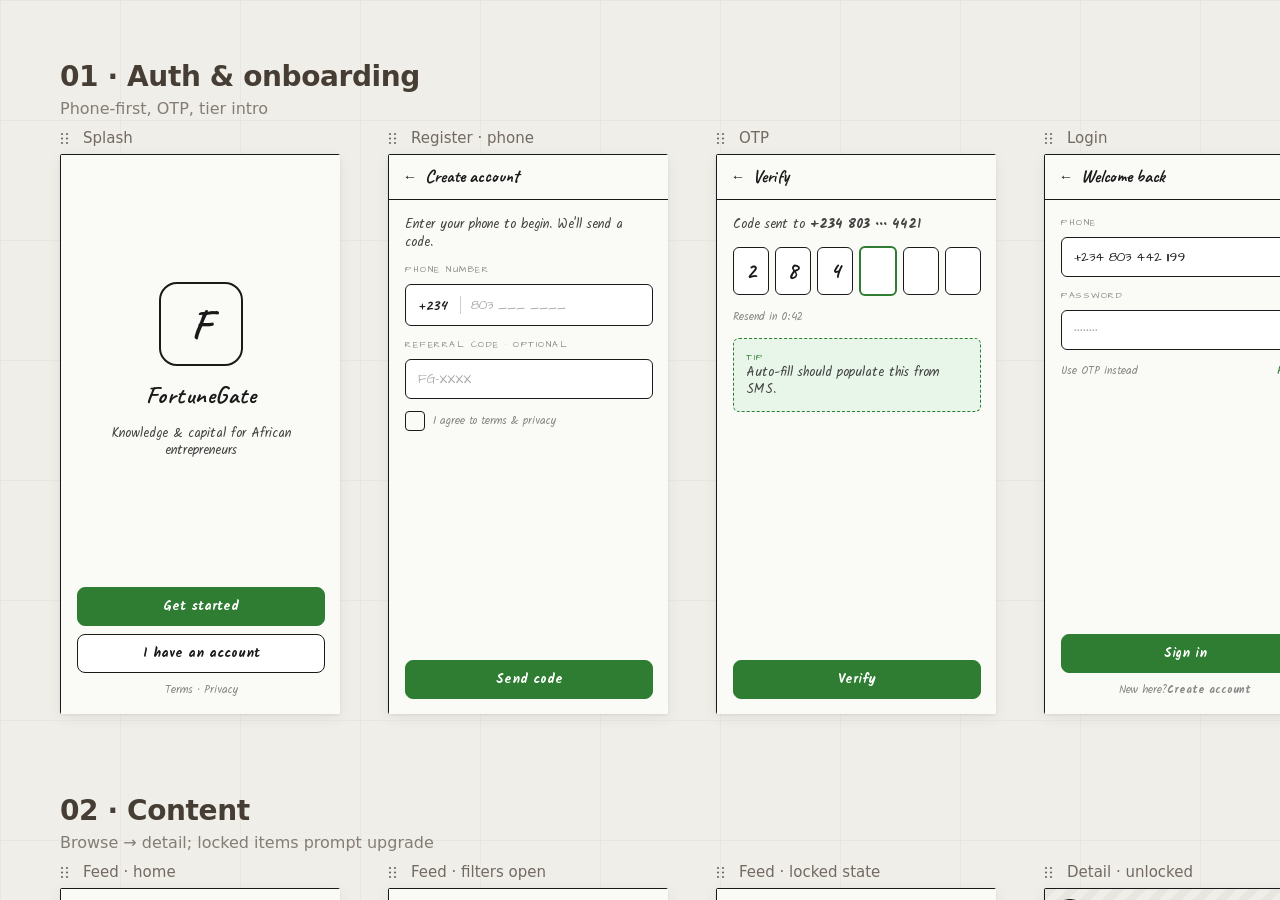
